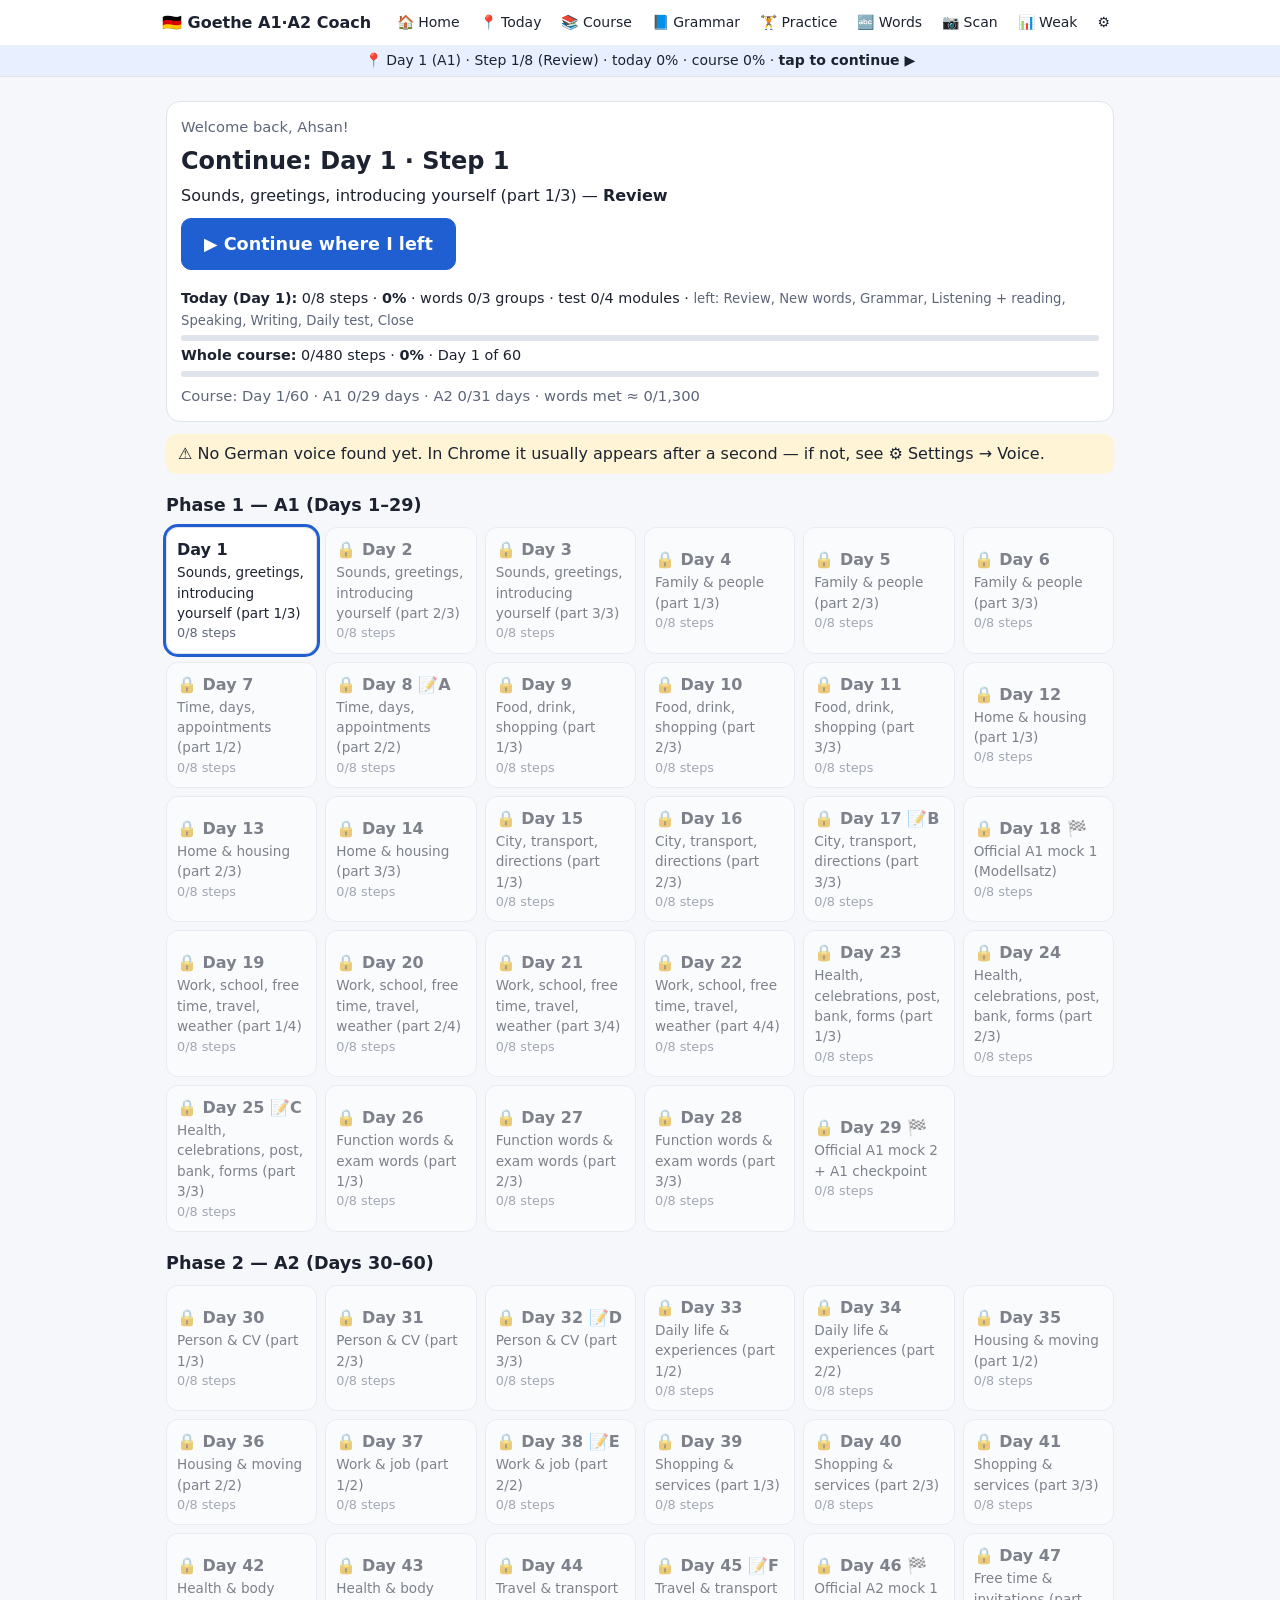
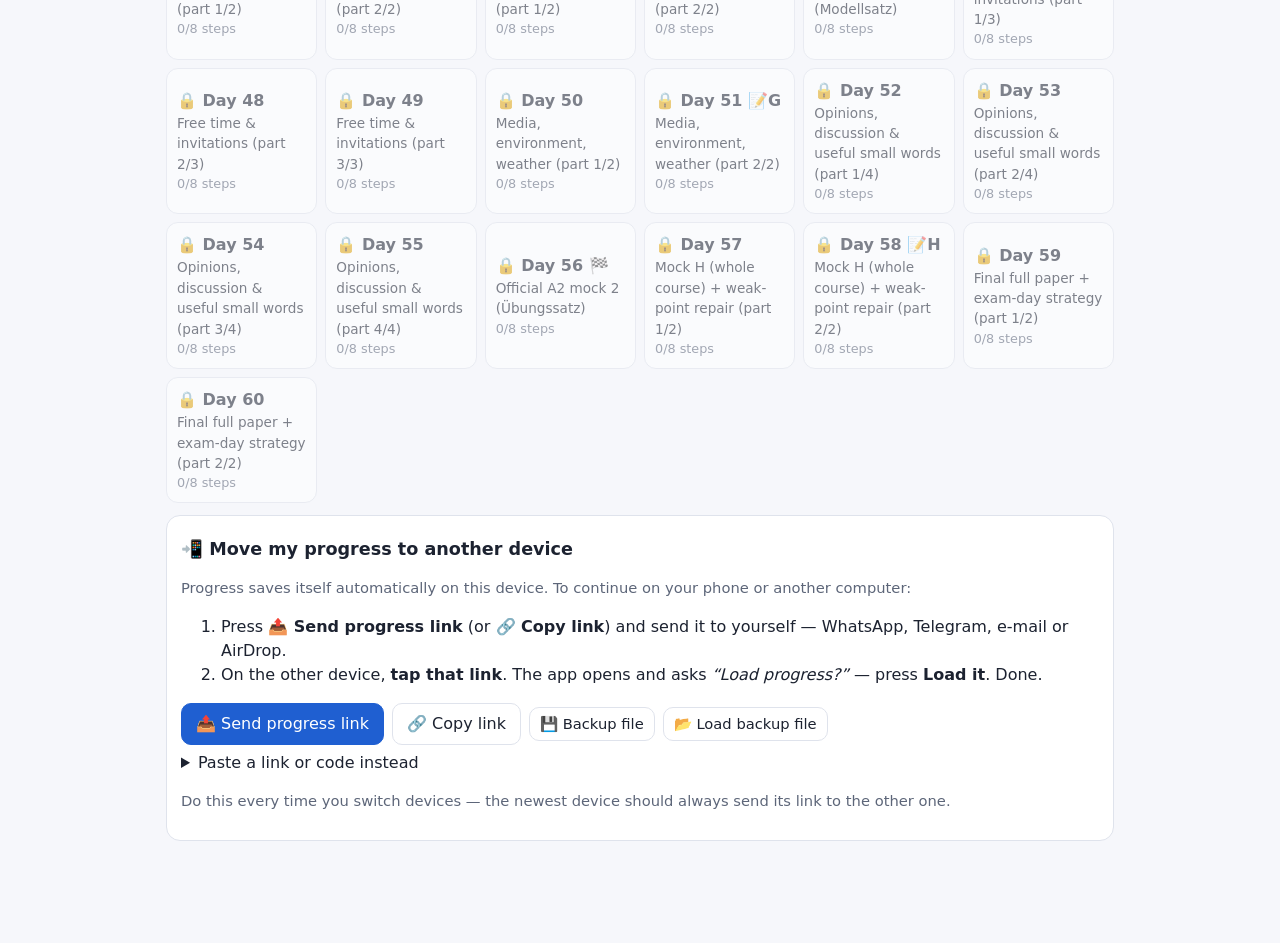
==== index.html @ 531fe0c6 "Words screen: change heading to "All words" Co-Authored-By: Claude Opus 5.5 <noreply@anthropic.com> " ====
<!doctype html>
<html lang="en">
<head>
<meta charset="utf-8">
<meta name="viewport" content="width=device-width, initial-scale=1">
<title>Goethe A1·A2 Coach</title>
<style>
:root{--bg:#f6f7fb;--card:#fff;--ink:#1c2230;--mut:#5d6679;--line:#dfe3ec;--acc:#1f5fd1;--acc2:#e8f0ff;--ok:#1d8a4a;--okbg:#e6f6ec;--no:#c62828;--nobg:#fdecec;--warn:#fff4d6;--der:#1d5fd1;--die:#c62828;--das:#1d8a4a;--now:#fff7cc}
@media (prefers-color-scheme:dark){:root{--bg:#12151c;--card:#1b2029;--ink:#e8ebf2;--mut:#9aa3b5;--line:#2c3340;--acc:#6ea0ff;--acc2:#1f2a40;--ok:#4cc27d;--okbg:#16301f;--no:#ff7070;--nobg:#3a1c1c;--warn:#3a321a;--der:#7aa7ff;--die:#ff7b7b;--das:#5fd08e;--now:#3a3518}}
*{box-sizing:border-box}
body{margin:0;background:var(--bg);color:var(--ink);font:16px/1.5 system-ui,-apple-system,"Segoe UI",Roboto,Arial,sans-serif}
header{position:sticky;top:0;z-index:20;background:var(--card);border-bottom:1px solid var(--line)}
.bar{display:flex;align-items:center;gap:8px;max-width:980px;margin:auto;padding:6px 12px;flex-wrap:wrap}
.brand{font-weight:700;white-space:nowrap}
#nav{display:flex;gap:4px;flex-wrap:wrap;margin-left:auto}
#nav button{border:0;background:none;color:var(--ink);padding:6px 8px;border-radius:8px;font:inherit;font-size:14px;cursor:pointer}
#nav button:hover{background:var(--acc2)}
#tracker{background:var(--acc2);color:var(--ink);font-size:14px;padding:5px 12px;cursor:pointer;text-align:center}
main{max-width:980px;margin:auto;padding:12px 16px 90px}
h2{margin:.2em 0;font-size:1.35em}h3{margin:.3em 0 .5em;font-size:1.1em}h4{margin:.6em 0 .3em}
.card{background:var(--card);border:1px solid var(--line);border-radius:14px;padding:14px;margin:12px 0}
.muted{color:var(--mut);font-size:.92em}.en{color:var(--mut);font-size:.88em;font-style:italic}
.btn{display:inline-flex;align-items:center;gap:4px;border:1px solid var(--line);background:var(--card);color:var(--ink);border-radius:10px;padding:8px 14px;font:inherit;cursor:pointer;text-decoration:none;min-height:40px}
.btn:hover{border-color:var(--acc)}.btn:disabled{opacity:.45;cursor:default}
.btn.go{background:var(--acc);color:#fff;border-color:var(--acc)}.btn.sm{padding:5px 10px;font-size:.92em;min-height:34px}.btn.big{font-size:1.1em;padding:12px 22px;margin:10px 0}
.btn.danger{color:var(--no)}.btn.ghost{background:none}.btn.sel{outline:2px solid var(--acc)}
.row{display:flex;gap:8px;flex-wrap:wrap;align-items:center;margin:6px 0}
.spk{border:0;background:none;cursor:pointer;font-size:1em;padding:2px 4px;border-radius:6px}.spk:hover{background:var(--acc2)}
.w{cursor:pointer;border-radius:3px}.w:hover{background:var(--acc2);text-decoration:underline dotted}
.picbox{margin:6px 0}.pic{width:100%;max-width:600px;height:auto;display:block;margin:4px auto;color:var(--ink)}.pic text{fill:currentColor;font-family:inherit}.pic .pen{fill:var(--mut)}.pic .pb{font-weight:700}.pic .w{cursor:pointer}.pic .pemo{font-family:"Apple Color Emoji","Segoe UI Emoji","Noto Color Emoji",sans-serif}
.pbg{fill:var(--card)}.pline{stroke:var(--ink)}.pacc{stroke:var(--acc)}.paccf{fill:var(--acc)}.pwk{fill:var(--acc2)}.pbgs{stroke:var(--card)}.pskin,.pbody *{fill:#f1c9a0}.pbody *{stroke:#b98a5e;stroke-width:1.2}.phand{fill:#1d5fd1;font-family:"Segoe Print","Bradley Hand","Comic Sans MS",cursive}
.pgrid{display:grid;grid-template-columns:repeat(auto-fill,minmax(100px,1fr));gap:8px;margin:6px 0}.pcell{border:1px solid var(--line);border-radius:12px;padding:8px 4px;text-align:center;background:var(--card)}.pe{font-size:34px;line-height:1.2}.pg{font-size:.92em;font-weight:600}.pcell .en{font-size:.78em}
.picd summary{cursor:pointer}.pscene{display:grid;grid-template-columns:repeat(auto-fill,minmax(150px,1fr));gap:8px;margin:6px 0}.pcard{border:1px solid var(--line);border-radius:14px;padding:10px 8px;text-align:center;background:var(--card)}.pce{font-size:28px;line-height:1.3;margin-bottom:4px;word-break:break-all}.pcg{font-weight:600;font-size:.95em}.pcg2{font-size:.9em;margin-top:2px}.pcard .en{font-size:.8em;margin-top:3px}.pic tspan.a-der{fill:var(--der)}.pic tspan.a-die{fill:var(--die)}.pic tspan.a-das{fill:var(--das)}.pic tspan.w{cursor:pointer}.pic tspan.w:hover{text-decoration:underline}#pop{max-height:72vh;overflow:auto}.pwh{display:flex;gap:10px;align-items:flex-start}.pwh>div{flex:1}.pwe{font-size:2.4em;line-height:1}.pwt{font-size:1.25em}.pwm{font-weight:600}.pwg{font-size:.92em;margin:4px 0}.pwbox{border-top:1px dashed var(--line);margin-top:6px;padding-top:6px;font-size:.93em}.qemo{font-size:1.8em;vertical-align:middle;margin-right:4px}.pwx{min-height:30px;padding:2px 8px}.wemo{font-size:1.6em;line-height:1;margin-right:2px}
.a-der{color:var(--der)}.a-die{color:var(--die)}.a-das{color:var(--das)}
.hero h2{font-size:1.5em}
.map{display:grid;grid-template-columns:repeat(auto-fill,minmax(150px,1fr));gap:8px}
.tile-d{text-align:left;border:1px solid var(--line);background:var(--card);color:var(--ink);border-radius:12px;padding:10px;cursor:pointer;font:inherit}
.tile-d.ok{background:var(--okbg)}.tile-d.cur{outline:3px solid var(--acc)}.tile-d.lock{opacity:.55}
.tn{font-weight:700}.tt{font-size:.85em;min-height:2.6em}.ts{font-size:.8em;color:var(--mut)}
.sec{margin-top:18px}
.steps{display:grid;grid-template-columns:repeat(4,1fr);gap:6px;margin:8px 0}
.stp{border:1px solid var(--line);background:var(--card);color:var(--ink);border-radius:10px;padding:6px;font:inherit;font-size:.82em;cursor:pointer;display:flex;gap:6px;align-items:center;text-align:left}
.stp span{display:inline-grid;place-items:center;min-width:22px;height:22px;border-radius:50%;background:var(--acc2);font-weight:700}
.stp.cur{outline:2px solid var(--acc)}.stp.ok{background:var(--okbg)}
.coach{background:var(--acc2);border-radius:14px;padding:12px;margin:10px 0}.ch-d{margin:4px 0 8px}
.stepnav{display:flex;justify-content:space-between;align-items:center;gap:8px;margin-top:20px;flex-wrap:wrap}
.badges{display:flex;gap:6px;flex-wrap:wrap}.badge{background:var(--acc2);border-radius:20px;padding:1px 10px;font-size:.8em}
.wgrid{display:grid;grid-template-columns:repeat(auto-fill,minmax(290px,1fr));gap:10px}
.wcard{background:var(--card);border:1px solid var(--line);border-radius:14px;padding:12px}.wcard.now{background:var(--now)}
.wtop{display:flex;gap:8px;align-items:baseline;flex-wrap:wrap}.hw{font-size:1.2em;font-weight:600}.pn{color:var(--mut);font-size:.8em}.ty{font-size:.75em;color:var(--mut);border:1px solid var(--line);border-radius:8px;padding:0 6px}
.wen{font-weight:500}.say{font-size:.92em}.note{font-size:.85em;color:#a0660b}.tipl{font-size:.85em;color:var(--mut)}
.ex{border-top:1px dashed var(--line);margin-top:6px;padding-top:6px;font-size:.95em}
.live{min-height:1.4em;font-size:.95em;margin:4px 0}.interim{color:var(--mut)}
.mic{display:inline-block;width:10px;height:10px;border-radius:50%;background:#e53935;animation:pulse 1s infinite}
@keyframes pulse{50%{opacity:.25}}
.chunks,.sug{display:flex;gap:6px;flex-wrap:wrap;margin:6px 0}
.chip{border:1px solid var(--line);background:var(--card);color:var(--ink);border-radius:20px;padding:4px 12px;cursor:pointer;font:inherit;font-size:.9em}
.chip.cur{outline:2px solid var(--acc)}.chip.ok{background:var(--okbg)}
.qz{background:var(--card)}.qmeta{font-size:.85em;color:var(--mut)}.qq{font-size:1.1em;margin:8px 0}
.opts{display:grid;grid-template-columns:1fr 1fr;gap:8px}.opts.many{grid-template-columns:repeat(auto-fill,minmax(120px,1fr))}
.opt{border:1px solid var(--line);background:var(--card);color:var(--ink);border-radius:10px;padding:10px;font:inherit;cursor:pointer;text-align:left;min-height:46px}
.opt.right,.c.right{background:var(--okbg);border-color:var(--ok)}.opt.wrong,.c.wrong{background:var(--nobg);border-color:var(--no)}
.good{color:var(--ok);font-weight:600;margin:6px 0}.bad{color:var(--no);font-weight:600;margin:6px 0}
.why{background:var(--bg);border-radius:8px;padding:6px 10px;margin:6px 0;font-size:.93em}
.big{font-size:2em;font-weight:700}.done{text-align:center}.miss{text-align:left}
.teil{background:var(--card);border:1px solid var(--line);border-radius:14px;padding:12px;margin:12px 0}
.rub{background:var(--bg);border-radius:10px;padding:8px 10px;margin:6px 0}
.item{display:flex;gap:10px;border-top:1px solid var(--line);padding:10px 0}.item.ex{opacity:.7}.item.now{background:var(--now);border-radius:8px}
.inum{min-width:34px;height:34px;display:grid;place-items:center;border-radius:50%;background:var(--acc2);font-weight:700;font-size:.85em;flex-shrink:0}
.item.ex .inum{font-size:.6em}
.ibody{flex:1;min-width:0}.q{margin-bottom:6px}
.ch{display:flex;flex-wrap:wrap;gap:6px}.c{border:1px solid var(--line);background:var(--card);color:var(--ink);border-radius:10px;padding:8px 12px;font:inherit;cursor:pointer;text-align:left;min-height:42px}
.ch:not(.letters) .c{flex:1 1 100%}.c.sel{background:var(--acc2);border-color:var(--acc)}
.ch.letters .c{min-width:44px;text-align:center}
.trans{border-left:3px solid var(--acc);padding-left:8px;margin:6px 0}.ln{display:flex;gap:6px;margin:4px 0}.who{flex-shrink:0}
.doc{border:1px solid var(--line);border-radius:10px;padding:10px;margin:6px 0;background:var(--bg)}.dh{font-weight:700;margin-bottom:4px}.dh.big{font-size:1.15em}
.para{margin:.3em 0}.texts,.ab,.ads,.cals{display:grid;grid-template-columns:repeat(auto-fit,minmax(240px,1fr));gap:8px}
.board table{width:100%;border-collapse:collapse}.board th,.board td{border-bottom:1px solid var(--line);padding:4px;text-align:left;vertical-align:top}
.sign{border:2px solid var(--ink);border-radius:6px;padding:8px;background:var(--card);font-weight:500}
.choices{display:grid;grid-template-columns:repeat(auto-fill,minmax(200px,1fr));gap:4px;margin:6px 0}
mark{background:#ffe57a;color:#000;border-radius:3px}
.inp{border:1px solid var(--line);background:var(--card);color:var(--ink);border-radius:8px;padding:8px;font:inherit;min-height:40px;max-width:100%}.inp.num{width:80px}.grow{flex:1;min-width:180px}
select{border:1px solid var(--line);background:var(--card);color:var(--ink);border-radius:8px;padding:6px;font:inherit;max-width:100%}
.ta{width:100%;border:1px solid var(--line);background:var(--card);color:var(--ink);border-radius:10px;padding:10px;font:inherit}
.form{display:grid;gap:8px}.fl{display:grid;gap:3px}.fl>span{font-size:.9em;color:var(--mut)}
.points{margin:6px 0;padding-left:20px}.checks{list-style:none;padding:0;margin:6px 0}.checks li{margin:3px 0}
.model{border:1px dashed var(--acc);border-radius:10px;padding:8px;margin:6px 0}
.turn{border-top:1px solid var(--line);padding:10px 0}.turn.now{background:var(--now);border-radius:8px}.turn.partner{opacity:.9}
.tp{margin-bottom:4px}.heardq{margin:6px 0}.card .cards,.cards{display:flex;gap:6px;flex-wrap:wrap}
.card-s,.card{}.cards .card,.tp .card,span.card{display:inline-block;border:2px solid var(--acc);border-radius:8px;padding:2px 10px;margin:0 2px;font-weight:600;background:var(--card)}
.tabs{display:flex;gap:6px;align-items:center;flex-wrap:wrap;margin:8px 0}.tab{border:1px solid var(--line);background:var(--card);color:var(--ink);border-radius:10px;padding:8px 14px;font:inherit;cursor:pointer}.tab.cur{background:var(--acc);color:#fff}
.tog{display:inline-flex;gap:6px;align-items:center;margin:6px 0}
.okw{color:var(--ok)}.badw{color:var(--no);text-decoration:underline;font-weight:600}
.timer{position:sticky;top:var(--hh,78px);z-index:5;background:var(--warn);border-radius:10px;padding:6px 10px;display:flex;gap:10px;align-items:center;justify-content:space-between;font-weight:600}
.status{position:sticky;top:var(--hh,78px);z-index:5;background:var(--card);border:1px solid var(--line);border-radius:10px;padding:6px 10px;margin:6px 0}
.examhead{display:flex;justify-content:space-between;align-items:center}
.res{border-collapse:collapse;width:100%}.res td{padding:6px;border-bottom:1px solid var(--line)}
.pass{font-weight:600;margin:8px 0}
.warn{background:var(--warn);border-radius:10px;padding:8px 12px;margin:8px 0}
.code{white-space:pre-wrap;word-break:break-all;background:var(--bg);border-radius:8px;padding:8px;font-size:.8em;max-height:140px;overflow:auto}
.wlist{display:flex;flex-wrap:wrap;gap:6px;margin:6px 0}.wchip{border:1px solid var(--line);border-radius:10px;padding:2px 8px;font-size:.9em}.wchip .en{margin-left:4px}
.glist{font-size:.9em}.cheat{color:#7a4dd8;font-weight:500}
@media (prefers-color-scheme:dark){.cheat{color:#b89cff}}
.gcard .rule{margin:6px 0}.gcard .cheat{background:var(--acc2);border-radius:8px;padding:6px 10px;margin:6px 0}.whyg{font-size:.9em;color:var(--mut)}.exs{margin-top:6px}
.abc{display:grid;grid-template-columns:repeat(auto-fill,minmax(46px,1fr));gap:6px}.abcb{font:inherit;font-size:1.2em;font-weight:700;padding:8px;border:1px solid var(--line);border-radius:10px;background:var(--card);color:var(--ink);cursor:pointer}
.snd{border-collapse:collapse;width:100%}.snd th,.snd td{border-bottom:1px solid var(--line);padding:5px;text-align:left;vertical-align:top}
.build{min-height:48px;border:2px dashed var(--line);border-radius:10px;padding:6px;display:flex;flex-wrap:wrap;gap:6px;align-items:center}.tiles{display:flex;flex-wrap:wrap;gap:6px;margin:8px 0}
.tile{border:1px solid var(--acc);background:var(--acc2);color:var(--ink);border-radius:8px;padding:8px 12px;font:inherit;cursor:pointer}
.trend{margin:6px 0}.tchip{border-radius:8px;padding:1px 8px;margin:2px;display:inline-block;font-size:.85em}.tchip.ok{background:var(--okbg)}.tchip.no{background:var(--nobg)}
.legend{margin-left:auto;font-size:.9em}
.links{display:flex;flex-wrap:wrap;gap:6px}
.strat h4{margin-bottom:0}
.timer-inline{font-weight:700;font-size:1.2em}
#pop{position:fixed;left:50%;transform:translateX(-50%);bottom:12px;z-index:50;width:min(560px,calc(100% - 24px));background:var(--card);border:1px solid var(--acc);border-radius:14px;padding:10px 12px;box-shadow:0 8px 30px rgba(0,0,0,.2)}
.pw+.pw{border-top:1px solid var(--line);margin-top:6px;padding-top:6px}
.welcome{background:var(--okbg);border-radius:12px;padding:10px 12px;margin:8px 0}
.prog{margin:8px 0}.pl{font-size:.9em;margin-top:4px}.pbar{height:9px;background:var(--line);border-radius:6px;overflow:hidden;margin:3px 0 6px}.pbar i{display:block;height:100%;background:var(--acc)}.pbar.cc i{background:var(--ok)}
.pbar.sk{display:inline-block;width:min(260px,50vw);vertical-align:middle;margin-right:8px}.pbar.g i{background:var(--ok)}.pbar.m i{background:#e09a1a}.pbar.r i{background:var(--no)}
.skills{width:100%;border-collapse:collapse}.skills td{padding:6px 4px;border-bottom:1px solid var(--line)}.bc{white-space:nowrap}
.toc{display:grid;gap:4px}.tocg{margin:14px 0 4px}.tocrow{display:grid;grid-template-columns:1fr auto auto;gap:10px;align-items:center;text-align:left;border:1px solid var(--line);background:var(--card);color:var(--ink);border-radius:10px;padding:9px 12px;font:inherit;cursor:pointer}.tocrow:hover{border-color:var(--acc)}
.okc{color:var(--ok);font-weight:600}.midc{color:#c77d00;font-weight:600}.noc{color:var(--no);font-weight:600}
.tipbox{background:var(--warn);border-radius:10px;padding:6px 10px;margin:6px 0}.tipbox summary{font-weight:600}
.trans.hinted{border-left-color:#e09a1a}
.exam-on .en,.exam-on details,.exam-on .tipbox{display:none!important}
.sheet{border-radius:12px;padding:10px 12px;margin:10px 0;border:2px solid var(--line)}.sheet.pass-ok{border-color:var(--ok);background:var(--okbg)}.sheet.pass-no{border-color:var(--no);background:var(--nobg)}.sheet h4{margin-top:0}
.ntab{display:grid;grid-template-columns:repeat(auto-fill,minmax(150px,1fr));gap:6px;margin:8px 0}.nbtn{display:grid;text-align:left;border:1px solid var(--line);background:var(--card);color:var(--ink);border-radius:10px;padding:8px;font:inherit;cursor:pointer}.nbtn b{font-size:1.2em}.nbtn span{font-size:.85em;color:var(--mut);word-break:break-word}
.nbig{font-size:1.5em}.count-card{border-color:var(--acc)}
@media (max-width:620px){.tocrow{grid-template-columns:1fr auto}.tocrow>span:nth-child(2){display:none}}
.cday summary{cursor:pointer;font-size:1.02em}.cbody{margin-top:8px}.wrows{max-height:320px;overflow:auto;border:1px solid var(--line);border-radius:10px;padding:6px}.wrow{padding:2px 0;border-bottom:1px dashed var(--line);font-size:.93em}
.voicewarn{position:fixed;left:50%;transform:translateX(-50%);top:80px;z-index:60;width:min(620px,calc(100% - 24px));background:var(--warn);border:2px solid #e09a1a;border-radius:14px;padding:12px;box-shadow:0 8px 30px rgba(0,0,0,.2);font-size:.95em}
.gtw{overflow-x:auto;margin:8px 0}.gt{border-collapse:collapse;width:100%;font-size:.93em}.gt th,.gt td{border:1px solid var(--line);padding:6px 8px;text-align:left;vertical-align:top}.gt th{background:var(--acc2)}
.gi{border-top:1px solid var(--line);padding:8px 2px}.gi summary{cursor:pointer}.gi .lay{background:var(--okbg);border-radius:8px;padding:6px 10px;margin:8px 0}
.gloss .gi>div{margin:6px 0 0 4px}
#chatBtn{position:fixed;right:16px;bottom:16px;z-index:70;width:56px;height:56px;border-radius:50%;border:0;background:var(--acc);color:#fff;font-size:26px;box-shadow:0 6px 20px rgba(0,0,0,.25);cursor:pointer}
body.exam-running #chatBtn,body.exam-running #chatPanel{display:none!important}
#chatPanel{position:fixed;right:16px;bottom:84px;z-index:71;width:min(400px,calc(100vw - 32px));height:min(560px,calc(100vh - 120px));background:var(--card);border:1px solid var(--acc);border-radius:16px;box-shadow:0 10px 36px rgba(0,0,0,.25);display:flex;flex-direction:column}
.chh{display:flex;gap:6px;align-items:center;padding:8px 10px;border-bottom:1px solid var(--line)}.chh .chgrow{flex:1}.chh b{white-space:nowrap}.chh .badge{white-space:nowrap}.chh .btn{min-height:30px;padding:2px 8px}
#chatMsgs{flex:1;overflow:auto;padding:10px;display:flex;flex-direction:column;gap:8px}
.cm{padding:8px 10px;border-radius:12px;max-width:90%;font-size:.94em;line-height:1.45}.cm.user{align-self:flex-end;background:var(--acc);color:#fff}.cm.assistant{align-self:flex-start;background:var(--bg)}
.chmic{display:flex;flex-direction:column;gap:4px}.chmic .btn{padding:4px 8px}#chatMic.on{background:#e53935;color:#fff}.chlive{padding:0 10px;font-size:.85em;min-height:0}.chlive:empty{display:none}.cm .chip.go{margin:3px 2px;font-size:.85em;background:var(--acc);color:#fff;border-color:var(--acc)}.cm .chip.act{margin:3px 2px;font-size:.85em;background:var(--okbg,#eef6ee)}
.offc.ok{border-color:var(--ok,#2e7d32)}.pts{display:inline-flex;align-items:center;gap:4px;margin:2px 8px 2px 0}.inp.sm{width:64px;padding:4px}
.scimg{max-width:100%;max-height:260px;border-radius:10px;margin:8px 0;display:block}.pbar{height:6px;background:var(--line);border-radius:4px;overflow:hidden;margin:4px 0}.pbar i{display:block;height:100%;background:var(--acc)}
.wtag{display:inline-block;margin:2px 1px;padding:1px 3px;border-radius:5px}.wtag{cursor:pointer}.cropw{position:relative;touch-action:none;user-select:none;margin:8px 0;border-radius:8px;overflow:hidden}.cropw img{display:block}.cropr{position:absolute;border:2px dashed var(--acc);background:rgba(37,99,235,.15)}.exl{margin:6px 0;padding:6px 8px;border-left:3px solid var(--acc);background:var(--card)}.wact{margin-top:6px}.wtag.sel{outline:2px solid var(--acc);background:rgba(37,99,235,.08)}.wdet{background:var(--bg2,#f3f6fb);border-radius:10px;padding:8px 10px;margin:6px 0}.wtag.isverb{text-decoration:underline;text-underline-offset:3px;font-weight:600}.wtag.unk{background:#fff3cd;color:#8a5a00}.scsent .big{font-size:1.2em;line-height:1.8}
.gnotes{margin:4px 0 8px 18px}.gnotes li{margin:4px 0}.wtab{width:100%;border-collapse:collapse;font-size:.92em}.wtab td,.wtab th{border-bottom:1px solid var(--line);padding:5px 4px;text-align:left;vertical-align:top}.wtab tr.unkrow td{background:rgba(255,193,7,.12)}
@media (max-width:620px){.wtab{font-size:.82em}.wtab td:nth-child(5),.wtab th:nth-child(5){display:none}}
.chq{display:flex;gap:4px;flex-wrap:wrap;padding:4px 8px}.chq .chip{font-size:.78em;padding:2px 8px}
.chi{display:flex;gap:6px;padding:8px;border-top:1px solid var(--line);align-items:flex-end}.chi textarea{flex:1;border:1px solid var(--line);border-radius:10px;padding:8px;font:inherit;background:var(--card);color:var(--ink);resize:none}
.btn.ai{border-color:#7a4dd8;color:#7a4dd8}.exam-on .aibtn{display:none!important}
.aicard{border:2px solid #7a4dd8;border-radius:12px;padding:10px 12px;margin:8px 0;background:var(--card)}.aicard h4{margin:0 0 6px}.lbl{font-weight:600;margin-top:8px}
.stext{background:var(--bg);border-radius:8px;padding:8px 10px;margin:4px 0}.stext.ok{background:var(--okbg)}
mark.err{background:#ffd0d0;color:#900;border-bottom:2px solid var(--no);border-radius:3px;padding:0 2px}mark.err sup{font-size:.7em;margin-left:1px}
.mlist li{margin:4px 0}.wrongw{color:var(--no)}.rightw{color:var(--ok)}.mtype{font-size:.75em;border:1px solid var(--line);border-radius:8px;padding:0 6px;margin-left:4px;color:var(--mut)}
.aibusy{display:flex;gap:8px;align-items:center;color:var(--mut)}.spin{width:16px;height:16px;border:3px solid var(--line);border-top-color:#7a4dd8;border-radius:50%;animation:sp 1s linear infinite;display:inline-block}@keyframes sp{to{transform:rotate(360deg)}}
#chatBtn{transition:opacity .25s,transform .25s}#chatBtn.moving{opacity:0;transform:scale(.6);pointer-events:none}#chatBtn.exam-hide{display:none!important}
@media (max-width:620px){#chatPanel{right:8px;left:8px;width:auto;bottom:80px;height:calc(100vh - 130px)}#chatBtn{right:12px;bottom:12px}}
[hidden]{display:none!important}
details summary{cursor:pointer}
@media (max-width:620px){body{font-size:15px}.steps{grid-template-columns:repeat(2,1fr)}.opts{grid-template-columns:1fr}.brand{font-size:.95em}#nav button{padding:5px 6px;font-size:13px}main{padding:10px 12px 90px}}
</style>
</head>
<body>
<header><div class="bar"><div class="brand">🇩🇪 Goethe A1·A2 Coach</div><nav id="nav"></nav></div><div id="tracker"></div></header>
<main id="main"></main>
<div id="pop" hidden></div>
<script>
const D={"WORDS":[{"n":1,"d":1,"g":"aber","t":"Kon","en":"but","say":"AA-ba","sp":["aber"],"notes":[],"x":[["Ich komme aus Pakistan, aber ich wohne in Bischkek.","I come from Pakistan, but I live in Bishkek."],["Das Handy ist alt, aber gut.","The phone is old but good."]],"c":"G28","tip":"aber joins two ideas and does not change the word order.","lvl":"A1"},{"n":2,"d":1,"g":"die Adresse, -en","t":"N","en":"address","say":"a-DRE-suh","sp":["Adresse"],"notes":[],"x":[["Meine Adresse ist Goethestraße 5.","My address is Goethestraße 5."],["Wie ist Ihre Adresse?","What is your address?"]],"c":"G6 G9","tip":"Wie + verb + subject. Ihre: 'your' (formal) before a die-word.","lvl":"A1"},{"n":3,"d":1,"g":"alt","t":"A","en":"old","say":"alt","sp":["alt"],"notes":[],"x":[["Wie alt sind Sie?","How old are you?"],["Ich bin 24 Jahre alt.","I am 24 years old."]],"c":"G4","tip":"sein: Sie sind, ich bin. Age = sein + number + Jahre alt.","lvl":"A1"},{"n":4,"d":1,"g":"das Alter","t":"N","en":"age","say":"AL-ta","sp":["Alter"],"notes":[],"x":[["Alter: 24 Jahre","Age: 24 years"],["Wie ist Ihr Alter?","What is your age?"]],"c":"G1 G9","tip":"das Alter is a noun: capital A. Ihr (your, formal) before a das-word.","lvl":"A1"},{"n":5,"d":1,"g":"arbeiten","t":"V","en":"to work","say":"AR-bai-tuhn","sp":["arbeiten"],"notes":[],"x":[["Ich arbeite in Bischkek.","I work in Bishkek."],["Wo arbeiten Sie?","Where do you work?"]],"c":"G3","tip":"arbeiten: stem ends in -t, so du arbeitest, er arbeitet (extra e).","lvl":"A1"},{"n":6,"d":1,"g":"auch","t":"Adv","en":"also, too","say":"owkh","sp":["auch"],"notes":[],"x":[["Ich spreche Englisch und auch Urdu.","I speak English and also Urdu."],["Er kommt auch aus Pakistan.","He also comes from Pakistan."]],"c":"G5","tip":"auch never changes; the verb stays in position 2.","lvl":"A1"},{"n":7,"d":1,"g":"aus","t":"Pre","en":"from, out of","say":"ows","sp":["aus"],"notes":[],"x":[["Ich komme aus Pakistan.","I come from Pakistan."],["Woher kommen Sie? – Aus Indien.","Where are you from? – From India."]],"c":"G6","tip":"aus + country = where you come from. Learn it as a phrase: aus Pakistan.","lvl":"A1"},{"n":8,"d":1,"g":"der Beruf, -e","t":"N","en":"job, profession","say":"buh-ROOF","sp":["Beruf"],"notes":[],"x":[["Was sind Sie von Beruf?","What is your job?"],["Ich bin Ingenieur von Beruf.","I am an engineer by profession."]],"c":"G4","tip":"With jobs: no 'a' in German – Ich bin Ingenieur.","lvl":"A1"},{"n":9,"d":1,"g":"bitte","t":"Ex","en":"please; you're welcome","say":"BI-tuh","sp":["bitte"],"notes":[],"x":[["Wie ist Ihr Name, bitte?","What is your name, please?"],["Danke! – Bitte!","Thank you! – You're welcome!"]],"c":"G6","tip":"bitte = please, and also 'you're welcome' after danke.","lvl":"A1"},{"n":10,"d":1,"g":"der Buchstabe, -n","t":"N","en":"letter (of the alphabet)","say":"BOOKH-shtaa-buh","sp":["Buchstabe"],"notes":[],"x":[["A ist ein Buchstabe.","A is a letter."],["Wie ist der Buchstabe? – W.","What is the letter? – W."]],"c":"G1 G6","tip":"der Buchstabe: a der-word, capital B.","lvl":"A1"},{"n":11,"d":1,"g":"buchstabieren","t":"V","en":"to spell","say":"bookh-shta-BEE-ruhn","sp":["buchstabieren"],"notes":["The e in 'ie' is silent — ie is one long 'ee'."],"x":[["Buchstabieren Sie, bitte!","Spell it, please!"],["Ich buchstabiere: A – H – S – A – N.","I'll spell it: A – H – S – A – N."]],"c":"G3","tip":"buchstabieren is a regular verb: ich buchstabiere, Sie buchstabieren.","lvl":"A1"},{"n":12,"d":1,"g":"die Dame, -n","t":"N","en":"lady","say":"DAA-muh","sp":["Dame"],"notes":[],"x":[["Die Dame kommt aus Berlin.","The lady comes from Berlin."],["Wer ist die Dame? – Das ist Frau Weber.","Who is the lady? – That is Mrs Weber."]],"c":"G6","tip":"wer = who.","lvl":"A1"},{"n":13,"d":1,"g":"der Dank","t":"N","en":"thanks (Vielen Dank)","say":"dank","sp":["Dank"],"notes":[],"x":[["Vielen Dank!","Thank you very much!"],["Vielen Dank, Herr Klein!","Many thanks, Mr Klein!"]],"c":"G1","tip":"der Dank is a noun; 'Vielen Dank' is a fixed phrase.","lvl":"A1"},{"n":14,"d":1,"g":"danke","t":"Ex","en":"thank you","say":"DAN-kuh","sp":["danke"],"notes":[],"x":[["Danke schön!","Thank you very much!"],["Nein, danke.","No, thank you."]],"c":"—","tip":"A fixed expression; it does not change.","lvl":"A1"},{"n":15,"d":1,"g":"der, die, das","t":"Art","en":"the (masc., fem., neuter)","say":"day(r) / dee / das","sp":["der","die","das"],"notes":["The e in 'ie' is silent — ie is one long 'ee'."],"x":[["Der Name, die Adresse und das Handy","the name, the address and the phone"],["Das ist die Straße.","That is the street."]],"c":"G1","tip":"der (masculine), die (feminine), das (neuter) all mean 'the'.","lvl":"A1"},{"n":16,"d":1,"g":"die E-Mail, -s","t":"N","en":"e-mail","say":"EE-mail","sp":["E-Mail"],"notes":[],"x":[["Wie ist Ihre E-Mail-Adresse?","What is your e-mail address?"],["Die E-Mail ist gut.","The e-mail is good."]],"c":"G6 G9","tip":"die E-Mail → Ihre E-Mail-Adresse (compound: the last part decides: die Adresse).","lvl":"A1"},{"n":17,"d":1,"g":"ein-","t":"Art","en":"a, an; one","say":"ain","sp":["ein"],"notes":[],"x":[["Das ist ein Handy.","That is a phone."],["Das ist eine Adresse in Berlin.","That is an address in Berlin."]],"c":"G1","tip":"ein for der/das-words, eine for die-words (a/an).","lvl":"A1"},{"n":18,"d":1,"g":"entschuldigen","t":"V","en":"to excuse, apologise","say":"ent-SHUL-di-guhn","sp":["entschuldigen"],"notes":[],"x":[["Entschuldigen Sie, wo ist die Goethestraße?","Excuse me, where is Goethestraße?"],["Entschuldigen Sie, sind Sie Frau Weber?","Excuse me, are you Mrs Weber?"]],"c":"G6 G10","tip":"Entschuldigen Sie = excuse me (fixed polite phrase).","lvl":"A1"},{"n":19,"d":1,"g":"die Entschuldigung","t":"N","en":"sorry, excuse me","say":"ent-SHUL-di-gung","sp":["Entschuldigung"],"notes":[],"x":[["Entschuldigung, wo ist die Straße?","Excuse me, where is the street?"],["Entschuldigung, wie ist Ihr Name?","Sorry, what is your name?"]],"c":"G1 G6","tip":"die Entschuldigung: words ending in -ung are always die.","lvl":"A1"},{"n":20,"d":1,"g":"er","t":"Pro","en":"he; it (der-word)","say":"ay(r)","sp":["er"],"notes":[],"x":[["Das ist Ahsan. Er kommt aus Pakistan.","That is Ahsan. He comes from Pakistan."],["Der Name ist gut. Er ist international.","The name is good. It is international."]],"c":"G2","tip":"er replaces a man or any der-word (der Name → er).","lvl":"A1"},{"n":21,"d":1,"g":"es","t":"Pro","en":"it (das-word)","say":"es","sp":["es"],"notes":[],"x":[["Das Handy ist alt. Es ist schlecht.","The phone is old. It is bad."],["Das Land ist Pakistan. Es ist meine Heimat.","The country is Pakistan. It is my home."]],"c":"G2","tip":"es replaces a das-word (das Handy → es).","lvl":"A1"},{"n":22,"d":1,"g":"der Familienname","t":"N","en":"surname","say":"fa-MEE-lee-uhn-naa-muh","sp":["Familienname"],"notes":["Here i and e are said separately (lee-uhn) — not the usual long 'ee'."],"x":[["Mein Familienname ist Sabir.","My surname is Sabir."],["Wie ist Ihr Familienname?","What is your surname?"]],"c":"G9","tip":"mein/Ihr (my/your) before a der-word: no ending.","lvl":"A1"},{"n":23,"d":1,"g":"die Frau, -en","t":"N","en":"woman; Mrs; wife","say":"frow","sp":["Frau"],"notes":[],"x":[["Das ist Frau Weber.","That is Mrs Weber."],["Die Frau spricht Deutsch.","The woman speaks German."]],"c":"G1","tip":"die Frau = woman, and Frau + surname = Mrs.","lvl":"A1"},{"n":24,"d":1,"g":"gut","t":"A","en":"good; well","say":"goot","sp":["gut"],"notes":[],"x":[["Ich spreche gut Englisch.","I speak English well."],["Wie geht's? – Gut, danke!","How are you? – Good, thanks!"]],"c":"G12","tip":"gut works as 'good' and as 'well'; it has no ending here.","lvl":"A1"},{"n":25,"d":1,"g":"hallo","t":"Ex","en":"hello","say":"HA-loh","sp":["hallo"],"notes":[],"x":[["Hallo, ich heiße Ahsan.","Hello, my name is Ahsan."],["Hallo Anna, wie geht's?","Hello Anna, how are you?"]],"c":"G3","tip":"heißen: ich heiße (stem heiß- + e).","lvl":"A1"},{"n":26,"d":1,"g":"das Handy, -s","t":"N","en":"mobile phone","say":"HEN-dee","sp":["Handy"],"notes":[],"x":[["Mein Handy ist alt.","My mobile phone is old."],["Wie ist Ihre Handynummer?","What is your mobile number?"]],"c":"G9","tip":"das Handy → mein Handy (no ending for das).","lvl":"A1"},{"n":27,"d":1,"g":"die Heimat","t":"N","en":"home (country)","say":"HAI-maat","sp":["Heimat"],"notes":[],"x":[["Meine Heimat ist Pakistan.","My home country is Pakistan."],["Wo ist Ihre Heimat?","Where is your home country?"]],"c":"G9","tip":"die Heimat → meine / Ihre (feminine: + e).","lvl":"A1"},{"n":28,"d":1,"g":"heißen","t":"V","en":"to be called","say":"HAI-suhn","sp":["heißen"],"notes":[],"x":[["Ich heiße Ahsan.","My name is Ahsan."],["Wie heißen Sie?","What is your name?"]],"c":"G3","tip":"du heißt (not heißst): the stem already ends in ß.","lvl":"A1"},{"n":29,"d":1,"g":"der Herr, -en","t":"N","en":"Mr; gentleman","say":"her","sp":["Herr"],"notes":[],"x":[["Das ist Herr Klein.","That is Mr Klein."],["Hallo, Herr Müller!","Hello, Mr Müller!"]],"c":"G1","tip":"der Herr = Mr (before a surname) or gentleman.","lvl":"A1"},{"n":30,"d":1,"g":"ich","t":"Pro","en":"I","say":"ihy","sp":["ich"],"notes":[],"x":[["Ich bin Ahsan.","I am Ahsan."],["Ich wohne in Bischkek.","I live in Bishkek."]],"c":"G2","tip":"ich = I; it is only capital at the start of a sentence.","lvl":"A1"},{"n":31,"d":1,"g":"in","t":"Pre","en":"in","say":"in","sp":["in"],"notes":[],"x":[["Ich wohne in Bischkek.","I live in Bishkek."],["Ich arbeite in Frankfurt.","I work in Frankfurt."]],"c":"G5","tip":"in + city/country without an article.","lvl":"A1"},{"n":32,"d":1,"g":"international","t":"A","en":"international","say":"in-ter-na-tsyoh-NAAL","sp":["international"],"notes":[],"x":[["Die E-Mail-Adresse ist international.","The e-mail address is international."],["Frankfurt ist international.","Frankfurt is international."]],"c":"G12","tip":"An adjective after sein has no ending.","lvl":"A1"},{"n":33,"d":1,"g":"ja","t":"Ex","en":"yes","say":"yaa","sp":["ja"],"notes":[],"x":[["Sprechen Sie Deutsch? – Ja.","Do you speak German? – Yes."],["Sind Sie Frau Weber? – Ja.","Are you Mrs Weber? – Yes."]],"c":"G10","tip":"A yes/no question starts with the verb.","lvl":"A1"},{"n":34,"d":1,"g":"kommen","t":"V","en":"to come","say":"KO-muhn","sp":["kommen"],"notes":[],"x":[["Ich komme aus Pakistan.","I come from Pakistan."],["Woher kommst du?","Where are you from?"]],"c":"G3","tip":"kommen: ich komme, du kommst, er kommt.","lvl":"A1"},{"n":35,"d":1,"g":"das Land, ¨-er","t":"N","en":"country; countryside","say":"lant","sp":["Land"],"notes":[],"x":[["Pakistan ist ein Land.","Pakistan is a country."],["Deutschland ist ein Land in Europa.","Germany is a country in Europe."]],"c":"G1","tip":"das Land → ein Land.","lvl":"A1"},{"n":36,"d":1,"g":"lernen","t":"V","en":"to learn","say":"LER-nuhn","sp":["lernen"],"notes":[],"x":[["Ich lerne Deutsch.","I am learning German."],["Wir lernen Englisch.","We are learning English."]],"c":"G3","tip":"German present tense also means 'I am learning'.","lvl":"A1"},{"n":37,"d":1,"g":"mein","t":"Pro","en":"my","say":"main","sp":["mein"],"notes":[],"x":[["Mein Name ist Ahsan.","My name is Ahsan."],["Meine Adresse ist in Bischkek.","My address is in Bishkek."]],"c":"G9","tip":"mein (der/das-words), meine (die-words).","lvl":"A1"},{"n":38,"d":1,"g":"der Name, -n","t":"N","en":"name","say":"NAA-muh","sp":["Name"],"notes":[],"x":[["Mein Name ist Ahsan Sabir.","My name is Ahsan Sabir."],["Wie ist Ihr Name?","What is your name?"]],"c":"G9","tip":"der Name → mein Name (masculine: no ending).","lvl":"A1"},{"n":39,"d":1,"g":"nein","t":"Ex","en":"no","say":"nain","sp":["nein"],"notes":[],"x":[["Nein, danke.","No, thank you."],["Sind Sie Herr Klein? – Nein, ich bin Herr Müller.","Are you Mr Klein? – No, I am Mr Müller."]],"c":"G10","tip":"nein answers a yes/no question.","lvl":"A1"},{"n":40,"d":1,"g":"die Nummer, -n","t":"N","en":"number","say":"NU-ma","sp":["Nummer"],"notes":[],"x":[["Meine Nummer ist 0176 2345.","My number is 0176 2345."],["Wie ist Ihre Telefonnummer?","What is your phone number?"]],"c":"G7","tip":"Phone numbers are said digit by digit: null – eins – sieben – sechs.","lvl":"A1"},{"n":41,"d":1,"g":"oder","t":"Kon","en":"or","say":"OH-da","sp":["oder"],"notes":[],"x":[["Deutsch oder Englisch?","German or English?"],["Kommen Sie aus Pakistan oder aus Indien?","Do you come from Pakistan or India?"]],"c":"G28","tip":"oder = or; normal word order.","lvl":"A1"},{"n":42,"d":1,"g":"die Postleitzahl","t":"N","en":"postcode","say":"POST-lait-tsaal","sp":["Postleitzahl"],"notes":["The h after 'a' is silent — it only makes the a long."],"x":[["Wie ist die Postleitzahl?","What is the postcode?"],["Die Postleitzahl ist 60311.","The postcode is 60311."]],"c":"G6","tip":"Wie + ist: asking for information.","lvl":"A1"},{"n":43,"d":1,"g":"schlecht","t":"A","en":"bad","say":"shlehyt","sp":["schlecht"],"notes":[],"x":[["Mein Deutsch ist schlecht.","My German is bad."],["Das Telefon ist schlecht.","The phone is bad."]],"c":"G12","tip":"Adjective after sein: no ending.","lvl":"A1"},{"n":44,"d":1,"g":"sein","t":"V","en":"to be; his (possessive)","say":"zain","sp":["sein"],"notes":[],"x":[["Ich bin Ingenieur.","I am an engineer."],["Wir sind in Bischkek.","We are in Bishkek."]],"c":"G4","tip":"sein is irregular: bin, bist, ist, sind, seid, sind.","lvl":"A1"},{"n":45,"d":1,"g":"sie","t":"Pro","en":"she; they","say":"zee","sp":["sie"],"notes":["The e in 'ie' is silent — ie is one long 'ee'."],"x":[["Das ist Anna. Sie kommt aus Polen.","That is Anna. She comes from Poland."],["Anna und Tom? Sie wohnen in Berlin.","Anna and Tom? They live in Berlin."]],"c":"G2","tip":"sie = she (verb -t) or they (verb -en). The verb shows which one.","lvl":"A1"},{"n":46,"d":1,"g":"Sie","t":"Pro","en":"you (formal)","say":"zee","sp":["Sie"],"notes":["The e in 'ie' is silent — ie is one long 'ee'."],"x":[["Woher kommen Sie?","Where are you from?"],["Sprechen Sie Englisch?","Do you speak English?"]],"c":"G2","tip":"Sie (capital S) = formal 'you'. Use it with the examiner.","lvl":"A1"},{"n":47,"d":1,"g":"die Sprache, -n","t":"N","en":"language","say":"SHPRAA-khuh","sp":["Sprache"],"notes":[],"x":[["Deutsch ist eine Sprache.","German is a language."],["Urdu ist meine Sprache.","Urdu is my language."]],"c":"G1 G9","tip":"die Sprache → eine / meine Sprache.","lvl":"A1"},{"n":48,"d":1,"g":"sprechen","t":"V","en":"to speak","say":"SHPRE-hyuhn","sp":["sprechen"],"notes":[],"x":[["Ich spreche Englisch und Urdu.","I speak English and Urdu."],["Er spricht gut Deutsch.","He speaks German well."]],"c":"G13","tip":"sprechen changes e → i with du and er: du sprichst, er spricht.","lvl":"A1"},{"n":49,"d":1,"g":"die Stadt, ¨-e","t":"N","en":"city, town","say":"shtat","sp":["Stadt"],"notes":["The d is silent — dt sounds like one t."],"x":[["Frankfurt ist eine Stadt.","Frankfurt is a city."],["Bischkek ist eine Stadt in Kirgistan.","Bishkek is a city in Kyrgyzstan."]],"c":"G1","tip":"die Stadt → eine Stadt.","lvl":"A1"},{"n":50,"d":1,"g":"die Straße, -n","t":"N","en":"street","say":"SHTRAA-suh","sp":["Straße"],"notes":[],"x":[["Meine Straße ist die Goethestraße.","My street is Goethestraße."],["Die Straße ist in Frankfurt.","The street is in Frankfurt."]],"c":"G9","tip":"die Straße → meine Straße.","lvl":"A1"},{"n":51,"d":1,"g":"das Telefon","t":"N","en":"telephone","say":"tay-lay-FOHN","sp":["Telefon"],"notes":[],"x":[["Das Telefon ist alt.","The telephone is old."],["Wie ist Ihre Telefonnummer?","What is your phone number?"]],"c":"G9","tip":"das Telefon → Telefonnummer (compound: die Nummer).","lvl":"A1"},{"n":52,"d":1,"g":"tschüss","t":"Ex","en":"bye","say":"chüs","sp":["tschüss"],"notes":[],"x":[["Tschüss, Anna!","Bye, Anna!"],["Tschüss und danke!","Bye and thanks!"]],"c":"—","tip":"Informal goodbye, for friends only.","lvl":"A1"},{"n":53,"d":1,"g":"und","t":"Kon","en":"and","say":"unt","sp":["und"],"notes":[],"x":[["Ich spreche Englisch und Urdu.","I speak English and Urdu."],["Anna und Tom kommen aus England.","Anna and Tom come from England."]],"c":"G28","tip":"und joins words or sentences; normal word order.","lvl":"A1"},{"n":54,"d":1,"g":"der Vorname, -n","t":"N","en":"first name","say":"FOH(R)-naa-muh","sp":["Vorname"],"notes":[],"x":[["Mein Vorname ist Ahsan.","My first name is Ahsan."],["Wie ist Ihr Vorname?","What is your first name?"]],"c":"G1","tip":"Vor + Name = the name that comes before.","lvl":"A1"},{"n":55,"d":1,"g":"warum","t":"Q","en":"why","say":"va-RUM","sp":["warum"],"notes":[],"x":[["Warum lernen Sie Deutsch?","Why are you learning German?"],["Warum wohnst du in Bischkek?","Why do you live in Bishkek?"]],"c":"G6","tip":"W-word + verb + subject.","lvl":"A1"},{"n":56,"d":1,"g":"was","t":"Q","en":"what","say":"vas","sp":["was"],"notes":[],"x":[["Was ist das?","What is that?"],["Was sind Sie von Beruf?","What is your job?"]],"c":"G6","tip":"was = what (not who).","lvl":"A1"},{"n":57,"d":1,"g":"wer","t":"Q","en":"who","say":"vay(r)","sp":["wer"],"notes":[],"x":[["Wer ist das? – Das ist Anna.","Who is that? – That is Anna."],["Wer spricht Deutsch?","Who speaks German?"]],"c":"G6 G13","tip":"wer = WHO (not where). A common trap.","lvl":"A1"},{"n":58,"d":1,"g":"wie","t":"Q","en":"how; like, as","say":"vee","sp":["wie"],"notes":["The e in 'ie' is silent — ie is one long 'ee'."],"x":[["Wie heißen Sie?","What is your name?"],["Wie alt sind Sie?","How old are you?"]],"c":"G6","tip":"wie = how. Germans ask 'how are you called?'.","lvl":"A1"},{"n":59,"d":1,"g":"Auf Wiederhören","t":"Ex","en":"Auf Wiederhören: goodbye (phone)","say":"owf VEE-da-höö-ruhn","sp":["Auf Wiederhören"],"notes":["The e in 'ie' is silent — ie is one long 'ee'."],"x":[["Danke, Frau Weber. Auf Wiederhören!","Thanks, Mrs Weber. Goodbye!"],["Auf Wiederhören, Herr Klein.","Goodbye, Mr Klein."]],"c":"—","tip":"Hören = hear: say it on the PHONE.","lvl":"A1"},{"n":60,"d":1,"g":"Auf Wiedersehen","t":"Ex","en":"Auf Wiedersehen: goodbye (in person)","say":"owf VEE-da-zay-uhn","sp":["Auf Wiedersehen"],"notes":["The h after 'e' is silent — it only makes the e long.","The e in 'ie' is silent — ie is one long 'ee'."],"x":[["Auf Wiedersehen, Herr Klein!","Goodbye, Mr Klein!"],["Danke und auf Wiedersehen!","Thanks and goodbye!"]],"c":"—","tip":"Sehen = see: say it face to face (formal).","lvl":"A1"},{"n":61,"d":1,"g":"willkommen","t":"Ex","en":"welcome","say":"vil-KO-muhn","sp":["willkommen"],"notes":[],"x":[["Herzlich willkommen!","A warm welcome!"],["Willkommen in Frankfurt!","Welcome to Frankfurt!"]],"c":"—","tip":"A fixed greeting.","lvl":"A1"},{"n":62,"d":1,"g":"wir","t":"Pro","en":"we","say":"vee(r)","sp":["wir"],"notes":[],"x":[["Wir wohnen in Bischkek.","We live in Bishkek."],["Wir lernen Deutsch.","We learn German."]],"c":"G3","tip":"wir + verb -en: wir wohnen, wir lernen.","lvl":"A1"},{"n":63,"d":1,"g":"wo","t":"Q","en":"where","say":"voh","sp":["wo"],"notes":[],"x":[["Wo wohnen Sie?","Where do you live?"],["Wo ist die Goethestraße?","Where is Goethestraße?"]],"c":"G6","tip":"wo = where (location).","lvl":"A1"},{"n":64,"d":1,"g":"woher","t":"Q","en":"where from","say":"voh-HAY(R)","sp":["woher"],"notes":[],"x":[["Woher kommen Sie?","Where are you from?"],["Woher kommt Anna?","Where does Anna come from?"]],"c":"G6","tip":"woher = where from; answer with aus.","lvl":"A1"},{"n":65,"d":1,"g":"wohnen","t":"V","en":"to live (reside)","say":"VOH-nuhn","sp":["wohnen"],"notes":["The h after 'o' is silent — it only makes the o long."],"x":[["Ich wohne in Bischkek.","I live in Bishkek."],["Wo wohnst du?","Where do you live?"]],"c":"G3","tip":"ich wohne, du wohnst, er wohnt.","lvl":"A1"},{"n":66,"d":2,"g":"allein","t":"Adv","en":"alone","say":"a-LAIN","sp":["allein"],"notes":[],"x":[["Ich wohne allein.","I live alone."],["Er kommt allein.","He is coming alone."]],"c":"G5","tip":"allein is an adverb: it never changes.","lvl":"A1"},{"n":67,"d":2,"g":"das Auge, -n","t":"N","en":"eye","say":"OW-guh","sp":["Auge"],"notes":[],"x":[["Sie hat braune Augen.","She has brown eyes."],["Meine Augen sind braun.","My eyes are brown."]],"c":"G8 G18","tip":"das Auge → die Augen (plural -n).","lvl":"A1"},{"n":68,"d":2,"g":"aussehen","t":"V","en":"to look (like)","say":"OWS-zay-uhn","sp":["aussehen"],"notes":["The h after 'e' is silent — it only makes the e long."],"x":[["Wie sieht dein Bruder aus?","What does your brother look like?"],["Sie sieht glücklich aus.","She looks happy."]],"c":"G13","tip":"aussehen: sieh- changes (du siehst, er sieht) and aus goes to the end (separable verbs: Day 5).","lvl":"A1"},{"n":69,"d":2,"g":"das Baby, -s","t":"N","en":"baby","say":"BAY-bee","sp":["Baby"],"notes":[],"x":[["Das Baby ist klein.","The baby is small."],["Meine Schwester hat ein Baby.","My sister has a baby."]],"c":"G8 G12","tip":"haben: sie hat. Adjective after sein: no ending.","lvl":"A1"},{"n":70,"d":2,"g":"bekannt","t":"A","en":"well-known","say":"buh-KANT","sp":["bekannt"],"notes":[],"x":[["Er ist sehr bekannt.","He is very well-known."],["Ist Frau Weber bekannt?","Is Mrs Weber well-known?"]],"c":"G10 G12","tip":"Yes/no question: verb first. Adjective after sein.","lvl":"A1"},{"n":71,"d":2,"g":"der/die Bekannte, -n","t":"N","en":"acquaintance","say":"buh-KAN-tuh","sp":["Bekannte"],"notes":[],"x":[["Das ist eine Bekannte.","That is an acquaintance (f)."],["Meine Bekannte wohnt in Berlin.","My acquaintance lives in Berlin."]],"c":"G9","tip":"meine: die Bekannte is a die-word here.","lvl":"A1"},{"n":72,"d":2,"g":"der Bruder, ¨","t":"N","en":"brother","say":"BROO-da","sp":["Bruder"],"notes":[],"x":[["Ich habe zwei Brüder.","I have two brothers."],["Mein Bruder wohnt in Lahore.","My brother lives in Lahore."]],"c":"G18","tip":"der Bruder → die Brüder (umlaut).","lvl":"A1"},{"n":73,"d":2,"g":"böse","t":"A","en":"angry; bad","say":"BÖÖ-zuh","sp":["böse"],"notes":[],"x":[["Bist du böse?","Are you angry?"],["Mein Bruder ist nicht böse.","My brother isn't angry."]],"c":"G10 G11","tip":"nicht negates the adjective.","lvl":"A1"},{"n":74,"d":2,"g":"dein-","t":"Pro","en":"your (friend)","say":"dain","sp":["dein"],"notes":[],"x":[["Ist das dein Handy?","Is that your phone?"],["Wie heißt deine Schwester?","What is your sister's name?"]],"c":"G9","tip":"dein before der/das; deine before die-words.","lvl":"A1"},{"n":75,"d":2,"g":"die Ehefrau, -en","t":"N","en":"wife","say":"AY-uh-frow","sp":["Ehefrau"],"notes":["The h after 'e' is silent — it only makes the e long."],"x":[["Das ist meine Ehefrau.","This is my wife."],["Seine Ehefrau heißt Sara.","His wife is called Sara."]],"c":"G9","tip":"meine/seine: + e because Ehefrau is a die-word.","lvl":"A1"},{"n":76,"d":2,"g":"der Ehemann, ¨-er","t":"N","en":"husband","say":"AY-uh-man","sp":["Ehemann"],"notes":["The h after 'e' is silent — it only makes the e long."],"x":[["Ihr Ehemann ist Ingenieur.","Her husband is an engineer."],["Mein Ehemann arbeitet in Berlin.","My husband works in Berlin."]],"c":"G9","tip":"ihr = her; Ihr (capital) = your (formal).","lvl":"A1"},{"n":77,"d":2,"g":"die Eltern (pl.)","t":"N","en":"parents","say":"EL-tan","sp":["Eltern"],"notes":[],"x":[["Meine Eltern wohnen in Pakistan.","My parents live in Pakistan."],["Wo wohnen deine Eltern?","Where do your parents live?"]],"c":"G18","tip":"die Eltern is only plural; verb in -en.","lvl":"A1"},{"n":78,"d":2,"g":"der Erwachsene, -n","t":"N","en":"adult","say":"e(r)-VAK-suh-nuh","sp":["Erwachsene"],"notes":[],"x":[["Die Kinder sind jung, die Eltern sind Erwachsene.","The children are young, the parents are adults."],["Er ist kein Kind, er ist ein Erwachsener.","He isn't a child, he is an adult."]],"c":"G11 G18","tip":"kein Kind: kein replaces ein. ein Erwachsener (like an adjective: -er after ein).","lvl":"A1"},{"n":79,"d":2,"g":"euer","t":"Pro","en":"your (you all)","say":"OY-a","sp":["euer"],"notes":[],"x":[["Wo wohnen eure Eltern?","Where do your parents live (you all)?"],["Ist das euer Kind?","Is that your child (you all)?"]],"c":"G9","tip":"euer → eure before die-words and plurals (the second e drops).","lvl":"A1"},{"n":80,"d":2,"g":"die Familie, -n","t":"N","en":"family","say":"fa-MEE-lee-uh","sp":["Familie"],"notes":["Here i and e are said separately (lee-uh) — not the usual long 'ee'."],"x":[["Meine Familie ist groß.","My family is big."],["Meine Familie wohnt in Lahore.","My family lives in Lahore."]],"c":"G9 G12","tip":"After sein: groß (no ending).","lvl":"A1"},{"n":81,"d":2,"g":"der Familienstand","t":"N","en":"marital status","say":"fa-MEE-lee-uhn-shtant","sp":["Familienstand"],"notes":["Here i and e are said separately (lee-uhn) — not the usual long 'ee'."],"x":[["Familienstand: ledig","Marital status: single"],["Wie ist Ihr Familienstand? – Verheiratet.","What is your marital status? – Married."]],"c":"G6 G9","tip":"Ihr Familienstand (der-word → Ihr).","lvl":"A1"},{"n":82,"d":2,"g":"der Freund, -e","t":"N","en":"friend; boyfriend","say":"froynt","sp":["Freund"],"notes":[],"x":[["Das ist mein Freund Tom.","This is my friend Tom."],["Meine Freunde wohnen in Berlin.","My friends live in Berlin."]],"c":"G9 G18","tip":"der Freund → die Freunde; meine before a plural.","lvl":"A1"},{"n":83,"d":2,"g":"geboren","t":"A","en":"born","say":"guh-BOH-ruhn","sp":["geboren"],"notes":[],"x":[["Ich bin in Lahore geboren.","I was born in Lahore."],["Wo sind Sie geboren?","Where were you born?"]],"c":"G4","tip":"'born' uses sein in German: Ich bin geboren.","lvl":"A1"},{"n":84,"d":2,"g":"das Geburtsjahr","t":"N","en":"year of birth","say":"guh-BOO(R)TS-yaa(r)","sp":["Geburtsjahr"],"notes":["The h after 'a' is silent — it only makes the a long."],"x":[["Geburtsjahr: 2002","Year of birth: 2002"],["Was ist Ihr Geburtsjahr?","What is your year of birth?"]],"c":"G1","tip":"Geburt + Jahr = birth year (das, because das Jahr).","lvl":"A1"},{"n":85,"d":2,"g":"der Geburtsort","t":"N","en":"place of birth","say":"guh-BOO(R)TS-ort","sp":["Geburtsort"],"notes":[],"x":[["Geburtsort: Lahore","Place of birth: Lahore"],["Wo ist Ihr Geburtsort?","Where is your place of birth?"]],"c":"G1","tip":"Compound nouns take the article of the LAST part: der Ort → der Geburtsort.","lvl":"A1"},{"n":86,"d":2,"g":"gern(e)","t":"Adv","en":"gladly, like to (+ verb)","say":"gern","sp":["gern"],"notes":[],"x":[["Ich lerne gern Deutsch.","I like learning German."],["Arbeitest du gern?","Do you like working?"]],"c":"G10","tip":"verb + gern = like doing something.","lvl":"A1"},{"n":87,"d":2,"g":"die Geschwister (pl.)","t":"N","en":"siblings","say":"guh-SHVIS-ta","sp":["Geschwister"],"notes":[],"x":[["Hast du Geschwister?","Do you have siblings?"],["Ich habe drei Geschwister.","I have three siblings."]],"c":"G10","tip":"Question with the verb first: Hast du …?","lvl":"A1"},{"n":88,"d":2,"g":"gestorben","t":"A","en":"died","say":"guh-SHTOR-buhn","sp":["gestorben"],"notes":[],"x":[["Mein Opa ist tot.","My grandpa is dead."],["Er ist 2010 gestorben.","He died in 2010."]],"c":"G4","tip":"gestorben (died) is used with sein, like geboren: er ist gestorben.","lvl":"A1"},{"n":89,"d":2,"g":"glücklich","t":"A","en":"happy","say":"GLÜK-lihy","sp":["glücklich"],"notes":[],"x":[["Ich bin glücklich.","I am happy."],["Wir sind eine glückliche Familie.","We are a happy family."]],"c":"G12","tip":"After sein: no ending.","lvl":"A1"},{"n":90,"d":2,"g":"groß","t":"A","en":"big, tall","say":"grohs","sp":["groß"],"notes":[],"x":[["Mein Bruder ist groß.","My brother is tall."],["Berlin ist sehr groß.","Berlin is very big."]],"c":"G12","tip":"groß = big and tall.","lvl":"A1"},{"n":91,"d":2,"g":"die Großeltern (pl.)","t":"N","en":"grandparents","say":"GROHS-el-tan","sp":["Großeltern"],"notes":[],"x":[["Meine Großeltern wohnen in Lahore.","My grandparents live in Lahore."],["Hast du Großeltern?","Do you have grandparents?"]],"c":"G9 G10","tip":"die Großeltern: plural only.","lvl":"A1"},{"n":92,"d":2,"g":"die Großmutter","t":"N","en":"grandmother","say":"GROHS-mu-ta","sp":["Großmutter"],"notes":[],"x":[["Meine Großmutter ist 80 Jahre alt.","My grandmother is 80 years old."],["Die Großmutter heißt Amina.","The grandmother is called Amina."]],"c":"G9","tip":"meine + die-word.","lvl":"A1"},{"n":93,"d":2,"g":"der Großvater","t":"N","en":"grandfather","say":"GROHS-faa-ta","sp":["Großvater"],"notes":[],"x":[["Mein Großvater ist Ingenieur.","My grandfather is an engineer."],["Der Großvater lacht.","The grandfather is laughing."]],"c":"G4","tip":"Job after sein: no 'a'.","lvl":"A1"},{"n":94,"d":2,"g":"das Haar, -e","t":"N","en":"hair","say":"haa(r)","sp":["Haar"],"notes":[],"x":[["Sie hat lange Haare.","She has long hair."],["Meine Haare sind schwarz.","My hair is black."]],"c":"G18","tip":"Germans often use the plural: die Haare.","lvl":"A1"},{"n":95,"d":2,"g":"haben","t":"V","en":"to have","say":"HAA-buhn","sp":["haben"],"notes":[],"x":[["Ich habe zwei Schwestern.","I have two sisters."],["Hast du Geschwister?","Do you have siblings?"]],"c":"G8","tip":"haben is irregular: du hast, er hat.","lvl":"A1"},{"n":96,"d":2,"g":"heiraten","t":"V","en":"to marry","say":"HAI-raa-tuhn","sp":["heiraten"],"notes":[],"x":[["Wir heiraten.","We are getting married."],["Anna heiratet Tom.","Anna is marrying Tom."]],"c":"G3","tip":"heiraten: stem ends in -t, so er heiratet (extra e).","lvl":"A1"},{"n":97,"d":2,"g":"die Hochzeit","t":"N","en":"wedding","say":"HOKH-tsait","sp":["Hochzeit"],"notes":[],"x":[["Die Hochzeit ist in Lahore.","The wedding is in Lahore."],["Die Hochzeit ist sehr groß.","The wedding is very big."]],"c":"G12","tip":"die Hochzeit: -zeit words are die.","lvl":"A1"},{"n":98,"d":2,"g":"der Jugendliche, -n","t":"N","en":"young person, teenager","say":"YOO-guhnt-li-hyuh","sp":["Jugendliche"],"notes":[],"x":[["Die Jugendlichen sprechen Englisch.","The young people speak English."],["Der Jugendliche ist 16.","The young person is 16."]],"c":"G18","tip":"der Jugendliche → die Jugendlichen.","lvl":"A1"},{"n":99,"d":2,"g":"jung","t":"A","en":"young","say":"yung","sp":["jung"],"notes":[],"x":[["Meine Schwester ist jung.","My sister is young."],["Sie sind jung und glücklich.","They are young and happy."]],"c":"G12","tip":"Adjective after sein.","lvl":"A1"},{"n":100,"d":2,"g":"der Junge, -n","t":"N","en":"boy","say":"YUNG-uh","sp":["Junge"],"notes":[],"x":[["Der Junge ist zehn Jahre alt.","The boy is ten years old."],["Wir haben zwei Jungen.","We have two boys."]],"c":"G18","tip":"der Junge → die Jungen.","lvl":"A1"},{"n":101,"d":2,"g":"kein","t":"Art","en":"no, not a","say":"kain","sp":["kein"],"notes":[],"x":[["Ich habe kein Handy.","I don't have a phone."],["Er hat keine Kinder.","He has no children."]],"c":"G11","tip":"kein replaces ein; keine before die-words and plural.","lvl":"A1"},{"n":102,"d":2,"g":"das Kind, -er","t":"N","en":"child","say":"kint","sp":["Kind"],"notes":[],"x":[["Ich habe ein Kind.","I have one child."],["Die Kinder lachen.","The children are laughing."]],"c":"G18","tip":"das Kind → die Kinder.","lvl":"A1"},{"n":103,"d":2,"g":"klein","t":"A","en":"small, short","say":"klain","sp":["klein"],"notes":[],"x":[["Das Baby ist klein.","The baby is small."],["Mein Bruder ist klein.","My brother is short."]],"c":"G12","tip":"klein = small / short (people).","lvl":"A1"},{"n":104,"d":2,"g":"der Kollege, -n","t":"N","en":"colleague","say":"ko-LAY-guh","sp":["Kollege"],"notes":[],"x":[["Mein Kollege heißt Tom.","My colleague is called Tom."],["Die Kollegen sind lustig.","The colleagues are funny."]],"c":"G18","tip":"der Kollege → die Kollegen; female: die Kollegin.","lvl":"A1"},{"n":105,"d":2,"g":"kurz","t":"A","en":"short","say":"kurts","sp":["kurz"],"notes":[],"x":[["Mein Name ist kurz.","My name is short."],["Ihre Haare sind kurz.","Her hair is short."]],"c":"G12","tip":"Adjective after sein: no ending.","lvl":"A1"},{"n":106,"d":2,"g":"lachen","t":"V","en":"to laugh","say":"LA-khuhn","sp":["lachen"],"notes":[],"x":[["Wir lachen.","We are laughing."],["Warum lachst du?","Why are you laughing?"]],"c":"G6","tip":"W-question: Warum + verb + subject.","lvl":"A1"},{"n":107,"d":2,"g":"lang","t":"A","en":"long","say":"lang","sp":["lang"],"notes":[],"x":[["Der Name ist lang.","The name is long."],["Sie hat lange Haare.","She has long hair."]],"c":"G12 G18","tip":"lange Haare: an adjective before a plural noun gets -e.","lvl":"A1"},{"n":108,"d":2,"g":"leben","t":"V","en":"to live","say":"LAY-buhn","sp":["leben"],"notes":[],"x":[["Meine Eltern leben in Pakistan.","My parents live in Pakistan."],["Er lebt allein.","He lives alone."]],"c":"G3","tip":"leben = live (be alive / live a life); wohnen = reside at an address.","lvl":"A1"},{"n":109,"d":2,"g":"das Leben","t":"N","en":"life","say":"LAY-buhn","sp":["Leben"],"notes":[],"x":[["Das Leben in Frankfurt ist gut.","Life in Frankfurt is good."],["Ich liebe das Leben!","I love life!"]],"c":"G1","tip":"das Leben: the verb leben as a noun (capital L).","lvl":"A1"},{"n":110,"d":2,"g":"ledig","t":"A","en":"single (not married)","say":"LAY-dihy","sp":["ledig"],"notes":[],"x":[["Ich bin ledig.","I am single."],["Sind Sie verheiratet oder ledig?","Are you married or single?"]],"c":"G28","tip":"oder = or.","lvl":"A1"},{"n":111,"d":2,"g":"die Leute (pl.)","t":"N","en":"people","say":"LOY-tuh","sp":["Leute"],"notes":[],"x":[["Die Leute sind lustig.","The people are funny."],["Die Leute sprechen Englisch.","The people speak English."]],"c":"G18","tip":"die Leute is only plural.","lvl":"A1"},{"n":112,"d":2,"g":"lieb-","t":"A","en":"dear, kind (Liebe/Lieber …)","say":"LEE-buh (liebe)","sp":["lieb"],"notes":["The e in 'ie' is silent — ie is one long 'ee'."],"x":[["Liebe Anna, …","Dear Anna, …"],["Lieber Tom, …","Dear Tom, …"]],"c":"G12","tip":"lieb = dear. In letters: Liebe (to a woman) / Lieber (to a man).","lvl":"A1"},{"n":113,"d":2,"g":"lieben","t":"V","en":"to love","say":"LEE-buhn","sp":["lieben"],"notes":["The e in 'ie' is silent — ie is one long 'ee'."],"x":[["Ich liebe meine Familie.","I love my family."],["Sie liebt Tom.","She loves Tom."]],"c":"G9","tip":"meine Familie: meine before a die-word.","lvl":"A1"},{"n":114,"d":2,"g":"lustig","t":"A","en":"funny","say":"LUS-tihy","sp":["lustig"],"notes":[],"x":[["Mein Bruder ist sehr lustig.","My brother is very funny."],["Die Kinder sind lustig.","The children are funny."]],"c":"G12","tip":"Adjective after sein.","lvl":"A1"},{"n":115,"d":2,"g":"der Mann, ¨-er","t":"N","en":"man; husband","say":"man","sp":["Mann"],"notes":[],"x":[["Der Mann spricht Deutsch.","The man speaks German."],["Das ist mein Mann.","This is my husband."]],"c":"G18","tip":"der Mann → die Männer.","lvl":"A1"},{"n":116,"d":2,"g":"der Mensch, -en","t":"N","en":"person, human","say":"mensh","sp":["Mensch"],"notes":[],"x":[["Er ist ein Mensch.","He is a person."],["Die Menschen in Bischkek sind lustig.","The people in Bishkek are funny."]],"c":"G18","tip":"der Mensch → die Menschen.","lvl":"A1"},{"n":117,"d":2,"g":"die Mutter, ¨","t":"N","en":"mother","say":"MU-ta","sp":["Mutter"],"notes":[],"x":[["Meine Mutter wohnt in Lahore.","My mother lives in Lahore."],["Die Mutter lacht.","The mother is laughing."]],"c":"G9","tip":"meine Mutter: die-word → meine.","lvl":"A1"},{"n":118,"d":2,"g":"das Mädchen, –","t":"N","en":"girl","say":"MEHT-hyuhn","sp":["Mädchen"],"notes":[],"x":[["Das Mädchen heißt Lina.","The girl is called Lina."],["Das Mädchen ist fünf.","The girl is five."]],"c":"G1","tip":"-chen is always das: das Mädchen (even for a girl).","lvl":"A1"},{"n":119,"d":2,"g":"männlich","t":"A","en":"male","say":"MEN-lihy","sp":["männlich"],"notes":[],"x":[["männlich oder weiblich?","male or female?"],["Mein Kind ist männlich.","My child is male."]],"c":"G28","tip":"Used on forms; oder = or.","lvl":"A1"},{"n":120,"d":2,"g":"nicht","t":"Adv","en":"not","say":"nihyt","sp":["nicht"],"notes":[],"x":[["Ich arbeite nicht.","I don't work."],["Das ist nicht gut.","That isn't good."]],"c":"G11","tip":"nicht negates verbs and adjectives.","lvl":"A1"},{"n":121,"d":2,"g":"die Oma, -s","t":"N","en":"grandma","say":"OH-ma","sp":["Oma"],"notes":[],"x":[["Meine Oma ist 75.","My grandma is 75."],["Die Oma wohnt in Lahore.","Grandma lives in Lahore."]],"c":"G9","tip":"meine Oma: die-word → meine.","lvl":"A1"},{"n":122,"d":2,"g":"der Opa, -s","t":"N","en":"grandpa","say":"OH-pa","sp":["Opa"],"notes":[],"x":[["Mein Opa ist 80.","My grandpa is 80."],["Der Opa lacht.","Grandpa is laughing."]],"c":"G9","tip":"mein Opa: der-word → mein.","lvl":"A1"},{"n":123,"d":2,"g":"der Partner, –","t":"N","en":"partner (male)","say":"PART-na","sp":["Partner"],"notes":[],"x":[["Mein Partner arbeitet in Berlin.","My partner works in Berlin."],["Wer ist Ihr Partner?","Who is your partner?"]],"c":"G6 G9","tip":"Wer = who.","lvl":"A1"},{"n":124,"d":2,"g":"die Partnerin, -nen","t":"N","en":"partner (female)","say":"PART-nuh-rin","sp":["Partnerin"],"notes":[],"x":[["Meine Partnerin kommt aus Polen.","My partner comes from Poland."],["Das ist meine Partnerin.","This is my partner."]],"c":"G1","tip":"Female form: -in (der Partner → die Partnerin).","lvl":"A1"},{"n":125,"d":2,"g":"die Schwester, -n","t":"N","en":"sister","say":"SHVES-ta","sp":["Schwester"],"notes":[],"x":[["Ich habe eine Schwester.","I have a sister."],["Meine Schwester lernt Englisch.","My sister is learning English."]],"c":"G8","tip":"haben + eine Schwester (die-word: eine).","lvl":"A1"},{"n":126,"d":2,"g":"sehr","t":"Adv","en":"very","say":"zay(r)","sp":["sehr"],"notes":["The h after 'e' is silent — it only makes the e long."],"x":[["Das ist sehr gut.","That's very good."],["Danke sehr!","Thank you very much!"]],"c":"G5","tip":"sehr = very.","lvl":"A1"},{"n":127,"d":2,"g":"der Sohn, ¨-e","t":"N","en":"son","say":"zohn","sp":["Sohn"],"notes":["The h after 'o' is silent — it only makes the o long."],"x":[["Er hat einen Sohn und eine Tochter.","He has a son and a daughter."],["Mein Sohn ist drei.","My son is three."]],"c":"G8","tip":"einen Sohn: after haben, masculine ein → einen (full rule on Day 4).","lvl":"A1"},{"n":128,"d":2,"g":"die Tochter, ¨","t":"N","en":"daughter","say":"TOKH-ta","sp":["Tochter"],"notes":[],"x":[["Ihre Tochter heißt Sara.","Her daughter is called Sara."],["Wir haben zwei Töchter.","We have two daughters."]],"c":"G18","tip":"die Tochter → die Töchter.","lvl":"A1"},{"n":129,"d":2,"g":"tot","t":"A","en":"dead","say":"toht","sp":["tot"],"notes":[],"x":[["Mein Großvater ist tot.","My grandfather is dead."],["Ist er tot?","Is he dead?"]],"c":"G10 G12","tip":"Adjective after sein.","lvl":"A1"},{"n":130,"d":2,"g":"unser-","t":"Pro","en":"our","say":"UN-za","sp":["unser"],"notes":[],"x":[["Unsere Familie ist groß.","Our family is big."],["Das ist unser Kind.","This is our child."]],"c":"G9","tip":"unser → unsere before die-words.","lvl":"A1"},{"n":131,"d":2,"g":"der Vater, ¨","t":"N","en":"father","say":"FAA-ta","sp":["Vater"],"notes":[],"x":[["Mein Vater ist Ingenieur.","My father is an engineer."],["Der Vater arbeitet in Dubai.","The father works in Dubai."]],"c":"G4","tip":"Job after sein: no 'a'.","lvl":"A1"},{"n":132,"d":2,"g":"verheiratet","t":"A","en":"married","say":"fe(r)-HAI-raa-tuht","sp":["verheiratet"],"notes":[],"x":[["Ich bin nicht verheiratet.","I am not married."],["Sind Sie verheiratet?","Are you married?"]],"c":"G11","tip":"nicht negates the adjective.","lvl":"A1"},{"n":133,"d":2,"g":"der Verwandte, -n","t":"N","en":"relative","say":"fe(r)-VAN-tuh","sp":["Verwandte"],"notes":["The d is silent — dt sounds like one t."],"x":[["Meine Verwandten wohnen in Lahore.","My relatives live in Lahore."],["Er ist ein Verwandter.","He is a relative."]],"c":"G18","tip":"die Verwandten (plural); ein Verwandter (adjective-like ending).","lvl":"A1"},{"n":134,"d":2,"g":"weiblich","t":"A","en":"female","say":"VAIP-lihy","sp":["weiblich"],"notes":[],"x":[["männlich oder weiblich?","male or female?"],["Meine Tochter: weiblich, 5 Jahre.","My daughter: female, 5 years."]],"c":"G28","tip":"Used on forms.","lvl":"A1"},{"n":135,"d":3,"g":"ab","t":"Pre","en":"from (a time) on","say":"ap","sp":["ab"],"notes":[],"x":[["Ab morgen arbeite ich.","From tomorrow I'm working."],["Ab Montag habe ich Urlaub.","From Monday I'm on holiday."]],"c":"G14","tip":"A time word first → verb second, subject after.","lvl":"A1"},{"n":136,"d":3,"g":"der Anfang","t":"N","en":"beginning","say":"AN-fang","sp":["Anfang"],"notes":[],"x":[["Der Anfang ist um 9 Uhr.","The start is at 9."],["Am Anfang lerne ich zwei Stunden.","At the beginning I study for two hours."]],"c":"G14 G15","tip":"Am Anfang = at the beginning; verb second.","lvl":"A1"},{"n":137,"d":3,"g":"anfangen","t":"V","en":"to begin, start","say":"AN-fang-uhn","sp":["anfangen"],"notes":[],"x":[["Ich fange um 9 Uhr an.","I start at 9 o'clock."],["Wann fängst du an?","When do you start?"]],"c":"G20 G13","tip":"anfangen is separable (an … at the end) and a → ä: du fängst, er fängt.","lvl":"A1"},{"n":138,"d":3,"g":"aufhören","t":"V","en":"to stop","say":"OWF-höö-ruhn","sp":["aufhören"],"notes":[],"x":[["Ich höre um 17 Uhr auf.","I stop at 5 pm."],["Wann hörst du auf?","When do you stop?"]],"c":"G20","tip":"aufhören is separable: höre … auf.","lvl":"A1"},{"n":139,"d":3,"g":"aufstehen","t":"V","en":"to get up","say":"OWF-shtay-uhn","sp":["aufstehen"],"notes":["The h after 'e' is silent — it only makes the e long."],"x":[["Ich stehe um 6 Uhr auf.","I get up at 6 o'clock."],["Wann stehst du auf?","When do you get up?"]],"c":"G20","tip":"Separable verb: the prefix auf goes to the end.","lvl":"A1"},{"n":140,"d":3,"g":"bald","t":"Adv","en":"soon","say":"balt","sp":["bald"],"notes":[],"x":[["Bis bald!","See you soon!"],["Ich komme bald.","I'm coming soon."]],"c":"G5","tip":"bald is an adverb; the verb stays second.","lvl":"A1"},{"n":141,"d":3,"g":"beginnen","t":"V","en":"to begin","say":"buh-GI-nuhn","sp":["beginnen"],"notes":[],"x":[["Die Pause beginnt um 10 Uhr.","The break begins at 10."],["Wann beginnt der Urlaub?","When does the holiday start?"]],"c":"G15","tip":"um + clock time.","lvl":"A1"},{"n":142,"d":3,"g":"bis","t":"Pre","en":"until","say":"bis","sp":["bis"],"notes":[],"x":[["Ich arbeite bis 17 Uhr.","I work until 5 pm."],["Ich habe bis Freitag Urlaub.","I'm on holiday until Friday."]],"c":"G15","tip":"bis = until.","lvl":"A1"},{"n":143,"d":3,"g":"dann","t":"Adv","en":"then","say":"dan","sp":["dann"],"notes":[],"x":[["Ich frühstücke, dann lerne ich Deutsch.","I have breakfast, then I study German."],["Und dann?","And then?"]],"c":"G14","tip":"dann in position 1 → verb comes next.","lvl":"A1"},{"n":144,"d":3,"g":"das Datum","t":"N","en":"date","say":"DAA-tum","sp":["Datum"],"notes":[],"x":[["Das Datum ist der 3. Mai.","The date is 3 May."],["Wie ist das Datum heute?","What is the date today?"]],"c":"G7","tip":"Dates use ordinal numbers: der dritte Mai.","lvl":"A1"},{"n":145,"d":3,"g":"dauern","t":"V","en":"to last, take (time)","say":"DOW-an","sp":["dauern"],"notes":[],"x":[["Die Pause dauert 15 Minuten.","The break lasts 15 minutes."],["Wie lange dauert der Termin?","How long does the appointment take?"]],"c":"G6","tip":"Wie lange = how long.","lvl":"A1"},{"n":146,"d":3,"g":"eilig","t":"A","en":"in a hurry, urgent","say":"AI-lihy","sp":["eilig"],"notes":[],"x":[["Ich habe es eilig.","I'm in a hurry."],["Der Termin ist eilig.","The appointment is urgent."]],"c":"—","tip":"Fixed phrase: es eilig haben = to be in a hurry.","lvl":"A1"},{"n":147,"d":3,"g":"das Ende","t":"N","en":"end","say":"EN-duh","sp":["Ende"],"notes":[],"x":[["Das Ende ist um 17 Uhr.","The end is at 5 pm."],["Am Ende bin ich müde.","At the end I'm tired."]],"c":"G14","tip":"Am Ende first → verb second.","lvl":"A1"},{"n":148,"d":3,"g":"enden","t":"V","en":"to end","say":"EN-duhn","sp":["enden"],"notes":[],"x":[["Die Pause endet um 11 Uhr.","The break ends at 11."],["Wann endet der Urlaub?","When does the holiday end?"]],"c":"G15","tip":"um + time.","lvl":"A1"},{"n":149,"d":3,"g":"der Feierabend","t":"N","en":"Feierabend: end of the working day","say":"FAI-a-aa-buhnt","sp":["Feierabend"],"notes":[],"x":[["Um 17 Uhr habe ich Feierabend.","At 5 pm I finish work."],["Wann hast du Feierabend?","When do you finish work?"]],"c":"G14","tip":"der Feierabend (Feier- + Abend). Time first → verb second.","lvl":"A1"},{"n":150,"d":3,"g":"fertig","t":"A","en":"ready, finished","say":"FER-tihy","sp":["fertig"],"notes":[],"x":[["Ich bin fertig.","I'm finished / ready."],["Bist du fertig?","Are you ready?"]],"c":"G10 G12","tip":"Adjective after sein.","lvl":"A1"},{"n":151,"d":3,"g":"frei","t":"A","en":"free; vacant","say":"frai","sp":["frei"],"notes":[],"x":[["Am Sonntag habe ich frei.","On Sunday I'm off."],["Ist der Termin am Montag frei?","Is the Monday appointment free?"]],"c":"G14","tip":"Am Sonntag first → verb second.","lvl":"A1"},{"n":152,"d":3,"g":"früher","t":"Adv","en":"earlier, in the past","say":"FRÜÜ-a","sp":["früher"],"notes":["The h after 'ü' is silent — it only makes the ü long."],"x":[["Früher war ich in Dubai.","In the past I was in Dubai."],["Kommst du früher?","Are you coming earlier?"]],"c":"G26 G14","tip":"früher = earlier / in the past. Früher first → verb (war) second.","lvl":"A1"},{"n":153,"d":3,"g":"frühstücken","t":"V","en":"to have breakfast","say":"FRÜÜ-shtü-kuhn","sp":["frühstücken"],"notes":["The h after 'ü' is silent — it only makes the ü long."],"x":[["Ich frühstücke um 7 Uhr.","I have breakfast at 7."],["Wir frühstücken am Sonntag lange.","We have a long breakfast on Sunday."]],"c":"G3 G15","tip":"Regular verb; am + day.","lvl":"A1"},{"n":154,"d":3,"g":"gerade","t":"Adv","en":"just, right now","say":"guh-RAA-duh","sp":["gerade"],"notes":[],"x":[["Ich habe gerade keine Zeit.","I don't have time right now."],["Er schläft gerade.","He is sleeping right now."]],"c":"G11 G13","tip":"keine Zeit: kein + die-word. schlafen → er schläft.","lvl":"A1"},{"n":155,"d":3,"g":"gestern","t":"Adv","en":"yesterday","say":"GES-tan","sp":["gestern"],"notes":[],"x":[["Gestern war ich müde.","Yesterday I was tired."],["Wo warst du gestern?","Where were you yesterday?"]],"c":"G26","tip":"war / warst = past of sein.","lvl":"A1"},{"n":156,"d":3,"g":"gleich","t":"Adv","en":"right away; same","say":"glaihy","sp":["gleich"],"notes":[],"x":[["Ich komme gleich.","I'm coming right away."],["Wir sind gleich alt.","We are the same age."]],"c":"G5","tip":"gleich = right away, or 'the same'.","lvl":"A1"},{"n":157,"d":3,"g":"heute","t":"Adv","en":"today","say":"HOY-tuh","sp":["heute"],"notes":[],"x":[["Heute habe ich frei.","Today I'm off."],["Was lernst du heute?","What are you learning today?"]],"c":"G14","tip":"Heute in position 1 → habe (verb) second.","lvl":"A1"},{"n":158,"d":3,"g":"immer","t":"Adv","en":"always","say":"I-ma","sp":["immer"],"notes":[],"x":[["Ich stehe immer um 6 Uhr auf.","I always get up at 6."],["Er ist immer pünktlich.","He is always on time."]],"c":"G5 G20","tip":"Adverbs of frequency come after the verb.","lvl":"A1"},{"n":159,"d":3,"g":"jetzt","t":"Adv","en":"now","say":"yetst","sp":["jetzt"],"notes":[],"x":[["Ich habe jetzt Zeit.","I have time now."],["Jetzt beginnt die Pause.","The break is starting now."]],"c":"G14","tip":"Jetzt first → verb second.","lvl":"A1"},{"n":160,"d":3,"g":"lange","t":"Adv","en":"for a long time","say":"LANG-uh","sp":["lange"],"notes":[],"x":[["Ich schlafe am Sonntag lange.","I sleep late on Sunday."],["Wie lange arbeitest du?","How long do you work?"]],"c":"G6","tip":"Wie lange = how long.","lvl":"A1"},{"n":161,"d":3,"g":"letzt-","t":"A","en":"last","say":"LETS-tuh (letzte)","sp":["letzt"],"notes":[],"x":[["Letzte Woche war ich in Berlin.","Last week I was in Berlin."],["Der letzte Termin ist um 17 Uhr.","The last appointment is at 5 pm."]],"c":"G14 G26","tip":"'letzte Woche' is a time phrase: time first → verb second.","lvl":"A1"},{"n":162,"d":3,"g":"der Moment","t":"N","en":"moment","say":"mo-MENT","sp":["Moment"],"notes":[],"x":[["Einen Moment, bitte!","One moment, please!"],["Im Moment habe ich keine Zeit.","At the moment I have no time."]],"c":"G16","tip":"Einen Moment: Akkusativ of der Moment.","lvl":"A1"},{"n":163,"d":3,"g":"morgen","t":"Adv","en":"tomorrow","say":"MOR-guhn","sp":["morgen"],"notes":[],"x":[["Morgen habe ich einen Termin.","Tomorrow I have an appointment."],["Bis morgen!","See you tomorrow!"]],"c":"G14","tip":"Morgen first → verb second. (der Morgen = the morning)","lvl":"A1"},{"n":164,"d":3,"g":"müde","t":"A","en":"tired","say":"MÜÜ-duh","sp":["müde"],"notes":[],"x":[["Ich bin sehr müde.","I am very tired."],["Bist du müde?","Are you tired?"]],"c":"G12","tip":"Adjective after sein.","lvl":"A1"},{"n":165,"d":3,"g":"nie","t":"Adv","en":"never","say":"nee","sp":["nie"],"notes":["The e in 'ie' is silent — ie is one long 'ee'."],"x":[["Ich bin nie müde.","I'm never tired."],["Er kommt nie pünktlich.","He's never on time."]],"c":"G11","tip":"nie = never (a kind of negation).","lvl":"A1"},{"n":166,"d":3,"g":"noch","t":"Adv","en":"still, yet; another","say":"nokh","sp":["noch"],"notes":[],"x":[["Ich lerne noch.","I'm still learning."],["Hast du noch Zeit?","Do you still have time?"]],"c":"G10","tip":"noch = still.","lvl":"A1"},{"n":167,"d":3,"g":"nächst-","t":"A","en":"next","say":"NEHHYS-tuh (nächste)","sp":["nächst"],"notes":[],"x":[["Nächste Woche habe ich Urlaub.","Next week I have a holiday."],["Der nächste Termin ist am Montag.","The next appointment is on Monday."]],"c":"G14","tip":"'nächste Woche' is a time phrase: time first → verb second.","lvl":"A1"},{"n":168,"d":3,"g":"oft","t":"Adv","en":"often","say":"oft","sp":["oft"],"notes":[],"x":[["Ich arbeite oft am Samstag.","I often work on Saturday."],["Wie oft hast du Urlaub?","How often do you have holiday?"]],"c":"G6","tip":"Wie oft = how often.","lvl":"A1"},{"n":169,"d":3,"g":"die Pause, -n","t":"N","en":"break","say":"POW-zuh","sp":["Pause"],"notes":[],"x":[["Die Pause ist um 10 Uhr.","The break is at 10."],["Die Pause dauert 15 Minuten.","The break lasts 15 minutes."]],"c":"G15","tip":"um + time.","lvl":"A1"},{"n":170,"d":3,"g":"pünktlich","t":"A","en":"on time","say":"PÜNKT-lihy","sp":["pünktlich"],"notes":[],"x":[["Ich bin immer pünktlich.","I'm always on time."],["Ist Anna pünktlich?","Is Anna on time?"]],"c":"G10 G12","tip":"Adjective after sein.","lvl":"A1"},{"n":171,"d":3,"g":"schlafen","t":"V","en":"to sleep","say":"SHLAA-fuhn","sp":["schlafen"],"notes":[],"x":[["Das Baby schläft.","The baby is sleeping."],["Wie lange schläfst du?","How long do you sleep?"]],"c":"G13","tip":"schlafen: a → ä with du/er (du schläfst).","lvl":"A1"},{"n":172,"d":3,"g":"schon","t":"Adv","en":"already","say":"shohn","sp":["schon"],"notes":[],"x":[["Ich bin schon fertig.","I'm already finished."],["Wie lange wohnen Sie schon in Bischkek?","How long have you been living in Bishkek?"]],"c":"G3","tip":"schon + present tense = 'have been … for'.","lvl":"A1"},{"n":173,"d":3,"g":"seit","t":"Pre","en":"since, for (time)","say":"zait","sp":["seit"],"notes":[],"x":[["Ich wohne seit 2024 in Bischkek.","I've been living in Bishkek since 2024."],["Ich lerne seit drei Tagen Deutsch.","I've been learning German for three days."]],"c":"G15","tip":"seit + present tense = something that started in the past and still continues.","lvl":"A1"},{"n":174,"d":3,"g":"sofort","t":"Adv","en":"immediately","say":"zo-FORT","sp":["sofort"],"notes":[],"x":[["Ich komme sofort.","I'm coming right away."],["Der Termin ist sofort.","The appointment is right now."]],"c":"G5","tip":"sofort = immediately.","lvl":"A1"},{"n":175,"d":3,"g":"spät","t":"A","en":"late","say":"shpeht","sp":["spät"],"notes":[],"x":[["Es ist schon spät.","It's already late."],["Wie spät ist es?","What time is it?"]],"c":"G6","tip":"Wie spät ist es? = What time is it?","lvl":"A1"},{"n":176,"d":3,"g":"später","t":"Adv","en":"later","say":"SHPEH-ta","sp":["später"],"notes":[],"x":[["Bis später!","See you later!"],["Ich lerne später.","I'll study later."]],"c":"G5","tip":"später = later (adverb).","lvl":"A1"},{"n":177,"d":3,"g":"die Stunde, -n","t":"N","en":"hour; lesson","say":"SHTUN-duh","sp":["Stunde"],"notes":[],"x":[["Ich arbeite acht Stunden.","I work eight hours."],["Die Pause dauert eine Stunde.","The break lasts one hour."]],"c":"G18","tip":"die Stunde → die Stunden.","lvl":"A1"},{"n":178,"d":3,"g":"der Termin, -e","t":"N","en":"appointment","say":"ter-MEEN","sp":["Termin"],"notes":[],"x":[["Ich habe am Montag einen Termin.","I have an appointment on Monday."],["Wann haben Sie Zeit? – Am Dienstag um 10 Uhr.","When do you have time? – On Tuesday at 10."]],"c":"G15 G16","tip":"einen Termin: der → einen after haben.","lvl":"A1"},{"n":179,"d":3,"g":"die Uhr","t":"N","en":"clock; o'clock","say":"oo(r)","sp":["Uhr"],"notes":["The h after 'u' is silent — it only makes the u long."],"x":[["Es ist 8 Uhr.","It is 8 o'clock."],["Meine Uhr ist alt.","My watch is old."]],"c":"G15","tip":"'Uhr' after a number = o'clock.","lvl":"A1"},{"n":180,"d":3,"g":"um","t":"Pre","en":"at (time); around","say":"um","sp":["um"],"notes":[],"x":[["Ich stehe um 6 Uhr auf.","I get up at 6."],["Die Pause ist um 10 Uhr.","The break is at 10."]],"c":"G15","tip":"um + clock time.","lvl":"A1"},{"n":181,"d":3,"g":"der Urlaub","t":"N","en":"holiday, vacation","say":"OO(R)-lowp","sp":["Urlaub"],"notes":[],"x":[["Ich habe im August Urlaub.","I have holiday in August."],["Wann hast du Urlaub?","When do you have holiday?"]],"c":"G15","tip":"im + month.","lvl":"A1"},{"n":182,"d":3,"g":"wann","t":"Q","en":"when","say":"van","sp":["wann"],"notes":[],"x":[["Wann beginnt die Pause?","When does the break start?"],["Wann hast du Zeit?","When do you have time?"]],"c":"G6","tip":"wann = when (time).","lvl":"A1"},{"n":183,"d":3,"g":"die Zeit","t":"N","en":"time","say":"tsait","sp":["Zeit"],"notes":[],"x":[["Ich habe keine Zeit.","I have no time."],["Hast du morgen Zeit?","Do you have time tomorrow?"]],"c":"G11","tip":"keine Zeit: kein + die-word.","lvl":"A1"},{"n":184,"d":3,"g":"zurzeit","t":"Adv","en":"at the moment","say":"tsur-TSAIT","sp":["zurzeit"],"notes":[],"x":[["Zurzeit wohne ich in Bischkek.","At the moment I live in Bishkek."],["Er ist zurzeit in Berlin.","He is in Berlin at the moment."]],"c":"G14","tip":"Zurzeit first → verb second.","lvl":"A1"},{"n":185,"d":4,"g":"anbieten","t":"V","en":"to offer","say":"AN-bee-tuhn","sp":["anbieten"],"notes":["The e in 'ie' is silent — ie is one long 'ee'."],"x":[["Der Laden bietet heute Obst an.","The shop is offering fruit today."],["Was bietet das Café an?","What does the café offer?"]],"c":"G20","tip":"anbieten is separable: bietet … an.","lvl":"A1"},{"n":186,"d":4,"g":"das Angebot, -e","t":"N","en":"offer, special offer","say":"AN-guh-boht","sp":["Angebot"],"notes":[],"x":[["Das Angebot ist gut: Äpfel, 1 Euro.","The offer is good: apples, 1 euro."],["Heute haben wir ein Angebot.","Today we have a special offer."]],"c":"G18","tip":"die Äpfel: plural of der Apfel.","lvl":"A1"},{"n":187,"d":4,"g":"(sich) anziehen","t":"V","en":"to put on, get dressed","say":"AN-tsee-uhn","sp":["anziehen"],"notes":["The h after 'e' is silent — it only makes the e long.","The e in 'ie' is silent — ie is one long 'ee'."],"x":[["Ich ziehe eine Jacke an.","I'm putting on a jacket."],["Er zieht die Schuhe an.","He's putting on his shoes."]],"c":"G20 G16","tip":"anziehen: separable (ziehe … an). die Jacke / die Schuhe: objects.","lvl":"A1"},{"n":188,"d":4,"g":"der Apfel, ¨","t":"N","en":"apple","say":"AP-fuhl","sp":["Apfel"],"notes":[],"x":[["Ich esse einen Apfel.","I'm eating an apple."],["Die Äpfel sind rot.","The apples are red."]],"c":"G16 G18","tip":"einen Apfel: der → einen (Akkusativ). Plural: die Äpfel.","lvl":"A1"},{"n":189,"d":4,"g":"der Appetit","t":"N","en":"appetite (Guten Appetit!)","say":"a-puh-TEET","sp":["Appetit"],"notes":[],"x":[["Guten Appetit!","Enjoy your meal!"],["Ich habe keinen Appetit.","I'm not hungry."]],"c":"G11","tip":"keinen Appetit: kein + masculine object → keinen.","lvl":"A1"},{"n":190,"d":4,"g":"(sich) ausziehen","t":"V","en":"to take off (clothes); to move out","say":"OWS-tsee-uhn","sp":["ausziehen"],"notes":["The h after 'e' is silent — it only makes the e long.","The e in 'ie' is silent — ie is one long 'ee'."],"x":[["Ich ziehe die Jacke aus.","I take off the jacket."],["Wir ziehen im Mai aus.","We are moving out in May."]],"c":"G20","tip":"ausziehen: separable (ziehe … aus). Two meanings: take off clothes / move out.","lvl":"A1"},{"n":191,"d":4,"g":"die Banane, -n","t":"N","en":"banana","say":"ba-NAA-nuh","sp":["Banane"],"notes":[],"x":[["Ich esse gern Bananen.","I like eating bananas."],["Eine Banane kostet 30 Cent.","A banana costs 30 cents."]],"c":"G18","tip":"die Banane → die Bananen.","lvl":"A1"},{"n":192,"d":4,"g":"bar","t":"Adv","en":"in cash","say":"baa(r)","sp":["bar"],"notes":[],"x":[["Ich zahle bar.","I'm paying in cash."],["Zahlen Sie bar? – Ja.","Are you paying in cash? – Yes."]],"c":"G10","tip":"Yes/no question: verb first.","lvl":"A1"},{"n":193,"d":4,"g":"bestellen","t":"V","en":"to order","say":"buh-SHTE-luhn","sp":["bestellen"],"notes":[],"x":[["Ich bestelle einen Kaffee.","I'm ordering a coffee."],["Wir bestellen Fisch und Salat.","We're ordering fish and salad."]],"c":"G16","tip":"einen Kaffee: der → einen (Akkusativ).","lvl":"A1"},{"n":194,"d":4,"g":"bezahlen","t":"V","en":"to pay","say":"buh-TSAA-luhn","sp":["bezahlen"],"notes":["The h after 'a' is silent — it only makes the a long."],"x":[["Ich möchte bitte bezahlen.","I'd like to pay, please."],["Wer bezahlt die Rechnung?","Who pays the bill?"]],"c":"G17","tip":"möchte + second verb at the end.","lvl":"A1"},{"n":195,"d":4,"g":"das Bier","t":"N","en":"beer","say":"bee(r)","sp":["Bier"],"notes":["The e in 'ie' is silent — ie is one long 'ee'."],"x":[["Ein Bier, bitte.","A beer, please."],["Er trinkt kein Bier.","He doesn't drink beer."]],"c":"G11","tip":"kein + das-word → kein.","lvl":"A1"},{"n":196,"d":4,"g":"billig","t":"A","en":"cheap","say":"BI-lihy","sp":["billig"],"notes":[],"x":[["Die Äpfel sind heute billig.","The apples are cheap today."],["Das Handy ist nicht billig.","The phone isn't cheap."]],"c":"G12 G11","tip":"Adjective after sein; nicht negates it.","lvl":"A1"},{"n":197,"d":4,"g":"die Birne, -n","t":"N","en":"pear; light bulb","say":"BIR-nuh","sp":["Birne"],"notes":[],"x":[["Ich esse eine Birne.","I'm eating a pear."],["Die Birnen sind billig.","The pears are cheap."]],"c":"G16 G18","tip":"eine Birne: feminine object (no change). Plural: die Birnen.","lvl":"A1"},{"n":198,"d":4,"g":"bitter","t":"A","en":"bitter","say":"BI-ta","sp":["bitter"],"notes":[],"x":[["Der Kaffee ist sehr bitter.","The coffee is very bitter."],["Der Tee schmeckt bitter.","The tea tastes bitter."]],"c":"G12","tip":"Adjective after sein/schmecken: no ending.","lvl":"A1"},{"n":199,"d":4,"g":"brauchen","t":"V","en":"to need","say":"BROW-khuhn","sp":["brauchen"],"notes":[],"x":[["Ich brauche Geld.","I need money."],["Brauchst du einen Kaffee?","Do you need a coffee?"]],"c":"G16","tip":"brauchen + Akkusativ.","lvl":"A1"},{"n":200,"d":4,"g":"das Brot, -e","t":"N","en":"bread","say":"broht","sp":["Brot"],"notes":[],"x":[["Ich kaufe ein Brot.","I'm buying a loaf of bread."],["Das Brot ist gut.","The bread is good."]],"c":"G16","tip":"das Brot: neuter object → ein (no change).","lvl":"A1"},{"n":201,"d":4,"g":"das Brötchen, –","t":"N","en":"bread roll","say":"BRÖÖT-hyuhn","sp":["Brötchen"],"notes":[],"x":[["Zwei Brötchen, bitte.","Two bread rolls, please."],["Ich esse ein Brötchen mit Butter.","I eat a roll with butter."]],"c":"G18","tip":"Plural: die Brötchen (no change).","lvl":"A1"},{"n":202,"d":4,"g":"die Butter","t":"N","en":"butter","say":"BU-ta","sp":["Butter"],"notes":[],"x":[["Brot mit Butter, bitte.","Bread with butter, please."],["Wir haben keine Butter.","We have no butter."]],"c":"G11","tip":"keine Butter: die-word → keine.","lvl":"A1"},{"n":203,"d":4,"g":"die Bäckerei","t":"N","en":"bakery","say":"be-kuh-RAI","sp":["Bäckerei"],"notes":[],"x":[["Die Bäckerei hat Brot und Brötchen.","The bakery has bread and rolls."],["Die Bäckerei ist klein.","The bakery is small."]],"c":"G8 G18","tip":"haben + object; plural die Brötchen.","lvl":"A1"},{"n":204,"d":4,"g":"das Café, -s","t":"N","en":"café","say":"ka-FAY","sp":["Café"],"notes":[],"x":[["Das Café ist klein.","The café is small."],["Das Café hat Kuchen und Kaffee.","The café has cake and coffee."]],"c":"G8","tip":"haben + object.","lvl":"A1"},{"n":205,"d":4,"g":"dich","t":"Pro","en":"you (accusative, friend)","say":"dihy","sp":["dich"],"notes":[],"x":[["Ich liebe dich.","I love you."],["Ich brauche dich.","I need you."]],"c":"G16","tip":"dich = 'you' as an object (Akkusativ of du).","lvl":"A1"},{"n":206,"d":4,"g":"der Durst","t":"N","en":"thirst","say":"durst","sp":["Durst"],"notes":[],"x":[["Ich habe Durst.","I'm thirsty."],["Hast du Durst?","Are you thirsty?"]],"c":"G8","tip":"German says 'I have thirst': Ich habe Durst.","lvl":"A1"},{"n":207,"d":4,"g":"das Ei, -er","t":"N","en":"egg","say":"ai","sp":["Ei"],"notes":[],"x":[["Ich esse zwei Eier.","I eat two eggs."],["Möchtest du ein Ei?","Would you like an egg?"]],"c":"G18","tip":"das Ei → die Eier.","lvl":"A1"},{"n":208,"d":4,"g":"einkaufen","t":"V","en":"to shop","say":"AIN-kow-fuhn","sp":["einkaufen"],"notes":[],"x":[["Ich kaufe heute ein.","I'm going shopping today."],["Wann kaufst du ein?","When do you go shopping?"]],"c":"G20","tip":"einkaufen is separable: kaufe … ein.","lvl":"A1"},{"n":209,"d":4,"g":"essen","t":"V","en":"to eat","say":"E-suhn","sp":["essen"],"notes":[],"x":[["Ich esse gern Reis.","I like eating rice."],["Was isst du am Morgen?","What do you eat in the morning?"]],"c":"G13","tip":"essen: e → i with du/er (du isst, er isst).","lvl":"A1"},{"n":210,"d":4,"g":"das Essen","t":"N","en":"food, meal","say":"E-suhn","sp":["Essen"],"notes":[],"x":[["Das Essen ist gut.","The food is good."],["Das Essen kostet 12 Euro.","The meal costs 12 euros."]],"c":"G1","tip":"das Essen: the verb essen as a noun.","lvl":"A1"},{"n":211,"d":4,"g":"die Farbe, -n","t":"N","en":"colour","say":"FAR-buh","sp":["Farbe"],"notes":[],"x":[["Die Farbe ist blau.","The colour is blue."],["Die Jacke hat zwei Farben: rot und blau.","The jacket has two colours: red and blue."]],"c":"G18","tip":"die Farbe → die Farben.","lvl":"A1"},{"n":212,"d":4,"g":"der Fisch, -e","t":"N","en":"fish","say":"fish","sp":["Fisch"],"notes":[],"x":[["Ich esse keinen Fisch.","I don't eat fish."],["Der Fisch ist teuer.","The fish is expensive."]],"c":"G11 G16","tip":"keinen Fisch: masculine object → keinen.","lvl":"A1"},{"n":213,"d":4,"g":"die Flasche, -n","t":"N","en":"bottle","say":"FLA-shuh","sp":["Flasche"],"notes":[],"x":[["Eine Flasche Wasser, bitte.","A bottle of water, please."],["Wir brauchen zwei Flaschen.","We need two bottles."]],"c":"G18","tip":"die Flasche → die Flaschen.","lvl":"A1"},{"n":214,"d":4,"g":"das Fleisch","t":"N","en":"meat","say":"flaish","sp":["Fleisch"],"notes":[],"x":[["Ich esse kein Fleisch.","I don't eat meat."],["Das Fleisch ist teuer.","The meat is expensive."]],"c":"G11","tip":"kein + das-word → kein.","lvl":"A1"},{"n":215,"d":4,"g":"das Frühstück","t":"N","en":"breakfast","say":"FRÜÜ-shtük","sp":["Frühstück"],"notes":["The h after 'ü' is silent — it only makes the ü long."],"x":[["Das Frühstück ist um 8 Uhr.","Breakfast is at 8."],["Ich esse Brot und Eier am Morgen.","I eat bread and eggs in the morning."]],"c":"G15","tip":"um + time.","lvl":"A1"},{"n":216,"d":4,"g":"das Geld","t":"N","en":"money","say":"gelt","sp":["Geld"],"notes":[],"x":[["Ich habe kein Geld.","I have no money."],["Wie viel Geld brauchst du?","How much money do you need?"]],"c":"G11","tip":"kein Geld (das → kein).","lvl":"A1"},{"n":217,"d":4,"g":"das Gemüse","t":"N","en":"vegetables","say":"guh-MÜÜ-zuh","sp":["Gemüse"],"notes":[],"x":[["Ich esse Gemüse.","I eat vegetables."],["Das Gemüse ist billig.","The vegetables are cheap."]],"c":"G1","tip":"das Gemüse is singular in German.","lvl":"A1"},{"n":218,"d":4,"g":"das Geschäft, -e","t":"N","en":"shop; business","say":"guh-SHEFT","sp":["Geschäft"],"notes":[],"x":[["Das Geschäft hat Schuhe und Jacken.","The shop has shoes and jackets."],["Das Geschäft ist klein.","The shop is small."]],"c":"G18","tip":"Plurals: die Schuhe, die Jacken.","lvl":"A1"},{"n":219,"d":4,"g":"das Getränk, -e","t":"N","en":"drink","say":"guh-TRENK","sp":["Getränk"],"notes":[],"x":[["Möchten Sie ein Getränk?","Would you like a drink?"],["Die Getränke kosten 2 Euro.","The drinks cost 2 euros."]],"c":"G17 G18","tip":"möchten + object. das Getränk → die Getränke.","lvl":"A1"},{"n":220,"d":4,"g":"das Glas, ¨-er","t":"N","en":"glass","say":"glaas","sp":["Glas"],"notes":[],"x":[["Ein Glas Wasser, bitte.","A glass of water, please."],["Die Gläser sind alt.","The glasses are old."]],"c":"G18","tip":"das Glas → die Gläser.","lvl":"A1"},{"n":221,"d":4,"g":"grillen","t":"V","en":"to barbecue, grill","say":"GRI-luhn","sp":["grillen"],"notes":[],"x":[["Am Wochenende grillen wir.","At the weekend we have a barbecue."],["Wir grillen Fisch und Hähnchen.","We grill fish and chicken."]],"c":"G14","tip":"Am Wochenende first → verb second.","lvl":"A1"},{"n":222,"d":4,"g":"die Größe","t":"N","en":"size","say":"GRÖÖ-suh","sp":["Größe"],"notes":[],"x":[["Die Größe ist M.","The size is M."],["Die Jacke hat Größe L.","The jacket is size L."]],"c":"G1","tip":"die Größe = size.","lvl":"A1"},{"n":223,"d":4,"g":"günstig","t":"A","en":"good value, cheap","say":"GÜN-stihy","sp":["günstig"],"notes":[],"x":[["Das Angebot ist günstig.","The offer is good value."],["Die Äpfel sind heute günstig.","The apples are cheap today."]],"c":"G12","tip":"Adjective after sein.","lvl":"A1"},{"n":224,"d":4,"g":"der Hunger","t":"N","en":"hunger","say":"HUNG-a","sp":["Hunger"],"notes":[],"x":[["Ich habe Hunger.","I'm hungry."],["Hast du Hunger?","Are you hungry?"]],"c":"G8","tip":"Ich habe Hunger = I have hunger.","lvl":"A1"},{"n":225,"d":4,"g":"das Hähnchen, -","t":"N","en":"chicken","say":"HEHN-hyuhn","sp":["Hähnchen"],"notes":["The h after 'ä' is silent — it only makes the ä long."],"x":[["Ich esse Hähnchen mit Reis.","I'm eating chicken with rice."],["Das Hähnchen schmeckt gut.","The chicken tastes good."]],"c":"G12","tip":"mit Reis (no article needed). Adjective after schmecken.","lvl":"A1"},{"n":226,"d":4,"g":"die Jacke, -n","t":"N","en":"jacket","say":"YA-kuh","sp":["Jacke"],"notes":[],"x":[["Die Jacke ist klein.","The jacket is small."],["Ich kaufe eine Jacke.","I'm buying a jacket."]],"c":"G16","tip":"eine Jacke: feminine object does not change.","lvl":"A1"},{"n":227,"d":4,"g":"der Kaffee","t":"N","en":"coffee","say":"KA-fay","sp":["Kaffee"],"notes":[],"x":[["Einen Kaffee, bitte.","A coffee, please."],["Ich trinke Kaffee mit Milch.","I drink coffee with milk."]],"c":"G16","tip":"Einen Kaffee: der → einen (Akkusativ).","lvl":"A1"},{"n":228,"d":4,"g":"die Kartoffel, -n","t":"N","en":"potato","say":"kar-TO-fuhl","sp":["Kartoffel"],"notes":[],"x":[["Ich koche Kartoffeln.","I'm cooking potatoes."],["Ein Kilo Kartoffeln kostet 2 Euro.","A kilo of potatoes costs 2 euros."]],"c":"G18","tip":"die Kartoffel → die Kartoffeln.","lvl":"A1"},{"n":229,"d":4,"g":"kaufen","t":"V","en":"to buy","say":"KOW-fuhn","sp":["kaufen"],"notes":[],"x":[["Ich kaufe ein Handy.","I'm buying a phone."],["Was kaufst du?","What are you buying?"]],"c":"G16","tip":"ein Handy: neuter object (no change).","lvl":"A1"},{"n":230,"d":4,"g":"die Kleidung","t":"N","en":"clothes","say":"KLAI-dung","sp":["Kleidung"],"notes":[],"x":[["Ich kaufe Kleidung.","I'm buying clothes."],["Die Kleidung ist teuer.","The clothes are expensive."]],"c":"G1","tip":"die Kleidung is singular in German.","lvl":"A1"},{"n":231,"d":4,"g":"kochen","t":"V","en":"to cook","say":"KO-khuhn","sp":["kochen"],"notes":[],"x":[["Ich koche gern.","I like cooking."],["Was kochst du heute?","What are you cooking today?"]],"c":"G25","tip":"kochen + gern.","lvl":"A1"},{"n":232,"d":4,"g":"kosten","t":"V","en":"to cost","say":"KOS-tuhn","sp":["kosten"],"notes":[],"x":[["Was kostet das?","How much is that?"],["Der Apfel kostet 50 Cent.","The apple costs 50 cents."]],"c":"G6","tip":"Was kostet …? = How much is …?","lvl":"A1"},{"n":233,"d":4,"g":"der Kuchen","t":"N","en":"cake","say":"KOO-khuhn","sp":["Kuchen"],"notes":[],"x":[["Ich esse Kuchen.","I'm eating cake."],["Der Kuchen schmeckt gut.","The cake tastes good."]],"c":"G12","tip":"Adjective after schmecken.","lvl":"A1"},{"n":234,"d":4,"g":"der Kunde, -n","t":"N","en":"customer","say":"KUN-duh","sp":["Kunde"],"notes":[],"x":[["Der Kunde möchte bezahlen.","The customer wants to pay."],["Die Kunden kaufen Brot.","The customers buy bread."]],"c":"G17 G18","tip":"der Kunde → die Kunden; female: die Kundin.","lvl":"A1"},{"n":235,"d":4,"g":"der Laden, ¨","t":"N","en":"shop","say":"LAA-duhn","sp":["Laden"],"notes":[],"x":[["Der Laden ist klein.","The shop is small."],["Der Laden hat Obst und Gemüse.","The shop has fruit and vegetables."]],"c":"G8","tip":"haben + object.","lvl":"A1"},{"n":236,"d":4,"g":"die Lebensmittel (pl.)","t":"N","en":"groceries (die Lebensmittel, pl.)","say":"LAY-buhns-mi-tuhl","sp":["Lebensmittel"],"notes":[],"x":[["Ich kaufe Lebensmittel.","I buy groceries."],["Die Lebensmittel sind teuer.","The groceries are expensive."]],"c":"G18","tip":"die Lebensmittel: plural only.","lvl":"A1"},{"n":237,"d":4,"g":"das Lokal","t":"N","en":"pub, restaurant","say":"loh-KAAL","sp":["Lokal"],"notes":[],"x":[["Das Lokal ist klein.","The restaurant is small."],["Das Lokal hat Fisch und Salat.","The restaurant has fish and salad."]],"c":"G8","tip":"haben + object.","lvl":"A1"},{"n":238,"d":4,"g":"die Milch","t":"N","en":"milk","say":"milhy","sp":["Milch"],"notes":[],"x":[["Ich trinke Kaffee mit Milch.","I drink coffee with milk."],["Die Milch kostet 1 Euro.","The milk costs 1 euro."]],"c":"G1","tip":"mit Milch (no article needed).","lvl":"A1"},{"n":239,"d":4,"g":"mit","t":"Pre","en":"with; by (transport)","say":"mit","sp":["mit"],"notes":[],"x":[["Ich trinke Tee mit Milch.","I drink tea with milk."],["Ein Brötchen mit Butter, bitte.","A roll with butter, please."]],"c":"G1","tip":"mit = with. With an article it needs the Dativ (Day 6: mit dem Bus).","lvl":"A1"},{"n":240,"d":4,"g":"möchten","t":"V","en":"would like","say":"MÖHY-tuhn","sp":["möchten"],"notes":[],"x":[["Ich möchte einen Tee.","I would like a tea."],["Möchten Sie Kaffee oder Tee?","Would you like coffee or tea?"]],"c":"G17","tip":"möchten = would like (polite).","lvl":"A1"},{"n":241,"d":4,"g":"mögen","t":"V","en":"to like","say":"MÖÖ-guhn","sp":["mögen"],"notes":[],"x":[["Ich mag Fisch.","I like fish."],["Magst du Kaffee?","Do you like coffee?"]],"c":"G17","tip":"mögen: ich mag, du magst, er mag (irregular).","lvl":"A1"},{"n":242,"d":4,"g":"nehmen","t":"V","en":"to take","say":"NAY-muhn","sp":["nehmen"],"notes":["The h after 'e' is silent — it only makes the e long."],"x":[["Ich nehme einen Kaffee.","I'll have a coffee."],["Nimmst du Milch?","Do you take milk?"]],"c":"G13 G16","tip":"nehmen: du nimmst, er nimmt. einen Kaffee = Akkusativ.","lvl":"A1"},{"n":243,"d":4,"g":"das Obst","t":"N","en":"fruit","say":"ohpst","sp":["Obst"],"notes":[],"x":[["Ich esse gern Obst.","I like eating fruit."],["Das Obst ist billig.","The fruit is cheap."]],"c":"G1","tip":"das Obst is singular.","lvl":"A1"},{"n":244,"d":4,"g":"die Pommes frites (pl.)","t":"N","en":"chips, French fries","say":"pom FRIT","sp":["Pommes frites"],"notes":["French: the s at the end of Pommes and the -es of frites are silent (pom FRIT)."],"x":[["Pommes frites, bitte.","Chips, please."],["Die Pommes frites sind gut.","The chips are good."]],"c":"G18","tip":"Pommes frites is plural.","lvl":"A1"},{"n":245,"d":4,"g":"der Preis, -e","t":"N","en":"price","say":"prais","sp":["Preis"],"notes":[],"x":[["Der Preis ist gut.","The price is good."],["Was ist der Preis?","What is the price?"]],"c":"G6","tip":"der Preis → die Preise.","lvl":"A1"},{"n":246,"d":4,"g":"die Rechnung, -en","t":"N","en":"bill","say":"REHY-nung","sp":["Rechnung"],"notes":[],"x":[["Die Rechnung, bitte!","The bill, please!"],["Ich bezahle die Rechnung.","I pay the bill."]],"c":"G16","tip":"die Rechnung: object, feminine unchanged.","lvl":"A1"},{"n":247,"d":4,"g":"der Reis","t":"N","en":"rice","say":"rais","sp":["Reis"],"notes":[],"x":[["Ich esse gern Reis.","I like eating rice."],["Der Reis ist fertig.","The rice is ready."]],"c":"G25","tip":"gern + verb.","lvl":"A1"},{"n":248,"d":4,"g":"das Restaurant, -s","t":"N","en":"restaurant","say":"res-toh-RAHNG","sp":["Restaurant"],"notes":["French word: the final t is silent, and 'an' is said through the nose (RAHNG)."],"x":[["Das Restaurant ist gut.","The restaurant is good."],["Das Restaurant hat eine Speisekarte in Englisch.","The restaurant has a menu in English."]],"c":"G8","tip":"haben + object.","lvl":"A1"},{"n":249,"d":4,"g":"riechen","t":"V","en":"to smell","say":"REE-hyuhn","sp":["riechen"],"notes":["The e in 'ie' is silent — ie is one long 'ee'."],"x":[["Das Essen riecht gut.","The food smells good."],["Der Kaffee riecht gut.","The coffee smells good."]],"c":"G12","tip":"Adjective after riechen: no ending.","lvl":"A1"},{"n":250,"d":4,"g":"der Saft","t":"N","en":"juice","say":"zaft","sp":["Saft"],"notes":[],"x":[["Ich trinke Saft.","I'm drinking juice."],["Ein Apfelsaft, bitte.","An apple juice, please."]],"c":"G1","tip":"der Saft; Apfel + Saft = der Apfelsaft (the last part decides).","lvl":"A1"},{"n":251,"d":4,"g":"der Salat","t":"N","en":"salad; lettuce","say":"za-LAAT","sp":["Salat"],"notes":[],"x":[["Ich esse einen Salat.","I'm eating a salad."],["Der Salat ist gut.","The salad is good."]],"c":"G16","tip":"einen Salat: der → einen.","lvl":"A1"},{"n":252,"d":4,"g":"das Salz","t":"N","en":"salt","say":"zalts","sp":["Salz"],"notes":[],"x":[["Das Salz, bitte.","The salt, please."],["Das Essen braucht Salz.","The food needs salt."]],"c":"G1","tip":"das Salz.","lvl":"A1"},{"n":253,"d":4,"g":"der Schinken, –","t":"N","en":"ham","say":"SHING-kuhn","sp":["Schinken"],"notes":[],"x":[["Ein Brötchen mit Schinken, bitte.","A roll with ham, please."],["Ich esse keinen Schinken.","I don't eat ham."]],"c":"G11","tip":"keinen: masculine object.","lvl":"A1"},{"n":254,"d":4,"g":"schmecken","t":"V","en":"to taste","say":"SHME-kuhn","sp":["schmecken"],"notes":[],"x":[["Das schmeckt gut!","That tastes good!"],["Der Kuchen schmeckt sehr gut.","The cake tastes very good."]],"c":"G12","tip":"schmecken + adjective (no ending).","lvl":"A1"},{"n":255,"d":4,"g":"der Schuh, -e","t":"N","en":"shoe","say":"shoo","sp":["Schuh"],"notes":["The h after 'u' is silent — it only makes the u long."],"x":[["Die Schuhe sind teuer.","The shoes are expensive."],["Ich brauche Schuhe.","I need shoes."]],"c":"G18","tip":"der Schuh → die Schuhe.","lvl":"A1"},{"n":256,"d":4,"g":"die Speisekarte","t":"N","en":"menu","say":"SHPAI-zuh-kar-tuh","sp":["Speisekarte"],"notes":[],"x":[["Die Speisekarte, bitte.","The menu, please."],["Die Speisekarte ist in Englisch.","The menu is in English."]],"c":"G1","tip":"die Speisekarte.","lvl":"A1"},{"n":257,"d":4,"g":"der Tee","t":"N","en":"tea","say":"tay","sp":["Tee"],"notes":[],"x":[["Ich trinke Tee.","I drink tea."],["Möchten Sie Tee oder Kaffee?","Would you like tea or coffee?"]],"c":"G28","tip":"oder = or.","lvl":"A1"},{"n":258,"d":4,"g":"teuer","t":"A","en":"expensive","say":"TOY-a","sp":["teuer"],"notes":[],"x":[["Das Handy ist teuer.","The phone is expensive."],["Frankfurt ist teuer.","Frankfurt is expensive."]],"c":"G12","tip":"Adjective after sein.","lvl":"A1"},{"n":259,"d":4,"g":"die Tomate, -n","t":"N","en":"tomato","say":"to-MAA-tuh","sp":["Tomate"],"notes":[],"x":[["Ich kaufe ein Kilo Tomaten.","I'm buying a kilo of tomatoes."],["Die Tomaten sind rot.","The tomatoes are red."]],"c":"G18","tip":"die Tomate → die Tomaten.","lvl":"A1"},{"n":260,"d":4,"g":"trinken","t":"V","en":"to drink","say":"TRING-kuhn","sp":["trinken"],"notes":[],"x":[["Ich trinke Wasser.","I drink water."],["Was trinkst du?","What are you drinking?"]],"c":"G3","tip":"trinken: regular verb.","lvl":"A1"},{"n":261,"d":4,"g":"verkaufen","t":"V","en":"to sell","say":"fe(r)-KOW-fuhn","sp":["verkaufen"],"notes":[],"x":[["Ich verkaufe mein Handy.","I'm selling my phone."],["Er verkauft Obst.","He sells fruit."]],"c":"G9 G16","tip":"mein Handy: das → mein.","lvl":"A1"},{"n":262,"d":4,"g":"der Verkäufer, –","t":"N","en":"sales assistant","say":"fe(r)-KOY-fa","sp":["Verkäufer"],"notes":[],"x":[["Der Verkäufer ist lustig.","The shop assistant is funny."],["Die Verkäuferin verkauft Brot.","The (female) shop assistant sells bread."]],"c":"G1","tip":"Female form: -in (der Verkäufer → die Verkäuferin).","lvl":"A1"},{"n":263,"d":4,"g":"das Wasser","t":"N","en":"water","say":"VA-sa","sp":["Wasser"],"notes":[],"x":[["Ein Glas Wasser, bitte.","A glass of water, please."],["Das Wasser kostet 1 Euro.","The water costs 1 euro."]],"c":"G1","tip":"das Wasser.","lvl":"A1"},{"n":264,"d":4,"g":"der Wein","t":"N","en":"wine","say":"vain","sp":["Wein"],"notes":[],"x":[["Ich trinke keinen Wein.","I don't drink wine."],["Der Wein ist aus Italien.","The wine is from Italy."]],"c":"G11","tip":"keinen Wein: masculine object.","lvl":"A1"},{"n":265,"d":4,"g":"wie viel","t":"Q","en":"how much, how many","say":"vee feel","sp":["wie viel"],"notes":["The e in 'ie' is silent — ie is one long 'ee'."],"x":[["Wie viel kostet das?","How much does that cost?"],["Wie viel Geld brauchst du?","How much money do you need?"]],"c":"G6","tip":"wie viel = how much.","lvl":"A1"},{"n":266,"d":4,"g":"zahlen","t":"V","en":"to pay","say":"TSAA-luhn","sp":["zahlen"],"notes":["The h after 'a' is silent — it only makes the a long."],"x":[["Ich zahle bar.","I'm paying in cash."],["Zahlen, bitte!","The bill, please! (Can I pay?)"]],"c":"G3","tip":"zahlen = bezahlen (to pay).","lvl":"A1"},{"n":267,"d":4,"g":"das Öl","t":"N","en":"oil","say":"ööl","sp":["Öl"],"notes":[],"x":[["Ich koche mit Öl.","I cook with oil."],["Das Öl ist teuer.","The oil is expensive."]],"c":"G12","tip":"mit Öl (no article needed).","lvl":"A1"},{"n":268,"d":5,"g":"an","t":"Pre","en":"at, on (vertical surface)","say":"an","sp":["an"],"notes":[],"x":[["Das Handy liegt an der Kasse.","The phone is lying at the till."],["Ich kaufe Wasser am Kiosk.","I buy water at the kiosk."]],"c":"G21","tip":"an + Dativ (Wo?): an der Kasse. am = an dem.","lvl":"A1"},{"n":269,"d":5,"g":"an sein","t":"V","en":"to be on (light, TV)","say":"an zain","sp":["an sein"],"notes":[],"x":[["Das Licht ist an.","The light is on."],["Ist das Licht an? – Ja.","Is the light on? – Yes."]],"c":"G10","tip":"an sein = to be on (sein + an).","lvl":"A1"},{"n":270,"d":5,"g":"an sein","t":"V","en":"to be on","say":"an zain","sp":["an sein"],"notes":[],"x":[["Der Herd ist an.","The cooker is on."],["Ist das Licht noch an?","Is the light still on?"]],"c":"G10","tip":"Yes/no question: verb first.","lvl":"A1"},{"n":271,"d":5,"g":"anmachen","t":"V","en":"to switch on","say":"AN-ma-khuhn","sp":["anmachen"],"notes":[],"x":[["Ich mache das Licht an.","I switch on the light."],["Machst du das Licht an?","Are you switching on the light?"]],"c":"G20","tip":"anmachen: separable (mache … an).","lvl":"A1"},{"n":272,"d":5,"g":"das Apartment, -s","t":"N","en":"apartment","say":"a-PART-ment","sp":["Apartment"],"notes":[],"x":[["Das Apartment ist klein.","The apartment is small."],["Ich miete ein Apartment.","I'm renting an apartment."]],"c":"G16","tip":"ein Apartment: neuter object.","lvl":"A1"},{"n":273,"d":5,"g":"auf","t":"Pre","en":"on (top of)","say":"owf","sp":["auf"],"notes":[],"x":[["Das Handy liegt auf dem Tisch.","The phone is lying on the table."],["Wir sitzen auf dem Balkon.","We're sitting on the balcony."]],"c":"G21","tip":"auf + Dativ (Wo?): auf dem Tisch.","lvl":"A1"},{"n":274,"d":5,"g":"auf sein","t":"V","en":"to be open","say":"owf zain","sp":["auf sein"],"notes":[],"x":[["Der Laden ist auf.","The shop is open."],["Ist die Bäckerei auf?","Is the bakery open?"]],"c":"G10","tip":"auf sein = to be open.","lvl":"A1"},{"n":275,"d":5,"g":"auf sein","t":"V","en":"to be open","say":"owf zain","sp":["auf sein"],"notes":[],"x":[["Die Bäckerei ist auf.","The bakery is open."],["Ist der Laden noch auf?","Is the shop still open?"]],"c":"G10","tip":"Yes/no question.","lvl":"A1"},{"n":276,"d":5,"g":"der Aufzug, ¨-e","t":"N","en":"lift, elevator","say":"OWF-tsook","sp":["Aufzug"],"notes":[],"x":[["Der Aufzug ist kaputt.","The lift is broken."],["Die Wohnung hat einen Aufzug.","The building has a lift."]],"c":"G16","tip":"einen Aufzug: Akkusativ.","lvl":"A1"},{"n":277,"d":5,"g":"aus sein","t":"V","en":"to be off / over","say":"ows zain","sp":["aus sein"],"notes":[],"x":[["Das Licht ist aus.","The light is off."],["Der Urlaub ist aus.","The holiday is over."]],"c":"G4","tip":"aus sein = to be off / over.","lvl":"A1"},{"n":278,"d":5,"g":"ausmachen","t":"V","en":"to switch off","say":"OWS-ma-khuhn","sp":["ausmachen"],"notes":[],"x":[["Ich mache das Licht aus.","I switch off the light."],["Machst du den Herd aus?","Are you switching off the cooker?"]],"c":"G20 G16","tip":"ausmachen: separable. den Herd: Akkusativ.","lvl":"A1"},{"n":279,"d":5,"g":"das Bad","t":"N","en":"bathroom, bath","say":"baat","sp":["Bad"],"notes":[],"x":[["Das Bad ist klein.","The bathroom is small."],["Ich nehme ein Bad.","I'm taking a bath."]],"c":"G16","tip":"ein Bad: neuter object.","lvl":"A1"},{"n":280,"d":5,"g":"baden","t":"V","en":"to bathe, take a bath","say":"BAA-duhn","sp":["baden"],"notes":[],"x":[["Das Kind badet.","The child is having a bath."],["Ich bade am Abend.","I take a bath in the evening."]],"c":"G15","tip":"am Abend.","lvl":"A1"},{"n":281,"d":5,"g":"der Balkon","t":"N","en":"balcony","say":"bal-KONG","sp":["Balkon"],"notes":["French-style ending: the n is barely heard — 'on' is said through the nose (KONG)."],"x":[["Die Wohnung hat einen Balkon.","The flat has a balcony."],["Wir sitzen auf dem Balkon.","We are sitting on the balcony."]],"c":"G16 G21","tip":"einen Balkon: Akkusativ. auf dem Balkon: Dativ (Wo?).","lvl":"A1"},{"n":282,"d":5,"g":"das Bett, -en","t":"N","en":"bed","say":"bet","sp":["Bett"],"notes":[],"x":[["Das Bett ist neu.","The bed is new."],["Das Bett steht im Zimmer.","The bed is in the room."]],"c":"G21","tip":"im = in dem (Wo?).","lvl":"A1"},{"n":283,"d":5,"g":"breit","t":"A","en":"wide","say":"brait","sp":["breit"],"notes":[],"x":[["Die Straße ist sehr breit.","The street is very wide."],["Wie breit ist der Tisch?","How wide is the table?"]],"c":"G6","tip":"Wie + adjective = how wide.","lvl":"A1"},{"n":284,"d":5,"g":"daneben","t":"Adv","en":"next to it","say":"da-NAY-buhn","sp":["daneben"],"notes":[],"x":[["Das ist das Bad, daneben die Küche.","That's the bathroom, next to it the kitchen."],["Der Tisch ist daneben.","The table is next to it."]],"c":"G5","tip":"daneben = next to it (adverb).","lvl":"A1"},{"n":285,"d":5,"g":"draußen","t":"Adv","en":"outside","say":"DROW-suhn","sp":["draußen"],"notes":[],"x":[["Die Kinder sind draußen.","The children are outside."],["Draußen ist es laut.","It's noisy outside."]],"c":"G14","tip":"Draußen first → verb second.","lvl":"A1"},{"n":286,"d":5,"g":"die Dusche","t":"N","en":"shower","say":"DOO-shuh","sp":["Dusche"],"notes":[],"x":[["Die Dusche ist kaputt.","The shower is broken."],["Das Bad hat eine Dusche.","The bathroom has a shower."]],"c":"G16","tip":"eine Dusche: object.","lvl":"A1"},{"n":287,"d":5,"g":"(sich) duschen","t":"V","en":"to shower","say":"DOO-shuhn","sp":["duschen"],"notes":[],"x":[["Ich dusche am Morgen.","I shower in the morning."],["Das Bad hat eine Dusche.","The bathroom has a shower."]],"c":"G15","tip":"am Morgen = in the morning.","lvl":"A1"},{"n":288,"d":5,"g":"die Ecke, -n","t":"N","en":"corner","say":"E-kuh","sp":["Ecke"],"notes":[],"x":[["Die Bäckerei ist an der Ecke.","The bakery is on the corner."],["Der Tisch steht in der Ecke.","The table is in the corner."]],"c":"G21","tip":"an der / in der Ecke: Dativ (Wo?).","lvl":"A1"},{"n":289,"d":5,"g":"der Garten","t":"N","en":"garden","say":"GAR-tuhn","sp":["Garten"],"notes":[],"x":[["Das Haus hat einen Garten.","The house has a garden."],["Die Kinder sind im Garten.","The children are in the garden."]],"c":"G21","tip":"im = in dem (Wo?).","lvl":"A1"},{"n":290,"d":5,"g":"geschlossen","t":"A","en":"closed","say":"guh-SHLO-suhn","sp":["geschlossen"],"notes":[],"x":[["Der Laden ist heute geschlossen.","The shop is closed today."],["Am Sonntag ist die Bäckerei geschlossen.","On Sunday the bakery is closed."]],"c":"G14","tip":"Am Sonntag first → verb second.","lvl":"A1"},{"n":291,"d":5,"g":"geöffnet","t":"A","en":"open","say":"guh-ÖF-nuht","sp":["geöffnet"],"notes":[],"x":[["Der Laden ist bis 20 Uhr geöffnet.","The shop is open until 8 pm."],["Geöffnet: Montag bis Freitag","Open: Monday to Friday"]],"c":"G15","tip":"bis = until.","lvl":"A1"},{"n":292,"d":5,"g":"das Haus, ¨-er","t":"N","en":"house","say":"hows","sp":["Haus"],"notes":[],"x":[["Das Haus ist alt.","The house is old."],["Die Häuser sind neu.","The houses are new."]],"c":"G18","tip":"das Haus → die Häuser.","lvl":"A1"},{"n":293,"d":5,"g":"hell","t":"A","en":"bright, light","say":"hel","sp":["hell"],"notes":[],"x":[["Das Zimmer ist hell.","The room is bright."],["Die Wohnung ist hell und ruhig.","The flat is bright and quiet."]],"c":"G12","tip":"Adjective after sein.","lvl":"A1"},{"n":294,"d":5,"g":"der Herd","t":"N","en":"cooker, stove","say":"hayrt","sp":["Herd"],"notes":[],"x":[["Der Herd ist neu.","The cooker is new."],["Das Essen steht auf dem Herd.","The food is on the stove."]],"c":"G21","tip":"auf dem Herd: Dativ (Wo?).","lvl":"A1"},{"n":295,"d":5,"g":"hoch","t":"A","en":"high","say":"hohkh","sp":["hoch"],"notes":[],"x":[["Das Haus ist sehr hoch.","The house is very tall."],["Die Miete ist hoch.","The rent is high."]],"c":"G12","tip":"Adjective after sein.","lvl":"A1"},{"n":296,"d":5,"g":"kaputt","t":"A","en":"broken","say":"ka-PUT","sp":["kaputt"],"notes":[],"x":[["Die Waschmaschine ist kaputt.","The washing machine is broken."],["Mein Handy ist kaputt.","My phone is broken."]],"c":"G12","tip":"kaputt = broken (informal).","lvl":"A1"},{"n":297,"d":5,"g":"die Kasse","t":"N","en":"till, checkout","say":"KA-suh","sp":["Kasse"],"notes":[],"x":[["Ich zahle an der Kasse.","I pay at the checkout."],["Wo ist die Kasse, bitte?","Where is the till, please?"]],"c":"G21 G6","tip":"an der Kasse: Wo? → Dativ (die → der).","lvl":"A1"},{"n":298,"d":5,"g":"der Kiosk","t":"N","en":"kiosk","say":"KEE-osk","sp":["Kiosk"],"notes":[],"x":[["Ich kaufe Wasser am Kiosk.","I buy water at the kiosk."],["Der Kiosk ist klein.","The kiosk is small."]],"c":"G21","tip":"am = an dem: Wo? → Dativ.","lvl":"A1"},{"n":299,"d":5,"g":"die Küche","t":"N","en":"kitchen","say":"KÜ-hyuh","sp":["Küche"],"notes":[],"x":[["Die Küche ist klein.","The kitchen is small."],["Ich koche in der Küche.","I cook in the kitchen."]],"c":"G21","tip":"in der Küche: Dativ.","lvl":"A1"},{"n":300,"d":5,"g":"der Kühlschrank","t":"N","en":"fridge","say":"KÜÜL-shrank","sp":["Kühlschrank"],"notes":["The h after 'ü' is silent — it only makes the ü long."],"x":[["Die Milch ist im Kühlschrank.","The milk is in the fridge."],["Der Kühlschrank ist kaputt.","The fridge is broken."]],"c":"G21","tip":"im = in dem (Wo?).","lvl":"A1"},{"n":301,"d":5,"g":"laut","t":"A","en":"loud","say":"lowt","sp":["laut"],"notes":[],"x":[["Die Straße ist laut.","The street is noisy."],["Die Kinder sind laut.","The children are loud."]],"c":"G12","tip":"Adjective after sein.","lvl":"A1"},{"n":302,"d":5,"g":"legen","t":"V","en":"to lay, put (flat)","say":"LAY-guhn","sp":["legen"],"notes":[],"x":[["Ich lege das Handy auf den Tisch.","I put the phone on the table."],["Wo liegt der Schlüssel? – Auf dem Tisch.","Where is the key? – On the table."]],"c":"G16 G21","tip":"legen (put down) → auf den Tisch (Wohin? → Akkusativ; the full rule comes on Day 14). liegen (lie) → auf dem Tisch (Wo? → Dativ).","lvl":"A1"},{"n":303,"d":5,"g":"leise","t":"A","en":"quiet","say":"LAI-zuh","sp":["leise"],"notes":[],"x":[["Die Wohnung ist leise.","The flat is quiet."],["Das Baby schläft, wir sind leise.","The baby is sleeping, we are quiet."]],"c":"G12","tip":"Adjective after sein.","lvl":"A1"},{"n":304,"d":5,"g":"das Licht","t":"N","en":"light","say":"lihyt","sp":["Licht"],"notes":[],"x":[["Das Licht ist an.","The light is on."],["Mach bitte das Licht aus.","Please switch off the light."]],"c":"G20","tip":"ausmachen: separable.","lvl":"A1"},{"n":305,"d":5,"g":"liegen","t":"V","en":"to lie (be lying)","say":"LEE-guhn","sp":["liegen"],"notes":["The e in 'ie' is silent — ie is one long 'ee'."],"x":[["Das Handy liegt auf dem Tisch.","The phone is lying on the table."],["Bischkek liegt in Kirgistan.","Bishkek is in Kyrgyzstan."]],"c":"G21","tip":"liegen + Wo? → Dativ.","lvl":"A1"},{"n":306,"d":5,"g":"die Maschine, -n","t":"N","en":"machine","say":"ma-SHEE-nuh","sp":["Maschine"],"notes":[],"x":[["Die Maschine ist neu.","The machine is new."],["Die Waschmaschine ist im Bad.","The washing machine is in the bathroom."]],"c":"G21","tip":"im Bad: Dativ.","lvl":"A1"},{"n":307,"d":5,"g":"die Miete","t":"N","en":"rent","say":"MEE-tuh","sp":["Miete"],"notes":["The e in 'ie' is silent — ie is one long 'ee'."],"x":[["Die Miete ist 600 Euro.","The rent is 600 euros."],["Wie hoch ist die Miete?","How high is the rent?"]],"c":"G6","tip":"Wie hoch = how high.","lvl":"A1"},{"n":308,"d":5,"g":"mieten","t":"V","en":"to rent","say":"MEE-tuhn","sp":["mieten"],"notes":["The e in 'ie' is silent — ie is one long 'ee'."],"x":[["Ich miete eine Wohnung.","I'm renting a flat."],["Wir mieten ein Apartment.","We're renting an apartment."]],"c":"G16","tip":"Object: eine Wohnung / ein Apartment.","lvl":"A1"},{"n":309,"d":5,"g":"die Mitte","t":"N","en":"middle","say":"MI-tuh","sp":["Mitte"],"notes":[],"x":[["Der Tisch steht in der Mitte.","The table stands in the middle."],["in der Mitte der Stadt","in the middle of the city"]],"c":"G21","tip":"in der Mitte: Dativ.","lvl":"A1"},{"n":310,"d":5,"g":"die Möbel (pl.)","t":"N","en":"furniture","say":"MÖÖ-buhl","sp":["Möbel"],"notes":[],"x":[["Die Möbel sind neu.","The furniture is new."],["Wir kaufen neue Möbel.","We're buying new furniture."]],"c":"G18","tip":"die Möbel is plural only.","lvl":"A1"},{"n":311,"d":5,"g":"neu","t":"A","en":"new","say":"noy","sp":["neu"],"notes":[],"x":[["Die Wohnung ist neu.","The flat is new."],["Das Sofa ist nicht neu.","The sofa isn't new."]],"c":"G12 G11","tip":"Adjective after sein; nicht negates it.","lvl":"A1"},{"n":312,"d":5,"g":"oben","t":"Adv","en":"up, upstairs, above","say":"OH-buhn","sp":["oben"],"notes":[],"x":[["Das Bad ist oben.","The bathroom is upstairs."],["Ich wohne oben.","I live upstairs."]],"c":"G5","tip":"oben = up/upstairs (adverb).","lvl":"A1"},{"n":313,"d":5,"g":"der Raum, ¨-e","t":"N","en":"room, space","say":"rowm","sp":["Raum"],"notes":[],"x":[["Die Wohnung hat drei Räume.","The flat has three rooms."],["Der Raum ist groß.","The room is big."]],"c":"G18","tip":"der Raum → die Räume.","lvl":"A1"},{"n":314,"d":5,"g":"die Reparatur","t":"N","en":"repair","say":"re-pa-ra-TOO(R)","sp":["Reparatur"],"notes":[],"x":[["Die Reparatur kostet 100 Euro.","The repair costs 100 euros."],["Die Reparatur dauert zwei Tage.","The repair takes two days."]],"c":"G1","tip":"die Reparatur.","lvl":"A1"},{"n":315,"d":5,"g":"reparieren","t":"V","en":"to repair","say":"re-pa-REE-ruhn","sp":["reparieren"],"notes":["The e in 'ie' is silent — ie is one long 'ee'."],"x":[["Ich repariere den Herd.","I'm repairing the cooker."],["Wer repariert den Aufzug?","Who is repairing the lift?"]],"c":"G16","tip":"den Herd: der → den (Akkusativ).","lvl":"A1"},{"n":316,"d":5,"g":"ruhig","t":"A","en":"quiet, calm","say":"ROO-ihy","sp":["ruhig"],"notes":["The h after 'u' is silent — it only makes the u long."],"x":[["Die Wohnung ist ruhig.","The flat is quiet."],["Die Straße ist nicht ruhig.","The street isn't quiet."]],"c":"G12 G11","tip":"Adjective after sein.","lvl":"A1"},{"n":317,"d":5,"g":"schließen","t":"V","en":"to close","say":"SHLEE-suhn","sp":["schließen"],"notes":["The e in 'ie' is silent — ie is one long 'ee'."],"x":[["Ich schließe die Wohnung.","I lock up the flat."],["Der Laden schließt um 20 Uhr.","The shop closes at 8 pm."]],"c":"G16 G15","tip":"die Wohnung: object. um + time.","lvl":"A1"},{"n":318,"d":5,"g":"der Schlüssel, –","t":"N","en":"key","say":"SHLÜ-suhl","sp":["Schlüssel"],"notes":[],"x":[["Ich habe den Schlüssel.","I have the key."],["Wo ist mein Schlüssel?","Where is my key?"]],"c":"G16","tip":"den Schlüssel: der → den (Akkusativ).","lvl":"A1"},{"n":319,"d":5,"g":"der Schrank, ¨-e","t":"N","en":"cupboard, wardrobe","say":"shrank","sp":["Schrank"],"notes":[],"x":[["Die Kleidung ist im Schrank.","The clothes are in the wardrobe."],["Der Schrank ist groß.","The wardrobe is big."]],"c":"G21","tip":"im Schrank: Dativ.","lvl":"A1"},{"n":320,"d":5,"g":"schön","t":"A","en":"beautiful, nice","say":"shöön","sp":["schön"],"notes":[],"x":[["Die Wohnung ist schön.","The flat is nice."],["Das Zimmer ist hell und schön.","The room is bright and nice."]],"c":"G12","tip":"Adjective after sein.","lvl":"A1"},{"n":321,"d":5,"g":"sitzen","t":"V","en":"to sit","say":"ZI-tsuhn","sp":["sitzen"],"notes":[],"x":[["Ich sitze auf dem Sofa.","I'm sitting on the sofa."],["Wo sitzt du?","Where are you sitting?"]],"c":"G21","tip":"sitzen + Wo? → Dativ.","lvl":"A1"},{"n":322,"d":5,"g":"das Sofa","t":"N","en":"sofa","say":"ZOH-fa","sp":["Sofa"],"notes":[],"x":[["Das Sofa ist neu.","The sofa is new."],["Wir sitzen auf dem Sofa.","We sit on the sofa."]],"c":"G21","tip":"auf dem Sofa: Dativ (Wo?).","lvl":"A1"},{"n":323,"d":5,"g":"stehen","t":"V","en":"to stand","say":"SHTAY-uhn","sp":["stehen"],"notes":["The h after 'e' is silent — it only makes the e long."],"x":[["Der Tisch steht in der Küche.","The table stands in the kitchen."],["Wie steht es?","What's the score / how is it going?"]],"c":"G21","tip":"stehen + Wo? → Dativ.","lvl":"A1"},{"n":324,"d":5,"g":"stellen","t":"V","en":"to put (upright)","say":"SHTE-luhn","sp":["stellen"],"notes":[],"x":[["Ich stelle die Flasche auf den Tisch.","I put the bottle on the table."],["Die Flasche steht auf dem Tisch.","The bottle is standing on the table."]],"c":"G16 G21","tip":"stellen (put upright) → auf den Tisch (Wohin? → Akkusativ; full rule Day 14). stehen → auf dem Tisch (Wo? → Dativ).","lvl":"A1"},{"n":325,"d":5,"g":"der Stock","t":"N","en":"floor, storey","say":"shtok","sp":["Stock"],"notes":[],"x":[["Ich wohne im dritten Stock.","I live on the third floor."],["Die Wohnung ist im ersten Stock.","The flat is on the first floor."]],"c":"G7 G21","tip":"Ordinal numbers: der dritte Stock. im = in dem.","lvl":"A1"},{"n":326,"d":5,"g":"der Tisch, -e","t":"N","en":"table","say":"tish","sp":["Tisch"],"notes":[],"x":[["Das Essen steht auf dem Tisch.","The food is on the table."],["Wir kaufen einen Tisch.","We're buying a table."]],"c":"G16 G21","tip":"auf dem Tisch: Dativ. einen Tisch: Akkusativ.","lvl":"A1"},{"n":327,"d":5,"g":"die Toilette, -en","t":"N","en":"toilet","say":"to-a-LE-tuh","sp":["Toilette"],"notes":[],"x":[["Wo ist die Toilette?","Where is the toilet?"],["Die Toilette ist im Bad.","The toilet is in the bathroom."]],"c":"G6 G21","tip":"Wo = where; im Bad: Dativ.","lvl":"A1"},{"n":328,"d":5,"g":"die Treppe, -n","t":"N","en":"stairs","say":"TRE-puh","sp":["Treppe"],"notes":[],"x":[["Die Treppe ist alt.","The stairs are old."],["Das Haus hat eine Treppe.","The house has a staircase."]],"c":"G16","tip":"eine Treppe: object (die-word unchanged).","lvl":"A1"},{"n":329,"d":5,"g":"umziehen","t":"V","en":"to move (house)","say":"UM-tsee-uhn","sp":["umziehen"],"notes":["The h after 'e' is silent — it only makes the e long.","The e in 'ie' is silent — ie is one long 'ee'."],"x":[["Wir ziehen im Mai um.","We're moving in May."],["Wann ziehst du um?","When are you moving?"]],"c":"G20","tip":"umziehen: separable (ziehen … um).","lvl":"A1"},{"n":330,"d":5,"g":"unten","t":"Adv","en":"down, downstairs, below","say":"UN-tuhn","sp":["unten"],"notes":[],"x":[["Die Küche ist unten.","The kitchen is downstairs."],["Ich wohne unten.","I live downstairs."]],"c":"G5","tip":"unten = below (adverb).","lvl":"A1"},{"n":331,"d":5,"g":"unter","t":"Pre","en":"under, below","say":"UN-ta","sp":["unter"],"notes":[],"x":[["Der Schlüssel liegt unter dem Tisch.","The key is under the table."],["Das Handy ist unter dem Sofa.","The phone is under the sofa."]],"c":"G21","tip":"unter + Dativ (Wo?).","lvl":"A1"},{"n":332,"d":5,"g":"vermieten","t":"V","en":"to rent out","say":"fe(r)-MEE-tuhn","sp":["vermieten"],"notes":["The e in 'ie' is silent — ie is one long 'ee'."],"x":[["Er vermietet eine Wohnung.","He rents out a flat."],["Wohnung zu vermieten.","Flat to let."]],"c":"G16","tip":"eine Wohnung: object.","lvl":"A1"},{"n":333,"d":5,"g":"der Vermieter","t":"N","en":"landlord","say":"fe(r)-MEE-ta","sp":["Vermieter"],"notes":["The e in 'ie' is silent — ie is one long 'ee'."],"x":[["Der Vermieter wohnt oben.","The landlord lives upstairs."],["Der Vermieter repariert den Herd.","The landlord repairs the cooker."]],"c":"G16","tip":"den Herd: Akkusativ.","lvl":"A1"},{"n":334,"d":5,"g":"vor","t":"Pre","en":"in front of; before; ago","say":"foh(r)","sp":["vor"],"notes":[],"x":[["Das Sofa steht vor dem Tisch.","The sofa is in front of the table."],["Ich stehe vor dem Haus.","I'm standing in front of the house."]],"c":"G21","tip":"vor + Dativ (Wo?).","lvl":"A1"},{"n":335,"d":5,"g":"(sich) waschen","t":"V","en":"to wash","say":"VA-shuhn","sp":["waschen"],"notes":[],"x":[["Ich wasche die Gläser.","I'm washing the glasses."],["Wo wäschst du? – Im Bad.","Where do you wash? – In the bathroom."]],"c":"G13 G21","tip":"waschen: du wäschst, er wäscht (a → ä).","lvl":"A1"},{"n":336,"d":5,"g":"die Wohnung, -en","t":"N","en":"flat, apartment","say":"VOH-nung","sp":["Wohnung"],"notes":["The h after 'o' is silent — it only makes the o long."],"x":[["Die Wohnung hat zwei Zimmer.","The flat has two rooms."],["Ich miete eine Wohnung.","I'm renting a flat."]],"c":"G16","tip":"eine Wohnung: object.","lvl":"A1"},{"n":337,"d":5,"g":"das Zimmer, –","t":"N","en":"room","say":"TSI-ma","sp":["Zimmer"],"notes":[],"x":[["Das Zimmer ist hell.","The room is bright."],["Ich möchte ein Zimmer.","I'd like a room."]],"c":"G17","tip":"möchten + object.","lvl":"A1"},{"n":338,"d":5,"g":"zu sein","t":"V","en":"to be closed","say":"tsoo zain","sp":["zu sein"],"notes":[],"x":[["Der Laden ist zu.","The shop is closed."],["Die Bäckerei ist schon zu.","The bakery is already closed."]],"c":"G4","tip":"zu sein = to be closed.","lvl":"A1"},{"n":339,"d":5,"g":"zwischen","t":"Pre","en":"between","say":"TSVI-shuhn","sp":["zwischen"],"notes":[],"x":[["Der Tisch steht zwischen dem Sofa und dem Schrank.","The table is between the sofa and the wardrobe."],["Die Küche ist zwischen dem Bad und dem Zimmer.","The kitchen is between the bathroom and the room."]],"c":"G21","tip":"zwischen + Dativ (Wo?).","lvl":"A1"},{"n":340,"d":5,"g":"öffnen","t":"V","en":"to open","say":"ÖF-nuhn","sp":["öffnen"],"notes":[],"x":[["Ich öffne den Kühlschrank.","I open the fridge."],["Der Laden öffnet um 9 Uhr.","The shop opens at 9."]],"c":"G16 G15","tip":"den Kühlschrank: Akkusativ. um + time.","lvl":"A1"},{"n":341,"d":5,"g":"über","t":"Pre","en":"over, above; about","say":"ÜÜ-ba","sp":["über"],"notes":[],"x":[["Das Licht ist über dem Tisch.","The light is above the table."],["Die Wohnung ist über der Bäckerei.","The flat is above the bakery."]],"c":"G21","tip":"über + Dativ (Wo?).","lvl":"A1"},{"n":342,"d":6,"g":"abfahren","t":"V","en":"to depart, leave","say":"AP-faa-ruhn","sp":["abfahren"],"notes":["The h after 'a' is silent — it only makes the a long."],"x":[["Der Zug fährt um 10 Uhr ab.","The train leaves at 10."],["Wann fahren wir ab?","When do we leave?"]],"c":"G20","tip":"abfahren: separable + fahren → fährt.","lvl":"A1"},{"n":343,"d":6,"g":"die Abfahrt","t":"N","en":"departure","say":"AP-faa(r)t","sp":["Abfahrt"],"notes":["The h after 'a' is silent — it only makes the a long."],"x":[["Die Abfahrt ist um 10 Uhr.","Departure is at 10."],["Vor der Abfahrt kaufe ich eine Fahrkarte.","Before departure I buy a ticket."]],"c":"G14 G21","tip":"Vor der Abfahrt first → verb second.","lvl":"A1"},{"n":344,"d":6,"g":"abholen","t":"V","en":"to pick up, collect","say":"AP-hoh-luhn","sp":["abholen"],"notes":[],"x":[["Ich hole dich am Bahnhof ab.","I'll pick you up at the station."],["Wer holt Anna ab?","Who is picking Anna up?"]],"c":"G20","tip":"abholen: separable (hole … ab).","lvl":"A1"},{"n":345,"d":6,"g":"Achtung","t":"Ex","en":"attention! careful!","say":"AKH-tung","sp":["Achtung"],"notes":[],"x":[["Achtung! Der Zug fährt ab.","Attention! The train is leaving."],["Achtung, Gleis 3!","Attention, platform 3!"]],"c":"—","tip":"Word on signs and in announcements.","lvl":"A1"},{"n":346,"d":6,"g":"ankommen","t":"V","en":"to arrive","say":"AN-ko-muhn","sp":["ankommen"],"notes":[],"x":[["Der Zug kommt um 12 Uhr an.","The train arrives at 12."],["Wann kommst du an?","When are you arriving?"]],"c":"G20","tip":"ankommen: separable.","lvl":"A1"},{"n":347,"d":6,"g":"die Ankunft","t":"N","en":"arrival","say":"AN-kunft","sp":["Ankunft"],"notes":[],"x":[["Die Ankunft ist um 18 Uhr.","Arrival is at 6 pm."],["Ankunft: Gleis 5","Arrival: platform 5"]],"c":"G1","tip":"die Ankunft.","lvl":"A1"},{"n":348,"d":6,"g":"die Ansage, -n","t":"N","en":"announcement","say":"AN-zaa-guh","sp":["Ansage"],"notes":[],"x":[["Es gibt eine Ansage am Bahnhof.","There's an announcement at the station."],["Die Ansage ist auf Deutsch und Englisch.","The announcement is in German and English."]],"c":"G17 G21","tip":"es gibt + Akkusativ.","lvl":"A1"},{"n":349,"d":6,"g":"der Anschluss","t":"N","en":"connection (train)","say":"AN-shlus","sp":["Anschluss"],"notes":[],"x":[["Der Zug hat einen Anschluss nach Köln.","The train has a connection to Cologne."],["Der Anschluss ist um 10.15 Uhr.","The connection is at 10:15."]],"c":"G16 G22","tip":"nach + city.","lvl":"A1"},{"n":350,"d":6,"g":"der Ausgang","t":"N","en":"exit","say":"OWS-gang","sp":["Ausgang"],"notes":[],"x":[["Wo ist der Ausgang?","Where is the exit?"],["Der Ausgang ist rechts.","The exit is on the right."]],"c":"G6","tip":"Wo = where.","lvl":"A1"},{"n":351,"d":6,"g":"die Auskunft, ¨-e","t":"N","en":"information","say":"OWS-kunft","sp":["Auskunft"],"notes":[],"x":[["Ich brauche eine Auskunft.","I need some information."],["Wo ist die Auskunft?","Where is the information desk?"]],"c":"G16","tip":"eine Auskunft: object.","lvl":"A1"},{"n":352,"d":6,"g":"aussteigen","t":"V","en":"to get off (bus, train)","say":"OWS-shtai-guhn","sp":["aussteigen"],"notes":[],"x":[["Ich steige am Bahnhof aus.","I get off at the station."],["Wo steigen wir aus?","Where do we get off?"]],"c":"G20","tip":"aussteigen: separable.","lvl":"A1"},{"n":353,"d":6,"g":"das Auto, -s","t":"N","en":"car","say":"OW-toh","sp":["Auto"],"notes":[],"x":[["Ich fahre mit dem Auto.","I'm going by car."],["Das Auto ist neu.","The car is new."]],"c":"G22","tip":"mit + Dativ: mit dem Auto.","lvl":"A1"},{"n":354,"d":6,"g":"die Autobahn, -en","t":"N","en":"motorway","say":"OW-toh-baan","sp":["Autobahn"],"notes":["The h after 'a' is silent — it only makes the a long."],"x":[["Wir fahren auf der Autobahn.","We're driving on the motorway."],["Die Autobahn ist sehr laut.","The motorway is very loud."]],"c":"G21","tip":"auf der Autobahn: Dativ.","lvl":"A1"},{"n":355,"d":6,"g":"der Automat","t":"N","en":"machine (ticket machine)","say":"ow-toh-MAAT","sp":["Automat"],"notes":[],"x":[["Die Fahrkarte kaufen Sie am Automaten.","You buy the ticket at the machine."],["Der Automat ist kaputt.","The machine is broken."]],"c":"G21","tip":"am Automaten: Dativ (der Automat → dem Automaten).","lvl":"A1"},{"n":356,"d":6,"g":"automatisch","t":"A","en":"automatic","say":"ow-toh-MAA-tish","sp":["automatisch"],"notes":[],"x":[["Das geht automatisch.","That happens automatically."],["Der Automat arbeitet automatisch.","The machine works automatically."]],"c":"G5","tip":"An adjective used as an adverb has no ending.","lvl":"A1"},{"n":357,"d":6,"g":"die Bahn","t":"N","en":"railway, train","say":"baan","sp":["Bahn"],"notes":["The h after 'a' is silent — it only makes the a long."],"x":[["Ich fahre mit der Bahn.","I travel by train."],["Die Bahn ist pünktlich.","The train is on time."]],"c":"G22","tip":"mit der Bahn: Dativ (die → der).","lvl":"A1"},{"n":358,"d":6,"g":"der Bahnhof","t":"N","en":"station","say":"BAAN-hohf","sp":["Bahnhof"],"notes":["The h after 'a' is silent — it only makes the a long."],"x":[["Der Zug hält am Bahnhof.","The train stops at the station."],["Wie komme ich zum Bahnhof?","How do I get to the station?"]],"c":"G22","tip":"zum = zu dem (Dativ).","lvl":"A1"},{"n":359,"d":6,"g":"der Bahnsteig","t":"N","en":"platform","say":"BAAN-shtaik","sp":["Bahnsteig"],"notes":["The h after 'a' is silent — it only makes the a long."],"x":[["Der Zug steht am Bahnsteig 3.","The train is at platform 3."],["Wir sind auf dem Bahnsteig.","We're on the platform."]],"c":"G21","tip":"auf dem Bahnsteig: Dativ.","lvl":"A1"},{"n":360,"d":6,"g":"bei","t":"Pre","en":"at, near, with (someone)","say":"bai","sp":["bei"],"notes":[],"x":[["Ich wohne bei meinen Eltern.","I live with my parents."],["Anna ist bei der Oma.","Anna is at grandma's."]],"c":"G22","tip":"bei + Dativ: bei meinen Eltern, bei der Oma.","lvl":"A1"},{"n":361,"d":6,"g":"besichtigen","t":"V","en":"to visit, see (sights)","say":"buh-ZIHY-ti-guhn","sp":["besichtigen"],"notes":[],"x":[["Wir besichtigen die Stadt.","We are visiting the city."],["Was möchten Sie besichtigen?","What would you like to see?"]],"c":"G16","tip":"die Stadt: object.","lvl":"A1"},{"n":362,"d":6,"g":"der Bus, -se","t":"N","en":"bus","say":"bus","sp":["Bus"],"notes":[],"x":[["Ich fahre mit dem Bus.","I'm going by bus."],["Der Bus kommt gleich.","The bus is coming soon."]],"c":"G22","tip":"mit dem Bus: Dativ.","lvl":"A1"},{"n":363,"d":6,"g":"da","t":"Adv","en":"there; here","say":"daa","sp":["da"],"notes":[],"x":[["Da ist der Bahnhof.","There is the station."],["Ist Herr Klein da?","Is Mr Klein here?"]],"c":"G10","tip":"Yes/no question: verb first.","lvl":"A1"},{"n":364,"d":6,"g":"das Dorf, ¨-er","t":"N","en":"village","say":"dorf","sp":["Dorf"],"notes":[],"x":[["Meine Oma wohnt in einem Dorf.","My grandma lives in a village."],["Das Dorf ist klein.","The village is small."]],"c":"G21","tip":"in einem Dorf: Dativ (ein → einem).","lvl":"A1"},{"n":365,"d":6,"g":"dort","t":"Adv","en":"there","say":"dort","sp":["dort"],"notes":[],"x":[["Die Haltestelle ist dort.","The stop is over there."],["Dort ist der Bahnhof.","There is the station."]],"c":"G14","tip":"dort = there. Dort first → verb second.","lvl":"A1"},{"n":366,"d":6,"g":"drücken","t":"V","en":"to press, push","say":"DRÜ-kuhn","sp":["drücken"],"notes":[],"x":[["Drücken Sie bitte!","Please press!"],["Ich drücke die Nummer 3.","I press number 3."]],"c":"G23","tip":"Sie-imperative.","lvl":"A1"},{"n":367,"d":6,"g":"durch","t":"Pre","en":"through","say":"durhy","sp":["durch"],"notes":[],"x":[["Wir fahren durch die Stadt.","We drive through the city."],["Der Zug fährt durch das Dorf.","The train goes through the village."]],"c":"G16","tip":"durch + Akkusativ.","lvl":"A1"},{"n":368,"d":6,"g":"die Durchsage, -n","t":"N","en":"announcement (loudspeaker)","say":"DURHY-zaa-guh","sp":["Durchsage"],"notes":[],"x":[["Hören Sie die Durchsage.","Listen to the announcement."],["Die Durchsage kommt vom Gleis 3.","The announcement comes from platform 3."]],"c":"G22","tip":"vom = von dem (Dativ).","lvl":"A1"},{"n":369,"d":6,"g":"der Eingang","t":"N","en":"entrance","say":"AIN-gang","sp":["Eingang"],"notes":[],"x":[["Der Eingang ist links.","The entrance is on the left."],["Wo ist der Eingang?","Where is the entrance?"]],"c":"G6","tip":"Wo = where.","lvl":"A1"},{"n":370,"d":6,"g":"einsteigen","t":"V","en":"to get on (bus, train)","say":"AIN-shtai-guhn","sp":["einsteigen"],"notes":[],"x":[["Bitte steigen Sie ein.","Please get on."],["Ich steige in den Bus ein.","I get on the bus."]],"c":"G20","tip":"einsteigen: separable.","lvl":"A1"},{"n":371,"d":6,"g":"fahren","t":"V","en":"to drive, travel, go (by vehicle)","say":"FAA-ruhn","sp":["fahren"],"notes":["The h after 'a' is silent — it only makes the a long."],"x":[["Ich fahre mit dem Zug nach Berlin.","I'm going to Berlin by train."],["Fährst du mit dem Auto?","Are you going by car?"]],"c":"G13 G22","tip":"fahren: du fährst, er fährt. mit + Dativ, nach + city.","lvl":"A1"},{"n":372,"d":6,"g":"der Fahrer","t":"N","en":"driver","say":"FAA-ra","sp":["Fahrer"],"notes":["The h after 'a' is silent — it only makes the a long."],"x":[["Der Fahrer ist lustig.","The driver is funny."],["Der Busfahrer hält hier.","The bus driver stops here."]],"c":"G1","tip":"Bus + Fahrer = der Busfahrer.","lvl":"A1"},{"n":373,"d":6,"g":"die Fahrkarte, -n","t":"N","en":"ticket","say":"FAA(R)-kar-tuh","sp":["Fahrkarte"],"notes":["The h after 'a' is silent — it only makes the a long."],"x":[["Ich kaufe eine Fahrkarte.","I'm buying a ticket."],["Eine Fahrkarte nach Köln, bitte.","A ticket to Cologne, please."]],"c":"G22","tip":"nach + city.","lvl":"A1"},{"n":374,"d":6,"g":"das Fahrrad, ¨-er","t":"N","en":"bicycle","say":"FAA(R)-raat","sp":["Fahrrad"],"notes":["The h after 'a' is silent — it only makes the a long."],"x":[["Ich fahre mit dem Fahrrad.","I'm going by bike."],["Mein Fahrrad ist alt.","My bike is old."]],"c":"G22","tip":"mit dem Fahrrad: Dativ.","lvl":"A1"},{"n":375,"d":6,"g":"fremd","t":"A","en":"foreign, strange","say":"fremt","sp":["fremd"],"notes":[],"x":[["Ich bin fremd hier.","I'm a stranger here."],["Anna ist hier fremd.","Anna is new here."]],"c":"G12","tip":"Adjective after sein.","lvl":"A1"},{"n":376,"d":6,"g":"die Führung","t":"N","en":"guided tour","say":"FÜÜ-rung","sp":["Führung"],"notes":["The h after 'ü' is silent — it only makes the ü long."],"x":[["Die Führung beginnt um 10 Uhr.","The guided tour starts at 10."],["Die Führung dauert zwei Stunden.","The tour lasts two hours."]],"c":"G15","tip":"um + time.","lvl":"A1"},{"n":377,"d":6,"g":"gegen","t":"Pre","en":"against; around (time)","say":"GAY-guhn","sp":["gegen"],"notes":[],"x":[["Ich komme gegen 8 Uhr.","I'll come around 8."],["Der Zug kommt gegen 10 Uhr an.","The train arrives around 10."]],"c":"G15 G20","tip":"gegen + time = around.","lvl":"A1"},{"n":378,"d":6,"g":"gehen","t":"V","en":"to go, walk","say":"GAY-uhn","sp":["gehen"],"notes":["The h after 'e' is silent — it only makes the e long."],"x":[["Ich gehe zu Fuß.","I'm going on foot."],["Wir gehen nach Hause.","We're going home."]],"c":"G22","tip":"zu Fuß = on foot; nach Hause = (going) home.","lvl":"A1"},{"n":379,"d":6,"g":"geradeaus","t":"Adv","en":"straight ahead","say":"guh-raa-duh-OWS","sp":["geradeaus"],"notes":[],"x":[["Gehen Sie geradeaus.","Go straight on."],["Immer geradeaus!","Keep going straight!"]],"c":"G23","tip":"Sie-imperative.","lvl":"A1"},{"n":380,"d":6,"g":"das Gleis, -e","t":"N","en":"track, platform","say":"glais","sp":["Gleis"],"notes":[],"x":[["Der Zug fährt von Gleis 5.","The train leaves from platform 5."],["Gleis 3, bitte.","Platform 3, please."]],"c":"G22","tip":"von + Dativ.","lvl":"A1"},{"n":381,"d":6,"g":"die Halle","t":"N","en":"hall","say":"HA-luh","sp":["Halle"],"notes":[],"x":[["Die Führung beginnt in der Halle.","The tour begins in the hall."],["Die Halle ist groß.","The hall is big."]],"c":"G21","tip":"in der Halle: Dativ.","lvl":"A1"},{"n":382,"d":6,"g":"halten","t":"V","en":"to hold; to stop","say":"HAL-tuhn","sp":["halten"],"notes":[],"x":[["Der Bus hält hier.","The bus stops here."],["Hält der Zug in Köln?","Does the train stop in Cologne?"]],"c":"G13","tip":"halten: du hältst, er hält.","lvl":"A1"},{"n":383,"d":6,"g":"die Haltestelle","t":"N","en":"stop (bus, tram)","say":"HAL-tuh-shte-luh","sp":["Haltestelle"],"notes":[],"x":[["Die Haltestelle ist dort.","The stop is over there."],["An der Haltestelle ist ein Kiosk.","There's a kiosk at the stop."]],"c":"G14 G21","tip":"Place first → verb second; an der: Dativ.","lvl":"A1"},{"n":384,"d":6,"g":"hier","t":"Adv","en":"here","say":"hee(r)","sp":["hier"],"notes":["The e in 'ie' is silent — ie is one long 'ee'."],"x":[["Ich wohne hier.","I live here."],["Hier ist der Bahnhof.","Here is the station."]],"c":"G14","tip":"Hier first → verb second.","lvl":"A1"},{"n":385,"d":6,"g":"hinten","t":"Adv","en":"at the back","say":"HIN-tuhn","sp":["hinten"],"notes":[],"x":[["Die Toilette ist hinten.","The toilet is at the back."],["Wir sitzen hinten im Bus.","We sit at the back of the bus."]],"c":"G5","tip":"hinten = at the back.","lvl":"A1"},{"n":386,"d":6,"g":"die Information, -en","t":"N","en":"information","say":"in-for-ma-TSYOHN","sp":["Information"],"notes":[],"x":[["Ich brauche eine Information.","I need some information."],["Die Information ist am Bahnhof.","The information desk is at the station."]],"c":"G16 G21","tip":"eine Information: object.","lvl":"A1"},{"n":387,"d":6,"g":"die Karte, -n","t":"N","en":"card; ticket; map; menu","say":"KAR-tuh","sp":["Karte"],"notes":[],"x":[["Haben Sie eine Karte von Frankfurt?","Do you have a map of Frankfurt?"],["Ich zahle mit Karte.","I pay by card."]],"c":"G22","tip":"mit + Dativ, von + Dativ.","lvl":"A1"},{"n":388,"d":6,"g":"langsam","t":"A","en":"slow","say":"LANG-zaam","sp":["langsam"],"notes":[],"x":[["Bitte sprechen Sie langsam.","Please speak slowly."],["Der Bus fährt langsam.","The bus goes slowly."]],"c":"G23","tip":"Sie-imperative.","lvl":"A1"},{"n":389,"d":6,"g":"laufen","t":"V","en":"to run; to walk","say":"LOW-fuhn","sp":["laufen"],"notes":[],"x":[["Ich laufe am Morgen.","I run in the morning."],["Er läuft zur Haltestelle.","He walks to the stop."]],"c":"G13 G22","tip":"laufen: du läufst, er läuft (au → äu). zur = zu der.","lvl":"A1"},{"n":390,"d":6,"g":"links","t":"Adv","en":"left","say":"links","sp":["links"],"notes":[],"x":[["Gehen Sie links.","Go left."],["Die Haltestelle ist links.","The stop is on the left."]],"c":"G23","tip":"Sie-imperative.","lvl":"A1"},{"n":391,"d":6,"g":"der Lkw, -s","t":"N","en":"lorry, truck","say":"el-kaa-VAY","sp":["Lkw"],"notes":[],"x":[["Der Lkw ist sehr groß.","The lorry is very big."],["Er fährt einen Lkw.","He drives a lorry."]],"c":"G16","tip":"einen Lkw: Akkusativ.","lvl":"A1"},{"n":392,"d":6,"g":"nach","t":"Pre","en":"to (cities, countries); after","say":"naakh","sp":["nach"],"notes":[],"x":[["Ich fahre nach Frankfurt.","I'm going to Frankfurt."],["Nach dem Essen trinke ich Tee.","After the meal I drink tea."]],"c":"G22","tip":"nach + city/country (to) or + Dativ (after).","lvl":"A1"},{"n":393,"d":6,"g":"der Ort, -e","t":"N","en":"place","say":"ort","sp":["Ort"],"notes":[],"x":[["Der Ort ist klein.","The place is small."],["Wohnort: Bischkek","Place of residence: Bishkek"]],"c":"G1","tip":"der Ort; Wohnort = place where you live.","lvl":"A1"},{"n":394,"d":6,"g":"der Plan, ¨-e","t":"N","en":"plan; map","say":"plaan","sp":["Plan"],"notes":[],"x":[["Haben Sie einen Stadtplan?","Do you have a city map?"],["Was ist dein Plan?","What is your plan?"]],"c":"G16","tip":"einen Stadtplan: Akkusativ.","lvl":"A1"},{"n":395,"d":6,"g":"der Platz, ¨-e","t":"N","en":"square; seat; space","say":"plats","sp":["Platz"],"notes":[],"x":[["Ist der Platz frei?","Is the seat free?"],["Das Café ist am Platz.","The café is on the square."]],"c":"G10 G21","tip":"Yes/no question; am = an dem.","lvl":"A1"},{"n":396,"d":6,"g":"Rad fahren","t":"V","en":"to cycle","say":"raat FAA-ruhn","sp":["Rad fahren"],"notes":["The h after 'a' is silent — it only makes the a long."],"x":[["Ich fahre gern Rad.","I like cycling."],["Wir fahren am Sonntag Rad.","We go cycling on Sunday."]],"c":"G25","tip":"Rad fahren: fahre … Rad.","lvl":"A1"},{"n":397,"d":6,"g":"rechts","t":"Adv","en":"right","say":"rehyts","sp":["rechts"],"notes":[],"x":[["Gehen Sie rechts.","Go right."],["Der Bahnhof ist rechts.","The station is on the right."]],"c":"G23","tip":"Sie-imperative.","lvl":"A1"},{"n":398,"d":6,"g":"die S-Bahn","t":"N","en":"suburban train","say":"ES-baan","sp":["S-Bahn"],"notes":["The h after 'a' is silent — it only makes the a long."],"x":[["Ich fahre mit der S-Bahn.","I travel by S-Bahn."],["Die S-Bahn fährt um 8.10 Uhr ab.","The S-Bahn leaves at 8:10."]],"c":"G22 G20","tip":"mit der S-Bahn: Dativ; abfahren separable.","lvl":"A1"},{"n":399,"d":6,"g":"das Schild, -er","t":"N","en":"sign","say":"shilt","sp":["Schild"],"notes":[],"x":[["Was steht auf dem Schild?","What does the sign say?"],["Das Schild ist neu.","The sign is new."]],"c":"G21","tip":"auf dem Schild: Dativ.","lvl":"A1"},{"n":400,"d":6,"g":"schnell","t":"A","en":"fast, quick","say":"shnel","sp":["schnell"],"notes":[],"x":[["Der Zug ist schnell.","The train is fast."],["Komm schnell!","Come quickly!"]],"c":"G23","tip":"du-imperative: Komm!","lvl":"A1"},{"n":401,"d":6,"g":"die Sehenswürdigkeit, -en","t":"N","en":"sight, attraction","say":"ZAY-uhns-vür-dihy-kait","sp":["Sehenswürdigkeit"],"notes":["The h after 'e' is silent — it only makes the e long."],"x":[["Frankfurt hat Sehenswürdigkeiten.","Frankfurt has sights."],["Wir besichtigen eine Sehenswürdigkeit.","We visit a sight."]],"c":"G18 G16","tip":"die Sehenswürdigkeit → die Sehenswürdigkeiten.","lvl":"A1"},{"n":402,"d":6,"g":"die Straßenbahn","t":"N","en":"tram","say":"SHTRAA-suhn-baan","sp":["Straßenbahn"],"notes":["The h after 'a' is silent — it only makes the a long."],"x":[["Ich fahre mit der Straßenbahn.","I go by tram."],["Die Straßenbahn hält hier.","The tram stops here."]],"c":"G22","tip":"mit der Straßenbahn: Dativ.","lvl":"A1"},{"n":403,"d":6,"g":"das Taxi, -s","t":"N","en":"taxi","say":"TAK-see","sp":["Taxi"],"notes":[],"x":[["Ich nehme ein Taxi.","I'll take a taxi."],["Das Taxi ist da.","The taxi is here."]],"c":"G16","tip":"ein Taxi: object.","lvl":"A1"},{"n":404,"d":6,"g":"das Ticket, -s","t":"N","en":"ticket","say":"TI-kuht","sp":["Ticket"],"notes":[],"x":[["Ich brauche ein Ticket.","I need a ticket."],["Das Ticket kostet 3 Euro.","The ticket costs 3 euros."]],"c":"G16","tip":"ein Ticket: object.","lvl":"A1"},{"n":405,"d":6,"g":"verboten","t":"A","en":"forbidden","say":"fe(r)-BOH-tuhn","sp":["verboten"],"notes":[],"x":[["Das ist verboten.","That's forbidden."],["Hier ist das verboten.","That's not allowed here."]],"c":"G12 G14","tip":"Adjective after sein; Hier first → verb second.","lvl":"A1"},{"n":406,"d":6,"g":"von","t":"Pre","en":"from; of","say":"fon","sp":["von"],"notes":[],"x":[["Ich komme vom Bahnhof.","I'm coming from the station."],["Der Zug kommt von Köln.","The train comes from Cologne."]],"c":"G22","tip":"von + Dativ; vom = von dem.","lvl":"A1"},{"n":407,"d":6,"g":"die Vorsicht","t":"N","en":"caution, careful!","say":"FOH(R)-zihyt","sp":["Vorsicht"],"notes":[],"x":[["Vorsicht! Der Zug fährt ab.","Careful! The train is leaving."],["Vorsicht an Gleis 5!","Caution at platform 5!"]],"c":"—","tip":"Word on signs.","lvl":"A1"},{"n":408,"d":6,"g":"weit","t":"A","en":"far","say":"vait","sp":["weit"],"notes":[],"x":[["Ist es weit?","Is it far?"],["Der Bahnhof ist nicht weit.","The station isn't far."]],"c":"G10","tip":"Yes/no question.","lvl":"A1"},{"n":409,"d":6,"g":"weiter","t":"Adv","en":"further, on (weitergehen)","say":"VAI-ta","sp":["weiter"],"notes":[],"x":[["Gehen Sie weiter geradeaus.","Keep going straight on."],["Wie geht es weiter?","What happens next?"]],"c":"G23","tip":"Sie-imperative.","lvl":"A1"},{"n":410,"d":6,"g":"wohin","t":"Q","en":"where to","say":"voh-HIN","sp":["wohin"],"notes":[],"x":[["Wohin fährst du?","Where are you going?"],["Wohin gehen wir?","Where are we going?"]],"c":"G6","tip":"wohin = where to (direction).","lvl":"A1"},{"n":411,"d":6,"g":"zu","t":"Pre","en":"to; too (zu teuer)","say":"tsoo","sp":["zu"],"notes":[],"x":[["Ich gehe zum Bahnhof.","I'm going to the station."],["Wie komme ich zur Haltestelle?","How do I get to the stop?"]],"c":"G22","tip":"zu + Dativ; zum = zu dem, zur = zu der.","lvl":"A1"},{"n":412,"d":6,"g":"der Zug, ¨-e","t":"N","en":"train","say":"tsook","sp":["Zug"],"notes":[],"x":[["Ich fahre mit dem Zug.","I go by train."],["Der Zug ist pünktlich.","The train is on time."]],"c":"G22","tip":"mit dem Zug: Dativ.","lvl":"A1"},{"n":413,"d":8,"g":"abfliegen","t":"V","en":"to take off, depart (plane)","say":"AP-flee-guhn","sp":["abfliegen"],"notes":["The e in 'ie' is silent — ie is one long 'ee'."],"x":[["Das Flugzeug fliegt um 10 Uhr ab.","The plane departs at 10."],["Wann fliegen Sie ab?","When do you fly out?"]],"c":"G20","tip":"abfliegen: separable.","lvl":"A1"},{"n":414,"d":8,"g":"der Abflug","t":"N","en":"departure (flight)","say":"AP-flook","sp":["Abflug"],"notes":[],"x":[["Der Abflug ist um 10 Uhr.","The departure is at 10."],["Wann ist der Abflug?","When is the departure?"]],"c":"G15","tip":"um + time.","lvl":"A1"},{"n":415,"d":8,"g":"anklicken","t":"V","en":"to click on","say":"AN-kli-kuhn","sp":["anklicken"],"notes":[],"x":[["Klicken Sie hier an.","Click here."],["Ich klicke das Bild an.","I click on the picture."]],"c":"G20 G23","tip":"anklicken: separable, used in the Sie-imperative.","lvl":"A1"},{"n":416,"d":8,"g":"die Arbeit, -en","t":"N","en":"work","say":"AR-bait","sp":["Arbeit"],"notes":[],"x":[["Ich gehe zur Arbeit.","I'm going to work."],["Die Arbeit beginnt um 8 Uhr.","Work starts at 8."]],"c":"G22","tip":"zur = zu der (Dativ).","lvl":"A1"},{"n":417,"d":8,"g":"arbeitslos","t":"A","en":"unemployed","say":"AR-baits-lohs","sp":["arbeitslos"],"notes":[],"x":[["Er ist seit einem Jahr arbeitslos.","He has been unemployed for a year."],["Ich bin nicht arbeitslos.","I am not unemployed."]],"c":"G15 G22","tip":"seit + Dativ (einem Jahr) + present tense.","lvl":"A1"},{"n":418,"d":8,"g":"der Arbeitsplatz, ¨-e","t":"N","en":"workplace, job","say":"AR-baits-plats","sp":["Arbeitsplatz"],"notes":[],"x":[["Mein Arbeitsplatz ist in Bischkek.","My workplace is in Bishkek."],["Der Arbeitsplatz ist hell und ruhig.","The workplace is bright and quiet."]],"c":"G12","tip":"Adjective after sein.","lvl":"A1"},{"n":419,"d":8,"g":"der Ausflug","t":"N","en":"trip, excursion","say":"OWS-flook","sp":["Ausflug"],"notes":[],"x":[["Wir machen einen Ausflug.","We're going on a trip."],["Der Ausflug war schön.","The trip was nice."]],"c":"G16 G26","tip":"einen Ausflug: Akkusativ. war = was.","lvl":"A1"},{"n":420,"d":8,"g":"das Ausland","t":"N","en":"abroad, foreign countries","say":"OWS-lant","sp":["Ausland"],"notes":[],"x":[["Ich möchte im Ausland arbeiten.","I would like to work abroad."],["Er lebt im Ausland.","He lives abroad."]],"c":"G17","tip":"möchte + infinitive at the end.","lvl":"A1"},{"n":421,"d":8,"g":"der Ausländer, -","t":"N","en":"foreigner","say":"OWS-len-da","sp":["Ausländer"],"notes":[],"x":[["In Frankfurt wohnen Ausländer aus der Türkei.","Foreigners from Turkey live in Frankfurt."],["Ich bin Ausländer.","I am a foreigner."]],"c":"G14 G22","tip":"Place first → verb second. aus der Türkei: Dativ.","lvl":"A1"},{"n":422,"d":8,"g":"ausländisch","t":"A","en":"foreign","say":"OWS-len-dish","sp":["ausländisch"],"notes":[],"x":[["Der Pass ist ausländisch.","The passport is foreign."],["Ist das Auto ausländisch?","Is the car foreign?"]],"c":"G12 G10","tip":"Adjective after sein: no ending.","lvl":"A1"},{"n":423,"d":8,"g":"der Ausweis","t":"N","en":"ID card","say":"OWS-vais","sp":["Ausweis"],"notes":[],"x":[["Hier ist mein Ausweis.","Here is my ID card."],["Haben Sie einen Ausweis?","Do you have an ID card?"]],"c":"G14 G16","tip":"einen Ausweis: Akkusativ.","lvl":"A1"},{"n":424,"d":8,"g":"der Baum, ¨-e","t":"N","en":"tree","say":"bowm","sp":["Baum"],"notes":[],"x":[["Vor dem Haus steht ein Baum.","There's a tree in front of the house."],["Die Bäume sind grün.","The trees are green."]],"c":"G18 G21","tip":"der Baum → die Bäume. vor dem Haus: Dativ.","lvl":"A1"},{"n":425,"d":8,"g":"besuchen","t":"V","en":"to visit","say":"buh-ZOO-khuhn","sp":["besuchen"],"notes":[],"x":[["Ich besuche meine Eltern.","I'm visiting my parents."],["Besuchst du mich?","Will you visit me?"]],"c":"G16","tip":"meine Eltern / mich: objects (Akkusativ).","lvl":"A1"},{"n":426,"d":8,"g":"das Bild, -er","t":"N","en":"picture","say":"bilt","sp":["Bild"],"notes":[],"x":[["Das Bild ist schön.","The picture is beautiful."],["Die Bilder sind im Zimmer.","The pictures are in the room."]],"c":"G18 G21","tip":"das Bild → die Bilder.","lvl":"A1"},{"n":427,"d":8,"g":"der Blick","t":"N","en":"view, look","say":"blik","sp":["Blick"],"notes":[],"x":[["Das Zimmer hat einen Blick auf das Meer.","The room has a sea view."],["Ein Blick auf die Uhr: schon 8!","A look at the clock: already 8!"]],"c":"G16","tip":"einen Blick: Akkusativ.","lvl":"A1"},{"n":428,"d":8,"g":"das Buch, ¨-er","t":"N","en":"book","say":"bookh","sp":["Buch"],"notes":[],"x":[["Ich lese ein Buch.","I'm reading a book."],["Die Bücher sind im Schrank.","The books are in the cupboard."]],"c":"G13 G18","tip":"lesen → er liest. das Buch → die Bücher.","lvl":"A1"},{"n":429,"d":8,"g":"die CD, -s","t":"N","en":"CD","say":"tsay-DAY","sp":["CD"],"notes":[],"x":[["Ich höre eine CD.","I'm listening to a CD."],["Die CD ist neu.","The CD is new."]],"c":"G16","tip":"eine CD: object.","lvl":"A1"},{"n":430,"d":8,"g":"der Chef","t":"N","en":"boss","say":"shef","sp":["Chef"],"notes":[],"x":[["Mein Chef ist lustig.","My boss is funny."],["Ich spreche mit dem Chef.","I'm talking to the boss."]],"c":"G22","tip":"mit + Dativ: dem Chef.","lvl":"A1"},{"n":431,"d":8,"g":"der Computer, –","t":"N","en":"computer","say":"kom-PYOO-ta","sp":["Computer"],"notes":[],"x":[["Ich arbeite am Computer.","I work at the computer."],["Der Computer ist kaputt.","The computer is broken."]],"c":"G21","tip":"am = an dem (Dativ).","lvl":"A1"},{"n":432,"d":8,"g":"die Disco","t":"N","en":"disco, club","say":"DIS-koh","sp":["Disco"],"notes":[],"x":[["Die Disco ist laut.","The club is loud."],["Wir tanzen in der Disco.","We dance in the club."]],"c":"G21","tip":"in der Disco: Wo? → Dativ.","lvl":"A1"},{"n":433,"d":8,"g":"das Doppelzimmer","t":"N","en":"double room","say":"DO-puhl-tsi-ma","sp":["Doppelzimmer"],"notes":[],"x":[["Ich möchte ein Doppelzimmer.","I'd like a double room."],["Das Doppelzimmer kostet 90 Euro.","The double room costs 90 euros."]],"c":"G17","tip":"möchte + object.","lvl":"A1"},{"n":434,"d":8,"g":"drucken","t":"V","en":"to print","say":"DRU-kuhn","sp":["drucken"],"notes":[],"x":[["Ich drucke die E-Mail.","I'm printing the e-mail."],["Kannst du das drucken?","Can you print that?"]],"c":"G24","tip":"kannst + infinitive at the end.","lvl":"A1"},{"n":435,"d":8,"g":"der Drucker, –","t":"N","en":"printer","say":"DRU-ka","sp":["Drucker"],"notes":[],"x":[["Der Drucker ist kaputt.","The printer is broken."],["Wir brauchen einen Drucker.","We need a printer."]],"c":"G16","tip":"einen Drucker: Akkusativ.","lvl":"A1"},{"n":436,"d":8,"g":"dürfen","t":"V","en":"may, to be allowed to","say":"DÜR-fuhn","sp":["dürfen"],"notes":[],"x":[["Darf ich hier sitzen?","May I sit here?"],["Hier darf das Auto nicht halten.","The car may not stop here."]],"c":"G24","tip":"dürfen = be allowed. Second verb at the end.","lvl":"A1"},{"n":437,"d":8,"g":"der Eintritt","t":"N","en":"entry; admission fee","say":"AIN-trit","sp":["Eintritt"],"notes":[],"x":[["Der Eintritt ist frei.","Entry is free."],["Der Eintritt kostet 5 Euro.","Admission costs 5 euros."]],"c":"G1","tip":"der Eintritt.","lvl":"A1"},{"n":438,"d":8,"g":"das Einzelzimmer","t":"N","en":"single room","say":"AIN-tsuhl-tsi-ma","sp":["Einzelzimmer"],"notes":[],"x":[["Ich brauche ein Einzelzimmer.","I need a single room."],["Das Einzelzimmer ist klein.","The single room is small."]],"c":"G16","tip":"ein Einzelzimmer: object.","lvl":"A1"},{"n":439,"d":8,"g":"das Fax, -e","t":"N","en":"fax","say":"faks","sp":["Fax"],"notes":[],"x":[["Ich habe ein Fax.","I have a fax."],["Das Fax ist vom Chef.","The fax is from the boss."]],"c":"G22","tip":"vom = von dem.","lvl":"A1"},{"n":440,"d":8,"g":"feiern","t":"V","en":"to celebrate","say":"FAI-an","sp":["feiern"],"notes":[],"x":[["Wir feiern am Samstag.","We're celebrating on Saturday."],["Am Samstag feiern wir eine Party.","On Saturday we're having a party."]],"c":"G14","tip":"Am Samstag first → verb second.","lvl":"A1"},{"n":441,"d":8,"g":"fernsehen","t":"V","en":"to watch TV","say":"FERN-zay-uhn","sp":["fernsehen"],"notes":["The h after 'e' is silent — it only makes the e long."],"x":[["Ich sehe am Abend fern.","I watch TV in the evening."],["Siehst du gern fern?","Do you like watching TV?"]],"c":"G20 G13","tip":"fernsehen: separable (sehe … fern); du siehst (e → ie).","lvl":"A1"},{"n":442,"d":8,"g":"der Film, -e","t":"N","en":"film","say":"film","sp":["Film"],"notes":[],"x":[["Der Film beginnt um 20 Uhr.","The film starts at 8 pm."],["Wir sehen einen Film.","We're watching a film."]],"c":"G16","tip":"einen Film: Akkusativ.","lvl":"A1"},{"n":443,"d":8,"g":"die Firma","t":"N","en":"company","say":"FIR-ma","sp":["Firma"],"notes":[],"x":[["Ich arbeite bei einer Firma in Bischkek.","I work for a company in Bishkek."],["Die Firma ist groß.","The company is big."]],"c":"G22","tip":"bei + Dativ: bei einer Firma.","lvl":"A1"},{"n":444,"d":8,"g":"fliegen","t":"V","en":"to fly","say":"FLEE-guhn","sp":["fliegen"],"notes":["The e in 'ie' is silent — ie is one long 'ee'."],"x":[["Ich fliege nach Frankfurt.","I'm flying to Frankfurt."],["Fliegst du oder fährst du?","Are you flying or driving?"]],"c":"G22","tip":"nach + city.","lvl":"A1"},{"n":445,"d":8,"g":"der Flughafen","t":"N","en":"airport","say":"FLOOK-haa-fuhn","sp":["Flughafen"],"notes":[],"x":[["Ich fahre zum Flughafen.","I'm going to the airport."],["Der Flughafen ist groß.","The airport is big."]],"c":"G22","tip":"zum = zu dem.","lvl":"A1"},{"n":446,"d":8,"g":"das Flugzeug","t":"N","en":"aeroplane","say":"FLOOK-tsoyk","sp":["Flugzeug"],"notes":[],"x":[["Das Flugzeug ist pünktlich.","The plane is on time."],["Ich fliege mit dem Flugzeug.","I'm flying by plane."]],"c":"G22","tip":"mit + Dativ.","lvl":"A1"},{"n":447,"d":8,"g":"das Foto, -s","t":"N","en":"photo","say":"FOH-toh","sp":["Foto"],"notes":[],"x":[["Ich mache ein Foto.","I'm taking a photo."],["Die Fotos sind schön.","The photos are nice."]],"c":"G18","tip":"das Foto → die Fotos (-s).","lvl":"A1"},{"n":448,"d":8,"g":"die Freizeit","t":"N","en":"free time","say":"FRAI-tsait","sp":["Freizeit"],"notes":[],"x":[["In meiner Freizeit lese ich.","In my free time I read."],["Was machst du in der Freizeit?","What do you do in your free time?"]],"c":"G14","tip":"A phrase in position 1 → verb second.","lvl":"A1"},{"n":449,"d":8,"g":"der Fußball","t":"N","en":"football","say":"FOOS-bal","sp":["Fußball"],"notes":[],"x":[["Ich spiele gern Fußball.","I like playing football."],["Sehen wir heute Fußball?","Are we watching football today?"]],"c":"G25","tip":"gern + verb.","lvl":"A1"},{"n":450,"d":8,"g":"der Gast, ¨-e","t":"N","en":"guest","say":"gast","sp":["Gast"],"notes":[],"x":[["Wir haben heute Gäste.","We have guests today."],["Der Gast kommt aus Japan.","The guest is from Japan."]],"c":"G18","tip":"der Gast → die Gäste.","lvl":"A1"},{"n":451,"d":8,"g":"das Gepäck","t":"N","en":"luggage","say":"guh-PEK","sp":["Gepäck"],"notes":[],"x":[["Mein Gepäck ist im Auto.","My luggage is in the car."],["Wo ist mein Gepäck?","Where is my luggage?"]],"c":"G9 G21","tip":"das Gepäck → mein Gepäck.","lvl":"A1"},{"n":452,"d":8,"g":"das Gespräch, -e","t":"N","en":"conversation","say":"guh-SHPREHHY","sp":["Gespräch"],"notes":[],"x":[["Das Gespräch war gut.","The conversation went well."],["Ich habe ein Gespräch mit dem Chef.","I have a talk with the boss."]],"c":"G22","tip":"mit + Dativ.","lvl":"A1"},{"n":453,"d":8,"g":"gewinnen","t":"V","en":"to win","say":"guh-VI-nuhn","sp":["gewinnen"],"notes":[],"x":[["Wer gewinnt?","Who is winning?"],["Wir wollen gewinnen!","We want to win!"]],"c":"G24","tip":"wollen + infinitive at the end.","lvl":"A1"},{"n":454,"d":8,"g":"das Grad (Celsius)","t":"N","en":"degree(s) (temperature)","say":"graat","sp":["Grad"],"notes":[],"x":[["Heute sind es 20 Grad.","It's 20 degrees today."],["Es sind 30 Grad in Dubai.","It's 30 degrees in Dubai."]],"c":"G7","tip":"Numbers + Grad.","lvl":"A1"},{"n":455,"d":8,"g":"die Gruppe, -n","t":"N","en":"group","say":"GRU-puh","sp":["Gruppe"],"notes":[],"x":[["Wir lernen in einer Gruppe.","We learn in a group."],["Die Gruppe ist klein.","The group is small."]],"c":"G21","tip":"in einer Gruppe: Dativ.","lvl":"A1"},{"n":456,"d":8,"g":"gültig","t":"A","en":"valid","say":"GÜL-tihy","sp":["gültig"],"notes":[],"x":[["Der Pass ist gültig.","The passport is valid."],["Das Ticket ist zwei Stunden gültig.","The ticket is valid for two hours."]],"c":"G12","tip":"Adjective after sein.","lvl":"A1"},{"n":457,"d":8,"g":"die Halbpension","t":"N","en":"half board","say":"HALP-pahng-zyohn","sp":["Halbpension"],"notes":[],"x":[["Das Zimmer mit Halbpension kostet 80 Euro.","The room with half board costs 80 euros."],["Ich möchte Halbpension.","I'd like half board."]],"c":"G22","tip":"mit + Dativ.","lvl":"A1"},{"n":458,"d":8,"g":"die Hausaufgabe, -n","t":"N","en":"homework","say":"HOWS-owf-gaa-buh","sp":["Hausaufgabe"],"notes":[],"x":[["Ich mache meine Hausaufgaben.","I'm doing my homework."],["Die Hausaufgabe dauert eine Stunde.","The homework takes an hour."]],"c":"G9 G18","tip":"meine before a plural; die Hausaufgabe → die Hausaufgaben.","lvl":"A1"},{"n":459,"d":8,"g":"die Hausfrau, -en","t":"N","en":"housewife","say":"HOWS-frow","sp":["Hausfrau"],"notes":[],"x":[["Meine Mutter ist Hausfrau.","My mother is a housewife."],["Sie ist Hausfrau und Mutter.","She's a housewife and mother."]],"c":"G4","tip":"Job after sein: no 'a'.","lvl":"A1"},{"n":460,"d":8,"g":"der Hausmann","t":"N","en":"househusband","say":"HOWS-man","sp":["Hausmann"],"notes":[],"x":[["Er ist Hausmann.","He is a househusband."],["Mein Bruder ist jetzt Hausmann.","My brother is now a househusband."]],"c":"G4","tip":"Job after sein: no 'a'.","lvl":"A1"},{"n":461,"d":8,"g":"das Hobby, -s","t":"N","en":"hobby","say":"HO-bee","sp":["Hobby"],"notes":[],"x":[["Mein Hobby ist Fußball.","My hobby is football."],["Was sind deine Hobbys?","What are your hobbies?"]],"c":"G18","tip":"das Hobby → die Hobbys.","lvl":"A1"},{"n":462,"d":8,"g":"das Hotel, -s","t":"N","en":"hotel","say":"hoh-TEL","sp":["Hotel"],"notes":[],"x":[["Das Hotel ist am Bahnhof.","The hotel is at the station."],["Wir übernachten im Hotel.","We stay overnight at the hotel."]],"c":"G21","tip":"am / im: Dativ (Wo?).","lvl":"A1"},{"n":463,"d":8,"g":"der Hund, -e","t":"N","en":"dog","say":"hunt","sp":["Hund"],"notes":[],"x":[["Der Hund ist lieb.","The dog is friendly."],["Hast du einen Hund?","Do you have a dog?"]],"c":"G16","tip":"einen Hund: Akkusativ.","lvl":"A1"},{"n":464,"d":8,"g":"hören","t":"V","en":"to hear, listen","say":"HÖÖ-ruhn","sp":["hören"],"notes":[],"x":[["Ich höre eine CD.","I'm listening to a CD."],["Hörst du die Ansage?","Do you hear the announcement?"]],"c":"G16","tip":"eine CD / die Ansage: objects.","lvl":"A1"},{"n":465,"d":8,"g":"das Internet","t":"N","en":"internet","say":"IN-ta-net","sp":["Internet"],"notes":[],"x":[["Ich lese die Zeitung im Internet.","I read the newspaper on the internet."],["Hast du Internet?","Do you have internet?"]],"c":"G21","tip":"im Internet: Dativ.","lvl":"A1"},{"n":466,"d":8,"g":"der Job, -s","t":"N","en":"job","say":"job","sp":["Job"],"notes":[],"x":[["Mein Job ist gut.","My job is good."],["Er hat einen Job in Berlin.","He has a job in Berlin."]],"c":"G16","tip":"einen Job: Akkusativ.","lvl":"A1"},{"n":467,"d":8,"g":"der Kindergarten","t":"N","en":"nursery school","say":"KIN-da-gar-tuhn","sp":["Kindergarten"],"notes":[],"x":[["Der Kindergarten beginnt um 8 Uhr.","Nursery school starts at 8."],["Mein Sohn ist im Kindergarten.","My son is at nursery school."]],"c":"G15 G21","tip":"im = in dem (Wo?).","lvl":"A1"},{"n":468,"d":8,"g":"das Kino, -s","t":"N","en":"cinema","say":"KEE-noh","sp":["Kino"],"notes":[],"x":[["Das Kino ist neu.","The cinema is new."],["Wir sehen einen Film im Kino.","We watch a film at the cinema."]],"c":"G16 G21","tip":"einen Film: Akkusativ; im Kino: Dativ.","lvl":"A1"},{"n":469,"d":8,"g":"die Klasse","t":"N","en":"class; great!","say":"KLA-suh","sp":["Klasse"],"notes":[],"x":[["Ich bin in der Klasse 5.","I'm in year 5."],["Die Klasse ist klein.","The class is small."]],"c":"G21","tip":"in der Klasse: Dativ.","lvl":"A1"},{"n":470,"d":8,"g":"der Koffer, –","t":"N","en":"suitcase","say":"KO-fa","sp":["Koffer"],"notes":[],"x":[["Mein Koffer ist groß.","My suitcase is big."],["Der Koffer ist im Auto.","The suitcase is in the car."]],"c":"G21","tip":"im Auto: Dativ.","lvl":"A1"},{"n":471,"d":8,"g":"kulturell","t":"A","en":"cultural","say":"kul-tu-REL","sp":["kulturell"],"notes":[],"x":[["Der Ausflug ist kulturell.","The trip is cultural."],["Die Führung ist kulturell.","The guided tour is cultural."]],"c":"G12","tip":"Adjective after sein: no ending.","lvl":"A1"},{"n":472,"d":8,"g":"der Kurs, -e","t":"N","en":"course","say":"kurs","sp":["Kurs"],"notes":[],"x":[["Ich mache einen Deutschkurs.","I'm doing a German course."],["Der Kurs beginnt am Montag.","The course starts on Monday."]],"c":"G16","tip":"einen Deutschkurs: Akkusativ.","lvl":"A1"},{"n":473,"d":8,"g":"können","t":"V","en":"can, to be able to","say":"KÖ-nuhn","sp":["können"],"notes":[],"x":[["Ich kann gut schwimmen.","I can swim well."],["Können Sie Deutsch sprechen?","Can you speak German?"]],"c":"G24","tip":"können: ich kann, du kannst, er kann. Second verb at the end.","lvl":"A1"},{"n":474,"d":8,"g":"der Lehrer, –","t":"N","en":"teacher","say":"LAY-ra","sp":["Lehrer"],"notes":["The h after 'e' is silent — it only makes the e long."],"x":[["Der Lehrer spricht langsam.","The teacher speaks slowly."],["Meine Lehrerin heißt Frau Braun.","My (female) teacher is called Mrs Braun."]],"c":"G13","tip":"Female form: die Lehrerin.","lvl":"A1"},{"n":475,"d":8,"g":"lesen","t":"V","en":"to read","say":"LAY-zuhn","sp":["lesen"],"notes":[],"x":[["Ich lese die Zeitung.","I read the newspaper."],["Er liest gern.","He likes reading."]],"c":"G13","tip":"lesen: du liest, er liest.","lvl":"A1"},{"n":476,"d":8,"g":"lieber","t":"Adv","en":"rather, prefer","say":"LEE-ba","sp":["lieber"],"notes":["The e in 'ie' is silent — ie is one long 'ee'."],"x":[["Ich trinke lieber Tee.","I prefer to drink tea."],["Kommst du lieber morgen?","Would you rather come tomorrow?"]],"c":"G25","tip":"gern – lieber – am liebsten.","lvl":"A1"},{"n":477,"d":8,"g":"Lieblings-","t":"A","en":"favourite (Lieblingsessen)","say":"LEEP-lings","sp":["Lieblings"],"notes":["The e in 'ie' is silent — ie is one long 'ee'."],"x":[["Mein Lieblingsessen ist Reis mit Hähnchen.","My favourite food is rice with chicken."],["Was ist dein Lieblingsfilm?","What is your favourite film?"]],"c":"G1","tip":"Lieblings- + noun = favourite (article from the last part).","lvl":"A1"},{"n":478,"d":8,"g":"das Lied, -er","t":"N","en":"song","say":"leet","sp":["Lied"],"notes":["The e in 'ie' is silent — ie is one long 'ee'."],"x":[["Das Lied ist schön.","The song is beautiful."],["Wir hören ein Lied.","We're listening to a song."]],"c":"G16","tip":"ein Lied: object.","lvl":"A1"},{"n":479,"d":8,"g":"das Meer","t":"N","en":"sea","say":"may(r)","sp":["Meer"],"notes":[],"x":[["Das Meer ist blau.","The sea is blue."],["Wir wohnen am Meer.","We live by the sea."]],"c":"G21","tip":"am = an dem (Wo?).","lvl":"A1"},{"n":480,"d":8,"g":"müssen","t":"V","en":"must, to have to","say":"MÜ-suhn","sp":["müssen"],"notes":[],"x":[["Ich muss heute arbeiten.","I have to work today."],["Musst du lernen?","Do you have to study?"]],"c":"G24","tip":"müssen: ich muss, er muss (no -t). Second verb at the end.","lvl":"A1"},{"n":481,"d":8,"g":"die Party","t":"N","en":"party","say":"PAAR-tee","sp":["Party"],"notes":[],"x":[["Am Samstag machen wir eine Party.","On Saturday we're having a party."],["Die Party war schön.","The party was nice."]],"c":"G14 G26","tip":"Time first → verb second. war = was.","lvl":"A1"},{"n":482,"d":8,"g":"der Pass, ¨-e","t":"N","en":"passport","say":"pas","sp":["Pass"],"notes":[],"x":[["Mein Pass ist gültig.","My passport is valid."],["Haben Sie einen Pass?","Do you have a passport?"]],"c":"G16","tip":"einen Pass: Akkusativ.","lvl":"A1"},{"n":483,"d":8,"g":"das Praktikum","t":"N","en":"internship","say":"PRAK-ti-kum","sp":["Praktikum"],"notes":[],"x":[["Ich mache ein Praktikum.","I'm doing an internship."],["Das Praktikum dauert drei Monate.","The internship lasts three months."]],"c":"G16","tip":"ein Praktikum: object.","lvl":"A1"},{"n":484,"d":8,"g":"der Prospekt, -e","t":"N","en":"brochure","say":"pro-SPEKT","sp":["Prospekt"],"notes":[],"x":[["Haben Sie einen Prospekt?","Do you have a brochure?"],["Im Prospekt stehen die Preise.","The prices are in the brochure."]],"c":"G14","tip":"Im Prospekt first → verb second.","lvl":"A1"},{"n":485,"d":8,"g":"die Prüfung","t":"N","en":"exam","say":"PRÜÜ-fung","sp":["Prüfung"],"notes":[],"x":[["Die Prüfung ist im November.","The exam is in November."],["Ich lerne, ich habe eine Prüfung.","I'm studying, I have an exam."]],"c":"G15","tip":"im + month.","lvl":"A1"},{"n":486,"d":8,"g":"der Regen","t":"N","en":"rain","say":"RAY-guhn","sp":["Regen"],"notes":[],"x":[["Der Regen hört auf.","The rain is stopping."],["Im Regen ist die Stadt ruhig.","In the rain the city is quiet."]],"c":"G20 G14","tip":"aufhören: separable.","lvl":"A1"},{"n":487,"d":8,"g":"regnen","t":"V","en":"to rain","say":"RAYG-nuhn","sp":["regnen"],"notes":[],"x":[["Es regnet.","It's raining."],["Morgen regnet es.","It will rain tomorrow."]],"c":"G14","tip":"Morgen first → verb (regnet) second.","lvl":"A1"},{"n":488,"d":8,"g":"die Reise","t":"N","en":"trip, journey","say":"RAI-zuh","sp":["Reise"],"notes":[],"x":[["Gute Reise!","Have a good trip!"],["Die Reise dauert 6 Stunden.","The journey takes 6 hours."]],"c":"—","tip":"Fixed phrase.","lvl":"A1"},{"n":489,"d":8,"g":"das Reisebüro, -s","t":"N","en":"travel agency","say":"RAI-zuh-bü-roh","sp":["Reisebüro"],"notes":[],"x":[["Ich buche die Reise im Reisebüro.","I book the trip at the travel agency."],["Das Reisebüro ist geöffnet.","The travel agency is open."]],"c":"G21","tip":"im = in dem.","lvl":"A1"},{"n":490,"d":8,"g":"der Reiseführer","t":"N","en":"travel guide","say":"RAI-zuh-füü-ra","sp":["Reiseführer"],"notes":["The h after 'ü' is silent — it only makes the ü long."],"x":[["Der Reiseführer spricht Englisch.","The guide speaks English."],["Ich kaufe einen Reiseführer.","I'm buying a guidebook."]],"c":"G16","tip":"einen Reiseführer: Akkusativ.","lvl":"A1"},{"n":491,"d":8,"g":"reisen","t":"V","en":"to travel","say":"RAI-zuhn","sp":["reisen"],"notes":[],"x":[["Ich reise gern.","I like travelling."],["Wir reisen nach Deutschland.","We're travelling to Germany."]],"c":"G22","tip":"nach + country.","lvl":"A1"},{"n":492,"d":8,"g":"die Rezeption","t":"N","en":"reception (hotel)","say":"re-tsep-TSYOHN","sp":["Rezeption"],"notes":[],"x":[["Der Schlüssel ist an der Rezeption.","The key is at reception."],["Die Rezeption ist 24 Stunden geöffnet.","Reception is open 24 hours."]],"c":"G21","tip":"an der Rezeption: Dativ.","lvl":"A1"},{"n":493,"d":8,"g":"scheinen","t":"V","en":"to shine","say":"SHAI-nuhn","sp":["scheinen"],"notes":[],"x":[["Die Sonne scheint.","The sun is shining."],["Heute scheint die Sonne.","The sun is shining today."]],"c":"G14","tip":"Heute first → verb second.","lvl":"A1"},{"n":494,"d":8,"g":"die Schule","t":"N","en":"school","say":"SHOO-luh","sp":["Schule"],"notes":[],"x":[["Die Kinder gehen zur Schule.","The children go to school."],["Die Schule beginnt um 8 Uhr.","School starts at 8."]],"c":"G22","tip":"zur = zu der.","lvl":"A1"},{"n":495,"d":8,"g":"das Schwimmbad","t":"N","en":"swimming pool","say":"SHVIM-baat","sp":["Schwimmbad"],"notes":[],"x":[["Das Schwimmbad ist heute geschlossen.","The pool is closed today."],["Wir schwimmen im Schwimmbad.","We swim in the swimming pool."]],"c":"G21","tip":"im = in dem (Wo?).","lvl":"A1"},{"n":496,"d":8,"g":"schwimmen","t":"V","en":"to swim","say":"SHVI-muhn","sp":["schwimmen"],"notes":[],"x":[["Ich schwimme gern.","I like swimming."],["Kannst du schwimmen?","Can you swim?"]],"c":"G24","tip":"kannst + infinitive at the end.","lvl":"A1"},{"n":497,"d":8,"g":"der Schüler, –","t":"N","en":"pupil","say":"SHÜÜ-la","sp":["Schüler"],"notes":[],"x":[["Die Schüler lernen Deutsch.","The pupils are learning German."],["Er ist ein guter Schüler.","He is a good pupil."]],"c":"G18","tip":"der Schüler → die Schüler (no change).","lvl":"A1"},{"n":498,"d":8,"g":"der See","t":"N","en":"lake (der See); sea (die See)","say":"zay","sp":["See"],"notes":[],"x":[["Wir schwimmen im See.","We swim in the lake."],["Der See ist sehr schön.","The lake is very beautiful."]],"c":"G21","tip":"im See: Dativ.","lvl":"A1"},{"n":499,"d":8,"g":"sehen","t":"V","en":"to see","say":"ZAY-uhn","sp":["sehen"],"notes":["The h after 'e' is silent — it only makes the e long."],"x":[["Ich sehe einen Film.","I'm watching a film."],["Siehst du das Schild?","Do you see the sign?"]],"c":"G13","tip":"sehen: du siehst, er sieht (e → ie).","lvl":"A1"},{"n":500,"d":8,"g":"selbstständig","t":"A","en":"self-employed; independent","say":"ZELPST-shten-dihy","sp":["selbstständig"],"notes":[],"x":[["Mein Vater ist selbstständig.","My father is self-employed."],["Sie arbeitet selbstständig.","She works independently."]],"c":"G12","tip":"Adjective after sein.","lvl":"A1"},{"n":501,"d":8,"g":"sollen","t":"V","en":"should, to be supposed to","say":"ZO-luhn","sp":["sollen"],"notes":[],"x":[["Ich soll um 8 Uhr da sein.","I'm supposed to be there at 8."],["Was soll ich machen?","What should I do?"]],"c":"G24","tip":"sollen: ich soll, er soll (no -t).","lvl":"A1"},{"n":502,"d":8,"g":"die Sonne","t":"N","en":"sun","say":"ZO-nuh","sp":["Sonne"],"notes":[],"x":[["Die Sonne scheint.","The sun is shining."],["Wir sitzen in der Sonne.","We sit in the sun."]],"c":"G21","tip":"in der Sonne: Dativ.","lvl":"A1"},{"n":503,"d":8,"g":"spielen","t":"V","en":"to play","say":"SHPEE-luhn","sp":["spielen"],"notes":["The e in 'ie' is silent — ie is one long 'ee'."],"x":[["Die Kinder spielen im Garten.","The children are playing in the garden."],["Spielst du Fußball?","Do you play football?"]],"c":"G21","tip":"im Garten: Dativ.","lvl":"A1"},{"n":504,"d":8,"g":"der Sport","t":"N","en":"sport","say":"shport","sp":["Sport"],"notes":[],"x":[["Ich mache Sport.","I do sport."],["Spielst du gern Fußball? – Ja, Sport ist mein Hobby.","Do you like playing football? – Yes, sport is my hobby."]],"c":"G10","tip":"Yes/no question.","lvl":"A1"},{"n":505,"d":8,"g":"die Stelle, -n","t":"N","en":"job, position; place","say":"SHTE-luh","sp":["Stelle"],"notes":[],"x":[["Die Stelle ist in Frankfurt.","The job is in Frankfurt."],["Er hat eine Stelle bei einer Firma.","He has a position at a company."]],"c":"G22","tip":"bei + Dativ.","lvl":"A1"},{"n":506,"d":8,"g":"der Student, -en","t":"N","en":"student","say":"shtu-DENT","sp":["Student"],"notes":[],"x":[["Er ist Student.","He is a student."],["Die Studenten lernen viel.","The students study a lot."]],"c":"G18","tip":"der Student → die Studenten; female: die Studentin.","lvl":"A1"},{"n":507,"d":8,"g":"studieren","t":"V","en":"to study (at university)","say":"shtu-DEE-ruhn","sp":["studieren"],"notes":["The e in 'ie' is silent — ie is one long 'ee'."],"x":[["Mein Bruder studiert in Lahore.","My brother studies in Lahore."],["Was studierst du?","What are you studying?"]],"c":"G3","tip":"studieren: regular verb.","lvl":"A1"},{"n":508,"d":8,"g":"das Studium","t":"N","en":"studies (university)","say":"SHTOO-dee-um","sp":["Studium"],"notes":[],"x":[["Das Studium dauert vier Jahre.","The degree takes four years."],["Nach dem Studium arbeite ich.","After my studies I'll work."]],"c":"G22 G14","tip":"nach + Dativ; phrase first → verb second.","lvl":"A1"},{"n":509,"d":8,"g":"tanzen","t":"V","en":"to dance","say":"TAN-tsuhn","sp":["tanzen"],"notes":[],"x":[["Wir tanzen gern.","We like dancing."],["Tanzt du mit Anna?","Are you dancing with Anna?"]],"c":"G10","tip":"Yes/no question: verb first.","lvl":"A1"},{"n":510,"d":8,"g":"die Tasche, -n","t":"N","en":"bag; pocket","say":"TA-shuh","sp":["Tasche"],"notes":[],"x":[["Meine Tasche ist groß.","My bag is big."],["Das Handy ist in der Tasche.","The phone is in the bag."]],"c":"G21","tip":"in der Tasche: Dativ.","lvl":"A1"},{"n":511,"d":8,"g":"der Test","t":"N","en":"test","say":"test","sp":["Test"],"notes":[],"x":[["Morgen habe ich einen Test.","Tomorrow I have a test."],["Der Test war gut.","The test went well."]],"c":"G14 G26","tip":"Morgen first → verb second.","lvl":"A1"},{"n":512,"d":8,"g":"(sich) treffen","t":"V","en":"to meet","say":"TRE-fuhn","sp":["treffen"],"notes":[],"x":[["Ich treffe meinen Freund.","I'm meeting my friend."],["Er trifft Anna im Café.","He meets Anna at the café."]],"c":"G13 G16","tip":"treffen: du triffst, er trifft. meinen Freund: Akkusativ.","lvl":"A1"},{"n":513,"d":8,"g":"der Unterricht","t":"N","en":"lessons, class","say":"UN-ta-rihyt","sp":["Unterricht"],"notes":[],"x":[["Der Unterricht beginnt um 9 Uhr.","The lesson starts at 9."],["Ich habe heute keinen Unterricht.","I have no lessons today."]],"c":"G11","tip":"keinen Unterricht: masculine object.","lvl":"A1"},{"n":514,"d":8,"g":"verdienen","t":"V","en":"to earn","say":"fe(r)-DEE-nuhn","sp":["verdienen"],"notes":["The e in 'ie' is silent — ie is one long 'ee'."],"x":[["Er verdient gut.","He earns well."],["Wie viel verdienst du?","How much do you earn?"]],"c":"G6","tip":"Wie viel = how much.","lvl":"A1"},{"n":515,"d":8,"g":"der Verein","t":"N","en":"club, association","say":"fe(r)-AIN","sp":["Verein"],"notes":[],"x":[["Ich spiele in einem Verein.","I play in a club."],["Der Verein ist sehr groß.","The club is very big."]],"c":"G21","tip":"in einem Verein: Dativ.","lvl":"A1"},{"n":516,"d":8,"g":"wandern","t":"V","en":"to hike","say":"VAN-dan","sp":["wandern"],"notes":[],"x":[["Wir wandern am Wochenende.","We hike at the weekend."],["Wanderst du gern?","Do you like hiking?"]],"c":"G25","tip":"gern + verb.","lvl":"A1"},{"n":517,"d":8,"g":"die Welt","t":"N","en":"world","say":"velt","sp":["Welt"],"notes":[],"x":[["Ich möchte die Welt sehen.","I'd like to see the world."],["Die Welt ist groß.","The world is big."]],"c":"G17","tip":"möchte + infinitive at the end.","lvl":"A1"},{"n":518,"d":8,"g":"das Wetter","t":"N","en":"weather","say":"VE-ta","sp":["Wetter"],"notes":[],"x":[["Wie ist das Wetter?","How is the weather?"],["Das Wetter ist schön.","The weather is nice."]],"c":"G6","tip":"Wie ist …? = How is …?","lvl":"A1"},{"n":519,"d":8,"g":"der Wind","t":"N","en":"wind","say":"vint","sp":["Wind"],"notes":[],"x":[["Heute gibt es Wind und Regen.","Today there's wind and rain."],["Der Wind ist laut.","The wind is loud."]],"c":"G17 G12","tip":"es gibt + noun; adjective after sein.","lvl":"A1"},{"n":520,"d":8,"g":"wollen","t":"V","en":"to want","say":"VO-luhn","sp":["wollen"],"notes":[],"x":[["Ich will in Deutschland arbeiten.","I want to work in Germany."],["Willst du mitkommen?","Do you want to come along?"]],"c":"G24","tip":"wollen: ich will, du willst, er will. Second verb at the end.","lvl":"A1"},{"n":521,"d":8,"g":"die Zeitung, -en","t":"N","en":"newspaper","say":"TSAI-tung","sp":["Zeitung"],"notes":[],"x":[["Ich lese die Zeitung.","I read the newspaper."],["Die Zeitung liegt auf dem Tisch.","The newspaper is on the table."]],"c":"G21","tip":"auf dem Tisch: Dativ.","lvl":"A1"},{"n":522,"d":8,"g":"der Zoll","t":"N","en":"customs","say":"tsol","sp":["Zoll"],"notes":[],"x":[["Am Zoll brauche ich meinen Pass.","At customs I need my passport."],["Der Zoll ist am Flughafen.","Customs is at the airport."]],"c":"G14 G16","tip":"Am Zoll first → verb second.","lvl":"A1"},{"n":523,"d":8,"g":"übernachten","t":"V","en":"to stay overnight","say":"üü-ba-NAKH-tuhn","sp":["übernachten"],"notes":[],"x":[["Wir übernachten im Hotel.","We're staying at the hotel."],["Wo übernachtest du?","Where are you staying overnight?"]],"c":"G21","tip":"im = in dem.","lvl":"A1"},{"n":524,"d":9,"g":"die (Kredit)Karte, -n","t":"N","en":"credit card","say":"kre-DEET-kar-tuh","sp":["Kreditkarte"],"notes":[],"x":[["Kann ich mit Kreditkarte zahlen?","Can I pay by credit card?"],["Meine Karte ist im Auto.","My card is in the car."]],"c":"G22 G24","tip":"mit + Dativ; modal + infinitive.","lvl":"A1"},{"n":525,"d":9,"g":"der Absender","t":"N","en":"sender (of a letter)","say":"AP-zen-da","sp":["Absender"],"notes":[],"x":[["Wer ist der Absender?","Who is the sender?"],["Der Brief hat keinen Absender.","The letter has no sender."]],"c":"G11","tip":"keinen Absender: masculine object.","lvl":"A1"},{"n":526,"d":9,"g":"ankreuzen","t":"V","en":"to tick, mark with a cross","say":"AN-kroy-tsuhn","sp":["ankreuzen"],"notes":[],"x":[["Kreuzen Sie die richtige Antwort an.","Tick the correct answer."],["Ich kreuze a an.","I tick a."]],"c":"G20 G23","tip":"ankreuzen: separable, exam instruction.","lvl":"A1"},{"n":527,"d":9,"g":"(sich) anmelden","t":"V","en":"to register, sign up","say":"AN-mel-duhn","sp":["anmelden"],"notes":[],"x":[["Ich melde mich für den Kurs an.","I'm signing up for the course."],["Wo kann ich mich anmelden?","Where can I register?"]],"c":"G20 G38","tip":"sich anmelden: reflexive (mich) and separable.","lvl":"A1"},{"n":528,"d":9,"g":"die Anmeldung","t":"N","en":"registration, reception desk","say":"AN-mel-dung","sp":["Anmeldung"],"notes":[],"x":[["Die Anmeldung ist im ersten Stock.","Registration is on the first floor."],["Die Anmeldung kostet 10 Euro.","Registration costs 10 euros."]],"c":"G7","tip":"Ordinal: im ersten Stock.","lvl":"A1"},{"n":529,"d":9,"g":"die Anrede","t":"N","en":"form of address (Dear …)","say":"AN-ray-duh","sp":["Anrede"],"notes":[],"x":[["Die Anrede im Brief: Liebe Anna,","The greeting in the letter: Dear Anna,"],["Die Anrede ist falsch.","The form of address is wrong."]],"c":"G29","tip":"Anrede = the greeting at the start of a letter.","lvl":"A1"},{"n":530,"d":9,"g":"der Anruf, -e","t":"N","en":"phone call","say":"AN-roof","sp":["Anruf"],"notes":[],"x":[["Danke für den Anruf.","Thanks for the call."],["Der Anruf ist für dich.","The call is for you."]],"c":"G16","tip":"für + Akkusativ.","lvl":"A1"},{"n":531,"d":9,"g":"der Anrufbeantworter, –","t":"N","en":"answering machine (der Anrufbeantworter)","say":"AN-roof-buh-ant-vor-ta","sp":["Anrufbeantworter"],"notes":[],"x":[["Bitte sprechen Sie auf den Anrufbeantworter.","Please speak after the tone (on the answering machine)."],["Ich höre den Anrufbeantworter ab.","I check the answering machine."]],"c":"G20","tip":"abhören: separable.","lvl":"A1"},{"n":532,"d":9,"g":"anrufen","t":"V","en":"to call, phone","say":"AN-roo-fuhn","sp":["anrufen"],"notes":[],"x":[["Ich rufe dich morgen an.","I'll call you tomorrow."],["Kann ich Sie anrufen?","Can I call you?"]],"c":"G20 G24","tip":"anrufen: separable; with a modal it stays together at the end.","lvl":"A1"},{"n":533,"d":9,"g":"die Antwort, -en","t":"N","en":"answer","say":"ANT-vort","sp":["Antwort"],"notes":[],"x":[["Die Antwort ist richtig.","The answer is correct."],["Danke für die Antwort.","Thanks for the answer."]],"c":"G16","tip":"für + Akkusativ.","lvl":"A1"},{"n":534,"d":9,"g":"antworten","t":"V","en":"to answer","say":"ANT-vor-tuhn","sp":["antworten"],"notes":[],"x":[["Bitte antworten Sie schnell.","Please answer quickly."],["Er antwortet nicht.","He doesn't answer."]],"c":"G11","tip":"nicht negates the verb.","lvl":"A1"},{"n":535,"d":9,"g":"die Anzeige, -n","t":"N","en":"advertisement","say":"AN-tsai-guh","sp":["Anzeige"],"notes":[],"x":[["Ich lese die Anzeigen in der Zeitung.","I read the ads in the newspaper."],["Die Anzeige ist für eine Wohnung.","The ad is for a flat."]],"c":"G18 G21","tip":"die Anzeige → die Anzeigen.","lvl":"A1"},{"n":536,"d":9,"g":"der Arm, -e","t":"N","en":"arm","say":"arm","sp":["Arm"],"notes":[],"x":[["Mein Arm tut weh.","My arm hurts."],["Er hat einen langen Arm.","He has a long arm."]],"c":"G27","tip":"weh tun: the body part is the subject.","lvl":"A1"},{"n":537,"d":9,"g":"der Arzt, ¨-e","t":"N","en":"doctor","say":"aa(r)tst","sp":["Arzt"],"notes":[],"x":[["Ich gehe zum Arzt.","I'm going to the doctor."],["Der Arzt hilft mir.","The doctor helps me."]],"c":"G22 G27","tip":"zum = zu dem. helfen + Dativ (mir).","lvl":"A1"},{"n":538,"d":9,"g":"ausfüllen","t":"V","en":"to fill in (a form)","say":"OWS-fü-luhn","sp":["ausfüllen"],"notes":[],"x":[["Bitte füllen Sie das Formular aus.","Please fill in the form."],["Ich fülle das Formular aus.","I fill in the form."]],"c":"G20 G23","tip":"ausfüllen: separable, Sie-imperative.","lvl":"A1"},{"n":539,"d":9,"g":"die Bank","t":"N","en":"bank; bench","say":"bank","sp":["Bank"],"notes":[],"x":[["Ich gehe zur Bank.","I'm going to the bank."],["Wir sitzen auf einer Bank.","We sit on a bench."]],"c":"G22","tip":"zur = zu der.","lvl":"A1"},{"n":540,"d":9,"g":"der Bauch","t":"N","en":"stomach, belly","say":"bowkh","sp":["Bauch"],"notes":[],"x":[["Mein Bauch tut weh.","My stomach hurts."],["Mir tut der Bauch weh.","My stomach hurts (literally: to me the stomach hurts)."]],"c":"G27","tip":"weh tun: Mir (Dativ) tut … weh.","lvl":"A1"},{"n":541,"d":9,"g":"der Beamte, -n","t":"N","en":"civil servant, official","say":"buh-AM-tuh","sp":["Beamte"],"notes":[],"x":[["Der Beamte hilft mir.","The official helps me."],["Die Beamtin arbeitet am Schalter.","The (female) official works at the counter."]],"c":"G27 G21","tip":"helfen + Dativ (mir).","lvl":"A1"},{"n":542,"d":9,"g":"das Bein, -e","t":"N","en":"leg","say":"bain","sp":["Bein"],"notes":[],"x":[["Mein Bein tut weh.","My leg hurts."],["Er hat lange Beine.","He has long legs."]],"c":"G18","tip":"das Bein → die Beine.","lvl":"A1"},{"n":543,"d":9,"g":"besetzt","t":"A","en":"busy, occupied (phone, seat)","say":"buh-ZETST","sp":["besetzt"],"notes":[],"x":[["Das Telefon ist besetzt.","The phone is busy."],["Ist der Platz besetzt?","Is this seat taken?"]],"c":"G10","tip":"Yes/no question.","lvl":"A1"},{"n":544,"d":9,"g":"besser","t":"A","en":"better","say":"BE-sa","sp":["besser"],"notes":[],"x":[["Heute geht es mir besser.","I'm feeling better today."],["Der Tee ist besser.","The tea is better."]],"c":"G36 G27","tip":"gut – besser – am besten.","lvl":"A1"},{"n":545,"d":9,"g":"die Blume, -n","t":"N","en":"flower","say":"BLOO-muh","sp":["Blume"],"notes":[],"x":[["Die Blume ist schön.","The flower is beautiful."],["Ich kaufe Blumen für meine Mutter.","I'm buying flowers for my mother."]],"c":"G18 G16","tip":"die Blume → die Blumen; für + Akkusativ.","lvl":"A1"},{"n":546,"d":9,"g":"der Brief, -e","t":"N","en":"letter","say":"breef","sp":["Brief"],"notes":["The e in 'ie' is silent — ie is one long 'ee'."],"x":[["Ich schreibe einen Brief.","I'm writing a letter."],["Der Brief ist für dich.","The letter is for you."]],"c":"G16","tip":"einen Brief: Akkusativ. für + Akkusativ.","lvl":"A1"},{"n":547,"d":9,"g":"die Briefmarke, -n","t":"N","en":"stamp","say":"BREEF-mar-kuh","sp":["Briefmarke"],"notes":["The e in 'ie' is silent — ie is one long 'ee'."],"x":[["Ich brauche eine Briefmarke.","I need a stamp."],["Die Briefmarke kostet 85 Cent.","The stamp costs 85 cents."]],"c":"G16","tip":"eine Briefmarke: object.","lvl":"A1"},{"n":548,"d":9,"g":"danken","t":"V","en":"to thank","say":"DAN-kuhn","sp":["danken"],"notes":[],"x":[["Ich danke Ihnen.","I thank you."],["Wir danken für die Einladung.","We thank you for the invitation."]],"c":"G27","tip":"danken takes the Dativ: Ihnen (to you).","lvl":"A1"},{"n":549,"d":9,"g":"dir","t":"Pro","en":"(to) you (dative, friend)","say":"dee(r)","sp":["dir"],"notes":[],"x":[["Ich helfe dir.","I'll help you."],["Wie geht es dir?","How are you?"]],"c":"G27","tip":"dir = Dativ of du (after helfen, 'Wie geht es …?').","lvl":"A1"},{"n":550,"d":9,"g":"der Doktor","t":"N","en":"doctor","say":"DOK-toh(r)","sp":["Doktor"],"notes":[],"x":[["Ich gehe zum Doktor.","I'm going to the doctor."],["Guten Tag, Herr Doktor.","Good day, doctor."]],"c":"G22","tip":"zum = zu dem.","lvl":"A1"},{"n":551,"d":9,"g":"einladen","t":"V","en":"to invite","say":"AIN-laa-duhn","sp":["einladen"],"notes":[],"x":[["Ich lade dich zur Party ein.","I'm inviting you to the party."],["Lädst du Anna ein?","Are you inviting Anna?"]],"c":"G20 G13","tip":"einladen: separable; du lädst (a → ä).","lvl":"A1"},{"n":552,"d":9,"g":"die Einladung","t":"N","en":"invitation","say":"AIN-laa-dung","sp":["Einladung"],"notes":[],"x":[["Danke für die Einladung!","Thanks for the invitation!"],["Die Einladung ist für Samstag.","The invitation is for Saturday."]],"c":"G16","tip":"für + Akkusativ.","lvl":"A1"},{"n":553,"d":9,"g":"der Empfänger, –","t":"N","en":"recipient","say":"emp-FENG-a","sp":["Empfänger"],"notes":[],"x":[["Wer ist der Empfänger?","Who is the recipient?"],["Schreiben Sie den Empfänger auf den Brief.","Write the recipient on the letter."]],"c":"G23","tip":"Sie-imperative.","lvl":"A1"},{"n":554,"d":9,"g":"erklären","t":"V","en":"to explain","say":"e(r)-KLEH-ruhn","sp":["erklären"],"notes":[],"x":[["Können Sie das erklären?","Can you explain that?"],["Der Lehrer erklärt die Frage.","The teacher explains the question."]],"c":"G24","tip":"Modal + infinitive at the end.","lvl":"A1"},{"n":555,"d":9,"g":"falsch","t":"A","en":"wrong","say":"falsh","sp":["falsch"],"notes":[],"x":[["Die Antwort ist falsch.","The answer is wrong."],["Ist das richtig oder falsch?","Is that right or wrong?"]],"c":"G28","tip":"oder = or.","lvl":"A1"},{"n":556,"d":9,"g":"fehlen","t":"V","en":"to be missing","say":"FAY-luhn","sp":["fehlen"],"notes":["The h after 'e' is silent — it only makes the e long."],"x":[["Wer fehlt heute?","Who is missing today?"],["Mir fehlt ein Euro.","I'm missing one euro."]],"c":"G27","tip":"fehlen + Dativ (mir).","lvl":"A1"},{"n":557,"d":9,"g":"der Fehler, –","t":"N","en":"mistake","say":"FAY-la","sp":["Fehler"],"notes":["The h after 'e' is silent — it only makes the e long."],"x":[["Ich mache Fehler.","I make mistakes."],["Das ist ein Fehler.","That is a mistake."]],"c":"G18","tip":"der Fehler → die Fehler.","lvl":"A1"},{"n":558,"d":9,"g":"das Feuer","t":"N","en":"fire; a light (for a cigarette)","say":"FOY-a","sp":["Feuer"],"notes":[],"x":[["Haben Sie Feuer?","Do you have a light?"],["Das Feuer ist heiß.","The fire is hot."]],"c":"G10","tip":"Yes/no question.","lvl":"A1"},{"n":559,"d":9,"g":"das Fieber","t":"N","en":"fever","say":"FEE-ba","sp":["Fieber"],"notes":["The e in 'ie' is silent — ie is one long 'ee'."],"x":[["Ich habe Fieber.","I have a fever."],["Das Kind hat Fieber.","The child has a fever."]],"c":"G8","tip":"haben + Fieber.","lvl":"A1"},{"n":560,"d":9,"g":"das Formular, -e","t":"N","en":"form","say":"for-mu-LAA(R)","sp":["Formular"],"notes":[],"x":[["Bitte füllen Sie das Formular aus.","Please fill in the form."],["Wo ist das Formular?","Where is the form?"]],"c":"G20","tip":"ausfüllen: separable.","lvl":"A1"},{"n":561,"d":9,"g":"die Frage, -n","t":"N","en":"question","say":"FRAA-guh","sp":["Frage"],"notes":[],"x":[["Ich habe eine Frage.","I have a question."],["Die Fragen sind richtig.","The questions are correct."]],"c":"G18","tip":"die Frage → die Fragen.","lvl":"A1"},{"n":562,"d":9,"g":"fragen","t":"V","en":"to ask","say":"FRAA-guhn","sp":["fragen"],"notes":[],"x":[["Darf ich Sie fragen?","May I ask you?"],["Ich frage den Lehrer.","I ask the teacher."]],"c":"G24 G16","tip":"fragen + Akkusativ.","lvl":"A1"},{"n":563,"d":9,"g":"(sich) freuen","t":"V","en":"to be glad, happy","say":"FROY-uhn","sp":["freuen"],"notes":[],"x":[["Ich freue mich.","I'm happy."],["Wir freuen uns auf den Urlaub.","We're looking forward to the holiday."]],"c":"G38","tip":"sich freuen: reflexive (mich, uns).","lvl":"A1"},{"n":564,"d":9,"g":"der Fuß, ¨-e","t":"N","en":"foot","say":"foos","sp":["Fuß"],"notes":[],"x":[["Mein Fuß tut weh.","My foot hurts."],["Ich gehe zu Fuß.","I'm walking."]],"c":"G18","tip":"der Fuß → die Füße.","lvl":"A1"},{"n":565,"d":9,"g":"für","t":"Pre","en":"for","say":"füü(r)","sp":["für"],"notes":[],"x":[["Das Geschenk ist für dich.","The present is for you."],["Ich lerne für die Prüfung.","I'm studying for the exam."]],"c":"G16","tip":"für + Akkusativ.","lvl":"A1"},{"n":566,"d":9,"g":"der Geburtstag","t":"N","en":"birthday","say":"guh-BOO(R)TS-taak","sp":["Geburtstag"],"notes":[],"x":[["Heute ist mein Geburtstag.","Today is my birthday."],["Herzlichen Glückwunsch zum Geburtstag!","Happy birthday!"]],"c":"G22","tip":"zum = zu dem.","lvl":"A1"},{"n":567,"d":9,"g":"gefallen","t":"V","en":"to please (Das gefällt mir = I like it)","say":"guh-FA-luhn","sp":["gefallen"],"notes":[],"x":[["Das Bild gefällt mir.","I like the picture."],["Gefällt dir die Stadt?","Do you like the city?"]],"c":"G27","tip":"gefallen + Dativ: the THING is the subject, the person is Dativ.","lvl":"A1"},{"n":568,"d":9,"g":"gehören","t":"V","en":"to belong","say":"guh-HÖÖ-ruhn","sp":["gehören"],"notes":[],"x":[["Das Buch gehört mir.","The book belongs to me."],["Gehört das Auto Ihnen?","Does the car belong to you?"]],"c":"G27","tip":"gehören + Dativ (mir, Ihnen).","lvl":"A1"},{"n":569,"d":9,"g":"das Geschenk, -e","t":"N","en":"present, gift","say":"guh-SHENK","sp":["Geschenk"],"notes":[],"x":[["Ich kaufe ein Geschenk.","I'm buying a present."],["Das Geschenk ist für dich.","The present is for you."]],"c":"G16","tip":"für + Akkusativ.","lvl":"A1"},{"n":570,"d":9,"g":"das Gewicht","t":"N","en":"weight","say":"guh-VIHYT","sp":["Gewicht"],"notes":[],"x":[["Wie ist Ihr Gewicht?","What is your weight?"],["Das Gewicht des Koffers: 20 Kilo.","The weight of the suitcase: 20 kilos."]],"c":"G9","tip":"Ihr Gewicht (das → Ihr).","lvl":"A1"},{"n":571,"d":9,"g":"das Glück","t":"N","en":"luck; happiness","say":"glük","sp":["Glück"],"notes":[],"x":[["Viel Glück!","Good luck!"],["Zum Glück war er da.","Luckily he was there."]],"c":"G26","tip":"war = was.","lvl":"A1"},{"n":572,"d":9,"g":"der Glückwunsch","t":"N","en":"congratulations","say":"GLÜK-vunsh","sp":["Glückwunsch"],"notes":[],"x":[["Herzlichen Glückwunsch!","Congratulations!"],["Glückwunsch zur Prüfung!","Congratulations on the exam!"]],"c":"G22","tip":"zur = zu der.","lvl":"A1"},{"n":573,"d":9,"g":"gratulieren","t":"V","en":"to congratulate","say":"gra-tu-LEE-ruhn","sp":["gratulieren"],"notes":["The e in 'ie' is silent — ie is one long 'ee'."],"x":[["Ich gratuliere dir!","Congratulations to you!"],["Wir gratulieren zum Geburtstag.","We congratulate you on your birthday."]],"c":"G27","tip":"gratulieren + Dativ (dir).","lvl":"A1"},{"n":574,"d":9,"g":"der Gruß, ¨-e","t":"N","en":"greeting (Viele Grüße)","say":"groos","sp":["Gruß"],"notes":[],"x":[["Viele Grüße, Ahsan","Best wishes, Ahsan"],["Mit freundlichen Grüßen","Yours sincerely"]],"c":"G29","tip":"Closings: informal (Viele Grüße) / formal (Mit freundlichen Grüßen).","lvl":"A1"},{"n":575,"d":9,"g":"die Hand, ¨-e","t":"N","en":"hand","say":"hant","sp":["Hand"],"notes":[],"x":[["Ich wasche die Hände.","I wash my hands."],["Meine Hand tut weh.","My hand hurts."]],"c":"G18 G27","tip":"die Hand → die Hände.","lvl":"A1"},{"n":576,"d":9,"g":"helfen","t":"V","en":"to help","say":"HEL-fuhn","sp":["helfen"],"notes":[],"x":[["Kannst du mir helfen?","Can you help me?"],["Ich helfe meiner Mutter.","I help my mother."]],"c":"G27","tip":"helfen + Dativ (mir, meiner Mutter).","lvl":"A1"},{"n":577,"d":9,"g":"herzlich","t":"A","en":"warm, cordial (Herzlich willkommen)","say":"HERTS-lihy","sp":["herzlich"],"notes":[],"x":[["Herzlich willkommen!","A warm welcome!"],["Herzliche Grüße","Warm regards"]],"c":"G29","tip":"Common in greetings and letter closings.","lvl":"A1"},{"n":578,"d":9,"g":"die Hilfe","t":"N","en":"help","say":"HIL-fuh","sp":["Hilfe"],"notes":[],"x":[["Ich brauche Hilfe.","I need help."],["Danke für die Hilfe!","Thanks for the help!"]],"c":"G16","tip":"für + Akkusativ.","lvl":"A1"},{"n":579,"d":9,"g":"ihr / ihm / ihn","t":"Pro","en":"her/him (object forms)","say":"ee(r) / eem / een","sp":["ihr","ihm","ihn"],"notes":["The h after 'i' is silent — it only makes the i long."],"x":[["Ich sehe ihn.","I see him."],["Ich helfe ihm. Ich helfe ihr.","I help him. I help her."]],"c":"G16 G27","tip":"er → ihn (Akkusativ) / ihm (Dativ); sie → ihr (Dativ).","lvl":"A1"},{"n":580,"d":9,"g":"das Konto","t":"N","en":"bank account","say":"KON-toh","sp":["Konto"],"notes":[],"x":[["Ich habe ein Konto bei der Bank.","I have an account at the bank."],["Ich möchte ein Konto.","I'd like an account."]],"c":"G22","tip":"bei + Dativ.","lvl":"A1"},{"n":581,"d":9,"g":"der Kopf","t":"N","en":"head","say":"kopf","sp":["Kopf"],"notes":[],"x":[["Mein Kopf tut weh.","My head hurts."],["Mir tut der Kopf weh.","My head hurts."]],"c":"G27","tip":"weh tun.","lvl":"A1"},{"n":582,"d":9,"g":"krank","t":"A","en":"ill, sick","say":"krank","sp":["krank"],"notes":[],"x":[["Ich bin krank.","I'm ill."],["Mein Kind ist krank.","My child is ill."]],"c":"G12","tip":"Adjective after sein.","lvl":"A1"},{"n":583,"d":9,"g":"der Mund","t":"N","en":"mouth","say":"munt","sp":["Mund"],"notes":[],"x":[["Mach den Mund auf.","Open your mouth."],["Der Mund tut weh.","The mouth hurts."]],"c":"G20 G23","tip":"aufmachen: separable, du-imperative.","lvl":"A1"},{"n":584,"d":9,"g":"normal","t":"A","en":"normal","say":"nor-MAAL","sp":["normal"],"notes":[],"x":[["Das ist normal.","That's normal."],["Das Gewicht ist normal.","The weight is normal."]],"c":"G12","tip":"Adjective after sein.","lvl":"A1"},{"n":585,"d":9,"g":"das Papier","t":"N","en":"paper","say":"pa-PEE(R)","sp":["Papier"],"notes":["The e in 'ie' is silent — ie is one long 'ee'."],"x":[["Ich brauche Papier.","I need paper."],["Das Papier liegt im Drucker.","The paper is in the printer."]],"c":"G21","tip":"im Drucker: Dativ.","lvl":"A1"},{"n":586,"d":9,"g":"die Papiere (pl.)","t":"N","en":"documents, papers","say":"pa-PEE-ruh","sp":["Papiere"],"notes":["The e in 'ie' is silent — ie is one long 'ee'."],"x":[["Haben Sie Ihre Papiere?","Do you have your documents?"],["Meine Papiere sind im Auto.","My papers are in the car."]],"c":"G9","tip":"Ihre/meine: plural → -e.","lvl":"A1"},{"n":587,"d":9,"g":"die Polizei","t":"N","en":"police","say":"po-li-TSAI","sp":["Polizei"],"notes":[],"x":[["Rufen Sie die Polizei!","Call the police!"],["Die Polizei kommt.","The police are coming."]],"c":"G23","tip":"Sie-imperative.","lvl":"A1"},{"n":588,"d":9,"g":"die Post","t":"N","en":"post office; mail","say":"post","sp":["Post"],"notes":[],"x":[["Ich gehe zur Post.","I'm going to the post office."],["Ist Post für mich da?","Is there any mail for me?"]],"c":"G22","tip":"zur = zu der.","lvl":"A1"},{"n":589,"d":9,"g":"die Praxis","t":"N","en":"(doctor's) practice, surgery","say":"PRAK-sis","sp":["Praxis"],"notes":[],"x":[["Die Praxis ist am Montag geschlossen.","The surgery is closed on Monday."],["Ich rufe in der Praxis an.","I call the surgery."]],"c":"G20","tip":"anrufen: separable.","lvl":"A1"},{"n":590,"d":9,"g":"rauchen","t":"V","en":"to smoke","say":"ROW-khuhn","sp":["rauchen"],"notes":[],"x":[["Rauchen Sie?","Do you smoke?"],["Hier dürfen Sie nicht rauchen.","You may not smoke here."]],"c":"G10 G24","tip":"Yes/no question; darf + infinitive at the end.","lvl":"A1"},{"n":591,"d":9,"g":"richtig","t":"A","en":"right, correct","say":"RIHY-tihy","sp":["richtig"],"notes":[],"x":[["Die Antwort ist richtig.","The answer is correct."],["Das ist richtig!","That's right!"]],"c":"G12","tip":"Adjective after sein.","lvl":"A1"},{"n":592,"d":9,"g":"der Schalter","t":"N","en":"counter; switch","say":"SHAL-ta","sp":["Schalter"],"notes":[],"x":[["Gehen Sie zum Schalter 3.","Go to counter 3."],["Der Schalter ist geschlossen.","The counter is closed."]],"c":"G22","tip":"zum = zu dem.","lvl":"A1"},{"n":593,"d":9,"g":"schicken","t":"V","en":"to send","say":"SHI-kuhn","sp":["schicken"],"notes":[],"x":[["Ich schicke eine E-Mail.","I'm sending an e-mail."],["Schicken Sie den Brief nach Berlin.","Send the letter to Berlin."]],"c":"G16 G23","tip":"eine E-Mail / den Brief: Akkusativ; Sie-imperative.","lvl":"A1"},{"n":594,"d":9,"g":"schreiben","t":"V","en":"to write","say":"SHRAI-buhn","sp":["schreiben"],"notes":[],"x":[["Ich schreibe eine E-Mail.","I'm writing an e-mail."],["Wie schreiben Sie das?","How do you write that?"]],"c":"G16 G6","tip":"eine E-Mail: object.","lvl":"A1"},{"n":595,"d":9,"g":"sich","t":"Pro","en":"oneself, himself, herself","say":"zihy","sp":["sich"],"notes":[],"x":[["Er freut sich.","He is happy."],["Sie wäscht sich.","She washes (herself)."]],"c":"G38","tip":"sich = reflexive pronoun for er/sie/es/sie/Sie.","lvl":"A1"},{"n":596,"d":9,"g":"telefonieren","t":"V","en":"to phone","say":"tay-lay-foh-NEE-ruhn","sp":["telefonieren"],"notes":["The e in 'ie' is silent — ie is one long 'ee'."],"x":[["Ich telefoniere mit meiner Mutter.","I'm on the phone with my mother."],["Er telefoniert viel.","He phones a lot."]],"c":"G22","tip":"mit + Dativ.","lvl":"A1"},{"n":597,"d":9,"g":"unterschreiben","t":"V","en":"to sign","say":"un-ta-SHRAI-buhn","sp":["unterschreiben"],"notes":[],"x":[["Bitte unterschreiben Sie hier.","Please sign here."],["Ich unterschreibe das Formular.","I sign the form."]],"c":"G23","tip":"unterschreiben is NOT separable.","lvl":"A1"},{"n":598,"d":9,"g":"die Unterschrift","t":"N","en":"signature","say":"UN-ta-shrift","sp":["Unterschrift"],"notes":[],"x":[["Hier fehlt Ihre Unterschrift.","Your signature is missing here."],["Die Unterschrift ist richtig.","The signature is correct."]],"c":"G14","tip":"Hier first → verb second.","lvl":"A1"},{"n":599,"d":9,"g":"verstehen","t":"V","en":"to understand","say":"fe(r)-SHTAY-uhn","sp":["verstehen"],"notes":["The h after 'e' is silent — it only makes the e long."],"x":[["Ich verstehe das nicht.","I don't understand that."],["Verstehen Sie mich?","Do you understand me?"]],"c":"G11","tip":"nicht at the end of the sentence.","lvl":"A1"},{"n":600,"d":9,"g":"(sich) vorstellen","t":"V","en":"to introduce (oneself)","say":"FOH(R)-shte-luhn","sp":["vorstellen"],"notes":[],"x":[["Darf ich mich vorstellen? Ich heiße Ahsan.","May I introduce myself? My name is Ahsan."],["Stell dich bitte vor.","Please introduce yourself."]],"c":"G38 G20","tip":"Reflexive + separable: sich vorstellen.","lvl":"A1"},{"n":601,"d":9,"g":"die Vorwahl","t":"N","en":"dialling code","say":"FOH(R)-vaal","sp":["Vorwahl"],"notes":["The h after 'a' is silent — it only makes the a long."],"x":[["Die Vorwahl von Frankfurt ist 069.","The dialling code for Frankfurt is 069."],["Wie ist die Vorwahl?","What is the dialling code?"]],"c":"G6","tip":"Wie ist …?","lvl":"A1"},{"n":602,"d":9,"g":"weh tun","t":"V","en":"to hurt","say":"vay toon","sp":["weh tun"],"notes":["The h after 'e' is silent — it only makes the e long."],"x":[["Mein Kopf tut weh.","My head hurts."],["Mir tut der Arm weh.","My arm hurts."]],"c":"G27","tip":"Mir (Dativ) tut … weh.","lvl":"A1"},{"n":603,"d":9,"g":"wiederholen","t":"V","en":"to repeat","say":"vee-da-HOH-luhn","sp":["wiederholen"],"notes":["The e in 'ie' is silent — ie is one long 'ee'."],"x":[["Können Sie das bitte wiederholen?","Could you repeat that, please?"],["Wir wiederholen die Frage.","We repeat the question."]],"c":"G24","tip":"Modal + infinitive at the end.","lvl":"A1"},{"n":604,"d":9,"g":"die Zigarette, -n","t":"N","en":"cigarette","say":"tsi-ga-RE-tuh","sp":["Zigarette"],"notes":[],"x":[["Er raucht keine Zigaretten.","He doesn't smoke cigarettes."],["Eine Zigarette, bitte.","A cigarette, please."]],"c":"G11","tip":"keine: plural object.","lvl":"A1"},{"n":605,"d":9,"g":"überweisen","t":"V","en":"to transfer (money)","say":"üü-ba-VAI-zuhn","sp":["überweisen"],"notes":[],"x":[["Ich überweise die Miete.","I transfer the rent."],["Bitte überweisen Sie 50 Euro.","Please transfer 50 euros."]],"c":"G23","tip":"Sie-imperative. überweisen is NOT separable.","lvl":"A1"},{"n":606,"d":10,"g":"abgeben","t":"V","en":"to hand in, give back","say":"AP-gay-buhn","sp":["abgeben"],"notes":[],"x":[["Bitte geben Sie den Test ab.","Please hand in the test."],["Ich gebe den Schlüssel ab.","I hand back the key."]],"c":"G20 G23","tip":"abgeben: separable.","lvl":"A1"},{"n":607,"d":10,"g":"all-","t":"Pro","en":"all, everything","say":"A-luh (alle)","sp":["all"],"notes":[],"x":[["Alles Gute!","All the best!"],["Sind alle da?","Is everyone here?"]],"c":"G1","tip":"alles = everything; alle = everyone.","lvl":"A1"},{"n":608,"d":10,"g":"also","t":"Adv","en":"so, therefore","say":"AL-zoh","sp":["also"],"notes":[],"x":[["Also, wir treffen uns um 8.","So, we'll meet at 8."],["Er ist krank, also kommt er nicht.","He's ill, so he isn't coming."]],"c":"G14","tip":"also in position 1 → verb comes next.","lvl":"A1"},{"n":609,"d":10,"g":"ander-","t":"A","en":"other, different","say":"AN-duh-ruh (andere)","sp":["ander"],"notes":[],"x":[["Hast du eine andere Farbe?","Do you have another colour?"],["Die anderen sind schon da.","The others are already there."]],"c":"G37","tip":"Adjective endings (A2).","lvl":"A1"},{"n":610,"d":10,"g":"die Aufgabe, -n","t":"N","en":"task, exercise","say":"OWF-gaa-buh","sp":["Aufgabe"],"notes":[],"x":[["Lesen Sie die Aufgabe.","Read the task."],["Die Aufgabe ist schwer.","The task is difficult."]],"c":"G23","tip":"Sie-imperative (exam instruction).","lvl":"A1"},{"n":611,"d":10,"g":"die Aussage, -n","t":"N","en":"statement","say":"OWS-zaa-guh","sp":["Aussage"],"notes":[],"x":[["Welche Aussage ist richtig?","Which statement is correct?"],["Lesen Sie die Aussagen 1–5.","Read statements 1–5."]],"c":"G6","tip":"Welche = which (exam instruction).","lvl":"A1"},{"n":612,"d":10,"g":"bedeuten","t":"V","en":"to mean","say":"buh-DOY-tuhn","sp":["bedeuten"],"notes":[],"x":[["Was bedeutet das Wort?","What does the word mean?"],["Das bedeutet 'ja'.","That means 'yes'."]],"c":"G6","tip":"Was bedeutet …? = What does … mean?","lvl":"A1"},{"n":613,"d":10,"g":"beide","t":"Pro","en":"both","say":"BAI-duh","sp":["beide"],"notes":[],"x":[["Beide Brüder wohnen in Lahore.","Both brothers live in Lahore."],["Ich nehme beide.","I'll take both."]],"c":"G18","tip":"beide + plural.","lvl":"A1"},{"n":614,"d":10,"g":"das Beispiel, -e","t":"N","en":"example","say":"BAI-shpeel","sp":["Beispiel"],"notes":["The e in 'ie' is silent — ie is one long 'ee'."],"x":[["Das ist ein gutes Beispiel.","That is a good example."],["Lesen Sie das Beispiel.","Read the example."]],"c":"G37","tip":"ein gutes Beispiel: adjective ending (A2).","lvl":"A1"},{"n":615,"d":10,"g":"bekommen","t":"V","en":"to get, receive","say":"buh-KO-muhn","sp":["bekommen"],"notes":[],"x":[["Ich bekomme eine E-Mail.","I'm receiving an e-mail."],["Was bekommen Sie?","What would you like? (in a shop)"]],"c":"G16","tip":"bekommen = receive (NOT 'become').","lvl":"A1"},{"n":616,"d":10,"g":"benutzen","t":"V","en":"to use","say":"buh-NU-tsuhn","sp":["benutzen"],"notes":[],"x":[["Darf ich das Telefon benutzen?","May I use the phone?"],["Ich benutze den Computer.","I use the computer."]],"c":"G24","tip":"Modal + infinitive.","lvl":"A1"},{"n":617,"d":10,"g":"best-","t":"A","en":"best","say":"BES-tuh (beste)","sp":["best"],"notes":[],"x":[["Das ist der beste Kaffee.","That's the best coffee."],["Am besten fahren wir mit dem Zug.","It's best if we go by train."]],"c":"G36","tip":"gut – besser – am besten (A2).","lvl":"A1"},{"n":618,"d":10,"g":"bisschen","t":"Adv","en":"a little (ein bisschen)","say":"BIS-hyuhn","sp":["bisschen"],"notes":[],"x":[["Ich spreche ein bisschen Deutsch.","I speak a little German."],["Warte ein bisschen!","Wait a little!"]],"c":"G23","tip":"du-imperative: Warte!","lvl":"A1"},{"n":619,"d":10,"g":"die Bitte, -n","t":"N","en":"request","say":"BI-tuh","sp":["Bitte"],"notes":[],"x":[["Ich habe eine Bitte.","I have a request."],["Meine Bitte: Rufen Sie mich an.","My request: please call me."]],"c":"G20","tip":"anrufen: separable.","lvl":"A1"},{"n":620,"d":10,"g":"bitten","t":"V","en":"to ask (for), request","say":"BI-tuhn","sp":["bitten"],"notes":[],"x":[["Ich bitte Sie um Hilfe.","I ask you for help."],["Darf ich Sie um einen Kaffee bitten?","May I ask you for a coffee?"]],"c":"G16 G24","tip":"bitten um + Akkusativ.","lvl":"A1"},{"n":621,"d":10,"g":"bleiben","t":"V","en":"to stay","say":"BLAI-buhn","sp":["bleiben"],"notes":[],"x":[["Ich bleibe zu Hause.","I'm staying at home."],["Wie lange bleibst du?","How long are you staying?"]],"c":"G22","tip":"zu Hause = at home.","lvl":"A1"},{"n":622,"d":10,"g":"der Bleistift, -e","t":"N","en":"pencil","say":"BLAI-shtift","sp":["Bleistift"],"notes":[],"x":[["Schreiben Sie mit Bleistift.","Write in pencil."],["Hast du einen Bleistift?","Do you have a pencil?"]],"c":"G22 G16","tip":"mit + Dativ; einen Bleistift: Akkusativ.","lvl":"A1"},{"n":623,"d":10,"g":"der Bogen","t":"N","en":"sheet (answer sheet = Antwortbogen)","say":"BOH-guhn","sp":["Bogen"],"notes":[],"x":[["Der Antwortbogen ist hier.","The answer sheet is here."],["Der Bogen hat zwei Teile.","The sheet has two parts."]],"c":"G1","tip":"Antwort + Bogen = der Antwortbogen.","lvl":"A1"},{"n":624,"d":10,"g":"bringen","t":"V","en":"to bring","say":"BRING-uhn","sp":["bringen"],"notes":[],"x":[["Bring bitte Brot mit.","Please bring bread."],["Ich bringe dir einen Kaffee.","I'll bring you a coffee."]],"c":"G41","tip":"Person Dativ (dir) + thing Akkusativ (einen Kaffee).","lvl":"A1"},{"n":625,"d":10,"g":"circa/ca.","t":"Adv","en":"about, approximately","say":"TSIR-ka","sp":["circa","ca."],"notes":[],"x":[["Die Fahrt dauert circa zwei Stunden.","The journey takes about two hours."],["Das kostet circa 50 Euro.","That costs about 50 euros."]],"c":"—","tip":"circa (ca.) = approximately.","lvl":"A1"},{"n":626,"d":10,"g":"denn","t":"Kon","en":"because; (in questions: then)","say":"den","sp":["denn"],"notes":[],"x":[["Ich komme nicht, denn ich bin krank.","I'm not coming because I'm ill."],["Wo wohnst du denn?","So where do you live?"]],"c":"G28","tip":"denn = because; normal word order after it.","lvl":"A1"},{"n":627,"d":10,"g":"dies-","t":"Pro","en":"this","say":"DEE-za (dieser)","sp":["dies"],"notes":["The e in 'ie' is silent — ie is one long 'ee'."],"x":[["Dieser Film ist gut.","This film is good."],["Diese Jacke ist schön.","This jacket is nice."]],"c":"G19","tip":"dies- takes the endings of der/die/das: dieser, diese, dieses.","lvl":"A1"},{"n":628,"d":10,"g":"einfach","t":"A","en":"simple; single (ticket)","say":"AIN-fakh","sp":["einfach"],"notes":[],"x":[["Das ist einfach.","That's simple."],["Einmal einfach nach Köln, bitte.","A single to Cologne, please."]],"c":"G12","tip":"Adjective after sein.","lvl":"A1"},{"n":629,"d":10,"g":"einmal","t":"Adv","en":"once","say":"AIN-maal","sp":["einmal"],"notes":[],"x":[["Ich war einmal in Berlin.","I was in Berlin once."],["Noch einmal, bitte!","Once more, please!"]],"c":"G26","tip":"war = was.","lvl":"A1"},{"n":630,"d":10,"g":"empfehlen","t":"V","en":"to recommend","say":"emp-FAY-luhn","sp":["empfehlen"],"notes":["The h after 'e' is silent — it only makes the e long."],"x":[["Was empfehlen Sie?","What do you recommend?"],["Ich empfehle den Fisch.","I recommend the fish."]],"c":"G16 G13","tip":"den Fisch: Akkusativ. empfehlen: du empfiehlst, er empfiehlt.","lvl":"A1"},{"n":631,"d":10,"g":"das Ergebnis, -se","t":"N","en":"result","say":"e(r)-GAYP-nis","sp":["Ergebnis"],"notes":[],"x":[["Das Ergebnis ist gut.","The result is good."],["Wann bekomme ich das Ergebnis?","When do I get the result?"]],"c":"G6","tip":"Wann = when.","lvl":"A1"},{"n":632,"d":10,"g":"erlauben","t":"V","en":"to allow","say":"e(r)-LOW-buhn","sp":["erlauben"],"notes":[],"x":[["Rauchen ist hier nicht erlaubt.","Smoking is not allowed here."],["Erlauben Sie?","May I?"]],"c":"G11","tip":"nicht erlaubt = not allowed.","lvl":"A1"},{"n":633,"d":10,"g":"erzählen","t":"V","en":"to tell (a story)","say":"e(r)-TSEH-luhn","sp":["erzählen"],"notes":["The h after 'ä' is silent — it only makes the ä long."],"x":[["Erzähl mir von der Reise.","Tell me about the trip."],["Er erzählt von seiner Familie.","He talks about his family."]],"c":"G22 G23","tip":"von + Dativ; du-imperative: Erzähl!","lvl":"A1"},{"n":634,"d":10,"g":"finden","t":"V","en":"to find; to think (opinion)","say":"FIN-duhn","sp":["finden"],"notes":[],"x":[["Ich finde meinen Schlüssel nicht.","I can't find my key."],["Wie findest du die Wohnung?","What do you think of the flat?"]],"c":"G16","tip":"meinen Schlüssel: Akkusativ.","lvl":"A1"},{"n":635,"d":10,"g":"geben","t":"V","en":"to give (es gibt = there is)","say":"GAY-buhn","sp":["geben"],"notes":[],"x":[["Gib mir bitte das Salz.","Please give me the salt."],["Es gibt hier ein Café.","There is a café here."]],"c":"G17 G41","tip":"es gibt = there is; geben: du gibst, er gibt.","lvl":"A1"},{"n":636,"d":10,"g":"glauben","t":"V","en":"to believe, think","say":"GLOW-buhn","sp":["glauben"],"notes":[],"x":[["Ich glaube, er kommt nicht.","I think he isn't coming."],["Glaubst du das?","Do you believe that?"]],"c":"G10","tip":"Yes/no question.","lvl":"A1"},{"n":637,"d":10,"g":"holen","t":"V","en":"to fetch, get","say":"HOH-luhn","sp":["holen"],"notes":[],"x":[["Ich hole das Auto.","I'll fetch the car."],["Kannst du Brot holen?","Can you get some bread?"]],"c":"G24","tip":"Modal + infinitive.","lvl":"A1"},{"n":638,"d":10,"g":"jed-","t":"Pro","en":"every, each","say":"YAY-da (jeder)","sp":["jed"],"notes":[],"x":[["Ich lerne jeden Tag Deutsch.","I learn German every day."],["Jede Woche gehe ich schwimmen.","Every week I go swimming."]],"c":"G14","tip":"Time phrase first → verb second.","lvl":"A1"},{"n":639,"d":10,"g":"kennen","t":"V","en":"to know (a person, place)","say":"KE-nuhn","sp":["kennen"],"notes":[],"x":[["Kennst du Anna?","Do you know Anna?"],["Ich kenne Frankfurt gut.","I know Frankfurt well."]],"c":"G10","tip":"kennen = know a person/place (not a fact).","lvl":"A1"},{"n":640,"d":10,"g":"kennenlernen","t":"V","en":"to get to know, meet","say":"KE-nuhn-ler-nuhn","sp":["kennenlernen"],"notes":[],"x":[["Ich möchte dich kennenlernen.","I'd like to get to know you."],["Wo kann ich Leute kennenlernen?","Where can I meet people?"]],"c":"G17 G24","tip":"möchte / kann + infinitive at the end.","lvl":"A1"},{"n":641,"d":10,"g":"klar","t":"A","en":"clear; OK, sure","say":"klaa(r)","sp":["klar"],"notes":[],"x":[["Alles klar!","All clear! / OK!"],["Ist das klar?","Is that clear?"]],"c":"G10","tip":"Yes/no question.","lvl":"A1"},{"n":642,"d":10,"g":"kriegen","t":"V","en":"to get (informal)","say":"KREE-guhn","sp":["kriegen"],"notes":["The e in 'ie' is silent — ie is one long 'ee'."],"x":[["Ich kriege eine E-Mail.","I'm getting an e-mail."],["Was kriegen Sie?","What will you have?"]],"c":"—","tip":"Informal for bekommen.","lvl":"A1"},{"n":643,"d":10,"g":"der Kugelschreiber","t":"N","en":"ballpoint pen","say":"KOO-guhl-shrai-ba","sp":["Kugelschreiber"],"notes":[],"x":[["Hast du einen Kugelschreiber?","Do you have a pen?"],["Schreiben Sie mit Kugelschreiber.","Write in pen."]],"c":"G22","tip":"mit + Dativ.","lvl":"A1"},{"n":644,"d":10,"g":"sich kümmern","t":"V","en":"to take care of (sich kümmern um)","say":"KÜ-man","sp":["kümmern"],"notes":[],"x":[["Ich kümmere mich um die Kinder.","I look after the children."],["Wer kümmert sich um den Hund?","Who takes care of the dog?"]],"c":"G38","tip":"sich kümmern um + Akkusativ (reflexive).","lvl":"A1"},{"n":645,"d":10,"g":"leicht","t":"A","en":"easy; light","say":"laihyt","sp":["leicht"],"notes":[],"x":[["Deutsch ist nicht leicht.","German is not easy."],["Der Koffer ist leicht.","The suitcase is light."]],"c":"G11","tip":"nicht negates the adjective.","lvl":"A1"},{"n":646,"d":10,"g":"leider","t":"Adv","en":"unfortunately","say":"LAI-da","sp":["leider"],"notes":[],"x":[["Leider kann ich nicht kommen.","Unfortunately I can't come."],["Leider habe ich keine Zeit.","Unfortunately I have no time."]],"c":"G14 G24","tip":"Leider first → verb second.","lvl":"A1"},{"n":647,"d":10,"g":"die Lösung, -en","t":"N","en":"solution, answer key","say":"LÖÖ-zung","sp":["Lösung"],"notes":[],"x":[["Die Lösungen stehen hinten.","The answers are at the back."],["Das ist eine gute Lösung.","That's a good solution."]],"c":"G18","tip":"die Lösung → die Lösungen.","lvl":"A1"},{"n":648,"d":10,"g":"machen","t":"V","en":"to do, make","say":"MA-khuhn","sp":["machen"],"notes":[],"x":[["Was machst du?","What are you doing?"],["Ich mache meine Hausaufgaben.","I'm doing my homework."]],"c":"G3","tip":"machen: regular verb.","lvl":"A1"},{"n":649,"d":10,"g":"man","t":"Pro","en":"one, you, people (in general)","say":"man","sp":["man"],"notes":[],"x":[["Hier darf man nicht rauchen.","You can't smoke here."],["Wie sagt man das auf Deutsch?","How do you say that in German?"]],"c":"G30","tip":"man + er-form of the verb.","lvl":"A1"},{"n":650,"d":10,"g":"mehr","t":"Adv","en":"more","say":"may(r)","sp":["mehr"],"notes":["The h after 'e' is silent — it only makes the e long."],"x":[["Ich möchte mehr lernen.","I want to learn more."],["Ich habe keine Zeit mehr.","I have no more time."]],"c":"G17","tip":"möchte + infinitive.","lvl":"A1"},{"n":651,"d":10,"g":"meist-","t":"A","en":"most","say":"MAIS-tuh (meiste)","sp":["meist"],"notes":[],"x":[["Die meisten Leute sprechen Englisch.","Most people speak English."],["Am meisten mag ich Reis.","I like rice most."]],"c":"G36","tip":"viel – mehr – am meisten.","lvl":"A1"},{"n":652,"d":10,"g":"mitbringen","t":"V","en":"to bring along","say":"MIT-bring-uhn","sp":["mitbringen"],"notes":[],"x":[["Bring bitte Getränke mit.","Please bring drinks along."],["Ich bringe einen Kuchen mit.","I'll bring a cake."]],"c":"G20","tip":"mitbringen: separable.","lvl":"A1"},{"n":653,"d":10,"g":"mitkommen","t":"V","en":"to come along","say":"MIT-ko-muhn","sp":["mitkommen"],"notes":[],"x":[["Kommst du mit?","Are you coming along?"],["Ich komme gern mit.","I'm happy to come along."]],"c":"G20","tip":"mitkommen: separable.","lvl":"A1"},{"n":654,"d":10,"g":"mitmachen","t":"V","en":"to take part, join in","say":"MIT-ma-khuhn","sp":["mitmachen"],"notes":[],"x":[["Machst du mit?","Are you joining in?"],["Viele Leute machen mit.","Many people take part."]],"c":"G20","tip":"mitmachen: separable.","lvl":"A1"},{"n":655,"d":10,"g":"mitnehmen","t":"V","en":"to take along","say":"MIT-nay-muhn","sp":["mitnehmen"],"notes":["The h after 'e' is silent — it only makes the e long."],"x":[["Nimm eine Jacke mit.","Take a jacket with you."],["Ich nehme das Buch mit.","I'll take the book along."]],"c":"G20 G23","tip":"mitnehmen: separable; du-imperative: Nimm!","lvl":"A1"},{"n":656,"d":10,"g":"möglich","t":"A","en":"possible","say":"MÖÖK-lihy","sp":["möglich"],"notes":[],"x":[["Ist das möglich?","Is that possible?"],["So schnell wie möglich.","As fast as possible."]],"c":"G10","tip":"Yes/no question.","lvl":"A1"},{"n":657,"d":10,"g":"nichts","t":"Pro","en":"nothing","say":"nihyts","sp":["nichts"],"notes":[],"x":[["Ich verstehe nichts.","I don't understand anything."],["Ich esse heute nichts.","I'm not eating anything today."]],"c":"G11","tip":"nichts = nothing.","lvl":"A1"},{"n":658,"d":10,"g":"nur","t":"Adv","en":"only","say":"noo(r)","sp":["nur"],"notes":[],"x":[["Ich habe nur 5 Euro.","I only have 5 euros."],["Nur heute!","Today only!"]],"c":"G5","tip":"nur is an adverb.","lvl":"A1"},{"n":659,"d":10,"g":"ohne","t":"Pre","en":"without","say":"OH-nuh","sp":["ohne"],"notes":["The h after 'o' is silent — it only makes the o long."],"x":[["Ich trinke Kaffee ohne Milch.","I drink coffee without milk."],["Ohne dich gehe ich nicht.","I won't go without you."]],"c":"G16","tip":"ohne + Akkusativ.","lvl":"A1"},{"n":660,"d":10,"g":"die Ordnung","t":"N","en":"order (in Ordnung = OK)","say":"ORT-nung","sp":["Ordnung"],"notes":[],"x":[["Alles in Ordnung?","Is everything OK?"],["Das ist in Ordnung.","That's fine."]],"c":"—","tip":"Fixed phrase: in Ordnung = OK.","lvl":"A1"},{"n":661,"d":10,"g":"das Problem, -e","t":"N","en":"problem","say":"pro-BLAYM","sp":["Problem"],"notes":[],"x":[["Kein Problem!","No problem!"],["Ich habe ein Problem.","I have a problem."]],"c":"G11","tip":"kein + das-word.","lvl":"A1"},{"n":662,"d":10,"g":"sagen","t":"V","en":"to say","say":"ZAA-guhn","sp":["sagen"],"notes":[],"x":[["Was sagst du?","What are you saying?"],["Sag mir bitte die Nummer.","Please tell me the number."]],"c":"G23","tip":"du-imperative: Sag!","lvl":"A1"},{"n":663,"d":10,"g":"der Satz, ¨-e","t":"N","en":"sentence","say":"zats","sp":["Satz"],"notes":[],"x":[["Lesen Sie den Satz.","Read the sentence."],["Schreiben Sie drei Sätze.","Write three sentences."]],"c":"G18 G23","tip":"der Satz → die Sätze.","lvl":"A1"},{"n":664,"d":10,"g":"der Schluss","t":"N","en":"end (zum Schluss = finally)","say":"shlus","sp":["Schluss"],"notes":[],"x":[["Zum Schluss sagen wir Tschüss.","At the end we say bye."],["Schluss für heute!","That's it for today!"]],"c":"G22","tip":"zum = zu dem (Dativ).","lvl":"A1"},{"n":665,"d":10,"g":"schwer","t":"A","en":"heavy; difficult","say":"shvay(r)","sp":["schwer"],"notes":[],"x":[["Der Koffer ist schwer.","The suitcase is heavy."],["Die Prüfung war schwer.","The exam was difficult."]],"c":"G26","tip":"war = was.","lvl":"A1"},{"n":666,"d":10,"g":"so","t":"Adv","en":"so, like this","say":"zoh","sp":["so"],"notes":[],"x":[["So geht das.","That's how it works."],["Das ist so schön!","That's so beautiful!"]],"c":"G14","tip":"So first → verb second.","lvl":"A1"},{"n":667,"d":10,"g":"suchen","t":"V","en":"to look for","say":"ZOO-khuhn","sp":["suchen"],"notes":[],"x":[["Ich suche eine Wohnung.","I'm looking for a flat."],["Was suchen Sie?","What are you looking for?"]],"c":"G16","tip":"eine Wohnung: object.","lvl":"A1"},{"n":668,"d":10,"g":"der Teil, -e","t":"N","en":"part","say":"tail","sp":["Teil"],"notes":[],"x":[["Der erste Teil ist leicht.","The first part is easy."],["Lesen Sie Teil 2.","Read part 2."]],"c":"G7","tip":"Ordinal: der erste Teil.","lvl":"A1"},{"n":669,"d":10,"g":"der Text, -e","t":"N","en":"text","say":"tekst","sp":["Text"],"notes":[],"x":[["Lesen Sie den Text.","Read the text."],["Der Text ist kurz.","The text is short."]],"c":"G23","tip":"Sie-imperative (exam instruction).","lvl":"A1"},{"n":670,"d":10,"g":"das Thema","t":"N","en":"topic","say":"TAY-ma","sp":["Thema"],"notes":["The h is silent — th is just t."],"x":[["Das Thema ist 'Freizeit'.","The topic is 'free time'."],["Welches Thema haben Sie?","Which topic do you have?"]],"c":"G6","tip":"Welches: das-word → welches.","lvl":"A1"},{"n":671,"d":10,"g":"tun","t":"V","en":"to do","say":"toon","sp":["tun"],"notes":[],"x":[["Was tust du?","What are you doing?"],["Mir tut der Kopf weh.","My head hurts."]],"c":"G27","tip":"tun: ich tue, du tust, er tut.","lvl":"A1"},{"n":672,"d":10,"g":"viel","t":"A","en":"much, a lot","say":"feel","sp":["viel"],"notes":["The e in 'ie' is silent — ie is one long 'ee'."],"x":[["Ich arbeite viel.","I work a lot."],["Viele Leute sind hier.","Many people are here."]],"c":"G18","tip":"viele + plural.","lvl":"A1"},{"n":673,"d":10,"g":"vielleicht","t":"Adv","en":"maybe","say":"fi-LAIHYT","sp":["vielleicht"],"notes":["The e in 'ie' is silent — and here the i is short: fi-LAIHYT."],"x":[["Vielleicht komme ich morgen.","Maybe I'll come tomorrow."],["Vielleicht regnet es.","Maybe it will rain."]],"c":"G14","tip":"Vielleicht first → verb second.","lvl":"A1"},{"n":674,"d":10,"g":"warten","t":"V","en":"to wait","say":"VAR-tuhn","sp":["warten"],"notes":[],"x":[["Ich warte auf den Bus.","I'm waiting for the bus."],["Warten Sie bitte!","Please wait!"]],"c":"G16 G23","tip":"warten auf + Akkusativ; Sie-imperative.","lvl":"A1"},{"n":675,"d":10,"g":"was für ein","t":"Q","en":"what kind of","say":"vas füü(r) ain","sp":["was für ein"],"notes":[],"x":[["Was für ein Auto hast du?","What kind of car do you have?"],["Was für Bücher liest du?","What kind of books do you read?"]],"c":"G6","tip":"Was für (ein) = what kind of.","lvl":"A1"},{"n":676,"d":10,"g":"weg sein","t":"V","en":"to be gone, away","say":"vek zain","sp":["weg sein"],"notes":[],"x":[["Mein Schlüssel ist weg.","My key is gone."],["Der Bus ist schon weg.","The bus has already gone."]],"c":"G4","tip":"weg sein = to be gone.","lvl":"A1"},{"n":677,"d":10,"g":"welch-","t":"Q","en":"which","say":"VEL-hya (welcher)","sp":["welch"],"notes":[],"x":[["Welcher Bus fährt zum Bahnhof?","Which bus goes to the station?"],["Welche Farbe magst du?","Which colour do you like?"]],"c":"G19","tip":"welch- has the endings of der/die/das.","lvl":"A1"},{"n":678,"d":10,"g":"wenig","t":"A","en":"little, few","say":"VAY-nihy","sp":["wenig"],"notes":[],"x":[["Ich habe wenig Zeit.","I have little time."],["Wenige Leute kommen.","Few people are coming."]],"c":"G18","tip":"wenige + plural.","lvl":"A1"},{"n":679,"d":10,"g":"werden","t":"V","en":"to become","say":"VAY(R)-duhn","sp":["werden"],"notes":[],"x":[["Ich werde Ingenieur.","I'm becoming an engineer."],["Es wird spät.","It's getting late."]],"c":"G13","tip":"werden: du wirst, er wird (irregular).","lvl":"A1"},{"n":680,"d":10,"g":"wichtig","t":"A","en":"important","say":"VIHY-tihy","sp":["wichtig"],"notes":[],"x":[["Das ist sehr wichtig.","That is very important."],["Die Prüfung ist wichtig.","The exam is important."]],"c":"G12","tip":"Adjective after sein.","lvl":"A1"},{"n":681,"d":10,"g":"wissen","t":"V","en":"to know (a fact)","say":"VI-suhn","sp":["wissen"],"notes":[],"x":[["Ich weiß es nicht.","I don't know."],["Weißt du das?","Do you know that?"]],"c":"G11 G10","tip":"wissen = know a fact (ich weiß, er weiß).","lvl":"A1"},{"n":682,"d":10,"g":"das Wort, ¨-er/-e","t":"N","en":"word","say":"vort","sp":["Wort"],"notes":[],"x":[["Was bedeutet das Wort?","What does the word mean?"],["Ich lerne 20 Wörter am Tag.","I learn 20 words a day."]],"c":"G18","tip":"das Wort → die Wörter.","lvl":"A1"},{"n":683,"d":10,"g":"wunderbar","t":"A","en":"wonderful","say":"VUN-da-baa(r)","sp":["wunderbar"],"notes":[],"x":[["Das Wetter ist wunderbar!","The weather is wonderful!"],["Wir hatten einen wunderbaren Tag.","We had a wonderful day."]],"c":"G26","tip":"hatten = had (past of haben).","lvl":"A1"},{"n":684,"d":10,"g":"zufrieden","t":"A","en":"satisfied","say":"tsu-FREE-duhn","sp":["zufrieden"],"notes":["The e in 'ie' is silent — ie is one long 'ee'."],"x":[["Ich bin zufrieden.","I'm satisfied."],["Sind Sie mit dem Zimmer zufrieden?","Are you happy with the room?"]],"c":"G22","tip":"mit + Dativ.","lvl":"A1"},{"n":685,"d":10,"g":"zum Beispiel (z. B.)","t":"Ex","en":"for example (z. B.)","say":"tsum BAI-shpeel","sp":["zum Beispiel"],"notes":["The e in 'ie' is silent — ie is one long 'ee'."],"x":[["Ich esse gern Obst, zum Beispiel Äpfel.","I like eating fruit, for example apples."],["z. B. = zum Beispiel","e.g. = for example"]],"c":"—","tip":"Fixed phrase.","lvl":"A1"},{"n":686,"d":10,"g":"zurück","t":"Adv","en":"back","say":"tsu-RÜK","sp":["zurück"],"notes":[],"x":[["Ich komme um 6 Uhr zurück.","I'll be back at 6."],["Einmal Frankfurt und zurück, bitte.","A return to Frankfurt, please."]],"c":"G20","tip":"zurückkommen: separable.","lvl":"A1"},{"n":687,"d":10,"g":"zusammen","t":"Adv","en":"together","say":"tsu-ZA-muhn","sp":["zusammen"],"notes":[],"x":[["Wir essen zusammen.","We eat together."],["Das macht zusammen 10 Euro.","That's 10 euros altogether."]],"c":"G5","tip":"zusammen = together (adverb).","lvl":"A1"},{"n":688,"d":12,"g":"das Abitur","t":"N","en":"school-leaving exam (A levels)","say":"a-bi-TOO(R)","sp":["Abitur"],"notes":[],"x":[["Meine Schwester macht das Abitur.","My sister is taking her A levels."],["Nach dem Abitur studiert er.","After the Abitur he'll go to university."]],"c":"G22","tip":"nach + Dativ.","lvl":"A2"},{"n":689,"d":12,"g":"aktiv","t":"A","en":"active","say":"ak-TEEF","sp":["aktiv"],"notes":[],"x":[["Meine Oma ist noch sehr aktiv.","My grandma is still very active."],["Im Kurs bin ich aktiv.","I'm active in the course."]],"c":"G12","tip":"Adjective after sein: no ending.","lvl":"A2"},{"n":690,"d":12,"g":"die Ausbildung, -en","t":"N","en":"training, vocational education","say":"OWS-bil-dung","sp":["Ausbildung"],"notes":[],"x":[["Ich habe in Lahore eine Ausbildung gemacht.","I did my training in Lahore."],["Die Ausbildung dauert drei Jahre.","The training takes three years."]],"c":"G31","tip":"Perfekt with haben: habe … gemacht.","lvl":"A2"},{"n":691,"d":12,"g":"aussprechen","t":"V","en":"to pronounce","say":"OWS-shpre-hyuhn","sp":["aussprechen"],"notes":[],"x":[["Wie spricht man das Wort aus?","How do you pronounce the word?"],["Ich kann das Ü nicht gut aussprechen.","I can't pronounce Ü well."]],"c":"G20 G24 G30","tip":"Separable: spricht … aus; with a modal it stays together at the end.","lvl":"A2"},{"n":692,"d":12,"g":"beantworten","t":"V","en":"to answer (a question)","say":"buh-ANT-vor-tuhn","sp":["beantworten"],"notes":[],"x":[["Bitte beantworten Sie die Fragen.","Please answer the questions."],["Ich habe die E-Mail beantwortet.","I answered the e-mail."]],"c":"G23 G31","tip":"beantworten + Akkusativ (no 'auf'); participle beantwortet (no ge-).","lvl":"A2"},{"n":693,"d":12,"g":"begründen","t":"V","en":"to give reasons","say":"buh-GRÜN-duhn","sp":["begründen"],"notes":[],"x":[["Bitte begründen Sie Ihre Antwort.","Please give reasons for your answer."],["Kannst du das begründen?","Can you explain why?"]],"c":"G23 G24","tip":"Sie-imperative; modal + infinitive.","lvl":"A2"},{"n":694,"d":12,"g":"berichten","t":"V","en":"to report","say":"buh-RIHY-tuhn","sp":["berichten"],"notes":[],"x":[["Er berichtet von der Reise.","He reports on the trip."],["Ich habe von meiner Arbeit berichtet.","I talked about my work."]],"c":"G22 G31","tip":"von + Dativ; participle berichtet (no ge-).","lvl":"A2"},{"n":695,"d":12,"g":"berühmt","t":"A","en":"famous","say":"buh-RÜÜMT","sp":["berühmt"],"notes":["The h after 'ü' is silent — it only makes the ü long."],"x":[["Der Film ist sehr berühmt.","The film is very famous."],["Er ist ein berühmter Lehrer.","He is a famous teacher."]],"c":"G12 G37","tip":"After sein: no ending. Before a noun: ein berühmter Lehrer.","lvl":"A2"},{"n":696,"d":12,"g":"beschreiben","t":"V","en":"to describe","say":"buh-SHRAI-buhn","sp":["beschreiben"],"notes":[],"x":[["Beschreiben Sie Ihren Beruf.","Describe your job."],["Ich habe die Wohnung beschrieben.","I described the flat."]],"c":"G23 G31","tip":"Participle beschrieben (no ge-, because of be-).","lvl":"A2"},{"n":697,"d":12,"g":"bestehen","t":"V","en":"to pass (an exam)","say":"buh-SHTAY-uhn","sp":["bestehen"],"notes":["The h after 'e' is silent — it only makes the e long."],"x":[["Ich möchte die Prüfung bestehen.","I'd like to pass the exam."],["Ich habe die Prüfung bestanden!","I passed the exam!"]],"c":"G17 G31","tip":"Participle bestanden (irregular).","lvl":"A2"},{"n":698,"d":12,"g":"die Bibliothek, -en","t":"N","en":"library","say":"bib-lee-oh-TAYK","sp":["Bibliothek"],"notes":["The h is silent — th is just t."],"x":[["Ich lerne in der Bibliothek.","I study in the library."],["Die Bibliothek ist am Sonntag geschlossen.","The library is closed on Sunday."]],"c":"G21","tip":"in der Bibliothek: Wo? → Dativ.","lvl":"A2"},{"n":699,"d":12,"g":"das Blatt, ¨-er","t":"N","en":"sheet (of paper); leaf","say":"blat","sp":["Blatt"],"notes":[],"x":[["Ich brauche ein Blatt Papier.","I need a sheet of paper."],["Die Blätter sind gelb.","The leaves are yellow."]],"c":"G18","tip":"das Blatt → die Blätter.","lvl":"A2"},{"n":700,"d":12,"g":"blond","t":"A","en":"blond","say":"blont","sp":["blond"],"notes":[],"x":[["Meine Schwester hat blonde Haare.","My sister has blond hair."],["Das Kind ist blond.","The child is blond."]],"c":"G37 G12","tip":"blonde Haare: adjective ending in the plural.","lvl":"A2"},{"n":701,"d":12,"g":"der Cousin, -s / die Cousine, -n","t":"N","en":"cousin","say":"ku-ZENG / ku-ZEE-nuh","sp":["Cousin","Cousine"],"notes":["French word: the n is not said as n — 'in' becomes a nasal 'eng'."],"x":[["Mein Cousin wohnt in Dubai.","My cousin (m) lives in Dubai."],["Meine Cousine studiert in Lahore.","My cousin (f) studies in Lahore."]],"c":"G9","tip":"mein / meine.","lvl":"A2"},{"n":702,"d":12,"g":"damals","t":"Adv","en":"back then","say":"DAA-maals","sp":["damals"],"notes":[],"x":[["Damals habe ich in Lahore gewohnt.","Back then I lived in Lahore."],["Damals war ich Student.","Back then I was a student."]],"c":"G14 G31","tip":"Damals first → verb second.","lvl":"A2"},{"n":703,"d":12,"g":"deutlich","t":"A","en":"clear, clearly","say":"DOYT-lihy","sp":["deutlich"],"notes":[],"x":[["Bitte sprechen Sie deutlich.","Please speak clearly."],["Die Antwort ist deutlich.","The answer is clear."]],"c":"G23 G12","tip":"Sie-imperative; adjective after sein.","lvl":"A2"},{"n":704,"d":12,"g":"der Direktor, -en","t":"N","en":"head teacher, director","say":"di-REK-toh(r)","sp":["Direktor"],"notes":[],"x":[["Der Direktor ist im Sekretariat.","The head teacher is in the school office."],["Ich spreche mit dem Direktor.","I'm talking to the head teacher."]],"c":"G22","tip":"mit + Dativ.","lvl":"A2"},{"n":705,"d":12,"g":"diskutieren","t":"V","en":"to discuss","say":"dis-ku-TEE-ruhn","sp":["diskutieren"],"notes":["The e in 'ie' is silent — ie is one long 'ee'."],"x":[["Wir diskutieren über das Thema.","We're discussing the topic."],["Wir haben lange diskutiert.","We discussed for a long time."]],"c":"G16 G31","tip":"über + Akkusativ; participle diskutiert (-ieren: no ge-).","lvl":"A2"},{"n":706,"d":12,"g":"der Ehepartner, –","t":"N","en":"spouse","say":"AY-uh-part-na","sp":["Ehepartner"],"notes":["The h after 'e' is silent — it only makes the e long."],"x":[["Mein Ehepartner arbeitet in Dubai.","My spouse works in Dubai."],["Name des Ehepartners: …","Name of spouse: …"]],"c":"G9","tip":"A word from forms: der Ehepartner / die Ehepartnerin.","lvl":"A2"},{"n":707,"d":12,"g":"eintragen (sich)","t":"V","en":"to enter, to register","say":"AIN-traa-guhn","sp":["eintragen"],"notes":[],"x":[["Tragen Sie Ihren Namen ein.","Enter your name."],["Ich habe mich für den Kurs eingetragen.","I signed up for the course."]],"c":"G20 G23 G31 G38","tip":"Separable; reflexive: sich eintragen = to put your name down.","lvl":"A2"},{"n":708,"d":12,"g":"der Enkel, – / die Enkelin, -nen","t":"N","en":"grandson / granddaughter","say":"ENG-kuhl / ENG-kuh-lin","sp":["Enkel","Enkelin"],"notes":[],"x":[["Meine Oma hat fünf Enkel.","My grandma has five grandchildren."],["Ihre Enkelin ist drei Jahre alt.","Her granddaughter is three."]],"c":"G18 G9","tip":"der Enkel → die Enkel.","lvl":"A2"},{"n":709,"d":12,"g":"die Erfahrung, -en","t":"N","en":"experience","say":"e(r)-FAA-rung","sp":["Erfahrung"],"notes":["The h after 'a' is silent — it only makes the a long."],"x":[["Ich habe viel Erfahrung.","I have a lot of experience."],["Das war eine gute Erfahrung.","That was a good experience."]],"c":"G26 G37","tip":"war = was; eine gute Erfahrung: adjective ending.","lvl":"A2"},{"n":710,"d":12,"g":"erinnern (sich)","t":"V","en":"to remember","say":"e(r)-IN-an","sp":["erinnern"],"notes":[],"x":[["Ich erinnere mich an meine Schule.","I remember my school."],["Erinnerst du dich an Anna?","Do you remember Anna?"]],"c":"G38 G16","tip":"sich erinnern an + Akkusativ.","lvl":"A2"},{"n":711,"d":12,"g":"das Fach, ¨-er","t":"N","en":"(school) subject","say":"fakh","sp":["Fach"],"notes":[],"x":[["Mein Lieblingsfach ist Mathematik.","My favourite subject is maths."],["Welche Fächer hast du?","Which subjects do you have?"]],"c":"G18","tip":"das Fach → die Fächer.","lvl":"A2"},{"n":712,"d":12,"g":"faul","t":"A","en":"lazy","say":"fowl","sp":["faul"],"notes":[],"x":[["Am Sonntag bin ich faul.","On Sunday I'm lazy."],["Er ist nicht faul, er ist müde.","He isn't lazy, he's tired."]],"c":"G11 G14","tip":"nicht negates the adjective.","lvl":"A2"},{"n":713,"d":12,"g":"fleißig","t":"A","en":"hard-working","say":"FLAI-sihy","sp":["fleißig"],"notes":[],"x":[["Die Schüler sind sehr fleißig.","The pupils are very hard-working."],["Sie lernt fleißig Deutsch.","She studies German hard."]],"c":"G12","tip":"Adjective after sein; as an adverb it has no ending.","lvl":"A2"},{"n":714,"d":12,"g":"Französisch / Latein","t":"N","en":"French / Latin","say":"fran-TSÖÖ-zish / la-TAIN","sp":["Französisch","Latein"],"notes":[],"x":[["Ich lerne Französisch.","I'm learning French."],["Latein ist schwierig.","Latin is difficult."]],"c":"G12","tip":"Languages take a capital letter.","lvl":"A2"},{"n":715,"d":12,"g":"freundlich","t":"A","en":"friendly","say":"FROYNT-lihy","sp":["freundlich"],"notes":[],"x":[["Die Lehrerin ist freundlich.","The teacher is friendly."],["Er hat freundlich geantwortet.","He answered in a friendly way."]],"c":"G12 G31","tip":"Participle geantwortet.","lvl":"A2"},{"n":716,"d":12,"g":"Geografie / Geschichte / Kunst / Musik / Sport / Religion","t":"N","en":"geography / history / art / music / sport / religion","say":"gay-oh-gra-FEE / guh-SHIHY-tuh / kunst / mu-ZEEK / shport / re-li-GYOHN","sp":["Geografie","Geschichte","Kunst","Musik","Sport","Religion"],"notes":["The e in 'ie' is silent — ie is one long 'ee'."],"x":[["Mein Lieblingsfach ist Sport.","My favourite subject is sport."],["Wir haben heute Geografie und Musik.","Today we have geography and music."]],"c":"G14","tip":"Heute/… first → verb second.","lvl":"A2"},{"n":717,"d":12,"g":"die Geschichte, -n","t":"N","en":"story; history","say":"guh-SHIHY-tuh","sp":["Geschichte"],"notes":[],"x":[["Er erzählt eine Geschichte.","He tells a story."],["Ich lerne gern Geschichte.","I like studying history."]],"c":"G16","tip":"eine Geschichte: object.","lvl":"A2"},{"n":718,"d":12,"g":"getrennt / geschieden","t":"A","en":"separated / divorced","say":"guh-TRENT / guh-SHEE-duhn","sp":["getrennt","geschieden"],"notes":["The e in 'ie' is silent — ie is one long 'ee'."],"x":[["Meine Eltern sind geschieden.","My parents are divorced."],["Sie leben getrennt.","They live separately."]],"c":"G12","tip":"Used for Familienstand on forms.","lvl":"A2"},{"n":719,"d":12,"g":"das Heft, -e","t":"N","en":"exercise book","say":"heft","sp":["Heft"],"notes":[],"x":[["Ich schreibe die Wörter im Heft.","I write the words in the exercise book."],["Hast du ein Heft?","Do you have an exercise book?"]],"c":"G21 G16","tip":"im Heft: Dativ (Wo?).","lvl":"A2"},{"n":720,"d":12,"g":"intelligent","t":"A","en":"intelligent","say":"in-te-li-GENT","sp":["intelligent"],"notes":[],"x":[["Das Kind ist sehr intelligent.","The child is very intelligent."],["Sie ist eine intelligente Frau.","She is an intelligent woman."]],"c":"G12 G37","tip":"After sein: no ending; before a noun: eine intelligente Frau.","lvl":"A2"},{"n":721,"d":12,"g":"die Kenntnisse (Pl.)","t":"N","en":"knowledge, skills","say":"KENT-ni-suh","sp":["Kenntnisse"],"notes":[],"x":[["Ich habe gute Kenntnisse in Englisch.","I have good knowledge of English."],["Haben Sie Kenntnisse in Deutsch?","Do you have any knowledge of German?"]],"c":"G37 G10","tip":"gute Kenntnisse: adjective ending in the plural.","lvl":"A2"},{"n":722,"d":12,"g":"die Klassenfahrt, -en","t":"N","en":"school trip","say":"KLA-suhn-faa(r)t","sp":["Klassenfahrt"],"notes":["The h after 'a' is silent — it only makes the a long."],"x":[["Die Klassenfahrt ist im Mai.","The school trip is in May."],["Wir haben eine Klassenfahrt nach Berlin gemacht.","We went on a school trip to Berlin."]],"c":"G15 G31","tip":"im + month; Perfekt: gemacht.","lvl":"A2"},{"n":723,"d":12,"g":"klug","t":"A","en":"clever","say":"klook","sp":["klug"],"notes":[],"x":[["Mein Bruder ist klug.","My brother is clever."],["Das war eine kluge Antwort.","That was a clever answer."]],"c":"G12 G37","tip":"eine kluge Antwort: adjective ending.","lvl":"A2"},{"n":724,"d":12,"g":"der Kontakt, -e","t":"N","en":"contact","say":"kon-TAKT","sp":["Kontakt"],"notes":[],"x":[["Ich habe Kontakt mit meinen Kollegen.","I'm in contact with my colleagues."],["Wir haben viele Kontakte in Frankfurt.","We have many contacts in Frankfurt."]],"c":"G22 G18","tip":"mit + Dativ; plural die Kontakte.","lvl":"A2"},{"n":725,"d":12,"g":"markieren","t":"V","en":"to mark","say":"mar-KEE-ruhn","sp":["markieren"],"notes":["The e in 'ie' is silent — ie is one long 'ee'."],"x":[["Markieren Sie die richtige Antwort.","Mark the correct answer."],["Ich habe die Wörter markiert.","I marked the words."]],"c":"G23 G31","tip":"Exam instruction; participle markiert.","lvl":"A2"},{"n":726,"d":12,"g":"Mathematik / Physik / Chemie / Biologie","t":"N","en":"maths / physics / chemistry / biology","say":"ma-tuh-ma-TEEK / fü-ZEEK / hyay-MEE / bee-oh-loh-GEE","sp":["Mathematik","Physik","Chemie","Biologie"],"notes":["The h is silent — th is just t.","The e in 'ie' is silent — ie is one long 'ee'."],"x":[["Ich habe Mathematik und Physik gelernt.","I studied maths and physics."],["Chemie ist schwierig, Biologie ist leicht.","Chemistry is hard, biology is easy."]],"c":"G31 G12","tip":"School subjects have no article in these sentences.","lvl":"A2"},{"n":727,"d":12,"g":"nett","t":"A","en":"nice, kind","say":"net","sp":["nett"],"notes":[],"x":[["Die Leute hier sind sehr nett.","The people here are very nice."],["Das ist nett von dir!","That's kind of you!"]],"c":"G12 G22","tip":"von + Dativ (dir).","lvl":"A2"},{"n":728,"d":12,"g":"die Note, -n","t":"N","en":"mark, grade","say":"NOH-tuh","sp":["Note"],"notes":[],"x":[["Ich habe eine gute Note bekommen.","I got a good mark."],["Die Noten sind wichtig.","The marks are important."]],"c":"G31 G37","tip":"Participle bekommen (no ge-).","lvl":"A2"},{"n":729,"d":12,"g":"notieren","t":"V","en":"to note down","say":"no-TEE-ruhn","sp":["notieren"],"notes":["The e in 'ie' is silent — ie is one long 'ee'."],"x":[["Bitte notieren Sie die Nummer.","Please note down the number."],["Ich habe die Adresse notiert.","I noted down the address."]],"c":"G23 G31","tip":"Participle notiert (-ieren: no ge-).","lvl":"A2"},{"n":730,"d":12,"g":"die Notiz, -en","t":"N","en":"note","say":"no-TEETS","sp":["Notiz"],"notes":[],"x":[["Ich mache mir eine Notiz.","I make a note."],["Die Notizen liegen auf dem Tisch.","The notes are on the table."]],"c":"G18 G21","tip":"die Notiz → die Notizen.","lvl":"A2"},{"n":731,"d":12,"g":"der Onkel, –","t":"N","en":"uncle","say":"ONG-kuhl","sp":["Onkel"],"notes":[],"x":[["Mein Onkel ist Ingenieur.","My uncle is an engineer."],["Ich besuche meinen Onkel.","I'm visiting my uncle."]],"c":"G4 G16","tip":"meinen Onkel: Akkusativ.","lvl":"A2"},{"n":732,"d":12,"g":"die Person, -en","t":"N","en":"person","say":"per-ZOHN","sp":["Person"],"notes":[],"x":[["Der Tisch ist für vier Personen.","The table is for four people."],["Wie viele Personen kommen?","How many people are coming?"]],"c":"G16 G6","tip":"für + Akkusativ.","lvl":"A2"},{"n":733,"d":12,"g":"privat","t":"A","en":"private","say":"pri-VAAT","sp":["privat"],"notes":[],"x":[["Das ist meine private Nummer.","That is my private number."],["Das Gespräch ist privat.","The conversation is private."]],"c":"G37 G12","tip":"meine private Nummer: adjective ending.","lvl":"A2"},{"n":734,"d":12,"g":"der Prüfer, –","t":"N","en":"examiner","say":"PRÜÜ-fa","sp":["Prüfer"],"notes":[],"x":[["Der Prüfer ist freundlich.","The examiner is friendly."],["Die Prüferin stellt Fragen.","The (female) examiner asks questions."]],"c":"G12 G18","tip":"Female: die Prüferin.","lvl":"A2"},{"n":735,"d":12,"g":"der Punkt, -e","t":"N","en":"point; full stop","say":"punkt","sp":["Punkt"],"notes":[],"x":[["Die Aufgabe hat fünf Punkte.","The task has five points."],["Am Ende steht ein Punkt.","At the end there's a full stop."]],"c":"G18 G14","tip":"der Punkt → die Punkte.","lvl":"A2"},{"n":736,"d":12,"g":"rechnen","t":"V","en":"to calculate","say":"REHY-nuhn","sp":["rechnen"],"notes":[],"x":[["Ich rechne gern.","I like doing sums."],["Kannst du gut rechnen?","Are you good at maths?"]],"c":"G24","tip":"Modal + infinitive.","lvl":"A2"},{"n":737,"d":12,"g":"reich","t":"A","en":"rich","say":"raihy","sp":["reich"],"notes":[],"x":[["Er ist sehr reich.","He is very rich."],["Die Stadt ist reich.","The city is rich."]],"c":"G12","tip":"Adjective after sein.","lvl":"A2"},{"n":738,"d":12,"g":"der Rentner, –","t":"N","en":"pensioner","say":"RENT-na","sp":["Rentner"],"notes":[],"x":[["Mein Opa ist Rentner.","My grandpa is a pensioner."],["Die Rentner haben viel Zeit.","The pensioners have a lot of time."]],"c":"G4 G18","tip":"Status after sein: no 'a'.","lvl":"A2"},{"n":739,"d":12,"g":"die Schere, -n","t":"N","en":"scissors","say":"SHAY-ruh","sp":["Schere"],"notes":[],"x":[["Hast du eine Schere?","Do you have scissors?"],["Die Schere liegt auf dem Tisch.","The scissors are on the table."]],"c":"G21","tip":"auf dem Tisch: Dativ.","lvl":"A2"},{"n":740,"d":12,"g":"schriftlich","t":"A","en":"written","say":"SHRIFT-lihy","sp":["schriftlich"],"notes":[],"x":[["Die Prüfung ist schriftlich.","The exam is written."],["Bitte antworten Sie schriftlich.","Please answer in writing."]],"c":"G12 G23","tip":"Adjective after sein; Sie-imperative.","lvl":"A2"},{"n":741,"d":12,"g":"schwierig","t":"A","en":"difficult","say":"SHVEE-rihy","sp":["schwierig"],"notes":["The e in 'ie' is silent — ie is one long 'ee'."],"x":[["Die Aufgabe ist schwierig.","The task is difficult."],["Deutsch ist nicht so schwierig.","German isn't that difficult."]],"c":"G12 G11","tip":"Adjective after sein.","lvl":"A2"},{"n":742,"d":12,"g":"die Seite, -n","t":"N","en":"page; side","say":"ZAI-tuh","sp":["Seite"],"notes":[],"x":[["Lesen Sie Seite 10.","Read page 10."],["Das Buch hat 200 Seiten.","The book has 200 pages."]],"c":"G23 G18","tip":"die Seite → die Seiten.","lvl":"A2"},{"n":743,"d":12,"g":"das Sekretariat, -e","t":"N","en":"office (of a school)","say":"ze-kre-ta-ree-AAT","sp":["Sekretariat"],"notes":[],"x":[["Das Sekretariat ist im ersten Stock.","The office is on the first floor."],["Fragen Sie im Sekretariat.","Ask in the office."]],"c":"G21 G23","tip":"im = in dem (Dativ).","lvl":"A2"},{"n":744,"d":12,"g":"der Stift, -e","t":"N","en":"pen","say":"shtift","sp":["Stift"],"notes":[],"x":[["Hast du einen Stift?","Do you have a pen?"],["Der Stift ist kaputt.","The pen is broken."]],"c":"G16","tip":"einen Stift: Akkusativ.","lvl":"A2"},{"n":745,"d":12,"g":"das Stipendium, Stipendien","t":"N","en":"scholarship","say":"shti-PEN-dee-um","sp":["Stipendium"],"notes":[],"x":[["Sie hat ein Stipendium bekommen.","She got a scholarship."],["Das Stipendium ist für ein Jahr.","The scholarship is for one year."]],"c":"G31 G16","tip":"Participle bekommen.","lvl":"A2"},{"n":746,"d":12,"g":"streng","t":"A","en":"strict","say":"shtreng","sp":["streng"],"notes":[],"x":[["Der Lehrer ist streng.","The teacher is strict."],["Meine Eltern waren streng.","My parents were strict."]],"c":"G12 G26","tip":"waren = were.","lvl":"A2"},{"n":747,"d":12,"g":"der Stundenplan, ¨-e","t":"N","en":"timetable (school)","say":"SHTUN-duhn-plaan","sp":["Stundenplan"],"notes":[],"x":[["Der Stundenplan ist neu.","The timetable is new."],["Was steht auf dem Stundenplan?","What's on the timetable?"]],"c":"G21","tip":"auf dem Stundenplan: Dativ.","lvl":"A2"},{"n":748,"d":12,"g":"sympathisch","t":"A","en":"likeable","say":"züm-PAA-tish","sp":["sympathisch"],"notes":["The h is silent — th is just t."],"x":[["Die neue Kollegin ist sympathisch.","The new colleague is likeable."],["Ich finde ihn sympathisch.","I find him likeable."]],"c":"G37 G16","tip":"die neue Kollegin: adjective ending.","lvl":"A2"},{"n":749,"d":12,"g":"die Tafel, -n","t":"N","en":"board (in a classroom)","say":"TAA-fuhl","sp":["Tafel"],"notes":[],"x":[["Die Wörter stehen an der Tafel.","The words are on the board."],["Die Tafel ist groß.","The board is big."]],"c":"G21","tip":"an der Tafel: Wo? → Dativ.","lvl":"A2"},{"n":750,"d":12,"g":"die Tante, -n","t":"N","en":"aunt","say":"TAN-tuh","sp":["Tante"],"notes":[],"x":[["Meine Tante wohnt in Berlin.","My aunt lives in Berlin."],["Wir haben die Tante besucht.","We visited our aunt."]],"c":"G9 G31","tip":"Participle besucht.","lvl":"A2"},{"n":751,"d":12,"g":"das Taschengeld","t":"N","en":"pocket money","say":"TA-shuhn-gelt","sp":["Taschengeld"],"notes":[],"x":[["Wie viel Taschengeld bekommst du?","How much pocket money do you get?"],["Mein Sohn bekommt 10 Euro Taschengeld.","My son gets 10 euros pocket money."]],"c":"G6","tip":"Wie viel = how much.","lvl":"A2"},{"n":752,"d":12,"g":"die Universität, -en","t":"N","en":"university","say":"u-ni-ver-zi-TEHT","sp":["Universität"],"notes":[],"x":[["Mein Bruder studiert an der Universität.","My brother studies at university."],["Die Universität ist groß.","The university is big."]],"c":"G21","tip":"an der Universität: Dativ.","lvl":"A2"},{"n":753,"d":12,"g":"vorbereiten","t":"V","en":"to prepare","say":"FOH(R)-buh-rai-tuhn","sp":["vorbereiten"],"notes":[],"x":[["Ich bereite mich auf die Prüfung vor.","I'm preparing for the exam."],["Hast du das Essen vorbereitet?","Have you prepared the food?"]],"c":"G20 G38 G31","tip":"Separable + reflexive: sich vorbereiten auf.","lvl":"A2"},{"n":754,"d":12,"g":"das Wörterbuch, ¨-er","t":"N","en":"dictionary","say":"VÖR-ta-bookh","sp":["Wörterbuch"],"notes":[],"x":[["Ich brauche ein Wörterbuch.","I need a dictionary."],["Das Wörterbuch ist neu.","The dictionary is new."]],"c":"G16","tip":"ein Wörterbuch: object.","lvl":"A1"},{"n":755,"d":12,"g":"die Zahl, -en","t":"N","en":"number","say":"tsaal","sp":["Zahl"],"notes":["The h after 'a' is silent — it only makes the a long."],"x":[["Schreiben Sie die Zahl.","Write the number."],["Die Zahlen von 1 bis 100","The numbers from 1 to 100"]],"c":"G23 G18","tip":"die Zahl → die Zahlen.","lvl":"A2"},{"n":756,"d":12,"g":"der Zettel, –","t":"N","en":"note, slip of paper","say":"TSE-tuhl","sp":["Zettel"],"notes":[],"x":[["Die Nummer steht auf dem Zettel.","The number is on the note."],["Der Zettel liegt auf dem Tisch.","The note is on the table."]],"c":"G21","tip":"auf dem Zettel / Tisch: Wo? → Dativ.","lvl":"A2"},{"n":757,"d":12,"g":"das Zeugnis, -se","t":"N","en":"school report, certificate","say":"TSOYK-nis","sp":["Zeugnis"],"notes":[],"x":[["Das Zeugnis ist gut.","The report is good."],["Ich habe mein Zeugnis bekommen.","I got my certificate."]],"c":"G31","tip":"Participle bekommen.","lvl":"A2"},{"n":758,"d":12,"g":"zuhören","t":"V","en":"to listen","say":"TSOO-höö-ruhn","sp":["zuhören"],"notes":[],"x":[["Bitte hören Sie gut zu.","Please listen carefully."],["Ich habe nicht zugehört.","I didn't listen."]],"c":"G20 G23 G31","tip":"Separable: hören … zu; participle zugehört.","lvl":"A2"},{"n":759,"d":12,"g":"üben","t":"V","en":"to practise","say":"ÜÜ-buhn","sp":["üben"],"notes":[],"x":[["Ich übe jeden Tag Deutsch.","I practise German every day."],["Wir haben die Aussprache geübt.","We practised the pronunciation."]],"c":"G31","tip":"Participle geübt.","lvl":"A2"},{"n":760,"d":12,"g":"übersetzen","t":"V","en":"to translate","say":"üü-ba-ZE-tsuhn","sp":["übersetzen"],"notes":[],"x":[["Kannst du das übersetzen?","Can you translate that?"],["Ich habe den Text übersetzt.","I translated the text."]],"c":"G24 G31","tip":"übersetzen is NOT separable: übersetzt.","lvl":"A2"},{"n":761,"d":12,"g":"die Übersetzung, -en","t":"N","en":"translation","say":"üü-ba-ZE-tsung","sp":["Übersetzung"],"notes":[],"x":[["Die Übersetzung ist richtig.","The translation is correct."],["Ich brauche eine Übersetzung.","I need a translation."]],"c":"G16","tip":"eine Übersetzung: object.","lvl":"A2"},{"n":762,"d":13,"g":"die Angst, ¨-e","t":"N","en":"fear","say":"angst","sp":["Angst"],"notes":[],"x":[["Ich habe Angst vor der Prüfung.","I'm afraid of the exam."],["Keine Angst!","Don't worry!"]],"c":"G22 G11","tip":"Angst haben vor + Dativ.","lvl":"A2"},{"n":763,"d":13,"g":"aufpassen","t":"V","en":"to pay attention, to look after","say":"OWF-pa-suhn","sp":["aufpassen"],"notes":[],"x":[["Pass auf! Das Auto kommt.","Watch out! The car is coming."],["Kannst du auf das Kind aufpassen?","Can you look after the child?"]],"c":"G20 G23 G24","tip":"Separable; aufpassen auf + Akkusativ = look after.","lvl":"A2"},{"n":764,"d":13,"g":"beeilen (sich)","t":"V","en":"to hurry","say":"buh-AI-luhn","sp":["beeilen"],"notes":[],"x":[["Ich muss mich beeilen.","I have to hurry."],["Beeil dich, der Bus kommt!","Hurry up, the bus is coming!"]],"c":"G24 G38 G23","tip":"Reflexive: mich / dich. du-imperative: Beeil dich!","lvl":"A2"},{"n":765,"d":13,"g":"beenden","t":"V","en":"to finish, to end","say":"buh-EN-duhn","sp":["beenden"],"notes":[],"x":[["Wir beenden den Kurs im Juni.","We finish the course in June."],["Ich habe die Arbeit beendet.","I've finished the work."]],"c":"G15 G31","tip":"Participle beendet (no ge-, because of be-).","lvl":"A2"},{"n":766,"d":13,"g":"blöd","t":"A","en":"stupid, silly","say":"blööt","sp":["blöd"],"notes":[],"x":[["Das ist blöd!","That's stupid!"],["Der Film war blöd.","The film was stupid."]],"c":"G12 G26","tip":"Adjective after sein; war = was.","lvl":"A2"},{"n":767,"d":13,"g":"endlich","t":"Adv","en":"finally","say":"ENT-lihy","sp":["endlich"],"notes":[],"x":[["Endlich habe ich Zeit.","Finally I have time."],["Der Bus ist endlich da.","The bus is finally here."]],"c":"G14","tip":"Endlich first → verb second.","lvl":"A2"},{"n":768,"d":13,"g":"fallen","t":"V","en":"to fall","say":"FA-luhn","sp":["fallen"],"notes":[],"x":[["Das Glas ist vom Tisch gefallen.","The glass fell off the table."],["Pass auf, du fällst!","Careful, you'll fall!"]],"c":"G32 G13","tip":"Perfekt with sein (movement): ist gefallen. du fällst (a → ä).","lvl":"A2"},{"n":769,"d":13,"g":"froh","t":"A","en":"glad","say":"froh","sp":["froh"],"notes":["The h after 'o' is silent — it only makes the o long."],"x":[["Ich bin froh.","I'm glad."],["Wir sind froh, du bist da.","We're glad you're here."]],"c":"G12","tip":"Adjective after sein.","lvl":"A2"},{"n":770,"d":13,"g":"früh","t":"A","en":"early","say":"früü","sp":["früh"],"notes":["The h after 'ü' is silent — it only makes the ü long."],"x":[["Ich stehe früh auf.","I get up early."],["Es ist noch früh.","It's still early."]],"c":"G20 G12","tip":"Adjective used as adverb.","lvl":"A2"},{"n":771,"d":13,"g":"furchtbar","t":"A","en":"terrible","say":"FURHYT-baa(r)","sp":["furchtbar"],"notes":[],"x":[["Das Wetter ist furchtbar.","The weather is terrible."],["Der Tag war furchtbar.","The day was terrible."]],"c":"G12 G26","tip":"Adjective after sein/war.","lvl":"A2"},{"n":772,"d":13,"g":"hoffen","t":"V","en":"to hope","say":"HO-fuhn","sp":["hoffen"],"notes":[],"x":[["Ich hoffe, du kommst.","I hope you're coming."],["Wir hoffen auf gutes Wetter.","We hope for good weather."]],"c":"G3 G37","tip":"hoffen auf + Akkusativ.","lvl":"A2"},{"n":773,"d":13,"g":"hoffentlich","t":"Adv","en":"hopefully","say":"HO-fuhnt-lihy","sp":["hoffentlich"],"notes":[],"x":[["Hoffentlich regnet es nicht.","Hopefully it won't rain."],["Hoffentlich bestehe ich die Prüfung.","Hopefully I'll pass the exam."]],"c":"G14","tip":"Hoffentlich first → verb second.","lvl":"A2"},{"n":774,"d":13,"g":"komisch","t":"A","en":"strange, funny","say":"KOH-mish","sp":["komisch"],"notes":[],"x":[["Das ist komisch.","That's strange."],["Er ist ein komischer Mensch.","He's a strange person."]],"c":"G12 G37","tip":"ein komischer Mensch: adjective ending.","lvl":"A2"},{"n":775,"d":13,"g":"die Lüge, -n","t":"N","en":"lie","say":"LÜÜ-guh","sp":["Lüge"],"notes":[],"x":[["Das ist eine Lüge!","That's a lie!"],["Lügen sind schlecht.","Lies are bad."]],"c":"G18","tip":"die Lüge → die Lügen.","lvl":"A2"},{"n":776,"d":13,"g":"lügen","t":"V","en":"to lie (not tell the truth)","say":"LÜÜ-guhn","sp":["lügen"],"notes":[],"x":[["Er lügt nicht.","He doesn't lie."],["Hast du gelogen?","Did you lie?"]],"c":"G11 G31","tip":"Participle gelogen (irregular).","lvl":"A2"},{"n":777,"d":13,"g":"manchmal","t":"Adv","en":"sometimes","say":"MANHY-maal","sp":["manchmal"],"notes":[],"x":[["Manchmal arbeite ich am Samstag.","Sometimes I work on Saturday."],["Ich bin manchmal müde.","I'm sometimes tired."]],"c":"G14","tip":"Manchmal first → verb second.","lvl":"A2"},{"n":778,"d":13,"g":"meistens","t":"Adv","en":"mostly, usually","say":"MAIS-tuhns","sp":["meistens"],"notes":[],"x":[["Meistens fahre ich mit dem Bus.","I usually go by bus."],["Am Sonntag bin ich meistens zu Hause.","On Sunday I'm usually at home."]],"c":"G14 G22","tip":"Meistens first → verb second.","lvl":"A1"},{"n":779,"d":13,"g":"die Mitternacht","t":"N","en":"midnight","say":"MI-ta-nakht","sp":["Mitternacht"],"notes":[],"x":[["Um Mitternacht schlafe ich.","At midnight I'm asleep."],["Die Party endet um Mitternacht.","The party ends at midnight."]],"c":"G15","tip":"um + time.","lvl":"A2"},{"n":780,"d":13,"g":"montags … sonntags","t":"Adv","en":"on Mondays … on Sundays","say":"MOHN-taaks / ZON-taaks","sp":["montags","sonntags"],"notes":[],"x":[["Montags habe ich einen Deutschkurs.","On Mondays I have a German course."],["Sonntags schlafe ich lange.","On Sundays I sleep in."]],"c":"G14","tip":"montags = every Monday.","lvl":"A2"},{"n":781,"d":13,"g":"morgens / mittags / abends / nachts","t":"Adv","en":"in the mornings / at noon / in the evenings / at night","say":"MOR-guhns / MI-taaks / AA-buhnts / nakhts","sp":["morgens","mittags","abends","nachts"],"notes":[],"x":[["Morgens trinke ich Tee.","In the mornings I drink tea."],["Abends lese ich, nachts schlafe ich.","In the evenings I read, at night I sleep."]],"c":"G14","tip":"-s = regularly: morgens = every morning.","lvl":"A2"},{"n":782,"d":13,"g":"nervös","t":"A","en":"nervous","say":"ner-VÖÖS","sp":["nervös"],"notes":[],"x":[["Vor der Prüfung bin ich nervös.","Before the exam I'm nervous."],["Warum bist du so nervös?","Why are you so nervous?"]],"c":"G14 G6","tip":"Place/time phrase first → verb second.","lvl":"A2"},{"n":783,"d":13,"g":"passieren","t":"V","en":"to happen","say":"pa-SEE-ruhn","sp":["passieren"],"notes":["The e in 'ie' is silent — ie is one long 'ee'."],"x":[["Was ist passiert?","What happened?"],["Wann ist das passiert?","When did that happen?"]],"c":"G32","tip":"Perfekt with sein: ist passiert (no ge-: -ieren).","lvl":"A2"},{"n":784,"d":13,"g":"plötzlich","t":"Adv","en":"suddenly","say":"PLÖTS-lihy","sp":["plötzlich"],"notes":[],"x":[["Plötzlich war das Licht aus.","Suddenly the light was off."],["Er ist plötzlich gekommen.","He came suddenly."]],"c":"G14 G32 G26","tip":"Plötzlich first → verb second; Perfekt with sein.","lvl":"A2"},{"n":785,"d":13,"g":"die Ruhe","t":"N","en":"quiet, peace","say":"ROO-uh","sp":["Ruhe"],"notes":["The h after 'u' is silent — it only makes the u long."],"x":[["Ich brauche Ruhe.","I need peace and quiet."],["Am Sonntag habe ich meine Ruhe.","On Sunday I have some peace."]],"c":"G16 G14","tip":"Ruhe: object; time first → verb second.","lvl":"A2"},{"n":786,"d":13,"g":"sauer","t":"A","en":"sour; annoyed","say":"ZOW-a","sp":["sauer"],"notes":[],"x":[["Der Saft ist sauer.","The juice is sour."],["Mein Chef ist sauer.","My boss is annoyed."]],"c":"G12","tip":"Adjective after sein.","lvl":"A2"},{"n":787,"d":13,"g":"schade","t":"A","en":"a pity","say":"SHAA-duh","sp":["schade"],"notes":[],"x":[["Das ist schade.","That's a pity."],["Schade! Ich habe keine Zeit.","A pity! I have no time."]],"c":"G12 G11","tip":"Adjective after sein.","lvl":"A2"},{"n":788,"d":13,"g":"schimpfen","t":"V","en":"to grumble, to scold","say":"SHIM-pfuhn","sp":["schimpfen"],"notes":[],"x":[["Der Lehrer schimpft.","The teacher is scolding."],["Sie hat über das Wetter geschimpft.","She grumbled about the weather."]],"c":"G31","tip":"Participle geschimpft.","lvl":"A2"},{"n":789,"d":13,"g":"schrecklich","t":"A","en":"terrible","say":"SHREK-lihy","sp":["schrecklich"],"notes":[],"x":[["Das ist schrecklich!","That's terrible!"],["Ich hatte einen schrecklichen Tag.","I had a terrible day."]],"c":"G26 G37","tip":"hatte = had; adjective ending.","lvl":"A2"},{"n":790,"d":13,"g":"streiten (sich)","t":"V","en":"to argue","say":"SHTRAI-tuhn","sp":["streiten"],"notes":[],"x":[["Die Kinder streiten sich.","The children are arguing."],["Wir haben uns gestritten.","We had an argument."]],"c":"G38 G31","tip":"Reflexive; participle gestritten.","lvl":"A2"},{"n":791,"d":13,"g":"der Traum, ¨-e","t":"N","en":"dream","say":"trowm","sp":["Traum"],"notes":[],"x":[["Mein Traum ist ein Haus am Meer.","My dream is a house by the sea."],["Ich hatte einen schönen Traum.","I had a nice dream."]],"c":"G26 G37","tip":"hatte = had.","lvl":"A2"},{"n":792,"d":13,"g":"traurig","t":"A","en":"sad","say":"TROW-rihy","sp":["traurig"],"notes":[],"x":[["Das Kind ist traurig.","The child is sad."],["Warum bist du traurig?","Why are you sad?"]],"c":"G12 G6","tip":"Adjective after sein.","lvl":"A2"},{"n":793,"d":13,"g":"träumen","t":"V","en":"to dream","say":"TROY-muhn","sp":["träumen"],"notes":[],"x":[["Ich träume von einem Haus.","I dream of a house."],["Was hast du geträumt?","What did you dream?"]],"c":"G22 G31","tip":"träumen von + Dativ.","lvl":"A2"},{"n":794,"d":13,"g":"täglich / tagsüber","t":"Adv","en":"daily / during the day","say":"TEHK-lihy / TAAKS-üü-ba","sp":["täglich","tagsüber"],"notes":[],"x":[["Ich lerne täglich zwei Stunden.","I study two hours daily."],["Tagsüber arbeite ich.","During the day I work."]],"c":"G14","tip":"Tagsüber first → verb second.","lvl":"A2"},{"n":795,"d":13,"g":"vergessen","t":"V","en":"to forget","say":"fe(r)-GE-suhn","sp":["vergessen"],"notes":[],"x":[["Ich habe meinen Schlüssel vergessen.","I've forgotten my key."],["Vergiss das nicht!","Don't forget that!"]],"c":"G31 G23","tip":"Participle vergessen (no ge-); du-imperative: Vergiss!","lvl":"A2"},{"n":796,"d":13,"g":"verlieben (sich)","t":"V","en":"to fall in love","say":"fe(r)-LEE-buhn","sp":["verlieben"],"notes":["The e in 'ie' is silent — ie is one long 'ee'."],"x":[["Er hat sich in Anna verliebt.","He fell in love with Anna."],["Ich bin verliebt.","I'm in love."]],"c":"G38 G31","tip":"sich verlieben in + Akkusativ.","lvl":"A2"},{"n":797,"d":13,"g":"verlieren","t":"V","en":"to lose","say":"fe(r)-LEE-ruhn","sp":["verlieren"],"notes":["The e in 'ie' is silent — ie is one long 'ee'."],"x":[["Ich habe mein Handy verloren.","I've lost my phone."],["Wir haben das Spiel verloren.","We lost the match."]],"c":"G31","tip":"Participle verloren (irregular).","lvl":"A2"},{"n":798,"d":13,"g":"vorgestern","t":"Adv","en":"the day before yesterday","say":"FOH(R)-ges-tan","sp":["vorgestern"],"notes":[],"x":[["Vorgestern war ich krank.","The day before yesterday I was ill."],["Wir haben uns vorgestern getroffen.","We met the day before yesterday."]],"c":"G14 G26","tip":"Time first → verb second.","lvl":"A2"},{"n":799,"d":13,"g":"vorher","t":"Adv","en":"before, beforehand","say":"FOH(R)-hay(r)","sp":["vorher"],"notes":[],"x":[["Ich rufe dich vorher an.","I'll call you beforehand."],["Vorher habe ich in Dubai gewohnt.","Before that I lived in Dubai."]],"c":"G20 G14 G31","tip":"Separable; time first → verb second.","lvl":"A2"},{"n":800,"d":13,"g":"wach","t":"A","en":"awake","say":"vakh","sp":["wach"],"notes":[],"x":[["Bist du schon wach?","Are you awake yet?"],["Ich bin um 5 Uhr wach.","I'm awake at 5."]],"c":"G10 G12","tip":"Adjective after sein.","lvl":"A2"},{"n":801,"d":13,"g":"wecken","t":"V","en":"to wake (someone)","say":"VE-kuhn","sp":["wecken"],"notes":[],"x":[["Kannst du mich um 6 Uhr wecken?","Can you wake me at 6?"],["Das Baby hat mich geweckt.","The baby woke me up."]],"c":"G24 G31","tip":"mich: Akkusativ; participle geweckt.","lvl":"A2"},{"n":802,"d":13,"g":"weinen","t":"V","en":"to cry","say":"VAI-nuhn","sp":["weinen"],"notes":[],"x":[["Das Baby weint.","The baby is crying."],["Warum weinst du?","Why are you crying?"]],"c":"G3 G6","tip":"Regular verb.","lvl":"A2"},{"n":803,"d":13,"g":"der Witz, -e","t":"N","en":"joke","say":"vits","sp":["Witz"],"notes":[],"x":[["Er erzählt einen Witz.","He tells a joke."],["Der Witz ist lustig.","The joke is funny."]],"c":"G16","tip":"einen Witz: Akkusativ.","lvl":"A2"},{"n":804,"d":13,"g":"witzig","t":"A","en":"funny","say":"VI-tsihy","sp":["witzig"],"notes":[],"x":[["Mein Kollege ist witzig.","My colleague is funny."],["Das war witzig!","That was funny!"]],"c":"G12 G26","tip":"Adjective after sein.","lvl":"A2"},{"n":805,"d":13,"g":"zuerst","t":"Adv","en":"first","say":"tsu-AYRST","sp":["zuerst"],"notes":[],"x":[["Zuerst frühstücke ich.","First I have breakfast."],["Zuerst lernen wir die Wörter.","First we learn the words."]],"c":"G14","tip":"Zuerst first → verb second.","lvl":"A2"},{"n":806,"d":13,"g":"zuletzt","t":"Adv","en":"last","say":"tsu-LETST","sp":["zuletzt"],"notes":[],"x":[["Zuletzt habe ich in Dubai gearbeitet.","Most recently I worked in Dubai."],["Wer kommt zuletzt?","Who comes last?"]],"c":"G14 G31","tip":"Zuletzt first → verb second.","lvl":"A2"},{"n":807,"d":13,"g":"zweimal / dreimal","t":"Adv","en":"twice / three times","say":"TSVAI-maal / DRAI-maal","sp":["zweimal","dreimal"],"notes":[],"x":[["Ich war zweimal in Berlin.","I've been to Berlin twice."],["Ich esse dreimal am Tag.","I eat three times a day."]],"c":"G26","tip":"war = was.","lvl":"A2"},{"n":808,"d":13,"g":"ärgern (sich)","t":"V","en":"to be annoyed","say":"ER-gan","sp":["ärgern"],"notes":[],"x":[["Ich ärgere mich über den Bus.","I'm annoyed about the bus."],["Er hat sich über den Chef geärgert.","He was annoyed with the boss."]],"c":"G38 G31","tip":"Reflexive; sich ärgern über + Akkusativ.","lvl":"A2"},{"n":809,"d":13,"g":"übermorgen","t":"Adv","en":"the day after tomorrow","say":"ÜÜ-ba-mor-guhn","sp":["übermorgen"],"notes":[],"x":[["Übermorgen habe ich Urlaub.","The day after tomorrow I'm on holiday."],["Kommst du übermorgen?","Are you coming the day after tomorrow?"]],"c":"G14","tip":"Time first → verb second.","lvl":"A2"},{"n":810,"d":14,"g":"abschließen","t":"V","en":"to lock","say":"AP-shlee-suhn","sp":["abschließen"],"notes":["The e in 'ie' is silent — ie is one long 'ee'."],"x":[["Ich schließe die Wohnung ab.","I lock the flat."],["Hast du die Tür abgeschlossen?","Did you lock the door?"]],"c":"G20 G31","tip":"Separable; participle abgeschlossen.","lvl":"A2"},{"n":811,"d":14,"g":"aufmachen","t":"V","en":"to open","say":"OWF-ma-khuhn","sp":["aufmachen"],"notes":[],"x":[["Mach bitte das Fenster auf.","Please open the window."],["Der Laden macht um 9 Uhr auf.","The shop opens at 9."]],"c":"G20 G23","tip":"Separable: macht … auf.","lvl":"A2"},{"n":812,"d":14,"g":"aufräumen","t":"V","en":"to tidy up","say":"OWF-roy-muhn","sp":["aufräumen"],"notes":[],"x":[["Ich räume am Samstag auf.","I tidy up on Saturday."],["Hast du das Zimmer aufgeräumt?","Have you tidied the room?"]],"c":"G20 G31","tip":"Separable; participle auf-ge-räumt.","lvl":"A2"},{"n":813,"d":14,"g":"auspacken","t":"V","en":"to unpack","say":"OWS-pa-kuhn","sp":["auspacken"],"notes":[],"x":[["Ich packe den Koffer aus.","I unpack the suitcase."],["Hast du schon ausgepackt?","Have you unpacked yet?"]],"c":"G20 G31","tip":"Separable; participle ausgepackt.","lvl":"A2"},{"n":814,"d":14,"g":"drinnen","t":"Adv","en":"inside","say":"DRI-nuhn","sp":["drinnen"],"notes":[],"x":[["Es regnet, wir bleiben drinnen.","It's raining, we're staying inside."],["Die Kinder spielen drinnen.","The children are playing inside."]],"c":"G5","tip":"drinnen = inside (adverb).","lvl":"A2"},{"n":815,"d":14,"g":"dunkel","t":"A","en":"dark","say":"DUNG-kuhl","sp":["dunkel"],"notes":[],"x":[["Im Winter ist es früh dunkel.","In winter it gets dark early."],["Das Zimmer ist dunkel.","The room is dark."]],"c":"G12","tip":"Adjective after sein.","lvl":"A2"},{"n":816,"d":14,"g":"eigen-","t":"A","en":"own","say":"AI-guhn","sp":["eigen"],"notes":[],"x":[["Ich habe ein eigenes Zimmer.","I have my own room."],["Wir haben einen eigenen Garten.","We have our own garden."]],"c":"G37","tip":"eigen- always takes an adjective ending.","lvl":"A2"},{"n":817,"d":14,"g":"einziehen","t":"V","en":"to move in","say":"AIN-tsee-uhn","sp":["einziehen"],"notes":["The h after 'e' is silent — it only makes the e long.","The e in 'ie' is silent — ie is one long 'ee'."],"x":[["Wir ziehen im Mai ein.","We're moving in in May."],["Ich bin in eine neue Wohnung eingezogen.","I moved into a new flat."]],"c":"G20 G32 G34","tip":"Separable; Perfekt with sein; in eine Wohnung: Wohin? → Akkusativ.","lvl":"A2"},{"n":818,"d":14,"g":"das Erdgeschoss, -e","t":"N","en":"ground floor","say":"AYRT-guh-shos","sp":["Erdgeschoss"],"notes":[],"x":[["Ich wohne im Erdgeschoss.","I live on the ground floor."],["Die Küche ist im Erdgeschoss.","The kitchen is on the ground floor."]],"c":"G21","tip":"im = in dem (Wo?).","lvl":"A2"},{"n":819,"d":14,"g":"das Fenster, –","t":"N","en":"window","say":"FENS-ta","sp":["Fenster"],"notes":[],"x":[["Mach bitte das Fenster zu.","Please close the window."],["Das Zimmer hat zwei Fenster.","The room has two windows."]],"c":"G20 G18","tip":"zumachen: separable; plural die Fenster.","lvl":"A1"},{"n":820,"d":14,"g":"der Fernseher, –","t":"N","en":"TV set","say":"FERN-zay-a","sp":["Fernseher"],"notes":["The h after 'e' is silent — it only makes the e long."],"x":[["Der Fernseher ist kaputt.","The TV is broken."],["Wir haben einen neuen Fernseher.","We have a new TV."]],"c":"G37","tip":"einen neuen Fernseher: adjective ending.","lvl":"A2"},{"n":821,"d":14,"g":"die Garage, -n","t":"N","en":"garage","say":"ga-RAA-zhuh","sp":["Garage"],"notes":[],"x":[["Das Auto steht in der Garage.","The car is in the garage."],["Ich fahre das Auto in die Garage.","I drive the car into the garage."]],"c":"G21 G34","tip":"Wo? in der Garage (Dativ) — Wohin? in die Garage (Akkusativ).","lvl":"A2"},{"n":822,"d":14,"g":"das Gerät, -e","t":"N","en":"appliance, device","say":"guh-REHT","sp":["Gerät"],"notes":[],"x":[["Das Gerät ist neu.","The appliance is new."],["Die Küche hat viele Geräte.","The kitchen has lots of appliances."]],"c":"G18","tip":"das Gerät → die Geräte.","lvl":"A2"},{"n":823,"d":14,"g":"das Geschirr","t":"N","en":"dishes","say":"guh-SHIR","sp":["Geschirr"],"notes":[],"x":[["Ich mache das Geschirr sauber.","I clean the dishes."],["Das Geschirr ist im Schrank.","The dishes are in the cupboard."]],"c":"G16 G21","tip":"das Geschirr: object; im Schrank: Dativ.","lvl":"A2"},{"n":824,"d":14,"g":"das Handtuch, ¨-er","t":"N","en":"towel","say":"HANT-tookh","sp":["Handtuch"],"notes":["The d sounds like t, so dt is one long t sound (no separate d)."],"x":[["Das Handtuch ist im Bad.","The towel is in the bathroom."],["Ich brauche zwei Handtücher.","I need two towels."]],"c":"G21 G18","tip":"das Handtuch → die Handtücher.","lvl":"A2"},{"n":825,"d":14,"g":"der Haushalt, -e","t":"N","en":"household, housework","say":"HOWS-halt","sp":["Haushalt"],"notes":[],"x":[["Ich mache den Haushalt.","I do the housework."],["Im Haushalt helfe ich meiner Mutter.","I help my mother with the housework."]],"c":"G16 G27","tip":"den Haushalt: Akkusativ; helfen + Dativ.","lvl":"A2"},{"n":826,"d":14,"g":"die Heizung, -en","t":"N","en":"heating","say":"HAI-tsung","sp":["Heizung"],"notes":[],"x":[["Die Heizung ist kaputt.","The heating is broken."],["Können Sie die Heizung reparieren?","Can you repair the heating?"]],"c":"G24","tip":"Modal + infinitive.","lvl":"A2"},{"n":827,"d":14,"g":"hinter","t":"Pre","en":"behind","say":"HIN-ta","sp":["hinter"],"notes":[],"x":[["Der Garten ist hinter dem Haus.","The garden is behind the house."],["Ich stelle das Fahrrad hinter das Haus.","I put the bike behind the house."]],"c":"G21 G34","tip":"Wo? hinter dem Haus — Wohin? hinter das Haus.","lvl":"A2"},{"n":828,"d":14,"g":"hängen","t":"V","en":"to hang","say":"HENG-uhn","sp":["hängen"],"notes":[],"x":[["Das Bild hängt über dem Sofa.","The picture hangs above the sofa."],["Ich hänge das Bild über das Sofa.","I hang the picture above the sofa."]],"c":"G21 G34","tip":"Wo? über dem Sofa — Wohin? über das Sofa.","lvl":"A2"},{"n":829,"d":14,"g":"der Keller, –","t":"N","en":"cellar","say":"KE-la","sp":["Keller"],"notes":[],"x":[["Das Fahrrad steht im Keller.","The bike is in the cellar."],["Ich bringe die Flaschen in den Keller.","I take the bottles to the cellar."]],"c":"G21 G34","tip":"Wo? im Keller — Wohin? in den Keller.","lvl":"A2"},{"n":830,"d":14,"g":"leer","t":"A","en":"empty","say":"lay(r)","sp":["leer"],"notes":[],"x":[["Der Kühlschrank ist leer.","The fridge is empty."],["Die Wohnung ist noch leer.","The flat is still empty."]],"c":"G12","tip":"Adjective after sein.","lvl":"A2"},{"n":831,"d":14,"g":"modern","t":"A","en":"modern","say":"mo-DERN","sp":["modern"],"notes":[],"x":[["Die Küche ist modern.","The kitchen is modern."],["Wir wohnen in einem modernen Haus.","We live in a modern house."]],"c":"G12 G37","tip":"in einem modernen Haus: adjective ending.","lvl":"A1"},{"n":832,"d":14,"g":"der Nachbar, -n","t":"N","en":"neighbour","say":"NAKH-baa(r)","sp":["Nachbar"],"notes":[],"x":[["Mein Nachbar ist sehr nett.","My neighbour is very nice."],["Ich habe den Nachbarn gefragt.","I asked the neighbour."]],"c":"G31","tip":"Akkusativ: den Nachbarn (-n).","lvl":"A2"},{"n":833,"d":14,"g":"neben","t":"Pre","en":"next to","say":"NAY-buhn","sp":["neben"],"notes":[],"x":[["Die Bank ist neben der Post.","The bank is next to the post office."],["Ich stelle den Stuhl neben das Sofa.","I put the chair next to the sofa."]],"c":"G21 G34","tip":"Wo? neben der Post — Wohin? neben das Sofa.","lvl":"A2"},{"n":834,"d":14,"g":"nebenan","t":"Adv","en":"next door","say":"nay-buhn-AN","sp":["nebenan"],"notes":[],"x":[["Mein Freund wohnt nebenan.","My friend lives next door."],["Nebenan ist eine Bäckerei.","Next door there's a bakery."]],"c":"G14","tip":"Nebenan first → verb second.","lvl":"A2"},{"n":835,"d":14,"g":"putzen","t":"V","en":"to clean","say":"PU-tsuhn","sp":["putzen"],"notes":[],"x":[["Ich putze die Küche.","I clean the kitchen."],["Hast du das Bad geputzt?","Have you cleaned the bathroom?"]],"c":"G16 G31","tip":"Participle geputzt.","lvl":"A2"},{"n":836,"d":14,"g":"renovieren","t":"V","en":"to renovate","say":"re-no-VEE-ruhn","sp":["renovieren"],"notes":["The e in 'ie' is silent — ie is one long 'ee'."],"x":[["Wir renovieren die Wohnung.","We're renovating the flat."],["Das Haus ist renoviert.","The house is renovated."]],"c":"G16 G12","tip":"Participle renoviert (-ieren: no ge-).","lvl":"A2"},{"n":837,"d":14,"g":"sauber","t":"A","en":"clean","say":"ZOW-ba","sp":["sauber"],"notes":[],"x":[["Die Wohnung ist sauber.","The flat is clean."],["Ich mache die Küche sauber.","I clean the kitchen."]],"c":"G12","tip":"sauber machen = to clean.","lvl":"A2"},{"n":838,"d":14,"g":"das Schlafzimmer, –","t":"N","en":"bedroom","say":"SHLAAF-tsi-ma","sp":["Schlafzimmer"],"notes":[],"x":[["Das Schlafzimmer ist groß.","The bedroom is big."],["Das Bett steht im Schlafzimmer.","The bed is in the bedroom."]],"c":"G21","tip":"im = in dem (Wo?).","lvl":"A1"},{"n":839,"d":14,"g":"schmutzig","t":"A","en":"dirty","say":"SHMU-tsihy","sp":["schmutzig"],"notes":[],"x":[["Die Schuhe sind schmutzig.","The shoes are dirty."],["Das Geschirr ist schmutzig.","The dishes are dirty."]],"c":"G12","tip":"Adjective after sein.","lvl":"A2"},{"n":840,"d":14,"g":"die Seife, -n","t":"N","en":"soap","say":"ZAI-fuh","sp":["Seife"],"notes":[],"x":[["Die Seife ist im Bad.","The soap is in the bathroom."],["Wir brauchen Seife.","We need soap."]],"c":"G21 G16","tip":"im Bad: Dativ.","lvl":"A2"},{"n":841,"d":14,"g":"das Stockwerk, -e","t":"N","en":"floor, storey","say":"SHTOK-verk","sp":["Stockwerk"],"notes":[],"x":[["Das Haus hat fünf Stockwerke.","The building has five floors."],["Ich wohne im zweiten Stockwerk.","I live on the second floor."]],"c":"G18 G7","tip":"das Stockwerk → die Stockwerke.","lvl":"A2"},{"n":842,"d":14,"g":"der Stuhl, ¨-e","t":"N","en":"chair","say":"shtool","sp":["Stuhl"],"notes":["The h after 'u' is silent — it only makes the u long."],"x":[["Der Stuhl steht am Tisch.","The chair is at the table."],["Wir brauchen vier Stühle.","We need four chairs."]],"c":"G21 G18","tip":"der Stuhl → die Stühle.","lvl":"A2"},{"n":843,"d":14,"g":"stören","t":"V","en":"to disturb","say":"SHTÖÖ-ruhn","sp":["stören"],"notes":[],"x":[["Die Musik stört mich.","The music disturbs me."],["Störe ich?","Am I disturbing you?"]],"c":"G16 G10","tip":"mich: Akkusativ.","lvl":"A2"},{"n":844,"d":14,"g":"die Tür, -en","t":"N","en":"door","say":"tüü(r)","sp":["Tür"],"notes":[],"x":[["Mach bitte die Tür zu.","Please close the door."],["Die Tür ist schon zu.","The door is already closed."]],"c":"G20 G23","tip":"zumachen: separable.","lvl":"A1"},{"n":845,"d":14,"g":"der Umzug, ¨-e","t":"N","en":"move (house)","say":"UM-tsook","sp":["Umzug"],"notes":[],"x":[["Der Umzug ist am Samstag.","The move is on Saturday."],["Hilfst du mir beim Umzug?","Will you help me with the move?"]],"c":"G15 G27","tip":"helfen + Dativ; beim = bei dem.","lvl":"A2"},{"n":846,"d":14,"g":"weich","t":"A","en":"soft","say":"vaihy","sp":["weich"],"notes":[],"x":[["Das Bett ist weich.","The bed is soft."],["Das Handtuch ist schön weich.","The towel is nice and soft."]],"c":"G12","tip":"Adjective after sein.","lvl":"A2"},{"n":847,"d":14,"g":"das Wohnzimmer, –","t":"N","en":"living room","say":"VOHN-tsi-ma","sp":["Wohnzimmer"],"notes":["The h after 'o' is silent — it only makes the o long."],"x":[["Wir sitzen im Wohnzimmer.","We're sitting in the living room."],["Das Wohnzimmer ist hell.","The living room is bright."]],"c":"G21","tip":"im = in dem (Wo?).","lvl":"A2"},{"n":848,"d":14,"g":"die Wäsche","t":"N","en":"laundry","say":"VE-shuh","sp":["Wäsche"],"notes":[],"x":[["Ich wasche die Wäsche.","I do the laundry."],["Die Wäsche ist im Keller.","The laundry is in the cellar."]],"c":"G16 G21","tip":"die Wäsche: object; im Keller: Dativ.","lvl":"A2"},{"n":849,"d":14,"g":"zumachen","t":"V","en":"to close","say":"TSOO-ma-khuhn","sp":["zumachen"],"notes":[],"x":[["Mach bitte das Fenster zu.","Please close the window."],["Der Laden macht um 20 Uhr zu.","The shop closes at 8 pm."]],"c":"G20 G23","tip":"Separable: macht … zu.","lvl":"A2"},{"n":850,"d":15,"g":"der/die Angestellte, -n","t":"N","en":"employee (office)","say":"AN-guh-shtel-tuh","sp":["Angestellte"],"notes":[],"x":[["Ich bin Angestellter bei einer Firma.","I'm an employee at a company."],["Die Angestellten arbeiten im Büro.","The employees work in the office."]],"c":"G22 G18","tip":"bei + Dativ.","lvl":"A2"},{"n":851,"d":15,"g":"der Arbeitstag / der Werktag","t":"N","en":"working day","say":"AR-baits-taak / VERK-taak","sp":["Arbeitstag","Werktag"],"notes":[],"x":[["Mein Arbeitstag beginnt um 8 Uhr.","My working day starts at 8."],["Die Post kommt an Werktagen.","The post comes on working days."]],"c":"G15 G21","tip":"um + time.","lvl":"A2"},{"n":852,"d":15,"g":"austragen","t":"V","en":"to deliver (e.g. newspapers)","say":"OWS-traa-guhn","sp":["austragen"],"notes":[],"x":[["Mein Sohn trägt Zeitungen aus.","My son delivers newspapers."],["Er hat am Morgen Zeitungen ausgetragen.","He delivered newspapers in the morning."]],"c":"G20 G31","tip":"Separable: trägt … aus.","lvl":"A2"},{"n":853,"d":15,"g":"der/die Auszubildende, -n","t":"N","en":"trainee, apprentice","say":"OWS-tsu-bil-duhn-duh","sp":["Auszubildende"],"notes":[],"x":[["Die Firma hat drei Auszubildende.","The company has three trainees."],["Der Auszubildende lernt viel.","The trainee learns a lot."]],"c":"G18","tip":"Short form: der/die Azubi.","lvl":"A2"},{"n":854,"d":15,"g":"der Autor, -en","t":"N","en":"author","say":"OW-toh(r)","sp":["Autor"],"notes":[],"x":[["Der Autor ist berühmt.","The author is famous."],["Die Autorin schreibt Bücher für Kinder.","The author (f) writes books for children."]],"c":"G12 G16","tip":"Female: die Autorin; für + Akkusativ.","lvl":"A2"},{"n":855,"d":15,"g":"der Babysitter, –","t":"N","en":"babysitter","say":"BAY-bee-si-ta","sp":["Babysitter"],"notes":[],"x":[["Wir suchen einen Babysitter.","We're looking for a babysitter."],["Die Babysitterin kommt um 19 Uhr.","The babysitter (f) is coming at 7 pm."]],"c":"G16 G15","tip":"einen Babysitter: Akkusativ.","lvl":"A2"},{"n":856,"d":15,"g":"bauen","t":"V","en":"to build","say":"BOW-uhn","sp":["bauen"],"notes":[],"x":[["Wir bauen ein Haus.","We're building a house."],["Die Firma hat das Hotel gebaut.","The company built the hotel."]],"c":"G16 G31","tip":"ein Haus: object; participle gebaut.","lvl":"A2"},{"n":857,"d":15,"g":"die Baustelle, -n","t":"N","en":"construction site","say":"BOW-shte-luh","sp":["Baustelle"],"notes":[],"x":[["Ich arbeite auf einer Baustelle.","I work on a construction site."],["Die Baustelle ist in der Stadt.","The construction site is in the city."]],"c":"G21","tip":"auf einer / in der: Wo? → Dativ.","lvl":"A2"},{"n":858,"d":15,"g":"bewerben (sich)","t":"V","en":"to apply","say":"buh-VER-buhn","sp":["bewerben"],"notes":[],"x":[["Ich bewerbe mich bei einer Firma in Frankfurt.","I'm applying to a company in Frankfurt."],["Ich habe mich bei einer Baufirma beworben.","I applied to a construction company."]],"c":"G38 G31","tip":"Reflexive; participle beworben.","lvl":"A2"},{"n":859,"d":15,"g":"die Bewerbung, -en","t":"N","en":"application","say":"buh-VER-bung","sp":["Bewerbung"],"notes":[],"x":[["Ich schreibe eine Bewerbung.","I'm writing an application."],["Vielen Dank für Ihre Bewerbung.","Thank you for your application."]],"c":"G16","tip":"für + Akkusativ.","lvl":"A2"},{"n":860,"d":15,"g":"der Bäcker, –","t":"N","en":"baker","say":"BE-ka","sp":["Bäcker"],"notes":[],"x":[["Der Bäcker steht früh auf.","The baker gets up early."],["Ich kaufe Brot beim Bäcker.","I buy bread at the baker's."]],"c":"G20 G22","tip":"beim = bei dem.","lvl":"A2"},{"n":861,"d":15,"g":"das Büro, -s","t":"N","en":"office","say":"bü-ROH","sp":["Büro"],"notes":[],"x":[["Ich arbeite im Büro.","I work in the office."],["Das Büro ist im ersten Stock.","The office is on the first floor."]],"c":"G21","tip":"im = in dem (Wo?).","lvl":"A1"},{"n":862,"d":15,"g":"die Cafeteria, -s","t":"N","en":"cafeteria","say":"ka-fay-tuh-REE-a","sp":["Cafeteria"],"notes":[],"x":[["Wir essen in der Cafeteria.","We eat in the cafeteria."],["Die Cafeteria ist im Erdgeschoss.","The cafeteria is on the ground floor."]],"c":"G21","tip":"in der Cafeteria: Dativ.","lvl":"A2"},{"n":863,"d":15,"g":"dass","t":"Kon","en":"that","say":"das","sp":["dass"],"notes":[],"x":[["Ich glaube, dass er kommt.","I think that he's coming."],["Ich weiß, dass die Prüfung schwierig ist.","I know that the exam is difficult."]],"c":"G35","tip":"dass: the verb goes to the END.","lvl":"A2"},{"n":864,"d":15,"g":"die Datei, -en","t":"N","en":"file (computer)","say":"da-TAI","sp":["Datei"],"notes":[],"x":[["Ich schicke dir die Datei.","I'll send you the file."],["Die Datei ist zu groß.","The file is too big."]],"c":"G41 G12","tip":"Person Dativ (dir) + thing Akkusativ (die Datei).","lvl":"A2"},{"n":865,"d":15,"g":"der/das Laptop, -s","t":"N","en":"laptop","say":"LEP-top","sp":["Laptop"],"notes":[],"x":[["Mein Laptop ist neu.","My laptop is new."],["Ich arbeite am Laptop.","I work on the laptop."]],"c":"G21","tip":"am = an dem.","lvl":"A2"},{"n":866,"d":15,"g":"freiwillig","t":"A","en":"voluntary","say":"FRAI-vi-lihy","sp":["freiwillig"],"notes":[],"x":[["Ich arbeite freiwillig am Samstag.","I work voluntarily on Saturday."],["Die Arbeit ist freiwillig.","The work is voluntary."]],"c":"G12","tip":"Adjective after sein.","lvl":"A2"},{"n":867,"d":15,"g":"der Friseur, -e","t":"N","en":"hairdresser","say":"fri-ZÖÖ(R)","sp":["Friseur"],"notes":[],"x":[["Ich gehe zum Friseur.","I'm going to the hairdresser's."],["Die Friseurin ist sehr nett.","The hairdresser (f) is very nice."]],"c":"G22","tip":"zum = zu dem.","lvl":"A2"},{"n":868,"d":15,"g":"das Gehalt, ¨-er","t":"N","en":"salary","say":"guh-HALT","sp":["Gehalt"],"notes":[],"x":[["Wie hoch ist das Gehalt?","How high is the salary?"],["Ich bin mit meinem Gehalt zufrieden.","I'm happy with my salary."]],"c":"G6 G22","tip":"mit + Dativ.","lvl":"A2"},{"n":869,"d":15,"g":"der Handwerker, –","t":"N","en":"craftsman, tradesperson","say":"HANT-ver-ka","sp":["Handwerker"],"notes":[],"x":[["Der Handwerker repariert die Heizung.","The tradesman repairs the heating."],["Wir brauchen einen Handwerker.","We need a tradesman."]],"c":"G16","tip":"einen Handwerker: Akkusativ.","lvl":"A2"},{"n":870,"d":15,"g":"herstellen","t":"V","en":"to produce","say":"HAY(R)-shte-luhn","sp":["herstellen"],"notes":[],"x":[["Die Firma stellt Autos her.","The company makes cars."],["Wir haben das Produkt in Deutschland hergestellt.","We produced the product in Germany."]],"c":"G20 G31","tip":"Separable: stellt … her; participle hergestellt.","lvl":"A2"},{"n":871,"d":15,"g":"der Journalist, -en","t":"N","en":"journalist","say":"zhur-na-LIST","sp":["Journalist"],"notes":[],"x":[["Er ist Journalist von Beruf.","He's a journalist by profession."],["Die Journalistin schreibt für eine Zeitung.","The journalist (f) writes for a newspaper."]],"c":"G4 G16","tip":"Job after sein: no 'a'.","lvl":"A2"},{"n":872,"d":15,"g":"der Kalender, –","t":"N","en":"calendar","say":"ka-LEN-da","sp":["Kalender"],"notes":[],"x":[["Der Termin steht im Kalender.","The appointment is in the calendar."],["Ich schreibe den Termin in den Kalender.","I write the appointment in the calendar."]],"c":"G21 G34","tip":"Wo? im Kalender — Wohin? in den Kalender.","lvl":"A2"},{"n":873,"d":15,"g":"der Kaufmann, Kaufleute","t":"N","en":"businessman, salesman","say":"KOWF-man","sp":["Kaufmann"],"notes":[],"x":[["Mein Vater ist Kaufmann.","My father is a businessman."],["Sie ist Kauffrau bei einer Firma.","She's a businesswoman at a company."]],"c":"G4 G22","tip":"Female: die Kauffrau; plural: die Kaufleute.","lvl":"A2"},{"n":874,"d":15,"g":"der Kellner, –","t":"N","en":"waiter","say":"KEL-na","sp":["Kellner"],"notes":[],"x":[["Der Kellner bringt die Speisekarte.","The waiter brings the menu."],["Die Kellnerin ist freundlich.","The waitress is friendly."]],"c":"G16","tip":"die Speisekarte: object.","lvl":"A2"},{"n":875,"d":15,"g":"klappen","t":"V","en":"to work out","say":"KLA-puhn","sp":["klappen"],"notes":[],"x":[["Das hat gut geklappt!","That worked out well!"],["Hoffentlich klappt es mit der Stelle.","Hopefully it works out with the job."]],"c":"G31 G14","tip":"Participle geklappt.","lvl":"A2"},{"n":876,"d":15,"g":"der Koch, ¨-e","t":"N","en":"cook, chef","say":"kokh","sp":["Koch"],"notes":[],"x":[["Der Koch arbeitet im Restaurant.","The chef works in the restaurant."],["Meine Schwester ist Köchin.","My sister is a cook."]],"c":"G21 G4","tip":"Female: die Köchin.","lvl":"A2"},{"n":877,"d":15,"g":"der Krankenpfleger, – / die Krankenschwester, -n","t":"N","en":"nurse","say":"KRANG-kuhn-pflay-ga / KRANG-kuhn-shves-ta","sp":["Krankenpfleger","Krankenschwester"],"notes":[],"x":[["Mein Bruder ist Krankenpfleger.","My brother is a nurse."],["Die Krankenschwester hilft mir.","The nurse helps me."]],"c":"G4 G27","tip":"helfen + Dativ.","lvl":"A2"},{"n":878,"d":15,"g":"der Kredit, -e","t":"N","en":"loan, credit","say":"kre-DEET","sp":["Kredit"],"notes":[],"x":[["Wir brauchen einen Kredit für das Haus.","We need a loan for the house."],["Die Bank gibt uns einen Kredit.","The bank gives us a loan."]],"c":"G16 G41","tip":"einen Kredit: Akkusativ.","lvl":"A1"},{"n":879,"d":15,"g":"kündigen","t":"V","en":"to resign; to give notice","say":"KÜN-di-guhn","sp":["kündigen"],"notes":[],"x":[["Ich habe gekündigt, weil ich nach Deutschland gehe.","I resigned because I'm going to Germany."],["Der Vermieter hat die Wohnung gekündigt.","The landlord gave notice on the flat."]],"c":"G35 G31","tip":"weil: verb at the end; participle gekündigt.","lvl":"A2"},{"n":880,"d":15,"g":"der Künstler, –","t":"N","en":"artist","say":"KÜNST-la","sp":["Künstler"],"notes":[],"x":[["Der Künstler arbeitet in Berlin.","The artist works in Berlin."],["Die Künstlerin ist sehr bekannt.","The artist (f) is very well-known."]],"c":"G12","tip":"Female: die Künstlerin.","lvl":"A2"},{"n":881,"d":15,"g":"liefern","t":"V","en":"to deliver","say":"LEE-fan","sp":["liefern"],"notes":["The e in 'ie' is silent — ie is one long 'ee'."],"x":[["Die Firma liefert die Möbel.","The company delivers the furniture."],["Wann liefern Sie das Sofa?","When will you deliver the sofa?"]],"c":"G16 G6","tip":"die Möbel / das Sofa: objects.","lvl":"A2"},{"n":882,"d":15,"g":"der Mechaniker, –","t":"N","en":"mechanic","say":"me-HYAA-ni-ka","sp":["Mechaniker"],"notes":[],"x":[["Der Mechaniker repariert das Auto.","The mechanic repairs the car."],["Ich bin Mechaniker von Beruf.","I'm a mechanic by profession."]],"c":"G16 G4","tip":"das Auto: object.","lvl":"A2"},{"n":883,"d":15,"g":"die Messe, -n","t":"N","en":"trade fair","say":"ME-suh","sp":["Messe"],"notes":[],"x":[["In Frankfurt gibt es eine große Messe.","There's a big trade fair in Frankfurt."],["Wir fahren zur Messe.","We're going to the trade fair."]],"c":"G17 G22","tip":"es gibt; zur = zu der.","lvl":"A2"},{"n":884,"d":15,"g":"der Mitarbeiter, –","t":"N","en":"employee, colleague","say":"MIT-ar-bai-ta","sp":["Mitarbeiter"],"notes":[],"x":[["Die Firma hat 50 Mitarbeiter.","The company has 50 employees."],["Ich bin ein neuer Mitarbeiter.","I'm a new employee."]],"c":"G18 G37","tip":"der Mitarbeiter → die Mitarbeiter.","lvl":"A2"},{"n":885,"d":15,"g":"der Musiker, –","t":"N","en":"musician","say":"MOO-zi-ka","sp":["Musiker"],"notes":[],"x":[["Mein Onkel ist Musiker.","My uncle is a musician."],["Die Musikerin wohnt in Berlin.","The musician (f) lives in Berlin."]],"c":"G4","tip":"Female: die Musikerin.","lvl":"A2"},{"n":886,"d":15,"g":"der Polizist, -en","t":"N","en":"police officer","say":"po-li-TSIST","sp":["Polizist"],"notes":[],"x":[["Der Polizist hilft uns.","The police officer helps us."],["Die Polizistin fragt nach meinem Ausweis.","The police officer (f) asks for my ID."]],"c":"G27 G22","tip":"helfen + Dativ (uns); fragen nach + Dativ.","lvl":"A2"},{"n":887,"d":15,"g":"das Produkt, -e","t":"N","en":"product","say":"pro-DUKT","sp":["Produkt"],"notes":[],"x":[["Das Produkt ist gut.","The product is good."],["Die Firma verkauft viele Produkte.","The company sells many products."]],"c":"G18","tip":"das Produkt → die Produkte.","lvl":"A2"},{"n":888,"d":15,"g":"das Projekt, -e","t":"N","en":"project","say":"pro-YEKT","sp":["Projekt"],"notes":[],"x":[["Wir arbeiten an einem Projekt.","We're working on a project."],["Das Projekt dauert ein Jahr.","The project lasts a year."]],"c":"G21","tip":"an einem Projekt: Dativ.","lvl":"A2"},{"n":889,"d":15,"g":"prüfen","t":"V","en":"to check, to test","say":"PRÜÜ-fuhn","sp":["prüfen"],"notes":[],"x":[["Bitte prüfen Sie die Rechnung.","Please check the bill."],["Ich habe die Datei geprüft.","I checked the file."]],"c":"G23 G31","tip":"Participle geprüft.","lvl":"A2"},{"n":890,"d":15,"g":"schaffen","t":"V","en":"to manage","say":"SHA-fuhn","sp":["schaffen"],"notes":[],"x":[["Ich schaffe das!","I can do it!"],["Hast du die Prüfung geschafft?","Did you manage the exam?"]],"c":"G31","tip":"Participle geschafft.","lvl":"A2"},{"n":891,"d":15,"g":"der Schauspieler, –","t":"N","en":"actor","say":"SHOW-shpee-la","sp":["Schauspieler"],"notes":["The e in 'ie' is silent — ie is one long 'ee'."],"x":[["Der Schauspieler ist sehr bekannt.","The actor is very well-known."],["Sie möchte Schauspielerin werden.","She wants to become an actress."]],"c":"G12 G17","tip":"werden = to become.","lvl":"A2"},{"n":892,"d":15,"g":"der Stress","t":"N","en":"stress","say":"shtres","sp":["Stress"],"notes":[],"x":[["Ich habe viel Stress bei der Arbeit.","I have a lot of stress at work."],["Kein Stress!","No stress!"]],"c":"G22 G11","tip":"bei + Dativ.","lvl":"A2"},{"n":893,"d":15,"g":"stressig","t":"A","en":"stressful","say":"SHTRE-sihy","sp":["stressig"],"notes":[],"x":[["Die Arbeit ist stressig.","The work is stressful."],["Das war ein stressiger Tag.","That was a stressful day."]],"c":"G12 G37","tip":"ein stressiger Tag: adjective ending.","lvl":"A2"},{"n":894,"d":15,"g":"der Sänger, –","t":"N","en":"singer","say":"ZENG-a","sp":["Sänger"],"notes":[],"x":[["Der Sänger ist sehr berühmt.","The singer is very famous."],["Die Sängerin kommt aus Berlin.","The singer (f) comes from Berlin."]],"c":"G12","tip":"Female: die Sängerin.","lvl":"A2"},{"n":895,"d":15,"g":"das Team, -s","t":"N","en":"team","say":"teem","sp":["Team"],"notes":["English word: the a is silent — ea is one long 'ee'."],"x":[["Unser Team ist klein.","Our team is small."],["Ich arbeite gern im Team.","I like working in a team."]],"c":"G9 G21","tip":"im Team: Dativ.","lvl":"A2"},{"n":896,"d":15,"g":"der Techniker, –","t":"N","en":"technician","say":"TEHY-ni-ka","sp":["Techniker"],"notes":[],"x":[["Der Techniker repariert den Computer.","The technician repairs the computer."],["Mein Bruder hat eine Ausbildung zum Techniker gemacht.","My brother trained as a technician."]],"c":"G16 G31","tip":"eine Ausbildung zum … machen = to train as …","lvl":"A2"},{"n":897,"d":15,"g":"vereinbaren","t":"V","en":"to arrange, to agree","say":"fe(r)-AIN-baa-ruhn","sp":["vereinbaren"],"notes":[],"x":[["Ich möchte einen Termin vereinbaren.","I'd like to make an appointment."],["Wir haben einen Termin vereinbart.","We arranged an appointment."]],"c":"G17 G31","tip":"Participle vereinbart (no ge-, because of ver-).","lvl":"A2"},{"n":898,"d":15,"g":"der Vertrag, ¨-e","t":"N","en":"contract","say":"fe(r)-TRAAK","sp":["Vertrag"],"notes":[],"x":[["Ich unterschreibe den Vertrag.","I sign the contract."],["Der Vertrag ist für zwei Jahre.","The contract is for two years."]],"c":"G16","tip":"den Vertrag: Akkusativ.","lvl":"A2"},{"n":899,"d":15,"g":"weil","t":"Kon","en":"because","say":"vail","sp":["weil"],"notes":[],"x":[["Ich lerne Deutsch, weil ich in Deutschland arbeiten möchte.","I'm learning German because I want to work in Germany."],["Ich komme nicht, weil ich krank bin.","I'm not coming because I'm ill."]],"c":"G35","tip":"weil: the verb goes to the END.","lvl":"A2"},{"n":900,"d":15,"g":"der Workshop, -s","t":"N","en":"workshop","say":"WÖRK-shop","sp":["Workshop"],"notes":[],"x":[["Morgen haben wir einen Workshop.","Tomorrow we have a workshop."],["Der Workshop war sehr gut.","The workshop was very good."]],"c":"G14 G26","tip":"Time first → verb second; war = was.","lvl":"A2"},{"n":901,"d":16,"g":"als","t":"Kon","en":"than; as; when (past)","say":"als","sp":["als"],"notes":[],"x":[["Der Zug ist schneller als der Bus.","The train is faster than the bus."],["Ich arbeite als Ingenieur.","I work as an engineer."]],"c":"G36","tip":"Comparative + als = than. als + job = as.","lvl":"A1"},{"n":902,"d":16,"g":"der Anzug, ¨-e","t":"N","en":"suit","say":"AN-tsook","sp":["Anzug"],"notes":[],"x":[["Er trägt einen Anzug.","He's wearing a suit."],["Der Anzug ist zu eng.","The suit is too tight."]],"c":"G16 G12","tip":"einen Anzug: Akkusativ.","lvl":"A2"},{"n":903,"d":16,"g":"ausgeben","t":"V","en":"to spend (money)","say":"OWS-gay-buhn","sp":["ausgeben"],"notes":[],"x":[["Ich gebe viel Geld für Essen aus.","I spend a lot of money on food."],["Wie viel hast du ausgegeben?","How much did you spend?"]],"c":"G20 G31","tip":"Separable: gebe … aus; participle ausgegeben.","lvl":"A2"},{"n":904,"d":16,"g":"backen","t":"V","en":"to bake","say":"BA-kuhn","sp":["backen"],"notes":[],"x":[["Am Sonntag backe ich einen Kuchen.","On Sunday I bake a cake."],["Hast du die Torte gebacken?","Did you bake the gateau?"]],"c":"G14 G31","tip":"Participle gebacken (irregular).","lvl":"A2"},{"n":905,"d":16,"g":"bequem","t":"A","en":"comfortable","say":"buh-KVAYM","sp":["bequem"],"notes":[],"x":[["Die Schuhe sind sehr bequem.","The shoes are very comfortable."],["Das Sofa ist bequemer als der Stuhl.","The sofa is more comfortable than the chair."]],"c":"G12 G36","tip":"bequem → bequemer als.","lvl":"A2"},{"n":906,"d":16,"g":"beraten","t":"V","en":"to advise","say":"buh-RAA-tuhn","sp":["beraten"],"notes":[],"x":[["Der Verkäufer berät mich.","The sales assistant advises me."],["Können Sie mich beraten?","Can you advise me?"]],"c":"G13 G24","tip":"beraten: du berätst, er berät (a → ä).","lvl":"A2"},{"n":907,"d":16,"g":"beschweren (sich)","t":"V","en":"to complain","say":"buh-SHVAY-ruhn","sp":["beschweren"],"notes":[],"x":[["Ich möchte mich beschweren.","I'd like to make a complaint."],["Er beschwert sich über den Preis.","He complains about the price."]],"c":"G38 G17","tip":"sich beschweren über + Akkusativ.","lvl":"A2"},{"n":908,"d":16,"g":"bestätigen","t":"V","en":"to confirm","say":"buh-SHTEH-ti-guhn","sp":["bestätigen"],"notes":[],"x":[["Bitte bestätigen Sie den Termin.","Please confirm the appointment."],["Ich habe den Termin bestätigt.","I confirmed the appointment."]],"c":"G23 G31","tip":"Participle bestätigt (no ge-, because of be-).","lvl":"A2"},{"n":909,"d":16,"g":"die Bluse, -n","t":"N","en":"blouse","say":"BLOO-zuh","sp":["Bluse"],"notes":[],"x":[["Die Bluse ist sehr schön.","The blouse is very pretty."],["Sie trägt eine weiße Bluse.","She's wearing a white blouse."]],"c":"G12 G37","tip":"eine weiße Bluse: adjective ending.","lvl":"A2"},{"n":910,"d":16,"g":"die Bohne, -n","t":"N","en":"bean","say":"BOH-nuh","sp":["Bohne"],"notes":["The h after 'o' is silent — it only makes the o long."],"x":[["Ich koche Bohnen mit Reis.","I'm cooking beans with rice."],["Die Bohnen sind grün.","The beans are green."]],"c":"G18","tip":"die Bohne → die Bohnen.","lvl":"A2"},{"n":911,"d":16,"g":"braten","t":"V","en":"to fry, to roast","say":"BRAA-tuhn","sp":["braten"],"notes":[],"x":[["Ich brate das Fleisch.","I'm frying the meat."],["Er brät Eier zum Frühstück.","He fries eggs for breakfast."]],"c":"G13 G22","tip":"braten: er brät (a → ä).","lvl":"A2"},{"n":912,"d":16,"g":"bunt","t":"A","en":"colourful","say":"bunt","sp":["bunt"],"notes":[],"x":[["Das Kleid ist bunt.","The dress is colourful."],["Ich mag bunte T-Shirts.","I like colourful T-shirts."]],"c":"G12 G37","tip":"bunte T-Shirts: adjective ending in the plural.","lvl":"A2"},{"n":913,"d":16,"g":"das Einkaufszentrum, -zentren","t":"N","en":"shopping centre","say":"AIN-kowfs-tsen-trum","sp":["Einkaufszentrum"],"notes":[],"x":[["Das Einkaufszentrum ist groß.","The shopping centre is big."],["Im Einkaufszentrum gibt es viele Geschäfte.","There are lots of shops in the shopping centre."]],"c":"G21 G17","tip":"im = in dem; es gibt.","lvl":"A2"},{"n":914,"d":16,"g":"einpacken","t":"V","en":"to pack, to wrap","say":"AIN-pa-kuhn","sp":["einpacken"],"notes":[],"x":[["Soll ich das Geschenk einpacken?","Shall I wrap the present?"],["Ich packe meine Kleidung ein.","I'm packing my clothes."]],"c":"G24 G20","tip":"Separable: packe … ein.","lvl":"A2"},{"n":915,"d":16,"g":"das Eis","t":"N","en":"ice cream; ice","say":"ais","sp":["Eis"],"notes":[],"x":[["Ich esse gern Eis.","I like eating ice cream."],["Ein Eis, bitte!","An ice cream, please!"]],"c":"G25","tip":"gern + verb.","lvl":"A2"},{"n":916,"d":16,"g":"eng","t":"A","en":"tight, narrow","say":"eng","sp":["eng"],"notes":[],"x":[["Die Hose ist zu eng.","The trousers are too tight."],["Die Straße ist sehr eng.","The street is very narrow."]],"c":"G12","tip":"Adjective after sein.","lvl":"A2"},{"n":917,"d":16,"g":"die Ermäßigung, -en","t":"N","en":"discount","say":"e(r)-MEH-si-gung","sp":["Ermäßigung"],"notes":[],"x":[["Studenten bekommen eine Ermäßigung.","Students get a discount."],["Gibt es eine Ermäßigung für Kinder?","Is there a discount for children?"]],"c":"G17 G16","tip":"es gibt; für + Akkusativ.","lvl":"A2"},{"n":918,"d":16,"g":"fett","t":"A","en":"fatty","say":"fet","sp":["fett"],"notes":[],"x":[["Das Essen ist zu fett.","The food is too fatty."],["Ich esse nicht gern fett.","I don't like eating fatty food."]],"c":"G12 G11","tip":"Adjective after sein.","lvl":"A2"},{"n":919,"d":16,"g":"der Flohmarkt, ¨-e","t":"N","en":"flea market","say":"FLOH-markt","sp":["Flohmarkt"],"notes":["The h after 'o' is silent — it only makes the o long."],"x":[["Am Samstag gehe ich zum Flohmarkt.","On Saturday I go to the flea market."],["Ich habe auf dem Flohmarkt einen Stuhl gekauft.","I bought a chair at the flea market."]],"c":"G22 G21 G31","tip":"zum = zu dem; auf dem Flohmarkt: Dativ.","lvl":"A2"},{"n":920,"d":16,"g":"der Franken / der Rappen","t":"N","en":"(Swiss) franc / centime","say":"FRANG-kuhn / RA-puhn","sp":["Franken","Rappen"],"notes":[],"x":[["Das kostet zehn Franken.","That costs ten francs."],["Ein Franken hat 100 Rappen.","One franc has 100 centimes."]],"c":"G7","tip":"Swiss money.","lvl":"B1"},{"n":921,"d":16,"g":"frisch","t":"A","en":"fresh","say":"frish","sp":["frisch"],"notes":[],"x":[["Das Brot ist frisch.","The bread is fresh."],["Ich kaufe frisches Obst.","I buy fresh fruit."]],"c":"G12 G37","tip":"frisches Obst: adjective ending.","lvl":"A2"},{"n":922,"d":16,"g":"die Gabel, -n","t":"N","en":"fork","say":"GAA-buhl","sp":["Gabel"],"notes":[],"x":[["Ich brauche eine Gabel.","I need a fork."],["Messer und Gabel liegen auf dem Tisch.","Knife and fork are on the table."]],"c":"G16 G21","tip":"eine Gabel: object.","lvl":"A2"},{"n":923,"d":16,"g":"die Geldbörse, -n","t":"N","en":"purse, wallet","say":"GELT-bör-zuh","sp":["Geldbörse"],"notes":[],"x":[["Meine Geldbörse ist weg.","My wallet is gone."],["Das Geld ist in der Geldbörse.","The money is in the wallet."]],"c":"G9 G21","tip":"in der Geldbörse: Dativ (Wo?).","lvl":"A2"},{"n":924,"d":16,"g":"das Gericht, -e","t":"N","en":"dish (food)","say":"guh-RIHYT","sp":["Gericht"],"notes":[],"x":[["Das Gericht ist sehr gut.","The dish is very good."],["Welches Gericht empfehlen Sie?","Which dish do you recommend?"]],"c":"G12 G6","tip":"Welches: das-word → welches.","lvl":"A2"},{"n":925,"d":16,"g":"der Hamburger, –","t":"N","en":"hamburger","say":"HAM-bur-ga","sp":["Hamburger"],"notes":[],"x":[["Ich esse einen Hamburger.","I'm eating a hamburger."],["Die Hamburger sind billig.","The hamburgers are cheap."]],"c":"G16 G18","tip":"einen Hamburger: Akkusativ.","lvl":"A2"},{"n":926,"d":16,"g":"das Hemd, -en","t":"N","en":"shirt","say":"hemt","sp":["Hemd"],"notes":[],"x":[["Er trägt ein weißes Hemd.","He's wearing a white shirt."],["Das Hemd ist zu klein.","The shirt is too small."]],"c":"G37 G12","tip":"ein weißes Hemd: adjective ending.","lvl":"A2"},{"n":927,"d":16,"g":"die Hose, -n","t":"N","en":"trousers","say":"HOH-zuh","sp":["Hose"],"notes":[],"x":[["Die Hose passt gut.","The trousers fit well."],["Ich brauche eine neue Hose.","I need new trousers."]],"c":"G37","tip":"eine neue Hose: adjective ending.","lvl":"A2"},{"n":928,"d":16,"g":"hässlich","t":"A","en":"ugly","say":"HES-lihy","sp":["hässlich"],"notes":[],"x":[["Die Jacke ist hässlich.","The jacket is ugly."],["Das ist ein hässliches Haus.","That's an ugly house."]],"c":"G12 G37","tip":"ein hässliches Haus: adjective ending.","lvl":"A2"},{"n":929,"d":16,"g":"die Jeans (Pl.)","t":"N","en":"jeans","say":"jeens","sp":["Jeans"],"notes":["English word: the a is silent — ea is one long 'ee'."],"x":[["Ich trage gern Jeans.","I like wearing jeans."],["Die Jeans ist zu lang.","The jeans are too long."]],"c":"G25 G12","tip":"Jeans can be plural or singular (die Jeans).","lvl":"A1"},{"n":930,"d":16,"g":"das Kaufhaus, ¨-er","t":"N","en":"department store","say":"KOWF-hows","sp":["Kaufhaus"],"notes":[],"x":[["Ich kaufe im Kaufhaus ein.","I shop at the department store."],["Das Kaufhaus ist am Bahnhof.","The department store is at the station."]],"c":"G20 G21","tip":"Separable einkaufen; am = an dem.","lvl":"A1"},{"n":931,"d":16,"g":"die Kette, -n","t":"N","en":"necklace, chain","say":"KE-tuh","sp":["Kette"],"notes":[],"x":[["Die Kette ist sehr schön.","The necklace is very pretty."],["Ich kaufe eine Kette für meine Mutter.","I'm buying a necklace for my mother."]],"c":"G12 G16","tip":"für + Akkusativ.","lvl":"A2"},{"n":932,"d":16,"g":"das Kleid, -er","t":"N","en":"dress","say":"klait","sp":["Kleid"],"notes":[],"x":[["Das Kleid ist rot.","The dress is red."],["Sie trägt ein schönes Kleid.","She's wearing a beautiful dress."]],"c":"G12 G37","tip":"ein schönes Kleid: adjective ending.","lvl":"A2"},{"n":933,"d":16,"g":"die Kosmetik","t":"N","en":"cosmetics","say":"kos-MAY-tik","sp":["Kosmetik"],"notes":[],"x":[["Die Kosmetik ist im Erdgeschoss.","Cosmetics are on the ground floor."],["Sie kauft Kosmetik im Kaufhaus.","She buys cosmetics at the department store."]],"c":"G21","tip":"im = in dem.","lvl":"A2"},{"n":934,"d":16,"g":"kostenlos","t":"A","en":"free of charge","say":"KOS-tuhn-lohs","sp":["kostenlos"],"notes":[],"x":[["Der Eintritt ist kostenlos.","Admission is free."],["Hier ist das Wasser kostenlos.","Here the water is free."]],"c":"G12 G14","tip":"Adjective after sein.","lvl":"A2"},{"n":935,"d":16,"g":"der Käse","t":"N","en":"cheese","say":"KEH-zuh","sp":["Käse"],"notes":[],"x":[["Ein Brötchen mit Käse, bitte.","A roll with cheese, please."],["Der Käse ist frisch.","The cheese is fresh."]],"c":"G12","tip":"Adjective after sein.","lvl":"A1"},{"n":936,"d":16,"g":"lila / orange / rosa","t":"A","en":"purple / orange / pink","say":"LEE-la / o-RAHNZH / ROH-za","sp":["lila","orange","rosa"],"notes":["The colour word keeps the French ending: the final e is silent (o-RAHNZH)."],"x":[["Das Kleid ist lila.","The dress is purple."],["Die Blumen sind rosa und orange.","The flowers are pink and orange."]],"c":"G12","tip":"These colours don't change their form.","lvl":"A2"},{"n":937,"d":16,"g":"der Löffel, –","t":"N","en":"spoon","say":"LÖ-fuhl","sp":["Löffel"],"notes":[],"x":[["Ich brauche einen Löffel für die Suppe.","I need a spoon for the soup."],["Die Löffel sind im Schrank.","The spoons are in the cupboard."]],"c":"G16","tip":"für + Akkusativ.","lvl":"A2"},{"n":938,"d":16,"g":"der Mantel, ¨","t":"N","en":"coat","say":"MAN-tuhl","sp":["Mantel"],"notes":[],"x":[["Im Winter trage ich einen Mantel.","In winter I wear a coat."],["Der Mantel ist neu.","The coat is new."]],"c":"G14 G16","tip":"Time first → verb second.","lvl":"A2"},{"n":939,"d":16,"g":"der Markt, ¨-e","t":"N","en":"market","say":"markt","sp":["Markt"],"notes":[],"x":[["Ich kaufe Obst auf dem Markt.","I buy fruit at the market."],["Der Markt ist am Samstag.","The market is on Saturday."]],"c":"G21 G15","tip":"auf dem Markt: Dativ.","lvl":"A2"},{"n":940,"d":16,"g":"die Menge, -n","t":"N","en":"amount; crowd","say":"MENG-uh","sp":["Menge"],"notes":[],"x":[["Ich habe eine Menge Arbeit.","I have a lot of work."],["Wir brauchen eine große Menge Wasser.","We need a large amount of water."]],"c":"G37","tip":"eine große Menge: adjective ending.","lvl":"A2"},{"n":941,"d":16,"g":"das Messer, –","t":"N","en":"knife","say":"ME-sa","sp":["Messer"],"notes":[],"x":[["Ich brauche ein Messer.","I need a knife."],["Das Messer liegt neben dem Teller.","The knife is next to the plate."]],"c":"G16 G21","tip":"neben dem Teller: Dativ.","lvl":"A2"},{"n":942,"d":16,"g":"der Meter / der Zentimeter / der Kilometer","t":"N","en":"metre / centimetre / kilometre","say":"MAY-ta / TSEN-ti-may-ta / ki-lo-MAY-ta","sp":["Meter","Zentimeter","Kilometer"],"notes":[],"x":[["Der Tisch ist zwei Meter lang.","The table is two metres long."],["Bis zum Bahnhof sind es drei Kilometer.","It's three kilometres to the station."]],"c":"G7 G22","tip":"Numbers + unit; zum = zu dem.","lvl":"A1"},{"n":943,"d":16,"g":"das Mineralwasser","t":"N","en":"mineral water","say":"mi-nuh-RAAL-va-sa","sp":["Mineralwasser"],"notes":[],"x":[["Ein Mineralwasser, bitte.","A mineral water, please."],["Das Mineralwasser ist im Kühlschrank.","The mineral water is in the fridge."]],"c":"G21","tip":"im = in dem.","lvl":"A2"},{"n":944,"d":16,"g":"das Mittagessen, –","t":"N","en":"lunch","say":"MI-taak-e-suhn","sp":["Mittagessen"],"notes":[],"x":[["Das Mittagessen ist um 12 Uhr.","Lunch is at 12."],["Was gibt es zum Mittagessen?","What's for lunch?"]],"c":"G15 G17","tip":"es gibt; zum = zu dem.","lvl":"A2"},{"n":945,"d":16,"g":"die Mode, -n","t":"N","en":"fashion","say":"MOH-duh","sp":["Mode"],"notes":[],"x":[["Das ist jetzt Mode.","That's in fashion now."],["Sie kauft gern Mode.","She likes buying fashion."]],"c":"G25","tip":"gern + verb.","lvl":"A2"},{"n":946,"d":16,"g":"die Mütze, -n","t":"N","en":"cap, woolly hat","say":"MÜ-tsuh","sp":["Mütze"],"notes":[],"x":[["Im Winter trage ich eine Mütze.","In winter I wear a hat."],["Die Mütze ist blau.","The hat is blue."]],"c":"G14 G16","tip":"Time first → verb second.","lvl":"A2"},{"n":947,"d":16,"g":"die Nudel, -n","t":"N","en":"noodle, pasta","say":"NOO-duhl","sp":["Nudel"],"notes":[],"x":[["Ich koche Nudeln.","I'm cooking pasta."],["Die Nudeln sind fertig.","The noodles are ready."]],"c":"G18","tip":"die Nudel → die Nudeln.","lvl":"A2"},{"n":948,"d":16,"g":"die Orange, -n","t":"N","en":"orange","say":"o-RAHN-zhuh","sp":["Orange"],"notes":[],"x":[["Ich esse eine Orange.","I'm eating an orange."],["Ein Kilo Orangen kostet 3 Euro.","A kilo of oranges costs 3 euros."]],"c":"G16 G18","tip":"eine Orange: object.","lvl":"A2"},{"n":949,"d":16,"g":"das Paket, -e","t":"N","en":"parcel","say":"pa-KAYT","sp":["Paket"],"notes":[],"x":[["Ich schicke ein Paket nach Pakistan.","I'm sending a parcel to Pakistan."],["Das Paket ist angekommen.","The parcel has arrived."]],"c":"G22 G32","tip":"nach + country; Perfekt with sein.","lvl":"A2"},{"n":950,"d":16,"g":"das Parfüm, -s","t":"N","en":"perfume","say":"par-FÜÜM","sp":["Parfüm"],"notes":[],"x":[["Das Parfüm riecht gut.","The perfume smells good."],["Ich kaufe ein Parfüm für meine Frau.","I'm buying perfume for my wife."]],"c":"G16","tip":"für + Akkusativ.","lvl":"A2"},{"n":951,"d":16,"g":"passen","t":"V","en":"to fit; to suit","say":"PA-suhn","sp":["passen"],"notes":[],"x":[["Die Jacke passt gut.","The jacket fits well."],["Passt Ihnen der Termin am Montag?","Does the Monday appointment suit you?"]],"c":"G27","tip":"passen + Dativ (Ihnen) = to suit someone.","lvl":"A2"},{"n":952,"d":16,"g":"die Pizza, -s","t":"N","en":"pizza","say":"PI-tsa","sp":["Pizza"],"notes":[],"x":[["Wir bestellen eine Pizza.","We're ordering a pizza."],["Die Pizza ist sehr gut.","The pizza is very good."]],"c":"G16","tip":"eine Pizza: object.","lvl":"A2"},{"n":953,"d":16,"g":"die Portion, -en","t":"N","en":"portion","say":"por-TSYOHN","sp":["Portion"],"notes":[],"x":[["Eine Portion Pommes frites, bitte.","A portion of chips, please."],["Die Portion ist groß.","The portion is big."]],"c":"G12","tip":"Adjective after sein.","lvl":"A2"},{"n":954,"d":16,"g":"preiswert","t":"A","en":"good value","say":"PRAIS-vayrt","sp":["preiswert"],"notes":[],"x":[["Das Hotel ist preiswert.","The hotel is good value."],["Hier kann man preiswert essen.","You can eat cheaply here."]],"c":"G12 G30 G24","tip":"man + modal + infinitive.","lvl":"A2"},{"n":955,"d":16,"g":"probieren","t":"V","en":"to try, to taste","say":"pro-BEE-ruhn","sp":["probieren"],"notes":["The e in 'ie' is silent — ie is one long 'ee'."],"x":[["Möchten Sie den Käse probieren?","Would you like to try the cheese?"],["Ich habe die Suppe probiert.","I tried the soup."]],"c":"G17 G31","tip":"Participle probiert (-ieren: no ge-).","lvl":"A2"},{"n":956,"d":16,"g":"der Pullover, –","t":"N","en":"pullover","say":"pu-LOH-va","sp":["Pullover"],"notes":[],"x":[["Der Pullover ist zu groß.","The pullover is too big."],["Ich kaufe einen blauen Pullover.","I'm buying a blue pullover."]],"c":"G12 G37","tip":"einen blauen Pullover: adjective ending.","lvl":"A2"},{"n":957,"d":16,"g":"die Qualität, -en","t":"N","en":"quality","say":"kva-li-TEHT","sp":["Qualität"],"notes":[],"x":[["Die Qualität ist sehr gut.","The quality is very good."],["Das Produkt hat eine gute Qualität.","The product is of good quality."]],"c":"G37","tip":"eine gute Qualität: adjective ending.","lvl":"A2"},{"n":958,"d":16,"g":"die Reinigung, -en","t":"N","en":"dry cleaner's","say":"RAI-ni-gung","sp":["Reinigung"],"notes":[],"x":[["Ich bringe den Anzug zur Reinigung.","I take the suit to the dry cleaner's."],["Die Reinigung ist neben der Bank.","The dry cleaner's is next to the bank."]],"c":"G22 G21","tip":"zur = zu der; neben der Bank: Dativ.","lvl":"A2"},{"n":959,"d":16,"g":"das Rind, -er","t":"N","en":"cow; beef","say":"rint","sp":["Rind"],"notes":[],"x":[["Das Fleisch ist vom Rind.","The meat is beef."],["Ich esse kein Rind.","I don't eat beef."]],"c":"G22 G11","tip":"vom = von dem.","lvl":"A2"},{"n":960,"d":16,"g":"der Ring, -e","t":"N","en":"ring","say":"ring","sp":["Ring"],"notes":[],"x":[["Der Ring ist sehr teuer.","The ring is very expensive."],["Er kauft einen Ring für seine Freundin.","He buys a ring for his girlfriend."]],"c":"G12 G16","tip":"für + Akkusativ.","lvl":"A2"},{"n":961,"d":16,"g":"der Rock, ¨-e","t":"N","en":"skirt","say":"rok","sp":["Rock"],"notes":[],"x":[["Der Rock ist zu kurz.","The skirt is too short."],["Sie trägt einen langen Rock.","She's wearing a long skirt."]],"c":"G12 G37","tip":"einen langen Rock: adjective ending.","lvl":"A2"},{"n":962,"d":16,"g":"schneiden (sich)","t":"V","en":"to cut (oneself)","say":"SHNAI-duhn","sp":["schneiden"],"notes":[],"x":[["Ich schneide das Brot.","I'm cutting the bread."],["Ich habe mich geschnitten.","I've cut myself."]],"c":"G16 G38 G31","tip":"Reflexive: sich schneiden = cut yourself.","lvl":"A2"},{"n":963,"d":16,"g":"die Schokolade","t":"N","en":"chocolate","say":"sho-ko-LAA-duh","sp":["Schokolade"],"notes":[],"x":[["Ich esse gern Schokolade.","I like eating chocolate."],["Die Schokolade ist süß.","The chocolate is sweet."]],"c":"G25 G12","tip":"gern + verb.","lvl":"A2"},{"n":964,"d":16,"g":"der Service","t":"N","en":"service","say":"ZÖR-vis","sp":["Service"],"notes":["English word: the final e is silent (ZÖR-vis)."],"x":[["Der Service ist gut.","The service is good."],["Das Restaurant hat einen guten Service.","The restaurant has good service."]],"c":"G37","tip":"einen guten Service: adjective ending.","lvl":"A2"},{"n":965,"d":16,"g":"sparen","t":"V","en":"to save (money)","say":"SHPAA-ruhn","sp":["sparen"],"notes":[],"x":[["Ich spare für ein Auto.","I'm saving for a car."],["Wir haben viel Geld gespart.","We saved a lot of money."]],"c":"G16 G31","tip":"für + Akkusativ; participle gespart.","lvl":"A2"},{"n":966,"d":16,"g":"der Stiefel, –","t":"N","en":"boot","say":"SHTEE-fuhl","sp":["Stiefel"],"notes":["The e in 'ie' is silent — ie is one long 'ee'."],"x":[["Im Winter trage ich Stiefel.","In winter I wear boots."],["Die Stiefel sind neu.","The boots are new."]],"c":"G14 G18","tip":"der Stiefel → die Stiefel.","lvl":"A2"},{"n":967,"d":16,"g":"das Stück, -e","t":"N","en":"piece","say":"shtük","sp":["Stück"],"notes":[],"x":[["Ein Stück Kuchen, bitte.","A piece of cake, please."],["Ich nehme zwei Stück.","I'll take two (pieces)."]],"c":"G16","tip":"After numbers: zwei Stück (no plural).","lvl":"A1"},{"n":968,"d":16,"g":"der Supermarkt, ¨-e","t":"N","en":"supermarket","say":"ZOO-pa-markt","sp":["Supermarkt"],"notes":[],"x":[["Ich kaufe im Supermarkt ein.","I shop at the supermarket."],["Der Supermarkt ist am Sonntag geschlossen.","The supermarket is closed on Sunday."]],"c":"G20 G21","tip":"im = in dem.","lvl":"A1"},{"n":969,"d":16,"g":"die Suppe, -n","t":"N","en":"soup","say":"ZU-puh","sp":["Suppe"],"notes":[],"x":[["Die Suppe ist fertig.","The soup is ready."],["Ich koche eine Suppe.","I'm cooking a soup."]],"c":"G16","tip":"eine Suppe: object.","lvl":"A2"},{"n":970,"d":16,"g":"süß","t":"A","en":"sweet","say":"züüs","sp":["süß"],"notes":[],"x":[["Der Kuchen ist sehr süß.","The cake is very sweet."],["Das Baby ist süß!","The baby is sweet!"]],"c":"G12","tip":"Adjective after sein.","lvl":"A2"},{"n":971,"d":16,"g":"die Süßigkeiten (Pl.)","t":"N","en":"sweets","say":"ZÜÜ-sihy-kai-tuhn","sp":["Süßigkeiten"],"notes":[],"x":[["Kinder essen gern Süßigkeiten.","Children like eating sweets."],["Die Süßigkeiten sind im Schrank.","The sweets are in the cupboard."]],"c":"G25 G21","tip":"Plural only.","lvl":"A2"},{"n":972,"d":16,"g":"das T-Shirt, -s","t":"N","en":"T-shirt","say":"TEE-shört","sp":["T-Shirt"],"notes":[],"x":[["Ich trage ein T-Shirt.","I'm wearing a T-shirt."],["Die T-Shirts sind billig.","The T-shirts are cheap."]],"c":"G18","tip":"das T-Shirt → die T-Shirts.","lvl":"A2"},{"n":973,"d":16,"g":"die Tasse, -n","t":"N","en":"cup","say":"TA-suh","sp":["Tasse"],"notes":[],"x":[["Eine Tasse Kaffee, bitte.","A cup of coffee, please."],["Die Tassen sind im Schrank.","The cups are in the cupboard."]],"c":"G18 G21","tip":"die Tasse → die Tassen.","lvl":"A1"},{"n":974,"d":16,"g":"tauschen / austauschen","t":"V","en":"to exchange","say":"TOW-shuhn / OWS-tow-shuhn","sp":["tauschen","austauschen"],"notes":[],"x":[["Kann ich die Jacke tauschen?","Can I exchange the jacket?"],["Wir tauschen Adressen aus.","We exchange addresses."]],"c":"G24 G20","tip":"austauschen: separable.","lvl":"A2"},{"n":975,"d":16,"g":"der Teller, –","t":"N","en":"plate","say":"TE-la","sp":["Teller"],"notes":[],"x":[["Der Teller ist leer.","The plate is empty."],["Ich brauche zwei Teller.","I need two plates."]],"c":"G12 G18","tip":"der Teller → die Teller.","lvl":"A2"},{"n":976,"d":16,"g":"der Topf, ¨-e","t":"N","en":"pot","say":"topf","sp":["Topf"],"notes":[],"x":[["Die Suppe ist im Topf.","The soup is in the pot."],["Ich brauche einen großen Topf.","I need a big pot."]],"c":"G21 G37","tip":"einen großen Topf: adjective ending.","lvl":"A2"},{"n":977,"d":16,"g":"die Torte, -n","t":"N","en":"gateau, cake","say":"TOR-tuh","sp":["Torte"],"notes":[],"x":[["Die Torte ist für den Geburtstag.","The gateau is for the birthday."],["Ich backe eine Torte.","I'm baking a gateau."]],"c":"G16","tip":"für + Akkusativ.","lvl":"A2"},{"n":978,"d":16,"g":"tragen","t":"V","en":"to carry; to wear","say":"TRAA-guhn","sp":["tragen"],"notes":[],"x":[["Ich trage den Koffer.","I carry the suitcase."],["Sie trägt ein rotes Kleid.","She's wearing a red dress."]],"c":"G13 G37","tip":"tragen: du trägst, er trägt (a → ä).","lvl":"A2"},{"n":979,"d":16,"g":"umziehen (sich)","t":"V","en":"to get changed","say":"UM-tsee-uhn","sp":["umziehen"],"notes":["The h after 'e' is silent — it only makes the e long.","The e in 'ie' is silent — ie is one long 'ee'."],"x":[["Ich ziehe mich um.","I'm getting changed."],["Er hat sich schnell umgezogen.","He got changed quickly."]],"c":"G38 G20 G31","tip":"Reflexive: sich umziehen = change clothes (umziehen alone = move house).","lvl":"A1"},{"n":980,"d":16,"g":"vergleichen","t":"V","en":"to compare","say":"fe(r)-GLAI-hyuhn","sp":["vergleichen"],"notes":[],"x":[["Ich vergleiche die Preise.","I compare the prices."],["Wir haben die Angebote verglichen.","We compared the offers."]],"c":"G16 G31","tip":"Participle verglichen (irregular).","lvl":"A2"},{"n":981,"d":16,"g":"voll","t":"A","en":"full","say":"fol","sp":["voll"],"notes":[],"x":[["Der Supermarkt ist voll.","The supermarket is full."],["Das Glas ist voll.","The glass is full."]],"c":"G12","tip":"Adjective after sein.","lvl":"A2"},{"n":982,"d":16,"g":"wechseln","t":"V","en":"to change (money)","say":"VEK-suhln","sp":["wechseln"],"notes":[],"x":[["Ich möchte Geld wechseln.","I'd like to change money."],["Wo kann man Euro wechseln?","Where can you change euros?"]],"c":"G17 G30 G24","tip":"man + modal + infinitive.","lvl":"A2"},{"n":983,"d":16,"g":"die Wurst, ¨-e","t":"N","en":"sausage","say":"vurst","sp":["Wurst"],"notes":[],"x":[["Ein Brötchen mit Wurst, bitte.","A roll with sausage, please."],["Die Würste sind vom Grill.","The sausages are from the grill."]],"c":"G18","tip":"die Wurst → die Würste.","lvl":"A2"},{"n":984,"d":16,"g":"die Zitrone, -n","t":"N","en":"lemon","say":"tsi-TROH-nuh","sp":["Zitrone"],"notes":[],"x":[["Tee mit Zitrone, bitte.","Tea with lemon, please."],["Die Zitrone ist sauer.","The lemon is sour."]],"c":"G12","tip":"Adjective after sein.","lvl":"A2"},{"n":985,"d":16,"g":"der Zucker","t":"N","en":"sugar","say":"TSU-ka","sp":["Zucker"],"notes":[],"x":[["Kaffee mit Zucker, bitte.","Coffee with sugar, please."],["Ich trinke Tee ohne Zucker.","I drink tea without sugar."]],"c":"G16","tip":"ohne + Akkusativ.","lvl":"A2"},{"n":986,"d":17,"g":"ausruhen (sich)","t":"V","en":"to rest","say":"OWS-roo-uhn","sp":["ausruhen"],"notes":["The h after 'u' is silent — it only makes the u long."],"x":[["Am Sonntag ruhe ich mich aus.","On Sunday I rest."],["Du musst dich ausruhen.","You have to rest."]],"c":"G38 G20 G24","tip":"Reflexive + separable: ruhe mich … aus.","lvl":"A2"},{"n":987,"d":17,"g":"die Brille, -n","t":"N","en":"glasses","say":"BRI-luh","sp":["Brille"],"notes":[],"x":[["Ich brauche eine neue Brille.","I need new glasses."],["Wo ist meine Brille?","Where are my glasses?"]],"c":"G37 G6","tip":"eine neue Brille: adjective ending.","lvl":"A2"},{"n":988,"d":17,"g":"dick","t":"A","en":"fat, thick","say":"dik","sp":["dick"],"notes":[],"x":[["Das Buch ist sehr dick.","The book is very thick."],["Der Hund ist zu dick.","The dog is too fat."]],"c":"G12","tip":"Adjective after sein.","lvl":"A2"},{"n":989,"d":17,"g":"dünn","t":"A","en":"thin","say":"dün","sp":["dünn"],"notes":[],"x":[["Das Heft ist dünn.","The notebook is thin."],["Mein Bruder ist groß und dünn.","My brother is tall and thin."]],"c":"G12","tip":"Adjective after sein.","lvl":"A2"},{"n":990,"d":17,"g":"erkältet sein","t":"V","en":"to have a cold","say":"e(r)-KEL-tuht zain","sp":["erkältet sein"],"notes":[],"x":[["Ich bin erkältet.","I have a cold."],["Mein Sohn ist erkältet und bleibt zu Hause.","My son has a cold and is staying at home."]],"c":"G12","tip":"erkältet sein = to have a cold.","lvl":"A2"},{"n":991,"d":17,"g":"fit sein","t":"V","en":"to be fit","say":"fit zain","sp":["fit sein"],"notes":[],"x":[["Ich möchte fit sein.","I want to be fit."],["Mein Vater ist noch sehr fit.","My father is still very fit."]],"c":"G17 G12","tip":"fit sein = to be fit.","lvl":"A2"},{"n":992,"d":17,"g":"fühlen (sich)","t":"V","en":"to feel","say":"FÜÜ-luhn","sp":["fühlen"],"notes":["The h after 'ü' is silent — it only makes the ü long."],"x":[["Wie fühlst du dich?","How do you feel?"],["Ich fühle mich nicht gut.","I don't feel well."]],"c":"G38 G6","tip":"Reflexive: mich / dich.","lvl":"A2"},{"n":993,"d":17,"g":"das Gesicht, -er","t":"N","en":"face","say":"guh-ZIHYT","sp":["Gesicht"],"notes":[],"x":[["Wasch dir das Gesicht!","Wash your face!"],["Sie hat ein schönes Gesicht.","She has a beautiful face."]],"c":"G23 G37","tip":"du-imperative; ein schönes Gesicht: ending.","lvl":"A2"},{"n":994,"d":17,"g":"gesund","t":"A","en":"healthy","say":"guh-ZUNT","sp":["gesund"],"notes":[],"x":[["Obst ist gesund.","Fruit is healthy."],["Ich bin wieder gesund.","I'm healthy again."]],"c":"G12","tip":"Adjective after sein.","lvl":"A2"},{"n":995,"d":17,"g":"die Gesundheit","t":"N","en":"health","say":"guh-ZUNT-hait","sp":["Gesundheit"],"notes":[],"x":[["Gesundheit ist wichtig.","Health is important."],["Sport ist gut für die Gesundheit.","Sport is good for your health."]],"c":"G12 G16","tip":"für + Akkusativ.","lvl":"A2"},{"n":996,"d":17,"g":"die Grippe","t":"N","en":"flu","say":"GRI-puh","sp":["Grippe"],"notes":[],"x":[["Ich habe Grippe.","I have flu."],["Meine Frau liegt mit Grippe im Bett.","My wife is in bed with flu."]],"c":"G22 G21","tip":"mit + Dativ; im Bett: Wo?","lvl":"A2"},{"n":997,"d":17,"g":"der Hals, ¨-e","t":"N","en":"throat, neck","say":"hals","sp":["Hals"],"notes":[],"x":[["Mein Hals tut weh.","My throat hurts."],["Ich habe Halsschmerzen.","I have a sore throat."]],"c":"G9","tip":"wehtun: separable (tut … weh).","lvl":"A2"},{"n":998,"d":17,"g":"husten","t":"V","en":"to cough","say":"HOOS-tuhn","sp":["husten"],"notes":[],"x":[["Das Kind hustet.","The child is coughing."],["Ich huste seit drei Tagen.","I've been coughing for three days."]],"c":"G3 G22","tip":"seit + Dativ.","lvl":"A2"},{"n":999,"d":17,"g":"das Krankenhaus, ¨-er","t":"N","en":"hospital","say":"KRANG-kuhn-hows","sp":["Krankenhaus"],"notes":[],"x":[["Mein Opa ist im Krankenhaus.","My grandpa is in hospital."],["Der Arzt bringt ihn ins Krankenhaus.","The doctor takes him to hospital."]],"c":"G21 G34","tip":"Wo? im Krankenhaus — Wohin? ins Krankenhaus.","lvl":"A2"},{"n":1000,"d":17,"g":"die Krankenkasse, -n","t":"N","en":"health insurance","say":"KRANG-kuhn-ka-suh","sp":["Krankenkasse"],"notes":[],"x":[["Wie heißt Ihre Krankenkasse?","What's your health insurance called?"],["Die Krankenkasse bezahlt die Medikamente.","The health insurance pays for the medicine."]],"c":"G6 G16","tip":"W-question: verb second.","lvl":"A2"},{"n":1001,"d":17,"g":"die Krankheit, -en","t":"N","en":"illness","say":"KRANK-hait","sp":["Krankheit"],"notes":[],"x":[["Grippe ist eine Krankheit.","Flu is an illness."],["Die Krankheit ist nicht schlimm.","The illness isn't serious."]],"c":"G12 G11","tip":"nicht before the adjective.","lvl":"A2"},{"n":1002,"d":17,"g":"der Körper, –","t":"N","en":"body","say":"KÖR-pa","sp":["Körper"],"notes":[],"x":[["Sport ist gut für den Körper.","Sport is good for the body."],["Der Körper braucht Wasser.","The body needs water."]],"c":"G16","tip":"für den Körper: Akkusativ.","lvl":"A2"},{"n":1003,"d":17,"g":"das Medikament, -e","t":"N","en":"medicine","say":"me-di-ka-MENT","sp":["Medikament"],"notes":[],"x":[["Nehmen Sie das Medikament dreimal am Tag.","Take the medicine three times a day."],["Ich brauche ein Medikament gegen Husten.","I need a medicine for a cough."]],"c":"G23 G16","tip":"Sie-imperative: verb first.","lvl":"A1"},{"n":1004,"d":17,"g":"das Mittel, –","t":"N","en":"remedy; means","say":"MI-tuhl","sp":["Mittel"],"notes":[],"x":[["Haben Sie ein Mittel gegen Kopfschmerzen?","Do you have something for headaches?"],["Das Mittel hilft gut.","The remedy works well."]],"c":"G10 G16","tip":"gegen + Akkusativ.","lvl":"A1"},{"n":1005,"d":17,"g":"das Ohr, -en","t":"N","en":"ear","say":"oh(r)","sp":["Ohr"],"notes":["The h after 'o' is silent — it only makes the o long."],"x":[["Mein Ohr tut weh.","My ear hurts."],["Ich habe Schmerzen im Ohr.","I have pain in my ear."]],"c":"G21","tip":"im = in dem (Wo?).","lvl":"A2"},{"n":1006,"d":17,"g":"das Rezept, -e","t":"N","en":"prescription; recipe","say":"re-TSEPT","sp":["Rezept"],"notes":[],"x":[["Der Arzt schreibt ein Rezept.","The doctor writes a prescription."],["Mit dem Rezept gehe ich zum Arzt.","I go to the doctor with the prescription."]],"c":"G16 G22 G14","tip":"mit + Dativ; zur = zu der.","lvl":"A2"},{"n":1007,"d":17,"g":"der Rücken, –","t":"N","en":"back","say":"RÜ-kuhn","sp":["Rücken"],"notes":[],"x":[["Mein Rücken tut weh.","My back hurts."],["Ich habe Schmerzen im Rücken.","I have pain in my back."]],"c":"G21","tip":"im Rücken: Dativ.","lvl":"A2"},{"n":1008,"d":17,"g":"schlimm","t":"A","en":"bad, serious","say":"shlim","sp":["schlimm"],"notes":[],"x":[["Ist es schlimm?","Is it serious?"],["Das ist nicht so schlimm.","That's not so bad."]],"c":"G10 G12","tip":"Adjective after sein.","lvl":"A2"},{"n":1009,"d":17,"g":"der Schmerz, -en","t":"N","en":"pain","say":"shmerts","sp":["Schmerz"],"notes":[],"x":[["Ich habe Schmerzen im Bein.","I have pain in my leg."],["Wo haben Sie Schmerzen?","Where do you have pain?"]],"c":"G18 G21","tip":"Usually plural: die Schmerzen.","lvl":"A2"},{"n":1010,"d":17,"g":"schwach","t":"A","en":"weak","say":"shvakh","sp":["schwach"],"notes":[],"x":[["Nach der Grippe bin ich noch schwach.","After the flu I'm still weak."],["Mein Opa ist alt und schwach.","My grandpa is old and weak."]],"c":"G14 G22","tip":"nach + Dativ; time first → verb second.","lvl":"A2"},{"n":1011,"d":17,"g":"schwanger","t":"A","en":"pregnant","say":"SHVANG-a","sp":["schwanger"],"notes":[],"x":[["Meine Schwester ist schwanger.","My sister is pregnant."],["Sie ist seit Mai schwanger.","She has been pregnant since May."]],"c":"G12 G21","tip":"Adjective after sein.","lvl":"A2"},{"n":1012,"d":17,"g":"die Sprechstunde, -n","t":"N","en":"consulting hours","say":"SHPREHY-shtun-duh","sp":["Sprechstunde"],"notes":[],"x":[["Die Sprechstunde ist von 8 bis 12 Uhr.","Consulting hours are from 8 to 12."],["Wann hat der Arzt Sprechstunde?","When does the doctor have consulting hours?"]],"c":"G15 G6","tip":"von … bis: time span.","lvl":"A2"},{"n":1013,"d":17,"g":"stark","t":"A","en":"strong","say":"shtark","sp":["stark"],"notes":[],"x":[["Der Kaffee ist sehr stark.","The coffee is very strong."],["Mein Bruder ist groß und stark.","My brother is big and strong."]],"c":"G12","tip":"Adjective after sein.","lvl":"A2"},{"n":1014,"d":17,"g":"sterben","t":"V","en":"to die","say":"SHTER-buhn","sp":["sterben"],"notes":[],"x":[["Seine Oma ist letztes Jahr gestorben.","His grandma died last year."],["Viele Menschen sterben an Krankheiten.","Many people die of illnesses."]],"c":"G32 G22","tip":"Perfekt with sein: ist gestorben.","lvl":"A2"},{"n":1015,"d":17,"g":"die Tablette, -n","t":"N","en":"tablet, pill","say":"ta-BLE-tuh","sp":["Tablette"],"notes":[],"x":[["Nehmen Sie eine Tablette am Morgen.","Take one tablet in the morning."],["Die Tabletten helfen nicht.","The tablets aren't helping."]],"c":"G23 G18","tip":"die Tablette → die Tabletten.","lvl":"A2"},{"n":1016,"d":17,"g":"untersuchen","t":"V","en":"to examine","say":"un-ta-ZOO-khuhn","sp":["untersuchen"],"notes":[],"x":[["Der Arzt untersucht das Kind.","The doctor examines the child."],["Die Ärztin hat mich untersucht.","The doctor (f) examined me."]],"c":"G16 G31","tip":"Participle untersucht (no ge-: unter- isn't separable here).","lvl":"A2"},{"n":1017,"d":17,"g":"verletzen (sich)","t":"V","en":"to injure (oneself)","say":"fe(r)-LE-tsuhn","sp":["verletzen"],"notes":[],"x":[["Ich habe mich beim Sport verletzt.","I got injured doing sport."],["Pass auf, du verletzt dich!","Careful, you'll hurt yourself!"]],"c":"G38 G31 G20","tip":"Reflexive; participle verletzt.","lvl":"A2"},{"n":1018,"d":17,"g":"der Zahn, ¨-e","t":"N","en":"tooth","say":"tsaan","sp":["Zahn"],"notes":["The h after 'a' is silent — it only makes the a long."],"x":[["Mein Zahn tut weh.","My tooth hurts."],["Ich putze zweimal am Tag die Zähne.","I brush my teeth twice a day."]],"c":"G18","tip":"der Zahn → die Zähne.","lvl":"A2"},{"n":1019,"d":18,"g":"die Ampel, -n","t":"N","en":"traffic light","say":"AM-puhl","sp":["Ampel"],"notes":[],"x":[["Die Ampel ist rot.","The traffic light is red."],["Fahren Sie an der Ampel links.","Turn left at the traffic lights."]],"c":"G12 G21 G23","tip":"an der Ampel: Wo? → Dativ.","lvl":"A2"},{"n":1020,"d":18,"g":"außerhalb","t":"Pre","en":"outside (of)","say":"OW-sa-halp","sp":["außerhalb"],"notes":[],"x":[["Wir wohnen außerhalb der Stadt.","We live outside the city."],["Das Hotel liegt außerhalb.","The hotel is outside town."]],"c":"G3","tip":"außerhalb + Genitiv (der Stadt).","lvl":"A2"},{"n":1021,"d":18,"g":"der Berg, -e","t":"N","en":"mountain","say":"berk","sp":["Berg"],"notes":[],"x":[["Im Sommer fahren wir in die Berge.","In summer we go to the mountains."],["Der Berg ist sehr hoch.","The mountain is very high."]],"c":"G14 G34 G18","tip":"Wohin? in die Berge (Akkusativ).","lvl":"A2"},{"n":1022,"d":18,"g":"buchen","t":"V","en":"to book","say":"BOO-khuhn","sp":["buchen"],"notes":[],"x":[["Ich möchte ein Zimmer buchen.","I'd like to book a room."],["Wir haben den Flug schon gebucht.","We've already booked the flight."]],"c":"G17 G31","tip":"Participle gebucht.","lvl":"A2"},{"n":1023,"d":18,"g":"direkt","t":"A","en":"direct(ly)","say":"di-REKT","sp":["direkt"],"notes":[],"x":[["Der Zug fährt direkt nach Berlin.","The train goes directly to Berlin."],["Das Hotel ist direkt am Bahnhof.","The hotel is right by the station."]],"c":"G22 G21","tip":"nach + city.","lvl":"A2"},{"n":1024,"d":18,"g":"dringend","t":"A","en":"urgent(ly)","say":"DRING-uhnt","sp":["dringend"],"notes":[],"x":[["Ich muss dringend zum Arzt.","I urgently have to go to the doctor."],["Es ist dringend!","It's urgent!"]],"c":"G24 G22","tip":"Modal + direction (the verb gehen is dropped).","lvl":"A2"},{"n":1025,"d":18,"g":"drüben","t":"Adv","en":"over there","say":"DRÜÜ-buhn","sp":["drüben"],"notes":[],"x":[["Der Bahnhof ist da drüben.","The station is over there."],["Drüben ist ein Parkplatz.","Over there is a car park."]],"c":"G14","tip":"drüben = over there.","lvl":"A2"},{"n":1026,"d":18,"g":"erreichen","t":"V","en":"to reach","say":"e(r)-RAI-hyuhn","sp":["erreichen"],"notes":[],"x":[["Wir haben den Zug erreicht.","We caught the train."],["Wie kann ich Sie erreichen?","How can I reach you?"]],"c":"G31 G24","tip":"Participle erreicht (no ge-).","lvl":"A2"},{"n":1027,"d":18,"g":"der Fahrplan, ¨-e","t":"N","en":"timetable","say":"FAA(R)-plaan","sp":["Fahrplan"],"notes":["The h after 'a' is silent — it only makes the a long."],"x":[["Der Fahrplan hängt am Bahnhof.","The timetable is at the station."],["Hast du einen Fahrplan?","Do you have a timetable?"]],"c":"G21 G10","tip":"am = an dem.","lvl":"A2"},{"n":1028,"d":18,"g":"der Flug, ¨-e","t":"N","en":"flight","say":"flook","sp":["Flug"],"notes":[],"x":[["Der Flug dauert drei Stunden.","The flight takes three hours."],["Mein Flug hat Verspätung.","My flight is delayed."]],"c":"G15 G9","tip":"Possessive: mein Flug.","lvl":"A2"},{"n":1029,"d":18,"g":"der Fluss, ¨-e","t":"N","en":"river","say":"flus","sp":["Fluss"],"notes":[],"x":[["Der Fluss ist sehr lang.","The river is very long."],["Das Hotel liegt am Fluss.","The hotel is by the river."]],"c":"G12 G21","tip":"am = an dem (Wo?).","lvl":"A2"},{"n":1030,"d":18,"g":"die Fundsachen (Pl.)","t":"N","en":"lost property","say":"FUNT-za-khuhn","sp":["Fundsachen"],"notes":[],"x":[["Ich habe meine Tasche verloren. Wo sind die Fundsachen?","I've lost my bag. Where is lost property?"],["Die Fundsachen sind im Rathaus.","Lost property is at the town hall."]],"c":"G31 G6 G21","tip":"Only plural: die Fundsachen.","lvl":"A2"},{"n":1031,"d":18,"g":"der Führerschein, -e","t":"N","en":"driving licence","say":"FÜÜ-ra-shain","sp":["Führerschein"],"notes":["The h after 'ü' is silent — it only makes the ü long."],"x":[["Ich mache den Führerschein.","I'm taking driving lessons."],["Hast du einen Führerschein?","Do you have a driving licence?"]],"c":"G16 G10","tip":"den Führerschein machen = learn to drive.","lvl":"A2"},{"n":1032,"d":18,"g":"gefährlich","t":"A","en":"dangerous","say":"guh-FEH(R)-lihy","sp":["gefährlich"],"notes":["The h after 'ä' is silent — it only makes the ä long."],"x":[["Die Straße ist gefährlich.","The road is dangerous."],["Das ist ein gefährlicher Weg.","That's a dangerous path."]],"c":"G12 G37","tip":"ein gefährlicher Weg: adjective ending.","lvl":"A2"},{"n":1033,"d":18,"g":"gegenüber","t":"Pre","en":"opposite","say":"gay-guhn-ÜÜ-ba","sp":["gegenüber"],"notes":[],"x":[["Die Bank ist gegenüber der Post.","The bank is opposite the post office."],["Ich wohne gegenüber vom Bahnhof.","I live opposite the station."]],"c":"G21 G22","tip":"gegenüber + Dativ.","lvl":"A2"},{"n":1034,"d":18,"g":"die Hauptstadt, ¨-e","t":"N","en":"capital city","say":"HOWPT-shtat","sp":["Hauptstadt"],"notes":["The d is silent — dt sounds like one t."],"x":[["Berlin ist die Hauptstadt von Deutschland.","Berlin is the capital of Germany."],["Was ist die Hauptstadt von Österreich?","What's the capital of Austria?"]],"c":"G22","tip":"von + Dativ.","lvl":"A2"},{"n":1035,"d":18,"g":"die Insel, -n","t":"N","en":"island","say":"IN-zuhl","sp":["Insel"],"notes":[],"x":[["Wir machen Urlaub auf einer Insel.","We're holidaying on an island."],["Die Insel ist klein und schön.","The island is small and pretty."]],"c":"G21 G12","tip":"auf einer Insel: Wo? → Dativ.","lvl":"A2"},{"n":1036,"d":18,"g":"die Jugendherberge, -n","t":"N","en":"youth hostel","say":"YOO-guhnt-her-ber-guh","sp":["Jugendherberge"],"notes":[],"x":[["Wir schlafen in der Jugendherberge.","We're sleeping in the youth hostel."],["Die Jugendherberge ist billig.","The youth hostel is cheap."]],"c":"G21 G12","tip":"in der Jugendherberge: Dativ.","lvl":"A2"},{"n":1037,"d":18,"g":"die Kirche, -n","t":"N","en":"church","say":"KIR-hyuh","sp":["Kirche"],"notes":[],"x":[["Die Kirche ist sehr alt.","The church is very old."],["Das Rathaus ist neben der Kirche.","The town hall is next to the church."]],"c":"G12 G21","tip":"neben der Kirche: Wo? → Dativ.","lvl":"A2"},{"n":1038,"d":18,"g":"kontrollieren","t":"V","en":"to check, to control","say":"kon-tro-LEE-ruhn","sp":["kontrollieren"],"notes":["The e in 'ie' is silent — ie is one long 'ee'."],"x":[["Der Mann kontrolliert die Fahrkarten.","The man checks the tickets."],["Die Polizei hat mein Auto kontrolliert.","The police checked my car."]],"c":"G16 G31","tip":"Participle kontrolliert (-ieren: no ge-).","lvl":"A2"},{"n":1039,"d":18,"g":"die Kreuzung, -en","t":"N","en":"crossroads","say":"KROY-tsung","sp":["Kreuzung"],"notes":[],"x":[["Gehen Sie an der Kreuzung rechts.","Turn right at the crossroads."],["Die Kreuzung ist gefährlich.","The crossroads is dangerous."]],"c":"G23 G21","tip":"an der Kreuzung: Dativ.","lvl":"A2"},{"n":1040,"d":18,"g":"die Landschaft, -en","t":"N","en":"landscape","say":"LANT-shaft","sp":["Landschaft"],"notes":[],"x":[["Die Landschaft ist sehr schön.","The landscape is very beautiful."],["Österreich hat eine schöne Landschaft.","Austria has beautiful scenery."]],"c":"G12 G37","tip":"eine schöne Landschaft: ending.","lvl":"A2"},{"n":1041,"d":18,"g":"der Motor, -en","t":"N","en":"engine","say":"MOH-toh(r)","sp":["Motor"],"notes":[],"x":[["Der Motor ist kaputt.","The engine is broken."],["Das Auto hat einen neuen Motor.","The car has a new engine."]],"c":"G12 G37","tip":"einen neuen Motor: adjective ending.","lvl":"A2"},{"n":1042,"d":18,"g":"der Motorroller, –","t":"N","en":"scooter","say":"MOH-toh(r)-ro-la","sp":["Motorroller"],"notes":[],"x":[["Ich fahre mit dem Motorroller zur Arbeit.","I ride my scooter to work."],["Der Motorroller ist schnell.","The scooter is fast."]],"c":"G22","tip":"mit dem / zur: Dativ.","lvl":"A2"},{"n":1043,"d":18,"g":"die Nähe","t":"N","en":"vicinity (in der Nähe = nearby)","say":"NEH-uh","sp":["Nähe"],"notes":["The h after 'ä' is silent — it only makes the ä long."],"x":[["Wohnst du in der Nähe?","Do you live nearby?"],["In der Nähe gibt es einen Park.","There's a park nearby."]],"c":"G10 G17 G21","tip":"in der Nähe = nearby.","lvl":"A2"},{"n":1044,"d":18,"g":"packen","t":"V","en":"to pack","say":"PA-kuhn","sp":["packen"],"notes":[],"x":[["Ich packe den Koffer.","I'm packing the suitcase."],["Hast du schon gepackt?","Have you packed yet?"]],"c":"G16 G31","tip":"Participle gepackt.","lvl":"A2"},{"n":1045,"d":18,"g":"der Park, -s","t":"N","en":"park","say":"park","sp":["Park"],"notes":[],"x":[["Wir gehen in den Park.","We're going to the park."],["Die Kinder spielen im Park.","The children are playing in the park."]],"c":"G34 G21","tip":"Wohin? in den Park — Wo? im Park.","lvl":"A1"},{"n":1046,"d":18,"g":"parken","t":"V","en":"to park","say":"PAR-kuhn","sp":["parken"],"notes":[],"x":[["Hier dürfen Sie nicht parken.","You can't park here."],["Ich habe vor dem Haus geparkt.","I parked in front of the house."]],"c":"G24 G11 G31","tip":"Modal + infinitive at the end.","lvl":"A2"},{"n":1047,"d":18,"g":"das Rathaus, ¨-er","t":"N","en":"town hall","say":"RAAT-hows","sp":["Rathaus"],"notes":["Not a 'th'! It is Rat + Haus, so the h is said: RAAT-hows."],"x":[["Das Rathaus ist im Zentrum.","The town hall is in the centre."],["Ich muss zum Rathaus.","I have to go to the town hall."]],"c":"G21 G22 G24","tip":"zum = zu dem.","lvl":"A2"},{"n":1048,"d":18,"g":"der Reifen, –","t":"N","en":"tyre","say":"RAI-fuhn","sp":["Reifen"],"notes":[],"x":[["Der Reifen ist kaputt.","The tyre is flat."],["Die Werkstatt wechselt die Reifen.","The garage changes the tyres."]],"c":"G12 G16","tip":"Plural: die Reifen (no change).","lvl":"A2"},{"n":1049,"d":18,"g":"reservieren","t":"V","en":"to reserve","say":"re-zer-VEE-ruhn","sp":["reservieren"],"notes":["The e in 'ie' is silent — ie is one long 'ee'."],"x":[["Ich möchte einen Tisch reservieren.","I'd like to reserve a table."],["Wir haben ein Zimmer reserviert.","We've reserved a room."]],"c":"G17 G31","tip":"Participle reserviert (-ieren: no ge-).","lvl":"A2"},{"n":1050,"d":18,"g":"der Rucksack, ¨-e","t":"N","en":"rucksack","say":"RUK-zak","sp":["Rucksack"],"notes":[],"x":[["Mein Rucksack ist schwer.","My rucksack is heavy."],["Ich packe den Rucksack.","I'm packing the rucksack."]],"c":"G9 G16","tip":"den Rucksack: Akkusativ.","lvl":"A2"},{"n":1051,"d":18,"g":"der Rundgang, ¨-e","t":"N","en":"tour (walk round)","say":"RUNT-gang","sp":["Rundgang"],"notes":[],"x":[["Wir machen einen Rundgang durch die Stadt.","We're doing a tour of the town."],["Der Rundgang dauert zwei Stunden.","The tour takes two hours."]],"c":"G16","tip":"durch + Akkusativ.","lvl":"A2"},{"n":1052,"d":18,"g":"das Schiff, -e","t":"N","en":"ship","say":"shif","sp":["Schiff"],"notes":[],"x":[["Wir fahren mit dem Schiff.","We're going by ship."],["Das Schiff ist sehr groß.","The ship is very big."]],"c":"G22 G12","tip":"mit dem Schiff: Dativ.","lvl":"A2"},{"n":1053,"d":18,"g":"das Schloss, ¨-er","t":"N","en":"castle; lock","say":"shlos","sp":["Schloss"],"notes":[],"x":[["Das Schloss ist sehr alt.","The castle is very old."],["Wir besuchen ein Schloss.","We're visiting a castle."]],"c":"G12 G16","tip":"ein Schloss: Akkusativ.","lvl":"A2"},{"n":1054,"d":18,"g":"die Schweiz / der Schweizer / schweizerisch","t":"N","en":"Switzerland / Swiss","say":"shvaits / SHVAI-tsa / SHVAI-tsuh-rish","sp":["Schweiz","Schweizer","schweizerisch"],"notes":[],"x":[["Ich fahre in die Schweiz.","I'm going to Switzerland."],["Die Schweizerin spricht Deutsch und Französisch.","The Swiss woman speaks German and French."]],"c":"G34","tip":"die Schweiz has an article: in die Schweiz.","lvl":"A2"},{"n":1055,"d":18,"g":"der Stadtplan, ¨-e","t":"N","en":"city map","say":"SHTAT-plaan","sp":["Stadtplan"],"notes":["The d is silent — dt sounds like one t."],"x":[["Haben Sie einen Stadtplan?","Do you have a city map?"],["Ich brauche einen Stadtplan von Berlin.","I need a map of Berlin."]],"c":"G10 G16","tip":"einen Stadtplan: Akkusativ.","lvl":"A1"},{"n":1056,"d":18,"g":"der Strand, ¨-e","t":"N","en":"beach","say":"shtrant","sp":["Strand"],"notes":[],"x":[["Wir gehen an den Strand.","We're going to the beach."],["Am Strand ist es heiß.","It's hot on the beach."]],"c":"G34 G21","tip":"Wohin? an den Strand — Wo? am Strand.","lvl":"A2"},{"n":1057,"d":18,"g":"tief","t":"A","en":"deep","say":"teef","sp":["tief"],"notes":["The e in 'ie' is silent — ie is one long 'ee'."],"x":[["Der See ist sehr tief.","The lake is very deep."],["Das Wasser ist hier nicht tief.","The water isn't deep here."]],"c":"G12 G11","tip":"Adjective after sein.","lvl":"A2"},{"n":1058,"d":18,"g":"die Tour, -en","t":"N","en":"tour","say":"too(r)","sp":["Tour"],"notes":[],"x":[["Wir machen eine Tour mit dem Fahrrad.","We're doing a bike tour."],["Die Tour war sehr schön.","The tour was very nice."]],"c":"G22 G26","tip":"war = was.","lvl":"A2"},{"n":1059,"d":18,"g":"der Tourist, -en","t":"N","en":"tourist","say":"tu-RIST","sp":["Tourist"],"notes":[],"x":[["Viele Touristen besuchen Berlin.","Many tourists visit Berlin."],["Die Touristin fragt nach dem Weg.","The tourist (f) asks the way."]],"c":"G18 G22","tip":"der Tourist → die Touristen.","lvl":"A2"},{"n":1060,"d":18,"g":"umsteigen","t":"V","en":"to change (trains)","say":"UM-shtai-guhn","sp":["umsteigen"],"notes":[],"x":[["Sie müssen in Köln umsteigen.","You have to change in Cologne."],["Ich bin in Frankfurt umgestiegen.","I changed in Frankfurt."]],"c":"G24 G32 G20","tip":"Separable; Perfekt with sein.","lvl":"A2"},{"n":1061,"d":18,"g":"der Unfall, ¨-e","t":"N","en":"accident","say":"UN-fal","sp":["Unfall"],"notes":[],"x":[["Auf der Straße ist ein Unfall passiert.","An accident has happened on the road."],["Hatten Sie einen Unfall?","Did you have an accident?"]],"c":"G32 G26","tip":"Perfekt with sein: ist passiert; hatten = had.","lvl":"A2"},{"n":1062,"d":18,"g":"die Unterkunft, ¨-e","t":"N","en":"accommodation","say":"UN-ta-kunft","sp":["Unterkunft"],"notes":[],"x":[["Wir suchen eine Unterkunft.","We're looking for accommodation."],["Die Unterkunft ist billig.","The accommodation is cheap."]],"c":"G16 G12","tip":"eine Unterkunft: Akkusativ.","lvl":"A2"},{"n":1063,"d":18,"g":"unterwegs sein","t":"V","en":"to be on the way","say":"un-ta-VAYKS zain","sp":["unterwegs sein"],"notes":[],"x":[["Ich bin viel unterwegs.","I'm on the go a lot."],["Wir sind schon unterwegs.","We're already on the way."]],"c":"G12","tip":"unterwegs sein = be on the way.","lvl":"A2"},{"n":1064,"d":18,"g":"der Verkehr","t":"N","en":"traffic","say":"fe(r)-KAY(R)","sp":["Verkehr"],"notes":["The h after 'e' is silent — it only makes the e long."],"x":[["Um 8 Uhr ist viel Verkehr.","At 8 there's a lot of traffic."],["Der Verkehr in der Stadt ist schlimm.","The traffic in the city is bad."]],"c":"G14 G21","tip":"Time first → verb second.","lvl":"A2"},{"n":1065,"d":18,"g":"das Verkehrsmittel, –","t":"N","en":"means of transport","say":"fe(r)-KAY(R)S-mi-tuhl","sp":["Verkehrsmittel"],"notes":["The h after 'e' is silent — it only makes the e long."],"x":[["Der Bus ist ein Verkehrsmittel.","The bus is a means of transport."],["Welches Verkehrsmittel nimmst du?","Which means of transport do you take?"]],"c":"G19","tip":"welch- = which.","lvl":"A2"},{"n":1066,"d":18,"g":"verpassen","t":"V","en":"to miss","say":"fe(r)-PA-suhn","sp":["verpassen"],"notes":[],"x":[["Ich habe den Bus verpasst.","I missed the bus."],["Beeil dich, wir verpassen den Zug!","Hurry up, we'll miss the train!"]],"c":"G31 G23","tip":"Participle verpasst (no ge-).","lvl":"A2"},{"n":1067,"d":18,"g":"verreisen","t":"V","en":"to go away (travel)","say":"fe(r)-RAI-zuhn","sp":["verreisen"],"notes":[],"x":[["Im Sommer verreisen wir.","In summer we go away."],["Wir sind nach Italien verreist.","We went to Italy."]],"c":"G14 G32","tip":"Perfekt with sein: sind verreist.","lvl":"A2"},{"n":1068,"d":18,"g":"die Verspätung, -en","t":"N","en":"delay","say":"fe(r)-SHPEH-tung","sp":["Verspätung"],"notes":[],"x":[["Der Zug hat Verspätung.","The train is delayed."],["Der Flug hat eine Stunde Verspätung.","The flight is an hour late."]],"c":"G8","tip":"Verspätung haben = be delayed.","lvl":"A2"},{"n":1069,"d":18,"g":"vorn(e)","t":"Adv","en":"at the front","say":"FOR-nuh","sp":["vorne"],"notes":[],"x":[["Ich sitze vorne.","I sit at the front."],["Der Eingang ist vorne.","The entrance is at the front."]],"c":"G3 G12","tip":"vorne = at the front.","lvl":"A2"},{"n":1070,"d":18,"g":"vorsichtig","t":"A","en":"careful","say":"FOH(R)-zihy-tihy","sp":["vorsichtig"],"notes":[],"x":[["Fahr vorsichtig!","Drive carefully!"],["Sei bitte vorsichtig.","Please be careful."]],"c":"G23 G12","tip":"du-imperative: Fahr! Sei!","lvl":"A2"},{"n":1071,"d":18,"g":"vorwärts","t":"Adv","en":"forwards","say":"FOR-verts","sp":["vorwärts"],"notes":[],"x":[["Fahren Sie ein bisschen vorwärts.","Drive forward a little."],["Das Auto fährt vorwärts.","The car moves forward."]],"c":"G23","tip":"Sie-imperative: verb first.","lvl":"A2"},{"n":1072,"d":18,"g":"der Wagen, –","t":"N","en":"car; carriage","say":"VAA-guhn","sp":["Wagen"],"notes":[],"x":[["Mein Wagen ist in der Werkstatt.","My car is in the garage."],["Wir haben einen neuen Wagen.","We have a new car."]],"c":"G21 G37","tip":"in der Werkstatt: Dativ; einen neuen Wagen: ending.","lvl":"A2"},{"n":1073,"d":18,"g":"der Weg, -e","t":"N","en":"way, path","say":"vayk","sp":["Weg"],"notes":[],"x":[["Ich frage nach dem Weg.","I ask the way."],["Der Weg zum Bahnhof ist kurz.","The way to the station is short."]],"c":"G22 G12","tip":"nach dem Weg: Dativ.","lvl":"A1"},{"n":1074,"d":18,"g":"wenn","t":"Kon","en":"if; when(ever)","say":"ven","sp":["wenn"],"notes":[],"x":[["Wenn es regnet, bleibe ich zu Hause.","If it rains, I stay at home."],["Ruf mich an, wenn du Zeit hast.","Call me when you have time."]],"c":"G39 G23","tip":"wenn: the verb goes to the END of its part.","lvl":"A1"},{"n":1075,"d":18,"g":"die Werkstatt, ¨-en","t":"N","en":"workshop, car repair shop","say":"VERK-shtat","sp":["Werkstatt"],"notes":[],"x":[["Das Auto ist in der Werkstatt.","The car is in the garage."],["Ich bringe das Auto in die Werkstatt.","I take the car to the garage."]],"c":"G21 G34","tip":"Wo? in der Werkstatt — Wohin? in die Werkstatt.","lvl":"A2"},{"n":1076,"d":18,"g":"das Zelt, -e","t":"N","en":"tent","say":"tselt","sp":["Zelt"],"notes":[],"x":[["Wir schlafen im Zelt.","We sleep in the tent."],["Das Zelt ist klein.","The tent is small."]],"c":"G21 G12","tip":"im Zelt: Dativ.","lvl":"A2"},{"n":1077,"d":18,"g":"das Zentrum, Zentren","t":"N","en":"centre","say":"TSEN-trum","sp":["Zentrum"],"notes":[],"x":[["Das Hotel ist im Zentrum.","The hotel is in the centre."],["Wie komme ich ins Zentrum?","How do I get to the centre?"]],"c":"G21 G34 G6","tip":"Wo? im Zentrum — Wohin? ins Zentrum.","lvl":"A2"},{"n":1078,"d":18,"g":"Österreich / der Österreicher / österreichisch","t":"N","en":"Austria / Austrian","say":"ÖÖS-tuh-raihy / ÖÖS-tuh-rai-hya / ÖÖS-tuh-rai-hyish","sp":["Österreich","Österreicher","österreichisch"],"notes":[],"x":[["Mein Freund ist Österreicher.","My friend is Austrian."],["Ich mag die österreichische Küche.","I like Austrian cooking."]],"c":"G4 G17 G37","tip":"Countries are capital, adjectives small.","lvl":"A2"},{"n":1079,"d":20,"g":"ansehen","t":"V","en":"to look at, to watch","say":"AN-zay-uhn","sp":["ansehen"],"notes":["The h after 'e' is silent — it only makes the e long."],"x":[["Wir sehen einen Film an.","We're watching a film."],["Hast du dir das Museum angesehen?","Did you look round the museum?"]],"c":"G20 G31","tip":"Separable: sehen … an; participle angesehen.","lvl":"A2"},{"n":1080,"d":20,"g":"aufregend","t":"A","en":"exciting","say":"OWF-ray-guhnt","sp":["aufregend"],"notes":[],"x":[["Die Reise war sehr aufregend.","The trip was very exciting."],["Das ist ein aufregender Tag.","This is an exciting day."]],"c":"G26 G37","tip":"ein aufregender Tag: adjective ending.","lvl":"A2"},{"n":1081,"d":20,"g":"ausgehen","t":"V","en":"to go out","say":"OWS-gay-uhn","sp":["ausgehen"],"notes":["The h after 'e' is silent — it only makes the e long."],"x":[["Am Samstag gehen wir aus.","On Saturday we're going out."],["Wir sind gestern Abend ausgegangen.","We went out last night."]],"c":"G20 G32 G14","tip":"Separable; Perfekt with sein.","lvl":"A2"},{"n":1082,"d":20,"g":"der Ball, ¨-e","t":"N","en":"ball","say":"bal","sp":["Ball"],"notes":[],"x":[["Die Kinder spielen Ball.","The children are playing ball."],["Der Ball ist im Garten.","The ball is in the garden."]],"c":"G21","tip":"im Garten: Wo? → Dativ.","lvl":"A2"},{"n":1083,"d":20,"g":"die Band, -s","t":"N","en":"band (music)","say":"bent","sp":["Band"],"notes":[],"x":[["Mein Bruder spielt in einer Band.","My brother plays in a band."],["Die Band ist sehr beliebt.","The band is very popular."]],"c":"G21 G12","tip":"in einer Band: Dativ.","lvl":"A2"},{"n":1084,"d":20,"g":"der Basketball, ¨-e","t":"N","en":"basketball","say":"BAAS-kuht-bal","sp":["Basketball"],"notes":[],"x":[["Ich spiele gern Basketball.","I like playing basketball."],["Basketball macht Spaß.","Basketball is fun."]],"c":"G25","tip":"gern = like doing.","lvl":"A2"},{"n":1085,"d":20,"g":"basteln","t":"V","en":"to do crafts","say":"BAS-tuhln","sp":["basteln"],"notes":[],"x":[["Die Kinder basteln gern.","The children like doing crafts."],["Wir haben ein Geschenk gebastelt.","We made a present."]],"c":"G25 G31","tip":"Participle gebastelt.","lvl":"A2"},{"n":1086,"d":20,"g":"beliebt","t":"A","en":"popular","say":"buh-LEEPT","sp":["beliebt"],"notes":["The e in 'ie' is silent — ie is one long 'ee'."],"x":[["Fußball ist sehr beliebt.","Football is very popular."],["Das ist ein beliebtes Café.","That's a popular café."]],"c":"G12 G37","tip":"ein beliebtes Café: ending.","lvl":"A2"},{"n":1087,"d":20,"g":"der Besuch, -e","t":"N","en":"visit; visitor(s)","say":"buh-ZOOKH","sp":["Besuch"],"notes":[],"x":[["Am Wochenende haben wir Besuch.","At the weekend we have visitors."],["Vielen Dank für deinen Besuch!","Thanks for your visit!"]],"c":"G14 G16","tip":"für + Akkusativ.","lvl":"A2"},{"n":1088,"d":20,"g":"der Club, -s","t":"N","en":"club","say":"klup","sp":["Club"],"notes":[],"x":[["Ich bin in einem Tennisclub.","I'm in a tennis club."],["Am Freitag gehen wir in einen Club.","On Friday we're going to a club."]],"c":"G21 G34","tip":"Wo? in einem — Wohin? in einen.","lvl":"A2"},{"n":1089,"d":20,"g":"der/das Comic, -s","t":"N","en":"comic","say":"KO-mik","sp":["Comic"],"notes":[],"x":[["Mein Sohn liest gern Comics.","My son likes reading comics."],["Der Comic ist lustig.","The comic is funny."]],"c":"G25 G18","tip":"der Comic → die Comics.","lvl":"A2"},{"n":1090,"d":20,"g":"einverstanden sein","t":"V","en":"to agree","say":"AIN-fer-shtan-duhn zain","sp":["einverstanden sein"],"notes":[],"x":[["Bist du einverstanden?","Do you agree?"],["Ich bin mit dem Plan einverstanden.","I agree with the plan."]],"c":"G10 G22","tip":"einverstanden sein mit + Dativ.","lvl":"A2"},{"n":1091,"d":20,"g":"der Fan, -s","t":"N","en":"fan","say":"fen","sp":["Fan"],"notes":[],"x":[["Ich bin ein Fan von der Band.","I'm a fan of the band."],["Die Fans singen im Park.","The fans sing in the park."]],"c":"G22 G18","tip":"von + Dativ.","lvl":"A2"},{"n":1092,"d":20,"g":"fantastisch","t":"A","en":"fantastic","say":"fan-TAS-tish","sp":["fantastisch"],"notes":[],"x":[["Das Konzert war fantastisch!","The concert was fantastic!"],["Das Essen ist fantastisch.","The food is fantastic."]],"c":"G26 G12","tip":"Adjective after sein.","lvl":"A2"},{"n":1093,"d":20,"g":"die Ferien (Pl.)","t":"N","en":"holidays (school)","say":"FAY-ree-uhn","sp":["Ferien"],"notes":["Here i and e are said separately (ree-uhn) — not the usual long 'ee'."],"x":[["In den Ferien fahren wir ans Meer.","In the holidays we're going to the sea."],["Die Ferien beginnen im Juli.","The holidays start in July."]],"c":"G14 G34 G15","tip":"Only plural: die Ferien.","lvl":"A2"},{"n":1094,"d":20,"g":"das Fest, -e","t":"N","en":"celebration, festival","say":"fest","sp":["Fest"],"notes":[],"x":[["Wir feiern ein Fest.","We're having a party."],["Das Fest war sehr schön.","The celebration was very nice."]],"c":"G16 G26","tip":"ein Fest: Akkusativ.","lvl":"A2"},{"n":1095,"d":20,"g":"das Festival, -s","t":"N","en":"festival","say":"FES-ti-val","sp":["Festival"],"notes":[],"x":[["Im Sommer gibt es ein Festival.","In summer there's a festival."],["Wir fahren zu einem Festival.","We're going to a festival."]],"c":"G17 G22","tip":"es gibt + Akkusativ.","lvl":"A2"},{"n":1096,"d":20,"g":"der Fotoapparat, -e","t":"N","en":"camera","say":"FOH-toh-a-pa-raat","sp":["Fotoapparat"],"notes":[],"x":[["Ich habe einen neuen Fotoapparat.","I have a new camera."],["Mein Fotoapparat ist kaputt.","My camera is broken."]],"c":"G37 G9","tip":"einen neuen Fotoapparat: ending.","lvl":"A2"},{"n":1097,"d":20,"g":"fotografieren","t":"V","en":"to take photos","say":"foh-toh-gra-FEE-ruhn","sp":["fotografieren"],"notes":["The e in 'ie' is silent — ie is one long 'ee'."],"x":[["Ich fotografiere gern.","I like taking photos."],["Hier darf man nicht fotografieren.","You're not allowed to take photos here."]],"c":"G25 G24 G30","tip":"man = one / people.","lvl":"A2"},{"n":1098,"d":20,"g":"die Gitarre, -n","t":"N","en":"guitar","say":"gi-TA-ruh","sp":["Gitarre"],"notes":[],"x":[["Ich spiele Gitarre.","I play the guitar."],["Kannst du Gitarre spielen?","Can you play the guitar?"]],"c":"G16 G24","tip":"No article: Gitarre spielen.","lvl":"A2"},{"n":1099,"d":20,"g":"das Instrument, -e","t":"N","en":"instrument","say":"in-stru-MENT","sp":["Instrument"],"notes":[],"x":[["Spielst du ein Instrument?","Do you play an instrument?"],["Ich möchte ein Instrument lernen.","I'd like to learn an instrument."]],"c":"G10 G17","tip":"ein Instrument: Akkusativ.","lvl":"A2"},{"n":1100,"d":20,"g":"interessant","t":"A","en":"interesting","say":"in-tuh-re-SANT","sp":["interessant"],"notes":[],"x":[["Der Film ist interessant.","The film is interesting."],["Das ist eine interessante Frage.","That's an interesting question."]],"c":"G12 G37","tip":"eine interessante Frage: ending.","lvl":"A2"},{"n":1101,"d":20,"g":"das Interesse, -n","t":"N","en":"interest","say":"in-tuh-RE-suh","sp":["Interesse"],"notes":[],"x":[["Ich habe Interesse an Musik.","I'm interested in music."],["Was sind deine Interessen?","What are your interests?"]],"c":"G21 G18","tip":"Interesse an + Dativ.","lvl":"A2"},{"n":1102,"d":20,"g":"interessieren (sich)","t":"V","en":"to be interested","say":"in-tuh-re-SEE-ruhn","sp":["interessieren"],"notes":["The e in 'ie' is silent — ie is one long 'ee'."],"x":[["Ich interessiere mich für Kunst.","I'm interested in art."],["Interessierst du dich für Fußball?","Are you interested in football?"]],"c":"G38 G16","tip":"sich interessieren für + Akkusativ.","lvl":"A2"},{"n":1103,"d":20,"g":"interessiert","t":"A","en":"interested","say":"in-tuh-re-SEERT","sp":["interessiert"],"notes":["The e in 'ie' is silent — ie is one long 'ee'."],"x":[["Ich bin an Musik interessiert.","I'm interested in music."],["Er ist sehr interessiert.","He's very interested."]],"c":"G12 G21","tip":"interessiert an + Dativ.","lvl":"A1"},{"n":1104,"d":20,"g":"joggen","t":"V","en":"to jog","say":"JO-guhn","sp":["joggen"],"notes":[],"x":[["Ich jogge jeden Morgen.","I jog every morning."],["Wir gehen im Park joggen.","We go jogging in the park."]],"c":"G14 G21","tip":"gehen + infinitive: joggen gehen.","lvl":"A2"},{"n":1105,"d":20,"g":"die Kamera, -s","t":"N","en":"camera","say":"KA-muh-ra","sp":["Kamera"],"notes":[],"x":[["Die Kamera ist neu.","The camera is new."],["Hast du die Kamera mit?","Have you brought the camera?"]],"c":"G12 G10","tip":"mithaben = to have with you.","lvl":"A2"},{"n":1106,"d":20,"g":"das Klavier, -e","t":"N","en":"piano","say":"kla-VEE(R)","sp":["Klavier"],"notes":["The e in 'ie' is silent — ie is one long 'ee'."],"x":[["Meine Tochter spielt Klavier.","My daughter plays the piano."],["Das Klavier steht im Wohnzimmer.","The piano is in the living room."]],"c":"G16 G21","tip":"im Wohnzimmer: Wo? → Dativ.","lvl":"A2"},{"n":1107,"d":20,"g":"das Konzert, -e","t":"N","en":"concert","say":"kon-TSERT","sp":["Konzert"],"notes":[],"x":[["Wir gehen heute ins Konzert.","We're going to a concert today."],["Das Konzert beginnt um 20 Uhr.","The concert starts at 8 pm."]],"c":"G34 G15","tip":"ins = in das (Wohin?).","lvl":"A2"},{"n":1108,"d":20,"g":"der Krimi, -s","t":"N","en":"crime novel / film","say":"KRI-mee","sp":["Krimi"],"notes":[],"x":[["Ich lese gern Krimis.","I like reading crime novels."],["Heute Abend sehen wir einen Krimi.","Tonight we're watching a crime film."]],"c":"G25 G14","tip":"der Krimi → die Krimis.","lvl":"A2"},{"n":1109,"d":20,"g":"die Kultur, -en","t":"N","en":"culture","say":"kul-TOO(R)","sp":["Kultur"],"notes":[],"x":[["Ich interessiere mich für die deutsche Kultur.","I'm interested in German culture."],["Berlin hat viel Kultur.","Berlin has a lot of culture."]],"c":"G38 G37","tip":"die deutsche Kultur: ending.","lvl":"A2"},{"n":1110,"d":20,"g":"die Kunst, ¨-e","t":"N","en":"art","say":"kunst","sp":["Kunst"],"notes":[],"x":[["Ich interessiere mich für Kunst.","I'm interested in art."],["Im Museum gibt es moderne Kunst.","There is modern art in the museum."]],"c":"G38 G17 G37","tip":"moderne Kunst: ending without article.","lvl":"A2"},{"n":1111,"d":20,"g":"langweilig","t":"A","en":"boring","say":"LANG-vai-lihy","sp":["langweilig"],"notes":[],"x":[["Der Film ist langweilig.","The film is boring."],["Mir ist langweilig.","I'm bored."]],"c":"G12 G27","tip":"Mir ist langweilig: Dativ.","lvl":"A2"},{"n":1112,"d":20,"g":"die Lust","t":"N","en":"desire (Lust haben = feel like)","say":"lust","sp":["Lust"],"notes":[],"x":[["Hast du Lust auf Kino?","Do you feel like going to the cinema?"],["Ich habe keine Lust.","I don't feel like it."]],"c":"G10 G11","tip":"Lust haben auf + Akkusativ.","lvl":"A2"},{"n":1113,"d":20,"g":"malen","t":"V","en":"to paint","say":"MAA-luhn","sp":["malen"],"notes":[],"x":[["Meine Mutter malt gern.","My mother likes painting."],["Das Kind hat ein Bild gemalt.","The child painted a picture."]],"c":"G25 G31","tip":"Participle gemalt.","lvl":"A2"},{"n":1114,"d":20,"g":"die Mannschaft, -en","t":"N","en":"team","say":"MAN-shaft","sp":["Mannschaft"],"notes":[],"x":[["Unsere Mannschaft hat gewonnen.","Our team won."],["Die Mannschaft trainiert am Dienstag.","The team trains on Tuesday."]],"c":"G9 G31 G15","tip":"Participle gewonnen.","lvl":"A2"},{"n":1115,"d":20,"g":"das Museum, Museen","t":"N","en":"museum","say":"mu-ZAY-um","sp":["Museum"],"notes":[],"x":[["Wir gehen ins Museum.","We're going to the museum."],["Das Museum ist montags geschlossen.","The museum is closed on Mondays."]],"c":"G34 G12","tip":"ins = in das (Wohin?).","lvl":"A1"},{"n":1116,"d":20,"g":"die Musik","t":"N","en":"music","say":"mu-ZEEK","sp":["Musik"],"notes":[],"x":[["Ich höre gern Musik.","I like listening to music."],["Welche Musik magst du?","What music do you like?"]],"c":"G25 G19 G17","tip":"welch- = which.","lvl":"A2"},{"n":1117,"d":20,"g":"organisieren","t":"V","en":"to organise","say":"or-ga-ni-ZEE-ruhn","sp":["organisieren"],"notes":["The e in 'ie' is silent — ie is one long 'ee'."],"x":[["Wir organisieren eine Party.","We're organising a party."],["Wer hat das Fest organisiert?","Who organised the celebration?"]],"c":"G16 G31","tip":"Participle organisiert (-ieren: no ge-).","lvl":"A2"},{"n":1118,"d":20,"g":"das Plakat, -e","t":"N","en":"poster (advert)","say":"pla-KAAT","sp":["Plakat"],"notes":[],"x":[["Das Plakat hängt am Bahnhof.","The poster is up at the station."],["Auf dem Plakat steht die Zeit vom Konzert.","The time of the concert is on the poster."]],"c":"G21","tip":"am Bahnhof / auf dem Plakat: Wo? → Dativ.","lvl":"A2"},{"n":1119,"d":20,"g":"planen","t":"V","en":"to plan","say":"PLAA-nuhn","sp":["planen"],"notes":[],"x":[["Wir planen eine Reise.","We're planning a trip."],["Was hast du am Wochenende geplant?","What have you planned for the weekend?"]],"c":"G16 G31","tip":"Participle geplant.","lvl":"A2"},{"n":1120,"d":20,"g":"das Poster, –","t":"N","en":"poster","say":"POHS-ta","sp":["Poster"],"notes":[],"x":[["Das Poster hängt in meinem Zimmer.","The poster is in my room."],["Ich kaufe ein Poster von der Band.","I'm buying a poster of the band."]],"c":"G21 G22","tip":"in meinem Zimmer: Dativ.","lvl":"A2"},{"n":1121,"d":20,"g":"reiten","t":"V","en":"to ride (a horse)","say":"RAI-tuhn","sp":["reiten"],"notes":[],"x":[["Meine Tochter reitet gern.","My daughter likes riding."],["Ich bin noch nie geritten.","I've never ridden a horse."]],"c":"G25 G32 G11","tip":"Perfekt: ist geritten.","lvl":"A2"},{"n":1122,"d":20,"g":"romantisch","t":"A","en":"romantic","say":"ro-MAN-tish","sp":["romantisch"],"notes":[],"x":[["Der Film ist romantisch.","The film is romantic."],["Wir hatten einen romantischen Abend.","We had a romantic evening."]],"c":"G12 G26 G37","tip":"einen romantischen Abend: ending.","lvl":"A2"},{"n":1123,"d":20,"g":"das Rätsel, –","t":"N","en":"puzzle","say":"REH-tsuhl","sp":["Rätsel"],"notes":[],"x":[["Ich mache gern Rätsel.","I like doing puzzles."],["Das Rätsel ist schwierig.","The puzzle is difficult."]],"c":"G25 G12","tip":"Plural: die Rätsel (no change).","lvl":"A2"},{"n":1124,"d":20,"g":"sammeln","t":"V","en":"to collect","say":"ZA-muhln","sp":["sammeln"],"notes":[],"x":[["Ich sammle Briefmarken.","I collect stamps."],["Wir sammeln Geld für ein Geschenk.","We're collecting money for a present."]],"c":"G16","tip":"ich sammle (the e drops).","lvl":"A2"},{"n":1125,"d":20,"g":"schenken","t":"V","en":"to give (as a present)","say":"SHENG-kuhn","sp":["schenken"],"notes":[],"x":[["Ich schenke meiner Mutter Blumen.","I'm giving my mother flowers."],["Was hast du ihm geschenkt?","What did you give him?"]],"c":"G41 G31","tip":"Person Dativ + thing Akkusativ.","lvl":"A2"},{"n":1126,"d":20,"g":"singen","t":"V","en":"to sing","say":"ZING-uhn","sp":["singen"],"notes":[],"x":[["Sie singt sehr schön.","She sings very beautifully."],["Wir haben zusammen gesungen.","We sang together."]],"c":"G3 G31","tip":"Participle gesungen.","lvl":"A2"},{"n":1127,"d":20,"g":"der Ski, -er","t":"N","en":"ski","say":"shee","sp":["Ski"],"notes":["The k is silent: Germans say 'shee'."],"x":[["Im Winter fahren wir Ski.","In winter we go skiing."],["Meine Skier sind alt.","My skis are old."]],"c":"G14 G18","tip":"Ski fahren = to ski.","lvl":"A2"},{"n":1128,"d":20,"g":"spannend","t":"A","en":"exciting","say":"SHPA-nuhnt","sp":["spannend"],"notes":[],"x":[["Der Krimi ist spannend.","The crime film is exciting."],["Das war ein spannendes Spiel.","That was an exciting match."]],"c":"G12 G37","tip":"ein spannendes Spiel: ending.","lvl":"A2"},{"n":1129,"d":20,"g":"spazieren gehen","t":"V","en":"to go for a walk","say":"shpa-TSEE-ruhn GAY-uhn","sp":["spazieren gehen"],"notes":["The e in 'ie' is silent — ie is one long 'ee'.","The h after 'e' is silent — it only makes the e long."],"x":[["Am Sonntag gehen wir spazieren.","On Sunday we go for a walk."],["Wir sind im Park spazieren gegangen.","We went for a walk in the park."]],"c":"G14 G32","tip":"gehen + infinitive; Perfekt with sein.","lvl":"A2"},{"n":1130,"d":20,"g":"der Spaziergang, ¨-e","t":"N","en":"walk","say":"shpa-TSEE(R)-gang","sp":["Spaziergang"],"notes":["The e in 'ie' is silent — ie is one long 'ee'."],"x":[["Wir machen einen Spaziergang.","We're going for a walk."],["Der Spaziergang war schön.","The walk was nice."]],"c":"G16 G26","tip":"einen Spaziergang: Akkusativ.","lvl":"A2"},{"n":1131,"d":20,"g":"der Spaß","t":"N","en":"fun","say":"shpaas","sp":["Spaß"],"notes":[],"x":[["Das macht Spaß!","That's fun!"],["Viel Spaß!","Have fun!"]],"c":"G3","tip":"Spaß machen = to be fun.","lvl":"A2"},{"n":1132,"d":20,"g":"das Spiel, -e","t":"N","en":"game, match","say":"shpeel","sp":["Spiel"],"notes":["The e in 'ie' is silent — ie is one long 'ee'."],"x":[["Das Spiel beginnt um 15 Uhr.","The match starts at 3 pm."],["Wir haben das Spiel gewonnen.","We won the match."]],"c":"G15 G31","tip":"Participle gewonnen.","lvl":"A1"},{"n":1133,"d":20,"g":"sportlich","t":"A","en":"sporty","say":"SHPORT-lihy","sp":["sportlich"],"notes":[],"x":[["Mein Bruder ist sehr sportlich.","My brother is very sporty."],["Sie ist eine sportliche Frau.","She's a sporty woman."]],"c":"G12 G37","tip":"eine sportliche Frau: ending.","lvl":"A2"},{"n":1134,"d":20,"g":"der Sportplatz, ¨-e","t":"N","en":"sports ground","say":"SHPORT-plats","sp":["Sportplatz"],"notes":[],"x":[["Die Kinder spielen auf dem Sportplatz.","The children play on the sports ground."],["Wir gehen zum Sportplatz.","We're going to the sports ground."]],"c":"G21 G22","tip":"auf dem Sportplatz: Wo? → Dativ.","lvl":"A2"},{"n":1135,"d":20,"g":"der Star, -s","t":"N","en":"star (celebrity)","say":"shtaa(r)","sp":["Star"],"notes":[],"x":[["Er ist ein großer Star.","He's a big star."],["Die Stars kommen zum Festival.","The stars are coming to the festival."]],"c":"G37 G22","tip":"ein großer Star: ending.","lvl":"A2"},{"n":1136,"d":20,"g":"stattfinden","t":"V","en":"to take place","say":"SHTAT-fin-duhn","sp":["stattfinden"],"notes":[],"x":[["Das Konzert findet im Park statt.","The concert takes place in the park."],["Das Fest hat am Samstag stattgefunden.","The celebration took place on Saturday."]],"c":"G20 G31","tip":"Separable: findet … statt.","lvl":"A2"},{"n":1137,"d":20,"g":"super","t":"A","en":"great","say":"ZOO-pa","sp":["super"],"notes":[],"x":[["Das ist super!","That's great!"],["Der Film war super.","The film was great."]],"c":"G12 G26","tip":"super never changes its ending.","lvl":"A2"},{"n":1138,"d":20,"g":"teilnehmen","t":"V","en":"to take part","say":"TAIL-nay-muhn","sp":["teilnehmen"],"notes":["The h after 'e' is silent — it only makes the e long."],"x":[["Ich nehme an einem Kurs teil.","I'm taking part in a course."],["Wir haben am Wettbewerb teilgenommen.","We took part in the competition."]],"c":"G20 G31 G21","tip":"teilnehmen an + Dativ.","lvl":"A2"},{"n":1139,"d":20,"g":"das Tennis","t":"N","en":"tennis","say":"TE-nis","sp":["Tennis"],"notes":[],"x":[["Ich spiele gern Tennis.","I like playing tennis."],["Am Samstag spielen wir Tennis.","On Saturday we play tennis."]],"c":"G25 G14","tip":"No article: Tennis spielen.","lvl":"A2"},{"n":1140,"d":20,"g":"das Theater, –","t":"N","en":"theatre","say":"tay-AA-ta","sp":["Theater"],"notes":["The h is silent — th is just t."],"x":[["Wir gehen heute ins Theater.","We're going to the theatre today."],["Das Theater ist im Zentrum.","The theatre is in the centre."]],"c":"G34 G21","tip":"Wohin? ins Theater — Wo? im Zentrum.","lvl":"A2"},{"n":1141,"d":20,"g":"toll","t":"A","en":"great","say":"tol","sp":["toll"],"notes":[],"x":[["Das ist toll!","That's great!"],["Wir hatten einen tollen Urlaub.","We had a great holiday."]],"c":"G12 G26 G37","tip":"einen tollen Urlaub: ending.","lvl":"A2"},{"n":1142,"d":20,"g":"trainieren","t":"V","en":"to train","say":"tre-NEE-ruhn","sp":["trainieren"],"notes":["The e in 'ie' is silent — ie is one long 'ee'."],"x":[["Ich trainiere dreimal in der Woche.","I train three times a week."],["Die Mannschaft hat viel trainiert.","The team trained a lot."]],"c":"G3 G31","tip":"Participle trainiert (-ieren: no ge-).","lvl":"A2"},{"n":1143,"d":20,"g":"das Training, -s","t":"N","en":"training","say":"TREH-ning","sp":["Training"],"notes":[],"x":[["Das Training beginnt um 18 Uhr.","Training starts at 6 pm."],["Nach dem Training bin ich müde.","After training I'm tired."]],"c":"G15 G22 G14","tip":"nach + Dativ.","lvl":"A2"},{"n":1144,"d":20,"g":"unternehmen","t":"V","en":"to do (an activity)","say":"un-ta-NAY-muhn","sp":["unternehmen"],"notes":["The h after 'e' is silent — it only makes the e long."],"x":[["Was unternehmen wir am Wochenende?","What shall we do at the weekend?"],["Wir haben viel unternommen.","We did a lot."]],"c":"G6 G31","tip":"Participle unternommen (no ge-).","lvl":"A2"},{"n":1145,"d":20,"g":"verabredet sein","t":"V","en":"to have arranged to meet","say":"fe(r)-AP-ray-duht zain","sp":["verabredet sein"],"notes":[],"x":[["Ich bin heute Abend verabredet.","I've arranged to meet someone tonight."],["Wir sind um 8 Uhr im Café verabredet.","We're meeting at 8 at the café."]],"c":"G12 G15 G21","tip":"verabredet sein = have a date/arrangement.","lvl":"A2"},{"n":1146,"d":20,"g":"die Veranstaltung, -en","t":"N","en":"event","say":"fe(r)-AN-shtal-tung","sp":["Veranstaltung"],"notes":[],"x":[["Die Veranstaltung beginnt um 19 Uhr.","The event starts at 7 pm."],["Es gibt viele Veranstaltungen im Sommer.","There are many events in summer."]],"c":"G15 G17","tip":"es gibt + plural.","lvl":"A2"},{"n":1147,"d":20,"g":"verschieben","t":"V","en":"to postpone","say":"fe(r)-SHEE-buhn","sp":["verschieben"],"notes":["The e in 'ie' is silent — ie is one long 'ee'."],"x":[["Wir müssen den Termin verschieben.","We have to postpone the appointment."],["Das Spiel ist auf Sonntag verschoben.","The match is postponed to Sunday."]],"c":"G24 G12","tip":"Participle verschoben.","lvl":"A2"},{"n":1148,"d":20,"g":"der Volleyball","t":"N","en":"volleyball","say":"VO-lee-bal","sp":["Volleyball"],"notes":[],"x":[["Wir spielen Volleyball am Strand.","We play volleyball on the beach."],["Volleyball macht Spaß.","Volleyball is fun."]],"c":"G16 G21","tip":"am Strand: Wo? → Dativ.","lvl":"A2"},{"n":1149,"d":20,"g":"Weihnachten / Ostern / Neujahr / Silvester / Karneval","t":"N","en":"Christmas / Easter / New Year / New Year's Eve / carnival","say":"VAI-nakh-tuhn / OHS-tan / NOY-yaa(r) / zil-VES-ta / KAR-nuh-val","sp":["Weihnachten","Ostern","Neujahr","Silvester","Karneval"],"notes":["The h is silent — 'eih' sounds just like 'ei' (ai).","The h after 'a' is silent — it only makes the a long."],"x":[["Frohe Weihnachten!","Merry Christmas!"],["An Silvester feiern wir mit Freunden.","On New Year's Eve we celebrate with friends."]],"c":"G14 G22","tip":"an + holiday; mit + Dativ.","lvl":"A2"},{"n":1150,"d":20,"g":"der Wettbewerb, -e","t":"N","en":"competition","say":"VET-buh-verp","sp":["Wettbewerb"],"notes":[],"x":[["Ich mache bei einem Wettbewerb mit.","I'm taking part in a competition."],["Wer hat den Wettbewerb gewonnen?","Who won the competition?"]],"c":"G20 G22 G31","tip":"mitmachen bei + Dativ.","lvl":"A2"},{"n":1151,"d":20,"g":"zeichnen","t":"V","en":"to draw","say":"TSAIHY-nuhn","sp":["zeichnen"],"notes":[],"x":[["Mein Sohn zeichnet gern.","My son likes drawing."],["Ich habe ein Haus gezeichnet.","I drew a house."]],"c":"G25 G31","tip":"Participle gezeichnet.","lvl":"A2"},{"n":1152,"d":21,"g":"aktuell","t":"A","en":"current, up to date","say":"ak-tu-EL","sp":["aktuell"],"notes":[],"x":[["Die Nachrichten sind aktuell.","The news is up to date."],["Wo finde ich aktuelle Informationen?","Where can I find current information?"]],"c":"G12 G37 G6","tip":"aktuelle Informationen: ending without article.","lvl":"A2"},{"n":1153,"d":21,"g":"der Apparat, -e","t":"N","en":"device; phone","say":"a-pa-RAAT","sp":["Apparat"],"notes":[],"x":[["Der Apparat ist kaputt.","The device is broken."],["Frau Müller ist nicht am Apparat.","Ms Müller isn't on the phone."]],"c":"G12 G21","tip":"am Apparat = on the phone.","lvl":"A2"},{"n":1154,"d":21,"g":"der Artikel, –","t":"N","en":"article","say":"ar-TEE-kuhl","sp":["Artikel"],"notes":[],"x":[["Ich lese einen Artikel in der Zeitung.","I'm reading an article in the newspaper."],["Der Artikel ist sehr interessant.","The article is very interesting."]],"c":"G16 G21","tip":"einen Artikel: Akkusativ.","lvl":"A2"},{"n":1155,"d":21,"g":"bewölkt","t":"A","en":"cloudy","say":"buh-VÖLKT","sp":["bewölkt"],"notes":[],"x":[["Heute ist es bewölkt.","Today it's cloudy."],["Der Himmel ist bewölkt, deshalb bleiben wir zu Hause.","The sky is cloudy, so we're staying at home."]],"c":"G12 G43","tip":"deshalb: verb comes straight after it.","lvl":"A2"},{"n":1156,"d":21,"g":"chatten","t":"V","en":"to chat (online)","say":"CHE-tuhn","sp":["chatten"],"notes":[],"x":[["Ich chatte jeden Abend mit meinen Freunden.","I chat with my friends every evening."],["Wir haben lange gechattet.","We chatted for a long time."]],"c":"G22 G31","tip":"mit + Dativ plural.","lvl":"A2"},{"n":1157,"d":21,"g":"der/das Blog, -s","t":"N","en":"blog","say":"blog","sp":["Blog"],"notes":[],"x":[["Ich schreibe einen Blog über Deutschland.","I write a blog about Germany."],["Hast du meinen Blog gelesen?","Have you read my blog?"]],"c":"G16 G31","tip":"über + Akkusativ.","lvl":"A2"},{"n":1158,"d":21,"g":"deshalb","t":"Adv","en":"that's why, so","say":"DES-halp","sp":["deshalb"],"notes":[],"x":[["Ich bin krank, deshalb bleibe ich zu Hause.","I'm ill, so I'm staying at home."],["Es regnet, deshalb nehme ich den Bus.","It's raining, that's why I'm taking the bus."]],"c":"G43","tip":"deshalb = position 1 → verb comes next.","lvl":"A1"},{"n":1159,"d":21,"g":"das E-Book, -s","t":"N","en":"e-book","say":"EE-buk","sp":["E-Book"],"notes":[],"x":[["Ich lese gern E-Books.","I like reading e-books."],["Das E-Book ist billiger als das Buch.","The e-book is cheaper than the book."]],"c":"G25 G36","tip":"billiger als = cheaper than.","lvl":"A2"},{"n":1160,"d":21,"g":"das Gewitter, –","t":"N","en":"thunderstorm","say":"guh-VI-ta","sp":["Gewitter"],"notes":[],"x":[["Heute Abend gibt es ein Gewitter.","There's a thunderstorm tonight."],["Bei Gewitter bleiben wir im Haus.","In a thunderstorm we stay in the house."]],"c":"G17 G22","tip":"bei + Dativ.","lvl":"A2"},{"n":1161,"d":21,"g":"heiß","t":"A","en":"hot","say":"hais","sp":["heiß"],"notes":[],"x":[["Im Sommer ist es sehr heiß.","In summer it's very hot."],["Der Tee ist zu heiß.","The tea is too hot."]],"c":"G14 G12","tip":"Adjective after sein.","lvl":"A2"},{"n":1162,"d":21,"g":"herunterladen","t":"V","en":"to download","say":"he-RUN-ta-laa-duhn","sp":["herunterladen"],"notes":[],"x":[["Ich lade die Datei herunter.","I'm downloading the file."],["Hast du den Film heruntergeladen?","Have you downloaded the film?"]],"c":"G20 G31","tip":"Separable: lade … herunter.","lvl":"A2"},{"n":1163,"d":21,"g":"der Himmel","t":"N","en":"sky","say":"HI-muhl","sp":["Himmel"],"notes":[],"x":[["Der Himmel ist blau.","The sky is blue."],["Heute sind keine Wolken am Himmel.","There are no clouds in the sky today."]],"c":"G12 G11 G21","tip":"am Himmel: Wo? → Dativ.","lvl":"A2"},{"n":1164,"d":21,"g":"die Homepage, -s","t":"N","en":"homepage, website","say":"HOHM-payj","sp":["Homepage"],"notes":["English word: the final e is silent."],"x":[["Die Firma hat eine neue Homepage.","The company has a new homepage."],["Die Informationen stehen auf der Homepage.","The information is on the homepage."]],"c":"G37 G21","tip":"auf der Homepage: Dativ.","lvl":"A2"},{"n":1165,"d":21,"g":"informieren (sich)","t":"V","en":"to inform (oneself)","say":"in-for-MEE-ruhn","sp":["informieren"],"notes":["The e in 'ie' is silent — ie is one long 'ee'."],"x":[["Ich informiere mich im Internet.","I find out information on the internet."],["Können Sie mich über den Kurs informieren?","Can you tell me about the course?"]],"c":"G38 G24","tip":"sich informieren über + Akkusativ.","lvl":"A2"},{"n":1166,"d":21,"g":"das Interview, -s","t":"N","en":"interview","say":"IN-ta-vyoo","sp":["Interview"],"notes":["English word: here ie is not 'ee' — say in-ta-VYOO."],"x":[["Der Journalist macht ein Interview.","The journalist does an interview."],["Ich habe das Interview im Radio gehört.","I heard the interview on the radio."]],"c":"G16 G31","tip":"ein Interview: Akkusativ.","lvl":"A2"},{"n":1167,"d":21,"g":"kalt","t":"A","en":"cold","say":"kalt","sp":["kalt"],"notes":[],"x":[["Im Winter ist es kalt.","In winter it's cold."],["Mir ist kalt.","I'm cold."]],"c":"G14 G27","tip":"Mir ist kalt: Dativ.","lvl":"A1"},{"n":1168,"d":21,"g":"die Katze, -n","t":"N","en":"cat","say":"KA-tsuh","sp":["Katze"],"notes":[],"x":[["Wir haben eine Katze.","We have a cat."],["Die Katze schläft auf dem Sofa.","The cat sleeps on the sofa."]],"c":"G16 G21","tip":"auf dem Sofa: Dativ.","lvl":"A2"},{"n":1169,"d":21,"g":"der Link, -s","t":"N","en":"link","say":"link","sp":["Link"],"notes":[],"x":[["Ich schicke dir den Link.","I'll send you the link."],["Klick auf den Link!","Click on the link!"]],"c":"G41 G23","tip":"Dativ person + Akkusativ thing.","lvl":"A2"},{"n":1170,"d":21,"g":"das Mobiltelefon, -e","t":"N","en":"mobile phone","say":"mo-BEEL-tay-lay-fohn","sp":["Mobiltelefon"],"notes":[],"x":[["Mein Mobiltelefon ist neu.","My mobile phone is new."],["Bitte machen Sie das Mobiltelefon aus.","Please switch off your mobile phone."]],"c":"G12 G23 G20","tip":"ausmachen: separable.","lvl":"A2"},{"n":1171,"d":21,"g":"der Müll","t":"N","en":"rubbish","say":"mül","sp":["Müll"],"notes":[],"x":[["Der Müll kommt in den Keller.","The rubbish goes in the cellar."],["Wohin kommt der Müll?","Where does the rubbish go?"]],"c":"G34 G6","tip":"in den Keller: Wohin? → Akkusativ.","lvl":"A2"},{"n":1172,"d":21,"g":"die Nachricht, -en","t":"N","en":"message; news","say":"NAAKH-rihyt","sp":["Nachricht"],"notes":[],"x":[["Ich habe dir eine Nachricht geschickt.","I sent you a message."],["Um 20 Uhr kommen die Nachrichten.","The news is on at 8 pm."]],"c":"G41 G31 G15","tip":"Plural die Nachrichten = the news.","lvl":"A2"},{"n":1173,"d":21,"g":"nass","t":"A","en":"wet","say":"nas","sp":["nass"],"notes":[],"x":[["Meine Schuhe sind nass.","My shoes are wet."],["Die Straße ist nass.","The road is wet."]],"c":"G12","tip":"Adjective after sein.","lvl":"A2"},{"n":1174,"d":21,"g":"die Natur","t":"N","en":"nature","say":"na-TOO(R)","sp":["Natur"],"notes":[],"x":[["Ich bin gern in der Natur.","I like being in nature."],["Die Natur hier ist sehr schön.","The nature here is very beautiful."]],"c":"G25 G21","tip":"in der Natur: Dativ.","lvl":"A2"},{"n":1175,"d":21,"g":"neblig","t":"A","en":"foggy","say":"NAYB-lihy","sp":["neblig"],"notes":[],"x":[["Am Morgen ist es neblig.","In the morning it's foggy."],["Es war neblig, deshalb bin ich langsam gefahren.","It was foggy, so I drove slowly."]],"c":"G14 G43 G32","tip":"deshalb → verb next.","lvl":"A2"},{"n":1176,"d":21,"g":"online","t":"Adv","en":"online","say":"ON-lain","sp":["online"],"notes":["English word: the final e is silent."],"x":[["Ich kaufe viel online.","I buy a lot online."],["Bist du online?","Are you online?"]],"c":"G3 G10","tip":"online never changes.","lvl":"A2"},{"n":1177,"d":21,"g":"das Passwort, ¨-er","t":"N","en":"password","say":"PAS-vort","sp":["Passwort"],"notes":[],"x":[["Ich habe mein Passwort vergessen.","I've forgotten my password."],["Das Passwort ist falsch.","The password is wrong."]],"c":"G31 G12","tip":"Participle vergessen.","lvl":"A2"},{"n":1178,"d":21,"g":"das Pferd, -e","t":"N","en":"horse","say":"pfayrt","sp":["Pferd"],"notes":[],"x":[["Meine Tochter reitet gern auf dem Pferd.","My daughter likes riding the horse."],["Das Pferd ist schnell.","The horse is fast."]],"c":"G25 G21","tip":"auf dem Pferd: Dativ.","lvl":"A2"},{"n":1179,"d":21,"g":"die Pflanze, -n","t":"N","en":"plant","say":"PFLAN-tsuh","sp":["Pflanze"],"notes":[],"x":[["Die Pflanze braucht Wasser.","The plant needs water."],["Wir haben viele Pflanzen im Wohnzimmer.","We have lots of plants in the living room."]],"c":"G16 G18","tip":"die Pflanze → die Pflanzen.","lvl":"A2"},{"n":1180,"d":21,"g":"die Postkarte, -n","t":"N","en":"postcard","say":"POST-kar-tuh","sp":["Postkarte"],"notes":[],"x":[["Ich schreibe dir eine Postkarte aus dem Urlaub.","I'll write you a postcard from my holiday."],["Danke für die Postkarte!","Thanks for the postcard!"]],"c":"G41 G22","tip":"aus + Dativ.","lvl":"A2"},{"n":1181,"d":21,"g":"das Programm, -e","t":"N","en":"programme","say":"pro-GRAM","sp":["Programm"],"notes":[],"x":[["Was ist heute im Programm?","What's on today?"],["Das Programm vom Festival ist toll.","The festival programme is great."]],"c":"G6 G21 G22","tip":"im Programm: Dativ.","lvl":"A2"},{"n":1182,"d":21,"g":"das Quiz","t":"N","en":"quiz","say":"kvis","sp":["Quiz"],"notes":[],"x":[["Wir machen ein Quiz.","We're doing a quiz."],["Das Quiz im Radio war lustig.","The quiz on the radio was funny."]],"c":"G16 G26","tip":"ein Quiz: Akkusativ.","lvl":"A2"},{"n":1183,"d":21,"g":"das Radio, -s","t":"N","en":"radio","say":"RAA-dee-oh","sp":["Radio"],"notes":[],"x":[["Ich höre Radio.","I'm listening to the radio."],["Im Radio kommt gute Musik.","There's good music on the radio."]],"c":"G16 G14","tip":"No article: Radio hören.","lvl":"A2"},{"n":1184,"d":21,"g":"die Rose, -n","t":"N","en":"rose","say":"ROH-zuh","sp":["Rose"],"notes":[],"x":[["Ich schenke meiner Frau Rosen.","I'm giving my wife roses."],["Die Rosen sind rot.","The roses are red."]],"c":"G41 G18","tip":"die Rose → die Rosen.","lvl":"A2"},{"n":1185,"d":21,"g":"der Schirm, -e","t":"N","en":"umbrella","say":"shirm","sp":["Schirm"],"notes":[],"x":[["Nimm einen Schirm mit, es regnet.","Take an umbrella, it's raining."],["Ich habe meinen Schirm vergessen.","I've forgotten my umbrella."]],"c":"G23 G20 G31","tip":"mitnehmen: separable.","lvl":"A2"},{"n":1186,"d":21,"g":"der Schnee","t":"N","en":"snow","say":"shnay","sp":["Schnee"],"notes":[],"x":[["Im Winter gibt es viel Schnee.","In winter there's a lot of snow."],["Die Kinder spielen im Schnee.","The children are playing in the snow."]],"c":"G17 G21","tip":"es gibt + Akkusativ.","lvl":"A2"},{"n":1187,"d":21,"g":"schneien","t":"V","en":"to snow","say":"SHNAI-uhn","sp":["schneien"],"notes":[],"x":[["Es schneit.","It's snowing."],["Gestern hat es geschneit.","It snowed yesterday."]],"c":"G3 G31","tip":"es schneit: weather verbs use es.","lvl":"A2"},{"n":1188,"d":21,"g":"das Schwein, -e","t":"N","en":"pig","say":"shvain","sp":["Schwein"],"notes":[],"x":[["Das Schwein ist dick.","The pig is fat."],["Ich esse kein Schweinefleisch.","I don't eat pork."]],"c":"G12 G11","tip":"kein = not a / no.","lvl":"A2"},{"n":1189,"d":21,"g":"schädlich","t":"A","en":"harmful","say":"SHEHT-lihy","sp":["schädlich"],"notes":[],"x":[["Rauchen ist schädlich.","Smoking is harmful."],["Zu viel Zucker ist schädlich für die Gesundheit.","Too much sugar is bad for your health."]],"c":"G12 G16","tip":"für + Akkusativ.","lvl":"A2"},{"n":1190,"d":21,"g":"die Sendung, -en","t":"N","en":"programme, broadcast","say":"ZEN-dung","sp":["Sendung"],"notes":[],"x":[["Die Sendung beginnt um 20 Uhr.","The programme starts at 8 pm."],["Hast du die Sendung gesehen?","Did you see the programme?"]],"c":"G15 G31","tip":"Participle gesehen.","lvl":"A2"},{"n":1191,"d":21,"g":"die SMS / der PC / das WC","t":"N","en":"text message / PC / toilet","say":"es-em-ES / pay-TSAY / vay-TSAY","sp":["SMS","PC","WC"],"notes":[],"x":[["Ich schreibe dir eine SMS.","I'll text you."],["Wo ist das WC, bitte?","Where is the toilet, please?"]],"c":"G41 G6","tip":"SMS = text message; WC = toilet.","lvl":"A2"},{"n":1192,"d":21,"g":"sonnig","t":"A","en":"sunny","say":"ZO-nihy","sp":["sonnig"],"notes":[],"x":[["Morgen wird es sonnig.","Tomorrow it will be sunny."],["Wir hatten einen sonnigen Tag.","We had a sunny day."]],"c":"G14 G26 G37","tip":"einen sonnigen Tag: ending.","lvl":"A2"},{"n":1193,"d":21,"g":"speichern","t":"V","en":"to save (data)","say":"SHPAI-hyan","sp":["speichern"],"notes":[],"x":[["Speichern Sie die Datei.","Save the file."],["Ich habe die Datei gespeichert.","I've saved the file."]],"c":"G23 G31","tip":"Participle gespeichert.","lvl":"A2"},{"n":1194,"d":21,"g":"surfen","t":"V","en":"to surf","say":"SÖR-fuhn","sp":["surfen"],"notes":[],"x":[["Ich surfe im Internet.","I surf the internet."],["Wir haben am Strand gesurft.","We surfed at the beach."]],"c":"G21 G31","tip":"im Internet: Dativ.","lvl":"A2"},{"n":1195,"d":21,"g":"das Tablet, -s","t":"N","en":"tablet (computer)","say":"TEB-luht","sp":["Tablet"],"notes":[],"x":[["Ich lese auf dem Tablet.","I read on the tablet."],["Mein Sohn möchte ein Tablet.","My son wants a tablet."]],"c":"G21 G17","tip":"auf dem Tablet: Dativ.","lvl":"A2"},{"n":1196,"d":21,"g":"das Tier, -e","t":"N","en":"animal","say":"tee(r)","sp":["Tier"],"notes":["The e in 'ie' is silent — ie is one long 'ee'."],"x":[["Ich mag Tiere.","I like animals."],["Im Zoo gibt es viele Tiere.","There are lots of animals at the zoo."]],"c":"G17 G18","tip":"das Tier → die Tiere.","lvl":"A2"},{"n":1197,"d":21,"g":"der Titel, –","t":"N","en":"title","say":"TEE-tuhl","sp":["Titel"],"notes":[],"x":[["Wie ist der Titel vom Buch?","What's the title of the book?"],["Der Titel ist interessant.","The title is interesting."]],"c":"G6 G22","tip":"vom = von dem.","lvl":"A2"},{"n":1198,"d":21,"g":"trocken","t":"A","en":"dry","say":"TRO-kuhn","sp":["trocken"],"notes":[],"x":[["Die Wäsche ist trocken.","The laundry is dry."],["Heute bleibt es trocken.","Today it'll stay dry."]],"c":"G12 G14","tip":"Adjective after sein/bleiben.","lvl":"A2"},{"n":1199,"d":21,"g":"der Vogel, ¨","t":"N","en":"bird","say":"FOH-guhl","sp":["Vogel"],"notes":[],"x":[["Der Vogel singt.","The bird is singing."],["Im Garten sind viele Vögel.","There are lots of birds in the garden."]],"c":"G3 G18","tip":"der Vogel → die Vögel.","lvl":"A2"},{"n":1200,"d":21,"g":"der Wald, ¨-er","t":"N","en":"forest","say":"valt","sp":["Wald"],"notes":[],"x":[["Wir gehen im Wald spazieren.","We go for a walk in the forest."],["Der Wald ist sehr groß.","The forest is very big."]],"c":"G21 G12","tip":"im Wald: Dativ.","lvl":"A2"},{"n":1201,"d":21,"g":"warm","t":"A","en":"warm","say":"varm","sp":["warm"],"notes":[],"x":[["Heute ist es warm.","It's warm today."],["Zieh eine warme Jacke an!","Put on a warm jacket!"]],"c":"G12 G23 G37","tip":"eine warme Jacke: ending.","lvl":"A2"},{"n":1202,"d":21,"g":"die Webseite, -n","t":"N","en":"web page","say":"VEB-zai-tuh","sp":["Webseite"],"notes":[],"x":[["Die Webseite ist gut.","The web page is good."],["Die Informationen finden Sie auf unserer Webseite.","You'll find the information on our web page."]],"c":"G12 G21","tip":"auf unserer Webseite: Dativ.","lvl":"A2"},{"n":1203,"d":21,"g":"windig","t":"A","en":"windy","say":"VIN-dihy","sp":["windig"],"notes":[],"x":[["Heute ist es sehr windig.","It's very windy today."],["Am Meer ist es oft windig.","It's often windy at the sea."]],"c":"G12 G14","tip":"Adjective after sein.","lvl":"A2"},{"n":1204,"d":21,"g":"die Wolke, -n","t":"N","en":"cloud","say":"VOL-kuh","sp":["Wolke"],"notes":[],"x":[["Am Himmel sind viele Wolken.","There are lots of clouds in the sky."],["Die Wolken sind grau.","The clouds are grey."]],"c":"G21 G18","tip":"die Wolke → die Wolken.","lvl":"A2"},{"n":1205,"d":21,"g":"die Zeitschrift, -en","t":"N","en":"magazine","say":"TSAIT-shrift","sp":["Zeitschrift"],"notes":[],"x":[["Ich lese eine Zeitschrift.","I'm reading a magazine."],["Die Zeitschrift kommt jede Woche.","The magazine comes out every week."]],"c":"G16","tip":"eine Zeitschrift: Akkusativ.","lvl":"A2"},{"n":1206,"d":21,"g":"der Zoo, -s","t":"N","en":"zoo","say":"tsoh","sp":["Zoo"],"notes":[],"x":[["Am Sonntag gehen wir in den Zoo.","On Sunday we're going to the zoo."],["Im Zoo gibt es viele Tiere.","There are lots of animals at the zoo."]],"c":"G34 G21 G17","tip":"Wohin? in den Zoo — Wo? im Zoo.","lvl":"A2"},{"n":1207,"d":22,"g":"die Ahnung, -en","t":"N","en":"idea, clue (Keine Ahnung!)","say":"AA-nung","sp":["Ahnung"],"notes":["The h after 'a' is silent — it only makes the a long."],"x":[["Keine Ahnung!","No idea!"],["Hast du eine Ahnung, wo mein Schlüssel ist?","Do you have any idea where my key is?"]],"c":"G11 G42","tip":"Indirect question: verb to the end.","lvl":"A2"},{"n":1208,"d":22,"g":"anders","t":"Adv","en":"differently, different","say":"AN-das","sp":["anders"],"notes":[],"x":[["Das ist heute anders.","That's different today."],["Ich mache das anders.","I do that differently."]],"c":"G12","tip":"anders never changes its ending.","lvl":"A1"},{"n":1209,"d":22,"g":"auf jeden Fall / auf keinen Fall","t":"Ex","en":"definitely / definitely not","say":"owf YAY-duhn fal / owf KAI-nuhn fal","sp":["auf jeden Fall","auf keinen Fall"],"notes":[],"x":[["Ich komme auf jeden Fall.","I'm definitely coming."],["Das mache ich auf keinen Fall!","I'm definitely not doing that!"]],"c":"G14","tip":"Fixed expressions.","lvl":"A2"},{"n":1210,"d":22,"g":"außer","t":"Pre","en":"except","say":"OW-sa","sp":["außer"],"notes":[],"x":[["Alle kommen außer Ali.","Everyone is coming except Ali."],["Außer mir spricht niemand Deutsch.","Apart from me nobody speaks German."]],"c":"G27","tip":"außer + Dativ (mir).","lvl":"A2"},{"n":1211,"d":22,"g":"außerdem","t":"Adv","en":"besides, in addition","say":"OW-sa-daym","sp":["außerdem"],"notes":[],"x":[["Ich lerne Deutsch, außerdem lerne ich Englisch.","I'm learning German, and I'm also learning English."],["Die Wohnung ist groß und außerdem billig.","The flat is big and cheap too."]],"c":"G14 G12","tip":"außerdem first → verb next.","lvl":"A2"},{"n":1212,"d":22,"g":"bedanken (sich)","t":"V","en":"to say thank you","say":"buh-DANG-kuhn","sp":["bedanken"],"notes":[],"x":[["Ich bedanke mich für das Geschenk.","Thank you for the present."],["Wir möchten uns bei Ihnen bedanken.","We'd like to thank you."]],"c":"G38 G16 G22","tip":"sich bedanken für + Akkusativ.","lvl":"A2"},{"n":1213,"d":22,"g":"der Bescheid (Bescheid sagen / geben)","t":"N","en":"information, word (let someone know)","say":"buh-SHAIT","sp":["Bescheid"],"notes":[],"x":[["Sag mir bitte Bescheid.","Please let me know."],["Ich gebe Ihnen morgen Bescheid.","I'll let you know tomorrow."]],"c":"G23 G27","tip":"Bescheid sagen + Dativ person.","lvl":"A2"},{"n":1214,"d":22,"g":"besonders","t":"Adv","en":"especially","say":"buh-ZON-das","sp":["besonders"],"notes":[],"x":[["Das Essen ist besonders gut.","The food is especially good."],["Ich mag besonders die Musik.","I especially like the music."]],"c":"G12 G17","tip":"besonders = especially.","lvl":"A2"},{"n":1215,"d":22,"g":"d. h. / usw. / z. B.","t":"Ex","en":"i.e. / etc. / e.g.","say":"das HAIST / unt zoh VAI-ta / tsum BAI-shpeel","sp":["d. h.","usw.","z. B."],"notes":[],"x":[["Ich mag Obst, z. B. Äpfel und Bananen.","I like fruit, e.g. apples and bananas."],["Wir brauchen Brot, Milch, Käse usw.","We need bread, milk, cheese etc."]],"c":"G18","tip":"z. B. = zum Beispiel.","lvl":"A1"},{"n":1216,"d":22,"g":"dabei sein","t":"V","en":"to be there, to take part","say":"da-BAI zain","sp":["dabei sein"],"notes":[],"x":[["Bist du morgen dabei?","Are you coming along tomorrow?"],["Beim Fest war die ganze Familie dabei.","The whole family was at the party."]],"c":"G10 G26 G37","tip":"dabei sein = be there / take part.","lvl":"A1"},{"n":1217,"d":22,"g":"dafür / dagegen sein","t":"V","en":"to be for / against","say":"da-FÜÜ(R) / da-GAY-guhn zain","sp":["dafür","dagegen sein"],"notes":[],"x":[["Ich bin dafür.","I'm in favour."],["Mein Mann ist dagegen.","My husband is against it."]],"c":"G12","tip":"dafür = for it; dagegen = against it.","lvl":"A2"},{"n":1218,"d":22,"g":"denken","t":"V","en":"to think","say":"DENG-kuhn","sp":["denken"],"notes":[],"x":[["Was denkst du?","What do you think?"],["Ich denke oft an meine Familie.","I often think of my family."]],"c":"G6 G16","tip":"denken an + Akkusativ.","lvl":"A2"},{"n":1219,"d":22,"g":"das Ding, -e","t":"N","en":"thing","say":"ding","sp":["Ding"],"notes":[],"x":[["Was ist das für ein Ding?","What kind of thing is that?"],["Ich muss noch ein paar Dinge kaufen.","I still have to buy a few things."]],"c":"G6 G24 G18","tip":"das Ding → die Dinge.","lvl":"A2"},{"n":1220,"d":22,"g":"doch","t":"Adv","en":"yes (after a negative question); after all","say":"dokh","sp":["doch"],"notes":[],"x":[["Kommst du nicht? – Doch, ich komme!","Aren't you coming? – Yes, I am!"],["Komm doch mit!","Do come along!"]],"c":"G10 G23","tip":"doch = yes (answer to a negative question).","lvl":"A1"},{"n":1221,"d":22,"g":"echt","t":"A","en":"real, really","say":"ehyt","sp":["echt"],"notes":[],"x":[["Das ist echt gut!","That's really good!"],["Ist das echt?","Is that real?"]],"c":"G12 G10","tip":"echt = real / really (spoken).","lvl":"A2"},{"n":1222,"d":22,"g":"egal","t":"A","en":"all the same (Das ist mir egal.)","say":"ay-GAAL","sp":["egal"],"notes":[],"x":[["Das ist mir egal.","I don't mind."],["Es ist egal, wann du kommst.","It doesn't matter when you come."]],"c":"G27 G42","tip":"mir: Dativ; indirect question.","lvl":"A2"},{"n":1223,"d":22,"g":"eigentlich","t":"Adv","en":"actually","say":"AI-guhnt-lihy","sp":["eigentlich"],"notes":[],"x":[["Eigentlich habe ich keine Zeit.","Actually I have no time."],["Was machst du eigentlich am Wochenende?","What are you doing at the weekend, actually?"]],"c":"G14 G6","tip":"Eigentlich first → verb second.","lvl":"A2"},{"n":1224,"d":22,"g":"einig-","t":"Pro","en":"some, a few","say":"AI-ni-guh (einige)","sp":["einig"],"notes":[],"x":[["Ich habe einige Fragen.","I have some questions."],["Einige Kollegen kommen später.","Some colleagues are coming later."]],"c":"G18","tip":"einig- = some (plural).","lvl":"A2"},{"n":1225,"d":22,"g":"einzel-","t":"A","en":"single, individual","say":"AIN-tsuhln (einzeln)","sp":["einzel"],"notes":[],"x":[["Ich möchte ein Einzelzimmer.","I'd like a single room."],["Jeder einzelne Tag war schön.","Every single day was nice."]],"c":"G17 G37 G26","tip":"einzeln = single / individual.","lvl":"A2"},{"n":1226,"d":22,"g":"die Erlaubnis","t":"N","en":"permission","say":"e(r)-LOWP-nis","sp":["Erlaubnis"],"notes":[],"x":[["Ich brauche eine Erlaubnis.","I need permission."],["Hast du die Erlaubnis von deinen Eltern?","Do you have your parents' permission?"]],"c":"G16 G22","tip":"von + Dativ plural.","lvl":"A2"},{"n":1227,"d":22,"g":"erlaubt sein","t":"V","en":"to be allowed","say":"e(r)-LOWPT zain","sp":["erlaubt sein"],"notes":[],"x":[["Rauchen ist hier nicht erlaubt.","Smoking is not allowed here."],["Ist das erlaubt?","Is that allowed?"]],"c":"G11 G12 G10","tip":"erlaubt sein = be allowed.","lvl":"A1"},{"n":1228,"d":22,"g":"erst","t":"Adv","en":"only, not until","say":"ayrst","sp":["erst"],"notes":[],"x":[["Ich komme erst um 10 Uhr.","I'm not coming until 10."],["Er ist erst drei Jahre alt.","He's only three years old."]],"c":"G15 G12","tip":"erst = only / not until.","lvl":"A1"},{"n":1229,"d":22,"g":"erstens / zweitens / drittens","t":"Adv","en":"firstly / secondly / thirdly","say":"AYR-stuhns / TSVAI-tuhns / DRI-tuhns","sp":["erstens","zweitens","drittens"],"notes":[],"x":[["Erstens habe ich keine Zeit, zweitens kein Geld.","Firstly I have no time, secondly no money."],["Drittens ist das Wetter schlecht.","Thirdly the weather is bad."]],"c":"G14 G11","tip":"Erstens first → verb second.","lvl":"A2"},{"n":1230,"d":22,"g":"fast","t":"Adv","en":"almost","say":"fast","sp":["fast"],"notes":[],"x":[["Ich bin fast fertig.","I'm almost ready."],["Es ist fast 8 Uhr.","It's almost 8 o'clock."]],"c":"G12","tip":"fast = almost.","lvl":"A2"},{"n":1231,"d":22,"g":"ganz","t":"A","en":"whole; quite","say":"gants","sp":["ganz"],"notes":[],"x":[["Ich habe den ganzen Tag gearbeitet.","I worked the whole day."],["Das ist ganz einfach.","That's quite easy."]],"c":"G37 G31 G12","tip":"den ganzen Tag: ending.","lvl":"A1"},{"n":1232,"d":22,"g":"geehrt-","t":"A","en":"dear (Sehr geehrte …)","say":"guh-AY(R)-tuh (geehrte)","sp":["geehrt"],"notes":["The h after 'e' is silent — it only makes the e long."],"x":[["Sehr geehrte Damen und Herren,","Dear Sir or Madam,"],["Sehr geehrter Herr Müller,","Dear Mr Müller,"]],"c":"G29 G37","tip":"Formal letter opening.","lvl":"A2"},{"n":1233,"d":22,"g":"das Gegenteil, -e","t":"N","en":"opposite","say":"GAY-guhn-tail","sp":["Gegenteil"],"notes":[],"x":[["Das Gegenteil von groß ist klein.","The opposite of big is small."],["Nein, im Gegenteil!","No, on the contrary!"]],"c":"G22 G21","tip":"von + Dativ.","lvl":"A2"},{"n":1234,"d":22,"g":"genau","t":"A","en":"exact(ly)","say":"guh-NOW","sp":["genau"],"notes":[],"x":[["Das ist genau richtig.","That's exactly right."],["Genau!","Exactly!"]],"c":"G12","tip":"genau = exact(ly).","lvl":"A2"},{"n":1235,"d":22,"g":"genug","t":"Adv","en":"enough","say":"guh-NOOK","sp":["genug"],"notes":[],"x":[["Ich habe genug Geld.","I have enough money."],["Hast du genug gegessen?","Have you eaten enough?"]],"c":"G16 G31","tip":"genug before the noun.","lvl":"A2"},{"n":1236,"d":22,"g":"hart","t":"A","en":"hard","say":"hart","sp":["hart"],"notes":[],"x":[["Die Arbeit ist hart.","The work is hard."],["Das Brot ist hart.","The bread is hard."]],"c":"G12","tip":"Adjective after sein.","lvl":"A2"},{"n":1237,"d":22,"g":"her / her- / -her","t":"Adv","en":"here (towards the speaker)","say":"hay(r)","sp":["her","-her"],"notes":[],"x":[["Komm her!","Come here!"],["Woher kommst du?","Where do you come from?"]],"c":"G23 G6","tip":"her = towards the speaker.","lvl":"A1"},{"n":1238,"d":22,"g":"heraus / raus","t":"Adv","en":"out","say":"he-ROWS / rows","sp":["heraus","raus"],"notes":[],"x":[["Komm raus!","Come out!"],["Er geht aus dem Haus heraus.","He goes out of the house."]],"c":"G23 G22","tip":"raus = short for heraus.","lvl":"A2"},{"n":1239,"d":22,"g":"herein / rein","t":"Adv","en":"in","say":"he-RAIN / rain","sp":["herein","rein"],"notes":[],"x":[["Herein!","Come in!"],["Komm doch rein!","Do come in!"]],"c":"G23","tip":"rein = short for herein.","lvl":"A2"},{"n":1240,"d":22,"g":"hin / hin- / -hin","t":"Adv","en":"there (away from the speaker)","say":"hin","sp":["hin","-hin"],"notes":[],"x":[["Wo gehst du hin?","Where are you going?"],["Ich fahre morgen hin.","I'm going there tomorrow."]],"c":"G6 G14","tip":"hin = away from the speaker.","lvl":"A1"},{"n":1241,"d":22,"g":"die Idee, -n","t":"N","en":"idea","say":"ee-DAY","sp":["Idee"],"notes":[],"x":[["Das ist eine gute Idee!","That's a good idea!"],["Hast du eine Idee?","Do you have an idea?"]],"c":"G37 G10","tip":"eine gute Idee: ending.","lvl":"A2"},{"n":1242,"d":22,"g":"jemand","t":"Pro","en":"someone","say":"YAY-mant","sp":["jemand"],"notes":[],"x":[["Ist jemand da?","Is anybody there?"],["Jemand hat angerufen.","Someone called."]],"c":"G10 G31","tip":"jemand = someone.","lvl":"A2"},{"n":1243,"d":22,"g":"lassen","t":"V","en":"to let; to leave","say":"LA-suhn","sp":["lassen"],"notes":[],"x":[["Ich lasse mein Auto reparieren.","I'm having my car repaired."],["Lass mich in Ruhe!","Leave me alone!"]],"c":"G16 G23","tip":"lassen + infinitive = have something done.","lvl":"A2"},{"n":1244,"d":22,"g":"leidtun","t":"V","en":"to be sorry (Es tut mir leid.)","say":"LAIT-toon","sp":["leidtun"],"notes":["The d sounds like t, so dt is one long t sound (no separate d)."],"x":[["Es tut mir leid.","I'm sorry."],["Das tut mir wirklich leid.","I'm really sorry about that."]],"c":"G27 G20","tip":"mir: Dativ; tut … leid: separable.","lvl":"A2"},{"n":1245,"d":22,"g":"leihen","t":"V","en":"to lend, to borrow","say":"LAI-uhn","sp":["leihen"],"notes":["The h is silent — 'eih' sounds just like 'ei' (ai)."],"x":[["Kannst du mir dein Fahrrad leihen?","Can you lend me your bike?"],["Ich habe mir ein Buch geliehen.","I borrowed a book."]],"c":"G41 G24 G31","tip":"Dativ person + Akkusativ thing.","lvl":"A2"},{"n":1246,"d":22,"g":"mal / das Mal, -e","t":"Adv","en":"once; time (zum ersten Mal)","say":"maal","sp":["mal","Mal"],"notes":[],"x":[["Komm mal her!","Come here a moment!"],["Ich bin zum ersten Mal in Berlin.","I'm in Berlin for the first time."]],"c":"G23 G7 G22","tip":"zum ersten Mal = for the first time.","lvl":"A1"},{"n":1247,"d":22,"g":"manch-","t":"Pro","en":"some, many a","say":"MAN-hya (mancher)","sp":["manch"],"notes":[],"x":[["Manche Leute arbeiten am Sonntag.","Some people work on Sunday."],["Manchmal ist das schwierig.","Sometimes that's difficult."]],"c":"G18 G14","tip":"manch- = some.","lvl":"A2"},{"n":1248,"d":22,"g":"meinen","t":"V","en":"to mean; to think","say":"MAI-nuhn","sp":["meinen"],"notes":[],"x":[["Was meinst du?","What do you think?"],["Ich meine, das ist richtig.","I think that's right."]],"c":"G6 G12","tip":"meinen = to think / to mean.","lvl":"A1"},{"n":1249,"d":22,"g":"die Meinung, -en","t":"N","en":"opinion","say":"MAI-nung","sp":["Meinung"],"notes":[],"x":[["Was ist Ihre Meinung?","What is your opinion?"],["Ich bin deiner Meinung.","I agree with you."]],"c":"G6 G9","tip":"deiner Meinung sein = agree.","lvl":"A2"},{"n":1250,"d":22,"g":"merken","t":"V","en":"to notice","say":"MER-kuhn","sp":["merken"],"notes":[],"x":[["Hast du das gemerkt?","Did you notice that?"],["Ich merke, dass du müde bist.","I can see that you're tired."]],"c":"G31 G35","tip":"dass: verb to the end.","lvl":"A2"},{"n":1251,"d":22,"g":"mindestens","t":"Adv","en":"at least","say":"MIN-duhs-tuhns","sp":["mindestens"],"notes":[],"x":[["Der Kurs dauert mindestens drei Monate.","The course lasts at least three months."],["Ich schlafe mindestens acht Stunden.","I sleep at least eight hours."]],"c":"G15 G18","tip":"mindestens = at least.","lvl":"A2"},{"n":1252,"d":22,"g":"natürlich","t":"Adv","en":"of course; natural","say":"na-TÜÜ(R)-lihy","sp":["natürlich"],"notes":[],"x":[["Natürlich helfe ich dir!","Of course I'll help you!"],["Das ist ganz natürlich.","That's completely natural."]],"c":"G14 G27 G12","tip":"Natürlich first → verb second.","lvl":"A2"},{"n":1253,"d":22,"g":"nennen","t":"V","en":"to name, to call","say":"NE-nuhn","sp":["nennen"],"notes":[],"x":[["Wir nennen ihn Ali.","We call him Ali."],["Nennen Sie ein Beispiel.","Give an example."]],"c":"G16 G23","tip":"ihn: Akkusativ.","lvl":"A2"},{"n":1254,"d":22,"g":"niemand","t":"Pro","en":"nobody","say":"NEE-mant","sp":["niemand"],"notes":["The e in 'ie' is silent — ie is one long 'ee'."],"x":[["Niemand ist zu Hause.","Nobody is at home."],["Ich kenne hier niemand.","I don't know anybody here."]],"c":"G11","tip":"niemand = nobody.","lvl":"A2"},{"n":1255,"d":22,"g":"nirgends","t":"Adv","en":"nowhere","say":"NIR-guhnts","sp":["nirgends"],"notes":[],"x":[["Ich finde meinen Schlüssel nirgends.","I can't find my key anywhere."],["Nirgends ist ein Parkplatz frei.","There's no free parking space anywhere."]],"c":"G11 G14","tip":"nirgends = nowhere.","lvl":"A2"},{"n":1256,"d":22,"g":"notwendig","t":"A","en":"necessary","say":"NOHT-ven-dihy","sp":["notwendig"],"notes":[],"x":[["Ist das notwendig?","Is that necessary?"],["Ein Termin ist nicht notwendig.","An appointment isn't necessary."]],"c":"G10 G12 G11","tip":"Adjective after sein.","lvl":"A2"},{"n":1257,"d":22,"g":"nützlich","t":"A","en":"useful","say":"NÜTS-lihy","sp":["nützlich"],"notes":[],"x":[["Das Wörterbuch ist sehr nützlich.","The dictionary is very useful."],["Das ist ein nützlicher Tipp.","That's a useful tip."]],"c":"G12 G37","tip":"ein nützlicher Tipp: ending.","lvl":"A2"},{"n":1258,"d":22,"g":"offen","t":"A","en":"open","say":"O-fuhn","sp":["offen"],"notes":[],"x":[["Die Tür ist offen.","The door is open."],["Ist der Laden am Sonntag offen?","Is the shop open on Sunday?"]],"c":"G12 G10","tip":"Adjective after sein.","lvl":"A2"},{"n":1259,"d":22,"g":"das Paar, -e / ein paar","t":"N","en":"pair, couple / a few","say":"paa(r) / ain paa(r)","sp":["Paar","ein paar"],"notes":[],"x":[["Ich kaufe ein Paar Schuhe.","I'm buying a pair of shoes."],["Ich habe ein paar Fragen.","I have a few questions."]],"c":"G16","tip":"ein Paar = a pair; ein paar = a few.","lvl":"A1"},{"n":1260,"d":22,"g":"praktisch","t":"A","en":"practical","say":"PRAK-tish","sp":["praktisch"],"notes":[],"x":[["Das Handy ist sehr praktisch.","The phone is very practical."],["Das ist eine praktische Tasche.","That's a practical bag."]],"c":"G12 G37","tip":"eine praktische Tasche: ending.","lvl":"A2"},{"n":1261,"d":22,"g":"pro","t":"Pre","en":"per","say":"proh","sp":["pro"],"notes":[],"x":[["Der Kurs kostet 200 Euro pro Monat.","The course costs 200 euros per month."],["Ich trainiere dreimal pro Woche.","I train three times a week."]],"c":"G3","tip":"pro = per.","lvl":"A2"},{"n":1262,"d":22,"g":"raten","t":"V","en":"to guess; to advise","say":"RAA-tuhn","sp":["raten"],"notes":[],"x":[["Rate mal!","Guess!"],["Was rätst du mir?","What do you advise me?"]],"c":"G23 G27 G13 G6","tip":"raten + Dativ; a → ä: du rätst.","lvl":"A2"},{"n":1263,"d":22,"g":"recht haben","t":"V","en":"to be right","say":"rehyt HAA-buhn","sp":["recht haben"],"notes":[],"x":[["Du hast recht.","You're right."],["Ich glaube, er hat recht.","I think he's right."]],"c":"G8","tip":"recht haben = to be right.","lvl":"A2"},{"n":1264,"d":22,"g":"reden","t":"V","en":"to talk","say":"RAY-duhn","sp":["reden"],"notes":[],"x":[["Wir reden über die Arbeit.","We're talking about work."],["Ich habe mit meinem Chef geredet.","I talked to my boss."]],"c":"G16 G22 G31","tip":"reden über + Akkusativ.","lvl":"A2"},{"n":1265,"d":22,"g":"die Reihe, -n","t":"N","en":"row; turn (Ich bin an der Reihe.)","say":"RAI-uh","sp":["Reihe"],"notes":["The h is silent — 'eih' sounds just like 'ei' (ai)."],"x":[["Wer ist an der Reihe?","Whose turn is it?"],["Ich bin jetzt an der Reihe.","It's my turn now."]],"c":"G6 G21","tip":"an der Reihe sein = be your turn.","lvl":"A2"},{"n":1266,"d":22,"g":"der Rest, -e","t":"N","en":"rest, remainder","say":"rest","sp":["Rest"],"notes":[],"x":[["Den Rest mache ich morgen.","I'll do the rest tomorrow."],["Der Rest ist für dich.","The rest is for you."]],"c":"G16 G14","tip":"Den Rest first → verb second.","lvl":"A2"},{"n":1267,"d":22,"g":"rufen","t":"V","en":"to call, to shout","say":"ROO-fuhn","sp":["rufen"],"notes":[],"x":[["Ruf die Polizei!","Call the police!"],["Ich habe ein Taxi gerufen.","I've called a taxi."]],"c":"G23 G31","tip":"Participle gerufen.","lvl":"A2"},{"n":1268,"d":22,"g":"rund","t":"A","en":"round; about","say":"runt","sp":["rund"],"notes":[],"x":[["Der Tisch ist rund.","The table is round."],["Die Reise kostet rund 500 Euro.","The trip costs around 500 euros."]],"c":"G12","tip":"rund = round / about.","lvl":"A2"},{"n":1269,"d":22,"g":"die Sache, -n","t":"N","en":"thing","say":"ZA-khuh","sp":["Sache"],"notes":[],"x":[["Das ist eine gute Sache.","That's a good thing."],["Wo sind meine Sachen?","Where are my things?"]],"c":"G37 G18","tip":"die Sache → die Sachen.","lvl":"A2"},{"n":1270,"d":22,"g":"selbst","t":"Adv","en":"oneself; even","say":"zelpst","sp":["selbst"],"notes":[],"x":[["Ich habe das selbst gemacht.","I made that myself."],["Das weiß ich selbst nicht.","I don't know that myself."]],"c":"G31 G11","tip":"selbst = myself / yourself.","lvl":"A2"},{"n":1271,"d":22,"g":"setzen (sich)","t":"V","en":"to sit down","say":"ZE-tsuhn","sp":["setzen"],"notes":[],"x":[["Bitte setzen Sie sich.","Please sit down."],["Ich setze mich neben dich.","I'll sit next to you."]],"c":"G38 G23 G34","tip":"Wohin? neben dich → Akkusativ.","lvl":"A2"},{"n":1272,"d":22,"g":"sicher","t":"A","en":"sure; safe","say":"ZI-hya","sp":["sicher"],"notes":[],"x":[["Bist du sicher?","Are you sure?"],["Hier ist es sicher.","It's safe here."]],"c":"G10 G12","tip":"sicher = sure / safe.","lvl":"A2"},{"n":1273,"d":22,"g":"die Situation, -en","t":"N","en":"situation","say":"zi-tu-a-TSYOHN","sp":["Situation"],"notes":[],"x":[["Die Situation ist schwierig.","The situation is difficult."],["Was machst du in dieser Situation?","What do you do in this situation?"]],"c":"G12 G19 G21","tip":"in dieser Situation: Dativ.","lvl":"A2"},{"n":1274,"d":22,"g":"sogar","t":"Adv","en":"even","say":"zo-GAA(R)","sp":["sogar"],"notes":[],"x":[["Er spricht sogar Englisch und Deutsch.","He even speaks English and German."],["Sogar am Sonntag arbeitet sie.","She even works on Sunday."]],"c":"G14","tip":"sogar = even.","lvl":"A2"},{"n":1275,"d":22,"g":"sonst","t":"Adv","en":"otherwise; else","say":"zonst","sp":["sonst"],"notes":[],"x":[["Sonst noch Fragen?","Any other questions?"],["Beeil dich, sonst verpassen wir den Zug!","Hurry up, or we'll miss the train!"]],"c":"G23","tip":"sonst = otherwise / else.","lvl":"A2"},{"n":1276,"d":22,"g":"teilen","t":"V","en":"to share","say":"TAI-luhn","sp":["teilen"],"notes":[],"x":[["Wir teilen die Pizza.","We're sharing the pizza."],["Ich teile die Wohnung mit einer Freundin.","I share the flat with a friend."]],"c":"G16 G22","tip":"mit + Dativ.","lvl":"A2"},{"n":1277,"d":22,"g":"der Tipp, -s","t":"N","en":"tip","say":"tip","sp":["Tipp"],"notes":[],"x":[["Hast du einen Tipp für mich?","Do you have a tip for me?"],["Danke für den Tipp!","Thanks for the tip!"]],"c":"G10 G16","tip":"für + Akkusativ.","lvl":"A2"},{"n":1278,"d":22,"g":"total","t":"Adv","en":"totally","say":"to-TAAL","sp":["total"],"notes":[],"x":[["Das ist total toll!","That's totally great!"],["Ich habe es total vergessen.","I totally forgot."]],"c":"G12 G31","tip":"total = totally (spoken).","lvl":"A2"},{"n":1279,"d":22,"g":"typisch","t":"A","en":"typical","say":"TÜÜ-pish","sp":["typisch"],"notes":[],"x":[["Das ist typisch deutsch.","That's typically German."],["Was ist ein typisches Essen hier?","What's a typical dish here?"]],"c":"G12 G37 G6","tip":"ein typisches Essen: ending.","lvl":"A2"},{"n":1280,"d":22,"g":"unbedingt","t":"Adv","en":"absolutely, definitely","say":"UN-buh-dingt","sp":["unbedingt"],"notes":[],"x":[["Du musst unbedingt kommen!","You absolutely have to come!"],["Ich möchte unbedingt nach Berlin fahren.","I really want to go to Berlin."]],"c":"G24 G17","tip":"unbedingt = absolutely.","lvl":"A2"},{"n":1281,"d":22,"g":"unterhalten (sich)","t":"V","en":"to talk, to chat","say":"un-ta-HAL-tuhn","sp":["unterhalten"],"notes":[],"x":[["Wir unterhalten uns über den Film.","We're talking about the film."],["Ich habe mich lange mit ihm unterhalten.","I talked to him for a long time."]],"c":"G38 G16 G31","tip":"sich unterhalten über + Akkusativ.","lvl":"A2"},{"n":1282,"d":22,"g":"der Unterschied, -e","t":"N","en":"difference","say":"UN-ta-sheet","sp":["Unterschied"],"notes":["The e in 'ie' is silent — ie is one long 'ee'."],"x":[["Was ist der Unterschied?","What's the difference?"],["Es gibt einen großen Unterschied.","There's a big difference."]],"c":"G6 G17 G37","tip":"einen großen Unterschied: ending.","lvl":"A2"},{"n":1283,"d":22,"g":"verbieten","t":"V","en":"to forbid","say":"fe(r)-BEE-tuhn","sp":["verbieten"],"notes":["The e in 'ie' is silent — ie is one long 'ee'."],"x":[["Rauchen ist hier verboten.","Smoking is forbidden here."],["Meine Eltern verbieten mir das.","My parents forbid me that."]],"c":"G12 G41","tip":"Dativ person + Akkusativ thing.","lvl":"A2"},{"n":1284,"d":22,"g":"verschieden","t":"A","en":"different, various","say":"fe(r)-SHEE-duhn","sp":["verschieden"],"notes":["The e in 'ie' is silent — ie is one long 'ee'."],"x":[["Wir haben verschiedene Kurse.","We have various courses."],["Die Kinder sind sehr verschieden.","The children are very different."]],"c":"G37 G12","tip":"verschiedene Kurse: ending.","lvl":"A2"},{"n":1285,"d":22,"g":"versuchen","t":"V","en":"to try","say":"fe(r)-ZOO-khuhn","sp":["versuchen"],"notes":[],"x":[["Ich versuche es noch einmal.","I'll try again."],["Hast du es versucht?","Did you try it?"]],"c":"G16 G31","tip":"Participle versucht (no ge-).","lvl":"A2"},{"n":1286,"d":22,"g":"vorbei","t":"Adv","en":"past, over","say":"for-BAI","sp":["vorbei"],"notes":[],"x":[["Der Sommer ist vorbei.","The summer is over."],["Komm doch mal vorbei!","Do drop by some time!"]],"c":"G12 G23","tip":"vorbeikommen: separable.","lvl":"A2"},{"n":1287,"d":22,"g":"der Vorschlag, ¨-e","t":"N","en":"suggestion","say":"FOH(R)-shlaak","sp":["Vorschlag"],"notes":[],"x":[["Ich habe einen Vorschlag.","I have a suggestion."],["Das ist ein guter Vorschlag.","That's a good suggestion."]],"c":"G16 G37","tip":"ein guter Vorschlag: ending.","lvl":"A2"},{"n":1288,"d":22,"g":"wahr","t":"A","en":"true","say":"vaa(r)","sp":["wahr"],"notes":["The h after 'a' is silent — it only makes the a long."],"x":[["Das ist nicht wahr!","That's not true!"],["Ist das wahr?","Is that true?"]],"c":"G11 G10","tip":"Adjective after sein.","lvl":"A2"},{"n":1289,"d":22,"g":"wahrscheinlich","t":"Adv","en":"probably","say":"vaa(r)-SHAIN-lihy","sp":["wahrscheinlich"],"notes":["The h after 'a' is silent — it only makes the a long."],"x":[["Er kommt wahrscheinlich morgen.","He's probably coming tomorrow."],["Wahrscheinlich regnet es heute.","It'll probably rain today."]],"c":"G14","tip":"wahrscheinlich = probably.","lvl":"A2"},{"n":1290,"d":22,"g":"wegen","t":"Pre","en":"because of","say":"VAY-guhn","sp":["wegen"],"notes":[],"x":[["Wegen der Prüfung lerne ich viel.","Because of the exam I'm studying a lot."],["Ich komme wegen der Arbeit später.","I'll be later because of work."]],"c":"G14","tip":"wegen + Genitiv (in speech often Dativ).","lvl":"A2"},{"n":1291,"d":22,"g":"wenigstens","t":"Adv","en":"at least","say":"VAY-nihys-tuhns","sp":["wenigstens"],"notes":[],"x":[["Ruf wenigstens an!","At least call!"],["Wenigstens regnet es nicht.","At least it isn't raining."]],"c":"G23 G20 G14","tip":"wenigstens = at least.","lvl":"A2"},{"n":1292,"d":22,"g":"wieder","t":"Adv","en":"again","say":"VEE-da","sp":["wieder"],"notes":["The e in 'ie' is silent — ie is one long 'ee'."],"x":[["Ich bin wieder gesund.","I'm healthy again."],["Kommst du wieder?","Are you coming back?"]],"c":"G12 G10","tip":"wieder = again.","lvl":"A2"},{"n":1293,"d":22,"g":"wirklich","t":"Adv","en":"really","say":"VIRK-lihy","sp":["wirklich"],"notes":[],"x":[["Das ist wirklich schön.","That's really nice."],["Wirklich?","Really?"]],"c":"G12","tip":"wirklich = really.","lvl":"A2"},{"n":1294,"d":22,"g":"der Wunsch, ¨-e","t":"N","en":"wish","say":"vunsh","sp":["Wunsch"],"notes":[],"x":[["Haben Sie noch einen Wunsch?","Would you like anything else?"],["Mein größter Wunsch ist ein Haus.","My biggest wish is a house."]],"c":"G10 G36","tip":"größter = superlative.","lvl":"A2"},{"n":1295,"d":22,"g":"wählen","t":"V","en":"to choose; to vote; to dial","say":"VEH-luhn","sp":["wählen"],"notes":["The h after 'ä' is silent — it only makes the ä long."],"x":[["Wählen Sie eine Nummer.","Dial a number."],["Welchen Kurs hast du gewählt?","Which course did you choose?"]],"c":"G23 G19 G31","tip":"welchen: Akkusativ.","lvl":"A2"},{"n":1296,"d":22,"g":"wünschen","t":"V","en":"to wish","say":"VÜN-shuhn","sp":["wünschen"],"notes":[],"x":[["Ich wünsche dir alles Gute!","I wish you all the best!"],["Was wünschst du dir zum Geburtstag?","What do you want for your birthday?"]],"c":"G41 G38","tip":"Dativ person + Akkusativ thing.","lvl":"A2"},{"n":1297,"d":22,"g":"zeigen","t":"V","en":"to show","say":"TSAI-guhn","sp":["zeigen"],"notes":[],"x":[["Kannst du mir den Weg zeigen?","Can you show me the way?"],["Ich zeige Ihnen die Wohnung.","I'll show you the flat."]],"c":"G41 G24","tip":"Dativ person + Akkusativ thing.","lvl":"A2"},{"n":1298,"d":22,"g":"das Ziel, -e","t":"N","en":"goal","say":"tseel","sp":["Ziel"],"notes":["The e in 'ie' is silent — ie is one long 'ee'."],"x":[["Mein Ziel ist die Prüfung.","My goal is the exam."],["Wir sind am Ziel.","We've reached our goal."]],"c":"G9 G21","tip":"am Ziel: Dativ.","lvl":"A2"},{"n":1299,"d":22,"g":"ändern","t":"V","en":"to change","say":"EN-dan","sp":["ändern"],"notes":[],"x":[["Ich muss meinen Plan ändern.","I have to change my plan."],["Die Zeit hat sich geändert.","The time has changed."]],"c":"G24 G38 G31","tip":"sich ändern = to change (itself).","lvl":"A2"},{"n":1300,"d":22,"g":"überall","t":"Adv","en":"everywhere","say":"üü-ba-AL","sp":["überall"],"notes":[],"x":[["Überall gibt es Touristen.","There are tourists everywhere."],["Ich habe überall gesucht.","I've looked everywhere."]],"c":"G17 G14 G31","tip":"überall = everywhere.","lvl":"A2"}],"GRAM":{"G1":{"name":"Nouns, capital letters and der/die/das","day":1,"what":"A noun is a word for a person, place, thing or idea. An article is the small word in front of it: der, die, das (= 'the').","rule":"Every noun starts with a capital letter. Every noun has a gender: der (masculine), die (feminine), das (neuter). Compound nouns take the article of the LAST part: der Ort → der Geburtsort.","why":"The article decides the pronoun (er/sie/es) and later the case endings. A small letter on a noun is a writing mistake.","ex":"der Name · die Stadt · das Land","cheat":"Capital = noun. Learn the noun WITH its article, like one word: 'derTisch', 'dieLampe'. Last word is the boss: das Haus → das Rathaus."},"G2":{"name":"Personal pronouns","day":1,"what":"A pronoun is a short word that replaces a noun so you don't repeat it.","rule":"ich (I), du (you, friend), er (he / der-word), sie (she / die-word), es (it / das-word), wir (we), ihr (you all), sie (they), Sie (you, formal).","why":"The pronoun chooses the verb ending. Use Sie with officials and the examiner.","ex":"Ahsan kommt aus Pakistan. Er wohnt in Bischkek.","cheat":"Big Sie = polite 'you' (always capital). Small sie = she or they — the verb ending tells you which."},"G3":{"name":"Verb endings in the present tense","day":1,"what":"A verb is an action or state word. Its dictionary form (infinitive) ends in -en. Take off -en to get the stem.","rule":"stem + ich -e · du -st · er/sie/es -t · wir -en · ihr -t · sie/Sie -en. Stem ends in -t/-d: add e (du arbeitest).","why":"The ending shows WHO does the action; a wrong ending is a grammar mistake.","ex":"wohnen → ich wohne, du wohnst, er wohnt, wir wohnen","cheat":"'e – st – t – en – t – en'. wir and sie/Sie always look like the infinitive (wir wohnen)."},"G4":{"name":"sein (to be)","day":1,"what":"The most important irregular verb: it doesn't follow the normal endings.","rule":"ich bin · du bist · er/sie/es ist · wir sind · ihr seid · sie/Sie sind. Jobs after sein take no 'a': Ich bin Ingenieur.","why":"Used for name, age, job, origin, feelings, and later for the past tense (A2).","ex":"Ich bin 24 Jahre alt. Wir sind in Bischkek.","cheat":"'bin-bist-ist, sind-seid-sind'. Ich bin Ingenieur — never 'ein Ingenieur'."},"G5":{"name":"The verb is in position 2","day":1,"what":"A sentence is a group of words with a subject and a verb. Position = the place of a word group in the sentence.","rule":"In a normal sentence the conjugated verb is always the 2nd element. Adverbs (auch, oft, nur…) never change form.","why":"It is the backbone of German word order; examiners notice it immediately.","ex":"Ich (1) wohne (2) in Bischkek.","cheat":"Verb = seat No. 2. Anything can sit in seat 1, the verb never moves."},"G6":{"name":"W-questions","day":1,"what":"A question word asks for information: wer (who), was (what), wo (where), woher (where from), wohin (where to), wie (how), wann (when), warum (why), welch- (which), wie viel (how much).","rule":"W-word (1) + verb (2) + subject.","why":"Sprechen Teil 1 and Teil 2 are made of these questions.","ex":"Woher kommen Sie? Wie heißen Sie?","cheat":"W-questions start with W: wer, was, wo, woher, wohin, wann, wie, warum, welch- → W first, verb second."},"G7":{"name":"Numbers and ordinals","day":1,"what":"Numbers count (eins, zwei). Ordinals give order (erste, zweite).","rule":"13–19 = number + zehn. 21–99 backwards: vierundzwanzig (4-and-20), one word. Ordinals: der erste, zweite, dritte …; dates: der dritte Mai.","why":"Phone numbers, age, prices, times and dates are in every module.","ex":"Ich bin vierundzwanzig. Ich wohne im dritten Stock.","cheat":"Say it like the old English rhyme 'four-and-twenty'. Irregular: erste, dritte, siebte."},"G8":{"name":"haben (to have)","day":2,"what":"An irregular verb meaning 'to have'.","rule":"ich habe · du hast · er/sie/es hat · wir haben · ihr habt · sie/Sie haben. German uses haben for hunger/thirst/fever: Ich habe Hunger.","why":"Everyday use, and the helper verb of the Perfekt (A2).","ex":"Ich habe zwei Brüder. Hast du Zeit?","cheat":"du hast / er hat — the b disappears. German HAS hunger: Ich habe Hunger."},"G9":{"name":"Possessive articles","day":1,"what":"A possessive shows who something belongs to: mein (my), dein (your), sein (his), ihr (her/their), unser (our), euer (your, all), Ihr (your, formal).","rule":"It works like ein: no ending before der/das-words, -e before die-words and plurals (meine Mutter, meine Eltern). As an object (Akkusativ) masculine gets -en: meinen Pass.","why":"Talking about family, documents and belongings.","ex":"Mein Vater · meine Mutter · Ihren Ausweis, bitte.","cheat":"Possessives copy 'ein': ein → mein, eine → meine, einen → meinen."},"G10":{"name":"Yes/no questions","day":1,"what":"A question you can answer with ja or nein.","rule":"Put the verb FIRST: Verb + subject + rest.","why":"Needed in Sprechen and in requests.","ex":"Sprechen Sie Deutsch? Hast du Geschwister?","cheat":"Yes/no question = verb jumps to seat 1. No question word needed."},"G11":{"name":"Negation: nicht, kein, nie, nichts","day":2,"what":"Negation means saying 'not' or 'no'.","rule":"kein/keine/keinen replaces ein or stands before a noun without an article. nicht negates verbs, adjectives or the sentence. nie = never, nichts = nothing.","why":"'Ich habe nicht ein Auto' is wrong German.","ex":"Ich habe kein Auto. Ich arbeite heute nicht.","cheat":"Would you say 'ein' or nothing? → use kein. Otherwise → nicht."},"G12":{"name":"Adjectives after sein","day":1,"what":"An adjective is a word that describes a noun (big, new, cheap).","rule":"After sein, werden, bleiben (and schmecken) the adjective has NO ending.","why":"The simplest way to describe people and things at A1.","ex":"Die Wohnung ist klein. Das Essen ist gut.","cheat":"Adjective AFTER the verb = naked: Das Auto ist neu. (Before a noun it gets clothes — see G37.)"},"G13":{"name":"Vowel-change verbs","day":1,"what":"Some verbs change their vowel in the du- and er/sie/es-forms only.","rule":"e → i (sprechen → spricht, essen → isst, nehmen → nimmt, helfen → hilft) · e → ie (lesen → liest, sehen → sieht) · a → ä (fahren → fährt, schlafen → schläft) · au → äu (laufen → läuft).","why":"These are the most common verbs in exam texts. sprechen (er spricht) comes on Day 1; the other verbs on the days they appear.","ex":"Er spricht gut Deutsch. Fährst du mit dem Bus?","cheat":"Only du and er change — 'the two in the middle'. ich and wir stay normal: ich fahre, du fährst."},"G14":{"name":"Something else first → verb second (inversion)","day":3,"what":"Inversion means the subject moves behind the verb.","rule":"If a time, place or other word starts the sentence, the verb stays in position 2 and the subject comes right after it.","why":"German sounds natural when sentences start with time words; wrong order costs points.","ex":"Heute arbeite ich. Am Montag habe ich einen Termin.","cheat":"Verb stays in seat 2, the subject just steps behind it: Heute ARBEITE ich."},"G15":{"name":"Time prepositions","day":3,"what":"A preposition is a small word for time, place or direction.","rule":"um + clock time · am + day/part of day · im + month/season · von … bis · ab (from … on) · seit + present tense (since/for, still true) · vor (before/ago) · nach (after).","why":"Appointments and times are in Hören, Lesen and Schreiben.","ex":"um 8 Uhr · am Montag · im Mai · seit 2024","cheat":"'Um the clock, am the day, im the month.' seit = since and still true → present tense."},"G16":{"name":"The Akkusativ (direct object)","day":2,"what":"The object is the person or thing that receives the action (What/whom?). Its case is the Akkusativ.","rule":"Only masculine changes: der → den, ein → einen, kein → keinen, mein → meinen. die, das and plural stay the same. Also after für, ohne, durch, gegen, um.","why":"You meet it first after haben on Day 2 (Ich habe einen Bruder); the full rule comes on Day 4 with shopping: 'Ich möchte einen Kaffee'.","ex":"Ich kaufe einen Apfel. Das ist für dich.","cheat":"Only HE changes: 'den Mann gets an N'. die, das and plural stay the same. Remember 'FUDGO' (für, um, durch, gegen, ohne)."},"G17":{"name":"möchten, mögen, es gibt","day":4,"what":"möchten = would like (polite). mögen = like. es gibt = there is/are.","rule":"ich möchte, du möchtest, er möchte · ich mag, du magst, er mag. With a second verb, it goes to the end: Ich möchte bezahlen. es gibt + Akkusativ.","why":"The polite way to ask for things in shops, cafés and offices.","ex":"Ich möchte einen Tee. Es gibt keinen Reis.","cheat":"möchte = polite 'want'. Second verb goes to the end. es gibt = 'it gives' = there is."},"G18":{"name":"Plural","day":2,"what":"The plural is the form for more than one.","rule":"The article in the plural is always die. Endings vary: -e, -er (+ umlaut), -n/-en, -s, or none. The word list shows it after the comma (die Flasche, -n).","why":"You must understand plurals in texts and use them in writing.","ex":"das Buch → die Bücher · die Tomate → die Tomaten","cheat":"Learn the plural with the word from the list: das Buch, ¨-er → die Bücher. Feminine words usually take -n/-en."},"G19":{"name":"ein vs. der; dies- and welch-","day":5,"what":"ein/eine (a/an) = something new or not specific. der/die/das (the) = something known.","rule":"No ein in the plural. dies- (this) and welch- (which) take the endings of der/die/das: dieser, diese, dieses.","why":"Choosing the right article makes sentences clear.","ex":"Ich habe eine Wohnung. Die Wohnung ist groß.","cheat":"First time: ein. Second time: der. dies-/welch- take the der/die/das ending (-er, -e, -es)."},"G20":{"name":"Separable verbs","day":3,"what":"A separable verb has a prefix (an-, auf-, aus-, ein-, mit-, um-, zu-, zurück-, fern-…) that separates from the verb.","rule":"In a main clause the prefix goes to the END. After a modal verb, or in the infinitive, it stays joined (Ich muss früh aufstehen).","why":"Forgetting the prefix changes the meaning (machen ≠ anmachen).","ex":"Ich stehe um 6 Uhr auf. Ich rufe dich an.","cheat":"Separable verbs split like a sandwich: verb in seat 2, prefix at the very end. Stressed prefix = separable (AUFstehen)."},"G21":{"name":"Where? (Wo?) → Dativ after place prepositions","day":5,"what":"The Dativ is the third case. With place prepositions it answers 'Where?' (location, no movement).","rule":"in, an, auf, unter, über, vor, hinter, neben, zwischen + Dativ for location: der/das → dem, die → der. Short forms: im (in dem), am (an dem).","why":"Describing a flat, directions and signs.","ex":"Das Buch liegt auf dem Tisch. Ich bin im Büro.","cheat":"Wo? = standing still → Dativ: dem / der / dem. im = in dem, am = an dem."},"G22":{"name":"Dativ after mit, zu, bei, von, aus, nach, seit","day":6,"what":"These prepositions always take the Dativ case.","rule":"der → dem, die → der, das → dem, plural → den (+n). zu dem = zum, zu der = zur, bei dem = beim, von dem = vom. nach + city/country; nach Hause (going home) vs. zu Hause (at home).","why":"Transport and directions: 'mit dem Bus', 'zum Bahnhof'.","ex":"Ich fahre mit dem Zug zur Arbeit.","cheat":"Sing 'aus-bei-mit-nach-seit-von-zu' — always Dativ. zum = zu dem, zur = zu der, beim, vom."},"G23":{"name":"The imperative (commands and requests)","day":6,"what":"The imperative is the form for telling or asking someone to do something.","rule":"Sie-form: verb + Sie (Gehen Sie!). du-form: stem, no du (Komm! Warte! Nimm!). ihr-form: verb -t (Kommt!). Add bitte to be polite.","why":"Exam instructions and directions use it; you use it in Sprechen Teil 3.","ex":"Bitte füllen Sie das Formular aus.","cheat":"Command = verb first. For du, just drop -st: du kommst → Komm! Add bitte to be polite."},"G24":{"name":"Modal verbs","day":8,"what":"A modal verb is a helper verb for ability, permission, wish or duty: können, dürfen, müssen, wollen, sollen (and möchten).","rule":"Modal in position 2, second verb at the END in the infinitive. ich and er have the same form with no -t: ich kann, er kann.","why":"A1 Sprechen Teil 3 and many Lesen signs use modals.","ex":"Ich kann gut schwimmen. Hier darf man nicht rauchen.","cheat":"Modal = the 'boss' in seat 2, the real action waits at the end. ich and er are the same: ich kann, er kann."},"G25":{"name":"gern, lieber, am liebsten","day":2,"what":"gern after a verb means 'like doing'.","rule":"gern (like) comes on Day 2; lieber (prefer) and am liebsten (like most) on Day 8.","why":"Hobbies and preferences in Sprechen.","ex":"Ich spiele gern Cricket, aber am liebsten schwimme ich.","cheat":"gern – lieber – am liebsten: good, better, best for liking. Put gern after the verb: Ich spiele gern."},"G26":{"name":"war and hatte (past of sein and haben)","day":3,"what":"The simple past forms of sein and haben.","rule":"ich war, du warst, er war, wir waren · ich hatte, du hattest, er hatte, wir hatten.","why":"Even in speech, Germans use war/hatte for the past.","ex":"Gestern war ich müde. Ich hatte keine Zeit.","cheat":"For sein and haben use war/hatte instead of Perfekt: Gestern war ich müde."},"G27":{"name":"Dativ pronouns and Dativ verbs","day":9,"what":"Dativ pronouns answer 'to whom?': mir, dir, ihm, ihr, uns, euch, ihnen, Ihnen.","rule":"Some verbs always take the Dativ: helfen, gefallen, gehören, schmecken, danken, gratulieren, fehlen, weh tun. With gefallen the THING is the subject.","why":"Very common phrases: 'Das gefällt mir', 'Mir tut der Kopf weh', 'Wie geht es Ihnen?'.","ex":"Kannst du mir helfen? Das Buch gehört ihm.","cheat":"'Mir-Dir' rhyme. Ask 'to whom?' → Dativ. Das gefällt MIR = it pleases me."},"G28":{"name":"und, aber, oder, denn","day":1,"what":"A conjunction is a word that joins two words or sentences.","rule":"und (and), aber (but), oder (or), denn (because) keep NORMAL word order (verb in position 2 after them).","why":"Joining sentences gives better marks in Schreiben.","ex":"Ich komme nicht, denn ich bin krank.","cheat":"'ADUSO' words (aber, denn, und, sondern, oder) sit in seat 0 — the verb stays in seat 2."},"G29":{"name":"Formal and informal letters","day":9,"what":"The greeting and closing depend on who you write to.","rule":"Informal: Liebe …, / Lieber …, … Viele Grüße (du). Formal: Sehr geehrte Damen und Herren, / Sehr geehrte Frau …, / Sehr geehrter Herr …, … Mit freundlichen Grüßen (Sie).","why":"Schreiben Teil 2 checks greeting, closing and the 3 points.","ex":"Liebe Anna, … Viele Grüße, Ahsan","cheat":"Stranger = Sehr geehrte + Sie. Friend = Liebe/Lieber + du."},"G30":{"name":"man = one / people","day":10,"what":"man means 'people in general' or 'you' (not a specific person).","rule":"man + the er/sie/es-form of the verb.","why":"Signs and rules: 'Hier darf man nicht rauchen'.","ex":"Wie sagt man das auf Deutsch?","cheat":"man = 'people in general'. Hier darf man nicht rauchen. Never write 'Mann' here (Mann = man, the person)."},"G31":{"name":"Perfekt with haben (A2)","day":12,"what":"The Perfekt is the spoken past tense: helper verb (haben/sein) in position 2 + past participle at the END.","rule":"Participle: ge- + stem + -t (gemacht, gelernt) or ge- + stem + -en (gesehen, gelesen). No ge- for -ieren verbs (studiert) and be-/ver-/er-/ent-/emp- verbs (besucht, vergessen). Separable: an-ge-rufen.","why":"A2 Sprechen Teil 2 and Schreiben ask what you did.","ex":"Ich habe in Dubai gearbeitet.","cheat":"Past = 'habe … ge-…-t'. No ge- for -ieren (studiert) and be-/ver-/er- verbs (bezahlt)."},"G32":{"name":"Perfekt with sein (A2)","day":13,"what":"Some verbs build the Perfekt with sein instead of haben.","rule":"Verbs of movement from A to B and change of state: fahren, gehen, kommen, fliegen, aufstehen, umziehen, bleiben, passieren, werden, sterben, sein.","why":"A wrong helper verb is a typical A2 mistake.","ex":"Ich bin nach Frankfurt gefahren. Was ist passiert?","cheat":"If you MOVE or CHANGE, use sein: Ich bin gefahren. Everything else → haben."},"G33":{"name":"Präteritum of sein, haben and modals (A2)","day":13,"what":"The Präteritum is the simple (written) past.","rule":"war, hatte, konnte, musste, wollte, durfte, sollte (ich and er have the same form).","why":"Germans use these even when speaking.","ex":"Ich musste gestern arbeiten. Er hatte einen Unfall.","cheat":"Modals drop the umlaut in the past: können → konnte, müssen → musste."},"G34":{"name":"Two-way prepositions: Wo? vs. Wohin? (A2)","day":14,"what":"in, an, auf, über, unter, vor, hinter, neben, zwischen can take Dativ OR Akkusativ.","rule":"Wo? (location) → Dativ. Wohin? (movement to a place) → Akkusativ. ins = in das, ans = an das. Pairs: stellen/stehen, legen/liegen, hängen.","why":"Moving house, furniture, going places.","ex":"Ich gehe ins Kino. (Wohin?) — Ich bin im Kino. (Wo?)","cheat":"Wo = static = Dativ (im Kino). Wohin = heading somewhere = Akkusativ (ins Kino). 'Wohin = motion → Akk'."},"G35":{"name":"weil and dass — verb to the end (A2)","day":15,"what":"A subordinate clause is a part-sentence that depends on the main sentence. It starts with weil (because), dass (that), wenn, ob …","rule":"In a subordinate clause the conjugated verb goes to the END. Separable verbs join again (…, weil ich früh aufstehe).","why":"Giving reasons and opinions is required in A2.","ex":"Ich lerne Deutsch, weil ich in Deutschland arbeiten möchte.","cheat":"weil/dass 'kick the verb to the end': …, weil ich krank BIN."},"G36":{"name":"Comparative and superlative","day":9,"what":"Forms for comparing: bigger, the biggest.","rule":"adjective + -er (+ als): billiger als. am + adjective + -sten: am billigsten. Often umlaut: alt – älter. Irregular: gut – besser – am besten; viel – mehr – am meisten; gern – lieber – am liebsten.","why":"besser, best- and meist- are A1 words (Days 9–10); the full rule is practised on Day 16 (A2).","ex":"Der Zug ist schneller als der Bus.","cheat":"-er … als = '…er than'. Short words often add an umlaut: alt – älter, groß – größer."},"G37":{"name":"Adjective endings before a noun","day":10,"what":"When an adjective stands BEFORE a noun it gets an ending.","rule":"After der/die/das mostly -e (der neue Tisch). After ein the ending shows the gender: ein neuer Tisch, eine neue Lampe, ein neues Sofa. Plural without article: neue Möbel.","why":"At A1 you only need to recognise them (ander-, letzt-, nächst-); you use them actively from Day 16 (A2).","ex":"Frankfurt ist eine schöne Stadt.","cheat":"After der/die/das → mostly -e. After ein the adjective shows the gender: -er (der), -e (die), -es (das)."},"G38":{"name":"Reflexive verbs","day":9,"what":"A reflexive verb is used with a 'self' pronoun (mich, dich, sich, uns, euch, sich).","rule":"ich … mich · du … dich · er/sie/es … sich · wir … uns · ihr … euch · sie/Sie … sich.","why":"Very common everyday verbs: sich freuen, sich anmelden, sich vorstellen (A1, Day 9); more on Day 17 (sich fühlen, sich erkälten).","ex":"Ich freue mich. Wir treffen uns um 8.","cheat":"Action back on yourself: Ich freue MICH. For er/sie/es/sie/Sie it is always sich."},"G39":{"name":"wenn — if/when (A2)","day":18,"what":"wenn starts a subordinate clause for a condition or repeated time.","rule":"Verb at the END of the wenn-clause. If the wenn-clause comes first, the main clause starts with its verb.","why":"Plans and conditions in speaking and writing.","ex":"Wenn es regnet, bleibe ich zu Hause.","cheat":"Wenn-part first → the main part starts with its verb: Wenn es regnet, BLEIBE ich zu Hause ('verb, verb' in the middle)."},"G40":{"name":"Polite Konjunktiv II (A2)","day":18,"what":"The 'would/could' form for polite requests and wishes.","rule":"hätte gern (would like to have), könnte (could), würde + infinitive (would).","why":"Polite forms score better in A2 Sprechen and Schreiben.","ex":"Könnten Sie mir bitte helfen? Ich hätte gern einen Kaffee.","cheat":"Add ¨ and -e to be polite: hatte → hätte, konnte → könnte. Perfect for shops and offices."},"G41":{"name":"Verbs with two objects: Dativ + Akkusativ","day":10,"what":"Some verbs have a person (Dativ) and a thing (Akkusativ).","rule":"geben, schenken, zeigen, schicken, bringen, empfehlen: person = Dativ, thing = Akkusativ. If the thing is a pronoun, it comes first.","why":"geben and bringen are A1 words (Day 10); more verbs (schenken, zeigen, empfehlen) on Day 20.","ex":"Ich schenke meiner Mutter Blumen.","cheat":"Person first, thing second: Ich gebe DIR das Buch. If the thing is a pronoun, it goes first: Ich gebe ES dir."},"G42":{"name":"Indirect questions (A2)","day":21,"what":"A polite question inside another sentence.","rule":"Können Sie mir sagen / Wissen Sie / Ich möchte wissen + W-word or ob + … verb at the END.","why":"Polite requests for information.","ex":"Wissen Sie, wo der Bahnhof ist?","cheat":"Polite question = question word, then the verb runs to the end: Wissen Sie, wo der Bahnhof IST?"},"G43":{"name":"deshalb and trotzdem (A2)","day":21,"what":"Connecting words: deshalb = that's why; trotzdem = anyway, still.","rule":"They take position 1 of their sentence, so the verb comes directly after them.","why":"Linking ideas in A2 writing.","ex":"Es regnet, deshalb bleibe ich zu Hause.","cheat":"Unlike 'weil', these are normal seat-1 words: Es regnet, deshalb BLEIBE ich zu Hause."}},"BASICS":[["Noun (N)","a person, place, thing, idea","der Tisch, die Stadt"],["Verb (V)","an action or state","wohnen, sein"],["Adjective (A)","describes a noun","groß, neu"],["Adverb (Adv)","how / when / where / how often; never changes","heute, oft, hier"],["Pronoun (Pro)","replaces a noun","ich, er, sie"],["Preposition (Pre)","small word for place / time / direction; takes a case","in, mit, für"],["Conjunction (Kon)","joins words or sentences","und, aber, weil"],["Article (Art)","the / a in front of a noun","der, die, das, ein"],["Question word (Q)","starts an information question","wer, wo, wann"],["Expression (Ex)","a fixed phrase","Auf Wiedersehen"],["Subject","who does the action (Nominativ)","<b>Tom<\/b> kauft …"],["Object","who/what receives the action (Akkusativ / Dativ)","Tom kauft <b>einen Apfel<\/b>."],["Case","the job of a noun, shown by the article: Nominativ, Akkusativ, Dativ (Genitiv)","der / den / dem Mann"],["Clause","a sentence part with a verb; main clause (verb 2nd) or subordinate clause (verb last)","…, weil ich müde <b>bin<\/b>."],["Tense","the time of the action: present (Präsens), past (Perfekt, Präteritum)","ich arbeite / ich habe gearbeitet"]],"PAPERS":{"1":{"day":1,"level":"A1","title":"Sounds, greetings, introducing yourself","topics":[{"de":"Begrüßung & Namen","en":"Greetings & names"},{"de":"Buchstabieren","en":"Spelling"},{"de":"Zahlen & Telefonnummern","en":"Numbers & phone numbers"},{"de":"Land, Stadt & Wohnort","en":"Country, city & where you live"},{"de":"Sprachen","en":"Languages"},{"de":"Adresse & Postleitzahl","en":"Address & postcode"},{"de":"Alter & Beruf","en":"Age & job"}],"suggest":[{"label":"Whole Day 1","from":0,"to":6},{"label":"Numbers & phone numbers — the biggest trap","from":2,"to":2},{"label":"Names & spelling","from":0,"to":1},{"label":"Where from, where you live, languages","from":3,"to":4},{"label":"Address, postcode, age & job","from":5,"to":6}],"hoeren":[{"teil":1,"plays":2,"title":"Short conversations","rub_de":"Kreuzen Sie an: a, b oder c. Sie hören jeden Text zweimal.","rub_en":"Six short conversations. You hear each text twice. Tick a, b or c.","items":[{"num":0,"q":"Die Frau heißt …","qen":"The woman is called …","opts":["Anna Weber","Anna Becker","Hanna Weber"],"ans":0,"lines":[["M","Hallo! Wie heißen Sie?","Hello! What's your name?"],["F","Ich heiße Anna Weber.","My name is Anna Weber."],["M","Weber? Buchstabieren Sie bitte.","Weber? Please spell it."],["F","W – E – B – E – R.","W – E – B – E – R."]],"key":"Anna Weber","why":"She says her name and then spells it.","topics":[0,1]},{"num":1,"q":"Herr Klein: Meine Handynummer ist …","qen":"Mr Klein: My mobile number is …","opts":["0176 34 58 12","0176 34 58 21","0176 43 58 21"],"ans":1,"lines":[["F","Herr Klein, wie ist Ihre Handynummer?","Mr Klein, what is your mobile number?"],["M","Meine Nummer ist 0176 34 58 21.","My number is 0176 34 58 21."],["F","0176 34 58 12?","0176 34 58 12?"],["M","Nein! 34 58 21.","No! 34 58 21."]],"key":"34 58 21","why":"She repeats it wrongly (zwölf = 12). He says <b>Nein<\/b> and corrects her: einundzwanzig = 21.","topics":[2]},{"num":2,"q":"Er kommt aus …","qen":"The man comes from …","opts":["Pakistan","Bischkek","Deutschland"],"ans":0,"lines":[["F","Woher kommen Sie?","Where do you come from?"],["M","Ich komme aus Pakistan.","I come from Pakistan."],["F","Und wo wohnen Sie?","And where do you live?"],["M","Ich wohne in Bischkek. Aber ich lerne Deutsch.","I live in Bishkek. But I'm learning German."]],"key":"aus Pakistan","why":"<b>kommen aus<\/b> = come from. Bischkek is where he lives; Deutsch is the language he learns.","topics":[3]},{"num":3,"q":"Die Frau wohnt in …","qen":"The woman lives in …","opts":["Berlin","Hamburg","Frankfurt"],"ans":2,"lines":[["M","Wohnen Sie in Berlin?","Do you live in Berlin?"],["F","Nein, ich komme aus Berlin. Ich wohne in Frankfurt.","No, I come from Berlin. I live in Frankfurt."],["M","Frankfurt? Ich auch!","Frankfurt? Me too!"]],"key":"wohne in Frankfurt","why":"<b>Nein<\/b> to Berlin: that is where she comes from. She lives (wohne) in Frankfurt. Hamburg is never said.","topics":[3]},{"num":4,"q":"Ali ist … Jahre alt.","qen":"Ali is … years old.","opts":["42","34","24"],"ans":2,"lines":[["F","Ali, wie alt bist du?","Ali, how old are you?"],["M","Ich bin 24. Und du?","I'm 24. And you?"],["F","Ich bin 42.","I'm 42."]],"key":"24","why":"vierundzwanzig = 4 + 20 = <b>24<\/b>. zweiundvierzig = 42 is the woman: the same digits the other way round.","topics":[6,2]},{"num":5,"q":"Die Postleitzahl ist …","qen":"The postcode is …","opts":["60313","60331","63013"],"ans":0,"lines":[["M","Wie ist Ihre Adresse, bitte?","What is your address, please?"],["F","Goethestraße 5 in Frankfurt.","Goethestraße 5 in Frankfurt."],["M","Und die Postleitzahl?","And the postcode?"],["F","6 0 3 1 3.","6 0 3 1 3."]],"key":"6 0 3 1 3","why":"Postcodes are often said digit by digit: sechs – null – drei – eins – drei.","topics":[5]},{"num":6,"q":"Herr Sabir spricht …","qen":"Mr Sabir speaks …","opts":["Deutsch und Englisch","Englisch und Urdu","Deutsch und Urdu"],"ans":1,"lines":[["F","Herr Sabir, sprechen Sie Deutsch?","Mr Sabir, do you speak German?"],["M","Nein, ich lerne Deutsch. Ich spreche Englisch und Urdu.","No, I'm learning German. I speak English and Urdu."],["F","Ah, international!","Ah, international!"]],"key":"Englisch und Urdu","why":"<b>Nein<\/b>: he only learns German (lerne). He speaks (spreche) English and Urdu.","topics":[4]}]},{"teil":2,"plays":1,"title":"Short announcements","rub_de":"Kreuzen Sie an: richtig oder falsch. Sie hören jeden Text einmal.","rub_en":"Four short texts. You hear each text ONCE. Tick richtig (right) or falsch (wrong).","items":[{"num":7,"q":"Anna Weber spricht Englisch.","qen":"Anna Weber speaks English.","opts":["richtig","falsch"],"ans":0,"lines":[["F","Hallo und willkommen! Ich heiße Anna Weber. Ich spreche Deutsch und Englisch.","Hello and welcome! My name is Anna Weber. I speak German and English."]],"key":"Deutsch und Englisch","why":"She says she speaks German <b>and English<\/b>.","topics":[4]},{"num":8,"q":"Herr Sabir kommt aus Bischkek.","qen":"Mr Sabir comes from Bishkek.","opts":["richtig","falsch"],"ans":1,"lines":[["F","Herr Sabir, bitte! Herr Ahsan Sabir aus Pakistan, bitte!","Mr Sabir, please! Mr Ahsan Sabir from Pakistan, please!"]],"key":"aus Pakistan","why":"The announcement says <b>aus Pakistan<\/b>. Bischkek is never said.","topics":[0,3]},{"num":9,"q":"Die Telefonnummer ist 069 23 45 76.","qen":"The phone number is 069 23 45 76.","opts":["richtig","falsch"],"ans":1,"lines":[["M","Die Telefonnummer ist 069 23 45 67 – 069 23 45 67.","The phone number is 069 23 45 67 – 069 23 45 67."]],"key":"23 45 67","why":"siebenundsechzig = 7 + 60 = <b>67<\/b>, not 76.","topics":[2]},{"num":10,"q":"Tom wohnt in Berlin.","qen":"Tom lives in Berlin.","opts":["richtig","falsch"],"ans":0,"lines":[["M","Hallo, ich bin Tom. Ich bin 30 Jahre alt und ich wohne in Berlin.","Hello, I'm Tom. I'm 30 years old and I live in Berlin."]],"key":"wohne in Berlin","why":"„ich wohne in Berlin“ — richtig.","topics":[3,6]}]},{"teil":3,"plays":2,"title":"Messages on the phone","rub_de":"Kreuzen Sie an: a, b oder c. Sie hören jeden Text zweimal.","rub_en":"Five short phone messages. You hear each text twice. Tick a, b or c.","items":[{"num":11,"q":"Alis Handynummer ist …","qen":"Ali's mobile number is …","opts":["0176 22 49 81","0176 22 94 81","0176 22 49 18"],"ans":0,"lines":[["M","Hallo Anna, ich bin es, Ali. Meine Handynummer ist 0176 22 49 81. Tschüss!","Hi Anna, it's me, Ali. My mobile number is 0176 22 49 81. Bye!"]],"key":"22 49 81","why":"neunundvierzig = 49, einundachtzig = 81.","topics":[2]},{"num":12,"q":"Die Frau heißt …","qen":"The woman is called …","opts":["Werner","Weber","Becker"],"ans":1,"lines":[["F","Hallo, Herr Klein. Mein Name ist Weber. W – E – B – E – R. Auf Wiederhören!","Hello, Mr Klein. My name is Weber. W – E – B – E – R. Goodbye!"]],"key":"Weber","why":"She says her name and spells it: W-E-B-E-R.","topics":[1]},{"num":13,"q":"Maria wohnt in der Goethestraße …","qen":"Maria lives at Goethestraße …","opts":["5","15","50"],"ans":1,"lines":[["F","Hallo Tom, ich bin es, Maria. Meine Adresse ist Goethestraße 15 in Berlin. Tschüss!","Hi Tom, it's me, Maria. My address is Goethestraße 15 in Berlin. Bye!"]],"key":"Goethestraße 15","why":"fünfzehn = 15 (fünfzig would be 50).","topics":[5]},{"num":14,"q":"Herr Wang lernt …","qen":"Mr Wang is learning …","opts":["Englisch","Chinesisch","Deutsch"],"ans":2,"lines":[["M","Hallo, mein Name ist Wang. Ich komme aus China. Ich spreche Chinesisch und Englisch. Ich lerne Deutsch.","Hello, my name is Wang. I come from China. I speak Chinese and English. I'm learning German."]],"key":"lerne Deutsch","why":"He speaks (spreche) Chinese and English, but he learns (lerne) German.","topics":[4]},{"num":15,"q":"Die Postleitzahl ist …","qen":"The postcode is …","opts":["60594","60549","65094"],"ans":0,"lines":[["M","Hallo Anna, ich bin es, Ali. Die Postleitzahl ist 60594. Tschüss!","Hi Anna, it's me, Ali. The postcode is 60594. Bye!"]],"key":"60594","why":"sechs – null – fünf – neun – vier = 60594.","topics":[5]}]}],"diktat":[{"t":"Ich heiße Ali.","en":"My name is Ali."},{"t":"Ich komme aus Pakistan.","en":"I come from Pakistan."},{"t":"Wo wohnen Sie?","en":"Where do you live?"},{"t":"Ich spreche Englisch und Urdu.","en":"I speak English and Urdu."}],"lesen":{"t1":{"rub":"Lesen Sie die zwei Texte und die Aufgaben 1 bis 5. Kreuzen Sie an: richtig oder falsch.","rub_en":"Read the two texts and tasks 1–5. Tick richtig or falsch.","texts":[{"head":"Text 1 · E-Mail","paras":["Hallo Anna,","ich heiße Ali und ich komme aus Pakistan. Aber ich wohne in Bischkek. Ich bin 24 Jahre alt. Ich bin Ingenieur von Beruf. Ich spreche Urdu und Englisch. Ich lerne Deutsch.","Und du? Woher kommst du? Wo wohnst du?","Tschüss, Ali"],"en":"Hello Anna, my name is Ali and I come from Pakistan. But I live in Bishkek. I'm 24 years old. I'm an engineer by profession. I speak Urdu and English. I'm learning German. And you? Where do you come from? Where do you live? Bye, Ali"},{"head":"Text 2 · E-Mail","paras":["Hallo Ali,","ich heiße Anna Weber. Ich komme aus Berlin, aber ich wohne in Frankfurt. Meine Adresse ist Goethestraße 5. Ich spreche Deutsch, Englisch und Russisch. Ich lerne auch Urdu!","Tschüss, Anna"],"en":"Hello Ali, my name is Anna Weber. I come from Berlin, but I live in Frankfurt. My address is Goethestraße 5. I speak German, English and Russian. I'm learning Urdu too! Bye, Anna"}],"items":[{"num":0,"s":"Ali kommt aus Pakistan.","en":"Ali comes from Pakistan.","ans":0,"ev":"ich komme aus Pakistan","why":"„ich komme aus Pakistan“.","topics":[3]},{"num":1,"s":"Ali wohnt in Pakistan.","en":"Ali lives in Pakistan.","ans":1,"ev":"Aber ich wohne in Bischkek.","why":"He comes from Pakistan, but lives (wohne) in Bischkek.","topics":[3]},{"num":2,"s":"Ali ist 24 Jahre alt.","en":"Ali is 24 years old.","ans":0,"ev":"Ich bin 24 Jahre alt.","why":"„Ich bin 24 Jahre alt.“","topics":[6]},{"num":3,"s":"Ali spricht Deutsch.","en":"Ali speaks German.","ans":1,"ev":"Ich lerne Deutsch.","why":"He speaks Urdu and English. German he is only learning (lerne).","topics":[4]},{"num":4,"s":"Anna kommt aus Frankfurt.","en":"Anna comes from Frankfurt.","ans":1,"ev":"Ich komme aus Berlin, aber ich wohne in Frankfurt.","why":"She comes from Berlin; Frankfurt is where she lives.","topics":[3]},{"num":5,"s":"Anna spricht drei Sprachen.","en":"Anna speaks three languages.","ans":0,"ev":"Ich spreche Deutsch, Englisch und Russisch.","why":"Deutsch, Englisch, Russisch = three. (Urdu she is only learning.)","topics":[4]}]},"t2":{"rub":"Lesen Sie die Texte und die Aufgaben 6 bis 10. Wo finden Sie Informationen? Kreuzen Sie an: a oder b.","rub_en":"Read the texts and tasks 6–10. Where do you find the information? Tick a or b.","items":[{"num":0,"task":"Sie wohnen in Frankfurt und Sie sprechen Englisch.","en":"You live in Frankfurt and you speak English.","a":["Deutsch lernen in Frankfurt","Sprache: Englisch","Telefon: 069 45 12 30"],"b":["Deutsch lernen in Berlin","Sprache: Englisch","Telefon: 030 88 21 40"],"ans":0,"why":"a is in Frankfurt; b is in Berlin.","topics":[3]},{"num":6,"task":"Sie sprechen Urdu. Sie wohnen in Bischkek.","en":"You speak Urdu. You live in Bishkek.","a":["Deutsch lernen · international","Sprache: Urdu","Stadt: Bischkek"],"b":["Deutsch lernen · international","Sprache: Russisch","Stadt: Bischkek"],"ans":0,"why":"Both are in Bischkek, but only a is in Urdu.","topics":[4,3]},{"num":7,"task":"Sie lernen Deutsch in Berlin.","en":"You are learning German in Berlin.","a":["Englisch lernen","Stadt: Berlin","E-Mail: info@englisch-berlin.de"],"b":["Deutsch lernen","Stadt: Berlin","E-Mail: info@deutsch-berlin.de"],"ans":1,"why":"a is for learning English; b is for German in Berlin.","topics":[4]},{"num":8,"task":"Frau Weber: Handynummer?","en":"Ms Weber: mobile number?","a":["Anna Weber","Adresse: Goethestraße 5, Frankfurt","E-Mail: anna.weber@web.de"],"b":["Anna Weber","Handy: 0171 23 45 67","Frankfurt"],"ans":1,"why":"Only b gives a mobile number (Handy).","topics":[2]},{"num":9,"task":"Frankfurt: Postleitzahl?","en":"Frankfurt: postcode?","a":["Goethestraße 5","60313 Frankfurt"],"b":["Goethestraße 5","Frankfurt","Telefon: 069 45 12 30"],"ans":0,"why":"60313 is the postcode (Postleitzahl) — only a has it.","topics":[5]},{"num":10,"task":"Sie sind Ingenieur und Sie arbeiten international.","en":"You are an engineer and you work internationally.","a":["Ingenieur (m/w)","Stadt: Frankfurt","Sprachen: Deutsch und Englisch"],"b":["Ingenieur (m/w)","Stadt: Frankfurt","Sprache: Deutsch"],"ans":0,"why":"International work needs more than one language: a has Deutsch and Englisch.","topics":[6,4]}]},"t3":{"rub":"Lesen Sie die Texte und die Aufgaben 11 bis 15. Kreuzen Sie an: richtig oder falsch.","rub_en":"Read the signs and notes and tasks 11–15. Tick richtig or falsch.","items":[{"num":0,"sign":["Willkommen in Frankfurt!","Welcome!"],"s":"Das ist Frankfurt.","en":"This is Frankfurt.","ans":0,"why":"The sign welcomes you to Frankfurt.","topics":[3]},{"num":11,"sign":["Goethestraße 5","Klein","Weber","Sabir"],"s":"Frau Weber wohnt in der Goethestraße 5.","en":"Ms Weber lives at Goethestraße 5.","ans":0,"why":"Her name is on the doorbell of Goethestraße 5.","topics":[5]},{"num":12,"sign":["Willkommen!","Wir sprechen Deutsch, Englisch und Urdu."],"s":"Sie sprechen Urdu.","en":"They speak Urdu.","ans":0,"why":"Urdu is in the list.","topics":[4]},{"num":13,"sign":["Ali Khan","Ingenieur","Bischkek","+996 555 12 34 56"],"s":"Ali Khan wohnt in Frankfurt.","en":"Ali Khan lives in Frankfurt.","ans":1,"why":"The card says Bischkek.","topics":[3,6]},{"num":14,"sign":["60313 Frankfurt"],"s":"Die Postleitzahl ist 60331.","en":"The postcode is 60331.","ans":1,"why":"The sign says 60313, not 60331.","topics":[5]},{"num":15,"sign":["Hallo, ich heiße Tom.","Ich spreche Englisch und Deutsch."],"s":"Tom spricht Urdu.","en":"Tom speaks Urdu.","ans":1,"why":"Tom speaks English and German.","topics":[4]}]}},"schreiben":{"t1":{"rub":"Ihr Freund Ahmed Khan lernt Deutsch. Helfen Sie ihm und schreiben Sie fünf Informationen in das Formular.","rub_en":"Your friend Ahmed Khan is learning German. Help him: write five pieces of information in the form.","text":"Das ist Ahmed Khan. Er kommt aus Pakistan. Er wohnt in Bischkek, Frunsestraße 12. Er ist 30 Jahre alt und er ist Ingenieur von Beruf. Er spricht Urdu, Englisch und Russisch. Die Handynummer ist 0555 12 34 56.","en":"This is Ahmed Khan. He comes from Pakistan. He lives in Bishkek, Frunsestraße 12. He is 30 years old and he is an engineer by profession. He speaks Urdu, English and Russian. His mobile number is 0555 12 34 56.","fields":[["Familienname","Khan",null],["Vorname","Ahmed",["Ahmed"]],["Land (Heimat)","",["Pakistan"]],["Straße, Hausnummer","",["Frunsestraße 12","Frunsestrasse 12"]],["Wohnort","",["Bischkek"]],["Handynummer","",["0555123456"]]],"field_topics":[[],[0],[3],[5],[3],[2]]},"t2":{"rub":"Schreiben Sie an Anna. Schreiben Sie zu jedem Punkt ein bis zwei Sätze (circa 30 Wörter).","rub_en":"Write to Anna. Write one or two sentences for each point (about 30 words).","points":[["Wer sind Sie?","Who are you? (name, age)"],["Woher kommen Sie? Wo wohnen Sie?","Where are you from? Where do you live?"],["Sprachen?","Which languages?"]],"topics":[0,3,4],"model":"Hallo Anna, ich heiße Ahsan und ich bin 24 Jahre alt. Ich komme aus Pakistan und ich wohne in Bischkek. Ich spreche Urdu und Englisch und ich lerne Deutsch. Viele Grüße, Ahsan","model_en":"Dear Anna, my name is Ahsan and I am 24. I come from Pakistan and I live in Bishkek. I speak Urdu and English and I am learning German. Best wishes, Ahsan","keywords":[["heiße|name ist|bin \\d+|jahre"],["komme aus|wohne in"],["spreche|lerne"]],"words":[20,40]}},"sprechen":{"t1":{"rub":"Stellen Sie sich vor.","rub_en":"Introduce yourself using the cards. Then the examiner asks you to spell a word and say a number.","cards":["Name?","Alter?","Land?","Wohnort?","Sprachen?","Beruf?"],"qs":[{"q":"Stellen Sie sich bitte vor.","en":"Please introduce yourself.","secs":60,"model":"Ich heiße Ahsan Sabir. Ich bin 24 Jahre alt. Ich komme aus Pakistan. Ich wohne in Bischkek. Ich spreche Urdu und Englisch, und ich lerne Deutsch. Ich bin Ingenieur von Beruf.","men":"My name is Ahsan Sabir. I'm 24. I come from Pakistan. I live in Bishkek. I speak Urdu and English, and I'm learning German. I'm an engineer by profession.","say":"Ich heiße Ahsan Sabir. Ich bin vierundzwanzig Jahre alt. Ich komme aus Pakistan. Ich wohne in Bischkek. Ich spreche Urdu und Englisch, und ich lerne Deutsch. Ich bin Ingenieur von Beruf.","tip":"Cover every card. Change the model to your real age.","topics":[0,3,4,6],"check":"intro"},{"q":"Buchstabieren Sie bitte Ihren Familiennamen.","en":"Please spell your surname.","secs":20,"model":"S – A – B – I – R.","men":"S – A – B – I – R.","say":"Es. A. Be. I. Er.","tip":"German letters: S = ess, A = aa, B = bay, I = ee, R = air.","topics":[1],"check":"spell"},{"q":"Wie ist Ihre Handynummer?","en":"What is your mobile number?","secs":25,"model":"Meine Handynummer ist 0555 12 34 56.","men":"My mobile number is 0555 12 34 56.","say":"Meine Handynummer ist null fünf fünf fünf, zwölf, vierunddreißig, sechsundfünfzig.","tip":"Say pairs of digits as numbers: 34 = vierunddreißig. Use your real number.","topics":[2],"check":"number"}]},"t2":{"rub":"Fragen und antworten Sie. Thema: Person.","rub_en":"Ask and answer with the word cards. Theme: About you.","rounds":[{"type":"ask","card":"Heimat","model":"Wo ist Ihre Heimat?","men":"Where is your home country?","reply":"Meine Heimat ist Deutschland.","ren":"My home country is Germany.","secs":15,"topics":[3]},{"type":"ask","card":"Handy","model":"Wie ist Ihre Handynummer?","men":"What is your mobile number?","reply":"Meine Handynummer ist 0171 23 45 67.","ren":"My mobile number is 0171 23 45 67.","rsay":"Meine Handynummer ist null eins sieben eins, dreiundzwanzig, fünfundvierzig, siebenundsechzig.","secs":15,"topics":[2]},{"type":"answer","card":"Sprache","q":"Sprechen Sie Deutsch?","qen":"Do you speak German?","model":"Ja, ich lerne Deutsch. Ich spreche Urdu und Englisch.","men":"Yes, I'm learning German. I speak Urdu and English.","secs":20,"topics":[4]},{"type":"answer","card":"Wohnort","q":"Wo wohnen Sie?","qen":"Where do you live?","model":"Ich wohne in Bischkek.","men":"I live in Bishkek.","secs":15,"topics":[3]}]},"t3":{"locked_until":9,"note":"Teil 3 (asking for things and reacting, with picture cards) needs words and the polite forms you learn by Day 9. It unlocks then."}}},"2":{"day":2,"level":"A1","title":"Family & people","topics":[{"de":"Familie: Eltern, Geschwister, Großeltern","en":"Family: parents, siblings, grandparents"},{"de":"Familienstand: verheiratet, ledig, Partner","en":"Marital status: married, single, partner"},{"de":"Kinder, Zahlen & Alter","en":"Children, numbers & age"},{"de":"haben, kein & nicht","en":"haben, kein & nicht"},{"de":"Personen beschreiben: Haare, Augen, groß, klein","en":"Describing people: hair, eyes, tall, short"},{"de":"Geburtsort & Geburtsjahr","en":"Place & year of birth"},{"de":"Freunde, Kollegen & gern","en":"Friends, colleagues & gern"}],"suggest":[{"label":"Whole Day 2","from":0,"to":6},{"label":"Family members & marital status","from":0,"to":1},{"label":"Numbers, age & kein — the biggest traps","from":2,"to":3},{"label":"Describing people & where they were born","from":4,"to":5},{"label":"Friends, colleagues & gern","from":6,"to":6}],"hoeren":[{"teil":1,"plays":2,"title":"Short conversations","rub_de":"Kreuzen Sie an: a, b oder c. Sie hören jeden Text zweimal.","rub_en":"Six short conversations. You hear each text twice. Tick a, b or c.","items":[{"num":0,"q":"Frau Weber hat …","qen":"Mrs Weber has …","opts":["ein Kind","zwei Kinder","drei Kinder"],"ans":1,"lines":[["M","Frau Weber, haben Sie Kinder?","Mrs Weber, do you have children?"],["F","Ja, ich habe zwei Kinder, einen Sohn und eine Tochter.","Yes, I have two children, a son and a daughter."],["M","Und Ihre Schwester?","And your sister?"],["F","Meine Schwester hat drei Kinder.","My sister has three children."]],"key":"zwei Kinder","why":"She has two children (a son and a daughter). Three children is her sister.","topics":[2,0]},{"num":1,"q":"Toms Bruder ist … Jahre alt.","qen":"Tom's brother is … years old.","opts":["6","16","60"],"ans":1,"lines":[["F","Tom, hast du einen Bruder?","Tom, do you have a brother?"],["M","Ja, mein Bruder heißt Max. Er ist 16.","Yes, my brother is called Max. He is 16."],["F","60?","60?"],["M","Nein, 16! Meine Schwester ist 6 und mein Vater ist 60.","No, 16! My sister is 6 and my father is 60."]],"key":"Nein, 16!","why":"sechzehn (16) and sechzig (60) sound similar. He says <b>Nein<\/b> and repeats 16. 6 is the sister, 60 the father.","topics":[2,0]},{"num":2,"q":"Maria ist …","qen":"Maria is …","opts":["verheiratet","ledig","allein"],"ans":1,"lines":[["M","Maria, sind Sie verheiratet?","Maria, are you married?"],["F","Nein, ich bin ledig. Aber ich habe einen Partner.","No, I'm single. But I have a partner."],["M","Und Ihre Schwester?","And your sister?"],["F","Sie ist verheiratet.","She is married."]],"key":"ich bin ledig","why":"<b>Nein<\/b> to verheiratet: that is her sister. She is ledig (single) but not allein — she has a partner.","topics":[1]},{"num":3,"q":"Alis Eltern wohnen in …","qen":"Ali's parents live in …","opts":["Lahore","Karachi","Bischkek"],"ans":1,"lines":[["F","Ali, wo wohnen deine Eltern?","Ali, where do your parents live?"],["M","Ich bin in Lahore geboren, aber meine Eltern wohnen in Karachi.","I was born in Lahore, but my parents live in Karachi."],["F","Und du wohnst in Bischkek?","And you live in Bishkek?"],["M","Ja, ich wohne in Bischkek.","Yes, I live in Bishkek."]],"key":"meine Eltern wohnen in Karachi","why":"Lahore is where Ali was born (geboren); Bischkek is where Ali lives. The parents live (wohnen) in Karachi.","topics":[0,5]},{"num":4,"q":"Anna hat …","qen":"Anna has …","opts":["lange Haare","kurze Haare","braune Haare"],"ans":1,"lines":[["F","Hat Anna lange Haare?","Does Anna have long hair?"],["M","Nein, Annas Haare sind kurz. Ihre Schwester Lisa hat lange Haare.","No, Anna's hair is short. Her sister Lisa has long hair."],["F","Und sind Annas Haare braun?","And is Anna's hair brown?"],["M","Nein, schwarz.","No, black."]],"key":"Annas Haare sind kurz","why":"<b>Nein<\/b>: long hair is Lisa. Brown is also <b>Nein<\/b> — her hair is black. So: short hair.","topics":[4]},{"num":5,"q":"Herr Khan ist … geboren.","qen":"Mr Khan was born in …","opts":["1989","1998","1999"],"ans":1,"lines":[["F","Herr Khan, Ihr Geburtsjahr, bitte?","Mr Khan, your year of birth, please?"],["M","1998.","1998."],["F","1989?","1989?"],["M","Nein, 1998. Meine Frau ist 1999 geboren.","No, 1998. My wife was born in 1999."]],"key":"Nein, 1998.","why":"Numbers turned around: 1989 / 1998. He says <b>Nein<\/b> and repeats 1998. 1999 is his wife.","topics":[5,2]},{"num":6,"q":"Lisa … gern.","qen":"Lisa likes … (gern).","opts":["lernt Englisch","lernt Deutsch","arbeitet"],"ans":1,"lines":[["M","Lisa, lernst du gern Englisch?","Lisa, do you like learning English?"],["F","Nein, nicht gern. Aber ich lerne gern Deutsch.","No, not much. But I like learning German."],["M","Und dein Bruder?","And your brother?"],["F","Er arbeitet gern.","He likes working."]],"key":"ich lerne gern Deutsch","why":"English: <b>nicht gern<\/b>. Working is her brother. She likes learning German.","topics":[6,3]}]},{"teil":2,"plays":1,"title":"Short announcements","rub_de":"Kreuzen Sie an: richtig oder falsch. Sie hören jeden Text einmal.","rub_en":"Four short texts. You hear each text ONCE. Tick richtig (right) or falsch (wrong).","items":[{"num":7,"q":"Eva hat zwei Kinder.","qen":"Eva has two children.","opts":["richtig","falsch"],"ans":1,"lines":[["F","Hallo, ich heiße Eva Braun. Ich bin 35 und verheiratet. Mein Mann heißt Paul. Wir haben keine Kinder.","Hello, my name is Eva Braun. I'm 35 and married. My husband is called Paul. We have no children."]],"key":"Wir haben keine Kinder.","why":"<b>keine Kinder<\/b> = no children. Two (zwei) is never said.","topics":[3,2]},{"num":8,"q":"Lina ist 5 Jahre alt.","qen":"Lina is 5 years old.","opts":["richtig","falsch"],"ans":0,"lines":[["M","Frau Becker, bitte! Frau Lisa Becker, bitte! Ihre Tochter Lina ist allein. Lina ist 5 Jahre alt.","Mrs Becker, please! Mrs Lisa Becker, please! Your daughter Lina is alone. Lina is 5 years old."]],"key":"Lina ist 5 Jahre alt.","why":"„Lina ist 5 Jahre alt“ — richtig. (fünf = 5, not fünfzehn = 15.)","topics":[2,0]},{"num":9,"q":"Yusuf lebt in Hamburg.","qen":"Yusuf lives in Hamburg.","opts":["richtig","falsch"],"ans":1,"lines":[["M","Hallo, ich bin Omar. Ich komme aus Dubai, aber ich wohne in Hamburg. Mein Bruder Yusuf lebt in Berlin.","Hello, I'm Omar. I come from Dubai, but I live in Hamburg. My brother Yusuf lives in Berlin."]],"key":"Mein Bruder Yusuf lebt in Berlin.","why":"Hamburg is where Omar lives. His brother Yusuf lives in Berlin.","topics":[0]},{"num":10,"q":"Laura ist nicht verheiratet.","qen":"Laura is not married.","opts":["richtig","falsch"],"ans":0,"lines":[["F","Hallo! Ich bin Laura, 24 Jahre alt und ledig. Ich lache gern und ich lerne gern Sprachen.","Hi! I'm Laura, 24 years old and single. I like laughing and I like learning languages."]],"key":"ledig","why":"ledig = single = <b>nicht verheiratet<\/b>. Richtig.","topics":[1,3]}]},{"teil":3,"plays":2,"title":"Messages on the phone","rub_de":"Kreuzen Sie an: a, b oder c. Sie hören jeden Text zweimal.","rub_en":"Five short phone messages. You hear each text twice. Tick a, b or c.","items":[{"num":11,"q":"Das Baby heißt …","qen":"The baby is called …","opts":["Eva","Maria","Sofia"],"ans":2,"lines":[["F","Hallo Tom, ich bin es, Maria. Meine Schwester Eva hat ein Baby! Ein Mädchen. Es heißt Sofia. Tschüss!","Hi Tom, it's me, Maria. My sister Eva has a baby! A girl. She's called Sofia. Bye!"]],"key":"Es heißt Sofia.","why":"Maria is calling, Eva is the mother, the baby is Sofia.","topics":[0,2]},{"num":12,"q":"Paul: Meine Handynummer ist …","qen":"Paul: My mobile number is …","opts":["0172 56 38 94","0172 65 38 94","0172 56 83 94"],"ans":0,"lines":[["M","Hallo Anna, ich bin es, Paul. Meine Handynummer ist 0172 56 38 94. 56 38 94. Tschüss!","Hi Anna, it's me, Paul. My mobile number is 0172 56 38 94. 56 38 94. Bye!"]],"key":"56 38 94","why":"sechsundfünfzig = 56 (not 65), achtunddreißig = 38 (not 83).","topics":[2]},{"num":13,"q":"Ahmed hat …","qen":"Ahmed has …","opts":["zwei Brüder","zwei Schwestern","einen Bruder"],"ans":1,"lines":[["M","Hallo Lisa, ich bin es, Ahmed. Hast du Geschwister? Ich habe zwei Schwestern, aber keinen Bruder. Tschüss!","Hi Lisa, it's me, Ahmed. Do you have brothers and sisters? I have two sisters, but no brother. Bye!"]],"key":"zwei Schwestern, aber keinen Bruder","why":"<b>keinen Bruder<\/b> = no brother. He has two sisters.","topics":[0,3]},{"num":14,"q":"Die Oma wohnt in …","qen":"Grandma lives in …","opts":["Wien","München","Zürich"],"ans":1,"lines":[["M","Hallo Maria, ich bin es, Jonas. Meine Oma kommt aus Wien, aber sie wohnt in München.","Hi Maria, it's me, Jonas. My grandma comes from Vienna, but she lives in Munich."],["M","Meine Eltern wohnen in Zürich. Tschüss!","My parents live in Zurich. Bye!"]],"key":"aber sie wohnt in München","why":"Comes from (kommt aus) Wien, lives in (wohnt in) München. Zürich is the parents.","topics":[0]},{"num":15,"q":"Wer heiratet?","qen":"Who is getting married?","opts":["Sara","Tim","Ali"],"ans":1,"lines":[["F","Hallo Ali, ich bin es, Sara. Mein Bruder Tim heiratet! Seine Partnerin heißt Julia. Sie ist Ingenieurin. Tschüss!","Hi Ali, it's me, Sara. My brother Tim is getting married! His partner is called Julia. She is an engineer. Bye!"]],"key":"Mein Bruder Tim heiratet!","why":"Sara is only calling and Ali is listening. <b>Mein Bruder Tim heiratet<\/b> — Tim (and his partner Julia) are getting married.","topics":[1,0]}]}],"diktat":[{"t":"Ich habe zwei Brüder.","en":"I have two brothers."},{"t":"Meine Eltern wohnen in Lahore.","en":"My parents live in Lahore."},{"t":"Sind Sie verheiratet?","en":"Are you married?"},{"t":"Er hat keine Kinder.","en":"He has no children."}],"lesen":{"t1":{"rub":"Lesen Sie die zwei Texte und die Aufgaben 1 bis 5. Kreuzen Sie an: richtig oder falsch.","rub_en":"Read the two texts and tasks 1–5. Tick richtig or falsch.","texts":[{"head":"Text 1 · E-Mail","paras":["Hallo Anna,","meine Familie ist groß! Mein Vater heißt Peter, er ist 58 Jahre alt. Meine Mutter heißt Eva. Ich habe zwei Brüder, Max und Tim, aber ich habe keine Schwester. Max ist verheiratet und er hat ein Baby. Tim ist 19 und ledig. Meine Großeltern leben in Bremen.","Viele Grüße, Lisa"],"en":"Hello Anna, my family is big! My father is called Peter, he is 58 years old. My mother is called Eva. I have two brothers, Max and Tim, but I have no sister. Max is married and he has a baby. Tim is 19 and single. My grandparents live in Bremen. Best wishes, Lisa"},{"head":"Text 2 · E-Mail","paras":["Hallo Lisa,","meine Familie ist klein. Ich bin 29 und ledig, aber ich habe einen Partner. Er heißt Omar und er kommt aus der Türkei. Omar wohnt und arbeitet in Frankfurt, er ist Ingenieur. Ich habe eine Schwester. Sie heißt Hanna und sie wohnt in Wien. Meine Eltern wohnen in Köln. Sie sind sehr lieb!","Viele Grüße, Anna"],"en":"Hello Lisa, my family is small. I'm 29 and single, but I have a partner. His name is Omar and he comes from Turkey. Omar lives and works in Frankfurt, he is an engineer. I have a sister. Her name is Hanna and she lives in Vienna. My parents live in Cologne. They are very sweet! Best wishes, Anna"}],"items":[{"num":0,"s":"Lisa hat zwei Brüder.","en":"Lisa has two brothers.","ans":0,"ev":"Ich habe zwei Brüder, Max und Tim","why":"„Ich habe zwei Brüder, Max und Tim“.","topics":[0]},{"num":1,"s":"Lisa hat eine Schwester.","en":"Lisa has a sister.","ans":1,"ev":"aber ich habe keine Schwester","why":"She has two brothers but <b>keine Schwester<\/b> (no sister).","topics":[0,3]},{"num":2,"s":"Max hat ein Kind.","en":"Max has a child.","ans":0,"ev":"Max ist verheiratet und er hat ein Baby.","why":"A baby is a child (Kind). Richtig.","topics":[2,1]},{"num":3,"s":"Tim ist verheiratet.","en":"Tim is married.","ans":1,"ev":"Tim ist 19 und ledig.","why":"Max is married; Tim is ledig (single).","topics":[1]},{"num":4,"s":"Anna ist verheiratet.","en":"Anna is married.","ans":1,"ev":"Ich bin 29 und ledig, aber ich habe einen Partner.","why":"She has a partner, but she is ledig — not married.","topics":[1]},{"num":5,"s":"Annas Schwester wohnt in Wien.","en":"Anna's sister lives in Vienna.","ans":0,"ev":"Sie heißt Hanna und sie wohnt in Wien.","why":"Hanna is Anna's sister and she lives in Wien. (Köln is the parents, Frankfurt is Omar.)","topics":[0]}]},"t2":{"rub":"Lesen Sie die Texte und die Aufgaben 6 bis 10. Wo finden Sie Informationen? Kreuzen Sie an: a oder b.","rub_en":"Read the texts and tasks 6–10. Where do you find the information? Tick a or b.","items":[{"num":0,"task":"Ihre Tochter ist 8 Jahre alt. Sie lernt Deutsch.","en":"Your daughter is 8 years old. She is learning German.","a":["Deutsch lernen","Kinder: 6–12 Jahre","Frankfurt"],"b":["Deutsch lernen","Erwachsene","Frankfurt"],"ans":0,"why":"An 8-year-old is a child (Kind): a.","topics":[2]},{"num":6,"task":"Sie sind 45 und Sie lernen Englisch.","en":"You are 45 and you are learning English.","a":["Englisch lernen","Jugendliche: 14–17 Jahre"],"b":["Englisch lernen","Erwachsene"],"ans":1,"why":"At 45 you are an adult (Erwachsene): b. a is for teenagers.","topics":[2]},{"num":7,"task":"Sie sind verheiratet und Sie haben zwei Kinder. Sie wohnen in Hamburg.","en":"You are married and you have two children. You live in Hamburg.","a":["Familien in Hamburg","Eltern und Kinder lernen Deutsch","Tel. 040 23 71 90"],"b":["Deutsch lernen in Hamburg","Jugendliche: 14–17 Jahre","Tel. 040 32 17 09"],"ans":0,"why":"Both are in Hamburg, but only a is for parents and children (Familien).","topics":[0,1]},{"num":8,"task":"Ihre Mutter spricht Urdu. Sie lernt Deutsch.","en":"Your mother speaks Urdu. She is learning German.","a":["Deutsch lernen · Erwachsene","Sprache: Russisch"],"b":["Deutsch lernen · Erwachsene","Sprachen: Urdu und Englisch"],"ans":1,"why":"Both are for adults, but only b is in Urdu.","topics":[0]},{"num":9,"task":"Ihr Sohn ist 16. Er lernt Englisch.","en":"Your son is 16. He is learning English.","a":["Englisch lernen","Jugendliche: 14–17 Jahre"],"b":["Englisch lernen","Kinder: 6–12 Jahre"],"ans":0,"why":"16 is a teenager (Jugendliche 14–17): a. b is only up to 12.","topics":[2]},{"num":10,"task":"Sie wohnen in Frankfurt und Sie haben ein Baby.","en":"You live in Frankfurt and you have a baby.","a":["Babys und Eltern","Berlin","Tel. 030 45 12 88"],"b":["Babys und Eltern","Frankfurt","Tel. 069 54 21 88"],"ans":1,"why":"Both are for babies and parents, but only b is in Frankfurt.","topics":[2,0]}]},"t3":{"rub":"Lesen Sie die Texte und die Aufgaben 11 bis 15. Kreuzen Sie an: richtig oder falsch.","rub_en":"Read the signs and notes and tasks 11–15. Tick richtig or falsch.","items":[{"num":0,"sign":["Goethestraße 7","Familie Weber","Anna, Paul, Lisa und Max"],"s":"Familie Weber wohnt in der Goethestraße 7.","en":"The Weber family lives at Goethestraße 7.","ans":0,"why":"The name Familie Weber is on the door of Goethestraße 7.","topics":[0]},{"num":11,"sign":["Name: Maria Becker","Familienstand: verheiratet","Kinder: 2"],"s":"Maria Becker ist ledig.","en":"Maria Becker is single.","ans":1,"why":"The form says verheiratet (married).","topics":[1]},{"num":12,"sign":["Wir heiraten!","Julia und David","Hochzeit: 12.6., Frankfurt"],"s":"Julia und David heiraten.","en":"Julia and David are getting married.","ans":0,"why":"„Wir heiraten!“ — Julia and David. Richtig.","topics":[1]},{"num":13,"sign":["Hallo! Ich bin Sofia.","Ich bin ein Mädchen.","Meine Eltern: Laura und Tim"],"s":"Sofia ist ein Junge.","en":"Sofia is a boy.","ans":1,"why":"Sofia is ein Mädchen (a girl). Tim is her father.","topics":[2,0]},{"num":14,"sign":["Name: Amina Khan","Geburtsort: Lahore","Geburtsjahr: 1995","Wohnort: Bischkek"],"s":"Amina Khan wohnt in Lahore.","en":"Amina Khan lives in Lahore.","ans":1,"why":"Lahore is her place of birth (Geburtsort). She lives (Wohnort) in Bischkek.","topics":[5]},{"num":15,"sign":["Tom: Meine Oma ist 90!","Sie ist sehr glücklich."],"s":"Toms Oma ist 90 Jahre alt.","en":"Tom's grandma is 90 years old.","ans":0,"why":"„Meine Oma ist 90!“ — richtig.","topics":[0,2]}]}},"schreiben":{"t1":{"rub":"Ihre Freundin Julia Wagner lernt Deutsch. Helfen Sie ihr und schreiben Sie fünf Informationen in das Formular.","rub_en":"Your friend Julia Wagner is learning German. Help her: write five pieces of information in the form.","text":"Das ist Julia Wagner. Sie ist 1990 in Leipzig geboren. Aber sie wohnt in Frankfurt, Gartenstraße 8. Julia ist verheiratet. Ihr Mann heißt David. Sie haben zwei Kinder, einen Sohn und eine Tochter.","en":"This is Julia Wagner. She was born in Leipzig in 1990. But she lives in Frankfurt, Gartenstraße 8. Julia is married. Her husband is called David. They have two children, a son and a daughter.","fields":[["Familienname","Wagner",null],["Geburtsort","",["Leipzig"]],["Geburtsjahr","",["1990"]],["Wohnort","",["Frankfurt"]],["Familienstand","",["verheiratet"]],["Kinder","",["2","zwei"]]],"field_topics":[[],[5],[5],[0],[1],[2]]},"t2":{"rub":"Schreiben Sie an Tom. Schreiben Sie zu jedem Punkt ein bis zwei Sätze (circa 30 Wörter).","rub_en":"Write to Tom about your family. Write one or two sentences for each point (about 30 words).","points":[["Ihre Familie: Eltern? Geschwister?","Your family: parents? brothers and sisters?"],["Sind Sie verheiratet? Haben Sie Kinder?","Are you married? Do you have children?"],["Wo wohnt Ihre Familie?","Where does your family live?"]],"topics":[0,1,3],"model":"Hallo Tom, meine Familie ist groß. Ich habe zwei Brüder und eine Schwester. Ich bin ledig und ich habe keine Kinder. Meine Eltern wohnen in Lahore, aber ich wohne in Bischkek. Viele Grüße, Ahsan","model_en":"Hi Tom, my family is big. I have two brothers and a sister. I'm single and I have no children. My parents live in Lahore, but I live in Bishkek. Best wishes, Ahsan","keywords":[["bruder|brüder|schwester|geschwister|eltern|vater|mutter"],["verheiratet|ledig|kind|partner"],["wohn|leb"]],"words":[20,40]}},"sprechen":{"t1":{"rub":"Stellen Sie sich vor.","rub_en":"Introduce yourself using the cards. Then the examiner asks you to spell a word and say a number.","cards":["Name?","Alter?","Land?","Wohnort?","Sprachen?","Beruf?"],"qs":[{"q":"Stellen Sie sich bitte vor.","en":"Please introduce yourself.","secs":60,"model":"Ich heiße Ahsan Sabir. Ich bin 24 Jahre alt. Ich komme aus Pakistan, aber ich wohne in Bischkek. Ich spreche Urdu und Englisch, und ich lerne Deutsch. Ich bin Ingenieur von Beruf. Ich bin ledig.","men":"My name is Ahsan Sabir. I'm 24. I come from Pakistan, but I live in Bishkek. I speak Urdu and English, and I'm learning German. I'm an engineer by profession. I'm single.","tip":"Cover every card. You can add one family sentence (ledig / verheiratet). Change the model to your real facts.","topics":[1,2],"check":"intro"},{"q":"Buchstabieren Sie bitte Ihren Vornamen.","en":"Please spell your first name.","secs":20,"model":"A – H – S – A – N.","men":"A – H – S – A – N.","tip":"German letters: A = aa, H = haa, S = ess, N = enn.","topics":[6],"check":"spell"},{"q":"Wie ist Ihr Geburtsjahr?","en":"What is your year of birth?","secs":25,"model":"Mein Geburtsjahr ist 1998.","men":"My year of birth is 1998.","tip":"Years are said in hundreds: 1998 = neunzehnhundertachtundneunzig. Use your real year.","topics":[5,2],"check":"number"}]},"t2":{"rub":"Fragen und antworten Sie. Thema: Familie.","rub_en":"Ask and answer with the word cards. Theme: Family.","rounds":[{"type":"ask","card":"Geschwister","model":"Haben Sie Geschwister?","men":"Do you have brothers and sisters?","reply":"Ja, ich habe einen Bruder und eine Schwester.","ren":"Yes, I have a brother and a sister.","secs":15,"topics":[0]},{"type":"ask","card":"Kinder","model":"Haben Sie Kinder?","men":"Do you have children?","reply":"Nein, ich habe keine Kinder.","ren":"No, I don't have children.","secs":15,"topics":[2,3]},{"type":"answer","card":"Eltern","q":"Wo wohnen Ihre Eltern?","qen":"Where do your parents live?","model":"Meine Eltern wohnen in Lahore.","men":"My parents live in Lahore.","secs":20,"topics":[0]},{"type":"answer","card":"Familienstand","q":"Sind Sie verheiratet?","qen":"Are you married?","model":"Nein, ich bin nicht verheiratet. Ich bin ledig.","men":"No, I'm not married. I'm single.","secs":15,"topics":[1,3]}]},"t3":{"locked_until":9,"note":"Teil 3 (asking for things and reacting, with picture cards) needs words and the polite forms you learn by Day 9. It unlocks then."}}},"3":{"day":3,"level":"A1","title":"Time, days, appointments + Mock A (Days 1–3)","topics":[{"de":"Uhrzeit: um, halb, Wie spät ist es?","en":"Clock time: um, halb, what time is it?"},{"de":"Wochentage & Termine","en":"Weekdays & appointments"},{"de":"Tagesablauf: aufstehen, frühstücken, anfangen","en":"Daily routine: get up, have breakfast, start"},{"de":"Arbeit, Pause, Feierabend & Urlaub","en":"Work, break, end of work & holiday"},{"de":"gestern, heute, morgen: war & hatte","en":"Yesterday, today, tomorrow: war & hatte"},{"de":"Familie & Personen (Tag 2)","en":"Family & people (Day 2)"},{"de":"Name, Zahlen & Herkunft (Tag 1)","en":"Name, numbers & origin (Day 1)"}],"suggest":[{"label":"Whole Mock A (Days 1–3)","from":0,"to":6},{"label":"Clock times & halb — the biggest trap","from":0,"to":0},{"label":"Weekdays, appointments & daily routine","from":1,"to":2},{"label":"Work, holiday, war & hatte","from":3,"to":4},{"label":"Review Days 1–2: family, numbers, origin","from":5,"to":6}],"hoeren":[{"teil":1,"plays":2,"title":"Short conversations","rub_de":"Kreuzen Sie an: a, b oder c. Sie hören jeden Text zweimal.","rub_en":"Six short conversations. You hear each text twice. Tick a, b or c.","items":[{"num":0,"q":"Der Termin ist am …","qen":"The appointment is on …","opts":["Montag","Dienstag","Mittwoch"],"ans":1,"lines":[["M","Frau Klein, haben Sie am Montag Zeit?","Mrs Klein, do you have time on Monday?"],["F","Nein, am Montag habe ich keine Zeit. Aber am Dienstag.","No, on Monday I have no time. But on Tuesday."],["M","Gut, dann am Dienstag um 10 Uhr.","Good, then on Tuesday at 10."]],"key":"dann am Dienstag","why":"<b>Nein<\/b> to Monday. They agree on Tuesday. Wednesday is never said.","topics":[1]},{"num":1,"q":"Tom steht am Samstag um … auf.","qen":"On Saturday Tom gets up at …","opts":["6 Uhr","7 Uhr","9 Uhr"],"ans":2,"lines":[["F","Tom, wann stehst du auf?","Tom, when do you get up?"],["M","Ich stehe immer um 6 Uhr auf. Aber am Samstag schlafe ich lange.","I always get up at 6. But on Saturday I sleep long."],["F","Wie lange?","How long?"],["M","Bis 9 Uhr. Und du?","Until 9. And you?"],["F","Ich stehe um 7 Uhr auf.","I get up at 7."]],"key":"am Samstag schlafe ich lange … Bis 9 Uhr","why":"6 Uhr is his normal day, 7 Uhr is the woman. On Saturday he sleeps until 9.","topics":[2,0]},{"num":2,"q":"Die Pause beginnt um …","qen":"The break starts at …","opts":["9.30 Uhr","10 Uhr","10.30 Uhr"],"ans":0,"lines":[["M","Beginnt die Pause um 10 Uhr?","Does the break start at 10?"],["F","Nein, schon um halb zehn.","No, already at half past nine."],["M","Und wie lange dauert die Pause?","And how long is the break?"],["F","30 Minuten.","30 minutes."]],"key":"schon um halb zehn","why":"<b>halb zehn<\/b> = half an hour BEFORE ten = 9.30. Not 10.30! And not 10 — she says <b>Nein<\/b>.","topics":[0,3]},{"num":3,"q":"Anna hat am … frei.","qen":"Anna is free on …","opts":["Montag","Freitag","Sonntag"],"ans":0,"lines":[["M","Anna, hast du am Freitag frei?","Anna, are you free on Friday?"],["F","Nein, am Freitag arbeite ich. Aber am Montag habe ich frei.","No, on Friday I work. But on Monday I'm free."],["M","Und am Sonntag?","And on Sunday?"],["F","Am Sonntag arbeite ich auch.","On Sunday I work too."]],"key":"am Montag habe ich frei","why":"She works on Friday AND on Sunday (auch). Only Monday is free.","topics":[1,3]},{"num":4,"q":"Lisa hat …","qen":"Lisa has …","opts":["einen Bruder","zwei Brüder","eine Schwester"],"ans":1,"lines":[["M","Lisa, hast du Geschwister?","Lisa, do you have brothers and sisters?"],["F","Ja, ich habe zwei Brüder.","Yes, I have two brothers."],["M","Und eine Schwester?","And a sister?"],["F","Nein, keine Schwester. Mein Bruder Max ist 20 und mein Bruder Tim ist 16.","No, no sister. My brother Max is 20 and my brother Tim is 16."]],"key":"ich habe zwei Brüder","why":"Day-2 review: <b>zwei Brüder<\/b> (Max and Tim). <b>keine Schwester<\/b> = no sister.","topics":[5]},{"num":5,"q":"Herr Braun: Meine Nummer ist …","qen":"Mr Braun: My number is …","opts":["069 47 12 83","069 74 12 83","069 47 21 83"],"ans":0,"lines":[["F","Herr Braun, Ihr Termin ist morgen um 11 Uhr. Wie ist Ihre Nummer?","Mr Braun, your appointment is tomorrow at 11. What is your number?"],["M","069 47 12 83.","069 47 12 83."],["F","069 74 12 83?","069 74 12 83?"],["M","Nein, 47 12 83.","No, 47 12 83."]],"key":"Nein, 47 12 83.","why":"Day-1 review: siebenundvierzig = 47, not 74. He says <b>Nein<\/b> and repeats it.","topics":[6,1]},{"num":6,"q":"Maria war gestern in …","qen":"Yesterday Maria was in …","opts":["Berlin","Hamburg","Köln"],"ans":1,"lines":[["M","Maria, warst du gestern in Berlin?","Maria, were you in Berlin yesterday?"],["F","Nein, gestern war ich in Hamburg. Ich hatte frei.","No, yesterday I was in Hamburg. I had the day off."],["M","Und morgen?","And tomorrow?"],["F","Morgen bin ich in Köln.","Tomorrow I'm in Cologne."]],"key":"gestern war ich in Hamburg","why":"<b>war<\/b> = was (yesterday) → Hamburg. Berlin gets a <b>Nein<\/b>; Köln is tomorrow (bin).","topics":[4]}]},{"teil":2,"plays":1,"title":"Short announcements","rub_de":"Kreuzen Sie an: richtig oder falsch. Sie hören jeden Text einmal.","rub_en":"Four short texts. You hear each text ONCE. Tick richtig (right) or falsch (wrong).","items":[{"num":7,"q":"Die Pause dauert 30 Minuten.","qen":"The break lasts 30 minutes.","opts":["richtig","falsch"],"ans":1,"lines":[["F","Liebe Kolleginnen und Kollegen, die Pause ist heute um 12 Uhr. Sie dauert eine Stunde.","Dear colleagues, today the break is at 12. It lasts one hour."]],"key":"Sie dauert eine Stunde.","why":"eine Stunde = one hour = 60 minutes, not 30.","topics":[3]},{"num":8,"q":"Herr Wagner hat jetzt einen Termin.","qen":"Mr Wagner has an appointment now.","opts":["richtig","falsch"],"ans":0,"lines":[["M","Herr Wagner, bitte! Herr Werner Wagner, bitte! Ihr Termin ist jetzt.","Mr Wagner, please! Mr Werner Wagner, please! Your appointment is now."]],"key":"Ihr Termin ist jetzt.","why":"„Ihr Termin ist jetzt“ — richtig.","topics":[1]},{"num":9,"q":"Herr Fischer ist 76 Jahre alt.","qen":"Mr Fischer is 76 years old.","opts":["richtig","falsch"],"ans":1,"lines":[["M","Hallo, ich bin Werner Fischer. Ich bin 67 Jahre alt und ich arbeite nicht. Ich habe immer Zeit!","Hello, I'm Werner Fischer. I'm 67 years old and I don't work. I always have time!"]],"key":"Ich bin 67 Jahre alt","why":"Day-1 review: siebenundsechzig = 7 + 60 = <b>67<\/b>, not 76.","topics":[6]},{"num":10,"q":"Frau Schmidt hat ab Montag Urlaub.","qen":"Mrs Schmidt is on holiday from Monday.","opts":["richtig","falsch"],"ans":0,"lines":[["F","Liebe Kolleginnen und Kollegen, Frau Schmidt hat ab Montag Urlaub. Der Urlaub dauert bis Freitag, 20. August.","Dear colleagues, Mrs Schmidt is on holiday from Monday. The holiday lasts until Friday, 20 August."]],"key":"ab Montag Urlaub","why":"<b>ab Montag<\/b> = from Monday. Friday is the END (bis) of the holiday.","topics":[3,1]}]},{"teil":3,"plays":2,"title":"Messages on the phone","rub_de":"Kreuzen Sie an: a, b oder c. Sie hören jeden Text zweimal.","rub_en":"Five short phone messages. You hear each text twice. Tick a, b or c.","items":[{"num":11,"q":"Laura hat … Zeit.","qen":"Laura has time …","opts":["heute um 18 Uhr","morgen um 18 Uhr","morgen um 8 Uhr"],"ans":1,"lines":[["F","Hallo Paul, ich bin es, Laura. Ich habe heute keine Zeit. Hast du morgen um 18 Uhr Zeit? Tschüss!","Hi Paul, it's me, Laura. I have no time today. Do you have time tomorrow at 6 pm? Bye!"]],"key":"morgen um 18 Uhr","why":"heute = <b>keine Zeit<\/b>. She asks for tomorrow at 18 Uhr (achtzehn), not 8 (acht).","topics":[4,0]},{"num":12,"q":"Der Termin ist am …","qen":"The appointment is on …","opts":["Dienstag","Mittwoch","Donnerstag"],"ans":1,"lines":[["M","Guten Tag, Frau Fischer, mein Name ist Klein. Ihr Termin ist nicht am Donnerstag.","Hello, Mrs Fischer, my name is Klein. Your appointment is not on Thursday."],["M","Der Termin ist am Mittwoch um 15 Uhr. Auf Wiederhören!","The appointment is on Wednesday at 3 pm. Goodbye!"]],"key":"am Mittwoch um 15 Uhr","why":"The day is changed: <b>nicht<\/b> am Donnerstag → am Mittwoch.","topics":[1]},{"num":13,"q":"Sara kommt um …","qen":"Sara is coming at …","opts":["7.30 Uhr","8 Uhr","8.30 Uhr"],"ans":2,"lines":[["F","Hallo Ali, ich bin es, Sara. Ich komme nicht um 8 Uhr. Ich komme später, um halb neun. Tschüss!","Hi Ali, it's me, Sara. I'm not coming at 8. I'm coming later, at half past eight. Bye!"]],"key":"um halb neun","why":"<b>nicht<\/b> um 8 Uhr. <b>halb neun<\/b> = 8.30 (half an hour before nine), not 7.30.","topics":[0]},{"num":14,"q":"Die Eltern kommen am …","qen":"The parents are coming on …","opts":["Samstag","Sonntag","Montag"],"ans":1,"lines":[["M","Hallo Anna, ich bin es, Max. Unsere Eltern sind zurzeit in Wien. Sie kommen am Sonntag.","Hi Anna, it's me, Max. Our parents are in Vienna at the moment. They're coming on Sunday."],["M","Unser Opa kommt am Montag, und ich komme am Samstag. Tschüss!","Our grandpa is coming on Monday, and I'm coming on Saturday. Bye!"]],"key":"Sie kommen am Sonntag.","why":"Three days, three people: Max = Saturday, parents (Eltern) = Sunday, grandpa (Opa) = Monday.","topics":[5,1]},{"num":15,"q":"Der Termin endet um …","qen":"The appointment ends at …","opts":["12 Uhr","14 Uhr","16 Uhr"],"ans":2,"lines":[["F","Guten Tag, Herr Khan, mein Name ist Becker. Ihr Termin am Freitag beginnt um 14 Uhr, nicht um 12 Uhr.","Hello, Mr Khan, my name is Becker. Your appointment on Friday starts at 2 pm, not at 12."],["F","Er dauert zwei Stunden. Auf Wiederhören!","It lasts two hours. Goodbye!"]],"key":"beginnt um 14 Uhr … Er dauert zwei Stunden","why":"It STARTS (beginnt) at 14 Uhr and lasts two hours → it ENDS at 16 Uhr. 12 Uhr is wrong (nicht).","topics":[1,3]}]}],"diktat":[{"t":"Ich stehe um 6 Uhr auf.","en":"I get up at 6 o'clock."},{"t":"Am Montag habe ich einen Termin.","en":"On Monday I have an appointment."},{"t":"Die Pause dauert eine Stunde.","en":"The break lasts one hour."},{"t":"Gestern war ich sehr müde.","en":"Yesterday I was very tired."}],"lesen":{"t1":{"rub":"Lesen Sie die zwei Texte und die Aufgaben 1 bis 5. Kreuzen Sie an: richtig oder falsch.","rub_en":"Read the two texts and tasks 1–5. Tick richtig or falsch.","texts":[{"head":"Text 1 · E-Mail","paras":["Hallo Lisa,","mein Tag ist lang! Ich stehe um 6 Uhr auf und ich frühstücke um halb sieben. Um 8 Uhr fange ich an. Die Pause ist um 12 Uhr, sie dauert eine Stunde. Um 17 Uhr habe ich Feierabend. Dann bin ich müde. Am Samstag und am Sonntag habe ich frei. Dann schlafe ich lange.","Viele Grüße, Tom"],"en":"Hi Lisa, my day is long! I get up at 6 and I have breakfast at half past six. I start at 8. The break is at 12, it lasts one hour. At 5 pm I finish work. Then I'm tired. On Saturday and Sunday I'm free. Then I sleep long. Best wishes, Tom"},{"head":"Text 2 · E-Mail","paras":["Hallo Tom,","ich habe zurzeit Urlaub. Ich bin in Hamburg. Mein Bruder Paul wohnt in Hamburg, er ist verheiratet und hat zwei Kinder. Der Urlaub dauert noch eine Woche. Am Montag, 12. August, fange ich wieder an. Hast du am Sonntag Zeit? Ich bin ab 15 Uhr in Frankfurt.","Viele Grüße, Lisa"],"en":"Hi Tom, I'm on holiday at the moment. I'm in Hamburg. My brother Paul lives in Hamburg, he is married and has two children. The holiday lasts one more week. On Monday, 12 August, I start again. Do you have time on Sunday? I'm in Frankfurt from 3 pm. Best wishes, Lisa"}],"items":[{"num":0,"s":"Tom steht um 6 Uhr auf.","en":"Tom gets up at 6.","ans":0,"ev":"Ich stehe um 6 Uhr auf","why":"„Ich stehe um 6 Uhr auf“.","topics":[2]},{"num":1,"s":"Tom frühstückt um 7.30 Uhr.","en":"Tom has breakfast at 7.30.","ans":1,"ev":"ich frühstücke um halb sieben","why":"<b>halb sieben<\/b> = 6.30 (half an hour before seven), not 7.30.","topics":[0,2]},{"num":2,"s":"Toms Pause dauert 60 Minuten.","en":"Tom's break lasts 60 minutes.","ans":0,"ev":"sie dauert eine Stunde","why":"eine Stunde = 60 Minuten. Richtig.","topics":[3]},{"num":3,"s":"Tom arbeitet am Samstag.","en":"Tom works on Saturday.","ans":1,"ev":"Am Samstag und am Sonntag habe ich frei.","why":"Saturday and Sunday he is free (frei).","topics":[1,3]},{"num":4,"s":"Paul hat keine Kinder.","en":"Paul has no children.","ans":1,"ev":"er ist verheiratet und hat zwei Kinder","why":"Day-2 review: Paul (Lisa's brother) has <b>zwei Kinder<\/b>.","topics":[5]},{"num":5,"s":"Lisa arbeitet ab Montag, 12. August, wieder.","en":"Lisa works again from Monday, 12 August.","ans":0,"ev":"Am Montag, 12. August, fange ich wieder an.","why":"„fange ich wieder an“ = I start (work) again. Richtig.","topics":[3,1]}]},"t2":{"rub":"Lesen Sie die Texte und die Aufgaben 6 bis 10. Wo finden Sie Informationen? Kreuzen Sie an: a oder b.","rub_en":"Read the texts and tasks 6–10. Where do you find the information? Tick a or b.","items":[{"num":0,"task":"Sie haben am Samstag Zeit. Sie lernen Deutsch.","en":"You have time on Saturday. You are learning German.","a":["Deutsch lernen","Samstag, 9–12 Uhr"],"b":["Deutsch lernen","Montag und Mittwoch, 18–20 Uhr"],"ans":0,"why":"Only a is on Saturday.","topics":[1]},{"num":6,"task":"Sie arbeiten bis 17 Uhr. Sie lernen am Abend Englisch.","en":"You work until 5 pm. You learn English in the evening.","a":["Englisch lernen","Dienstag und Donnerstag","9–11 Uhr"],"b":["Englisch lernen","Dienstag und Donnerstag","18–20 Uhr"],"ans":1,"why":"Same days, but a is in the morning (you work then). b starts at 18 Uhr, after work.","topics":[0,3]},{"num":7,"task":"Sie haben im August Urlaub. Sie lernen Deutsch in Berlin.","en":"You are on holiday in August. You are learning German in Berlin.","a":["Deutsch lernen in Berlin","Juli: 1.–31.7."],"b":["Deutsch lernen in Berlin","August: 3.–28.8."],"ans":1,"why":"Both are in Berlin; only b is in August.","topics":[3]},{"num":8,"task":"Ihre Kinder sind 7 und 9 Jahre alt. Sie lernen am Nachmittag Englisch.","en":"Your children are 7 and 9. They learn English in the afternoon.","a":["Englisch · Kinder: 6–10 Jahre","Montag, 15–16 Uhr"],"b":["Englisch · Jugendliche: 12–16 Jahre","Montag, 15–16 Uhr"],"ans":0,"why":"Same time, but only a is for children aged 6–10 (Day-2 review: Kinder / Jugendliche).","topics":[5,0]},{"num":9,"task":"Sie stehen spät auf. Sie haben ab 11 Uhr Zeit.","en":"You get up late. You have time from 11.","a":["Deutsch am Mittag","12–14 Uhr"],"b":["Deutsch am Morgen","8–10 Uhr"],"ans":0,"why":"b is at 8 — too early. a starts at 12, after 11.","topics":[2,0]},{"num":10,"task":"Sie arbeiten am Wochenende. Sie haben am Dienstag frei.","en":"You work at the weekend. You are free on Tuesday.","a":["Russisch lernen","Samstag und Sonntag, 10–12 Uhr"],"b":["Russisch lernen","Dienstag, 10–12 Uhr"],"ans":1,"why":"The weekend (Samstag, Sonntag) you work. b is on Tuesday.","topics":[1,3]}]},"t3":{"rub":"Lesen Sie die Texte und die Aufgaben 11 bis 15. Kreuzen Sie an: richtig oder falsch.","rub_en":"Read the signs and notes and tasks 11–15. Tick richtig or falsch.","items":[{"num":0,"sign":["Pause","12–13 Uhr"],"s":"Um 12 Uhr beginnt die Pause.","en":"The break starts at 12.","ans":0,"why":"The break is 12–13 Uhr, so it starts at 12.","topics":[3]},{"num":11,"sign":["Frau Braun","Termine: Montag–Donnerstag, 8–12 Uhr","Freitag: kein Termin"],"s":"Frau Braun hat am Freitag Termine.","en":"Mrs Braun has appointments on Friday.","ans":1,"why":"Appointments only Monday to Thursday. Freitag: <b>kein Termin<\/b>.","topics":[1]},{"num":12,"sign":["Urlaub!","Wir sind bis 20. August im Urlaub."],"s":"Der Urlaub endet am 20. August.","en":"The holiday ends on 20 August.","ans":0,"why":"<b>bis<\/b> 20. August = until 20 August. Richtig.","topics":[3]},{"num":13,"sign":["Liebe Kolleginnen und Kollegen,","die Pause beginnt heute um halb eins.","Anna"],"s":"Die Pause beginnt um 13.30 Uhr.","en":"The break starts at 1.30 pm.","ans":1,"why":"<b>halb eins<\/b> = 12.30 (half an hour before one), not 13.30.","topics":[0,3]},{"num":14,"sign":["Deutsch lernen","Anfang: Montag, 4. März","Ende: Freitag, 29. März"],"s":"Der Anfang ist am Montag.","en":"The start is on Monday.","ans":0,"why":"Anfang: Montag. Friday is the end (Ende).","topics":[1]},{"num":15,"sign":["Familie Wagner","Wir sind im Urlaub.","Wir kommen am Sonntag."],"s":"Familie Wagner kommt am Samstag.","en":"The Wagner family comes on Saturday.","ans":1,"why":"The note says Sonntag (Sunday), not Samstag.","topics":[1,5]}]}},"schreiben":{"t1":{"rub":"Ihr Kollege Markus Becker hat einen Termin. Helfen Sie ihm und schreiben Sie fünf Informationen in das Formular.","rub_en":"Your colleague Markus Becker has an appointment. Help him: write five pieces of information in the form.","text":"Das ist Markus Becker. Er ist 1985 in Bonn geboren. Er ist verheiratet und hat eine Tochter. Er hat einen Termin am Donnerstag um halb zehn. Seine Handynummer ist 0176 58 21 44.","en":"This is Markus Becker. He was born in Bonn in 1985. He is married and has a daughter. He has an appointment on Thursday at half past nine. His mobile number is 0176 58 21 44.","fields":[["Familienname","Becker",null],["Vorname","",["Markus"]],["Geburtsjahr","",["1985"]],["Termin: Tag","",["Donnerstag"]],["Termin: Uhrzeit","",["9.30","9:30","9.30 Uhr","9:30 Uhr","halb zehn","09.30","09:30"]],["Handynummer","",["0176582144"]]],"field_topics":[[],[6],[5],[1],[0],[6]]},"t2":{"rub":"Ihre Kollegin Anna möchte am Montag einen Termin. Schreiben Sie an Anna. Schreiben Sie zu jedem Punkt ein bis zwei Sätze (circa 30 Wörter).","rub_en":"Your colleague Anna wants a meeting on Monday. Write to Anna. Write one or two sentences for each point (about 30 words).","points":[["Termin am Montag? – keine Zeit","Meeting on Monday? – you have no time"],["Feierabend: wann?","When do you finish work?"],["Wann haben Sie Zeit? Tag und Uhrzeit","When do you have time? Day and time"]],"topics":[1,3,0],"model":"Hallo Anna, am Montag habe ich keine Zeit. Ich arbeite bis 18 Uhr. Aber am Mittwoch habe ich frei. Hast du am Mittwoch um 10 Uhr Zeit? Viele Grüße, Ahsan","model_en":"Hi Anna, on Monday I have no time. I work until 6 pm. But on Wednesday I'm free. Do you have time on Wednesday at 10? Best wishes, Ahsan","keywords":[["keine zeit|nicht|montag"],["feierabend|bis \\d+|arbeite"],["montag|dienstag|mittwoch|donnerstag|freitag|samstag|sonntag|um \\d+|halb"]],"words":[20,40]}},"sprechen":{"t1":{"rub":"Stellen Sie sich vor.","rub_en":"Introduce yourself using the cards. Then the examiner asks you to spell a word and say a number.","cards":["Name?","Alter?","Land?","Wohnort?","Sprachen?","Beruf?"],"qs":[{"q":"Stellen Sie sich bitte vor.","en":"Please introduce yourself.","secs":60,"model":"Ich heiße Ahsan Sabir. Ich bin 24 Jahre alt. Ich komme aus Pakistan, aber ich wohne in Bischkek. Ich spreche Urdu und Englisch, und ich lerne Deutsch. Ich bin Ingenieur von Beruf. Ich arbeite bis 17 Uhr.","men":"My name is Ahsan Sabir. I'm 24. I come from Pakistan, but I live in Bishkek. I speak Urdu and English, and I'm learning German. I'm an engineer by profession. I work until 5 pm.","tip":"Cover every card. You can add one time sentence (Ich arbeite bis …). Change the model to your real facts.","topics":[6,3],"check":"intro"},{"q":"Buchstabieren Sie bitte Ihren Familiennamen.","en":"Please spell your surname.","secs":20,"model":"S – A – B – I – R.","men":"S – A – B – I – R.","tip":"German letters: S = ess, A = aa, B = bay, I = ee, R = air.","topics":[6],"check":"spell"},{"q":"Wie ist Ihre Handynummer?","en":"What is your mobile number?","secs":25,"model":"Meine Handynummer ist 0555 47 12 83.","men":"My mobile number is 0555 47 12 83.","tip":"Say pairs of digits as numbers: 47 = siebenundvierzig (7 + 40). Use your real number.","topics":[6],"check":"number"}]},"t2":{"rub":"Fragen und antworten Sie. Thema: Tagesablauf und Termine.","rub_en":"Ask and answer with the word cards. Theme: Daily routine and appointments.","rounds":[{"type":"ask","card":"aufstehen","model":"Wann stehen Sie auf?","men":"When do you get up?","reply":"Ich stehe um halb sieben auf.","ren":"I get up at half past six.","secs":15,"topics":[2,0]},{"type":"ask","card":"Wochenende","model":"Arbeiten Sie am Wochenende?","men":"Do you work at the weekend?","reply":"Nein, am Wochenende habe ich frei.","ren":"No, at the weekend I'm free.","secs":15,"topics":[1,3]},{"type":"answer","card":"Feierabend","q":"Wann haben Sie Feierabend?","qen":"When do you finish work?","model":"Ich habe um 17 Uhr Feierabend.","men":"I finish work at 5 pm.","secs":20,"topics":[3,0]},{"type":"answer","card":"Urlaub","q":"Wann haben Sie Urlaub?","qen":"When is your holiday?","model":"Ich habe im August Urlaub.","men":"My holiday is in August.","secs":15,"topics":[3]}]},"t3":{"locked_until":9,"note":"Teil 3 (asking for things and reacting, with picture cards) needs words and the polite forms you learn by Day 9. It unlocks then."}}},"4":{"day":4,"level":"A1","title":"Food, drink, shopping, prices","topics":[{"de":"Lebensmittel","en":"Food"},{"de":"Getränke","en":"Drinks"},{"de":"Im Café & Restaurant","en":"At the café & restaurant"},{"de":"Einkaufen & Mengen","en":"Shopping & quantities"},{"de":"Preise & Bezahlen","en":"Prices & paying"},{"de":"Kleidung, Größen & Farben","en":"Clothes, sizes & colours"}],"suggest":[{"label":"Whole Day 4","from":0,"to":5},{"label":"Prices & paying — the biggest trap","from":4,"to":4},{"label":"Food & drinks","from":0,"to":1},{"label":"Café, restaurant & shopping","from":2,"to":3},{"label":"Prices & clothes","from":4,"to":5}],"hoeren":[{"teil":1,"plays":2,"title":"Short conversations","rub_de":"Kreuzen Sie an: a, b oder c. Sie hören jeden Text zweimal.","rub_en":"Six short conversations. You hear each text twice. Tick a, b or c.","items":[{"num":0,"q":"Was trinkt die Frau?","qen":"What does the woman drink?","opts":["Kaffee","Tee","Wasser"],"ans":1,"lines":[["M","Guten Tag! Was möchten Sie trinken?","Good afternoon! What would you like to drink?"],["F","Einen Kaffee, bitte. Nein, ich nehme lieber einen Tee.","A coffee, please. No, I'd rather have a tea."],["M","Einen Tee, gern. Und ein Wasser?","A tea, sure. And a water?"],["F","Nein, danke.","No, thank you."]],"key":"ich nehme lieber einen Tee","why":"She starts with Kaffee, then corrects herself: <b>lieber einen Tee<\/b>. She says <b>Nein<\/b> to the water.","topics":[1,2]},{"num":1,"q":"Die Frau bezahlt …","qen":"The woman pays …","opts":["2,50 Euro","3,50 Euro","4,50 Euro"],"ans":0,"lines":[["F","Was kosten die Kuchen?","How much are the cakes?"],["M","Der Apfelkuchen kostet 2,50 Euro, der Obstkuchen 3,50 Euro.","The apple cake is 2.50 euros, the fruit cake 3.50 euros."],["F","Und ein Kaffee?","And a coffee?"],["M","Der Kaffee kostet 2 Euro.","The coffee is 2 euros."],["F","Ich nehme einen Apfelkuchen, bitte. Keinen Kaffee.","I'll take an apple cake, please. No coffee."]],"key":"einen Apfelkuchen … Keinen Kaffee","why":"She only takes the apple cake (2,50). 3,50 is the fruit cake; 4,50 would be cake + coffee, but she says <b>keinen Kaffee<\/b>.","topics":[4,2]},{"num":2,"q":"Was kauft der Mann?","qen":"What does the man buy?","opts":["Äpfel und Bananen","Äpfel und Birnen","Bananen und Birnen"],"ans":0,"lines":[["F","Guten Tag! Was möchten Sie?","Hello! What would you like?"],["M","Ein Kilo Äpfel und zwei Kilo Bananen, bitte.","One kilo of apples and two kilos of bananas, please."],["F","Die Birnen sind heute sehr günstig.","The pears are very cheap today."],["M","Nein, danke. Birnen mag ich nicht.","No, thanks. I don't like pears."]],"key":"Ein Kilo Äpfel und zwei Kilo Bananen","why":"The pears are offered (günstig), but he says <b>Nein, danke<\/b>: he doesn't like pears.","topics":[0,3]},{"num":3,"q":"Die Frau kauft … Brötchen.","qen":"The woman buys … bread rolls.","opts":["6","8","18"],"ans":1,"lines":[["F","Acht Brötchen, bitte.","Eight bread rolls, please."],["M","Sechs Brötchen?","Six rolls?"],["F","Nein, acht! Und ein Brot, bitte.","No, eight! And a loaf of bread, please."],["M","Gern. Das sind 6,20 Euro.","Sure. That's 6.20 euros."]],"key":"Nein, acht!","why":"He understands sechs (6), she says <b>Nein, acht<\/b>. achtzehn (18) sounds similar but is not said. 6,20 is the price.","topics":[3,0]},{"num":4,"q":"Was isst der Mann?","qen":"What does the man eat?","opts":["Fisch","Hähnchen","Salat"],"ans":1,"lines":[["F","Möchten Sie den Fisch? Der Fisch ist heute sehr gut.","Would you like the fish? The fish is very good today."],["M","Nein, ich esse keinen Fisch. Ich nehme das Hähnchen.","No, I don't eat fish. I'll have the chicken."],["F","Und einen Salat?","And a salad?"],["M","Nein, danke. Kein Salat.","No, thanks. No salad."]],"key":"Ich nehme das Hähnchen","why":"The waitress suggests fish and salad, but he says <b>keinen Fisch<\/b> and <b>kein Salat<\/b>.","topics":[2,0]},{"num":5,"q":"Die Frau kauft die Jacke in Größe …","qen":"The woman buys the jacket in size …","opts":["S","M","L"],"ans":2,"lines":[["F","Haben Sie die Jacke in M?","Do you have the jacket in M?"],["M","In M? Nein, M haben wir nicht. Aber wir haben S und L.","In M? No, we don't have M. But we have S and L."],["F","S ist sehr klein. Ich ziehe L an.","S is very small. I'll try on L."],["M","Und?","And?"],["F","Gut! Ich nehme die Jacke in L.","Good! I'll take the jacket in L."]],"key":"Ich nehme die Jacke in L","why":"She asks for M, but they have <b>no<\/b> M. S is too small, so she takes L.","topics":[5]},{"num":6,"q":"Die Frau bezahlt …","qen":"The woman pays …","opts":["4,70 Euro","7,40 Euro","7,14 Euro"],"ans":1,"lines":[["F","Die Rechnung, bitte!","The bill, please!"],["M","Zwei Kaffee und zwei Brötchen … Das sind 7,40 Euro.","Two coffees and two rolls … That's 7.40 euros."],["F","4,70 Euro?","4.70 euros?"],["M","Nein, 7,40 Euro.","No, 7.40 euros."],["F","OK. Ich zahle bar.","OK. I'll pay cash."]],"key":"Nein, 7,40 Euro","why":"Number trap: she repeats vier Euro siebzig (4,70); he corrects with <b>Nein<\/b>: sieben Euro vierzig (7,40).","topics":[4,2]}]},{"teil":2,"plays":1,"title":"Short announcements","rub_de":"Kreuzen Sie an: richtig oder falsch. Sie hören jeden Text einmal.","rub_en":"Four short texts. You hear each text ONCE. Tick richtig (right) or falsch (wrong).","items":[{"num":7,"q":"Ein Kilo Tomaten kostet 2,99 Euro.","qen":"One kilo of tomatoes costs 2.99 euros.","opts":["richtig","falsch"],"ans":1,"lines":[["F","Liebe Kunden, heute sind die Tomaten sehr billig: Ein Kilo kostet 1,99 Euro.","Dear customers, today the tomatoes are very cheap: one kilo costs 1.99 euros."]],"key":"Ein Kilo kostet 1,99 Euro","why":"The price is <b>1,99<\/b> (ein Euro neunundneunzig), not 2,99.","topics":[4,3]},{"num":8,"q":"Es gibt Frühstück bis 11 Uhr.","qen":"There is breakfast until 11 o'clock.","opts":["richtig","falsch"],"ans":0,"lines":[["M","Guten Morgen! Das Café Weber bietet heute Frühstück an. Das Frühstück kostet 8,90 Euro.","Good morning! Café Weber is offering breakfast today. Breakfast costs 8.90 euros."],["M","Frühstück gibt es bis 11 Uhr.","There is breakfast until 11 o'clock."]],"key":"Frühstück gibt es bis 11 Uhr","why":"„Frühstück gibt es bis 11 Uhr“ — richtig. Don't mix up the price 8,90 with the time.","topics":[2,4]},{"num":9,"q":"Die Schuhe kosten heute 39 Euro.","qen":"The shoes cost 39 euros today.","opts":["richtig","falsch"],"ans":1,"lines":[["F","Liebe Kunden, heute sind Schuhe und Jacken billig. Die Jacken kosten 39 Euro, die Schuhe 29 Euro.","Dear customers, today shoes and jackets are cheap. The jackets cost 39 euros, the shoes 29 euros."]],"key":"die Schuhe 29 Euro","why":"39 Euro is the price of the <b>jackets<\/b>. The shoes cost 29 Euro.","topics":[5,4]},{"num":10,"q":"Die Bäckerei verkauft heute Brötchen.","qen":"The bakery is selling bread rolls today.","opts":["richtig","falsch"],"ans":0,"lines":[["M","Liebe Kunden, heute am Sonntag verkaufen wir kein Brot. Aber Brötchen und Kuchen haben wir.","Dear customers, today, Sunday, we are not selling bread. But we do have rolls and cake."]],"key":"Aber Brötchen und Kuchen haben wir","why":"<b>kein Brot<\/b> — but <b>aber<\/b> rolls and cake are there. So richtig.","topics":[3,0]}]},{"teil":3,"plays":2,"title":"Messages on the phone","rub_de":"Kreuzen Sie an: a, b oder c. Sie hören jeden Text zweimal.","rub_en":"Five short phone messages. You hear each text twice. Tick a, b or c.","items":[{"num":11,"q":"Anna kauft …","qen":"Anna buys …","opts":["Milch und Butter","Milch und Eier","Eier und Butter"],"ans":1,"lines":[["M","Hallo Anna, ich bin es, Tom. Kaufst du heute ein?","Hi Anna, it's me, Tom. Are you going shopping today?"],["M","Wir brauchen Milch und Eier. Butter haben wir noch. Tschüss!","We need milk and eggs. We still have butter. Bye!"]],"key":"Wir brauchen Milch und Eier","why":"Butter is mentioned, but they still have it (<b>haben wir noch<\/b>).","topics":[3,0]},{"num":12,"q":"Maria und Paul grillen am Samstag um …","qen":"Maria and Paul are having a barbecue on Saturday at …","opts":["18 Uhr","19 Uhr","9 Uhr"],"ans":1,"lines":[["F","Hallo Paul, ich bin es, Maria. Wir grillen am Samstag um 18 Uhr.","Hi Paul, it's me, Maria. We're having a barbecue on Saturday at 6 pm."],["F","Nein, um 19 Uhr! Ich kaufe um 9 Uhr Fleisch und Fisch. Bis bald!","No, at 7 pm! I'm buying meat and fish at 9. See you soon!"]],"key":"Nein, um 19 Uhr!","why":"She corrects herself: <b>Nein, um 19 Uhr<\/b>. 9 Uhr is when she goes shopping.","topics":[3,0]},{"num":13,"q":"Die Schuhe kosten …","qen":"The shoes cost …","opts":["39 Euro","69 Euro","96 Euro"],"ans":1,"lines":[["M","Guten Tag, Frau Müller, Schuhgeschäft Becker. Wir haben Ihre Schuhe jetzt in Größe 39.","Hello Ms Müller, Becker shoe shop. We now have your shoes in size 39."],["M","Die Schuhe kosten 69 Euro. Auf Wiederhören!","The shoes cost 69 euros. Goodbye!"]],"key":"Die Schuhe kosten 69 Euro","why":"39 is the <b>size<\/b> (Größe), not the price. neunundsechzig = 69 (not 96).","topics":[5,4]},{"num":14,"q":"Ali möchte frühstücken. Das Café heißt …","qen":"Ali wants to have breakfast. The café is called …","opts":["Café Klein","Café Weber","Café Braun"],"ans":1,"lines":[["M","Hallo Lisa, ich bin es, Ali. Das Café Klein hat heute kein Frühstück.","Hi Lisa, it's me, Ali. Café Klein has no breakfast today."],["M","Das Café Braun ist sehr teuer. Aber das Café Weber ist gut. Um 10 Uhr?","Café Braun is very expensive. But Café Weber is good. At 10?"]],"key":"Aber das Café Weber ist gut","why":"Café Klein has <b>kein Frühstück<\/b>, Café Braun is too expensive (sehr teuer). <b>Aber<\/b> Café Weber is good.","topics":[2]},{"num":15,"q":"Sara kocht heute …","qen":"Sara is cooking … today.","opts":["Reis und Gemüse","Reis und Fleisch","Kartoffeln und Gemüse"],"ans":0,"lines":[["F","Hallo Peter, ich bin es, Sara. Heute koche ich: Reis und Gemüse.","Hi Peter, it's me, Sara. I'm cooking today: rice and vegetables."],["F","Ich habe kein Fleisch, und wir haben keine Kartoffeln. Bis später!","I have no meat, and we have no potatoes. See you later!"]],"key":"Reis und Gemüse","why":"Fleisch and Kartoffeln are mentioned with <b>kein / keine<\/b> — they don't have them.","topics":[0]}]}],"diktat":[{"t":"Ich möchte einen Kaffee, bitte.","en":"I would like a coffee, please."},{"t":"Was kostet das Brot?","en":"How much is the bread?"},{"t":"Es gibt heute Fisch und Salat.","en":"There is fish and salad today."},{"t":"Wir kaufen zwei Kilo Äpfel.","en":"We are buying two kilos of apples."}],"lesen":{"t1":{"rub":"Lesen Sie die zwei Texte und die Aufgaben 1 bis 5. Kreuzen Sie an: richtig oder falsch.","rub_en":"Read the two texts and tasks 1–5. Tick richtig or falsch.","texts":[{"head":"Text 1 · E-Mail","paras":["Hallo Anna,","am Samstag grillen wir! Ich kaufe am Freitag ein: Fleisch, Hähnchen und Brot. Tom isst kein Fleisch. Er mag Fisch. Wir brauchen auch Getränke: Wasser, Saft und Bier. Das Bier kauft Paul. Hast du Salz und Öl? Ich habe kein Öl.","Viele Grüße, Lisa"],"en":"Hi Anna, on Saturday we're having a barbecue! I'm going shopping on Friday: meat, chicken and bread. Tom doesn't eat meat. He likes fish. We also need drinks: water, juice and beer. Paul is buying the beer. Do you have salt and oil? I have no oil. Best wishes, Lisa"},{"head":"Text 2 · E-Mail","paras":["Hallo Paul,","das Café Müller in Frankfurt ist sehr gut! Es gibt Frühstück ab 7 Uhr. Der Kaffee kostet 2,20 Euro und das Frühstück 6,50 Euro. Der Kuchen schmeckt sehr gut, aber er ist teuer: 4 Euro! Wir frühstücken am Sonntag um 9 Uhr. Kommst du auch?","Viele Grüße, Maria"],"en":"Hi Paul, Café Müller in Frankfurt is very good! There is breakfast from 7 o'clock. Coffee costs 2.20 euros and breakfast 6.50 euros. The cake tastes very good, but it is expensive: 4 euros! We're having breakfast on Sunday at 9. Are you coming too? Best wishes, Maria"}],"items":[{"num":0,"s":"Lisa und ihre Freunde grillen am Samstag.","en":"Lisa and her friends are having a barbecue on Saturday.","ans":0,"ev":"am Samstag grillen wir!","why":"„am Samstag grillen wir!“","topics":[0]},{"num":1,"s":"Lisa kauft am Samstag ein.","en":"Lisa goes shopping on Saturday.","ans":1,"ev":"Ich kaufe am Freitag ein","why":"Trap: Samstag is the barbecue. She goes shopping (kauft ein) on <b>Freitag<\/b>.","topics":[3]},{"num":2,"s":"Tom isst gern Fisch.","en":"Tom likes eating fish.","ans":0,"ev":"Er mag Fisch.","why":"Tom eats no meat, but „Er mag Fisch“ = he likes fish.","topics":[0]},{"num":3,"s":"Lisa kauft das Bier.","en":"Lisa buys the beer.","ans":1,"ev":"Das Bier kauft Paul.","why":"Inversion trap: „Das Bier kauft Paul“ — <b>Paul<\/b> is the subject, he buys the beer.","topics":[1,3]},{"num":4,"s":"Das Frühstück kostet 2,20 Euro.","en":"Breakfast costs 2.20 euros.","ans":1,"ev":"Der Kaffee kostet 2,20 Euro und das Frühstück 6,50 Euro.","why":"2,20 is the coffee. Breakfast costs 6,50 Euro.","topics":[4,2]},{"num":5,"s":"Maria frühstückt am Sonntag.","en":"Maria has breakfast on Sunday.","ans":0,"ev":"Wir frühstücken am Sonntag um 9 Uhr.","why":"„Wir frühstücken am Sonntag um 9 Uhr.“ — Maria is part of wir.","topics":[2]}]},"t2":{"rub":"Lesen Sie die Texte und die Aufgaben 6 bis 10. Wo finden Sie Informationen? Kreuzen Sie an: a oder b.","rub_en":"Read the texts and tasks 6–10. Where do you find the information? Tick a or b.","items":[{"num":0,"task":"Sie möchten Brötchen kaufen. Es ist Sonntag, 8 Uhr.","en":"You want to buy bread rolls. It is Sunday, 8 o'clock.","a":["Bäckerei Klein","Brot und Brötchen","Montag bis Samstag: 6–18 Uhr"],"b":["Bäckerei Braun","Brot, Brötchen, Kuchen","Montag bis Sonntag: 7–12 Uhr"],"ans":1,"why":"Only b is open on Sunday (bis Sonntag).","topics":[3]},{"num":6,"task":"Sie möchten eine Jacke kaufen. Sie haben nicht viel Geld.","en":"You want to buy a jacket. You don't have much money.","a":["Kleidung Weber","Jacken ab 29 Euro","Schuhe ab 19 Euro"],"b":["Kleidung Schmidt","Jacken ab 129 Euro","Schuhe ab 89 Euro"],"ans":0,"why":"a: jackets from 29 euros — cheap. b starts at 129 euros.","topics":[5,4]},{"num":7,"task":"Sie essen kein Fleisch. Sie möchten am Abend essen.","en":"You don't eat meat. You want to eat in the evening.","a":["Restaurant Lahore","Reis, Gemüse, Salat","ab 18 Uhr"],"b":["Grill Max","Hähnchen, Fleisch, Pommes frites","ab 18 Uhr"],"ans":0,"why":"Both open at 18 Uhr, but b is meat and chicken. a has rice, vegetables and salad.","topics":[0,2]},{"num":8,"task":"Sie brauchen am Samstag Wasser und Saft.","en":"You need water and juice on Saturday.","a":["Getränke Paul","Wasser, Saft, Bier, Wein","Montag bis Freitag: 9–20 Uhr"],"b":["Getränke Klein","Wasser, Saft, Milch","Montag bis Samstag: 8–20 Uhr"],"ans":1,"why":"Both sell water and juice, but only b is open on Saturday.","topics":[1,3]},{"num":9,"task":"Sie möchten am Montag um 8 Uhr frühstücken.","en":"You want to have breakfast on Monday at 8 o'clock.","a":["Café Anna","Frühstück: Samstag und Sonntag, 8–12 Uhr"],"b":["Café Lina","Frühstück: Montag bis Freitag, 7–11 Uhr"],"ans":1,"why":"a has breakfast only at the weekend. b: Monday to Friday from 7.","topics":[2]},{"num":10,"task":"Sie brauchen Schuhe in Größe 45.","en":"You need shoes in size 45.","a":["Schuhe Becker","Größe 36 bis 42","Farben: Schwarz, Braun, Rot"],"b":["Schuhe Fischer","Größe 38 bis 48","Farben: Schwarz und Braun"],"ans":1,"why":"45 is between 38 and 48 (b). a stops at 42.","topics":[5]}]},"t3":{"rub":"Lesen Sie die Texte und die Aufgaben 11 bis 15. Kreuzen Sie an: richtig oder falsch.","rub_en":"Read the signs and notes and tasks 11–15. Tick richtig or falsch.","items":[{"num":0,"sign":["Bäckerei Klein","Brötchen: 0,40 Euro"],"s":"Ein Brötchen kostet 40 Cent.","en":"A bread roll costs 40 cents.","ans":0,"why":"0,40 Euro = 40 Cent.","topics":[4]},{"num":11,"sign":["Café Weber","Frühstück bis 11 Uhr","Kuchen ab 14 Uhr"],"s":"Um 12 Uhr gibt es Frühstück.","en":"At 12 o'clock there is breakfast.","ans":1,"why":"Breakfast is only <b>bis<\/b> (until) 11 Uhr.","topics":[2]},{"num":12,"sign":["Restaurant Lahore","Heute: Hähnchen, Reis und Salat – 9,90 Euro"],"s":"Es gibt heute Fisch.","en":"There is fish today.","ans":1,"why":"Today there is chicken, rice and salad — no fish.","topics":[0,2]},{"num":13,"sign":["Liebe Kunden,","Sie bezahlen heute bar.","Danke!"],"s":"Die Kunden zahlen heute bar.","en":"The customers pay cash today.","ans":0,"why":"bezahlen = zahlen: cash (bar) today.","topics":[4]},{"num":14,"sign":["Obst und Gemüse","Äpfel: 1 Kilo 2,49 Euro","Bananen: 1 Kilo 1,99 Euro"],"s":"Ein Kilo Bananen kostet 2,49 Euro.","en":"One kilo of bananas costs 2.49 euros.","ans":1,"why":"2,49 is the apples. Bananas cost 1,99.","topics":[4,0]},{"num":15,"sign":["Kleidung Schmidt","Angebot: Jacken 49 Euro","Montag bis Samstag"],"s":"Eine Jacke kostet 49 Euro.","en":"A jacket costs 49 euros.","ans":0,"why":"The offer (Angebot): jackets 49 Euro.","topics":[5,4]}]}},"schreiben":{"t1":{"rub":"Ihre Freundin Maria Becker bestellt Kuchen und Brötchen bei der Bäckerei Klein. Helfen Sie ihr und schreiben Sie fünf Informationen in das Formular.","rub_en":"Your friend Maria Becker is ordering cake and bread rolls from Bäckerei Klein. Help her: write five pieces of information in the form.","text":"Das ist Maria Becker. Sie wohnt in Frankfurt, Schillerstraße 8. Ihre Telefonnummer ist 069 34 21 88. Sie kauft zwei Apfelkuchen und 20 Brötchen. Am Samstag um 10 Uhr sind die Kuchen und Brötchen fertig. Maria bezahlt bar.","en":"This is Maria Becker. She lives in Frankfurt, Schillerstraße 8. Her phone number is 069 34 21 88. She is buying two apple cakes and 20 bread rolls. On Saturday at 10 o'clock the cakes and rolls are ready. Maria pays cash.","fields":[["Familienname","Becker",null],["Straße, Hausnummer","",["Schillerstraße 8"]],["Telefon","",["069342188","069 34 21 88"]],["Kuchen","",["2 Apfelkuchen","zwei Apfelkuchen","Apfelkuchen"]],["Brötchen","",["20","20 Brötchen","zwanzig"]],["Tag und Uhrzeit","",["Samstag, 10 Uhr","Samstag 10 Uhr","Samstag um 10 Uhr","am Samstag um 10 Uhr"]]],"field_topics":[[],[3],[4],[0],[3],[2]]},"t2":{"rub":"Sie kochen am Samstag. Schreiben Sie an Tom. Schreiben Sie zu jedem Punkt ein bis zwei Sätze (circa 30 Wörter).","rub_en":"You are cooking on Saturday. Write to Tom. Write one or two sentences for each point (about 30 words).","points":[["Wann? (Tag, Uhr)","When? (day, time)"],["Was gibt es? (Essen)","What is there? (food)"],["Getränke: Was brauchen Sie?","Drinks: what do you need?"]],"topics":[0,1,3],"model":"Hallo Tom, am Samstag um 19 Uhr koche ich. Es gibt Reis, Hähnchen und Salat. Magst du Hähnchen? Wir brauchen noch Getränke: Wasser und Saft. Kaufst du den Saft? Viele Grüße, Ahsan","model_en":"Hi Tom, on Saturday at 7 pm I'm cooking. There is rice, chicken and salad. Do you like chicken? We still need drinks: water and juice. Will you buy the juice? Best wishes, Ahsan","keywords":[["samstag|sonntag|montag|dienstag|mittwoch|donnerstag|freitag|uhr"],["es gibt|koche|reis|fleisch|fisch|salat|hähnchen|gemüse|kartoffel"],["wasser|saft|bier|wein|kaffee|tee|milch|getränk|trinken"]],"words":[20,40]}},"sprechen":{"t1":{"rub":"Stellen Sie sich vor.","rub_en":"Introduce yourself using the cards. Then the examiner asks you to spell a word and say a number.","cards":["Name?","Alter?","Land?","Wohnort?","Sprachen?","Beruf?"],"qs":[{"q":"Stellen Sie sich bitte vor.","en":"Please introduce yourself.","secs":60,"model":"Ich heiße Ahsan Sabir. Ich bin 24 Jahre alt. Ich komme aus Pakistan, aber ich wohne in Bischkek. Ich spreche Urdu und Englisch, und ich lerne Deutsch. Ich bin Ingenieur von Beruf.","men":"My name is Ahsan Sabir. I'm 24. I come from Pakistan, but I live in Bishkek. I speak Urdu and English, and I'm learning German. I'm an engineer by profession.","tip":"Cover every card. Change the model to your real age.","check":"intro","topics":[0]},{"q":"Buchstabieren Sie bitte Ihren Vornamen.","en":"Please spell your first name.","secs":20,"model":"A – H – S – A – N.","men":"A – H – S – A – N.","say":"A. Ha. Es. A. En.","tip":"German letters: A = aa, H = haa, S = ess, N = enn.","check":"spell","topics":[0]},{"q":"Was kostet ein Kaffee?","en":"How much does a coffee cost?","secs":25,"model":"Ein Kaffee kostet 2,50 Euro.","men":"A coffee costs 2.50 euros.","say":"Ein Kaffee kostet zwei Euro fünfzig.","tip":"Say prices as Euro + Cent: 2,50 = zwei Euro fünfzig.","check":"number","topics":[4,1]}]},"t2":{"rub":"Fragen und antworten Sie. Thema: Essen und Trinken / Einkaufen.","rub_en":"Ask and answer with the word cards. Theme: Food and drink / Shopping.","rounds":[{"type":"ask","card":"Frühstück","model":"Was essen Sie am Morgen?","men":"What do you eat in the morning?","reply":"Am Morgen esse ich Brot und Eier.","ren":"In the morning I eat bread and eggs.","secs":15,"topics":[0]},{"type":"ask","card":"Getränk","model":"Was trinken Sie gern?","men":"What do you like to drink?","reply":"Ich trinke gern Tee.","ren":"I like drinking tea.","secs":15,"topics":[1]},{"type":"answer","card":"Fleisch","q":"Essen Sie gern Fleisch?","qen":"Do you like eating meat?","model":"Ja, ich esse gern Hähnchen. Aber Fisch mag ich nicht.","men":"Yes, I like eating chicken. But I don't like fish.","secs":20,"topics":[0]},{"type":"answer","card":"Einkaufen","q":"Wann kaufen Sie ein?","qen":"When do you go shopping?","model":"Ich kaufe am Samstag ein. Ich kaufe Obst, Gemüse und Brot.","men":"I go shopping on Saturday. I buy fruit, vegetables and bread.","secs":20,"topics":[3]}]},"t3":{"locked_until":9,"note":"Teil 3 (asking for things and reacting, with picture cards) needs words and the polite forms you learn by Day 9. It unlocks then."}}},"5":{"day":5,"level":"A1","title":"Home & housing","topics":[{"de":"Wohnung & Zimmer","en":"Flat & rooms"},{"de":"Möbel & Küche","en":"Furniture & kitchen"},{"de":"Wo ist …?","en":"Where is …? (place words)"},{"de":"Wohnungsanzeigen & Miete","en":"Flat ads & rent"},{"de":"Umziehen & Vermieter","en":"Moving & the landlord"},{"de":"An/aus, auf/zu & Reparaturen","en":"On/off, open/closed & repairs"}],"suggest":[{"label":"Whole Day 5","from":0,"to":5},{"label":"Flat ads & rent — the biggest trap","from":3,"to":3},{"label":"Rooms, furniture & where things are","from":0,"to":2},{"label":"Moving, landlord & repairs","from":4,"to":5},{"label":"Rent, moving & repairs","from":3,"to":5}],"hoeren":[{"teil":1,"plays":2,"title":"Short conversations","rub_de":"Kreuzen Sie an: a, b oder c. Sie hören jeden Text zweimal.","rub_en":"Six short conversations. You hear each text twice. Tick a, b or c.","items":[{"num":0,"q":"Die Wohnung hat …","qen":"The flat has …","opts":["zwei Zimmer","drei Zimmer","vier Zimmer"],"ans":1,"lines":[["F","Hat die Wohnung zwei Zimmer?","Does the flat have two rooms?"],["M","Nein, drei Zimmer. Und eine Küche und ein Bad.","No, three rooms. And a kitchen and a bathroom."],["F","Drei Zimmer? Das Haus daneben hat vier Zimmer.","Three rooms? The house next door has four rooms."]],"key":"Nein, drei Zimmer","why":"She asks about two rooms; he says <b>Nein, drei<\/b>. Four rooms is the house next door.","topics":[0]},{"num":1,"q":"Die Miete ist …","qen":"The rent is …","opts":["560 Euro","650 Euro","750 Euro"],"ans":1,"lines":[["M","Wie hoch ist die Miete? 560 Euro?","How high is the rent? 560 euros?"],["F","Nein, 650 Euro.","No, 650 euros."],["M","Und die Wohnung oben?","And the flat upstairs?"],["F","Die Wohnung oben kostet 750 Euro.","The flat upstairs costs 750 euros."]],"key":"Nein, 650 Euro","why":"Number trap: 560 and 650 have the same digits. <b>Nein<\/b> corrects it: sechshundertfünfzig. 750 is the flat upstairs.","topics":[3]},{"num":2,"q":"Der Schlüssel liegt …","qen":"The key is lying …","opts":["auf dem Tisch","unter dem Sofa","auf dem Bett"],"ans":1,"lines":[["F","Wo ist mein Schlüssel? Liegt er auf dem Tisch?","Where is my key? Is it on the table?"],["M","Auf dem Tisch? Nein. Er liegt unter dem Sofa.","On the table? No. It's under the sofa."],["F","Und mein Handy?","And my phone?"],["M","Das Handy liegt auf dem Bett.","The phone is on the bed."]],"key":"Er liegt unter dem Sofa","why":"The key is <b>unter<\/b> (under) the sofa. The table is wrong (Nein), and the bed is where the phone is.","topics":[2,1]},{"num":3,"q":"Die Frau wohnt im … Stock.","qen":"The woman lives on the … floor.","opts":["1.","2.","3."],"ans":1,"lines":[["M","Wohnen Sie im dritten Stock?","Do you live on the third floor?"],["F","Nein, im zweiten Stock. Herr Weber wohnt im dritten Stock.","No, on the second floor. Mr Weber lives on the third floor."],["M","Und der Vermieter?","And the landlord?"],["F","Der Vermieter wohnt im ersten Stock.","The landlord lives on the first floor."]],"key":"Nein, im zweiten Stock","why":"She says <b>Nein<\/b> to the 3rd floor (that is Herr Weber). The 1st floor is the landlord.","topics":[0,4]},{"num":4,"q":"Ali zieht am … um.","qen":"Ali is moving on …","opts":["Freitag","Samstag","Sonntag"],"ans":1,"lines":[["F","Ali, wann ziehst du um? Am Freitag?","Ali, when are you moving? On Friday?"],["M","Nein, am Freitag arbeite ich. Ich ziehe am Samstag um.","No, on Friday I'm working. I'm moving on Saturday."],["F","Und am Sonntag?","And on Sunday?"],["M","Am Sonntag kaufe ich ein Sofa.","On Sunday I'm buying a sofa."]],"key":"Ich ziehe am Samstag um","why":"Separable verb <b>umziehen<\/b>: „ich ziehe … um“. Friday he works, Sunday he buys a sofa.","topics":[4]},{"num":5,"q":"Was ist kaputt?","qen":"What is broken?","opts":["der Herd","der Kühlschrank","die Dusche"],"ans":1,"lines":[["M","Frau Müller, ist der Herd kaputt?","Ms Müller, is the cooker broken?"],["F","Nein, der Herd ist gut. Der Kühlschrank ist kaputt.","No, the cooker is fine. The fridge is broken."],["M","Und die Dusche?","And the shower?"],["F","Die Dusche ist OK.","The shower is OK."]],"key":"Der Kühlschrank ist kaputt","why":"He asks about the cooker — <b>Nein<\/b>, it's fine. The shower is OK too.","topics":[5,1]},{"num":6,"q":"Was macht Tom?","qen":"What does Tom do?","opts":["Er macht das Licht an.","Er macht das Licht aus.","Er macht den Herd aus."],"ans":1,"lines":[["F","Tom, das Baby schläft. Das Licht ist noch an.","Tom, the baby is sleeping. The light is still on."],["M","Ja, ich mache das Licht gleich aus.","Yes, I'll switch the light off right away."],["F","Und der Herd?","And the cooker?"],["M","Der Herd ist schon aus.","The cooker is already off."]],"key":"ich mache das Licht gleich aus","why":"The light is <b>an<\/b> now; he switches it <b>aus<\/b> (off). The cooker is already off (schon aus).","topics":[5]}]},{"teil":2,"plays":1,"title":"Short announcements","rub_de":"Kreuzen Sie an: richtig oder falsch. Sie hören jeden Text einmal.","rub_en":"Four short texts. You hear each text ONCE. Tick richtig (right) or falsch (wrong).","items":[{"num":7,"q":"Der Aufzug ist bis Freitag kaputt.","qen":"The lift is broken until Friday.","opts":["richtig","falsch"],"ans":0,"lines":[["M","Liebe Mieter, der Aufzug ist heute kaputt. Die Reparatur dauert bis Freitag.","Dear tenants, the lift is broken today. The repair takes until Friday."]],"key":"Die Reparatur dauert bis Freitag","why":"The repair lasts <b>bis Freitag<\/b> (until Friday) — so the lift is broken until then.","topics":[5]},{"num":8,"q":"Möbel Klein schließt heute um 18 Uhr.","qen":"Möbel Klein closes at 6 pm today.","opts":["richtig","falsch"],"ans":1,"lines":[["F","Liebe Kunden, Möbel Klein ist heute bis 20 Uhr geöffnet. Sofas und Betten sind heute billig.","Dear customers, Möbel Klein is open until 8 pm today. Sofas and beds are cheap today."]],"key":"bis 20 Uhr geöffnet","why":"The shop is open <b>bis 20 Uhr<\/b>, not 18 Uhr.","topics":[1]},{"num":9,"q":"Kasse 3 ist geöffnet.","qen":"Till 3 is open.","opts":["richtig","falsch"],"ans":1,"lines":[["F","Liebe Kunden, Kasse 3 ist jetzt geschlossen. Kasse 1 und Kasse 2 sind geöffnet.","Dear customers, till 3 is now closed. Tills 1 and 2 are open."]],"key":"Kasse 3 ist jetzt geschlossen","why":"geschlossen = closed. Only tills 1 and 2 are open.","topics":[5]},{"num":10,"q":"Die Wohnung hat einen Balkon.","qen":"The flat has a balcony.","opts":["richtig","falsch"],"ans":0,"lines":[["M","Wohnung zu vermieten in Frankfurt, Goethestraße 20: zwei Zimmer, Küche, Bad und Balkon. Die Miete ist 800 Euro.","Flat to rent in Frankfurt, Goethestraße 20: two rooms, kitchen, bathroom and balcony. The rent is 800 euros."]],"key":"Küche, Bad und Balkon","why":"The balcony is in the list.","topics":[3,0]}]},{"teil":3,"plays":2,"title":"Messages on the phone","rub_de":"Kreuzen Sie an: a, b oder c. Sie hören jeden Text zweimal.","rub_en":"Five short phone messages. You hear each text twice. Tick a, b or c.","items":[{"num":11,"q":"Herr Werner repariert die Dusche am …","qen":"Mr Werner repairs the shower on …","opts":["Montag","Dienstag","Mittwoch"],"ans":1,"lines":[["M","Guten Tag, Herr Sabir. Mein Name ist Werner, ich bin der Vermieter.","Hello, Mr Sabir. My name is Werner, I'm the landlord."],["M","Ich repariere die Dusche am Dienstag, nicht am Montag. Am Mittwoch bin ich nicht in Frankfurt.","I'll repair the shower on Tuesday, not on Monday. On Wednesday I'm not in Frankfurt."]],"key":"am Dienstag, nicht am Montag","why":"Monday is changed (<b>nicht am Montag<\/b>), and on Wednesday he is away.","topics":[4,5]},{"num":12,"q":"Anna wohnt jetzt in der Gartenstraße …","qen":"Anna now lives at Gartenstraße …","opts":["4","14","40"],"ans":1,"lines":[["F","Hallo Lisa, ich bin es, Anna. Ich wohne jetzt in der Gartenstraße 14.","Hi Lisa, it's me, Anna. I now live at Gartenstraße 14."],["F","Nicht 40 – 14! Die Wohnung ist im zweiten Stock. Tschüss!","Not 40 – 14! The flat is on the second floor. Bye!"]],"key":"Nicht 40 – 14!","why":"vierzehn (14) and vierzig (40) sound similar. She says it clearly: <b>nicht 40 – 14<\/b>.","topics":[4,0]},{"num":13,"q":"Tom braucht …","qen":"Tom needs …","opts":["einen Tisch und einen Schrank","einen Tisch und zwei Betten","einen Schrank und zwei Betten"],"ans":1,"lines":[["M","Hallo Paul, ich bin es, Tom. Wir ziehen am Samstag um.","Hi Paul, it's me, Tom. We're moving on Saturday."],["M","Ich brauche noch einen Tisch und zwei Betten. Einen Schrank habe ich schon.","I still need a table and two beds. I already have a wardrobe."]],"key":"einen Tisch und zwei Betten","why":"The wardrobe (Schrank) he <b>already has<\/b> (habe ich schon).","topics":[1,4]},{"num":14,"q":"Am Samstag ist Möbel Fischer bis … geöffnet.","qen":"On Saturday Möbel Fischer is open until …","opts":["16 Uhr","19 Uhr","9 Uhr"],"ans":0,"lines":[["F","Guten Tag, Frau Weber, Möbel Fischer. Ihr Sofa ist fertig.","Hello Ms Weber, Möbel Fischer. Your sofa is ready."],["F","Wir öffnen um 9 Uhr. Heute sind wir bis 19 Uhr geöffnet, am Samstag bis 16 Uhr. Auf Wiederhören!","We open at 9. Today we are open until 7 pm, on Saturday until 4 pm. Goodbye!"]],"key":"am Samstag bis 16 Uhr","why":"19 Uhr is <b>today<\/b>; 9 Uhr is the opening time. Saturday: until 16 Uhr.","topics":[1,5]},{"num":15,"q":"Der Schlüssel liegt …","qen":"The key is lying …","opts":["auf dem Tisch","in der Küche","im Bad"],"ans":1,"lines":[["F","Hallo Ali, ich bin es, Maria. Der Schlüssel liegt nicht auf dem Tisch.","Hi Ali, it's me, Maria. The key is not on the table."],["F","Er liegt auch nicht im Bad. Er liegt in der Küche, auf dem Kühlschrank. Tschüss!","It's not in the bathroom either. It's in the kitchen, on the fridge. Bye!"]],"key":"Er liegt in der Küche","why":"Table and bathroom are both said with <b>nicht<\/b>. The key is in the kitchen.","topics":[2,1]}]}],"diktat":[{"t":"Die Wohnung hat drei Zimmer.","en":"The flat has three rooms."},{"t":"Der Aufzug ist kaputt.","en":"The lift is broken."},{"t":"Wir ziehen am Samstag um.","en":"We are moving on Saturday."},{"t":"Die Miete ist 650 Euro.","en":"The rent is 650 euros."}],"lesen":{"t1":{"rub":"Lesen Sie die zwei Texte und die Aufgaben 1 bis 5. Kreuzen Sie an: richtig oder falsch.","rub_en":"Read the two texts and tasks 1–5. Tick richtig or falsch.","texts":[{"head":"Text 1 · E-Mail","paras":["Hallo Anna,","ich ziehe am Samstag um! Die Wohnung ist in Frankfurt, Bahnhofstraße 7. Sie hat zwei Zimmer, eine Küche und ein Bad. Die Küche ist klein, aber hell. Die Wohnung ist im dritten Stock, und es gibt einen Aufzug. Die Miete ist 700 Euro. Das ist nicht billig, aber die Straße ist ruhig.","Viele Grüße, Ali"],"en":"Hi Anna, I'm moving on Saturday! The flat is in Frankfurt, Bahnhofstraße 7. It has two rooms, a kitchen and a bathroom. The kitchen is small but bright. The flat is on the third floor, and there is a lift. The rent is 700 euros. That's not cheap, but the street is quiet. Best wishes, Ali"},{"head":"Text 2 · Nachricht","paras":["Liebe Frau Weber,","am Donnerstag um 14 Uhr repariere ich den Herd in Ihrer Küche. Ich habe keinen Schlüssel. Ist Ihr Mann am Donnerstag in der Wohnung? Am Freitag bin ich nicht in Frankfurt.","Viele Grüße, Peter Klein (Ihr Vermieter)"],"en":"Dear Ms Weber, on Thursday at 2 pm I'm repairing the cooker in your kitchen. I don't have a key. Is your husband in the flat on Thursday? On Friday I'm not in Frankfurt. Best wishes, Peter Klein (your landlord)"}],"items":[{"num":0,"s":"Ali zieht am Samstag um.","en":"Ali is moving on Saturday.","ans":0,"ev":"ich ziehe am Samstag um!","why":"„ich ziehe am Samstag um!“","topics":[4]},{"num":1,"s":"Die Wohnung hat drei Zimmer.","en":"The flat has three rooms.","ans":1,"ev":"Sie hat zwei Zimmer, eine Küche und ein Bad.","why":"Trap: drei is the floor (im dritten Stock). The flat has <b>zwei<\/b> rooms.","topics":[0]},{"num":2,"s":"Das Haus hat keinen Aufzug.","en":"The building has no lift.","ans":1,"ev":"es gibt einen Aufzug","why":"„es gibt einen Aufzug“ = there is a lift.","topics":[0]},{"num":3,"s":"Die Küche ist hell.","en":"The kitchen is bright.","ans":0,"ev":"Die Küche ist klein, aber hell.","why":"small, <b>aber<\/b> bright — richtig.","topics":[1]},{"num":4,"s":"Herr Klein repariert den Kühlschrank.","en":"Mr Klein repairs the fridge.","ans":1,"ev":"repariere ich den Herd in Ihrer Küche","why":"He repairs the <b>Herd<\/b> (cooker), not the fridge.","topics":[5,1]},{"num":5,"s":"Herr Klein hat keinen Schlüssel.","en":"Mr Klein has no key.","ans":0,"ev":"Ich habe keinen Schlüssel.","why":"„Ich habe keinen Schlüssel.“ — richtig.","topics":[4]}]},"t2":{"rub":"Lesen Sie die Texte und die Aufgaben 6 bis 10. Wo finden Sie Informationen? Kreuzen Sie an: a oder b.","rub_en":"Read the flat ads and tasks 6–10. Where do you find the information? Tick a or b.","items":[{"num":0,"task":"Sie möchten eine Wohnung. Sie möchten draußen sitzen.","en":"You want a flat. You want to sit outside.","a":["Wohnung zu vermieten","2 Zimmer, Küche, Bad, Balkon","Miete: 650 Euro"],"b":["Wohnung zu vermieten","2 Zimmer, Küche, Bad","Miete: 600 Euro"],"ans":0,"why":"Only a has a balcony (Balkon).","topics":[3]},{"num":6,"task":"Sie und Ihre Frau haben zwei Kinder. Sie brauchen drei Zimmer.","en":"You and your wife have two children. You need three rooms.","a":["Apartment zu vermieten","1 Zimmer, Küche, Bad","ruhig und hell"],"b":["Wohnung zu vermieten","3 Zimmer, Küche, Bad, Garten","Miete: 1.100 Euro"],"ans":1,"why":"a is one room only. b has 3 rooms and even a garden.","topics":[3,0]},{"num":7,"task":"Sie haben nicht viel Geld. Die Miete: bis 500 Euro.","en":"You don't have much money. Rent: up to 500 euros.","a":["Zimmer zu vermieten","15 m², Bett, Tisch, Schrank","Miete: 380 Euro"],"b":["Wohnung zu vermieten","2 Zimmer, 55 m²","Miete: 750 Euro"],"ans":0,"why":"380 is under 500; 750 is too much.","topics":[3]},{"num":8,"task":"Ihr Vater ist 80 Jahre alt. Er möchte keine Treppe.","en":"Your father is 80. He doesn't want stairs.","a":["Wohnung, 2. Stock","Das Haus hat keinen Aufzug.","Miete: 550 Euro"],"b":["Wohnung, 3. Stock","Das Haus hat einen Aufzug.","Miete: 590 Euro"],"ans":1,"why":"Trap: a is lower, but has <b>keinen Aufzug<\/b>. b is higher, but has a lift.","topics":[3,0]},{"num":9,"task":"Sie brauchen jetzt eine Wohnung. Sie ziehen sofort um.","en":"You need a flat now. You're moving immediately.","a":["Wohnung, 2 Zimmer","frei ab 1. Juni"],"b":["Wohnung, 2 Zimmer","frei: sofort"],"ans":1,"why":"Only b is free <b>sofort<\/b> (immediately).","topics":[3,4]},{"num":10,"task":"Sie arbeiten am Abend und schlafen am Morgen. Laut? Nein, danke!","en":"You work in the evening and sleep in the morning. Noisy? No, thanks!","a":["Apartment, Hauptstraße 3","Die Straße ist laut, aber die Miete ist billig."],"b":["Apartment, Gartenstraße 9","sehr ruhig, Garten"],"ans":1,"why":"a is cheap <b>but<\/b> noisy (laut). b is very quiet.","topics":[3]}]},"t3":{"rub":"Lesen Sie die Texte und die Aufgaben 11 bis 15. Kreuzen Sie an: richtig oder falsch.","rub_en":"Read the signs and notes and tasks 11–15. Tick richtig or falsch.","items":[{"num":0,"sign":["Bäckerei Klein","Heute geschlossen!"],"s":"Die Bäckerei ist heute auf.","en":"The bakery is open today.","ans":1,"why":"geschlossen = closed (zu), not auf.","topics":[5]},{"num":11,"sign":["Aufzug kaputt!","Die Reparatur dauert bis Mittwoch."],"s":"Der Aufzug ist bis Mittwoch kaputt.","en":"The lift is broken until Wednesday.","ans":0,"why":"The repair lasts until Wednesday.","topics":[5]},{"num":12,"sign":["Kiosk","Montag bis Samstag: 6–22 Uhr","Sonntag: 8–14 Uhr"],"s":"Am Sonntag ist der Kiosk um 16 Uhr geöffnet.","en":"On Sunday the kiosk is open at 4 pm.","ans":1,"why":"On Sunday it closes at 14 Uhr.","topics":[5]},{"num":13,"sign":["Zimmer zu vermieten","3. Stock, hell und ruhig","Tel. 069 77 35 12"],"s":"Das Zimmer ist im dritten Stock.","en":"The room is on the third floor.","ans":0,"why":"3. Stock = dritter Stock.","topics":[3]},{"num":14,"sign":["Liebe Mieter,","das Licht an der Treppe ist kaputt.","Die Reparatur ist am Freitag.","Ihr Vermieter"],"s":"Das Licht in der Küche ist kaputt.","en":"The light in the kitchen is broken.","ans":1,"why":"The broken light is at the <b>stairs<\/b> (Treppe), not in the kitchen.","topics":[5,2]},{"num":15,"sign":["Möbel Wagner","Sofas, Tische, Betten","Heute: Tische 99 Euro"],"s":"Möbel Wagner verkauft Betten.","en":"Möbel Wagner sells beds.","ans":0,"why":"Betten are in the list.","topics":[1]}]}},"schreiben":{"t1":{"rub":"Ihr Freund Ali Khan zieht um und kauft Möbel. Helfen Sie ihm und schreiben Sie fünf Informationen in das Formular.","rub_en":"Your friend Ali Khan is moving and buying furniture. Help him: write five pieces of information in the form.","text":"Das ist Ali Khan. Er zieht am 15. Mai um. Seine Adresse ist jetzt Bahnhofstraße 7, 60329 Frankfurt. Die Wohnung ist im dritten Stock. Er kauft ein Sofa und ein Bett. Seine Handynummer ist 0176 45 82 31.","en":"This is Ali Khan. He is moving on 15 May. His address is now Bahnhofstraße 7, 60329 Frankfurt. The flat is on the third floor. He is buying a sofa and a bed. His mobile number is 0176 45 82 31.","fields":[["Familienname","Khan",null],["Straße, Hausnummer","",["Bahnhofstraße 7"]],["Postleitzahl","",["60329"]],["Stock","",["3","3.","3. Stock"]],["Möbel","",["Sofa und Bett","ein Sofa und ein Bett","Sofa, Bett","Bett und Sofa"]],["Handynummer","",["0176458231","0176 45 82 31"]]],"field_topics":[[],[4],[4],[0],[1],[4]]},"t2":{"rub":"Sie haben eine Wohnung. Schreiben Sie an Lisa. Schreiben Sie zu jedem Punkt ein bis zwei Sätze (circa 30 Wörter).","rub_en":"You have a (new) flat. Write to Lisa. Write one or two sentences for each point (about 30 words).","points":[["Die Wohnung: Zimmer? Küche? Bad?","The flat: rooms? kitchen? bathroom?"],["Stock? Miete?","Which floor? Rent?"],["Wann ziehen Sie um?","When are you moving?"]],"topics":[0,3,4],"model":"Hallo Lisa, ich habe jetzt eine Wohnung in Frankfurt! Sie hat zwei Zimmer, eine Küche und ein Bad. Die Wohnung ist im dritten Stock. Die Miete ist 700 Euro. Ich ziehe am Samstag um. Viele Grüße, Ahsan","model_en":"Hi Lisa, I now have a flat in Frankfurt! It has two rooms, a kitchen and a bathroom. The flat is on the third floor. The rent is 700 euros. I'm moving on Saturday. Best wishes, Ahsan","keywords":[["zimmer|küche|bad|balkon"],["stock|miete|euro"],["ziehe|umziehen|ziehen|samstag|sonntag|montag|dienstag|mittwoch|donnerstag|freitag"]],"words":[20,40]}},"sprechen":{"t1":{"rub":"Stellen Sie sich vor.","rub_en":"Introduce yourself using the cards. Then the examiner asks you to spell a word and say a number.","cards":["Name?","Alter?","Land?","Wohnort?","Sprachen?","Beruf?"],"qs":[{"q":"Stellen Sie sich bitte vor.","en":"Please introduce yourself.","secs":60,"model":"Ich heiße Ahsan Sabir. Ich bin 24 Jahre alt. Ich komme aus Pakistan. Ich wohne in Bischkek, Frunsestraße 12. Ich spreche Urdu und Englisch, und ich lerne Deutsch. Ich bin Ingenieur von Beruf.","men":"My name is Ahsan Sabir. I'm 24. I come from Pakistan. I live in Bishkek, Frunsestraße 12. I speak Urdu and English, and I'm learning German. I'm an engineer by profession.","tip":"Cover every card. Change the model to your real age and address.","check":"intro","topics":[0]},{"q":"Buchstabieren Sie bitte Ihren Familiennamen.","en":"Please spell your surname.","secs":20,"model":"S – A – B – I – R.","men":"S – A – B – I – R.","say":"Es. A. Be. I. Er.","tip":"German letters: S = ess, A = aa, B = bay, I = ee, R = air.","check":"spell","topics":[0]},{"q":"Wie ist Ihre Hausnummer und Ihre Postleitzahl?","en":"What is your house number and your postcode?","secs":25,"model":"Meine Hausnummer ist 12. Die Postleitzahl ist 720001.","men":"My house number is 12. The postcode is 720001.","say":"Meine Hausnummer ist zwölf. Die Postleitzahl ist sieben zwei null null null eins.","tip":"Say the postcode digit by digit. Use your real address.","check":"number","topics":[4]}]},"t2":{"rub":"Fragen und antworten Sie. Thema: Wohnen.","rub_en":"Ask and answer with the word cards. Theme: Housing.","rounds":[{"type":"ask","card":"Zimmer","model":"Hat Ihre Wohnung drei Zimmer?","men":"Does your flat have three rooms?","reply":"Nein, sie hat zwei Zimmer.","ren":"No, it has two rooms.","secs":15,"topics":[0]},{"type":"ask","card":"Miete","model":"Wie hoch ist die Miete?","men":"How high is the rent?","reply":"Die Miete ist 550 Euro.","ren":"The rent is 550 euros.","secs":15,"topics":[3]},{"type":"answer","card":"Balkon","q":"Hat Ihre Wohnung einen Balkon?","qen":"Does your flat have a balcony?","model":"Ja, die Wohnung hat einen Balkon. Er ist klein, aber schön.","men":"Yes, the flat has a balcony. It's small but nice.","secs":20,"topics":[0]},{"type":"answer","card":"Küche","q":"Wie ist Ihre Küche?","qen":"What is your kitchen like?","model":"Meine Küche ist klein, aber hell. Der Herd und der Kühlschrank sind neu.","men":"My kitchen is small but bright. The cooker and the fridge are new.","secs":20,"topics":[1]}]},"t3":{"locked_until":9,"note":"Teil 3 (asking for things and reacting, with picture cards) needs words and the polite forms you learn by Day 9. It unlocks then."}}},"6":{"day":6,"level":"A1","title":"City, transport, directions + Mock B (Days 4–6)","topics":[{"de":"Person, Tage & Termine","en":"About you, days & appointments (Days 1–3)"},{"de":"Essen & Einkaufen","en":"Food & shopping (Day 4)"},{"de":"Wohnung & Haus","en":"Flat & house (Day 5)"},{"de":"Verkehrsmittel & Fahrkarten","en":"Transport & tickets"},{"de":"Bahnhof & Durchsagen","en":"Station & announcements"},{"de":"Weg & Richtung","en":"Way & directions"},{"de":"Orte in der Stadt","en":"Places in the city"}],"suggest":[{"label":"Whole Day 6 (Mock B)","from":0,"to":6},{"label":"Mock B: Days 4–6 only","from":1,"to":6},{"label":"Day 6: city & transport","from":3,"to":6},{"label":"Station announcements — the biggest trap","from":4,"to":4},{"label":"Food & home review","from":1,"to":2}],"hoeren":[{"teil":1,"plays":2,"title":"Short conversations","rub_de":"Kreuzen Sie an: a, b oder c. Sie hören jeden Text zweimal.","rub_en":"Six short conversations. You hear each text twice. Tick a, b or c.","items":[{"num":0,"q":"Wie fährt Anna zum Bahnhof?","qen":"How does Anna get to the station?","opts":["mit dem Bus","mit dem Taxi","mit dem Fahrrad"],"ans":2,"lines":[["M","Anna, fährst du mit dem Bus zum Bahnhof?","Anna, are you taking the bus to the station?"],["F","Nein, der Bus ist heute sehr langsam.","No, the bus is very slow today."],["M","Und ein Taxi? Das ist schnell.","And a taxi? That's fast."],["F","Ein Taxi ist zu teuer. Ich fahre mit dem Fahrrad.","A taxi is too expensive. I'm going by bike."]],"key":"Ich fahre mit dem Fahrrad.","why":"Bus: <b>Nein<\/b>. Taxi: <b>zu teuer<\/b>. She goes by bike.","topics":[3]},{"num":1,"q":"Wo ist die Haltestelle?","qen":"Where is the stop?","opts":["links","rechts","geradeaus"],"ans":1,"lines":[["M","Entschuldigung, wo ist die Haltestelle?","Excuse me, where is the stop?"],["F","Gehen Sie hier links … nein, Entschuldigung: rechts.","Go left here … no, sorry: right."],["M","Rechts? Nicht geradeaus?","Right? Not straight ahead?"],["F","Nein. Gehen Sie rechts. Die Haltestelle ist an der Ecke.","No. Go right. The stop is on the corner."]],"key":"nein, Entschuldigung: rechts","why":"Trap: she says <b>links<\/b> first and then corrects herself with <b>nein … rechts<\/b>. Geradeaus is only the man's question.","topics":[5,6]},{"num":2,"q":"Das Brot kostet …","qen":"The bread costs …","opts":["2,40 €","4,20 €","1,20 €"],"ans":0,"lines":[["F","Was kostet das Brot?","How much is the bread?"],["M","4,20 Euro.","4.20 euros."],["F","4,20? Das ist teuer!","4.20? That's expensive!"],["M","Oh, Entschuldigung! Das Brot kostet 2,40 Euro. Die Brötchen kosten 1,20 Euro.","Oh, sorry! The bread costs 2.40 euros. The rolls cost 1.20 euros."]],"key":"Das Brot kostet 2,40 Euro.","why":"Numbers turned around: 4,20 was a mistake (<b>Entschuldigung<\/b>). The bread is 2,40. 1,20 is for the rolls.","topics":[1]},{"num":3,"q":"Heute fährt der Zug um … ab.","qen":"Today the train leaves at …","opts":["10.15 Uhr","10.50 Uhr","11.15 Uhr"],"ans":2,"lines":[["M","Wann fährt der Zug nach Hamburg ab?","When does the train to Hamburg leave?"],["F","Immer um 10.50 Uhr. Aber heute fährt er um 11.15 Uhr ab.","Always at 10.50. But today it leaves at 11.15."],["M","Um 10.15 Uhr?","At 10.15?"],["F","Nein, um 11.15 Uhr. Gleis 8.","No, at 11.15. Platform 8."]],"key":"Aber heute fährt er um 11.15 Uhr ab.","why":"10.50 is the normal time (<b>immer<\/b>), but <b>heute<\/b> it is 11.15. 10.15 is the man's mistake: she says <b>Nein<\/b>.","topics":[4,3]},{"num":4,"q":"Wo ist der Schlüssel?","qen":"Where is the key?","opts":["auf dem Tisch","in der Küche","unter dem Sofa"],"ans":2,"lines":[["M","Lisa, wo ist der Schlüssel? Liegt er auf dem Tisch?","Lisa, where is the key? Is it on the table?"],["F","Nein, auf dem Tisch ist er nicht. Ist er in der Küche?","No, it isn't on the table. Is it in the kitchen?"],["M","Nein … Ah, hier ist er! Er liegt unter dem Sofa.","No … ah, here it is! It's under the sofa."]],"key":"Er liegt unter dem Sofa.","why":"All three places are said. Tisch: <b>nicht<\/b>. Küche: <b>Nein<\/b>. He finds it <b>unter dem Sofa<\/b>.","topics":[2]},{"num":5,"q":"Der Mann kauft eine Fahrkarte nach …","qen":"The man buys a ticket to …","opts":["Frankfurt","Bonn","Köln"],"ans":1,"lines":[["M","Eine Fahrkarte nach Frankfurt, bitte.","A ticket to Frankfurt, please."],["F","Nach Frankfurt? Heute fährt kein Zug nach Frankfurt.","To Frankfurt? There's no train to Frankfurt today."],["M","Oh nein. Dann fahre ich nach Bonn. Eine Fahrkarte nach Bonn, bitte.","Oh no. Then I'll go to Bonn. A ticket to Bonn, please."],["F","Von Köln nach Bonn: 8,90 Euro.","From Cologne to Bonn: 8.90 euros."]],"key":"Eine Fahrkarte nach Bonn, bitte.","why":"He wanted Frankfurt, but there is no train (<b>kein Zug<\/b>). He buys a ticket <b>nach Bonn<\/b>. Köln is where he starts (<b>von<\/b> Köln).","topics":[3]},{"num":6,"q":"Tom hat am … Zeit.","qen":"Tom has time on …","opts":["Montag","Dienstag","Mittwoch"],"ans":2,"lines":[["F","Tom, hast du am Montag Zeit? Wir besichtigen die Stadt.","Tom, do you have time on Monday? We're seeing the city."],["M","Am Montag arbeite ich bis 18 Uhr. Und am Dienstag habe ich einen Termin.","On Monday I work until 6 pm. And on Tuesday I have an appointment."],["F","Und am Mittwoch?","And on Wednesday?"],["M","Am Mittwoch habe ich frei. Das ist gut!","On Wednesday I'm free. That's good!"]],"key":"Am Mittwoch habe ich frei.","why":"Monday he works, Tuesday he has an appointment (<b>Termin<\/b>). <b>frei<\/b> = free on Wednesday.","topics":[0,6]}]},{"teil":2,"plays":1,"title":"Announcements at the station","rub_de":"Kreuzen Sie an: richtig oder falsch. Sie hören jeden Text einmal.","rub_en":"Four announcements at the station. You hear each text ONCE. Tick richtig (right) or falsch (wrong).","items":[{"num":7,"q":"Der Zug nach Berlin fährt heute von Gleis 7 ab.","qen":"The train to Berlin leaves from platform 7 today.","opts":["richtig","falsch"],"ans":0,"lines":[["F","Achtung an Gleis 4! Der Zug nach Berlin fährt heute nicht von Gleis 4 ab.","Attention on platform 4! The train to Berlin does not leave from platform 4 today."],["F","Er fährt von Gleis 7. Abfahrt: 14.32 Uhr.","It leaves from platform 7. Departure: 14.32."]],"key":"Er fährt von Gleis 7.","why":"Gleis 4 is where you are, but the train goes from <b>Gleis 7<\/b> today.","topics":[4]},{"num":8,"q":"Der Zug aus München kommt heute um 16.45 Uhr an.","qen":"The train from Munich arrives at 16.45 today.","opts":["richtig","falsch"],"ans":1,"lines":[["M","Achtung an Gleis 2: Der Zug aus München kommt heute später an.","Attention on platform 2: the train from Munich arrives later today."],["M","Ankunft nicht um 16.45 Uhr. Ankunft gegen 17.15 Uhr.","Arrival not at 16.45. Arrival around 17.15."]],"key":"Ankunft gegen 17.15 Uhr","why":"16.45 is the normal time — <b>nicht<\/b>. Today it arrives <b>gegen 17.15<\/b> (later).","topics":[4]},{"num":9,"q":"Der Bus nach Bonn hält am Ausgang rechts.","qen":"The bus to Bonn stops at the exit on the right.","opts":["richtig","falsch"],"ans":1,"lines":[["F","Achtung! Heute fährt keine S-Bahn nach Bonn.","Attention! There is no S-Bahn to Bonn today."],["F","Bitte nehmen Sie den Bus. Der Bus nach Bonn hält am Ausgang links.","Please take the bus. The bus to Bonn stops at the exit on the left."]],"key":"am Ausgang links","why":"The announcement says <b>links<\/b> (left), not rechts.","topics":[4,5]},{"num":10,"q":"Der Zug nach Hamburg fährt bald ab.","qen":"The train to Hamburg leaves soon.","opts":["richtig","falsch"],"ans":0,"lines":[["M","Gleis 5: Der Zug nach Hamburg fährt gleich ab.","Platform 5: the train to Hamburg is leaving right away."],["M","Bitte einsteigen! Vorsicht bei der Abfahrt!","Please get on! Careful, the train is departing!"]],"key":"fährt gleich ab","why":"<b>gleich<\/b> = right away, so <b>bald<\/b> (soon) is right.","topics":[4]}]},{"teil":3,"plays":2,"title":"Messages on the phone","rub_de":"Kreuzen Sie an: a, b oder c. Sie hören jeden Text zweimal.","rub_en":"Five phone messages. You hear each text twice. Tick a, b or c.","items":[{"num":11,"q":"Maria ist um 17 Uhr …","qen":"At 5 pm Maria is …","opts":["im Café","am Eingang","am Ausgang"],"ans":1,"lines":[["F","Hallo Tom, hier ist Maria. Ich bin um 17 Uhr am Bahnhof.","Hi Tom, it's Maria. I'll be at the station at 5 pm."],["F","Nicht im Café, ich bin am Eingang. Am Eingang, nicht am Ausgang! Bis später!","Not in the café, I'll be at the entrance. At the entrance, not the exit! See you later!"]],"key":"ich bin am Eingang","why":"Café and Ausgang both come with <b>nicht<\/b>. She waits <b>am Eingang<\/b> (entrance).","topics":[6,0]},{"num":12,"q":"Anna nimmt den Bus …","qen":"Anna takes bus number …","opts":["14","41","44"],"ans":1,"lines":[["M","Hallo Anna, hier ist Paul. Ich wohne jetzt in der Schillerstraße 14.","Hi Anna, it's Paul. I live in Schillerstraße 14 now."],["M","Nimm am Bahnhof den Bus 41, nicht den Bus 14!","At the station take bus 41, not bus 14!"],["M","Steig an der Haltestelle Schillerstraße aus. Bis Samstag!","Get off at the stop Schillerstraße. See you Saturday!"]],"key":"den Bus 41, nicht den Bus 14","why":"Numbers turned around: 14 is the house number (and the wrong bus). einundvierzig = <b>41<\/b>.","topics":[3,2]},{"num":13,"q":"Was kauft Ali?","qen":"What does Ali buy?","opts":["Milch, Brot und Tomaten","Milch, Brot und Kartoffeln","Brot, Eier und Tomaten"],"ans":0,"lines":[["F","Hallo Ali, hier ist Lisa. Kauf bitte noch ein: Milch, Brot und Tomaten.","Hi Ali, it's Lisa. Please do some more shopping: milk, bread and tomatoes."],["F","Kartoffeln haben wir. Eier? Nein, Eier haben wir auch. Danke!","We have potatoes. Eggs? No, we have eggs too. Thanks!"]],"key":"Milch, Brot und Tomaten","why":"Potatoes and eggs are said, but they already <b>have<\/b> them (<b>haben wir<\/b>).","topics":[1]},{"num":14,"q":"Das Taxi kommt morgen um …","qen":"The taxi comes tomorrow at …","opts":["7.15 Uhr","7.45 Uhr","8.45 Uhr"],"ans":1,"lines":[["M","Guten Tag, Frau Müller, hier ist Taxi Klein. Ihr Zug fährt um 8.45 Uhr ab.","Hello Mrs Müller, this is Taxi Klein. Your train leaves at 8.45."],["M","Ich hole Sie morgen um 7.45 Uhr ab, nicht um 7.15 Uhr. Auf Wiederhören!","I'll pick you up tomorrow at 7.45, not at 7.15. Goodbye!"]],"key":"Ich hole Sie morgen um 7.45 Uhr ab","why":"<b>abholen<\/b> = pick up at 7.45. 8.45 is the train, 7.15 comes with <b>nicht<\/b>.","topics":[3,0]},{"num":15,"q":"Herr Braun repariert den Herd am …","qen":"Mr Braun repairs the cooker on …","opts":["Dienstag","Donnerstag","Freitag"],"ans":1,"lines":[["M","Hallo Frau Weber, hier ist Herr Braun, Ihr Vermieter. Der Herd ist kaputt?","Hello Ms Weber, this is Mr Braun, your landlord. The cooker is broken?"],["M","Ich repariere ihn am Donnerstag. Am Dienstag habe ich keine Zeit, und am Freitag bin ich in Köln.","I'll repair it on Thursday. On Tuesday I have no time, and on Friday I'm in Cologne."]],"key":"Ich repariere ihn am Donnerstag.","why":"Dienstag: <b>keine Zeit<\/b>. Freitag: he is in Köln. Repair = <b>Donnerstag<\/b>.","topics":[2,0]}]}],"diktat":[{"t":"Wie komme ich zum Bahnhof?","en":"How do I get to the station?"},{"t":"Gehen Sie geradeaus und dann links.","en":"Go straight ahead and then left."},{"t":"Der Zug fährt von Gleis 3 ab.","en":"The train leaves from platform 3."},{"t":"Ich fahre mit der Straßenbahn zur Bäckerei.","en":"I take the tram to the bakery."}],"lesen":{"t1":{"rub":"Lesen Sie die zwei Texte und die Aufgaben 1 bis 5. Kreuzen Sie an: richtig oder falsch.","rub_en":"Read the two texts and tasks 1–5. Tick richtig or falsch.","texts":[{"head":"Text 1 · E-Mail","paras":["Hallo Ali,","am Samstag besichtigen wir die Stadt. Komm bitte um 10 Uhr zum Bahnhof. Fahr nicht mit dem Bus, der Bus ist am Samstag sehr langsam. Nimm die S-Bahn! Ich bin am Eingang, bei der Information. Dann gehen wir zu Fuß zum Platz. Dort ist ein Café. Da frühstücken wir.","Viele Grüße, Anna"],"en":"Hello Ali, on Saturday we're seeing the city. Please come to the station at 10 o'clock. Don't take the bus, the bus is very slow on Saturday. Take the S-Bahn! I'll be at the entrance, by the information desk. Then we'll walk to the square. There's a café there. We'll have breakfast there. Best wishes, Anna"},{"head":"Text 2 · E-Mail","paras":["Hallo Maria,","ich wohne jetzt in Hamburg! Die Wohnung hat zwei Zimmer, eine Küche und ein Bad. Sie ist im dritten Stock, aber es gibt keinen Aufzug. Die Miete ist nicht billig: 750 Euro. Zum Bahnhof gehe ich zehn Minuten zu Fuß. Die Haltestelle ist vor dem Haus. Komm bald nach Hamburg!","Tschüss, Paul"],"en":"Hello Maria, I live in Hamburg now! The flat has two rooms, a kitchen and a bathroom. It is on the third floor, but there is no lift. The rent is not cheap: 750 euros. I walk ten minutes to the station. The stop is in front of the house. Come to Hamburg soon! Bye, Paul"}],"items":[{"num":0,"s":"Anna und Ali besichtigen am Samstag die Stadt.","en":"Anna and Ali are seeing the city on Saturday.","ans":0,"ev":"am Samstag besichtigen wir die Stadt.","why":"„am Samstag besichtigen wir die Stadt“.","topics":[6,0]},{"num":1,"s":"Ali fährt mit dem Bus zum Bahnhof.","en":"Ali takes the bus to the station.","ans":1,"ev":"Fahr nicht mit dem Bus","why":"<b>nicht<\/b> with the bus — he takes the S-Bahn.","topics":[3]},{"num":2,"s":"Anna ist bei der Information.","en":"Anna is at the information desk.","ans":0,"ev":"Ich bin am Eingang, bei der Information.","why":"She waits at the entrance, by the information desk.","topics":[6]},{"num":3,"s":"Sie frühstücken am Bahnhof.","en":"They have breakfast at the station.","ans":1,"ev":"Dann gehen wir zu Fuß zum Platz. Dort ist ein Café. Da frühstücken wir.","why":"They meet at the station, but the café is at the square (<b>zum Platz<\/b>).","topics":[6,5]},{"num":4,"s":"Die Wohnung von Paul hat einen Aufzug.","en":"Paul's flat has a lift.","ans":1,"ev":"aber es gibt keinen Aufzug","why":"<b>keinen Aufzug<\/b> = no lift.","topics":[2]},{"num":5,"s":"Paul geht zu Fuß zum Bahnhof.","en":"Paul walks to the station.","ans":0,"ev":"Zum Bahnhof gehe ich zehn Minuten zu Fuß.","why":"<b>zu Fuß<\/b> = on foot. The bus stop is a trap.","topics":[3,5]}]},"t2":{"rub":"Lesen Sie die Texte und die Aufgaben 6 bis 10. Wo finden Sie Informationen? Kreuzen Sie an: a oder b.","rub_en":"Read the texts and tasks 6–10. Where do you find the information? Tick a or b.","items":[{"num":0,"task":"Sie sind in Frankfurt und fahren mit dem Zug nach Köln.","en":"You are in Frankfurt and are going to Cologne by train.","a":["Bahn: Frankfurt – Köln","Abfahrt: 9.10 Uhr, Gleis 12"],"b":["Bus: Frankfurt – Bonn","Abfahrt: 9.10 Uhr, Halle B"],"ans":0,"why":"a is the train to Köln; b is a bus to Bonn.","topics":[3]},{"num":6,"task":"Sie besichtigen Berlin. Sie sprechen Englisch.","en":"You are visiting Berlin. You speak English.","a":["Stadtführung Berlin","Sehenswürdigkeiten zu Fuß","Sprache: Deutsch"],"b":["Stadtführung Berlin","Sehenswürdigkeiten mit dem Bus","Sprachen: Deutsch und Englisch"],"ans":1,"why":"Both are tours of Berlin, but only b is also in English.","topics":[6]},{"num":7,"task":"Sie brauchen zwei Tage ein Fahrrad.","en":"You need a bike for two days.","a":["Fahrräder kaufen","neu und alt","Preise: günstig"],"b":["Fahrräder mieten","1 Tag: 12 Euro","2 Tage: 20 Euro"],"ans":1,"why":"You need a bike only for two days: rent it (<b>mieten<\/b>), don't buy it (kaufen).","topics":[3]},{"num":8,"task":"Sie möchten eine Wohnung mit Balkon mieten.","en":"You'd like to rent a flat with a balcony.","a":["Wohnung in Frankfurt","2 Zimmer, Küche, Bad, Balkon","Miete: 890 Euro"],"b":["Wohnung in Frankfurt","3 Zimmer, Küche, Bad, Garten","Miete: 980 Euro"],"ans":0,"why":"Only a has a <b>Balkon<\/b>; b has a garden.","topics":[2]},{"num":9,"task":"Sie sind am Bahnhof. Es ist 22 Uhr und Sie haben Hunger.","en":"You are at the station. It's 10 pm and you are hungry.","a":["Bäckerei am Bahnhof","geöffnet: 6 bis 18 Uhr","Brot, Brötchen, Kuchen"],"b":["Restaurant am Bahnhof","geöffnet: 11 bis 24 Uhr","Fisch, Hähnchen, Salat"],"ans":1,"why":"Both are at the station, but at 22 Uhr only the restaurant is open (until 24 Uhr).","topics":[1,6]},{"num":10,"task":"Sie fahren mit der Straßenbahn und kaufen eine Fahrkarte. Sie zahlen nicht bar, Sie zahlen mit Karte.","en":"You are taking the tram and buying a ticket. You are not paying cash, you are paying by card.","a":["Automat · Fahrkarten: Bus und Straßenbahn","Zahlen: bar"],"b":["Automat · Fahrkarten: Bus und Straßenbahn","Zahlen: bar oder mit Karte"],"ans":1,"why":"Only machine b takes a card (<b>mit Karte<\/b>).","topics":[3,1]}]},"t3":{"rub":"Lesen Sie die Texte und die Aufgaben 11 bis 15. Kreuzen Sie an: richtig oder falsch.","rub_en":"Read the signs and notes and tasks 11–15. Tick richtig or falsch.","items":[{"num":0,"sign":["Zum Bahnhof:","5 Minuten zu Fuß →"],"s":"Der Bahnhof ist nicht weit.","en":"The station is not far.","ans":0,"why":"Five minutes on foot is not far.","topics":[5]},{"num":11,"sign":["Bäckerei Schmidt","Montag bis Samstag: 6 – 18 Uhr","Sonntag: geschlossen"],"s":"Die Bäckerei ist am Samstag geöffnet.","en":"The bakery is open on Saturday.","ans":0,"why":"Montag bis Samstag = open on Saturday. Only Sunday is closed.","topics":[1,0]},{"num":12,"sign":["Achtung, Gleis 3!","Heute kein Zug nach Köln!","Bitte nehmen Sie den Zug von Gleis 5."],"s":"Der Zug nach Köln fährt heute von Gleis 3 ab.","en":"The train to Cologne leaves from platform 3 today.","ans":1,"why":"Today there is <b>kein Zug<\/b> from Gleis 3: take Gleis 5.","topics":[4]},{"num":13,"sign":["Liebe Mieter,","der Aufzug ist kaputt!","Bitte nehmen Sie die Treppe.","Die Reparatur dauert bis Freitag."],"s":"Die Leute nehmen bis Freitag die Treppe.","en":"People take the stairs until Friday.","ans":0,"why":"The lift is broken until Friday, so everyone uses the stairs (<b>Treppe<\/b>).","topics":[2]},{"num":14,"sign":["Ausgang links: Taxi","Ausgang rechts: Bus und Straßenbahn"],"s":"Die Straßenbahn fährt am Ausgang links ab.","en":"The tram leaves from the exit on the left.","ans":1,"why":"Links is the taxi. The tram is at the exit on the <b>right<\/b>.","topics":[5,3]},{"num":15,"sign":["Café am Platz","Heute im Angebot:","Kaffee und Kuchen 4,90 €"],"s":"Kaffee und Kuchen kosten heute 9,40 Euro.","en":"Coffee and cake cost 9.40 euros today.","ans":1,"why":"Numbers turned around: the sign says 4,90, not 9,40.","topics":[1,6]}]}},"schreiben":{"t1":{"rub":"Ihr Freund Omar Khan möchte eine Fahrkarte kaufen. Helfen Sie ihm und schreiben Sie fünf Informationen in das Formular.","rub_en":"Your friend Omar Khan wants to buy a train ticket. Help him: write five pieces of information in the form.","text":"Omar Khan wohnt in Bonn. Am 12. Mai fährt er mit seiner Frau Amina nach München. Sie fahren am Morgen um 8 Uhr ab. Die Fahrkarten kosten 89 Euro. Omar zahlt nicht bar. Er zahlt mit Karte.","en":"Omar Khan lives in Bonn. On 12 May he is travelling to Munich with his wife Amina. They leave in the morning at 8 o'clock. The tickets cost 89 euros. Omar doesn't pay in cash. He pays by card.","fields":[["Name","Omar Khan",null],["von (Stadt)","",["Bonn"]],["nach (Stadt)","",["München"]],["Datum","",["12. Mai","12.5.","12.05.","12. 5.","12 Mai"]],["Leute (1, 2, 3 …)","",["2","zwei"]],["Zahlen: bar oder Karte?","",["Karte","mit Karte"]]],"field_topics":[[],[3],[3],[0],[3],[1,3]]},"t2":{"rub":"Sie wohnen jetzt in Frankfurt. Schreiben Sie an Ihren Freund Tom. Schreiben Sie zu jedem Punkt ein bis zwei Sätze (circa 30 Wörter).","rub_en":"You live in Frankfurt now. Write to your friend Tom. Write one or two sentences for each point (about 30 words).","points":[["Wo wohnen Sie jetzt? (Adresse)","Where do you live now? (address)"],["Wie kommt Tom vom Bahnhof zur Wohnung?","How does Tom get from the station to your flat?"],["Wann kommt Tom? (Tag, Uhr)","When should Tom come? (day, time)"]],"words":[20,40],"model":"Lieber Tom, ich wohne jetzt in Frankfurt, Mozartstraße 8. Nimm am Bahnhof die Straßenbahn 12 und steig an der Haltestelle Mozartstraße aus. Dann geh geradeaus. Komm bitte am Samstag um 15 Uhr! Es gibt Kaffee und Kuchen. Viele Grüße, Ahsan","model_en":"Dear Tom, I live in Frankfurt now, Mozartstraße 8. At the station take tram 12 and get off at the stop Mozartstraße. Then go straight ahead. Please come on Saturday at 3 pm! There'll be coffee and cake. Best wishes, Ahsan","keywords":[["wohne|straße|adresse"],["nimm|fahr|bus|bahn|haltestelle|steig|geh"],["montag|dienstag|mittwoch|donnerstag|freitag|samstag|sonntag|uhr"]],"topics":[2,3,5,0]}},"sprechen":{"t1":{"rub":"Stellen Sie sich vor.","rub_en":"Introduce yourself using the cards. Then the examiner asks you to spell a word and say a number.","cards":["Name?","Alter?","Land?","Wohnort?","Sprachen?","Beruf?"],"qs":[{"q":"Stellen Sie sich bitte vor.","en":"Please introduce yourself.","secs":60,"model":"Ich heiße Ahsan Sabir. Ich bin 24 Jahre alt. Ich komme aus Pakistan, aber ich wohne in Bischkek. Ich spreche Urdu und Englisch, und ich lerne Deutsch. Ich bin Ingenieur von Beruf.","men":"My name is Ahsan Sabir. I'm 24. I come from Pakistan, but I live in Bishkek. I speak Urdu and English, and I'm learning German. I'm an engineer by profession.","tip":"Cover every card. Use kommen aus for your country and wohnen in for your city.","check":"intro","topics":[0]},{"q":"Buchstabieren Sie bitte Ihren Wohnort.","en":"Please spell the town where you live.","secs":20,"model":"B – I – S – C – H – K – E – K.","men":"B – I – S – C – H – K – E – K.","say":"Be. I. Es. Ce. Ha. Ka. E. Ka.","tip":"German letters: C = tsay, H = haa, K = kaa, E = ay.","check":"spell","topics":[0]},{"q":"Wie ist Ihre Adresse?","en":"What is your address?","secs":25,"model":"Meine Adresse ist Frunsestraße 38 in Bischkek.","men":"My address is Frunsestraße 38 in Bishkek.","tip":"38 = achtunddreißig (8 and 30). Use your real address.","check":"number","topics":[0,2]}]},"t2":{"rub":"Fragen und antworten Sie. Thema: In der Stadt.","rub_en":"Ask and answer with the word cards. Theme: In the city.","rounds":[{"type":"ask","card":"Bahnhof","model":"Wie komme ich zum Bahnhof?","men":"How do I get to the station?","reply":"Gehen Sie geradeaus und dann links.","ren":"Go straight ahead and then left.","secs":15,"topics":[5]},{"type":"ask","card":"Fahrkarte","model":"Wo kaufe ich eine Fahrkarte?","men":"Where do I buy a ticket?","reply":"Am Automaten. Er ist da hinten rechts.","ren":"At the machine. It's back there on the right.","secs":15,"topics":[3]},{"type":"answer","card":"Bus","q":"Fahren Sie oft mit dem Bus?","qen":"Do you often take the bus?","model":"Nein, ich fahre oft mit dem Fahrrad. Das ist schnell und billig.","men":"No, I often go by bike. It's fast and cheap.","secs":20,"topics":[3]},{"type":"answer","card":"Taxi","q":"Fahren Sie gern Taxi?","qen":"Do you like taking taxis?","model":"Nein, ein Taxi ist zu teuer. Ich fahre lieber mit der Straßenbahn.","men":"No, a taxi is too expensive. I prefer to take the tram.","secs":20,"topics":[3]}]},"t3":{"locked_until":9,"note":"Teil 3 (asking for things and reacting, with picture cards) needs the Dativ pronouns and polite forms you learn by Day 9. It unlocks then."}}},"8":{"day":8,"level":"A1","title":"Work, school, free time, travel, weather","topics":[{"de":"Arbeit & Firma","en":"Work & company"},{"de":"Schule, Kurs & Prüfung","en":"School, course & exam"},{"de":"Freizeit & Hobbys","en":"Free time & hobbies"},{"de":"gern, lieber, am liebsten","en":"like, prefer, like most"},{"de":"können, müssen, dürfen, wollen, sollen","en":"Modal verbs"},{"de":"Reise & Hotel","en":"Travel & hotel"},{"de":"Flughafen & Gepäck","en":"Airport & luggage"},{"de":"Wetter","en":"Weather"}],"suggest":[{"label":"Whole Day 8","from":0,"to":7},{"label":"Work & school","from":0,"to":1},{"label":"Free time: gern / lieber / am liebsten","from":2,"to":3},{"label":"Modal verbs — the grammar trap","from":4,"to":4},{"label":"Travel, airport & weather","from":5,"to":7}],"hoeren":[{"teil":1,"plays":2,"title":"Short conversations","rub_de":"Kreuzen Sie an: a, b oder c. Sie hören jeden Text zweimal.","rub_en":"Six short conversations. You hear each text twice. Tick a, b or c.","items":[{"num":0,"q":"Was macht Anna am Samstag?","qen":"What is Anna doing on Saturday?","opts":["Sie tanzt.","Sie schwimmt.","Sie wandert."],"ans":1,"lines":[["M","Anna, wir tanzen am Samstag in der Disco. Kommst du?","Anna, we're dancing at the club on Saturday. Are you coming?"],["F","Nein, am Samstag schwimme ich im See.","No, on Saturday I'm swimming in the lake."],["M","Und am Sonntag?","And on Sunday?"],["F","Am Sonntag wandere ich mit Lisa.","On Sunday I'm hiking with Lisa."]],"key":"am Samstag schwimme ich im See","why":"Dancing is the man's plan (she says <b>Nein<\/b>). Hiking is on <b>Sonntag<\/b>.","topics":[2]},{"num":1,"q":"Tom muss morgen um … in der Firma sein.","qen":"Tomorrow Tom has to be at the company at …","opts":["6 Uhr","8 Uhr","9 Uhr"],"ans":0,"lines":[["F","Tom, musst du morgen um 8 Uhr arbeiten?","Tom, do you have to work at 8 tomorrow?"],["M","Nein, morgen muss ich schon um 6 Uhr in der Firma sein.","No, tomorrow I have to be at the company at 6 already."],["F","Um 6 Uhr? Warum?","At 6? Why?"],["M","Um 9 Uhr kommen Gäste aus Japan.","At 9 guests are coming from Japan."]],"key":"morgen muss ich schon um 6 Uhr in der Firma sein","why":"8 Uhr gets a <b>Nein<\/b>. 9 Uhr is when the guests come. He must be there at <b>6<\/b>.","topics":[0,4]},{"num":2,"q":"Herr Klein trinkt am liebsten …","qen":"Mr Klein likes drinking … most.","opts":["Kaffee","Tee","Saft"],"ans":1,"lines":[["F","Möchten Sie einen Kaffee, Herr Klein?","Would you like a coffee, Mr Klein?"],["M","Kaffee trinke ich gern. Aber am liebsten trinke ich Tee.","I like drinking coffee. But most of all I like tea."],["F","Und einen Saft?","And a juice?"],["M","Nein, Saft trinke ich nicht gern. Einen Tee, bitte.","No, I don't like juice. A tea, please."]],"key":"am liebsten trinke ich Tee","why":"<b>gern<\/b> (coffee) is less than <b>am liebsten<\/b> (tea). Juice: <b>nicht gern<\/b>.","topics":[3]},{"num":3,"q":"Wie ist das Wetter morgen in Hamburg?","qen":"What is the weather like in Hamburg tomorrow?","opts":["Es regnet.","Die Sonne scheint.","Es gibt Wind."],"ans":0,"lines":[["M","Wie ist das Wetter morgen? Ich fahre nach Hamburg.","What's the weather like tomorrow? I'm going to Hamburg."],["F","In Hamburg regnet es morgen. Aber in München scheint die Sonne.","In Hamburg it's raining tomorrow. But in Munich the sun is shining."],["M","Und Wind?","And wind?"],["F","Wind gibt es morgen in Bremen.","There'll be wind in Bremen tomorrow."]],"key":"In Hamburg regnet es morgen.","why":"Sun is in München, wind is in Bremen. Hamburg = <b>Regen<\/b>.","topics":[7]},{"num":4,"q":"Die Prüfung ist am …","qen":"The exam is on …","opts":["3. Mai","13. Mai","30. Mai"],"ans":2,"lines":[["F","Paul, wann ist die Deutschprüfung? Am 13. Mai?","Paul, when is the German exam? On 13 May?"],["M","Nein. Am 13. Mai endet der Kurs. Die Prüfung ist am 30. Mai.","No. The course ends on 13 May. The exam is on 30 May."],["F","Am 30.? Dann hast du noch Zeit!","On the 30th? Then you still have time!"]],"key":"Die Prüfung ist am 30. Mai.","why":"dreizehn (13) is the end of the course; <b>dreißig<\/b> (30) is the exam. 3 is never said.","topics":[1]},{"num":5,"q":"Der Pass von Lisa ist …","qen":"Lisa's passport is …","opts":["im Koffer","in der Tasche","im Auto"],"ans":1,"lines":[["M","Lisa, wo ist dein Pass? Im Koffer?","Lisa, where is your passport? In the suitcase?"],["F","Nein, im Koffer ist er nicht. Moment … hier! Er ist in der Tasche.","No, it's not in the suitcase. Wait … here! It's in the bag."],["M","Gut. Und dein Ausweis?","Good. And your ID card?"],["F","Der ist im Auto.","That's in the car."]],"key":"Er ist in der Tasche.","why":"Koffer: <b>nicht<\/b>. Auto is the ID card (Ausweis), not the passport.","topics":[6,5]},{"num":6,"q":"Was will Maria heute Abend machen?","qen":"What does Maria want to do this evening?","opts":["einen Film sehen","ein Buch lesen","fernsehen"],"ans":1,"lines":[["M","Maria, wollen wir heute Abend einen Film im Kino sehen?","Maria, shall we see a film at the cinema this evening?"],["F","Heute nicht, ich bin müde. Ich will zu Hause ein Buch lesen.","Not today, I'm tired. I want to read a book at home."],["M","Und fernsehen?","And watch TV?"],["F","Nein, fernsehen will ich auch nicht.","No, I don't want to watch TV either."]],"key":"Ich will zu Hause ein Buch lesen.","why":"Film: <b>Heute nicht<\/b>. TV: <b>auch nicht<\/b>. She <b>will<\/b> (wants to) read.","topics":[2,4]}]},{"teil":2,"plays":1,"title":"Announcements","rub_de":"Kreuzen Sie an: richtig oder falsch. Sie hören jeden Text einmal.","rub_en":"Four announcements (airport, radio, hotel). You hear each text ONCE. Tick richtig (right) or falsch (wrong).","items":[{"num":7,"q":"Das Flugzeug nach Frankfurt fliegt um 14.10 Uhr ab.","qen":"The plane to Frankfurt takes off at 14.10.","opts":["richtig","falsch"],"ans":1,"lines":[["F","Achtung, eine Durchsage: Das Flugzeug nach Frankfurt fliegt heute nicht um 14.10 Uhr ab.","Attention, an announcement: the plane to Frankfurt is not taking off at 14.10 today."],["F","Abflug ist heute um 15.40 Uhr.","Departure today is at 15.40."]],"key":"Abflug ist heute um 15.40 Uhr.","why":"14.10 comes with <b>nicht<\/b>. The new time is 15.40.","topics":[6]},{"num":8,"q":"Herr Khan soll zur Information kommen.","qen":"Mr Khan should come to the information desk.","opts":["richtig","falsch"],"ans":0,"lines":[["M","Herr Omar Khan aus Bischkek, bitte kommen Sie zur Information in Halle B.","Mr Omar Khan from Bishkek, please come to the information desk in hall B."],["M","Ihr Koffer ist da.","Your suitcase is there."]],"key":"bitte kommen Sie zur Information","why":"<b>bitte kommen Sie<\/b> = he should (soll) come to the information desk.","topics":[6,4]},{"num":9,"q":"Im Norden scheint heute die Sonne.","qen":"In the north the sun is shining today.","opts":["richtig","falsch"],"ans":1,"lines":[["F","Und jetzt das Wetter: Heute regnet es im Norden.","And now the weather: today it's raining in the north."],["F","Im Süden scheint die Sonne, bis 25 Grad. Am Abend kommt Wind.","In the south the sun is shining, up to 25 degrees. In the evening the wind comes."]],"key":"Heute regnet es im Norden.","why":"The sun is in the <b>Süden<\/b> (south). In the north it rains.","topics":[7]},{"num":10,"q":"Die Gäste können bis 10 Uhr frühstücken.","qen":"The guests can have breakfast until 10.","opts":["richtig","falsch"],"ans":0,"lines":[["M","Liebe Gäste! Frühstück gibt es heute von 6.30 bis 10 Uhr im Restaurant.","Dear guests! Breakfast is served today from 6.30 to 10 in the restaurant."],["M","Das Schwimmbad ist von 7 bis 22 Uhr geöffnet.","The swimming pool is open from 7 to 22."]],"key":"von 6.30 bis 10 Uhr","why":"Breakfast until <b>10<\/b>. 22 Uhr is the swimming pool.","topics":[5,4]}]},{"teil":3,"plays":2,"title":"Messages on the phone","rub_de":"Kreuzen Sie an: a, b oder c. Sie hören jeden Text zweimal.","rub_en":"Five phone messages. You hear each text twice. Tick a, b or c.","items":[{"num":11,"q":"Das Gespräch ist am …","qen":"The interview is on …","opts":["Dienstag um 10 Uhr","Donnerstag um 10 Uhr","Dienstag um 12 Uhr"],"ans":0,"lines":[["F","Guten Tag, Herr Sabir, hier ist Frau Wagner von der Firma Becker.","Hello Mr Sabir, this is Ms Wagner from the Becker company."],["F","Sie können am Dienstag um 10 Uhr zum Gespräch kommen. Das Gespräch dauert bis 12 Uhr.","You can come for the interview on Tuesday at 10. The interview lasts until 12."],["F","Nicht am Donnerstag, da ist der Chef in München. Auf Wiederhören!","Not on Thursday, the boss is in Munich then. Goodbye!"]],"key":"am Dienstag um 10 Uhr zum Gespräch","why":"12 Uhr is the end, not the start. Donnerstag comes with <b>Nicht<\/b>.","topics":[0,4]},{"num":12,"q":"Anna soll Jonas um … abholen.","qen":"Anna should pick up Jonas at …","opts":["16 Uhr","17 Uhr","18 Uhr"],"ans":0,"lines":[["M","Hallo Anna, hier ist Peter. Ich muss heute bis 18 Uhr arbeiten.","Hi Anna, it's Peter. I have to work until 6 pm today."],["M","Kannst du Jonas vom Kindergarten abholen? Der Kindergarten ist bis 17 Uhr geöffnet.","Can you pick Jonas up from nursery? The nursery is open until 5 pm."],["M","Bitte hol ihn um 16 Uhr ab. Danke!","Please pick him up at 4 pm. Thanks!"]],"key":"Bitte hol ihn um 16 Uhr ab.","why":"18 Uhr = Peter works until then; 17 Uhr = the nursery closes. Pick-up (<b>abholen<\/b>) at 16 Uhr.","topics":[1,4]},{"num":13,"q":"Am Samstag beginnt Fußball um …","qen":"On Saturday football starts at …","opts":["14 Uhr","15 Uhr","16 Uhr"],"ans":0,"lines":[["F","Hallo Tom, hier ist Lisa. Fußball am Samstag beginnt nicht um 15 Uhr.","Hi Tom, it's Lisa. Football on Saturday doesn't start at 3 pm."],["F","Wir spielen schon um 14 Uhr, gegen den Verein aus Bonn. Das Spiel dauert bis 16 Uhr.","We're playing at 2 pm already, against the club from Bonn. The game lasts until 4 pm."],["F","Komm pünktlich!","Be on time!"]],"key":"Wir spielen schon um 14 Uhr","why":"15 Uhr comes with <b>nicht<\/b>; 16 Uhr is the end. <b>schon um 14 Uhr<\/b> = already at 2.","topics":[2]},{"num":14,"q":"Das Hotel hat …","qen":"The hotel has …","opts":["ein Doppelzimmer frei.","zwei Einzelzimmer frei.","kein Zimmer frei."],"ans":1,"lines":[["M","Guten Tag, hier ist das Hotel am See. Sie möchten ein Doppelzimmer vom 5. bis 8. Juli?","Hello, this is the Hotel am See. You would like a double room from 5 to 8 July?"],["M","Wir haben kein Doppelzimmer frei. Aber zwei Einzelzimmer sind noch frei. Auf Wiederhören!","We have no double room free. But two single rooms are still free. Goodbye!"]],"key":"zwei Einzelzimmer sind noch frei","why":"<b>kein Doppelzimmer<\/b> — but two single rooms are free, so not <b>kein Zimmer<\/b>.","topics":[5]},{"num":15,"q":"Sara und Ahmed wandern am …","qen":"Sara and Ahmed go hiking on …","opts":["Samstag","Sonntag","Montag"],"ans":1,"lines":[["F","Hallo Ahmed, hier ist Sara. Morgen, am Samstag, regnet es. Wir wandern lieber am Sonntag.","Hi Ahmed, it's Sara. Tomorrow, Saturday, it's raining. We'd better hike on Sunday."],["F","Da scheint die Sonne. Am Montag muss ich arbeiten. Bis Sonntag!","The sun is shining then. On Monday I have to work. See you Sunday!"]],"key":"Wir wandern lieber am Sonntag.","why":"Samstag = rain; Montag = work. <b>lieber am Sonntag<\/b>.","topics":[7,2,3]}]}],"diktat":[{"t":"Ich arbeite bei einer Firma in Frankfurt.","en":"I work for a company in Frankfurt."},{"t":"Am Wochenende spiele ich gern Fußball.","en":"At the weekend I like playing football."},{"t":"Morgen regnet es in Berlin.","en":"Tomorrow it's raining in Berlin."},{"t":"Ich muss heute Hausaufgaben machen.","en":"I have to do homework today."}],"lesen":{"t1":{"rub":"Lesen Sie die zwei Texte und die Aufgaben 1 bis 5. Kreuzen Sie an: richtig oder falsch.","rub_en":"Read the two texts and tasks 1–5. Tick richtig or falsch.","texts":[{"head":"Text 1 · E-Mail","paras":["Liebe Lisa,","ich bin jetzt in Frankfurt. Ich mache ein Praktikum bei einer Firma. Ich arbeite von Montag bis Freitag, von 8 bis 16 Uhr. Am Dienstag und am Donnerstag habe ich am Abend einen Deutschkurs. Im Juni habe ich die Prüfung. Am Wochenende spiele ich Fußball in einem Verein. Mein Chef ist sehr lustig!","Viele Grüße, Ahmed"],"en":"Dear Lisa, I'm in Frankfurt now. I'm doing an internship at a company. I work from Monday to Friday, from 8 to 4. On Tuesday and Thursday I have a German course in the evening. In June I have the exam. At the weekend I play football in a club. My boss is very funny! Best wishes, Ahmed"},{"head":"Text 2 · E-Mail","paras":["Hallo Ahmed,","ich bin zurzeit mit Paul im Urlaub am Meer. Das Hotel ist klein, aber schön. Wir haben ein Doppelzimmer mit Blick auf das Meer. Das Wetter ist nicht gut: Es regnet oft. Aber wir schwimmen gern im Schwimmbad vom Hotel. Paul liest am liebsten Bücher. Am Samstag fliegen wir nach Hause.","Tschüss, Lisa"],"en":"Hello Ahmed, at the moment I'm on holiday by the sea with Paul. The hotel is small but nice. We have a double room with a view of the sea. The weather isn't good: it often rains. But we like swimming in the hotel's pool. Paul likes reading books most of all. On Saturday we fly home. Bye, Lisa"}],"items":[{"num":0,"s":"Ahmed macht ein Praktikum in Frankfurt.","en":"Ahmed is doing an internship in Frankfurt.","ans":0,"ev":"Ich mache ein Praktikum bei einer Firma.","why":"„Ich mache ein Praktikum bei einer Firma.“","topics":[0]},{"num":1,"s":"Ahmed arbeitet auch am Samstag.","en":"Ahmed also works on Saturday.","ans":1,"ev":"Ich arbeite von Montag bis Freitag, von 8 bis 16 Uhr.","why":"He works <b>Montag bis Freitag<\/b>. At the weekend he plays football.","topics":[0]},{"num":2,"s":"Der Deutschkurs ist am Abend.","en":"The German course is in the evening.","ans":0,"ev":"Am Dienstag und am Donnerstag habe ich am Abend einen Deutschkurs.","why":"„am Abend einen Deutschkurs“.","topics":[1]},{"num":3,"s":"Lisa und Paul schwimmen im Meer.","en":"Lisa and Paul swim in the sea.","ans":1,"ev":"Aber wir schwimmen gern im Schwimmbad vom Hotel.","why":"The sea is only the view. They swim in the hotel <b>Schwimmbad<\/b>.","topics":[5,2]},{"num":4,"s":"Am Meer regnet es oft.","en":"It often rains by the sea.","ans":0,"ev":"Das Wetter ist nicht gut: Es regnet oft.","why":"„Es regnet oft.“","topics":[7]},{"num":5,"s":"Lisa und Paul fliegen am Sonntag nach Hause.","en":"Lisa and Paul fly home on Sunday.","ans":1,"ev":"Am Samstag fliegen wir nach Hause.","why":"They fly on <b>Samstag<\/b>, not Sonntag.","topics":[5,6]}]},"t2":{"rub":"Lesen Sie die Texte und die Aufgaben 6 bis 10. Wo finden Sie Informationen? Kreuzen Sie an: a oder b.","rub_en":"Read the texts and tasks 6–10. Where do you find the information? Tick a or b.","items":[{"num":0,"task":"Sie möchten am Wochenende schwimmen.","en":"You'd like to go swimming at the weekend.","a":["Schwimmbad Stadtmitte","Samstag und Sonntag: 8 – 20 Uhr"],"b":["Schwimmbad Stadtmitte","Montag bis Freitag: 6 – 22 Uhr","Samstag und Sonntag: geschlossen"],"ans":0,"why":"b is closed at the weekend; a is open on Saturday and Sunday.","topics":[2]},{"num":6,"task":"Sie wollen Deutsch lernen. Sie arbeiten am Tag und haben am Abend Zeit.","en":"You want to learn German. You work during the day and have time in the evening.","a":["Deutschkurs A1","Montag bis Freitag","9 – 12 Uhr"],"b":["Deutschkurs A1","Dienstag und Donnerstag","18 – 21 Uhr"],"ans":1,"why":"a is in the morning, when you work. b is in the evening.","topics":[1,4]},{"num":7,"task":"Sie sind Ingenieur. Sie möchten eine Stelle in Frankfurt.","en":"You are an engineer. You'd like a job in Frankfurt.","a":["Firma Wagner, Frankfurt","Stelle: Ingenieur (m/w)","ab 1. Mai"],"b":["Firma Wagner, Frankfurt","Praktikum: Studenten (m/w)","ab 1. Mai"],"ans":0,"why":"b is an internship for students; a is a job (Stelle) for an engineer.","topics":[0]},{"num":8,"task":"Sie reisen mit der Familie nach Spanien. Sie möchten ein Hotel mit Halbpension.","en":"You are travelling to Spain with your family. You'd like a hotel with half board.","a":["Hotel am Meer · Spanien","Doppelzimmer mit Frühstück"],"b":["Hotel am Meer · Spanien","Familienzimmer mit Halbpension"],"ans":1,"why":"Both are in Spain, but only b has <b>Halbpension<\/b>.","topics":[5]},{"num":9,"task":"Ihr Sohn ist 4 Jahre alt. Sie arbeiten am Tag.","en":"Your son is 4 years old. You work during the day.","a":["Kindergarten Sonne","Kinder: 3 bis 6 Jahre","geöffnet: 7 – 17 Uhr"],"b":["Schule am See","Klasse 1 bis 4","Unterricht: 8 – 13 Uhr"],"ans":0,"why":"A 4-year-old goes to the Kindergarten (3–6 years), not to school.","topics":[1]},{"num":10,"task":"Sie möchten am Samstag am Abend tanzen.","en":"You'd like to go dancing on Saturday evening.","a":["Disco 21","Freitag und Samstag ab 22 Uhr","Eintritt: 8 Euro"],"b":["Tanzkurs","Montag und Mittwoch","19 – 21 Uhr"],"ans":0,"why":"The dance course is not on Saturday. The disco is open on Saturday evening.","topics":[2]}]},"t3":{"rub":"Lesen Sie die Texte und die Aufgaben 11 bis 15. Kreuzen Sie an: richtig oder falsch.","rub_en":"Read the signs and notes and tasks 11–15. Tick richtig or falsch.","items":[{"num":0,"sign":["Hotel Sonne","Rezeption: 24 Stunden geöffnet"],"s":"Die Rezeption ist immer geöffnet.","en":"Reception is always open.","ans":0,"why":"24 hours = always.","topics":[5]},{"num":11,"sign":["Prüfung Deutsch A1","Die Prüfung beginnt um 9 Uhr.","Bitte kommen Sie um 8.30 Uhr!"],"s":"Die Prüfung beginnt um 8.30 Uhr.","en":"The exam starts at 8.30.","ans":1,"why":"8.30 is when you should arrive; the exam starts at 9.","topics":[1]},{"num":12,"sign":["Schwimmbad am See","Hunde verboten!"],"s":"Im Schwimmbad dürfen keine Hunde sein.","en":"No dogs are allowed in the swimming pool.","ans":0,"why":"<b>verboten<\/b> = not allowed (nicht dürfen).","topics":[2,4]},{"num":13,"sign":["Flughafen","Abflug: Halle B","Gepäck: Halle A"],"s":"Das Gepäck ist in Halle B.","en":"The luggage is in hall B.","ans":1,"why":"Halle B is departures. Luggage is in <b>Halle A<\/b>.","topics":[6]},{"num":14,"sign":["Reisebüro Weber","Montag bis Freitag: 9 – 18 Uhr","Heute, Samstag: geschlossen!"],"s":"Das Reisebüro ist am Montag geöffnet.","en":"The travel agency is open on Monday.","ans":0,"why":"Closed today (Saturday), but open Monday to Friday.","topics":[5]},{"num":15,"sign":["Kurs Deutsch A1:","Heute Unterricht in Raum 12!","Nicht in Raum 21!"],"s":"Der Unterricht ist heute in Raum 21.","en":"The lesson is in room 21 today.","ans":1,"why":"Numbers turned around: Raum <b>12<\/b>, not 21.","topics":[1]}]}},"schreiben":{"t1":{"rub":"Ihre Freundin Julia Becker ist im Hotel. Helfen Sie ihr und schreiben Sie fünf Informationen in das Formular.","rub_en":"Your friend Julia Becker is at a hotel. Help her: write five pieces of information in the form.","text":"Julia Becker aus Leipzig ist mit ihrem Mann im Urlaub in Hamburg. Sie übernachten vom 3. bis 6. August im Hotel am See. Sie möchten ein Doppelzimmer mit Halbpension. Julia ist Lehrerin von Beruf. Ihre Handynummer ist 0176 45 82 19.","en":"Julia Becker from Leipzig is on holiday in Hamburg with her husband. They are staying at the Hotel am See from 3 to 6 August. They would like a double room with half board. Julia is a teacher. Her mobile number is 0176 45 82 19.","fields":[["Familienname","Becker",null],["Wohnort","",["Leipzig"]],["Beruf","",["Lehrerin"]],["Einzelzimmer oder Doppelzimmer?","",["Doppelzimmer"]],["Frühstück oder Halbpension?","",["Halbpension"]],["Handynummer","",["0176458219"]]],"field_topics":[[],[5],[0],[5],[5],[5]]},"t2":{"rub":"Sie möchten am Sonntag mit Ihrer Freundin Anna wandern. Schreiben Sie an Anna. Schreiben Sie zu jedem Punkt ein bis zwei Sätze (circa 30 Wörter).","rub_en":"You'd like to go hiking with your friend Anna on Sunday. Write to Anna. Write one or two sentences for each point (about 30 words).","points":[["Wann? (Tag, Uhr)","When? (day, time)"],["Wohin? Wie fahren Sie?","Where to? How do you travel?"],["Was braucht Anna?","What does Anna need?"]],"words":[20,40],"model":"Liebe Anna, am Sonntag scheint die Sonne. Wollen wir wandern? Ich hole dich um 9 Uhr ab. Wir fahren mit dem Zug zum See. Du brauchst Wasser und Brot. Und nimm eine Jacke! Viele Grüße, Ahsan","model_en":"Dear Anna, on Sunday the sun is shining. Shall we go hiking? I'll pick you up at 9. We'll take the train to the lake. You need water and bread. And take a jacket! Best wishes, Ahsan","keywords":[["sonntag|samstag|uhr|wochenende|morgen"],["see|zum|zur|nach|zug|bus|auto|fahren|wandern"],["brauchst|musst|wasser|brot|jacke|schuhe"]],"topics":[2,4,5,7]}},"sprechen":{"t1":{"rub":"Stellen Sie sich vor.","rub_en":"Introduce yourself using the cards (now with Hobby). Then the examiner asks about your hobby and asks you to spell a word.","cards":["Name?","Alter?","Land?","Wohnort?","Sprachen?","Beruf?","Hobby?"],"qs":[{"q":"Stellen Sie sich bitte vor.","en":"Please introduce yourself.","secs":60,"model":"Ich heiße Ahsan Sabir. Ich bin 24 Jahre alt. Ich komme aus Pakistan und wohne in Bischkek. Ich spreche Urdu und Englisch, und ich lerne Deutsch. Ich bin Ingenieur von Beruf. Mein Hobby ist Fußball. Am Wochenende spiele ich gern.","men":"My name is Ahsan Sabir. I'm 24. I come from Pakistan and live in Bishkek. I speak Urdu and English, and I'm learning German. I'm an engineer by profession. My hobby is football. At the weekend I like playing.","tip":"Seven cards now: don't forget Beruf and Hobby.","check":"intro","topics":[0,2]},{"q":"Was ist Ihr Hobby?","en":"What is your hobby?","secs":20,"model":"Ich lese gern. Aber am liebsten spiele ich Fußball.","men":"I like reading. But most of all I like playing football.","tip":"Use gern – lieber – am liebsten to say more than one sentence.","check":"free","topics":[2,3]},{"q":"Buchstabieren Sie bitte Ihren Vornamen.","en":"Please spell your first name.","secs":20,"model":"A – H – S – A – N.","men":"A – H – S – A – N.","say":"Ah. Ha. Es. Ah. En.","tip":"German letters: A = ah, H = haa, S = ess, N = enn.","check":"spell","topics":[0]}]},"t2":{"rub":"Fragen und antworten Sie. Thema: Freizeit.","rub_en":"Ask and answer with the word cards. Theme: Free time.","rounds":[{"type":"ask","card":"Sport","model":"Machen Sie gern Sport?","men":"Do you like doing sport?","reply":"Ja, ich spiele gern Fußball. Aber am liebsten schwimme ich.","ren":"Yes, I like playing football. But most of all I like swimming.","secs":15,"topics":[2,3]},{"type":"ask","card":"Wochenende","model":"Was machen Sie am Wochenende?","men":"What do you do at the weekend?","reply":"Am Samstag wandere ich, und am Sonntag lese ich.","ren":"On Saturday I go hiking, and on Sunday I read.","secs":15,"topics":[2]},{"type":"answer","card":"Kino","q":"Sehen Sie gern Filme im Kino?","qen":"Do you like watching films at the cinema?","model":"Ja, am Samstag sehe ich oft einen Film im Kino.","men":"Yes, on Saturday I often see a film at the cinema.","secs":20,"topics":[2,3]},{"type":"answer","card":"Reise","q":"Wohin reisen Sie gern?","qen":"Where do you like to travel?","model":"Ich reise gern nach Deutschland. Ich will Frankfurt sehen.","men":"I like travelling to Germany. I want to see Frankfurt.","secs":20,"topics":[5,4]}]},"t3":{"locked_until":9,"note":"Teil 3 (asking for things and reacting, with picture cards) needs the Dativ pronouns and polite forms you learn on Day 9. It unlocks then."}}},"9":{"day":9,"level":"A1","title":"Body, health, celebrations, post, bank, forms + Mock C (Days 7–9)","topics":[{"de":"Körper & Gesundheit","en":"Body & health"},{"de":"Feiern & Einladungen","en":"Celebrations & invitations"},{"de":"Post, Bank & Formulare","en":"Post office, bank & forms"},{"de":"Telefon & Termine","en":"Phone calls & appointments"},{"de":"Reisen, Hotel & Wetter","en":"Travel, hotel & weather"},{"de":"Kurs, Arbeit & Freizeit","en":"Course, work & free time"},{"de":"Vergleichen: besser, billiger, am liebsten","en":"Comparing: better, cheaper, like most"}],"suggest":[{"label":"Whole Day 9 (Mock C)","from":0,"to":6},{"label":"Body & health — the new Day 9 words","from":0,"to":0},{"label":"Post, bank & forms + phone — the biggest trap area","from":2,"to":3},{"label":"Day 8 review: travel, hotel, work & free time","from":4,"to":5},{"label":"Celebrations & comparing","from":1,"to":1}],"hoeren":[{"teil":1,"plays":2,"title":"Short conversations","rub_de":"Kreuzen Sie an: a, b oder c. Sie hören jeden Text zweimal.","rub_en":"Six short conversations. You hear each text twice. Tick a, b or c.","items":[{"num":0,"q":"Was tut Herrn Klein weh?","qen":"What hurts Mr Klein?","opts":["der Kopf","der Bauch","der Fuß"],"ans":1,"lines":[["F","Guten Tag, Herr Klein. Was fehlt Ihnen?","Hello, Mr Klein. What's wrong with you?"],["M","Mir tut der Bauch weh.","My stomach hurts."],["F","Und der Kopf?","And your head?"],["M","Der Kopf ist okay.","My head is okay."]],"key":"Mir tut der Bauch weh","why":"The head is mentioned, but it is <b>okay<\/b>. The stomach (Bauch) hurts.","topics":[0]},{"num":1,"q":"Die Party ist am …","qen":"The party is on …","opts":["Freitag","Samstag","Sonntag"],"ans":0,"lines":[["F","Ali, ich habe am Samstag Geburtstag. Ich lade dich zur Party ein!","Ali, it's my birthday on Saturday. I'm inviting you to the party!"],["M","Schön! Ist die Party am Samstag?","Nice! Is the party on Saturday?"],["F","Nein, am Freitag. Am Samstag arbeite ich.","No, on Friday. On Saturday I'm working."]],"key":"Nein, am Freitag","why":"Her <b>birthday<\/b> is on Saturday, but the <b>party<\/b> is on Friday. Sunday is never said.","topics":[1]},{"num":2,"q":"Der Brief nach Pakistan kostet …","qen":"The letter to Pakistan costs …","opts":["0,85 €","1,07 €","1,70 €"],"ans":2,"lines":[["M","Guten Tag. Ich möchte einen Brief nach Pakistan schicken.","Hello. I'd like to send a letter to Pakistan."],["F","Das kostet 1,70 Euro.","That costs 1.70 euros."],["M","Wie bitte? 1,07?","Sorry? 1.07?"],["F","Nein, 1,70 Euro. Ein Brief in Deutschland kostet 85 Cent.","No, 1.70 euros. A letter within Germany costs 85 cents."]],"key":"Nein, 1,70 Euro","why":"He hears it wrong (1,07). She says <b>Nein<\/b> and repeats 1,70. 85 cents is for a letter in Germany.","topics":[2]},{"num":3,"q":"Wo ist die Frau?","qen":"Where is the woman?","opts":["bei der Bank","bei der Post","beim Arzt"],"ans":0,"lines":[["F","Guten Tag. Ich brauche ein Konto hier in Frankfurt.","Hello. I need an account here in Frankfurt."],["M","Gern. Haben Sie Ihren Pass?","Certainly. Do you have your passport?"],["F","Ja, hier. Dann gehe ich noch zur Post.","Yes, here. Then I'm going to the post office too."],["M","Die Post ist gleich rechts.","The post office is just on the right."]],"key":"ein Konto","why":"She opens an <b>account (Konto)<\/b> — that is a bank. She goes to the post office <b>later<\/b> (dann).","topics":[2]},{"num":4,"q":"Die Frau nimmt …","qen":"The woman takes …","opts":["ein Einzelzimmer für 80 €","ein Doppelzimmer für 95 €","ein Einzelzimmer für 95 €"],"ans":0,"lines":[["F","Haben Sie noch ein Einzelzimmer frei?","Do you still have a single room available?"],["M","Ja, für 80 Euro. Das Doppelzimmer kostet 95 Euro.","Yes, for 80 euros. The double room costs 95 euros."],["F","Das Einzelzimmer ist billiger. Ich nehme es.","The single room is cheaper. I'll take it."]],"key":"Das Einzelzimmer ist billiger. Ich nehme es.","why":"95 € is the <b>double<\/b> room. She takes the cheaper (billiger) single room for 80 €.","topics":[4,6]},{"num":5,"q":"Wann wandern sie?","qen":"When are they going hiking?","opts":["heute","am Samstag","am Sonntag"],"ans":2,"lines":[["M","Wandern wir am Samstag?","Shall we go hiking on Saturday?"],["F","Am Samstag regnet es. Am Sonntag scheint die Sonne.","On Saturday it's raining. On Sunday the sun is shining."],["M","Gut, dann wandern wir am Sonntag.","Good, then we'll go hiking on Sunday."]],"key":"dann wandern wir am Sonntag","why":"Saturday is his first idea, but it rains then. They choose Sunday.","topics":[4]},{"num":6,"q":"Der Termin beim Arzt ist um …","qen":"The doctor's appointment is at …","opts":["9:15 Uhr","9:50 Uhr","10:15 Uhr"],"ans":1,"lines":[["F","Praxis Doktor Braun, guten Tag.","Dr Braun's practice, hello."],["M","Guten Tag. Ich bin krank. Ich brauche einen Termin.","Hello. I'm ill. I need an appointment."],["F","Können Sie heute um 9:50 Uhr kommen?","Can you come today at 9:50?"],["M","Um 9:15 Uhr?","At 9:15?"],["F","Nein, um 9:50 Uhr.","No, at 9:50."]],"key":"Nein, um 9:50 Uhr","why":"fünfzehn (15) and fünfzig (50) sound similar. She corrects him: <b>Nein<\/b>, 9:50.","topics":[3,0]}]},{"teil":2,"plays":1,"title":"Short announcements","rub_de":"Kreuzen Sie an: richtig oder falsch. Sie hören jeden Text einmal.","rub_en":"Four short announcements. You hear each text ONCE. Tick richtig (right) or falsch (wrong).","items":[{"num":7,"q":"Schalter 3 ist heute geöffnet.","qen":"Counter 3 is open today.","opts":["richtig","falsch"],"ans":1,"lines":[["F","Liebe Kunden, Schalter 3 ist heute geschlossen. Bitte gehen Sie zu Schalter 5.","Dear customers, counter 3 is closed today. Please go to counter 5."]],"key":"Schalter 3 ist heute geschlossen","why":"Counter 3 is <b>geschlossen<\/b> (closed). Counter 5 is the open one.","topics":[2]},{"num":8,"q":"Die Bank ist am Samstag bis 12 Uhr geöffnet.","qen":"The bank is open until 12 on Saturday.","opts":["richtig","falsch"],"ans":0,"lines":[["M","Achtung: Unsere Bank ist am Samstag von 9 bis 12 Uhr geöffnet.","Attention: our bank is open on Saturday from 9 to 12."]],"key":"von 9 bis 12 Uhr","why":"„am Samstag von 9 bis 12 Uhr geöffnet“ — richtig.","topics":[2]},{"num":9,"q":"Die Anmeldung für den Deutschkurs ist im ersten Stock.","qen":"Registration for the German course is on the first floor.","opts":["richtig","falsch"],"ans":0,"lines":[["F","Sie möchten einen Deutschkurs? Die Anmeldung ist im ersten Stock, Zimmer 12.","You'd like a German course? Registration is on the first floor, room 12."]],"key":"im ersten Stock, Zimmer 12","why":"First floor, room 12 — richtig. Don't mix up 12 (the room) with the floor.","topics":[5,2]},{"num":10,"q":"Das Flugzeug nach Bischkek fliegt um 14:30 Uhr ab.","qen":"The plane to Bishkek leaves at 14:30.","opts":["richtig","falsch"],"ans":1,"lines":[["M","Achtung: Das Flugzeug nach Bischkek fliegt heute später ab. Abflug ist um 16:30 Uhr, nicht um 14:30 Uhr.","Attention: the plane to Bishkek leaves later today. Departure is at 16:30, not at 14:30."]],"key":"Abflug ist um 16:30 Uhr, nicht um 14:30 Uhr","why":"14:30 is said, but with <b>nicht<\/b>. The new time is 16:30.","topics":[4]}]},{"teil":3,"plays":2,"title":"Messages on the phone","rub_de":"Kreuzen Sie an: a, b oder c. Sie hören jeden Text zweimal.","rub_en":"Five phone messages. You hear each text twice. Tick a, b or c.","items":[{"num":11,"q":"Wann ist der Termin?","qen":"When is the appointment?","opts":["am Dienstag um 10 Uhr","am Donnerstag um 10 Uhr","am Donnerstag um 12 Uhr"],"ans":1,"lines":[["F","Guten Tag, Herr Sabir, hier ist die Praxis Doktor Müller. Am Dienstag haben wir keine Zeit. Bitte kommen Sie am Donnerstag um 10 Uhr. Auf Wiederhören!","Hello, Mr Sabir, this is Dr Müller's practice. On Tuesday we have no time. Please come on Thursday at 10. Goodbye!"]],"key":"am Donnerstag um 10 Uhr","why":"Tuesday is the <b>old<\/b> day — they have no time then. The new appointment is Thursday at 10.","topics":[3,0]},{"num":12,"q":"Was soll Anna kaufen?","qen":"What should Anna buy?","opts":["einen Kuchen","einen Salat","Blumen"],"ans":1,"lines":[["F","Hallo Anna, hier ist Lisa. Am Samstag feiere ich meinen Geburtstag. Kuchen und Blumen habe ich schon. Kannst du bitte einen Salat kaufen? Tschüss!","Hi Anna, it's Lisa. On Saturday I'm celebrating my birthday. I already have cake and flowers. Can you please buy a salad? Bye!"]],"key":"Kannst du bitte einen Salat kaufen?","why":"Cake and flowers she <b>already has<\/b> (schon). Anna should buy a salad.","topics":[1]},{"num":13,"q":"Frau Weber kann die Karte … abholen.","qen":"Ms Weber can collect the card …","opts":["ab Montag","ab Mittwoch","ab Freitag"],"ans":1,"lines":[["M","Guten Tag, Frau Weber, hier ist Ihre Bank. Heute ist Montag. Ihre Karte ist ab Mittwoch da. Sie können sie am Schalter 2 abholen.","Hello, Ms Weber, this is your bank. Today is Monday. Your card will be here from Wednesday. You can collect it at counter 2."]],"key":"ab Mittwoch","why":"Montag is only today's day. The card is there <b>from Wednesday<\/b>.","topics":[2,3]},{"num":14,"q":"Was hat Tom?","qen":"What is wrong with Tom?","opts":["Er hat Fieber.","Sein Bein tut weh.","Er hat keine Zeit."],"ans":0,"lines":[["M","Hallo Paul, hier ist Tom. Mein Bein ist jetzt gut. Aber ich habe Fieber. Ich kann heute nicht zum Fußball kommen.","Hi Paul, it's Tom. My leg is fine now. But I have a fever. I can't come to football today."]],"key":"Aber ich habe Fieber","why":"His leg is <b>good now<\/b>. After <b>aber<\/b> comes the real problem: fever.","topics":[0,5]},{"num":15,"q":"Maria nimmt das Hotel …","qen":"Maria takes the hotel …","opts":["am Bahnhof","am Rhein","am Flughafen"],"ans":1,"lines":[["F","Hallo Ahmed, hier ist Maria. Das Hotel am Bahnhof ist teuer. Das Hotel am Rhein ist billiger und auch schöner. Ich nehme das Hotel am Rhein.","Hi Ahmed, it's Maria. The hotel at the station is expensive. The hotel on the Rhine is cheaper and nicer too. I'll take the hotel on the Rhine."]],"key":"Ich nehme das Hotel am Rhein","why":"The station hotel is <b>teuer<\/b>. The Rhine hotel is billiger and schöner — she takes it.","topics":[4,6]}]}],"diktat":[{"t":"Mir tut der Kopf weh.","en":"My head hurts."},{"t":"Bitte füllen Sie das Formular aus.","en":"Please fill in the form."},{"t":"Ich lade dich zu meinem Geburtstag ein.","en":"I'm inviting you to my birthday."},{"t":"Die Post ist heute bis 18 Uhr geöffnet.","en":"The post office is open until 6 pm today."}],"lesen":{"t1":{"rub":"Lesen Sie die zwei Texte und die Aufgaben 1 bis 5. Kreuzen Sie an: richtig oder falsch.","rub_en":"Read the two texts and tasks 1–5. Tick richtig or falsch.","texts":[{"head":"Text 1 · E-Mail","paras":["Liebe Maria,","am Samstag, 14. Juni, habe ich Geburtstag. Ich lade dich herzlich ein! Die Party beginnt um 19 Uhr in meiner Wohnung, Gartenstraße 8. Die Wohnung ist im dritten Stock. Der Aufzug ist kaputt. Bitte nimm die Treppe. Kannst du bis Mittwoch antworten?","Viele Grüße","Lisa"],"en":"Dear Maria, on Saturday, 14 June, it's my birthday. I warmly invite you! The party starts at 7 pm in my flat, Gartenstraße 8. The flat is on the third floor. The lift is broken. Please take the stairs. Can you answer by Wednesday? Best wishes, Lisa"},{"head":"Text 2 · Brief","paras":["Sehr geehrter Herr Khan,","Ihre Bankkarte ist da. Bitte kommen Sie mit Ihrem Pass zu uns, Schalter 4. Wir sind von Montag bis Freitag von 9 bis 16 Uhr für Sie da. Am Samstag ist die Bank geschlossen. Am Schalter unterschreiben Sie bitte noch ein Formular.","Mit freundlichen Grüßen","Julia Becker, Bank am Rhein"],"en":"Dear Mr Khan, your bank card is here. Please come to us with your passport, counter 4. We are there for you Monday to Friday from 9 to 4. On Saturday the bank is closed. At the counter please also sign a form. Yours sincerely, Julia Becker, Bank am Rhein"}],"items":[{"num":0,"s":"Lisa hat am Samstag Geburtstag.","en":"It's Lisa's birthday on Saturday.","ans":0,"ev":"am Samstag, 14. Juni, habe ich Geburtstag.","why":"„am Samstag, 14. Juni, habe ich Geburtstag“.","topics":[1]},{"num":1,"s":"Die Party beginnt um 9 Uhr.","en":"The party starts at 9.","ans":1,"ev":"Die Party beginnt um 19 Uhr","why":"19 Uhr (7 pm), not 9 Uhr. Look at the whole number.","topics":[1]},{"num":2,"s":"Maria kann den Aufzug nehmen.","en":"Maria can take the lift.","ans":1,"ev":"Der Aufzug ist kaputt. Bitte nimm die Treppe.","why":"The lift is <b>kaputt<\/b> (broken) — she must take the stairs.","topics":[1]},{"num":3,"s":"Maria soll bis Mittwoch antworten.","en":"Maria should answer by Wednesday.","ans":0,"ev":"Kannst du bis Mittwoch antworten?","why":"Lisa asks for an answer by (bis) Wednesday.","topics":[1,3]},{"num":4,"s":"Herr Khan braucht seinen Pass.","en":"Mr Khan needs his passport.","ans":0,"ev":"Bitte kommen Sie mit Ihrem Pass zu uns","why":"He must come <b>mit Ihrem Pass<\/b>.","topics":[2]},{"num":5,"s":"Die Bank ist am Samstag geöffnet.","en":"The bank is open on Saturday.","ans":1,"ev":"Am Samstag ist die Bank geschlossen.","why":"Monday to Friday open; Saturday <b>geschlossen<\/b>.","topics":[2]}]},"t2":{"rub":"Lesen Sie die Texte und die Aufgaben 6 bis 10. Wo finden Sie Informationen? Kreuzen Sie an: a oder b.","rub_en":"Read the texts and tasks 6–10. Where do you find the information? Tick a or b.","items":[{"num":0,"task":"Sie haben Fieber. Heute ist Samstag. Sie brauchen einen Arzt.","en":"You have a fever. Today is Saturday. You need a doctor.","a":["Praxis Doktor Schmidt","Montag bis Freitag: 8–18 Uhr"],"b":["Arzt am Wochenende","Samstag und Sonntag: 9–20 Uhr","Tel. 069 11 61 17"],"ans":1,"why":"Dr Schmidt is only open Monday to Friday; b is open at the weekend.","topics":[0]},{"num":6,"task":"Sie möchten Briefmarken kaufen. Heute ist Sonntag.","en":"You want to buy stamps. Today is Sunday.","a":["Post am Bahnhof","Montag bis Samstag: 8–20 Uhr"],"b":["Automat für Briefmarken vor der Post","immer geöffnet"],"ans":1,"why":"The post office is closed on Sunday; the stamp machine is <b>immer<\/b> (always) open.","topics":[2]},{"num":7,"task":"Sie möchten Geld nach Pakistan überweisen.","en":"You want to transfer money to Pakistan.","a":["Bank am Rhein","Wir überweisen Ihr Geld: Pakistan, Indien, China, Türkei","schnell und billig"],"b":["Bank am Rhein","Wir überweisen Ihr Geld in Deutschland","schnell und billig"],"ans":0,"why":"Both are fast and cheap, but only a sends money to Pakistan.","topics":[2]},{"num":8,"task":"Sie arbeiten von 8 bis 17 Uhr. Sie möchten einen Deutschkurs besuchen.","en":"You work from 8 to 5. You want to attend a German course.","a":["Deutschkurs A1","Montag bis Freitag","9–12 Uhr"],"b":["Deutschkurs A1","Dienstag und Donnerstag","18–20:30 Uhr"],"ans":1,"why":"At 9–12 you are at work. The evening course (18 Uhr) is possible.","topics":[5]},{"num":9,"task":"Ihre Freundin hat Geburtstag. Sie möchten Blumen kaufen.","en":"Your friend has a birthday. You want to buy flowers.","a":["Blumen Braun","Blumen für Geburtstag und Hochzeit"],"b":["Café Braun","Kuchen für Geburtstag und Hochzeit"],"ans":0,"why":"Both say Geburtstag, but only a sells flowers; b is a café with cake.","topics":[1]},{"num":10,"task":"Sie sind krank. Sie möchten die Schule anrufen.","en":"You are ill. You want to phone the school.","a":["Deutschschule Frankfurt","E-Mail: info@deutsch-ffm.de"],"b":["Deutschschule Frankfurt","Telefon: 069 12 34 56","Anrufbeantworter: immer an"],"ans":1,"why":"To <b>phone<\/b> (anrufen) you need a phone number — only b has one.","topics":[3,0]}]},"t3":{"rub":"Lesen Sie die Texte und die Aufgaben 11 bis 15. Kreuzen Sie an: richtig oder falsch.","rub_en":"Read the signs and notes and tasks 11–15. Tick richtig or falsch.","items":[{"num":0,"sign":["Praxis Doktor Müller","Heute geschlossen!"],"s":"Die Praxis ist heute geöffnet.","en":"The practice is open today.","ans":1,"why":"The sign says <b>geschlossen<\/b> (closed).","topics":[0]},{"num":11,"sign":["Post","Briefe und Briefmarken: Schalter 1–3","Bank: Schalter 4"],"s":"Briefmarken kaufen Sie am Schalter 4.","en":"You buy stamps at counter 4.","ans":1,"why":"Stamps are at counters 1–3. Counter 4 is the bank.","topics":[2]},{"num":12,"sign":["Bitte nicht rauchen!"],"s":"Sie dürfen hier nicht rauchen.","en":"You may not smoke here.","ans":0,"why":"„nicht rauchen“ = no smoking.","topics":[0]},{"num":13,"sign":["Anmeldung Deutschprüfung","bis 20. Mai","2. Stock, Zimmer 5"],"s":"Die Anmeldung ist im zweiten Stock.","en":"Registration is on the second floor.","ans":0,"why":"2. Stock = second floor. 5 is the room number.","topics":[5,2]},{"num":14,"sign":["Herzlichen Glückwunsch zum Geburtstag, Paul!","Deine Kollegen"],"s":"Paul hat heute Hochzeit.","en":"Paul is getting married today.","ans":1,"why":"The card is for his <b>Geburtstag<\/b> (birthday), not a wedding.","topics":[1]},{"num":15,"sign":["Liebe Gäste,","Frühstück: 7–10 Uhr","Am Sonntag: bis 11 Uhr"],"s":"Am Sonntag gibt es bis 11 Uhr Frühstück.","en":"On Sunday there is breakfast until 11.","ans":0,"why":"On Sunday breakfast is until 11 — richtig.","topics":[4]}]}},"schreiben":{"t1":{"rub":"Ihr Freund Ahmed Khan möchte einen Deutschkurs besuchen. Er ist bei der Anmeldung. Helfen Sie ihm und schreiben Sie fünf Informationen in das Formular.","rub_en":"Your friend Ahmed Khan wants to attend a German course. He is at the registration desk. Help him: write five pieces of information in the form.","text":"Ahmed Khan ist am 12.03.1996 in Lahore geboren, seine Frau in Karachi. Er ist verheiratet und hat ein Kind. Er wohnt in der Schillerstraße 22, 60313 Frankfurt. Er arbeitet von 8 bis 17 Uhr. Er möchte am Abend lernen. Er möchte nicht bar bezahlen. Er bezahlt mit Karte.","en":"Ahmed Khan was born on 12.03.1996 in Lahore, his wife in Karachi. He is married and has a child. He lives at Schillerstraße 22, 60313 Frankfurt. He works from 8 to 5. He would like to study in the evening. He doesn't want to pay cash. He pays by card.","fields":[["Familienname","Khan",null],["Geburtsort","",["Lahore"]],["Familienstand: ledig / verheiratet","",["verheiratet"]],["Postleitzahl, Wohnort","",["60313 Frankfurt","60313, Frankfurt"]],["Kurs: Vormittag / Abend","",["Abend","am Abend","abends"]],["Bezahlen: bar / Karte","",["Karte","mit Karte"]]],"field_topics":[[],[2],[2],[2],[5],[2]]},"t2":{"rub":"Sie sind krank und können nicht zum Deutschkurs kommen. Schreiben Sie an Ihre Lehrerin, Frau Wagner. Schreiben Sie zu jedem Punkt ein bis zwei Sätze (circa 30 Wörter). Vergessen Sie nicht Anrede und Gruß.","rub_en":"You are ill and can't come to the German course. Write to your teacher, Ms Wagner (formal letter). Write one or two sentences for each point (about 30 words). Don't forget the greeting and the closing.","points":[["Was fehlt Ihnen?","What's wrong with you?"],["Wann kommen Sie wieder?","When are you coming back?"],["Hausaufgaben?","Homework?"]],"topics":[0,5,2],"model":"Sehr geehrte Frau Wagner, ich bin krank. Ich habe Fieber und mein Kopf tut weh. Ich kann heute und morgen nicht zum Kurs kommen. Am Donnerstag bin ich wieder da. Was sind die Hausaufgaben? Bitte antworten Sie mir. Mit freundlichen Grüßen Ahsan Sabir","model_en":"Dear Ms Wagner, I am ill. I have a fever and my head hurts. I can't come to the course today and tomorrow. On Thursday I'll be back. What is the homework? Please answer me. Yours sincerely, Ahsan Sabir","keywords":[["krank|fieber|weh"],["montag|dienstag|mittwoch|donnerstag|freitag|wieder|morgen|woche"],["hausaufgabe"]],"words":[20,40]}},"sprechen":{"t1":{"rub":"Stellen Sie sich vor.","rub_en":"Introduce yourself using the cards. Then the examiner asks you to spell a word and say a number.","cards":["Name?","Alter?","Land?","Wohnort?","Sprachen?","Beruf?","Hobby?"],"qs":[{"q":"Stellen Sie sich bitte vor.","en":"Please introduce yourself.","secs":60,"model":"Ich heiße Ahsan Sabir. Ich bin 24 Jahre alt. Ich komme aus Pakistan und wohne in Bischkek. Ich spreche Urdu und Englisch. Ich lerne Deutsch. Ich bin Ingenieur von Beruf. Mein Hobby ist Fußball.","men":"My name is Ahsan Sabir. I'm 24. I come from Pakistan and live in Bishkek. I speak Urdu and English. I'm learning German. I'm an engineer by profession. My hobby is football.","tip":"Cover all seven cards. Hobby is new: „Mein Hobby ist …“ or „Ich spiele gern …“.","check":"intro","topics":[5]},{"q":"Buchstabieren Sie bitte Ihren Vornamen.","en":"Please spell your first name.","secs":20,"model":"A – H – S – A – N.","men":"A – H – S – A – N.","say":"A. Ha. Es. A. En.","tip":"H = ha, S = ess, N = en.","check":"spell","topics":[2]},{"q":"Wann haben Sie Geburtstag?","en":"When is your birthday?","secs":25,"model":"Ich habe am 12. Mai Geburtstag.","men":"My birthday is on 12 May.","tip":"Dates use ordinals: am ersten, am zwölften, am zwanzigsten. Use your real birthday.","check":"number","topics":[1]}]},"t2":{"rub":"Fragen und antworten Sie. Thema: Gesundheit, Feiern, Post und Bank.","rub_en":"Ask and answer with the word cards. Theme: health, celebrations, post office and bank.","rounds":[{"type":"ask","card":"Geburtstag","model":"Wann haben Sie Geburtstag?","men":"When is your birthday?","reply":"Ich habe im Oktober Geburtstag, am 3. Oktober.","ren":"My birthday is in October, on 3 October.","rsay":"Ich habe im Oktober Geburtstag, am dritten Oktober.","secs":15,"topics":[1]},{"type":"ask","card":"Arzt","model":"Gehen Sie oft zum Arzt?","men":"Do you often go to the doctor?","reply":"Nein, nicht oft. Ich bin nicht oft krank.","ren":"No, not often. I'm not often ill.","secs":15,"topics":[0]},{"type":"answer","card":"Brief","q":"Schreiben Sie oft Briefe?","qen":"Do you often write letters?","model":"Nein, ich schreibe lieber E-Mails. E-Mails sind schneller.","men":"No, I prefer writing e-mails. E-mails are faster.","secs":20,"topics":[2,6]},{"type":"answer","card":"Bank","q":"Haben Sie ein Konto in Deutschland?","qen":"Do you have an account in Germany?","model":"Nein, ich habe ein Konto in Bischkek.","men":"No, I have an account in Bishkek.","secs":20,"topics":[2]}]},"t3":{"rub":"Bitten formulieren und darauf reagieren.","rub_en":"Look at the picture card. Make a polite request (Bitte) to your partner. Your partner reacts.","rounds":[{"card":"(Bild: Briefmarke)","card_en":"picture: a stamp","model":"Ich möchte bitte zwei Briefmarken für Deutschland.","men":"I'd like two stamps for Germany, please.","reaction":"Gern. Das kostet 1,70 Euro.","ren":"Certainly. That's 1.70 euros.","secs":15,"topics":[2]},{"card":"(Bild: Formular)","card_en":"picture: a form","model":"Können Sie mir bitte helfen? Ich verstehe das Formular nicht.","men":"Can you help me, please? I don't understand the form.","reaction":"Ja, gern. Ich erkläre es.","ren":"Yes, of course. I'll explain it.","secs":15,"topics":[2]},{"card":"(Bild: Telefon)","card_en":"picture: a telephone","model":"Darf ich hier bitte telefonieren?","men":"May I make a phone call here, please?","reaction":"Ja, bitte. Das Telefon ist dort.","ren":"Yes, please. The phone is over there.","secs":15,"topics":[3]},{"card":"(Bild: Glas Wasser)","card_en":"picture: a glass of water","model":"Kann ich bitte ein Glas Wasser haben? Mir ist nicht gut.","men":"Can I have a glass of water, please? I don't feel well.","reaction":"Ja, gern. Hier, bitte. Sind Sie krank?","ren":"Yes, of course. Here you are. Are you ill?","secs":15,"topics":[0]}]}}},"10":{"day":10,"level":"A1","title":"A1 speaking & writing intensive + function words — full A1 paper","topics":[{"de":"Person & Familie","en":"About you & family"},{"de":"Zeit & Termine","en":"Time & appointments"},{"de":"Essen & Einkaufen","en":"Food & shopping"},{"de":"Wohnen","en":"Home & flat"},{"de":"Verkehr & Reisen","en":"Transport & travel"},{"de":"Freizeit, Arbeit & Kurs","en":"Free time, work & course"},{"de":"Gesundheit, Post & Bank","en":"Health, post office & bank"},{"de":"Bitten & kleine Wörter","en":"Requests & small function words"}],"suggest":[{"label":"Whole Day 10 — full A1 paper","from":0,"to":7},{"label":"Requests & small words (Sprechen Teil 3)","from":7,"to":7},{"label":"Time, shopping & home — number traps","from":1,"to":3},{"label":"Travel, free time & work","from":4,"to":5},{"label":"Health, post & bank + requests","from":6,"to":7}],"hoeren":[{"teil":1,"plays":2,"title":"Short conversations","rub_de":"Kreuzen Sie an: a, b oder c. Sie hören jeden Text zweimal.","rub_en":"Six short conversations. You hear each text twice. Tick a, b or c.","items":[{"num":0,"q":"Wo treffen sie sich?","qen":"Where are they meeting?","opts":["am Bahnhof","im Café","im Kino"],"ans":1,"lines":[["M","Treffen wir uns am Bahnhof?","Shall we meet at the station?"],["F","Nein, am Bahnhof ist es so laut. Treffen wir uns im Café Braun.","No, it's so loud at the station. Let's meet at Café Braun."],["M","Gut. Und um acht sehen wir dann im Kino einen Film.","Good. And at eight we'll watch a film at the cinema."]],"key":"Treffen wir uns im Café Braun","why":"<b>Nein<\/b> to the station. They meet in the café and only go to the cinema later.","topics":[5]},{"num":1,"q":"Die Frau kauft eine Jacke für …","qen":"The woman buys a jacket for …","opts":["94 €","49 €","59 €"],"ans":1,"lines":[["F","Die Jacke ist schön. Was kostet sie?","The jacket is nice. What does it cost?"],["M","94 Euro.","94 euros."],["F","Das ist mir zu teuer.","That's too expensive for me."],["M","Diese Jacke hier kostet nur 49 Euro.","This jacket here only costs 49 euros."],["F","Gut, die nehme ich.","Good, I'll take that one."]],"key":"nur 49 Euro","why":"94 and 49: the same digits turned around. The first jacket is too expensive; she takes the one for 49.","topics":[2]},{"num":2,"q":"Die Wohnung ist im …","qen":"The flat is on the …","opts":["2. Stock","3. Stock","4. Stock"],"ans":1,"lines":[["M","Ist Ihre neue Wohnung im zweiten Stock?","Is your new flat on the second floor?"],["F","Nein, im dritten. Im zweiten Stock wohnt mein Bruder.","No, on the third. My brother lives on the second floor."]],"key":"Nein, im dritten","why":"The second floor is her <b>brother's<\/b>. Her own flat is on the third.","topics":[3,0]},{"num":3,"q":"Wie fährt der Mann jetzt zur Arbeit?","qen":"How does the man travel to work now?","opts":["mit dem Auto","mit dem Bus","mit dem Fahrrad"],"ans":2,"lines":[["M","Ich fahre nicht mehr mit dem Auto zur Arbeit.","I don't drive to work any more."],["F","Nimmst du jetzt den Bus?","Do you take the bus now?"],["M","Nein, der Bus ist mir zu langsam. Ich fahre mit dem Fahrrad.","No, the bus is too slow for me. I go by bike."]],"key":"Ich fahre mit dem Fahrrad","why":"<b>nicht mehr<\/b> = no longer by car. The bus is too slow. Now: bike.","topics":[4]},{"num":4,"q":"Der Kurs beginnt heute um …","qen":"Today the course begins at …","opts":["8:30 Uhr","9:15 Uhr","9:45 Uhr"],"ans":1,"lines":[["M","Beginnt der Kurs heute um halb neun?","Does the course start at half past eight today?"],["F","Nein, heute beginnt er später. Um Viertel nach neun.","No, today it starts later. At quarter past nine."]],"key":"Um Viertel nach neun","why":"halb neun = 8:30 (half TO nine!). Viertel nach neun = 9:15. Viertel vor zehn (9:45) is not said.","topics":[1,5]},{"num":5,"q":"Was tut dem Mann weh?","qen":"What hurts the man?","opts":["der Kopf","die Augen","der Bauch"],"ans":1,"lines":[["F","Du siehst müde aus. Hast du Kopfweh?","You look tired. Do you have a headache?"],["M","Nein, der Kopf ist okay. Aber die Augen tun mir weh.","No, my head is okay. But my eyes hurt."],["M","Ich sitze zu viel am Computer.","I sit at the computer too much."]],"key":"die Augen tun mir weh","why":"The head is <b>okay<\/b>. After <b>aber<\/b>: his eyes hurt.","topics":[6]},{"num":6,"q":"Was machen sie am Sonntag?","qen":"What are they doing on Sunday?","opts":["Sie schwimmen.","Sie wandern.","Sie sehen einen Film."],"ans":1,"lines":[["F","Am Sonntag scheint die Sonne. Gehen wir schwimmen?","On Sunday the sun is shining. Shall we go swimming?"],["M","Im Schwimmbad sind am Sonntag so viele Leute. Wandern wir lieber!","There are so many people at the pool on Sunday. Let's go hiking instead!"],["F","Gut, dann wandern wir.","Fine, then we'll go hiking."]],"key":"dann wandern wir","why":"Swimming is her idea, but he prefers (lieber) hiking and she agrees.","topics":[5]}]},{"teil":2,"plays":1,"title":"Short announcements","rub_de":"Kreuzen Sie an: richtig oder falsch. Sie hören jeden Text einmal.","rub_en":"Four short announcements. You hear each text ONCE. Tick richtig (right) or falsch (wrong).","items":[{"num":7,"q":"Der Zug nach Hamburg fährt von Gleis 7 ab.","qen":"The train to Hamburg leaves from platform 7.","opts":["richtig","falsch"],"ans":1,"lines":[["M","Achtung am Gleis 7: Der Zug nach Hamburg fährt heute von Gleis 9 ab.","Attention on platform 7: the train to Hamburg leaves from platform 9 today."]],"key":"fährt heute von Gleis 9 ab","why":"The announcement is <b>on<\/b> platform 7, but the train leaves from platform 9.","topics":[4]},{"num":8,"q":"Ein Kilo Äpfel kostet heute 1,99 Euro.","qen":"A kilo of apples costs 1.99 euros today.","opts":["richtig","falsch"],"ans":0,"lines":[["F","Liebe Kunden, heute kostet ein Kilo Äpfel nur 1,99 Euro. Bananen kosten 2,49 Euro.","Dear customers, today a kilo of apples costs only 1.99 euros. Bananas cost 2.49 euros."]],"key":"ein Kilo Äpfel nur 1,99 Euro","why":"Apples 1,99 € — richtig. 2,49 € is the price for bananas.","topics":[2]},{"num":9,"q":"Der Deutschkurs ist heute in Zimmer 41.","qen":"The German course is in room 41 today.","opts":["richtig","falsch"],"ans":0,"lines":[["F","Hallo zusammen! Der Deutschkurs ist heute nicht in Zimmer 14. Wir sind heute in Zimmer 41.","Hello everyone! The German course is not in room 14 today. Today we are in room 41."]],"key":"Wir sind heute in Zimmer 41","why":"14 and 41: turned-around numbers. Today it is room 41 — richtig.","topics":[5]},{"num":10,"q":"Das Frühstück beginnt morgen um 7:30 Uhr.","qen":"Breakfast starts at 7:30 tomorrow.","opts":["richtig","falsch"],"ans":1,"lines":[["M","Liebe Gäste, das Restaurant ist heute bis 22 Uhr geöffnet. Frühstück gibt es morgen ab 6:30 Uhr.","Dear guests, the restaurant is open until 10 pm today. Breakfast tomorrow is from 6:30."]],"key":"ab 6:30 Uhr","why":"Breakfast starts at 6:30 (halb sieben), not 7:30.","topics":[4,1]}]},{"teil":3,"plays":2,"title":"Messages on the phone","rub_de":"Kreuzen Sie an: a, b oder c. Sie hören jeden Text zweimal.","rub_en":"Five phone messages. You hear each text twice. Tick a, b or c.","items":[{"num":11,"q":"Die Eltern kommen am Samstag um …","qen":"The parents are coming on Saturday at …","opts":["15 Uhr","16 Uhr","17 Uhr"],"ans":2,"lines":[["F","Hallo Lisa, hier ist deine Mutter. Wir kommen am Samstag, aber nicht um 15 Uhr. Dein Vater arbeitet bis 16 Uhr. Wir sind um 17 Uhr da.","Hi Lisa, it's your mum. We're coming on Saturday, but not at 3. Your father works until 4. We'll be there at 5."]],"key":"Wir sind um 17 Uhr da","why":"Three times are said: 15 is <b>not<\/b> right, 16 is when the father stops work. They arrive at 17 Uhr.","topics":[0,1]},{"num":12,"q":"Was repariert der Vermieter am Dienstag?","qen":"What is the landlord repairing on Tuesday?","opts":["die Dusche","den Herd","den Kühlschrank"],"ans":0,"lines":[["M","Guten Tag, Herr Fischer, hier ist Klein, Ihr Vermieter. Der Herd ist fertig. Am Dienstag repariere ich die Dusche. Sind Sie um 10 Uhr zu Hause?","Hello, Mr Fischer, this is Klein, your landlord. The cooker is done. On Tuesday I'm repairing the shower. Are you at home at 10?"]],"key":"Am Dienstag repariere ich die Dusche","why":"The cooker is already <b>fertig<\/b> (done). On Tuesday: the shower. The fridge is never said.","topics":[3]},{"num":13,"q":"Was soll Paul mitbringen?","qen":"What should Paul bring?","opts":["Brot und Milch","Brot und Eier","Milch und Eier"],"ans":0,"lines":[["F","Hallo Paul, hier ist Anna. Kannst du bitte Brot und Milch mitbringen? Eier haben wir noch. Danke!","Hi Paul, it's Anna. Can you please bring bread and milk? We still have eggs. Thanks!"]],"key":"Brot und Milch mitbringen","why":"Eggs are mentioned, but they still <b>have<\/b> eggs (haben wir noch).","topics":[2]},{"num":14,"q":"Was soll Frau Becker mitbringen?","qen":"What should Ms Becker bring?","opts":["ihren Pass","ihre Karte","ein Foto"],"ans":1,"lines":[["F","Guten Tag, Frau Becker, hier ist die Praxis Doktor Wagner. Ihr Termin ist morgen um 8:45 Uhr. Den Pass brauchen Sie nicht. Bitte bringen Sie Ihre Karte mit.","Hello, Ms Becker, this is Dr Wagner's practice. Your appointment is tomorrow at 8:45. You don't need your passport. Please bring your card."]],"key":"Bitte bringen Sie Ihre Karte mit","why":"The passport is mentioned with <b>nicht<\/b> — she doesn't need it. She should bring her card.","topics":[6,1]},{"num":15,"q":"Tom kommt um … in Frankfurt an.","qen":"Tom arrives in Frankfurt at …","opts":["8:40 Uhr","18:14 Uhr","18:40 Uhr"],"ans":2,"lines":[["M","Hallo Ali, hier ist Tom. Ich komme am Freitag mit dem Zug nach Frankfurt. Der Zug kommt um 18:40 Uhr an. Holst du mich ab?","Hi Ali, it's Tom. I'm coming to Frankfurt by train on Friday. The train arrives at 18:40. Will you pick me up?"]],"key":"um 18:40 Uhr an","why":"achtzehn Uhr vierzig = 18:40. Not 8:40 (morning) and not 18:14.","topics":[4]}]}],"diktat":[{"t":"Können Sie mir bitte helfen?","en":"Can you help me, please?"},{"t":"Hier darf man nicht rauchen.","en":"You are not allowed to smoke here."},{"t":"Ich gebe dir meine neue Adresse.","en":"I'll give you my new address."},{"t":"Wir suchen eine kleine Wohnung in Frankfurt.","en":"We are looking for a small flat in Frankfurt."}],"lesen":{"t1":{"rub":"Lesen Sie die zwei Texte und die Aufgaben 1 bis 5. Kreuzen Sie an: richtig oder falsch.","rub_en":"Read the two texts and tasks 1–5. Tick richtig or falsch.","texts":[{"head":"Text 1 · E-Mail","paras":["Liebe Anna,","ich habe eine neue Wohnung! Sie hat zwei Zimmer, eine große Küche und einen kleinen Balkon. Die Wohnung ist nicht billig, aber sie ist sehr ruhig. Am Samstag feiere ich. Kommst du auch? Die Party beginnt um 18 Uhr. Wein habe ich schon. Bringst du vielleicht einen Kuchen mit?","Viele Grüße","Maria"],"en":"Dear Anna, I have a new flat! It has two rooms, a big kitchen and a small balcony. The flat isn't cheap, but it is very quiet. On Saturday I'm having a party. Are you coming too? The party starts at 6 pm. I already have wine. Could you maybe bring a cake? Best wishes, Maria"},{"head":"Text 2 · E-Mail","paras":["Sehr geehrter Herr Sabir,","vielen Dank für Ihre Anmeldung. Ihr Kurs A1 beginnt am Montag, 3. März, um 18 Uhr in Zimmer 12. Der Kurs ist immer am Montag und am Mittwoch. Bitte bringen Sie das Formular mit Ihrer Unterschrift mit. Sie können bar oder mit Karte bezahlen.","Mit freundlichen Grüßen","Eva Schmidt"],"en":"Dear Mr Sabir, thank you very much for your registration. Your A1 course starts on Monday, 3 March, at 6 pm in room 12. The course is always on Monday and Wednesday. Please bring the form with your signature. You can pay cash or by card. Yours sincerely, Eva Schmidt"}],"items":[{"num":0,"s":"Maria hat eine neue Wohnung.","en":"Maria has a new flat.","ans":0,"ev":"ich habe eine neue Wohnung!","why":"„ich habe eine neue Wohnung!“","topics":[3]},{"num":1,"s":"Die Wohnung hat drei Zimmer.","en":"The flat has three rooms.","ans":1,"ev":"Sie hat zwei Zimmer","why":"Two rooms. The kitchen and balcony are not Zimmer.","topics":[3]},{"num":2,"s":"Die Wohnung ist billig.","en":"The flat is cheap.","ans":1,"ev":"Die Wohnung ist nicht billig, aber sie ist sehr ruhig.","why":"Watch the small word <b>nicht<\/b>: nicht billig = not cheap.","topics":[3,7]},{"num":3,"s":"Anna soll einen Kuchen mitbringen.","en":"Anna should bring a cake.","ans":0,"ev":"Bringst du vielleicht einen Kuchen mit?","why":"Wine Maria already has (schon); she asks for a cake.","topics":[2,5]},{"num":4,"s":"Der Kurs ist am Montag und am Freitag.","en":"The course is on Monday and Friday.","ans":1,"ev":"Der Kurs ist immer am Montag und am Mittwoch.","why":"Monday and <b>Wednesday<\/b>, not Friday.","topics":[5,1]},{"num":5,"s":"Herr Sabir kann mit Karte bezahlen.","en":"Mr Sabir can pay by card.","ans":0,"ev":"Sie können bar oder mit Karte bezahlen.","why":"bar <b>oder<\/b> mit Karte — both are possible.","topics":[6,7]}]},"t2":{"rub":"Lesen Sie die Texte und die Aufgaben 6 bis 10. Wo finden Sie Informationen? Kreuzen Sie an: a oder b.","rub_en":"Read the texts and tasks 6–10. Where do you find the information? Tick a or b.","items":[{"num":0,"task":"Sie suchen eine Wohnung in Frankfurt.","en":"You are looking for a flat in Frankfurt.","a":["Wohnung in Frankfurt","2 Zimmer, Küche, Bad","750 Euro"],"b":["Wohnung in Köln","2 Zimmer, Küche, Bad","650 Euro"],"ans":0,"why":"Only a is in Frankfurt.","topics":[3]},{"num":6,"task":"Sie möchten am Sonntag mit Ihren Kindern schwimmen.","en":"You want to go swimming with your children on Sunday.","a":["Schwimmbad Mitte","Montag bis Samstag: 8–20 Uhr"],"b":["Schwimmbad am See","jeden Tag 9–19 Uhr","Kinder: 2 Euro"],"ans":1,"why":"a is closed on Sunday; b is open every day (jeden Tag).","topics":[5,0]},{"num":7,"task":"Sie brauchen ein Zimmer in Hamburg für eine Nacht. Sie haben nicht viel Geld.","en":"You need a room in Hamburg for one night. You don't have much money.","a":["Hotel Hamburg Mitte","Einzelzimmer: 45 Euro"],"b":["Hotel Hamburg am See","Einzelzimmer: 120 Euro","mit Frühstück"],"ans":0,"why":"Both are in Hamburg; a is much cheaper.","topics":[4]},{"num":8,"task":"Ihr Computer ist kaputt.","en":"Your computer is broken.","a":["Reparatur für Computer","schnell und billig","Tel. 069 77 45 12"],"b":["Computer kaufen","neue Computer ab 399 Euro"],"ans":0,"why":"A broken computer needs a <b>Reparatur<\/b>. b only sells new ones.","topics":[5]},{"num":9,"task":"Sie möchten mit dem Zug nach Berlin fahren. Sie brauchen eine Fahrkarte.","en":"You want to go to Berlin by train. You need a ticket.","a":["Fahrkarten für Bus und Straßenbahn","nur in Frankfurt"],"b":["Bahn: Fahrkarten im Internet","Frankfurt – Berlin ab 29,90 Euro"],"ans":1,"why":"a is <b>nur<\/b> (only) for bus and tram in Frankfurt. b sells train tickets to Berlin.","topics":[4,7]},{"num":10,"task":"Sie sind Ingenieur und suchen eine Stelle in Frankfurt.","en":"You are an engineer and are looking for a job in Frankfurt.","a":["Firma Werner sucht Ingenieur (m/w)","in Frankfurt"],"b":["Firma Werner sucht Verkäufer (m/w)","in Frankfurt"],"ans":0,"why":"Same company and city, but only a wants an engineer.","topics":[5,0]}]},"t3":{"rub":"Lesen Sie die Texte und die Aufgaben 11 bis 15. Kreuzen Sie an: richtig oder falsch.","rub_en":"Read the signs and notes and tasks 11–15. Tick richtig or falsch.","items":[{"num":0,"sign":["Bäckerei Müller","Heute geöffnet: 6–13 Uhr"],"s":"Die Bäckerei ist heute am Nachmittag geöffnet.","en":"The bakery is open this afternoon.","ans":1,"why":"It closes at 13 Uhr — no afternoon.","topics":[2,1]},{"num":11,"sign":["Bitte Schuhe ausziehen!"],"s":"Man soll hier die Schuhe ausziehen.","en":"You should take off your shoes here.","ans":0,"why":"„Bitte Schuhe ausziehen!“ = please take your shoes off.","topics":[7]},{"num":12,"sign":["Aufzug kaputt!","Bitte nehmen Sie die Treppe."],"s":"Man kann heute den Aufzug benutzen.","en":"You can use the lift today.","ans":1,"why":"The lift is <b>kaputt<\/b> — take the stairs.","topics":[3]},{"num":13,"sign":["Liebe Gäste,","Frühstück: 7–10 Uhr","Am Wochenende: 8–11 Uhr"],"s":"Am Samstag gibt es um 10:30 Uhr noch Frühstück.","en":"On Saturday there is still breakfast at 10:30.","ans":0,"why":"Saturday is the weekend: breakfast until 11.","topics":[4,1]},{"num":14,"sign":["Praxis Doktor Fischer","Ab 1. Mai: neue Adresse","Bahnhofstraße 12"],"s":"Die Praxis ist ab Mai in der Bahnhofstraße.","en":"From May the practice is in Bahnhofstraße.","ans":0,"why":"New address from 1 May: Bahnhofstraße 12.","topics":[6]},{"num":15,"sign":["Deutsch A1: Zimmer 3","Englisch: Zimmer 5"],"s":"Der Deutschkurs ist in Zimmer 5.","en":"The German course is in room 5.","ans":1,"why":"Room 5 is English. German A1 is in room 3.","topics":[5]}]}},"schreiben":{"t1":{"rub":"Ihre Freundin Maria Schmidt möchte in Hamburg im Hotel übernachten. Sie hat keine Zeit. Helfen Sie ihr und schreiben Sie fünf Informationen in das Formular.","rub_en":"Your friend Maria Schmidt wants to stay in a hotel in Hamburg. She has no time. Help her: write five pieces of information in the form.","text":"Maria Schmidt und ihr Mann Paul fahren im August nach Hamburg. Die Kinder bleiben bei der Oma. Maria und Paul kommen am 3. August an und fahren am 7. August wieder nach Hause. Sie möchten ein Doppelzimmer mit Frühstück. Maria bezahlt nicht bar, sie bezahlt mit Kreditkarte.","en":"Maria Schmidt and her husband Paul are travelling to Hamburg in August. The children are staying with Grandma. Maria and Paul arrive on 3 August and go home again on 7 August. They'd like a double room with breakfast. Maria doesn't pay cash, she pays by credit card.","fields":[["Familienname","Schmidt",null],["Wie viele Gäste?","",["2","zwei"]],["Zimmer: Einzelzimmer / Doppelzimmer","",["Doppelzimmer"]],["Ankunft (Datum)","",["3. August","03.08.","3.8.","am 3. August"]],["Abfahrt (Datum)","",["7. August","07.08.","7.8.","am 7. August"]],["Bezahlen: bar / Kreditkarte","",["Kreditkarte","mit Kreditkarte"]]],"field_topics":[[],[0],[4],[1],[1],[6]]},"t2":{"rub":"Sie ziehen am Samstag um. Schreiben Sie an Ihren Freund Tom. Schreiben Sie zu jedem Punkt ein bis zwei Sätze (circa 30 Wörter). Vergessen Sie nicht Anrede und Gruß.","rub_en":"You are moving flat on Saturday. Write to your friend Tom (informal). Write one or two sentences for each point (about 30 words). Don't forget the greeting and the closing.","points":[["Neue Wohnung: wo?","New flat: where?"],["Hilfe am Samstag? Wann?","Help on Saturday? What time?"],["Was soll Tom mitbringen?","What should Tom bring?"]],"topics":[3,7,1],"model":"Lieber Tom, ich ziehe am Samstag um. Meine neue Wohnung ist in der Mozartstraße 7. Kannst du mir bitte helfen? Wir beginnen um 9 Uhr. Bring bitte dein Auto mit. Am Abend kochen wir zusammen. Viele Grüße Ahsan","model_en":"Dear Tom, I'm moving on Saturday. My new flat is at Mozartstraße 7. Can you help me, please? We start at 9. Please bring your car. In the evening we'll cook together. Best wishes, Ahsan","keywords":[["wohnung|straße|strasse|ziehe"],["helfen|hilfe|uhr"],["mitbringen|bring|mit\\b"]],"words":[20,40]}},"sprechen":{"t1":{"rub":"Stellen Sie sich vor.","rub_en":"Introduce yourself using all the cards. Then the examiner asks you to spell a word and say a number.","cards":["Name?","Alter?","Land?","Wohnort?","Sprachen?","Beruf?","Hobby?"],"qs":[{"q":"Stellen Sie sich bitte vor.","en":"Please introduce yourself.","secs":60,"model":"Guten Tag! Mein Name ist Ahsan Sabir. Ich bin 24 Jahre alt. Ich komme aus Pakistan, aber ich wohne in Bischkek. Ich spreche Urdu und Englisch und lerne jetzt Deutsch. Ich bin Ingenieur von Beruf. In meiner Freizeit spiele ich gern Fußball.","men":"Hello! My name is Ahsan Sabir. I'm 24. I come from Pakistan, but I live in Bishkek. I speak Urdu and English and I'm now learning German. I'm an engineer by profession. In my free time I like playing football.","tip":"Use small linking words: und, aber, auch, jetzt, gern. They make your answer sound natural.","check":"intro","topics":[0,7]},{"q":"Buchstabieren Sie bitte Ihren Wohnort.","en":"Please spell the town where you live.","secs":20,"model":"B – I – S – C – H – K – E – K.","men":"B – I – S – C – H – K – E – K.","say":"Be. I. Es. Ce. Ha. Ka. E. Ka.","tip":"SCH is spelled S – C – H. K = ka.","check":"spell","topics":[0]},{"q":"Wie ist Ihre Adresse?","en":"What is your address?","secs":25,"model":"Meine Adresse ist Frunsestraße 12, 720001 Bischkek.","men":"My address is Frunsestraße 12, 720001 Bishkek.","tip":"Say the house number as a number (zwölf) and the postcode digit by digit. Use your real address.","check":"number","topics":[3,0]}]},"t2":{"rub":"Fragen und antworten Sie. Thema: Alltag und Wochenende.","rub_en":"Ask and answer with the word cards. Theme: everyday life and the weekend.","rounds":[{"type":"ask","card":"Frühstück","model":"Was essen Sie zum Frühstück?","men":"What do you eat for breakfast?","reply":"Ich esse oft Brot mit Butter und trinke Tee.","ren":"I often eat bread and butter and drink tea.","secs":15,"topics":[2]},{"type":"ask","card":"Sport","model":"Machen Sie gern Sport?","men":"Do you like doing sport?","reply":"Ja, ich schwimme am Wochenende.","ren":"Yes, I swim at the weekend.","secs":15,"topics":[5]},{"type":"answer","card":"Wohnung","q":"Wie ist Ihre Wohnung?","qen":"What is your flat like?","model":"Meine Wohnung ist klein, aber hell. Sie hat zwei Zimmer und einen Balkon.","men":"My flat is small but bright. It has two rooms and a balcony.","secs":20,"topics":[3]},{"type":"answer","card":"Arbeit","q":"Wann beginnt Ihre Arbeit?","qen":"When does your work start?","model":"Meine Arbeit beginnt um 8 Uhr. Ich fahre mit dem Bus.","men":"My work starts at 8. I go by bus.","secs":20,"topics":[1,5]}]},"t3":{"rub":"Bitten formulieren und darauf reagieren.","rub_en":"Look at the picture card. Make a polite request (Bitte) to your partner. Your partner reacts.","rounds":[{"card":"(Bild: Salz)","card_en":"picture: salt","model":"Geben Sie mir bitte das Salz.","men":"Please pass me the salt.","reaction":"Ja, gern. Hier, bitte.","ren":"Yes, of course. Here you are.","secs":15,"topics":[7,2]},{"card":"(Bild: Fahrkarte)","card_en":"picture: a ticket","model":"Eine Fahrkarte nach Berlin, bitte.","men":"A ticket to Berlin, please.","reaction":"Einfach oder hin und zurück?","ren":"Single or return?","secs":15,"topics":[7,4]},{"card":"(Bild: Kugelschreiber)","card_en":"picture: a pen","model":"Können Sie mir bitte Ihren Kugelschreiber geben?","men":"Could you give me your pen, please?","reaction":"Gern, hier ist er.","ren":"Of course, here it is.","secs":15,"topics":[7]},{"card":"(Bild: Handy)","card_en":"picture: a mobile phone","model":"Darf ich bitte Ihr Handy benutzen? Mein Handy ist kaputt.","men":"May I use your mobile, please? My mobile is broken.","reaction":"Ja, klar. Hier ist es.","ren":"Yes, sure. Here it is.","secs":15,"topics":[7,6]}]}}},"12":{"day":12,"level":"A2","title":"A2 exam tour + Person & CV — Mock D: all of A1 + Day 12 in the A2 pattern","topics":[{"de":"Die A2-Prüfung: Kurs & Prüfung","en":"A2 exam tour: course & exam"},{"de":"Familie & Verwandte","en":"Family & relatives"},{"de":"Charakter & Aussehen","en":"Character & appearance"},{"de":"Schule & Fächer","en":"School & subjects"},{"de":"Ausbildung, Studium & Lebenslauf","en":"Training, university & CV"},{"de":"Perfekt mit haben: Was haben Sie gemacht?","en":"Perfekt with haben: what did you do?"},{"de":"A1-Wiederholung: Zeit, Alltag, Wohnen, Reisen","en":"A1 review: time, daily life, home, travel"}],"suggest":[{"label":"Whole Day 12 — Mock D in the A2 pattern","from":0,"to":6},{"label":"Family, relatives & character","from":1,"to":2},{"label":"School, training & CV","from":3,"to":4},{"label":"CV + Perfekt with haben","from":4,"to":5},{"label":"A1 review traps (numbers, days, times)","from":5,"to":6}],"hoeren":[{"teil":1,"plays":2,"title":"Short texts: radio, phone, announcements","rub_de":"Sie hören fünf kurze Texte. Sie hören jeden Text zweimal. Kreuzen Sie an: a, b oder c.","rub_en":"You hear five short texts (phone messages, radio, announcements). You hear each text twice. Tick a, b or c.","items":[{"num":1,"q":"Der Kurs beginnt am …","qen":"The course starts on …","opts":["Montag","Dienstag","Donnerstag"],"ans":1,"lines":[["F","Guten Tag, Herr Khan, hier ist Frau Wagner vom Sekretariat. Ihr Deutschkurs beginnt leider nicht am Montag. Er beginnt am Dienstag um 18 Uhr in Zimmer 24. Die Prüfung ist dann am Donnerstag in acht Wochen. Bitte bringen Sie ein Wörterbuch mit.","Hello Mr Khan, this is Ms Wagner from the office. Unfortunately your German course does not start on Monday. It starts on Tuesday at 6 pm in room 24. The exam is then on a Thursday in eight weeks. Please bring a dictionary."]],"key":"Er beginnt am Dienstag um 18 Uhr","why":"Monday is said with <b>nicht<\/b>. Thursday is the day of the <b>exam<\/b>, not the course start. The course starts on Tuesday.","topics":[0,6]},{"num":2,"q":"Am Samstag ist die Bibliothek …","qen":"On Saturday the library is …","opts":["von 9 bis 18 Uhr geöffnet.","von 10 bis 16 Uhr geöffnet.","geschlossen."],"ans":1,"lines":[["M","Eine Information für alle Studenten: Die Bibliothek in der Goethestraße hat ab Montag neue Zeiten. Von Montag bis Freitag ist sie von 9 bis 18 Uhr geöffnet, am Samstag von 10 bis 16 Uhr. Am Sonntag ist die Bibliothek geschlossen.","Information for all students: from Monday the library in Goethestraße has new opening hours. Monday to Friday it is open from 9 to 6, on Saturday from 10 to 4. On Sunday the library is closed."]],"key":"am Samstag von 10 bis 16 Uhr","why":"All three options are in the text: 9–18 is Monday to Friday, <b>geschlossen<\/b> is Sunday. Saturday is 10–16.","topics":[3,6]},{"num":3,"q":"Jonas braucht Hilfe mit den Aufgaben auf Seite …","qen":"Jonas needs help with the exercises on page …","opts":["24","42","44"],"ans":0,"lines":[["M","Hallo Lisa, hier ist Jonas. Morgen schreiben wir den Test in Mathematik. Ich habe heute die Aufgaben auf Seite 42 gemacht, das war leicht. Aber die Aufgaben auf Seite 24 verstehe ich nicht. Kannst du mir helfen? Ruf mich bitte an!","Hi Lisa, it's Jonas. Tomorrow we're writing the maths test. Today I did the exercises on page 42, that was easy. But I don't understand the exercises on page 24. Can you help me? Please call me!"]],"key":"die Aufgaben auf Seite 24 verstehe ich nicht","why":"24 and 42: turned-around numbers. Page 42 he has already <b>done<\/b> (gemacht) — it was easy. After <b>aber<\/b>: page 24 is the problem.","topics":[3,5]},{"num":4,"q":"Was brauchen die Kinder für die Klassenfahrt?","qen":"What do the children need for the class trip?","opts":["einen Pass","ihren Ausweis","viel Taschengeld"],"ans":1,"lines":[["F","Liebe Eltern, die Klassenfahrt der Klasse 7 nach Hamburg beginnt am Montag um 8 Uhr am Bahnhof. Die Kinder brauchen keinen Pass, aber sie brauchen ihren Ausweis. Und bitte geben Sie den Kindern nicht zu viel Taschengeld. Sie brauchen nur 30 Euro.","Dear parents, class 7's school trip to Hamburg starts on Monday at 8 at the station. The children don't need a passport, but they need their ID card. And please don't give the children too much pocket money. They only need 30 euros."]],"key":"aber sie brauchen ihren Ausweis","why":"<b>keinen<\/b> Pass = no passport. Pocket money: <b>nicht zu viel<\/b>. They need their ID card.","topics":[3,6]},{"num":5,"q":"Was kostet der Kurs für Studenten?","qen":"What does the course cost for students?","opts":["180 Euro","120 Euro","21 Euro"],"ans":1,"lines":[["M","Sie möchten Englisch oder Französisch lernen? Die Kurse an der Universität Frankfurt beginnen im Oktober. Ein Kurs kostet 180 Euro. Für Studenten kostet er nur 120 Euro. Das Buch kostet 21 Euro. Informationen finden Sie im Internet.","Would you like to learn English or French? The courses at Frankfurt University start in October. A course costs 180 euros. For students it only costs 120 euros. The book costs 21 euros. You'll find information on the internet."]],"key":"Für Studenten kostet er nur 120 Euro","why":"180 € is the normal price and 21 € is the <b>book<\/b>. Students pay <b>nur<\/b> 120 €.","topics":[4,6]}]},{"teil":2,"plays":1,"title":"One conversation — matching","rub_de":"Sie hören ein Gespräch. Sie hören den Text einmal. Was machen die Personen von Beruf? Wählen Sie für die Aufgaben 6 bis 10 ein passendes Wort aus a bis i. Wählen Sie jeden Buchstaben nur einmal.","rub_en":"You hear one conversation, only ONCE. Anna shows Tom a family photo. What does each person do? Choose the matching word from a–i for tasks 6–10. Use each letter only once.","lines":[["M","Anna, ist das ein Foto von deiner Familie?","Anna, is that a photo of your family?"],["F","Ja, das ist die Hochzeit von meinem Bruder Max. Hier links ist mein Onkel Peter. Er ist Ingenieur bei einer Firma in Stuttgart.","Yes, that's my brother Max's wedding. Here on the left is my uncle Peter. He's an engineer at a company in Stuttgart."],["M","Und die Frau rechts? Ist das deine Tante?","And the woman on the right? Is that your aunt?"],["F","Ja, das ist Tante Eva. Sie ist Lehrerin für Mathematik und Physik. Sie ist ein bisschen streng, aber sehr nett.","Yes, that's Aunt Eva. She teaches maths and physics. She's a bit strict but very nice."],["M","Und das Kind hier? Ist das ihr Sohn?","And the child here? Is that her son?"],["F","Ja, das ist Paul. Er ist zwölf und geht noch zur Schule.","Yes, that's Paul. He's twelve and still goes to school."],["M","Und wer ist der junge Mann mit den blonden Haaren?","And who is the young man with the blond hair?"],["F","Das ist mein Cousin Tim. Er hat zwei Jahre Biologie studiert, aber das Studium war nichts für ihn. Jetzt macht er eine Ausbildung bei einer Bank.","That's my cousin Tim. He studied biology for two years, but university wasn't for him. Now he's doing an apprenticeship at a bank."],["M","Und die Frau links von Tim?","And the woman to the left of Tim?"],["F","Das ist seine Schwester Sara, meine Cousine. Sie studiert Geschichte in Leipzig. Sie hat ein Stipendium bekommen.","That's his sister Sara, my cousin. She studies history in Leipzig. She got a scholarship."],["M","Wunderbar! Und dein Opa? Arbeitet er noch?","Wonderful! And your grandpa? Does he still work?"],["F","Nein, Opa Werner ist seit 2023 Rentner. Früher war er Verkäufer. Jetzt liest er viel und arbeitet im Garten.","No, Grandpa Werner has been retired since 2023. He used to be a shop assistant. Now he reads a lot and works in the garden."],["M","Und dein Bruder Max? Was macht er?","And your brother Max? What does he do?"],["F","Max hat früher in einem Geschäft gearbeitet. Jetzt ist er selbstständig. Er hat eine kleine Firma für Computer.","Max used to work in a shop. Now he's self-employed. He has a small computer company."]],"choices":[{"id":"a","de":"Lehrerin","en":"teacher"},{"id":"b","de":"Ingenieur","en":"engineer"},{"id":"c","de":"Studentin","en":"university student"},{"id":"d","de":"Rentner","en":"pensioner"},{"id":"e","de":"Ausbildung","en":"apprenticeship / training"},{"id":"f","de":"Arzt","en":"doctor"},{"id":"g","de":"Schüler","en":"school pupil"},{"id":"h","de":"Verkäufer","en":"shop assistant"},{"id":"i","de":"selbstständig","en":"self-employed"}],"items":[{"num":0,"q":"Onkel Peter","qen":"Uncle Peter","ans":"b","key":"Er ist Ingenieur bei einer Firma in Stuttgart","why":"Example: uncle Peter is an engineer.","topics":[1,4]},{"num":6,"q":"Tante Eva","qen":"Aunt Eva","ans":"a","key":"Sie ist Lehrerin für Mathematik und Physik","why":"Aunt Eva is a teacher. <b>streng<\/b> and <b>nett<\/b> describe her character, not her job.","topics":[1,2]},{"num":7,"q":"Cousin Tim","qen":"cousin Tim","ans":"e","key":"Jetzt macht er eine Ausbildung bei einer Bank","why":"Trap: Tim <b>hat studiert<\/b> (past). <b>Jetzt<\/b> he is doing an apprenticeship, so not c.","topics":[1,4,5]},{"num":8,"q":"Cousine Sara","qen":"cousin Sara","ans":"c","key":"Sie studiert Geschichte in Leipzig","why":"Sara studies history now (present tense) — she is the student.","topics":[1,4]},{"num":9,"q":"Opa Werner","qen":"Grandpa Werner","ans":"d","key":"Opa Werner ist seit 2023 Rentner","why":"Trap: <b>früher<\/b> he was a shop assistant (h). Now he is a pensioner.","topics":[1,4]},{"num":10,"q":"Bruder Max","qen":"brother Max","ans":"i","key":"Jetzt ist er selbstständig","why":"Max <b>hat früher<\/b> in a shop worked. Now he has his own company: self-employed.","topics":[1,5]}]},{"teil":3,"plays":2,"title":"Short dialogues","rub_de":"Sie hören fünf kurze Gespräche. Sie hören jeden Text zweimal. Kreuzen Sie an: a, b oder c.","rub_en":"You hear five short conversations. You hear each text twice. Tick a, b or c.","items":[{"num":11,"q":"Was ist jetzt das Lieblingsfach von Lisa?","qen":"What is Lisa's favourite subject now?","opts":["Mathematik","Musik","Kunst"],"ans":2,"lines":[["M","Lisa, wie war die Schule heute?","Lisa, how was school today?"],["F","Gut! Wir hatten Mathematik, Musik und Kunst.","Good! We had maths, music and art."],["M","Mathematik ist dein Lieblingsfach, oder?","Maths is your favourite subject, isn't it?"],["F","Nein, das war früher. Jetzt finde ich Kunst am besten. Und Musik mag ich nicht so.","No, that was before. Now I like art best. And I don't like music so much."]],"key":"Jetzt finde ich Kunst am besten","why":"Maths was her favourite <b>früher<\/b> (before). Music she doesn't like. Now: art (am besten).","topics":[3]},{"num":12,"q":"Was hat Ali am Sonntag gemacht?","qen":"What did Ali do on Sunday?","opts":["Er hat Fußball gespielt.","Er hat für die Prüfung gelernt.","Er hat seine Tante besucht."],"ans":2,"lines":[["F","Hallo Ali, was hast du am Wochenende gemacht? Hast du Fußball gespielt?","Hi Ali, what did you do at the weekend? Did you play football?"],["M","Nein, ich hatte keine Zeit. Ich habe für die Prüfung gelernt.","No, I had no time. I studied for the exam."],["F","Am Samstag und am Sonntag?","On Saturday and Sunday?"],["M","Am Samstag, ja. Am Sonntag habe ich meine Tante besucht. Sie hatte Geburtstag.","On Saturday, yes. On Sunday I visited my aunt. It was her birthday."]],"key":"Am Sonntag habe ich meine Tante besucht","why":"Football: <b>nein<\/b>. Studying was on <b>Saturday<\/b>. On Sunday he visited his aunt.","topics":[5,1]},{"num":13,"q":"Wie viele Punkte braucht man für die Prüfung?","qen":"How many points do you need for the exam?","opts":["56","60","100"],"ans":1,"lines":[["M","Frau Schmidt, wie viele Punkte braucht man für die Prüfung?","Ms Schmidt, how many points do you need for the exam?"],["F","Man kann 100 Punkte bekommen. Mit 60 Punkten haben Sie bestanden.","You can get 100 points. With 60 points you have passed."],["M","Im Test habe ich nur 56 Punkte bekommen.","In the test I only got 56 points."],["F","Das ist nicht schlecht. Üben Sie noch ein bisschen!","That's not bad. Practise a bit more!"]],"key":"Mit 60 Punkten haben Sie bestanden","why":"100 is the maximum, 56 is his <b>test<\/b> result. You need 60 to pass.","topics":[0,5]},{"num":14,"q":"Wo lernen die beiden heute?","qen":"Where are the two studying today?","opts":["in der Bibliothek","im Café","bei der Frau zu Hause"],"ans":2,"lines":[["F","Lernen wir heute in der Bibliothek?","Shall we study in the library today?"],["M","Die Bibliothek ist am Montag geschlossen. Und im Café ist es zu laut.","The library is closed on Monday. And in the café it's too loud."],["F","Dann komm zu mir. Wir lernen bei mir in der Küche.","Then come to my place. We'll study in my kitchen."],["M","Gut, ich komme um drei.","Good, I'll come at three."]],"key":"Wir lernen bei mir in der Küche","why":"The library is <b>geschlossen<\/b>, the café is too loud. They study at her home.","topics":[6,0]},{"num":15,"q":"Wie findet der Mann den neuen Lehrer?","qen":"What does the man think of the new teacher?","opts":["streng","freundlich","faul"],"ans":1,"lines":[["F","Euer neuer Lehrer ist sehr streng, oder?","Your new teacher is very strict, isn't he?"],["M","Nein, das glaube ich nicht. Er ist sehr freundlich und erklärt alles deutlich.","No, I don't think so. He's very friendly and explains everything clearly."],["M","Nur die faulen Schüler finden ihn streng.","Only the lazy pupils find him strict."]],"key":"Er ist sehr freundlich","why":"<b>streng<\/b> is the woman's idea — he says nein. <b>faul<\/b> describes some pupils, not the teacher.","topics":[2,3]}]},{"teil":4,"plays":2,"title":"Radio interview","rub_de":"Sie hören ein Interview. Sie hören den Text zweimal. Wählen Sie für die Aufgaben 16 bis 20 Ja oder Nein.","rub_en":"You hear a radio interview with Amina Khan about her life. You hear it twice. For tasks 16–20 choose Ja (yes) or Nein (no).","lines":[["M","Guten Abend! Heute sprechen wir mit Amina Khan. Frau Khan, Sie kommen aus Pakistan, richtig?","Good evening! Today we're talking to Amina Khan. Ms Khan, you come from Pakistan, right?"],["F","Ja, ich komme aus Lahore. Dort habe ich die Schule besucht. Ich hatte immer sehr gute Noten in Mathematik und Physik.","Yes, I come from Lahore. I went to school there. I always had very good marks in maths and physics."],["M","Und dann haben Sie in Lahore studiert?","And then you studied in Lahore?"],["F","Nein, nicht sofort. Nach der Schule habe ich zwei Jahre in einer Firma gearbeitet. Dann habe ich ein Stipendium für Deutschland bekommen.","No, not straight away. After school I worked in a company for two years. Then I got a scholarship for Germany."],["M","Wo haben Sie studiert?","Where did you study?"],["F","An der Universität in Stuttgart. Ich habe dort fünf Jahre studiert.","At the university in Stuttgart. I studied there for five years."],["M","War das Studium schwierig?","Was university difficult?"],["F","Ja, sehr. Die Fächer waren nicht das Problem, aber die Sprache. Ich habe jeden Tag Deutsch gelernt, auch am Wochenende. Die anderen Studenten waren sehr nett. Sie haben mir viel geholfen.","Yes, very. The subjects weren't the problem, the language was. I studied German every day, at the weekend too. The other students were very nice. They helped me a lot."],["M","Und Ihre Familie? Wo lebt sie?","And your family? Where do they live?"],["F","Meine Eltern leben noch in Lahore. Aber mein Bruder wohnt jetzt auch in Deutschland, in Hamburg. Mit meiner Mutter telefoniere ich jeden Sonntag.","My parents still live in Lahore. But my brother now lives in Germany too, in Hamburg. I phone my mother every Sunday."],["M","Und was machen Sie jetzt?","And what do you do now?"],["F","Ich bin Ingenieurin bei einer Firma in Frankfurt. Dort arbeite ich seit 2022. Am Wochenende gebe ich Schülern Unterricht in Mathematik.","I'm an engineer at a company in Frankfurt. I've worked there since 2022. At the weekend I give pupils maths lessons."],["M","Was sagen Sie jungen Leuten aus dem Ausland?","What do you say to young people from abroad?"],["F","Lernen Sie die Sprache! Die Sprache ist am wichtigsten. Und Fehler sind normal.","Learn the language! The language is the most important thing. And mistakes are normal."],["M","Vielen Dank, Frau Khan!","Thank you very much, Ms Khan!"]],"items":[{"num":0,"s":"Frau Khan kommt aus Pakistan.","en":"Ms Khan comes from Pakistan.","ans":0,"key":"ich komme aus Lahore","why":"Example: she comes from Lahore in Pakistan.","topics":[4]},{"num":16,"s":"Frau Khan hatte in der Schule gute Noten in Mathematik.","en":"Ms Khan had good marks in maths at school.","ans":0,"key":"Ich hatte immer sehr gute Noten in Mathematik und Physik","why":"Ja: very good marks in maths and physics.","topics":[3]},{"num":17,"s":"Nach der Schule hat Frau Khan sofort studiert.","en":"After school Ms Khan went to university straight away.","ans":1,"key":"Nein, nicht sofort. Nach der Schule habe ich zwei Jahre in einer Firma gearbeitet","why":"Nein: <b>nicht sofort<\/b> — first she worked in a company for two years.","topics":[4,5]},{"num":18,"s":"Frau Khan hat in Frankfurt studiert.","en":"Ms Khan studied in Frankfurt.","ans":1,"key":"An der Universität in Stuttgart","why":"Nein: she studied in <b>Stuttgart<\/b>. Frankfurt is where she works now.","topics":[4,5]},{"num":19,"s":"Die anderen Studenten haben ihr viel geholfen.","en":"The other students helped her a lot.","ans":0,"key":"Sie haben mir viel geholfen","why":"Ja: the other students were nice and helped her a lot.","topics":[2,5]},{"num":20,"s":"Die Eltern von Frau Khan leben jetzt in Hamburg.","en":"Ms Khan's parents now live in Hamburg.","ans":1,"key":"Meine Eltern leben noch in Lahore","why":"Nein: her <b>brother<\/b> lives in Hamburg. The parents still live in Lahore.","topics":[1]}]}],"diktat":[{"t":"Ich habe zwei Jahre in Dubai gearbeitet.","en":"I worked in Dubai for two years."},{"t":"Meine Tante ist sehr nett und freundlich.","en":"My aunt is very nice and friendly."},{"t":"Hast du die Hausaufgaben schon gemacht?","en":"Have you already done the homework?"},{"t":"Nach dem Abitur habe ich eine Ausbildung gemacht.","en":"After the Abitur I did vocational training."}],"lesen":{"t1":{"rub":"Lesen Sie den Text und die Aufgaben 1 bis 5. Wählen Sie die richtige Lösung a, b oder c.","rub_en":"Read the newspaper article and tasks 1–5. Choose the right answer a, b or c.","article":{"title":"Mit 67 wieder Studentin","paras":["Hanna Becker aus Leipzig ist 67 Jahre alt und Rentnerin. Früher war sie Verkäuferin in einem großen Geschäft. Sie hat 45 Jahre gearbeitet. Jetzt hat sie Zeit: Seit Oktober studiert sie Geschichte an der Universität Leipzig.","Schon in der Schule war Geschichte ihr Lieblingsfach. Aber sie hatte kein Abitur, denn ihre Eltern hatten nicht viel Geld. Mit 16 hat sie eine Ausbildung gemacht.","Das Abitur hat Frau Becker mit 60 gemacht, in einem Kurs am Abend. „Mathematik war sehr schwierig für mich“, sagt sie.","Die anderen Studenten sind viel jünger, aber sie finden sie sehr sympathisch. Sie lernen oft zusammen in der Bibliothek. „Die jungen Leute helfen mir mit dem Computer, und ich erzähle ihnen Geschichten von früher“, sagt Frau Becker und lacht.","Ihr Enkel Max studiert auch in Leipzig, aber nicht Geschichte. Er studiert Physik. Oft essen die beiden am Mittag zusammen."],"en":"With 67, a student again. Hanna Becker from Leipzig is 67 and retired. She used to be a shop assistant in a big store. She worked for 45 years. Now she has time: since October she has been studying history at Leipzig University. Even at school, history was her favourite subject. But she had no Abitur, because her parents didn't have much money. At 16 she did vocational training. Ms Becker did the Abitur at 60, in an evening course. 'Maths was very difficult for me,' she says. The other students are much younger, but they find her very likeable. They often study together in the library. 'The young people help me with the computer, and I tell them stories from the old days,' says Ms Becker and laughs. Her grandson Max also studies in Leipzig, but not history. He studies physics. The two of them often have lunch together."},"items":[{"num":0,"q":"Hanna Becker wohnt in …","qen":"Hanna Becker lives in …","opts":["Leipzig.","Berlin.","Hamburg."],"ans":0,"ev":"Hanna Becker aus Leipzig","why":"Example: „Hanna Becker aus Leipzig“.","topics":[6]},{"num":1,"q":"Früher war Frau Becker …","qen":"Ms Becker used to be …","opts":["Lehrerin.","Verkäuferin.","Studentin."],"ans":1,"ev":"Früher war sie Verkäuferin in einem großen Geschäft.","why":"<b>Früher<\/b> = before: shop assistant. She is a student <b>now<\/b>.","topics":[4]},{"num":2,"q":"Warum hatte Frau Becker kein Abitur?","qen":"Why didn't Ms Becker have the Abitur?","opts":["Sie hat Geschichte nicht gern gelernt.","Ihre Eltern hatten wenig Geld.","Mathematik war zu schwierig."],"ans":1,"ev":"denn ihre Eltern hatten nicht viel Geld","why":"<b>denn<\/b> gives the reason: not much money. History was her favourite; maths was hard only later, in the evening course.","topics":[3,1]},{"num":3,"q":"Das Abitur hat Frau Becker … gemacht.","qen":"Ms Becker did the Abitur …","opts":["mit 16","mit 60","mit 67"],"ans":1,"ev":"Das Abitur hat Frau Becker mit 60 gemacht","why":"Three ages in the text: 16 = training, 67 = her age now, 60 = Abitur.","topics":[4,5]},{"num":4,"q":"Die anderen Studenten …","qen":"The other students …","opts":["finden Frau Becker nett.","helfen ihr in Mathematik.","sind so alt wie Frau Becker."],"ans":0,"ev":"aber sie finden sie sehr sympathisch","why":"sympathisch ≈ nett. They help her with the <b>computer<\/b>, not maths, and they are much <b>younger<\/b>.","topics":[2]},{"num":5,"q":"Ihr Enkel Max …","qen":"Her grandson Max …","opts":["studiert Geschichte.","studiert Physik.","macht eine Ausbildung."],"ans":1,"ev":"Er studiert Physik.","why":"<b>nicht Geschichte<\/b> — Max studies physics.","topics":[1,4]}]},"t2":{"rub":"Lesen Sie die Aufgaben 6 bis 10 und die Informationstafel. In welchen Stock gehen Sie? Wählen Sie a, b oder c.","rub_en":"Read tasks 6–10 and the information board of a school. Which floor do you go to? Choose a, b or c.","board":{"title":"Internationale Schule Frankfurt","rows":[["Eingang","Sekretariat: Anmeldung für alle Kurse · Information · Café"],["1. Stock","Bibliothek: Bücher, Zeitungen, Wörterbücher · Computer und Drucker"],["2. Stock","Kurse: Deutsch, Englisch, Französisch · Zimmer 201 bis 215"],["3. Stock","Mathematik, Physik, Chemie · schriftliche Prüfungen"],["4. Stock","Direktor · Stipendien · Praktikum"],["5. Stock","Musik · Kunst · Sport"]]},"items":[{"num":0,"q":"Sie möchten sich für einen Deutschkurs anmelden.","qen":"You want to register for a German course.","opts":["Eingang","2. Stock","anderer Stock"],"ans":0,"ev":"Sekretariat: Anmeldung für alle Kurse · Information · Café","why":"Example: registration (Anmeldung) is in the office at the entrance (ground floor) — not where the courses are (2. Stock).","topics":[0]},{"num":6,"q":"Sie brauchen ein Wörterbuch für Französisch.","qen":"You need a French dictionary.","opts":["1. Stock","2. Stock","anderer Stock"],"ans":0,"ev":"Bibliothek: Bücher, Zeitungen, Wörterbücher · Computer und Drucker","why":"French <b>courses<\/b> are on the 2nd floor, but dictionaries are in the library (1st floor).","topics":[0,3]},{"num":7,"q":"Sie schreiben morgen eine Prüfung in Chemie.","qen":"Tomorrow you are writing a chemistry exam.","opts":["Eingang","3. Stock","anderer Stock"],"ans":1,"ev":"Mathematik, Physik, Chemie · schriftliche Prüfungen","why":"Chemistry and written exams: 3rd floor.","topics":[0,3]},{"num":8,"q":"Sie möchten mit dem Direktor sprechen.","qen":"You want to talk to the head.","opts":["Eingang","1. Stock","anderer Stock"],"ans":2,"ev":"Direktor · Stipendien · Praktikum","why":"The head is on the 4th floor — not in the list, so „anderer Stock“. The office (Sekretariat) is a trap.","topics":[3]},{"num":9,"q":"Sie möchten Ihren Brief drucken.","qen":"You want to print your letter.","opts":["Eingang","1. Stock","anderer Stock"],"ans":1,"ev":"Bibliothek: Bücher, Zeitungen, Wörterbücher · Computer und Drucker","why":"Drucker (printer) is in the library, 1st floor.","topics":[6]},{"num":10,"q":"Sie möchten eine Pause machen und einen Kaffee trinken.","qen":"You want to take a break and drink a coffee.","opts":["Eingang","5. Stock","anderer Stock"],"ans":0,"ev":"Sekretariat: Anmeldung für alle Kurse · Information · Café","why":"The café is at the entrance (ground floor).","topics":[6]}]},"t3":{"rub":"Lesen Sie die E-Mail und die Aufgaben 11 bis 15. Wählen Sie die richtige Lösung a, b oder c.","rub_en":"Read the e-mail and tasks 11–15. Choose the right answer a, b or c.","email":{"head":"E-Mail","paras":["Liebe Amina,","vielen Dank für deine E-Mail! Ich habe das Abitur bestanden! Meine Note in Mathematik war nicht so gut, aber in Englisch und Geschichte habe ich die beste Note bekommen.","Ich möchte nicht sofort studieren. Ich suche jetzt eine Ausbildung bei einer Bank in Hamburg. Für die Bank muss ich meine Schule, meine Kurse und meine Kenntnisse beschreiben. Du hast in Deutschland studiert und kennst das. Kannst du mir helfen? Ich schicke dir meinen Text am Freitag.","Oma hat am 12. Mai Geburtstag. Sie wird 80! Wir feiern am Samstag, den 14. Mai, bei Onkel Peter in Bremen. Kommst du auch? Meine Mutter hat schon einen Kuchen bestellt.","Viele Grüße","deine Sofia"],"en":"Dear Amina, thank you very much for your e-mail! I passed the Abitur! My mark in maths wasn't so good, but in English and history I got the best mark. I don't want to go to university straight away. Now I'm looking for an apprenticeship at a bank in Hamburg. For the bank I have to describe my school, my courses and my skills. You studied in Germany and know how it works. Can you help me? I'll send you my text on Friday. Grandma's birthday is on 12 May. She's turning 80! We're celebrating on Saturday 14 May at Uncle Peter's in Bremen. Are you coming too? My mum has already ordered a cake. Best wishes, your Sofia"},"items":[{"num":0,"q":"Sofia hat …","qen":"Sofia has …","opts":["das Abitur bestanden.","eine Ausbildung gemacht.","in Hamburg studiert."],"ans":0,"ev":"Ich habe das Abitur bestanden!","why":"Example: „Ich habe das Abitur bestanden!“","topics":[4,5]},{"num":11,"q":"In welchem Fach hatte Sofia keine gute Note?","qen":"In which subject did Sofia not get a good mark?","opts":["Englisch","Geschichte","Mathematik"],"ans":2,"ev":"Meine Note in Mathematik war nicht so gut","why":"English and history got the <b>best<\/b> mark. Maths was <b>nicht so gut<\/b>.","topics":[3]},{"num":12,"q":"Was möchte Sofia jetzt machen?","qen":"What does Sofia want to do now?","opts":["Sie möchte sofort studieren.","Sie möchte eine Ausbildung machen.","Sie möchte in Bremen arbeiten."],"ans":1,"ev":"Ich suche jetzt eine Ausbildung bei einer Bank in Hamburg.","why":"<b>nicht sofort studieren<\/b> — now an apprenticeship at a bank. Bremen is only the party.","topics":[4]},{"num":13,"q":"Was soll Amina machen?","qen":"What should Amina do?","opts":["Sofia mit ihrem Text helfen","einen Kuchen bestellen","eine Bank in Hamburg suchen"],"ans":0,"ev":"Kannst du mir helfen? Ich schicke dir meinen Text am Freitag.","why":"Sofia asks for help with her text. Mum has <b>schon<\/b> ordered the cake; Sofia looks for the bank herself.","topics":[4,1]},{"num":14,"q":"Die Familie feiert Omas Geburtstag am …","qen":"The family celebrates Grandma's birthday on …","opts":["12. Mai.","14. Mai.","21. Mai."],"ans":1,"ev":"Wir feiern am Samstag, den 14. Mai","why":"12 May is the <b>birthday<\/b>; the party is on Saturday 14 May.","topics":[1,6]},{"num":15,"q":"Wo feiert die Familie?","qen":"Where is the family celebrating?","opts":["in Hamburg","bei Oma","bei Onkel Peter"],"ans":2,"ev":"bei Onkel Peter in Bremen","why":"Hamburg is where Sofia wants a job. The party is at Uncle Peter's in Bremen.","topics":[1]}]},"t4":{"rub":"Lesen Sie die Situationen 16 bis 20 und die Anzeigen a bis f. Welche Anzeige passt zu welcher Situation? Für eine Aufgabe gibt es keine Lösung. In diesem Fall schreiben Sie 0.","rub_en":"Read situations 16–20 and ads a–f. Which ad fits which situation? One situation has no matching ad — then write 0.","ads":[{"id":"a","lines":["Mathematik und Physik","Student hilft Schülern von Klasse 5 bis 10","eine Stunde: 15 Euro · Tel. 0176 45 23 81"],"en":"Maths and physics: a university student helps pupils in years 5–10. One hour: 15 euros."},{"id":"b","lines":["Deutschkurs A2 am Abend","Montag und Mittwoch, 18 bis 20 Uhr","Prüfung im Kurs möglich"],"en":"German course A2 in the evening, Monday and Wednesday 6–8 pm. Exam possible in the course."},{"id":"c","lines":["Übersetzungen Englisch – Deutsch und Urdu – Deutsch","Zeugnis, Papiere, Briefe","schnell und günstig"],"en":"Translations English–German and Urdu–German: certificates and documents, fast and cheap."},{"id":"d","lines":["Laden Klein, Hauptstraße 3","Bücher, Wörterbücher, Hefte und Stifte","für Schule und Universität"],"en":"Klein's shop: books, dictionaries, exercise books and pens for school and university."},{"id":"e","lines":["Stipendien für Studenten aus dem Ausland","Studium in Deutschland","Informationen im Internet"],"en":"Scholarships for students from abroad: study in Germany. Information online."},{"id":"f","lines":["Deutschkurs am Vormittag","Montag bis Freitag, 9 bis 12 Uhr","Kurse A1 bis B1"],"en":"German course in the morning, Monday to Friday 9–12, levels A1 to B1."}],"items":[{"num":0,"person":"Ali ist Ingenieur. Er möchte sein Zeugnis auf Deutsch haben.","en":"Ali is an engineer. He wants his certificates in German.","ans":"c","why":"Example: translations of certificates (Zeugnisse).","topics":[4]},{"num":16,"person":"Tim ist in Klasse 8. Er hat schlechte Noten in Mathematik.","en":"Tim is in year 8. He has bad marks in maths.","ans":"a","why":"a helps pupils in years 5–10 with maths.","topics":[3]},{"num":17,"person":"Maria arbeitet von Montag bis Freitag von 8 bis 17 Uhr. Sie möchte Deutsch lernen.","en":"Maria works Monday to Friday from 8 to 5. She wants to learn German.","ans":"b","why":"Trap: f is in the morning — Maria works then. b is in the evening.","topics":[0,6]},{"num":18,"person":"Omar möchte in Deutschland studieren, aber er hat nicht viel Geld.","en":"Omar wants to study in Germany, but he doesn't have much money.","ans":"e","why":"A scholarship (Stipendium) helps students with little money.","topics":[4]},{"num":19,"person":"Lisa braucht ein Heft und einen Stift für die Schule.","en":"Lisa needs an exercise book and a pen for school.","ans":"d","why":"d sells Hefte und Stifte.","topics":[3,6]},{"num":20,"person":"Julia möchte Französisch lernen.","en":"Julia wants to learn French.","ans":"0","why":"No ad offers a French course: b and f are German courses, c only translates English and Urdu. Answer 0.","topics":[0]}]}},"schreiben":{"t1":{"rub":"Sie möchten heute Abend mit Ihrem Freund Paul lernen, aber Sie können nicht. Schreiben Sie eine SMS an Paul. Schreiben Sie zu jedem Punkt ein bis zwei Sätze (20–30 Wörter).","rub_en":"You wanted to study with your friend Paul this evening, but you can't. Write Paul a text message. Write one or two sentences for each point (20–30 words).","situation":"Sie möchten heute Abend mit Paul in der Bibliothek lernen. Aber Sie müssen Ihrer Tante helfen.","situation_en":"You want to study with Paul in the library this evening. But you have to help your aunt.","points":[["Entschuldigen Sie sich.","Apologise."],["Warum können Sie nicht kommen?","Why can't you come?"],["Wann können Sie zusammen lernen?","When can you study together?"]],"words":[20,30],"model":"Hallo Paul, entschuldige, ich kann heute Abend leider nicht kommen. Ich muss meiner Tante helfen. Können wir morgen um 17 Uhr zusammen in der Bibliothek lernen? Viele Grüße Ahsan","model_en":"Hi Paul, sorry, unfortunately I can't come this evening. I have to help my aunt. Can we study together in the library tomorrow at 5 pm? Best wishes, Ahsan","keywords":[["entschuldig|leider|tut mir leid"],["muss|helfen|tante|krank|arbeit"],["morgen|uhr|montag|dienstag|mittwoch|donnerstag|freitag|samstag|sonntag|wochenende"]],"topics":[1,6]},"t2":{"rub":"Sie haben letzte Woche im Deutschkurs gefehlt. Schreiben Sie eine E-Mail an Ihre Lehrerin, Frau Schmidt. Schreiben Sie zu jedem Punkt ein bis zwei Sätze (30–40 Wörter). Vergessen Sie nicht Anrede und Gruß.","rub_en":"You missed your German course last week. Write an e-mail to your teacher, Ms Schmidt (semi-formal). Write one or two sentences for each point (30–40 words). Don't forget the greeting and closing.","situation":"Sie haben letzte Woche im Deutschkurs gefehlt. Schreiben Sie Ihrer Lehrerin, Frau Schmidt.","situation_en":"You were absent from the German course last week. Write to your teacher, Ms Schmidt.","points":[["Warum haben Sie gefehlt?","Why were you absent?"],["Bitten Sie um die Hausaufgaben.","Ask for the homework."],["Fragen Sie nach dem Termin für die Prüfung.","Ask about the exam date."]],"words":[30,40],"model":"Liebe Frau Schmidt, ich habe letzte Woche im Kurs gefehlt. Ich war krank und hatte Fieber. Können Sie mir bitte die Hausaufgaben schicken? Und wann ist die Prüfung? Ich möchte mich gut vorbereiten. Viele Grüße Ahsan Sabir","model_en":"Dear Ms Schmidt, I was absent from the course last week. I was ill and had a fever. Could you please send me the homework? And when is the exam? I'd like to prepare well. Best regards, Ahsan Sabir","keywords":[["krank|fieber|arzt|arbeit|gefehlt|war "],["hausaufgabe|aufgabe|schicken"],["prüfung|pruefung|termin|wann"]],"topics":[0,5]}},"sprechen":{"t1":{"rub":"Fragen zur Person. Stellen Sie Fragen und antworten Sie.","rub_en":"Questions about you. Take a card, ask your partner a question with the word, then answer your partner's question.","theme":"Schule, Ausbildung und Arbeit","secs":20,"cards":[{"card":"Schule?","ask":"Welche Fächer haben Sie in der Schule gern gelernt?","answer":"Ich habe Mathematik und Physik gern gelernt. Chemie war schwierig für mich.","answer_en":"I liked studying maths and physics. Chemistry was difficult for me.","topics":[3,5]},{"card":"Ausbildung?","ask":"Haben Sie eine Ausbildung gemacht?","answer":"Ja, ich habe von 2017 bis 2020 in Lahore eine Ausbildung zum Ingenieur gemacht.","answer_en":"Yes, from 2017 to 2020 I did my engineering training in Lahore.","topics":[4,5]},{"card":"Arbeit?","ask":"Wo haben Sie schon gearbeitet?","answer":"Ich habe in Lahore und in Dubai gearbeitet. Jetzt arbeite ich in Bischkek.","answer_en":"I've worked in Lahore and in Dubai. Now I work in Bishkek.","topics":[4,5]},{"card":"Verwandte?","ask":"Haben Sie Verwandte im Ausland?","answer":"Ja, mein Cousin wohnt in Dubai. Meine Eltern leben in Pakistan.","answer_en":"Yes, my cousin lives in Dubai. My parents live in Pakistan.","topics":[1]}]},"t2":{"rub":"Erzählen Sie etwas über Ihr Leben.","rub_en":"Tell the examiner about your life. Use the four prompts on your card. Speak for about 1–2 minutes.","card_title":"Schule und Ausbildung","prompts":[["Schule: wo?","School: where?"],["Lieblingsfach?","Favourite subject?"],["Lehrer?","Teachers?"],["Ausbildung und Arbeit?","Training and work?"]],"secs":90,"model":"Ich komme aus Pakistan. Die Schule habe ich in Lahore besucht. Mein Lieblingsfach war Mathematik, denn ich rechne gern. Physik habe ich auch gern gelernt, aber Chemie war sehr schwierig für mich. Meine Lehrer waren streng, aber sehr nett. Nach der Schule habe ich von 2017 bis 2020 eine Ausbildung zum Ingenieur gemacht. Dann habe ich in Lahore und in Dubai gearbeitet. Jetzt arbeite ich in Bischkek und lerne jeden Tag Deutsch.","model_en":"I come from Pakistan. I went to school in Lahore. My favourite subject was maths, because I like doing calculations. I also liked studying physics, but chemistry was very difficult for me. My teachers were strict but very nice. After school I did engineering training from 2017 to 2020. Then I worked in Lahore and in Dubai. Now I work in Bishkek and learn German every day.","topics":[3,2,4,5]},"t3":{"rub":"Etwas zusammen planen.","rub_en":"Plan something together. You and your partner want to study together for the exam on Saturday. Look at your calendars and find a time that works for both of you. Also agree on where to study.","task":"Sie möchten am Samstag mit Ihrer Partnerin zusammen für die Prüfung lernen. Wann haben Sie beide Zeit? Wo lernen Sie?","task_en":"You want to study for the exam together with your partner on Saturday. When do you both have time? Where will you study?","my_calendar":["08:00 frühstücken","09:00–11:00 Deutschkurs","11:30 einkaufen","13:00 Essen bei Onkel Peter","15:00–17:00 Fußball","17:00–19:00","19:30 Party bei Tom"],"partner_calendar":["09:00–12:00 arbeiten","12:30 Oma besuchen","14:00 Bücher in der Bibliothek abgeben","15:30–17:30 mit den Kindern im Schwimmbad","17:30–19:30","20:00 Kino"],"dialog":[["M","Wollen wir am Samstag zusammen für die Prüfung lernen?","Shall we study for the exam together on Saturday?"],["F","Gern! Hast du am Vormittag Zeit?","Gladly! Do you have time in the morning?"],["M","Nein, von 9 bis 11 habe ich Deutschkurs. Und du arbeitest bis 12, oder?","No, I have my German course from 9 to 11. And you work until 12, don't you?"],["F","Ja. Und um halb eins besuche ich meine Oma. Geht es um 14 Uhr?","Yes. And at half past twelve I'm visiting my grandma. Does 2 pm work?"],["M","Um 13 Uhr esse ich bei meinem Onkel, und um 15 Uhr spiele ich Fußball. Wie ist es um 17 Uhr?","At 1 I'm eating at my uncle's, and at 3 I'm playing football. How about 5?"],["F","Um 17 Uhr bin ich noch mit den Kindern im Schwimmbad. Aber um halb sechs habe ich Zeit.","At 5 I'm still at the pool with the children. But at half past five I have time."],["M","Gut, dann um halb sechs. Lernen wir in der Bibliothek?","Good, then half past five. Shall we study in the library?"],["F","Die Bibliothek ist am Samstag nur bis 16 Uhr geöffnet. Komm zu mir, das ist einfacher.","The library is only open until 4 on Saturday. Come to my place, that's easier."],["M","Okay. Ich bringe mein Wörterbuch und einen Kuchen mit.","Okay. I'll bring my dictionary and a cake."],["F","Wunderbar! Wir lernen bis halb acht. Um acht sehe ich im Kino einen Film.","Wonderful! We'll study until half past seven. At eight I'm watching a film at the cinema."],["M","Und ich gehe zu Tom. Also bis Samstag!","And I'm going to Tom's. See you on Saturday then!"]],"secs":120,"topics":[0,6]}}},"13":{"day":13,"level":"A2","title":"Daily life & experiences: feelings, what happened, times of day, dreams, jokes","topics":[{"de":"Gefühle","en":"Feelings (froh, traurig, nervös, sauer, Angst)"},{"de":"Was ist passiert? (Perfekt mit sein und haben)","en":"What happened? (Perfekt with sein and haben)"},{"de":"Tageszeiten & Tage","en":"Times of day & days (morgens, abends, vorgestern, übermorgen)"},{"de":"Wie oft? manchmal, meistens, täglich","en":"How often? sometimes, mostly, daily"},{"de":"Träume & Witze","en":"Dreams & jokes"},{"de":"Früher: war, hatte, konnte, musste, wollte","en":"The past: war, hatte, konnte, musste, wollte"},{"de":"Wochenende & zusammen planen","en":"Weekend & planning together"}],"suggest":[{"label":"Whole Day 13","from":0,"to":6},{"label":"What happened? — Perfekt with sein/haben + Präteritum","from":1,"to":1},{"label":"Feelings & what happened","from":0,"to":1},{"label":"Times of day & how often — the time traps","from":2,"to":3},{"label":"Dreams, jokes, the past & the weekend","from":4,"to":6}],"hoeren":[{"teil":1,"plays":2,"title":"Short texts: radio, phone, announcements","rub_de":"Sie hören fünf kurze Texte. Sie hören jeden Text zweimal. Kreuzen Sie an: a, b oder c.","rub_en":"You hear five short texts (phone messages, radio, announcements). You hear each text twice. Tick a, b or c.","items":[{"num":1,"q":"Lisa und Tom treffen sich morgen um …","qen":"Lisa and Tom are meeting tomorrow at …","opts":["19 Uhr.","20 Uhr.","18 Uhr."],"ans":1,"lines":[["F","Hallo Tom, hier ist Lisa. Unser Termin morgen um 19 Uhr geht leider nicht.","Hi Tom, it's Lisa. Our meeting tomorrow at 7 pm doesn't work, unfortunately."],["F","Ich muss bis 19 Uhr arbeiten. Können wir uns um 20 Uhr im Café treffen?","I have to work until 7. Can we meet at 8 pm in the café?"],["F","Um 18 Uhr bin ich noch bei der Arbeit. Ruf mich bitte an! Tschüss!","At 6 I'm still at work. Please call me! Bye!"]],"key":"Können wir uns um 20 Uhr im Café treffen?","why":"All three times are in the message. 19 Uhr was the old time and 18 Uhr she is still at work. The new time is 20 Uhr.","topics":[2,6]},{"num":2,"q":"Wie ist das Wetter heute am Nachmittag?","qen":"What is the weather like this afternoon?","opts":["Es gibt viel Wind.","Die Sonne scheint.","Es regnet."],"ans":2,"lines":[["M","Und jetzt das Wetter für Frankfurt. Morgens scheint noch die Sonne.","And now the weather for Frankfurt. In the morning the sun is still shining."],["M","Aber am Nachmittag regnet es, und abends gibt es auch viel Wind.","But in the afternoon it rains, and in the evening there is a lot of wind too."],["M","Morgen ist das Wetter dann wieder schön.","Tomorrow the weather will be nice again."]],"key":"am Nachmittag regnet es","why":"Sun = morning, wind = evening. The question asks about the afternoon: rain. Listen for the time of day.","topics":[2]},{"num":3,"q":"Wo wartet der kleine Paul?","qen":"Where is little Paul waiting?","opts":["An der Kasse.","Am Eingang.","An der Information."],"ans":2,"lines":[["F","Achtung, eine Durchsage! Der kleine Paul, fünf Jahre alt, hat seine Mutter verloren.","Attention, an announcement! Little Paul, five years old, has lost his mother."],["F","Er war zuerst an der Kasse und dann am Eingang.","He was first at the till and then at the entrance."],["F","Jetzt wartet er an der Information im 6. Stock. Bitte kommen Sie schnell!","Now he is waiting at the information desk on the 6th floor. Please come quickly!"]],"key":"Jetzt wartet er an der Information","why":"Kasse and Eingang are where he WAS (zuerst, dann). Jetzt = now: at the information desk.","topics":[1]},{"num":4,"q":"Wo ist der Schlüssel von Maria?","qen":"Where is Maria's key?","opts":["Im Auto.","In Annas Küche.","Im Bad."],"ans":1,"lines":[["F","Hallo Anna, hier ist Maria. Ich habe gestern Abend meinen Schlüssel bei dir vergessen!","Hi Anna, it's Maria. I forgot my key at your place last night!"],["F","Im Auto ist er nicht, da habe ich schon gesucht. Im Bad war ich nicht.","It isn't in the car, I've already looked there. I wasn't in the bathroom."],["F","Er liegt vielleicht in deiner Küche auf dem Tisch. Kannst du ihn morgen früh mitbringen?","Maybe it's lying on the table in your kitchen. Can you bring it tomorrow morning?"]],"key":"Er liegt vielleicht in deiner Küche auf dem Tisch.","why":"Car and bathroom are both mentioned but with nicht. The key is in Anna's kitchen.","topics":[1]},{"num":5,"q":"Das Thema heute ist …","qen":"Today's topic is …","opts":["Witze.","Träume.","Angst."],"ans":1,"lines":[["M","Guten Abend! Gestern war unser Thema Witze. Das war sehr lustig!","Good evening! Yesterday our topic was jokes. That was very funny!"],["M","Morgen sprechen wir über Angst. Und heute ist unser Thema: Träume.","Tomorrow we'll talk about fear. And today our topic is: dreams."],["M","Was haben Sie letzte Nacht geträumt? Rufen Sie uns an: 069 44 23 16.","What did you dream last night? Call us: 069 44 23 16."]],"key":"Und heute ist unser Thema: Träume.","why":"Gestern = jokes, morgen = fear. Heute = dreams. Watch the time words.","topics":[4,2]}]},{"teil":2,"plays":1,"title":"One conversation — matching","rub_de":"Sie hören ein Gespräch. Sie hören den Text einmal. Was hat Paul wann gemacht? Wählen Sie für die Aufgaben 6 bis 10 ein passendes Bild aus a bis i. Wählen Sie jeden Buchstaben nur einmal.","rub_en":"You hear one conversation, once. What did Paul do on which day? Choose the matching picture a–i for tasks 6–10. Use each letter only once.","lines":[["F","Hallo Paul! Du siehst so müde aus. Wie war deine Woche?","Hi Paul! You look so tired. How was your week?"],["M","Furchtbar! Am Montag war ich beim Arzt. Ich hatte Fieber.","Terrible! On Monday I was at the doctor's. I had a fever."],["F","Oh nein! Und am Dienstag?","Oh no! And on Tuesday?"],["M","Am Dienstag wollte ich schwimmen, aber das Schwimmbad war geschlossen. Also bin ich zu meiner Oma gefahren.","On Tuesday I wanted to swim, but the pool was closed. So I went to my grandma's."],["F","Das war schön. Und am Mittwoch?","That was nice. And on Wednesday?"],["M","Am Mittwoch hatte ich meine Prüfung in Mathematik. Ich war so nervös!","On Wednesday I had my maths exam. I was so nervous!"],["F","Hast du die Prüfung bestanden?","Did you pass the exam?"],["M","Ich hoffe es! Am Donnerstag war ich dann mit Tom im Kino. Der Film war leider blöd.","I hope so! On Thursday I was at the cinema with Tom. The film was stupid, unfortunately."],["F","Und am Freitag? Da war die Party von Lisa, oder?","And on Friday? That was Lisa's party, wasn't it?"],["M","Ja, aber ich bin nicht gegangen. Ich war zu müde. Ich habe nur schnell eingekauft und dann geschlafen.","Yes, but I didn't go. I was too tired. I just did some quick shopping and then slept."],["F","Schade! Und das Wochenende?","Pity! And the weekend?"],["M","Am Samstag habe ich endlich Fußball gespielt. Wir haben gewonnen!","On Saturday I finally played football. We won!"],["F","Und abends? Warst du in der Disco?","And in the evening? Were you at the disco?"],["M","Nein, Tom war in der Disco. Ich war zu Hause und habe um zehn Uhr schon geschlafen.","No, Tom was at the disco. I was at home and already asleep at ten."]],"choices":[{"id":"a","de":"beim Arzt","en":"at the doctor's"},{"id":"b","de":"im Schwimmbad","en":"at the swimming pool"},{"id":"c","de":"bei der Oma","en":"at grandma's"},{"id":"d","de":"Prüfung","en":"exam"},{"id":"e","de":"im Kino","en":"at the cinema"},{"id":"f","de":"auf der Party","en":"at the party"},{"id":"g","de":"einkaufen","en":"shopping"},{"id":"h","de":"Fußball spielen","en":"playing football"},{"id":"i","de":"in der Disco","en":"at the disco"}],"items":[{"num":0,"q":"Montag","qen":"Monday","ans":"a","key":"Am Montag war ich beim Arzt.","why":"Example: on Monday he was at the doctor's with a fever.","topics":[1,5]},{"num":6,"q":"Dienstag","qen":"Tuesday","ans":"c","key":"Also bin ich zu meiner Oma gefahren.","why":"Trap: he WANTED to swim (wollte), but the pool was closed. He went to grandma's.","topics":[5,1]},{"num":7,"q":"Mittwoch","qen":"Wednesday","ans":"d","key":"Am Mittwoch hatte ich meine Prüfung","why":"Wednesday = the maths exam (hatte = had).","topics":[5,0]},{"num":8,"q":"Donnerstag","qen":"Thursday","ans":"e","key":"Am Donnerstag war ich dann mit Tom im Kino.","why":"Thursday = cinema with Tom. The film was stupid, but he was there.","topics":[1]},{"num":9,"q":"Freitag","qen":"Friday","ans":"g","key":"Ich habe nur schnell eingekauft","why":"Trap: Lisa's party was on Friday, but he did not go (nicht gegangen). He went shopping.","topics":[1]},{"num":10,"q":"Samstag","qen":"Saturday","ans":"h","key":"Am Samstag habe ich endlich Fußball gespielt.","why":"Saturday = football. Trap: the disco was Tom, not Paul.","topics":[6,1]}]},{"teil":3,"plays":2,"title":"Short dialogues","rub_de":"Sie hören fünf kurze Gespräche. Sie hören jeden Text zweimal. Kreuzen Sie an: a, b oder c.","rub_en":"You hear five short conversations. You hear each text twice. Tick a, b or c.","items":[{"num":11,"q":"Was ist passiert?","qen":"What happened?","opts":["Anna ist vom Fahrrad gefallen.","Anna hat ihr Handy verloren.","Anna hat Probleme mit dem Kopf."],"ans":0,"lines":[["M","Anna, was ist denn passiert? Dein Arm!","Anna, what happened? Your arm!"],["F","Ich bin gestern vom Fahrrad gefallen.","I fell off my bike yesterday."],["M","Oh nein! Hast du auch dein Handy verloren?","Oh no! Did you lose your phone too?"],["F","Nein, das Handy habe ich noch. Nur der Arm tut weh. Mein Kopf ist okay.","No, I still have my phone. Only my arm hurts. My head is OK."]],"key":"Ich bin gestern vom Fahrrad gefallen.","why":"The phone and the head are mentioned, but with nein / okay. She fell off her bike.","topics":[1]},{"num":12,"q":"Wie ist Tom heute?","qen":"How is Tom (feeling) today?","opts":["traurig","nervös","sauer"],"ans":2,"lines":[["F","Tom, warum bist du so traurig?","Tom, why are you so sad?"],["M","Ich bin nicht traurig. Ich bin sauer! Mein Chef hat heute zweimal mit mir geschimpft.","I'm not sad. I'm angry! My boss told me off twice today."],["F","Oh! Und morgen hast du deine Prüfung. Bist du nervös?","Oh! And tomorrow you have your exam. Are you nervous?"],["M","Nein, die Prüfung ist leicht.","No, the exam is easy."]],"key":"Ich bin nicht traurig. Ich bin sauer!","why":"The woman says traurig and nervös, but Tom says nein to both. He is sauer (angry).","topics":[0]},{"num":13,"q":"Wann steht Maria meistens auf?","qen":"When does Maria usually get up?","opts":["Um 5 Uhr.","Um 7 Uhr.","Um 10 Uhr."],"ans":1,"lines":[["M","Maria, du bist heute so früh bei der Arbeit!","Maria, you're at work so early today!"],["F","Ja, heute bin ich um 5 Uhr aufgestanden. Ich hatte um 7 einen Termin.","Yes, today I got up at 5. I had an appointment at 7."],["M","Stehst du immer so früh auf?","Do you always get up so early?"],["F","Nein! Meistens stehe ich um 7 Uhr auf. Und sonntags schlafe ich manchmal bis 10.","No! I usually get up at 7. And on Sundays I sometimes sleep until 10."]],"key":"Meistens stehe ich um 7 Uhr auf.","why":"5 = only today, 10 = sometimes on Sundays. meistens = usually: 7 o'clock.","topics":[3,2]},{"num":14,"q":"Warum hat der Mann in der Nacht gelacht? Im Traum …","qen":"Why did the man laugh in the night? In the dream …","opts":["war er am Meer.","ist er geflogen.","hat er die Prüfung bestanden."],"ans":1,"lines":[["F","Guten Morgen! Du hast heute Nacht gelacht. Was hast du geträumt?","Good morning! You laughed last night. What did you dream?"],["M","Zuerst war ich am Meer, aber das war nicht so schön. Es hat geregnet.","First I was at the sea, but that wasn't so nice. It rained."],["M","Dann bin ich plötzlich geflogen! Da habe ich gelacht.","Then suddenly I flew! That's when I laughed."],["F","Und die Prüfung? Hast du von der Prüfung geträumt?","And the exam? Did you dream about the exam?"],["M","Nein, zum Glück nicht!","No, luckily not!"]],"key":"Dann bin ich plötzlich geflogen! Da habe ich gelacht.","why":"He was at the sea first, but it was not nice. He did not dream of the exam. He laughed when he flew.","topics":[4,1]},{"num":15,"q":"Wann treffen sich Ali und Lisa?","qen":"When are Ali and Lisa meeting?","opts":["Am Samstagabend.","Am Sonntagabend.","Am Sonntagmittag."],"ans":2,"lines":[["M","Lisa, hast du am Samstagabend Zeit?","Lisa, are you free on Saturday evening?"],["F","Leider nicht. Da feiert meine Schwester Geburtstag. Aber am Sonntag geht es.","Unfortunately not. My sister is celebrating her birthday then. But Sunday works."],["M","Am Sonntagabend?","On Sunday evening?"],["F","Nein, abends muss ich lernen. Aber mittags habe ich Zeit.","No, in the evening I have to study. But at midday I have time."],["M","Gut, dann bis Sonntagmittag!","Good, see you Sunday at midday then!"]],"key":"Aber mittags habe ich Zeit.","why":"Saturday evening = birthday, Sunday evening = studying. They meet on Sunday at midday.","topics":[6,2]}]},{"teil":4,"plays":2,"title":"Radio interview","rub_de":"Sie hören ein Interview. Sie hören den Text zweimal. Wählen Sie für die Aufgaben 16 bis 20 Ja oder Nein.","rub_en":"You hear a radio interview. You hear it twice. For tasks 16–20 choose Yes (Ja) or No (Nein).","lines":[["M","Guten Abend! Heute ist Julia Werner unser Gast. Frau Werner, Sie arbeiten nachts. Was machen Sie?","Good evening! Today Julia Werner is our guest. Ms Werner, you work at night. What do you do?"],["F","Guten Abend! Ich arbeite an der Rezeption in einem Hotel in Frankfurt. Ich beginne um 22 Uhr und habe um 6 Uhr morgens Feierabend.","Good evening! I work at the reception of a hotel in Frankfurt. I start at 10 pm and finish work at 6 in the morning."],["M","Arbeiten Sie jede Nacht?","Do you work every night?"],["F","Nein, nur von Montag bis Donnerstag. Freitag, Samstag und Sonntag habe ich frei.","No, only from Monday to Thursday. Friday, Saturday and Sunday I'm off."],["M","Ist es nachts im Hotel nicht sehr ruhig?","Isn't it very quiet in the hotel at night?"],["F","Nein, oft kommen um Mitternacht noch Gäste. Und manchmal gibt es Probleme: Ein Gast hat seinen Schlüssel verloren, ein anderer Gast ist krank.","No, guests often still arrive at midnight. And sometimes there are problems: one guest has lost his key, another guest is ill."],["M","Was ist Ihnen schon passiert?","What has happened to you?"],["F","Einmal ist um drei Uhr nachts ein Mann gekommen. Er war sehr laut. Er wollte ein Zimmer, aber er hatte kein Geld.","Once a man came at three in the morning. He was very loud. He wanted a room, but he had no money."],["M","Hatten Sie Angst?","Were you afraid?"],["F","Nein, Angst hatte ich nicht. Das war nur komisch. Ich habe die Polizei angerufen, und dann war alles gut.","No, I wasn't afraid. It was just strange. I called the police, and then everything was fine."],["M","Und wann schlafen Sie?","And when do you sleep?"],["F","Tagsüber. Ich komme um sieben nach Hause und schlafe bis 14 Uhr. Das ist nicht immer leicht, die Kinder im Haus sind laut.","During the day. I get home at seven and sleep until 2 pm. That's not always easy, the children in the building are loud."],["M","Träumen Sie viel?","Do you dream a lot?"],["F","Ja, und meistens von der Arbeit! Ich sehe dann Gäste und Koffer.","Yes, and mostly about work! I see guests and suitcases."],["M","Früher haben Sie am Tag gearbeitet, oder?","You used to work during the day, didn't you?"],["F","Ja, früher war ich Lehrerin. Das war auch schön, aber ich wollte eine neue Arbeit.","Yes, I used to be a teacher. That was nice too, but I wanted a new job."],["M","Vielen Dank, Frau Werner, und eine ruhige Nacht!","Thank you very much, Ms Werner, and have a quiet night!"]],"items":[{"num":0,"s":"Frau Werner arbeitet in einem Hotel.","en":"Ms Werner works in a hotel.","ans":0,"key":"Ich arbeite an der Rezeption in einem Hotel in Frankfurt.","why":"Example: she works at a hotel reception.","topics":[2]},{"num":16,"s":"Frau Werner arbeitet jede Nacht.","en":"Ms Werner works every night.","ans":1,"key":"Nein, nur von Montag bis Donnerstag.","why":"Only Monday to Thursday. Friday to Sunday she is off.","topics":[2,3]},{"num":17,"s":"Frau Werner hatte Angst vor dem Mann.","en":"Ms Werner was afraid of the man.","ans":1,"key":"Nein, Angst hatte ich nicht.","why":"Trap: the story sounds scary, but she says she was NOT afraid.","topics":[0,5]},{"num":18,"s":"Frau Werner schläft bis 16 Uhr.","en":"Ms Werner sleeps until 4 pm.","ans":1,"key":"schlafe bis 14 Uhr","why":"Number trap: she sleeps until 14 Uhr, not 16 Uhr.","topics":[2]},{"num":19,"s":"Frau Werner träumt meistens von der Arbeit.","en":"Ms Werner mostly dreams about work.","ans":0,"key":"Ja, und meistens von der Arbeit!","why":"meistens von der Arbeit = mostly about work: guests and suitcases.","topics":[4,3]},{"num":20,"s":"Frau Werner war früher Lehrerin.","en":"Ms Werner used to be a teacher.","ans":0,"key":"früher war ich Lehrerin","why":"früher war ich Lehrerin = I used to be a teacher (Präteritum of sein).","topics":[5]}]}],"diktat":[{"t":"Gestern bin ich sehr früh aufgestanden.","en":"Yesterday I got up very early."},{"t":"Was ist denn passiert?","en":"What happened?"},{"t":"Am Wochenende war ich müde und bin zu Hause geblieben.","en":"At the weekend I was tired and stayed at home."},{"t":"Meistens trinke ich morgens Tee, manchmal Kaffee.","en":"I mostly drink tea in the morning, sometimes coffee."}],"lesen":{"t1":{"rub":"Lesen Sie den Text und die Aufgaben 1 bis 5. Wählen Sie die richtige Lösung a, b oder c.","rub_en":"Read the newspaper article and tasks 1–5. Choose the right answer a, b or c.","article":{"title":"Oma Hanna und ihre Witze","paras":["Hanna Fischer ist 78 Jahre alt und wohnt in Leipzig. Früher war sie Lehrerin für Mathematik. Heute hat sie einen neuen Job: Sie erzählt Witze. Jeden Mittwoch besucht sie morgens einen Kindergarten, und nachmittags ist sie bei kranken Kindern im Krankenhaus.","Im Jahr 2024 ist ihr Mann gestorben. Damals war Frau Fischer sehr traurig. Sie wollte keine Leute sehen und hat oft geweint. Dann hat ihre Enkelin Lina ihr ein Buch mit Witzen gegeben. „Zuerst habe ich das Buch blöd gefunden“, erzählt Frau Fischer. „Aber dann habe ich plötzlich gelacht – nach vielen Wochen!“","Heute kennt sie über 300 Witze und braucht kein Buch mehr. Die Kinder lieben sie. „Manchmal weinen die Kinder im Krankenhaus“, sagt eine Ärztin. „Aber mit Oma Hanna lachen sie.“","Nervös ist Frau Fischer nie. Nur einmal hatte sie Angst: Im Mai hat eine Zeitung ein Gespräch mit ihr gemacht. „Da konnte ich zwei Nächte nicht schlafen“, sagt sie und lacht. Und ihr Traum? Sie möchte ein Buch mit ihren Lieblingswitzen schreiben."],"en":"Grandma Hanna and her jokes. Hanna Fischer is 78 and lives in Leipzig. She used to be a maths teacher. Today she has a new job: she tells jokes. Every Wednesday she visits a kindergarten in the morning, and in the afternoon she is with sick children in hospital. In 2024 her husband died. Back then Ms Fischer was very sad. She didn't want to see people and often cried. Then her granddaughter Lina gave her a book of jokes. 'At first I found the book stupid,' says Ms Fischer. 'But then suddenly I laughed – after many weeks!' Today she knows over 300 jokes and no longer needs a book. The children love her. 'Sometimes the children in hospital cry,' says a doctor. 'But with Grandma Hanna they laugh.' Ms Fischer is never nervous. Only once was she afraid: in May a newspaper interviewed her. 'I couldn't sleep for two nights,' she says and laughs. And her dream? She would like to write a book of her favourite jokes."},"items":[{"num":0,"q":"Frau Fischer war früher …","qen":"Ms Fischer used to be …","opts":["Ärztin.","Lehrerin.","Verkäuferin."],"ans":1,"ev":"Früher war sie Lehrerin für Mathematik.","why":"Example: früher war sie Lehrerin.","topics":[5]},{"num":1,"q":"Frau Fischer erzählt Witze …","qen":"Ms Fischer tells jokes …","opts":["jeden Tag.","nur im Kindergarten.","am Mittwoch."],"ans":2,"ev":"Jeden Mittwoch besucht sie morgens einen Kindergarten","why":"jeden Mittwoch = every Wednesday, not every day. Morning kindergarten AND afternoon hospital, so not only kindergarten.","topics":[3,2]},{"num":2,"q":"Im Jahr 2024 war Frau Fischer …","qen":"In 2024 Ms Fischer was …","opts":["sehr traurig.","sehr krank.","sehr nervös."],"ans":0,"ev":"Damals war Frau Fischer sehr traurig.","why":"damals = back then: sad. krank = the children; nervös = she is never nervous.","topics":[0,5]},{"num":3,"q":"Das Buch mit Witzen …","qen":"The book of jokes …","opts":["hat Frau Fischer gekauft.","hat die Enkelin ihr gegeben.","hat ihr Mann geschrieben."],"ans":1,"ev":"Dann hat ihre Enkelin Lina ihr ein Buch mit Witzen gegeben.","why":"Her granddaughter Lina gave it to her. Writing a book is only her dream for later.","topics":[4,1]},{"num":4,"q":"Was sagt die Ärztin?","qen":"What does the doctor say?","opts":["Mit Oma Hanna lachen die Kinder.","Die Kinder weinen oft mit Oma Hanna.","Oma Hanna ist manchmal nervös."],"ans":0,"ev":"Aber mit Oma Hanna lachen sie.","why":"The children cry sometimes, but WITH Oma Hanna they laugh (aber = the correction).","topics":[0,4]},{"num":5,"q":"Wann hatte Frau Fischer Angst?","qen":"When was Ms Fischer afraid?","opts":["Im Mai.","Im Jahr 2024.","Jeden Mittwoch."],"ans":0,"ev":"Im Mai hat eine Zeitung ein Gespräch mit ihr gemacht.","why":"Only once: in May (the newspaper). In 2024 she was sad, not afraid.","topics":[0,5]}]},"t2":{"rub":"Lesen Sie die Aufgaben 6 bis 10 und die Informationstafel. In welchen Stock gehen Sie? Wählen Sie a, b oder c.","rub_en":"Read tasks 6–10 and the store guide. Which floor do you go to? Choose a, b or c.","board":{"title":"Kaufhaus Klein","rows":[["1. Stock","Lebensmittel · Getränke · Bäckerei · Café"],["2. Stock","Kleidung für Damen und Herren · Jacken · Schuhe"],["3. Stock","Kinder: Kleidung, Bücher, Spiele"],["4. Stock","Computer · Handys · Drucker · CDs"],["5. Stock","Sport: Fahrräder, Fußball, Schwimmen"],["6. Stock","Information · Restaurant · Toiletten"]]},"items":[{"num":0,"q":"Sie haben Hunger und möchten ein Brötchen essen.","qen":"You are hungry and want to eat a bread roll.","opts":["1. Stock","3. Stock","anderer Stock"],"ans":0,"ev":"Lebensmittel · Getränke · Bäckerei · Café","why":"Example: Bäckerei and Café are on the 1st floor.","topics":[2]},{"num":6,"q":"Ihr Sohn hat übermorgen Geburtstag. Er ist sechs und liest gern.","qen":"Your son has his birthday the day after tomorrow. He is six and likes reading.","opts":["3. Stock","4. Stock","anderer Stock"],"ans":0,"ev":"Kinder: Kleidung, Bücher, Spiele","why":"Children's books are on the 3rd floor.","topics":[2,6]},{"num":7,"q":"Sie haben Ihr Handy im Kaufhaus verloren. Sie möchten fragen.","qen":"You lost your mobile phone in the store. You want to ask.","opts":["4. Stock","5. Stock","anderer Stock"],"ans":2,"ev":"Information · Restaurant · Toiletten","why":"Trap: Handys are on the 4th floor, but you don't want to BUY one. You ask at the information desk: 6th floor.","topics":[1]},{"num":8,"q":"Sie möchten morgens vor der Arbeit Rad fahren. Sie brauchen ein Fahrrad.","qen":"You want to cycle in the mornings before work. You need a bike.","opts":["2. Stock","5. Stock","anderer Stock"],"ans":1,"ev":"Sport: Fahrräder, Fußball, Schwimmen","why":"Fahrräder = bikes, sport section on the 5th floor.","topics":[2,3]},{"num":9,"q":"Sie waren gestern auf einer Party. Jetzt ist Ihre Jacke weg. Sie brauchen eine neue.","qen":"You were at a party yesterday. Now your jacket is gone. You need a new one.","opts":["1. Stock","2. Stock","anderer Stock"],"ans":1,"ev":"Kleidung für Damen und Herren · Jacken · Schuhe","why":"Jackets for adults are on the 2nd floor. The 3rd floor is only for children.","topics":[1]},{"num":10,"q":"Sie möchten mittags im Kaufhaus Fisch mit Kartoffeln essen.","qen":"You want to eat fish and potatoes at lunchtime in the store.","opts":["1. Stock","3. Stock","anderer Stock"],"ans":2,"ev":"Information · Restaurant · Toiletten","why":"Trap: Lebensmittel on the 1st floor is food to buy. A meal is in the restaurant: 6th floor.","topics":[2]}]},"t3":{"rub":"Lesen Sie die E-Mail und die Aufgaben 11 bis 15. Wählen Sie die richtige Lösung a, b oder c.","rub_en":"Read the e-mail and tasks 11–15. Choose the right answer a, b or c.","email":{"head":"E-Mail","paras":["Liebe Maria,","wie geht es dir? Ich muss dir eine Geschichte erzählen! Letztes Wochenende war ich mit Paul in Hamburg.","Am Samstag sind wir um 5 Uhr aufgestanden. Der Zug ist um 6 Uhr abgefahren, aber wir sind zu spät zum Bahnhof gekommen! Also mussten wir zwei Stunden warten. Paul war so sauer!","In Hamburg hat es zuerst geregnet, aber mittags hat dann die Sonne geschienen. Wir haben eine Führung gemacht und abends Fisch gegessen. Das war wunderbar.","Und dann war es schrecklich: Am Abend war der Koffer von Paul plötzlich weg! Wir haben lange gesucht. Am Sonntagmorgen hat dann die Polizei angerufen: Der Koffer war im Zug!","Hast du am Freitag Zeit? Dann erzähle ich dir alles.","Viele Grüße\nLisa"],"en":"Dear Maria, how are you? I have to tell you a story! Last weekend I was in Hamburg with Paul. On Saturday we got up at 5. The train left at 6, but we got to the station too late! So we had to wait two hours. Paul was so angry! In Hamburg it rained at first, but at midday the sun came out. We did a guided tour and ate fish in the evening. That was wonderful. And then it was terrible: in the evening Paul's suitcase was suddenly gone! We looked for a long time. On Sunday morning the police called: the suitcase was on the train! Are you free on Friday? Then I'll tell you everything. Best wishes, Lisa"},"items":[{"num":0,"q":"Lisa war am Wochenende …","qen":"At the weekend Lisa was …","opts":["in Hamburg.","in Berlin.","zu Hause."],"ans":0,"ev":"Letztes Wochenende war ich mit Paul in Hamburg.","why":"Example: she was in Hamburg with Paul.","topics":[6]},{"num":11,"q":"Am Samstag sind Lisa und Paul … aufgestanden.","qen":"On Saturday Lisa and Paul got up …","opts":["um 5 Uhr","um 6 Uhr","um 8 Uhr"],"ans":0,"ev":"Am Samstag sind wir um 5 Uhr aufgestanden.","why":"Trap: 6 Uhr is the train, not the time they got up.","topics":[2,1]},{"num":12,"q":"Am Bahnhof mussten Lisa und Paul …","qen":"At the station Lisa and Paul had to …","opts":["zwei Stunden warten.","eine Stunde warten.","neue Fahrkarten kaufen."],"ans":0,"ev":"Also mussten wir zwei Stunden warten.","why":"mussten = had to (Präteritum of müssen): wait two hours.","topics":[5]},{"num":13,"q":"Wie war das Wetter in Hamburg?","qen":"What was the weather like in Hamburg?","opts":["Es hat immer geregnet.","Mittags hat die Sonne geschienen.","Morgens war es schön."],"ans":1,"ev":"aber mittags hat dann die Sonne geschienen","why":"zuerst Regen, aber mittags Sonne. The 'aber' gives the answer.","topics":[2,1]},{"num":14,"q":"Was ist am Abend passiert?","qen":"What happened in the evening?","opts":["Lisa hat ihr Handy verloren.","Der Koffer von Paul war weg.","Paul war krank."],"ans":1,"ev":"Am Abend war der Koffer von Paul plötzlich weg!","why":"Paul's suitcase was gone. Nothing about a phone or being ill.","topics":[1]},{"num":15,"q":"Lisa möchte Maria … treffen.","qen":"Lisa would like to meet Maria …","opts":["am Samstag","am Sonntag","am Freitag"],"ans":2,"ev":"Hast du am Freitag Zeit?","why":"Samstag and Sonntag are the days of the trip. She asks about Friday.","topics":[6]}]},"t4":{"rub":"Lesen Sie die Situationen 16 bis 20 und die Anzeigen a bis f. Welche Anzeige passt zu welcher Situation? Für eine Aufgabe gibt es keine Lösung. In diesem Fall schreiben Sie 0.","rub_en":"Read situations 16–20 and adverts a–f. Which advert fits which situation? One situation has no matching advert – then write 0.","ads":[{"id":"a","lines":["Deutschkurs am Abend","montags, 18–20 Uhr","Schule Weber, Goethestraße 12"],"en":"Evening German course, Mondays 6–8 pm, Weber school."},{"id":"b","lines":["Lachen Sie mit uns!","Witze am Abend im Café Klein","jeden Freitag, 20 Uhr – Eintritt frei"],"en":"Laugh with us! Joke evening at Café Klein, every Friday 8 pm, free entry."},{"id":"c","lines":["Keine Angst vor der Prüfung!","Kurs für nervöse Schüler und Studenten","Samstag, 10–12 Uhr, 15 Euro"],"en":"Don't be afraid of the exam! Course for nervous pupils and students, Saturday 10–12, 15 euros."},{"id":"d","lines":["Hund verloren!","Unser Hund Max ist am Sonntagabend in der Gartenstraße weggelaufen.","Bitte rufen Sie an: 0171 38 83 20"],"en":"Dog lost! Our dog Max ran away on Sunday evening in Gartenstraße. Please call 0171 38 83 20."},{"id":"e","lines":["Studentin (22) passt abends auf Ihre Kinder auf.","Auch am Wochenende und nachts.","Tel. 069 72 45 11"],"en":"Student (22) looks after your children in the evening. Also at weekends and at night."},{"id":"f","lines":["Café Sonne – Frühstück bis 14 Uhr!","täglich ab 8 Uhr, auch sonntags","Bahnhofstraße 3"],"en":"Café Sonne – breakfast until 2 pm! Daily from 8 am, Sundays too."}],"items":[{"num":0,"person":"Sie möchten am Sonntag spät frühstücken.","en":"You want to have a late breakfast on Sunday.","ans":"f","why":"Example: breakfast until 14 Uhr, also on Sundays.","topics":[2]},{"num":16,"person":"Sie haben am Montag eine Prüfung und sind sehr nervös.","en":"You have an exam on Monday and are very nervous.","ans":"c","why":"The course for nervous students is on Saturday, before your exam.","topics":[0]},{"num":17,"person":"Sie möchten am Samstagabend mit Ihrem Mann essen gehen. Ihre Tochter ist erst vier.","en":"You want to go out for a meal with your husband on Saturday evening. Your daughter is only four.","ans":"e","why":"You need someone to look after your child in the evening and at weekends.","topics":[6,2]},{"num":18,"person":"Sie haben gestern Abend in der Gartenstraße einen Hund gefunden.","en":"Last night you found a dog in Gartenstraße.","ans":"d","why":"You FOUND a dog; advert d is from people who LOST their dog in the same street.","topics":[1]},{"num":19,"person":"Sie hören gern Witze und haben am Freitagabend frei.","en":"You like hearing jokes and are free on Friday evening.","ans":"b","why":"Joke evening every Friday at 8 pm.","topics":[4]},{"num":20,"person":"Sie möchten abends Englisch lernen.","en":"You want to learn English in the evenings.","ans":"0","why":"Trap: advert a is an evening course, but for German, not English. No advert fits: 0.","topics":[3]}]}},"schreiben":{"t1":{"rub":"Sie kommen heute zu spät zum Deutschkurs. Schreiben Sie eine SMS an Ihre Freundin Anna. Schreiben Sie zu jedem Punkt ein bis zwei Sätze (circa 20–30 Wörter).","rub_en":"You will be late for the German course today. Write a text message to your friend Anna. Write one or two sentences for each point (about 20–30 words).","situation":"Sie sind heute zu spät aufgestanden. Der Bus ist schon abgefahren.","situation_en":"You got up too late today. The bus has already left.","points":[["Entschuldigen Sie sich.","Apologise."],["Was ist passiert?","What happened?"],["Wann kommen Sie?","When will you come?"]],"words":[20,30],"model":"Hallo Anna, entschuldige bitte! Ich bin heute zu spät aufgestanden, und der Bus ist schon abgefahren. Ich komme um 10 Uhr. Kannst du das bitte dem Lehrer sagen? Viele Grüße, Ahsan","model_en":"Hi Anna, sorry! I got up too late today and the bus has already left. I'll come at 10. Can you please tell the teacher? Best wishes, Ahsan","keywords":[["entschuldig|sorry"],["aufgestanden|abgefahren|passiert|vergessen|verloren|geschlafen"],["komme|uhr|später|bald"]],"topics":[1,2]},"t2":{"rub":"Schreiben Sie eine E-Mail an Herrn Klein, Ihren Vermieter. Schreiben Sie zu jedem Punkt ein bis zwei Sätze (circa 30–40 Wörter). Vergessen Sie nicht Anrede und Gruß.","rub_en":"Write an e-mail to Mr Klein, your landlord. Write one or two sentences for each point (about 30–40 words). Don't forget the greeting and the closing.","situation":"Sie hatten gestern einen Termin mit Herrn Klein. Sie haben den Termin vergessen.","situation_en":"You had an appointment with Mr Klein yesterday. You forgot the appointment.","points":[["Entschuldigen Sie sich.","Apologise."],["Was ist gestern passiert?","What happened yesterday?"],["Neuer Termin: Wann haben Sie Zeit?","New appointment: when are you free?"]],"words":[30,40],"model":"Sehr geehrter Herr Klein, entschuldigen Sie bitte! Ich habe gestern unseren Termin vergessen. Ich musste lange arbeiten und bin erst um 20 Uhr nach Hause gekommen. Haben Sie am Donnerstag um 18 Uhr Zeit? Mit freundlichen Grüßen Ahsan Sabir","model_en":"Dear Mr Klein, please excuse me! I forgot our appointment yesterday. I had to work late and only got home at 8 pm. Are you free on Thursday at 6 pm? Kind regards, Ahsan Sabir","keywords":[["entschuldig"],["musste|gekommen|gearbeitet|krank|vergessen|passiert|war\\b|hatte"],["zeit|termin|uhr|montag|dienstag|mittwoch|donnerstag|freitag|samstag"]],"topics":[1,5,6]}},"sprechen":{"t1":{"rub":"Fragen zur Person. Stellen Sie Fragen und antworten Sie.","rub_en":"Questions about the person. Use each card to ask your partner a question, then answer your partner's question.","theme":"Alltag und Erfahrungen","secs":20,"cards":[{"card":"Aufstehen?","ask":"Wann stehen Sie morgens auf?","answer":"Meistens stehe ich um 6 Uhr auf. Sonntags schlafe ich lange.","answer_en":"I usually get up at 6. On Sundays I sleep in.","topics":[2,3]},{"card":"Abends?","ask":"Was machen Sie abends?","answer":"Abends koche ich und lerne Deutsch. Manchmal sehe ich einen Film.","answer_en":"In the evening I cook and study German. Sometimes I watch a film.","topics":[2,3]},{"card":"Gestern?","ask":"Was haben Sie gestern gemacht?","answer":"Gestern habe ich bis 17 Uhr gearbeitet. Dann bin ich nach Hause gefahren und habe gekocht.","answer_en":"Yesterday I worked until 5 pm. Then I drove home and cooked.","topics":[1]},{"card":"Traum?","ask":"Was ist Ihr Traum?","answer":"Mein Traum ist eine Arbeit in Frankfurt. Ich möchte dort Ingenieur sein.","answer_en":"My dream is a job in Frankfurt. I would like to be an engineer there.","topics":[4]}]},"t2":{"rub":"Erzählen Sie etwas über Ihr Leben.","rub_en":"Talk about your life. Topic: my weekend. Use the four prompts. Speak for about 1–1.5 minutes.","card_title":"Mein Wochenende: Was haben Sie am Wochenende gemacht?","prompts":[["Samstag?","Saturday?"],["Sonntag?","Sunday?"],["Mit wem?","With whom?"],["Wie war es?","How was it?"]],"secs":90,"model":"Am Wochenende hatte ich endlich Zeit. Am Samstag bin ich lange im Bett geblieben und habe erst um zehn Uhr gefrühstückt. Mittags habe ich meinen Freund Omar getroffen. Am Nachmittag haben wir zusammen Fußball gespielt. Wir haben leider verloren, aber es war sehr lustig. Am Sonntag war ich zu Hause. Zuerst habe ich meine Mutter in Pakistan angerufen, dann habe ich zwei Stunden Deutsch gelernt. Abends habe ich einen Film gesehen. Das Wochenende war schön, aber zu kurz!","model_en":"At the weekend I finally had time. On Saturday I stayed in bed for a long time and only had breakfast at ten. At midday I met my friend Omar. In the afternoon we played football together. Unfortunately we lost, but it was great fun. On Sunday I was at home. First I called my mother in Pakistan, then I studied German for two hours. In the evening I watched a film. The weekend was nice, but too short!","topics":[6,1,2]},"t3":{"rub":"Etwas zusammen planen.","rub_en":"Plan something together. Look at your diary and find a time that suits both of you.","task":"Ihre Freundin Anna hat am Sonntag Geburtstag. Sie möchten am Samstag zusammen mit Ihrer Partnerin ein Buch für Anna kaufen. Wann haben Sie beide Zeit?","task_en":"Your friend Anna has her birthday on Sunday. On Saturday you want to buy a book for Anna together with your partner. When are you both free?","my_calendar":["08:00 aufstehen, frühstücken","09:00–11:00 Deutschkurs","12:00 Mittagessen mit Tom","13:00–14:30 frei","15:00–17:00 Fußball","17:30 frei","20:00 Kino mit Paul"],"partner_calendar":["07:00–10:00 arbeiten","11:00 frei","12:00 frei","13:00–15:00 Oma besuchen","15:00 frei","17:30 frei","19:00 Deutsch lernen"],"dialog":[["M","Anna hat am Sonntag Geburtstag. Wollen wir am Samstag zusammen ein Buch für sie kaufen?","Anna's birthday is on Sunday. Shall we buy a book for her together on Saturday?"],["F","Ja, gern! Hast du am Vormittag Zeit? Um 11 Uhr bin ich frei.","Yes, gladly! Are you free in the morning? I'm free at 11."],["M","Leider nicht. Von 9 bis 11 Uhr habe ich Deutschkurs, und um 12 esse ich mit Tom.","Unfortunately not. From 9 to 11 I have my German course, and at 12 I'm having lunch with Tom."],["F","Schade. Und um 13 Uhr? Nein, da besuche ich meine Oma. Geht es um 15 Uhr?","Pity. And at 1 pm? No, I'm visiting my grandma then. Does 3 pm work?"],["M","Nein, da spiele ich Fußball. Das dauert bis 17 Uhr. Kannst du um halb sechs?","No, I'm playing football then. That goes on until 5. Can you do half past five?"],["F","Ja, um halb sechs habe ich Zeit. Um 19 Uhr muss ich dann Deutsch lernen.","Yes, I'm free at half past five. At 7 I have to study German."],["M","Kein Problem. Wo treffen wir uns?","No problem. Where shall we meet?"],["F","Vor dem Kaufhaus Klein. Dort gibt es viele Bücher.","In front of Kaufhaus Klein. There are lots of books there."],["M","Gut. Anna liest gern Geschichten. Das ist ein schönes Geschenk.","Good. Anna likes reading stories. That is a nice present."],["F","Ja! Also bis Samstag um halb sechs. Tschüss!","Yes! So see you Saturday at half past five. Bye!"]],"secs":120,"topics":[6,2]}}},"14":{"day":14,"level":"A2","title":"Housing & moving — moving in, neighbours, rooms, floors, cleaning, repairs","topics":[{"de":"Umzug & Einziehen","en":"Moving & moving in"},{"de":"Zimmer & Möbel","en":"Rooms & furniture"},{"de":"Wo? oder Wohin? (liegen/legen, stehen/stellen, hängen)","en":"Where? or where to? (two-way prepositions)"},{"de":"Haus & Stockwerke","en":"The building & floors"},{"de":"Nachbarn","en":"Neighbours"},{"de":"Putzen & Haushalt","en":"Cleaning & housework"},{"de":"Reparaturen","en":"Repairs"}],"suggest":[{"label":"Whole Day 14","from":0,"to":6},{"label":"Rooms, furniture & Wo?/Wohin? (biggest trap)","from":1,"to":2},{"label":"Moving, rooms & where things go","from":0,"to":2},{"label":"Building, floors & neighbours","from":3,"to":4},{"label":"Cleaning & repairs","from":5,"to":6}],"hoeren":[{"teil":1,"plays":2,"title":"Short texts: radio, phone, announcements","rub_de":"Sie hören fünf kurze Texte. Sie hören jeden Text zweimal. Kreuzen Sie an: a, b oder c.","rub_en":"You hear five short texts (phone messages, radio, announcements). You hear each text twice. Tick a, b or c.","items":[{"num":1,"q":"Wann bekommt Herr Khan die Schlüssel?","qen":"When does Mr Khan get the keys?","opts":["am Donnerstag","am Freitag vor 16 Uhr","am Freitag ab 16 Uhr"],"ans":2,"lines":[["M","Guten Tag, Herr Khan, hier ist Werner, Ihr Vermieter. Sie bekommen die Schlüssel für die neue Wohnung nicht am Donnerstag. Sie bekommen sie am Freitag.","Hello Mr Khan, this is Werner, your landlord. You'll get the keys for the new flat on Friday, not on Thursday."],["M","Ich bin am Freitag ab 16 Uhr im Haus. Bitte kommen Sie nicht früher. Bis Freitag!","I'll be in the building on Friday from 4 pm. Please don't come earlier. See you Friday!"]],"key":"Ich bin am Freitag ab 16 Uhr im Haus. Bitte kommen Sie nicht früher.","why":"Thursday was the old plan (changed). He must not come earlier than 16:00, so 'before 4 pm' is the trap. Answer: Friday from 4 pm.","topics":[0]},{"num":2,"q":"Was passiert am Mittwoch im Haus?","qen":"What happens in the building on Wednesday?","opts":["Am Vormittag gibt es kein Wasser.","Am Nachmittag gibt es kein Wasser.","Die Firma repariert die Küchen."],"ans":0,"lines":[["F","Liebe Nachbarn, am Mittwoch gibt es von 8 bis 12 Uhr kein Wasser im Haus. Die Firma Fischer repariert die Heizung im Keller.","Dear neighbours, on Wednesday there will be no water in the building from 8 to 12. The company Fischer is repairing the heating in the cellar."],["F","Am Nachmittag ist alles wieder normal. Vielen Dank!","In the afternoon everything is normal again. Many thanks!"]],"key":"von 8 bis 12 Uhr kein Wasser … Am Nachmittag ist alles wieder normal","why":"No water only from 8 to 12 = in the morning. In the afternoon it is normal again, so the afternoon option is the trap. They repair the heating, not the kitchens.","topics":[6,4]},{"num":3,"q":"Was kostet ein Stuhl diese Woche?","qen":"How much does a chair cost this week?","opts":["29 Euro","92 Euro","20 Euro"],"ans":0,"lines":[["M","Neue Möbel für Ihre Wohnung? Kommen Sie zu Möbel Braun in der Hauptstraße! Diese Woche kostet jeder Stuhl nur 29 Euro, und die Tische kosten nur 92 Euro.","New furniture for your flat? Come to Möbel Braun in the Hauptstraße! This week every chair costs only 29 euros, and the tables cost only 92 euros."],["M","Am Samstag ist das Geschäft bis 20 Uhr geöffnet.","On Saturday the shop is open until 8 pm."]],"key":"jeder Stuhl nur 29 Euro","why":"Number trap: 29 is the chair, 92 (turned around) is the table, 20 is the closing time on Saturday.","topics":[1]},{"num":4,"q":"Was bringt Lisa am Samstag mit?","qen":"What is Lisa bringing on Saturday?","opts":["ihr Auto","Brötchen und Kaffee","Wasser und Saft"],"ans":1,"lines":[["F","Hallo Anna, hier ist Lisa. Ich helfe dir am Samstag gern beim Umzug! Aber mein Auto ist leider kaputt. Paul hat ein großes Auto, ich rufe ihn heute an.","Hi Anna, it's Lisa. I'm happy to help you with the move on Saturday! But unfortunately my car is broken. Paul has a big car, I'll call him today."],["F","Wasser und Saft kauft Paul. Ich bringe Brötchen und Kaffee mit. Bis Samstag!","Paul is buying water and juice. I'll bring rolls and coffee. See you Saturday!"]],"key":"Ich bringe Brötchen und Kaffee mit.","why":"Her car is broken, so she can't bring it. Paul buys the water and juice. Lisa brings rolls and coffee.","topics":[0]},{"num":5,"q":"Wann kommt der Mann von der Firma?","qen":"When is the man from the company coming?","opts":["am Dienstag um 10 Uhr","am Mittwoch um 10 Uhr","am Mittwoch um 12 Uhr"],"ans":1,"lines":[["M","Guten Tag, Frau Schmidt, hier ist die Firma Wagner. Sie haben gestern angerufen: Ihre Waschmaschine ist kaputt.","Hello Mrs Schmidt, this is the Wagner company. You called yesterday: your washing machine is broken."],["M","Unser Kollege kann am Dienstag leider nicht kommen. Er kommt am Mittwoch um 10 Uhr und bleibt bis 12 Uhr. Die Waschmaschine steht im Keller, richtig? Bitte machen Sie dann den Keller auf.","Unfortunately our colleague can't come on Tuesday. He's coming on Wednesday at 10 and staying until 12. The washing machine is in the cellar, right? Please open the cellar then."]],"key":"Er kommt am Mittwoch um 10 Uhr","why":"Tuesday is cancelled. 12 o'clock is when he leaves, not when he comes.","topics":[6]}]},{"teil":2,"plays":1,"title":"One conversation — matching","rub_de":"Sie hören ein Gespräch. Sie hören den Text einmal. Wohin kommen die Möbel? Wählen Sie für die Aufgaben 6 bis 10 ein passendes Zimmer aus a bis i. Wählen Sie jeden Buchstaben nur einmal.","rub_en":"You hear one conversation, ONCE. Maria and Tom are moving in. Where does each thing go? Choose the right room a–i for items 6–10. Use each letter only once.","lines":[["M","So, Maria, das Auto ist jetzt leer. Alle Möbel stehen vor dem Haus. Wohin stellen wir das Sofa?","So, Maria, the car is empty now. All the furniture is standing in front of the house. Where shall we put the sofa?"],["F","Das Sofa kommt ins Wohnzimmer, neben das Fenster.","The sofa goes in the living room, next to the window."],["M","Und der Fernseher? Stellen wir den auch ins Wohnzimmer?","And the TV? Shall we put it in the living room too?"],["F","Nein, im Wohnzimmer wollen wir lesen und sprechen. Den Fernseher stellen wir ins Schlafzimmer.","No, in the living room we want to read and talk. We'll put the TV in the bedroom."],["M","Gut. Das Fahrrad bringe ich in den Keller, ja?","Good. I'll take the bike to the cellar, OK?"],["F","Nein, der Keller ist so dunkel und schmutzig. Stell das Fahrrad bitte in die Garage.","No, the cellar is so dark and dirty. Please put the bike in the garage."],["M","Okay. Und hier sind der kleine Tisch und die zwei Stühle. Die kommen in die Küche, oder?","OK. And here are the small table and the two chairs. They go in the kitchen, don't they?"],["F","Die Küche ist leider zu klein. Wir stellen den Tisch und die Stühle auf den Balkon. Da können wir im Sommer frühstücken.","The kitchen is too small, unfortunately. We'll put the table and the chairs on the balcony. We can have breakfast there in summer."],["M","Schön! Und die Bücher? Legen wir die ins Kinderzimmer? Da ist noch Platz.","Nice! And the books? Shall we put them in the children's room? There's still space there."],["F","Nein, das Kinderzimmer ist für Tim. Die Bücher kommen ins Arbeitszimmer, in den großen Schrank.","No, the children's room is for Tim. The books go in the study, in the big cupboard."],["M","Gut. Jetzt fehlt nur noch die Waschmaschine. Die ist schwer! Kommt sie in den Keller?","Good. Now only the washing machine is missing. It's heavy! Does it go in the cellar?"],["F","Nein, im Bad ist Platz. Die Waschmaschine stellen wir ins Bad, neben die Dusche.","No, there's space in the bathroom. We'll put the washing machine in the bathroom, next to the shower."],["M","Okay. Dann sind wir bald fertig!","OK. Then we'll soon be finished!"]],"choices":[{"id":"a","de":"Wohnzimmer","en":"living room"},{"id":"b","de":"Schlafzimmer","en":"bedroom"},{"id":"c","de":"Küche","en":"kitchen"},{"id":"d","de":"Bad","en":"bathroom"},{"id":"e","de":"Keller","en":"cellar"},{"id":"f","de":"Kinderzimmer","en":"children's room"},{"id":"g","de":"Balkon","en":"balcony"},{"id":"h","de":"Garage","en":"garage"},{"id":"i","de":"Arbeitszimmer","en":"study"}],"items":[{"num":0,"q":"das Sofa","qen":"the sofa","ans":"a","key":"Das Sofa kommt ins Wohnzimmer","why":"Example: the sofa goes in the living room.","topics":[1,2]},{"num":6,"q":"der Fernseher","qen":"the TV","ans":"b","key":"Den Fernseher stellen wir ins Schlafzimmer.","why":"Tom suggests the living room, but Maria says no: the TV goes in the bedroom.","topics":[1,2]},{"num":7,"q":"das Fahrrad","qen":"the bike","ans":"h","key":"Stell das Fahrrad bitte in die Garage.","why":"Tom says cellar, Maria says no (dark and dirty) → garage.","topics":[2]},{"num":8,"q":"der Tisch und die Stühle","qen":"the table and the chairs","ans":"g","key":"Wir stellen den Tisch und die Stühle auf den Balkon.","why":"The kitchen is mentioned but too small → balcony.","topics":[1,2]},{"num":9,"q":"die Bücher","qen":"the books","ans":"i","key":"Die Bücher kommen ins Arbeitszimmer","why":"The children's room is mentioned but it is for Tim → study.","topics":[1,2]},{"num":10,"q":"die Waschmaschine","qen":"the washing machine","ans":"d","key":"Die Waschmaschine stellen wir ins Bad","why":"Cellar is suggested again, but it goes in the bathroom next to the shower.","topics":[1,2]}]},{"teil":3,"plays":2,"title":"Short dialogues","rub_de":"Sie hören fünf kurze Gespräche. Sie hören jeden Text zweimal. Kreuzen Sie an: a, b oder c.","rub_en":"You hear five short conversations. You hear each text twice. Tick a, b or c.","items":[{"num":11,"q":"Wo wohnt Frau Becker?","qen":"Where does Mrs Becker live?","opts":["im Erdgeschoss","im 2. Stock","im 3. Stock"],"ans":2,"lines":[["M","Entschuldigung, wohnt Frau Becker hier im Erdgeschoss?","Excuse me, does Mrs Becker live here on the ground floor?"],["F","Nein, im Erdgeschoss wohnt Familie Fischer. Ich wohne im zweiten Stock.","No, the Fischer family lives on the ground floor. I live on the second floor."],["F","Frau Becker wohnt über mir, im dritten Stock.","Mrs Becker lives above me, on the third floor."],["M","Gibt es einen Aufzug?","Is there a lift?"],["F","Nein, leider nicht. Da ist die Treppe.","No, unfortunately not. The stairs are there."]],"key":"Frau Becker wohnt über mir, im dritten Stock.","why":"The ground floor is the Fischer family, the 2nd floor is the woman who speaks. Mrs Becker is above her: 3rd floor.","topics":[3,4]},{"num":12,"q":"Was soll Tom heute putzen?","qen":"What should Tom clean today?","opts":["das Bad","die Küche","die Fenster"],"ans":1,"lines":[["F","Tom, heute ist Samstag. Du putzt das Bad, ja?","Tom, today is Saturday. You're cleaning the bathroom, OK?"],["M","Das Bad habe ich schon gestern geputzt!","I already cleaned the bathroom yesterday!"],["F","Oh ja, richtig. Dann mach bitte die Küche sauber. Die Fenster putze ich.","Oh yes, right. Then please clean the kitchen. I'll clean the windows."],["M","Okay, kein Problem.","OK, no problem."]],"key":"Dann mach bitte die Küche sauber.","why":"The bathroom was already cleaned yesterday (Perfekt!). The windows are her job. Tom cleans the kitchen.","topics":[5]},{"num":13,"q":"Was ist in der Wohnung von Herrn Khan kaputt?","qen":"What is broken in Mr Khan's flat?","opts":["die Heizung","das Fenster","die Balkontür"],"ans":1,"lines":[["M","Guten Tag, hier ist Ahmed Khan aus der Gartenstraße 12. Ich habe ein Problem in meiner Wohnung.","Hello, this is Ahmed Khan from Gartenstraße 12. I have a problem in my flat."],["F","Die Heizung im Schlafzimmer?","The heating in the bedroom?"],["M","Nein, die Heizung ist in Ordnung. Aber das Fenster im Schlafzimmer kann ich nicht zumachen.","No, the heating is fine. But I can't close the window in the bedroom."],["F","Und die Tür zum Balkon?","And the door to the balcony?"],["M","Die ist okay.","That's OK."]],"key":"das Fenster im Schlafzimmer kann ich nicht zumachen","why":"The heating is 'in Ordnung' (fine) and the balcony door is okay. The window won't close.","topics":[6]},{"num":14,"q":"Wo ist der Schlüssel für den Keller?","qen":"Where is the key for the cellar?","opts":["auf dem Tisch","in der Jacke von Paul","neben dem Fernseher"],"ans":1,"lines":[["F","Paul, wo ist der Schlüssel für den Keller? Du hast ihn auf den Tisch gelegt, oder?","Paul, where is the key for the cellar? You put it on the table, right?"],["M","Auf dem Tisch liegt er nicht? Dann liegt er neben dem Fernseher.","It's not on the table? Then it's next to the TV."],["F","Nein, da ist er auch nicht.","No, it's not there either."],["M","Moment … Ah, hier ist er! Er ist in meiner Jacke.","Just a moment … Ah, here it is! It's in my jacket."]],"key":"Er ist in meiner Jacke.","why":"Table and TV are both checked and wrong. Listen to the end: it is in Paul's jacket. Note: auf den Tisch gelegt (Wohin, Akk.) vs. auf dem Tisch liegen (Wo, Dat.).","topics":[2]},{"num":15,"q":"Wann zieht Lisa in die neue Wohnung ein?","qen":"When is Lisa moving into the new flat?","opts":["am 1. Mai","am 15. Mai","am 16. Mai"],"ans":1,"lines":[["M","Lisa, wann ziehst du in die neue Wohnung ein? Am 1. Mai?","Lisa, when are you moving into the new flat? On 1 May?"],["F","Das war der Plan. Aber die Wohnung ist noch nicht fertig. Der Vermieter renoviert noch das Bad.","That was the plan. But the flat isn't ready yet. The landlord is still renovating the bathroom."],["F","Jetzt ziehe ich am 15. Mai ein.","Now I'm moving in on 15 May."],["M","Am 15.? Da arbeite ich. Aber am 16. kann ich dir beim Auspacken helfen.","On the 15th? I'm working then. But on the 16th I can help you unpack."]],"key":"Jetzt ziehe ich am 15. Mai ein.","why":"1 May was the old plan. The 16th is only when the friend can help unpack.","topics":[0]}]},{"teil":4,"plays":2,"title":"Radio interview","rub_de":"Sie hören ein Interview. Sie hören den Text zweimal. Wählen Sie für die Aufgaben 16 bis 20 Ja oder Nein.","rub_en":"You hear a radio interview with Julia Wagner about her building and her neighbours. You hear it twice. Choose Ja (yes) or Nein (no) for items 16–20.","lines":[["M","Herzlich willkommen, Frau Wagner! Sie wohnen seit einem Jahr in einem großen Haus in Frankfurt. Wie viele Leute wohnen da?","Welcome, Mrs Wagner! You've been living in a big building in Frankfurt for a year. How many people live there?"],["F","Hallo! In unserem Haus gibt es zwölf Wohnungen. Hier wohnen 30 Leute: Familien mit Kindern, Studenten und zwei Rentner.","Hello! There are twelve flats in our building. 30 people live here: families with children, students and two pensioners."],["M","Sie sind vor einem Jahr eingezogen. War der Umzug schwer?","You moved in a year ago. Was the move hard?"],["F","Ja, ein bisschen. Ich wohne im 4. Stock, und es gibt keinen Aufzug. Aber zwei Nachbarn haben mir sofort geholfen. Sie haben mein Sofa und meine Waschmaschine nach oben gebracht.","Yes, a bit. I live on the 4th floor and there's no lift. But two neighbours helped me straight away. They took my sofa and my washing machine upstairs."],["M","Das ist aber nett! Kennen Sie heute alle Nachbarn?","That's nice! Do you know all the neighbours today?"],["F","Ja, heute kenne ich alle. Am Anfang war das nicht so. Aber einmal im Monat machen wir zusammen einen Putztag.","Yes, today I know everyone. At the beginning it wasn't like that. But once a month we have a cleaning day together."],["M","Einen Putztag? Was machen Sie da?","A cleaning day? What do you do then?"],["F","Wir putzen zusammen die Treppe, die Fenster im Erdgeschoss und den Keller. Das dauert nur zwei Stunden. Dann essen wir zusammen im Garten.","We clean the stairs, the windows on the ground floor and the cellar together. That only takes two hours. Then we eat together in the garden."],["M","Und wer kocht?","And who cooks?"],["F","Alle bringen Essen mit: Salat, Kuchen, Brot. Im Winter essen wir drinnen, bei Familie Klein im Erdgeschoss. Sie haben ein sehr großes Wohnzimmer.","Everyone brings food: salad, cake, bread. In winter we eat inside, at the Klein family's on the ground floor. They have a very big living room."],["M","Gibt es auch manchmal Probleme?","Are there sometimes problems too?"],["F","Ja, klar. Letztes Jahr hat ein Student oft laute Partys gefeiert. Das hat die Nachbarn gestört. Wir haben dann zusammen mit ihm gesprochen.","Yes, of course. Last year a student often had loud parties. That disturbed the neighbours. Then we talked to him together."],["F","Jetzt feiert er nur noch am Samstag, und er lädt alle Nachbarn ein.","Now he only celebrates on Saturdays, and he invites all the neighbours."],["M","Eine gute Lösung! Frau Wagner, vielen Dank für das Gespräch.","A good solution! Mrs Wagner, thank you very much for the conversation."]],"items":[{"num":0,"s":"Frau Wagner wohnt seit einem Jahr in dem Haus.","en":"Mrs Wagner has lived in the building for a year.","ans":0,"key":"Sie wohnen seit einem Jahr in einem großen Haus","why":"Example: seit einem Jahr = for a year.","topics":[0]},{"num":16,"s":"In dem Haus gibt es 30 Wohnungen.","en":"There are 30 flats in the building.","ans":1,"key":"zwölf Wohnungen. Hier wohnen 30 Leute","why":"Number trap: 12 flats, 30 PEOPLE.","topics":[3]},{"num":17,"s":"Beim Umzug haben Nachbarn Frau Wagner geholfen.","en":"Neighbours helped Mrs Wagner with the move.","ans":0,"key":"zwei Nachbarn haben mir sofort geholfen","why":"Two neighbours helped at once (no lift, 4th floor).","topics":[0,4]},{"num":18,"s":"Den Putztag gibt es jede Woche.","en":"The cleaning day happens every week.","ans":1,"key":"einmal im Monat machen wir zusammen einen Putztag","why":"Once a MONTH, not every week.","topics":[5]},{"num":19,"s":"Im Winter essen die Nachbarn im Garten.","en":"In winter the neighbours eat in the garden.","ans":1,"key":"Im Winter essen wir drinnen, bei Familie Klein","why":"The garden is after the cleaning day in general; in winter they eat inside at the Kleins'.","topics":[4,3]},{"num":20,"s":"Der Student feiert heute mit den Nachbarn.","en":"The student now celebrates with the neighbours.","ans":0,"key":"er lädt alle Nachbarn ein","why":"The loud parties were last year; now he invites all the neighbours.","topics":[4]}]}],"diktat":[{"t":"Ich stelle den Stuhl neben das Bett.","en":"I'm putting the chair next to the bed."},{"t":"Das Bild hängt jetzt über dem Sofa.","en":"The picture is now hanging above the sofa."},{"t":"Hast du die Handtücher in den Schrank gelegt?","en":"Did you put the towels in the cupboard?"},{"t":"Unsere Nachbarn wohnen im dritten Stock.","en":"Our neighbours live on the third floor."}],"lesen":{"t1":{"rub":"Lesen Sie den Text und die Aufgaben 1 bis 5. Wählen Sie die richtige Lösung a, b oder c.","rub_en":"Read the newspaper text and tasks 1–5. Choose the right answer a, b or c.","article":{"title":"Kaputt? Kommen Sie ins Café „Hilfe“!","paras":["Ihr Fernseher ist kaputt? Ihr Stuhl hat nur noch drei Beine? Dann kommen Sie in das Café „Hilfe“ in der Schillerstraße 14. Hier helfen Nachbarn Nachbarn. Das Café ist jeden Samstag von 14 bis 18 Uhr geöffnet.","Markus Becker hat das Café vor einem Jahr zusammen mit drei Freunden aufgemacht. Er ist Rentner und war 40 Jahre Ingenieur bei einer großen Firma. „Viele Leute kaufen sofort ein neues Gerät“, sagt er. „Aber oft ist das Problem sehr klein, und man kann es in 20 Minuten reparieren.“","Im Café arbeiten zehn Leute aus der Straße. Sie bekommen kein Geld. Die Reparatur kostet nichts, aber die Gäste können Kaffee und Kuchen kaufen. Das Geld bekommt der Kindergarten nebenan.","Letzten Samstag waren 35 Gäste da. Ein Mann hat seinen Computer gebracht, ein Kind sein Fahrrad. Aber man kann nicht alles im Café reparieren: Für eine Waschmaschine oder einen Kühlschrank ist das Café zu klein. Da hilft nur eine Firma.","Möchten Sie auch mitmachen? Dann rufen Sie Markus Becker an: 069 45 54 21."],"en":"Is your TV broken? Does your chair only have three legs? Then come to the café 'Hilfe' (Help) at Schillerstraße 14. Here neighbours help neighbours. The café is open every Saturday from 2 to 6 pm. Markus Becker opened the café a year ago together with three friends. He is retired and was an engineer at a big company for 40 years. 'Many people buy a new device straight away,' he says. 'But often the problem is very small and you can repair it in 20 minutes.' Ten people from the street work in the café. They don't get any money. The repair costs nothing, but the guests can buy coffee and cake. The kindergarten next door gets the money. Last Saturday 35 guests came. A man brought his computer, a child brought a bike. But you can't repair everything in the café: the café is too small for a washing machine or a fridge. Only a company can help there. Would you like to join in too? Then call Markus Becker: 069 45 54 21."},"items":[{"num":0,"q":"Das Café „Hilfe“ ist …","qen":"The café 'Hilfe' is open …","opts":["jeden Tag geöffnet.","jeden Samstag geöffnet.","jeden Sonntag geöffnet."],"ans":1,"ev":"Das Café ist jeden Samstag von 14 bis 18 Uhr geöffnet.","why":"Example: every Saturday, 14–18.","topics":[6]},{"num":1,"q":"Markus Becker …","qen":"Markus Becker …","opts":["ist heute noch Ingenieur.","war früher Ingenieur.","hat das Café allein aufgemacht."],"ans":1,"ev":"Er ist Rentner und war 40 Jahre Ingenieur","why":"He is retired (Rentner) — he WAS an engineer. He opened the café with three friends, not alone.","topics":[6]},{"num":2,"q":"Was sagt Markus Becker?","qen":"What does Markus Becker say?","opts":["Man muss oft ein neues Gerät kaufen.","Oft ist das Problem klein.","Eine Reparatur dauert immer 20 Minuten."],"ans":1,"ev":"Aber oft ist das Problem sehr klein","why":"People buy new devices, but he says that is often not necessary. '20 minutes' is possible, not 'always'.","topics":[6]},{"num":3,"q":"Die Reparatur im Café …","qen":"The repair in the café …","opts":["kostet nichts.","kostet so viel wie Kaffee und Kuchen.","bezahlt der Kindergarten."],"ans":0,"ev":"Die Reparatur kostet nichts","why":"Guests may buy coffee and cake, and the kindergarten GETS that money — but the repair is free.","topics":[6]},{"num":4,"q":"Letzten Samstag …","qen":"Last Saturday …","opts":["hat ein Kind sein Fahrrad gebracht.","waren 53 Gäste im Café.","hat das Café eine Waschmaschine repariert."],"ans":0,"ev":"ein Kind sein Fahrrad","why":"Number trap: 35 guests, not 53. Washing machines are too big for the café.","topics":[6]},{"num":5,"q":"Was kann man im Café nicht reparieren?","qen":"What can't you repair in the café?","opts":["einen Computer","ein Fahrrad","einen Kühlschrank"],"ans":2,"ev":"Für eine Waschmaschine oder einen Kühlschrank ist das Café zu klein.","why":"Computer and bike were repaired last Saturday. A fridge is too big.","topics":[6]}]},"t2":{"rub":"Lesen Sie die Aufgaben 6 bis 10 und die Informationstafel. In welchen Stock gehen Sie? Wählen Sie die richtige Lösung a, b oder c.","rub_en":"Read tasks 6–10 and the store directory. Which floor do you go to? Choose a, b or c.","board":{"title":"Möbelhaus Braun","rows":[["Erdgeschoss","Küche: Geschirr, Gläser, Herde · Kasse · Information"],["1. Stock","Wohnzimmer: Sofas, Tische, Stühle, Fernseher"],["2. Stock","Schlafzimmer: Betten, Schränke · Bad: Handtücher, Seife"],["3. Stock","Kinderzimmer: Betten, Tische und Stühle für Kinder · Café"],["4. Stock","Garten und Balkon: Tische, Stühle, Blumen · Reparaturen · Hilfe beim Umzug"],["Keller","Angebote der Woche: Sofas und Betten sehr günstig!"]]},"items":[{"num":0,"q":"Sie möchten einen Kaffee trinken.","qen":"You'd like to drink a coffee.","opts":["Erdgeschoss","3. Stock","anderer Stock"],"ans":1,"ev":"Kinderzimmer: Betten, Tische und Stühle für Kinder · Café","why":"Example: the café is on the 3rd floor.","topics":[3]},{"num":6,"q":"Sie brauchen neue Handtücher für Ihr Bad.","qen":"You need new towels for your bathroom.","opts":["1. Stock","2. Stock","anderer Stock"],"ans":1,"ev":"Bad: Handtücher, Seife","why":"Towels are in the bathroom section on the 2nd floor.","topics":[1,3]},{"num":7,"q":"Ihr Sohn braucht einen Tisch für seine Hausaufgaben.","qen":"Your son needs a table for his homework.","opts":["1. Stock","3. Stock","anderer Stock"],"ans":1,"ev":"Kinderzimmer: Betten, Tische und Stühle für Kinder","why":"Tables are on the 1st, 3rd and 4th floors — for a child: 3rd floor (children's room).","topics":[1,3]},{"num":8,"q":"Sie möchten Stühle für Ihren Balkon kaufen.","qen":"You want to buy chairs for your balcony.","opts":["Erdgeschoss","1. Stock","anderer Stock"],"ans":2,"ev":"Garten und Balkon: Tische, Stühle, Blumen","why":"Chairs are also on the 1st floor (living room), but balcony chairs are on the 4th floor → 'anderer Stock'.","topics":[1,3]},{"num":9,"q":"Ihr Schrank ist kaputt. Sie suchen Hilfe.","qen":"Your wardrobe is broken. You're looking for help.","opts":["2. Stock","4. Stock","anderer Stock"],"ans":1,"ev":"Reparaturen","why":"Wardrobes are sold on the 2nd floor, but repairs are on the 4th floor.","topics":[6,3]},{"num":10,"q":"Sie haben nicht viel Geld und suchen ein Sofa.","qen":"You don't have much money and are looking for a sofa.","opts":["Erdgeschoss","1. Stock","anderer Stock"],"ans":2,"ev":"Angebote der Woche: Sofas und Betten sehr günstig!","why":"Sofas are on the 1st floor, but the cheap offers are in the cellar → 'anderer Stock'.","topics":[1,3]}]},"t3":{"rub":"Lesen Sie die E-Mail und die Aufgaben 11 bis 15. Wählen Sie die richtige Lösung a, b oder c.","rub_en":"Read the e-mail and tasks 11–15. Choose the right answer a, b or c.","email":{"head":"E-Mail","paras":["Liebe Sara,","seit zwei Wochen wohne ich jetzt in Frankfurt! Die neue Wohnung ist im dritten Stock. Sie hat zwei Zimmer, eine Küche und einen kleinen Balkon. Das Wohnzimmer ist sehr hell, aber das Schlafzimmer ist ein bisschen dunkel.","Der Umzug war furchtbar: Das Auto ist nicht pünktlich gekommen, und wir mussten vier Stunden warten. Aber mein Bruder und zwei Kollegen haben mir geholfen. Die Nachbarin von nebenan, Frau Fischer, hat uns Kaffee gebracht. Sie ist 80 Jahre alt und sehr nett.","Jetzt muss ich noch viel auspacken. Die Bücher liegen noch in der Küche, denn im Wohnzimmer habe ich noch keinen Schrank. Die Bilder hängen auch noch nicht.","Am Samstag, dem 12. Oktober, möchte ich eine kleine Party machen. Kommst du? Du kannst bei mir schlafen, im Wohnzimmer steht jetzt ein Sofa.","Viele Grüße","Laura"],"en":"Dear Sara, I've been living in Frankfurt for two weeks now! The new flat is on the third floor. It has two rooms, a kitchen and a small balcony. The living room is very bright, but the bedroom is a bit dark. The move was terrible: the car didn't come on time and we had to wait four hours. But my brother and two colleagues helped me. The neighbour from next door, Mrs Fischer, brought us coffee. She is 80 years old and very nice. Now I still have to unpack a lot. The books are still lying in the kitchen, because I don't have a cupboard in the living room yet. The pictures aren't hanging up yet either. On Saturday, 12 October, I'd like to have a small party. Are you coming? You can sleep at my place, there's a sofa in the living room now. Best wishes, Laura"},"items":[{"num":0,"q":"Laura wohnt jetzt …","qen":"Laura now lives …","opts":["im zweiten Stock.","im dritten Stock.","im Erdgeschoss."],"ans":1,"ev":"Die neue Wohnung ist im dritten Stock.","why":"Example: third floor.","topics":[3]},{"num":11,"q":"Wie ist das Schlafzimmer?","qen":"What is the bedroom like?","opts":["sehr hell","sehr klein","ein bisschen dunkel"],"ans":2,"ev":"das Schlafzimmer ist ein bisschen dunkel","why":"'Very bright' is the living room, not the bedroom. 'Small' is the balcony.","topics":[1]},{"num":12,"q":"Beim Umzug …","qen":"During the move …","opts":["ist das Auto zu spät gekommen.","hat Laura vier Stunden geputzt.","hat ihr Bruder nicht geholfen."],"ans":0,"ev":"Das Auto ist nicht pünktlich gekommen","why":"'Nicht pünktlich' = too late. The four hours were waiting, not cleaning; her brother DID help.","topics":[0]},{"num":13,"q":"Frau Fischer …","qen":"Mrs Fischer …","opts":["wohnt im Erdgeschoss.","wohnt neben Laura.","ist eine Kollegin von Laura."],"ans":1,"ev":"Die Nachbarin von nebenan, Frau Fischer","why":"'Von nebenan' = next door. The colleagues are other people.","topics":[4]},{"num":14,"q":"Wo sind die Bücher?","qen":"Where are the books?","opts":["im Schrank","in der Küche","im Wohnzimmer"],"ans":1,"ev":"Die Bücher liegen noch in der Küche","why":"There is no cupboard in the living room yet, so the books are still in the kitchen (Wo? → Dativ: in der Küche).","topics":[2,1]},{"num":15,"q":"Was möchte Laura am 12. Oktober machen?","qen":"What does Laura want to do on 12 October?","opts":["eine Party machen","ein Sofa kaufen","mit Sara die Wohnung putzen"],"ans":0,"ev":"möchte ich eine kleine Party machen","why":"She already has a sofa (for Sara to sleep on). She wants a small party.","topics":[0,4]}]},"t4":{"rub":"Lesen Sie die Situationen 16 bis 20 und die Anzeigen a bis f. Welche Anzeige passt zu welcher Situation? Für eine Aufgabe gibt es keine Lösung. In diesem Fall schreiben Sie 0.","rub_en":"Read situations 16–20 and ads a–f. Which ad fits which person? For one situation there is no ad — then write 0.","ads":[{"id":"a","lines":["Frankfurt, in der Mitte: schöne Wohnung mit 2 Zimmern","3. Stock mit Aufzug, Balkon, neue Küche","Miete: 890 Euro","Ab 1. Juni frei. Tel. 069 23 41 77"],"en":"Frankfurt centre: nice 2-room flat, 3rd floor with lift, balcony, new kitchen. Rent 890 euros. Free from 1 June."},{"id":"b","lines":["Verkaufe mein Sofa!","2 Jahre alt, sehr weich, 120 Euro","Nur abholen: Ich habe kein Auto.","Tel. 0176 55 12 98"],"en":"Selling my sofa! 2 years old, very soft, 120 euros. Collection only: I don't have a car."},{"id":"c","lines":["Zimmer frei!","Wir sind drei Studenten und suchen eine Person für unsere große Wohnung.","Eigenes Zimmer, Küche und Bad für alle.","Miete: 350 Euro"],"en":"Room free! We are three students looking for one person for our big flat. Own room, shared kitchen and bathroom. Rent 350 euros."},{"id":"d","lines":["Hilfe beim Umzug","Wir bringen Ihre Möbel in die neue Wohnung – auch in den 5. Stock.","Mit großem Auto. Auch am Samstag und Sonntag!","Tel. 069 88 20 14"],"en":"Help with your move. We take your furniture to the new flat – even to the 5th floor. With a big van. Also on Saturday and Sunday!"},{"id":"e","lines":["Keine Zeit für den Haushalt?","Wir putzen Ihre Wohnung: Bad, Küche, Fenster.","Montag bis Freitag, 8 – 18 Uhr","Tel. 069 31 13 60"],"en":"No time for the housework? We clean your flat: bathroom, kitchen, windows. Monday to Friday, 8 am – 6 pm."},{"id":"f","lines":["Wir vermieten ein Haus mit Garten!","4 Zimmer, Garage, Keller","Sehr ruhig, 20 km von Frankfurt","Miete: 1.400 Euro"],"en":"We're renting out a house with a garden! 4 rooms, garage, cellar. Very quiet, 20 km from Frankfurt. Rent 1,400 euros."}],"items":[{"num":0,"person":"Familie Weber hat zwei Kinder und einen Hund. Sie möchte ein Haus mit Garten mieten.","en":"The Weber family has two children and a dog. They want to rent a house with a garden.","ans":"f","why":"Example: house with garden → f.","topics":[0,3]},{"num":16,"person":"Omar studiert in Frankfurt. Er hat nicht viel Geld und möchte nicht allein wohnen.","en":"Omar is studying in Frankfurt. He doesn't have much money and doesn't want to live alone.","ans":"c","why":"c: cheap room with three students. a is a whole flat for 890 euros — too expensive, and he'd live alone.","topics":[0,4]},{"num":17,"person":"Frau Klein zieht am Samstag um. Ihre Möbel sind schwer, und sie hat kein Auto.","en":"Mrs Klein is moving on Saturday. Her furniture is heavy and she has no car.","ans":"d","why":"d helps with moves, has a big van and works on Saturdays too.","topics":[0]},{"num":18,"person":"Herr Braun hat eine neue Wohnung, aber noch kein Sofa. Er hat ein großes Auto.","en":"Mr Braun has a new flat but no sofa yet. He has a big car.","ans":"b","why":"b sells a sofa — collection only, and Mr Braun has a car.","topics":[1]},{"num":19,"person":"Maria sucht einen Tisch und vier Stühle für ihre Küche.","en":"Maria is looking for a table and four chairs for her kitchen.","ans":"0","why":"No ad sells a table or chairs. 'Neue Küche' in a is a flat, not furniture → 0.","topics":[1]},{"num":20,"person":"Herr Khan arbeitet viel. Er hat keine Zeit: Bad, Küche und Fenster sind schmutzig.","en":"Mr Khan works a lot. He has no time: bathroom, kitchen and windows are dirty.","ans":"e","why":"e cleans flats: bathroom, kitchen, windows.","topics":[5]}]}},"schreiben":{"t1":{"rub":"Sie möchten heute Ihrem Freund Paul beim Umzug helfen, aber Sie kommen später. Schreiben Sie Paul eine SMS. Schreiben Sie zu jedem Punkt ein bis zwei Sätze (circa 20–30 Wörter).","rub_en":"You want to help your friend Paul with his move today, but you'll be late. Write Paul a text message. One or two sentences per point (about 20–30 words).","situation":"Paul zieht heute um. Sie helfen, aber Sie kommen später.","situation_en":"Paul is moving today. You're helping, but you'll be late.","points":[["Sie kommen später. Warum?","You'll be late. Why?"],["Wann sind Sie da?","When will you be there?"],["Was bringen Sie mit?","What will you bring?"]],"words":[20,30],"model":"Hallo Paul, Entschuldigung! Ich komme heute später, denn mein Bus ist nicht gekommen. Ich bin um 11 Uhr bei dir. Ich bringe Brötchen und Kaffee für alle mit. Bis gleich! Ali","model_en":"Hi Paul, sorry! I'm coming later today, because my bus didn't come. I'll be at your place at 11. I'll bring rolls and coffee for everyone. See you soon! Ali","keywords":[["später|spät|entschuldig|denn"],["\\d+\\s*uhr|um \\d|bin .* da|bei dir"],["bringe|mitbringen|mit\\b"]],"topics":[0]},"t2":{"rub":"Sie wohnen seit einem Monat in einer neuen Wohnung. Die Heizung im Bad ist kaputt. Schreiben Sie an Ihren Vermieter, Herrn Wagner. Schreiben Sie zu jedem Punkt ein bis zwei Sätze (circa 30–40 Wörter). Vergessen Sie nicht Anrede und Gruß.","rub_en":"You've lived in a new flat for a month. The heating in the bathroom is broken. Write to your landlord, Mr Wagner (formal). One or two sentences per point (about 30–40 words). Don't forget the greeting and closing.","situation":"Die Heizung im Bad ist kaputt. Sie schreiben an Ihren Vermieter, Herrn Wagner.","situation_en":"The heating in the bathroom is broken. You write to your landlord, Mr Wagner.","points":[["Was ist kaputt? Seit wann?","What is broken? Since when?"],["Bitte um Reparatur","Ask for a repair"],["Wann sind Sie zu Hause?","When are you at home?"]],"words":[30,40],"model":"Sehr geehrter Herr Wagner, in meiner Wohnung ist die Heizung im Bad kaputt. Das Problem gibt es seit Montag. Können Sie die Heizung bitte schnell reparieren? Ich bin jeden Tag ab 17 Uhr zu Hause. Mit freundlichen Grüßen Ahmed Khan","model_en":"Dear Mr Wagner, the heating in the bathroom of my flat is broken. The problem has existed since Monday. Could you please repair the heating quickly? I'm at home every day from 5 pm. Yours sincerely, Ahmed Khan","keywords":[["heizung|kaputt|seit"],["reparieren|reparatur|kommen"],["zu hause|\\d+\\s*uhr|montag|dienstag|mittwoch|donnerstag|freitag|samstag|sonntag"]],"topics":[6,3]}},"sprechen":{"t1":{"rub":"Fragen zur Person. Stellen Sie Fragen und antworten Sie.","rub_en":"Questions about you. Ask your partner questions with the cards and answer their questions.","theme":"Wohnen","secs":20,"cards":[{"card":"Zimmer?","ask":"Wie viele Zimmer hat Ihre Wohnung?","answer":"Meine Wohnung in Bischkek hat drei Zimmer, eine Küche und ein Bad.","answer_en":"My flat in Bishkek has three rooms, a kitchen and a bathroom.","topics":[1]},{"card":"Stock?","ask":"In welchem Stock wohnen Sie?","answer":"Ich wohne im 4. Stock. Es gibt leider keinen Aufzug.","answer_en":"I live on the 4th floor. Unfortunately there's no lift.","topics":[3]},{"card":"Nachbarn?","ask":"Wie sind Ihre Nachbarn?","answer":"Meine Nachbarn sind sehr nett. Nebenan wohnt eine Familie mit zwei Kindern.","answer_en":"My neighbours are very nice. A family with two children lives next door.","topics":[4]},{"card":"Lieblingszimmer?","ask":"Was ist Ihr Lieblingszimmer?","answer":"Mein Lieblingszimmer ist das Wohnzimmer. Es ist hell, und ich sitze gern auf dem Sofa.","answer_en":"My favourite room is the living room. It's bright and I like sitting on the sofa.","topics":[1,2]}]},"t2":{"rub":"Erzählen Sie etwas über Ihr Leben.","rub_en":"Talk about your life: your flat. Use the four prompts (about 1–2 minutes).","card_title":"Wie wohnen Sie?","prompts":[["Wohnung: wo? wie viele Zimmer?","Flat: where? how many rooms?"],["Möbel: Was steht / hängt wo?","Furniture: what stands / hangs where?"],["Nachbarn?","Neighbours?"],["Umzug: Wer hat geholfen?","Move: who helped?"]],"secs":90,"model":"Ich wohne seit einem Jahr in Bischkek, in der Frunsestraße. Meine Wohnung hat zwei Zimmer, eine Küche und ein Bad. Im Wohnzimmer steht ein großes Sofa, und über dem Sofa hängt ein Bild von meiner Familie. Meinen Computer habe ich auf den Tisch am Fenster gestellt. Meine Nachbarn sind sehr freundlich. Nebenan wohnt ein Ingenieur aus Russland. Beim Umzug haben mir zwei Kollegen geholfen. Wir haben alle Möbel in den dritten Stock gebracht. Das war schwer, aber am Abend haben wir zusammen gegessen.","model_en":"I've been living in Bishkek, in Frunse Street, for a year. My flat has two rooms, a kitchen and a bathroom. In the living room there's a big sofa, and above the sofa hangs a picture of my family. I put my computer on the table by the window. My neighbours are very friendly. An engineer from Russia lives next door. Two colleagues helped me with the move. We took all the furniture up to the third floor. That was hard, but in the evening we ate together.","topics":[1,2,4,0]},"t3":{"rub":"Etwas zusammen planen.","rub_en":"Plan something together: find a time when you both are free.","task":"Sie und Ihre Nachbarin Hanna wollen am Samstag zusammen den Keller aufräumen und putzen. Das dauert drei Stunden. Wann haben Sie beide Zeit?","task_en":"You and your neighbour Hanna want to tidy and clean the cellar together on Saturday. It takes three hours. When are you both free?","my_calendar":["08:00 aufstehen, frühstücken","09:00 – 11:00 Deutschkurs","12:00 – 13:00 Mittagessen mit Ali","13:00 frei","14:00 frei","15:00 frei","16:00 frei","17:00 Fußball mit Kollegen","20:00 Kino"],"partner_calendar":["08:00 schlafen","09:00 frei","10:00 – 13:00 Arbeit im Café","13:00 – 14:00 Mittagessen bei den Eltern","14:00 frei","15:00 frei","16:00 frei","17:00 frei","19:00 Party bei Lisa"],"dialog":[["M","Hallo Hanna! Wann räumen wir am Samstag den Keller auf? Hast du um 9 Uhr Zeit?","Hi Hanna! When shall we tidy the cellar on Saturday? Are you free at 9?"],["F","Um 9 Uhr ja, aber von 10 bis 13 Uhr arbeite ich im Café. Das ist zu kurz.","At 9 yes, but from 10 to 1 I'm working in the café. That's too short."],["M","Um 9 Uhr kann ich auch nicht. Da habe ich bis 11 Uhr Deutschkurs. Und um 12 Uhr esse ich mit Ali zu Mittag.","I can't at 9 either. I have my German course until 11 then. And at 12 I'm having lunch with Ali."],["F","Und um 13 Uhr? Oh nein, da bin ich bei meinen Eltern. Aber ab 14 Uhr habe ich Zeit.","And at 1? Oh no, I'm at my parents' then. But from 2 I'm free."],["M","Ich auch! Aber um 17 Uhr spiele ich Fußball. Von 14 bis 17 Uhr – das sind drei Stunden. Ist das okay?","Me too! But at 5 I'm playing football. From 2 to 5 – that's three hours. Is that OK?"],["F","Ja, das passt. Was machen wir zuerst?","Yes, that works. What shall we do first?"],["M","Zuerst räumen wir auf. Die alten Möbel bringen wir in die Garage. Dann putzen wir den Keller.","First we tidy up. We'll take the old furniture to the garage. Then we clean the cellar."],["F","Gut. Ich bringe Seife und Handtücher mit. Kannst du Wasser und Tee mitbringen?","Good. I'll bring soap and towels. Can you bring water and tea?"],["M","Klar! Und am Ende trinken wir auf deinem Balkon zusammen Tee.","Sure! And at the end we'll drink tea together on your balcony."],["F","Gern! Also bis Samstag um 14 Uhr vor dem Keller.","Gladly! So see you on Saturday at 2 in front of the cellar."]],"secs":120,"topics":[5,0,4]}}},"15":{"day":15,"level":"A2","title":"Work & job + Mock E (Days 12–15)","topics":[{"de":"Berufe & Arbeitsplätze","en":"Jobs & workplaces"},{"de":"Bewerbung, Gehalt & Vertrag","en":"Applications, salary & contract"},{"de":"Büro, Kollegen & Team","en":"Office, colleagues & team"},{"de":"Termine bei der Arbeit","en":"Arranging meetings at work"},{"de":"Schule, Ausbildung & Erfahrungen (Tag 12)","en":"School, training & experience (Day 12)"},{"de":"Alltag, Gefühle & was passiert ist (Tag 13)","en":"Daily life, feelings & what happened (Day 13)"},{"de":"Wohnen, Haushalt & Umzug (Tag 14)","en":"Home, housework & moving (Day 14)"},{"de":"A1-Wiederholung","en":"A1 review"}],"suggest":[{"label":"Whole Day 15 — Mock E","from":0,"to":7},{"label":"Work & job only (today's words)","from":0,"to":3},{"label":"Applications, office & meetings","from":1,"to":3},{"label":"Mock E review: Days 12–14","from":4,"to":6},{"label":"Home & A1 review","from":6,"to":7}],"hoeren":[{"teil":1,"plays":2,"title":"Short texts: radio, phone, announcements","rub_de":"Sie hören fünf kurze Texte. Sie hören jeden Text zweimal. Kreuzen Sie an: a, b oder c.","rub_en":"You hear five short texts. You hear each text twice. Tick a, b or c.","items":[{"num":1,"q":"Wann ist das Gespräch bei der Baufirma?","qen":"When is the interview at the construction company?","opts":["am Dienstag um 10 Uhr","am Donnerstag um 10 Uhr","am Donnerstag um 12 Uhr"],"ans":1,"lines":[["F","Guten Tag, Herr Sabir, hier ist Julia Becker von der Baufirma Werner.","Good morning, Mr Sabir, this is Julia Becker from the Werner construction company."],["F","Vielen Dank für Ihre Bewerbung. Wir möchten Sie gern kennenlernen.","Thank you very much for your application. We would like to meet you."],["F","Am Dienstag habe ich leider keine Zeit. Kommen Sie bitte am Donnerstag um 10 Uhr.","Unfortunately I have no time on Tuesday. Please come on Thursday at 10."],["F","Um 12 Uhr habe ich dann schon den nächsten Termin. Auf Wiederhören!","At 12 I already have my next appointment. Goodbye!"]],"key":"Kommen Sie bitte am Donnerstag um 10 Uhr.","why":"Tuesday is <b>leider<\/b> not possible, and 12 o'clock is her <b>next<\/b> appointment. The interview is Thursday at 10.","topics":[1,3]},{"num":2,"q":"Wie viel bezahlen Studenten für die Messe?","qen":"How much do students pay for the trade fair?","opts":["7 Euro","9 Euro","12 Euro"],"ans":0,"lines":[["M","Und jetzt noch eine Information für das Wochenende: In Frankfurt ist die Messe „Bauen und Wohnen“.","And now some information for the weekend: the 'Building and Living' fair is on in Frankfurt."],["M","Die Messe ist von Freitag bis Sonntag von 9 bis 18 Uhr geöffnet.","The fair is open from Friday to Sunday from 9 to 6."],["M","Der Eintritt kostet 12 Euro. Schüler und Studenten bezahlen nur 7 Euro.","Entry costs 12 euros. Pupils and students pay only 7 euros."],["M","Letztes Jahr war der Eintritt für Studenten noch 9 Euro.","Last year entry for students was still 9 euros."]],"key":"Schüler und Studenten bezahlen nur 7 Euro.","why":"12 € is the normal price and 9 € was <b>last year<\/b>. Students pay 7 € now.","topics":[0,7]},{"num":3,"q":"Wo können die Mitarbeiter heute essen?","qen":"Where can the employees eat today?","opts":["in der Cafeteria","im zweiten Stock","im Restaurant nebenan"],"ans":1,"lines":[["F","Liebe Kolleginnen und Kollegen, die Cafeteria im Erdgeschoss ist heute geschlossen, weil wir die Küche renovieren.","Dear colleagues, the cafeteria on the ground floor is closed today because we are renovating the kitchen."],["F","Das Restaurant nebenan ist heute leider auch zu.","Unfortunately the restaurant next door is also closed today."],["F","Aber im zweiten Stock, in Raum 204, gibt es ab 12 Uhr Brötchen, Salat und Kaffee.","But on the second floor, in room 204, there are rolls, salad and coffee from 12 o'clock."],["F","Morgen ist die Cafeteria wieder geöffnet.","Tomorrow the cafeteria is open again."]],"key":"im zweiten Stock, in Raum 204, gibt es ab 12 Uhr Brötchen","why":"The cafeteria is closed (<b>weil<\/b> they renovate) and the restaurant is <b>auch zu<\/b>. Food is on the second floor.","topics":[2,6]},{"num":4,"q":"Warum kommt Lisa heute nicht ins Büro?","qen":"Why is Lisa not coming to the office today?","opts":["Sie ist krank.","Ihr Sohn ist krank.","Sie hat einen Termin bei Herrn Klein."],"ans":1,"lines":[["F","Hallo Tom, hier ist Lisa. Ich komme heute nicht ins Büro, weil mein Sohn krank ist.","Hi Tom, it's Lisa. I'm not coming into the office today because my son is ill."],["F","Mir geht es gut, ich arbeite von zu Hause am Laptop.","I'm fine, I'm working from home on my laptop."],["F","Die Datei für das Projekt schicke ich dir heute Nachmittag.","I'll send you the file for the project this afternoon."],["F","Kannst du bitte um 15 Uhr mit Herrn Klein sprechen? Danke!","Can you please talk to Mr Klein at 3 o'clock? Thanks!"]],"key":"weil mein Sohn krank ist","why":"After <b>weil<\/b> comes the reason: her <b>son<\/b> is ill. She herself is fine, and the meeting with Mr Klein is Tom's job.","topics":[2,3]},{"num":5,"q":"Wann beginnt die Arbeit in der Bäckerei?","qen":"When does work at the bakery begin?","opts":["um 4 Uhr","um 6 Uhr","am Nachmittag"],"ans":0,"lines":[["M","Sie suchen eine Ausbildung? Die Bäckerei Braun sucht zwei Auszubildende.","Are you looking for training? Braun's bakery is looking for two apprentices."],["M","Sie brauchen kein Abitur, aber Sie müssen früh aufstehen: Die Arbeit beginnt um 4 Uhr.","You don't need A levels, but you have to get up early: work starts at 4 o'clock."],["M","Um 6 Uhr öffnet der Laden, und am Nachmittag haben Sie frei.","The shop opens at 6, and in the afternoon you are free."],["M","Rufen Sie an: 069 47 38 12.","Call: 069 47 38 12."]],"key":"Die Arbeit beginnt um 4 Uhr.","why":"6 o'clock is when the <b>shop<\/b> opens; in the afternoon they are <b>free<\/b>. Work starts at 4.","topics":[0,4]}]},{"teil":2,"plays":1,"title":"One conversation — matching","rub_de":"Sie hören ein Gespräch. Sie hören den Text einmal. Wo arbeiten die Personen jetzt? Wählen Sie für die Aufgaben 6 bis 10 ein passendes Wort aus a bis i. Wählen Sie jeden Buchstaben nur einmal.","rub_en":"You hear one conversation. You hear the text once. Where do the people work now? For tasks 6 to 10 choose a matching word from a to i. Use each letter only once.","lines":[["M","Maria, du kennst so viele Leute. Wie geht es Ahmed?","Maria, you know so many people. How is Ahmed?"],["F","Gut! Ahmed hat früher in einem Hotel gearbeitet. Jetzt ist er Ingenieur auf einer Baustelle.","Good! Ahmed used to work in a hotel. Now he is an engineer on a construction site."],["M","Und deine Schwester Anna? Sie war Kellnerin, oder?","And your sister Anna? She was a waitress, wasn't she?"],["F","Ja, damals im Restaurant am Bahnhof. Aber jetzt macht sie eine Ausbildung bei einer Bank.","Yes, back then in the restaurant at the station. But now she is doing a training at a bank."],["M","Schön. Mein Onkel Markus war zwanzig Jahre Koch. Letztes Jahr hat er gekündigt.","Nice. My uncle Markus was a cook for twenty years. Last year he quit."],["F","Und was macht er jetzt?","And what does he do now?"],["M","Er hat jetzt eine eigene Bäckerei. Er steht jeden Tag um 3 Uhr auf!","He now has his own bakery. He gets up at 3 every day!"],["F","Meine Cousine Lina wollte immer Lehrerin werden. Aber sie arbeitet jetzt im Büro bei einer Computerfirma.","My cousin Lina always wanted to become a teacher. But now she works in the office of a computer company."],["M","Und Paul? Er hat an der Universität Deutsch und Geschichte studiert.","And Paul? He studied German and history at university."],["F","Ja, er ist jetzt Journalist. Er schreibt für eine Zeitung in Hamburg.","Yes, he is a journalist now. He writes for a newspaper in Hamburg."],["M","Und deine Nachbarin, Frau Müller? Ist sie noch Friseurin?","And your neighbour, Mrs Müller? Is she still a hairdresser?"],["F","Nein, nicht mehr. Sie hat eine Ausbildung zur Krankenschwester gemacht.","No, not any more. She has trained as a nurse."],["F","Sie arbeitet jetzt in einer Praxis in der Goethestraße.","She now works in a doctor's practice in Goethestraße."],["M","Wunderbar! So viele neue Jobs.","Wonderful! So many new jobs."]],"choices":[{"id":"a","de":"Bank","en":"bank"},{"id":"b","de":"Bäckerei","en":"bakery"},{"id":"c","de":"Baustelle","en":"construction site"},{"id":"d","de":"Büro","en":"office"},{"id":"e","de":"Friseur","en":"hairdresser's"},{"id":"f","de":"Hotel","en":"hotel"},{"id":"g","de":"Praxis","en":"doctor's practice"},{"id":"h","de":"Schule","en":"school"},{"id":"i","de":"Zeitung","en":"newspaper"}],"items":[{"num":0,"q":"Ahmed","qen":"Ahmed","ans":"c","key":"Jetzt ist er Ingenieur auf einer Baustelle.","why":"Example. The hotel was <b>früher<\/b>; now he works on a construction site.","topics":[0]},{"num":6,"q":"Anna","qen":"Anna (Maria's sister)","ans":"a","key":"jetzt macht sie eine Ausbildung bei einer Bank","why":"The restaurant was <b>damals<\/b> (back then). After <b>aber jetzt<\/b>: bank.","topics":[0,4]},{"num":7,"q":"Onkel Markus","qen":"Uncle Markus","ans":"b","key":"Er hat jetzt eine eigene Bäckerei.","why":"He <b>was<\/b> a cook and quit. Now he has his own bakery. Restaurant is not a choice anyway.","topics":[0,1]},{"num":8,"q":"Lina","qen":"Lina (the cousin)","ans":"d","key":"sie arbeitet jetzt im Büro bei einer Computerfirma","why":"Trap: she <b>wanted<\/b> to be a teacher (Schule), <b>aber<\/b> she works in an office.","topics":[0,2]},{"num":9,"q":"Paul","qen":"Paul","ans":"i","key":"Er schreibt für eine Zeitung in Hamburg.","why":"University was his studies (past). A journalist writes for a newspaper.","topics":[0,4]},{"num":10,"q":"Frau Müller","qen":"Mrs Müller (the neighbour)","ans":"g","key":"Sie arbeitet jetzt in einer Praxis","why":"Trap: hairdresser is <b>nicht mehr<\/b> (no longer). She is now a nurse in a practice.","topics":[0,6]}]},{"teil":3,"plays":2,"title":"Short dialogues","rub_de":"Sie hören fünf kurze Gespräche. Sie hören jeden Text zweimal. Kreuzen Sie an: a, b oder c.","rub_en":"You hear five short conversations. You hear each text twice. Tick a, b or c.","items":[{"num":11,"q":"Wie viel verdient Tom im ersten Jahr?","qen":"How much does Tom earn in the first year?","opts":["2.600 Euro im Monat","2.800 Euro im Monat","2.060 Euro im Monat"],"ans":0,"lines":[["F","Tom, du hast den Vertrag bei der neuen Firma unterschrieben? Klasse! Und das Gehalt?","Tom, you've signed the contract with the new company? Great! And the salary?"],["M","Im ersten Jahr bekomme ich 2.600 Euro im Monat.","In the first year I get 2,600 euros a month."],["F","Nicht 2.800? Du hast am Telefon 2.800 gesagt!","Not 2,800? You said 2,800 on the phone!"],["M","Nein, 2.800 bekomme ich erst im zweiten Jahr.","No, I only get 2,800 in the second year."]],"key":"Im ersten Jahr bekomme ich 2.600 Euro im Monat.","why":"2,800 comes only <b>im zweiten Jahr<\/b>. First year: 2,600. 2,060 is the turned-around number trap.","topics":[1]},{"num":12,"q":"Wo ist der Vertrag?","qen":"Where is the contract?","opts":["auf dem Tisch","im Schrank","unter dem Laptop"],"ans":2,"lines":[["M","Wo ist denn der Vertrag? Ich habe ihn auf den Tisch gelegt.","Where is the contract? I put it on the table."],["F","Auf dem Tisch liegt er nicht. Hast du ihn vielleicht in den Schrank gestellt?","It isn't on the table. Did you perhaps put it in the cupboard?"],["M","Nein, im Schrank ist er auch nicht … Ah, hier! Er liegt unter dem Laptop.","No, it isn't in the cupboard either … Ah, here! It's under the laptop."]],"key":"Er liegt unter dem Laptop.","why":"Wohin (auf den Tisch) was where he <b>put<\/b> it; it is <b>nicht<\/b> there and <b>auch nicht<\/b> in the cupboard. It is under the laptop.","topics":[1,6]},{"num":13,"q":"Warum ist die Frau so müde?","qen":"Why is the woman so tired?","opts":["Sie hat zu lange gearbeitet.","Die Nachbarn waren laut.","Sie hatte Angst vor der Prüfung."],"ans":1,"lines":[["M","Du siehst müde aus. Hast du wieder bis Mitternacht gearbeitet?","You look tired. Did you work until midnight again?"],["F","Nein, heute nicht. Ich habe schlecht geschlafen, weil die Nachbarn nebenan eine Party gemacht haben.","No, not today. I slept badly because the neighbours next door had a party."],["M","Oh, das ist ja furchtbar! Und morgen hast du die Prüfung, oder?","Oh, that's terrible! And you have the exam tomorrow, don't you?"],["F","Nein, die Prüfung ist erst übermorgen. Keine Angst, das schaffe ich.","No, the exam is only the day after tomorrow. Don't worry, I'll manage."]],"key":"weil die Nachbarn nebenan eine Party gemacht haben","why":"<b>Nein, heute nicht<\/b> = she didn't work late. The reason comes after <b>weil<\/b>: the neighbours' party.","topics":[5,6]},{"num":14,"q":"Was hat der Mann am Samstag gemacht?","qen":"What did the man do on Saturday?","opts":["Er ist gewandert.","Er hat die Wohnung aufgeräumt.","Er ist ins Kino gegangen."],"ans":1,"lines":[["F","Und, wie war dein Wochenende? Bist du am Samstag wandern gegangen?","So, how was your weekend? Did you go hiking on Saturday?"],["M","Nein, das Wetter war so schlecht. Ich habe die Wohnung aufgeräumt und die Wäsche gewaschen.","No, the weather was so bad. I tidied the flat and did the laundry."],["F","Und am Sonntag?","And on Sunday?"],["M","Am Sonntag bin ich mit Eva ins Kino gegangen.","On Sunday I went to the cinema with Eva."]],"key":"Ich habe die Wohnung aufgeräumt","why":"Hiking: <b>Nein<\/b>. The cinema was on <b>Sonntag<\/b>. On Saturday he tidied up.","topics":[5,6]},{"num":15,"q":"Wann beginnt der Workshop?","qen":"When does the workshop start?","opts":["um 9 Uhr","um halb zehn","um 13 Uhr"],"ans":1,"lines":[["M","Der Workshop beginnt um neun, oder?","The workshop starts at nine, doesn't it?"],["F","Nein, der Chef hat gesagt, dass er erst um halb zehn beginnt.","No, the boss said that it only starts at half past nine."],["M","Gut. Und bis wann dauert er?","Good. And how long does it last?"],["F","Bis 13 Uhr. Dann essen wir alle zusammen in der Cafeteria.","Until 1 pm. Then we all eat together in the cafeteria."]],"key":"dass er erst um halb zehn beginnt","why":"<b>Nein<\/b> to nine. halb zehn = 9:30 (half TO ten). 13 Uhr is the end.","topics":[2,3]}]},{"teil":4,"plays":2,"title":"Radio interview","rub_de":"Sie hören ein Interview. Sie hören den Text zweimal. Wählen Sie für die Aufgaben 16 bis 20 Ja oder Nein.","rub_en":"You hear an interview. You hear the text twice. For tasks 16 to 20 choose yes or no.","lines":[["M","Herzlich willkommen, Frau Khan! Sie kommen aus Pakistan und arbeiten jetzt in Frankfurt. Was sind Sie von Beruf?","Welcome, Ms Khan! You come from Pakistan and now work in Frankfurt. What is your job?"],["F","Ich bin Ingenieurin. Ich arbeite bei einer Baufirma. Wir bauen Häuser und Schulen.","I'm an engineer. I work for a construction company. We build houses and schools."],["M","Wie lange sind Sie schon in Deutschland?","How long have you been in Germany?"],["F","Drei Jahre. Zuerst habe ich in Lahore Deutsch gelernt, dann bin ich nach Frankfurt gekommen.","Three years. First I learned German in Lahore, then I came to Frankfurt."],["M","Haben Sie schnell eine Stelle gefunden?","Did you find a job quickly?"],["F","Nein, leider nicht. Ich habe zwölf Bewerbungen geschrieben, aber nur zwei haben geantwortet. Aber dann hat es endlich geklappt.","No, unfortunately not. I wrote twelve applications, but only two answered. But then it finally worked out."],["M","Wie sieht Ihr Arbeitstag aus?","What does your working day look like?"],["F","Ich stehe um sechs Uhr auf und bin um halb acht auf der Baustelle. Nachmittags arbeite ich meistens im Büro am Laptop.","I get up at six and I'm on the construction site at half past seven. In the afternoons I mostly work in the office on my laptop."],["M","Und wie sind Ihre Kollegen?","And what are your colleagues like?"],["F","Sehr nett. Wir sind ein kleines Team. Am Anfang habe ich nicht alles verstanden, weil die Kollegen so schnell sprechen. Aber sie helfen mir immer.","Very nice. We are a small team. At the beginning I didn't understand everything because my colleagues speak so fast. But they always help me."],["M","Sind Sie mit Ihrem Gehalt zufrieden?","Are you happy with your salary?"],["F","Ja, das Gehalt ist gut. Aber die Wohnungen in Frankfurt sind sehr teuer.","Yes, the salary is good. But flats in Frankfurt are very expensive."],["M","Und was machen Sie in Ihrer Freizeit?","And what do you do in your free time?"],["F","Ich habe nicht viel Freizeit. Am Wochenende lerne ich Deutsch, weil ich im Sommer die nächste Prüfung machen möchte.","I don't have much free time. At the weekend I study German because I want to take the next exam in summer."],["M","Möchten Sie in Deutschland bleiben?","Would you like to stay in Germany?"],["F","Ja, ich glaube schon. Mein Vertrag ist zuerst für zwei Jahre. Aber mein Chef hat gesagt, dass ich gern bleiben kann.","Yes, I think so. My contract is for two years at first. But my boss said that I'm welcome to stay."],["M","Vielen Dank für das Gespräch, Frau Khan, und viel Glück!","Thank you very much for the interview, Ms Khan, and good luck!"]],"items":[{"num":0,"s":"Frau Khan hat in Pakistan Deutsch gelernt.","en":"Ms Khan learned German in Pakistan.","ans":0,"key":"Zuerst habe ich in Lahore Deutsch gelernt","why":"Example. Lahore is in Pakistan → Ja.","topics":[4]},{"num":16,"s":"Frau Khan hat schnell eine Stelle gefunden.","en":"Ms Khan found a job quickly.","ans":1,"key":"Nein, leider nicht. Ich habe zwölf Bewerbungen geschrieben","why":"She says <b>Nein, leider nicht<\/b>: twelve applications, only two answers. It worked out only in the end (<b>endlich<\/b>).","topics":[1]},{"num":17,"s":"Am Anfang hat Frau Khan alles verstanden.","en":"At the beginning Ms Khan understood everything.","ans":1,"key":"Am Anfang habe ich nicht alles verstanden","why":"<b>nicht alles<\/b> — because the colleagues speak so fast.","topics":[2,4]},{"num":18,"s":"Frau Khan findet die Wohnungen in Frankfurt teuer.","en":"Ms Khan thinks flats in Frankfurt are expensive.","ans":0,"key":"die Wohnungen in Frankfurt sind sehr teuer","why":"The salary is good, <b>aber<\/b> the flats are very expensive → Ja.","topics":[1,6]},{"num":19,"s":"Frau Khan lernt am Wochenende Deutsch.","en":"Ms Khan studies German at the weekend.","ans":0,"key":"Am Wochenende lerne ich Deutsch","why":"She says it directly; the reason follows with <b>weil<\/b> (next exam).","topics":[5,7]},{"num":20,"s":"Frau Khan hat einen Vertrag für drei Jahre.","en":"Ms Khan has a contract for three years.","ans":1,"key":"Mein Vertrag ist zuerst für zwei Jahre","why":"Number trap: <b>three<\/b> years is how long she has been in Germany. The contract is for two years.","topics":[1]}]}],"diktat":[{"t":"Ich habe mich bei einer Baufirma in Frankfurt beworben.","en":"I have applied to a construction company in Frankfurt."},{"t":"Ich lerne Deutsch, weil ich in Deutschland arbeiten möchte.","en":"I am learning German because I want to work in Germany."},{"t":"Der Chef hat gesagt, dass das Gehalt gut ist.","en":"The boss said that the salary is good."},{"t":"Wir haben den Termin für Mittwoch um 15 Uhr vereinbart.","en":"We have arranged the meeting for Wednesday at 3 pm."}],"lesen":{"t1":{"rub":"Lesen Sie den Text und die Aufgaben 1 bis 5. Wählen Sie die richtige Lösung a, b oder c.","rub_en":"Read the text and tasks 1 to 5. Choose the correct answer a, b or c.","article":{"title":"Vom Büro in die Küche: Mit 44 noch einmal Auszubildender","paras":["Markus Wagner aus Hamburg war zwanzig Jahre lang Kaufmann bei einer großen Firma. Er hat gut verdient, aber er war nicht glücklich. „Ich habe jeden Tag zehn Stunden am Computer gesessen. Die Arbeit war sehr stressig, und ich hatte nie Zeit für meine Familie“, erzählt er. Heute ist er 46 Jahre alt.","Schon früher hat Markus Wagner gern für Freunde und Kollegen gekocht. Im Jahr 2024 hat er dann gekündigt und eine Ausbildung zum Koch angefangen.","In der Ausbildung war er viel älter: „Die anderen Auszubildenden waren 18 oder 19 Jahre alt. Am Anfang war das komisch, aber sie waren sehr nett zu mir.“ Das Geld war in dieser Zeit ein Problem: Er hat nur 900 Euro im Monat bekommen. „Zum Glück hat meine Frau eine gute Stelle. Sie ist Krankenschwester“, sagt er.","Im Juli hat Markus Wagner seine Prüfung bestanden. Jetzt arbeitet er in einem kleinen Restaurant in Hamburg. Er arbeitet abends und am Wochenende, aber das stört ihn nicht. „Ich bin froh, dass ich das gemacht habe. Mein Traum ist ein eigenes Restaurant.“"],"en":"From the office to the kitchen: an apprentice again at 44. Markus Wagner from Hamburg was a businessman at a large company for twenty years. He earned well, but he was not happy. 'I sat at the computer ten hours every day. The work was very stressful and I never had time for my family,' he says. Today he is 46. Even before, Markus Wagner liked cooking for friends and colleagues. In 2024 he resigned and started a training as a cook. In the training he was much older: 'The other apprentices were 18 or 19. At first that was strange, but they were very nice to me.' Money was a problem at that time: he got only 900 euros a month. 'Luckily my wife has a good job. She is a nurse,' he says. In July Markus Wagner passed his exam. Now he works in a small restaurant in Hamburg. He works evenings and at weekends, but that doesn't bother him. 'I'm glad that I did it. My dream is my own restaurant.'"},"items":[{"num":0,"q":"Markus Wagner wohnt in …","qen":"Markus Wagner lives in …","opts":["Hamburg.","Frankfurt.","Berlin."],"ans":0,"ev":"Markus Wagner aus Hamburg","why":"Example: 'aus Hamburg' and he works in Hamburg now.","topics":[7]},{"num":1,"q":"Was war Herr Wagner früher von Beruf?","qen":"What was Mr Wagner's job before?","opts":["Koch","Kaufmann","Krankenpfleger"],"ans":1,"ev":"war zwanzig Jahre lang Kaufmann","why":"Cook is his job <b>now<\/b>; nurse is his <b>wife's<\/b> job.","topics":[0]},{"num":2,"q":"Warum war Herr Wagner in der Firma nicht glücklich?","qen":"Why was Mr Wagner unhappy at the company?","opts":["Er hat wenig verdient.","Er hatte keine Zeit für seine Familie.","Die Kollegen waren nicht nett."],"ans":1,"ev":"ich hatte nie Zeit für meine Familie","why":"He earned <b>well<\/b> (gut verdient). 'nett' is about the other apprentices later. Reason: no time for family.","topics":[2,5]},{"num":3,"q":"In der Ausbildung …","qen":"In the training …","opts":["waren die anderen Auszubildenden jünger.","waren die anderen Auszubildenden 46 Jahre alt.","war Herr Wagner 18 Jahre alt."],"ans":0,"ev":"In der Ausbildung war er viel älter","why":"He was <b>older<\/b> than the others, so the others were younger. 46 is his age today; 18/19 is the others' age.","topics":[4]},{"num":4,"q":"Wie viel Geld hat Herr Wagner in der Ausbildung bekommen?","qen":"How much money did Mr Wagner get during the training?","opts":["900 Euro im Monat","nichts","so viel wie früher"],"ans":0,"ev":"Er hat nur 900 Euro im Monat bekommen","why":"The money was a problem: only 900 euros. His wife earned the rest.","topics":[1]},{"num":5,"q":"Was ist der Traum von Herrn Wagner?","qen":"What is Mr Wagner's dream?","opts":["wieder in einem Büro arbeiten","ein eigenes Restaurant","nicht mehr am Wochenende arbeiten"],"ans":1,"ev":"Mein Traum ist ein eigenes Restaurant.","why":"Weekend work <b>stört ihn nicht<\/b> (doesn't bother him). His dream: his own restaurant.","topics":[0,5]}]},"t2":{"rub":"Lesen Sie die Aufgaben 6 bis 10 und die Informationstafel. In welchen Stock gehen Sie? Wählen Sie a, b oder c.","rub_en":"Read tasks 6 to 10 and the information board. Which floor do you go to? Choose a, b or c.","board":{"title":"Baufirma Werner & Partner — Informationstafel","rows":[["Keller","Garage · Fahrräder"],["Erdgeschoss","Information · Cafeteria · Post und Briefe"],["1. Stock","Sekretariat · Bewerbungen und Verträge · Fragen zum Gehalt"],["2. Stock","Ingenieure und Techniker · Projekte · Pläne drucken"],["3. Stock","Chef: Herr Werner · Raum für Gespräche und Workshops"],["4. Stock","Hilfe für Computer, Laptops, Dateien und Internet"],["5. Stock","Kindergarten für Kinder von Mitarbeitern"]]},"items":[{"num":0,"q":"Sie haben eine Frage zu Ihrem Gehalt.","qen":"You have a question about your salary.","opts":["Erdgeschoss","1. Stock","anderer Stock"],"ans":1,"ev":"Sekretariat · Bewerbungen und Verträge · Fragen zum Gehalt","why":"Example: 'Fragen zum Gehalt' → 1st floor.","topics":[1]},{"num":6,"q":"Ihr Laptop ist kaputt.","qen":"Your laptop is broken.","opts":["Erdgeschoss","1. Stock","anderer Stock"],"ans":2,"ev":"Hilfe für Computer, Laptops, Dateien und Internet","why":"Laptops are on the 4th floor → anderer Stock. The technicians on the 2nd floor are for projects, not computers.","topics":[2]},{"num":7,"q":"Sie möchten mittags essen.","qen":"You want to eat at lunchtime.","opts":["Erdgeschoss","1. Stock","anderer Stock"],"ans":0,"ev":"Information · Cafeteria · Post und Briefe","why":"The cafeteria is on the ground floor.","topics":[2]},{"num":8,"q":"Sie möchten Ihren neuen Vertrag unterschreiben.","qen":"You want to sign your new contract.","opts":["Erdgeschoss","1. Stock","anderer Stock"],"ans":1,"ev":"Sekretariat · Bewerbungen und Verträge · Fragen zum Gehalt","why":"Contracts (Verträge) → 1st floor, not the boss on the 3rd.","topics":[1]},{"num":9,"q":"Sie haben einen Termin bei Herrn Werner.","qen":"You have an appointment with Mr Werner.","opts":["Erdgeschoss","1. Stock","anderer Stock"],"ans":2,"ev":"Chef: Herr Werner · Raum für Gespräche und Workshops","why":"Trap: the secretary's office is on the 1st floor, but Mr Werner himself is on the 3rd → anderer Stock.","topics":[3]},{"num":10,"q":"Sie möchten einen Brief an einen Kunden schicken.","qen":"You want to send a letter to a customer.","opts":["Erdgeschoss","1. Stock","anderer Stock"],"ans":0,"ev":"Information · Cafeteria · Post und Briefe","why":"'Post und Briefe' → ground floor.","topics":[7]}]},"t3":{"rub":"Lesen Sie die E-Mail und die Aufgaben 11 bis 15. Wählen Sie die richtige Lösung a, b oder c.","rub_en":"Read the e-mail and tasks 11 to 15. Choose the correct answer a, b or c.","email":{"head":"E-Mail","paras":["Liebe Sara,","vielen Dank für deine E-Mail! Entschuldige, dass ich erst heute antworte. Meine erste Woche in der neuen Firma war sehr stressig.","Das Büro ist hell und modern. Ich sitze am Fenster, neben meiner Kollegin Hanna. Sie ist sehr sympathisch und hilft mir viel. Unser Chef, Herr Schmidt, ist ein bisschen streng, aber freundlich.","Am Montag hatte ich ein Problem: Ich bin pünktlich um acht gekommen, aber ich habe meinen Schlüssel zu Hause vergessen. Ich musste eine Stunde vor der Tür warten! Das war furchtbar.","In meiner alten Firma war das Gehalt schlechter. Jetzt verdiene ich mehr, aber ich arbeite auch mehr: von 8 bis 17 Uhr. Nur freitags kann ich schon um 14 Uhr gehen.","Nächste Woche fahre ich mit meinem Team zu einer Messe nach München. Der Workshop in Berlin ist erst im Mai. Hast du am Samstag Zeit? Dann erzähle ich dir alles.","Viele Grüße","Lisa"],"en":"Dear Sara, thank you very much for your e-mail! Sorry that I'm only answering today. My first week at the new company was very stressful. The office is bright and modern. I sit at the window, next to my colleague Hanna. She is very likeable and helps me a lot. Our boss, Mr Schmidt, is a bit strict but friendly. On Monday I had a problem: I arrived on time at eight, but I had forgotten my key at home. I had to wait in front of the door for an hour! That was terrible. At my old company the salary was worse. Now I earn more, but I also work more: from 8 to 5. Only on Fridays can I leave at 2. Next week I'm going to a trade fair in Munich with my team. The workshop in Berlin is only in May. Do you have time on Saturday? Then I'll tell you everything. Best wishes, Lisa"},"items":[{"num":0,"q":"Die erste Woche in der Firma war für Lisa …","qen":"Lisa's first week at the company was …","opts":["stressig.","ruhig.","einfach."],"ans":0,"ev":"Meine erste Woche in der neuen Firma war sehr stressig.","why":"Example: 'sehr stressig'.","topics":[2]},{"num":11,"q":"Wo sitzt Lisa im Büro?","qen":"Where does Lisa sit in the office?","opts":["neben dem Chef","am Fenster","an der Tür"],"ans":1,"ev":"Ich sitze am Fenster, neben meiner Kollegin Hanna.","why":"She sits next to her <b>colleague<\/b> Hanna, not the boss. The door is from Monday's story.","topics":[2,6]},{"num":12,"q":"Wer hilft Lisa viel?","qen":"Who helps Lisa a lot?","opts":["Herr Schmidt","Hanna","Sara"],"ans":1,"ev":"Sie ist sehr sympathisch und hilft mir viel.","why":"'Sie' = Hanna. Mr Schmidt is the strict boss; Sara is the reader of the e-mail.","topics":[2]},{"num":13,"q":"Was ist am Montag passiert?","qen":"What happened on Monday?","opts":["Lisa ist zu spät gekommen.","Lisa hat ihren Schlüssel vergessen.","Lisa hat ihren Laptop verloren."],"ans":1,"ev":"ich habe meinen Schlüssel zu Hause vergessen","why":"Trap: she came <b>pünktlich<\/b> (on time), not late. She forgot her key.","topics":[5]},{"num":14,"q":"Freitags arbeitet Lisa bis …","qen":"On Fridays Lisa works until …","opts":["14 Uhr.","17 Uhr.","8 Uhr."],"ans":0,"ev":"Nur freitags kann ich schon um 14 Uhr gehen.","why":"8 to 17 is the normal day; <b>nur freitags<\/b> she leaves at 14.","topics":[2,7]},{"num":15,"q":"Warum fährt Lisa nächste Woche nach München?","qen":"Why is Lisa going to Munich next week?","opts":["zu einem Workshop","zu einer Messe","zu ihrer Familie"],"ans":1,"ev":"Nächste Woche fahre ich mit meinem Team zu einer Messe nach München.","why":"The workshop is in <b>Berlin<\/b> and only <b>im Mai<\/b>. Munich = trade fair.","topics":[0,3]}]},"t4":{"rub":"Lesen Sie die Situationen 16 bis 20 und die Anzeigen a bis f. Welche Anzeige passt zu welcher Situation? Für eine Aufgabe gibt es keine Lösung. In diesem Fall schreiben Sie 0.","rub_en":"Read situations 16 to 20 and ads a to f. Which ad fits which situation? One task has no answer. In that case write 0.","ads":[{"id":"a","lines":["Babysitter gesucht!","Familie in Frankfurt sucht Babysitter für zwei Kinder (3 und 6 Jahre).","Montag bis Freitag, 15 bis 18 Uhr.","Tel. 069 21 43 87"],"en":"Babysitter wanted! Family in Frankfurt looking for a babysitter for two children (3 and 6). Monday to Friday, 3–6 pm."},{"id":"b","lines":["Restaurant „Am Rhein“ sucht Kellner und Kellnerinnen","nur für das Wochenende: Samstag und Sonntag abends.","Sie brauchen keine Erfahrung. Gutes Geld!"],"en":"Restaurant 'Am Rhein' is looking for waiters and waitresses, weekends only: Saturday and Sunday evenings. No experience needed. Good money!"},{"id":"c","lines":["Deutsch für den Beruf","Bewerbungen schreiben, mit Kollegen und Chef sprechen, am Telefon Termine vereinbaren.","Kurs am Abend: Dienstag und Donnerstag, 18 bis 20 Uhr."],"en":"German for work: writing applications, talking to colleagues and the boss, arranging appointments on the phone. Evening course: Tuesday and Thursday, 6–8 pm."},{"id":"d","lines":["Baufirma in Frankfurt sucht Ingenieur oder Ingenieurin","mit Erfahrung auf Baustellen.","Wir bieten ein gutes Gehalt und ein junges, freundliches Team.","Bitte schreiben Sie uns eine E-Mail."],"en":"Construction company in Frankfurt seeks an engineer with experience on construction sites. We offer a good salary and a young, friendly team. Please write us an e-mail."},{"id":"e","lines":["Zeitungen austragen!","Morgens von 5 bis 7 Uhr, Montag bis Samstag.","Auch für Schüler ab 15."],"en":"Deliver newspapers! Mornings 5–7 am, Monday to Saturday. Also for pupils aged 15 and over."},{"id":"f","lines":["Umzug? Wir helfen!","Zwei Männer mit Lkw tragen Ihre Möbel in die neue Wohnung.","Günstig — auch am Wochenende."],"en":"Moving house? We help! Two men with a lorry carry your furniture into your new flat. Cheap — also at weekends."}],"items":[{"num":0,"person":"Ihr Freund ist Ingenieur und sucht eine neue Stelle.","en":"Your friend is an engineer and is looking for a new job.","ans":"d","why":"Example: the construction company seeks an engineer.","topics":[0]},{"num":16,"person":"Julia ist 16 Jahre alt und geht zur Schule. Nachmittags hat sie Sport, aber vor der Schule möchte sie Geld verdienen.","en":"Julia is 16 and goes to school. In the afternoons she has sport, but she wants to earn money before school.","ans":"e","why":"Babysitting (a) is in the afternoon — she has no time then. Newspapers 5–7 am, from age 15 → e.","topics":[0,4]},{"num":17,"person":"Omar arbeitet in einer Firma bis 17 Uhr. Er möchte bei der Arbeit besser Deutsch sprechen.","en":"Omar works at a company until 5 pm. He wants to speak German better at work.","ans":"c","why":"The evening course 'Deutsch für den Beruf' starts at 18 Uhr, after his work.","topics":[2,4]},{"num":18,"person":"Paul studiert. Er hat nur am Samstag und am Sonntag Zeit und möchte in einem Restaurant arbeiten.","en":"Paul is a student. He only has time on Saturday and Sunday and wants to work in a restaurant.","ans":"b","why":"Weekend evenings, no experience needed → b.","topics":[0]},{"num":19,"person":"Frau Becker zieht nächsten Monat in eine neue Wohnung. Sie braucht Hilfe mit ihren Möbeln.","en":"Mrs Becker is moving to a new flat next month. She needs help with her furniture.","ans":"f","why":"Umzug, Möbel, neue Wohnung → f.","topics":[6]},{"num":20,"person":"Anna ist Friseurin und sucht eine Stelle in Frankfurt.","en":"Anna is a hairdresser and is looking for a job in Frankfurt.","ans":"0","why":"No ad is for hairdressers. Frankfurt appears in a and d, but those are babysitting and engineering → 0.","topics":[0]}]}},"schreiben":{"t1":{"rub":"Sie können heute nicht pünktlich zur Arbeit kommen. Schreiben Sie eine SMS an Ihre Kollegin Anna.","rub_en":"You can't get to work on time today. Write a text message to your colleague Anna.","situation":"Sie haben heute um 10 Uhr einen Termin mit Ihrer Kollegin Anna. Ihr Zug fährt heute nicht.","situation_en":"You have a meeting with your colleague Anna at 10 today. Your train isn't running today.","points":[["Entschuldigen Sie sich.","Apologise."],["Warum kommen Sie später? (weil …)","Why are you late? (because …)"],["Nennen Sie eine neue Zeit für den Termin.","Suggest a new time for the meeting."]],"words":[20,30],"model":"Hallo Anna, entschuldige bitte! Ich komme heute später ins Büro, weil mein Zug nicht fährt. Ich nehme den Bus. Können wir uns um 11:30 Uhr treffen? Viele Grüße, Tom","model_en":"Hi Anna, sorry! I'm coming to the office later today because my train isn't running. I'm taking the bus. Can we meet at 11:30? Best wishes, Tom","keywords":[["entschuldig","sorry"],["weil"],["\\d{1,2}([:.]\\d{2})? ?uhr","morgen","nachmittag","später"]],"topics":[3,7]},"t2":{"rub":"Schreiben Sie eine E-Mail an Ihren Chef, Herrn Klein.","rub_en":"Write an e-mail to your boss, Mr Klein.","situation":"Sie möchten ab Oktober freitags einen Deutschkurs besuchen. Der Kurs beginnt um 16 Uhr. Ihre Arbeit endet freitags aber um 17 Uhr.","situation_en":"From October you want to attend a German course on Fridays. The course starts at 4 pm, but on Fridays your work ends at 5 pm.","points":[["Warum schreiben Sie? Erzählen Sie vom Kurs (weil …).","Why are you writing? Tell him about the course (because …)."],["Fragen Sie: Können Sie freitags früher gehen?","Ask: can you leave earlier on Fridays?"],["Sagen Sie, wann Sie länger arbeiten können.","Say when you can work longer."]],"words":[30,40],"model":"Sehr geehrter Herr Klein, ich möchte ab Oktober einen Deutschkurs besuchen, weil ich die A2-Prüfung machen möchte. Der Kurs beginnt freitags um 16 Uhr. Kann ich freitags schon um 15 Uhr gehen? Ich arbeite dann am Donnerstag zwei Stunden länger. Mit freundlichen Grüßen Ahmed Khan","model_en":"Dear Mr Klein, from October I would like to attend a German course because I want to take the A2 exam. The course starts on Fridays at 4 pm. May I leave at 3 pm on Fridays? I would then work two hours longer on Thursday. Yours sincerely, Ahmed Khan","keywords":[["kurs","weil"],["früher","gehen","kann ich","darf ich"],["länger","donnerstag","montag","dienstag","mittwoch","stunde"]],"topics":[1,3]}},"sprechen":{"t1":{"rub":"Fragen zur Person. Stellen Sie Fragen und antworten Sie.","rub_en":"Questions about you. Ask questions and answer them.","theme":"Arbeit und Beruf","secs":20,"cards":[{"card":"Beruf?","ask":"Was sind Sie von Beruf?","answer":"Ich bin Ingenieur. Ich arbeite bei einer Baufirma in Bischkek.","answer_en":"I'm an engineer. I work for a construction company in Bishkek.","topics":[0]},{"card":"Arbeitstag?","ask":"Wann beginnt Ihr Arbeitstag?","answer":"Mein Arbeitstag beginnt um 8 Uhr. Meistens habe ich um 17 Uhr Feierabend.","answer_en":"My working day starts at 8. I usually finish work at 5.","topics":[2,5]},{"card":"Kollegen?","ask":"Wie sind Ihre Kollegen?","answer":"Meine Kollegen sind sehr nett und fleißig. Wir arbeiten gern im Team.","answer_en":"My colleagues are very nice and hard-working. We like working as a team.","topics":[2,4]},{"card":"Traumberuf?","ask":"Was ist Ihr Traumberuf?","answer":"Ich möchte Ingenieur in Frankfurt werden, weil ich in Deutschland arbeiten möchte.","answer_en":"I want to become an engineer in Frankfurt because I want to work in Germany.","topics":[0,1]}]},"t2":{"rub":"Erzählen Sie etwas über Ihr Leben.","rub_en":"Tell something about your life.","card_title":"Ihre Arbeit: Was haben Sie gelernt, und was machen Sie jetzt?","prompts":[["Schule und Ausbildung?","School and training?"],["Wo arbeiten Sie jetzt?","Where do you work now?"],["Wie ist Ihr Arbeitstag?","What is your working day like?"],["Was möchten Sie später machen? Warum?","What do you want to do later? Why?"]],"secs":90,"model":"Ich habe in Lahore eine Ausbildung zum Techniker gemacht. Mathematik und Physik waren immer meine Lieblingsfächer. Dann habe ich zwei Jahre in Dubai auf einer Baustelle gearbeitet. Jetzt arbeite ich bei einer Baufirma in Bischkek. Wir bauen Häuser und Schulen. Mein Arbeitstag beginnt um 8 Uhr, und morgens bin ich meistens auf der Baustelle. Nachmittags schreibe ich im Büro E-Mails und prüfe Pläne. Die Arbeit ist manchmal stressig, aber mein Team ist sehr nett. Später möchte ich in Deutschland arbeiten, weil es dort viele Stellen für Ingenieure gibt. Ich glaube, dass Deutsch sehr wichtig für meine Bewerbung ist.","model_en":"I did a technician's training in Lahore. Maths and physics were always my favourite subjects. Then I worked on a construction site in Dubai for two years. Now I work for a construction company in Bishkek. We build houses and schools. My working day starts at 8, and in the mornings I'm usually on the construction site. In the afternoons I write e-mails in the office and check plans. The work is sometimes stressful, but my team is very nice. Later I want to work in Germany because there are many jobs for engineers there. I believe that German is very important for my application.","topics":[0,1,4]},"t3":{"rub":"Etwas zusammen planen.","rub_en":"Plan something together.","task":"Sie und Ihre Kollegin möchten am Mittwoch zusammen mit dem Team über das neue Projekt sprechen. Das Gespräch dauert eine Stunde. Finden Sie einen Termin.","task_en":"You and your colleague want to talk with the team about the new project on Wednesday. The meeting takes one hour. Find a time.","my_calendar":["08:00–10:00 Baustelle","10:30 Telefon mit Herrn Klein","12:00–13:00 Cafeteria","14:00–15:00 Workshop","15:00–17:00 frei","17:00 Feierabend"],"partner_calendar":["08:00–09:00 E-Mails","09:00–12:00 Kunde in Frankfurt","12:00–13:00 Cafeteria","13:00–15:30 frei","15:30–16:30 frei","17:00 Deutschkurs"],"dialog":[["M","Hallo Hanna, wann können wir am Mittwoch über das neue Projekt sprechen?","Hi Hanna, when can we talk about the new project on Wednesday?"],["F","Hast du morgens Zeit, vielleicht um 9 Uhr?","Do you have time in the morning, maybe at 9?"],["M","Nein, leider nicht. Bis 10 Uhr bin ich auf der Baustelle, und um halb elf telefoniere ich mit Herrn Klein.","No, unfortunately not. I'm on the construction site until 10, and at half past ten I'm on the phone with Mr Klein."],["F","Und ich bin von 9 bis 12 Uhr beim Kunden. Wir essen ja beide um 12 in der Cafeteria.","And I'm with the customer from 9 to 12. We both eat in the cafeteria at 12 anyway."],["M","Ja, aber in der Cafeteria ist es zu laut. Geht es um 13 Uhr?","Yes, but it's too loud in the cafeteria. Is 1 pm possible?"],["F","Um 13 Uhr habe ich Zeit.","I have time at 1 pm."],["M","Oh nein, ich habe von 14 bis 15 Uhr den Workshop. Eine Stunde ist dann zu kurz, weil ich den Workshop noch vorbereiten muss.","Oh no, I have the workshop from 2 to 3. An hour is too short then, because I still have to prepare the workshop."],["F","Okay. Und nach dem Workshop? Um 15 Uhr?","Okay. And after the workshop? At 3?"],["M","Ja, ab 15 Uhr bin ich frei. Aber du hast um 17 Uhr deinen Deutschkurs, oder?","Yes, from 3 I'm free. But you have your German course at 5, don't you?"],["F","Ja, aber das passt. Von 15 bis 16 Uhr, dann habe ich noch eine Stunde Zeit.","Yes, but that works. From 3 to 4, then I still have an hour."],["M","Sehr gut. Dann sagen wir dem Team, dass wir uns am Mittwoch um 15 Uhr treffen.","Very good. Then we'll tell the team that we are meeting on Wednesday at 3."],["F","Gut, ich schreibe den Termin in den Kalender.","Good, I'll write the appointment in the calendar."]],"secs":120,"topics":[3,2]}}},"16":{"day":16,"level":"A2","title":"Shopping & services: department store, clothes, food, prices, complaints, parcels","topics":[{"de":"Im Kaufhaus","en":"In the department store"},{"de":"Kleidung & Größen","en":"Clothes & sizes"},{"de":"Lebensmittel & Markt","en":"Food & market"},{"de":"Preise, Ermäßigung & Bezahlen","en":"Prices, discounts & paying"},{"de":"Sich beschweren & tauschen","en":"Complaints & exchanges"},{"de":"Post, Pakete & Berufe (Tag 15)","en":"Post, parcels & jobs (Day 15)"},{"de":"Vergleichen: als & am …sten","en":"Comparing: als & superlative"},{"de":"Ein Geschenk kaufen","en":"Buying a present"}],"suggest":[{"label":"Whole Day 16 — shopping & services","from":0,"to":7},{"label":"Prices, discounts & complaints — the number and 'aber' traps","from":3,"to":4},{"label":"Department store & clothes","from":0,"to":1},{"label":"Food, market & parcels","from":2,"to":5},{"label":"Comparing & buying a present (Sprechen Teil 3)","from":6,"to":7}],"hoeren":[{"teil":1,"plays":2,"title":"Short texts: radio, phone, announcements","rub_de":"Sie hören fünf kurze Texte. Sie hören jeden Text zweimal. Kreuzen Sie an: a, b oder c.","rub_en":"You hear five short texts (announcements, phone messages, radio). You hear each text twice. Tick a, b or c.","items":[{"num":0,"q":"Was ist heute billiger?","qen":"What is cheaper today?","opts":["Schuhe","Jacken","Hosen"],"ans":1,"lines":[["F","Liebe Kundinnen und Kunden, willkommen im Kaufhaus Becker! Heute sind alle Jacken im zweiten Stock 20 Euro billiger. Hosen finden Sie im ersten Stock. Die Schuhe im Erdgeschoss haben heute leider keine Ermäßigung.","Dear customers, welcome to Kaufhaus Becker! Today all jackets on the second floor are 20 euros cheaper. You'll find trousers on the first floor. Unfortunately the shoes on the ground floor have no discount today."]],"key":"alle Jacken im zweiten Stock 20 Euro billiger","why":"All three are mentioned, but only the <b>jackets<\/b> are cheaper. The shoes have <b>keine Ermäßigung<\/b>.","topics":[0,3]},{"num":1,"q":"Wo ist das Paket von Herrn Klein?","qen":"Where is Mr Klein's parcel?","opts":["bei Frau Wagner","bei Herrn Fischer","bei der Post"],"ans":1,"lines":[["M","Guten Tag, Herr Klein, hier ist die Post. Wir waren heute um 11 Uhr mit Ihrem Paket bei Ihnen, aber Sie waren nicht zu Hause. Frau Wagner im Erdgeschoss war leider auch nicht da. Ihr Paket ist jetzt bei Ihrem Nachbarn, Herrn Fischer, im dritten Stock. Auf Wiederhören!","Good day, Mr Klein, this is the post office. We came to you today at 11 o'clock with your parcel, but you weren't at home. Mrs Wagner on the ground floor unfortunately wasn't there either. Your parcel is now with your neighbour, Mr Fischer, on the third floor. Goodbye!"]],"key":"Ihr Paket ist jetzt bei Ihrem Nachbarn, Herrn Fischer","why":"Frau Wagner is mentioned first, but she <b>was not there<\/b>. The parcel is with the neighbour Herr Fischer, not at the post office.","topics":[5]},{"num":2,"q":"Was kostet ein Kilo Tomaten?","qen":"How much does a kilo of tomatoes cost?","opts":["1,69 €","1,96 €","2,49 €"],"ans":0,"lines":[["F","Frisch und preiswert: Diese Woche im Supermarkt Frischmarkt! Ein Kilo Tomaten kostet nur 1,69 Euro. Ein Kilo Kartoffeln bekommen Sie für 1,96 Euro, und die frischen Orangen aus Spanien kosten 2,49 Euro das Kilo. Das Angebot gibt es nur von Montag bis Mittwoch.","Fresh and good value: this week at the Frischmarkt supermarket! A kilo of tomatoes costs only 1.69 euros. You get a kilo of potatoes for 1.96 euros, and the fresh oranges from Spain cost 2.49 euros a kilo. The offer is only from Monday to Wednesday."]],"key":"Ein Kilo Tomaten kostet nur 1,69 Euro","why":"Number trap: <b>1,69<\/b> (tomatoes) and <b>1,96<\/b> (potatoes) have the same digits turned around. 2,49 is for the oranges.","topics":[2,3]},{"num":3,"q":"Wann treffen sich Maria und Lisa morgen?","qen":"When are Maria and Lisa meeting tomorrow?","opts":["um 10 Uhr","um halb elf","um 11 Uhr"],"ans":1,"lines":[["F","Hallo Lisa, hier ist Maria. Ich habe heute im Einkaufszentrum ein Kleid für die Hochzeit von meinem Bruder gekauft. Aber es ist zu eng. Kommst du morgen mit? Ich möchte es tauschen. Treffen wir uns um 10 Uhr vor dem Einkaufszentrum? Nein, besser um halb elf, ich muss vorher noch zur Post.","Hi Lisa, it's Maria. Today I bought a dress for my brother's wedding at the shopping centre. But it's too tight. Will you come along tomorrow? I want to exchange it. Shall we meet at 10 in front of the shopping centre? No, better at half past ten, I have to go to the post office first."]],"key":"Nein, besser um halb elf","why":"Correction after <b>Nein<\/b>: first she says 10 o'clock, then changes it to <b>halb elf<\/b> (10:30), because she has to go to the post office first.","topics":[1,4]},{"num":4,"q":"Wann schließt das Kaufhaus heute?","qen":"When does the department store close today?","opts":["um 17:30 Uhr","um 18 Uhr","um 20 Uhr"],"ans":1,"lines":[["F","Liebe Kunden, eine wichtige Information: Heute schließt unser Kaufhaus schon um 18 Uhr und nicht wie immer um 20 Uhr. Unser Restaurant im 4. Stock ist nur bis 17:30 Uhr geöffnet. Vielen Dank!","Dear customers, an important piece of information: today our store closes at 6 pm already, and not at 8 pm as usual. Our restaurant on the fourth floor is only open until 5:30 pm. Thank you very much!"]],"key":"Heute schließt unser Kaufhaus schon um 18 Uhr","why":"20 Uhr is the <b>normal<\/b> time, not today. 17:30 is only for the restaurant.","topics":[0]},{"num":5,"q":"Wie sollen die Leute zum Flohmarkt kommen?","qen":"How should people come to the flea market?","opts":["mit dem Auto","mit der Straßenbahn","mit dem Fahrrad"],"ans":1,"lines":[["M","Und jetzt noch eine Information für Sonntag: In Köln ist wieder der große Flohmarkt am Rhein. Er beginnt um 8 Uhr und endet um 16 Uhr. Der Eintritt ist kostenlos. Mit dem Auto finden Sie dort leider keinen Platz. Fahrräder sind auf dem Flohmarkt verboten. Nehmen Sie also am besten die Straßenbahn!","And now some information for Sunday: the big flea market on the Rhine is on again in Cologne. It starts at 8 and ends at 4 pm. Entry is free. Unfortunately you won't find a parking space there by car. Bicycles are not allowed at the flea market. So it's best to take the tram!"]],"key":"Nehmen Sie also am besten die Straßenbahn","why":"Car: <b>keinen Platz<\/b>. Bicycles: <b>verboten<\/b>. Only the tram is <b>am besten<\/b>.","topics":[3]}]},{"teil":2,"plays":1,"title":"One conversation — matching","rub_de":"Sie hören ein Gespräch. Sie hören den Text einmal. Was hat Tom für wen gekauft? Wählen Sie für die Aufgaben 6 bis 10 ein passendes Bild aus a bis i.","rub_en":"You hear one conversation, only once. What did Tom buy for whom? For tasks 6 to 10 choose a matching picture from a to i. Some pictures are not used.","lines":[["F","Tom, du warst gestern im Kaufhaus. Was hast du für deine Familie gekauft?","Tom, you were at the department store yesterday. What did you buy for your family?"],["M","Viel! Nächste Woche fliege ich nach Hause, und alle bekommen ein Geschenk. Für meine Mutter habe ich ein Parfüm gekauft.","A lot! Next week I'm flying home, and everyone gets a present. I bought a perfume for my mother."],["F","Schön. Und für deinen Vater? Einen Pullover?","Nice. And for your father? A pullover?"],["M","Nein, er hat schon so viele Pullover. Ich habe ihm ein Hemd gekauft, ein blaues.","No, he already has so many pullovers. I bought him a shirt, a blue one."],["F","Und deine Schwester?","And your sister?"],["M","Sie heiratet im Sommer. Für sie habe ich eine Kette gefunden. Die war nicht billig!","She's getting married in the summer. I found a necklace for her. It wasn't cheap!"],["F","Deine Oma mag Schokolade, oder?","Your grandma likes chocolate, right?"],["M","Ja, aber sie darf keine Süßigkeiten mehr essen. Sie trinkt jeden Morgen Tee, also habe ich ihr eine schöne Tasse gekauft.","Yes, but she isn't allowed to eat sweets any more. She drinks tea every morning, so I bought her a nice cup."],["F","Und was bekommt dein Bruder?","And what does your brother get?"],["M","Mein Bruder studiert jetzt in Russland. Dort ist das Wetter im Winter sehr schlecht. Für ihn habe ich eine Mütze gekauft.","My brother is studying in Russia now. The weather there is very bad in winter. I bought him a hat."],["F","Und dein Opa? Er trinkt gern Wein, oder?","And your grandpa? He likes drinking wine, doesn't he?"],["M","Früher ja, aber jetzt nicht mehr. Er liest sehr gern. Er bekommt ein Buch über Frankfurt.","He used to, but not any more. He really likes reading. He gets a book about Frankfurt."],["F","Und für dich? Hast du nichts gekauft?","And for you? Didn't you buy anything?"],["M","Nein, für mich nichts. Mein Geld ist weg!","No, nothing for me. My money is gone!"]],"choices":[{"id":"a","de":"Parfüm","en":"perfume"},{"id":"b","de":"Schokolade","en":"chocolate"},{"id":"c","de":"Pullover","en":"pullover"},{"id":"d","de":"Buch","en":"book"},{"id":"e","de":"Mütze","en":"woolly hat"},{"id":"f","de":"Kette","en":"necklace"},{"id":"g","de":"Tasse","en":"cup"},{"id":"h","de":"Wein","en":"wine"},{"id":"i","de":"Hemd","en":"shirt"}],"items":[{"num":0,"q":"Mutter","qen":"mother","ans":"a","key":"Für meine Mutter habe ich ein Parfüm gekauft.","why":"Example: perfume for his mother.","topics":[7]},{"num":6,"q":"Vater","qen":"father","ans":"i","key":"Ich habe ihm ein Hemd gekauft","why":"Anna suggests a pullover, but Tom says <b>Nein<\/b>, he already has many. He buys a shirt.","topics":[7,1]},{"num":7,"q":"Schwester","qen":"sister","ans":"f","key":"Für sie habe ich eine Kette gefunden.","why":"His sister is getting married; she gets the necklace.","topics":[7]},{"num":8,"q":"Oma","qen":"grandma","ans":"g","key":"Ich habe ihr eine schöne Tasse gekauft.","why":"Chocolate is mentioned, <b>aber<\/b> she can't eat sweets. She drinks tea, so she gets a cup.","topics":[7]},{"num":9,"q":"Bruder","qen":"brother","ans":"e","key":"also habe ich ihr eine schöne Tasse gekauft","why":"Bad winter weather in Russia: the brother gets a hat.","topics":[7,1]},{"num":10,"q":"Opa","qen":"grandpa","ans":"d","key":"Er bekommt ein Buch über Frankfurt.","why":"Wine is mentioned, but <b>früher ja, jetzt nicht mehr<\/b>. He likes reading: a book.","topics":[7]}]},{"teil":3,"plays":2,"title":"Short dialogues","rub_de":"Sie hören fünf kurze Gespräche. Sie hören jeden Text zweimal. Kreuzen Sie an: a, b oder c.","rub_en":"You hear five short conversations. You hear each text twice. Tick a, b or c.","items":[{"num":11,"q":"Was macht die Frau jetzt?","qen":"What does the woman do now?","opts":["Sie bezahlt mit Karte.","Sie holt Geld.","Sie kauft nichts."],"ans":1,"lines":[["M","Das macht 34,50 Euro. Zahlen Sie bar oder mit Karte?","That's 34.50 euros. Are you paying cash or by card?"],["F","Mit Karte, bitte.","By card, please."],["M","Oh, das Gerät ist leider kaputt. Heute geht nur bar.","Oh, the machine is broken, unfortunately. Today it's cash only."],["F","So viel Geld habe ich nicht in meiner Geldbörse. Ich hole schnell Geld von der Bank. Die Bank ist gleich nebenan.","I don't have that much money in my purse. I'll quickly get money from the bank. The bank is right next door."]],"key":"Ich hole schnell Geld von der Bank","why":"She <b>wants<\/b> to pay by card, but the machine is broken. She doesn't give up; she gets cash.","topics":[3]},{"num":12,"q":"Was bekommt die Frau am Ende?","qen":"What does the woman get in the end?","opts":["eine Hose in Größe 38","eine blaue Hose","ihr Geld zurück"],"ans":2,"lines":[["F","Guten Tag, ich habe diese Hose letzte Woche hier gekauft. Sie ist mir zu lang. Kann ich sie tauschen, in Größe 38?","Hello, I bought these trousers here last week. They're too long for me. Can I exchange them for size 38?"],["M","Einen Moment … In 38 haben wir die Hose nur noch in Blau.","One moment … In 38 we only have the trousers in blue now."],["F","Blau? Nein, Blau gefällt mir nicht. Dann möchte ich lieber mein Geld zurück.","Blue? No, I don't like blue. Then I'd rather have my money back."],["M","Kein Problem. Haben Sie die Rechnung?","No problem. Do you have the receipt?"]],"key":"Dann möchte ich lieber mein Geld zurück","why":"Size 38 and blue are both mentioned, but she doesn't like blue. <b>lieber mein Geld zurück<\/b>.","topics":[4,1]},{"num":13,"q":"Wie viel Käse kauft der Mann?","qen":"How much cheese does the man buy?","opts":["200 Gramm","250 Gramm","500 Gramm"],"ans":1,"lines":[["M","Guten Morgen. Ich möchte 200 Gramm Käse, bitte.","Good morning. I'd like 200 grams of cheese, please."],["F","Dieses Stück hat 250 Gramm. Ist das auch gut?","This piece is 250 grams. Is that OK too?"],["M","Ja, das nehme ich. Und 500 Gramm Tomaten, bitte.","Yes, I'll take that. And 500 grams of tomatoes, please."],["F","Gern. Ist das alles?","Of course. Is that everything?"]],"key":"Dieses Stück hat 250 Gramm. … Ja, das nehme ich.","why":"He <b>asks<\/b> for 200 g, but he takes the piece with 250 g. 500 g is the tomatoes.","topics":[2]},{"num":14,"q":"Wie viel bezahlt der Mann für das Paket?","qen":"How much does the man pay for the parcel?","opts":["28 Euro","45 Euro","54 Euro"],"ans":1,"lines":[["M","Guten Tag. Was kostet dieses Paket nach Pakistan?","Hello. How much does this parcel to Pakistan cost?"],["F","Das normale Paket kostet 28 Euro, aber es dauert drei Wochen. Das schnelle Paket ist in fünf Tagen da. Es kostet 45 Euro.","The normal parcel costs 28 euros, but it takes three weeks. The fast parcel arrives in five days. It costs 45 euros."],["M","Drei Wochen? Das ist zu lange. Meine Mutter hat in zehn Tagen Geburtstag. Ich nehme das schnelle Paket.","Three weeks? That's too long. My mother's birthday is in ten days. I'll take the fast parcel."]],"key":"Ich nehme das schnelle Paket","why":"28 € is cheaper, but three weeks is too long. The fast parcel costs <b>45<\/b> € (not 54: numbers turned around).","topics":[5,3]},{"num":15,"q":"Was isst die Frau?","qen":"What does the woman eat?","opts":["Pizza","Suppe","Nudeln"],"ans":2,"lines":[["M","Ich nehme die Pizza. Sie ist am billigsten. Und du?","I'll have the pizza. It's the cheapest. And you?"],["F","Ich weiß nicht. Die Suppe mit Rind ist mir zu fett.","I don't know. The beef soup is too fatty for me."],["M","Die Nudeln mit Tomaten sind auch gut und nicht so fett.","The pasta with tomatoes is also good and not so fatty."],["F","Ja, die nehme ich.","Yes, I'll have that."]],"key":"Die Nudeln mit Tomaten … Ja, die nehme ich.","why":"The man takes the pizza. The soup is <b>zu fett<\/b> for her. She takes the pasta.","topics":[2,6]}]},{"teil":4,"plays":2,"title":"Radio interview","rub_de":"Sie hören ein Interview. Sie hören den Text zweimal. Wählen Sie für die Aufgaben 16 bis 20 Ja oder Nein.","rub_en":"You hear an interview. You hear the text twice. For tasks 16 to 20 choose Yes (Ja) or No (Nein).","lines":[["M","Guten Tag! Heute ist Frau Julia Braun bei uns. Frau Braun, Sie haben einen Laden hier in Frankfurt. Was verkaufen Sie?","Good afternoon! Today Ms Julia Braun is with us. Ms Braun, you have a shop here in Frankfurt. What do you sell?"],["F","Hallo! Ich verkaufe Kleidung, aber keine neue Kleidung. Alle Hosen, Kleider und Mäntel in meinem Laden hat schon eine andere Person getragen.","Hello! I sell clothes, but not new clothes. All the trousers, dresses and coats in my shop have already been worn by another person."],["M","Warum haben Sie so einen Laden aufgemacht?","Why did you open a shop like that?"],["F","Ich habe zehn Jahre als Verkäuferin in einem großen Kaufhaus gearbeitet. Dort habe ich gesehen, dass die Leute sehr viel Kleidung kaufen und sie nur einmal oder zweimal tragen.","I worked as a sales assistant in a big department store for ten years. There I saw that people buy a lot of clothes and wear them only once or twice."],["M","Ist die Kleidung bei Ihnen billiger als im Kaufhaus?","Are the clothes at your shop cheaper than in the department store?"],["F","Ja, viel billiger. Ein Mantel kostet bei mir circa 40 Euro. Und die Qualität ist gut. Ich prüfe jedes Stück.","Yes, much cheaper. A coat costs about 40 euros at my shop. And the quality is good. I check every piece."],["M","Wer sind Ihre Kunden? Nur junge Leute und Studenten?","Who are your customers? Only young people and students?"],["F","Das glauben viele. Studenten kommen auch, aber nicht so oft. Die meisten Kunden sind Frauen zwischen 40 und 60.","Many people think so. Students come too, but not so often. Most customers are women between 40 and 60."],["M","Kann man bei Ihnen auch Kleidung verkaufen?","Can people also sell clothes at your shop?"],["F","Verkaufen nicht, aber tauschen. Jeden ersten Samstag im Monat kann man bei uns Kleidung tauschen. Sie bringen einen Pullover mit und nehmen eine Bluse mit nach Hause.","Not sell, but swap. Every first Saturday of the month you can swap clothes with us. You bring a pullover and take a blouse home."],["M","Und wo kaufen Sie Ihre Kleidung? Im Internet?","And where do you buy your clothes? On the internet?"],["F","Nein, im Internet kaufe ich nie. Ich möchte die Kleidung vorher sehen und probieren. Meistens finde ich meine Kleidung im eigenen Laden oder auf dem Flohmarkt.","No, I never buy on the internet. I want to see and try on the clothes first. Mostly I find my clothes in my own shop or at the flea market."],["M","Frau Braun, vielen Dank für das Gespräch!","Ms Braun, thank you very much for the interview!"],["F","Gern. Auf Wiederhören!","My pleasure. Goodbye!"]],"items":[{"num":0,"s":"Frau Braun hat einen Laden in Frankfurt.","en":"Ms Braun has a shop in Frankfurt.","ans":0,"key":"Sie haben einen Laden hier in Frankfurt.","why":"Example: yes, a shop in Frankfurt.","topics":[1]},{"num":16,"s":"Frau Braun hat früher in einem Kaufhaus gearbeitet.","en":"Ms Braun used to work in a department store.","ans":0,"key":"Ich habe zehn Jahre als Verkäuferin in einem großen Kaufhaus gearbeitet.","why":"Ten years as a sales assistant in a department store (Perfekt: <b>habe … gearbeitet<\/b>).","topics":[0,5]},{"num":17,"s":"In ihrem Laden gibt es auch neue Kleidung.","en":"There are also new clothes in her shop.","ans":1,"key":"aber keine neue Kleidung","why":"She sells clothes, <b>aber keine neue<\/b> Kleidung: everything has been worn before.","topics":[1]},{"num":18,"s":"Die meisten Kunden sind Studenten.","en":"Most customers are students.","ans":1,"key":"Die meisten Kunden sind Frauen zwischen 40 und 60.","why":"<b>Das glauben viele<\/b> — but it's wrong. Students come <b>nicht so oft<\/b>; most customers are women aged 40–60.","topics":[1,6]},{"num":19,"s":"Einmal im Monat kann man im Laden Kleidung tauschen.","en":"Once a month you can swap clothes in the shop.","ans":0,"key":"Jeden ersten Samstag im Monat kann man bei uns Kleidung tauschen.","why":"Selling: no. Swapping: yes, every first Saturday of the month.","topics":[4,1]},{"num":20,"s":"Frau Braun kauft ihre Kleidung oft im Internet.","en":"Ms Braun often buys her clothes on the internet.","ans":1,"key":"im Internet kaufe ich nie","why":"The interviewer asks about the internet, but she says <b>nie<\/b> (never). She wants to see and try the clothes first.","topics":[1]}]}],"diktat":[{"t":"Dieser Mantel ist billiger als der Mantel im Kaufhaus.","en":"This coat is cheaper than the coat in the department store."},{"t":"Ich habe gestern ein Paket nach Pakistan geschickt.","en":"I sent a parcel to Pakistan yesterday."},{"t":"Die Hose passt mir nicht, weil sie zu eng ist.","en":"The trousers don't fit me because they are too tight."},{"t":"Kann ich die Bluse in Größe 40 probieren?","en":"Can I try on the blouse in size 40?"}],"lesen":{"t1":{"rub":"Lesen Sie den Text und die Aufgaben 1 bis 5. Wählen Sie die richtige Lösung a, b oder c.","rub_en":"Read the newspaper article and tasks 1 to 5. Choose the right answer a, b or c.","article":{"title":"Einen Monat nichts kaufen – geht das?","paras":["Lina Fischer ist 27 Jahre alt und arbeitet als Krankenschwester in Hamburg. Früher hat sie jeden Monat circa 320 Euro für Kleidung, Schuhe und Kosmetik ausgegeben. Im März hat sie einen Test gemacht: Sie hat einen Monat lang keine Kleidung und keine Kosmetik gekauft. Nur Lebensmittel waren erlaubt.","„Am Anfang war das schwer“, sagt Lina. „In der ersten Woche habe ich im Internet viele schöne Kleider gesehen. Ich habe sie aber nicht bestellt.“ Am Wochenende ist sie nicht mehr in das Einkaufszentrum gegangen. Sie ist mit Freundinnen gewandert oder hat zu Hause Kuchen gebacken.","Mit ihren Freundinnen hat sie auch Kleidung getauscht. „Das war lustig und kostenlos“, erzählt sie.","Am Ende hatte Lina 230 Euro mehr auf dem Konto. Mit dem Geld hat sie ihre Eltern in Österreich besucht. Und im April? „Ich habe eine Jacke gekauft, aber vom Flohmarkt. Sie war viel billiger als eine neue Jacke, und die Qualität ist sehr gut.“"],"en":"One month without buying anything – is that possible? Lina Fischer is 27 and works as a nurse in Hamburg. She used to spend about 320 euros a month on clothes, shoes and cosmetics. In March she did a test: for one month she bought no clothes and no cosmetics. Only food was allowed. 'At the beginning it was hard,' says Lina. 'In the first week I saw lots of nice dresses on the internet. But I didn't order them.' At the weekend she no longer went to the shopping centre. She went hiking with friends or baked cakes at home. She also swapped clothes with her friends. 'That was fun and free,' she says. At the end Lina had 230 euros more in her account. With the money she visited her parents in Austria. And in April? 'I bought a jacket, but from the flea market. It was much cheaper than a new jacket, and the quality is very good.'"},"items":[{"num":0,"q":"Lina arbeitet als …","qen":"Lina works as …","opts":["Verkäuferin.","Krankenschwester.","Lehrerin."],"ans":1,"ev":"arbeitet als Krankenschwester in Hamburg","why":"Example: she is a nurse.","topics":[5]},{"num":1,"q":"Früher hat Lina jeden Monat … für Kleidung, Schuhe und Kosmetik ausgegeben.","qen":"Lina used to spend … a month on clothes, shoes and cosmetics.","opts":["circa 230 Euro","circa 320 Euro","circa 300 Euro"],"ans":1,"ev":"jeden Monat circa 320 Euro","why":"Number trap: <b>320<\/b> is what she spent; <b>230<\/b> is what she saved at the end.","topics":[3]},{"num":2,"q":"Im März durfte Lina …","qen":"In March Lina was allowed …","opts":["nur Lebensmittel kaufen.","keine Lebensmittel kaufen.","nur Kosmetik kaufen."],"ans":0,"ev":"Nur Lebensmittel waren erlaubt.","why":"No clothes and <b>no<\/b> cosmetics — <b>only<\/b> food.","topics":[2]},{"num":3,"q":"In der ersten Woche …","qen":"In the first week …","opts":["hat Lina Kleider im Internet bestellt.","hat Lina im Internet schöne Kleider gesehen.","ist Lina in das Einkaufszentrum gegangen."],"ans":1,"ev":"In der ersten Woche habe ich im Internet viele schöne Kleider gesehen. Ich habe sie aber nicht bestellt.","why":"She <b>saw<\/b> the dresses, <b>aber nicht bestellt<\/b>. She did <b>not<\/b> go to the shopping centre any more.","topics":[1]},{"num":4,"q":"Mit dem Geld hat Lina …","qen":"With the money Lina …","opts":["eine neue Jacke gekauft.","ihre Eltern besucht.","einen Kuchen gebacken."],"ans":1,"ev":"Mit dem Geld hat sie ihre Eltern in Österreich besucht.","why":"The jacket came later (April, flea market). The cakes were at the weekends. The money was for visiting her parents.","topics":[3]},{"num":5,"q":"Die Jacke vom Flohmarkt …","qen":"The jacket from the flea market …","opts":["war billiger als eine neue Jacke.","war so teuer wie eine neue Jacke.","hat keine gute Qualität."],"ans":0,"ev":"Sie war viel billiger als eine neue Jacke","why":"Comparative with <b>als<\/b>: much cheaper than a new one, and the quality is very good.","topics":[6]}]},"t2":{"rub":"Lesen Sie die Aufgaben 6 bis 10 und den Wegweiser. In welchen Stock gehen Sie? Wählen Sie die richtige Lösung a, b oder c.","rub_en":"Read tasks 6 to 10 and the store directory. Which floor do you go to? Choose a, b or c.","board":{"title":"Kaufhaus Weber","rows":[["5. Stock","Restaurant · Café · Toiletten"],["4. Stock","Fernseher · Computer · Handys · Küchengeräte · Geschirr · Töpfe"],["3. Stock","Kindermode · Spielwaren · Bücher · Hefte und Stifte"],["2. Stock","Damenmode: Kleider · Blusen · Röcke · Mäntel"],["1. Stock","Herrenmode: Anzüge · Hemden · Hosen · Sportkleidung · Schuhe für Damen, Herren und Kinder"],["Erdgeschoss","Kosmetik · Parfüm · Ketten und Ringe · Taschen · Information · Kundenservice: Geld zurück, Kleidung tauschen"],["Keller","Supermarkt · Bäckerei · Käse und Wurst · Getränke · Reinigung"]]},"items":[{"num":0,"q":"Sie möchten ein Parfüm für Ihre Mutter kaufen.","qen":"You want to buy a perfume for your mother.","opts":["Erdgeschoss","1. Stock","anderer Stock"],"ans":0,"ev":"Kosmetik · Parfüm","why":"Example: perfume is on the ground floor.","topics":[0,7]},{"num":6,"q":"Ihr Mann braucht einen Anzug für eine Hochzeit.","qen":"Your husband needs a suit for a wedding.","opts":["Erdgeschoss","1. Stock","anderer Stock"],"ans":1,"ev":"Herrenmode: Anzüge","why":"Suits = Herrenmode, 1st floor. Don't go to Damenmode (2nd floor).","topics":[0,1]},{"num":7,"q":"Ihre neue Bluse ist zu klein. Sie möchten sie tauschen.","qen":"Your new blouse is too small. You want to exchange it.","opts":["Erdgeschoss","1. Stock","anderer Stock"],"ans":0,"ev":"Kundenservice: Geld zurück, Kleidung tauschen","why":"Trap: blouses are on the 2nd floor, but you want to <b>exchange<\/b> it — that is the Kundenservice on the ground floor.","topics":[0,4]},{"num":8,"q":"Sie möchten Brot und Käse für das Frühstück kaufen.","qen":"You want to buy bread and cheese for breakfast.","opts":["Erdgeschoss","1. Stock","anderer Stock"],"ans":2,"ev":"Supermarkt · Bäckerei · Käse und Wurst","why":"Food is in the basement (Keller) — another floor. The café (5th floor) sells breakfast, but you want to <b>buy<\/b> bread and cheese.","topics":[0,2]},{"num":9,"q":"Ihr Sohn braucht neue Sportschuhe.","qen":"Your son needs new trainers.","opts":["Erdgeschoss","1. Stock","anderer Stock"],"ans":1,"ev":"Sportkleidung · Schuhe für Damen, Herren und Kinder","why":"Trap: Kindermode is on the 3rd floor, but <b>shoes for children<\/b> are on the 1st floor.","topics":[0,1]},{"num":10,"q":"Ihr Handy ist kaputt. Sie möchten ein neues kaufen.","qen":"Your mobile is broken. You want to buy a new one.","opts":["Erdgeschoss","1. Stock","anderer Stock"],"ans":2,"ev":"Fernseher · Computer · Handys","why":"Mobiles are on the 4th floor. The Kundenservice (ground floor) only exchanges things you bought here.","topics":[0]}]},"t3":{"rub":"Lesen Sie die E-Mail und die Aufgaben 11 bis 15. Wählen Sie die richtige Lösung a, b oder c.","rub_en":"Read the e-mail and tasks 11 to 15. Choose the right answer a, b or c.","email":{"head":"E-Mail","paras":["Liebe Anna,","wie geht es dir? Ich habe ein Problem mit meinem neuen Mantel. Ich habe ihn im Internet bestellt, in Grau und in Größe 38. Gestern ist das Paket gekommen, aber der Mantel ist braun und hat Größe 36!","Ich habe sofort beim Kundenservice angerufen. Die Mitarbeiterin war sehr freundlich. Ich kann den Mantel kostenlos zurückschicken, und ich bekomme mein Geld in zehn Tagen zurück.","Jetzt habe ich aber immer noch keinen Mantel. Hast du am Samstag Zeit? Ich möchte ins Kaufhaus Weber gehen, weil dort alle Mäntel diese Woche 30 Euro billiger sind. Um 10 Uhr muss ich noch zur Post und das Paket abgeben. Wir können uns um 13 Uhr vor dem Kaufhaus treffen. Um 16 Uhr kommt meine Oma zu Besuch, aber vorher können wir noch zusammen Kuchen essen. Ich bezahle!","Viele Grüße\nMaria"],"en":"Dear Anna, how are you? I have a problem with my new coat. I ordered it on the internet, in grey and in size 38. The parcel came yesterday, but the coat is brown and size 36! I called customer service straight away. The employee was very friendly. I can send the coat back free of charge, and I'll get my money back in ten days. But now I still have no coat. Do you have time on Saturday? I want to go to Kaufhaus Weber because all coats there are 30 euros cheaper this week. At 10 I still have to go to the post office and hand in the parcel. We can meet at 1 pm in front of the store. At 4 pm my grandma is coming to visit, but before that we can eat cake together. I'm paying! Best wishes, Maria"},"items":[{"num":0,"q":"Maria hat ein Problem mit …","qen":"Maria has a problem with …","opts":["ihrem neuen Mantel.","ihrer Oma.","dem Kundenservice."],"ans":0,"ev":"Ich habe ein Problem mit meinem neuen Mantel.","why":"Example: the problem is her new coat. The customer service was very friendly.","topics":[4,1]},{"num":11,"q":"Maria hat den Mantel …","qen":"Maria bought the coat …","opts":["im Kaufhaus gekauft.","im Internet bestellt.","auf dem Flohmarkt gekauft."],"ans":1,"ev":"Ich habe ihn im Internet bestellt","why":"The Kaufhaus is where she wants to go <b>on Saturday<\/b>. The coat came from the internet.","topics":[1,5]},{"num":12,"q":"Was ist das Problem?","qen":"What is the problem?","opts":["Der Mantel ist zu teuer.","Farbe und Größe sind falsch.","Das Paket ist nicht gekommen."],"ans":1,"ev":"aber der Mantel ist braun und hat Größe 36","why":"She ordered grey in 38, but got brown in 36. The parcel <b>did<\/b> come.","topics":[4,1]},{"num":13,"q":"Maria bekommt ihr Geld …","qen":"Maria gets her money …","opts":["sofort zurück.","in zehn Tagen zurück.","nicht zurück."],"ans":1,"ev":"ich bekomme mein Geld in zehn Tagen zurück","why":"<b>sofort<\/b> is when she called, not when she gets the money.","topics":[4]},{"num":14,"q":"Warum möchte Maria ins Kaufhaus Weber?","qen":"Why does Maria want to go to Kaufhaus Weber?","opts":["Die Mäntel sind dort billiger.","Dort ist der Kundenservice.","Dort gibt es guten Kuchen."],"ans":0,"ev":"weil dort alle Mäntel diese Woche 30 Euro billiger sind","why":"The reason comes after <b>weil<\/b>: the coats are 30 euros cheaper.","topics":[3,6]},{"num":15,"q":"Wann treffen sich Anna und Maria?","qen":"When are Anna and Maria meeting?","opts":["um 10 Uhr","um 13 Uhr","um 16 Uhr"],"ans":1,"ev":"Wir können uns um 13 Uhr vor dem Kaufhaus treffen.","why":"Three times: 10 = post office, 16 = grandma's visit. They meet at <b>13 Uhr<\/b>.","topics":[0]}]},"t4":{"rub":"Lesen Sie die Situationen 16 bis 20 und die Anzeigen a bis f. Welche Anzeige passt zu welcher Situation? Für eine Aufgabe gibt es keine Lösung. In diesem Fall schreiben Sie 0.","rub_en":"Read situations 16 to 20 and ads a to f. Which ad matches which situation? For one task there is no answer. In that case write 0.","ads":[{"id":"a","lines":["Großer Flohmarkt für Kinder!","Samstag, 9–14 Uhr, in der Schule am Bahnhof","Kinderkleidung, Spielwaren und Bücher kaufen und verkaufen.","Ein Tisch kostet 5 Euro."],"en":"Big children's flea market! Saturday 9–2 at the school by the station. Buy and sell children's clothes, toys and books. A table costs 5 euros."},{"id":"b","lines":["Reinigung Klein","Ihre Hemden, Anzüge und Mäntel – in 24 Stunden sauber!","Montag bis Samstag, 7–19 Uhr, Bahnhofstraße 12"],"en":"Klein Dry Cleaner's. Your shirts, suits and coats – clean in 24 hours! Monday to Saturday 7 am–7 pm, Bahnhofstraße 12."},{"id":"c","lines":["Pakete ins Ausland – billiger als bei der Post!","Nach Pakistan, Indien und in die Türkei ab 19 Euro.","Wir holen Ihr Paket auch zu Hause ab."],"en":"Parcels abroad – cheaper than at the post office! To Pakistan, India and Turkey from 19 euros. We also collect your parcel from your home."},{"id":"d","lines":["Supermarkt Frischmarkt","Sie bestellen im Internet, wir liefern Ihre Lebensmittel und Getränke nach Hause.","Ab 50 Euro ist der Service kostenlos."],"en":"Frischmarkt supermarket. You order online, we deliver your food and drinks to your home. From 50 euros the service is free."},{"id":"e","lines":["Welche Farbe passt zu Ihnen?","Wir beraten Sie gern: Mode und Kosmetik","im Kaufhaus Weber, 2. Stock. Termine unter Tel. 069 84 17 20"],"en":"Which colour suits you? We'll gladly advise you on fashion and cosmetics at Kaufhaus Weber, 2nd floor. Appointments on 069 84 17 20."},{"id":"f","lines":["Schuhe Wagner","Wir reparieren Ihre Schuhe und Stiefel – schnell und preiswert.","Neben dem Einkaufszentrum, Montag bis Freitag, 8–18 Uhr"],"en":"Schuhe Wagner. We repair your shoes and boots – quickly and cheaply. Next to the shopping centre, Mon–Fri 8–6."}],"items":[{"num":0,"person":"Ihre Kinder sind groß. Sie möchten die alte Kinderkleidung verkaufen.","en":"Your children are grown up. You want to sell the old children's clothes.","ans":"a","why":"Example: at the children's flea market you can also <b>sell<\/b>.","topics":[1]},{"num":16,"person":"Sie haben kein Auto. Sie möchten viele Flaschen Wasser nicht nach Hause tragen.","en":"You have no car. You don't want to carry lots of bottles of water home.","ans":"d","why":"The supermarket delivers food and <b>drinks<\/b> to your home.","topics":[2]},{"num":17,"person":"Sie möchten Ihrer Familie in Lahore ein Paket mit Geschenken schicken.","en":"You want to send your family in Lahore a parcel with presents.","ans":"c","why":"Lahore is in Pakistan: parcels abroad, to Pakistan from 19 euros.","topics":[5,7]},{"num":18,"person":"Ihr Anzug ist schmutzig. Sie brauchen ihn morgen für ein Gespräch in der Firma.","en":"Your suit is dirty. You need it tomorrow for an interview at the company.","ans":"b","why":"The dry cleaner cleans suits in 24 hours — in time for tomorrow.","topics":[1,5]},{"num":19,"person":"Ihre Stiefel sind kaputt. Sie möchten keine neuen Stiefel kaufen.","en":"Your boots are broken. You don't want to buy new boots.","ans":"f","why":"Schuhe Wagner <b>repairs<\/b> boots — no need to buy new ones.","topics":[1,3]},{"num":20,"person":"Sie möchten Ihrer Tochter zum Geburtstag ein neues Fahrrad kaufen.","en":"You want to buy your daughter a new bicycle for her birthday.","ans":"0","why":"Trap: ad a has toys for children, but no bicycles, and nothing there is <b>new<\/b>. No ad matches: 0.","topics":[7]}]}},"schreiben":{"t1":{"rub":"Sie können nicht pünktlich zum Treffen kommen. Schreiben Sie eine SMS an Ihren Freund Paul.","rub_en":"You can't get to the meeting on time. Write a text message to your friend Paul. Write 20–30 words and cover all three points.","situation":"Sie wollen mit Paul um 15 Uhr im Café im Kaufhaus ein Geschenk für Anna kaufen. Sie kommen zu spät.","situation_en":"You want to buy a present for Anna with Paul at 3 pm in the café in the department store. You are late.","points":[["Entschuldigen Sie sich.","Say sorry."],["Warum kommen Sie später?","Why are you late?"],["Nennen Sie einen neuen Treffpunkt und eine neue Zeit.","Suggest a new meeting place and time."]],"words":[20,30],"model":"Hallo Paul, Entschuldigung! Ich komme 20 Minuten später, weil mein Bus nicht gekommen ist. Treffen wir uns bitte um 15:20 Uhr am Eingang vom Kaufhaus. Bis gleich! Ahmed","model_en":"Hi Paul, sorry! I'll be 20 minutes late because my bus didn't come. Let's meet at 3:20 at the entrance of the department store, please. See you soon! Ahmed","keywords":[["entschuldig","sorry"],["weil","denn","bus","zug","später"],["treffen","eingang","um \\d","uhr"]],"topics":[0,7]},"t2":{"rub":"Schreiben Sie eine E-Mail an den Kundenservice von „Mode Schmidt“.","rub_en":"Write an e-mail to the customer service of 'Mode Schmidt'. Write 30–40 words and cover all three points. Use a semi-formal greeting and ending.","situation":"Sie haben im Internet bei „Mode Schmidt“ einen Pullover bestellt. Das Paket ist gestern gekommen, aber es gibt ein Problem.","situation_en":"You ordered a pullover online from 'Mode Schmidt'. The parcel came yesterday, but there is a problem.","points":[["Was haben Sie bestellt?","What did you order?"],["Was ist das Problem?","What is the problem?"],["Was möchten Sie jetzt?","What do you want now?"]],"words":[30,40],"model":"Sehr geehrte Damen und Herren, ich habe letzte Woche bei Ihnen einen grauen Pullover in Größe 50 bestellt. Gestern ist das Paket gekommen, aber der Pullover ist zu eng. Ich möchte ihn gern in Größe 52 tauschen. Mit freundlichen Grüßen Tom Becker","model_en":"Dear Sir or Madam, last week I ordered a grey pullover in size 50 from you. The parcel came yesterday, but the pullover is too tight. I would like to exchange it for size 52. Kind regards, Tom Becker","keywords":[["bestellt","gekauft","pullover"],["zu eng","zu klein","zu groß","zu lang","kaputt","falsch","passt nicht"],["tauschen","geld zurück","zurückschicken","möchte"]],"topics":[4,1,5]}},"sprechen":{"t1":{"rub":"Fragen zur Person. Stellen Sie Fragen und antworten Sie.","rub_en":"Questions about you. Take a card, ask your partner a question with the word, and answer your partner's questions.","theme":"Einkaufen","secs":20,"cards":[{"card":"Einkaufen wo?","ask":"Wo kaufen Sie am liebsten ein?","answer":"Ich kaufe am liebsten auf dem Markt ein, weil das Obst und Gemüse dort frischer sind als im Supermarkt.","answer_en":"I like shopping at the market best, because the fruit and vegetables there are fresher than in the supermarket.","topics":[2,6]},{"card":"Kleidung?","ask":"Was für Kleidung tragen Sie gern?","answer":"Bei der Arbeit trage ich Hemden und Hosen. Am Wochenende trage ich am liebsten Jeans und ein T-Shirt, weil das bequem ist.","answer_en":"At work I wear shirts and trousers. At the weekend I like wearing jeans and a T-shirt best, because that's comfortable.","topics":[1]},{"card":"Geld?","ask":"Geben Sie viel Geld für Kleidung aus?","answer":"Nein, für Kleidung gebe ich nicht so viel aus. Ich gebe viel Geld für Lebensmittel und für meine Miete aus.","answer_en":"No, I don't spend so much on clothes. I spend a lot of money on food and my rent.","topics":[3]},{"card":"Geschenk?","ask":"Was haben Sie zuletzt als Geschenk gekauft?","answer":"Ich habe für meine Mutter eine schöne Tasche gekauft. Sie hat sich sehr gefreut.","answer_en":"I bought a nice bag for my mother. She was very happy.","topics":[7]}]},"t2":{"rub":"Erzählen Sie etwas über Ihr Leben.","rub_en":"Talk about your life. Use the four prompts on the card. Speak for about one to one and a half minutes.","card_title":"Wo und wie kaufen Sie ein?","prompts":[["Lebensmittel: wo?","Food: where?"],["Kleidung: Kaufhaus, Flohmarkt, Internet?","Clothes: department store, flea market, internet?"],["Was war Ihr letzter Einkauf?","What was your last purchase?"],["Sparen oder Geld ausgeben?","Save or spend money?"]],"secs":90,"model":"Ich wohne in Bischkek. Lebensmittel kaufe ich meistens auf dem Markt, weil sie dort frischer und billiger sind als im Supermarkt. Kleidung kaufe ich nicht so oft. Im Kaufhaus ist die Qualität gut, aber die Preise sind hoch. Im Internet bestelle ich nie Kleidung, weil ich sie vorher probieren möchte. Letzte Woche habe ich einen neuen Mantel gekauft. Er war nicht billig, aber er ist sehr bequem. Ich spare jeden Monat ein bisschen Geld, weil ich nach Deutschland gehen möchte.","model_en":"I live in Bishkek. I usually buy food at the market, because it's fresher and cheaper there than in the supermarket. I don't buy clothes very often. In the department store the quality is good, but the prices are high. I never order clothes online, because I want to try them on first. Last week I bought a new coat. It wasn't cheap, but it's very comfortable. I save a bit of money every month because I want to go to Germany.","topics":[2,1,3,6]},"t3":{"rub":"Etwas zusammen planen.","rub_en":"Plan something together. Look at your calendar, find a time when you are both free and agree on a present.","task":"Ihre Kollegin Lisa hat am Montag Geburtstag. Sie möchten am Samstag zusammen mit Ihrem Partner / Ihrer Partnerin ein Geschenk für Lisa kaufen. Wann haben Sie beide Zeit? Was kaufen Sie? Wie viel Geld geben Sie aus?","task_en":"Your colleague Lisa has her birthday on Monday. On Saturday you want to buy a present for Lisa together with your partner. When are you both free? What do you buy? How much money do you spend?","my_calendar":["08:00 frühstücken","09:00–11:00 Deutschkurs","12:00 Mittagessen mit Ahmed","14:00","15:00","16:00–18:00 Fußball","19:00 Party bei Tom"],"partner_calendar":["08:00","09:00 Wohnung putzen","11:00–13:00 Supermarkt und Markt","14:00","15:00–16:00 Oma besuchen","17:00","19:00 Kino"],"dialog":[["M","Lisa hat am Montag Geburtstag. Wann kaufen wir am Samstag das Geschenk? Hast du um 10 Uhr Zeit?","Lisa's birthday is on Monday. When shall we buy the present on Saturday? Are you free at 10?"],["F","Nein, um 10 Uhr putze ich meine Wohnung, und dann gehe ich einkaufen. Kannst du um 14 Uhr?","No, at 10 I'm cleaning my flat, and then I'm going shopping. Can you do 2 pm?"],["M","Ja, um 14 Uhr habe ich Zeit. Aber um 16 Uhr spiele ich Fußball.","Yes, I'm free at 2. But at 4 I'm playing football."],["F","Kein Problem, ich muss um 15 Uhr zu meiner Oma. Also treffen wir uns um 14 Uhr im Kaufhaus Weber?","No problem, I have to go to my grandma's at 3. So shall we meet at 2 at Kaufhaus Weber?"],["M","Gut. Was kaufen wir? Vielleicht ein Buch? Lisa liest sehr gern.","Good. What shall we buy? Maybe a book? Lisa really likes reading."],["F","Ein Buch finde ich nicht so gut. Sie trinkt jeden Tag Tee. Wir können ihr eine schöne Tasse und guten Tee kaufen.","I don't think a book is so good. She drinks tea every day. We can buy her a nice cup and good tea."],["M","Eine Tasse ist gut, aber eine Kette ist schöner, und sie trägt gern Ketten. Wie findest du das?","A cup is good, but a necklace is nicer, and she likes wearing necklaces. What do you think?"],["F","Eine Kette ist teuer. Wie viel Geld möchtest du ausgeben?","A necklace is expensive. How much money do you want to spend?"],["M","Ich möchte nicht mehr als 20 Euro ausgeben. Du auch?","I don't want to spend more than 20 euros. You too?"],["F","Ja. Dann kaufen wir die Tasse und den Tee. Das ist billiger als eine Kette.","Yes. Then we'll buy the cup and the tea. That's cheaper than a necklace."],["M","Gut, das machen wir. Also bis Samstag um 14 Uhr am Eingang vom Kaufhaus!","Good, let's do that. So see you on Saturday at 2 at the entrance of the department store!"],["F","Ja, bis Samstag! Tschüss!","Yes, see you Saturday! Bye!"]],"secs":120,"topics":[7,0,6,3]}}},"17":{"day":17,"level":"A2","title":"Health & body — doctor, consulting hours, medicine, illness, injuries, health insurance","topics":[{"de":"Körper & Schmerzen","en":"Body & pain"},{"de":"Krankheiten & wie man sich fühlt","en":"Illnesses & how you feel"},{"de":"Arzttermin & Sprechstunde","en":"Doctor's appointments & consulting hours"},{"de":"Medikamente & Rezept","en":"Medicine & prescriptions"},{"de":"Verletzungen & Krankenhaus","en":"Injuries & hospital"},{"de":"Krankenkasse & gesund leben","en":"Health insurance & healthy living"}],"suggest":[{"label":"Whole Day 17","from":0,"to":5},{"label":"Appointments & medicine — times and numbers traps","from":2,"to":3},{"label":"Body, pain & illness","from":0,"to":1},{"label":"Injuries, hospital & health insurance","from":4,"to":5}],"hoeren":[{"teil":1,"plays":2,"title":"Short texts: radio, phone, announcements","rub_de":"Sie hören fünf kurze Texte. Sie hören jeden Text zweimal. Kreuzen Sie an: a, b oder c.","rub_en":"You hear five short texts. You hear each text twice. Tick a, b or c.","items":[{"num":1,"q":"Wann soll Frau Weber in die Praxis kommen?","qen":"When should Ms Weber come to the practice?","opts":["am Dienstag um 9 Uhr","am Donnerstag um 10:30 Uhr","am Donnerstag um 9 Uhr"],"ans":1,"lines":[["F","Guten Tag, Frau Weber, hier ist die Praxis von Doktor Becker.","Hello Ms Weber, this is Dr Becker's practice."],["F","Ihr Termin am Dienstag um 9 Uhr geht leider nicht. Doktor Becker ist krank.","Unfortunately your appointment on Tuesday at 9 is not possible. Dr Becker is ill."],["F","Können Sie am Donnerstag um halb elf kommen? Um 9 Uhr ist am Donnerstag schon alles voll.","Can you come on Thursday at half past ten? On Thursday everything is already full at 9."],["F","Bitte rufen Sie uns zurück. Vielen Dank!","Please call us back. Thank you!"]],"key":"Können Sie am Donnerstag um halb elf kommen?","why":"Tuesday at 9 is <b>cancelled<\/b>, and Thursday at 9 is full. halb elf = 10:30 (half TO eleven).","topics":[2]},{"num":2,"q":"Was soll man bei Grippe machen?","qen":"What should you do when you have flu?","opts":["viel Sport machen","viel trinken und schlafen","sofort Tabletten nehmen"],"ans":1,"lines":[["M","Und jetzt unser Thema für heute: die Grippe. Im Winter sind viele Menschen krank.","And now our topic for today: flu. In winter many people are ill."],["M","Sport ist gesund, aber mit Fieber sollen Sie keinen Sport machen.","Sport is healthy, but with a fever you should not do sport."],["M","Tabletten brauchen Sie meistens nicht. Trinken Sie viel Tee und Wasser und schlafen Sie viel.","You usually don't need tablets. Drink lots of tea and water and sleep a lot."],["M","Nach drei oder vier Tagen fühlen sich die meisten Menschen wieder besser.","After three or four days most people feel better again."]],"key":"Trinken Sie viel Tee und Wasser und schlafen Sie viel.","why":"Sport and tablets are both mentioned, but with <b>aber<\/b> / <b>nicht<\/b>: no sport with fever, tablets usually not needed.","topics":[1,3]},{"num":3,"q":"Welchen Eingang sollen Gäste heute nehmen?","qen":"Which entrance should visitors (guests) use today?","opts":["Eingang A","Eingang B","Eingang C"],"ans":2,"lines":[["F","Achtung, eine Information für alle Gäste im Krankenhaus:","Attention, some information for all visitors in the hospital:"],["F","Der Eingang A ist heute geschlossen. Er ist kaputt.","Entrance A is closed today. It is broken."],["F","Der Eingang B ist nur für Mitarbeiter. Bitte benutzen Sie den Eingang C neben der Cafeteria.","Entrance B is only for staff. Please use entrance C next to the cafeteria."],["F","Die Cafeteria ist heute bis 18 Uhr geöffnet.","The cafeteria is open until 6 pm today."]],"key":"Bitte benutzen Sie den Eingang C neben der Cafeteria.","why":"A is <b>closed<\/b> today, B is <b>only for staff<\/b>. Visitors use C.","topics":[4]},{"num":4,"q":"Was ist mit Paul passiert?","qen":"What has happened to Paul?","opts":["Er hat Fieber.","Er hat sich am Arm verletzt.","Er hat sich am Bein verletzt."],"ans":2,"lines":[["M","Hallo Tom, hier ist Paul. Ich kann heute leider nicht zum Fußball kommen.","Hi Tom, it's Paul. Unfortunately I can't come to football today."],["M","Ich bin gestern mit dem Fahrrad gefallen. Der Arm ist okay, aber mein Bein tut sehr weh.","I fell off my bike yesterday. My arm is okay, but my leg hurts a lot."],["M","Fieber habe ich zum Glück nicht. Morgen gehe ich zum Arzt. Tschüss!","Luckily I don't have a fever. Tomorrow I'm going to the doctor. Bye!"]],"key":"Der Arm ist okay, aber mein Bein tut sehr weh.","why":"The arm is <b>okay<\/b>; after <b>aber<\/b> comes the answer: the leg. He has <b>no<\/b> fever.","topics":[4,0]},{"num":5,"q":"Was soll Herr Khan an die Krankenkasse schicken?","qen":"What should Mr Khan send to the health insurance?","opts":["einen Brief","das Formular mit Unterschrift","ein Foto"],"ans":1,"lines":[["F","Guten Tag, Herr Khan, hier ist Ihre Krankenkasse. Ihren Brief haben wir bekommen, danke.","Hello Mr Khan, this is your health insurance. We have received your letter, thank you."],["F","Wir brauchen aber noch das Formular mit Ihrer Unterschrift.","But we still need the form with your signature."],["F","Ein Foto brauchen wir nicht mehr, das haben wir schon. Bitte schicken Sie uns das Formular bis zum 15. Mai.","We don't need a photo any more, we already have it. Please send us the form by 15 May."]],"key":"Wir brauchen aber noch das Formular mit Ihrer Unterschrift.","why":"The letter has <b>already arrived<\/b>, the photo they <b>already have<\/b>. Only the signed form is missing.","topics":[5]}]},{"teil":2,"plays":1,"title":"One conversation — matching","rub_de":"Sie hören ein Gespräch. Sie hören den Text einmal. Was macht Maria an welchem Tag? Wählen Sie für die Aufgaben 6 bis 10 ein passendes Wort aus a bis i. Wählen Sie jeden Buchstaben nur einmal.","rub_en":"You hear one conversation once. What does Maria do on which day? For tasks 6 to 10 choose a matching word from a to i. Use each letter only once.","lines":[["M","Hallo Maria! Hast du am Mittwoch Zeit? Wir können zusammen schwimmen gehen.","Hi Maria! Do you have time on Wednesday? We could go swimming together."],["F","Oh Tom, diese Woche habe ich so viele Termine! Am Montag war ich schon beim Zahnarzt.","Oh Tom, I have so many appointments this week! On Monday I already went to the dentist."],["M","Und am Dienstag?","And on Tuesday?"],["F","Am Dienstag muss ich zur Krankenkasse, weil meine Karte kaputt ist.","On Tuesday I have to go to the health insurance office because my card is broken."],["M","Und am Mittwoch? Schwimmen?","And on Wednesday? Swimming?"],["F","Nein, am Mittwoch besuche ich meine Oma im Krankenhaus. Sie ist letzte Woche gefallen.","No, on Wednesday I'm visiting my grandma in hospital. She fell last week."],["M","Oh, das ist schlimm!","Oh, that's bad!"],["F","Ja, aber es geht ihr schon besser. Am Donnerstag wollte ich zum Sport gehen, aber das geht nicht. Ich muss zum Augenarzt, weil ich eine neue Brille brauche.","Yes, but she's already better. On Thursday I wanted to go to sport, but that doesn't work. I have to go to the eye doctor because I need new glasses."],["M","Und am Freitag?","And on Friday?"],["F","Am Freitag gehe ich mit meinem Sohn zum Kinderarzt. Er hustet seit einer Woche.","On Friday I'm taking my son to the paediatrician. He has been coughing for a week."],["M","Dann am Samstag? Da ist das Schwimmbad bis 20 Uhr geöffnet.","Then on Saturday? The pool is open until 8 pm then."],["F","Am Samstag möchte ich mich nur ausruhen. Ich bleibe zu Hause und lese ein Buch.","On Saturday I just want to rest. I'm staying at home and reading a book."],["F","Schwimmen können wir am Sonntag gehen. Da habe ich Zeit.","We can go swimming on Sunday. I have time then."],["M","Gut, dann am Sonntag!","Great, Sunday then!"]],"choices":[{"id":"a","de":"Zahnarzt","en":"dentist"},{"id":"b","de":"Schwimmbad","en":"swimming pool"},{"id":"c","de":"Krankenkasse","en":"health insurance office"},{"id":"d","de":"Augenarzt","en":"eye doctor"},{"id":"e","de":"Sport","en":"sport"},{"id":"f","de":"Krankenhaus","en":"hospital"},{"id":"g","de":"Kinderarzt","en":"paediatrician"},{"id":"h","de":"Hausarzt","en":"family doctor (GP)"},{"id":"i","de":"zu Hause bleiben","en":"stay at home"}],"items":[{"num":0,"q":"Montag","qen":"Monday","ans":"a","key":"Am Montag war ich schon beim Zahnarzt.","why":"Example: Monday = dentist.","topics":[2]},{"num":6,"q":"Dienstag","qen":"Tuesday","ans":"c","key":"Am Dienstag muss ich zur Krankenkasse","why":"Tuesday: health insurance office, because her card is broken.","topics":[5]},{"num":7,"q":"Mittwoch","qen":"Wednesday","ans":"f","key":"am Mittwoch besuche ich meine Oma im Krankenhaus","why":"Tom suggests swimming on Wednesday, but Maria says <b>Nein<\/b>: she visits grandma in hospital.","topics":[4]},{"num":8,"q":"Donnerstag","qen":"Thursday","ans":"d","key":"Ich muss zum Augenarzt","why":"Trap: she <b>wanted<\/b> to do sport (wollte), <b>aber das geht nicht<\/b>. She goes to the eye doctor.","topics":[2,0]},{"num":9,"q":"Freitag","qen":"Friday","ans":"g","key":"Am Freitag gehe ich mit meinem Sohn zum Kinderarzt.","why":"Friday: paediatrician with her son (he is coughing).","topics":[2,1]},{"num":10,"q":"Samstag","qen":"Saturday","ans":"i","key":"Ich bleibe zu Hause und lese ein Buch.","why":"The pool is open on Saturday, but she wants to rest at home. Swimming is on <b>Sunday<\/b>.","topics":[1]}]},{"teil":3,"plays":2,"title":"Short dialogues","rub_de":"Sie hören fünf kurze Gespräche. Sie hören jeden Text zweimal. Kreuzen Sie an: a, b oder c.","rub_en":"You hear five short conversations. You hear each text twice. Tick a, b or c.","items":[{"num":11,"q":"Wann geht Herr Klein zum Arzt?","qen":"When does Mr Klein go to the doctor?","opts":["heute Vormittag","heute um 16 Uhr","heute um 18 Uhr"],"ans":1,"lines":[["F","Praxis Doktor Braun, guten Tag.","Dr Braun's practice, hello."],["M","Guten Tag, hier ist Klein. Ich habe starke Rückenschmerzen. Haben Sie heute noch einen Termin frei?","Hello, this is Klein. I have bad back pain. Do you have an appointment free today?"],["F","Heute Vormittag ist alles voll. Aber um 16 Uhr ist noch ein Termin frei.","This morning everything is full. But at 4 pm there is still an appointment free."],["M","Nein, da arbeite ich. Geht es auch um 18 Uhr?","No, I'm working then. Is 6 pm possible too?"],["F","Nein, um 18 Uhr ist die Sprechstunde schon zu Ende.","No, at 6 pm the consulting hours are already over."],["M","Gut, dann spreche ich mit meinem Chef und komme um 16 Uhr.","OK, then I'll talk to my boss and come at 4 pm."]],"key":"dann spreche ich mit meinem Chef und komme um 16 Uhr","why":"The morning is full and at 18:00 the practice is closed. He first says he works at 16:00, but in the end he takes 16:00.","topics":[2,0]},{"num":12,"q":"Was hat Lisa heute?","qen":"What does Lisa have today?","opts":["Grippe","Halsschmerzen","Fieber"],"ans":1,"lines":[["F","Ich war gestern beim Arzt.","I went to the doctor yesterday."],["M","Und? Hast du Grippe?","And? Do you have flu?"],["F","Nein, zum Glück nicht. Ich habe nur Halsschmerzen. Der Arzt sagt, das ist nicht schlimm.","No, luckily not. I only have a sore throat. The doctor says it isn't bad."],["M","Und Fieber?","And a fever?"],["F","Gestern hatte ich ein bisschen Fieber, aber heute nicht mehr.","Yesterday I had a bit of a fever, but not any more today."]],"key":"Ich habe nur Halsschmerzen.","why":"No flu (<b>zum Glück nicht<\/b>). The fever was <b>yesterday<\/b> (hatte), not today.","topics":[1,0]},{"num":13,"q":"Bis wann bleibt Ali zu Hause?","qen":"Until when does Ali stay at home?","opts":["bis Montag","bis Mittwoch","bis Freitag"],"ans":1,"lines":[["M","Hallo Sara, hier ist Ali. Ich bin krank, ich komme heute nicht ins Büro.","Hi Sara, it's Ali. I'm ill, I'm not coming to the office today."],["F","Oh nein! Wie lange bleibst du zu Hause? Bis Freitag?","Oh no! How long are you staying at home? Until Friday?"],["M","Nein, nicht so lange. Der Arzt sagt, ich soll bis Mittwoch im Bett bleiben.","No, not that long. The doctor says I should stay in bed until Wednesday."],["F","Gut. Ich sage es dem Chef. Werde schnell wieder gesund!","OK. I'll tell the boss. Get well soon!"]],"key":"ich soll bis Mittwoch im Bett bleiben","why":"Sara asks about Friday, but Ali says <b>Nein, nicht so lange<\/b>: until Wednesday.","topics":[1]},{"num":14,"q":"Wie oft soll die Frau die Tabletten nehmen?","qen":"How often should the woman take the tablets?","opts":["einmal am Tag","zweimal am Tag","dreimal am Tag"],"ans":2,"lines":[["M","Nehmen Sie diese Tabletten dreimal am Tag, immer nach dem Essen.","Take these tablets three times a day, always after meals."],["F","Dreimal? Geht auch zweimal? Mittags bin ich immer im Büro.","Three times? Is twice okay too? At midday I'm always at the office."],["M","Nein, bitte dreimal: morgens, mittags und abends. Den Saft nehmen Sie nur einmal, am Abend.","No, three times please: morning, midday and evening. You take the syrup only once, in the evening."]],"key":"Nein, bitte dreimal: morgens, mittags und abends.","why":"She asks for twice, the doctor says <b>Nein<\/b>. Once is for the syrup (Saft), not for the tablets.","topics":[3]},{"num":15,"q":"In welchem Zimmer ist Herr Wagner jetzt?","qen":"Which room is Mr Wagner in now?","opts":["Zimmer 214","Zimmer 241","Zimmer 142"],"ans":1,"lines":[["F","Guten Tag, ich möchte Herrn Wagner besuchen. Ist er in Zimmer 214?","Hello, I'd like to visit Mr Wagner. Is he in room 214?"],["M","Moment … Herr Wagner war bis gestern in Zimmer 214. Jetzt ist er in Zimmer 241.","One moment … Mr Wagner was in room 214 until yesterday. Now he is in room 241."],["F","241. Und wo ist das?","241. And where is that?"],["M","Im zweiten Stock. Nehmen Sie den Aufzug dort rechts.","On the second floor. Take the lift there on the right."]],"key":"Jetzt ist er in Zimmer 241.","why":"214 and 241: the same digits turned around. 214 was <b>until yesterday<\/b> (war). Now: 241.","topics":[4]}]},{"teil":4,"plays":2,"title":"Radio interview","rub_de":"Sie hören ein Interview. Sie hören den Text zweimal. Wählen Sie für die Aufgaben 16 bis 20 Ja oder Nein.","rub_en":"You hear an interview twice. For tasks 16 to 20 choose yes or no.","lines":[["M","Guten Abend und herzlich willkommen bei „Gesund leben“. Heute ist Doktor Laura Fischer bei uns. Sie ist Ärztin in Frankfurt.","Good evening and welcome to 'Healthy living'. Today Dr Laura Fischer is with us. She is a doctor in Frankfurt."],["F","Guten Abend!","Good evening!"],["M","Frau Fischer, wie lange arbeiten Sie schon als Ärztin?","Ms Fischer, how long have you been working as a doctor?"],["F","Schon 15 Jahre. Zuerst habe ich im Krankenhaus gearbeitet, aber jetzt habe ich schon sieben Jahre meine eigene Praxis.","For 15 years. First I worked in a hospital, but for seven years I have had my own practice."],["M","Wie viele Menschen kommen jeden Tag in Ihre Sprechstunde?","How many people come to your consulting hours every day?"],["F","Circa 50. Im Winter sind es mehr, weil dann viele Leute Grippe haben oder erkältet sind.","About 50. In winter there are more, because many people have flu or a cold then."],["M","Was sollen die Leute bei Grippe machen?","What should people do when they have flu?"],["F","Sie sollen im Bett bleiben, viel trinken und sich ausruhen. Aber viele Menschen gehen krank zur Arbeit. Das finde ich nicht gut.","They should stay in bed, drink a lot and rest. But many people go to work ill. I don't think that's good."],["M","Warum nicht?","Why not?"],["F","Weil sie dann auch die Kollegen krank machen. Und der Körper braucht länger, bis er wieder gesund ist.","Because then they make their colleagues ill too. And the body needs longer until it is healthy again."],["M","Welche Probleme sehen Sie noch oft?","What other problems do you often see?"],["F","Rückenschmerzen. Viele Leute sitzen jeden Tag acht Stunden oder mehr am Computer.","Back pain. Many people sit at the computer for eight hours or more every day."],["M","Und was empfehlen Sie?","And what do you recommend?"],["F","Sport! Man muss nicht jeden Tag Fußball spielen. Schon 30 Minuten schwimmen oder Rad fahren am Tag hilft. Ich fahre jeden Tag mit dem Fahrrad in die Praxis. Mein Auto steht meistens in der Garage.","Sport! You don't have to play football every day. Just 30 minutes of swimming or cycling a day helps. I cycle to my practice every day. My car is usually in the garage."],["M","Und Tabletten gegen Schmerzen?","And painkillers?"],["F","Die sind manchmal wichtig. Aber man soll sie nicht zu oft nehmen. Sie sind keine Lösung für immer.","They are sometimes important. But you shouldn't take them too often. They are not a permanent solution."],["M","Frau Fischer, vielen Dank für das Gespräch.","Ms Fischer, thank you very much for the conversation."]],"items":[{"num":0,"s":"Frau Fischer ist Ärztin in Frankfurt.","en":"Ms Fischer is a doctor in Frankfurt.","ans":0,"key":"Sie ist Ärztin in Frankfurt.","why":"Example: said at the very beginning.","topics":[2]},{"num":16,"s":"Frau Fischer arbeitet schon 15 Jahre im Krankenhaus.","en":"Ms Fischer has been working in a hospital for 15 years.","ans":1,"key":"Zuerst habe ich im Krankenhaus gearbeitet, aber jetzt habe ich schon sieben Jahre meine eigene Praxis.","why":"15 years is how long she has been a <b>doctor<\/b>. The hospital was only <b>at first<\/b> (zuerst); now she has her own practice.","topics":[4,2]},{"num":17,"s":"Im Winter kommen mehr Menschen in die Sprechstunde.","en":"In winter more people come to the consulting hours.","ans":0,"key":"Im Winter sind es mehr","why":"About 50 a day, in winter more, because of flu and colds.","topics":[2,1]},{"num":18,"s":"Frau Fischer findet es gut, dass kranke Menschen zur Arbeit gehen.","en":"Ms Fischer thinks it is good that ill people go to work.","ans":1,"key":"Das finde ich nicht gut.","why":"She says the opposite: <b>nicht gut<\/b>, because they make colleagues ill.","topics":[1]},{"num":19,"s":"Gegen Rückenschmerzen empfiehlt Frau Fischer Sport.","en":"Against back pain Ms Fischer recommends sport.","ans":0,"key":"Sport! Man muss nicht jeden Tag Fußball spielen.","why":"Question: what do you recommend (for back pain)? Answer: Sport!","topics":[0,5]},{"num":20,"s":"Frau Fischer fährt meistens mit dem Auto in die Praxis.","en":"Ms Fischer usually drives to her practice.","ans":1,"key":"Ich fahre jeden Tag mit dem Fahrrad in die Praxis. Mein Auto steht meistens in der Garage.","why":"Trap: <b>meistens<\/b> appears with the car, but the car stays in the garage. She cycles every day.","topics":[5]}]}],"diktat":[{"t":"Ich fühle mich heute nicht gut.","en":"I don't feel well today."},{"t":"Der Arzt hat gesagt, dass ich mich ausruhen soll.","en":"The doctor said that I should rest."},{"t":"Die Sprechstunde beginnt um 8 Uhr.","en":"The consulting hours begin at 8 o'clock."},{"t":"Meine Krankenkasse bezahlt die Medikamente.","en":"My health insurance pays for the medicine."}],"lesen":{"t1":{"rub":"Lesen Sie den Text und die Aufgaben 1 bis 5. Wählen Sie die richtige Lösung a, b oder c.","rub_en":"Read the text and tasks 1 to 5. Choose the correct answer a, b or c.","article":{"title":"Gesund bei der Arbeit – ein Projekt in Frankfurt","paras":["Viele Menschen in Deutschland haben Rückenschmerzen oder Stress bei der Arbeit. Die Firma Becker in Frankfurt hat vor einem Jahr ein Projekt begonnen: „Gesund im Büro“.","Die 120 Mitarbeiter können jeden Dienstag und Donnerstag nach der Arbeit zusammen Sport machen. Der Kurs ist kostenlos. In der Cafeteria gibt es jetzt jeden Tag frisches Obst und Salat. Pommes frites und Hamburger gibt es dort nicht mehr.","Einmal im Monat kommt eine Ärztin in die Firma. Sie spricht mit den Mitarbeitern und untersucht sie auch. Einen Termin muss man vorher im Sekretariat vereinbaren.","„Früher war ich oft krank und hatte immer Rückenschmerzen“, sagt Ahmed Khan, Ingenieur bei der Firma. „Jetzt mache ich zweimal in der Woche Sport und fühle mich viel besser.“","Auch der Chef, Markus Becker, ist zufrieden: „Letztes Jahr waren unsere Mitarbeiter weniger krank als früher. Das ist gut für alle.“"],"en":"Healthy at work – a project in Frankfurt. Many people in Germany have back pain or stress at work. The Becker company in Frankfurt started a project a year ago: 'Healthy in the office'. The 120 employees can do sport together every Tuesday and Thursday after work. The course is free. In the cafeteria there is now fresh fruit and salad every day. Chips and hamburgers are no longer available there. Once a month a doctor comes to the company. She talks to the employees and also examines them. You have to arrange an appointment with the office beforehand. 'I used to be ill often and always had back pain,' says Ahmed Khan, an engineer at the company. 'Now I do sport twice a week and feel much better.' The boss, Markus Becker, is also happy: 'Last year our employees were ill less often than before. That is good for everyone.'"},"items":[{"num":0,"q":"Das Projekt „Gesund im Büro“ gibt es …","qen":"The project 'Healthy in the office' has existed …","opts":["seit einem Jahr.","seit einem Monat.","seit zwei Wochen."],"ans":0,"ev":"vor einem Jahr ein Projekt begonnen","why":"Example: started a year ago.","topics":[5]},{"num":1,"q":"Die Mitarbeiter können Sport machen …","qen":"The employees can do sport …","opts":["jeden Tag.","zweimal in der Woche nach der Arbeit.","einmal im Monat."],"ans":1,"ev":"jeden Dienstag und Donnerstag nach der Arbeit zusammen Sport machen","why":"Tuesday and Thursday = twice a week. <b>Jeden Tag<\/b> is the fruit in the cafeteria, <b>einmal im Monat<\/b> is the doctor.","topics":[5]},{"num":2,"q":"In der Cafeteria …","qen":"In the cafeteria …","opts":["gibt es jetzt Hamburger.","gibt es Obst und Salat.","ist das Essen kostenlos."],"ans":1,"ev":"In der Cafeteria gibt es jetzt jeden Tag frisches Obst und Salat.","why":"Hamburgers are <b>nicht mehr<\/b> there. <b>Kostenlos<\/b> is the sport course, not the food.","topics":[5]},{"num":3,"q":"Die Ärztin …","qen":"The doctor …","opts":["kommt jede Woche in die Firma.","untersucht die Mitarbeiter in der Firma.","vereinbart die Termine im Sekretariat."],"ans":1,"ev":"Sie spricht mit den Mitarbeitern und untersucht sie auch.","why":"She comes once a <b>month<\/b>, not every week. The employees make the appointments at the office, not the doctor.","topics":[2]},{"num":4,"q":"Ahmed Khan …","qen":"Ahmed Khan …","opts":["ist jetzt oft krank.","macht zweimal in der Woche Sport.","hat jetzt immer Rückenschmerzen."],"ans":1,"ev":"Jetzt mache ich zweimal in der Woche Sport","why":"Ill often and back pain was <b>früher<\/b> (before). Now he does sport and feels better.","topics":[0,1]},{"num":5,"q":"Der Chef sagt: Die Mitarbeiter …","qen":"The boss says: the employees …","opts":["sind weniger krank.","haben mehr Stress.","sind oft krank."],"ans":0,"ev":"Letztes Jahr waren unsere Mitarbeiter weniger krank als früher.","why":"weniger krank als früher = ill less often than before. Stress is only mentioned in the first paragraph.","topics":[1]}]},"t2":{"rub":"Lesen Sie die Aufgaben 6 bis 10 und die Informationstafel. In welchen Stock gehen Sie? Wählen Sie die richtige Lösung a, b oder c.","rub_en":"Read tasks 6 to 10 and the information board. Which floor do you go to? Choose a, b or c.","board":{"title":"Ärztehaus Goethestraße","rows":[["Erdgeschoss","Information · Cafeteria · Kinderarzt Doktor Peter Braun"],["1. Stock","Hausärztin Doktor Eva Schmidt · Büro der Krankenkasse: Fragen, Formulare, neue Karten"],["2. Stock","Zahnarzt Doktor Omar Yusuf · Augenarzt Doktor Jonas Werner"],["3. Stock","Sport für Rücken und Körper: Kurse am Morgen und am Abend"],["4. Stock","Hals und Ohren: Doktor Leila Khan"],["5. Stock","Kochkurse: gesund essen und kochen"],["Keller","Garage"]]},"items":[{"num":0,"q":"Sie haben eine Frage und brauchen eine Information.","qen":"You have a question and need some information.","opts":["Erdgeschoss","1. Stock","2. Stock"],"ans":0,"ev":"Information · Cafeteria · Kinderarzt Doktor Peter Braun","why":"Example: the information desk is on the ground floor.","topics":[2]},{"num":6,"q":"Ihr Zahn tut seit gestern weh.","qen":"Your tooth has been hurting since yesterday.","opts":["1. Stock","2. Stock","4. Stock"],"ans":1,"ev":"Zahnarzt Doktor Omar Yusuf · Augenarzt Doktor Jonas Werner","why":"Tooth → dentist (Zahnarzt), 2nd floor.","topics":[0,2]},{"num":7,"q":"Ihre Tochter ist vier Jahre alt. Sie hustet und hat Fieber.","qen":"Your daughter is four. She is coughing and has a fever.","opts":["Erdgeschoss","1. Stock","4. Stock"],"ans":0,"ev":"Information · Cafeteria · Kinderarzt Doktor Peter Braun","why":"Trap: the family doctor (1st) or throat doctor (4th) sound right, but for a child you go to the Kinderarzt on the ground floor.","topics":[1,2]},{"num":8,"q":"Sie haben ein Formular von Ihrer Krankenkasse und verstehen es nicht.","qen":"You have a form from your health insurance and don't understand it.","opts":["Erdgeschoss","1. Stock","3. Stock"],"ans":1,"ev":"Hausärztin Doktor Eva Schmidt · Büro der Krankenkasse: Fragen, Formulare, neue Karten","why":"The health insurance office (questions, forms) is on the 1st floor, not the general information desk.","topics":[5]},{"num":9,"q":"Sie sitzen jeden Tag lange am Computer. Ihr Rücken tut weh und Sie möchten Sport machen.","qen":"You sit at the computer for a long time every day. Your back hurts and you want to do sport.","opts":["1. Stock","3. Stock","5. Stock"],"ans":1,"ev":"Sport für Rücken und Körper: Kurse am Morgen und am Abend","why":"Sport for the back = 3rd floor. The 5th floor also has courses, but for cooking.","topics":[0,5]},{"num":10,"q":"Sie hören auf einem Ohr nicht gut und es tut weh.","qen":"You can't hear well in one ear and it hurts.","opts":["2. Stock","4. Stock","anderer Stock"],"ans":1,"ev":"Hals und Ohren: Doktor Leila Khan","why":"Ears → 4th floor. The 2nd floor has the eye doctor, not an ear doctor.","topics":[0]}]},"t3":{"rub":"Lesen Sie die E-Mail und die Aufgaben 11 bis 15. Wählen Sie die richtige Lösung a, b oder c.","rub_en":"Read the e-mail and tasks 11 to 15. Choose the correct answer a, b or c.","email":{"head":"E-Mail","paras":["Liebe Lisa,","vielen Dank für deine Einladung zum Geburtstag am Samstag! Leider kann ich nicht kommen. Ich bin seit Montag krank. Zuerst hatte ich nur Halsschmerzen, aber am Mittwoch hatte ich auch Fieber, 39 Grad.","Gestern war ich beim Arzt. Er hat mich untersucht und gesagt, dass ich Grippe habe. Ich soll eine Woche zu Hause bleiben und viel schlafen. Er hat mir auch ein Rezept für Tabletten gegeben. Mein Mann hat die Medikamente schon geholt.","Heute fühle ich mich ein bisschen besser, aber ich bin noch sehr schwach. Die Arbeit ist kein Problem, mein Chef war sehr nett.","Können wir uns nächste Woche treffen? Dann trinken wir zusammen Kaffee und ich bringe dir dein Geschenk mit.","Viele Grüße\nMaria"],"en":"Dear Lisa, thank you very much for your invitation to your birthday on Saturday! Unfortunately I can't come. I've been ill since Monday. At first I only had a sore throat, but on Wednesday I also had a fever, 39 degrees. Yesterday I went to the doctor. He examined me and said that I have flu. I'm supposed to stay at home for a week and sleep a lot. He also gave me a prescription for tablets. My husband has already fetched the medicine. Today I feel a bit better, but I'm still very weak. Work is not a problem, my boss was very nice. Can we meet next week? Then we'll have coffee together and I'll bring your present. Best wishes, Maria"},"items":[{"num":0,"q":"Lisa hat Maria … eingeladen.","qen":"Lisa has invited Maria …","opts":["zur Hochzeit","zum Geburtstag","zum Essen"],"ans":1,"ev":"vielen Dank für deine Einladung zum Geburtstag","why":"Example: an invitation to the birthday.","topics":[1]},{"num":11,"q":"Maria ist krank seit …","qen":"Maria has been ill since …","opts":["Montag.","Mittwoch.","Samstag."],"ans":0,"ev":"Ich bin seit Montag krank.","why":"Wednesday is when the fever came; Saturday is the party.","topics":[1]},{"num":12,"q":"Der Arzt sagt, Maria hat …","qen":"The doctor says Maria has …","opts":["nur Halsschmerzen.","Grippe.","keine Krankheit."],"ans":1,"ev":"gesagt, dass ich Grippe habe","why":"The sore throat was only at the start (zuerst). The doctor's words come after <b>dass<\/b>: Grippe.","topics":[1,0]},{"num":13,"q":"Maria soll …","qen":"Maria should …","opts":["eine Woche zu Hause bleiben.","wieder arbeiten.","zum Geburtstag kommen."],"ans":0,"ev":"Ich soll eine Woche zu Hause bleiben und viel schlafen.","why":"soll = the doctor's advice: stay at home for a week.","topics":[1,3]},{"num":14,"q":"Die Medikamente …","qen":"The medicine …","opts":["hat Maria geholt.","hat ihr Mann geholt.","hat der Arzt gebracht."],"ans":1,"ev":"Mein Mann hat die Medikamente schon geholt.","why":"The doctor only gave the prescription (Rezept). Her husband fetched the medicine.","topics":[3]},{"num":15,"q":"Maria möchte Lisa …","qen":"Maria would like to …","opts":["am Samstag besuchen.","nächste Woche treffen.","ein Geschenk schicken."],"ans":1,"ev":"Können wir uns nächste Woche treffen?","why":"She can't come on Saturday. She will <b>bring<\/b> the present (mitbringen), not send it.","topics":[1]}]},"t4":{"rub":"Lesen Sie die Situationen 16 bis 20 und die Anzeigen a bis f. Welche Anzeige passt zu welcher Situation? Für eine Aufgabe gibt es keine Lösung. In diesem Fall schreiben Sie 0.","rub_en":"Read situations 16 to 20 and ads a to f. Which ad fits which situation? One task has no answer; in that case write 0.","ads":[{"id":"a","lines":["Zahnarztpraxis Weber, Frankfurt","Sprechstunde Montag bis Freitag 8–18 Uhr","und auch am Samstag von 9 bis 13 Uhr!","Wir sprechen Deutsch, Englisch und Arabisch."],"en":"Weber dental practice, Frankfurt. Consulting hours Monday to Friday 8–18, and also Saturday 9–13! We speak German, English and Arabic."},{"id":"b","lines":["Starker Rücken!","Sport in der Gruppe für Menschen mit Rückenschmerzen.","8 Wochen, jeden Montag 18–19 Uhr.","Die Krankenkasse bezahlt den Kurs."],"en":"Strong back! Group sport for people with back pain. 8 weeks, every Monday 6–7 pm. Health insurance pays for the course."},{"id":"c","lines":["Ihr Kind ist krank, aber Sie müssen arbeiten?","Unsere Krankenschwestern kommen zu Ihnen nach Hause","und bleiben bei Ihrem Kind. Rufen Sie an: 069 47 21 38"],"en":"Your child is ill but you have to work? Our nurses come to your home and stay with your child. Call: 069 47 21 38"},{"id":"d","lines":["Hausarzt Doktor Omar Yusuf","Sprechstunde: Montag bis Freitag 8–12 und 15–18 Uhr","Wir sprechen Urdu, Englisch und Deutsch.","Termine auch im Internet."],"en":"Family doctor Dr Omar Yusuf. Consulting hours Monday to Friday 8–12 and 15–18. We speak Urdu, English and German. Appointments also online."},{"id":"e","lines":["Brillen für alle!","Neue Brillen schon ab 49 €.","Den Test für die Augen machen wir kostenlos.","Einkaufszentrum am Bahnhof, Montag bis Samstag 10–20 Uhr"],"en":"Glasses for everyone! New glasses from just €49. We test your eyes for free. Shopping centre at the station, Monday to Saturday 10–20."},{"id":"f","lines":["Gesund kochen – für Menschen mit wenig Zeit","Wir kochen Suppen, Salate und Gerichte mit Gemüse.","Jeden Donnerstag 19–21 Uhr, 15 € für einen Abend"],"en":"Healthy cooking for people with little time. We cook soups, salads and vegetable dishes. Every Thursday 7–9 pm, €15 per evening."}],"items":[{"num":0,"person":"Ahmed ist neu in Frankfurt und sucht einen Arzt. Er spricht Urdu und nur ein bisschen Deutsch.","en":"Ahmed is new in Frankfurt and is looking for a doctor. He speaks Urdu and only a little German.","ans":"d","why":"Example: family doctor who speaks Urdu.","topics":[2]},{"num":16,"person":"Frau Schmidt arbeitet von Montag bis Freitag. Sie braucht einen Termin beim Zahnarzt am Samstag.","en":"Ms Schmidt works Monday to Friday. She needs a dentist appointment on Saturday.","ans":"a","why":"Ad a: dentist, also on Saturday 9–13.","topics":[2,0]},{"num":17,"person":"Herr Klein sieht nicht mehr gut. Er möchte eine neue Brille, aber nicht viel Geld ausgeben.","en":"Mr Klein doesn't see well any more. He wants new glasses but doesn't want to spend much money.","ans":"e","why":"Ad e: cheap glasses and a free eye test.","topics":[0]},{"num":18,"person":"Tim hat oft Rückenschmerzen. Er möchte mit anderen Leuten zusammen Sport machen.","en":"Tim often has back pain. He wants to do sport together with other people.","ans":"b","why":"Ad b: group sport for back pain.","topics":[0,5]},{"num":19,"person":"Der Sohn von Lisa ist krank, aber sie muss morgen ins Büro. Sie sucht eine Person für ihren Sohn.","en":"Lisa's son is ill, but she has to go to the office tomorrow. She is looking for someone to look after her son.","ans":"c","why":"Ad c: nurses come to your home and stay with the ill child.","topics":[1]},{"num":20,"person":"Omar möchte gesund kochen lernen. Er hat aber nur am Wochenende Zeit.","en":"Omar wants to learn to cook healthily. But he only has time at the weekend.","ans":"0","why":"Trap: ad f is a healthy cooking course, but only on <b>Thursday<\/b>. Omar only has time at the weekend → 0.","topics":[5]}]}},"schreiben":{"t1":{"rub":"Sie sind krank und können heute nicht zum Deutschkurs gehen. Schreiben Sie eine SMS an Ihre Freundin Anna. Schreiben Sie zu allen drei Punkten. Schreiben Sie 20–30 Wörter.","rub_en":"You are ill and can't go to the German course today. Write a text message to your friend Anna. Write about all three points. Write 20–30 words.","situation":"Sie sind krank und können heute nicht zum Deutschkurs gehen. Ihre Freundin Anna ist auch im Kurs.","situation_en":"You are ill and can't go to the German course today. Your friend Anna is in the course too.","points":[["Sagen Sie: Sie kommen nicht. Warum?","Say you are not coming. Why?"],["Was hat der Arzt gesagt?","What did the doctor say?"],["Anna soll Ihnen die Hausaufgaben schicken.","Anna should send you the homework."]],"words":[20,30],"model":"Hallo Anna, ich komme heute nicht zum Kurs, weil ich Grippe habe. Der Arzt hat gesagt, dass ich drei Tage im Bett bleiben soll. Kannst du mir bitte die Hausaufgaben schicken? Danke! Ali","model_en":"Hi Anna, I'm not coming to the course today because I have flu. The doctor said that I should stay in bed for three days. Can you please send me the homework? Thanks! Ali","keywords":[["weil","krank","grippe","fieber","schmerzen","erkältet","nicht.*komm"],["arzt","ärztin"],["hausaufgabe","schick"]],"topics":[1,2]},"t2":{"rub":"Schreiben Sie eine E-Mail an Ihren Chef, Herrn Klein. Schreiben Sie zu allen drei Punkten. Schreiben Sie 30–40 Wörter.","rub_en":"Write an e-mail to your boss, Mr Klein. Write about all three points. Write 30–40 words.","situation":"Sie haben am Donnerstag um 9 Uhr einen Termin beim Zahnarzt. Sie arbeiten normal von 8 bis 16 Uhr.","situation_en":"You have a dentist appointment on Thursday at 9. You normally work from 8 to 4.","points":[["Termin beim Zahnarzt: wann?","Dentist appointment: when?"],["Wann kommen Sie ins Büro?","When will you come to the office?"],["Am Freitag länger arbeiten?","Work longer on Friday?"]],"words":[30,40],"model":"Sehr geehrter Herr Klein, am Donnerstag habe ich um 9 Uhr einen Termin beim Zahnarzt. Mein Zahn tut sehr weh. Ich komme um 12 Uhr ins Büro. Am Freitag kann ich länger bleiben. Mit freundlichen Grüßen Ahmed Khan","model_en":"Dear Mr Klein, on Thursday I have a dentist appointment at 9. My tooth hurts a lot. I'll come to the office at 12. On Friday I can stay longer. Kind regards, Ahmed Khan","keywords":[["zahnarzt","termin","arzt"],["büro","komme","uhr"],["freitag","länger","bleiben"]],"topics":[2,0]}},"sprechen":{"t1":{"rub":"Fragen zur Person. Stellen Sie Fragen und antworten Sie.","rub_en":"Questions about you. Ask questions and answer.","theme":"Gesundheit","secs":20,"cards":[{"card":"Sport?","ask":"Welchen Sport machen Sie?","answer":"Ich schwimme gern. Ich gehe zweimal in der Woche ins Schwimmbad.","answer_en":"I like swimming. I go to the pool twice a week.","topics":[5]},{"card":"Arzt?","ask":"Wie oft gehen Sie zum Arzt?","answer":"Nicht oft, nur einmal im Jahr. Ich bin meistens gesund.","answer_en":"Not often, only once a year. I'm usually healthy.","topics":[2]},{"card":"Krank?","ask":"Was machen Sie bei Grippe?","answer":"Ich bleibe im Bett, trinke viel Tee und ruhe mich aus.","answer_en":"I stay in bed, drink lots of tea and rest.","topics":[1]},{"card":"Essen?","ask":"Essen Sie gesund?","answer":"Meistens ja. Ich esse viel Obst und Gemüse, aber ich liebe auch Schokolade.","answer_en":"Mostly yes. I eat lots of fruit and vegetables, but I also love chocolate.","topics":[5]}]},"t2":{"rub":"Erzählen Sie etwas über Ihr Leben.","rub_en":"Talk about your life.","card_title":"Was machen Sie für Ihre Gesundheit?","prompts":[["Sport?","Sport?"],["Essen und Trinken?","Food and drink?"],["Schlafen?","Sleep?"],["Arzt?","Doctor?"]],"secs":90,"model":"Ich arbeite als Ingenieur und bin oft auf der Baustelle. Das ist gut für den Körper, aber manchmal tut mir der Rücken weh. Dreimal in der Woche gehe ich schwimmen. Ich esse viel Obst und Gemüse und trinke wenig Kaffee. Ich schlafe jeden Tag sieben Stunden, weil ich morgens früh aufstehe. Zum Arzt gehe ich nur einmal im Jahr. Letzten Winter hatte ich Grippe, aber jetzt bin ich wieder fit.","model_en":"I work as an engineer and I'm often on the building site. That's good for the body, but sometimes my back hurts. Three times a week I go swimming. I eat lots of fruit and vegetables and drink little coffee. I sleep seven hours every day because I get up early in the morning. I only go to the doctor once a year. Last winter I had flu, but now I'm fit again.","topics":[5,0,1]},"t3":{"rub":"Etwas zusammen planen.","rub_en":"Plan something together.","task":"Ihr Kollege Paul liegt im Krankenhaus. Sie möchten ihn am Samstag zusammen besuchen. Wann haben Sie beide Zeit? Was bringen Sie mit?","task_en":"Your colleague Paul is in hospital. You want to visit him together on Saturday. When do you both have time? What will you bring?","my_calendar":["08:00 aufstehen, frühstücken","09:00–11:00 Deutschkurs","12:00 Mittagessen mit Tom","14:00–15:30 einkaufen","16:00 frei","18:00 Fußball","20:00 Kino mit Lisa"],"partner_calendar":["09:00 Sport","11:00 Wohnung putzen","12:00 frei","13:00–15:00 Oma besuchen","16:00 frei","17:30 Kuchen backen","19:00 Party bei Anna"],"dialog":[["M","Paul liegt seit Dienstag im Krankenhaus. Wollen wir ihn am Samstag zusammen besuchen?","Paul has been in hospital since Tuesday. Shall we visit him together on Saturday?"],["F","Ja, gern! Er hat sich beim Fußball verletzt, oder?","Yes, gladly! He hurt himself playing football, didn't he?"],["M","Ja, am Bein. Wann hast du Zeit?","Yes, his leg. When do you have time?"],["F","Um 12 Uhr habe ich frei. Geht das bei dir?","I'm free at 12. Does that work for you?"],["M","Nein, um 12 esse ich mit Tom zu Mittag. Wie ist es um 14 Uhr?","No, at 12 I'm having lunch with Tom. How about 2 pm?"],["F","Da besuche ich meine Oma. Aber um 16 Uhr habe ich Zeit.","I'm visiting my grandma then. But I have time at 4."],["M","Um 16 Uhr passt es mir auch. Gut!","4 pm suits me too. Great!"],["F","Was bringen wir mit? Blumen?","What shall we bring? Flowers?"],["M","Blumen hat er schon viele. Vielleicht Obst und eine Zeitung?","He already has lots of flowers. Maybe fruit and a newspaper?"],["F","Ja, das ist gut. Ich kaufe das Obst.","Yes, that's good. I'll buy the fruit."],["M","Und ich bringe die Zeitung mit. Treffen wir uns um Viertel vor vier vor dem Krankenhaus?","And I'll bring the newspaper. Shall we meet at quarter to four in front of the hospital?"],["F","Gut, bis Samstag!","Good, see you on Saturday!"]],"secs":120,"topics":[4,2]}}},"18":{"day":18,"level":"A2","title":"Travel & transport + learned-content Mock F (Days 15–18)","topics":[{"de":"Durchsagen, Verspätung & Umsteigen","en":"Announcements, delays & changing trains"},{"de":"Buchen & Unterkunft","en":"Booking & accommodation"},{"de":"Verkehr, Auto & Unfall","en":"Traffic, cars & accidents"},{"de":"Weg & Stadt","en":"Directions & sightseeing"},{"de":"Reisen: Österreich & Schweiz","en":"Travel: Austria & Switzerland"},{"de":"Arbeit & Beruf (Tag 15)","en":"Work & jobs (Day 15 review)"},{"de":"Einkaufen & Kleidung (Tag 16)","en":"Shopping & clothes (Day 16 review)"},{"de":"Gesundheit (Tag 17)","en":"Health (Day 17 review)"}],"suggest":[{"label":"Whole Day 18 — Mock F","from":0,"to":7},{"label":"Announcements & delays (Hören Teil 1 traps)","from":0,"to":0},{"label":"Booking, traffic & directions","from":1,"to":3},{"label":"Travel in Austria & Switzerland","from":3,"to":4},{"label":"Mock review: work, shopping, health (Days 15–17)","from":5,"to":7}],"hoeren":[{"teil":1,"plays":2,"title":"Short texts: station, airport & radio traffic announcements","rub_de":"Sie hören fünf kurze Texte. Sie hören jeden Text zweimal. Kreuzen Sie an: a, b oder c.","rub_en":"You hear five short texts (announcements at the station and airport, traffic news on the radio). You hear each text twice. Tick a, b or c.","items":[{"num":1,"q":"Wann fährt der Zug nach München heute ab?","qen":"When does the train to Munich leave today?","opts":["um 14:52 Uhr","um 15:17 Uhr","um 15:25 Uhr"],"ans":1,"lines":[["F","Achtung am Gleis 12! Der Zug nach München hat heute 25 Minuten Verspätung. Er fährt nicht um 14:52 Uhr ab, sondern erst um 15:17 Uhr. Wir bitten um Entschuldigung.","Attention on platform 12! The train to Munich is 25 minutes late today. It does not leave at 14:52, but only at 15:17. We apologise."]],"key":"sondern erst um 15:17 Uhr","why":"14:52 is the <b>normal<\/b> time (nicht … sondern). 25 is the number of minutes late, not a time. The new time is 15:17.","topics":[0]},{"num":2,"q":"Wohin sollen die Fluggäste nach Wien gehen?","qen":"Where should the passengers for Vienna go?","opts":["zum Flugsteig B 34","zum Flugsteig B 43","zur Information"],"ans":1,"lines":[["M","Liebe Fluggäste, der Flug 346 nach Wien fliegt heute nicht vom Flugsteig B 34 ab. Bitte gehen Sie sofort zum Flugsteig B 43. Wenn Sie Fragen haben, hilft Ihnen die Information in Halle A.","Dear passengers, flight 346 to Vienna does not leave from gate B 34 today. Please go to gate B 43 at once. If you have questions, the information desk in Hall A will help you."]],"key":"Bitte gehen Sie sofort zum Flugsteig B 43","why":"Turned-around numbers: 34 is the <b>old<\/b> gate (nicht). The information desk is only for questions. Go to B 43.","topics":[0,4]},{"num":3,"q":"Wo ist der Unfall passiert?","qen":"Where did the accident happen?","opts":["an der Baustelle bei Frankfurt","kurz vor Köln","in der Stadt Bonn"],"ans":1,"lines":[["F","Und jetzt der Verkehr. Auf der A3 von Frankfurt nach Köln gibt es bei Frankfurt eine Baustelle, aber dort fahren die Autos normal. Kurz vor Köln ist ein Unfall mit einem Lkw passiert. Wenn Sie nach Köln fahren, nehmen Sie bitte ab Bonn einen anderen Weg.","And now the traffic. On the A3 from Frankfurt to Cologne there are roadworks near Frankfurt, but the cars are moving normally there. Just before Cologne there has been an accident with a lorry. If you are driving to Cologne, please take a different route from Bonn."]],"key":"Kurz vor Köln ist ein Unfall mit einem Lkw passiert","why":"The roadworks (Baustelle) near Frankfurt are no problem. Bonn is where you should leave the road. The accident is just before Cologne.","topics":[2]},{"num":4,"q":"Was müssen die Fahrgäste nach Wien machen?","qen":"What do the passengers for Vienna have to do?","opts":["bis Wien im Zug bleiben","in München umsteigen","am Gleis 16 warten"],"ans":1,"lines":[["M","Liebe Fahrgäste, dieser Zug fährt heute nur bis München. Wenn Sie nach Wien weiterfahren möchten, steigen Sie bitte in München um. Ihr Anschluss nach Wien fährt um 16:10 Uhr von Gleis 5 ab.","Dear passengers, this train only goes as far as Munich today. If you want to continue to Vienna, please change trains in Munich. Your connection to Vienna leaves at 16:10 from platform 5."]],"key":"steigen Sie bitte in München um","why":"The train stops in Munich (<b>nur bis<\/b>), so you cannot stay on to Vienna. 16 is part of the time 16:10, not a platform — the platform is 5.","topics":[0,4]},{"num":5,"q":"Was soll Herr Khan machen?","qen":"What should Mr Khan do?","opts":["zum Flugsteig gehen","zur Information kommen","zur Polizei gehen"],"ans":1,"lines":[["F","Eine Durchsage für Herrn Ahmed Khan, Fluggast nach Zürich. Herr Khan, Sie haben Ihren Pass im Café vergessen. Bitte gehen Sie noch nicht zum Flugsteig, sondern kommen Sie sofort zur Information in Halle B. Die Polizei hat Ihren Pass zu uns gebracht.","An announcement for Mr Ahmed Khan, passenger to Zurich. Mr Khan, you left your passport in the café. Please do not go to the gate yet, but come to the information desk in Hall B at once. The police have brought your passport to us."]],"key":"kommen Sie sofort zur Information in Halle B","why":"<b>noch nicht<\/b> zum Flugsteig. The police only brought the passport; Mr Khan must go to the information desk.","topics":[0]}]},{"teil":2,"plays":1,"title":"One conversation — matching","rub_de":"Sie hören ein Gespräch. Sie hören den Text einmal. Womit ist Paul an welchem Tag gefahren? Wählen Sie für die Aufgaben 6 bis 10 ein passendes Wort aus a bis i. Wählen Sie jeden Buchstaben nur einmal.","rub_en":"You hear one conversation ONCE. How did Paul travel on which day? For tasks 6 to 10 choose a matching word from a to i. Use each letter only once.","lines":[["F","Hallo Paul! Du warst eine Woche in der Schweiz und in Österreich, oder? Wie war die Reise?","Hi Paul! You were in Switzerland and Austria for a week, right? How was the trip?"],["M","Wunderbar! Am Samstag bin ich von Frankfurt nach Zürich geflogen. Der Flug hat nur eine Stunde gedauert.","Wonderful! On Saturday I flew from Frankfurt to Zurich. The flight only took an hour."],["F","Und hast du in Zürich ein Auto gemietet?","And did you rent a car in Zurich?"],["M","Nein, ein Auto war mir zu teuer. Am Sonntag habe ich ein Fahrrad gemietet und eine Tour um den See gemacht.","No, a car was too expensive for me. On Sunday I rented a bike and did a tour around the lake."],["F","Schön! Und am Montag?","Nice! And on Monday?"],["M","Am Montag hat es geregnet. Ich wollte mit dem Schiff über den See fahren, aber bei Regen ist das Schiff nicht gefahren. Also bin ich mit dem Bus ins Zentrum gefahren.","On Monday it rained. I wanted to go across the lake by boat, but the boat didn't run in the rain. So I took the bus into the centre."],["F","Und wann bist du nach Österreich gefahren?","And when did you go to Austria?"],["M","Am Dienstag, mit dem Zug nach Wien. Ich musste zweimal umsteigen, und der Zug hatte 40 Minuten Verspätung.","On Tuesday, by train to Vienna. I had to change twice, and the train was 40 minutes late."],["F","Oh nein! Und wie hat dir Wien gefallen?","Oh no! And how did you like Vienna?"],["M","Sehr gut! Am Mittwoch bin ich von morgens bis abends zu Fuß gegangen. Die Straßenbahn war mir zu voll.","Very much! On Wednesday I walked from morning till evening. The tram was too full for me."],["F","Und am Donnerstag? Hast du nicht einen Motorroller gemietet?","And on Thursday? Didn't you rent a scooter?"],["M","Das wollte ich, aber in den Bergen ist das zu gefährlich. Ein Freund hat mich mit dem Auto abgeholt, und wir haben zusammen einen Ausflug in die Berge gemacht.","I wanted to, but that's too dangerous in the mountains. A friend picked me up in his car and we went on a trip to the mountains together."],["F","Und am Freitag bist du wieder nach Hause geflogen?","And on Friday you flew home again?"],["M","Ja. Aber im Sommer fahre ich mit dem Zug!","Yes. But in the summer I'll go by train!"]],"choices":[{"id":"a","de":"mit dem Zug","en":"by train"},{"id":"b","de":"mit dem Flugzeug","en":"by plane"},{"id":"c","de":"mit dem Schiff","en":"by boat"},{"id":"d","de":"mit dem Fahrrad","en":"by bike"},{"id":"e","de":"mit dem Motorroller","en":"by scooter"},{"id":"f","de":"mit dem Bus","en":"by bus"},{"id":"g","de":"mit der Straßenbahn","en":"by tram"},{"id":"h","de":"zu Fuß","en":"on foot"},{"id":"i","de":"mit dem Auto","en":"by car"}],"items":[{"num":0,"q":"Samstag","qen":"Saturday","ans":"b","key":"Am Samstag bin ich von Frankfurt nach Zürich geflogen","why":"Example: geflogen = he flew, so: by plane.","topics":[4]},{"num":6,"q":"Sonntag","qen":"Sunday","ans":"d","key":"Am Sonntag habe ich ein Fahrrad gemietet","why":"The car is mentioned first, but it was <b>zu teuer<\/b>. He rented a bike.","topics":[4,1]},{"num":7,"q":"Montag","qen":"Monday","ans":"f","key":"Also bin ich mit dem Bus ins Zentrum gefahren","why":"He <b>wanted<\/b> (wollte) to take the boat, but it didn't run in the rain. So he took the bus.","topics":[4]},{"num":8,"q":"Dienstag","qen":"Tuesday","ans":"a","key":"Am Dienstag, mit dem Zug nach Wien","why":"Tuesday: train to Vienna (with changes and a delay).","topics":[0,4]},{"num":9,"q":"Mittwoch","qen":"Wednesday","ans":"h","key":"Am Mittwoch bin ich von morgens bis abends zu Fuß gegangen","why":"The tram is mentioned, but it was <b>zu voll<\/b>. He walked.","topics":[3,4]},{"num":10,"q":"Donnerstag","qen":"Thursday","ans":"i","key":"Ein Freund hat mich mit dem Auto abgeholt","why":"The scooter was only a plan (wollte) — too dangerous. His friend drove him by car.","topics":[2,4]}]},{"teil":3,"plays":2,"title":"Short dialogues","rub_de":"Sie hören fünf kurze Gespräche. Sie hören jeden Text zweimal. Kreuzen Sie an: a, b oder c.","rub_en":"You hear five short conversations. You hear each text twice. Tick a, b or c.","items":[{"num":11,"q":"Welches Zimmer bucht die Frau?","qen":"Which room does the woman book?","opts":["ein Einzelzimmer mit Frühstück","ein Doppelzimmer mit Frühstück","ein Doppelzimmer mit Halbpension"],"ans":1,"lines":[["F","Guten Tag, ich möchte ein Zimmer für zwei Nächte reservieren, vom 12. bis zum 14. Mai.","Hello, I'd like to book a room for two nights, from the 12th to the 14th of May."],["M","Gern. Ein Einzelzimmer oder ein Doppelzimmer?","Certainly. A single room or a double room?"],["F","Ein Doppelzimmer, bitte. Mein Mann kommt mit.","A double room, please. My husband is coming too."],["M","Mit Halbpension kostet es 140 Euro, mit Frühstück 110 Euro.","With half board it costs 140 euros, with breakfast 110 euros."],["F","Dann nur mit Frühstück. Abends essen wir lieber in der Stadt.","Then just with breakfast. In the evening we'd rather eat in town."]],"key":"Ein Doppelzimmer, bitte … Dann nur mit Frühstück","why":"Her husband comes too → double room. Half board is offered, but they eat in town in the evening → only breakfast.","topics":[1]},{"num":12,"q":"Wann kann der Mann sein Auto abholen?","qen":"When can the man collect his car?","opts":["heute Abend","morgen früh","am Freitag"],"ans":2,"lines":[["M","Guten Tag, ist mein Wagen schon fertig?","Hello, is my car ready yet?"],["F","Leider nicht. Die Reifen haben wir schon gewechselt, aber der Motor hat auch ein Problem.","Unfortunately not. We've already changed the tyres, but the engine has a problem too."],["M","Oh. Kann ich ihn morgen früh abholen?","Oh. Can I collect it tomorrow morning?"],["F","Nein, morgen geht es nicht. Wir brauchen ein Teil aus München. Kommen Sie bitte am Freitag.","No, tomorrow is not possible. We need a part from Munich. Please come on Friday."]],"key":"Kommen Sie bitte am Freitag","why":"He asks for <b>morgen früh<\/b>, but she says <b>nein<\/b>. The car is ready on Friday.","topics":[2]},{"num":13,"q":"Was sagt die Ärztin?","qen":"What does the doctor say?","opts":["Der Mann darf am Samstag auf keinen Fall fliegen.","Der Mann soll drei Tage im Bett bleiben.","Der Mann muss ins Krankenhaus."],"ans":1,"lines":[["M","Ich habe seit drei Tagen Halsschmerzen und Husten. Und am Samstag fliege ich nach Wien.","I've had a sore throat and a cough for three days. And on Saturday I'm flying to Vienna."],["F","Sie haben eine Grippe. Ins Krankenhaus müssen Sie nicht, aber Sie brauchen Ruhe. Bleiben Sie drei Tage im Bett und nehmen Sie diese Tabletten.","You have flu. You don't need to go to hospital, but you need rest. Stay in bed for three days and take these tablets."],["M","Und mein Flug?","And my flight?"],["F","Wenn Sie am Freitag kein Fieber mehr haben, können Sie fliegen.","If you don't have a temperature any more on Friday, you can fly."]],"key":"Bleiben Sie drei Tage im Bett","why":"Hospital: <b>müssen Sie nicht<\/b>. The flight is possible <b>wenn<\/b> the fever is gone. She clearly says: three days in bed.","topics":[7]},{"num":14,"q":"Warum möchte der Mann den Rucksack tauschen?","qen":"Why does the man want to exchange the rucksack?","opts":["Die Farbe gefällt ihm nicht.","Der Rucksack ist zu klein.","Der Rucksack ist zu teuer."],"ans":1,"lines":[["M","Ich habe gestern diesen Rucksack gekauft. Kann ich ihn tauschen?","I bought this rucksack yesterday. Can I exchange it?"],["F","Gefällt Ihnen die Farbe nicht?","Don't you like the colour?"],["M","Ja, die Farbe ist schön. Aber für meine Tour in den Bergen ist er zu klein.","Yes, I do like it, the colour is nice. But it's too small for my tour in the mountains."],["F","Hier haben wir einen größeren. Er kostet aber 20 Euro mehr.","Here we have a bigger one. But it costs 20 euros more."],["M","Kein Problem, den nehme ich.","No problem, I'll take it."]],"key":"Aber für meine Tour in den Bergen ist er zu klein","why":"He says <b>Ja<\/b> — he likes the colour. The bigger one costs more, but that's no problem. The reason: too small.","topics":[6]},{"num":15,"q":"Warum kommt Herr Klein später ins Büro?","qen":"Why is Mr Klein coming to the office later?","opts":["Sein Zug hat Verspätung.","Es hat einen Unfall gegeben.","Er hat einen Termin bei einem Kunden."],"ans":1,"lines":[["M","Hallo Frau Weber, hier ist Klein. Ich komme heute leider später ins Büro.","Hello Ms Weber, it's Klein. Unfortunately I'll be late to the office today."],["F","Hat Ihr Zug wieder Verspätung?","Is your train late again?"],["M","Nein, heute bin ich mit dem Auto gefahren. Aber an der Kreuzung vor der Baustelle ist ein Unfall passiert. Jetzt geht es nur sehr langsam weiter.","No, today I came by car. But there's been an accident at the crossroads in front of the building site. Now it's only moving very slowly."],["F","Kein Problem. Der Kunde kommt erst um 11 Uhr.","No problem. The customer isn't coming until 11."]],"key":"an der Kreuzung vor der Baustelle ist ein Unfall passiert","why":"The train is her guess — he says <b>nein<\/b>, he came by car. The customer comes to the office at 11. The reason is the accident.","topics":[5,2]}]},{"teil":4,"plays":2,"title":"Radio interview","rub_de":"Sie hören ein Interview. Sie hören den Text zweimal. Wählen Sie für die Aufgaben 16 bis 20 Ja oder Nein.","rub_en":"You hear a radio interview. You hear the text twice. For tasks 16 to 20 choose Ja (yes) or Nein (no).","lines":[["M","Guten Abend und herzlich willkommen bei „Unterwegs“! Heute ist Julia Braun bei uns. Frau Braun, Sie wohnen in Zürich und haben kein Auto. Warum nicht?","Good evening and welcome to 'On the Road'! Today Julia Braun is with us. Ms Braun, you live in Zurich and don't have a car. Why not?"],["F","Guten Abend! Ich habe einen Führerschein, aber ich brauche kein Auto. Die Verkehrsmittel in Zürich sind sehr gut.","Good evening! I have a driving licence, but I don't need a car. Public transport in Zurich is very good."],["M","Wie kommen Sie morgens zur Arbeit?","How do you get to work in the mornings?"],["F","Meistens fahre ich mit dem Fahrrad. Das dauert nur fünfzehn Minuten. Aber wenn es regnet, nehme ich die Straßenbahn.","Usually I cycle. It only takes fifteen minutes. But when it rains I take the tram."],["M","Und wenn Sie verreisen?","And when you go away?"],["F","Dann fahre ich mit dem Zug. In der Schweiz sind die Züge meistens pünktlich. Eine Verspätung von zwanzig Minuten hatte ich hier noch nie.","Then I go by train. In Switzerland the trains are usually on time. I've never had a delay of twenty minutes here."],["M","Ist der Zug nicht teuer?","Isn't the train expensive?"],["F","Billiger als das Auto ist er nicht immer. Aber im Zug kann ich lesen, arbeiten oder schlafen. Und ich muss nie einen Parkplatz suchen.","It isn't always cheaper than the car. But on the train I can read, work or sleep. And I never have to look for a parking space."],["M","Wohin sind Sie im letzten Urlaub gefahren?","Where did you go on your last holiday?"],["F","Nach Italien, ans Meer. Meine Freunde sind geflogen, aber ich bin mit dem Zug gefahren. Die Fahrt hat sieben Stunden gedauert, aber die Landschaft war wunderbar.","To Italy, to the sea. My friends flew, but I went by train. The journey took seven hours, but the scenery was wonderful."],["M","Haben Sie ohne Auto auch manchmal Probleme?","Do you sometimes have problems without a car?"],["F","Ja, wenn ich meine Eltern besuche. Sie wohnen in einem kleinen Dorf in den Bergen, und der Bus fährt dort nur dreimal am Tag. Dann holt mich mein Vater mit dem Auto am Bahnhof ab.","Yes, when I visit my parents. They live in a small village in the mountains, and the bus only runs three times a day there. Then my father picks me up by car at the station."],["M","Vielen Dank, Frau Braun, und gute Reise!","Thank you very much, Ms Braun, and have a good trip!"]],"items":[{"num":0,"s":"Frau Braun wohnt in Zürich.","en":"Ms Braun lives in Zurich.","ans":0,"key":"Sie wohnen in Zürich","why":"Example: the presenter says it and she agrees.","topics":[4]},{"num":16,"s":"Frau Braun hat keinen Führerschein.","en":"Ms Braun has no driving licence.","ans":1,"key":"Ich habe einen Führerschein, aber ich brauche kein Auto","why":"She has <b>no car<\/b>, but she <b>does<\/b> have a licence. Car ≠ licence.","topics":[2]},{"num":17,"s":"Wenn es regnet, fährt sie mit der Straßenbahn zur Arbeit.","en":"When it rains, she takes the tram to work.","ans":0,"key":"wenn es regnet, nehme ich die Straßenbahn","why":"Usually (meistens) bike, but <b>wenn es regnet<\/b> → tram. Ja.","topics":[4,5]},{"num":18,"s":"In der Schweiz haben die Züge oft Verspätung.","en":"In Switzerland the trains are often late.","ans":1,"key":"In der Schweiz sind die Züge meistens pünktlich","why":"The word Verspätung is said, but she has <b>noch nie<\/b> had a big delay. The trains are punctual.","topics":[0,4]},{"num":19,"s":"Im letzten Urlaub ist Frau Braun nach Italien geflogen.","en":"On her last holiday Ms Braun flew to Italy.","ans":1,"key":"Meine Freunde sind geflogen, aber ich bin mit dem Zug gefahren","why":"Her <b>friends<\/b> flew. She went by train (after <b>aber<\/b>).","topics":[4]},{"num":20,"s":"Ihr Vater holt sie mit dem Auto am Bahnhof ab.","en":"Her father picks her up at the station by car.","ans":0,"key":"Dann holt mich mein Vater mit dem Auto am Bahnhof ab","why":"The bus runs only three times a day, so her father comes by car. Ja.","topics":[2,3]}]}],"diktat":[{"t":"Der Zug nach Wien hat zwanzig Minuten Verspätung.","en":"The train to Vienna is twenty minutes late."},{"t":"Wenn Sie nach Zürich fahren, müssen Sie in München umsteigen.","en":"If you travel to Zurich, you have to change in Munich."},{"t":"Könnten Sie mir bitte den Weg zum Rathaus erklären?","en":"Could you please explain the way to the town hall to me?"},{"t":"Wir haben ein Zimmer in der Jugendherberge reserviert.","en":"We have booked a room in the youth hostel."}],"lesen":{"t1":{"rub":"Lesen Sie den Text und die Aufgaben 1 bis 5. Wählen Sie die richtige Lösung a, b oder c.","rub_en":"Read the text and tasks 1 to 5. Choose the right answer a, b or c.","article":{"title":"Frankfurt: Was Fahrgäste im Zug vergessen","paras":["Jeden Tag vergessen Fahrgäste Taschen, Handys und Jacken im Zug oder am Bahnhof. In Frankfurt kommen alle Fundsachen in ein kleines Büro am Bahnhof. Dort arbeitet Werner Fischer schon zwölf Jahre.","„Am meisten finden wir Handys und Jacken“, erzählt Herr Fischer. „Im Winter sind es auch oft Mützen und Handschuhe. Aber wir hatten auch schon ein Fahrrad, ein Hochzeitskleid und einen Hund!“ Den Hund hat seine Familie noch am Abend abgeholt.","Wenn Sie im Zug eine Tasche oder ein Handy verloren haben, können Sie im Internet ein Formular ausfüllen. Sie können auch direkt ins Büro kommen. Es ist von Montag bis Freitag von 8 bis 18 Uhr geöffnet, am Samstag nur bis 13 Uhr. Am Sonntag ist es geschlossen.","Die Fundsachen bleiben drei Monate im Büro. Nur Pässe und Ausweise bringt die Bahn schon nach zwei Wochen zur Polizei. Dann verkauft die Bahn die Fundsachen auf einem Flohmarkt. „Das Geld bekommt dann ein Kindergarten“, sagt Herr Fischer."],"en":"Frankfurt: What passengers leave on the train. Every day passengers leave bags, mobile phones and jackets on the train or at the station. In Frankfurt all lost property goes to a small office at the station. Werner Fischer has worked there for twelve years. 'We find mobile phones and jackets most often,' says Mr Fischer. 'In winter there are also often hats and gloves. But we've also had a bicycle, a wedding dress and a dog!' The dog's family collected it the same evening. If you have lost a bag or a phone on the train, you can fill in a form on the internet. You can also come to the office directly. It is open Monday to Friday from 8 to 6, on Saturday only until 1 pm. On Sunday it is closed. Lost property stays in the office for three months. Only passports and ID cards are taken to the police after two weeks. After three months the railway sells the lost property at a flea market. 'A kindergarten then gets the money,' says Mr Fischer."},"items":[{"num":0,"q":"Werner Fischer arbeitet …","qen":"Werner Fischer works …","opts":["im Zug.","im Büro für Fundsachen.","bei der Polizei."],"ans":1,"ev":"Dort arbeitet Werner Fischer schon zwölf Jahre.","why":"Example: 'dort' = in the lost-property office at the station.","topics":[5,0]},{"num":1,"q":"Was finden die Mitarbeiter am meisten?","qen":"What do the staff find most often?","opts":["Handys und Jacken","Mützen und Handschuhe","Fahrräder und Hunde"],"ans":0,"ev":"„Am meisten finden wir Handys und Jacken“","why":"<b>Am meisten<\/b> = most. Hats and gloves only in winter; the bike and dog were one-off surprises.","topics":[6,0]},{"num":2,"q":"Was ist mit dem Hund passiert?","qen":"What happened to the dog?","opts":["Die Familie hat ihn am Abend abgeholt.","Er war drei Monate im Büro.","Die Polizei hat ihn bekommen."],"ans":0,"ev":"Den Hund hat seine Familie noch am Abend abgeholt.","why":"Three months and the police are about other lost things, not the dog.","topics":[0]},{"num":3,"q":"Wann können Sie ins Büro kommen?","qen":"When can you come to the office?","opts":["am Sonntag um 10 Uhr","am Samstag um 12 Uhr","am Samstag um 15 Uhr"],"ans":1,"ev":"am Samstag nur bis 13 Uhr","why":"Saturday only until 13:00 → 12:00 is fine, 15:00 is too late. Sunday is closed.","topics":[0]},{"num":4,"q":"Was macht die Bahn mit einem Pass?","qen":"What does the railway do with a passport?","opts":["Sie verkauft ihn auf einem Flohmarkt.","Sie bringt ihn nach zwei Wochen zur Polizei.","Er bleibt drei Monate im Büro."],"ans":1,"ev":"Nur Pässe und Ausweise bringt die Bahn schon nach zwei Wochen zur Polizei.","why":"<b>Nur<\/b> passports are different: two weeks, then police. Three months and the flea market are for the other things.","topics":[0,4]},{"num":5,"q":"Wer bekommt das Geld vom Flohmarkt?","qen":"Who gets the money from the flea market?","opts":["die Bahn","die Fahrgäste","ein Kindergarten"],"ans":2,"ev":"„Das Geld bekommt dann ein Kindergarten“","why":"The railway sells the things, but a kindergarten gets the money.","topics":[6]}]},"t2":{"rub":"Lesen Sie die Aufgaben 6 bis 10 und den Wegweiser. Wohin gehen Sie? Wählen Sie a, b oder c.","rub_en":"Read tasks 6 to 10 and the station guide. Where do you go? Choose a, b or c.","board":{"title":"Bahnhof Wien – Wegweiser","rows":[["Keller","Parkplatz · Fahrräder mieten · Fundsachen"],["Erdgeschoss","Fahrkarten und Platzkarten · Information · Taxi · Bäckerei"],["1. Stock","Supermarkt · Medikamente und Kosmetik · Mode und Schuhe · Friseur"],["2. Stock","Restaurants · Café · Toiletten"],["3. Stock","Gleis 1 bis 6 · Züge nach Deutschland und in die Schweiz"],["4. Stock","Gleis 7 bis 12 · Züge nach Italien und Österreich"]]},"items":[{"num":0,"q":"Sie möchten für morgen einen Platz im Zug reservieren.","qen":"You want to reserve a seat on the train for tomorrow.","opts":["Erdgeschoss","1. Stock","anderer Stock"],"ans":0,"ev":"Fahrkarten und Platzkarten","why":"Example: a seat reservation (Platzkarte) is on the ground floor.","topics":[1]},{"num":6,"q":"Sie haben im Zug Ihre Tasche vergessen.","qen":"You left your bag on the train.","opts":["Erdgeschoss","2. Stock","anderer Stock"],"ans":2,"ev":"Fundsachen","why":"Lost property is in the basement (Keller). The information desk on the ground floor is the trap.","topics":[0]},{"num":7,"q":"Ihr Zug nach Zürich fährt in 20 Minuten ab.","qen":"Your train to Zurich leaves in 20 minutes.","opts":["3. Stock","4. Stock","anderer Stock"],"ans":0,"ev":"Züge nach Deutschland und in die Schweiz","why":"Zürich is in Switzerland → 3rd floor. 20 is minutes, not a platform.","topics":[4,3]},{"num":8,"q":"Sie haben Kopfschmerzen und brauchen Tabletten.","qen":"You have a headache and need tablets.","opts":["Erdgeschoss","1. Stock","anderer Stock"],"ans":1,"ev":"Medikamente und Kosmetik","why":"Tablets = Medikamente → 1st floor.","topics":[7]},{"num":9,"q":"Sie möchten vor der Reise noch ein Mittagessen mit Suppe und Fleisch essen.","qen":"Before the journey you'd like a lunch with soup and meat.","opts":["Erdgeschoss","2. Stock","anderer Stock"],"ans":1,"ev":"Restaurants · Café · Toiletten","why":"A bakery (ground floor) has bread and cakes, not a hot lunch. Restaurants → 2nd floor.","topics":[6]},{"num":10,"q":"Sie möchten die Stadt mit dem Fahrrad besichtigen.","qen":"You want to see the city by bike.","opts":["Erdgeschoss","1. Stock","anderer Stock"],"ans":2,"ev":"Fahrräder mieten","why":"Bike rental is in the basement (Keller) → anderer Stock.","topics":[3,1]}]},"t3":{"rub":"Lesen Sie die E-Mail und die Aufgaben 11 bis 15. Wählen Sie die richtige Lösung a, b oder c.","rub_en":"Read the e-mail and tasks 11 to 15. Choose the right answer a, b or c.","email":{"head":"E-Mail","paras":["Liebe Lisa,","vielen Dank für deine E-Mail! Ich freue mich sehr, dass du mich im Juli in Wien besuchst. Leider ist meine Wohnung sehr klein, und ein Hotel ist dir zu teuer. Aber in meiner Nähe gibt es eine Jugendherberge, direkt am Park. Ein Bett kostet dort 28 Euro, mit Frühstück 34 Euro. Du musst aber schnell buchen, denn im Juli kommen viele Touristen nach Wien.","Wenn du am Samstag kommst, kann ich dich leider nicht vom Bahnhof abholen, weil ich bis 15 Uhr arbeiten muss. Ein Taxi brauchst du aber nicht. Nimm einfach die Straßenbahn Nummer 18 bis zur Haltestelle „Rathaus“. Von dort sind es nur fünf Minuten zu Fuß.","Am Samstagabend machen wir einen Rundgang durch das Zentrum. Und am Sonntag könnten wir einen Ausflug an den Fluss machen, mit dem Schiff oder mit dem Fahrrad. Was möchtest du lieber?","Viele Grüße","Anna"],"en":"Dear Lisa, thank you very much for your e-mail! I'm really happy that you're visiting me in Vienna in July. Unfortunately my flat is very small, and a hotel is too expensive for you. But near me there is a youth hostel, right by the park. A bed costs 28 euros there, with breakfast 34 euros. But you have to book quickly, because lots of tourists come to Vienna in July. If you come on Saturday, unfortunately I can't pick you up from the station, because I have to work until 3 pm. But you don't need a taxi. Just take tram number 18 to the stop 'Rathaus'. From there it's only five minutes on foot. On Saturday evening we'll do a walking tour of the centre. And on Sunday we could go on a trip to the river, by boat or by bike. Which would you prefer? Best wishes, Anna"},"items":[{"num":0,"q":"Lisa besucht Anna …","qen":"Lisa is visiting Anna …","opts":["im Juni.","im Juli.","im August."],"ans":1,"ev":"dass du mich im Juli in Wien besuchst","why":"Example: im Juli.","topics":[4]},{"num":11,"q":"Wo soll Lisa schlafen?","qen":"Where should Lisa sleep?","opts":["in Annas Wohnung","in einem Hotel","in einer Jugendherberge"],"ans":2,"ev":"in meiner Nähe gibt es eine Jugendherberge","why":"Anna's flat is too small, a hotel is too expensive → youth hostel.","topics":[1]},{"num":12,"q":"Was kostet ein Bett ohne Frühstück?","qen":"How much is a bed without breakfast?","opts":["18 Euro","28 Euro","34 Euro"],"ans":1,"ev":"Ein Bett kostet dort 28 Euro, mit Frühstück 34 Euro","why":"34 € is <b>with<\/b> breakfast. 18 is the tram number.","topics":[1]},{"num":13,"q":"Warum soll Lisa schnell buchen?","qen":"Why should Lisa book quickly?","opts":["Im Juli sind viele Touristen in Wien.","Die Jugendherberge ist im Juli geschlossen.","Im Juli ist ein Bett billiger."],"ans":0,"ev":"denn im Juli kommen viele Touristen nach Wien","why":"denn = because: many tourists in July.","topics":[1,4]},{"num":14,"q":"Wie kommt Lisa vom Bahnhof zu Anna?","qen":"How does Lisa get from the station to Anna?","opts":["Anna holt sie ab.","Sie nimmt ein Taxi.","Sie fährt mit der Straßenbahn."],"ans":2,"ev":"Nimm einfach die Straßenbahn Nummer 18","why":"Anna <b>can't<\/b> pick her up (weil she works). No taxi needed. → tram 18.","topics":[3]},{"num":15,"q":"Was möchte Anna am Sonntag machen?","qen":"What would Anna like to do on Sunday?","opts":["einen Rundgang durch das Zentrum","einen Ausflug an den Fluss","bis 15 Uhr arbeiten"],"ans":1,"ev":"am Sonntag könnten wir einen Ausflug an den Fluss machen","why":"The walking tour is on <b>Saturday<\/b> evening; work is on Saturday too. Sunday → river trip.","topics":[3,4]}]},"t4":{"rub":"Lesen Sie die Situationen 16 bis 20 und die Anzeigen a bis f. Welche Anzeige passt zu welcher Situation? Für eine Aufgabe gibt es keine Lösung. In diesem Fall schreiben Sie 0.","rub_en":"Read situations 16 to 20 and ads a to f. Which ad matches which situation? For one task there is no answer. In that case write 0.","ads":[{"id":"a","lines":["Urlaub in Österreich!","Apartment am See: 2 Zimmer, Balkon mit Blick auf die Berge.","Eine Woche ab 490 €. Hunde sind willkommen!"],"en":"Holiday in Austria! Apartment by the lake: 2 rooms, balcony with a view of the mountains. One week from €490. Dogs welcome!"},{"id":"b","lines":["Motorroller mieten in Zürich","Mit dem Motorroller durch die Stadt – einen Tag für 45 Franken.","Sie brauchen einen Führerschein."],"en":"Rent a scooter in Zurich. Explore the city on two wheels — one day for 45 francs. You need a driving licence."},{"id":"c","lines":["Jugendherberge Hamburg – direkt am Fluss","Betten im Zimmer mit 6 Personen ab 25 € mit Frühstück.","Auch für Gruppen!"],"en":"Youth hostel Hamburg — right by the river. Beds in a 6-person room from €25 with breakfast. Groups welcome too!"},{"id":"d","lines":["Fahrschule Klein, Frankfurt","Ihr Führerschein in 8 Wochen.","Unterricht auch auf Englisch, Türkisch und Arabisch."],"en":"Klein Driving School, Frankfurt. Your driving licence in 8 weeks. Lessons also in English, Turkish and Arabic."},{"id":"e","lines":["Werkstatt Braun","Reifen wechseln in 30 Minuten – ohne Termin!","Wir reparieren alle Autos. Auch am Samstag von 8 bis 14 Uhr geöffnet."],"en":"Braun Garage. Tyres changed in 30 minutes — no appointment needed! We repair all cars. Also open on Saturdays from 8 to 2."},{"id":"f","lines":["Stadtrundgang Wien","Jeden Tag um 10 und um 14 Uhr, Treffpunkt: vor dem Rathaus.","2 Stunden, 15 €, Kinder kostenlos."],"en":"Vienna walking tour. Every day at 10 and at 2, meeting point: in front of the town hall. 2 hours, €15, children free."}],"items":[{"num":0,"person":"Omar möchte mit seiner Familie und seinem Hund eine Woche Urlaub in den Bergen machen.","en":"Omar wants a week's holiday in the mountains with his family and his dog.","ans":"a","why":"Example: mountains, a week, dogs welcome → a.","topics":[1,4]},{"num":16,"person":"Sara wohnt seit einem Jahr in Frankfurt und möchte Auto fahren lernen. Sie spricht noch nicht gut Deutsch.","en":"Sara has lived in Frankfurt for a year and wants to learn to drive. She doesn't speak German well yet.","ans":"d","why":"Driving school in Frankfurt with lessons in other languages → d.","topics":[2]},{"num":17,"person":"Ahmed ist zwei Tage in Wien. Er möchte am Vormittag mit einer Gruppe die Sehenswürdigkeiten besichtigen.","en":"Ahmed is in Vienna for two days. He wants to see the sights with a group in the morning.","ans":"f","why":"Walking tour in Vienna at 10 am → f.","topics":[3,4]},{"num":18,"person":"Laura und ihre Freundinnen fahren am Wochenende nach Hamburg. Sie suchen eine billige Unterkunft.","en":"Laura and her friends are going to Hamburg at the weekend. They are looking for cheap accommodation.","ans":"c","why":"Cheap beds in Hamburg, also for groups → c.","topics":[1]},{"num":19,"person":"Tim wohnt in Zürich. Er fährt jeden Tag zur Arbeit und möchte einen Motorroller kaufen.","en":"Tim lives in Zurich. He travels to work every day and wants to buy a scooter.","ans":"0","why":"Trap: ad b is in Zurich and about scooters, but you can only <b>rent<\/b> (mieten) there, not buy. → 0.","topics":[2,6]},{"num":20,"person":"Frau Wagner hat am Samstagmorgen einen kaputten Reifen. Sie hat keinen Termin in einer Werkstatt.","en":"Mrs Wagner has a flat tyre on Saturday morning. She has no appointment at a garage.","ans":"e","why":"Tyres without an appointment, open on Saturday → e.","topics":[2]}]}},"schreiben":{"t1":{"rub":"Sie sind im Zug nach Köln. Ihre Freundin Maria möchte Sie am Bahnhof abholen. Schreiben Sie eine SMS an Maria. Schreiben Sie zu jedem Punkt ein bis zwei Sätze (circa 20–30 Wörter).","rub_en":"You are on the train to Cologne. Your friend Maria wants to pick you up at the station. Write a text message to Maria. Write one or two sentences for each point (about 20–30 words).","situation":"Ihr Zug hat Verspätung.","situation_en":"Your train is late.","points":[["Warum kommen Sie später?","Why are you late?"],["Wann kommen Sie an?","When will you arrive?"],["Was soll Maria machen?","What should Maria do?"]],"words":[20,30],"model":"Hallo Maria, mein Zug hat 40 Minuten Verspätung, weil es einen Unfall gegeben hat. Ich komme erst um 18:20 Uhr an. Kannst du bitte im Café am Bahnhof warten? Liebe Grüße Ahsan","model_en":"Hi Maria, my train is 40 minutes late because there was an accident. I'll only arrive at 18:20. Can you please wait in the café at the station? Love, Ahsan","keywords":[["verspätung|weil|unfall|später"],["uhr|\\d{1,2}[:.]\\d{2}|ankommen|komme"],["warte|warten|café|kannst du|bitte"]],"topics":[0,2]},"t2":{"rub":"Sie möchten im August mit einem Freund drei Nächte in Zürich bleiben. Schreiben Sie eine E-Mail an das Hotel „Am See“. Schreiben Sie zu jedem Punkt ein bis zwei Sätze (circa 30–40 Wörter). Vergessen Sie nicht Anrede und Gruß.","rub_en":"In August you want to stay in Zurich for three nights with a friend. Write an e-mail to the hotel 'Am See'. Write one or two sentences for each point (about 30–40 words). Don't forget the greeting and closing.","situation":"Sie möchten ein Zimmer buchen.","situation_en":"You want to book a room.","points":[["Zimmer: wann und für wie viele Personen?","Room: when and for how many people?"],["Preis mit Frühstück?","Price with breakfast?"],["Weg vom Bahnhof zum Hotel?","Way from the station to the hotel?"]],"words":[30,40],"model":"Sehr geehrte Damen und Herren, ich möchte vom 5. bis 8. August ein Doppelzimmer für zwei Personen reservieren. Was kostet das Zimmer mit Frühstück? Wir kommen mit dem Zug. Könnten Sie mir bitte den Weg vom Bahnhof zum Hotel beschreiben? Mit freundlichen Grüßen Ahsan Sabir","model_en":"Dear Sir or Madam, I would like to book a double room for two people from 5 to 8 August. How much is the room with breakfast? We are coming by train. Could you please describe the way from the station to the hotel? Yours faithfully, Ahsan Sabir","keywords":[["zimmer|reservieren|buchen|personen|august"],["frühstück|kostet|preis"],["weg|bahnhof|beschreiben"]],"topics":[1,3]}},"sprechen":{"t1":{"rub":"Fragen zur Person. Stellen Sie Fragen und antworten Sie.","rub_en":"Questions about you. Ask questions and answer them.","theme":"Reisen und Verkehr","secs":20,"cards":[{"card":"Verkehrsmittel?","ask":"Welches Verkehrsmittel benutzen Sie am liebsten?","answer":"Am liebsten fahre ich mit dem Zug, weil ich dort lesen kann.","answer_en":"I like going by train best, because I can read there.","topics":[2]},{"card":"Reise?","ask":"Wohin sind Sie zuletzt gereist?","answer":"Im Mai bin ich nach Lahore geflogen und habe meine Eltern besucht.","answer_en":"In May I flew to Lahore and visited my parents.","topics":[4]},{"card":"Führerschein?","ask":"Haben Sie einen Führerschein?","answer":"Ja, seit 2019. Aber in Bischkek fahre ich meistens mit dem Bus.","answer_en":"Yes, since 2019. But in Bishkek I usually go by bus.","topics":[2]},{"card":"Unterkunft?","ask":"Wo übernachten Sie im Urlaub am liebsten?","answer":"In einer Jugendherberge, weil sie billig ist und ich dort nette Leute kennenlerne.","answer_en":"In a youth hostel, because it's cheap and I meet nice people there.","topics":[1]}]},"t2":{"rub":"Erzählen Sie etwas über Ihr Leben.","rub_en":"Tell something about your life.","card_title":"Ihre letzte Reise","prompts":[["Wohin? Mit wem?","Where to? With whom?"],["Verkehrsmittel? Probleme?","Transport? Problems?"],["Was haben Sie gemacht?","What did you do?"],["Nächste Reise?","Next trip?"]],"secs":90,"model":"Im Mai bin ich mit meinem Bruder von Bischkek nach Lahore geflogen. Wir mussten in Dubai umsteigen. Der erste Flug hatte zwei Stunden Verspätung, und wir haben den Anschluss verpasst. Wir sind erst am Abend in Lahore angekommen. In Lahore haben wir unsere Eltern besucht. Wir sind oft mit dem Auto gefahren, aber der Verkehr in Lahore ist furchtbar. Das Essen war wunderbar, und es war sehr heiß. Nächstes Jahr möchte ich gern in die Schweiz reisen, weil die Landschaft dort so schön ist. Wenn ich Zeit habe, fahre ich mit dem Zug durch die Berge.","model_en":"In May I flew from Bishkek to Lahore with my brother. We had to change in Dubai. The first flight was two hours late and we missed the connection. We only arrived in Lahore in the evening. In Lahore we visited our parents. We often went by car, but the traffic in Lahore is terrible. The food was wonderful and it was very hot. Next year I'd like to travel to Switzerland because the scenery there is so beautiful. If I have time, I'll take the train through the mountains.","topics":[4,0,2]},"t3":{"rub":"Etwas zusammen planen.","rub_en":"Plan something together.","task":"Sie fahren nächste Woche zusammen nach Wien. Am Samstag möchten Sie zusammen einen Rucksack und Schuhe für die Reise kaufen. Wann haben Sie beide Zeit?","task_en":"Next week you are going to Vienna together. On Saturday you want to buy a rucksack and shoes for the trip together. When do you both have time?","my_calendar":["08:00 aufstehen, frühstücken","09:00–11:00 Deutschkurs","12:00 Mittagessen mit Tom","14:00–15:00 Auto in die Werkstatt bringen","16:00 Koffer packen","19:00 Kino"],"partner_calendar":["09:00 Sport","10:00–12:00 Schwimmbad","13:00 Friseur","15:00–16:30 Oma besuchen","18:30 Party bei Lisa"],"dialog":[["M","Wann könnten wir am Samstag einkaufen gehen? Hast du am Vormittag Zeit?","When could we go shopping on Saturday? Are you free in the morning?"],["F","Nein, leider nicht. Um 9 Uhr mache ich Sport, und dann gehe ich bis 12 Uhr ins Schwimmbad. Und du?","No, unfortunately not. At 9 I do sport and then I'm at the pool until 12. And you?"],["M","Ich habe bis 11 Uhr Deutschkurs und um 12 Uhr esse ich mit Tom zu Mittag. Wie ist es um 14 Uhr?","I have German class until 11 and at 12 I'm having lunch with Tom. How about 2 o'clock?"],["F","Um 13 Uhr gehe ich zum Friseur, das dauert eine Stunde. Um 14 Uhr könnte ich.","At 1 I'm going to the hairdresser, that takes an hour. I could make it at 2."],["M","Schade, um 14 Uhr bringe ich mein Auto in die Werkstatt. Wenn du um 15 Uhr Zeit hast, geht es bei mir.","Pity, at 2 I'm taking my car to the garage. If you're free at 3, it works for me."],["F","Von 15 bis 16:30 Uhr besuche ich meine Oma. Ab 16:30 Uhr habe ich Zeit.","From 3 to 4:30 I'm visiting my grandma. From 4:30 I'm free."],["M","Um 16 Uhr wollte ich Koffer packen, aber das kann ich auch am Abend machen. Treffen wir uns um 17 Uhr?","At 4 I wanted to pack my suitcase, but I can do that in the evening. Shall we meet at 5?"],["F","Ja, 17 Uhr passt gut. Um 18:30 Uhr gehe ich zu Lisa, also haben wir 90 Minuten.","Yes, 5 o'clock suits me. At 6:30 I'm going to Lisa's, so we have 90 minutes."],["M","Das reicht. Treffen wir uns vor dem Kaufhaus am Markt?","That's enough. Shall we meet in front of the department store at the market?"],["F","Gut, dann bis Samstag um 17 Uhr!","Good, see you on Saturday at 5!"]],"secs":120,"topics":[6,4,2]}}},"20":{"day":20,"level":"A2","title":"Free time, celebrations, invitations & getting there","topics":[{"de":"Hobbys & Interessen","en":"Hobbies & interests"},{"de":"Sport & Verein","en":"Sport & clubs"},{"de":"Musik, Konzert & Kultur","en":"Music, concerts & culture"},{"de":"Feste & Feiertage","en":"Celebrations & holidays (Weihnachten, Silvester, Geburtstag)"},{"de":"Einladen, absagen, verschieben","en":"Inviting, cancelling, rescheduling"},{"de":"Geschenke: schenken, geben, empfehlen","en":"Presents: verbs with Dativ + Akkusativ"},{"de":"Unterwegs: Zug, Bus, Verspätung (Tag 18)","en":"On the way: train, bus, delays (Day 18 review)"}],"suggest":[{"label":"Whole Day 20 + Day 18 review","from":0,"to":6},{"label":"Invitations: cancel & find a new time (biggest trap)","from":4,"to":4},{"label":"Celebrations & presents (Dativ + Akkusativ)","from":3,"to":5},{"label":"Hobbies & sport","from":0,"to":1},{"label":"Music & culture + travel to events","from":2,"to":6}],"hoeren":[{"teil":1,"plays":2,"title":"Short texts: radio, phone, announcements","rub_de":"Sie hören fünf kurze Texte. Sie hören jeden Text zweimal. Kreuzen Sie an: a, b oder c.","rub_en":"You hear five short texts (announcements and phone messages). You hear each text twice. Tick a, b or c.","items":[{"num":0,"q":"Wann beginnt das Konzert heute?","qen":"When does the concert start today?","opts":["um 19:00 Uhr","um 19:30 Uhr","um 20:00 Uhr"],"ans":1,"lines":[["F","Liebe Gäste, das Konzert heute Abend beginnt nicht um 19 Uhr. Die Band ist noch unterwegs, der Zug hat Verspätung. Wir beginnen um halb acht. Getränke gibt es schon ab 19 Uhr in der Cafeteria.","Dear guests, tonight's concert does not start at 7 pm. The band is still on the way, the train is late. We start at half past seven. Drinks are available from 7 pm in the cafeteria."]],"key":"Wir beginnen um halb acht","why":"19 Uhr is said twice, but the concert is <b>nicht<\/b> at 19 Uhr. halb acht = 7:30 (half TO eight). 19 Uhr is only for drinks.","topics":[2]},{"num":1,"q":"Was soll Tom zum Fest mitbringen?","qen":"What should Tom bring to the party?","opts":["einen Kuchen","Getränke","einen Salat"],"ans":2,"lines":[["F","Hallo Tom, hier ist Lisa. Schön, dass du am Samstag zu meinem Fest kommst! Einen Kuchen brauchen wir nicht, meine Mutter backt zwei. Die Getränke kauft Paul. Kannst du vielleicht einen Salat mitbringen? Bis Samstag!","Hi Tom, it's Lisa. Great that you're coming to my party on Saturday! We don't need a cake, my mother is baking two. Paul is buying the drinks. Could you maybe bring a salad? See you Saturday!"]],"key":"Kannst du vielleicht einen Salat mitbringen?","why":"All three things are named. The cake comes from Lisa's mother, the drinks from Paul. Tom brings the salad.","topics":[3,4]},{"num":2,"q":"Wann ist das Stadtfest?","qen":"When is the town festival?","opts":["am Freitag","am Samstag","am Sonntag"],"ans":2,"lines":[["M","Und jetzt noch eine Information für alle in Frankfurt: Das Stadtfest findet dieses Jahr nicht am Samstag statt. Am Samstag soll es stark regnen. Das Fest ist jetzt am Sonntag, von 11 bis 22 Uhr. Am Freitag gibt es schon ein kleines Konzert im Park.","And now some information for everyone in Frankfurt: this year the town festival is not taking place on Saturday. It's supposed to rain heavily on Saturday. The festival is now on Sunday, from 11 am to 10 pm. On Friday there is already a small concert in the park."]],"key":"Das Fest ist jetzt am Sonntag","why":"Saturday was the old day (<b>nicht<\/b> am Samstag, rain). Friday is only a small concert. The festival is now on Sunday.","topics":[3,4]},{"num":3,"q":"Wann ist das Training diese Woche?","qen":"When is training this week?","opts":["am Dienstag um 17 Uhr","am Donnerstag um 17 Uhr","am Donnerstag um 18 Uhr"],"ans":2,"lines":[["M","Hallo, hier ist Markus vom Sportverein. Diese Woche gibt es am Dienstag kein Training, weil der Sportplatz kaputt ist. Wir trainieren am Donnerstag. Aber bitte kommt nicht um 17 Uhr, sondern erst um 18 Uhr. Bis Donnerstag!","Hello, this is Markus from the sports club. This week there is no training on Tuesday because the sports ground is damaged. We'll train on Thursday. But please don't come at 5 pm, only at 6 pm. See you Thursday!"]],"key":"nicht um 17 Uhr, sondern erst um 18 Uhr","why":"Tuesday is cancelled (kein Training). On Thursday: <b>nicht<\/b> 17 Uhr, <b>sondern<\/b> 18 Uhr — the correction trap.","topics":[1,4]},{"num":4,"q":"Wie kommen die Fahrgäste zum Festival nach Köln?","qen":"How do the passengers get to the festival in Cologne?","opts":["mit diesem Zug direkt","In Bonn umsteigen.","mit dem Bus ab Bonn"],"ans":1,"lines":[["M","Liebe Fahrgäste, dieser Zug fährt heute nicht direkt nach Köln. Es gibt einen Unfall. Bitte steigen Sie in Bonn um. Der Zug nach Köln fährt dort auf Gleis 3. Den Bus ab Bonn brauchen Sie nicht.","Dear passengers, this train is not going directly to Cologne today. There has been an accident. Please change in Bonn. The train to Cologne leaves from platform 3 there. You don't need the bus from Bonn."]],"key":"Bitte steigen Sie in Bonn um","why":"<b>nicht direkt<\/b> — so not this train. The bus is mentioned, but you don't need it. You change trains in Bonn (umsteigen).","topics":[6,2]},{"num":5,"q":"Wo feiern sie Silvester?","qen":"Where are they celebrating New Year's Eve?","opts":["bei Julia","bei Markus","bei Anna"],"ans":1,"lines":[["F","Hallo Anna, hier ist Julia. Wir feiern Silvester dieses Jahr nicht bei mir, meine Wohnung ist zu klein. Markus hat eine große Wohnung, wir feiern bei ihm. Er wohnt in der Gartenstraße 12. Komm bitte schon um 21 Uhr!","Hi Anna, it's Julia. This year we're not celebrating New Year's Eve at my place, my flat is too small. Markus has a big flat, we're celebrating at his place. He lives at Gartenstraße 12. Please come at 9 pm already!"]],"key":"wir feiern bei ihm","why":"The speaker is Julia, but <b>nicht bei mir<\/b>. bei ihm = at Markus's. Anna is the person who gets the message.","topics":[3,4]}]},{"teil":2,"plays":1,"title":"One conversation — matching","rub_de":"Sie hören ein Gespräch. Sie hören den Text einmal. Was schenkt Maria zu Weihnachten? Wählen Sie für die Aufgaben 6 bis 10 ein passendes Bild aus a bis i. Wählen Sie jeden Buchstaben nur einmal.","rub_en":"You hear one conversation. You hear it ONCE. What is Maria giving as Christmas presents? For tasks 6–10 choose the matching picture a–i. Use each letter only once.","lines":[["M","Maria, hast du schon alle Geschenke für Weihnachten?","Maria, have you got all your Christmas presents yet?"],["F","Noch nicht alle. Meiner Mutter schenke ich Blumen. Die hat sie immer gern.","Not all of them yet. I'm giving my mother flowers. She always likes them."],["M","Und deinem Vater? Er liest so gern Krimis.","And your father? He really likes reading crime novels."],["F","Ja, aber er hat schon so viele Bücher. Ich schenke ihm eine Mütze, weil er im Winter immer ohne Mütze Rad fährt.","Yes, but he already has so many books. I'm giving him a hat because he always cycles without a hat in winter."],["M","Und dein Bruder? Er fotografiert so gern.","And your brother? He loves taking photos."],["F","Eine Kamera ist mir zu teuer. Er bekommt ein Poster von seiner Lieblingsband.","A camera is too expensive for me. He's getting a poster of his favourite band."],["M","Was bekommt deine Oma?","What is your grandma getting?"],["F","Oma macht jeden Tag die Rätsel in der Zeitung. Ich habe ihr ein Buch mit Rätseln gekauft.","Grandma does the puzzles in the newspaper every day. I've bought her a puzzle book."],["M","Und Lisa? Gibst du ihr Schokolade?","And Lisa? Are you giving her chocolate?"],["F","Nein, Lisa isst keine Süßigkeiten. Ich schenke ihr zwei Karten für ein Konzert. Dann gehen wir zusammen hin.","No, Lisa doesn't eat sweets. I'm giving her two tickets for a concert. Then we'll go together."],["M","Toll. Und deine Tante in Hamburg?","Great. And your aunt in Hamburg?"],["F","Sie bekommt einen Kalender mit Fotos von Bischkek. Die Fotos habe ich im Sommer gemacht.","She's getting a calendar with photos of Bishkek. I took the photos in the summer."],["M","Super! Und was bekomme ich?","Great! And what do I get?"],["F","Dir schenke ich vielleicht einen Krimi, Tom. Mein Vater braucht ja keinen.","Maybe I'll give you a crime novel, Tom. My father doesn't need one after all."]],"choices":[{"id":"a","de":"ein Krimi","en":"a crime novel"},{"id":"b","de":"eine Kamera","en":"a camera"},{"id":"c","de":"Blumen","en":"flowers"},{"id":"d","de":"eine Mütze","en":"a woolly hat"},{"id":"e","de":"Karten für ein Konzert","en":"concert tickets"},{"id":"f","de":"Schokolade","en":"chocolate"},{"id":"g","de":"ein Poster","en":"a poster"},{"id":"h","de":"ein Buch mit Rätseln","en":"a puzzle book"},{"id":"i","de":"ein Kalender","en":"a calendar"}],"items":[{"num":0,"q":"Mutter","qen":"mother","ans":"c","key":"Meiner Mutter schenke ich Blumen","why":"Example: flowers for her mother.","topics":[5,3]},{"num":6,"q":"Vater","qen":"father","ans":"d","key":"Ich schenke ihm eine Mütze","why":"Trap: he likes crime novels, <b>aber<\/b> he has too many books. He gets a hat.","topics":[5]},{"num":7,"q":"Bruder","qen":"brother","ans":"g","key":"Er bekommt ein Poster von seiner Lieblingsband","why":"Trap: he likes photos, but a camera is too expensive. He gets a poster.","topics":[5,0]},{"num":8,"q":"Oma","qen":"grandma","ans":"h","key":"Ich habe ihr ein Buch mit Rätseln gekauft","why":"ihr = to her (Oma). She likes puzzles: puzzle book.","topics":[5,0]},{"num":9,"q":"Lisa","qen":"Lisa","ans":"e","key":"Ich schenke ihr zwei Karten für ein Konzert","why":"Trap: Tom suggests chocolate — <b>Nein<\/b>, she eats no sweets. She gets concert tickets.","topics":[5,2]},{"num":10,"q":"Tante","qen":"aunt","ans":"i","key":"Sie bekommt einen Kalender mit Fotos von Bischkek","why":"The aunt gets a calendar with photos. The crime novel (a) goes to Tom, who is not a task.","topics":[5]}]},{"teil":3,"plays":2,"title":"Short dialogues","rub_de":"Sie hören fünf kurze Gespräche. Sie hören jeden Text zweimal. Kreuzen Sie an: a, b oder c.","rub_en":"You hear five short conversations. You hear each text twice. Tick a, b or c.","items":[{"num":11,"q":"Wohin gehen die beiden heute Abend?","qen":"Where are the two going tonight?","opts":["ins Kino","ins Theater","ins Konzert"],"ans":2,"lines":[["F","Gehen wir heute Abend ins Kino?","Shall we go to the cinema tonight?"],["M","Ich war gestern schon im Kino. Und das Theater?","I was at the cinema yesterday. What about the theatre?"],["F","Die Karten für das Theater sind leider schon weg. Aber im Park gibt es ein Konzert, und der Eintritt ist frei.","Unfortunately the theatre tickets are all gone. But there's a concert in the park, and admission is free."],["M","Super, das machen wir!","Great, let's do that!"]],"key":"im Park gibt es ein Konzert","why":"Cinema: he was there yesterday. Theatre: tickets <b>weg<\/b> (sold out). They go to the free concert.","topics":[2,4]},{"num":12,"q":"Welchen Sport macht der Mann jetzt meistens?","qen":"Which sport does the man mostly do now?","opts":["Fußball","Tennis","Volleyball"],"ans":1,"lines":[["F","Spielst du noch Fußball im Verein?","Do you still play football in the club?"],["M","Nein, seit einem Jahr nicht mehr. Das war mir zu stressig. Jetzt spiele ich zweimal in der Woche Tennis mit meinem Bruder.","No, not for a year now. It was too stressful for me. Now I play tennis with my brother twice a week."],["F","Und Volleyball?","And volleyball?"],["M","Volleyball spiele ich nur manchmal im Sommer am Strand.","I only play volleyball sometimes in summer on the beach."]],"key":"Jetzt spiele ich zweimal in der Woche Tennis","why":"Football: <b>nicht mehr<\/b> (no longer). Volleyball only <b>manchmal<\/b> in summer. Now mostly: tennis.","topics":[1]},{"num":13,"q":"Was schenkt der Mann seiner Frau zum Geburtstag?","qen":"What is the man giving his wife for her birthday?","opts":["ein Parfüm","eine Kette","Karten für das Theater"],"ans":2,"lines":[["M","Was soll ich meiner Frau zum Geburtstag schenken? Vielleicht ein Parfüm?","What should I give my wife for her birthday? Maybe perfume?"],["F","Ein Parfüm hast du ihr schon letztes Jahr geschenkt. Sie geht so gern ins Theater.","But you already gave her perfume last year. She loves going to the theatre."],["M","Richtig. Und eine Kette? Nein, die ist zu teuer. Gut, ich schenke ihr zwei Theaterkarten.","True. And a necklace? No, that's too expensive. OK, I'll give her two theatre tickets."]],"key":"ich schenke ihr zwei Theaterkarten","why":"Perfume was <b>last year's<\/b> present. The necklace is too expensive. He gives theatre tickets.","topics":[5,3]},{"num":14,"q":"Warum ist der Mann zu spät zum Konzert gekommen?","qen":"Why did the man arrive late at the concert?","opts":["Er hat den Bus verpasst.","Er hatte einen Unfall.","Sein Auto war in der Werkstatt."],"ans":0,"lines":[["F","Da bist du ja endlich! Das Konzert hat schon vor 30 Minuten angefangen.","There you are at last! The concert started 30 minutes ago."],["M","Entschuldigung! Mein Auto ist seit Montag in der Werkstatt. Ich wollte mit dem Bus fahren.","Sorry! My car has been at the garage since Monday. I wanted to take the bus."],["F","Und? Hattest du einen Unfall?","And? Did you have an accident?"],["M","Nein, nein. Ich bin zu spät zur Haltestelle gekommen, und der Bus war schon weg. Der nächste ist erst 20 Minuten später gekommen.","No, no. I got to the bus stop too late and the bus had already gone. The next one only came 20 minutes later."]],"key":"der Bus war schon weg","why":"The car is in the garage, but that's not why he is late — he wanted the bus. Unfall: <b>Nein<\/b>. He missed the bus (verpasst).","topics":[6,2]},{"num":15,"q":"Wann treffen sich die beiden?","qen":"When are the two meeting?","opts":["am Freitag um 15 Uhr","am Samstag um 15 Uhr","am Sonntag um 15 Uhr"],"ans":2,"lines":[["F","Können wir unser Treffen am Freitag verschieben? Meine Eltern kommen zu Besuch.","Can we postpone our meeting on Friday? My parents are coming to visit."],["M","Kein Problem. Geht es am Samstag um drei?","No problem. Does Saturday at three work?"],["F","Am Samstag um drei bin ich beim Training. Aber am Sonntag um drei könnte ich.","On Saturday at three I'm at training. But I could do Sunday at three."],["M","Gut, dann Sonntag um 15 Uhr.","Good, then Sunday at 3 pm."]],"key":"dann Sonntag um 15 Uhr","why":"Friday is <b>verschoben<\/b> (postponed), Saturday she has training. The time stays 15 Uhr — only the day changes.","topics":[4]}]},{"teil":4,"plays":2,"title":"Radio interview","rub_de":"Sie hören ein Interview. Sie hören den Text zweimal. Wählen Sie für die Aufgaben 16 bis 20 Ja oder Nein.","rub_en":"You hear an interview. You hear it twice. For tasks 16–20 choose Ja (yes) or Nein (no).","lines":[["M","Guten Tag, Frau Wagner. Sie organisieren das Musikfestival in Ihrem Dorf schon fünf Jahre lang. Wie hat das angefangen?","Good afternoon, Ms Wagner. You've been organising the music festival in your village for five years. How did it start?"],["F","Das war zuerst nur ein kleines Fest für Freunde. Wir haben im Garten gegrillt und Musik gemacht. Da waren vielleicht 40 Leute.","At first it was just a small party for friends. We had a barbecue in the garden and made music. There were maybe 40 people."],["M","Und heute?","And today?"],["F","Heute kommen über 2000 Gäste, viele aus Frankfurt und Köln. Es spielen zwölf Bands.","Today over 2,000 guests come, many from Frankfurt and Cologne. Twelve bands play."],["M","Sie spielen auch in einer Band, oder?","You play in a band too, don't you?"],["F","Ja, ich spiele Gitarre. Aber beim Festival spiele ich nicht, weil ich zu viel Arbeit habe. Ich höre nur zu.","Yes, I play the guitar. But I don't play at the festival because I have too much work. I just listen."],["M","Was kostet eine Karte?","What does a ticket cost?"],["F","Für Samstag und Sonntag zusammen 25 Euro. Kinder bis 14 Jahre müssen nichts bezahlen.","For Saturday and Sunday together 25 euros. Children up to 14 don't have to pay anything."],["M","Das ist sehr günstig. Wie geht das?","That's very cheap. How is that possible?"],["F","Viele Leute helfen freiwillig. Die Nachbarn backen Kuchen, und die Jugendlichen aus dem Sportverein verkaufen Getränke.","Lots of people help as volunteers. The neighbours bake cakes and the young people from the sports club sell drinks."],["M","Und was machen Sie, wenn es regnet?","And what do you do if it rains?"],["F","Dann spielen die Bands in einem großen Zelt. Letztes Jahr hat es zwei Tage geregnet, aber die Leute waren froh und haben im Zelt getanzt.","Then the bands play in a big tent. Last year it rained for two days, but people were happy and danced in the tent."],["M","Was ist dieses Jahr neu?","What is new this year?"],["F","Ja, zum ersten Mal gibt es einen Wettbewerb für junge Bands. Es gibt kein Geld, aber die beste Band darf nächstes Jahr am Samstagabend spielen.","Yes, for the first time there's a competition for young bands. There's no money, but the best band may play on Saturday evening next year."],["M","Und wann findet das Festival statt?","And when does the festival take place?"],["F","Immer am ersten Wochenende im August.","Always on the first weekend in August."],["M","Vielen Dank, Frau Wagner, und viel Spaß beim Festival!","Thank you very much, Ms Wagner, and have fun at the festival!"]],"items":[{"num":0,"s":"Frau Wagner organisiert das Festival schon fünf Jahre lang.","en":"Ms Wagner has been organising the festival for five years.","ans":0,"key":"Sie organisieren das Musikfestival in Ihrem Dorf schon fünf Jahre lang","why":"Example: schon fünf Jahre lang — Ja.","topics":[2]},{"num":16,"s":"Beim ersten Fest waren schon 2000 Gäste da.","en":"There were already 2,000 guests at the first party.","ans":1,"key":"Da waren vielleicht 40 Leute","why":"40 people at the start. 2000 guests is <b>heute<\/b> (today) — time trap.","topics":[2,3]},{"num":17,"s":"Frau Wagner spielt beim Festival Gitarre.","en":"Ms Wagner plays guitar at the festival.","ans":1,"key":"Aber beim Festival spiele ich nicht","why":"She plays guitar in a band, <b>aber<\/b> not at the festival — she has too much work.","topics":[2,0]},{"num":18,"s":"Kinder bis 14 Jahre bezahlen keinen Eintritt.","en":"Children up to 14 pay no admission.","ans":0,"key":"Kinder bis 14 Jahre müssen nichts bezahlen","why":"müssen nichts bezahlen = pay nothing — Ja. 25 € is for adults.","topics":[2]},{"num":19,"s":"Wenn es regnet, spielen die Bands in einem Zelt.","en":"If it rains, the bands play in a tent.","ans":0,"key":"Dann spielen die Bands in einem großen Zelt","why":"wenn es regnet → dann im Zelt — Ja.","topics":[2]},{"num":20,"s":"Beim Wettbewerb können junge Bands Geld gewinnen.","en":"In the competition young bands can win money.","ans":1,"key":"Es gibt kein Geld, aber die beste Band darf nächstes Jahr am Samstagabend spielen","why":"<b>kein Geld<\/b>: the prize is playing next year on Saturday evening.","topics":[2,1]}]}],"diktat":[{"t":"Am Samstag feiern wir den Geburtstag von meiner Schwester.","en":"On Saturday we're celebrating my sister's birthday."},{"t":"Wir haben den Zug verpasst und sind zu spät zum Konzert gekommen.","en":"We missed the train and arrived late at the concert."},{"t":"Ich habe meinem Vater zu Weihnachten ein Buch geschenkt.","en":"I gave my father a book for Christmas."},{"t":"Wenn das Wetter schön ist, spielen wir im Park Volleyball.","en":"If the weather is nice, we play volleyball in the park."}],"lesen":{"t1":{"rub":"Lesen Sie den Text und die Aufgaben 1 bis 5. Wählen Sie die richtige Lösung a, b oder c.","rub_en":"Read the newspaper article and tasks 1–5. Choose the right answer a, b or c.","article":{"title":"Hamburg tanzt: Jeden Mittwoch Musik im Park","paras":["Seit 2023 gibt es im Stadtpark in Hamburg im Sommer jeden Mittwoch einen Tanzabend. Von 19 bis 22 Uhr tanzen hier junge und alte Leute zusammen. Organisiert haben das Eva und Peter Braun, zwei Rentner aus Hamburg.","„Früher haben wir jeden Samstag in einem Club getanzt“, erzählt Eva Braun (68). „Aber der Club hat 2023 zugemacht. Dann haben wir gesagt: Warum tanzen wir nicht draußen?“ Die beiden haben Plakate gemalt und im Supermarkt und am Bahnhof aufgehängt. Beim ersten Mal sind nur zwölf Leute gekommen.","Heute kommen oft über 200 Menschen. Die Musik kommt nicht vom Computer: Eine Band aus Studenten spielt, und die Musiker bekommen kein Geld. Der Eintritt ist frei. Man kann der Band aber gern ein bisschen Geld geben.","Man muss nicht gut tanzen können. Um 18:30 Uhr gibt es für alle einen kleinen Kurs mit Peter Braun. Er dauert 30 Minuten. Wenn es regnet, findet der Tanzabend nicht statt. Die Termine stehen im Internet."],"en":"Since 2023 there has been a dance evening in Hamburg's city park every Wednesday in summer. From 7 to 10 pm young and old people dance here together. It was organised by Eva and Peter Braun, two pensioners from Hamburg. 'We used to dance in a club every Saturday,' says Eva Braun (68). 'But the club closed in 2023. Then we said: why don't we dance outside?' The two painted posters and put them up in the supermarket and at the station. The first time only twelve people came. Today often more than 200 people come. The music doesn't come from a computer: a band of students plays, and the musicians get no money. Admission is free. But you are welcome to give the band a little money. You don't have to be able to dance well. At 6:30 pm there is a short course for everyone with Peter Braun. It lasts 30 minutes. If it rains, the dance evening doesn't take place. The dates are on the internet."},"items":[{"num":0,"q":"Den Tanzabend im Park gibt es …","qen":"The dance evening in the park has existed …","opts":["seit 2023.","nur im Winter.","nur am Samstag."],"ans":0,"ev":"Seit 2023 gibt es im Stadtpark in Hamburg im Sommer jeden Mittwoch einen Tanzabend","why":"Example: seit 2023, in summer on Wednesdays. Saturday was the old club.","topics":[0]},{"num":1,"q":"Eva und Peter Braun tanzen jetzt im Park, weil …","qen":"Eva and Peter Braun now dance in the park because …","opts":["ihr Club geschlossen ist.","die Musik im Club zu laut war.","sie neben dem Park wohnen."],"ans":0,"ev":"Aber der Club hat 2023 zugemacht","why":"zugemacht = closed. Loud music and living near the park are never said.","topics":[0]},{"num":2,"q":"Beim ersten Tanzabend waren …","qen":"At the first dance evening there were …","opts":["200 Leute.","12 Leute.","30 Leute."],"ans":1,"ev":"Beim ersten Mal sind nur zwölf Leute gekommen","why":"200 is <b>heute<\/b> (today); 30 is the minutes of the course. At first: twelve.","topics":[0]},{"num":3,"q":"Wer macht die Musik?","qen":"Who makes the music?","opts":["ein Computer","Peter Braun","Studenten"],"ans":2,"ev":"Eine Band aus Studenten spielt","why":"<b>nicht vom Computer<\/b>. Peter Braun gives the dance course. A student band plays.","topics":[2]},{"num":4,"q":"Was kostet ein Tanzabend?","qen":"What does a dance evening cost?","opts":["Man muss nichts bezahlen.","Man bezahlt Geld für die Band.","Nur der Kurs kostet Geld."],"ans":0,"ev":"Der Eintritt ist frei","why":"Admission is free. Money for the band is only <b>kann … gern<\/b> (you may), not a must.","topics":[2,0]},{"num":5,"q":"Was passiert, wenn es regnet?","qen":"What happens if it rains?","opts":["Man tanzt im Club.","Es gibt keinen Tanzabend.","Der Kurs dauert länger."],"ans":1,"ev":"Wenn es regnet, findet der Tanzabend nicht statt","why":"findet nicht statt = does not take place.","topics":[0,4]}]},"t2":{"rub":"Lesen Sie die Aufgaben 6 bis 10 und die Informationstafel. In welchen Stock gehen Sie? Wählen Sie die richtige Lösung a, b oder c.","rub_en":"Read tasks 6–10 and the information board of the adult education centre. Which floor do you go to? Choose a, b or c.","board":{"title":"Kurszentrum Frankfurt – Kurse im Herbst","rows":[["Erdgeschoss","Information · Anmeldung und Kasse · Cafeteria"],["1. Stock","Musik: Gitarre, Klavier, Singen · Theater für Jugendliche"],["2. Stock","Kunst: Malen, Zeichnen · Fotografieren mit Kamera und Handy"],["3. Stock","Sport: Tanzen, Fitness, Joggen im Park"],["4. Stock","Sprachen: Deutsch, Englisch, Spanisch, Russisch"],["5. Stock","Kochen und Backen: Essen aus aller Welt · Kuchen und Torten für Weihnachten"]]},"items":[{"num":0,"q":"Sie haben eine neue Kamera und möchten bessere Fotos machen.","qen":"You have a new camera and want to take better photos.","opts":["1. Stock","2. Stock","anderer Stock"],"ans":1,"ev":"Fotografieren mit Kamera und Handy","why":"Example: Fotografieren is in the 2nd floor, next to art.","topics":[0]},{"num":6,"q":"Ihre Tochter möchte ein Instrument lernen.","qen":"Your daughter wants to learn an instrument.","opts":["1. Stock","3. Stock","anderer Stock"],"ans":0,"ev":"Musik: Gitarre, Klavier, Singen","why":"Instrument = Gitarre, Klavier → 1st floor (music).","topics":[2,0]},{"num":7,"q":"Sie möchten zu Weihnachten für Ihre Familie eine Torte backen.","qen":"You want to bake a gateau for your family at Christmas.","opts":["Erdgeschoss","1. Stock","anderer Stock"],"ans":2,"ev":"Kuchen und Torten für Weihnachten","why":"Cakes are in the 5th floor → anderer Stock. The café in the Erdgeschoss only sells food.","topics":[3]},{"num":8,"q":"Sie haben einen Kurs gefunden und möchten sich jetzt anmelden und bezahlen.","qen":"You have found a course and now want to register and pay.","opts":["Erdgeschoss","3. Stock","anderer Stock"],"ans":0,"ev":"Anmeldung und Kasse","why":"Registration and cash desk are on the ground floor, not where the course is.","topics":[0]},{"num":9,"q":"Sie gehen bald auf eine Hochzeit und möchten dort gut tanzen.","qen":"You're going to a wedding soon and want to dance well there.","opts":["1. Stock","3. Stock","anderer Stock"],"ans":1,"ev":"Sport: Tanzen, Fitness, Joggen im Park","why":"Dancing is under <b>Sport<\/b> (3rd floor), not under music.","topics":[3,1]},{"num":10,"q":"Ihr neuer Kollege kommt aus Spanien. Sie möchten mit ihm in seiner Sprache sprechen.","qen":"Your new colleague is from Spain. You want to speak to him in his language.","opts":["2. Stock","4. Stock","anderer Stock"],"ans":1,"ev":"Sprachen: Deutsch, Englisch, Spanisch, Russisch","why":"Spain → Spanish → languages, 4th floor.","topics":[0]}]},"t3":{"rub":"Lesen Sie die E-Mail und die Aufgaben 11 bis 15. Wählen Sie die richtige Lösung a, b oder c.","rub_en":"Read the e-mail and tasks 11–15. Choose the right answer a, b or c.","email":{"head":"E-Mail","paras":["Liebe Anna,","wie geht es dir? Ich habe am 14. Dezember Geburtstag, und dieses Jahr möchte ich ein großes Fest machen! Das Fest ist aber nicht am 14., weil das ein Dienstag ist. Wir feiern am Samstag, den 18. Dezember, ab 19 Uhr.","Zuerst wollte ich in einem Restaurant feiern, aber das war mir zu teuer. Jetzt feiern wir bei meinem Bruder Jonas. Er hat ein großes Haus mit viel Platz. Die Adresse ist Schillerstraße 27.","Kannst du mir helfen? Ich brauche noch Musik für die Party. Du hast so viele gute Lieder auf deinem Handy! Essen gibt es viel, meine Mutter kocht. Aber bring bitte Getränke mit.","Und bitte schenk mir nichts! Ich habe schon alles. Wenn du mir ein Geschenk geben möchtest, dann bring mir ein Foto von uns beiden mit.","Schreib mir bitte bis Freitag eine Antwort.","Viele Grüße\nLisa"],"en":"Dear Anna, how are you? My birthday is on 14 December, and this year I want to have a big party! But the party isn't on the 14th because that's a Tuesday. We're celebrating on Saturday, 18 December, from 7 pm. At first I wanted to celebrate in a restaurant, but that was too expensive for me. Now we're celebrating at my brother Jonas's. He has a big house with lots of space. The address is Schillerstraße 27. Can you help me? I still need music for the party. You have so many good songs on your phone! There is plenty of food, my mother is cooking. But please bring some drinks. And please don't give me anything! I already have everything. If you want to give me a present, then bring me a photo of the two of us. Please write back by Friday. Best wishes, Lisa"},"items":[{"num":0,"q":"Lisa hat Geburtstag am …","qen":"Lisa's birthday is on …","opts":["14. Dezember.","18. Dezember.","27. Dezember."],"ans":0,"ev":"Ich habe am 14. Dezember Geburtstag","why":"Example: the birthday is the 14th; the 18th is the party.","topics":[3]},{"num":11,"q":"Das Fest ist …","qen":"The party is …","opts":["am Dienstag.","am Samstag.","am Freitag."],"ans":1,"ev":"Wir feiern am Samstag, den 18. Dezember, ab 19 Uhr","why":"Tuesday is the birthday, <b>aber<\/b> not the party. Friday is the answer deadline.","topics":[3,4]},{"num":12,"q":"Wo feiert Lisa?","qen":"Where is Lisa celebrating?","opts":["in einem Restaurant","bei ihrem Bruder","bei ihrer Mutter"],"ans":1,"ev":"Jetzt feiern wir bei meinem Bruder Jonas","why":"Restaurant was the first plan (zuerst), too expensive. The mother only cooks.","topics":[3]},{"num":13,"q":"Anna soll …","qen":"Anna should …","opts":["die Musik machen.","Essen kochen.","ihren Bruder mitbringen."],"ans":0,"ev":"Ich brauche noch Musik für die Party","why":"Lisa needs music from Anna's phone. The food comes from Lisa's mother.","topics":[4]},{"num":14,"q":"Was möchte Lisa als Geschenk?","qen":"What would Lisa like as a present?","opts":["eine Flasche Wein","ein Foto","nichts, auch kein Foto"],"ans":1,"ev":"dann bring mir ein Foto von uns beiden mit","why":"Trap: 'schenk mir nichts', <b>aber<\/b> if Anna wants to give something: a photo. The drinks are for the party, not a present.","topics":[5]},{"num":15,"q":"Anna soll bis … antworten.","qen":"Anna should reply by …","opts":["Dienstag","Freitag","Samstag"],"ans":1,"ev":"Schreib mir bitte bis Freitag eine Antwort","why":"bis Freitag = by Friday. Tuesday and Saturday are the birthday and the party.","topics":[4]}]},"t4":{"rub":"Lesen Sie die Situationen 16 bis 20 und die Anzeigen a bis f. Welche Anzeige passt zu welcher Situation? Für eine Aufgabe gibt es keine Lösung. In diesem Fall schreiben Sie 0.","rub_en":"Read situations 16–20 and adverts a–f. Which advert fits which situation? One task has no matching advert — then write 0.","ads":[{"id":"a","lines":["Gitarre lernen!","Unterricht für Kinder (8 bis 14 Jahre) und für Erwachsene.","Auch am Wochenende. Tel. 069 45 72 81"],"en":"Learn the guitar! Lessons for children (8 to 14) and adults. Also at weekends."},{"id":"b","lines":["Unser Tennisclub sucht neue Spieler!","Training: am Dienstag und am Donnerstag, 18–20 Uhr.","Die erste Stunde ist kostenlos."],"en":"Our tennis club is looking for new players! Training Tuesday and Thursday 6–8 pm. The first lesson is free."},{"id":"c","lines":["Flohmarkt im Garten","Wir verkaufen alte Comics, Poster und CDs – alles sehr billig!","Samstag, 10–16 Uhr, Gartenstraße 8"],"en":"Flea market in the garden: old comics, posters and CDs, all very cheap. Saturday 10–4, Gartenstraße 8."},{"id":"d","lines":["Sie planen ein Fest?","Wir kochen für Ihre Party – für 10 bis 100 Gäste.","Teller und Gläser bringen wir mit."],"en":"Planning a party? We cook for your party, 10 to 100 guests. We bring plates and glasses."},{"id":"e","lines":["Theater für Kinder","Jeden Sonntag um 15 Uhr: lustige Geschichten für Kinder (4 bis 10 Jahre).","Kinder 5 Euro, Erwachsene 8 Euro"],"en":"Children's theatre every Sunday at 3 pm: funny stories for children (4 to 10). Children 5 €, adults 8 €."},{"id":"f","lines":["Schöne Fotos auf der Reise?","Fotokurs für Kamera und Handy – mit einer Tour durch die Berge","Samstag und Sonntag, 9–13 Uhr. Treffpunkt: Bahnhof"],"en":"Nice photos when travelling? Photo course for camera and phone, with a tour through the mountains. Saturday and Sunday 9–1. Meeting point: station."}],"items":[{"num":0,"person":"Ihre Kollegin möchte zu Hause mit vielen Gästen Geburtstag feiern. Sie hat aber keine Zeit zum Kochen.","en":"Your colleague wants to celebrate her birthday at home with lots of guests, but she has no time to cook.","ans":"d","why":"Example: a party service cooks for 10–100 guests.","topics":[3]},{"num":16,"person":"Ihr Sohn ist zehn Jahre alt und möchte gern Musik machen.","en":"Your son is ten and would like to make music.","ans":"a","why":"Guitar lessons for children from 8 — a ten-year-old fits.","topics":[2,0]},{"num":17,"person":"Sie sammeln Comics und suchen günstige alte Hefte.","en":"You collect comics and are looking for cheap old issues.","ans":"c","why":"The flea market sells old comics, very cheap.","topics":[0]},{"num":18,"person":"Sie möchten am Wochenende mit Ihrer Tochter (6) ausgehen.","en":"At the weekend you want to go out with your daughter (6).","ans":"e","why":"Children's theatre on Sunday, for ages 4–10. (Guitar starts at 8 years, and is a lesson, not going out.)","topics":[0,2]},{"num":19,"person":"Sie fahren bald in die Ferien und möchten dort gute Bilder machen.","en":"You're going on holiday soon and want to take good pictures there.","ans":"f","why":"Bilder machen = take photos → photo course for travellers.","topics":[0,6]},{"num":20,"person":"Sie spielen gern Basketball und suchen am Samstag einen Sportplatz für Ihre Freunde und Sie.","en":"You like playing basketball and are looking for a sports ground on Saturday for you and your friends.","ans":"0","why":"Trap: the tennis club (b) is sport, but not basketball and not on Saturday. No ad fits → 0.","topics":[1]}]}},"schreiben":{"t1":{"rub":"Sie wollten am Samstag mit Ihrer Freundin Julia ins Museum gehen. Sie können aber nicht. Schreiben Sie eine SMS an Julia. Schreiben Sie zu allen drei Punkten. Schreiben Sie 20–30 Wörter.","rub_en":"You wanted to go to the museum with your friend Julia on Saturday, but you can't. Write a text message to Julia. Write about all three points. Write 20–30 words.","situation":"Samstag, 10 Uhr: Museum mit Julia. Sie können nicht kommen.","situation_en":"Saturday 10 am: museum with Julia. You can't come.","points":[["Sagen Sie ab: Sie kommen am Samstag nicht.","Cancel: you're not coming on Saturday."],["Warum können Sie nicht kommen?","Why can't you come? (give a reason)"],["Neuer Termin: Wann haben Sie Zeit?","New time: when are you free?"]],"words":[20,30],"model":"Liebe Julia, leider kann ich am Samstag nicht ins Museum mitkommen, weil meine Eltern zu Besuch kommen. Können wir den Termin auf Sonntag um 14 Uhr verschieben? Liebe Grüße, Ahmed","model_en":"Dear Julia, unfortunately I can't come to the museum on Saturday because my parents are coming to visit. Can we move it to Sunday at 2 pm? Best wishes, Ahmed","keywords":[["leider","kann .*nicht","nicht kommen","absagen","entschuldig"],["weil","denn","muss","krank","erkältet","besuch","arbeit"],["verschieben","können wir","geht es","hast du .*zeit","sonntag","montag","nächst","\\d+ uhr","um \\d"]],"topics":[4]},"t2":{"rub":"Ihr Chef, Herr Becker, feiert am Samstag ein Sommerfest und lädt alle Mitarbeiter ein. Schreiben Sie Herrn Becker eine E-Mail. Schreiben Sie zu allen drei Punkten. Schreiben Sie 30–40 Wörter.","rub_en":"Your boss, Mr Becker, is having a summer party on Saturday and invites all staff. Write Mr Becker an e-mail. Write about all three points. Write 30–40 words.","situation":"Einladung: Sommerfest bei Herrn Becker, Samstag ab 16 Uhr, im Garten.","situation_en":"Invitation: summer party at Mr Becker's, Saturday from 4 pm, in the garden.","points":[["Danken Sie für die Einladung.","Thank him for the invitation."],["Sie kommen gern – mit Ihrer Frau oder Ihrem Mann.","You're happy to come – with your wife or husband."],["Fragen Sie: Was sollen Sie mitbringen?","Ask what you should bring."]],"words":[30,40],"model":"Sehr geehrter Herr Becker, vielen Dank für Ihre Einladung zum Sommerfest. Ich komme sehr gern und bringe meine Frau mit. Was sollen wir mitbringen? Ich könnte zum Beispiel einen Salat machen. Mit freundlichen Grüßen Ahsan Sabir","model_en":"Dear Mr Becker, thank you very much for your invitation to the summer party. I'd be very happy to come and will bring my wife. What should we bring? I could make a salad, for example. Kind regards, Ahsan Sabir","keywords":[["dank","einladung"],["komme","gern","frau","mann","mitbringen"],["was soll","was kann","mitbringen\\?","brauchen sie","\\?"]],"topics":[4,3]}},"sprechen":{"t1":{"rub":"Fragen zur Person. Stellen Sie Fragen und antworten Sie.","rub_en":"Questions about you. Ask your partner a question with each card and answer your partner's questions.","theme":"Freizeit und Feste","theme_en":"Free time and celebrations","secs":20,"cards":[{"card":"Hobby?","ask":"Was ist Ihr Hobby?","answer":"Ich fotografiere gern. Am Wochenende gehe ich oft mit meiner Kamera in die Berge.","answer_en":"I like taking photos. At weekends I often go into the mountains with my camera.","topics":[0]},{"card":"Sport?","ask":"Welchen Sport machen Sie?","answer":"Ich spiele zweimal in der Woche Fußball in einem Verein. Und manchmal jogge ich.","answer_en":"I play football in a club twice a week. And sometimes I go jogging.","topics":[1]},{"card":"Musik?","ask":"Welche Musik hören Sie gern?","answer":"Ich höre gern Musik aus Pakistan, aber auch deutsche Bands. Letzten Monat war ich in einem tollen Konzert.","answer_en":"I like listening to music from Pakistan, but also German bands. Last month I was at a great concert.","topics":[2]},{"card":"Geburtstag?","ask":"Wie feiern Sie Ihren Geburtstag?","answer":"Ich feiere meistens zu Hause mit Freunden. Wir kochen zusammen und hören Musik.","answer_en":"I usually celebrate at home with friends. We cook together and listen to music.","topics":[3]}]},"t2":{"rub":"Erzählen Sie etwas über Ihr Leben.","rub_en":"Tell your partner something about your life. The card shows the topic and four ideas.","card_title":"Was machen Sie gern in Ihrer Freizeit?","prompts":[["Sport oder Musik?","Sport or music?"],["Mit wem?","With whom?"],["Letztes Wochenende?","Last weekend?"],["Lieblingsfest?","Favourite celebration?"]],"secs":90,"model":"In meiner Freizeit mache ich gern Sport. Ich spiele Fußball, weil ich dann mit vielen Leuten zusammen bin. Meistens spiele ich mit Kollegen aus meiner Firma. Letztes Wochenende war ich mit Freunden in den Bergen. Wir sind gewandert und haben viele Fotos gemacht. Abends haben wir gegrillt. Mein Lieblingsfest ist Silvester. Wenn das Wetter schlecht ist, feiern wir zu Hause und tanzen bis zwei Uhr.","model_en":"In my free time I like doing sport. I play football because then I'm together with lots of people. Mostly I play with colleagues from my company. Last weekend I was in the mountains with friends. We went hiking and took lots of photos. In the evening we had a barbecue. My favourite celebration is New Year's Eve. When the weather is bad we celebrate at home and dance until two o'clock.","topics":[0,1,3]},"t3":{"rub":"Etwas zusammen planen.","rub_en":"Plan something together. Find a time when you are both free.","task":"Ihr Freund Tom hat am Sonntag Geburtstag. Sie möchten am Samstag zusammen ein Geschenk kaufen und das Fest vorbereiten. Wann haben Sie beide Zeit?","task_en":"Your friend Tom has his birthday on Sunday. On Saturday you want to buy a present together and prepare the party. When are you both free?","my_calendar":["08:00 joggen im Park","09:00 Fußballtraining","10:00 Fußballtraining","11:00 Wohnung aufräumen","12:00 Wohnung aufräumen","13:00 Mittagessen mit Oma","14:00 –","15:00 –","16:00 –","17:00 Deutschkurs","18:00 Deutschkurs","19:00 Kino mit Ali"],"partner_calendar":["08:00 –","09:00 Frühstück mit Maria","10:00 Klavierunterricht","11:00 Klavierunterricht","12:00 Wäsche waschen","13:00 –","14:00 Friseur","15:00 –","16:00 –","17:00 Oma besuchen","18:00 –","19:00 Theater"],"dialog":[["M","Hallo Lisa! Tom hat am Sonntag Geburtstag. Wollen wir am Samstag zusammen ein Geschenk kaufen und das Fest vorbereiten?","Hi Lisa! Tom has his birthday on Sunday. Shall we buy a present together on Saturday and prepare the party?"],["F","Gern! Wann hast du Zeit? Geht es am Vormittag?","Sure! When are you free? Does the morning work?"],["M","Am Vormittag ist es schlecht. Um neun habe ich Fußballtraining, und dann muss ich die Wohnung aufräumen. Um eins esse ich mit meiner Oma.","The morning is bad. At nine I have football training and then I have to tidy the flat. At one I'm eating with my grandma."],["F","Und um zwei?","And at two?"],["M","Um zwei könnte ich.","I could do two."],["F","Da bin ich leider beim Friseur. Aber um drei habe ich Zeit.","Unfortunately I'm at the hairdresser's then. But I'm free at three."],["M","Um drei passt es mir auch. Bis fünf habe ich frei, dann habe ich Deutschkurs.","Three suits me too. I'm free until five, then I have my German course."],["F","Super. Was schenken wir Tom? Er hört so gern Musik.","Great. What shall we give Tom? He loves listening to music."],["M","Wir könnten ihm Karten für ein Konzert schenken. Oder eine CD?","We could give him tickets for a concert. Or a CD?"],["F","Karten sind besser, dann gehen wir alle zusammen hin. Und für das Fest backen wir einen Kuchen.","Tickets are better, then we can all go together. And for the party we'll bake a cake."],["M","Einverstanden. Dann treffen wir uns am Samstag um 15 Uhr vor dem Kaufhaus.","Agreed. Then let's meet on Saturday at 3 pm in front of the department store."],["F","Gut, bis Samstag!","Good, see you Saturday!"]],"secs":120,"topics":[4,5,3]}}},"21":{"day":21,"level":"A2","title":"Media, internet, environment, animals, weather — Mock G (Days 18–21 + earlier)","topics":[{"de":"Wetter","en":"Weather"},{"de":"Internet, Radio & Fernsehen","en":"Media & internet"},{"de":"Tiere & Natur","en":"Animals, nature & environment"},{"de":"Indirekte Fragen, deshalb & trotzdem","en":"Indirect questions, deshalb & trotzdem"},{"de":"Reisen & Verkehr (Tag 18)","en":"Travel & transport (Day 18)"},{"de":"Freizeit & Veranstaltungen (Tag 20)","en":"Free time & events (Day 20)"},{"de":"Frühere Themen: Arbeit, Einkaufen, Gesundheit","en":"Earlier topics: work, shopping, health"}],"suggest":[{"label":"Whole Day 21 — Mock G","from":0,"to":6},{"label":"Day 21 core: weather, media, animals + grammar","from":0,"to":3},{"label":"Indirect questions, deshalb & trotzdem (trap grammar)","from":3,"to":3},{"label":"Travel & free time (Days 18–20)","from":4,"to":5},{"label":"Grammar + mock review (Days 18–21 and earlier)","from":3,"to":6}],"hoeren":[{"teil":1,"plays":2,"title":"Short texts: radio, phone, announcements","rub_de":"Sie hören fünf kurze Texte. Sie hören jeden Text zweimal. Kreuzen Sie an: a, b oder c.","rub_en":"You hear five short texts (radio, phone messages, announcements). You hear each text twice. Tick a, b or c.","items":[{"num":0,"q":"Wie ist das Wetter am Nachmittag in Frankfurt?","qen":"What is the weather like in Frankfurt in the afternoon?","opts":["neblig","sonnig","bewölkt"],"ans":1,"lines":[["F","Und jetzt das Wetter für Frankfurt: Am Vormittag ist es neblig. Am Nachmittag scheint dann die Sonne, und es wird 18 Grad warm.","And now the weather for Frankfurt: in the morning it is foggy. In the afternoon the sun shines, and it gets up to 18 degrees."]],"key":"Am Nachmittag scheint dann die Sonne","why":"Foggy is only <b>am Vormittag<\/b>. In the afternoon the sun shines = sunny.","topics":[0]},{"num":1,"q":"Wie wird das Wetter am Samstag?","qen":"What will the weather be like on Saturday?","opts":["bewölkt und trocken","nass und windig","sonnig und heiß"],"ans":0,"lines":[["M","Das Wetter am Wochenende: Am Samstag ist der Himmel bewölkt und es ist windig, aber es regnet nicht. Regen kommt erst am Sonntag. Am Montag ist es dann wieder sonnig und heiß, bis 30 Grad.","The weather at the weekend: on Saturday the sky is cloudy and it is windy, but it doesn't rain. Rain only comes on Sunday. On Monday it is sunny and hot again, up to 30 degrees."]],"key":"Am Samstag ist der Himmel bewölkt und es ist windig, aber es regnet nicht","why":"Saturday: cloudy, <b>aber es regnet nicht<\/b> = dry. Rain (nass) is Sunday; sunny and hot is Monday.","topics":[0]},{"num":2,"q":"Ab wann kann Frau Braun ihre Katze abholen?","qen":"From what time can Ms Braun pick up her cat?","opts":["ab 14 Uhr","ab 16 Uhr","ab 19 Uhr"],"ans":1,"lines":[["F","Guten Tag, Frau Braun, hier ist die Tierarztpraxis Fischer. Ihre Katze ist wieder gesund. Wir machen um 14 Uhr wieder auf, aber Ihre Katze schläft dann noch. Holen Sie sie bitte nicht vor 16 Uhr ab. Wir haben bis 19 Uhr geöffnet.","Hello Ms Braun, this is the Fischer vet practice. Your cat is healthy again. We open again at 2 pm, but your cat will still be sleeping then. Please don't collect her before 4 pm. We are open until 7 pm."]],"key":"Holen Sie sie bitte nicht vor 16 Uhr ab","why":"14 Uhr = the practice opens, but the cat is still sleeping. <b>nicht vor 16 Uhr<\/b> = from 4 pm. 19 Uhr is closing time.","topics":[2,6]},{"num":3,"q":"Wohin geht der Rundgang heute?","qen":"Where does the tour go today?","opts":["zu den Pferden","zu den Vögeln","zu den Katzen"],"ans":1,"lines":[["M","Liebe Gäste, willkommen im Zoo! Achtung: Der Rundgang um 15 Uhr geht heute nicht zu den Pferden, sondern zu den Vögeln. Die Pferde können Sie morgen wieder besuchen. Treffpunkt ist am Eingang.","Dear visitors, welcome to the zoo! Attention: the 3 pm tour today does not go to the horses but to the birds. You can visit the horses again tomorrow. The meeting point is at the entrance."]],"key":"nicht zu den Pferden, sondern zu den Vögeln","why":"<b>nicht … sondern<\/b>: not to the horses BUT to the birds. The horses are tomorrow. Cats are never mentioned as a tour.","topics":[2,4]},{"num":4,"q":"Wann kommt das Interview mit Lina Braun?","qen":"When is the interview with Lina Braun on?","opts":["heute um 21 Uhr","morgen um 18 Uhr","heute um 20:15 Uhr"],"ans":1,"lines":[["F","Sie hören Radio Frankfurt. Um 20 Uhr kommen die Nachrichten, dann, um 20:15 Uhr, unsere Sendung „Musik aus aller Welt“. Achtung: Das Interview mit der Sängerin Lina Braun hören Sie heute nicht um 21 Uhr, sondern erst morgen um 18 Uhr.","You are listening to Radio Frankfurt. At 8 pm there's the news, then at 8:15 pm our programme 'Music from all over the world'. Attention: you won't hear the interview with the singer Lina Braun today at 9 pm, but only tomorrow at 6 pm."]],"key":"sondern erst morgen um 18 Uhr","why":"The planned time (heute 21 Uhr) is changed: <b>nicht … sondern erst morgen<\/b> um 18 Uhr. 20:15 is a different programme.","topics":[1,5]},{"num":5,"q":"Was ist das Problem von Paul?","qen":"What is Paul's problem?","opts":["Sein Computer ist kaputt.","Er hat sein Passwort vergessen.","Sein Internet geht nicht."],"ans":1,"lines":[["M","Hallo Tom, hier ist Paul. Ich kann meine E-Mails nicht lesen. Mein Computer ist nicht kaputt, und das Internet geht auch, aber ich habe mein Passwort vergessen. Weißt du, ob dein Bruder heute Abend Zeit hat? Er kann mir helfen.","Hi Tom, it's Paul. I can't read my e-mails. My computer isn't broken, and the internet works too, but I've forgotten my password. Do you know if your brother has time this evening? He can help me."]],"key":"aber ich habe mein Passwort vergessen","why":"Computer <b>nicht kaputt<\/b>, internet works <b>auch<\/b>. After <b>aber<\/b>: the password is forgotten.","topics":[1,3]}]},{"teil":2,"plays":1,"title":"One conversation — matching","rub_de":"Sie hören ein Gespräch. Sie hören den Text einmal. Was macht Ali an welchem Tag? Wählen Sie für die Aufgaben 6 bis 10 ein passendes Bild aus a bis i. Wählen Sie jeden Buchstaben nur einmal.","rub_en":"You hear one conversation, ONCE. What is Ali doing on which day? For tasks 6–10 choose a matching picture from a–i. Use each letter only once.","lines":[["F","Hallo Ali! Nächste Woche kommt dein Cousin aus Pakistan zu Besuch, oder? Was macht ihr denn?","Hi Ali! Your cousin from Pakistan is coming to visit next week, isn't he? What are you going to do?"],["M","Wir haben viel geplant. Am Montag machen wir einen Rundgang in der Stadt, zum Rathaus und zur Kirche.","We've planned a lot. On Monday we're doing a walking tour of the city, to the town hall and the church."],["F","Und am Dienstag? Da soll es regnen.","And on Tuesday? It's supposed to rain then."],["M","Ja, deshalb gehen wir am Dienstag ins Museum. Den Zoo haben wir auf Donnerstag verschoben.","Yes, that's why we're going to the museum on Tuesday. We've moved the zoo to Thursday."],["F","Mein Bruder spielt am Mittwoch Fußball. Wollt ihr das Spiel sehen?","My brother is playing football on Wednesday. Do you want to watch the match?"],["M","Nein, mein Cousin hat keine Lust auf Fußball. Er möchte am Mittwoch lieber schwimmen. Wir gehen ins Schwimmbad.","No, my cousin doesn't feel like football. He'd rather swim on Wednesday. We're going to the swimming pool."],["F","Und am Donnerstag seid ihr dann im Zoo?","And on Thursday you're at the zoo then?"],["M","Ja, am Donnerstag besuchen wir den Zoo. Mein Cousin liebt Tiere, vor allem Vögel.","Yes, on Thursday we're visiting the zoo. My cousin loves animals, above all birds."],["F","Am Freitag gibt es ein Konzert im Park. Kommt ihr mit?","On Friday there's a concert in the park. Are you coming along?"],["M","Das Konzert ist super, aber die Karten sind leider schon alle weg. Deshalb gehen wir am Freitag ins Kino.","The concert is great, but unfortunately the tickets are all gone. So on Friday we're going to the cinema."],["F","Und am Samstag? Da ist das Wetter wieder schön.","And on Saturday? The weather will be nice again then."],["M","Am Samstag muss mein Auto in die Werkstatt. Trotzdem machen wir einen Spaziergang im Wald. Wir fahren einfach mit dem Bus.","On Saturday my car has to go to the garage. We're going for a walk in the forest anyway. We'll simply take the bus."],["F","Das ist toll! Viel Spaß euch beiden!","That's great! Have fun, both of you!"]],"choices":[{"id":"a","de":"Zoo","en":"zoo"},{"id":"b","de":"Konzert","en":"concert"},{"id":"c","de":"Museum","en":"museum"},{"id":"d","de":"Schwimmbad","en":"swimming pool"},{"id":"e","de":"Rundgang in der Stadt","en":"walking tour of the city"},{"id":"f","de":"Fußballspiel","en":"football match"},{"id":"g","de":"Kino","en":"cinema"},{"id":"h","de":"Spaziergang im Wald","en":"walk in the forest"},{"id":"i","de":"Werkstatt","en":"car repair shop"}],"items":[{"num":0,"q":"Montag","qen":"Monday","ans":"e","key":"Am Montag machen wir einen Rundgang in der Stadt","why":"Example: Monday = walking tour of the city (town hall, church).","topics":[4]},{"num":6,"q":"Dienstag","qen":"Tuesday","ans":"c","key":"deshalb gehen wir am Dienstag ins Museum","why":"Rain on Tuesday, <b>deshalb<\/b> museum. The zoo was moved (<b>verschoben<\/b>) to Thursday.","topics":[5,0,3]},{"num":7,"q":"Mittwoch","qen":"Wednesday","ans":"d","key":"Wir gehen ins Schwimmbad","why":"The football match is the brother's; the cousin has <b>keine Lust<\/b>. They go swimming.","topics":[5]},{"num":8,"q":"Donnerstag","qen":"Thursday","ans":"a","key":"am Donnerstag besuchen wir den Zoo","why":"The zoo was first planned for Tuesday, then moved to Thursday.","topics":[2]},{"num":9,"q":"Freitag","qen":"Friday","ans":"g","key":"Deshalb gehen wir am Freitag ins Kino","why":"The concert is mentioned, but the tickets are <b>weg<\/b>. <b>Deshalb<\/b> cinema.","topics":[5,3]},{"num":10,"q":"Samstag","qen":"Saturday","ans":"h","key":"Trotzdem machen wir einen Spaziergang im Wald","why":"The car goes to the garage, but Ali doesn't go there to do anything. <b>Trotzdem<\/b> = anyway: walk in the forest.","topics":[2,3]}]},{"teil":3,"plays":2,"title":"Short dialogues","rub_de":"Sie hören fünf kurze Gespräche. Sie hören jeden Text zweimal. Kreuzen Sie an: a, b oder c.","rub_en":"You hear five short conversations. You hear each text twice. Tick a, b or c.","items":[{"num":11,"q":"Wann fährt die Frau ab?","qen":"When does the woman leave?","opts":["um 10:12 Uhr","um 10:21 Uhr","um 10:32 Uhr"],"ans":1,"lines":[["F","Entschuldigung, können Sie mir sagen, wann der nächste Zug nach Köln fährt?","Excuse me, can you tell me when the next train to Cologne leaves?"],["M","Der Zug um 10:12 Uhr hat heute leider 20 Minuten Verspätung.","The 10:12 train is unfortunately 20 minutes late today."],["F","Oh nein, dann verpasse ich meinen Termin. Gibt es noch einen anderen Zug?","Oh no, then I'll miss my appointment. Is there another train?"],["M","Ja, um 10:21 Uhr fährt ein Zug direkt nach Köln, von Gleis 7.","Yes, at 10:21 there's a direct train to Cologne, from platform 7."],["F","Super, den nehme ich.","Great, I'll take that one."]],"key":"um 10:21 Uhr fährt ein Zug direkt nach Köln","why":"12 and 21 turned around! The 10:12 train is 20 minutes late (= 10:32). She takes the direct train at 10:21.","topics":[4,3]},{"num":12,"q":"Was machen die beiden heute?","qen":"What are the two of them doing today?","opts":["Sie gehen joggen.","Sie gehen schwimmen.","Sie gehen ins Kino."],"ans":2,"lines":[["M","Es regnet seit heute Morgen. Wollen wir trotzdem joggen?","It's been raining since this morning. Shall we go jogging anyway?"],["F","Nein, bei Regen jogge ich nicht gern. Wir können ins Schwimmbad gehen.","No, I don't like jogging in the rain. We could go to the swimming pool."],["M","Das Schwimmbad ist heute geschlossen. Und ins Kino? Da läuft ein neuer Krimi.","The swimming pool is closed today. And the cinema? There's a new crime film on."],["F","Ja, gern. Krimis finde ich spannend.","Yes, I'd like that. I find crime films exciting."]],"key":"Ja, gern. Krimis finde ich spannend.","why":"Jogging: <b>nein<\/b> (rain). Pool: <b>geschlossen<\/b>. They agree on the cinema.","topics":[5,0]},{"num":13,"q":"Wie informiert sich der Mann über das Wetter?","qen":"How does the man find out about the weather?","opts":["im Radio","im Internet","in der Zeitung"],"ans":0,"lines":[["F","Weißt du, wie das Wetter morgen wird?","Do you know what the weather will be like tomorrow?"],["M","Ja, ich habe heute Morgen die Nachrichten im Radio gehört. Es wird sonnig.","Yes, I heard the news on the radio this morning. It'll be sunny."],["F","Informierst du dich nicht im Internet?","Don't you check on the internet?"],["M","Nein, mein Handy ist kaputt, und mein PC ist sehr langsam. Deshalb höre ich Radio. Die Zeitung lese ich nur am Sonntag.","No, my phone is broken and my PC is very slow. That's why I listen to the radio. I only read the newspaper on Sundays."]],"key":"Deshalb höre ich Radio","why":"Internet: <b>nein<\/b> (phone broken, PC slow). The newspaper only on Sunday. He listens to the radio.","topics":[1,0,3]},{"num":14,"q":"Wer kümmert sich um die Katze?","qen":"Who is looking after the cat?","opts":["die Nachbarin","die Tochter","Frau Wagner"],"ans":0,"lines":[["M","Frau Wagner, Sie fahren ja nächste Woche in Urlaub. Wer kümmert sich um Ihre Tiere?","Ms Wagner, you're going on holiday next week, aren't you? Who is looking after your animals?"],["F","Meine Katze bleibt bei meiner Nachbarin. Und meinen Hund nehme ich mit.","My cat is staying with my neighbour. And I'm taking my dog with me."],["M","Und Ihre Vögel?","And your birds?"],["F","Die Vögel bringe ich zu meiner Tochter.","I'm taking the birds to my daughter."]],"key":"Meine Katze bleibt bei meiner Nachbarin","why":"Three animals, three places: cat = neighbour, dog = with Frau Wagner, birds = daughter.","topics":[2]},{"num":15,"q":"Wann geht Frau Klein zum Arzt?","qen":"When is Ms Klein going to the doctor?","opts":["am Vormittag","um 15:30 Uhr","um 17:45 Uhr"],"ans":2,"lines":[["M","Praxis Fischer, guten Tag.","Fischer practice, good afternoon."],["F","Guten Tag, hier ist Maria Klein. Ich habe Fieber und Halsschmerzen. Können Sie mir sagen, ob ich heute noch kommen kann?","Hello, this is Maria Klein. I have a fever and a sore throat. Can you tell me if I can still come today?"],["M","Am Vormittag ist leider alles voll. Aber um 15:30 Uhr ist noch ein Termin frei.","The morning is unfortunately fully booked. But there's still an appointment free at 3:30 pm."],["F","Um halb vier? Da arbeite ich noch. Geht es auch später?","At half past three? I'm still working then. Is later possible?"],["M","Ja, um 17:45 Uhr. Das ist der letzte Termin.","Yes, at 5:45 pm. That's the last appointment."],["F","Gut, den nehme ich.","Good, I'll take it."]],"key":"Ja, um 17:45 Uhr. Das ist der letzte Termin.","why":"Morning: <b>alles voll<\/b>. 15:30 (halb vier): she is still working. She takes 17:45.","topics":[6,3]}]},{"teil":4,"plays":2,"title":"Radio interview","rub_de":"Sie hören ein Interview. Sie hören den Text zweimal. Wählen Sie für die Aufgaben 16 bis 20 Ja oder Nein.","rub_en":"You hear a radio interview. You hear the text twice. For tasks 16–20 choose Ja (yes) or Nein (no).","lines":[["M","Guten Abend und willkommen bei Radio Frankfurt! Heute ist Laura Becker unser Gast. Frau Becker, Sie arbeiten im Zoo, richtig?","Good evening and welcome to Radio Frankfurt! Today Laura Becker is our guest. Ms Becker, you work at the zoo, right?"],["F","Ja, seit 2018. Ich kümmere mich um die Vögel. Früher habe ich mit den Pferden gearbeitet, aber Vögel finde ich interessanter.","Yes, since 2018. I look after the birds. I used to work with the horses, but I find birds more interesting."],["M","Sie schreiben auch einen Blog. Was ist das Thema von Ihrem Blog?","You also write a blog. What is the topic of your blog?"],["F","Ich schreibe über die Tiere im Zoo und über die Natur in der Stadt. Viele Leute wissen nicht, wie viele Vögel in Frankfurt leben.","I write about the animals in the zoo and about nature in the city. Many people don't know how many birds live in Frankfurt."],["M","Wie oft schreiben Sie?","How often do you write?"],["F","Zweimal in der Woche, am Montag und am Donnerstag. Am Wochenende habe ich keine Zeit, da sind im Zoo sehr viele Gäste.","Twice a week, on Monday and Thursday. At the weekend I have no time; there are a lot of visitors at the zoo then."],["M","Und wer liest Ihren Blog?","And who reads your blog?"],["F","Am Anfang haben nur meine Familie und meine Freunde den Blog gelesen. Jetzt sind es jeden Tag circa 2000 Menschen, viele Schüler und Studenten.","At the beginning only my family and friends read the blog. Now it's about 2,000 people every day, many school pupils and students."],["M","Dieser Sommer war sehr heiß und trocken. War das ein Problem für die Tiere?","This summer was very hot and dry. Was that a problem for the animals?"],["F","Ja, für die Vögel war es schwierig. Sie brauchen viel Wasser. Deshalb stellen wir jeden Morgen Wasser in den Park.","Yes, it was difficult for the birds. They need a lot of water. That's why we put water out in the park every morning."],["M","Und was ist mit dem Müll im Park?","And what about the rubbish in the park?"],["F","Müll ist sehr schädlich für die Tiere. Die Vögel essen oft Müll und werden dann krank. Bitte nehmen Sie Ihren Müll immer mit nach Hause!","Rubbish is very harmful for the animals. The birds often eat rubbish and then get ill. Please always take your rubbish home with you!"],["M","Eine letzte Frage: Haben Sie zu Hause auch ein Tier?","One last question: do you have an animal at home too?"],["F","Nein. Ich liebe Tiere, trotzdem habe ich zu Hause keine. Meine Wohnung ist zu klein, und ich bin jeden Tag lange im Zoo.","No. I love animals, but I still don't have any at home. My flat is too small, and I'm at the zoo for a long time every day."],["M","Frau Becker, vielen Dank für das Interview!","Ms Becker, thank you very much for the interview!"]],"items":[{"num":0,"s":"Frau Becker arbeitet im Zoo.","en":"Ms Becker works at the zoo.","ans":0,"key":"Ja, seit 2018.","why":"Example: she works at the zoo, since 2018.","topics":[2]},{"num":16,"s":"Frau Becker arbeitet mit den Pferden.","en":"Ms Becker works with the horses.","ans":1,"key":"Früher habe ich mit den Pferden gearbeitet","why":"<b>Früher<\/b> = in the past. Now she looks after the birds.","topics":[2]},{"num":17,"s":"Sie schreibt zweimal in der Woche für ihren Blog.","en":"She writes for her blog twice a week.","ans":0,"key":"Zweimal in der Woche, am Montag und am Donnerstag","why":"zweimal = twice: Monday and Thursday.","topics":[1]},{"num":18,"s":"Am Wochenende hat sie viel Zeit für den Blog.","en":"At the weekend she has a lot of time for the blog.","ans":1,"key":"Am Wochenende habe ich keine Zeit","why":"<b>keine Zeit<\/b> at the weekend: the zoo has many visitors.","topics":[1,5]},{"num":19,"s":"Im Sommer war es für die Vögel schwierig.","en":"In summer it was difficult for the birds.","ans":0,"key":"Ja, für die Vögel war es schwierig","why":"Hot and dry summer: the birds need a lot of water, <b>deshalb<\/b> the zoo puts water out.","topics":[0,2,3]},{"num":20,"s":"Frau Becker hat zu Hause eine Katze.","en":"Ms Becker has a cat at home.","ans":1,"key":"trotzdem habe ich zu Hause keine","why":"She loves animals, <b>trotzdem<\/b> (still) she has <b>keine<\/b> at home: flat too small.","topics":[2,3]}]}],"diktat":[{"t":"Wissen Sie, ob es morgen regnet?","en":"Do you know if it will rain tomorrow?"},{"t":"Es ist kalt, trotzdem gehen wir in den Park.","en":"It's cold, but we're going to the park anyway."},{"t":"Ich habe mein Passwort vergessen, deshalb kann ich keine E-Mails lesen.","en":"I've forgotten my password, so I can't read any e-mails."},{"t":"Im Wald leben viele Vögel und andere Tiere.","en":"Many birds and other animals live in the forest."}],"lesen":{"t1":{"rub":"Lesen Sie den Text und die Aufgaben 1 bis 5. Wählen Sie die richtige Lösung a, b oder c.","rub_en":"Read the newspaper text and tasks 1–5. Choose the right answer a, b or c.","article":{"title":"Schüler sammeln Müll im Wald","paras":["Am letzten Samstag waren 40 Schülerinnen und Schüler aus Frankfurt nicht im Kino oder im Schwimmbad. Sie waren im Wald und haben dort Müll gesammelt. Das Wetter war nicht gut: Es war kalt und neblig. Trotzdem hatten alle viel Spaß.","Die Lehrerin Eva Fischer hat das Projekt organisiert. „Im Wald liegen viele Flaschen, Papier und alte Schuhe. Das ist schädlich für die Tiere und die Pflanzen“, sagt sie. „Viele Leute wissen das nicht.“","In vier Stunden haben die Schüler 300 kg Müll gesammelt. Ein Junge hat auch ein altes Fahrrad gefunden. Am Nachmittag hat ein Journalist vom Radio mit Frau Fischer gesprochen.","Die Schüler haben viele Fotos gemacht und einen Artikel geschrieben. Man kann ihn jetzt auf der Homepage von der Schule lesen. Im Winter ist es im Wald zu kalt und zu nass. Deshalb wollen die Schüler erst im Frühling wieder in den Wald gehen. Dann möchten auch viele Eltern mitmachen."],"en":"Pupils collect rubbish in the forest. Last Saturday 40 pupils from Frankfurt were not at the cinema or the swimming pool. They were in the forest and collected rubbish there. The weather was not good: it was cold and foggy. Even so, everyone had a lot of fun. The teacher Eva Fischer organised the project. 'In the forest there are lots of bottles, paper and old shoes. That is harmful for the animals and the plants,' she says. 'Many people don't know that.' In four hours the pupils collected 300 kg of rubbish. One boy also found an old bicycle. In the afternoon a journalist from the radio spoke with Ms Fischer. The pupils took lots of photos and wrote an article. You can now read it on the school's homepage. In winter it is too cold and too wet in the forest. That's why the pupils only want to go back to the forest in spring. Then many parents also want to take part."},"items":[{"num":0,"q":"Wo waren die Schüler am Samstag?","qen":"Where were the pupils on Saturday?","opts":["im Kino","im Wald","im Schwimmbad"],"ans":1,"ev":"Sie waren im Wald und haben dort Müll gesammelt.","why":"Example: <b>nicht<\/b> im Kino oder im Schwimmbad — im Wald.","topics":[2]},{"num":1,"q":"Wie war das Wetter?","qen":"What was the weather like?","opts":["sonnig und warm","kalt und neblig","nass und windig"],"ans":1,"ev":"Es war kalt und neblig.","why":"It was cold and foggy. 'nass' is in the text too, but only about the winter.","topics":[0]},{"num":2,"q":"Wer hat das Projekt organisiert?","qen":"Who organised the project?","opts":["eine Lehrerin","ein Journalist","die Eltern"],"ans":0,"ev":"Die Lehrerin Eva Fischer hat das Projekt organisiert.","why":"The journalist only spoke with her; the parents come next time.","topics":[2,6]},{"num":3,"q":"Wie viel Müll haben die Schüler gesammelt?","qen":"How much rubbish did the pupils collect?","opts":["40 kg","300 kg","400 kg"],"ans":1,"ev":"In vier Stunden haben die Schüler 300 kg Müll gesammelt.","why":"Number trap: 40 = pupils, vier = hours. The rubbish is 300 kg.","topics":[2]},{"num":4,"q":"Was haben die Schüler nach der Arbeit im Wald gemacht?","qen":"What did the pupils do after the work in the forest?","opts":["Sie haben mit einem Journalisten vom Radio gesprochen.","Sie haben einen Artikel für die Homepage geschrieben.","Sie haben ein altes Fahrrad repariert."],"ans":1,"ev":"Man kann ihn jetzt auf der Homepage von der Schule lesen.","why":"The journalist spoke with <b>Frau Fischer<\/b>, not the pupils. The bike was only found.","topics":[1]},{"num":5,"q":"Wann gehen die Schüler wieder in den Wald?","qen":"When will the pupils go back to the forest?","opts":["im Winter","im Frühling","nächsten Samstag"],"ans":1,"ev":"Deshalb wollen die Schüler erst im Frühling wieder in den Wald gehen.","why":"Winter is too cold and wet, <b>deshalb<\/b> only (<b>erst<\/b>) in spring.","topics":[0,3]}]},"t2":{"rub":"Lesen Sie die Aufgaben 6 bis 10 und die Informationstafel. In welchen Stock gehen Sie? Wählen Sie die richtige Lösung a, b oder c.","rub_en":"Read tasks 6–10 and the department-store guide. Which floor do you go to? Choose a, b or c.","board":{"title":"Kaufhaus Werner","rows":[["Keller","Supermarkt · Getränke · Süßigkeiten"],["Erdgeschoss","Zeitungen und Zeitschriften · Bücher und E-Books · Postkarten · Kosmetik"],["1. Stock","Damenmode · Taschen · Schirme · Schuhe"],["2. Stock","Herrenmode · Sportkleidung · Ski · Fahrräder"],["3. Stock","Mobiltelefone · Tablets und PCs · Fernseher und Radios · Kameras"],["4. Stock","Möbel · Küche und Geschirr · Pflanzen und Blumen"],["5. Stock","Restaurant · WC · Service"]]},"items":[{"num":0,"q":"Sie möchten Schokolade kaufen.","qen":"You want to buy chocolate.","opts":["Keller","Erdgeschoss","anderer Stock"],"ans":0,"ev":"Supermarkt · Getränke · Süßigkeiten","why":"Example: chocolate = Süßigkeiten, in the Keller (basement).","topics":[6]},{"num":6,"q":"Sie möchten eine Zeitschrift über Tiere kaufen.","qen":"You want to buy a magazine about animals.","opts":["Erdgeschoss","3. Stock","anderer Stock"],"ans":0,"ev":"Zeitungen und Zeitschriften · Bücher und E-Books · Postkarten · Kosmetik","why":"Zeitschriften are on the ground floor. Don't look for 'Tiere' on the board.","topics":[1,2]},{"num":7,"q":"Es regnet, und Sie haben keinen Schirm.","qen":"It's raining and you don't have an umbrella.","opts":["Erdgeschoss","1. Stock","anderer Stock"],"ans":1,"ev":"Damenmode · Taschen · Schirme · Schuhe","why":"Schirme are on the 1st floor, with the bags and shoes.","topics":[0]},{"num":8,"q":"Ihr Handy ist kaputt. Sie brauchen ein neues.","qen":"Your phone is broken. You need a new one.","opts":["Erdgeschoss","3. Stock","anderer Stock"],"ans":1,"ev":"Mobiltelefone · Tablets und PCs · Fernseher und Radios · Kameras","why":"Handy = Mobiltelefon: 3rd floor. The board uses a different word!","topics":[1]},{"num":9,"q":"Sie möchten Ihrer Mutter eine schöne Pflanze schenken.","qen":"You want to give your mother a nice plant.","opts":["Erdgeschoss","1. Stock","anderer Stock"],"ans":2,"ev":"Möbel · Küche und Geschirr · Pflanzen und Blumen","why":"Plants are on the 4th floor — not in the options, so 'anderer Stock'. Postcards (ground floor) are not plants.","topics":[2,5]},{"num":10,"q":"Sie fahren im Winter in die Berge und brauchen Ski.","qen":"You're going to the mountains in winter and need skis.","opts":["1. Stock","2. Stock","anderer Stock"],"ans":1,"ev":"Herrenmode · Sportkleidung · Ski · Fahrräder","why":"Ski are on the 2nd floor with the sports clothes.","topics":[4,0]}]},"t3":{"rub":"Lesen Sie die E-Mail und die Aufgaben 11 bis 15. Wählen Sie die richtige Lösung a, b oder c.","rub_en":"Read the e-mail and tasks 11–15. Choose the right answer a, b or c.","email":{"head":"E-Mail","paras":["Liebe Anna,","viele Grüße aus Österreich! Seit Montag sind Paul und ich in einem kleinen Dorf in den Bergen. Wir wohnen nicht im Hotel, sondern in einer Jugendherberge. Sie ist billig und sehr sauber.","Leider war das Wetter am Anfang schlecht: Am Montag und am Dienstag hat es geregnet, und am Mittwoch war es neblig. Trotzdem sind wir jeden Tag gewandert. Seit gestern scheint endlich die Sonne!","Heute Morgen sind wir mit dem Schiff über den See gefahren. Das war wunderbar! Morgen möchte Paul reiten, aber ich habe Angst vor Pferden. Deshalb gehe ich lieber in der Stadt ins Museum.","Weißt du, ob Tom am Samstag zu Hause ist? Ich habe meinen Schlüssel bei ihm vergessen. Wir kommen am Samstag um 18 Uhr in Frankfurt an.","Viele Grüße","Lisa"],"en":"Dear Anna, greetings from Austria! Since Monday Paul and I have been in a small village in the mountains. We're not staying in a hotel but in a youth hostel. It's cheap and very clean. Unfortunately the weather was bad at the beginning: on Monday and Tuesday it rained, and on Wednesday it was foggy. We still went hiking every day. Since yesterday the sun has finally been shining! This morning we went across the lake by boat. That was wonderful! Tomorrow Paul wants to go riding, but I'm afraid of horses. So I'd rather go to the museum in town. Do you know if Tom is at home on Saturday? I left my key at his place. We arrive in Frankfurt on Saturday at 6 pm. Best wishes, Lisa"},"items":[{"num":0,"q":"Lisa ist gerade in …","qen":"Lisa is currently in …","opts":["der Schweiz.","Österreich.","Frankfurt."],"ans":1,"ev":"viele Grüße aus Österreich!","why":"Example: greetings from Austria. Frankfurt is home.","topics":[4]},{"num":11,"q":"Lisa und Paul übernachten …","qen":"Lisa and Paul are staying …","opts":["in einem Hotel.","in einer Jugendherberge.","in einem Zelt."],"ans":1,"ev":"Wir wohnen nicht im Hotel, sondern in einer Jugendherberge.","why":"<b>nicht<\/b> im Hotel, <b>sondern<\/b> in a youth hostel.","topics":[4]},{"num":12,"q":"Wie war das Wetter am Mittwoch?","qen":"What was the weather like on Wednesday?","opts":["Es hat geregnet.","Es war neblig.","Die Sonne hat geschienen."],"ans":1,"ev":"am Mittwoch war es neblig","why":"Rain = Monday and Tuesday. Sun = since yesterday. Wednesday = foggy.","topics":[0]},{"num":13,"q":"Was haben Lisa und Paul heute gemacht?","qen":"What did Lisa and Paul do today?","opts":["Sie waren im Museum.","Sie sind mit dem Schiff gefahren.","Sie sind geritten."],"ans":1,"ev":"Heute Morgen sind wir mit dem Schiff über den See gefahren.","why":"Riding and the museum are <b>morgen<\/b> (tomorrow), not heute.","topics":[4,5]},{"num":14,"q":"Was macht Lisa morgen?","qen":"What is Lisa doing tomorrow?","opts":["Sie reitet.","Sie geht ins Museum.","Sie wandert in den Bergen."],"ans":1,"ev":"Deshalb gehe ich lieber in der Stadt ins Museum.","why":"Paul rides. Lisa is afraid of horses, <b>deshalb<\/b> museum.","topics":[5,2,3]},{"num":15,"q":"Lisa möchte wissen, …","qen":"Lisa wants to know …","opts":["wann Tom nach Frankfurt kommt.","ob Tom am Samstag zu Hause ist.","wo ihr Schlüssel ist."],"ans":1,"ev":"Weißt du, ob Tom am Samstag zu Hause ist?","why":"Indirect question with <b>ob<\/b>. She already knows where the key is (at Tom's).","topics":[3]}]},"t4":{"rub":"Lesen Sie die Situationen 16 bis 20 und die Anzeigen a bis f. Welche Anzeige passt zu welcher Situation? Für eine Aufgabe gibt es keine Lösung. In diesem Fall schreiben Sie 0.","rub_en":"Read situations 16–20 and adverts a–f. Which advert fits which situation? One situation has no matching advert – write 0 for it.","ads":[{"id":"a","lines":["Computerkurs am Abend","E-Mails schreiben, im Internet surfen, Fotos speichern","Für Menschen ohne Erfahrung – auch für Rentner!","Dienstag und Donnerstag, 18–20 Uhr"],"en":"Evening computer course: writing e-mails, surfing the internet, saving photos. For people without experience – pensioners welcome too! Tuesday and Thursday, 6–8 pm."},{"id":"b","lines":["Sie arbeiten lange und Ihr Hund ist allein?","Wir holen Ihren Hund ab und gehen mit ihm spazieren – morgens oder mittags.","Tel. 069 34 21 88"],"en":"You work long hours and your dog is alone? We pick up your dog and take it for a walk – mornings or at lunchtime. Tel. 069 34 21 88"},{"id":"c","lines":["Tablet zu verkaufen","1 Jahr alt, mit Tasche, nur 120 €","Sie müssen es in Bonn abholen."],"en":"Tablet for sale: 1 year old, with case, only €120. You have to collect it in Bonn."},{"id":"d","lines":["Zoo Frankfurt – Sonntag für Kinder","Führung für Kinder von 6 bis 10 Jahre, 10 Uhr","Die Kinder lernen viel über Vögel und Pferde.","Eintritt für Kinder: 5 €"],"en":"Frankfurt Zoo – Sunday for children. Guided tour for children aged 6 to 10, at 10 am. The children learn a lot about birds and horses. Entry for children: €5."},{"id":"e","lines":["Wetterblog","Wie wird das Wetter am Wochenende?","Jeden Freitag neue Informationen: Sonne, Regen, Wind, Gewitter","Klicken Sie auf den Link auf der Homepage von Radio Frankfurt."],"en":"Weather blog: what will the weather be like at the weekend? New information every Friday: sun, rain, wind, thunderstorms. Click on the link on Radio Frankfurt's homepage."},{"id":"f","lines":["Wir ziehen ins Ausland und können unsere Katze nicht mitnehmen.","Sie ist 3 Jahre alt, ruhig und lieb.","Wer möchte sie haben? Tel. 069 77 45 10"],"en":"We are moving abroad and can't take our cat with us. She is 3 years old, calm and sweet. Who would like to have her? Tel. 069 77 45 10"}],"items":[{"num":0,"person":"Ihre Nachbarin wohnt allein und möchte gern eine Katze haben.","en":"Your neighbour lives alone and would like to have a cat.","ans":"f","why":"Example: advert f offers a cat.","topics":[2]},{"num":16,"person":"Ihr Opa möchte lernen, wie man E-Mails schreibt.","en":"Your grandpa wants to learn how to write e-mails.","ans":"a","why":"Computer course for beginners, also for pensioners (Rentner).","topics":[1,3]},{"num":17,"person":"Sie arbeiten von 8 bis 18 Uhr. Ihr Hund ist tagsüber allein.","en":"You work from 8 am to 6 pm. Your dog is alone during the day.","ans":"b","why":"Advert b walks your dog while you work.","topics":[2,6]},{"num":18,"person":"Ihre Tochter ist 7 Jahre alt und liebt Tiere. Sie möchten am Sonntag mit ihr einen Ausflug machen.","en":"Your daughter is 7 and loves animals. You want to go on an outing with her on Sunday.","ans":"d","why":"Zoo tour on Sunday for children aged 6–10.","topics":[2,5]},{"num":19,"person":"Sie möchten am Samstag wandern und wissen nicht, ob es regnet.","en":"You want to go hiking on Saturday and don't know if it will rain.","ans":"e","why":"The weather blog has the weekend weather every Friday.","topics":[0,3]},{"num":20,"person":"Sie möchten ein neues Handy kaufen.","en":"You want to buy a new mobile phone.","ans":"0","why":"Trap: c sells a <b>tablet<\/b>, and it isn't new. No advert sells a phone → 0.","topics":[1]}]}},"schreiben":{"t1":{"rub":"Sie wollen heute Nachmittag mit Ihrer Freundin Eva im Park joggen. Aber es gibt ein Gewitter. Schreiben Sie eine SMS an Eva. Schreiben Sie zu jedem Punkt ein bis zwei Sätze (20–30 Wörter).","rub_en":"You wanted to go jogging in the park with your friend Eva this afternoon, but there's a thunderstorm. Write a text message to Eva. Write one or two sentences for each point (20–30 words).","situation":"Sie wollen heute Nachmittag mit Eva im Park joggen. Aber es gibt ein Gewitter.","situation_en":"You wanted to go jogging in the park with Eva this afternoon. But there is a thunderstorm.","points":[["Sagen Sie, warum Sie nicht joggen möchten.","Say why you don't want to go jogging."],["Was können Sie zusammen machen?","What could you do together instead?"],["Fragen Sie, wann Eva Zeit hat.","Ask when Eva has time."]],"words":[20,30],"model":"Liebe Eva, heute gibt es ein Gewitter, deshalb möchte ich nicht im Park joggen. Wollen wir lieber ins Schwimmbad gehen? Wann hast du Zeit? Schreib mir bitte! Viele Grüße, Ahsan","model_en":"Dear Eva, there's a thunderstorm today, so I don't want to go jogging in the park. Shall we go to the swimming pool instead? When do you have time? Please write back! Best wishes, Ahsan","keywords":[["gewitter|regen|regnet|wetter|deshalb|weil"],["schwimmbad|kino|museum|lieber|zusammen|café|cafe"],["wann|zeit|uhr"]],"topics":[0,5,3]},"t2":{"rub":"Ihr Deutschlehrer, Herr Klein, macht am Samstag mit dem Kurs einen Ausflug in den Zoo. Sie können nicht mitkommen. Schreiben Sie Herrn Klein eine E-Mail. Schreiben Sie zu jedem Punkt ein bis zwei Sätze (30–40 Wörter). Vergessen Sie nicht Anrede und Gruß.","rub_en":"Your German teacher, Mr Klein, is taking the course on a trip to the zoo on Saturday. You can't come. Write Mr Klein an e-mail. Write one or two sentences for each point (30–40 words). Don't forget the greeting and closing.","situation":"Ihr Deutschlehrer, Herr Klein, macht am Samstag mit dem Kurs einen Ausflug in den Zoo. Sie können nicht mitkommen.","situation_en":"Your German teacher, Mr Klein, is taking the course on a trip to the zoo on Saturday. You can't come along.","points":[["Danken Sie für die Einladung.","Thank him for the invitation."],["Sagen Sie, warum Sie nicht kommen können.","Say why you can't come."],["Fragen Sie, ob es noch einen anderen Termin gibt.","Ask whether there is another date."]],"words":[30,40],"model":"Sehr geehrter Herr Klein, vielen Dank für die Einladung in den Zoo. Leider kann ich am Samstag nicht mitkommen, weil ich arbeiten muss. Können Sie mir sagen, ob es noch einen anderen Termin gibt? Mit freundlichen Grüßen Ahsan Sabir","model_en":"Dear Mr Klein, thank you very much for the invitation to the zoo. Unfortunately I can't come along on Saturday because I have to work. Can you tell me whether there is another date? Yours sincerely, Ahsan Sabir","keywords":[["dank"],["weil|leider|deshalb|muss|krank|arbeit"],["\\bob\\b|termin|wann"]],"topics":[2,3,6]}},"sprechen":{"t1":{"rub":"Fragen zur Person. Stellen Sie Fragen und antworten Sie.","rub_en":"Questions about yourself. Use the cards to ask your partner questions, and answer their questions.","theme":"Internet, Wetter und Tiere","theme_en":"Internet, weather and animals","secs":20,"cards":[{"card":"Internet?","ask":"Wie lange sind Sie jeden Tag im Internet?","answer":"Ich bin jeden Tag circa zwei Stunden online. Ich lese Nachrichten und chatte mit meiner Familie in Pakistan.","answer_en":"I'm online for about two hours every day. I read the news and chat with my family in Pakistan.","topics":[1]},{"card":"Zeitung?","ask":"Lesen Sie Zeitung?","answer":"Nein, ich lese keine Zeitung. Ich informiere mich lieber im Internet, das ist aktueller.","answer_en":"No, I don't read a newspaper. I prefer to get my information online; it's more up to date.","topics":[1]},{"card":"Tier?","ask":"Haben Sie ein Tier?","answer":"Nein, ich habe kein Tier, meine Wohnung ist zu klein. Aber meine Eltern haben eine Katze.","answer_en":"No, I don't have a pet; my flat is too small. But my parents have a cat.","topics":[2]},{"card":"Wetter?","ask":"Welches Wetter mögen Sie?","answer":"Ich mag Sonne, aber nicht zu heiß. In Bischkek ist es im Winter sehr kalt, trotzdem gehe ich gern in die Berge.","answer_en":"I like sunshine, but not too hot. In Bishkek it's very cold in winter, but I still like going to the mountains.","topics":[0,3]}]},"t2":{"rub":"Erzählen Sie etwas über Ihr Leben.","rub_en":"Talk about your life for about a minute and a half. The card gives you four ideas.","card_title":"Handy, Internet und Fernsehen in Ihrem Leben","prompts":[["Wie oft sind Sie online?","How often are you online?"],["Was lesen Sie? (Zeitung, Blog, E-Book …)","What do you read? (newspaper, blog, e-book …)"],["Welche Sendungen sehen oder hören Sie?","Which programmes do you watch or listen to?"],["Mit wem chatten Sie?","Who do you chat with?"]],"secs":90,"model":"Ich bin jeden Tag online, meistens am Abend. Morgens habe ich keine Zeit, deshalb lese ich die Nachrichten erst in der Pause auf dem Handy. Zeitungen kaufe ich nicht, aber ich lese gern E-Books auf meinem Tablet. Im Fernsehen sehe ich am liebsten Sport und Filme. Im Auto höre ich Radio, weil ich so Deutsch lernen kann. Mit meiner Familie in Pakistan chatte ich jeden Tag. Meine Mutter fragt immer, wie das Wetter in Bischkek ist.","model_en":"I'm online every day, mostly in the evening. In the mornings I have no time, so I only read the news on my phone during my break. I don't buy newspapers, but I like reading e-books on my tablet. On TV I like watching sport and films best. In the car I listen to the radio because I can learn German that way. I chat with my family in Pakistan every day. My mother always asks what the weather is like in Bishkek.","topics":[1,3]},"t3":{"rub":"Etwas zusammen planen.","rub_en":"Plan something together. You and your colleague Lisa want to go to the zoo on Saturday. Find a time when you are both free.","task":"Sie möchten am Samstag mit Ihrer Kollegin Lisa in den Zoo gehen. Wann haben Sie beide Zeit?","task_en":"You want to go to the zoo with your colleague Lisa on Saturday. When are you both free?","my_calendar":["08:00 frühstücken","09:00–11:00 Deutschkurs","12:00 Mittagessen mit Tom","13:00 –","14:00 –","15:00 –","16:00 Auto in die Werkstatt bringen","20:00 Konzert im Park"],"partner_calendar":["08:00–10:00 Sport","11:00 Friseur","12:00–13:30 Mittagessen bei den Eltern","14:00 –","15:00 –","16:00 Kaffee mit Maria","19:00 Kino"],"dialog":[["M","Hallo Lisa, wollen wir am Samstag zusammen in den Zoo gehen? Das Wetter soll schön werden.","Hi Lisa, shall we go to the zoo together on Saturday? The weather is supposed to be nice."],["F","Ja, gern! Wann hast du Zeit? Am Morgen mache ich von 8 bis 10 Uhr Sport.","Yes, I'd love to! When are you free? In the morning I do sport from 8 to 10."],["M","Am Vormittag habe ich Deutschkurs, und um 12 Uhr esse ich mit Tom zu Mittag.","In the morning I have my German course, and at 12 I'm having lunch with Tom."],["F","Um 12 Uhr geht es bei mir auch nicht. Da esse ich bei meinen Eltern. Ich bin erst um halb zwei wieder zurück.","12 o'clock doesn't work for me either. I'm eating at my parents'. I'm only back at half past one."],["M","Und am Nachmittag? Um 16 Uhr muss ich mein Auto in die Werkstatt bringen.","And in the afternoon? At 4 I have to take my car to the garage."],["F","Um 16 Uhr treffe ich Maria. Gehen wir um 14 Uhr in den Zoo!","At 4 I'm meeting Maria. Let's go to the zoo at 2!"],["M","Gut, das passt. Weißt du, wann der Zoo zumacht?","Good, that works. Do you know when the zoo closes?"],["F","Ich glaube, um 18 Uhr. Aber wir haben ja nur zwei Stunden Zeit.","I think at 6. But we only have two hours anyway."],["M","Das ist nicht viel. Trotzdem können wir die Vögel und die Pferde sehen.","That's not much. But we can still see the birds and the horses."],["F","Super. Und wo treffen wir uns?","Great. And where shall we meet?"],["M","Am Eingang vom Zoo, um 14 Uhr.","At the zoo entrance, at 2 pm."],["F","Einverstanden. Bis Samstag!","Agreed. See you on Saturday!"]],"secs":120,"topics":[5,2,3]}}},"22":{"day":22,"level":"A2","title":"A2 speaking & writing intensive + opinions and useful small words — full A2 paper","topics":[{"de":"Meinungen & Vorschläge","en":"Opinions & suggestions"},{"de":"Kleine Wörter","en":"Useful small words (eigentlich, erst, doch …)"},{"de":"Wohnen & Vermieter","en":"Home & landlord"},{"de":"Arbeit & Beruf","en":"Work & job"},{"de":"Freizeit & Termine","en":"Free time & appointments"},{"de":"Reisen & Verkehr","en":"Travel & transport"},{"de":"Einkaufen & Kleidung","en":"Shopping & clothes"},{"de":"Gesundheit & Medien","en":"Health & media"}],"suggest":[{"label":"Whole Day 22 — full A2 paper","from":0,"to":7},{"label":"Opinions, suggestions & small words","from":0,"to":1},{"label":"Landlord & work (Schreiben topics)","from":2,"to":3},{"label":"Free time & travel — time traps","from":4,"to":5},{"label":"Shopping, health & media","from":6,"to":7}],"hoeren":[{"teil":1,"plays":2,"title":"Short texts: radio, phone, announcements","rub_de":"Sie hören fünf kurze Texte. Sie hören jeden Text zweimal. Kreuzen Sie an: a, b oder c.","rub_en":"You hear five short texts. You hear each text twice. Tick a, b or c.","items":[{"num":1,"q":"Wie ist das Wetter heute am Nachmittag?","qen":"What is the weather like this afternoon?","opts":["bewölkt und windig","sonnig und warm","Gewitter"],"ans":1,"lines":[["M","Und jetzt das Wetter für Frankfurt: Heute Vormittag bleibt es bewölkt und windig. Am Nachmittag kommt die Sonne, und es wird warm, bis 24 Grad. Heute Abend und morgen gibt es wahrscheinlich Gewitter.","And now the weather for Frankfurt: this morning it stays cloudy and windy. In the afternoon the sun comes out and it gets warm, up to 24 degrees. This evening and tomorrow there will probably be thunderstorms."]],"key":"Am Nachmittag kommt die Sonne, und es wird warm","why":"All three are said. Cloudy and windy = <b>Vormittag<\/b>, thunderstorms = <b>Abend und morgen<\/b>. Afternoon = sun and warm.","topics":[7]},{"num":2,"q":"Wann ist das Treffen mit dem Team?","qen":"When is the team meeting?","opts":["am Mittwoch um 14 Uhr","am Donnerstag um 14 Uhr","am Mittwoch um 16 Uhr"],"ans":0,"lines":[["F","Hallo Paul, hier ist Julia. Das Treffen mit dem Team ist nicht am Donnerstag. Es ist schon am Mittwoch, um 14 Uhr in Raum 3. Bring bitte deinen Laptop mit. Ich bin bis 16 Uhr im Büro, ruf mich an!","Hi Paul, it's Julia. The team meeting is not on Thursday. It's already on Wednesday, at 2 pm in room 3. Please bring your laptop. I'm in the office until 4 pm, call me!"]],"key":"Es ist schon am Mittwoch, um 14 Uhr","why":"Thursday is said with <b>nicht<\/b>. 16 Uhr is only when Julia leaves the office. The meeting: Wednesday, 14 Uhr.","topics":[3,1]},{"num":3,"q":"Wann fährt der Zug nach Berlin heute ab?","qen":"When does the train to Berlin leave today?","opts":["um 10:15 Uhr","circa um 10:40 Uhr","um 10:52 Uhr"],"ans":1,"lines":[["F","Achtung am Gleis 7: Der Zug nach Berlin, Abfahrt 10:15 Uhr, hat heute rund 25 Minuten Verspätung. Fahrgäste nach Leipzig nehmen bitte den Zug um 10:52 Uhr von Gleis 5.","Attention on platform 7: the train to Berlin, departure 10:15, is about 25 minutes late today. Passengers to Leipzig please take the train at 10:52 from platform 5."]],"key":"hat heute rund 25 Minuten Verspätung","why":"10:15 is the normal time, but the train is <b>rund 25 Minuten<\/b> late → about 10:40. 10:52 is the train to Leipzig.","topics":[5,1]},{"num":4,"q":"Was gibt es am Sonntag?","qen":"What is there on Sunday?","opts":["Theater für Kinder","ein Konzert","einen Flohmarkt"],"ans":1,"lines":[["M","Und hier noch ein Tipp für das Wochenende: Im Park am Rhein findet das Sommerfest statt. Am Samstag gibt es Theater für Kinder und viele Spiele. Am Sonntag spielt die Band Blaue Vögel ein Konzert. Einen Flohmarkt gibt es dieses Jahr leider nicht. Der Eintritt ist frei.","And here's a tip for the weekend: the summer festival takes place in the park on the Rhine. On Saturday there's theatre for children and lots of games. On Sunday the band Blaue Vögel plays a concert. Unfortunately there is no flea market this year. Entry is free."]],"key":"Am Sonntag spielt die Band Blaue Vögel ein Konzert","why":"Theatre is on <b>Samstag<\/b>. The flea market: <b>leider nicht<\/b> this year. Sunday = concert.","topics":[4]},{"num":5,"q":"Was soll Herr Khan machen?","qen":"What should Mr Khan do?","opts":["morgen um 9 Uhr in die Praxis kommen","in der Praxis anrufen","am Freitag einfach in die Praxis kommen"],"ans":1,"lines":[["F","Guten Tag, Herr Khan, hier ist die Praxis Doktor Braun. Sie haben morgen um 9 Uhr einen Termin. Leider ist Doktor Braun krank. Können Sie am Freitag um 9 Uhr kommen oder lieber am Montag um 11? Bitte rufen Sie uns an und sagen Sie Bescheid.","Hello, Mr Khan, this is Dr Braun's practice. You have an appointment tomorrow at 9. Unfortunately Dr Braun is ill. Can you come on Friday at 9, or would you prefer Monday at 11? Please call us and let us know."]],"key":"Bitte rufen Sie uns an und sagen Sie Bescheid","why":"Tomorrow is cancelled (the doctor is ill). Friday is only a <b>question<\/b> — he must first call and say which day (Bescheid sagen).","topics":[7,1]}]},{"teil":2,"plays":1,"title":"One conversation — matching","rub_de":"Sie hören ein Gespräch. Sie hören den Text einmal. Was macht Paul nächste Woche? Wählen Sie für die Aufgaben 6 bis 10 ein passendes Wort aus a bis i. Wählen Sie jeden Buchstaben nur einmal.","rub_en":"You hear one conversation, ONCE. What is Paul doing next week? For tasks 6–10 choose a matching word from a–i. Use each letter only once.","lines":[["F","Hallo Paul! Hast du nächste Woche mal Zeit? Wir könnten zusammen ins Kino gehen.","Hi Paul! Do you have time next week? We could go to the cinema together."],["M","Nächste Woche ist schwierig. Am Montag habe ich wie immer meinen Deutschkurs.","Next week is difficult. On Monday I have my German course as always."],["F","Und am Dienstag?","And on Tuesday?"],["M","Am Dienstag muss ich zum Zahnarzt. Eigentlich war der Termin am Mittwoch, aber die Praxis hat ihn verschoben.","On Tuesday I have to go to the dentist. Actually the appointment was on Wednesday, but the practice moved it."],["F","Dann vielleicht am Mittwoch?","Then maybe on Wednesday?"],["M","Am Mittwoch spiele ich Fußball mit meinen Kollegen. Das ist mir wichtig.","On Wednesday I play football with my colleagues. That's important to me."],["F","Schade. Und am Donnerstag?","Pity. And on Thursday?"],["M","Am Donnerstag zieht mein Bruder um. Ich helfe ihm natürlich. Wir tragen den ganzen Tag Möbel.","On Thursday my brother is moving. Of course I'm helping him. We'll carry furniture all day."],["F","Am Freitag gibt es im Park ein Konzert. Hast du Lust?","On Friday there's a concert in the park. Do you feel like it?"],["M","Ein Konzert? Nein, das ist mir zu laut. Aber am Freitag habe ich wirklich Zeit. Gehen wir doch ins Kino!","A concert? No, that's too loud for me. But on Friday I really have time. Let's go to the cinema!"],["F","Gute Idee! Der neue Krimi soll sehr spannend sein.","Good idea! The new crime film is supposed to be very exciting."],["M","Super. Und am Samstag koche ich für ein paar Freunde. Komm doch auch!","Great. And on Saturday I'm cooking for a few friends. Why don't you come too!"],["F","Gern! Ich bringe einen Kuchen mit.","Gladly! I'll bring a cake."]],"choices":[{"id":"a","de":"Deutschkurs","en":"German course"},{"id":"b","de":"Zahnarzt","en":"dentist"},{"id":"c","de":"Konzert","en":"concert"},{"id":"d","de":"Fußball","en":"football"},{"id":"e","de":"Museum","en":"museum"},{"id":"f","de":"Umzug","en":"house move"},{"id":"g","de":"Kino","en":"cinema"},{"id":"h","de":"Kochen","en":"cooking"},{"id":"i","de":"Büro","en":"office"}],"items":[{"num":0,"q":"Montag","qen":"Monday","ans":"a","key":"Am Montag habe ich wie immer meinen Deutschkurs.","why":"Beispiel: Monday = German course, as always.","topics":[4]},{"num":6,"q":"Dienstag","qen":"Tuesday","ans":"b","key":"Am Dienstag muss ich zum Zahnarzt.","why":"Trap: the dentist was <b>eigentlich<\/b> (originally) on Wednesday, but it was moved to Tuesday.","topics":[4,7,1]},{"num":7,"q":"Mittwoch","qen":"Wednesday","ans":"d","key":"Am Mittwoch spiele ich Fußball mit meinen Kollegen.","why":"Wednesday is no longer the dentist — it is football with colleagues.","topics":[4]},{"num":8,"q":"Donnerstag","qen":"Thursday","ans":"f","key":"Am Donnerstag zieht mein Bruder um.","why":"zieht … um = is moving house → Umzug. He carries furniture.","topics":[4,2]},{"num":9,"q":"Freitag","qen":"Friday","ans":"g","key":"Gehen wir doch ins Kino!","why":"Trap: the concert is on Friday, but Paul says <b>nein<\/b> (too loud). They go to the cinema.","topics":[4,0]},{"num":10,"q":"Samstag","qen":"Saturday","ans":"h","key":"am Samstag koche ich für ein paar Freunde","why":"Saturday he cooks for friends. The cake is only what she brings.","topics":[4]}]},{"teil":3,"plays":2,"title":"Short dialogues","rub_de":"Sie hören fünf kurze Gespräche. Sie hören jeden Text zweimal. Kreuzen Sie an: a, b oder c.","rub_en":"You hear five short conversations. You hear each text twice. Tick a, b or c.","items":[{"num":11,"q":"Was kauft der Mann?","qen":"What does the man buy?","opts":["einen Mantel","eine Jacke","einen Pullover"],"ans":1,"lines":[["M","Wie findest du diesen Mantel?","What do you think of this coat?"],["F","Die Farbe gefällt mir, aber er ist dir zu eng. Probier doch mal die Jacke hier!","I like the colour, but it's too tight on you. Why don't you try this jacket!"],["M","Und vielleicht noch einen Pullover?","And maybe a pullover as well?"],["F","Einen Pullover brauchst du nicht, du hast doch schon drei.","You don't need a pullover, you already have three."],["M","Du hast recht. Die Jacke ist echt bequem und kostet nur 59 Euro. Die nehme ich.","You're right. The jacket is really comfortable and only costs 59 euros. I'll take it."]],"key":"Die Jacke ist echt bequem … Die nehme ich.","why":"The coat is <b>zu eng<\/b>, the pullover he doesn't need (<b>doch schon drei<\/b>). He takes the jacket.","topics":[6,0]},{"num":12,"q":"Wann beginnt die Frau morgen mit der Arbeit?","qen":"When does the woman start work tomorrow?","opts":["um 6:30 Uhr","um 7 Uhr","um 9 Uhr"],"ans":2,"lines":[["F","Muss ich morgen wieder um 7 Uhr anfangen?","Do I have to start at 7 again tomorrow?"],["M","Nein, morgen erst um 9. Wir haben am Vormittag ein Treffen mit dem Chef.","No, tomorrow not until 9. We have a meeting with the boss in the morning."],["M","Aber am Freitag beginnen wir schon um halb sieben.","But on Friday we start at half past six already."]],"key":"morgen erst um 9","why":"<b>erst um 9<\/b> = not until 9. 7 Uhr is the usual time, halb sieben (6:30) is Friday.","topics":[3,1]},{"num":13,"q":"Wie fahren die beiden zum Flughafen?","qen":"How do the two go to the airport?","opts":["mit dem Taxi","mit dem Auto","mit der S-Bahn"],"ans":2,"lines":[["M","Nehmen wir morgen ein Taxi zum Flughafen?","Shall we take a taxi to the airport tomorrow?"],["F","Ein Taxi ist zu teuer. Ich bin dafür, dass wir die S-Bahn nehmen.","A taxi is too expensive. I'm in favour of taking the S-Bahn."],["M","Und mit dem Auto? Da haben wir genug Platz für die Koffer.","And by car? Then we have enough room for the suitcases."],["F","Parken am Flughafen kostet 30 Euro pro Tag! Nein, die S-Bahn ist viel praktischer.","Parking at the airport costs 30 euros a day! No, the S-Bahn is much more practical."],["M","Okay, du hast recht.","Okay, you're right."]],"key":"die S-Bahn ist viel praktischer … du hast recht","why":"He suggests taxi and car, but she is <b>dafür<\/b> the S-Bahn and he agrees: <b>du hast recht<\/b>.","topics":[5,0]},{"num":14,"q":"Was hat der Mann?","qen":"What is wrong with the man?","opts":["Rückenschmerzen","Fieber","Kopfschmerzen"],"ans":1,"lines":[["F","Du warst heute nicht im Büro. Tut dir wieder der Rücken weh?","You weren't in the office today. Is your back hurting again?"],["M","Nein, dem Rücken geht es wieder gut.","No, my back is fine again."],["F","Hast du Kopfschmerzen?","Do you have a headache?"],["M","Der Kopf ist okay. Aber ich habe seit gestern Fieber. Ich bleibe lieber zu Hause.","My head is okay. But I've had a fever since yesterday. I'd better stay at home."]],"key":"Aber ich habe seit gestern Fieber","why":"The back is <b>wieder gut<\/b>, the head is <b>okay<\/b>. After <b>aber<\/b>: fever.","topics":[7]},{"num":15,"q":"Wo findet der Mann die Kurszeiten?","qen":"Where does the man find the course times?","opts":["in der Zeitung","auf der Homepage","im Sekretariat"],"ans":1,"lines":[["M","Wo finde ich die Zeiten vom Deutschkurs? In der Zeitung?","Where do I find the times of the German course? In the newspaper?"],["F","Nein, nicht in der Zeitung. Die stehen auf der Homepage von der Schule.","No, not in the newspaper. They are on the school's homepage."],["M","Kann ich mich da auch online anmelden?","Can I also register online there?"],["F","Nein, anmelden musst du dich im Sekretariat.","No, you have to register at the office."]],"key":"Die stehen auf der Homepage von der Schule","why":"Newspaper: <b>nein<\/b>. The Sekretariat is for <b>registering<\/b>, not for the times.","topics":[7,4]}]},{"teil":4,"plays":2,"title":"Radio interview","rub_de":"Sie hören ein Interview. Sie hören den Text zweimal. Wählen Sie für die Aufgaben 16 bis 20 Ja oder Nein.","rub_en":"You hear an interview twice. For tasks 16–20 choose Ja (yes) or Nein (no).","lines":[["M","Guten Abend! Heute ist Amina Khan unser Gast. Frau Khan, Sie kommen aus Pakistan und leben seit 2024 in Frankfurt. Was sind Sie von Beruf?","Good evening! Today Amina Khan is our guest. Ms Khan, you come from Pakistan and have been living in Frankfurt since 2024. What do you do for a living?"],["F","Ich bin Ingenieurin. Ich arbeite bei einer Baufirma, aber nicht im Büro. Ich bin meistens auf der Baustelle.","I'm an engineer. I work for a construction company, but not in the office. I'm mostly on the building site."],["M","Wie haben Sie Deutsch gelernt?","How did you learn German?"],["F","Zuerst habe ich in Lahore einen Kurs gemacht. Hier in Frankfurt lerne ich weiter, zweimal pro Woche am Abend. Die Prüfung A2 habe ich schon bestanden. Jetzt lerne ich für B1.","First I did a course in Lahore. Here in Frankfurt I continue learning, twice a week in the evening. I have already passed the A2 exam. Now I'm studying for B1."],["M","Was gefällt Ihnen in Deutschland besonders gut?","What do you especially like in Germany?"],["F","Die Züge und die Straßenbahnen. Man braucht eigentlich kein Auto. Ich habe auch kein Auto, ich fahre mit der S-Bahn zur Arbeit.","The trains and the trams. You don't really need a car. I don't have a car either, I take the S-Bahn to work."],["M","Und was finden Sie nicht so gut?","And what don't you like so much?"],["F","Das Wetter natürlich! Im Winter ist es oft grau und nass. Und am Sonntag sind alle Geschäfte zu. Das war am Anfang echt komisch für mich.","The weather, of course! In winter it's often grey and wet. And on Sunday all shops are closed. That was really strange for me at the beginning."],["M","Viele Leute sagen, in Deutschland sind alle immer pünktlich. Ist das wahr?","Many people say everyone in Germany is always punctual. Is that true?"],["F","Bei der Arbeit auf jeden Fall. Wenn ein Termin um acht ist, dann sind alle um acht da. Aber privat kommen meine Freunde manchmal auch zu spät.","At work, definitely. If an appointment is at eight, everyone is there at eight. But privately my friends are sometimes late too."],["M","Haben Sie in Deutschland Freunde gefunden?","Have you found friends in Germany?"],["F","Ja, aber das hat lange gedauert. Am Anfang hatte ich nur meine Kollegen. Dann bin ich in einen Sportverein gegangen. Da habe ich viele nette Leute kennengelernt.","Yes, but it took a long time. At the beginning I only had my colleagues. Then I joined a sports club. There I got to know a lot of nice people."],["M","Haben Sie noch einen Tipp für neue Leute in Deutschland?","Do you have a tip for new people in Germany?"],["F","Ja. Sprechen Sie so viel Deutsch wie möglich, auch mit Fehlern. Und machen Sie in einem Verein mit. Das ist meiner Meinung nach der beste Weg.","Yes. Speak as much German as possible, even with mistakes. And join a club. In my opinion that's the best way."],["M","Vielen Dank, Frau Khan!","Thank you very much, Ms Khan!"]],"items":[{"num":0,"s":"Frau Khan lebt seit 2024 in Frankfurt.","en":"Ms Khan has been living in Frankfurt since 2024.","ans":0,"key":"leben seit 2024 in Frankfurt","why":"Beispiel: said directly by the interviewer.","topics":[3]},{"num":16,"s":"Frau Khan arbeitet meistens im Büro.","en":"Ms Khan mostly works in the office.","ans":1,"key":"aber nicht im Büro. Ich bin meistens auf der Baustelle.","why":"The word <b>meistens<\/b> is in the text, but with Baustelle. Büro is said with <b>nicht<\/b>.","topics":[3]},{"num":17,"s":"Frau Khan hat die Prüfung A2 schon bestanden.","en":"Ms Khan has already passed the A2 exam.","ans":0,"key":"Die Prüfung A2 habe ich schon bestanden.","why":"A2 is already passed; B1 is the next exam.","topics":[3,1]},{"num":18,"s":"Frau Khan fährt mit ihrem Auto zur Arbeit.","en":"Ms Khan drives her car to work.","ans":1,"key":"Ich habe auch kein Auto, ich fahre mit der S-Bahn zur Arbeit.","why":"She has <b>kein Auto<\/b>; she takes the S-Bahn.","topics":[5]},{"num":19,"s":"Am Anfang waren die geschlossenen Geschäfte am Sonntag komisch für sie.","en":"At first the closed shops on Sunday were strange for her.","ans":0,"key":"am Sonntag sind alle Geschäfte zu. Das war am Anfang echt komisch für mich.","why":"zu = geschlossen. <b>echt komisch<\/b> = really strange.","topics":[6,1]},{"num":20,"s":"Frau Khan hat ihre Freunde in Deutschland bei der Arbeit kennengelernt.","en":"Ms Khan met her friends in Germany at work.","ans":1,"key":"Dann bin ich in einen Sportverein gegangen. Da habe ich viele nette Leute kennengelernt.","why":"At work she <b>only<\/b> had colleagues. Her friends are from the sports club.","topics":[4,0]}]}],"diktat":[{"t":"Eigentlich habe ich am Samstag keine Zeit.","en":"Actually I don't have time on Saturday."},{"t":"Sag mir bitte bis morgen Bescheid.","en":"Please let me know by tomorrow."},{"t":"Ich finde, das ist ein guter Vorschlag.","en":"I think that is a good suggestion."},{"t":"Wir müssen die Heizung unbedingt reparieren lassen.","en":"We really must have the heating repaired."}],"lesen":{"t1":{"rub":"Lesen Sie den Text und die Aufgaben 1 bis 5. Wählen Sie die richtige Lösung a, b oder c.","rub_en":"Read the text and tasks 1–5. Choose the right answer a, b or c.","article":{"title":"Urlaub ohne Handy? Drei Meinungen","paras":["Viele Menschen nehmen ihr Handy überall mit, sogar in den Urlaub. Aber ist das eigentlich gut? Wir haben in Frankfurt Leute gefragt.","Markus Becker (41), Mechaniker: „Ich bin total dagegen. Im Urlaub möchte ich meine Ruhe haben. Ich mache das Handy nur einmal am Tag an, am Abend, und lese meine Nachrichten. Mein Chef weiß das. Er ruft mich im Urlaub nie an.“","Julia Wagner (26), Studentin: „Ohne Handy? Auf keinen Fall! Es ist doch total praktisch. Mit dem Handy finde ich den Weg, ich buche Tickets und ich zeige meinen Freunden Fotos. Aber ich chatte nicht den ganzen Tag, nur am Abend eine Stunde.“","Peter Werner (67), Rentner: „Wir sind früher ohne Handy verreist, und es hat immer geklappt. Heute habe ich natürlich ein Handy dabei, aber nur für meine Enkel. Sie rufen mich jeden Sonntag an. Fotos mache ich lieber mit meiner alten Kamera.“","Unser Tipp: Machen Sie im Urlaub wenigstens ein paar Stunden pro Tag Pause vom Handy. Das ist gut für den Kopf!"],"en":"Holiday without a mobile? Three opinions. Many people take their mobile everywhere, even on holiday. But is that actually good? We asked people in Frankfurt. Markus Becker (41), mechanic: 'I'm totally against it. On holiday I want my peace. I switch my phone on only once a day, in the evening, and read my messages. My boss knows that. He never calls me on holiday.' Julia Wagner (26), student: 'Without a mobile? No way! It's really practical. With my phone I find the way, I book tickets and I show my friends photos. But I don't chat all day, only for an hour in the evening.' Peter Werner (67), pensioner: 'We used to travel without mobiles, and it always worked. Today of course I have a mobile with me, but only for my grandchildren. They call me every Sunday. I prefer to take photos with my old camera.' Our tip: on holiday, take a break from your phone for at least a few hours a day. That's good for your head!"},"items":[{"num":0,"q":"Die Zeitung hat Leute in … gefragt.","qen":"The newspaper asked people in …","opts":["Frankfurt","Berlin","Hamburg"],"ans":0,"ev":"Wir haben in Frankfurt Leute gefragt.","why":"Beispiel.","topics":[7]},{"num":1,"q":"Markus Becker …","qen":"Markus Becker …","opts":["macht im Urlaub das Handy nie an.","liest im Urlaub am Abend seine Nachrichten.","telefoniert im Urlaub oft mit seinem Chef."],"ans":1,"ev":"Ich mache das Handy nur einmal am Tag an, am Abend, und lese meine Nachrichten.","why":"He is <b>dagegen<\/b>, but not 'never': once a day, in the evening. His boss <b>nie<\/b> calls.","topics":[0,7]},{"num":2,"q":"Julia Wagner findet das Handy im Urlaub …","qen":"Julia Wagner finds the mobile on holiday …","opts":["nur für Fotos gut.","sehr praktisch.","nicht notwendig."],"ans":1,"ev":"Es ist doch total praktisch.","why":"<b>Auf keinen Fall<\/b> answers 'without a mobile?' — so she is FOR the phone. Photos are only one of three uses.","topics":[0,1]},{"num":3,"q":"Julia chattet im Urlaub …","qen":"On holiday Julia chats …","opts":["den ganzen Tag.","nur am Abend.","nie."],"ans":1,"ev":"Aber ich chatte nicht den ganzen Tag, nur am Abend eine Stunde.","why":"<b>nicht<\/b> den ganzen Tag, <b>nur<\/b> am Abend.","topics":[1,7]},{"num":4,"q":"Peter Werner macht Fotos …","qen":"Peter Werner takes photos …","opts":["mit seinem Handy.","mit seiner alten Kamera.","mit der Kamera von seinen Enkeln."],"ans":1,"ev":"Fotos mache ich lieber mit meiner alten Kamera.","why":"He has a phone <b>dabei<\/b>, but only for the grandchildren's calls. Photos: <b>lieber<\/b> the old camera.","topics":[7,4]},{"num":5,"q":"Der Tipp von der Zeitung ist:","qen":"The newspaper's tip is:","opts":["Nehmen Sie im Urlaub kein Handy mit.","Machen Sie jeden Tag ein paar Stunden ohne Handy.","Benutzen Sie das Handy nur am Sonntag."],"ans":1,"ev":"Machen Sie im Urlaub wenigstens ein paar Stunden pro Tag Pause vom Handy.","why":"Not 'no phone at all' — <b>wenigstens ein paar Stunden pro Tag<\/b> = at least a few hours a day.","topics":[0,1]}]},"t2":{"rub":"Lesen Sie die Aufgaben 6 bis 10 und die Informationstafel. In welchen Stock gehen Sie? Wählen Sie die richtige Lösung a, b oder c.","rub_en":"Read tasks 6–10 and the store guide. Which floor do you go to? Choose a, b or c.","board":{"title":"Kaufhaus Weber","rows":[["Erdgeschoss","Kosmetik · Parfüm · Taschen · Service: Reparaturen und Information"],["1. Stock","Damenmode: Kleider · Blusen · Röcke · Mäntel"],["2. Stock","Herrenmode: Anzüge · Hemden · Hosen · Schuhe"],["3. Stock","Kinder: Kleidung · Spiele · Bücher · Hefte und Stifte"],["4. Stock","Haushalt: Geschirr · Tassen · Töpfe · Handtücher"],["5. Stock","Computer · Laptops · Handys · Fernseher · Kameras"],["6. Stock","Restaurant · Café · Toiletten"]]},"items":[{"num":0,"q":"Sie möchten einen Kaffee trinken.","qen":"You want to drink a coffee.","opts":["4. Stock","5. Stock","6. Stock"],"ans":2,"ev":"Restaurant · Café · Toiletten","why":"Beispiel: Café = 6th floor.","topics":[6]},{"num":6,"q":"Sie brauchen ein Geschenk für Ihre Frau: ein Parfüm.","qen":"You need a present for your wife: a perfume.","opts":["Erdgeschoss","1. Stock","anderer Stock"],"ans":0,"ev":"Kosmetik · Parfüm · Taschen","why":"It is for a woman, but perfume is not Damenmode (clothes). Parfüm = ground floor.","topics":[6]},{"num":7,"q":"Ihr Sohn braucht für die Schule neue Hefte.","qen":"Your son needs new exercise books for school.","opts":["Erdgeschoss","3. Stock","anderer Stock"],"ans":1,"ev":"Kinder: Kleidung · Spiele · Bücher · Hefte und Stifte","why":"Hefte are in the children's department.","topics":[6]},{"num":8,"q":"Sie gehen nächste Woche zu einer Hochzeit und brauchen einen Anzug.","qen":"You are going to a wedding next week and need a suit.","opts":["1. Stock","2. Stock","anderer Stock"],"ans":1,"ev":"Herrenmode: Anzüge · Hemden · Hosen · Schuhe","why":"Anzug = men's fashion, 2nd floor. 1st floor is women's clothes.","topics":[6]},{"num":9,"q":"Ihr Laptop ist kaputt. Sie möchten ihn reparieren lassen.","qen":"Your laptop is broken. You want to have it repaired.","opts":["Erdgeschoss","5. Stock","anderer Stock"],"ans":0,"ev":"Service: Reparaturen und Information","why":"Trap: laptops are <b>sold<\/b> on the 5th floor, but repairs are at the Service on the ground floor.","topics":[6,7]},{"num":10,"q":"Ihre Tassen sind kaputt. Sie möchten neue kaufen.","qen":"Your cups are broken. You want to buy new ones.","opts":["Erdgeschoss","6. Stock","anderer Stock"],"ans":2,"ev":"Haushalt: Geschirr · Tassen · Töpfe · Handtücher","why":"Tassen ≠ Taschen (bags, ground floor)! The café has cups, but it doesn't sell them. Haushalt = 4th floor → anderer Stock.","topics":[6,2]}]},"t3":{"rub":"Lesen Sie die E-Mail und die Aufgaben 11 bis 15. Wählen Sie die richtige Lösung a, b oder c.","rub_en":"Read the e-mail and tasks 11–15. Choose the right answer a, b or c.","email":{"head":"E-Mail","paras":["Liebe Amina,","vielen Dank für deine Nachricht und die schönen Fotos aus Bischkek! Bei mir ist viel passiert: Eine Firma in Hamburg hat mir eine Stelle angeboten! Das Gehalt ist besser als hier in Köln, und das Team ist sehr nett. Ich habe dort schon zwei Gespräche gehabt.","Aber ich weiß nicht, was ich machen soll. Mein Freund Jonas ist dagegen, weil er in Köln bleiben möchte. Meine Eltern finden die Idee super. Und du? Was meinst du? Du bist ja auch in ein fremdes Land umgezogen.","Ich muss der Firma bis Freitag Bescheid sagen. Kannst du mich am Mittwochabend anrufen? Am Dienstag habe ich leider Training.","Viele Grüße","Lina"],"en":"Dear Amina, thank you very much for your message and the lovely photos from Bishkek! A lot has happened with me: a company in Hamburg has offered me a job! The salary is better than here in Cologne, and the team is very nice. I've already had two interviews there. But I don't know what I should do. My boyfriend Jonas is against it, because he wants to stay in Cologne. My parents think the idea is great. And you? What do you think? After all, you also moved to a foreign country. I have to let the company know by Friday. Can you call me on Wednesday evening? On Tuesday I unfortunately have training. Best wishes, Lina"},"items":[{"num":0,"q":"Amina hat Lina … geschickt.","qen":"Amina sent Lina …","opts":["Fotos","ein Paket","einen Brief"],"ans":0,"ev":"vielen Dank für deine Nachricht und die schönen Fotos aus Bischkek!","why":"Beispiel.","topics":[7]},{"num":11,"q":"Lina wohnt zurzeit in …","qen":"Lina currently lives in …","opts":["Hamburg.","Köln.","Bischkek."],"ans":1,"ev":"Das Gehalt ist besser als hier in Köln","why":"<b>hier in Köln<\/b> = where she is now. Hamburg is the new job, Bischkek is where Amina's photos are from.","topics":[2,3]},{"num":12,"q":"Was schreibt Lina über die neue Stelle?","qen":"What does Lina write about the new job?","opts":["Das Gehalt ist besser.","Das Gehalt ist schlechter.","Das Team ist nicht nett."],"ans":0,"ev":"Das Gehalt ist besser als hier in Köln, und das Team ist sehr nett.","why":"besser als = better than. The team is <b>sehr nett<\/b>.","topics":[3]},{"num":13,"q":"Wer ist gegen die neue Stelle?","qen":"Who is against the new job?","opts":["die Eltern von Lina","Jonas","Amina"],"ans":1,"ev":"Mein Freund Jonas ist dagegen, weil er in Köln bleiben möchte.","why":"<b>dagegen<\/b> = against. The parents think it is <b>super<\/b>; Amina's opinion is still a question.","topics":[0]},{"num":14,"q":"Was möchte Lina von Amina?","qen":"What does Lina want from Amina?","opts":["ihre Meinung","Hilfe beim Umzug","die Adresse von der Firma"],"ans":0,"ev":"Und du? Was meinst du?","why":"<b>Was meinst du?<\/b> = What do you think? She wants her opinion.","topics":[0,1]},{"num":15,"q":"Wann soll Amina anrufen?","qen":"When should Amina call?","opts":["am Dienstag","am Mittwochabend","am Freitag"],"ans":1,"ev":"Kannst du mich am Mittwochabend anrufen?","why":"Tuesday = training, Friday = the deadline for the company. Call on Wednesday evening.","topics":[4,1]}]},"t4":{"rub":"Lesen Sie die Situationen 16 bis 20 und die Anzeigen a bis f. Welche Anzeige passt zu welcher Situation? Für eine Aufgabe gibt es keine Lösung. In diesem Fall schreiben Sie 0.","rub_en":"Read situations 16–20 and ads a–f. Which ad fits which situation? One situation has no matching ad — write 0.","ads":[{"id":"a","lines":["Deutsch sprechen am Abend!","Wir treffen uns jeden Donnerstag um 19 Uhr im Café am Bahnhof und sprechen nur Deutsch.","Kostenlos – einfach vorbeikommen!"],"en":"Speak German in the evening! We meet every Thursday at 7 pm in the café at the station and speak only German. Free — just drop by!"},{"id":"b","lines":["Zimmer frei ab 1. Mai","Schönes, helles Zimmer in einer Wohnung mit drei Zimmern, im Zentrum von Frankfurt.","Miete: 420 Euro pro Monat. Rauchen ist in der Wohnung verboten.","Tel. 069 4471 2230"],"en":"Room free from 1 May. Nice, bright room in a three-room flat, Frankfurt centre. Rent: 420 euros a month. Smoking is not allowed in the flat."},{"id":"c","lines":["Umzug? Wir helfen!","Zwei starke Männer mit Wagen tragen Ihre Möbel.","Auch am Wochenende – günstige Preise!","Tel. 0176 5518 204"],"en":"Moving? We help! Two strong men with a van carry your furniture. Also at the weekend — good prices!"},{"id":"d","lines":["Fahrrad zu verkaufen","Fast neu, blau, sehr gute Qualität.","Nur 150 Euro. Bitte am Abend anrufen: 0151 2290 776"],"en":"Bicycle for sale. Almost new, blue, very good quality. Only 150 euros. Please call in the evening."},{"id":"e","lines":["Babysitter gesucht!","Wir suchen eine nette Person für unsere Tochter (4 Jahre).","Am Montag und am Mittwoch von 15 bis 18 Uhr, 12 Euro pro Stunde."],"en":"Babysitter wanted! We are looking for a nice person for our daughter (4). Mondays and Wednesdays 3–6 pm, 12 euros an hour."},{"id":"f","lines":["Gitarrenunterricht","für Kinder und Erwachsene – am Nachmittag oder am Abend.","Die erste Stunde ist kostenlos!","Musikschule Klein, Schillerstraße 12"],"en":"Guitar lessons for children and adults — afternoon or evening. The first lesson is free! Music school Klein, Schillerstraße 12."}],"items":[{"num":0,"person":"Ihr Freund Ali möchte mehr Deutsch sprechen und neue Leute kennenlernen.","en":"Your friend Ali wants to speak more German and meet new people.","ans":"a","why":"Beispiel: a German-speaking evening in a café.","topics":[4]},{"num":16,"person":"Sie ziehen am Samstag in eine neue Wohnung um und haben viele schwere Möbel.","en":"You are moving into a new flat on Saturday and have a lot of heavy furniture.","ans":"c","why":"Moving help — also at the weekend. (b is a room, not help.)","topics":[2]},{"num":17,"person":"Eine Kollegin sucht ein günstiges Zimmer in Frankfurt. Sie raucht nicht.","en":"A colleague is looking for a cheap room in Frankfurt. She doesn't smoke.","ans":"b","why":"A room in Frankfurt; no smoking is fine for her.","topics":[2]},{"num":18,"person":"Ihr Nachbar möchte am Abend ein Instrument lernen.","en":"Your neighbour wants to learn an instrument in the evening.","ans":"f","why":"Guitar lessons, also in the evening, for adults.","topics":[4]},{"num":19,"person":"Sie suchen eine Arbeit am Nachmittag und haben Kinder gern.","en":"You are looking for work in the afternoon and like children.","ans":"e","why":"Babysitter, 15–18 Uhr = afternoon.","topics":[3]},{"num":20,"person":"Sie möchten ein billiges Auto kaufen.","en":"You want to buy a cheap car.","ans":"0","why":"Trap: d sells something cheap — but a <b>Fahrrad<\/b>, not a car. No ad fits → 0.","topics":[5,6]}]}},"schreiben":{"t1":{"rub":"Sie sind auf dem Weg zur Arbeit. Ihr Zug hat Verspätung. Schreiben Sie eine SMS an Ihre Kollegin Julia. Schreiben Sie zu jedem Punkt ein bis zwei Sätze (20–30 Wörter).","rub_en":"You are on your way to work. Your train is late. Write a text message to your colleague Julia. Write one or two sentences for each point (20–30 words).","situation":"Sie sind auf dem Weg zur Arbeit. Ihr Zug hat Verspätung. Um 9 Uhr haben Sie ein Treffen mit dem Team.","situation_en":"You are on your way to work. Your train is late. At 9 you have a meeting with the team.","points":[["Entschuldigen Sie sich: Warum kommen Sie später?","Apologise: why are you late?"],["Wann sind Sie im Büro?","When will you be in the office?"],["Machen Sie einen Vorschlag für das Treffen.","Make a suggestion for the meeting."]],"words":[20,30],"model":"Hallo Julia, es tut mir leid, aber mein Zug hat 40 Minuten Verspätung. Ich bin erst um 9:30 Uhr im Büro. Kannst du das Treffen auf 10 Uhr verschieben? Danke! Ahsan","model_en":"Hi Julia, I'm sorry, but my train is 40 minutes late. I won't be in the office until 9:30. Can you move the meeting to 10? Thanks! Ahsan","keywords":[["leid","entschuldig","verspätung","zug"],["\\d+[:.]\\d+","\\d+ uhr","erst um","halb"],["verschieben","vorschlag","später","ohne mich","anfangen","beginnen"]],"topics":[3,5,0]},"t2":{"rub":"Sie wohnen in einer Mietwohnung. Die Heizung ist kaputt. Schreiben Sie eine E-Mail an Ihren Vermieter, Herrn Schmidt. Schreiben Sie zu jedem Punkt ein bis zwei Sätze (30–40 Wörter). Vergessen Sie nicht Anrede und Gruß.","rub_en":"You rent a flat. The heating is broken. Write an e-mail to your landlord, Mr Schmidt. Write one or two sentences for each point (30–40 words). Don't forget the greeting and closing.","situation":"Seit drei Tagen ist die Heizung in Ihrer Wohnung kaputt. Es ist sehr kalt.","situation_en":"For three days the heating in your flat has been broken. It is very cold.","points":[["Beschreiben Sie das Problem.","Describe the problem."],["Fragen Sie: Wann kann ein Handwerker kommen?","Ask: when can a tradesman come?"],["Wann sind Sie zu Hause?","When are you at home?"]],"words":[30,40],"model":"Sehr geehrter Herr Schmidt, seit drei Tagen ist die Heizung in meiner Wohnung kaputt, und es ist sehr kalt. Wann kann ein Handwerker kommen? Ich bin am Montag und Dienstag ab 16 Uhr zu Hause. Mit freundlichen Grüßen Ahsan Sabir","model_en":"Dear Mr Schmidt, the heating in my flat has been broken for three days, and it is very cold. When can a tradesman come? I'm at home on Monday and Tuesday from 4 pm. Yours sincerely, Ahsan Sabir","keywords":[["heizung","kaputt","kalt"],["handwerker","wann","reparier"],["zu hause","\\d+ uhr","montag|dienstag|mittwoch|donnerstag|freitag|samstag"]],"topics":[2,1]}},"sprechen":{"t1":{"rub":"Fragen zur Person. Stellen Sie Fragen und antworten Sie.","rub_en":"Questions about you. Ask your partner questions using the cards and answer your partner's questions.","theme":"Arbeit, Wohnen und Freizeit","secs":20,"cards":[{"card":"Beruf?","ask":"Was sind Sie von Beruf?","answer":"Ich bin Ingenieur. Ich arbeite meistens auf einer Baustelle in Bischkek.","answer_en":"I'm an engineer. I mostly work on a building site in Bishkek.","topics":[3]},{"card":"Wohnung?","ask":"Wie wohnen Sie?","answer":"Ich wohne in einer kleinen Wohnung mit zwei Zimmern. Sie ist nicht groß, aber hell und ruhig.","answer_en":"I live in a small flat with two rooms. It isn't big, but bright and quiet.","topics":[2]},{"card":"Handy?","ask":"Wie wichtig ist Ihr Handy für Sie?","answer":"Sehr wichtig. Ich brauche es für die Arbeit, und ich telefoniere fast jeden Tag mit meiner Familie.","answer_en":"Very important. I need it for work, and I call my family almost every day.","topics":[7,0]},{"card":"Wochenende?","ask":"Was machen Sie am Wochenende?","answer":"Meistens treffe ich Freunde. Manchmal gehen wir wandern, oder wir sehen einen Film im Kino.","answer_en":"Mostly I meet friends. Sometimes we go hiking, or we watch a film at the cinema.","topics":[4]}]},"t2":{"rub":"Erzählen Sie etwas über Ihr Leben.","rub_en":"Talk about your life. Use the four prompts and give your opinion (about 1–2 minutes).","card_title":"Leben in der Stadt oder auf dem Dorf? Was ist Ihre Meinung?","prompts":[["Wo wohnen Sie jetzt?","Where do you live now?"],["Was ist in der Stadt gut?","What is good in the city?"],["Was ist auf dem Dorf gut?","What is good in a village?"],["Was meinen Sie? Warum?","What do you think? Why?"]],"secs":90,"model":"Ich wohne zurzeit in Bischkek, das ist eine große Stadt. In der Stadt gibt es viele Geschäfte, Restaurants und Kinos, und man braucht eigentlich kein Auto. Außerdem findet man dort leichter eine Arbeit. Aber die Stadt ist oft laut, und die Mieten sind teuer. Auf dem Dorf ist es ruhig, und die Natur ist wunderbar. Meine Eltern leben auf dem Dorf, und ich besuche sie gern. Meiner Meinung nach ist die Stadt für junge Leute besser, weil es dort mehr Arbeit gibt. Später möchte ich aber wahrscheinlich in einem kleinen Ort wohnen.","model_en":"I currently live in Bishkek, which is a big city. In the city there are many shops, restaurants and cinemas, and you don't really need a car. Besides, it's easier to find work there. But the city is often loud, and rents are expensive. In the village it's quiet and nature is wonderful. My parents live in a village and I like visiting them. In my opinion the city is better for young people, because there is more work there. Later, though, I will probably want to live in a small place.","topics":[0,1,2]},"t3":{"rub":"Etwas zusammen planen.","rub_en":"Plan something together. Find a time when you are both free, make suggestions and give your opinion.","task":"Ihre Kollegin Maria hat am Montag Geburtstag. Sie möchten am Samstag zusammen ein Geschenk kaufen. Wann haben Sie beide Zeit? Was schenken Sie Maria?","task_en":"Your colleague Maria has her birthday on Monday. You want to buy a present together on Saturday. When are you both free? What will you give Maria?","my_calendar":["08:00 joggen im Park","09:00 frühstücken","10:00–12:00 Deutschkurs","12:30 Mittagessen mit Ali","14:00 frei","15:00 frei","16:00–18:00 Wohnung putzen","19:00 Kino mit Lisa"],"partner_calendar":["08:00 schlafen","09:30 Supermarkt","11:00–13:00 Tennis","13:30 frei","14:00 frei","15:00–17:00 Oma besuchen","17:30 frei","20:00 Party bei Paul"],"dialog":[["M","Maria hat am Montag Geburtstag. Kaufen wir am Samstag zusammen ein Geschenk?","Maria's birthday is on Monday. Shall we buy a present together on Saturday?"],["F","Gute Idee! Hast du am Vormittag Zeit? Um 10 Uhr vielleicht?","Good idea! Do you have time in the morning? At 10 maybe?"],["M","Nein, das geht leider nicht. Von 10 bis 12 habe ich Deutschkurs, und um halb eins esse ich mit Ali zu Mittag.","No, unfortunately that doesn't work. From 10 to 12 I have my German course, and at half past twelve I'm having lunch with Ali."],["F","Schade. Ich spiele von 11 bis 13 Uhr Tennis. Wie ist es um 14 Uhr?","Pity. I play tennis from 11 to 1. How about 2 o'clock?"],["M","Um 14 Uhr passt es mir gut. Aber um 16 Uhr muss ich die Wohnung putzen.","2 o'clock suits me well. But at 4 I have to clean the flat."],["F","Ich muss auch schon um 15 Uhr zu meiner Oma. Eine Stunde ist genug, denke ich.","I also have to go to my grandma at 3. One hour is enough, I think."],["M","Einverstanden. Was schenken wir ihr eigentlich? Ich bin für ein Buch.","Agreed. What are we actually giving her? I'm for a book."],["F","Ein Buch? Da bin ich dagegen. Maria liest nicht so gern. Mein Vorschlag: Karten für ein Konzert. Sie liebt Musik.","A book? I'm against that. Maria doesn't like reading much. My suggestion: tickets for a concert. She loves music."],["M","Ja, du hast recht. Das ist wirklich eine gute Idee. Und wo treffen wir uns?","Yes, you're right. That's really a good idea. And where shall we meet?"],["F","Am besten vor dem Einkaufszentrum am Bahnhof. Dort gibt es auch Konzertkarten.","Best in front of the shopping centre at the station. They also have concert tickets there."],["M","Super! Dann bis Samstag um 14 Uhr.","Great! See you Saturday at 2 then."],["F","Bis Samstag! Und sag bitte den anderen Kollegen Bescheid.","See you Saturday! And please let the other colleagues know."]],"secs":120,"topics":[0,1,4]}}},"24":{"day":24,"level":"A2","title":"Learned-content mock H — the whole course (Days 1–22), full A2 paper","topics":[{"de":"Person & Familie","en":"About you & family"},{"de":"Alltag & Zeit","en":"Daily life & time"},{"de":"Wohnen","en":"Housing"},{"de":"Arbeit & Beruf","en":"Work & jobs"},{"de":"Einkaufen & Essen","en":"Shopping & food"},{"de":"Gesundheit","en":"Health"},{"de":"Reisen & Verkehr","en":"Travel & transport"},{"de":"Freizeit, Medien & Umwelt","en":"Free time, media & environment"}],"suggest":[{"label":"Whole Day 24 — full A2 mock (whole course)","from":0,"to":7},{"label":"Person, daily life & housing","from":0,"to":2},{"label":"Work & shopping — number and floor traps","from":3,"to":4},{"label":"Health & travel — changed times and places","from":5,"to":6},{"label":"Free time, media & environment","from":7,"to":7}],"hoeren":[{"teil":1,"plays":2,"title":"Short texts: radio, phone, announcements","rub_de":"Sie hören fünf kurze Texte. Sie hören jeden Text zweimal. Kreuzen Sie an: a, b oder c.","rub_en":"You hear five short texts (radio, phone messages, announcements). You hear each text twice. Tick a, b or c.","items":[{"num":0,"q":"Wie ist das Wetter am Sonntag?","qen":"What is the weather like on Sunday?","opts":["Es regnet.","Die Sonne scheint.","Es schneit."],"ans":1,"lines":[["F","Und jetzt das Wetter für Frankfurt: Am Samstag regnet es den ganzen Tag, und es ist kalt. Am Sonntag ist es windig, aber trocken, und die Sonne scheint. Schnee gibt es nur oben in den Bergen.","And now the weather for Frankfurt: on Saturday it rains all day and it is cold. On Sunday it is windy but dry, and the sun shines. There is snow only up in the mountains."]],"key":"Am Sonntag ist es windig, aber trocken, und die Sonne scheint","why":"Rain is on <b>Saturday<\/b>; snow only in the mountains. Sunday: dry and sunny.","topics":[7]},{"num":1,"q":"Wann soll Herr Khan in die Praxis kommen?","qen":"When should Mr Khan come to the practice?","opts":["am Dienstag um 9:30 Uhr","am Mittwoch um 9:30 Uhr","am Mittwoch um 10:30 Uhr"],"ans":2,"lines":[["F","Guten Tag, Herr Khan, hier ist die Praxis von Frau Doktor Becker. Sie haben am Dienstag um 9:30 Uhr einen Termin. Leider ist die Doktorin am Dienstag nicht da. Können Sie am Mittwoch kommen? Um 9:30 Uhr haben wir leider keinen Termin mehr frei, aber um 10:30 Uhr geht es. Bitte rufen Sie uns kurz an.","Hello Mr Khan, this is Dr Becker's practice. You have an appointment on Tuesday at 9:30. Unfortunately the doctor isn't there on Tuesday. Can you come on Wednesday? At 9:30 we have no free appointment left, but 10:30 works. Please give us a quick call."]],"key":"Können Sie am Mittwoch kommen? … aber um 10:30 Uhr geht es","why":"The old appointment (Tuesday 9:30) is cancelled. Wednesday 9:30 is <b>not<\/b> free. Only Wednesday 10:30 works.","topics":[5,1]},{"num":2,"q":"Von welchem Gleis fährt der Zug nach München heute?","qen":"Which platform does the train to Munich leave from today?","opts":["Gleis 12","Gleis 21","Gleis 14"],"ans":1,"lines":[["M","Achtung, eine Durchsage: Der Zug nach München hat heute 20 Minuten Verspätung. Er fährt heute nicht von Gleis 12 ab. Bitte gehen Sie zu Gleis 21. Der Zug nach Köln fährt wie immer von Gleis 14.","Attention, an announcement: the train to Munich is 20 minutes late today. It does not leave from platform 12 today. Please go to platform 21. The train to Cologne leaves from platform 14 as usual."]],"key":"Bitte gehen Sie zu Gleis 21","why":"12 and 21 are turned-around numbers. Not 12 (<b>nicht<\/b>) — go to 21. Platform 14 is for the train to Cologne.","topics":[6]},{"num":3,"q":"Was ist nur heute billiger?","qen":"What is cheaper only today?","opts":["Hosen","Jacken","Schuhe"],"ans":0,"lines":[["F","Liebe Kunden! Nur heute kosten alle Hosen im Erdgeschoss 20 Euro weniger. Die neuen Jacken für den Winter sind ab morgen da. Und Schuhe finden Sie wie immer im ersten Stock.","Dear customers! Only today all trousers on the ground floor cost 20 euros less. The new winter jackets arrive tomorrow. And you'll find shoes on the first floor as usual."]],"key":"Nur heute kosten alle Hosen im Erdgeschoss 20 Euro weniger","why":"The jackets are only <b>new<\/b> (from tomorrow), not cheaper; shoes are just in their usual place. Trousers cost 20 € less.","topics":[4]},{"num":4,"q":"Wo trifft Lisa Anna um sieben?","qen":"Where is Lisa meeting Anna at seven?","opts":["vor dem Kino","im Café am Bahnhof","am Bahnhof"],"ans":1,"lines":[["F","Hallo Anna, hier ist Lisa. Wir wollten uns ja um sieben vor dem Kino treffen. Aber der Film beginnt erst um acht. Deshalb gehen wir vorher noch ins Café am Bahnhof, okay? Ich warte dort um sieben auf dich. Bis später!","Hi Anna, it's Lisa. We wanted to meet at seven in front of the cinema. But the film only starts at eight. So let's go to the café at the station first, okay? I'll wait for you there at seven. See you later!"]],"key":"Deshalb gehen wir vorher noch ins Café am Bahnhof … Ich warte dort um sieben auf dich","why":"The cinema was the <b>old<\/b> plan. The café is AT the station, so 'am Bahnhof' alone is not the place.","topics":[7,1]},{"num":5,"q":"Was ist auf der Autobahn nach Köln passiert?","qen":"What has happened on the motorway to Cologne?","opts":["Es gibt eine Baustelle.","Es hat einen Unfall gegeben.","Es gibt ein Gewitter."],"ans":1,"lines":[["M","Und jetzt Informationen zum Verkehr: Die Baustelle auf der Autobahn von Frankfurt nach Köln ist seit gestern fertig. Aber heute Morgen hat es dort einen Unfall gegeben. Bitte fahren Sie langsam und vorsichtig. Am Nachmittag kommt vielleicht noch ein Gewitter.","And now traffic information: the roadworks on the motorway from Frankfurt to Cologne have been finished since yesterday. But this morning there was an accident there. Please drive slowly and carefully. In the afternoon a thunderstorm may come."]],"key":"heute Morgen hat es dort einen Unfall gegeben","why":"The roadworks are <b>fertig<\/b> (finished); the storm is only 'vielleicht' later. The news is the accident.","topics":[6,7]}]},{"teil":2,"plays":1,"title":"One conversation — matching","rub_de":"Sie hören ein Gespräch. Sie hören den Text einmal. Was macht Ahmed wann? Wählen Sie für die Aufgaben 6 bis 10 ein passendes Bild aus a bis i. Wählen Sie jeden Buchstaben nur einmal.","rub_en":"You hear one conversation. You hear it ONCE. What does Ahmed do on which day? For tasks 6 to 10 choose a matching picture from a to i. Use each letter only once.","lines":[["F","Hallo Ahmed! Nächste Woche ziehst du um, oder? Hast du viel Stress?","Hi Ahmed! You're moving next week, right? Are you very stressed?"],["M","Ja, total. Am Montag unterschreibe ich endlich den Vertrag für die neue Wohnung.","Yes, totally. On Monday I'm finally signing the contract for the new flat."],["F","Super! Und am Dienstag? Da wollten wir doch zusammen ins Konzert gehen.","Great! And on Tuesday? We wanted to go to the concert together then."],["M","Oh, tut mir leid, das habe ich vergessen. Am Dienstag habe ich doch meine Prüfung im Deutschkurs. Ich kann leider nicht mitkommen.","Oh, sorry, I forgot. On Tuesday I have my exam in the German course. I can't come, unfortunately."],["F","Schade. Und wann kaufst du die Möbel?","Pity. And when are you buying the furniture?"],["M","Ich wollte am Mittwoch zum Arzt gehen, aber die Praxis hat den Termin auf Donnerstag verschoben. Deshalb kaufe ich am Mittwoch die Möbel.","I wanted to go to the doctor on Wednesday, but the practice moved the appointment to Thursday. So I'm buying the furniture on Wednesday."],["F","Und die alte Wohnung? Musst du die auch noch putzen?","And the old flat? Do you still have to clean it too?"],["M","Nein, das macht zum Glück mein Bruder. Er putzt am Samstag.","No, luckily my brother is doing that. He's cleaning on Saturday."],["F","Und am Freitag? Musst du da nicht arbeiten?","And on Friday? Don't you have to work then?"],["M","Nein, am Freitag habe ich frei. Mein Kollege Tom arbeitet für mich länger. Ich packe am Freitag alle meine Sachen.","No, I have Friday off. My colleague Tom is working longer for me. On Friday I'm packing all my things."],["F","Und am Samstag hilfst du deinem Bruder?","And on Saturday you're helping your brother?"],["M","Nein, am Samstag kommen meine Eltern aus Lahore. Ich hole sie am Nachmittag vom Flughafen ab.","No, on Saturday my parents are coming from Lahore. I'm picking them up from the airport in the afternoon."],["F","Dann wünsche ich dir viel Glück bei der Prüfung!","Then I wish you good luck in the exam!"],["M","Danke, Julia!","Thanks, Julia!"]],"choices":[{"id":"a","de":"zum Arzt gehen","en":"go to the doctor"},{"id":"b","de":"die alte Wohnung putzen","en":"clean the old flat"},{"id":"c","de":"Möbel kaufen","en":"buy furniture"},{"id":"d","de":"die Sachen packen","en":"pack his things"},{"id":"e","de":"ins Konzert gehen","en":"go to a concert"},{"id":"f","de":"eine Prüfung machen","en":"take an exam"},{"id":"g","de":"einen Vertrag unterschreiben","en":"sign a contract"},{"id":"h","de":"die Eltern vom Flughafen abholen","en":"pick his parents up from the airport"},{"id":"i","de":"länger arbeiten","en":"work longer hours"}],"items":[{"num":0,"q":"Montag","qen":"Monday","ans":"g","key":"Am Montag unterschreibe ich endlich den Vertrag","why":"Beispiel: on Monday he signs the contract for the new flat.","topics":[2]},{"num":6,"q":"Dienstag","qen":"Tuesday","ans":"f","key":"Am Dienstag habe ich doch meine Prüfung im Deutschkurs","why":"The concert (e) was Julia's plan — he can't come. On Tuesday he has his exam.","topics":[7,1]},{"num":7,"q":"Mittwoch","qen":"Wednesday","ans":"c","key":"Deshalb kaufe ich am Mittwoch die Möbel","why":"The doctor was the <b>old<\/b> Wednesday plan; it moved to Thursday. Wednesday = furniture.","topics":[4,2]},{"num":8,"q":"Donnerstag","qen":"Thursday","ans":"a","key":"die Praxis hat den Termin auf Donnerstag verschoben","why":"verschoben auf Donnerstag = moved to Thursday. So the doctor is on Thursday.","topics":[5]},{"num":9,"q":"Freitag","qen":"Friday","ans":"d","key":"Ich packe am Freitag alle meine Sachen","why":"Tom works longer (i), not Ahmed — Ahmed has Friday off and packs his things.","topics":[2,3]},{"num":10,"q":"Samstag","qen":"Saturday","ans":"h","key":"Ich hole sie am Nachmittag vom Flughafen ab","why":"His <b>brother<\/b> cleans the old flat (b) on Saturday. Ahmed picks up his parents.","topics":[0,6]}]},{"teil":3,"plays":2,"title":"Short dialogues","rub_de":"Sie hören fünf kurze Gespräche. Sie hören jeden Text zweimal. Kreuzen Sie an: a, b oder c.","rub_en":"You hear five short conversations. You hear each text twice. Tick a, b or c.","items":[{"num":11,"q":"Was kauft die Frau?","qen":"What does the woman buy?","opts":["ein Kleid","eine Bluse","einen Pullover"],"ans":1,"lines":[["F","Guten Tag, ich suche ein Kleid für eine Hochzeit.","Hello, I'm looking for a dress for a wedding."],["M","Wie finden Sie dieses Kleid in Blau?","What do you think of this dress in blue?"],["F","Schön, aber es ist mir zu eng. Haben Sie es eine Nummer größer?","Nice, but it's too tight for me. Do you have it one size bigger?"],["M","Leider nicht. Aber diese Bluse hier ist auch sehr schön, und sie passt gut zu Ihrem Rock. Möchten Sie auch einen Pullover? Die sind heute billiger.","Unfortunately not. But this blouse here is very nice too, and it goes well with your skirt. Would you also like a pullover? They're cheaper today."],["F","Nein, danke. Aber die Bluse gefällt mir. Die nehme ich.","No, thanks. But I like the blouse. I'll take it."]],"key":"die Bluse gefällt mir. Die nehme ich","why":"The dress is too tight and not there in a bigger size; she says <b>nein<\/b> to the pullover. She takes the blouse.","topics":[4]},{"num":12,"q":"Was soll der Mann machen?","qen":"What should the man do?","opts":["Tabletten nehmen","im Bett bleiben","spazieren gehen"],"ans":1,"lines":[["F","Sie haben eine Grippe, Herr Wagner. Haben Sie auch Fieber?","You have the flu, Mr Wagner. Do you have a fever too?"],["M","Ja, gestern hatte ich 39 Grad. Soll ich Tabletten nehmen?","Yes, yesterday I had 39 degrees. Should I take tablets?"],["F","Tabletten brauchen Sie nicht. Aber Sie müssen drei Tage im Bett bleiben und viel trinken.","You don't need tablets. But you must stay in bed for three days and drink a lot."],["M","Darf ich denn spazieren gehen?","May I go for a walk, then?"],["F","Erst nächste Woche, wenn das Fieber weg ist.","Only next week, when the fever is gone."]],"key":"Sie müssen drei Tage im Bett bleiben","why":"He <b>asks<\/b> about tablets — the doctor says he doesn't need them. A walk only next week.","topics":[5]},{"num":13,"q":"Um wie viel Uhr trifft der Mann den Chef?","qen":"At what time does the man meet the boss?","opts":["um 14:00 Uhr","um 14:30 Uhr","um 15:00 Uhr"],"ans":2,"lines":[["M","Frau Wagner, ist mein Termin mit dem Chef noch um 14 Uhr?","Ms Wagner, is my appointment with the boss still at 2 o'clock?"],["F","Nein, der Chef ist bis 14 Uhr auf der Baustelle. Er möchte Sie um halb drei sehen.","No, the boss is at the building site until 2. He'd like to see you at half past two."],["M","Um halb drei? Da bin ich leider bei einem Kunden. Geht es auch um drei?","At half past two? I'm with a customer then, unfortunately. Is three o'clock possible too?"],["F","Moment … Ja, um drei Uhr ist in Ordnung.","One moment … Yes, three o'clock is fine."]],"key":"Ja, um drei Uhr ist in Ordnung","why":"14 Uhr is the old time, halb drei (14:30) doesn't work for him. They agree on 15 Uhr.","topics":[3,1]},{"num":14,"q":"Was ist in der Wohnung kaputt?","qen":"What is broken in the flat?","opts":["die Heizung","das Fenster","die Tür"],"ans":1,"lines":[["F","Herr Klein, hier ist Maria Becker aus dem dritten Stock. In meiner Wohnung ist es so kalt!","Mr Klein, this is Maria Becker from the third floor. It's so cold in my flat!"],["M","Ist die Heizung wieder kaputt?","Is the heating broken again?"],["F","Nein, die Heizung geht. Aber das Fenster im Schlafzimmer kann man nicht mehr zumachen.","No, the heating works. But you can't close the bedroom window any more."],["M","Oh, das Fenster! Ich komme morgen mit einem Handwerker. Machen Sie bis morgen die Tür vom Schlafzimmer zu.","Oh, the window! I'll come tomorrow with a tradesman. Until tomorrow, close the bedroom door."]],"key":"das Fenster im Schlafzimmer kann man nicht mehr zumachen","why":"The landlord guesses the heating — she says <b>nein<\/b>. The door is only closed as a tip.","topics":[2]},{"num":15,"q":"Wie fahren die beiden zum See?","qen":"How are the two of them travelling to the lake?","opts":["mit dem Auto","mit dem Fahrrad","mit dem Zug"],"ans":2,"lines":[["M","Fahren wir am Sonntag mit dem Auto zum See?","Shall we drive to the lake on Sunday?"],["F","Das geht nicht, mein Auto ist in der Werkstatt. Nehmen wir doch das Fahrrad!","That's not possible, my car is at the garage. Let's take the bike!"],["M","Mit dem Fahrrad? Das sind 40 Kilometer! Das ist mir zu weit.","By bike? That's 40 kilometres! That's too far for me."],["F","Okay, dann nehmen wir den Zug. Vom Bahnhof gehen wir zu Fuß zum See.","Okay, then we'll take the train. From the station we'll walk to the lake."]],"key":"dann nehmen wir den Zug","why":"The car is in the garage, the bike is too far for him. They take the train.","topics":[6,7]}]},{"teil":4,"plays":2,"title":"Radio interview","rub_de":"Sie hören ein Interview. Sie hören den Text zweimal. Wählen Sie für die Aufgaben 16 bis 20 Ja oder Nein.","rub_en":"You hear a radio interview. You hear it twice. For tasks 16 to 20 choose Ja (yes) or Nein (no).","lines":[["M","Guten Tag, Frau Wagner. Sie haben in Frankfurt ein Reparaturcafé. Was ist das genau?","Hello, Ms Wagner. You run a repair café in Frankfurt. What exactly is that?"],["F","Hallo! Das ist ein Café, aber man trinkt dort nicht nur Kaffee. Die Leute bringen kaputte Sachen mit, zum Beispiel ein Radio, eine Uhr oder ein Fahrrad. Und dann reparieren wir die Sachen zusammen.","Hello! It's a café, but you don't only drink coffee there. People bring broken things, for example a radio, a clock or a bike. And then we repair the things together."],["M","Wer hilft bei Ihnen?","Who helps you?"],["F","Wir sind zwölf Leute. Alle arbeiten freiwillig, wir bekommen kein Geld. Viele sind Rentner, aber auch zwei Studenten helfen uns. Ich selbst bin eigentlich Ingenieurin von Beruf.","We are twelve people. Everyone works as a volunteer; we get no money. Many are pensioners, but two students help us too. I myself am actually an engineer by profession."],["M","Warum haben Sie das Café aufgemacht?","Why did you open the café?"],["F","Letztes Jahr war mein Drucker kaputt. Im Geschäft hat man mir gesagt: Die Reparatur ist zu teuer, kaufen Sie lieber einen neuen. Das hat mich sehr geärgert. So viele Geräte kommen in den Müll, und das ist schädlich für die Natur.","Last year my printer was broken. In the shop they told me: the repair is too expensive, better buy a new one. That really annoyed me. So many devices end up in the rubbish, and that's harmful for nature."],["M","Kostet eine Reparatur bei Ihnen Geld?","Does a repair at your place cost money?"],["F","Nein, die Reparatur ist kostenlos. Aber die Leute bezahlen den Kaffee und den Kuchen. Und manchmal müssen sie ein neues Teil selbst kaufen.","No, the repair is free. But people pay for the coffee and the cake. And sometimes they have to buy a new part themselves."],["M","Klappt es denn immer?","Does it always work out?"],["F","Leider nicht. Wir können circa 70 von 100 Sachen reparieren. Bei Handys ist es besonders schwierig.","Unfortunately not. We can repair about 70 out of 100 things. With mobile phones it's especially difficult."],["M","Und wann ist das Café geöffnet?","And when is the café open?"],["F","Jeden Samstag von 14 bis 18 Uhr. Früher waren wir auch am Mittwochabend da, aber das machen wir nicht mehr.","Every Saturday from 2 to 6 pm. We used to be there on Wednesday evenings too, but we don't do that any more."],["M","Vielen Dank für das Gespräch, Frau Wagner!","Thank you very much for the conversation, Ms Wagner!"]],"items":[{"num":0,"s":"Im Reparaturcafé reparieren die Leute kaputte Sachen zusammen.","en":"In the repair café people repair broken things together.","ans":0,"key":"Und dann reparieren wir die Sachen zusammen","why":"Beispiel: they repair the things together — Ja.","topics":[7]},{"num":16,"s":"Frau Wagner und ihr Team bekommen Geld für die Arbeit.","en":"Ms Wagner and her team get money for the work.","ans":1,"key":"Alle arbeiten freiwillig, wir bekommen kein Geld","why":"freiwillig + <b>kein<\/b> Geld = no pay. Money is only paid for coffee and cake.","topics":[3]},{"num":17,"s":"Frau Wagner ist von Beruf Ingenieurin.","en":"Ms Wagner is an engineer by profession.","ans":0,"key":"Ich selbst bin eigentlich Ingenieurin von Beruf","why":"Many helpers are pensioners or students, but she herself is an engineer — Ja.","topics":[3,0]},{"num":18,"s":"Im Geschäft hat man Frau Wagner einen neuen Drucker empfohlen.","en":"In the shop they recommended a new printer to Ms Wagner.","ans":0,"key":"kaufen Sie lieber einen neuen","why":"'Buy a new one instead' = they recommended a new printer — Ja. (The repair was too expensive.)","topics":[4,7]},{"num":19,"s":"Im Reparaturcafé kann man fast alle Handys reparieren.","en":"In the repair café they can repair almost all mobile phones.","ans":1,"key":"Bei Handys ist es besonders schwierig","why":"Only about 70 of 100 things work out, and phones are <b>especially difficult<\/b> — Nein.","topics":[7]},{"num":20,"s":"Das Café ist auch am Mittwochabend geöffnet.","en":"The café is also open on Wednesday evenings.","ans":1,"key":"Früher waren wir auch am Mittwochabend da, aber das machen wir nicht mehr","why":"<b>Früher<\/b> (in the past) Wednesday too — not any more. Now only Saturday.","topics":[1,7]}]}],"diktat":[{"t":"Seit einem Jahr wohne ich mit meiner Familie in Frankfurt.","en":"I have been living in Frankfurt with my family for a year."},{"t":"Gestern musste ich beim Arzt eine Stunde warten.","en":"Yesterday I had to wait an hour at the doctor's."},{"t":"Wenn das Wetter schön ist, fahren wir am Wochenende an den See.","en":"If the weather is nice, we'll go to the lake at the weekend."},{"t":"Ich lerne Deutsch, weil ich in Deutschland als Ingenieur arbeiten möchte.","en":"I am learning German because I would like to work in Germany as an engineer."}],"lesen":{"t1":{"rub":"Lesen Sie den Text und die Aufgaben 1 bis 5. Wählen Sie die richtige Lösung a, b oder c.","rub_en":"Read the newspaper text and tasks 1 to 5. Choose the right answer a, b or c.","article":{"title":"Vom Deutschkurs auf die Baustelle","paras":["Yusuf Khan ist 29 Jahre alt und kommt aus Lahore. Seit einem Jahr lebt er in Frankfurt und arbeitet als Techniker bei einer Baufirma.","Am Anfang war alles schwierig. „Ich habe vier Monate lang eine Wohnung gesucht“, erzählt er. „Die Mieten in Frankfurt sind sehr hoch. Deshalb habe ich zuerst bei einem Kollegen im Wohnzimmer geschlafen.“ Jetzt hat er ein kleines Apartment im dritten Stock. Mit der S-Bahn ist er in 25 Minuten bei der Arbeit.","Deutsch hat Yusuf schon in Pakistan gelernt, zuerst online und dann in einem Kurs. Trotzdem war die Sprache auf der Baustelle ein Problem: „Meine Kollegen sprechen sehr schnell und benutzen viele Wörter für die Arbeit. Die lernt man nicht im Kurs.“","Heute geht es viel besser. Zweimal pro Woche besucht er abends einen Deutschkurs, und im Mai möchte er eine Prüfung machen.","Und was fehlt ihm? „Das Essen von meiner Mutter“, sagt er und lacht. Am Wochenende kocht er deshalb oft Gerichte aus seiner Heimat und lädt Freunde aus dem Kurs ein."],"en":"From the German course to the building site. Yusuf Khan is 29 and comes from Lahore. He has been living in Frankfurt for a year and works as a technician at a construction company. At the beginning everything was difficult. 'I looked for a flat for four months,' he says. 'Rents in Frankfurt are very high. So at first I slept in a colleague's living room.' Now he has a small apartment on the third floor. By S-Bahn he gets to work in 25 minutes. Yusuf already learned German in Pakistan, first online and then in a course. Even so, the language on the building site was a problem: 'My colleagues speak very fast and use lots of words for the job. You don't learn them in the course.' Today it's much better. Twice a week he attends a German course in the evening, and in May he wants to take an exam. And what does he miss? 'My mother's food,' he says and laughs. So at the weekend he often cooks dishes from his home country and invites friends from the course."},"items":[{"num":0,"q":"Yusuf Khan kommt aus …","qen":"Yusuf Khan comes from …","opts":["Frankfurt.","Lahore.","Bischkek."],"ans":1,"ev":"kommt aus Lahore","why":"Beispiel: he LIVES in Frankfurt but COMES from Lahore.","topics":[0]},{"num":1,"q":"Wie lange hat Yusuf eine Wohnung gesucht?","qen":"How long did Yusuf look for a flat?","opts":["ein Jahr","vier Monate","25 Minuten"],"ans":1,"ev":"Ich habe vier Monate lang eine Wohnung gesucht","why":"One year = how long he has lived in Frankfurt; 25 minutes = his way to work.","topics":[2]},{"num":2,"q":"Warum hat Yusuf zuerst bei einem Kollegen geschlafen?","qen":"Why did Yusuf sleep at a colleague's place at first?","opts":["Die Mieten waren zu hoch.","Seine Wohnung war weit von der Arbeit.","Sein Apartment war im dritten Stock."],"ans":0,"ev":"Die Mieten in Frankfurt sind sehr hoch. Deshalb habe ich zuerst bei einem Kollegen im Wohnzimmer geschlafen.","why":"<b>Deshalb<\/b> points back to the reason: the high rents. The third floor is his flat NOW.","topics":[2]},{"num":3,"q":"Was war auf der Baustelle schwierig?","qen":"What was difficult on the building site?","opts":["die Arbeit mit dem Computer","die Sprache der Kollegen","der Weg zur Arbeit"],"ans":1,"ev":"Trotzdem war die Sprache auf der Baustelle ein Problem","why":"His colleagues speak fast and use lots of work words. The way to work is only 25 minutes.","topics":[3]},{"num":4,"q":"Wann lernt Yusuf heute Deutsch?","qen":"When does Yusuf learn German today?","opts":["zweimal pro Woche am Abend","jeden Tag online","am Wochenende mit Freunden"],"ans":0,"ev":"Zweimal pro Woche besucht er abends einen Deutschkurs","why":"'online' was in Pakistan (in the past); at the weekend he cooks with friends.","topics":[1]},{"num":5,"q":"Was macht Yusuf am Wochenende oft?","qen":"What does Yusuf often do at the weekend?","opts":["Er ruft seine Mutter an.","Er kocht für Freunde.","Er geht in ein Restaurant."],"ans":1,"ev":"kocht er deshalb oft Gerichte aus seiner Heimat und lädt Freunde aus dem Kurs ein","why":"His mother is mentioned (he misses her food), but he cooks himself and invites friends.","topics":[4,7]}]},"t2":{"rub":"Lesen Sie die Aufgaben 6 bis 10 und die Informationstafel. In welchen Stock gehen Sie? Wählen Sie die richtige Lösung a, b oder c.","rub_en":"Read tasks 6 to 10 and the store guide. Which floor do you go to? Choose a, b or c.","board":{"title":"Kaufhaus Weber","rows":[["Erdgeschoss","Kosmetik · Parfüm · Taschen · Geldbörsen · Information"],["1. Stock","Mode für Frauen: Kleider · Blusen · Röcke · Mäntel"],["2. Stock","Mode für Männer: Anzüge · Hemden · Hosen · Jeans"],["3. Stock","Alles für Kinder: Kleidung · Spiele · Bücher · Hefte und Stifte für die Schule"],["4. Stock","Sport: Schuhe · Fahrräder · Ski · Zelte · Rucksäcke"],["5. Stock","Haushalt: Geschirr · Töpfe · Handtücher · Geräte: Fernseher · Laptops · Handys · Kameras"],["6. Stock","Restaurant · Café · Toiletten · Service: Reparatur · Reinigung · Pakete"]]},"items":[{"num":0,"q":"Sie möchten ein Parfüm für Ihre Mutter kaufen.","qen":"You want to buy a perfume for your mother.","opts":["Erdgeschoss","1. Stock","anderer Stock"],"ans":0,"ev":"Kosmetik · Parfüm","why":"Beispiel: perfume is on the ground floor.","topics":[4]},{"num":6,"q":"Ihr Mann braucht einen neuen Anzug für eine Hochzeit.","qen":"Your husband needs a new suit for a wedding.","opts":["1. Stock","2. Stock","anderer Stock"],"ans":1,"ev":"Mode für Männer: Anzüge","why":"The wedding may make you think of dresses (1st floor), but a suit is men's fashion: 2nd floor.","topics":[4,0]},{"num":7,"q":"Ihre Tochter braucht neue Hefte für die Schule.","qen":"Your daughter needs new exercise books for school.","opts":["Erdgeschoss","3. Stock","anderer Stock"],"ans":1,"ev":"Hefte und Stifte für die Schule","why":"School things are with the children's department on the 3rd floor.","topics":[4,0]},{"num":8,"q":"Sie wollen am Wochenende mit Freunden am See übernachten und brauchen ein Zelt.","qen":"You want to spend the night at the lake with friends at the weekend and need a tent.","opts":["3. Stock","4. Stock","anderer Stock"],"ans":1,"ev":"Zelte","why":"Tents are under Sport on the 4th floor.","topics":[7,6]},{"num":9,"q":"Ihr Handy ist kaputt. Sie möchten es reparieren lassen.","qen":"Your mobile is broken. You want to have it repaired.","opts":["Erdgeschoss","5. Stock","anderer Stock"],"ans":2,"ev":"Service: Reparatur","why":"Trap: phones are SOLD on the 5th floor, but repairs are at the service on the 6th floor → anderer Stock.","topics":[4]},{"num":10,"q":"Sie haben nach dem Einkaufen Durst und möchten einen Kaffee trinken.","qen":"After shopping you are thirsty and want to drink a coffee.","opts":["Erdgeschoss","6. Stock","anderer Stock"],"ans":1,"ev":"Restaurant · Café","why":"The café is on the 6th floor. The ground floor only has an information desk.","topics":[4,7]}]},"t3":{"rub":"Lesen Sie die E-Mail und die Aufgaben 11 bis 15. Wählen Sie die richtige Lösung a, b oder c.","rub_en":"Read the e-mail and tasks 11 to 15. Choose the right answer a, b or c.","email":{"head":"E-Mail","paras":["Liebe Lisa,","vielen Dank für deine Nachricht und die Fotos vom Urlaub! Die Insel sieht wirklich toll aus.","Bei mir ist in den letzten Wochen viel passiert. Seit dem 1. März arbeite ich als Krankenschwester im Krankenhaus in Hamburg. Die Arbeit ist oft stressig, weil ich manchmal auch nachts arbeiten muss. Aber meine Kolleginnen sind sehr nett.","Ich habe auch eine neue Wohnung gefunden. Sie ist kleiner als die alte, aber sie hat einen Balkon. Früher bin ich jeden Tag 40 Minuten mit dem Bus gefahren. Jetzt kann ich zu Fuß zur Arbeit gehen.","Möchtest du mich im Mai besuchen? Am ersten Wochenende muss ich leider arbeiten, aber am 17. und 18. Mai habe ich frei. Dann können wir zusammen ans Meer fahren oder in Hamburg ein Konzert besuchen. Schreib mir bitte bald, wann du kommen kannst!","Viele Grüße","Maria"],"en":"Dear Lisa, thank you very much for your message and the holiday photos! The island really looks great. A lot has happened to me in the last few weeks. Since 1 March I have been working as a nurse at the hospital in Hamburg. The work is often stressful because I sometimes have to work at night too. But my colleagues are very nice. I have also found a new flat. It is smaller than the old one, but it has a balcony. I used to go by bus for 40 minutes every day. Now I can walk to work. Would you like to visit me in May? Unfortunately I have to work on the first weekend, but I'm free on 17 and 18 May. Then we can go to the sea together or go to a concert in Hamburg. Please write to me soon when you can come! Best wishes, Maria"},"items":[{"num":0,"q":"Lisa war im Urlaub …","qen":"Lisa was on holiday …","opts":["am Meer.","auf einer Insel.","in Hamburg."],"ans":1,"ev":"Die Insel sieht wirklich toll aus","why":"Beispiel: the photos show an island. The sea is Maria's plan for May.","topics":[6]},{"num":11,"q":"Was schreibt Maria über ihre Arbeit?","qen":"What does Maria write about her work?","opts":["Sie muss manchmal in der Nacht arbeiten.","Ihre Kolleginnen sind nicht nett.","Sie arbeitet in einer Praxis."],"ans":0,"ev":"weil ich manchmal auch nachts arbeiten muss","why":"nachts = in der Nacht. Her colleagues ARE nice, and she works in a hospital, not a practice.","topics":[3,5]},{"num":12,"q":"Die neue Wohnung …","qen":"The new flat …","opts":["ist größer als die alte.","hat einen Balkon.","ist weit von der Arbeit."],"ans":1,"ev":"Sie ist kleiner als die alte, aber sie hat einen Balkon","why":"kleiner (smaller), not größer. And now she can walk to work, so it is not far.","topics":[2]},{"num":13,"q":"Wie kommt Maria jetzt zur Arbeit?","qen":"How does Maria get to work now?","opts":["mit dem Bus","mit dem Fahrrad","zu Fuß"],"ans":2,"ev":"Jetzt kann ich zu Fuß zur Arbeit gehen","why":"The bus was <b>früher<\/b> (before). Now she walks.","topics":[6,1]},{"num":14,"q":"Wann kann Lisa Maria besuchen?","qen":"When can Lisa visit Maria?","opts":["am ersten Wochenende im Mai","am 17. und 18. Mai","am 1. März"],"ans":1,"ev":"aber am 17. und 18. Mai habe ich frei","why":"On the first weekend she has to work; 1 March is when her job started.","topics":[1,7]},{"num":15,"q":"Was möchte Maria?","qen":"What does Maria want?","opts":["Lisa soll bald antworten.","Lisa soll Fotos schicken.","Lisa soll Karten für ein Konzert kaufen."],"ans":0,"ev":"Schreib mir bitte bald, wann du kommen kannst!","why":"Lisa has ALREADY sent photos; the concert is only an idea. Maria asks for a quick answer.","topics":[0]}]},"t4":{"rub":"Lesen Sie die Situationen 16 bis 20 und die Anzeigen a bis f. Welche Anzeige passt zu welcher Situation? Für eine Aufgabe gibt es keine Lösung. In diesem Fall schreiben Sie 0.","rub_en":"Read situations 16 to 20 and ads a to f. Which ad fits which situation? One situation has no matching ad — then write 0.","ads":[{"id":"a","lines":["Deutsch sprechen – ganz ohne Stress!","Jeden Donnerstag um 19 Uhr treffen sich Leute aus aller Welt im Café Anna.","Wir trinken Tee und reden über Alltag, Arbeit und Kultur.","Der Eintritt ist kostenlos."],"en":"Speak German – completely stress-free! Every Thursday at 7 pm people from all over the world meet at Café Anna. We drink tea and talk about daily life, work and culture. Entry is free."},{"id":"b","lines":["Wir ziehen um!","Sofa, Tisch und vier Stühle, fast neu, zusammen nur 150 Euro.","Sie müssen die Möbel selbst abholen.","Tel. 0176 334455"],"en":"We're moving! Sofa, table and four chairs, almost new, only 150 euros together. You must collect the furniture yourself."},{"id":"c","lines":["Ist Ihr Fahrrad kaputt?","Wir reparieren Fahrräder schnell und preiswert.","Montag bis Freitag 9–18 Uhr, Bahnhofstraße 12"],"en":"Is your bike broken? We repair bikes quickly and cheaply. Monday to Friday 9 am–6 pm, Bahnhofstraße 12."},{"id":"d","lines":["Restaurant Wagner sucht freundliche Kellner und Kellnerinnen für Samstag und Sonntag.","Erfahrung ist nicht notwendig.","Rufen Sie uns an: 069 223344"],"en":"Restaurant Wagner is looking for friendly waiters and waitresses for Saturday and Sunday. Experience is not necessary."},{"id":"e","lines":["Schmerzen im Rücken?","Unser Training für einen gesunden Rücken hilft!","Jeden Mittwoch um 18 Uhr im Sportclub am Park.","Die Krankenkasse bezahlt den Kurs."],"en":"Back pain? Our training for a healthy back helps! Wednesdays at 6 pm at the sports club by the park. The health insurance pays for the course."},{"id":"f","lines":["Ferien am Meer!","Schöne Wohnung für 2–4 Personen, mit Balkon und Blick auf das Meer.","Ab 70 Euro pro Nacht. Buchen Sie online!"],"en":"Holidays by the sea! Lovely flat for 2–4 people, with a balcony and a view of the sea. From 70 euros per night. Book online!"}],"items":[{"num":0,"person":"Ihr Nachbar hat eine neue Wohnung und braucht noch einen Tisch und Stühle.","en":"Your neighbour has a new flat and still needs a table and chairs.","ans":"b","why":"Beispiel: ad b sells a table and four chairs.","topics":[2]},{"num":16,"person":"Omar möchte mehr Deutsch sprechen und neue Leute kennenlernen. Er hat nur wenig Geld.","en":"Omar wants to speak more German and meet new people. He has only little money.","ans":"a","why":"Ad a: people from all over the world talk in German, and entry is free.","topics":[7,0]},{"num":17,"person":"Julia ist Studentin und sucht einen Job am Wochenende.","en":"Julia is a student and is looking for a weekend job.","ans":"d","why":"Ad d: waiters for Saturday and Sunday, no experience needed.","topics":[3]},{"num":18,"person":"Herr Braun hat oft Schmerzen im Rücken und möchte Sport machen.","en":"Mr Braun often has back pain and wants to do sport.","ans":"e","why":"Ad e: training for a healthy back — and the health insurance pays.","topics":[5]},{"num":19,"person":"Familie Fischer möchte im Sommer eine Woche Urlaub am Meer machen.","en":"The Fischer family would like a week's holiday by the sea in summer.","ans":"f","why":"Ad f: a holiday flat by the sea for 2–4 people.","topics":[6]},{"num":20,"person":"Sara möchte ein neues Fahrrad kaufen.","en":"Sara wants to buy a new bike.","ans":"0","why":"Trap: ad c only REPAIRS bikes, it doesn't sell them. No ad fits → 0.","topics":[4,6]}]}},"schreiben":{"t1":{"rub":"Sie können heute Abend nicht mit Ihrer Freundin Anna ins Kino gehen. Schreiben Sie eine SMS an Anna.","rub_en":"You can't go to the cinema with your friend Anna this evening. Write a text message to Anna.","situation":"Sie sind mit Anna heute um 20 Uhr im Kino verabredet. Aber Sie sind krank.","situation_en":"You have a date with Anna at the cinema at 8 pm today. But you are ill.","points":[["Entschuldigen Sie sich.","Apologise."],["Warum können Sie nicht kommen?","Why can't you come?"],["Machen Sie einen neuen Vorschlag.","Suggest a new time."]],"words":[20,30],"model":"Liebe Anna, es tut mir leid, aber ich kann heute nicht ins Kino kommen. Ich habe Fieber und bleibe im Bett. Können wir am Samstag gehen? Liebe Grüße, Ali","model_en":"Dear Anna, I'm sorry, but I can't come to the cinema today. I have a fever and I'm staying in bed. Can we go on Saturday? Love, Ali","keywords":[["leid","entschuldig"],["krank","fieber","grippe","weil","bett"],["montag|dienstag|mittwoch|donnerstag|freitag|samstag|sonntag|morgen|nächst|woche|wann"]],"topics":[5,7]},"t2":{"rub":"Schreiben Sie eine E-Mail an Ihren Vermieter, Herrn Klein.","rub_en":"Write an e-mail to your landlord, Mr Klein.","situation":"In Ihrer Wohnung ist die Heizung kaputt, und es ist sehr kalt.","situation_en":"The heating in your flat is broken and it is very cold.","points":[["Was ist kaputt, und seit wann?","What is broken, and since when?"],["Bitten Sie um Hilfe.","Ask for help."],["Wann sind Sie zu Hause?","When are you at home?"]],"words":[30,40],"model":"Sehr geehrter Herr Klein, in meiner Wohnung ist die Heizung seit Montag kaputt, und es ist sehr kalt. Können Sie bitte schnell einen Handwerker schicken? Ich bin jeden Tag ab 17 Uhr zu Hause. Mit freundlichen Grüßen Ahmed Khan","model_en":"Dear Mr Klein, the heating in my flat has been broken since Monday and it is very cold. Could you please send a tradesman quickly? I'm at home every day from 5 pm. Kind regards, Ahmed Khan","keywords":[["heizung","kaputt"],["können sie","bitte","handwerker","reparieren","hilfe"],["zu hause","uhr","ab ","montag|dienstag|mittwoch|donnerstag|freitag|samstag|sonntag"]],"topics":[2]}},"sprechen":{"t1":{"rub":"Fragen zur Person. Stellen Sie Fragen und antworten Sie.","rub_en":"Questions about you. Ask your partner questions and answer theirs.","theme":"Person","secs":20,"cards":[{"card":"Wohnort?","ask":"Wo wohnen Sie?","answer":"Ich wohne seit einem Jahr in Bischkek, in einer kleinen Wohnung im Zentrum.","answer_en":"I've been living in Bishkek for a year, in a small flat in the centre.","topics":[0,2]},{"card":"Beruf?","ask":"Was sind Sie von Beruf?","answer":"Ich bin Ingenieur. Ich arbeite für eine Baufirma und bin oft auf der Baustelle.","answer_en":"I'm an engineer. I work for a construction company and am often on the building site.","topics":[3]},{"card":"Geschwister?","ask":"Haben Sie Geschwister?","answer":"Ja, ich habe zwei Brüder und eine Schwester. Sie leben in Pakistan.","answer_en":"Yes, I have two brothers and a sister. They live in Pakistan.","topics":[0]},{"card":"Freizeit?","ask":"Was machen Sie gern in Ihrer Freizeit?","answer":"Ich spiele gern Fußball, und abends lese ich Bücher auf Deutsch.","answer_en":"I like playing football, and in the evenings I read books in German.","topics":[7]}]},"t2":{"rub":"Erzählen Sie etwas über Ihr Leben.","rub_en":"Tell your partner something about your life.","card_title":"Wie wohnen Sie?","prompts":[["Wo?","Where?"],["Wie groß ist die Wohnung?","How big is the flat?"],["Allein oder mit Familie?","Alone or with family?"],["Was gefällt Ihnen? Was gefällt Ihnen nicht?","What do you like? What don't you like?"]],"secs":90,"model":"Ich wohne in Bischkek in einer Wohnung im dritten Stock. Die Wohnung hat zwei Zimmer, eine Küche, ein Bad und einen kleinen Balkon. Ich wohne dort allein, aber meine Nachbarn sind sehr nett. Mit dem Bus bin ich in zehn Minuten im Zentrum. Das finde ich sehr praktisch. Leider gibt es keinen Aufzug, deshalb muss ich immer die Treppe nehmen. Im Winter ist es manchmal kalt, weil die Heizung nicht gut geht. Später möchte ich in Frankfurt eine Wohnung mit Garten mieten.","model_en":"I live in Bishkek in a flat on the third floor. The flat has two rooms, a kitchen, a bathroom and a small balcony. I live there alone, but my neighbours are very nice. By bus I'm in the centre in ten minutes. I find that very practical. Unfortunately there's no lift, so I always have to take the stairs. In winter it's sometimes cold because the heating doesn't work well. Later I'd like to rent a flat with a garden in Frankfurt.","topics":[2,1]},"t3":{"rub":"Etwas zusammen planen.","rub_en":"Plan something together.","task":"Ihre Kollegin Eva ist im Krankenhaus. Sie möchten sie am Samstag zusammen besuchen. Finden Sie eine Zeit.","task_en":"Your colleague Eva is in hospital. You want to visit her together on Saturday. Find a time.","my_calendar":["08:00 frühstücken","09:00–12:00 Deutschkurs","12:30 Mittagessen mit Tom","14:00 Wohnung putzen","15:00","16:00","17:00 Fußballtraining","19:00","20:00 Party bei Anna"],"partner_calendar":["08:00","09:00 schwimmen","10:00–13:00 arbeiten","14:00","15:00 Friseur","16:00","17:00","19:00 Kino","20:00"],"dialog":[["M","Hallo! Wann wollen wir Eva im Krankenhaus besuchen? Hast du am Samstag früh Zeit?","Hi! When shall we visit Eva in hospital? Do you have time early on Saturday?"],["F","Leider nicht. Um neun gehe ich schwimmen, und von zehn bis eins muss ich arbeiten. Wie ist es um zwei?","Unfortunately not. At nine I go swimming, and from ten to one I have to work. How about two?"],["M","Um zwei putze ich meine Wohnung. Aber um drei habe ich Zeit.","At two I'm cleaning my flat. But at three I have time."],["F","Um drei gehe ich zum Friseur. Geht es bei dir um vier?","At three I'm going to the hairdresser. Does four work for you?"],["M","Ja, um vier ist gut. Um fünf habe ich Training, aber eine Stunde ist genug.","Yes, four is good. At five I have training, but an hour is enough."],["F","Super. Was bringen wir Eva mit?","Great. What shall we bring Eva?"],["M","Vielleicht Blumen und Schokolade? Sie isst doch so gern Schokolade.","Maybe flowers and chocolate? She loves chocolate."],["F","Gute Idee! Ich kaufe die Blumen. Treffen wir uns um Viertel vor vier vor dem Krankenhaus?","Good idea! I'll buy the flowers. Shall we meet at quarter to four in front of the hospital?"],["M","Einverstanden. Dann kaufe ich die Schokolade. Bis Samstag!","Agreed. Then I'll buy the chocolate. See you on Saturday!"],["F","Bis Samstag!","See you on Saturday!"]],"secs":120,"topics":[5,1,3]}}},"25":{"day":25,"level":"A2","title":"Final A2 dress rehearsal — Frankfurt, work and moving to Germany","topics":[{"de":"Person, Familie & Sprachen","en":"About you, family & languages"},{"de":"Alltag, Zeit & Gefühle","en":"Daily life, time & feelings"},{"de":"Wohnen & Umzug","en":"Home & moving house"},{"de":"Arbeit & Beruf in Frankfurt","en":"Work & jobs in Frankfurt"},{"de":"Einkaufen, Kleidung & Essen","en":"Shopping, clothes & food"},{"de":"Gesundheit","en":"Health"},{"de":"Reisen & Verkehr","en":"Travel & traffic"},{"de":"Freizeit, Medien & Wetter","en":"Free time, media & weather"}],"suggest":[{"label":"Whole Day 25 — final A2 exam","from":0,"to":7},{"label":"Home, work & shopping","from":2,"to":4},{"label":"Moving to Frankfurt: home & work","from":2,"to":3},{"label":"Daily life & health — time and number traps","from":1,"to":5},{"label":"Traffic, weather & free time (radio texts)","from":6,"to":7}],"hoeren":[{"teil":1,"plays":2,"title":"Short texts: radio, phone, announcements","rub_de":"Sie hören fünf kurze Texte. Sie hören jeden Text zweimal. Kreuzen Sie an: a, b oder c.","rub_en":"You hear five short texts (radio, answering machine, announcements). You hear each text twice. Tick a, b or c.","items":[{"num":1,"q":"Wo gibt es jetzt Probleme auf der Straße?","qen":"Where are there problems on the road now?","opts":["auf der Autobahn zwischen Frankfurt und Köln","auf der Autobahn zwischen Frankfurt und Stuttgart","in der Hauptstraße in Bonn"],"ans":0,"lines":[["F","Und jetzt die Nachrichten zum Verkehr.","And now the traffic news."],["F","Auf der Autobahn zwischen Frankfurt und Köln ist heute Morgen ein Unfall passiert. Dort geht es nur sehr langsam. Bitte fahren Sie vorsichtig!","On the motorway between Frankfurt and Cologne there was an accident this morning. Traffic is only moving very slowly there. Please drive carefully!"],["F","Zwischen Frankfurt und Stuttgart ist alles frei.","Between Frankfurt and Stuttgart everything is clear."],["F","In Bonn war die Hauptstraße seit gestern geschlossen, aber jetzt ist sie wieder offen.","In Bonn the Hauptstraße had been closed since yesterday, but now it is open again."]],"key":"Dort geht es nur sehr langsam","why":"All three places are named. Frankfurt–Stuttgart is <b>frei<\/b> (clear), the Hauptstraße in Bonn is <b>wieder offen<\/b> (open again). Only Frankfurt–Köln still has a problem.","topics":[6]},{"num":2,"q":"Wie wird das Wetter am Sonntag?","qen":"What will the weather be like on Sunday?","opts":["Es regnet.","Es ist sonnig.","Es ist windig."],"ans":1,"lines":[["M","Und hier das Wetter für das Wochenende.","And here is the weather for the weekend."],["M","Am Samstag ist es noch bewölkt und windig. Am Nachmittag kommt dann Regen.","On Saturday it is still cloudy and windy. In the afternoon rain comes."],["M","Aber am Sonntag scheint endlich wieder die Sonne, bei 24 Grad. Das ist ein Tag für den Park oder das Schwimmbad!","But on Sunday the sun finally shines again, at 24 degrees. A day for the park or the swimming pool!"]],"key":"am Sonntag scheint endlich wieder die Sonne","why":"Wind and rain are for <b>Saturday<\/b>. The question asks about Sunday: sun and 24 degrees.","topics":[7]},{"num":3,"q":"Was soll Herr Wagner tun?","qen":"What should Mr Wagner do?","opts":["am Donnerstag in die Praxis kommen","in der Praxis anrufen","am Freitag um 10 Uhr kommen"],"ans":1,"lines":[["F","Guten Tag, Herr Wagner, hier ist die Praxis Doktor Fischer.","Good morning, Mr Wagner, this is Dr Fischer's practice."],["F","Sie haben am Donnerstag um 10 Uhr einen Termin. Leider ist Frau Doktor Fischer an diesem Tag nicht da.","You have an appointment on Thursday at 10. Unfortunately Dr Fischer is not in on that day."],["F","Wir haben zwei neue Termine für Sie: Freitag um 10 Uhr oder Montag um 14 Uhr.","We have two new appointments for you: Friday at 10 or Monday at 2 pm."],["F","Bitte rufen Sie uns bis morgen an und sagen Sie uns, welcher Termin für Sie besser ist. Vielen Dank!","Please call us by tomorrow and tell us which appointment is better for you. Thank you!"]],"key":"Bitte rufen Sie uns bis morgen an","why":"Thursday is cancelled. Friday is only <b>one of two<\/b> offers; he must first <b>call<\/b> and choose.","topics":[5,1]},{"num":4,"q":"Von welchem Gleis fährt der Zug nach Hamburg heute?","qen":"Which platform does the train to Hamburg leave from today?","opts":["Gleis 7","Gleis 17","Gleis 16"],"ans":1,"lines":[["M","Achtung am Gleis 7! Der Zug von Frankfurt nach Hamburg, Abfahrt 16:42 Uhr, fährt heute nicht von Gleis 7.","Attention on platform 7! The train from Frankfurt to Hamburg, departure 4:42 pm, is not leaving from platform 7 today."],["M","Er fährt heute von Gleis 17. Der Zug hat circa 10 Minuten Verspätung.","Today it leaves from platform 17. The train is about 10 minutes late."],["M","Wir bitten um Entschuldigung.","We apologise."]],"key":"Er fährt heute von Gleis 17","why":"Gleis 7 is where the announcement is heard, but the train <b>nicht<\/b> leaves there. 16 is only part of the time 16:42.","topics":[6]},{"num":5,"q":"Wo findet das Konzert am Freitag statt?","qen":"Where does the concert on Friday take place?","opts":["im Park","in der Stadthalle","im Rathaus"],"ans":1,"lines":[["F","Am Freitag beginnt in Frankfurt das große Stadtfest.","On Friday the big city festival starts in Frankfurt."],["F","Das Konzert am Freitagabend findet aber nicht im Park statt, denn am Freitag soll es regnen. Die Band spielt in der Stadthalle.","But the concert on Friday evening does not take place in the park, because it is supposed to rain on Friday. The band is playing in the Stadthalle."],["F","Karten gibt es für 12 Euro im Rathaus und online.","Tickets are available for 12 euros at the town hall and online."]],"key":"Die Band spielt in der Stadthalle","why":"<b>nicht im Park<\/b> because of rain. The town hall (Rathaus) is only where you buy tickets.","topics":[7]}]},{"teil":2,"plays":1,"title":"One conversation — matching","rub_de":"Sie hören ein Gespräch. Sie hören den Text einmal. Was hat Laura letzte Woche wann gemacht? Wählen Sie für die Aufgaben 6 bis 10 ein passendes Bild aus a bis i. Wählen Sie jeden Buchstaben nur einmal.","rub_en":"You hear one conversation, only once. What did Laura do on which day last week? For items 6–10 choose a matching picture from a–i. Use each letter only once.","lines":[["M","Hallo Laura! Wie war deine Woche? Ich habe dich nicht gesehen.","Hi Laura! How was your week? I didn't see you at all."],["F","Hallo David! Die Woche war total stressig. Am Montag war ich beim Friseur. Siehst du? Meine Haare sind jetzt kurz.","Hi David! The week was really stressful. On Monday I was at the hairdresser's. See? My hair is short now."],["M","Sieht gut aus! Und am Dienstag? Wolltest du nicht mit Eva ins Kino gehen?","Looks good! And on Tuesday? Didn't you want to go to the cinema with Eva?"],["F","Doch, aber Eva war krank. Deshalb bin ich allein ins Schwimmbad gegangen.","Yes, but Eva was ill. So I went to the swimming pool on my own."],["M","Und am Mittwoch?","And on Wednesday?"],["F","Am Mittwoch hatte ich plötzlich Zahnschmerzen. Ich bin sofort zum Zahnarzt gegangen.","On Wednesday I suddenly had toothache. I went to the dentist straight away."],["M","Oh nein! Und am Donnerstag warst du bei deiner Oma, oder?","Oh no! And on Thursday you were at your grandma's, weren't you?"],["F","Nein, meine Oma besuche ich erst nächste Woche. Am Donnerstag musste ich bis 21 Uhr im Büro bleiben. Wir hatten ein wichtiges Projekt.","No, I'm only visiting my grandma next week. On Thursday I had to stay in the office until 9 pm. We had an important project."],["M","Am Freitag war doch das Konzert im Park. Warst du da?","On Friday there was the concert in the park. Were you there?"],["F","Leider nicht. Meine Kollegin Julia ist am Freitag umgezogen, und ich habe ihr geholfen. Wir haben bis Mitternacht Möbel getragen.","Unfortunately not. My colleague Julia moved house on Friday and I helped her. We carried furniture until midnight."],["M","Und am Samstag hast du dich endlich ausgeruht?","And on Saturday you finally had a rest?"],["F","Nein! Am Samstag war ich mit Julia auf dem Flohmarkt. Sie braucht noch Stühle für die neue Wohnung.","No! On Saturday I was at the flea market with Julia. She still needs chairs for her new flat."],["M","Du brauchst wirklich mal Urlaub!","You really need a holiday!"]],"choices":[{"id":"a","de":"Kino","en":"cinema"},{"id":"b","de":"Zahnarzt","en":"dentist"},{"id":"c","de":"Schwimmbad","en":"swimming pool"},{"id":"d","de":"beim Umzug helfen","en":"helping someone move house"},{"id":"e","de":"Oma besuchen","en":"visiting grandma"},{"id":"f","de":"Flohmarkt","en":"flea market"},{"id":"g","de":"Konzert im Park","en":"concert in the park"},{"id":"h","de":"Friseur","en":"hairdresser"},{"id":"i","de":"lange im Büro arbeiten","en":"working late at the office"}],"items":[{"num":0,"q":"Montag","qen":"Monday","ans":"h","key":"Am Montag war ich beim Friseur","why":"Example: on Monday she went to the hairdresser.","topics":[1]},{"num":6,"q":"Dienstag","qen":"Tuesday","ans":"c","key":"Deshalb bin ich allein ins Schwimmbad gegangen","why":"The cinema was the plan, but Eva was ill (<b>aber<\/b>). She went swimming.","topics":[7]},{"num":7,"q":"Mittwoch","qen":"Wednesday","ans":"b","key":"Ich bin sofort zum Zahnarzt gegangen","why":"Toothache on Wednesday → dentist.","topics":[5]},{"num":8,"q":"Donnerstag","qen":"Thursday","ans":"i","key":"Am Donnerstag musste ich bis 21 Uhr im Büro bleiben","why":"David guesses grandma, but Laura says <b>Nein<\/b> — grandma is next week. She worked late.","topics":[3]},{"num":9,"q":"Freitag","qen":"Friday","ans":"d","key":"Meine Kollegin Julia ist am Freitag umgezogen, und ich habe ihr geholfen","why":"The concert was on Friday, but she was <b>leider nicht<\/b> there. She helped Julia move.","topics":[2]},{"num":10,"q":"Samstag","qen":"Saturday","ans":"f","key":"Am Samstag war ich mit Julia auf dem Flohmarkt","why":"David thinks she rested — <b>Nein!<\/b> She went to the flea market.","topics":[4]}]},{"teil":3,"plays":2,"title":"Short dialogues","rub_de":"Sie hören fünf kurze Gespräche. Sie hören jeden Text zweimal. Kreuzen Sie an: a, b oder c.","rub_en":"You hear five short conversations. You hear each text twice. Tick a, b or c.","items":[{"num":11,"q":"Wie viel kostet der Mantel diese Woche?","qen":"How much does the coat cost this week?","opts":["98 €","78 €","87 €"],"ans":1,"lines":[["F","Entschuldigung, was kostet dieser Mantel?","Excuse me, how much is this coat?"],["M","Normal kostet er 98 Euro. Aber diese Woche gibt es 20 Euro Ermäßigung.","Normally it costs 98 euros. But this week there is a 20-euro discount."],["F","Also nur 78 Euro? Dann probiere ich ihn mal an.","So only 78 euros? Then I'll try it on."],["M","Gern. Probieren Sie ihn dort hinten an.","Sure. You can try it on back there."]],"key":"Also nur 78 Euro?","why":"98 is the normal price. 98 − 20 = 78. 87 is the same digits turned around.","topics":[4]},{"num":12,"q":"Was bestellt der Mann?","qen":"What does the man order?","opts":["eine Suppe","eine Pizza","Nudeln mit Tomaten"],"ans":2,"lines":[["M","Ich möchte bitte die Suppe.","I'd like the soup, please."],["F","Das tut mir leid, die Suppe haben wir heute nicht mehr.","I'm sorry, we have no more soup today."],["M","Schade. Dann nehme ich die Pizza … nein, warten Sie, lieber die Nudeln mit Tomaten.","Pity. Then I'll take the pizza … no, wait, I'd rather have the noodles with tomatoes."],["F","Gern. Und was möchten Sie trinken?","Sure. And what would you like to drink?"]],"key":"lieber die Nudeln mit Tomaten","why":"The soup is gone. He says pizza but corrects himself with <b>nein … lieber<\/b>: noodles.","topics":[4]},{"num":13,"q":"Wie oft soll die Frau die Tabletten nehmen?","qen":"How often should the woman take the tablets?","opts":["einmal am Tag","zweimal am Tag","dreimal am Tag"],"ans":2,"lines":[["M","Nehmen Sie diese Tabletten dreimal am Tag, immer nach dem Essen.","Take these tablets three times a day, always after eating."],["F","Zweimal am Tag, sagen Sie?","Twice a day, you say?"],["M","Nein, dreimal. Und bitte nicht länger als eine Woche.","No, three times. And please not longer than one week."],["F","Gut, vielen Dank.","Fine, thank you very much."]],"key":"Nein, dreimal","why":"The woman repeats it wrongly (<b>zweimal<\/b>); the answer is corrected after <b>Nein<\/b>. Einmal is not said — only eine Woche.","topics":[5]},{"num":14,"q":"Wo ist der Schlüssel für den Keller?","qen":"Where is the key for the cellar?","opts":["auf dem Tisch in der Küche","in der Jacke","neben der Tür"],"ans":2,"lines":[["F","Hast du den Schlüssel für den Keller? Ich möchte das Fahrrad holen.","Have you got the key for the cellar? I want to get the bike."],["M","Der liegt auf dem Tisch in der Küche.","It's on the table in the kitchen."],["F","Da ist er nicht. Ist er vielleicht in deiner Jacke?","It's not there. Is it perhaps in your jacket?"],["M","Nein … Oh, jetzt weiß ich es wieder! Ich habe ihn gestern neben die Tür gehängt.","No … Oh, now I remember! Yesterday I hung it next to the door."],["F","Richtig, da hängt er ja.","Right, there it is hanging."]],"key":"Ich habe ihn gestern neben die Tür gehängt","why":"The kitchen table and the jacket are both wrong (<b>nicht<\/b>, <b>Nein<\/b>). It hangs next to the door.","topics":[2]},{"num":15,"q":"Wann beginnt der Mann bei der neuen Firma in Frankfurt?","qen":"When does the man start at the new company in Frankfurt?","opts":["am 1. Oktober","am 15. Oktober","am 1. November"],"ans":0,"lines":[["F","Du hast eine neue Stelle in Frankfurt? Toll! Wann fängst du an?","You have a new job in Frankfurt? Great! When do you start?"],["M","Zuerst wollten sie mich erst am 15. Oktober. Aber jetzt beginne ich schon am 1. Oktober.","At first they wanted me only from 15 October. But now I'm starting already on 1 October."],["F","Und deine alte Firma? Musst du nicht bis November bleiben?","And your old company? Don't you have to stay until November?"],["M","Nein, mein Chef war einverstanden. Ich kann früher gehen.","No, my boss agreed. I can leave earlier."]],"key":"Aber jetzt beginne ich schon am 1. Oktober","why":"15 October was the <b>first<\/b> plan (zuerst). After <b>aber jetzt<\/b>: 1 October. November is not needed.","topics":[3]}]},{"teil":4,"plays":2,"title":"Radio interview","rub_de":"Sie hören ein Interview. Sie hören den Text zweimal. Wählen Sie für die Aufgaben 16 bis 20 Ja oder Nein.","rub_en":"You hear a radio interview. You hear the text twice. For items 16–20 choose Yes or No.","lines":[["M","Guten Abend und herzlich willkommen bei „Neu in Frankfurt“. Heute ist Amina Khan bei uns. Guten Abend, Frau Khan!","Good evening and welcome to 'New in Frankfurt'. Today Amina Khan is with us. Good evening, Ms Khan!"],["F","Guten Abend! Vielen Dank für die Einladung.","Good evening! Thank you for the invitation."],["M","Sie kommen aus Pakistan, aber Sie leben jetzt in Frankfurt, richtig?","You come from Pakistan, but you live in Frankfurt now, right?"],["F","Ja, ich bin in Lahore geboren. Seit 2021 wohne ich hier in Frankfurt.","Yes, I was born in Lahore. I have lived here in Frankfurt since 2021."],["M","Was sind Sie von Beruf?","What do you do for a living?"],["F","Ich bin Ingenieurin. Meine Firma baut Häuser und Straßen. Früher habe ich in Dubai gearbeitet, aber dort war es mir zu heiß.","I'm an engineer. My company builds houses and roads. Before, I worked in Dubai, but it was too hot for me there."],["M","Wie haben Sie Ihre Stelle gefunden?","How did you find your job?"],["F","Ich habe fast 30 Bewerbungen geschrieben! Dann hat mich eine Firma zu einem Gespräch eingeladen. Das Gespräch war online, deshalb musste ich nicht nach Deutschland fliegen.","I wrote almost 30 applications! Then a company invited me to an interview. The interview was online, so I didn't have to fly to Germany."],["M","Haben Sie schon in Pakistan Deutsch gelernt?","Did you already learn German in Pakistan?"],["F","Ja, ich habe in Lahore einen Kurs gemacht und die A2-Prüfung bestanden. Aber richtig gelernt habe ich Deutsch erst hier, bei der Arbeit und mit meinen Nachbarn.","Yes, I did a course in Lahore and passed the A2 exam. But I only really learned German here, at work and with my neighbours."],["M","Was war am Anfang schwierig?","What was difficult at the beginning?"],["F","Die Wohnung! In Frankfurt sind die Mieten sehr hoch. Die ersten drei Monate habe ich bei einer Kollegin gewohnt. Jetzt habe ich eine kleine Wohnung in der Nähe vom Bahnhof.","The flat! In Frankfurt rents are very high. For the first three months I lived with a colleague. Now I have a small flat near the station."],["M","Ist es schwer ohne Ihre Familie?","Is it hard without your family?"],["F","Ja, manchmal. Meine Eltern wohnen noch in Lahore. Wir telefonieren jeden Sonntag. Im Dezember fliege ich nach Hause. Meine Eltern möchten mich auch besuchen, aber erst im nächsten Sommer.","Yes, sometimes. My parents still live in Lahore. We phone every Sunday. In December I'm flying home. My parents want to visit me too, but only next summer."],["M","Was ist Ihr Tipp für Ausländer in Deutschland?","What is your tip for foreigners in Germany?"],["F","Lernen Sie unbedingt Deutsch, am besten schon vor der Reise! Und haben Sie keine Angst vor Fehlern. Die Leute helfen gern.","Definitely learn German, ideally already before the trip! And don't be afraid of mistakes. People like to help."],["M","Vielen Dank, Frau Khan, und alles Gute!","Thank you very much, Ms Khan, and all the best!"]],"items":[{"num":0,"s":"Frau Khan kommt aus Pakistan.","en":"Ms Khan comes from Pakistan.","ans":0,"key":"ich bin in Lahore geboren","why":"Example: born in Lahore, lives in Frankfurt.","topics":[0]},{"num":16,"s":"Für das Gespräch mit der Firma ist Frau Khan nach Deutschland geflogen.","en":"Ms Khan flew to Germany for the interview with the company.","ans":1,"key":"Das Gespräch war online, deshalb musste ich nicht nach Deutschland fliegen","why":"The interview was <b>online<\/b>, so she did <b>not<\/b> have to fly.","topics":[3]},{"num":17,"s":"Frau Khan hat schon in Pakistan einen Deutschkurs gemacht.","en":"Ms Khan already did a German course in Pakistan.","ans":0,"key":"ich habe in Lahore einen Kurs gemacht","why":"Trap: she says she <b>really<\/b> learned German only in Frankfurt — but she <b>did<\/b> a course in Lahore first.","topics":[0]},{"num":18,"s":"Am Anfang hat Frau Khan bei einer Kollegin gewohnt.","en":"At the beginning Ms Khan lived with a colleague.","ans":0,"key":"Die ersten drei Monate habe ich bei einer Kollegin gewohnt","why":"The first three months: with a colleague. Now she has her own small flat.","topics":[2]},{"num":19,"s":"Die Eltern von Frau Khan kommen im Dezember nach Frankfurt.","en":"Ms Khan's parents are coming to Frankfurt in December.","ans":1,"key":"Im Dezember fliege ich nach Hause","why":"In December <b>she<\/b> flies home. Her parents come <b>erst im nächsten Sommer<\/b> (only next summer).","topics":[0,6]},{"num":20,"s":"Frau Khan sagt: Man soll erst in Deutschland Deutsch lernen.","en":"Ms Khan says: you should only learn German once you are in Germany.","ans":1,"key":"schon vor der Reise","why":"She says learn German <b>schon vor der Reise<\/b> (already before the trip). She herself learned a lot here — that is the trap.","topics":[0,3]}]}],"diktat":[{"t":"Ich ziehe nächsten Monat nach Frankfurt, denn ich habe dort eine neue Stelle.","en":"I'm moving to Frankfurt next month, because I have a new job there."},{"t":"Ich habe gestern meiner Kollegin beim Umzug geholfen.","en":"Yesterday I helped my colleague move house."},{"t":"Können Sie mir sagen, wann der Zug nach Frankfurt fährt?","en":"Can you tell me when the train to Frankfurt leaves?"},{"t":"Wenn ich krank bin, rufe ich sofort meinen Chef an.","en":"When I am ill, I call my boss straight away."}],"lesen":{"t1":{"rub":"Lesen Sie den Text und die Aufgaben 1 bis 5. Wählen Sie die richtige Lösung a, b oder c.","rub_en":"Read the newspaper article and items 1–5. Choose the right answer a, b or c.","article":{"title":"Ein Jahr ohne Auto – geht das?","paras":["Familie Becker aus Frankfurt hat im letzten Sommer ihr Auto verkauft. Markus Becker (41) ist Ingenieur bei einer Firma im Zentrum, seine Frau Julia (38) arbeitet als Krankenschwester. Die Kinder Jonas und Lina sind neun und zwölf Jahre alt.","„Am Anfang war es nicht leicht“, erzählt Julia Becker. „Im Winter war es oft kalt und nass. Zur Arbeit fahre ich mit der Straßenbahn, denn das Krankenhaus ist sehr weit weg.“ Markus fährt jeden Tag 8 Kilometer mit dem Rad ins Büro. Die Kinder gehen zu Fuß zur Schule.","Zum Einkaufen geht die Familie jetzt zum Markt oder in den Supermarkt an der Ecke. Große Sachen, zum Beispiel Möbel, lassen sie liefern. Für den Urlaub mieten sie manchmal ein Auto, oder sie fahren mit dem Zug. Letzten Sommer waren sie mit dem Zug am Meer.","Und das Geld? „Wir sparen circa 300 Euro im Monat“, sagt Markus. „Das Geld ist jetzt für die Ferien.“ Nur Lina ist nicht so froh: Ihre beste Freundin wohnt in einem Dorf, und dorthin fährt der Bus nur zweimal am Tag."],"en":"The Becker family from Frankfurt sold their car last summer. Markus Becker (41) is an engineer at a company in the centre; his wife Julia (38) works as a nurse. The children Jonas and Lina are nine and twelve years old. 'At the beginning it wasn't easy,' says Julia Becker. 'In winter it was often cold and wet. I take the tram to work because the hospital is very far away.' Markus cycles 8 kilometres to the office every day. The children walk to school. For shopping the family now goes to the market or to the supermarket on the corner. Big things, for example furniture, they have delivered. For holidays they sometimes rent a car, or they go by train. Last summer they went to the sea by train. And the money? 'We save about 300 euros a month,' says Markus. 'The money is now for the holidays.' Only Lina is not so happy: her best friend lives in a village, and the bus there only goes twice a day."},"items":[{"num":0,"q":"Familie Becker hat ihr Auto …","qen":"The Becker family … their car.","opts":["im letzten Sommer verkauft.","im Winter verkauft.","noch nicht verkauft."],"ans":0,"ev":"hat im letzten Sommer ihr Auto verkauft","why":"Example: sold last summer.","topics":[6]},{"num":1,"q":"Wie fährt Julia Becker zur Arbeit?","qen":"How does Julia Becker get to work?","opts":["mit dem Fahrrad","mit der Straßenbahn","mit dem Bus"],"ans":1,"ev":"Zur Arbeit fahre ich mit der Straßenbahn","why":"The bike is Markus, the bus is Lina's problem. Julia takes the tram.","topics":[6,3]},{"num":2,"q":"Markus Becker …","qen":"Markus Becker …","opts":["fährt jeden Tag mit dem Rad ins Büro.","arbeitet im Krankenhaus.","fährt jeden Tag 12 Kilometer."],"ans":0,"ev":"Markus fährt jeden Tag 8 Kilometer mit dem Rad ins Büro","why":"The hospital is Julia's workplace; 12 is Lina's age, not the distance (8 km).","topics":[3,6]},{"num":3,"q":"Große Sachen wie Möbel …","qen":"Big things like furniture …","opts":["trägt die Familie selbst nach Hause.","bringt eine Firma zur Familie.","kauft die Familie auf dem Markt."],"ans":1,"ev":"Große Sachen, zum Beispiel Möbel, lassen sie liefern","why":"<b>liefern lassen<\/b> = have something delivered. The market is only for daily shopping.","topics":[4,2]},{"num":4,"q":"Im Urlaub …","qen":"On holiday …","opts":["fährt die Familie immer mit dem Zug.","bleibt die Familie zu Hause.","mietet die Familie manchmal ein Auto."],"ans":2,"ev":"Für den Urlaub mieten sie manchmal ein Auto, oder sie fahren mit dem Zug","why":"Train OR rented car — so not <b>immer<\/b> (always) the train.","topics":[6]},{"num":5,"q":"Warum ist Lina nicht so froh?","qen":"Why is Lina not so happy?","opts":["Sie muss jeden Tag zu Fuß zur Schule gehen.","Der Bus zu ihrer Freundin fährt nicht oft.","Die Familie hat kein Geld für die Ferien."],"ans":1,"ev":"dorthin fährt der Bus nur zweimal am Tag","why":"Walking to school is true but not the reason. The money is saved <b>for<\/b> the holidays.","topics":[1,0]}]},"t2":{"rub":"Lesen Sie die Aufgaben 6 bis 10 und die Informationstafel. In welchen Stock gehen Sie? Wählen Sie die richtige Lösung a, b oder c.","rub_en":"Read items 6–10 and the information board of a shopping centre. Which floor do you go to? Choose a, b or c.","board":{"title":"Einkaufszentrum am Hauptbahnhof · Frankfurt","rows":[["Keller","Parkplätze · Reinigung · Toiletten"],["Erdgeschoss","Lebensmittel · Bäckerei · Blumen · Kiosk · Information und Fundsachen"],["1. Stock","Damenmode · Herrenmode · Schuhe · Taschen"],["2. Stock","Kindermode · Sportkleidung und Sportschuhe · Fahrräder"],["3. Stock","Handys · Computer · Fernseher · Kameras · Fotoservice"],["4. Stock","Möbel · Küche und Haushalt · Restaurant „Sonne“ (warmes Essen 11–15 Uhr)"]]},"items":[{"num":0,"q":"Sie möchten Brötchen für das Frühstück kaufen.","qen":"You want to buy bread rolls for breakfast.","opts":["Erdgeschoss","4. Stock","anderer Stock"],"ans":0,"ev":"Lebensmittel · Bäckerei","why":"Example: the bakery is on the ground floor.","topics":[4]},{"num":6,"q":"Ihr Sohn spielt Fußball und braucht neue Schuhe dafür.","qen":"Your son plays football and needs new shoes for it.","opts":["1. Stock","2. Stock","anderer Stock"],"ans":1,"ev":"Sportkleidung und Sportschuhe","why":"Trap: <b>Schuhe<\/b> are also on the 1st floor, but football shoes are sports shoes → 2nd floor.","topics":[4,7]},{"num":7,"q":"Ihr Mantel ist schmutzig. Sie möchten ihn sauber machen lassen.","qen":"Your coat is dirty. You want to have it cleaned.","opts":["Erdgeschoss","1. Stock","anderer Stock"],"ans":2,"ev":"Parkplätze · Reinigung","why":"Coats are sold on the 1st floor, but cleaning (Reinigung) is in the cellar → other floor.","topics":[4]},{"num":8,"q":"Sie möchten mit Ihrer Familie zu Mittag essen.","qen":"You want to have lunch with your family.","opts":["Erdgeschoss","3. Stock","4. Stock"],"ans":2,"ev":"Restaurant „Sonne“ (warmes Essen 11–15 Uhr)","why":"The ground floor sells food to take home; a hot lunch is in the restaurant on the 4th floor.","topics":[4]},{"num":9,"q":"Sie möchten die Fotos von Ihrer Reise drucken lassen.","qen":"You want to have the photos from your trip printed.","opts":["2. Stock","3. Stock","anderer Stock"],"ans":1,"ev":"Kameras · Fotoservice","why":"Fotoservice is on the 3rd floor with cameras and computers.","topics":[7]},{"num":10,"q":"Sie haben im Zentrum Ihre Geldbörse verloren.","qen":"You have lost your purse in the centre.","opts":["Erdgeschoss","1. Stock","anderer Stock"],"ans":0,"ev":"Information und Fundsachen","why":"Trap: bags are on the 1st floor, but lost property (Fundsachen) is at the information desk on the ground floor.","topics":[1]}]},"t3":{"rub":"Lesen Sie die E-Mail und die Aufgaben 11 bis 15. Wählen Sie die richtige Lösung a, b oder c.","rub_en":"Read the e-mail and items 11–15. Choose the right answer a, b or c.","email":{"head":"E-Mail","paras":["Liebe Hanna,","vielen Dank für deine E-Mail! Entschuldige, dass ich erst jetzt antworte, aber die letzten Wochen waren sehr stressig.","Seit dem 1. September wohne ich in Frankfurt. Meine Wohnung ist klein, aber sie hat einen Balkon, und die Miete ist nicht so hoch. Die Nachbarn sind nett und ruhig. Leider ist es trotzdem oft laut, weil vor dem Haus eine Baustelle ist.","Meine neue Stelle gefällt mir sehr gut. Früher war ich Kellnerin, jetzt arbeite ich in einem Hotel an der Rezeption.","Möchtest du mich im Oktober besuchen? Am 12. Oktober habe ich Geburtstag, und ich mache eine kleine Party. Du kannst auf dem Sofa im Wohnzimmer schlafen. Bring bitte warme Kleidung mit, denn hier regnet es oft! Einen Schirm brauchst du nicht, ich habe zwei.","Viele Grüße","Leila"],"en":"Dear Hanna, thank you very much for your e-mail! Sorry that I'm only answering now, but the last weeks were really stressful. I have lived in Frankfurt since 1 September. My flat is small, but it has a balcony and the rent is not so high. The neighbours are nice and quiet. Unfortunately it is still often loud, because there is a building site in front of the house. I like my new job very much. I used to be a waitress; now I work at the reception of a hotel. Would you like to visit me in October? On 12 October it's my birthday and I'm having a small party. You can sleep on the sofa in the living room. Please bring warm clothes, because it often rains here! You don't need an umbrella, I have two. Best wishes, Leila"},"items":[{"num":0,"q":"Leila antwortet spät, weil …","qen":"Leila answers late because …","opts":["sie krank war.","sie viel Stress hatte.","sie keinen Computer hatte."],"ans":1,"ev":"die letzten Wochen waren sehr stressig","why":"Example: stressful weeks.","topics":[1]},{"num":11,"q":"Die Wohnung von Leila …","qen":"Leila's flat …","opts":["ist groß.","hat einen Balkon.","ist sehr teuer."],"ans":1,"ev":"sie hat einen Balkon","why":"The flat is <b>klein<\/b> and the rent is <b>nicht so hoch<\/b>.","topics":[2]},{"num":12,"q":"Warum ist es in der Wohnung oft laut?","qen":"Why is it often loud in the flat?","opts":["Die Nachbarn feiern oft.","Vor dem Haus ist eine Baustelle.","Das Hotel ist direkt nebenan."],"ans":1,"ev":"weil vor dem Haus eine Baustelle ist","why":"The neighbours are <b>ruhig<\/b> (quiet). After <b>weil<\/b>: the building site.","topics":[2]},{"num":13,"q":"Was ist Leila jetzt von Beruf?","qen":"What is Leila's job now?","opts":["Sie ist Kellnerin.","Sie arbeitet an der Rezeption.","Sie ist Köchin in einem Hotel."],"ans":1,"ev":"jetzt arbeite ich in einem Hotel an der Rezeption","why":"Kellnerin was <b>früher<\/b> (before). Now: hotel reception.","topics":[3]},{"num":14,"q":"Was ist am 12. Oktober?","qen":"What happens on 12 October?","opts":["Leila hat Geburtstag.","Leila zieht um.","Hanna kommt in Frankfurt an."],"ans":0,"ev":"Am 12. Oktober habe ich Geburtstag","why":"She moved in September; Hanna's arrival day is not given.","topics":[7,1]},{"num":15,"q":"Was soll Hanna mitbringen?","qen":"What should Hanna bring?","opts":["ein Sofa","warme Kleidung","einen Schirm"],"ans":1,"ev":"Bring bitte warme Kleidung mit","why":"The sofa is already at Leila's. She has two umbrellas: <b>Einen Schirm brauchst du nicht<\/b>.","topics":[4,7]}]},"t4":{"rub":"Lesen Sie die Situationen 16 bis 20 und die Anzeigen a bis f. Welche Anzeige passt zu welcher Situation? Für eine Aufgabe gibt es keine Lösung. In diesem Fall schreiben Sie 0.","rub_en":"Read situations 16–20 and the ads a–f. Which ad fits which situation? One situation has no matching ad — then write 0.","ads":[{"id":"a","lines":["Deutsch am Abend!","Kurse A2 und B1 für Erwachsene","Montag und Mittwoch, 18:30–20:00 Uhr","Anmeldung online oder im Sekretariat, Schillerstraße 12"],"en":"German in the evening! A2 and B1 courses for adults, Mondays and Wednesdays 6:30–8 pm. Register online or at the office, Schillerstraße 12."},{"id":"b","lines":["Babysitter gesucht!","Familie in Frankfurt sucht nette Person für 2 Nachmittage pro Woche.","Unsere Kinder sind 4 und 7 Jahre alt.","Tel. 069 45 76 23"],"en":"Babysitter wanted! Family in Frankfurt is looking for a nice person for 2 afternoons a week. Our children are 4 and 7. Tel. 069 45 76 23"},{"id":"c","lines":["Verkaufe Fahrrad für Damen","3 Jahre alt, fast wie neu, 120 €","Nur am Wochenende anrufen: 069 67 76 45"],"en":"Selling a women's bike, 3 years old, almost like new, €120. Only call at the weekend: 069 67 76 45"},{"id":"d","lines":["Wohnung frei ab 1. November","2 Zimmer, Küche, Bad, Balkon, 3. Stock mit Aufzug","650 € warm","Nicht rauchen, keine Tiere"],"en":"Flat available from 1 November: 2 rooms, kitchen, bathroom, balcony, 3rd floor with lift, €650 incl. heating. No smoking, no pets."},{"id":"e","lines":["Gitarre lernen – für Kinder und Erwachsene","Unterricht in kleinen Gruppen","Die erste Stunde ist kostenlos!"],"en":"Learn the guitar – for children and adults. Lessons in small groups. The first lesson is free!"},{"id":"f","lines":["Umzug? Wir helfen!","Zwei starke Männer mit großem Wagen","auch am Wochenende und am Abend","günstige Preise"],"en":"Moving house? We help! Two strong men with a big van, also at weekends and in the evening. Good prices."}],"items":[{"num":0,"person":"Ihre Freundin möchte ein Instrument lernen.","en":"Your friend wants to learn an instrument.","ans":"e","why":"Example: guitar lessons.","topics":[7]},{"num":16,"person":"Tim zieht nächste Woche um. Er hat kein Auto und seine Möbel sind schwer.","en":"Tim is moving next week. He has no car and his furniture is heavy.","ans":"f","why":"Two strong men with a van help with moving.","topics":[2]},{"num":17,"person":"Sara studiert. Sie sucht eine Arbeit für den Nachmittag und mag Kinder.","en":"Sara is a student. She is looking for afternoon work and likes children.","ans":"b","why":"Babysitter for 2 afternoons a week.","topics":[3]},{"num":18,"person":"Yusuf arbeitet bis 17 Uhr. Am Abend möchte er Deutsch lernen.","en":"Yusuf works until 5 pm. In the evening he wants to learn German.","ans":"a","why":"Evening German course from 18:30.","topics":[0,3]},{"num":19,"person":"Herr Klein sucht einen günstigen Computer für seinen Sohn.","en":"Mr Klein is looking for a cheap computer for his son.","ans":"0","why":"No ad sells a computer. Trap: ad c sells something cheap — but it is a bike.","topics":[4]},{"num":20,"person":"Ihre Kollegin sucht ab November eine kleine Wohnung. Sie raucht nicht.","en":"Your colleague is looking for a small flat from November. She doesn't smoke.","ans":"d","why":"2-room flat from 1 November, non-smokers only.","topics":[2]}]}},"schreiben":{"t1":{"rub":"Sie haben heute um 9 Uhr einen Termin mit Ihrem Kollegen Jonas im Büro. Sie kommen zu spät. Schreiben Sie eine SMS an Jonas. Schreiben Sie zu jedem Punkt ein bis zwei Sätze (20–30 Wörter).","rub_en":"You have a meeting with your colleague Jonas in the office at 9 am today. You will be late. Write a text message to Jonas: one or two sentences for each point (20–30 words).","situation":"Sie haben um 9 Uhr einen Termin mit Jonas im Büro. Sie kommen zu spät.","situation_en":"You have a meeting with Jonas in the office at 9. You will be late.","points":[["Entschuldigen Sie sich.","Apologise."],["Warum kommen Sie später?","Why are you coming later?"],["Was soll Jonas machen?","What should Jonas do?"]],"words":[20,30],"model":"Hallo Jonas, es tut mir leid, ich komme 20 Minuten später. Mein Zug hat Verspätung. Kannst du bitte schon mit dem Projekt anfangen? Ich bin um 9:20 Uhr da. Omar","model_en":"Hi Jonas, I'm sorry, I'll be 20 minutes late. My train is delayed. Can you please already start with the project? I'll be there at 9:20. Omar","keywords":[["leid|entschuldig"],["bus|bahn|zug|verspätung|stau|weil|denn"],["anfang|fang|beginn|warte|sag|chef"]],"topics":[3,6]},"t2":{"rub":"Sie ziehen nach Frankfurt um und haben dort eine Wohnung gefunden. Schreiben Sie an den Vermieter, Herrn Wagner. Schreiben Sie zu jedem Punkt ein bis zwei Sätze (30–40 Wörter). Vergessen Sie nicht Anrede und Gruß.","rub_en":"You are moving to Frankfurt and have found a flat there. Write to the landlord, Mr Wagner (formal). One or two sentences for each point (30–40 words). Don't forget the greeting and closing.","situation":"Sie haben in Frankfurt eine Wohnung gefunden. Sie schreiben an den Vermieter, Herrn Wagner.","situation_en":"You have found a flat in Frankfurt. You write to the landlord, Mr Wagner.","points":[["Wann ziehen Sie ein?","When are you moving in?"],["Nach einem Keller für das Fahrrad fragen","Ask about a cellar for your bike"],["Einen Termin für die Schlüssel vorschlagen","Suggest a time for collecting the keys"]],"words":[30,40],"model":"Sehr geehrter Herr Wagner, vielen Dank für die Wohnung. Ich ziehe am 1. Oktober ein. Gibt es im Haus einen Keller für mein Fahrrad? Kann ich die Schlüssel am 30. September um 17 Uhr abholen? Mit freundlichen Grüßen Ahsan Sabir","model_en":"Dear Mr Wagner, thank you very much for the flat. I'm moving in on 1 October. Is there a cellar in the building for my bike? Can I collect the keys on 30 September at 5 pm? Yours sincerely, Ahsan Sabir","keywords":[["ziehe|einzieh|oktober|september|umzug|am \\d"],["keller|fahrrad|rad"],["schlüssel|abholen|termin|uhr"]],"topics":[2,0]}},"sprechen":{"t1":{"rub":"Fragen zur Person. Stellen Sie Fragen und antworten Sie.","rub_en":"Questions about you. Ask your partner questions with the cards and answer their questions.","theme":"Person, Arbeit und Freizeit","secs":20,"cards":[{"card":"Beruf?","ask":"Was sind Sie von Beruf?","answer":"Ich bin Ingenieur. Ich arbeite bei einer Firma in Bischkek, aber ich möchte bald in Frankfurt arbeiten.","answer_en":"I'm an engineer. I work for a company in Bishkek, but I'd like to work in Frankfurt soon.","topics":[3]},{"card":"Wochenende?","ask":"Was haben Sie letztes Wochenende gemacht?","answer":"Am Samstag habe ich meine Wohnung aufgeräumt, und am Sonntag bin ich mit Freunden in die Berge gefahren.","answer_en":"On Saturday I tidied my flat, and on Sunday I went to the mountains with friends.","topics":[1,7]},{"card":"Familie?","ask":"Wo wohnt Ihre Familie?","answer":"Meine Eltern und meine Geschwister wohnen in Lahore. Ich rufe sie jeden Sonntag an.","answer_en":"My parents and my brothers and sisters live in Lahore. I call them every Sunday.","topics":[0]},{"card":"Essen?","ask":"Was essen Sie am liebsten?","answer":"Am liebsten esse ich Reis mit Hähnchen und Gemüse. Das koche ich oft selbst.","answer_en":"My favourite food is rice with chicken and vegetables. I often cook it myself.","topics":[4]}]},"t2":{"rub":"Erzählen Sie etwas über Ihr Leben.","rub_en":"Talk about your life. Use the four prompts on the card (about 1–1.5 minutes).","card_title":"Wohnen: Wie wohnen Sie?","prompts":[["Wo? Wie groß?","Where? How big?"],["Mit wem?","With whom?"],["Was gefällt Ihnen (nicht)?","What do you (not) like?"],["Pläne für die später?","Plans for later?"]],"secs":90,"model":"Ich wohne in Bischkek, in einer Wohnung im 4. Stock. Die Wohnung hat zwei Zimmer, eine Küche und ein Bad. Ich wohne allein, aber meine Freunde besuchen mich oft. Mir gefällt der Balkon, denn von dort sehe ich die Berge. Leider gibt es keinen Aufzug, und das Haus ist sehr alt. Die Miete ist aber günstig. Später möchte ich in Frankfurt wohnen, weil ich dort arbeiten möchte. Dann suche ich eine kleine Wohnung in der Nähe von der Arbeit.","model_en":"I live in Bishkek, in a flat on the fourth floor. The flat has two rooms, a kitchen and a bathroom. I live alone, but my friends often visit me. I like the balcony, because from there I can see the mountains. Unfortunately there is no lift and the building is very old. But the rent is cheap. Later I'd like to live in Frankfurt, because I want to work there. Then I'll look for a small flat near my work.","topics":[2,0]},"t3":{"rub":"Etwas zusammen planen.","rub_en":"Plan something together. Find a time that suits you both.","task":"Ihre Kollegin Maria hat nächste Woche Geburtstag. Sie möchten am Samstag zusammen mit Sofia ein Geschenk für sie kaufen. Wann haben Sie beide Zeit?","task_en":"Your colleague Maria has her birthday next week. On Saturday you want to buy her a present together with Sofia. When do you both have time?","my_calendar":["08:00 frühstücken","09:00–11:00 Deutschkurs","11:00–12:00 frei","12:00 Mittagessen mit Omar","13:30–15:00 frei","15:00–17:00 Fußball","ab 19:00 Kino"],"partner_calendar":["08:00–10:00 joggen","10:00–12:00 Wohnung putzen","12:00–13:30 Oma besuchen","13:30–16:00 frei","16:00 Friseur","ab 18:00 Party bei Lisa"],"dialog":[["M","Sofia, wann hast du am Samstag Zeit? Wir wollen doch ein Geschenk für Maria kaufen.","Sofia, when do you have time on Saturday? We want to buy a present for Maria."],["F","Am Vormittag leider nicht. Ich gehe joggen und dann muss ich die Wohnung putzen. Geht es bei dir um 11 Uhr?","Not in the morning, unfortunately. I'm going jogging and then I have to clean the flat. Is 11 o'clock OK for you?"],["M","Um 11 Uhr habe ich Zeit, aber du putzt ja bis 12. Um 12 esse ich mit Omar zu Mittag.","At 11 I have time, but you're cleaning until 12. At 12 I'm having lunch with Omar."],["F","Und ich besuche um 12 meine Oma. Wie ist es am Nachmittag?","And at 12 I'm visiting my grandma. How about the afternoon?"],["M","Um 15 Uhr spiele ich Fußball. Aber um halb zwei bin ich frei.","At 3 pm I play football. But at half past one I'm free."],["F","Super, ab halb zwei habe ich auch Zeit. Um 16 Uhr muss ich zum Friseur.","Great, from half past one I have time too. At 4 pm I have to go to the hairdresser."],["M","Dann treffen wir uns um halb zwei vor dem Kaufhaus. Was schenken wir Maria?","Then let's meet at half past one in front of the department store. What shall we give Maria?"],["F","Sie liest sehr gern. Vielleicht ein Buch? Oder ein schönes Poster?","She loves reading. Maybe a book? Or a nice poster?"],["M","Ein Buch finde ich gut. Wir können auch noch Blumen kaufen.","I think a book is good. We can also buy flowers."],["F","Gute Idee! Also bis Samstag um halb zwei!","Good idea! See you on Saturday at half past one!"]],"secs":120,"topics":[1,4]}}}},"DAYNAMES":{"1":"Sounds, greetings, introducing yourself","2":"Family & people","3":"Time, days, appointments","4":"Food, drink, shopping","5":"Home & housing","6":"City, transport, directions","8":"Work, school, free time, travel, weather","9":"Health, celebrations, post, bank, forms","10":"Function words & exam words","12":"Person & CV","13":"Daily life & experiences","14":"Housing & moving","15":"Work & job","16":"Shopping & services","17":"Health & body","18":"Travel & transport","20":"Free time & invitations","21":"Media, environment, weather","22":"Opinions, discussion & useful small words"},"TYPES":{"N":"noun","V":"verb","A":"adjective","Adv":"adverb","Pro":"pronoun","Pre":"preposition","Kon":"conjunction","Art":"article","Q":"question word","Ex":"expression","Num":"number"}};
const BUILD = '20261001091053';
const BANK = {"a1_l1":[{"rub":"Lesen Sie die zwei Texte und die Aufgaben 1 bis 5. Kreuzen Sie an: richtig oder falsch.","rub_en":"Read the two texts and tasks 1–5. Tick richtig or falsch.","texts":[{"head":"Text 1 · E-Mail","paras":["Liebe Frau Klein,","ich heiße Omar Haddad. Ich komme aus Ägypten, aus Kairo. Ich wohne jetzt in Wien. Ich bin Student. Ich spreche Arabisch und Englisch. Ich möchte Deutsch lernen. Meine Telefonnummer ist 0660 482 17 35.","Viele Grüße","Omar Haddad"],"en":"Dear Ms Klein, my name is Omar Haddad. I come from Egypt, from Cairo. I live in Vienna now. I'm a student. I speak Arabic and English. I'd like to learn German. My phone number is 0660 482 17 35. Best wishes, Omar Haddad"},{"head":"Text 2 · E-Mail","paras":["Lieber Herr Haddad,","danke für Ihre E-Mail. Der Deutschkurs ist in der Schillerstraße 12. Mein Name ist Eva Klein. Ich bin Lehrerin. Ich komme aus Österreich, aus Graz. Ich spreche Deutsch, Englisch und Spanisch.","Viele Grüße","Eva Klein"],"en":"Dear Mr Haddad, thank you for your e-mail. The German course is at Schillerstraße 12. My name is Eva Klein. I'm a teacher. I come from Austria, from Graz. I speak German, English and Spanish. Best wishes, Eva Klein"}],"items":[{"num":0,"s":"Omar kommt aus Ägypten.","en":"Omar comes from Egypt.","ans":0,"ev":"Ich komme aus Ägypten, aus Kairo.","why":"„Ich komme aus Ägypten“.","topics":[]},{"num":1,"s":"Omar wohnt in Kairo.","en":"Omar lives in Cairo.","ans":1,"ev":"Ich wohne jetzt in Wien.","why":"He comes from Cairo, but he lives (wohne) in <b>Wien<\/b>.","topics":[]},{"num":2,"s":"Omar ist Lehrer.","en":"Omar is a teacher.","ans":1,"ev":"Ich bin Student.","why":"Omar is a student. <b>Frau Klein<\/b> is the teacher.","topics":[]},{"num":3,"s":"Omar spricht zwei Sprachen.","en":"Omar speaks two languages.","ans":0,"ev":"Ich spreche Arabisch und Englisch.","why":"Arabisch + Englisch = two. German he only wants to learn.","topics":[]},{"num":4,"s":"Der Deutschkurs ist in der Schillerstraße.","en":"The German course is in Schillerstraße.","ans":0,"ev":"Der Deutschkurs ist in der Schillerstraße 12.","why":"„in der Schillerstraße 12“.","topics":[]},{"num":5,"s":"Frau Klein kommt aus Wien.","en":"Ms Klein comes from Vienna.","ans":1,"ev":"Ich komme aus Österreich, aus Graz.","why":"She comes from <b>Graz<\/b>. Wien is where Omar lives.","topics":[]}],"day":1},{"rub":"Lesen Sie die zwei Texte und die Aufgaben 1 bis 5. Kreuzen Sie an: richtig oder falsch.","rub_en":"Read the two texts and tasks 1–5. Tick richtig or falsch.","texts":[{"head":"Text 1 · E-Mail","paras":["Hallo Maria,","das ist meine Familie: Mein Mann heißt Paul. Er ist 38 Jahre alt. Wir haben zwei Kinder, einen Sohn und eine Tochter. Unser Sohn Tim ist 10, unsere Tochter Lisa ist 6. Meine Eltern wohnen in Hamburg. Mein Bruder Jonas wohnt in Köln. Er ist nicht verheiratet.","Liebe Grüße","Lena"],"en":"Hi Maria, this is my family: my husband is called Paul. He is 38 years old. We have two children, a son and a daughter. Our son Tim is 10, our daughter Lisa is 6. My parents live in Hamburg. My brother Jonas lives in Cologne. He isn't married. Love, Lena"},{"head":"Text 2 · Nachricht","paras":["Hallo Lena,","danke für die E-Mail! Ich bin verheiratet, aber ich habe keine Kinder. Mein Mann kommt aus Italien. Meine Schwester Anna hat drei Kinder – ich bin Tante!","Bis bald","Maria"],"en":"Hi Lena, thanks for the e-mail! I'm married, but I have no children. My husband comes from Italy. My sister Anna has three children – I'm an aunt! See you soon, Maria"}],"items":[{"num":0,"s":"Lena hat zwei Kinder.","en":"Lena has two children.","ans":0,"ev":"Wir haben zwei Kinder, einen Sohn und eine Tochter.","why":"„Wir haben zwei Kinder“.","topics":[]},{"num":1,"s":"Lisa ist 10 Jahre alt.","en":"Lisa is 10 years old.","ans":1,"ev":"Unser Sohn Tim ist 10, unsere Tochter Lisa ist 6.","why":"10 is <b>Tim<\/b>. Lisa is 6.","topics":[]},{"num":2,"s":"Die Eltern von Lena wohnen in Köln.","en":"Lena's parents live in Cologne.","ans":1,"ev":"Meine Eltern wohnen in Hamburg.","why":"The parents live in <b>Hamburg<\/b>. Köln is her brother Jonas.","topics":[]},{"num":3,"s":"Der Bruder von Lena ist nicht verheiratet.","en":"Lena's brother isn't married.","ans":0,"ev":"Er ist nicht verheiratet.","why":"Jonas „ist nicht verheiratet“.","topics":[]},{"num":4,"s":"Maria hat Kinder.","en":"Maria has children.","ans":1,"ev":"Ich bin verheiratet, aber ich habe keine Kinder.","why":"Maria has <b>keine Kinder<\/b>. Her sister has three.","topics":[]},{"num":5,"s":"Die Schwester von Maria hat drei Kinder.","en":"Maria's sister has three children.","ans":0,"ev":"Meine Schwester Anna hat drei Kinder","why":"„Meine Schwester Anna hat drei Kinder“.","topics":[]}],"day":2},{"rub":"Lesen Sie die zwei Texte und die Aufgaben 1 bis 5. Kreuzen Sie an: richtig oder falsch.","rub_en":"Read the two texts and tasks 1–5. Tick richtig or falsch.","texts":[{"head":"Text 1 · Nachricht","paras":["Hallo Tom,","heute habe ich keine Zeit. Können wir morgen Kaffee trinken? Um 15 Uhr? Am Vormittag habe ich einen Termin. Am Nachmittag bin ich frei.","Anna"],"en":"Hi Tom, I have no time today. Can we have coffee tomorrow? At 3 pm? In the morning I have an appointment. In the afternoon I'm free. Anna"},{"head":"Text 2 · Notiz","paras":["Liebe Kunden,","unser Büro ist vom 4. bis 10. Mai geschlossen. Ab Montag, 11. Mai, sind wir wieder da.","Öffnungszeiten: Montag bis Freitag 9 bis 17 Uhr, Samstag 9 bis 12 Uhr.","Ihr Büro Müller"],"en":"Dear customers, our office is closed from 4 to 10 May. From Monday 11 May we are back. Opening hours: Monday to Friday 9 am to 5 pm, Saturday 9 am to 12 noon. Your Müller office"}],"items":[{"num":0,"s":"Anna hat heute keine Zeit.","en":"Anna has no time today.","ans":0,"ev":"heute habe ich keine Zeit.","why":"„heute habe ich keine Zeit“.","topics":[]},{"num":1,"s":"Anna möchte morgen um 5 Uhr Kaffee trinken.","en":"Anna wants to have coffee tomorrow at 5.","ans":1,"ev":"Um 15 Uhr?","why":"<b>15 Uhr<\/b> = 3 pm, not 5 o'clock.","topics":[]},{"num":2,"s":"Anna hat morgen am Nachmittag Zeit.","en":"Anna has time tomorrow afternoon.","ans":0,"ev":"Am Nachmittag bin ich frei.","why":"In the morning she has an appointment; in the afternoon she is free.","topics":[]},{"num":3,"s":"Das Büro ist im Mai eine Woche geschlossen.","en":"The office is closed for a week in May.","ans":0,"ev":"unser Büro ist vom 4. bis 10. Mai geschlossen.","why":"4 to 10 May = one week.","topics":[]},{"num":4,"s":"Am Samstag ist das Büro geschlossen.","en":"The office is closed on Saturday.","ans":1,"ev":"Samstag 9 bis 12 Uhr","why":"It is open on Saturday from 9 to 12.","topics":[]},{"num":5,"s":"Das Büro öffnet am Montag um 8 Uhr.","en":"The office opens at 8 on Monday.","ans":1,"ev":"Montag bis Freitag 9 bis 17 Uhr","why":"It opens at <b>9<\/b>, not 8.","topics":[]}],"day":3},{"rub":"Lesen Sie die zwei Texte und die Aufgaben 1 bis 5. Kreuzen Sie an: richtig oder falsch.","rub_en":"Read the two texts and tasks 1–5. Tick richtig or falsch.","texts":[{"head":"Text 1 · Notiz","paras":["Hallo Max,","ich bin bis 18 Uhr bei der Arbeit. Kannst du bitte einkaufen? Wir brauchen Milch, Eier, Tomaten und Käse. Brot haben wir noch. Das Geld liegt in der Küche: 20 Euro. Kauf bitte keine Schokolade!","Mama"],"en":"Hi Max, I'm at work until 6 pm. Can you do the shopping, please? We need milk, eggs, tomatoes and cheese. We still have bread. The money is in the kitchen: 20 euros. Please don't buy any chocolate! Mum"},{"head":"Text 2 · E-Mail","paras":["Hallo Ali,","im Supermarkt Frisch gibt es heute Angebote: 1 Kilo Äpfel kostet nur 1,49 Euro und 10 Eier kosten 2,50 Euro. Der Kaffee ist heute nicht billig: 6,99 Euro! Ich kaufe Obst und Eier. Kommst du mit?","Max"],"en":"Hi Ali, there are special offers at the Frisch supermarket today: 1 kilo of apples costs only 1.49 euros and 10 eggs cost 2.50 euros. The coffee isn't cheap today: 6.99 euros! I'm buying fruit and eggs. Are you coming along? Max"}],"items":[{"num":0,"s":"Die Mutter ist bis 18 Uhr bei der Arbeit.","en":"Mum is at work until 6 pm.","ans":0,"ev":"ich bin bis 18 Uhr bei der Arbeit.","why":"„bis 18 Uhr bei der Arbeit“.","topics":[]},{"num":1,"s":"Max soll Brot kaufen.","en":"Max should buy bread.","ans":1,"ev":"Brot haben wir noch.","why":"They <b>still have<\/b> bread (haben wir noch).","topics":[]},{"num":2,"s":"Max hat 20 Euro für den Einkauf.","en":"Max has 20 euros for the shopping.","ans":0,"ev":"Das Geld liegt in der Küche: 20 Euro.","why":"The money in the kitchen: 20 euros.","topics":[]},{"num":3,"s":"Ein Kilo Äpfel kostet 1,99 Euro.","en":"A kilo of apples costs 1.99 euros.","ans":1,"ev":"1 Kilo Äpfel kostet nur 1,49 Euro","why":"Apples cost <b>1,49<\/b> Euro, not 1,99.","topics":[]},{"num":4,"s":"Der Kaffee ist heute billig.","en":"The coffee is cheap today.","ans":1,"ev":"Der Kaffee ist heute nicht billig: 6,99 Euro!","why":"„nicht billig“ – 6,99 Euro.","topics":[]},{"num":5,"s":"Max kauft Eier.","en":"Max buys eggs.","ans":0,"ev":"Ich kaufe Obst und Eier.","why":"„Ich kaufe Obst und Eier.“","topics":[]}],"day":4},{"rub":"Lesen Sie die zwei Texte und die Aufgaben 1 bis 5. Kreuzen Sie an: richtig oder falsch.","rub_en":"Read the two texts and tasks 1–5. Tick richtig or falsch.","texts":[{"head":"Text 1 · E-Mail","paras":["Liebe Oma,","ich habe jetzt eine Wohnung in Leipzig! Sie ist klein, aber hell. Sie hat zwei Zimmer, eine Küche und ein Bad. Das Wohnzimmer ist groß, das Schlafzimmer ist sehr klein. Die Wohnung ist im 3. Stock. Leider gibt es keinen Aufzug. Die Miete ist 450 Euro im Monat. Einen Balkon habe ich auch!","Liebe Grüße","Sara"],"en":"Dear Grandma, I have a flat in Leipzig now! It's small but bright. It has two rooms, a kitchen and a bathroom. The living room is big, the bedroom is very small. The flat is on the 3rd floor. Unfortunately there's no lift. The rent is 450 euros a month. I have a balcony too! Love, Sara"},{"head":"Text 2 · Notiz","paras":["Liebe Nachbarn,","am Montag kommt der Hausmeister. Er repariert die Heizung. Von 9 bis 12 Uhr gibt es kein warmes Wasser. Der Keller ist am Montag auch geschlossen.","Vielen Dank!","Ihre Hausverwaltung"],"en":"Dear neighbours, on Monday the caretaker is coming. He is repairing the heating. From 9 to 12 there is no hot water. The cellar is also closed on Monday. Many thanks! Your property management"}],"items":[{"num":0,"s":"Sara hat eine Wohnung in Leipzig.","en":"Sara has a flat in Leipzig.","ans":0,"ev":"ich habe jetzt eine Wohnung in Leipzig!","why":"„eine Wohnung in Leipzig“.","topics":[]},{"num":1,"s":"Die Wohnung hat drei Zimmer.","en":"The flat has three rooms.","ans":1,"ev":"Sie hat zwei Zimmer, eine Küche und ein Bad.","why":"<b>zwei<\/b> Zimmer (plus kitchen and bathroom).","topics":[]},{"num":2,"s":"Das Schlafzimmer ist groß.","en":"The bedroom is big.","ans":1,"ev":"Das Wohnzimmer ist groß, das Schlafzimmer ist sehr klein.","why":"The <b>Wohnzimmer<\/b> is big; the bedroom is very small.","topics":[]},{"num":3,"s":"Die Wohnung hat einen Balkon.","en":"The flat has a balcony.","ans":0,"ev":"Einen Balkon habe ich auch!","why":"„Einen Balkon habe ich auch!“","topics":[]},{"num":4,"s":"Am Montag kommt der Hausmeister.","en":"The caretaker is coming on Monday.","ans":0,"ev":"am Montag kommt der Hausmeister.","why":"He repairs the heating on Monday.","topics":[]},{"num":5,"s":"Am Montag gibt es den ganzen Tag kein warmes Wasser.","en":"On Monday there is no hot water all day.","ans":1,"ev":"Von 9 bis 12 Uhr gibt es kein warmes Wasser.","why":"Only <b>von 9 bis 12 Uhr<\/b>, not all day.","topics":[]}],"day":5},{"rub":"Lesen Sie die zwei Texte und die Aufgaben 1 bis 5. Kreuzen Sie an: richtig oder falsch.","rub_en":"Read the two texts and tasks 1–5. Tick richtig or falsch.","texts":[{"head":"Text 1 · E-Mail","paras":["Hallo Tom,","du besuchst mich am Sonntag – super! So kommst du zu mir: Nimm am Bahnhof die U-Bahn, Linie U2, bis zur Haltestelle Marktplatz. Das sind nur drei Stationen. Dann gehst du geradeaus und an der Ampel links. Das ist die Gartenstraße. Ich wohne in Nummer 14, neben dem Supermarkt.","Bis Sonntag!","Lena"],"en":"Hi Tom, you're visiting me on Sunday – great! This is how you get to me: at the station take the underground, line U2, to the Marktplatz stop. That's only three stops. Then go straight on and turn left at the traffic lights. That's Gartenstraße. I live at number 14, next to the supermarket. See you Sunday! Lena"},{"head":"Text 2 · Nachricht","paras":["Hallo Lena,","mein Zug hat 30 Minuten Verspätung. Ich bin erst um 11:40 Uhr am Bahnhof, nicht um 11:10 Uhr. Ich nehme dann ein Taxi.","Tom"],"en":"Hi Lena, my train is 30 minutes late. I'll only be at the station at 11:40, not at 11:10. I'll take a taxi then. Tom"}],"items":[{"num":0,"s":"Tom besucht Lena am Sonntag.","en":"Tom is visiting Lena on Sunday.","ans":0,"ev":"du besuchst mich am Sonntag","why":"„du besuchst mich am Sonntag“.","topics":[]},{"num":1,"s":"Tom soll am Bahnhof den Bus nehmen.","en":"Tom should take the bus at the station.","ans":1,"ev":"Nimm am Bahnhof die U-Bahn, Linie U2, bis zur Haltestelle Marktplatz.","why":"He should take the <b>U-Bahn<\/b>, not the bus.","topics":[]},{"num":2,"s":"Lena wohnt in der Gartenstraße.","en":"Lena lives in Gartenstraße.","ans":0,"ev":"Das ist die Gartenstraße.","why":"Number 14, Gartenstraße.","topics":[]},{"num":3,"s":"An der Ampel geht Tom rechts.","en":"At the traffic lights Tom goes right.","ans":1,"ev":"Dann gehst du geradeaus und an der Ampel links.","why":"At the lights he turns <b>links<\/b> (left).","topics":[]},{"num":4,"s":"Der Zug von Tom ist pünktlich.","en":"Tom's train is on time.","ans":1,"ev":"mein Zug hat 30 Minuten Verspätung.","why":"The train is 30 minutes <b>late<\/b>.","topics":[]},{"num":5,"s":"Tom fährt vom Bahnhof mit dem Taxi.","en":"Tom goes from the station by taxi.","ans":0,"ev":"Ich nehme dann ein Taxi.","why":"Because he is late, he takes a taxi.","topics":[]}],"day":6},{"rub":"Lesen Sie die zwei Texte und die Aufgaben 1 bis 5. Kreuzen Sie an: richtig oder falsch.","rub_en":"Read the two texts and tasks 1–5. Tick richtig or falsch.","texts":[{"head":"Text 1 · E-Mail","paras":["Liebe Kolleginnen und Kollegen,","unser Chef, Herr Wagner, hat am Freitag keine Zeit. Das Meeting ist am Donnerstag um 10 Uhr, nicht am Freitag. Wir treffen uns im Raum 204. Frau Schmidt ist diese Woche im Urlaub. Sie kommt am Montag zurück.","Viele Grüße","Petra Lang"],"en":"Dear colleagues, our boss, Mr Wagner, has no time on Friday. The meeting is on Thursday at 10, not on Friday. We'll meet in room 204. Ms Schmidt is on holiday this week. She'll be back on Monday. Best wishes, Petra Lang"},{"head":"Text 2 · Einladung","paras":["Einladung zum Sommerfest!","Der Sportverein TSV Blau lädt Sie ein: am Samstag, 12. Juli, ab 14 Uhr am Sportplatz. Es gibt Musik, Spiele für Kinder und Essen. Die Getränke kosten 2 Euro. Bei Regen feiern wir in der Halle. Bitte bringen Sie einen Kuchen mit!","Ihr TSV Blau"],"en":"Invitation to the summer party! The TSV Blau sports club invites you: on Saturday 12 July, from 2 pm at the sports ground. There will be music, games for children and food. Drinks cost 2 euros. If it rains, we'll celebrate in the sports hall. Please bring a cake! Your TSV Blau"}],"items":[{"num":0,"s":"Das Meeting ist am Donnerstag.","en":"The meeting is on Thursday.","ans":0,"ev":"Das Meeting ist am Donnerstag um 10 Uhr, nicht am Freitag.","why":"„am Donnerstag um 10 Uhr“.","topics":[]},{"num":1,"s":"Herr Wagner hat am Freitag Zeit.","en":"Mr Wagner has time on Friday.","ans":1,"ev":"unser Chef, Herr Wagner, hat am Freitag keine Zeit.","why":"He has <b>keine Zeit<\/b> on Friday – so the meeting moves to Thursday.","topics":[]},{"num":2,"s":"Frau Schmidt ist diese Woche nicht im Büro.","en":"Ms Schmidt isn't in the office this week.","ans":0,"ev":"Frau Schmidt ist diese Woche im Urlaub.","why":"She is on holiday this week.","topics":[]},{"num":3,"s":"Das Sommerfest beginnt am Vormittag.","en":"The summer party starts in the morning.","ans":1,"ev":"ab 14 Uhr am Sportplatz","why":"14 Uhr = 2 pm, in the <b>afternoon<\/b>.","topics":[]},{"num":4,"s":"Die Getränke sind kostenlos.","en":"The drinks are free.","ans":1,"ev":"Die Getränke kosten 2 Euro.","why":"Drinks cost 2 euros.","topics":[]},{"num":5,"s":"Wenn es regnet, ist das Fest in der Halle.","en":"If it rains, the party is in the hall.","ans":0,"ev":"Bei Regen feiern wir in der Halle.","why":"„Bei Regen … in der Halle“.","topics":[]}],"day":8},{"rub":"Lesen Sie die zwei Texte und die Aufgaben 1 bis 5. Kreuzen Sie an: richtig oder falsch.","rub_en":"Read the two texts and tasks 1–5. Tick richtig or falsch.","texts":[{"head":"Text 1 · Einladung","paras":["Liebe Freunde,","ich werde 30! Das möchte ich mit euch feiern. Die Party ist am Freitag, 20. September, um 20 Uhr bei mir zu Hause, Rosenweg 7. Bitte bringt keine Geschenke mit – bringt lieber gute Musik mit! Könnt ihr mir bis Mittwoch eine SMS schreiben? Kommt ihr?","Euer Jonas"],"en":"Dear friends, I'm turning 30! I'd like to celebrate with you. The party is on Friday 20 September at 8 pm at my place, Rosenweg 7. Please don't bring presents – bring good music instead! Can you text me by Wednesday? Are you coming? Yours, Jonas"},{"head":"Text 2 · Notiz","paras":["Liebe Maria,","ich bin krank. Ich habe Fieber und Kopfschmerzen. Ich gehe heute nicht zur Arbeit. Um 10 Uhr habe ich einen Termin beim Arzt. Kannst du bitte das Paket für mich zur Post bringen? Es liegt im Flur. Danke!","Sabine"],"en":"Dear Maria, I'm ill. I have a temperature and a headache. I'm not going to work today. At 10 I have an appointment at the doctor's. Can you please take the parcel to the post office for me? It's in the hall. Thanks! Sabine"}],"items":[{"num":0,"s":"Jonas hat bald Geburtstag.","en":"Jonas's birthday is soon.","ans":0,"ev":"ich werde 30!","why":"„ich werde 30!“ – he is celebrating his birthday.","topics":[]},{"num":1,"s":"Die Party ist am Samstag.","en":"The party is on Saturday.","ans":1,"ev":"Die Party ist am Freitag, 20. September, um 20 Uhr bei mir zu Hause, Rosenweg 7.","why":"The party is on <b>Freitag<\/b>.","topics":[]},{"num":2,"s":"Die Gäste sollen Geschenke mitbringen.","en":"The guests should bring presents.","ans":1,"ev":"Bitte bringt keine Geschenke mit","why":"<b>keine Geschenke<\/b> – bring music instead.","topics":[]},{"num":3,"s":"Die Gäste sollen bis Mittwoch antworten.","en":"The guests should answer by Wednesday.","ans":0,"ev":"Könnt ihr mir bis Mittwoch eine SMS schreiben?","why":"An SMS by Wednesday = an answer.","topics":[]},{"num":4,"s":"Sabine geht heute zum Arzt.","en":"Sabine is going to the doctor today.","ans":0,"ev":"Um 10 Uhr habe ich einen Termin beim Arzt.","why":"She has a doctor's appointment at 10.","topics":[]},{"num":5,"s":"Maria soll ein Paket von der Post abholen.","en":"Maria should collect a parcel from the post office.","ans":1,"ev":"Kannst du bitte das Paket für mich zur Post bringen?","why":"She should <b>take<\/b> the parcel <b>to<\/b> the post office (zur Post bringen), not collect it.","topics":[]}],"day":9}],"a1_p2":[{"rub":"Fragen und antworten Sie. Thema: Person.","rub_en":"Ask and answer with the word cards. Theme: About you.","rounds":[{"type":"ask","card":"Name","model":"Wie ist Ihr Vorname?","men":"What is your first name?","reply":"Mein Vorname ist Lena.","ren":"My first name is Lena.","secs":15,"topics":[]},{"type":"answer","card":"Land","q":"Woher kommen Sie?","qen":"Where do you come from?","model":"Ich komme aus Pakistan. Jetzt wohne ich in Kirgisistan.","men":"I come from Pakistan. Now I live in Kyrgyzstan.","secs":20,"topics":[]},{"type":"ask","card":"Beruf","model":"Was sind Sie von Beruf?","men":"What is your job?","reply":"Ich bin Ingenieur.","ren":"I am an engineer.","secs":15,"topics":[]},{"type":"answer","card":"Alter","q":"Wie alt sind Sie?","qen":"How old are you?","model":"Ich bin 27 Jahre alt.","men":"I am 27 years old.","rsay":"Ich bin siebenundzwanzig Jahre alt.","secs":15,"topics":[]},{"type":"ask","card":"E-Mail","model":"Wie ist Ihre E-Mail-Adresse?","men":"What is your e-mail address?","reply":"Meine E-Mail-Adresse ist omar.ali@web.de.","ren":"My e-mail address is omar.ali@web.de.","rsay":"Meine E-Mail-Adresse ist omar Punkt ali at web Punkt de.","secs":15,"topics":[]},{"type":"answer","card":"Straße","q":"Wie ist Ihre Adresse?","qen":"What is your address?","model":"Ich wohne in der Goethestraße 12 in Köln.","men":"I live at Goethestraße 12 in Cologne.","rsay":"Ich wohne in der Goethestraße zwölf in Köln.","secs":20,"topics":[]}],"day":1},{"rub":"Fragen und antworten Sie. Thema: Familie.","rub_en":"Ask and answer with the word cards. Theme: Family.","rounds":[{"type":"ask","card":"Bruder","model":"Wie heißt Ihr Bruder?","men":"What is your brother's name?","reply":"Mein Bruder heißt Ali. Er ist 30.","ren":"My brother's name is Ali. He is 30.","rsay":"Mein Bruder heißt Ali. Er ist dreißig.","secs":15,"topics":[]},{"type":"answer","card":"Großeltern","q":"Leben Ihre Großeltern noch?","qen":"Are your grandparents still alive?","model":"Ja, meine Oma lebt noch. Mein Opa ist tot.","men":"Yes, my grandma is still alive. My grandpa has died.","secs":20,"topics":[]},{"type":"ask","card":"Sohn","model":"Haben Sie einen Sohn?","men":"Do you have a son?","reply":"Ja, ich habe einen Sohn. Er ist noch klein.","ren":"Yes, I have a son. He is still small.","secs":15,"topics":[]},{"type":"answer","card":"Mutter","q":"Was ist Ihre Mutter von Beruf?","qen":"What does your mother do?","model":"Meine Mutter ist Lehrerin. Sie arbeitet sehr gern.","men":"My mother is a teacher. She likes working very much.","secs":20,"topics":[]},{"type":"ask","card":"Familie","model":"Ist Ihre Familie groß?","men":"Is your family big?","reply":"Ja, sehr groß. Ich habe vier Geschwister.","ren":"Yes, very big. I have four brothers and sisters.","secs":15,"topics":[]},{"type":"answer","card":"Partner","q":"Wie heißt Ihr Partner oder Ihre Partnerin?","qen":"What is your partner's name?","model":"Meine Frau heißt Maria. Wir sind seit zwei Jahren verheiratet.","men":"My wife's name is Maria. We have been married for two years.","secs":20,"topics":[]}],"day":2},{"rub":"Fragen und antworten Sie. Thema: Essen und Trinken.","rub_en":"Ask and answer with the word cards. Theme: Food and drink.","rounds":[{"type":"ask","card":"Frühstück","model":"Was trinken Sie zum Frühstück?","men":"What do you drink for breakfast?","reply":"Ich trinke Kaffee mit Milch.","ren":"I drink coffee with milk.","secs":15,"topics":[]},{"type":"answer","card":"Fleisch","q":"Essen Sie gern Fleisch?","qen":"Do you like eating meat?","model":"Ja, ich esse gern Hähnchen. Aber ich esse kein Schweinefleisch.","men":"Yes, I like chicken. But I don't eat pork.","secs":20,"topics":[]},{"type":"ask","card":"kochen","model":"Kochen Sie gern?","men":"Do you like cooking?","reply":"Ja, ich koche jeden Abend. Am liebsten Reis mit Gemüse.","ren":"Yes, I cook every evening. Rice with vegetables is my favourite.","secs":15,"topics":[]},{"type":"answer","card":"Obst","q":"Welches Obst mögen Sie?","qen":"Which fruit do you like?","model":"Ich mag Äpfel und Bananen.","men":"I like apples and bananas.","secs":20,"topics":[]},{"type":"ask","card":"Restaurant","model":"Gehen Sie oft ins Restaurant?","men":"Do you often go to a restaurant?","reply":"Nein, nicht oft. Das ist teuer.","ren":"No, not often. It's expensive.","secs":15,"topics":[]},{"type":"answer","card":"Getränk","q":"Was trinken Sie am Abend?","qen":"What do you drink in the evening?","model":"Am Abend trinke ich Tee. Kaffee trinke ich nur am Morgen.","men":"In the evening I drink tea. I only drink coffee in the morning.","secs":20,"topics":[]}],"day":4},{"rub":"Fragen und antworten Sie. Thema: Einkaufen.","rub_en":"Ask and answer with the word cards. Theme: Shopping.","rounds":[{"type":"ask","card":"Brot","model":"Wo kaufen Sie Brot?","men":"Where do you buy bread?","reply":"Ich kaufe Brot in der Bäckerei.","ren":"I buy bread at the bakery.","secs":15,"topics":[]},{"type":"answer","card":"Geld","q":"Bezahlen Sie bar oder mit Karte?","qen":"Do you pay cash or by card?","model":"Ich bezahle meistens bar.","men":"I usually pay cash.","secs":20,"topics":[]},{"type":"ask","card":"einkaufen","model":"Wann kaufen Sie ein?","men":"When do you go shopping?","reply":"Ich kaufe am Samstag ein.","ren":"I go shopping on Saturday.","secs":15,"topics":[]},{"type":"answer","card":"Preis","q":"Was kostet ein Kilo Tomaten bei Ihnen?","qen":"How much does a kilo of tomatoes cost where you live?","model":"Ein Kilo Tomaten kostet ungefähr 2 Euro.","men":"A kilo of tomatoes costs about 2 euros.","rsay":"Ein Kilo Tomaten kostet ungefähr zwei Euro.","secs":20,"topics":[]},{"type":"ask","card":"Geschäft","model":"Gibt es ein Geschäft in Ihrer Straße?","men":"Is there a shop in your street?","reply":"Ja, es gibt einen kleinen Laden. Er ist sehr günstig.","ren":"Yes, there is a small shop. It's very cheap.","secs":15,"topics":[]},{"type":"answer","card":"Lebensmittel","q":"Was brauchen Sie heute?","qen":"What do you need today?","model":"Ich brauche Milch, Eier und Butter.","men":"I need milk, eggs and butter.","secs":20,"topics":[]}],"day":4},{"rub":"Fragen und antworten Sie. Thema: Kleidung.","rub_en":"Ask and answer with the word cards. Theme: Clothes.","rounds":[{"type":"ask","card":"Jacke","model":"Welche Farbe hat Ihre Jacke?","men":"What colour is your jacket?","reply":"Meine Jacke ist blau.","ren":"My jacket is blue.","secs":15,"topics":[]},{"type":"answer","card":"Schuhe","q":"Welche Größe haben Sie bei Schuhen?","qen":"What is your shoe size?","model":"Ich habe Größe 42.","men":"I'm a size 42.","rsay":"Ich habe Größe zweiundvierzig.","secs":15,"topics":[]},{"type":"ask","card":"Kleidung","model":"Kaufen Sie gern Kleidung?","men":"Do you like buying clothes?","reply":"Nein, nicht so gern. Das ist oft teuer.","ren":"No, not really. It's often expensive.","secs":15,"topics":[]},{"type":"answer","card":"Farbe","q":"Welche Farbe mögen Sie?","qen":"Which colour do you like?","model":"Ich mag Schwarz und Weiß. Rot mag ich nicht.","men":"I like black and white. I don't like red.","secs":20,"topics":[]},{"type":"ask","card":"anziehen","model":"Was ziehen Sie heute an?","men":"What are you wearing today?","reply":"Ich ziehe eine Hose und eine Jacke an.","ren":"I'm putting on trousers and a jacket.","secs":15,"topics":[]},{"type":"answer","card":"Preis","q":"Was kostet eine Jacke bei Ihnen?","qen":"How much does a jacket cost where you live?","model":"Eine Jacke kostet ungefähr 50 Euro.","men":"A jacket costs about 50 euros.","rsay":"Eine Jacke kostet ungefähr fünfzig Euro.","secs":20,"topics":[]}],"day":4},{"rub":"Fragen und antworten Sie. Thema: Wohnen.","rub_en":"Ask and answer with the word cards. Theme: Home and housing.","rounds":[{"type":"ask","card":"Zimmer","model":"Wie viele Zimmer hat Ihre Wohnung?","men":"How many rooms does your flat have?","reply":"Meine Wohnung hat drei Zimmer, eine Küche und ein Bad.","ren":"My flat has three rooms, a kitchen and a bathroom.","secs":15,"topics":[]},{"type":"answer","card":"Miete","q":"Wie hoch ist Ihre Miete?","qen":"How much is your rent?","model":"Meine Miete ist 450 Euro im Monat.","men":"My rent is 450 euros a month.","rsay":"Meine Miete ist vierhundertfünfzig Euro im Monat.","secs":20,"topics":[]},{"type":"ask","card":"Balkon","model":"Haben Sie einen Balkon?","men":"Do you have a balcony?","reply":"Nein, aber ich habe einen kleinen Garten.","ren":"No, but I have a small garden.","secs":15,"topics":[]},{"type":"answer","card":"Stock","q":"In welchem Stock wohnen Sie?","qen":"Which floor do you live on?","model":"Ich wohne im vierten Stock. Es gibt leider keinen Aufzug.","men":"I live on the fourth floor. Unfortunately there is no lift.","secs":20,"topics":[]},{"type":"ask","card":"Küche","model":"Ist Ihre Küche groß?","men":"Is your kitchen big?","reply":"Nein, sie ist klein, aber sie ist neu.","ren":"No, it's small, but it's new.","secs":15,"topics":[]},{"type":"answer","card":"Haus","q":"Wohnen Sie in einem Haus oder in einer Wohnung?","qen":"Do you live in a house or a flat?","model":"Ich wohne in einer Wohnung. Sie ist hell und ruhig.","men":"I live in a flat. It is bright and quiet.","secs":20,"topics":[]}],"day":5},{"rub":"Fragen und antworten Sie. Thema: Stadt und Verkehr.","rub_en":"Ask and answer with the word cards. Theme: City and transport.","rounds":[{"type":"ask","card":"Bus","model":"Fahren Sie oft mit dem Bus?","men":"Do you often take the bus?","reply":"Ja, ich fahre jeden Tag mit dem Bus.","ren":"Yes, I take the bus every day.","secs":15,"topics":[]},{"type":"answer","card":"Bahnhof","q":"Wie weit ist der Bahnhof von Ihrer Wohnung?","qen":"How far is the station from your flat?","model":"Nicht weit. Ich gehe zehn Minuten zu Fuß.","men":"Not far. I walk for ten minutes.","secs":20,"topics":[]},{"type":"ask","card":"Auto","model":"Haben Sie ein Auto?","men":"Do you have a car?","reply":"Nein, ich habe kein Auto. Ich fahre Fahrrad.","ren":"No, I don't have a car. I ride a bike.","secs":15,"topics":[]},{"type":"answer","card":"Sehenswürdigkeit","q":"Was kann man in Ihrer Stadt besichtigen?","qen":"What can you visit in your city?","model":"Man kann den Markt und das Museum besichtigen.","men":"You can visit the market and the museum.","secs":20,"topics":[]},{"type":"ask","card":"Haltestelle","model":"Wo ist die Haltestelle?","men":"Where is the stop?","reply":"Die Haltestelle ist gleich da vorne, links.","ren":"The stop is just up ahead, on the left.","secs":15,"topics":[]},{"type":"answer","card":"Taxi","q":"Fahren Sie gern Taxi?","qen":"Do you like taking taxis?","model":"Nein, nicht oft. Taxi ist teuer. Ich nehme lieber die Straßenbahn.","men":"No, not often. Taxis are expensive. I prefer to take the tram.","secs":20,"topics":[]}],"day":6},{"rub":"Fragen und antworten Sie. Thema: Freizeit.","rub_en":"Ask and answer with the word cards. Theme: Free time.","rounds":[{"type":"ask","card":"Hobby","model":"Was ist Ihr Hobby?","men":"What is your hobby?","reply":"Mein Hobby ist Fußball. Ich spiele im Verein.","ren":"My hobby is football. I play in a club.","secs":15,"topics":[]},{"type":"answer","card":"Kino","q":"Gehen Sie gern ins Kino?","qen":"Do you like going to the cinema?","model":"Ja, sehr gern. Ich gehe einmal im Monat ins Kino.","men":"Yes, very much. I go to the cinema once a month.","secs":20,"topics":[]},{"type":"ask","card":"lesen","model":"Lesen Sie gern?","men":"Do you like reading?","reply":"Ja, ich lese gern Bücher und Zeitungen.","ren":"Yes, I like reading books and newspapers.","secs":15,"topics":[]},{"type":"answer","card":"schwimmen","q":"Wo schwimmen Sie?","qen":"Where do you swim?","model":"Im Sommer schwimme ich im See. Im Winter gehe ich ins Schwimmbad.","men":"In summer I swim in the lake. In winter I go to the swimming pool.","secs":20,"topics":[]},{"type":"ask","card":"Musik","model":"Hören Sie gern Musik?","men":"Do you like listening to music?","reply":"Ja, ich höre jeden Tag Musik, am liebsten am Abend.","ren":"Yes, I listen to music every day, best of all in the evening.","secs":15,"topics":[]},{"type":"answer","card":"Fernsehen","q":"Wie lange sehen Sie am Tag fern?","qen":"How long do you watch TV each day?","model":"Nicht lange, nur eine Stunde am Abend.","men":"Not long, only one hour in the evening.","secs":20,"topics":[]}],"day":8},{"rub":"Fragen und antworten Sie. Thema: Arbeit.","rub_en":"Ask and answer with the word cards. Theme: Work.","rounds":[{"type":"ask","card":"Firma","model":"Wo arbeiten Sie?","men":"Where do you work?","reply":"Ich arbeite bei einer Firma in Hamburg.","ren":"I work for a company in Hamburg.","secs":15,"topics":[]},{"type":"answer","card":"Chef","q":"Wie ist Ihr Chef?","qen":"What is your boss like?","model":"Mein Chef ist nett. Er hilft oft.","men":"My boss is nice. He often helps.","secs":20,"topics":[]},{"type":"ask","card":"Arbeitsplatz","model":"Wie kommen Sie zum Arbeitsplatz?","men":"How do you get to work?","reply":"Ich fahre mit der S-Bahn. Das dauert 20 Minuten.","ren":"I take the S-Bahn. It takes 20 minutes.","rsay":"Ich fahre mit der S-Bahn. Das dauert zwanzig Minuten.","secs":15,"topics":[]},{"type":"answer","card":"Computer","q":"Arbeiten Sie viel am Computer?","qen":"Do you work a lot on the computer?","model":"Ja, ich arbeite jeden Tag am Computer und schreibe viele E-Mails.","men":"Yes, I work on the computer every day and write lots of e-mails.","secs":20,"topics":[]},{"type":"ask","card":"Kollegen","model":"Haben Sie viele Kollegen?","men":"Do you have many colleagues?","reply":"Ja, wir sind zwölf Kollegen im Büro.","ren":"Yes, there are twelve of us in the office.","secs":15,"topics":[]},{"type":"answer","card":"Stunden","q":"Wie viele Stunden arbeiten Sie pro Woche?","qen":"How many hours a week do you work?","model":"Ich arbeite 40 Stunden pro Woche, von Montag bis Freitag.","men":"I work 40 hours a week, from Monday to Friday.","rsay":"Ich arbeite vierzig Stunden pro Woche, von Montag bis Freitag.","secs":20,"topics":[]}],"day":8},{"rub":"Fragen und antworten Sie. Thema: Reisen.","rub_en":"Ask and answer with the word cards. Theme: Travel.","rounds":[{"type":"ask","card":"Urlaub","model":"Wohin fahren Sie im Urlaub?","men":"Where do you go on holiday?","reply":"Ich fahre ans Meer, nach Italien.","ren":"I go to the sea, to Italy.","secs":15,"topics":[]},{"type":"answer","card":"Flugzeug","q":"Fliegen Sie gern?","qen":"Do you like flying?","model":"Nein, nicht so gern. Ich fahre lieber mit dem Zug.","men":"No, not really. I prefer to go by train.","secs":20,"topics":[]},{"type":"ask","card":"Hotel","model":"Übernachten Sie im Hotel oder bei Freunden?","men":"Do you stay in a hotel or with friends?","reply":"Meistens bei Freunden. Das ist billig.","ren":"Mostly with friends. That's cheap.","secs":15,"topics":[]},{"type":"answer","card":"Koffer","q":"Was nehmen Sie im Koffer mit?","qen":"What do you take in your suitcase?","model":"Ich nehme Kleidung, Bücher und meinen Pass mit.","men":"I take clothes, books and my passport.","secs":20,"topics":[]},{"type":"ask","card":"Ausland","model":"Waren Sie schon im Ausland?","men":"Have you already been abroad?","reply":"Ja, ich war in Dubai und in der Türkei.","ren":"Yes, I was in Dubai and in Turkey.","secs":15,"topics":[]},{"type":"answer","card":"Reisebüro","q":"Buchen Sie im Reisebüro oder im Internet?","qen":"Do you book at a travel agency or online?","model":"Ich buche im Internet. Das geht schnell.","men":"I book online. It's quick.","secs":20,"topics":[]}],"day":8},{"rub":"Fragen und antworten Sie. Thema: Wetter.","rub_en":"Ask and answer with the word cards. Theme: Weather.","rounds":[{"type":"ask","card":"Sonne","model":"Scheint heute die Sonne?","men":"Is the sun shining today?","reply":"Ja, die Sonne scheint. Es ist schön.","ren":"Yes, the sun is shining. It's nice.","secs":15,"topics":[]},{"type":"answer","card":"Regen","q":"Was machen Sie bei Regen?","qen":"What do you do when it rains?","model":"Bei Regen bleibe ich zu Hause und lese.","men":"When it rains I stay at home and read.","secs":20,"topics":[]},{"type":"ask","card":"Grad","model":"Wie viel Grad haben wir heute?","men":"What's the temperature today?","reply":"Heute haben wir 18 Grad.","ren":"Today it's 18 degrees.","rsay":"Heute haben wir achtzehn Grad.","secs":15,"topics":[]},{"type":"answer","card":"Wetter","q":"Wie ist das Wetter in Ihrer Heimat?","qen":"What is the weather like in your home country?","model":"In meiner Heimat scheint oft die Sonne. Es regnet nicht viel.","men":"In my home country the sun often shines. It doesn't rain much.","secs":20,"topics":[]},{"type":"ask","card":"Wind","model":"Gibt es heute viel Wind?","men":"Is it very windy today?","reply":"Ja, es gibt viel Wind. Und es regnet ein bisschen.","ren":"Yes, it's very windy. And it's raining a little.","secs":15,"topics":[]},{"type":"answer","card":"Sommer","q":"Mögen Sie den Sommer?","qen":"Do you like summer?","model":"Ja, sehr. Im Sommer gehe ich gern schwimmen.","men":"Yes, very much. In summer I like going swimming.","secs":20,"topics":[]}],"day":8},{"rub":"Fragen und antworten Sie. Thema: Gesundheit.","rub_en":"Ask and answer with the word cards. Theme: Health.","rounds":[{"type":"ask","card":"Kopf","model":"Was machen Sie, wenn der Kopf weh tut?","men":"What do you do when you have a headache?","reply":"Ich trinke viel Wasser und schlafe.","ren":"I drink a lot of water and sleep.","secs":15,"topics":[]},{"type":"answer","card":"krank","q":"Was machen Sie, wenn Sie krank sind?","qen":"What do you do when you're ill?","model":"Ich rufe meinen Chef an und gehe zum Arzt.","men":"I call my boss and go to the doctor.","secs":20,"topics":[]},{"type":"ask","card":"Fieber","model":"Haben Sie Fieber?","men":"Do you have a temperature?","reply":"Nein, ich habe kein Fieber. Aber mein Bauch tut weh.","ren":"No, I don't have a temperature. But my stomach hurts.","secs":15,"topics":[]},{"type":"answer","card":"Arzt","q":"Wie heißt Ihr Arzt?","qen":"What is your doctor's name?","model":"Mein Arzt heißt Doktor Becker. Die Praxis ist in der Bahnhofstraße.","men":"My doctor's name is Doctor Becker. The practice is in Bahnhofstraße.","secs":20,"topics":[]},{"type":"ask","card":"rauchen","model":"Rauchen Sie?","men":"Do you smoke?","reply":"Nein, ich rauche nicht.","ren":"No, I don't smoke.","secs":15,"topics":[]},{"type":"answer","card":"Sport","q":"Machen Sie Sport für die Gesundheit?","qen":"Do you do sport for your health?","model":"Ja, ich laufe dreimal pro Woche im Park.","men":"Yes, I run in the park three times a week.","secs":20,"topics":[]}],"day":9},{"rub":"Fragen und antworten Sie. Thema: Feste.","rub_en":"Ask and answer with the word cards. Theme: Celebrations.","rounds":[{"type":"ask","card":"Geburtstag","model":"Wie feiern Sie Ihren Geburtstag?","men":"How do you celebrate your birthday?","reply":"Ich lade meine Freunde ein und wir essen Kuchen.","ren":"I invite my friends and we eat cake.","secs":15,"topics":[]},{"type":"answer","card":"Geschenk","q":"Was schenken Sie Ihrer Mutter zum Geburtstag?","qen":"What do you give your mother for her birthday?","model":"Ich schenke ihr Blumen und ein Buch.","men":"I give her flowers and a book.","secs":20,"topics":[]},{"type":"ask","card":"Party","model":"Gehen Sie gern auf Partys?","men":"Do you like going to parties?","reply":"Ja, ich tanze sehr gern.","ren":"Yes, I love dancing.","secs":15,"topics":[]},{"type":"answer","card":"Hochzeit","q":"Waren Sie schon auf einer Hochzeit in Ihrer Heimat?","qen":"Have you been to a wedding in your home country?","model":"Ja, eine Hochzeit in Pakistan dauert drei Tage. Es gibt viele Gäste.","men":"Yes, a wedding in Pakistan lasts three days. There are many guests.","secs":20,"topics":[]},{"type":"ask","card":"Einladung","model":"Schreiben Sie Einladungen oder rufen Sie an?","men":"Do you write invitations or do you phone?","reply":"Ich schreibe meistens eine E-Mail oder eine SMS.","ren":"I usually write an e-mail or a text message.","secs":15,"topics":[]},{"type":"answer","card":"Feiertag","q":"Welches Fest feiern Sie gern?","qen":"Which festival do you like to celebrate?","model":"Ich feiere gern Silvester. Wir essen zusammen und machen Fotos.","men":"I like celebrating New Year's Eve. We eat together and take photos.","secs":20,"topics":[]}],"day":9},{"rub":"Fragen und antworten Sie. Thema: Wochenende.","rub_en":"Ask and answer with the word cards. Theme: The weekend.","rounds":[{"type":"ask","card":"Samstag","model":"Was machen Sie am Samstag?","men":"What do you do on Saturday?","reply":"Am Samstag kaufe ich ein und putze die Wohnung.","ren":"On Saturday I go shopping and clean the flat.","secs":15,"topics":[]},{"type":"answer","card":"Sonntag","q":"Wann stehen Sie am Sonntag auf?","qen":"When do you get up on Sunday?","model":"Am Sonntag stehe ich spät auf, um zehn Uhr.","men":"On Sunday I get up late, at ten o'clock.","secs":20,"topics":[]},{"type":"ask","card":"Freunde","model":"Treffen Sie am Wochenende Freunde?","men":"Do you meet friends at the weekend?","reply":"Ja, wir gehen oft zusammen ins Café.","ren":"Yes, we often go to a café together.","secs":15,"topics":[]},{"type":"answer","card":"Ausflug","q":"Machen Sie gern Ausflüge?","qen":"Do you like going on trips?","model":"Ja, ich wandere gern in den Bergen. Ich nehme immer Brot und Wasser mit.","men":"Yes, I like hiking in the mountains. I always take bread and water with me.","secs":20,"topics":[]},{"type":"ask","card":"Familie","model":"Besuchen Sie am Wochenende Ihre Familie?","men":"Do you visit your family at the weekend?","reply":"Nein, leider nicht. Meine Familie wohnt weit weg. Wir telefonieren am Sonntag.","ren":"No, unfortunately not. My family lives far away. We phone on Sunday.","secs":15,"topics":[]},{"type":"answer","card":"letztes Wochenende","q":"Was haben Sie letztes Wochenende gemacht?","qen":"What did you do last weekend?","model":"Ich habe Deutsch gelernt und einen Film gesehen.","men":"I studied German and watched a film.","secs":20,"topics":[]}],"day":10}],"a1_p3":[{"rub":"Bitten formulieren und darauf reagieren.","rub_en":"Look at the picture card. Make a polite request (Bitte) to your partner. Your partner reacts.","rounds":[{"card":"(Bild: Fenster)","card_en":"picture: a window","model":"Können Sie bitte das Fenster öffnen? Es ist so warm hier.","men":"Could you open the window, please? It's so warm in here.","reaction":"Ja, natürlich. Kein Problem.","ren":"Yes, of course. No problem.","secs":15,"topics":[]},{"card":"(Bild: Brief)","card_en":"picture: a letter","model":"Können Sie bitte den Brief zur Post bringen?","men":"Could you take the letter to the post office, please?","reaction":"Ja, gern. Ich gehe gleich zur Post.","ren":"Yes, gladly. I'm going to the post office right away.","secs":15,"topics":[]},{"card":"(Bild: Stuhl)","card_en":"picture: a chair","model":"Darf ich mich bitte hier setzen?","men":"May I sit here, please?","reaction":"Ja, bitte. Der Platz ist frei.","ren":"Yes, please. The seat is free.","secs":15,"topics":[]},{"card":"(Bild: Kaffee)","card_en":"picture: a cup of coffee","model":"Einen Kaffee mit Milch, bitte.","men":"A coffee with milk, please.","reaction":"Gern. Möchten Sie auch Zucker?","ren":"Certainly. Would you like sugar too?","secs":15,"topics":[]}],"day":9},{"rub":"Bitten formulieren und darauf reagieren.","rub_en":"Look at the picture card. Make a polite request (Bitte) to your partner. Your partner reacts.","rounds":[{"card":"(Bild: Tabletten)","card_en":"picture: tablets","model":"Ich brauche bitte Tabletten. Mein Kopf tut weh.","men":"I need some tablets, please. My head hurts.","reaction":"Hier, bitte. Nehmen Sie zwei am Tag.","ren":"Here you are. Take two a day.","secs":15,"topics":[]},{"card":"(Bild: Arzt)","card_en":"picture: a doctor","model":"Ich möchte bitte einen Termin beim Arzt.","men":"I'd like an appointment with the doctor, please.","reaction":"Geht es morgen um neun Uhr?","ren":"Is tomorrow at nine o'clock OK?","secs":15,"topics":[]},{"card":"(Bild: Taschentuch)","card_en":"picture: a tissue","model":"Haben Sie bitte ein Taschentuch für mich?","men":"Do you have a tissue for me, please?","reaction":"Ja, hier, bitte. Sind Sie krank?","ren":"Yes, here you are. Are you ill?","secs":15,"topics":[]},{"card":"(Bild: Bett)","card_en":"picture: a bed","model":"Ich bin sehr müde. Darf ich bitte schlafen?","men":"I'm very tired. May I sleep, please?","reaction":"Ja, klar. Gute Nacht!","ren":"Yes, sure. Good night!","secs":15,"topics":[]}],"day":9},{"rub":"Bitten formulieren und darauf reagieren.","rub_en":"Look at the picture card. Make a polite request (Bitte) to your partner. Your partner reacts.","rounds":[{"card":"(Bild: Formular)","card_en":"picture: a form","model":"Wo kann ich bitte das Formular unterschreiben?","men":"Where can I sign the form, please?","reaction":"Hier unten, bitte.","ren":"Down here, please.","secs":15,"topics":[]},{"card":"(Bild: Geld)","card_en":"picture: money","model":"Ich möchte bitte 200 Euro überweisen.","men":"I'd like to transfer 200 euros, please.","reaction":"Gern. Füllen Sie bitte das Formular aus.","ren":"Certainly. Please fill in the form.","secs":15,"topics":[]},{"card":"(Bild: Kreditkarte)","card_en":"picture: a credit card","model":"Kann ich bitte mit Karte bezahlen?","men":"Can I pay by card, please?","reaction":"Nein, leider nicht. Nur bar.","ren":"No, unfortunately not. Cash only.","secs":15,"topics":[]},{"card":"(Bild: Paket)","card_en":"picture: a parcel","model":"Ich möchte bitte das Paket nach Österreich schicken.","men":"I'd like to send the parcel to Austria, please.","reaction":"Gern. Das kostet 16 Euro.","ren":"Certainly. That's 16 euros.","secs":15,"topics":[]}],"day":9},{"rub":"Bitten formulieren und darauf reagieren.","rub_en":"Look at the picture card. Make a polite request (Bitte) to your partner. Your partner reacts.","rounds":[{"card":"(Bild: Blumen)","card_en":"picture: flowers","model":"Ich möchte bitte Blumen für meine Mutter. Sie hat Geburtstag.","men":"I'd like some flowers for my mother, please. It's her birthday.","reaction":"Gern. Rote oder gelbe?","ren":"Certainly. Red or yellow?","secs":15,"topics":[]},{"card":"(Bild: Kuchen)","card_en":"picture: a cake","model":"Kann ich bitte noch ein Stück Kuchen haben?","men":"Can I have another piece of cake, please?","reaction":"Ja, natürlich. Der Kuchen ist lecker, oder?","ren":"Yes, of course. The cake is tasty, isn't it?","secs":15,"topics":[]},{"card":"(Bild: Foto)","card_en":"picture: a camera","model":"Können Sie bitte ein Foto von uns machen?","men":"Could you take a photo of us, please?","reaction":"Ja, gern. Bitte lachen!","ren":"Yes, gladly. Smile, please!","secs":15,"topics":[]},{"card":"(Bild: Einladung)","card_en":"picture: an invitation card","model":"Kommen Sie bitte am Samstag zu meiner Party!","men":"Please come to my party on Saturday!","reaction":"Danke, sehr gern! Wann beginnt die Party?","ren":"Thanks, I'd love to! When does the party start?","secs":15,"topics":[]}],"day":9},{"rub":"Bitten formulieren und darauf reagieren.","rub_en":"Look at the picture card. Make a polite request (Bitte) to your partner. Your partner reacts.","rounds":[{"card":"(Bild: Stadtplan)","card_en":"picture: a city map","model":"Haben Sie bitte einen Stadtplan für mich?","men":"Do you have a city map for me, please?","reaction":"Ja, hier, bitte. Er ist kostenlos.","ren":"Yes, here you are. It's free.","secs":15,"topics":[]},{"card":"(Bild: Schlüssel)","card_en":"picture: a key","model":"Geben Sie mir bitte den Schlüssel für Zimmer 12.","men":"Please give me the key for room 12.","reaction":"Hier, bitte. Das Zimmer ist im zweiten Stock.","ren":"Here you are. The room is on the second floor.","secs":15,"topics":[]},{"card":"(Bild: Taxi)","card_en":"picture: a taxi","model":"Können Sie mir bitte ein Taxi rufen?","men":"Could you call me a taxi, please?","reaction":"Ja, gern. Das Taxi kommt in fünf Minuten.","ren":"Yes, gladly. The taxi will come in five minutes.","secs":15,"topics":[]},{"card":"(Bild: Koffer)","card_en":"picture: a suitcase","model":"Können Sie mir bitte mit dem Koffer helfen? Er ist so schwer.","men":"Could you help me with the suitcase, please? It's so heavy.","reaction":"Ja, natürlich. Ich trage ihn.","ren":"Yes, of course. I'll carry it.","secs":15,"topics":[]}],"day":9},{"rub":"Bitten formulieren und darauf reagieren.","rub_en":"Look at the picture card. Make a polite request (Bitte) to your partner. Your partner reacts.","rounds":[{"card":"(Bild: Brötchen)","card_en":"picture: bread rolls","model":"Ich möchte bitte vier Brötchen.","men":"I'd like four bread rolls, please.","reaction":"Gern. Das macht 1,60 Euro.","ren":"Certainly. That's 1.60 euros.","secs":15,"topics":[]},{"card":"(Bild: Speisekarte)","card_en":"picture: a menu","model":"Bringen Sie mir bitte die Speisekarte.","men":"Please bring me the menu.","reaction":"Ja, sofort. Hier, bitte.","ren":"Yes, right away. Here you are.","secs":15,"topics":[]},{"card":"(Bild: Rechnung)","card_en":"picture: a bill","model":"Die Rechnung, bitte. Wir möchten zahlen.","men":"The bill, please. We'd like to pay.","reaction":"Zusammen oder getrennt?","ren":"Together or separately?","secs":15,"topics":[]},{"card":"(Bild: Flasche Wasser)","card_en":"picture: a bottle of water","model":"Eine Flasche Wasser, bitte. Ich habe Durst.","men":"A bottle of water, please. I'm thirsty.","reaction":"Gern. Groß oder klein?","ren":"Certainly. Large or small?","secs":15,"topics":[]}],"day":10},{"rub":"Bitten formulieren und darauf reagieren.","rub_en":"Look at the picture card. Make a polite request (Bitte) to your partner. Your partner reacts.","rounds":[{"card":"(Bild: Licht)","card_en":"picture: a lamp","model":"Machen Sie bitte das Licht an. Es ist so dunkel.","men":"Please switch the light on. It's so dark.","reaction":"Ja, natürlich. So, jetzt ist es hell.","ren":"Yes, of course. There, now it's bright.","secs":15,"topics":[]},{"card":"(Bild: Radio)","card_en":"picture: a radio","model":"Können Sie das Radio bitte leise machen? Ich telefoniere.","men":"Could you turn the radio down, please? I'm on the phone.","reaction":"Oh, Entschuldigung! Ja, sofort.","ren":"Oh, sorry! Yes, right away.","secs":15,"topics":[]},{"card":"(Bild: Tür)","card_en":"picture: a door","model":"Machen Sie bitte die Tür zu. Es ist kalt.","men":"Please close the door. It's cold.","reaction":"Ja, gern.","ren":"Yes, of course.","secs":15,"topics":[]},{"card":"(Bild: Waschmaschine)","card_en":"picture: a washing machine","model":"Kann ich bitte Ihre Waschmaschine benutzen? Meine ist kaputt.","men":"Can I use your washing machine, please? Mine is broken.","reaction":"Ja, klar. Sie steht im Keller.","ren":"Yes, sure. It's in the basement.","secs":15,"topics":[]}],"day":10},{"rub":"Bitten formulieren und darauf reagieren.","rub_en":"Look at the picture card. Make a polite request (Bitte) to your partner. Your partner reacts.","rounds":[{"card":"(Bild: Kugelschreiber)","card_en":"picture: a ballpoint pen","model":"Kann ich bitte kurz Ihren Kuli haben?","men":"Can I have your pen for a moment, please?","reaction":"Ja, hier, bitte.","ren":"Yes, here you are.","secs":15,"topics":[]},{"card":"(Bild: Buch)","card_en":"picture: a book","model":"Können Sie mir bitte das Buch geben? Ich brauche es für den Kurs.","men":"Could you give me the book, please? I need it for the course.","reaction":"Gern. Aber bringen Sie es bitte morgen zurück.","ren":"Gladly. But please bring it back tomorrow.","secs":15,"topics":[]},{"card":"(Bild: Wörterbuch)","card_en":"picture: a dictionary","model":"Ich verstehe das Wort nicht. Können Sie es bitte erklären?","men":"I don't understand the word. Could you explain it, please?","reaction":"Ja, gern. Das bedeutet 'schnell'.","ren":"Yes, of course. It means 'fast'.","secs":15,"topics":[]},{"card":"(Bild: Drucker)","card_en":"picture: a printer","model":"Darf ich bitte den Drucker benutzen?","men":"May I use the printer, please?","reaction":"Leider nicht. Der Drucker ist kaputt.","ren":"Unfortunately not. The printer is broken.","secs":15,"topics":[]}],"day":10},{"rub":"Bitten formulieren und darauf reagieren.","rub_en":"Look at the picture card. Make a polite request (Bitte) to your partner. Your partner reacts.","rounds":[{"card":"(Bild: Fahrkarte)","card_en":"picture: a ticket","model":"Zwei Fahrkarten nach München, bitte.","men":"Two tickets to Munich, please.","reaction":"Gern. Einfach oder hin und zurück?","ren":"Certainly. Single or return?","secs":15,"topics":[]},{"card":"(Bild: Uhr)","card_en":"picture: a clock","model":"Entschuldigung, wie spät ist es bitte?","men":"Excuse me, what time is it, please?","reaction":"Es ist Viertel nach drei.","ren":"It's quarter past three.","secs":15,"topics":[]},{"card":"(Bild: Fahrrad)","card_en":"picture: a bicycle","model":"Kann ich bitte morgen dein Fahrrad haben?","men":"Can I have your bike tomorrow, please?","reaction":"Ja, klar. Aber bring es bitte am Abend zurück.","ren":"Yes, sure. But please bring it back in the evening.","secs":15,"topics":[]},{"card":"(Bild: Gepäck)","card_en":"picture: luggage","model":"Kann ich mein Gepäck bitte hier lassen?","men":"Can I leave my luggage here, please?","reaction":"Ja, bis 18 Uhr. Dann schließen wir.","ren":"Yes, until 6 pm. Then we close.","secs":15,"topics":[]}],"day":10},{"rub":"Bitten formulieren und darauf reagieren.","rub_en":"Look at the picture card. Make a polite request (Bitte) to your partner. Your partner reacts.","rounds":[{"card":"(Bild: Jacke)","card_en":"picture: a jacket","model":"Ich möchte bitte die Jacke anprobieren. Haben Sie Größe M?","men":"I'd like to try on the jacket, please. Do you have size M?","reaction":"Ja, hier ist Größe M. Bitte, dort ist ein Spiegel.","ren":"Yes, here is size M. There is a mirror over there.","secs":15,"topics":[]},{"card":"(Bild: Schuhe)","card_en":"picture: shoes","model":"Haben Sie diese Schuhe bitte auch in Schwarz?","men":"Do you also have these shoes in black, please?","reaction":"Nein, leider nur in Braun.","ren":"No, unfortunately only in brown.","secs":15,"topics":[]},{"card":"(Bild: Tasche)","card_en":"picture: a bag","model":"Können Sie mir bitte eine Tasche geben?","men":"Could you give me a bag, please?","reaction":"Ja, gern. Die Tasche kostet 20 Cent.","ren":"Yes, of course. The bag costs 20 cents.","secs":15,"topics":[]},{"card":"(Bild: Regenschirm)","card_en":"picture: an umbrella","model":"Es regnet. Kann ich bitte deinen Regenschirm haben?","men":"It's raining. Can I have your umbrella, please?","reaction":"Ja, nimm ihn. Ich brauche ihn heute nicht.","ren":"Yes, take it. I don't need it today.","secs":15,"topics":[]}],"day":10}],"a1_s1":[{"rub":"Ihre Freundin Sara Novak lernt Deutsch in Wien. Sie ist in der Sprachschule. Helfen Sie ihr und schreiben Sie fünf Informationen in das Formular.","rub_en":"Your friend Sara Novak is learning German in Vienna. She is at the language school. Help her: write five pieces of information in the form.","text":"Das ist Sara Novak. Sie kommt aus Tschechien, aus Prag. Sie ist 27 Jahre alt. Sara spricht Tschechisch und Englisch. Jetzt lernt sie Deutsch. Ihre Telefonnummer ist 0660 482 17 35.","en":"This is Sara Novak. She comes from the Czech Republic, from Prague. She is 27 years old. Sara speaks Czech and English. Now she is learning German. Her phone number is 0660 482 17 35.","fields":[["Familienname","Novak",null],["Vorname","",["Sara"]],["Land (Heimat)","",["Tschechien","Tschechische Republik"]],["Alter","",["27","27 Jahre","siebenundzwanzig"]],["Sprachen","",["Tschechisch und Englisch","Tschechisch, Englisch","Englisch und Tschechisch","Englisch, Tschechisch","Tschechisch Englisch"]],["Telefonnummer","",["06604821735","0660 482 17 35","0660/4821735","0660 4821735"]]],"field_topics":[[],[],[],[],[],[]],"day":1},{"rub":"Ihr Freund Omar Haddad ist neu in Zürich. Er meldet sich im Deutschkurs an. Helfen Sie ihm und schreiben Sie fünf Informationen in das Formular.","rub_en":"Your friend Omar Haddad is new in Zurich. He is signing up for a German course. Help him: write five pieces of information in the form.","text":"Das ist Omar Haddad. Er kommt aus Ägypten. Er wohnt jetzt in Zürich, in der Seestrasse 14. Omar ist Student. Er spricht Arabisch und Französisch. Seine Handynummer ist 079 351 22 60.","en":"This is Omar Haddad. He comes from Egypt. He now lives in Zurich, at Seestrasse 14. Omar is a student. He speaks Arabic and French. His mobile number is 079 351 22 60.","fields":[["Familienname","Haddad",null],["Herkunftsland","",["Ägypten","Aegypten"]],["Wohnort","",["Zürich","Zuerich"]],["Straße, Hausnummer","",["Seestrasse 14","Seestraße 14","Seestr. 14"]],["Beruf","",["Student"]],["Handynummer","",["0793512260","079 351 22 60","0793/512260","0793 512260"]]],"field_topics":[[],[],[],[],[],[]],"day":1},{"rub":"Ihre Freundin Lena Schulz möchte einen Familienausweis für die Stadtbibliothek. Helfen Sie ihr und schreiben Sie fünf Informationen in das Formular.","rub_en":"Your friend Lena Schulz wants a family card for the city library. Help her: write five pieces of information in the form.","text":"Das ist Lena Schulz. Sie ist 1988 geboren. Lena ist verheiratet. Ihr Mann heißt Jan. Sie haben drei Kinder: zwei Töchter und einen Sohn. Die Familie wohnt in Kassel.","en":"This is Lena Schulz. She was born in 1988. Lena is married. Her husband is called Jan. They have three children: two daughters and a son. The family lives in Kassel.","fields":[["Familienname","Schulz",null],["Vorname","",["Lena"]],["Geburtsjahr","",["1988"]],["Familienstand","",["verheiratet"]],["Vorname (Ehepartner)","",["Jan"]],["Anzahl Kinder","",["3","drei","3 Kinder","drei Kinder"]]],"field_topics":[[],[],[],[],[],[]],"day":2},{"rub":"Ihr Kollege Tom Weber möchte mit seinem Sohn in einen Sportverein. Helfen Sie ihm und schreiben Sie fünf Informationen in das Formular.","rub_en":"Your colleague Tom Weber wants to join a sports club with his son. Help him: write five pieces of information in the form.","text":"Tom Weber ist 45 Jahre alt. Er ist geschieden und hat einen Sohn. Der Sohn heißt Max und ist 12 Jahre alt. Max wohnt bei seinem Vater. Toms Telefonnummer ist 0231 78 45 90.","en":"Tom Weber is 45 years old. He is divorced and has a son. The son is called Max and is 12 years old. Max lives with his father. Tom's phone number is 0231 78 45 90.","fields":[["Familienname","Weber",null],["Alter (Vater)","",["45","45 Jahre","fünfundvierzig"]],["Familienstand","",["geschieden"]],["Vorname (Kind)","",["Max"]],["Alter (Kind)","",["12","12 Jahre","zwölf"]],["Telefon","",["0231784590","0231 78 45 90","0231/784590","0231 784590"]]],"field_topics":[[],[],[],[],[],[]],"day":2},{"rub":"Ihre Freundin Maria Lopez möchte einen Termin beim Friseur. Helfen Sie ihr und schreiben Sie fünf Informationen in das Formular.","rub_en":"Your friend Maria Lopez wants an appointment at the hairdresser's. Help her: write five pieces of information in the form.","text":"Maria Lopez hat am Montag und am Dienstag keine Zeit. Sie möchte am Freitag, 17. Oktober, zum Friseur gehen. Sie kommt um halb fünf, nicht um vier. Ihre Handynummer ist 0172 66 09 31.","en":"Maria Lopez has no time on Monday and Tuesday. She wants to go to the hairdresser on Friday, 17 October. She is coming at half past four, not at four. Her mobile number is 0172 66 09 31.","fields":[["Familienname","Lopez",null],["Vorname","",["Maria"]],["Tag","",["Freitag","am Freitag"]],["Datum","",["17. Oktober","17.Oktober","17 Oktober","am 17. Oktober","17.10.","17.10.","17.10.","17.10."]],["Uhrzeit","",["16.30","16.30 Uhr","16:30","16:30 Uhr","halb fünf","4.30","4:30","4.30 Uhr","4:30 Uhr"]],["Handynummer","",["0172660931","0172 66 09 31","0172/660931","0172 660931"]]],"field_topics":[[],[],[],[],[],[]],"day":3},{"rub":"Ihr Freund Ali Rahimi meldet sich für einen Deutschkurs am Abend an. Helfen Sie ihm und schreiben Sie fünf Informationen in das Formular.","rub_en":"Your friend Ali Rahimi is signing up for an evening German course. Help him: write five pieces of information in the form.","text":"Ali Rahimi arbeitet von Montag bis Freitag bis 17 Uhr. Er macht den Kurs am Montag und am Mittwoch. Der Kurs ist von 18 bis 20 Uhr. Er beginnt am 1. September. Alis Handynummer ist 0157 30 48 12.","en":"Ali Rahimi works Monday to Friday until 5 pm. He is taking the course on Monday and Wednesday. The course is from 6 to 8 pm. It starts on 1 September. Ali's mobile number is 0157 30 48 12.","fields":[["Familienname","Rahimi",null],["Vorname","",["Ali"]],["Kurstage","",["Montag und Mittwoch","Montag, Mittwoch","Mittwoch und Montag","Mo und Mi","Mo, Mi","Montag + Mittwoch"]],["Kurszeit (von – bis)","",["18–20 Uhr","18-20 Uhr","18 - 20 Uhr","18-20","von 18 bis 20 Uhr","18 bis 20 Uhr","18.00-20.00","18:00-20:00","18.00–20.00 Uhr","18:00–20:00 Uhr"]],["Kursbeginn","",["1. September","1.September","1 September","am 1. September","1.9.","01.09.","1.09.","01.9."]],["Handynummer","",["0157304812","0157 30 48 12","0157/304812","0157 304812"]]],"field_topics":[[],[],[],[],[],[]],"day":3},{"rub":"Ihre Nachbarin Petra Klein bestellt Lebensmittel beim Lieferservice. Helfen Sie ihr und schreiben Sie fünf Informationen in das Formular.","rub_en":"Your neighbour Petra Klein is ordering groceries from a delivery service. Help her: write five pieces of information in the form.","text":"Petra Klein wohnt in Hannover, Goethestraße 5. Sie bestellt sechs Flaschen Wasser, zwei Kilo Äpfel und ein Brot. Sie möchte die Lebensmittel am Donnerstag. Sie bezahlt nicht mit Karte, sie bezahlt bar.","en":"Petra Klein lives in Hanover, Goethestraße 5. She is ordering six bottles of water, two kilos of apples and a loaf of bread. She wants the groceries on Thursday. She is not paying by card, she is paying cash.","fields":[["Name","Petra Klein",null],["Straße, Hausnummer","",["Goethestraße 5","Goethestrasse 5","Goethestr. 5"]],["Wasser (Flaschen)","",["6","sechs","6 Flaschen","sechs Flaschen"]],["Äpfel (kg)","",["2","zwei","2 kg","2 Kilo","zwei Kilo","2kg"]],["Liefertag","",["Donnerstag","am Donnerstag"]],["Bezahlen: bar / Karte","",["bar"]]],"field_topics":[[],[],[],[],[],[]],"day":4},{"rub":"Ihr Freund Max Braun bestellt Essen bei der Pizzeria Roma. Helfen Sie ihm und schreiben Sie fünf Informationen in das Formular.","rub_en":"Your friend Max Braun is ordering food from Pizzeria Roma. Help him: write five pieces of information in the form.","text":"Max Braun wohnt in der Lindenstraße 21. Er bestellt zwei Pizzas Margherita und einen Salat. Er möchte auch eine Flasche Cola, aber kein Bier. Das Essen soll um halb acht da sein. Seine Telefonnummer ist 0341 29 51 07.","en":"Max Braun lives at Lindenstraße 21. He is ordering two margherita pizzas and a salad. He also wants a bottle of cola, but no beer. The food should be there at half past seven. His phone number is 0341 29 51 07.","fields":[["Name","Max Braun",null],["Straße, Hausnummer","",["Lindenstraße 21","Lindenstrasse 21","Lindenstr. 21"]],["Pizza (wie viele?)","",["2","zwei","2 Pizzas","2 Pizza Margherita","zwei Pizzas Margherita","2 Margherita"]],["Getränk","",["Cola","eine Cola","1 Cola","eine Flasche Cola","1 Flasche Cola"]],["Uhrzeit","",["19.30","19.30 Uhr","19:30","19:30 Uhr","halb acht","7.30","7:30","7.30 Uhr","7:30 Uhr"]],["Telefon","",["0341295107","0341 29 51 07","0341/295107","0341 295107"]]],"field_topics":[[],[],[],[],[],[]],"day":4},{"rub":"Ihre Freundin Sara Yilmaz sucht eine Wohnung und schreibt eine Anzeige. Helfen Sie ihr und schreiben Sie fünf Informationen in das Formular.","rub_en":"Your friend Sara Yilmaz is looking for a flat and is placing an ad. Help her: write five pieces of information in the form.","text":"Sara Yilmaz wohnt in Köln. Ihre Wohnung ist klein, sie hat nur ein Zimmer. Sie sucht eine Wohnung mit zwei Zimmern und Balkon, auch in Köln. Die Miete soll nicht mehr als 800 Euro sein. Sie möchte am 1. März einziehen.","en":"Sara Yilmaz lives in Cologne. Her flat is small, it has only one room. She is looking for a flat with two rooms and a balcony, also in Cologne. The rent should not be more than 800 euros. She wants to move in on 1 March.","fields":[["Name","Sara Yilmaz",null],["Stadt","",["Köln","Koeln"]],["Zimmer (wie viele?)","",["2","zwei","2 Zimmer","zwei Zimmer"]],["Balkon: ja / nein","",["ja"]],["Miete (höchstens)","",["800","800 Euro","800 €","800€","800,- Euro","800,00 Euro","achthundert Euro"]],["Einzug ab","",["1. März","1.März","1 März","am 1. März","1.3.","01.03.","1.03.","01.3."]]],"field_topics":[[],[],[],[],[],[]],"day":5},{"rub":"Ihr Freund Omar Farouk zieht in ein Studentenwohnheim. Helfen Sie ihm und schreiben Sie fünf Informationen in das Formular.","rub_en":"Your friend Omar Farouk is moving into a student residence. Help him: write five pieces of information in the form.","text":"Omar Farouk studiert in Graz. Er möchte kein Doppelzimmer, er möchte ein Einzelzimmer. Das Zimmer ist im zweiten Stock. Die Miete ist 350 Euro. Omar zieht am 1. Oktober ein. Seine Handynummer ist 0664 318 25 70.","en":"Omar Farouk studies in Graz. He doesn't want a double room, he wants a single room. The room is on the second floor. The rent is 350 euros. Omar is moving in on 1 October. His mobile number is 0664 318 25 70.","fields":[["Familienname","Farouk",null],["Zimmer: Einzelzimmer / Doppelzimmer","",["Einzelzimmer"]],["Stock","",["2","2.","2. Stock","zweiter Stock","im zweiten Stock"]],["Miete","",["350","350 Euro","350 €","350€","350,- Euro"]],["Einzug (Datum)","",["1. Oktober","1.Oktober","1 Oktober","am 1. Oktober","1.10.","01.10.","1.10.","01.10."]],["Handynummer","",["06643182570","0664 318 25 70","0664/3182570","0664 3182570"]]],"field_topics":[[],[],[],[],[],[]],"day":5},{"rub":"Ihre Freundin Lena Hofmann möchte in Konstanz Fahrräder leihen. Helfen Sie ihr und schreiben Sie fünf Informationen in das Formular.","rub_en":"Your friend Lena Hofmann wants to rent bicycles in Konstanz. Help her: write five pieces of information in the form.","text":"Lena Hofmann macht mit ihrem Freund einen Ausflug an den Bodensee. Sie brauchen zwei Fahrräder für Samstag. Sie holen die Fahrräder um 10 Uhr am Bahnhof ab und bringen sie um 18 Uhr zurück. Lena bezahlt bar.","en":"Lena Hofmann is making a trip to Lake Constance with her boyfriend. They need two bicycles for Saturday. They pick up the bikes at the station at 10 o'clock and bring them back at 6 pm. Lena pays cash.","fields":[["Name","Lena Hofmann",null],["Fahrräder (wie viele?)","",["2","zwei","2 Fahrräder","zwei Fahrräder"]],["Tag","",["Samstag","am Samstag"]],["Abholen: Uhrzeit","",["10 Uhr","um 10 Uhr","10","10.00","10.00 Uhr","10:00","10:00 Uhr"]],["Zurückbringen: Uhrzeit","",["18 Uhr","um 18 Uhr","18","18.00","18.00 Uhr","18:00","18:00 Uhr","6 Uhr","6 Uhr abends"]],["Bezahlen: bar / Karte","",["bar"]]],"field_topics":[[],[],[],[],[],[]],"day":6},{"rub":"Ihr Freund Tom Fischer macht Urlaub in Salzburg und reserviert ein Hotelzimmer. Helfen Sie ihm und schreiben Sie fünf Informationen in das Formular.","rub_en":"Your friend Tom Fischer is on holiday in Salzburg and is booking a hotel room. Help him: write five pieces of information in the form.","text":"Tom Fischer ist Koch von Beruf und wohnt in Stuttgart. Er fährt allein nach Salzburg. Er kommt am 12. Juli an und bleibt vier Nächte. Er möchte ein Einzelzimmer mit Frühstück. Seine E-Mail-Adresse ist tom.fischer@web.de.","en":"Tom Fischer is a cook by profession and lives in Stuttgart. He is travelling to Salzburg alone. He arrives on 12 July and is staying four nights. He'd like a single room with breakfast. His e-mail address is tom.fischer@web.de.","fields":[["Name","Tom Fischer",null],["Beruf","",["Koch"]],["Wohnort","",["Stuttgart"]],["Anreise (Datum)","",["12. Juli","12.Juli","12 Juli","am 12. Juli","12.7.","12.07.","12.07.","12.7."]],["Nächte (wie viele?)","",["4","vier","4 Nächte","vier Nächte"]],["Zimmer: Einzelzimmer / Doppelzimmer","",["Einzelzimmer"]]],"field_topics":[[],[],[],[],[],[]],"day":8},{"rub":"Ihr Kollege Ali Hassan möchte in einen Sportverein. Helfen Sie ihm und schreiben Sie fünf Informationen in das Formular.","rub_en":"Your colleague Ali Hassan wants to join a sports club. Help him: write five pieces of information in the form.","text":"Ali Hassan ist 1994 geboren. Er arbeitet als Taxifahrer. Er spielt gern Fußball, aber im Verein möchte er schwimmen. Er hat nur am Dienstag und am Donnerstag Zeit, immer am Abend. Seine Handynummer ist 0176 92 03 58.","en":"Ali Hassan was born in 1994. He works as a taxi driver. He likes playing football, but at the club he wants to swim. He only has time on Tuesday and Thursday, always in the evening. His mobile number is 0176 92 03 58.","fields":[["Name","Ali Hassan",null],["Geburtsjahr","",["1994"]],["Beruf","",["Taxifahrer"]],["Sport","",["Schwimmen","schwimmen"]],["Tage","",["Dienstag und Donnerstag","Dienstag, Donnerstag","Donnerstag und Dienstag","Di und Do","Di, Do","am Dienstag und am Donnerstag"]],["Handynummer","",["0176920358","0176 92 03 58","0176/920358","0176 920358"]]],"field_topics":[[],[],[],[],[],[]],"day":8},{"rub":"Ihre Freundin Aylin Demir ist zum ersten Mal in der Praxis Dr. Wolf. Helfen Sie ihr und schreiben Sie fünf Informationen in das Formular.","rub_en":"Your friend Aylin Demir is at Dr Wolf's practice for the first time. Help her: write five pieces of information in the form.","text":"Aylin Demir ist am 5. November 1990 geboren. Sie ist bei der AOK versichert. Seit drei Tagen hat sie Halsschmerzen, aber kein Fieber. Sie wohnt in der Bergstraße 3, 69115 Heidelberg. Ihre Telefonnummer ist 06221 47 38 20.","en":"Aylin Demir was born on 5 November 1990. She is insured with the AOK. She has had a sore throat for three days, but no fever. She lives at Bergstraße 3, 69115 Heidelberg. Her phone number is 06221 47 38 20.","fields":[["Familienname","Demir",null],["Geburtsdatum","",["5. November 1990","05.11.1990","5.11.1990","5.11.90","05.11.90","5. 11. 1990"]],["Krankenkasse","",["AOK"]],["Was fehlt Ihnen?","",["Halsschmerzen","Hals","Halsweh","Hals tut weh","der Hals tut weh"]],["Postleitzahl, Wohnort","",["69115 Heidelberg","69115, Heidelberg"]],["Telefon","",["06221473820","06221 47 38 20","0622/1473820","0622 1473820"]]],"field_topics":[[],[],[],[],[],[]],"day":9},{"rub":"Ihr Freund Ahmed Malik möchte ein Konto bei der Bank eröffnen. Helfen Sie ihm und schreiben Sie fünf Informationen in das Formular.","rub_en":"Your friend Ahmed Malik wants to open an account at the bank. Help him: write five pieces of information in the form.","text":"Ahmed Malik kommt aus Pakistan. Er ist in Karachi geboren. Jetzt lebt er in Deutschland. Er ist Ingenieur und arbeitet bei einer Firma in Dortmund. Er wohnt in der Kirchstraße 16, 44135 Dortmund.","en":"Ahmed Malik comes from Pakistan. He was born in Karachi. Now he lives in Germany. He is an engineer and works for a company in Dortmund. He lives at Kirchstraße 16, 44135 Dortmund.","fields":[["Name","Ahmed Malik",null],["Geburtsort","",["Karachi","Karatschi"]],["Staatsangehörigkeit","",["pakistanisch","Pakistan","Pakistanisch"]],["Beruf","",["Ingenieur"]],["Straße, Hausnummer","",["Kirchstraße 16","Kirchstrasse 16","Kirchstr. 16"]],["Postleitzahl, Wohnort","",["44135 Dortmund","44135, Dortmund"]]],"field_topics":[[],[],[],[],[],[]],"day":9},{"rub":"Ihre Freundin Anna Wolf schickt ein Paket an ihre Schwester. Sie ist auf der Post. Helfen Sie ihr und schreiben Sie fünf Informationen in das Formular.","rub_en":"Your friend Anna Wolf is sending a parcel to her sister. She is at the post office. Help her: write five pieces of information in the form.","text":"Anna Wolf wohnt in München. Ihre Schwester Eva hat Geburtstag. Eva wohnt in Österreich, in der Herrengasse 9, 8010 Graz. Das Paket wiegt drei Kilo. Anna möchte das Paket nicht normal, sondern schnell schicken: mit Express.","en":"Anna Wolf lives in Munich. Her sister Eva has a birthday. Eva lives in Austria, at Herrengasse 9, 8010 Graz. The parcel weighs three kilos. Anna doesn't want to send the parcel normally but fast: by express.","fields":[["Absender","Anna Wolf, München",null],["Empfänger (Name)","",["Eva Wolf"]],["Straße, Hausnummer","",["Herrengasse 9"]],["Postleitzahl, Ort","",["8010 Graz","8010, Graz"]],["Gewicht","",["3 kg","3","drei Kilo","3 Kilo","3kg","drei"]],["normal / Express","",["Express","mit Express"]]],"field_topics":[[],[],[],[],[],[]],"day":9},{"rub":"Ihr Freund Lukas Meier möchte einen Ausweis für die Stadtbibliothek in Bern. Helfen Sie ihm und schreiben Sie fünf Informationen in das Formular.","rub_en":"Your friend Lukas Meier wants a card for the city library in Bern. Help him: write five pieces of information in the form.","text":"Lukas Meier ist am 23. April 2001 in Basel geboren. Jetzt studiert er in Bern. Er wohnt in der Marktgasse 30, 3011 Bern. Er möchte Bücher und Filme ausleihen. Seine E-Mail-Adresse ist lukas.meier@gmx.ch.","en":"Lukas Meier was born on 23 April 2001 in Basel. Now he studies in Bern. He lives at Marktgasse 30, 3011 Bern. He wants to borrow books and films. His e-mail address is lukas.meier@gmx.ch.","fields":[["Name","Lukas Meier",null],["Geburtsdatum","",["23. April 2001","23.04.2001","23.4.2001","23.4.01","23.04.01"]],["Geburtsort","",["Basel"]],["Adresse","",["Marktgasse 30, 3011 Bern","Marktgasse 30, 3011, Bern","Marktgasse 30 3011 Bern"]],["Student: ja / nein","",["ja"]],["E-Mail","",["lukas.meier@gmx.ch"]]],"field_topics":[[],[],[],[],[],[]],"day":10},{"rub":"Ihre Freundin Fatima Rahman möchte einen Deutschkurs in Hamburg machen. Sie hat keine Zeit. Helfen Sie ihr und schreiben Sie fünf Informationen in das Formular.","rub_en":"Your friend Fatima Rahman wants to take a German course in Hamburg. She has no time. Help her: write five pieces of information in the form.","text":"Fatima Rahman kommt aus Bangladesch. Ihre Muttersprache ist Bengali, und sie spricht auch Englisch. Sie hat schon A1, jetzt möchte sie A2 lernen. Am Abend arbeitet sie, darum möchte sie am Vormittag lernen. Ihre Handynummer ist 0152 81 64 09.","en":"Fatima Rahman comes from Bangladesh. Her mother tongue is Bengali, and she also speaks English. She already has A1, now she wants to learn A2. She works in the evening, so she wants to study in the morning. Her mobile number is 0152 81 64 09.","fields":[["Familienname","Rahman",null],["Herkunftsland","",["Bangladesch","Bangladesh"]],["Muttersprache","",["Bengali","Bengalisch","Bangla"]],["Kurs: A1 / A2","",["A2"]],["Kurszeit: Vormittag / Abend","",["Vormittag","am Vormittag","vormittags"]],["Handynummer","",["0152816409","0152 81 64 09","0152/816409","0152 816409"]]],"field_topics":[[],[],[],[],[],[]],"day":10}],"a1_s2":[{"rub":"Lena ist neu in Ihrem Deutschkurs. Schreiben Sie an Lena. Schreiben Sie zu jedem Punkt ein bis zwei Sätze (circa 30 Wörter).","rub_en":"Lena is new in your German course. Write to Lena. Write one or two sentences for each point (about 30 words).","points":[["Wer sind Sie? (Name, Alter)","Who are you? (name, age)"],["Woher kommen Sie? Wo wohnen Sie?","Where are you from? Where do you live?"],["Was sind Sie von Beruf?","What is your job?"]],"topics":[],"model":"Hallo Lena, ich heiße Ali und ich bin 29 Jahre alt. Ich komme aus Pakistan, aus Lahore. Jetzt wohne ich in Bischkek. Ich bin Ingenieur von Beruf. Und du? Viele Grüße, Ali","model_en":"Hi Lena, my name is Ali and I am 29 years old. I come from Pakistan, from Lahore. Now I live in Bishkek. I am an engineer by profession. And you? Best wishes, Ali","keywords":[["heiße|name ist|bin \\d+|jahre"],["komme aus|wohne"],["beruf|bin (ein )?\\w+(in|er|ent)\\b|arbeite|ingenieur|student"]],"words":[20,40],"day":1},{"rub":"Sie haben eine Sprachpartnerin in Wien. Sie heißt Maria. Schreiben Sie an Maria. Schreiben Sie zu jedem Punkt ein bis zwei Sätze (circa 30 Wörter).","rub_en":"You have a language partner in Vienna. Her name is Maria. Write to Maria. Write one or two sentences for each point (about 30 words).","points":[["Wie heißen Sie? Woher kommen Sie?","What is your name? Where are you from?"],["Welche Sprachen sprechen Sie?","Which languages do you speak?"],["Ihre Telefonnummer oder E-Mail","Your phone number or e-mail"]],"topics":[],"model":"Liebe Maria, ich bin Ahsan. Ich komme aus Pakistan und wohne in Bischkek. Ich spreche Urdu, Englisch und ein bisschen Russisch. Ich lerne Deutsch. Meine Handynummer ist 0555 43 21 87. Viele Grüße, Ahsan","model_en":"Dear Maria, I'm Ahsan. I come from Pakistan and live in Bishkek. I speak Urdu, English and a little Russian. I'm learning German. My mobile number is 0555 43 21 87. Best wishes, Ahsan","keywords":[["heiße|bin|komme aus|name"],["spreche|lerne|sprache"],["nummer|telefon|handy|e-mail|mail|@|\\d{3}"]],"words":[20,40],"day":1},{"rub":"Sie möchten einen Deutschkurs machen. Schreiben Sie an die Sprachschule, an Frau Klein. Schreiben Sie zu jedem Punkt ein bis zwei Sätze (circa 30 Wörter). Vergessen Sie nicht Anrede und Gruß.","rub_en":"You want to take a German course. Write to the language school, to Ms Klein (formal). Write one or two sentences for each point (about 30 words). Don't forget the greeting and the closing.","points":[["Wer sind Sie? Woher kommen Sie?","Who are you? Where are you from?"],["Adresse und Telefonnummer","Address and phone number"],["Welche Sprachen sprechen Sie?","Which languages do you speak?"]],"topics":[],"model":"Sehr geehrte Frau Klein, mein Name ist Ahsan Sabir. Ich komme aus Pakistan. Ich wohne in Bischkek, Frunsestraße 20. Meine Telefonnummer ist 0555 67 12 40. Ich spreche Urdu und Englisch. Mit freundlichen Grüßen Ahsan Sabir","model_en":"Dear Ms Klein, my name is Ahsan Sabir. I come from Pakistan. I live in Bishkek, Frunsestraße 20. My phone number is 0555 67 12 40. I speak Urdu and English. Yours sincerely, Ahsan Sabir","keywords":[["name|heiße|komme aus|bin"],["wohne|straße|strasse|adresse|telefon|nummer|\\d{3}"],["spreche|sprache|lerne"]],"words":[20,40],"day":1},{"rub":"Sie schicken Ihrer Freundin Anna ein Foto von Ihrer Familie. Schreiben Sie an Anna. Schreiben Sie zu jedem Punkt ein bis zwei Sätze (circa 30 Wörter).","rub_en":"You are sending your friend Anna a photo of your family. Write to Anna. Write one or two sentences for each point (about 30 words).","points":[["Wer ist auf dem Foto?","Who is in the photo?"],["Wie alt sind die Personen?","How old are the people?"],["Wo wohnen sie?","Where do they live?"]],"topics":[],"model":"Liebe Anna, hier ist ein Foto von meiner Familie. Das sind meine Eltern und mein Bruder Bilal. Mein Vater ist 60, meine Mutter ist 55 und Bilal ist 20 Jahre alt. Sie wohnen in Lahore. Viele Grüße, Ali","model_en":"Dear Anna, here is a photo of my family. These are my parents and my brother Bilal. My father is 60, my mother is 55 and Bilal is 20. They live in Lahore. Best wishes, Ali","keywords":[["vater|mutter|eltern|bruder|schwester|oma|opa|sohn|tochter|kind|mann|frau"],["\\d+|jahre|alt"],["wohn|leb"]],"words":[20,40],"day":2},{"rub":"Ihre Schwester besucht Sie. Schreiben Sie an Ihren Freund Omar. Schreiben Sie zu jedem Punkt ein bis zwei Sätze (circa 30 Wörter).","rub_en":"Your sister is visiting you. Write to your friend Omar. Write one or two sentences for each point (about 30 words).","points":[["Wer kommt?","Who is coming?"],["Wie alt ist sie? Was macht sie?","How old is she? What does she do?"],["Möchte Omar sie kennenlernen?","Would Omar like to meet her?"]],"topics":[],"model":"Hallo Omar, meine Schwester Sana kommt zu mir nach Bischkek. Sie ist 23 Jahre alt und sie ist Studentin. Sie spricht gut Englisch. Möchtest du Sana kennenlernen? Komm doch zu uns! Viele Grüße, Ahsan","model_en":"Hi Omar, my sister Sana is coming to visit me in Bishkek. She is 23 years old and she is a student. She speaks English well. Would you like to meet Sana? Do come to us! Best wishes, Ahsan","keywords":[["schwester|kommt"],["\\d+|jahre|studentin|student|arbeitet|ist .*von beruf|lehrerin|ärztin"],["kennenlernen|möchtest|komm|treffen"]],"words":[20,40],"day":2},{"rub":"Ihr Kollege Tom fragt nach Ihrer Familie. Schreiben Sie an Tom. Schreiben Sie zu jedem Punkt ein bis zwei Sätze (circa 30 Wörter).","rub_en":"Your colleague Tom is asking about your family. Write to Tom. Write one or two sentences for each point (about 30 words).","points":[["Sind Sie verheiratet oder ledig?","Are you married or single?"],["Haben Sie Kinder? Geschwister?","Do you have children? Brothers and sisters?"],["Wo wohnen Ihre Eltern?","Where do your parents live?"]],"topics":[],"model":"Hallo Tom, ich bin verheiratet. Meine Frau heißt Ayesha. Wir haben einen Sohn, er ist drei Jahre alt. Ich habe auch zwei Schwestern. Meine Eltern wohnen in Pakistan, in Karachi. Viele Grüße, Ali","model_en":"Hi Tom, I'm married. My wife is called Ayesha. We have a son, he is three years old. I also have two sisters. My parents live in Pakistan, in Karachi. Best wishes, Ali","keywords":[["verheiratet|ledig|geschieden|frau|mann|freundin"],["kind|sohn|tochter|bruder|brüder|schwester|geschwister"],["eltern|wohnen|vater|mutter"]],"words":[20,40],"day":2},{"rub":"Sie möchten am Freitag mit Anna ins Kino gehen, aber Sie haben keine Zeit. Schreiben Sie an Anna. Schreiben Sie zu jedem Punkt ein bis zwei Sätze (circa 30 Wörter).","rub_en":"You wanted to go to the cinema with Anna on Friday, but you have no time. Write to Anna. Write one or two sentences for each point (about 30 words).","points":[["Kino am Freitag? – Sie können nicht.","Cinema on Friday? – you can't."],["Warum?","Why?"],["Neuer Termin: Tag und Uhrzeit","New date: day and time"]],"topics":[],"model":"Liebe Anna, leider kann ich am Freitag nicht ins Kino gehen. Ich muss bis 21 Uhr arbeiten. Hast du am Samstag Zeit? Der Film beginnt um 19.30 Uhr. Viele Grüße, Ahsan","model_en":"Dear Anna, unfortunately I can't go to the cinema on Friday. I have to work until 9 pm. Do you have time on Saturday? The film starts at 7.30 pm. Best wishes, Ahsan","keywords":[["nicht|leider|keine zeit|freitag"],["arbeit|muss|termin|krank|besuch"],["montag|dienstag|mittwoch|donnerstag|freitag|samstag|sonntag|um \\d+|uhr"]],"words":[20,40],"day":3},{"rub":"Sie möchten mit Ihrer Kollegin Sara einen Kaffee trinken. Schreiben Sie an Sara. Schreiben Sie zu jedem Punkt ein bis zwei Sätze (circa 30 Wörter).","rub_en":"You'd like to have a coffee with your colleague Sara. Write to Sara. Write one or two sentences for each point (about 30 words).","points":[["Wann? (Tag, Uhrzeit)","When? (day, time)"],["Wo?","Where?"],["Sara soll antworten: bis wann?","Sara should answer: by when?"]],"topics":[],"model":"Hallo Sara, möchtest du mit mir einen Kaffee trinken? Hast du am Mittwoch um 16 Uhr Zeit? Wir können ins Café Central gehen. Bitte antworte bis Dienstag. Viele Grüße, Ali","model_en":"Hi Sara, would you like to have a coffee with me? Do you have time on Wednesday at 4 pm? We can go to Café Central. Please answer by Tuesday. Best wishes, Ali","keywords":[["montag|dienstag|mittwoch|donnerstag|freitag|samstag|sonntag|uhr|um \\d+"],["café|cafe|im |in der|ins |bei |wo"],["antwort|bis|schreib|ruf"]],"words":[20,40],"day":3},{"rub":"Sie haben am Dienstag einen Termin bei Herrn Braun, aber Sie können nicht kommen. Schreiben Sie an Herrn Braun. Schreiben Sie zu jedem Punkt ein bis zwei Sätze (circa 30 Wörter). Vergessen Sie nicht Anrede und Gruß.","rub_en":"You have an appointment with Mr Braun on Tuesday, but you can't come. Write to Mr Braun (formal). Write one or two sentences for each point (about 30 words). Don't forget the greeting and the closing.","points":[["Termin am Dienstag: nicht möglich","Appointment on Tuesday: not possible"],["Warum?","Why?"],["Neuer Termin: Wann haben Sie Zeit?","New appointment: when do you have time?"]],"topics":[],"model":"Sehr geehrter Herr Braun, leider kann ich am Dienstag nicht kommen. Ich habe an diesem Tag einen Kurs. Haben Sie am Donnerstag um 10 Uhr Zeit? Mit freundlichen Grüßen Ahsan Sabir","model_en":"Dear Mr Braun, unfortunately I can't come on Tuesday. I have a course on that day. Do you have time on Thursday at 10? Yours sincerely, Ahsan Sabir","keywords":[["nicht|leider|dienstag"],["kurs|arbeit|muss|krank|termin|habe"],["montag|dienstag|mittwoch|donnerstag|freitag|samstag|sonntag|uhr|um \\d+|zeit"]],"words":[20,40],"day":3},{"rub":"Sie machen am Samstag eine Party. Ihr Freund Tom hilft beim Einkaufen. Schreiben Sie an Tom. Schreiben Sie zu jedem Punkt ein bis zwei Sätze (circa 30 Wörter).","rub_en":"You're having a party on Saturday. Your friend Tom is helping with the shopping. Write to Tom. Write one or two sentences for each point (about 30 words).","points":[["Was brauchen Sie? (Essen, Getränke)","What do you need? (food, drinks)"],["Wie viel?","How much?"],["Wann und wo treffen Sie sich?","When and where do you meet?"]],"topics":[],"model":"Hallo Tom, für die Party brauchen wir Brot, Käse, Obst und Getränke. Kauf bitte zehn Flaschen Wasser und drei Flaschen Saft. Wir treffen uns am Samstag um 11 Uhr vor dem Supermarkt. Danke! Ahsan","model_en":"Hi Tom, for the party we need bread, cheese, fruit and drinks. Please buy ten bottles of water and three bottles of juice. Let's meet on Saturday at 11 in front of the supermarket. Thanks! Ahsan","keywords":[["brot|käse|obst|fleisch|reis|kuchen|wasser|saft|bier|cola|getränk|essen"],["\\d+|eins|zwei|drei|vier|fünf|sechs|sieben|acht|neun|zehn|kilo|flasche|gramm|packung"],["montag|dienstag|mittwoch|donnerstag|freitag|samstag|sonntag|uhr|treffen|vor dem|supermarkt"]],"words":[20,40],"day":4},{"rub":"Sie sind krank und Ihre Nachbarin Frau Becker kauft für Sie ein. Schreiben Sie an Frau Becker. Schreiben Sie zu jedem Punkt ein bis zwei Sätze (circa 30 Wörter). Vergessen Sie nicht Anrede und Gruß.","rub_en":"You are ill and your neighbour Ms Becker is doing your shopping. Write to Ms Becker (formal). Write one or two sentences for each point (about 30 words). Don't forget the greeting and the closing.","points":[["Was sollen Sie kaufen? (drei Sachen)","What should she buy? (three things)"],["Wie viel?","How much?"],["Geld: wann bezahlen Sie?","Money: when will you pay?"]],"topics":[],"model":"Liebe Frau Becker, vielen Dank für Ihre Hilfe! Ich brauche Milch, Eier und Tee. Bitte kaufen Sie einen Liter Milch, sechs Eier und eine Packung Tee. Das Geld gebe ich Ihnen morgen. Viele Grüße Ali Khan","model_en":"Dear Ms Becker, thank you very much for your help! I need milk, eggs and tea. Please buy one litre of milk, six eggs and a packet of tea. I'll give you the money tomorrow. Best wishes, Ali Khan","keywords":[["milch|ei|tee|brot|obst|apfel|äpfel|butter|käse|reis|wasser|saft|kaffee"],["\\d+|ein|zwei|drei|vier|fünf|sechs|liter|kilo|packung|flasche|gramm"],["geld|bezahle|zahle|gebe|morgen|euro"]],"words":[20,40],"day":4},{"rub":"Sie möchten mit Ihrer Freundin Lena im Restaurant essen. Schreiben Sie an Lena. Schreiben Sie zu jedem Punkt ein bis zwei Sätze (circa 30 Wörter).","rub_en":"You'd like to eat at a restaurant with your friend Lena. Write to Lena. Write one or two sentences for each point (about 30 words).","points":[["Welches Restaurant? Was gibt es dort?","Which restaurant? What do they have?"],["Wie teuer ist es?","How expensive is it?"],["Wann? (Tag, Uhrzeit)","When? (day, time)"]],"topics":[],"model":"Liebe Lena, möchtest du mit mir essen gehen? Das Restaurant Taj ist neu. Dort gibt es Reis, Hähnchen und Gemüse. Es ist nicht teuer, ein Essen kostet zwölf Euro. Hast du am Freitag um 19 Uhr Zeit? Viele Grüße, Ahsan","model_en":"Dear Lena, would you like to go out to eat with me? The restaurant Taj is new. They have rice, chicken and vegetables. It's not expensive, a meal costs twelve euros. Do you have time on Friday at 7 pm? Best wishes, Ahsan","keywords":[["restaurant|es gibt|reis|fleisch|fisch|pizza|hähnchen|gemüse|salat|suppe"],["euro|teuer|billig|kostet|preis|günstig"],["montag|dienstag|mittwoch|donnerstag|freitag|samstag|sonntag|uhr|um \\d+"]],"words":[20,40],"day":4},{"rub":"Sie haben eine neue Wohnung. Schreiben Sie an Ihre Freundin Maria. Schreiben Sie zu jedem Punkt ein bis zwei Sätze (circa 30 Wörter).","rub_en":"You have a new flat. Write to your friend Maria. Write one or two sentences for each point (about 30 words).","points":[["Wie ist die Wohnung? (Zimmer, groß/klein)","What is the flat like? (rooms, big/small)"],["Möbel: Was haben Sie? Was fehlt noch?","Furniture: what do you have? What is still missing?"],["Einladung: Wann kommt Maria?","Invitation: when should Maria come?"]],"topics":[],"model":"Liebe Maria, meine neue Wohnung ist schön und hell. Sie hat drei Zimmer und einen Balkon. Ich habe ein Bett und einen Tisch, aber ich brauche noch ein Sofa. Komm doch am Sonntag um 15 Uhr! Viele Grüße, Ali","model_en":"Dear Maria, my new flat is nice and bright. It has three rooms and a balcony. I have a bed and a table, but I still need a sofa. Come on Sunday at 3 pm! Best wishes, Ali","keywords":[["zimmer|groß|klein|hell|schön|küche|bad|balkon"],["bett|tisch|stuhl|sofa|schrank|lampe|möbel|brauche"],["montag|dienstag|mittwoch|donnerstag|freitag|samstag|sonntag|uhr|komm|besuch"]],"words":[20,40],"day":5},{"rub":"In Ihrer Wohnung ist die Heizung kaputt. Schreiben Sie an Ihren Vermieter, Herrn Schulz. Schreiben Sie zu jedem Punkt ein bis zwei Sätze (circa 30 Wörter). Vergessen Sie nicht Anrede und Gruß.","rub_en":"The heating in your flat is broken. Write to your landlord, Mr Schulz (formal). Write one or two sentences for each point (about 30 words). Don't forget the greeting and the closing.","points":[["Was ist kaputt?","What is broken?"],["Seit wann?","Since when?"],["Wann sind Sie zu Hause?","When are you at home?"]],"topics":[],"model":"Sehr geehrter Herr Schulz, in meiner Wohnung ist die Heizung kaputt. Das Wohnzimmer ist sehr kalt. Das Problem ist seit Montag da. Ich bin am Nachmittag ab 16 Uhr zu Hause. Mit freundlichen Grüßen Ahsan Sabir","model_en":"Dear Mr Schulz, the heating in my flat is broken. The living room is very cold. The problem has been there since Monday. I am at home in the afternoon from 4 pm. Yours sincerely, Ahsan Sabir","keywords":[["heizung|kaputt|dusche|licht|fenster|tür|herd"],["seit|gestern|montag|dienstag|mittwoch|donnerstag|freitag|woche|tag"],["zu hause|uhr|nachmittag|vormittag|abend|morgen"]],"words":[20,40],"day":5},{"rub":"Sie suchen eine Wohnung. Ihre Kollegin Sara kennt viele Leute. Schreiben Sie an Sara. Schreiben Sie zu jedem Punkt ein bis zwei Sätze (circa 30 Wörter).","rub_en":"You are looking for a flat. Your colleague Sara knows a lot of people. Write to Sara. Write one or two sentences for each point (about 30 words).","points":[["Wie viele Zimmer brauchen Sie?","How many rooms do you need?"],["Wie viel Miete können Sie bezahlen?","How much rent can you pay?"],["Wo soll die Wohnung sein?","Where should the flat be?"]],"topics":[],"model":"Hallo Sara, ich suche eine Wohnung. Ich brauche zwei Zimmer, eine Küche und ein Bad. Die Miete kann bis 600 Euro sein. Die Wohnung soll im Zentrum oder nah am Bahnhof sein. Viele Grüße, Ali","model_en":"Hi Sara, I'm looking for a flat. I need two rooms, a kitchen and a bathroom. The rent can be up to 600 euros. The flat should be in the centre or close to the station. Best wishes, Ali","keywords":[["zimmer|küche|bad"],["euro|miete|\\d+"],["zentrum|nah|bahnhof|in der|im |stadt|straße|strasse"]],"words":[20,40],"day":5},{"rub":"Ihr Freund Tom besucht Sie in Leipzig. Er kommt mit dem Zug. Schreiben Sie an Tom. Schreiben Sie zu jedem Punkt ein bis zwei Sätze (circa 30 Wörter).","rub_en":"Your friend Tom is visiting you in Leipzig. He's coming by train. Write to Tom. Write one or two sentences for each point (about 30 words).","points":[["Welcher Bus / welche Straßenbahn?","Which bus / which tram?"],["Wo steigt Tom aus?","Where does Tom get off?"],["Wie geht es weiter zu Ihrer Wohnung?","How does he get from there to your flat?"]],"topics":[],"model":"Lieber Tom, am Hauptbahnhof nimmst du die Straßenbahn Nummer 4. Du steigst am Rathaus aus. Dann gehst du geradeaus und die zweite Straße links. Ich wohne im Haus Nummer 12. Bis Samstag! Ahsan","model_en":"Dear Tom, at the main station you take tram number 4. You get off at the town hall. Then you go straight ahead and take the second street on the left. I live at number 12. See you on Saturday! Ahsan","keywords":[["bus|straßenbahn|strassenbahn|u-bahn|s-bahn|linie|nummer|nimm"],["steig|aus|haltestelle"],["geradeaus|links|rechts|geh|straße|strasse|haus"]],"words":[20,40],"day":6},{"rub":"Sie sind im Bus und kommen zu spät zu Ihrer Freundin Anna. Schreiben Sie an Anna. Schreiben Sie zu jedem Punkt ein bis zwei Sätze (circa 30 Wörter).","rub_en":"You are on the bus and will be late for your friend Anna. Write to Anna. Write one or two sentences for each point (about 30 words).","points":[["Wo sind Sie jetzt?","Where are you now?"],["Warum kommen Sie zu spät?","Why are you late?"],["Wann sind Sie da?","When will you be there?"]],"topics":[],"model":"Hallo Anna, es tut mir leid! Ich sitze jetzt im Bus am Marktplatz. Mein Zug hatte Verspätung und dann war der Bus weg. Ich bin in zwanzig Minuten da, also um 18.30 Uhr. Bis gleich, Ali","model_en":"Hi Anna, I'm sorry! I'm now sitting on the bus at the market square. My train was delayed and then the bus was gone. I'll be there in twenty minutes, so at 6.30 pm. See you soon, Ali","keywords":[["bus|zug|bahn|bin|sitze|am |im |an der"],["verspätung|spät|weil|kaputt|stau|weg|verpasst"],["minuten|uhr|um \\d+|gleich|da|bald"]],"words":[20,40],"day":6},{"rub":"Sie möchten Salzburg besuchen. Schreiben Sie an die Touristeninformation. Schreiben Sie zu jedem Punkt ein bis zwei Sätze (circa 30 Wörter). Vergessen Sie nicht Anrede und Gruß.","rub_en":"You'd like to visit Salzburg. Write to the tourist information office (formal). Write one or two sentences for each point (about 30 words). Don't forget the greeting and the closing.","points":[["Sie möchten einen Stadtplan.","You'd like a city map."],["Stadtführung: Wann?","City tour: when?"],["Was kostet die Stadtführung?","How much does the city tour cost?"]],"topics":[],"model":"Sehr geehrte Damen und Herren, ich komme im Mai nach Salzburg. Bitte schicken Sie mir einen Stadtplan. Wann gibt es eine Stadtführung auf Englisch? Und was kostet die Führung? Mit freundlichen Grüßen Ahsan Sabir","model_en":"Dear Sir or Madam, I'm coming to Salzburg in May. Please send me a city map. When is there a city tour in English? And how much does the tour cost? Yours sincerely, Ahsan Sabir","keywords":[["stadtplan|plan|karte"],["wann|führung|tag|uhr"],["kostet|preis|euro|wie viel|was kostet"]],"words":[20,40],"day":6},{"rub":"Am Wochenende haben Sie frei. Schreiben Sie an Ihre Freundin Lena. Schreiben Sie zu jedem Punkt ein bis zwei Sätze (circa 30 Wörter).","rub_en":"You're free at the weekend. Write to your friend Lena. Write one or two sentences for each point (about 30 words).","points":[["Wie ist das Wetter?","What is the weather like?"],["Was möchten Sie machen?","What would you like to do?"],["Wann und wo treffen Sie sich?","When and where do you meet?"]],"topics":[],"model":"Liebe Lena, am Samstag ist das Wetter schön. Es ist warm und die Sonne scheint. Möchtest du mit mir schwimmen gehen? Wir treffen uns um 11 Uhr am Schwimmbad. Viele Grüße, Ahsan","model_en":"Dear Lena, on Saturday the weather will be nice. It's warm and the sun is shining. Would you like to go swimming with me? Let's meet at 11 at the swimming pool. Best wishes, Ahsan","keywords":[["wetter|sonne|regen|warm|kalt|schnee|wind|grad"],["schwimm|kino|wander|fußball|spazieren|fahrrad|tennis|park|möchte|spielen"],["uhr|treffen|am |vor dem|bei"]],"words":[20,40],"day":8},{"rub":"Sie sind im Urlaub in Hamburg. Schreiben Sie eine Karte an Ihren Kollegen Omar. Schreiben Sie zu jedem Punkt ein bis zwei Sätze (circa 30 Wörter).","rub_en":"You are on holiday in Hamburg. Write a postcard to your colleague Omar. Write one or two sentences for each point (about 30 words).","points":[["Wo sind Sie? Wie lange?","Where are you? How long for?"],["Wie ist das Wetter?","What is the weather like?"],["Was machen Sie jeden Tag?","What do you do every day?"]],"topics":[],"model":"Hallo Omar, ich bin eine Woche in Hamburg im Urlaub. Das Hotel ist sehr schön. Leider regnet es oft und es ist kühl. Jeden Tag gehe ich spazieren und besuche Museen. Bis bald! Ali","model_en":"Hi Omar, I'm in Hamburg on holiday for a week. The hotel is very nice. Unfortunately it often rains and it's cool. Every day I go for a walk and visit museums. See you soon! Ali","keywords":[["hamburg|bin|urlaub|woche|tage"],["wetter|regen|regnet|sonne|warm|kalt|kühl|wind"],["gehe|besuche|mache|fahre|esse|jeden tag|museum|spazieren|schwimm"]],"words":[20,40],"day":8},{"rub":"Sie haben Geburtstag und machen eine Party. Schreiben Sie an Ihre Freundin Sara. Schreiben Sie zu jedem Punkt ein bis zwei Sätze (circa 30 Wörter).","rub_en":"It's your birthday and you are having a party. Write to your friend Sara. Write one or two sentences for each point (about 30 words).","points":[["Wann ist die Party?","When is the party?"],["Wo ist die Party?","Where is the party?"],["Was soll Sara mitbringen?","What should Sara bring?"]],"topics":[],"model":"Liebe Sara, ich habe am 14. Juni Geburtstag und mache eine Party. Sie beginnt am Samstag um 19 Uhr. Die Party ist bei mir zu Hause, Parkstraße 5. Bring bitte einen Salat mit! Viele Grüße, Ahsan","model_en":"Dear Sara, my birthday is on 14 June and I'm having a party. It starts on Saturday at 7 pm. The party is at my place, Parkstraße 5. Please bring a salad! Best wishes, Ahsan","keywords":[["montag|dienstag|mittwoch|donnerstag|freitag|samstag|sonntag|uhr|juni|juli|mai|\\d+\\."],["bei mir|zu hause|wohnung|straße|strasse|garten|restaurant|im |in der"],["bring|mitbringen|salat|kuchen|getränk|musik"]],"words":[20,40],"day":9},{"rub":"Sie haben am Montag einen Termin in der Arztpraxis Dr. Wolf. Sie können nicht kommen. Schreiben Sie an die Praxis. Schreiben Sie zu jedem Punkt ein bis zwei Sätze (circa 30 Wörter). Vergessen Sie nicht Anrede und Gruß.","rub_en":"You have an appointment at Dr Wolf's practice on Monday. You can't come. Write to the practice (formal). Write one or two sentences for each point (about 30 words). Don't forget the greeting and the closing.","points":[["Termin am Montag: absagen","Cancel the appointment on Monday"],["Warum können Sie nicht kommen?","Why can't you come?"],["Bitten Sie um einen neuen Termin.","Ask for a new appointment."]],"topics":[],"model":"Sehr geehrte Damen und Herren, ich habe am Montag um 9 Uhr einen Termin bei Frau Dr. Wolf. Leider kann ich nicht kommen, ich muss arbeiten. Haben Sie am Mittwoch einen Termin frei? Mit freundlichen Grüßen Ahsan Sabir","model_en":"Dear Sir or Madam, I have an appointment with Dr Wolf on Monday at 9. Unfortunately I can't come, I have to work. Do you have a free appointment on Wednesday? Yours sincerely, Ahsan Sabir","keywords":[["montag|termin|nicht|absagen|leider"],["muss|arbeit|krank|kind|reise|weil|keine zeit"],["neuen termin|termin frei|montag|dienstag|mittwoch|donnerstag|freitag|samstag|sonntag|wann|haben sie"]],"words":[20,40],"day":9},{"rub":"Sie möchten einen Deutschkurs am Abend machen. Schreiben Sie an die Sprachschule Lingua in Graz. Schreiben Sie zu jedem Punkt ein bis zwei Sätze (circa 30 Wörter). Vergessen Sie nicht Anrede und Gruß.","rub_en":"You'd like to take an evening German course. Write to the language school Lingua in Graz (formal). Write one or two sentences for each point (about 30 words). Don't forget the greeting and the closing.","points":[["Welchen Kurs möchten Sie? (Niveau, Zeit)","Which course do you want? (level, time)"],["Wann beginnt der Kurs?","When does the course start?"],["Was kostet der Kurs?","How much does the course cost?"]],"topics":[],"model":"Sehr geehrte Damen und Herren, ich möchte einen Deutschkurs A2 am Abend machen, weil ich am Tag arbeite. Wann beginnt der nächste Kurs? Und was kostet er? Bitte schreiben Sie mir. Mit freundlichen Grüßen Ali Khan","model_en":"Dear Sir or Madam, I'd like to take an A2 German course in the evening because I work during the day. When does the next course start? And how much does it cost? Please write to me. Yours sincerely, Ali Khan","keywords":[["kurs|a1|a2|abend|vormittag|niveau"],["wann|beginnt|anfang|start"],["kostet|preis|euro|wie viel|was kostet"]],"words":[20,40],"day":10},{"rub":"Sie waren krank. Ihre Kollegin Lena hat Ihnen geholfen. Schreiben Sie an Lena. Schreiben Sie zu jedem Punkt ein bis zwei Sätze (circa 30 Wörter).","rub_en":"You were ill. Your colleague Lena helped you. Write to Lena. Write one or two sentences for each point (about 30 words).","points":[["Danke: Was hat Lena gemacht?","Thanks: what did Lena do?"],["Wie geht es Ihnen jetzt?","How are you now?"],["Einladung zum Essen: wann?","Invitation to a meal: when?"]],"topics":[],"model":"Liebe Lena, vielen Dank für deine Hilfe! Du hast für mich eingekauft und Suppe gekocht. Jetzt geht es mir wieder gut. Ich möchte dich zum Essen einladen. Hast du am Freitagabend Zeit? Viele Grüße, Ahsan","model_en":"Dear Lena, thank you very much for your help! You did my shopping and cooked soup for me. Now I'm well again. I'd like to invite you for a meal. Are you free on Friday evening? Best wishes, Ahsan","keywords":[["danke|dank|geholfen|hilfe|eingekauft|gekocht"],["geht es|gut|besser|gesund"],["einladen|essen|montag|dienstag|mittwoch|donnerstag|freitag|samstag|sonntag|uhr|zeit"]],"words":[20,40],"day":10}],"a2_h2":[{"teil":2,"plays":1,"title":"One conversation — matching","rub_de":"Sie hören ein Gespräch. Sie hören den Text einmal. Woher kommen die Personen im Deutschkurs? Wählen Sie für die Aufgaben 6 bis 10 ein passendes Wort aus a bis i. Wählen Sie jeden Buchstaben nur einmal.","rub_en":"You hear one conversation, only ONCE. Ms Becker tells her colleague Mr Klein about the people in her German course. Where does each person come from? Choose the matching country a–i for tasks 6–10. Use each letter only once.","lines":[["M","Frau Becker, ich unterrichte ab Montag Ihren Deutschkurs. Können Sie mir etwas über die Teilnehmer erzählen?","Ms Becker, I'm teaching your German course from Monday. Can you tell me something about the participants?"],["F","Gern, Herr Klein. Das hier ist Carlos. Er kommt aus Spanien und ist Koch von Beruf.","Of course, Mr Klein. This is Carlos. He comes from Spain and is a cook by profession."],["M","Und die Frau neben ihm?","And the woman next to him?"],["F","Das ist Marta. Viele denken, sie kommt aus Italien, weil sie so gut Italienisch spricht. Aber sie kommt aus Polen, aus Krakau.","That's Marta. Many people think she comes from Italy because she speaks Italian so well. But she comes from Poland, from Kraków."],["M","Und der junge Mann mit der Brille?","And the young man with the glasses?"],["F","Das ist Ali. Er hat fünf Jahre in Österreich gearbeitet, in Wien. Aber geboren ist er in der Türkei, in Izmir.","That's Ali. He worked in Austria for five years, in Vienna. But he was born in Turkey, in Izmir."],["M","Wer ist die Frau am Fenster?","Who is the woman by the window?"],["F","Das ist Mei. Sie kommt aus China. Sie studiert hier Medizin und möchte später Ärztin werden.","That's Mei. She comes from China. She's studying medicine here and wants to become a doctor later."],["M","Und der ältere Herr?","And the older gentleman?"],["F","Das ist Herr Petrov. Er hat viele Jahre in England gearbeitet. Aber er kommt aus Russland. Jetzt wohnt er bei seiner Tochter in Hannover.","That's Mr Petrov. He worked in England for many years. But he comes from Russia. Now he lives with his daughter in Hanover."],["M","Und Sophie? Sie kommt doch aus Frankreich, oder?","And Sophie? She comes from France, doesn't she?"],["F","Nein, ihr Mann kommt aus Frankreich. Sie kommt aus Griechenland. Sie ist sehr fleißig!","No, her husband comes from France. She comes from Greece. She's very hard-working!"],["M","Danke, Frau Becker. Das ist ja eine sehr internationale Gruppe!","Thanks, Ms Becker. That's a very international group!"]],"choices":[{"id":"a","de":"Spanien","en":"Spain"},{"id":"b","de":"Polen","en":"Poland"},{"id":"c","de":"Italien","en":"Italy"},{"id":"d","de":"die Türkei","en":"Turkey"},{"id":"e","de":"Österreich","en":"Austria"},{"id":"f","de":"China","en":"China"},{"id":"g","de":"Russland","en":"Russia"},{"id":"h","de":"England","en":"England"},{"id":"i","de":"Griechenland","en":"Greece"}],"items":[{"num":0,"q":"Carlos","qen":"Carlos","ans":"a","key":"Er kommt aus Spanien","why":"Example: Carlos comes from Spain.","topics":[]},{"num":6,"q":"Marta","qen":"Marta","ans":"b","key":"Aber sie kommt aus Polen","why":"Trap: she speaks Italian well, so people <b>think<\/b> Italy. <b>Aber<\/b> she comes from Poland.","topics":[]},{"num":7,"q":"Ali","qen":"Ali","ans":"d","key":"Aber geboren ist er in der Türkei","why":"Trap: he <b>worked<\/b> in Austria. He was <b>born<\/b> (geboren) in Turkey.","topics":[]},{"num":8,"q":"Mei","qen":"Mei","ans":"f","key":"Sie kommt aus China.","why":"Mei comes from China and studies medicine here.","topics":[]},{"num":9,"q":"Herr Petrov","qen":"Mr Petrov","ans":"g","key":"Aber er kommt aus Russland.","why":"Trap: England is where he <b>worked<\/b>. He comes from Russia.","topics":[]},{"num":10,"q":"Sophie","qen":"Sophie","ans":"i","key":"Sie kommt aus Griechenland.","why":"Trap: her <b>husband<\/b> comes from France. Sophie comes from Greece.","topics":[]}],"day":12},{"teil":2,"plays":1,"title":"One conversation — matching","rub_de":"Sie hören ein Gespräch. Sie hören den Text einmal. Wohin bringen Sara und Jonas die Sachen? Wählen Sie für die Aufgaben 6 bis 10 ein passendes Wort aus a bis i. Wählen Sie jeden Buchstaben nur einmal.","rub_en":"You hear one conversation, only ONCE. Jonas is helping Sara move in. Where do the things go? Choose the matching room a–i for tasks 6–10. Use each letter only once.","lines":[["M","So, Sara, das Auto ist leer. Wohin sollen wir die Sachen bringen?","Right, Sara, the van is empty. Where should we take the things?"],["F","Das Sofa kommt natürlich ins Wohnzimmer, direkt vor das Fenster.","The sofa goes into the living room, of course, right in front of the window."],["M","Okay. Und dein Fahrrad? Stellen wir es in den Flur?","Okay. And your bike? Shall we put it in the hall?"],["F","Nein, im Flur ist zu wenig Platz. Das Fahrrad bringen wir in den Keller.","No, there's too little space in the hall. We'll take the bike to the cellar."],["M","Und dieser Schreibtisch? Ist der für dein Arbeitszimmer?","And this desk? Is it for your study?"],["F","Ich habe leider kein Arbeitszimmer. Der Schreibtisch ist für Lena. Er kommt ins Kinderzimmer.","Unfortunately I don't have a study. The desk is for Lena. It goes into the children's room."],["M","Und der große Spiegel? Der passt gut ins Bad.","And the big mirror? It would fit well in the bathroom."],["F","Das Bad ist zu klein. Ich wollte ihn zuerst in den Flur hängen, aber jetzt kommt er ins Schlafzimmer.","The bathroom is too small. First I wanted to hang it in the hall, but now it's going into the bedroom."],["M","Und die vielen Pflanzen?","And all the plants?"],["F","Die stellen wir auf den Balkon. Dort haben sie viel Sonne.","We'll put them on the balcony. They get lots of sun there."],["M","Und das kleine Regal hier?","And this small shelf here?"],["F","Das kommt in die Küche. Dort stehen dann meine Kochbücher.","That goes into the kitchen. My cookbooks will stand there."],["M","Gut. Machen wir jetzt eine Pause?","Good. Shall we take a break now?"],["F","Ja, ich bestelle eine Pizza für uns!","Yes, I'll order a pizza for us!"]],"choices":[{"id":"a","de":"Küche","en":"kitchen"},{"id":"b","de":"Schlafzimmer","en":"bedroom"},{"id":"c","de":"Wohnzimmer","en":"living room"},{"id":"d","de":"Bad","en":"bathroom"},{"id":"e","de":"Keller","en":"cellar"},{"id":"f","de":"Balkon","en":"balcony"},{"id":"g","de":"Flur","en":"hall"},{"id":"h","de":"Kinderzimmer","en":"children's room"},{"id":"i","de":"Arbeitszimmer","en":"study"}],"items":[{"num":0,"q":"das Sofa","qen":"the sofa","ans":"c","key":"Das Sofa kommt natürlich ins Wohnzimmer","why":"Example: the sofa goes into the living room.","topics":[]},{"num":6,"q":"das Fahrrad","qen":"the bike","ans":"e","key":"Das Fahrrad bringen wir in den Keller.","why":"Trap: Jonas suggests the <b>Flur<\/b>, but there is too little space. The bike goes to the cellar.","topics":[]},{"num":7,"q":"der Schreibtisch","qen":"the desk","ans":"h","key":"Er kommt ins Kinderzimmer.","why":"Trap: Sara has <b>kein Arbeitszimmer<\/b>. The desk is for Lena: children's room.","topics":[]},{"num":8,"q":"der Spiegel","qen":"the mirror","ans":"b","key":"aber jetzt kommt er ins Schlafzimmer","why":"Trap: the bathroom is too small; <b>zuerst<\/b> she wanted the hall, <b>jetzt<\/b> it goes into the bedroom.","topics":[]},{"num":9,"q":"die Pflanzen","qen":"the plants","ans":"f","key":"Die stellen wir auf den Balkon.","why":"The plants go on the balcony because of the sun.","topics":[]},{"num":10,"q":"das Regal","qen":"the shelf","ans":"a","key":"Das kommt in die Küche.","why":"The small shelf goes into the kitchen for the cookbooks.","topics":[]}],"day":14},{"teil":2,"plays":1,"title":"One conversation — matching","rub_de":"Sie hören ein Gespräch. Sie hören den Text einmal. Wo hat Lena was gekauft? Wählen Sie für die Aufgaben 6 bis 10 ein passendes Wort aus a bis i. Wählen Sie jeden Buchstaben nur einmal.","rub_en":"You hear one conversation, only ONCE. Lena tells Tom about her shopping day. Where did she buy each thing? Choose the matching place a–i for tasks 6–10. Use each letter only once.","lines":[["M","Hallo Lena! Du hast ja viele Taschen! Warst du den ganzen Tag einkaufen?","Hi Lena! You've got lots of bags! Were you shopping all day?"],["F","Ja, fast. Am Morgen war ich zuerst in der Bäckerei und habe Brötchen für das Frühstück gekauft.","Yes, almost. In the morning I first went to the bakery and bought rolls for breakfast."],["M","Und die große Tüte? Hast du neue Schuhe?","And the big bag? Have you got new shoes?"],["F","Nein, im Schuhgeschäft war alles zu teuer. Aber im Kaufhaus habe ich eine warme Jacke gefunden. Sie war im Angebot.","No, everything in the shoe shop was too expensive. But in the department store I found a warm jacket. It was on offer."],["M","Toll! Und die Äpfel? Die sind aber schön.","Great! And the apples? They look lovely."],["F","Die habe ich auf dem Markt gekauft. Im Supermarkt waren sie nicht so frisch.","I bought them at the market. In the supermarket they weren't so fresh."],["M","Und was ist in dem kleinen Paket?","And what's in the little parcel?"],["F","Ein Buch für meinen Bruder. Er hat am Samstag Geburtstag. Im Kaufhaus gab es das Buch nicht, aber in der Buchhandlung am Rathaus.","A book for my brother. It's his birthday on Saturday. The department store didn't have the book, but the bookshop by the town hall did."],["M","Hast du auch an die Briefmarken gedacht? Du wolltest doch Postkarten schicken.","Did you remember the stamps? You wanted to send postcards."],["F","Ja, ich war um zwölf Uhr auf der Post. Da habe ich zehn Briefmarken gekauft.","Yes, I was at the post office at twelve. I bought ten stamps there."],["M","Und die Zeitung?","And the newspaper?"],["F","Die habe ich am Kiosk am Bahnhof gekauft. Dort gibt es auch Zeitungen aus England.","I bought it at the kiosk at the station. They also have newspapers from England there."]],"choices":[{"id":"a","de":"Bäckerei","en":"bakery"},{"id":"b","de":"Kaufhaus","en":"department store"},{"id":"c","de":"Supermarkt","en":"supermarket"},{"id":"d","de":"Markt","en":"market"},{"id":"e","de":"Buchhandlung","en":"bookshop"},{"id":"f","de":"Post","en":"post office"},{"id":"g","de":"Kiosk","en":"kiosk"},{"id":"h","de":"Schuhgeschäft","en":"shoe shop"},{"id":"i","de":"Blumengeschäft","en":"flower shop"}],"items":[{"num":0,"q":"Brötchen","qen":"rolls","ans":"a","key":"Am Morgen war ich zuerst in der Bäckerei und habe Brötchen für das Frühstück gekauft.","why":"Example: rolls from the bakery.","topics":[]},{"num":6,"q":"die Jacke","qen":"the jacket","ans":"b","key":"Aber im Kaufhaus habe ich eine warme Jacke gefunden.","why":"Trap: in the <b>Schuhgeschäft<\/b> everything was too expensive. The jacket is from the department store.","topics":[]},{"num":7,"q":"die Äpfel","qen":"the apples","ans":"d","key":"Die habe ich auf dem Markt gekauft.","why":"Trap: the <b>Supermarkt<\/b> apples weren't fresh. She bought them at the market.","topics":[]},{"num":8,"q":"das Buch","qen":"the book","ans":"e","key":"aber in der Buchhandlung am Rathaus","why":"Trap: the department store <b>didn't<\/b> have the book. The bookshop did.","topics":[]},{"num":9,"q":"die Briefmarken","qen":"the stamps","ans":"f","key":"Da habe ich zehn Briefmarken gekauft.","why":"She bought ten stamps at the post office at twelve.","topics":[]},{"num":10,"q":"die Zeitung","qen":"the newspaper","ans":"g","key":"Die habe ich am Kiosk am Bahnhof gekauft.","why":"The newspaper is from the kiosk at the station.","topics":[]}],"day":16},{"teil":2,"plays":1,"title":"One conversation — matching","rub_de":"Sie hören ein Gespräch. Sie hören den Text einmal. Was haben die Kollegen? Wählen Sie für die Aufgaben 6 bis 10 ein passendes Wort aus a bis i. Wählen Sie jeden Buchstaben nur einmal.","rub_en":"You hear one conversation, only ONCE. Ms Braun asks Max why the office is so empty. What is the matter with each colleague? Choose the matching word a–i for tasks 6–10. Use each letter only once.","lines":[["F","Guten Morgen, Max. Warum ist das Büro heute so leer?","Good morning, Max. Why is the office so empty today?"],["M","Viele Kollegen sind krank. Herr Klein hat angerufen. Er hat starke Rückenschmerzen und muss im Bett bleiben.","Lots of colleagues are ill. Mr Klein called. He has bad back pain and has to stay in bed."],["F","Oh je. Und Frau Wolf?","Oh dear. And Ms Wolf?"],["M","Frau Wolf hat gestern gedacht, sie hat Kopfschmerzen. Aber es waren Zahnschmerzen. Sie ist heute früh zum Zahnarzt gegangen.","Yesterday Ms Wolf thought she had a headache. But it was toothache. She went to the dentist early this morning."],["F","Und wo ist Omar?","And where is Omar?"],["M","Omar war am Wochenende Ski fahren. Er ist gefallen und hat sich das Bein gebrochen.","Omar went skiing at the weekend. He fell and broke his leg."],["F","Der Arme! Ist Sara auch krank?","Poor thing! Is Sara ill too?"],["M","Nein, Sara ist nicht krank. Sie hat diese Woche Urlaub. Sie ist mit ihrer Familie in Österreich.","No, Sara isn't ill. She's on holiday this week. She's in Austria with her family."],["F","Und Peter? Hat er nur Halsschmerzen? Er war gestern so still.","And Peter? Does he just have a sore throat? He was so quiet yesterday."],["M","Nein, der Hals ist wieder gut. Aber heute hat er hohes Fieber.","No, his throat is fine again. But today he has a high temperature."],["F","Und Anna ist auch nicht da.","And Anna isn't here either."],["M","Anna hat gestern im Restaurant Fisch gegessen. Seit heute Nacht hat sie Bauchschmerzen.","Anna ate fish at a restaurant yesterday. Since last night she's had stomach ache."],["F","Na gut. Dann arbeiten wir heute eben zu zweit!","Oh well. Then it's just the two of us working today!"]],"choices":[{"id":"a","de":"Rückenschmerzen","en":"back pain"},{"id":"b","de":"Kopfschmerzen","en":"headache"},{"id":"c","de":"Zahnschmerzen","en":"toothache"},{"id":"d","de":"Bein gebrochen","en":"broken leg"},{"id":"e","de":"Urlaub","en":"on holiday"},{"id":"f","de":"Halsschmerzen","en":"sore throat"},{"id":"g","de":"Fieber","en":"fever / temperature"},{"id":"h","de":"Bauchschmerzen","en":"stomach ache"},{"id":"i","de":"Hand verletzt","en":"injured hand"}],"items":[{"num":0,"q":"Herr Klein","qen":"Mr Klein","ans":"a","key":"Er hat starke Rückenschmerzen","why":"Example: Mr Klein has back pain.","topics":[]},{"num":6,"q":"Frau Wolf","qen":"Ms Wolf","ans":"c","key":"Aber es waren Zahnschmerzen.","why":"Trap: she <b>thought<\/b> it was a headache (b). <b>Aber<\/b> it was toothache.","topics":[]},{"num":7,"q":"Omar","qen":"Omar","ans":"d","key":"hat sich das Bein gebrochen","why":"Omar fell while skiing and broke his leg.","topics":[]},{"num":8,"q":"Sara","qen":"Sara","ans":"e","key":"Sie hat diese Woche Urlaub.","why":"Trap: Sara is <b>nicht krank<\/b> – she is on holiday.","topics":[]},{"num":9,"q":"Peter","qen":"Peter","ans":"g","key":"Aber heute hat er hohes Fieber.","why":"Trap: the throat is <b>wieder gut<\/b>. Today he has a fever.","topics":[]},{"num":10,"q":"Anna","qen":"Anna","ans":"h","key":"Seit heute Nacht hat sie Bauchschmerzen.","why":"Anna has stomach ache after the fish.","topics":[]}],"day":17},{"teil":2,"plays":1,"title":"One conversation — matching","rub_de":"Sie hören ein Gespräch. Sie hören den Text einmal. Wie reisen die Personen in den Ferien? Wählen Sie für die Aufgaben 6 bis 10 ein passendes Wort aus a bis i. Wählen Sie jeden Buchstaben nur einmal.","rub_en":"You hear one conversation, only ONCE. Maria and Stefan talk about the summer holidays. How does each person travel? Choose the matching means of transport a–i for tasks 6–10. Use each letter only once.","lines":[["F","Stefan, bald sind Sommerferien! Wohin fahrt ihr?","Stefan, the summer holidays are soon! Where are you going?"],["M","Wir fahren nach Italien, an den Gardasee. Wir nehmen unser Auto, dann können wir viel mitnehmen.","We're going to Italy, to Lake Garda. We're taking our car, then we can take lots of things."],["F","Kommt deine Oma auch mit?","Is your grandma coming too?"],["M","Nein, sie besucht ihre Schwester in Wien. Sie fliegt nicht gern, deshalb fährt sie mit dem Bus. Das ist auch billig.","No, she's visiting her sister in Vienna. She doesn't like flying, so she's going by coach. It's cheap too."],["F","Und dein Sohn Jan?","And your son Jan?"],["M","Jan macht mit Freunden eine Tour um den Bodensee. Sie fahren jeden Tag sechzig Kilometer mit dem Fahrrad. Und du, Maria? Du fährst doch nach Spanien, oder?","Jan is doing a tour round Lake Constance with friends. They cycle sixty kilometres every day. And you, Maria? You're going to Spain, aren't you?"],["F","Ja, nach Barcelona. Ich wollte zuerst mit dem Zug fahren, aber das dauert zwanzig Stunden. Jetzt fliege ich.","Yes, to Barcelona. First I wanted to go by train, but that takes twenty hours. Now I'm flying."],["M","Und deine Eltern?","And your parents?"],["F","Meine Eltern machen eine Reise auf der Donau. Sie fahren eine Woche mit dem Schiff von Passau nach Wien.","My parents are taking a trip on the Danube. They're going by boat from Passau to Vienna for a week."],["M","Schön! Und dein Bruder Paul?","Nice! And your brother Paul?"],["F","Sein Auto ist kaputt, es ist in der Werkstatt. Also fährt er mit dem Zug nach Hamburg.","His car is broken, it's at the garage. So he's taking the train to Hamburg."]],"choices":[{"id":"a","de":"Auto","en":"car"},{"id":"b","de":"Zug","en":"train"},{"id":"c","de":"Flugzeug","en":"plane"},{"id":"d","de":"Bus","en":"bus / coach"},{"id":"e","de":"Fahrrad","en":"bike"},{"id":"f","de":"Schiff","en":"ship / boat"},{"id":"g","de":"Motorrad","en":"motorbike"},{"id":"h","de":"Taxi","en":"taxi"},{"id":"i","de":"zu Fuß","en":"on foot"}],"items":[{"num":0,"q":"Stefans Familie","qen":"Stefan's family","ans":"a","key":"Wir nehmen unser Auto","why":"Example: Stefan's family goes by car.","topics":[]},{"num":6,"q":"Stefans Oma","qen":"Stefan's grandma","ans":"d","key":"deshalb fährt sie mit dem Bus","why":"Trap: she does <b>not<\/b> like flying, so she takes the bus.","topics":[]},{"num":7,"q":"Jan","qen":"Jan","ans":"e","key":"Sie fahren jeden Tag sechzig Kilometer mit dem Fahrrad.","why":"Jan cycles round Lake Constance.","topics":[]},{"num":8,"q":"Maria","qen":"Maria","ans":"c","key":"Jetzt fliege ich.","why":"Trap: <b>zuerst<\/b> she wanted the train, but it takes 20 hours. <b>Jetzt<\/b> she flies.","topics":[]},{"num":9,"q":"Marias Eltern","qen":"Maria's parents","ans":"f","key":"Sie fahren eine Woche mit dem Schiff von Passau nach Wien.","why":"Her parents go by boat on the Danube.","topics":[]},{"num":10,"q":"Paul","qen":"Paul","ans":"b","key":"Also fährt er mit dem Zug nach Hamburg.","why":"Trap: his car is <b>kaputt<\/b>, so he takes the train.","topics":[]}],"day":18},{"teil":2,"plays":1,"title":"One conversation — matching","rub_de":"Sie hören ein Gespräch. Sie hören den Text einmal. Was bringen die Gäste zur Party mit? Wählen Sie für die Aufgaben 6 bis 10 ein passendes Wort aus a bis i. Wählen Sie jeden Buchstaben nur einmal.","rub_en":"You hear one conversation, only ONCE. Anna and Jonas are planning a garden party. What is each guest bringing? Choose the matching word a–i for tasks 6–10. Use each letter only once.","lines":[["F","Jonas, am Samstag ist unsere Gartenparty. Wer bringt was mit?","Jonas, our garden party is on Saturday. Who's bringing what?"],["M","Tim hat gesagt, er bringt die Getränke mit: Wasser, Saft und Bier.","Tim said he's bringing the drinks: water, juice and beer."],["F","Super. Und Lena? Macht sie ihren Nudelsalat?","Great. And Lena? Is she making her pasta salad?"],["M","Nein, Omar macht schon einen Salat. Lena backt deshalb einen Kuchen. Einen Schokoladenkuchen!","No, Omar is already making a salad. So Lena is baking a cake. A chocolate cake!"],["F","Lecker! Wir haben aber nicht genug Stühle.","Yummy! But we haven't got enough chairs."],["M","Kein Problem. Julia hat ein großes Auto. Sie bringt zehn Stühle von ihrem Sportverein mit.","No problem. Julia has a big car. She's bringing ten chairs from her sports club."],["F","Und der Grill? Unser Grill ist doch kaputt.","And the barbecue? Ours is broken."],["M","Ich habe mit Herrn Meier von nebenan gesprochen. Er leiht uns seinen Grill. Und er kommt natürlich auch zur Party.","I talked to Mr Meier next door. He's lending us his barbecue. And of course he's coming to the party too."],["F","Und die Musik? Sara hat doch immer so gute Musik.","And the music? Sara always has such good music."],["M","Ja, Sara bringt ihre Lautsprecher und ihre Musik mit.","Yes, Sara is bringing her speakers and her music."],["F","Gut, dann kaufe ich nur noch Brot und Käse.","Good, then I'll just buy bread and cheese."]],"choices":[{"id":"a","de":"Getränke","en":"drinks"},{"id":"b","de":"Salat","en":"salad"},{"id":"c","de":"Kuchen","en":"cake"},{"id":"d","de":"Stühle","en":"chairs"},{"id":"e","de":"Grill","en":"barbecue"},{"id":"f","de":"Musik","en":"music"},{"id":"g","de":"Brot","en":"bread"},{"id":"h","de":"Käse","en":"cheese"},{"id":"i","de":"Blumen","en":"flowers"}],"items":[{"num":0,"q":"Tim","qen":"Tim","ans":"a","key":"er bringt die Getränke mit","why":"Example: Tim brings the drinks.","topics":[]},{"num":6,"q":"Lena","qen":"Lena","ans":"c","key":"Lena backt deshalb einen Kuchen.","why":"Trap: Anna asks about Lena's <b>Nudelsalat<\/b> – <b>nein<\/b>, Lena bakes a cake.","topics":[]},{"num":7,"q":"Omar","qen":"Omar","ans":"b","key":"Omar macht schon einen Salat.","why":"Omar is the one making the salad.","topics":[]},{"num":8,"q":"Julia","qen":"Julia","ans":"d","key":"Sie bringt zehn Stühle von ihrem Sportverein mit.","why":"Julia brings ten chairs in her big car.","topics":[]},{"num":9,"q":"Herr Meier","qen":"Mr Meier","ans":"e","key":"Er leiht uns seinen Grill.","why":"The neighbour lends his barbecue.","topics":[]},{"num":10,"q":"Sara","qen":"Sara","ans":"f","key":"Sara bringt ihre Lautsprecher und ihre Musik mit.","why":"Sara brings speakers and music. Trap: bread and cheese are bought by <b>Anna<\/b>, not a guest.","topics":[]}],"day":20},{"teil":2,"plays":1,"title":"One conversation — matching","rub_de":"Sie hören ein Gespräch. Sie hören den Text einmal. Wie war das Wetter bei den Freunden im Urlaub? Wählen Sie für die Aufgaben 6 bis 10 ein passendes Wort aus a bis i. Wählen Sie jeden Buchstaben nur einmal.","rub_en":"You hear one conversation, only ONCE. Lisa and Tom look at holiday messages from their friends. What was the weather like for each person? Choose the matching word a–i for tasks 6–10. Use each letter only once.","lines":[["M","Lisa, hast du die Fotos in unserer Gruppe gesehen? Alle sind im Urlaub!","Lisa, have you seen the photos in our group? Everyone's on holiday!"],["F","Ja! Anna ist auf Mallorca. Sie schreibt, es ist sehr heiß, fast 38 Grad.","Yes! Anna is in Majorca. She writes it's very hot, almost 38 degrees."],["M","Und Paul? Hatte Paul in Hamburg Sonne?","And Paul? Did Paul have sun in Hamburg?"],["F","Leider nicht. Es hat jeden Tag geregnet. Er war nur im Museum.","Unfortunately not. It rained every day. He only went to museums."],["M","Und Maria war doch in den Bergen, oder?","And Maria was in the mountains, wasn't she?"],["F","Ja, auf der Zugspitze. Stell dir vor, dort oben hat es im Juli geschneit!","Yes, on the Zugspitze. Imagine, it snowed up there in July!"],["M","Verrückt! Und Omar ist an der Nordsee, auf Sylt?","Crazy! And Omar is at the North Sea, on Sylt?"],["F","Genau. Kalt war es nicht, aber es war sehr windig. Er konnte nicht mal Fahrrad fahren.","Exactly. It wasn't cold, but it was very windy. He couldn't even ride his bike."],["M","Und Lena? Sie war doch auf dem Musikfestival in München.","And Lena? She was at the music festival in Munich, wasn't she?"],["F","Ja, aber am Samstag gab es ein starkes Gewitter. Das Konzert war nach einer Stunde zu Ende.","Yes, but on Saturday there was a bad thunderstorm. The concert was over after an hour."],["M","Schade! Und Herr Klein, unser Lehrer? Er war in Wien.","What a pity! And Mr Klein, our teacher? He was in Vienna."],["F","Es war ziemlich kühl, nur 15 Grad, aber die Sonne hat jeden Tag geschienen.","It was quite cool, only 15 degrees, but the sun shone every day."]],"choices":[{"id":"a","de":"heiß","en":"hot"},{"id":"b","de":"Regen","en":"rain"},{"id":"c","de":"Schnee","en":"snow"},{"id":"d","de":"windig","en":"windy"},{"id":"e","de":"Gewitter","en":"thunderstorm"},{"id":"f","de":"sonnig","en":"sunny"},{"id":"g","de":"kalt","en":"cold"},{"id":"h","de":"bewölkt","en":"cloudy"},{"id":"i","de":"Nebel","en":"fog"}],"items":[{"num":0,"q":"Anna","qen":"Anna","ans":"a","key":"es ist sehr heiß, fast 38 Grad","why":"Example: Majorca is very hot.","topics":[]},{"num":6,"q":"Paul","qen":"Paul","ans":"b","key":"Es hat jeden Tag geregnet.","why":"Trap: Tom asks about Sonne – <b>leider nicht<\/b>. It rained every day.","topics":[]},{"num":7,"q":"Maria","qen":"Maria","ans":"c","key":"dort oben hat es im Juli geschneit","why":"It snowed on the Zugspitze – in July!","topics":[]},{"num":8,"q":"Omar","qen":"Omar","ans":"d","key":"aber es war sehr windig","why":"Trap: <b>Kalt war es nicht<\/b> (so not g). It was very windy.","topics":[]},{"num":9,"q":"Lena","qen":"Lena","ans":"e","key":"am Samstag gab es ein starkes Gewitter","why":"A thunderstorm ended Lena's concert.","topics":[]},{"num":10,"q":"Herr Klein","qen":"Mr Klein","ans":"f","key":"aber die Sonne hat jeden Tag geschienen","why":"Trap: <b>kühl<\/b>, only 15 degrees – so not hot. But the sun shone every day: sunny.","topics":[]}],"day":21},{"teil":2,"plays":1,"title":"One conversation — matching","rub_de":"Sie hören ein Gespräch. Sie hören den Text einmal. Was hat Ahmed in seiner ersten Woche in Frankfurt wann gemacht? Wählen Sie für die Aufgaben 6 bis 10 ein passendes Wort aus a bis i. Wählen Sie jeden Buchstaben nur einmal.","rub_en":"You hear one conversation, only ONCE. Ahmed tells his sister about his first week in Frankfurt. What did he do on which day? Choose the matching activity a–i for tasks 6–10. Use each letter only once.","lines":[["F","Hallo Ahmed! Wie war deine erste Woche in Frankfurt?","Hi Ahmed! How was your first week in Frankfurt?"],["M","Sehr voll! Am Montag war ich beim Bürgeramt. Ich habe mich angemeldet.","Very busy! On Monday I was at the citizens' office. I registered."],["F","Hat das lange gedauert?","Did that take long?"],["M","Zwei Stunden! Am Dienstag habe ich dann ein Konto bei der Bank eröffnet. Das ging schnell.","Two hours! Then on Tuesday I opened a bank account. That was quick."],["F","Und die Wohnung? Du wolltest doch am Dienstag eine Wohnung ansehen.","And the flat? You wanted to look at a flat on Tuesday."],["M","Ja, aber der Vermieter hatte am Dienstag keine Zeit. Ich habe die Wohnung erst am Mittwoch gesehen. Sie ist hell und liegt direkt am Main.","Yes, but the landlord had no time on Tuesday. I only saw the flat on Wednesday. It's bright and right by the river Main."],["F","Toll! Hast du schon Möbel?","Great! Have you got furniture yet?"],["M","Am Donnerstag war ich in einem großen Möbelhaus und habe ein Bett und einen Tisch gekauft.","On Thursday I went to a big furniture store and bought a bed and a table."],["F","Und wann fängt deine Arbeit an?","And when does your job start?"],["M","Mein erster Arbeitstag ist erst am nächsten Montag. Aber am Freitag habe ich meine neuen Kollegen getroffen. Wir haben zusammen zu Abend gegessen.","My first day at work is only next Monday. But on Friday I met my new colleagues. We had dinner together."],["F","Und am Wochenende?","And at the weekend?"],["M","Am Samstag bin ich ins Museum gegangen. Und am Sonntag habe ich nur geschlafen!","On Saturday I went to a museum. And on Sunday I just slept!"]],"choices":[{"id":"a","de":"sich anmelden","en":"register (at the citizens' office)"},{"id":"b","de":"Konto eröffnen","en":"open an account"},{"id":"c","de":"Wohnung ansehen","en":"view a flat"},{"id":"d","de":"Möbel kaufen","en":"buy furniture"},{"id":"e","de":"Kollegen treffen","en":"meet colleagues"},{"id":"f","de":"Museum","en":"museum"},{"id":"g","de":"erster Arbeitstag","en":"first day at work"},{"id":"h","de":"zum Arzt gehen","en":"go to the doctor"},{"id":"i","de":"Deutschkurs","en":"German course"}],"items":[{"num":0,"q":"Montag","qen":"Monday","ans":"a","key":"Ich habe mich angemeldet.","why":"Example: on Monday he registered at the Bürgeramt.","topics":[]},{"num":6,"q":"Dienstag","qen":"Tuesday","ans":"b","key":"Am Dienstag habe ich dann ein Konto bei der Bank eröffnet.","why":"Trap: he <b>wanted<\/b> to see the flat on Tuesday, but the landlord had no time. Tuesday = bank account.","topics":[]},{"num":7,"q":"Mittwoch","qen":"Wednesday","ans":"c","key":"Ich habe die Wohnung erst am Mittwoch gesehen.","why":"<b>erst am Mittwoch<\/b> = not until Wednesday he saw the flat.","topics":[]},{"num":8,"q":"Donnerstag","qen":"Thursday","ans":"d","key":"Am Donnerstag war ich in einem großen Möbelhaus","why":"Thursday he bought a bed and a table.","topics":[]},{"num":9,"q":"Freitag","qen":"Friday","ans":"e","key":"am Freitag habe ich meine neuen Kollegen getroffen","why":"Trap: the <b>first working day<\/b> is only next Monday (g). On Friday he met his colleagues.","topics":[]},{"num":10,"q":"Samstag","qen":"Saturday","ans":"f","key":"Am Samstag bin ich ins Museum gegangen.","why":"Saturday = museum. Sunday he only slept.","topics":[]}],"day":25}],"a2_h4":[{"teil":4,"plays":2,"title":"Radio interview","rub_de":"Sie hören ein Interview. Sie hören den Text zweimal. Wählen Sie für die Aufgaben 16 bis 20 Ja oder Nein.","rub_en":"You hear a radio interview with Felix Hartmann, who tells jokes for a living. You hear it twice. For tasks 16–20 choose Ja (yes) or Nein (no).","lines":[["F","Guten Abend! Heute ist Felix Hartmann bei uns im Studio. Herr Hartmann, Sie erzählen Witze von Beruf. Wie hat das angefangen?","Good evening! Today Felix Hartmann is with us in the studio. Mr Hartmann, you tell jokes for a living. How did it start?"],["M","Schon in der Schule habe ich immer Witze erzählt. Meine Lehrer fanden das nicht so lustig, aber meine Freunde haben viel gelacht.","Even at school I was always telling jokes. My teachers didn't find it so funny, but my friends laughed a lot."],["F","Und nach der Schule? Haben Sie dann studiert?","And after school? Did you go to university then?"],["M","Nein. Nach der Schule habe ich eine Ausbildung als Koch gemacht. Ich habe sechs Jahre in einem Restaurant in Köln gearbeitet.","No. After school I trained as a cook. I worked in a restaurant in Cologne for six years."],["F","Wann war Ihre erste Show?","When was your first show?"],["M","Im Jahr 2015, in einem kleinen Café in Köln. Das war furchtbar! Es waren nur zwölf Leute da, und zwei sind schon nach zehn Minuten gegangen.","In 2015, in a small café in Cologne. It was terrible! There were only twelve people there, and two left after ten minutes."],["F","Und heute?","And today?"],["M","Heute kommen oft fünfhundert Leute. Das ist ein tolles Gefühl. Aber ich bin vor jeder Show immer noch nervös. Dann kann ich nichts essen.","Today five hundred people often come. It's a great feeling. But I'm still nervous before every show. Then I can't eat anything."],["F","Woher kommen Ihre Ideen?","Where do your ideas come from?"],["M","Aus meinem Alltag. Meine Familie, meine Nachbarn, der Bus am Morgen – da passieren jeden Tag lustige Dinge. Ich schreibe alles in ein kleines Heft.","From my everyday life. My family, my neighbours, the bus in the morning – funny things happen there every day. I write everything in a little notebook."],["F","Haben Sie einen Traum?","Do you have a dream?"],["M","Ja! Ich möchte einmal eine Show in Wien machen. Dort habe ich noch nie gespielt. Ich liebe die Stadt!","Yes! One day I'd like to do a show in Vienna. I've never performed there. I love the city!"],["F","Vielen Dank, Herr Hartmann, und viel Glück!","Thank you very much, Mr Hartmann, and good luck!"]],"items":[{"num":0,"s":"Felix Hartmann erzählt beruflich Witze.","en":"Felix Hartmann tells jokes for a living.","ans":0,"key":"Sie erzählen Witze von Beruf","why":"Example: he tells jokes as his job.","topics":[]},{"num":16,"s":"Felix hat schon in der Schule Witze erzählt.","en":"Felix already told jokes at school.","ans":0,"key":"Schon in der Schule habe ich immer Witze erzählt.","why":"Ja: <b>schon in der Schule<\/b>. Only the teachers didn't find it funny.","topics":[]},{"num":17,"s":"Nach der Schule hat Felix studiert.","en":"After school Felix went to university.","ans":1,"key":"Nach der Schule habe ich eine Ausbildung als Koch gemacht.","why":"Nein: he did an <b>Ausbildung<\/b> (training) as a cook, not university.","topics":[]},{"num":18,"s":"Bei seiner ersten Show waren viele Leute.","en":"There were lots of people at his first show.","ans":1,"key":"Es waren nur zwölf Leute da","why":"Nein: only twelve people. The 500 people come <b>heute<\/b>.","topics":[]},{"num":19,"s":"Felix ist vor einer Show immer noch nervös.","en":"Felix is still nervous before a show.","ans":0,"key":"Aber ich bin vor jeder Show immer noch nervös.","why":"Ja: <b>immer noch nervös<\/b> – he can't even eat.","topics":[]},{"num":20,"s":"Felix hat schon eine Show in Wien gemacht.","en":"Felix has already done a show in Vienna.","ans":1,"key":"Dort habe ich noch nie gespielt.","why":"Nein: Vienna is his <b>Traum<\/b>. He has <b>noch nie<\/b> performed there.","topics":[]}],"day":13},{"teil":4,"plays":2,"title":"Radio interview","rub_de":"Sie hören ein Interview. Sie hören den Text zweimal. Wählen Sie für die Aufgaben 16 bis 20 Ja oder Nein.","rub_en":"You hear a radio interview with Mr Yilmaz, the caretaker of a big apartment building. You hear it twice. For tasks 16–20 choose Ja (yes) or Nein (no).","lines":[["F","Guten Tag! Unser Gast heute ist Herr Yilmaz. Er ist Hausmeister in einem großen Haus in Bremen. Herr Yilmaz, wie lange machen Sie das schon?","Hello! Our guest today is Mr Yilmaz. He is the caretaker of a big building in Bremen. Mr Yilmaz, how long have you been doing this?"],["M","Seit fünfzehn Jahren. Das Haus hat acht Stockwerke und achtzig Wohnungen. Da gibt es immer viel Arbeit.","For fifteen years. The building has eight floors and eighty flats. There's always a lot of work."],["F","Was machen Sie an einem normalen Tag?","What do you do on a normal day?"],["M","Ich putze das Treppenhaus, ich kümmere mich um den Garten und ich repariere kleine Sachen: eine Lampe, eine Tür, eine Heizung. Große Reparaturen macht eine Firma.","I clean the stairwell, I look after the garden and I repair small things: a lamp, a door, a radiator. A company does big repairs."],["F","Rufen die Mieter oft an?","Do the tenants call often?"],["M","Oh ja! Manche Mieter rufen auch nachts um zwei Uhr an. Einmal war nur eine Lampe im Flur kaputt!","Oh yes! Some tenants even call at two in the morning. Once it was just a broken lamp in the hall!"],["F","Gibt es auch Ärger im Haus?","Is there trouble in the building too?"],["M","Manchmal. Das größte Problem ist der Müll. Viele Mieter trennen den Müll nicht richtig. Dann ist Papier im Biomüll.","Sometimes. The biggest problem is the rubbish. Many tenants don't separate their rubbish properly. Then there's paper in the organic waste."],["F","Und wo wohnen Sie?","And where do you live?"],["M","Ich wohne selbst im Erdgeschoss, direkt neben dem Eingang. So bin ich immer schnell da.","I live on the ground floor myself, right next to the entrance. That way I'm always there quickly."],["F","Macht Ihnen die Arbeit Spaß?","Do you enjoy the work?"],["M","Ja, sehr. Ich kenne alle Nachbarn. Im Sommer machen wir zusammen ein Fest im Hof.","Yes, very much. I know all the neighbours. In summer we have a party together in the courtyard."],["F","Vielen Dank, Herr Yilmaz!","Thank you very much, Mr Yilmaz!"]],"items":[{"num":0,"s":"Herr Yilmaz ist Hausmeister.","en":"Mr Yilmaz is a caretaker.","ans":0,"key":"Er ist Hausmeister in einem großen Haus in Bremen.","why":"Example: he is the caretaker of a big building.","topics":[]},{"num":16,"s":"Herr Yilmaz ist seit fünf Jahren Hausmeister.","en":"Mr Yilmaz has been a caretaker for five years.","ans":1,"key":"Seit fünfzehn Jahren.","why":"Nein: <b>fünfzehn<\/b>, not fünf. Listen carefully to numbers!","topics":[]},{"num":17,"s":"Die Mieter rufen manchmal auch in der Nacht an.","en":"The tenants sometimes call at night too.","ans":0,"key":"Manche Mieter rufen auch nachts um zwei Uhr an.","why":"Ja: <b>nachts um zwei Uhr<\/b> = at night.","topics":[]},{"num":18,"s":"Herr Yilmaz macht alle Reparaturen selbst.","en":"Mr Yilmaz does all repairs himself.","ans":1,"key":"Große Reparaturen macht eine Firma.","why":"Nein: he only repairs small things. A company does the big repairs.","topics":[]},{"num":19,"s":"Viele Mieter trennen den Müll nicht richtig.","en":"Many tenants don't separate their rubbish properly.","ans":0,"key":"Viele Mieter trennen den Müll nicht richtig.","why":"Ja: that is the biggest problem.","topics":[]},{"num":20,"s":"Herr Yilmaz wohnt im obersten Stock.","en":"Mr Yilmaz lives on the top floor.","ans":1,"key":"Ich wohne selbst im Erdgeschoss","why":"Nein: he lives on the <b>Erdgeschoss<\/b> (ground floor), next to the entrance.","topics":[]}],"day":14},{"teil":4,"plays":2,"title":"Radio interview","rub_de":"Sie hören ein Interview. Sie hören den Text zweimal. Wählen Sie für die Aufgaben 16 bis 20 Ja oder Nein.","rub_en":"You hear a radio interview with Lena Hoffmann, who changed her job. You hear it twice. For tasks 16–20 choose Ja (yes) or Nein (no).","lines":[["M","Guten Morgen! Heute spreche ich mit Lena Hoffmann. Frau Hoffmann, Sie haben ein kleines Café in Freiburg. Aber das war nicht immer Ihr Beruf, oder?","Good morning! Today I'm talking to Lena Hoffmann. Ms Hoffmann, you have a small café in Freiburg. But that wasn't always your job, was it?"],["F","Nein. Ich habe zehn Jahre bei einer Versicherung gearbeitet, im Büro. Ich habe den ganzen Tag am Computer gesessen.","No. I worked for an insurance company for ten years, in the office. I sat at the computer all day."],["M","Warum haben Sie aufgehört?","Why did you stop?"],["F","Die Arbeit war mir zu langweilig. Ich wollte mit Menschen arbeiten, nicht nur mit Zahlen. Und ich backe sehr gern.","The work was too boring for me. I wanted to work with people, not just with numbers. And I love baking."],["M","Und jetzt? Ist das Leben leichter?","And now? Is life easier?"],["F","Leichter nicht! Heute arbeite ich viel mehr als früher, manchmal zwölf Stunden am Tag. Aber ich bin viel glücklicher.","Not easier! Today I work much more than before, sometimes twelve hours a day. But I'm much happier."],["M","Wer hilft Ihnen?","Who helps you?"],["F","Mein Mann ist Lehrer. In der Woche hat er keine Zeit, aber am Wochenende hilft er im Café. Er macht den besten Kaffee!","My husband is a teacher. During the week he has no time, but at the weekend he helps in the café. He makes the best coffee!"],["M","Haben Sie auch Mitarbeiter?","Do you have employees too?"],["F","Im Moment habe ich drei Mitarbeiter. Ab Oktober suchen wir noch eine Person für die Küche.","At the moment I have three employees. From October we're looking for one more person for the kitchen."],["M","Was ist Ihr Tipp für Leute, die ihren Beruf wechseln möchten?","What's your tip for people who want to change their job?"],["F","Haben Sie keine Angst! Aber sparen Sie vorher ein bisschen Geld.","Don't be afraid! But save a bit of money first."],["M","Vielen Dank, Frau Hoffmann!","Thank you very much, Ms Hoffmann!"]],"items":[{"num":0,"s":"Frau Hoffmann hat ein Café.","en":"Ms Hoffmann has a café.","ans":0,"key":"Sie haben ein kleines Café in Freiburg.","why":"Example: she has a small café in Freiburg.","topics":[]},{"num":16,"s":"Frau Hoffmann hat früher in einer Bank gearbeitet.","en":"Ms Hoffmann used to work in a bank.","ans":1,"key":"Ich habe zehn Jahre bei einer Versicherung gearbeitet","why":"Nein: she worked for an <b>Versicherung<\/b> (insurance company), not a bank.","topics":[]},{"num":17,"s":"Die Arbeit im Büro war ihr zu langweilig.","en":"The office work was too boring for her.","ans":0,"key":"Die Arbeit war mir zu langweilig.","why":"Ja: <b>zu langweilig<\/b> – she wanted to work with people.","topics":[]},{"num":18,"s":"Im Café arbeitet sie weniger als früher.","en":"In the café she works less than before.","ans":1,"key":"Heute arbeite ich viel mehr als früher","why":"Nein: she works <b>viel mehr<\/b>, sometimes 12 hours – but she is happier.","topics":[]},{"num":19,"s":"Ihr Mann hilft jeden Tag im Café.","en":"Her husband helps in the café every day.","ans":1,"key":"In der Woche hat er keine Zeit","why":"Nein: during the week he is a teacher and has no time. He only helps <b>am Wochenende<\/b>.","topics":[]},{"num":20,"s":"Frau Hoffmann sucht noch eine Person für die Küche.","en":"Ms Hoffmann is looking for one more person for the kitchen.","ans":0,"key":"Ab Oktober suchen wir noch eine Person für die Küche.","why":"Ja: she has three employees and from October is looking for one more for the kitchen.","topics":[]}],"day":15},{"teil":4,"plays":2,"title":"Radio interview","rub_de":"Sie hören ein Interview. Sie hören den Text zweimal. Wählen Sie für die Aufgaben 16 bis 20 Ja oder Nein.","rub_en":"You hear a radio interview with Tobias Lange, a parcel carrier. You hear it twice. For tasks 16–20 choose Ja (yes) or Nein (no).","lines":[["F","Hallo und willkommen! Mein Gast heute ist Tobias Lange. Er ist Paketbote in Leipzig. Herr Lange, wie sieht Ihr Tag aus?","Hello and welcome! My guest today is Tobias Lange. He's a parcel carrier in Leipzig. Mr Lange, what does your day look like?"],["M","Ich stehe um fünf Uhr auf und fange um sieben Uhr an. Dann bringe ich etwa hundertfünfzig Pakete zu den Kunden.","I get up at five and start at seven. Then I take about a hundred and fifty parcels to the customers."],["F","Hundertfünfzig? Das ist ja viel! Sind die Leute immer zu Hause?","A hundred and fifty? That's a lot! Are people always at home?"],["M","Nein, leider nicht. Wenn niemand da ist, bringe ich das Paket oft zu einem Nachbarn. Oder die Leute holen es später bei der Post ab.","No, unfortunately not. If nobody is there, I often take the parcel to a neighbour. Or people collect it later at the post office."],["F","Sind die Kunden freundlich?","Are the customers friendly?"],["M","Die meisten Kunden sind sehr nett. Im Sommer bekomme ich manchmal ein Glas Wasser. Aber manche Leute ärgern sich, wenn ein Paket zu spät kommt.","Most customers are very nice. In summer I sometimes get a glass of water. But some people get annoyed when a parcel comes too late."],["F","Wann haben Sie am meisten Arbeit?","When do you have the most work?"],["M","Vor Weihnachten natürlich. Im Dezember ist es am schlimmsten. Dann habe ich manchmal zweihundert Pakete am Tag.","Before Christmas, of course. December is the worst. Then I sometimes have two hundred parcels a day."],["F","Und was war Ihr schwerstes Paket?","And what was your heaviest parcel?"],["M","Ein Paket mit Büchern, fast dreißig Kilo! Und das im vierten Stock ohne Aufzug.","A parcel of books, almost thirty kilos! And that on the fourth floor without a lift."],["F","Kaufen Sie selbst auch viel im Internet?","Do you buy a lot online yourself?"],["M","Ich selbst kaufe fast nie im Internet ein. Ich gehe lieber in die Geschäfte. Da kann ich die Sachen anprobieren.","I hardly ever buy online myself. I prefer going to the shops. There I can try things on."],["F","Vielen Dank, Herr Lange!","Thank you very much, Mr Lange!"]],"items":[{"num":0,"s":"Herr Lange bringt Pakete zu den Kunden.","en":"Mr Lange takes parcels to customers.","ans":0,"key":"Dann bringe ich etwa hundertfünfzig Pakete zu den Kunden.","why":"Example: he delivers about 150 parcels.","topics":[]},{"num":16,"s":"Herr Lange steht um fünf Uhr auf.","en":"Mr Lange gets up at five.","ans":0,"key":"Ich stehe um fünf Uhr auf","why":"Ja: he <b>gets up<\/b> at five. Careful: he <b>starts work<\/b> at seven.","topics":[]},{"num":17,"s":"Wenn niemand zu Hause ist, bringt er das Paket oft zu einem Nachbarn.","en":"If nobody is at home, he often takes the parcel to a neighbour.","ans":0,"key":"Wenn niemand da ist, bringe ich das Paket oft zu einem Nachbarn.","why":"Ja: <b>zu einem Nachbarn<\/b>, or people collect it at the post office.","topics":[]},{"num":18,"s":"Die meisten Kunden sind unfreundlich.","en":"Most customers are unfriendly.","ans":1,"key":"Die meisten Kunden sind sehr nett.","why":"Nein: most are very nice. Only <b>manche<\/b> (some) get annoyed.","topics":[]},{"num":19,"s":"Im Dezember hat Herr Lange am meisten Arbeit.","en":"Mr Lange has the most work in December.","ans":0,"key":"Im Dezember ist es am schlimmsten.","why":"Ja: before Christmas, up to 200 parcels a day.","topics":[]},{"num":20,"s":"Herr Lange kauft selbst oft im Internet ein.","en":"Mr Lange often shops online himself.","ans":1,"key":"Ich selbst kaufe fast nie im Internet ein.","why":"Nein: <b>fast nie<\/b> = hardly ever. He prefers shops.","topics":[]}],"day":16},{"teil":4,"plays":2,"title":"Radio interview","rub_de":"Sie hören ein Interview. Sie hören den Text zweimal. Wählen Sie für die Aufgaben 16 bis 20 Ja oder Nein.","rub_en":"You hear a radio interview with Dr Karin Sommer, a family doctor. You hear it twice. For tasks 16–20 choose Ja (yes) or Nein (no).","lines":[["M","Guten Tag! Heute ist Dr. Karin Sommer bei uns. Sie ist Hausärztin in Graz. Frau Dr. Sommer, wann ist Ihre Praxis geöffnet?","Hello! Today Dr Karin Sommer is with us. She is a family doctor in Graz. Dr Sommer, when is your practice open?"],["F","Von Montag bis Freitag von acht bis zwölf Uhr und nachmittags von drei bis sechs. Nur am Mittwochnachmittag ist die Praxis geschlossen.","Monday to Friday from eight to twelve, and in the afternoon from three to six. Only on Wednesday afternoon is the practice closed."],["M","Welche Patienten kommen zu Ihnen?","Which patients come to you?"],["F","Ganz verschiedene. Im Winter kommen viele Patienten mit Erkältungen: Husten, Schnupfen, Halsschmerzen. Im Sommer haben die Leute eher Probleme mit dem Magen.","All kinds. In winter lots of patients come with colds: cough, runny nose, sore throat. In summer people tend to have stomach problems."],["M","Muss man immer einen Termin machen?","Do you always have to make an appointment?"],["F","Normalerweise ja. Man kann den Termin auch online machen. Aber bei Notfällen können Patienten auch ohne Termin kommen.","Normally yes. You can also make the appointment online. But in emergencies patients can come without an appointment."],["M","Was müssen die Patienten mitbringen?","What do patients have to bring?"],["F","Ihre Versichertenkarte. Bitte bringen Sie immer Ihre Versichertenkarte mit! Viele Patienten vergessen sie.","Their health insurance card. Please always bring your insurance card! Many patients forget it."],["M","Was tun Sie selbst für Ihre Gesundheit?","What do you do for your own health?"],["F","Ich fahre jeden Tag mit dem Fahrrad in die Praxis, auch im Winter. Und ich esse viel Obst und Gemüse.","I cycle to the practice every day, even in winter. And I eat lots of fruit and vegetables."],["M","Haben Sie einen Tipp für unsere Hörer?","Do you have a tip for our listeners?"],["F","Schlafen Sie genug und bewegen Sie sich jeden Tag – mindestens dreißig Minuten!","Sleep enough and get moving every day – at least thirty minutes!"],["M","Danke schön, Frau Dr. Sommer!","Thank you, Dr Sommer!"]],"items":[{"num":0,"s":"Frau Dr. Sommer ist Ärztin.","en":"Dr Sommer is a doctor.","ans":0,"key":"Sie ist Hausärztin in Graz.","why":"Example: she is a family doctor in Graz.","topics":[]},{"num":16,"s":"Die Praxis ist am Mittwochnachmittag geöffnet.","en":"The practice is open on Wednesday afternoon.","ans":1,"key":"Nur am Mittwochnachmittag ist die Praxis geschlossen.","why":"Nein: Wednesday afternoon it is <b>geschlossen<\/b> (closed).","topics":[]},{"num":17,"s":"Im Winter kommen viele Patienten mit Erkältungen.","en":"In winter many patients come with colds.","ans":0,"key":"Im Winter kommen viele Patienten mit Erkältungen","why":"Ja: cough, runny nose, sore throat.","topics":[]},{"num":18,"s":"Man kann auch im Internet einen Termin machen.","en":"You can also make an appointment online.","ans":0,"key":"Man kann den Termin auch online machen.","why":"Ja: <b>online<\/b> = im Internet. In emergencies you can even come without an appointment.","topics":[]},{"num":19,"s":"Die Patienten sollen ihre Versichertenkarte mitbringen.","en":"Patients should bring their insurance card.","ans":0,"key":"Bitte bringen Sie immer Ihre Versichertenkarte mit!","why":"Ja: always bring the <b>Versichertenkarte<\/b>.","topics":[]},{"num":20,"s":"Frau Dr. Sommer fährt mit dem Auto zur Arbeit.","en":"Dr Sommer drives to work.","ans":1,"key":"Ich fahre jeden Tag mit dem Fahrrad in die Praxis","why":"Nein: she goes by <b>Fahrrad<\/b>, even in winter.","topics":[]}],"day":17},{"teil":4,"plays":2,"title":"Radio interview","rub_de":"Sie hören ein Interview. Sie hören den Text zweimal. Wählen Sie für die Aufgaben 16 bis 20 Ja oder Nein.","rub_en":"You hear a radio interview with Maria Gruber, who organises a summer festival in Kufstein. You hear it twice. For tasks 16–20 choose Ja (yes) or Nein (no).","lines":[["M","Grüß Gott und willkommen! Heute ist Maria Gruber bei uns. Sie organisiert das Sommerfest in Kufstein. Frau Gruber, wann ist das Fest?","Hello and welcome! Today Maria Gruber is with us. She organises the summer festival in Kufstein. Ms Gruber, when is the festival?"],["F","Das Fest ist immer am ersten Wochenende im August, von Freitag bis Sonntag. Das Fest gibt es schon seit vierzig Jahren.","The festival is always on the first weekend in August, from Friday to Sunday. The festival has been going for forty years."],["M","Was gibt es auf dem Fest?","What is there at the festival?"],["F","Es gibt Musik, Tanz, viel gutes Essen und am Samstagabend ein Feuerwerk. Für die Kinder gibt es viele Spiele.","There's music, dancing, lots of good food and fireworks on Saturday evening. There are lots of games for the children."],["M","Was kostet der Eintritt?","How much is admission?"],["F","Für Erwachsene fünf Euro. Für Kinder ist der Eintritt frei.","Five euros for adults. Admission is free for children."],["M","Wie kommt man am besten zum Fest? Mit dem Auto?","What's the best way to get to the festival? By car?"],["F","Lieber nicht. Am Festplatz gibt es leider keine Parkplätze. Deshalb fährt ein Bus vom Bahnhof zum Festplatz, alle zwanzig Minuten. Der Bus kostet nichts.","Better not. Unfortunately there are no parking spaces at the festival site. That's why a bus runs from the station to the site, every twenty minutes. The bus is free."],["M","Und was machen Sie, wenn das Wetter schlecht ist?","And what do you do if the weather is bad?"],["F","Kein Problem. Wenn es regnet, feiern wir im großen Zelt. Da haben tausend Leute Platz.","No problem. If it rains, we celebrate in the big tent. There's room for a thousand people."],["M","Wie viele Besucher kommen?","How many visitors come?"],["F","Letztes Jahr waren es fast fünftausend. Wir freuen uns auf alle!","Last year there were almost five thousand. We're looking forward to seeing everyone!"],["M","Vielen Dank, Frau Gruber!","Thank you very much, Ms Gruber!"]],"items":[{"num":0,"s":"Das Sommerfest ist im August.","en":"The summer festival is in August.","ans":0,"key":"Das Fest ist immer am ersten Wochenende im August","why":"Example: first weekend in August.","topics":[]},{"num":16,"s":"Das Sommerfest gibt es schon lange.","en":"The summer festival has existed for a long time.","ans":0,"key":"Das Fest gibt es schon seit vierzig Jahren.","why":"Ja: <b>seit vierzig Jahren<\/b> = for forty years.","topics":[]},{"num":17,"s":"Kinder bezahlen fünf Euro Eintritt.","en":"Children pay five euros admission.","ans":1,"key":"Für Kinder ist der Eintritt frei.","why":"Nein: five euros is for <b>Erwachsene<\/b> (adults). For children it is free.","topics":[]},{"num":18,"s":"Man kann direkt am Festplatz parken.","en":"You can park right at the festival site.","ans":1,"key":"Am Festplatz gibt es leider keine Parkplätze.","why":"Nein: <b>keine Parkplätze<\/b> – take the bus.","topics":[]},{"num":19,"s":"Vom Bahnhof fährt ein Bus zum Fest.","en":"A bus runs from the station to the festival.","ans":0,"key":"Deshalb fährt ein Bus vom Bahnhof zum Festplatz","why":"Ja: every twenty minutes, and it's free.","topics":[]},{"num":20,"s":"Wenn es regnet, gibt es kein Fest.","en":"If it rains, there is no festival.","ans":1,"key":"Wenn es regnet, feiern wir im großen Zelt.","why":"Nein: in rain they celebrate in the big <b>Zelt<\/b> (tent).","topics":[]}],"day":20},{"teil":4,"plays":2,"title":"Radio interview","rub_de":"Sie hören ein Interview. Sie hören den Text zweimal. Wählen Sie für die Aufgaben 16 bis 20 Ja oder Nein.","rub_en":"You hear a radio interview with Anna Keller, who works with the animals at Zurich Zoo. You hear it twice. For tasks 16–20 choose Ja (yes) or Nein (no).","lines":[["M","Guten Tag! Heute sind wir im Zoo Zürich. Neben mir steht Anna Keller. Frau Keller, Sie arbeiten hier mit den Tieren. Seit wann?","Hello! Today we're at Zurich Zoo. Next to me is Anna Keller. Ms Keller, you work here with the animals. Since when?"],["F","Ich arbeite seit zwölf Jahren hier. Zuerst war ich bei den Vögeln, jetzt bin ich bei den Elefanten.","I've been working here for twelve years. First I was with the birds, now I'm with the elephants."],["M","Wie beginnt Ihr Tag?","How does your day start?"],["F","Ich komme um sieben Uhr. Zuerst mache ich das Haus von den Elefanten sauber. Danach bekommen die Tiere ihr Frühstück: viel Obst und Gemüse.","I come at seven. First I clean the elephants' house. After that the animals get their breakfast: lots of fruit and vegetables."],["M","Kommen das ganze Jahr viele Besucher?","Do lots of visitors come all year?"],["F","Im Sommer ja, besonders am Wochenende. Im Winter kommen viel weniger Besucher. Dann ist es ruhig, und ich habe mehr Zeit für die Tiere.","In summer yes, especially at the weekend. In winter far fewer visitors come. Then it's quiet and I have more time for the animals."],["M","Dürfen die Kinder die Tiere füttern?","Are children allowed to feed the animals?"],["F","Nein, Füttern ist bei uns verboten. Viele Leute bringen Brot mit, aber das macht die Tiere krank.","No, feeding is forbidden here. Lots of people bring bread, but it makes the animals ill."],["M","Was machen die Elefanten, wenn es sehr heiß ist?","What do the elephants do when it's very hot?"],["F","Dann spielen sie im Wasser. Das finden die Besucher toll.","Then they play in the water. The visitors love it."],["M","Haben Sie auch zu Hause Tiere?","Do you have animals at home too?"],["F","Natürlich! Zu Hause habe ich einen Hund und zwei Katzen. Ohne Tiere kann ich nicht leben.","Of course! At home I have a dog and two cats. I can't live without animals."],["M","Vielen Dank, Frau Keller!","Thank you very much, Ms Keller!"]],"items":[{"num":0,"s":"Frau Keller arbeitet im Zoo.","en":"Ms Keller works at the zoo.","ans":0,"key":"Frau Keller, Sie arbeiten hier mit den Tieren.","why":"Example: she works with the animals at Zurich Zoo.","topics":[]},{"num":16,"s":"Frau Keller arbeitet seit zwanzig Jahren im Zoo.","en":"Ms Keller has worked at the zoo for twenty years.","ans":1,"key":"Ich arbeite seit zwölf Jahren hier.","why":"Nein: <b>zwölf<\/b>, not zwanzig. Number trap!","topics":[]},{"num":17,"s":"Am Morgen gibt Frau Keller den Tieren zuerst das Frühstück.","en":"In the morning Ms Keller first gives the animals breakfast.","ans":1,"key":"Zuerst mache ich das Haus von den Elefanten sauber.","why":"Nein: <b>zuerst<\/b> she cleans, <b>danach<\/b> the animals get breakfast.","topics":[]},{"num":18,"s":"Im Winter kommen weniger Besucher in den Zoo.","en":"Fewer visitors come to the zoo in winter.","ans":0,"key":"Im Winter kommen viel weniger Besucher.","why":"Ja: winter is quiet.","topics":[]},{"num":19,"s":"Die Besucher dürfen die Tiere füttern.","en":"Visitors are allowed to feed the animals.","ans":1,"key":"Nein, Füttern ist bei uns verboten.","why":"Nein: feeding is <b>verboten<\/b> – bread makes the animals ill.","topics":[]},{"num":20,"s":"Frau Keller hat zu Hause einen Hund.","en":"Ms Keller has a dog at home.","ans":0,"key":"Zu Hause habe ich einen Hund und zwei Katzen.","why":"Ja: a dog and two cats.","topics":[]}],"day":21},{"teil":4,"plays":2,"title":"Radio interview","rub_de":"Sie hören ein Interview. Sie hören den Text zweimal. Wählen Sie für die Aufgaben 16 bis 20 Ja oder Nein.","rub_en":"You hear a radio interview with Aibek Toktogulov from Kyrgyzstan, who now lives and works in Frankfurt. You hear it twice. For tasks 16–20 choose Ja (yes) or Nein (no).","lines":[["F","Guten Abend! Heute sprechen wir mit Aibek Toktogulov. Herr Toktogulov, Sie kommen aus Kirgistan und leben jetzt in Frankfurt. Seit wann sind Sie hier?","Good evening! Today we're talking to Aibek Toktogulov. Mr Toktogulov, you come from Kyrgyzstan and now live in Frankfurt. How long have you been here?"],["M","Seit zwei Jahren. Ich bin Bauingenieur von Beruf. Ich habe schon in Bischkek zwei Jahre Deutsch gelernt und dort auch die Prüfung gemacht.","For two years. I'm a civil engineer by profession. I had already learned German for two years in Bishkek and took the exam there too."],["F","War es schwer, eine Wohnung zu finden?","Was it hard to find a flat?"],["M","Ja, sehr! Die ersten drei Monate habe ich bei einem Freund gewohnt. Dann habe ich endlich eine kleine Wohnung in Bockenheim gefunden.","Yes, very! For the first three months I lived with a friend. Then I finally found a small flat in Bockenheim."],["F","Und wo arbeiten Sie?","And where do you work?"],["M","Bei einer Baufirma. Die Firma ist in Offenbach, aber das ist nicht weit. Ich fahre jeden Tag zwanzig Minuten mit der S-Bahn.","At a construction company. The company is in Offenbach, but that's not far. I take the S-Bahn for twenty minutes every day."],["F","Was war am Anfang am schwierigsten?","What was hardest at the beginning?"],["M","Am Anfang war Telefonieren am schwersten. Die Leute sprechen so schnell! Heute ist das kein Problem mehr.","At the beginning phoning was hardest. People speak so fast! Today it's no longer a problem."],["F","Wie finden Sie Frankfurt?","What do you think of Frankfurt?"],["M","Sehr international! In meinem Team arbeiten Leute aus acht Ländern. Nur das Wetter ist oft grau.","Very international! People from eight countries work in my team. Only the weather is often grey."],["F","Ist Ihre Familie auch hier?","Is your family here too?"],["M","Noch nicht. Nächsten Sommer kommt meine Frau auch nach Frankfurt. Sie lernt gerade Deutsch für die Prüfung.","Not yet. Next summer my wife is coming to Frankfurt too. She's learning German for the exam right now."],["F","Vielen Dank und alles Gute!","Thank you very much and all the best!"]],"items":[{"num":0,"s":"Herr Toktogulov kommt aus Kirgistan.","en":"Mr Toktogulov comes from Kyrgyzstan.","ans":0,"key":"Sie kommen aus Kirgistan und leben jetzt in Frankfurt.","why":"Example: he comes from Kyrgyzstan.","topics":[]},{"num":16,"s":"Herr Toktogulov hat schon in Bischkek Deutsch gelernt.","en":"Mr Toktogulov already learned German in Bishkek.","ans":0,"key":"Ich habe schon in Bischkek zwei Jahre Deutsch gelernt","why":"Ja: two years of German in Bishkek, and the exam too.","topics":[]},{"num":17,"s":"Er hat sofort eine Wohnung gefunden.","en":"He found a flat straight away.","ans":1,"key":"Die ersten drei Monate habe ich bei einem Freund gewohnt.","why":"Nein: first he lived with a friend for three months, then <b>endlich<\/b> (finally) a flat.","topics":[]},{"num":18,"s":"Seine Firma ist in Frankfurt.","en":"His company is in Frankfurt.","ans":1,"key":"Die Firma ist in Offenbach","why":"Nein: he lives in Frankfurt, but the company is in <b>Offenbach<\/b>.","topics":[]},{"num":19,"s":"Am Anfang war Telefonieren auf Deutsch schwer für ihn.","en":"At first, phoning in German was hard for him.","ans":0,"key":"Am Anfang war Telefonieren am schwersten.","why":"Ja: people spoke so fast. <b>Heute<\/b> it's no problem.","topics":[]},{"num":20,"s":"Seine Frau kommt bald auch nach Frankfurt.","en":"His wife is coming to Frankfurt soon too.","ans":0,"key":"Nächsten Sommer kommt meine Frau auch nach Frankfurt.","why":"Ja: next summer. <b>Noch nicht<\/b> = not yet, but soon.","topics":[]}],"day":25}],"a2_l1":[{"day":12,"rub":"Lesen Sie den Text und die Aufgaben 1 bis 5. Wählen Sie die richtige Lösung a, b oder c.","rub_en":"Read the newspaper article and tasks 1–5. Choose the right answer a, b or c.","article":{"title":"Vom Kellner zum Sprachlehrer","paras":["Pedro Alves ist 38 Jahre alt und kommt aus Portugal. Seit acht Jahren wohnt er in Graz in Österreich. Dort arbeitet er als Lehrer an einer Sprachschule.","In Portugal hat Pedro zuerst Biologie studiert. Nach dem Studium hat er aber keine Stelle gefunden. Deshalb hat er zwei Jahre als Kellner in einem Hotel gearbeitet.","Im Hotel waren viele Gäste aus Deutschland und Österreich. So hat Pedro seine ersten Wörter auf Deutsch gelernt. Später hat er in Lissabon einen Deutschkurs besucht, jeden Abend nach der Arbeit.","Mit 30 ist er nach Graz gekommen, denn seine Frau Eva ist Österreicherin. Zuerst hat er in einem Büro gearbeitet. Das hat ihm nicht so gut gefallen.","Heute unterrichtet Pedro Portugiesisch und Spanisch. „Meine Schüler sind zwischen 18 und 70 Jahre alt“, erzählt er. „Viele möchten in Portugal Urlaub machen.“"],"en":"From waiter to language teacher. Pedro Alves is 38 and comes from Portugal. He has lived in Graz in Austria for eight years. He works there as a teacher at a language school. In Portugal Pedro first studied biology. But after his studies he didn't find a job. So he worked for two years as a waiter in a hotel. There were many guests from Germany and Austria in the hotel. That's how Pedro learned his first words of German. Later he attended a German course in Lisbon, every evening after work. At 30 he came to Graz, because his wife Eva is Austrian. At first he worked in an office. He didn't like that very much. Today Pedro teaches Portuguese and Spanish. 'My students are between 18 and 70 years old,' he says. 'Many want to go on holiday in Portugal.'"},"items":[{"num":0,"q":"Pedro wohnt jetzt in …","qen":"Pedro now lives in …","opts":["Graz.","Lissabon.","Wien."],"ans":0,"ev":"Seit acht Jahren wohnt er in Graz","why":"Example: „Seit acht Jahren wohnt er in Graz“.","topics":[]},{"num":1,"q":"In Portugal hat Pedro … studiert.","qen":"In Portugal Pedro studied …","opts":["Deutsch","Biologie","Spanisch"],"ans":1,"ev":"In Portugal hat Pedro zuerst Biologie studiert.","why":"He studied <b>Biologie<\/b>. He teaches Spanish today, but he didn't study it.","topics":[]},{"num":2,"q":"Warum hat Pedro als Kellner gearbeitet?","qen":"Why did Pedro work as a waiter?","opts":["Er hat nach dem Studium keine Stelle gefunden.","Er wollte Deutsch lernen.","Seine Frau hat im Hotel gearbeitet."],"ans":0,"ev":"Nach dem Studium hat er aber keine Stelle gefunden. Deshalb","why":"<b>Deshalb<\/b> points back to the reason: no job after his studies. He learned German there by chance — it was not the reason.","topics":[]},{"num":3,"q":"Den Deutschkurs in Lissabon hat Pedro … besucht.","qen":"Pedro attended the German course in Lisbon …","opts":["am Vormittag","am Abend","am Wochenende"],"ans":1,"ev":"jeden Abend nach der Arbeit","why":"<b>jeden Abend nach der Arbeit<\/b> = every evening after work.","topics":[]},{"num":4,"q":"Pedro ist nach Österreich gekommen, weil …","qen":"Pedro came to Austria because …","opts":["er in Graz studieren wollte.","seine Frau Österreicherin ist.","er dort eine Stelle im Büro hatte."],"ans":1,"ev":"denn seine Frau Eva ist Österreicherin","why":"<b>denn<\/b> gives the reason: his wife is Austrian. The office job came <b>after<\/b> he arrived.","topics":[]},{"num":5,"q":"Heute …","qen":"Today …","opts":["arbeitet Pedro in einem Büro.","unterrichtet Pedro Deutsch.","unterrichtet Pedro zwei Sprachen."],"ans":2,"ev":"Heute unterrichtet Pedro Portugiesisch und Spanisch.","why":"Portuguese and Spanish = two languages. The office was <b>zuerst<\/b> (at first); he doesn't teach German.","topics":[]}]},{"day":13,"rub":"Lesen Sie den Text und die Aufgaben 1 bis 5. Wählen Sie die richtige Lösung a, b oder c.","rub_en":"Read the newspaper article and tasks 1–5. Choose the right answer a, b or c.","article":{"title":"Die Nacht in der Bäckerei","paras":["Jonas Weber aus Bremen ist Bäcker. Er arbeitet jede Nacht von 23 Uhr bis 6 Uhr am Morgen. Am Tag schläft er, meistens von 8 bis 15 Uhr.","„Am Anfang war das sehr schwer“, erzählt Jonas. „Ich war immer müde und manchmal auch traurig, denn ich hatte keine Zeit für meine Freunde.“","Heute ist er zufrieden. Er mag die Nacht, denn dann ist es in der Stadt ganz ruhig.","Einmal hat er etwas Lustiges erlebt: Um drei Uhr in der Nacht hat jemand an die Tür geklopft. Es war ein junger Mann im Anzug. Er hatte Hunger und wollte ein Brötchen kaufen. „Ich habe ihm zwei Brötchen geschenkt“, sagt Jonas und lacht. „Er kam direkt von seiner Hochzeit!“","Jonas hat auch einen Traum: Er möchte in fünf Jahren eine eigene Bäckerei haben, mit einem kleinen Café."],"en":"The night in the bakery. Jonas Weber from Bremen is a baker. He works every night from 11 pm until 6 in the morning. During the day he sleeps, mostly from 8 to 3. 'At the beginning that was very hard,' Jonas says. 'I was always tired and sometimes sad too, because I had no time for my friends.' Today he is content. He likes the night, because then the city is completely quiet. Once something funny happened to him: at three in the night someone knocked on the door. It was a young man in a suit. He was hungry and wanted to buy a bread roll. 'I gave him two rolls as a present,' says Jonas and laughs. 'He had come straight from his wedding!' Jonas also has a dream: in five years he would like to have his own bakery, with a small café."},"items":[{"num":0,"q":"Jonas arbeitet …","qen":"Jonas works …","opts":["in der Nacht.","am Nachmittag.","am Wochenende."],"ans":0,"ev":"Er arbeitet jede Nacht von 23 Uhr bis 6 Uhr am Morgen.","why":"Example: every night from 11 pm to 6 am.","topics":[]},{"num":1,"q":"Jonas schläft meistens …","qen":"Jonas usually sleeps …","opts":["von 23 bis 6 Uhr.","von 8 bis 15 Uhr.","von 15 bis 23 Uhr."],"ans":1,"ev":"meistens von 8 bis 15 Uhr","why":"23–6 Uhr is his <b>work<\/b> time. He sleeps from 8 to 15 Uhr.","topics":[]},{"num":2,"q":"Am Anfang war Jonas manchmal traurig, weil …","qen":"At the beginning Jonas was sometimes sad because …","opts":["er zu wenig Geld hatte.","er keine Zeit für seine Freunde hatte.","er keine Arbeit hatte."],"ans":1,"ev":"denn ich hatte keine Zeit für meine Freunde","why":"<b>denn<\/b> gives the reason: no time for his friends.","topics":[]},{"num":3,"q":"Jonas mag die Nacht, weil …","qen":"Jonas likes the night because …","opts":["es dann in der Stadt ruhig ist.","er dann seine Freunde trifft.","dann viele Kunden kommen."],"ans":0,"ev":"denn dann ist es in der Stadt ganz ruhig","why":"ruhig = quiet. He doesn't see his friends at night.","topics":[]},{"num":4,"q":"Der junge Mann im Anzug …","qen":"The young man in the suit …","opts":["hat ein Brot gekauft.","hat zwei Brötchen bekommen.","hat die Tür kaputt gemacht."],"ans":1,"ev":"Ich habe ihm zwei Brötchen geschenkt","why":"He <b>wanted<\/b> to buy one roll, but Jonas gave him two as a present (geschenkt).","topics":[]},{"num":5,"q":"In fünf Jahren möchte Jonas …","qen":"In five years Jonas would like to …","opts":["heiraten.","in einem Café arbeiten.","eine eigene Bäckerei haben."],"ans":2,"ev":"Er möchte in fünf Jahren eine eigene Bäckerei haben","why":"Trap: the café is <b>part of<\/b> his own bakery; he doesn't want to work in someone else's café. The wedding was the young man's.","topics":[]}]},{"day":14,"rub":"Lesen Sie den Text und die Aufgaben 1 bis 5. Wählen Sie die richtige Lösung a, b oder c.","rub_en":"Read the newspaper article and tasks 1–5. Choose the right answer a, b or c.","article":{"title":"Wohnen für Hilfe: eine Studentin und eine Rentnerin","paras":["Zimmer in Köln sind teuer. Die Studentin Lena Horn (22) bezahlt trotzdem keine Miete. Sie wohnt seit März bei Frau Schulz. Frau Schulz ist 81 Jahre alt und hat eine große Wohnung im dritten Stock.","Für das Zimmer muss Lena helfen: Sie kauft für Frau Schulz ein, putzt einmal in der Woche das Bad und gießt die Blumen auf dem Balkon. Die Küche putzt Frau Schulz selbst.","Das Haus hat keinen Aufzug. „Die Treppe ist für mich ein Problem“, sagt Frau Schulz. „Früher bin ich jeden Tag einkaufen gegangen. Jetzt macht das Lena.“","Am Abend kochen die beiden oft zusammen. Lena kommt aus Dresden, und manchmal kocht sie Gerichte von ihrer Oma. Frau Schulz findet das toll.","Es gibt nur eine Regel: Nach 22 Uhr muss es in der Wohnung ruhig sein. „Das ist kein Problem“, sagt Lena. „Partys mache ich bei meinen Freunden.“"],"en":"Living for help: a student and a pensioner. Rooms in Cologne are expensive. Still, the student Lena Horn (22) pays no rent. Since March she has been living with Mrs Schulz. Mrs Schulz is 81 and has a big flat on the third floor. For the room Lena has to help: she does the shopping for Mrs Schulz, cleans the bathroom once a week and waters the flowers on the balcony. Mrs Schulz cleans the kitchen herself. The house has no lift. 'The stairs are a problem for me,' says Mrs Schulz. 'I used to go shopping every day. Now Lena does it.' In the evening the two often cook together. Lena comes from Dresden, and sometimes she cooks her grandma's dishes. Mrs Schulz thinks that's great. There is only one rule: after 10 pm the flat must be quiet. 'That's no problem,' says Lena. 'I have parties at my friends' places.'"},"items":[{"num":0,"q":"Lena …","qen":"Lena …","opts":["bezahlt keine Miete.","wohnt in Dresden.","ist 81 Jahre alt."],"ans":0,"ev":"bezahlt trotzdem keine Miete","why":"Example: she pays no rent.","topics":[]},{"num":1,"q":"Frau Schulz wohnt …","qen":"Mrs Schulz lives …","opts":["im Erdgeschoss.","im ersten Stock.","im dritten Stock."],"ans":2,"ev":"hat eine große Wohnung im dritten Stock","why":"im dritten Stock = on the third floor.","topics":[]},{"num":2,"q":"Was muss Lena für das Zimmer machen?","qen":"What does Lena have to do for the room?","opts":["die Küche putzen","einkaufen gehen","den Aufzug reparieren"],"ans":1,"ev":"Sie kauft für Frau Schulz ein","why":"Trap: the <b>kitchen<\/b> is cleaned by Mrs Schulz herself; Lena cleans the <b>bathroom<\/b>. There is no lift.","topics":[]},{"num":3,"q":"Frau Schulz geht nicht mehr einkaufen, weil …","qen":"Mrs Schulz doesn't go shopping any more because …","opts":["sie keine Zeit hat.","die Treppe für sie ein Problem ist.","das Geschäft zu weit weg ist."],"ans":1,"ev":"Die Treppe ist für mich ein Problem","why":"No lift + the stairs are a problem → Lena does the shopping.","topics":[]},{"num":4,"q":"Am Abend …","qen":"In the evening …","opts":["gehen die beiden ins Restaurant.","kochen die beiden oft zusammen.","besucht Lena ihre Oma in Dresden."],"ans":1,"ev":"Am Abend kochen die beiden oft zusammen.","why":"They cook <b>together<\/b>; grandma's recipes are only what Lena sometimes cooks.","topics":[]},{"num":5,"q":"Nach 22 Uhr …","qen":"After 10 pm …","opts":["darf Lena keine Gäste haben.","muss es in der Wohnung ruhig sein.","muss Lena zu Hause sein."],"ans":1,"ev":"Nach 22 Uhr muss es in der Wohnung ruhig sein.","why":"The only rule: quiet after 10 pm. Nothing is said about guests or being at home.","topics":[]}]},{"day":15,"rub":"Lesen Sie den Text und die Aufgaben 1 bis 5. Wählen Sie die richtige Lösung a, b oder c.","rub_en":"Read the newspaper article and tasks 1–5. Choose the right answer a, b or c.","article":{"title":"Die Vier-Tage-Woche: ein Test in Stuttgart","paras":["Die Firma Brandt in Stuttgart verkauft Möbel im Internet. Sie hat 45 Mitarbeiter. Seit Januar arbeiten alle nur noch vier Tage in der Woche: von Montag bis Donnerstag. Der Freitag ist frei.","Der Lohn ist gleich geblieben. Aber die Mitarbeiter arbeiten jetzt jeden Tag neun Stunden, nicht mehr acht.","Die Chefin, Sabine Brandt, hatte die Idee. „Viele Mitarbeiter waren müde und hatten Stress“, sagt sie. „Ich wollte etwas ändern.“ Zuerst wollte sie den Test nur drei Monate machen. Jetzt soll die Vier-Tage-Woche bleiben.","Tobias Maier arbeitet im Kundenservice. Er hat zwei kleine Kinder. „Am Freitag bringe ich die Kinder in den Kindergarten und hole sie auch wieder ab. Früher hat das immer meine Frau gemacht.“","Aber nicht alle finden die Idee gut. Seine Kollegin Aylin Demir sagt: „Neun Stunden sind lang. Am Abend bin ich sehr müde. Ich habe lieber fünf kurze Tage.“"],"en":"The four-day week: a test in Stuttgart. The Brandt company in Stuttgart sells furniture online. It has 45 employees. Since January everyone has only worked four days a week: from Monday to Thursday. Friday is free. The pay has stayed the same. But the employees now work nine hours every day, not eight any more. The boss, Sabine Brandt, had the idea. 'Many employees were tired and stressed,' she says. 'I wanted to change something.' At first she only wanted to run the test for three months. Now the four-day week is going to stay. Tobias Maier works in customer service. He has two small children. 'On Friday I take the children to kindergarten and pick them up again. My wife always used to do that.' But not everyone likes the idea. His colleague Aylin Demir says: 'Nine hours is long. In the evening I'm very tired. I prefer five short days.'"},"items":[{"num":0,"q":"Die Firma Brandt verkauft …","qen":"The Brandt company sells …","opts":["Möbel im Internet.","Computer.","Kleidung in einem Geschäft."],"ans":0,"ev":"verkauft Möbel im Internet","why":"Example: furniture online.","topics":[]},{"num":1,"q":"Die Mitarbeiter haben frei am …","qen":"The employees have a day off on …","opts":["Montag.","Donnerstag.","Freitag."],"ans":2,"ev":"Der Freitag ist frei.","why":"They work Monday <b>bis<\/b> Thursday; Friday is free.","topics":[]},{"num":2,"q":"Jeden Tag arbeiten die Mitarbeiter jetzt …","qen":"Every day the employees now work …","opts":["acht Stunden.","neun Stunden.","vier Stunden."],"ans":1,"ev":"arbeiten jetzt jeden Tag neun Stunden, nicht mehr acht","why":"<b>nicht mehr acht<\/b>: eight was before; now nine. Four is the number of days.","topics":[]},{"num":3,"q":"Frau Brandt …","qen":"Ms Brandt …","opts":["will den Test nach drei Monaten beenden.","möchte die Vier-Tage-Woche behalten.","war am Anfang gegen die Idee."],"ans":1,"ev":"Jetzt soll die Vier-Tage-Woche bleiben.","why":"Three months was only her <b>first<\/b> plan (zuerst). It was her own idea.","topics":[]},{"num":4,"q":"Am Freitag …","qen":"On Friday …","opts":["arbeitet Tobias im Kundenservice.","bringt Tobias die Kinder in den Kindergarten.","bringt seine Frau die Kinder in den Kindergarten."],"ans":1,"ev":"Am Freitag bringe ich die Kinder in den Kindergarten","why":"His wife did it <b>früher<\/b> (before). Now Tobias does it on his free Friday.","topics":[]},{"num":5,"q":"Aylin Demir …","qen":"Aylin Demir …","opts":["findet die Vier-Tage-Woche super.","möchte lieber fünf Tage arbeiten.","arbeitet nur am Abend."],"ans":1,"ev":"Ich habe lieber fünf kurze Tage.","why":"<b>nicht alle finden die Idee gut<\/b> — she prefers five short days.","topics":[]}]},{"day":16,"rub":"Lesen Sie den Text und die Aufgaben 1 bis 5. Wählen Sie die richtige Lösung a, b oder c.","rub_en":"Read the newspaper article and tasks 1–5. Choose the right answer a, b or c.","article":{"title":"Tauschen, nicht kaufen: die Kleiderparty in Freiburg","paras":["Einmal im Monat gibt es in Freiburg eine besondere Party: die Kleiderparty. Sie ist immer am ersten Samstag im Monat, von 14 bis 18 Uhr, im Jugendzentrum am Marktplatz.","Die Idee ist einfach: Jeder bringt bis zu fünf Sachen mit, zum Beispiel Hosen, Pullover oder Jacken. Die Sachen müssen sauber und nicht kaputt sein. Dann kann man andere Kleidung mitnehmen – ohne Geld.","Der Eintritt kostet 3 Euro. Es gibt auch Kaffee und Kuchen. Ein Stück Kuchen kostet 1,50 Euro.","Carla Nowak (29) hatte vor zwei Jahren die Idee. „Mein Schrank war voll, aber ich hatte nie etwas zum Anziehen“, erzählt sie und lacht. Beim ersten Mal kamen nur 15 Leute, heute kommen oft mehr als 100.","Schuhe darf man nicht mitbringen. „Dafür haben wir leider keinen Platz“, sagt Carla."],"en":"Swap, don't buy: the clothes party in Freiburg. Once a month there is a special party in Freiburg: the clothes party. It is always on the first Saturday of the month, from 2 to 6 pm, in the youth centre on the market square. The idea is simple: everyone brings up to five things, for example trousers, pullovers or jackets. The things must be clean and not broken. Then you can take other clothes with you – without money. Admission costs 3 euros. There is also coffee and cake. A piece of cake costs 1.50 euros. Carla Nowak (29) had the idea two years ago. 'My wardrobe was full, but I never had anything to wear,' she says and laughs. The first time only 15 people came; today often more than 100 come. You are not allowed to bring shoes. 'Unfortunately we don't have space for them,' says Carla."},"items":[{"num":0,"q":"Die Kleiderparty ist …","qen":"The clothes party takes place …","opts":["einmal im Monat.","jeden Samstag.","einmal im Jahr."],"ans":0,"ev":"Einmal im Monat gibt es in Freiburg eine besondere Party","why":"Example: once a month.","topics":[]},{"num":1,"q":"Die Party ist …","qen":"The party takes place …","opts":["auf dem Marktplatz.","im Jugendzentrum.","in einem Kaufhaus."],"ans":1,"ev":"im Jugendzentrum am Marktplatz","why":"Trap: <b>am<\/b> Marktplatz = by the market square; the party is <b>in<\/b> the youth centre.","topics":[]},{"num":2,"q":"Die Kleidung …","qen":"The clothes …","opts":["muss neu sein.","muss sauber sein.","kostet 3 Euro."],"ans":1,"ev":"Die Sachen müssen sauber und nicht kaputt sein.","why":"Clean and not broken — not new. 3 euros is the admission, not the clothes.","topics":[]},{"num":3,"q":"Wie viel kostet der Eintritt?","qen":"How much is admission?","opts":["1,50 Euro","3 Euro","5 Euro"],"ans":1,"ev":"Der Eintritt kostet 3 Euro.","why":"1,50 € is a piece of cake; 5 is the number of things you can bring.","topics":[]},{"num":4,"q":"Beim ersten Mal …","qen":"The first time …","opts":["sind 15 Leute gekommen.","sind mehr als 100 Leute gekommen.","gab es keinen Kuchen."],"ans":0,"ev":"Beim ersten Mal kamen nur 15 Leute","why":"More than 100 come <b>heute<\/b> (today).","topics":[]},{"num":5,"q":"Was darf man nicht mitbringen?","qen":"What are you not allowed to bring?","opts":["Jacken","Hosen","Schuhe"],"ans":2,"ev":"Schuhe darf man nicht mitbringen.","why":"Jackets and trousers are examples of what you <b>can<\/b> bring.","topics":[]}]},{"day":17,"rub":"Lesen Sie den Text und die Aufgaben 1 bis 5. Wählen Sie die richtige Lösung a, b oder c.","rub_en":"Read the newspaper article and tasks 1–5. Choose the right answer a, b or c.","article":{"title":"Der Arzt kommt mit dem Bus","paras":["In vielen Dörfern in Brandenburg gibt es keinen Arzt mehr. Die Leute müssen oft 30 Kilometer in die nächste Stadt fahren. Für alte Menschen ohne Auto ist das ein großes Problem.","Deshalb gibt es jetzt den „Praxis-Bus“. Er fährt von Dienstag bis Freitag in zwölf Dörfer. In jedem Dorf bleibt er drei Stunden. Im Bus arbeiten eine Ärztin und eine Krankenschwester.","Dr. Katrin Vogel ist 52 und war früher Ärztin in einem Krankenhaus in Berlin. „Im Krankenhaus hatte ich nie Zeit für die Patienten“, sagt sie. „Hier kann ich mit den Leuten sprechen.“","Die Patienten brauchen keinen Termin. Sie müssen nur ihre Karte von der Krankenkasse mitbringen. Bei schweren Krankheiten schickt die Ärztin die Patienten ins Krankenhaus.","Herr Lehmann (78) ist heute zum ersten Mal im Bus. Er hat seit einer Woche Schmerzen im Knie. „Früher hat mich meine Tochter zum Arzt gefahren“, sagt er. „Aber sie wohnt jetzt in Hamburg.“"],"en":"The doctor comes by bus. In many villages in Brandenburg there is no doctor any more. People often have to drive 30 kilometres to the next town. For old people without a car that is a big problem. That's why there is now the 'surgery bus'. It goes to twelve villages from Tuesday to Friday. It stays three hours in each village. A doctor and a nurse work in the bus. Dr Katrin Vogel is 52 and used to be a doctor in a hospital in Berlin. 'In the hospital I never had time for the patients,' she says. 'Here I can talk to people.' Patients don't need an appointment. They only have to bring their health insurance card. With serious illnesses the doctor sends patients to hospital. Mr Lehmann (78) is in the bus for the first time today. He has had pain in his knee for a week. 'My daughter used to drive me to the doctor,' he says. 'But she lives in Hamburg now.'"},"items":[{"num":0,"q":"In vielen Dörfern in Brandenburg …","qen":"In many villages in Brandenburg …","opts":["gibt es keinen Arzt mehr.","gibt es kein Krankenhaus.","gibt es keine Busse."],"ans":0,"ev":"In vielen Dörfern in Brandenburg gibt es keinen Arzt mehr.","why":"Example: there is no doctor any more.","topics":[]},{"num":1,"q":"Der Praxis-Bus fährt …","qen":"The surgery bus runs …","opts":["jeden Tag.","von Dienstag bis Freitag.","nur am Wochenende."],"ans":1,"ev":"Er fährt von Dienstag bis Freitag in zwölf Dörfer.","why":"Tuesday to Friday — four days, not every day.","topics":[]},{"num":2,"q":"Im Bus arbeiten …","qen":"Working in the bus are …","opts":["zwei Ärztinnen.","eine Ärztin und eine Krankenschwester.","ein Arzt und eine Ärztin."],"ans":1,"ev":"Im Bus arbeiten eine Ärztin und eine Krankenschwester.","why":"One doctor + one nurse.","topics":[]},{"num":3,"q":"Warum arbeitet Dr. Vogel gern im Bus?","qen":"Why does Dr Vogel like working in the bus?","opts":["Sie verdient mehr Geld.","Sie hat Zeit für die Patienten.","Sie wohnt in einem Dorf."],"ans":1,"ev":"Hier kann ich mit den Leuten sprechen.","why":"In hospital she <b>never<\/b> had time; in the bus she can talk to people. Money isn't mentioned.","topics":[]},{"num":4,"q":"Die Patienten …","qen":"The patients …","opts":["müssen einen Termin machen.","müssen ihre Karte von der Krankenkasse mitbringen.","müssen 30 Kilometer fahren."],"ans":1,"ev":"Sie müssen nur ihre Karte von der Krankenkasse mitbringen.","why":"<b>keinen Termin<\/b> needed. 30 km was the problem <b>before<\/b> the bus.","topics":[]},{"num":5,"q":"Herr Lehmann …","qen":"Mr Lehmann …","opts":["hat Schmerzen im Knie.","wohnt in Hamburg.","kommt jede Woche in den Bus."],"ans":0,"ev":"Er hat seit einer Woche Schmerzen im Knie.","why":"His <b>daughter<\/b> lives in Hamburg. It's his <b>first<\/b> time in the bus.","topics":[]}]},{"day":18,"rub":"Lesen Sie den Text und die Aufgaben 1 bis 5. Wählen Sie die richtige Lösung a, b oder c.","rub_en":"Read the newspaper article and tasks 1–5. Choose the right answer a, b or c.","article":{"title":"Mit dem Nachtzug nach Rom","paras":["Immer mehr Menschen fahren wieder mit dem Nachtzug. Auch Familie Roth aus München: Im August ist sie mit dem Nachtzug von München nach Rom gefahren.","Der Zug ist um 20:15 Uhr in München abgefahren und am nächsten Morgen um 9:40 Uhr in Rom angekommen. „Mit dem Flugzeug geht es natürlich schneller“, sagt der Vater, Stefan Roth. „Aber wir mussten kein Hotel bezahlen und waren am Morgen schon da.“","Die Familie hatte ein Abteil mit vier Betten. Die Fahrkarten haben zusammen 380 Euro gekostet. Ein Frühstück war auch dabei: Kaffee, Tee, Brötchen und Marmelade.","Die Kinder, Mia (9) und Paul (12), fanden die Reise toll. „Ich habe oben geschlafen“, erzählt Mia. „In der Nacht habe ich aus dem Fenster geschaut und die Berge gesehen.“","Nur eine Sache war nicht so schön: Die Toilette war am Ende des Wagens, und am Morgen mussten alle lange warten."],"en":"By night train to Rome. More and more people are travelling by night train again. The Roth family from Munich too: in August they travelled by night train from Munich to Rome. The train left Munich at 8.15 pm and arrived in Rome the next morning at 9.40. 'By plane it's faster, of course,' says the father, Stefan Roth. 'But we didn't have to pay for a hotel and we were already there in the morning.' The family had a compartment with four beds. The tickets cost 380 euros altogether. A breakfast was included too: coffee, tea, rolls and jam. The children, Mia (9) and Paul (12), thought the trip was great. 'I slept at the top,' says Mia. 'In the night I looked out of the window and saw the mountains.' Only one thing wasn't so nice: the toilet was at the end of the carriage, and in the morning everyone had to wait a long time."},"items":[{"num":0,"q":"Familie Roth ist … gefahren.","qen":"The Roth family travelled …","opts":["nach Rom","nach München","nach Wien"],"ans":0,"ev":"mit dem Nachtzug von München nach Rom gefahren","why":"Example: from Munich to Rome.","topics":[]},{"num":1,"q":"Der Zug ist in Rom … angekommen.","qen":"The train arrived in Rome …","opts":["um 20:15 Uhr","um 9:40 Uhr","um 9:15 Uhr"],"ans":1,"ev":"am nächsten Morgen um 9:40 Uhr in Rom angekommen","why":"20:15 is the departure in Munich (abgefahren); arrival is 9:40.","topics":[]},{"num":2,"q":"Was findet Stefan Roth gut am Nachtzug?","qen":"What does Stefan Roth like about the night train?","opts":["Er ist schneller als das Flugzeug.","Man braucht kein Hotel.","Die Fahrkarten sind sehr billig."],"ans":1,"ev":"wir mussten kein Hotel bezahlen","why":"He says the plane is <b>faster<\/b>. The advantage: no hotel to pay for.","topics":[]},{"num":3,"q":"Die Fahrkarten …","qen":"The tickets …","opts":["haben für die ganze Familie 380 Euro gekostet.","haben für eine Person 380 Euro gekostet.","waren ohne Frühstück."],"ans":0,"ev":"Die Fahrkarten haben zusammen 380 Euro gekostet.","why":"<b>zusammen<\/b> = altogether, for the whole family. Breakfast was included (dabei).","topics":[]},{"num":4,"q":"Mia …","qen":"Mia …","opts":["hat unten geschlafen.","hat in der Nacht die Berge gesehen.","ist 12 Jahre alt."],"ans":1,"ev":"In der Nacht habe ich aus dem Fenster geschaut und die Berge gesehen.","why":"She slept <b>oben<\/b> (at the top). Paul is 12, Mia is 9.","topics":[]},{"num":5,"q":"Was war nicht so schön?","qen":"What wasn't so nice?","opts":["das Frühstück","das Warten auf die Toilette","die Betten"],"ans":1,"ev":"am Morgen mussten alle lange warten","why":"The toilet was at the end of the carriage and everyone had to wait a long time.","topics":[]}]},{"day":20,"rub":"Lesen Sie den Text und die Aufgaben 1 bis 5. Wählen Sie die richtige Lösung a, b oder c.","rub_en":"Read the newspaper article and tasks 1–5. Choose the right answer a, b or c.","article":{"title":"100 Jahre Sportverein: Ein Dorf feiert","paras":["Am Wochenende feiert der Sportverein in Oberdorf bei Innsbruck seinen 100. Geburtstag. Das ganze Dorf ist eingeladen. Das Fest beginnt am Samstag um 11 Uhr auf dem Sportplatz und endet am Sonntag am Abend.","Am Samstag spielen die Kinder Fußball. Am Abend gibt es ein Konzert mit einer Band aus Innsbruck. Der Eintritt ist frei, aber die Getränke muss man bezahlen.","Am Sonntag gibt es um 10 Uhr ein Frühstück für alle. Danach können die Gäste Sportarten probieren: Tennis, Tischtennis und Volleyball.","Franz Huber ist der Chef des Vereins und schon seit 40 Jahren Mitglied. „Früher hatten wir nur eine Fußballmannschaft“, erzählt er. „Heute haben wir 450 Mitglieder und acht verschiedene Sportarten.“","Wer mit dem Auto kommt, soll am Bahnhof parken. Beim Sportplatz gibt es keine Parkplätze. Vom Bahnhof zum Sportplatz sind es zu Fuß nur zehn Minuten."],"en":"100 years of the sports club: a village celebrates. At the weekend the sports club in Oberdorf near Innsbruck celebrates its 100th birthday. The whole village is invited. The party begins on Saturday at 11 am at the sports ground and ends on Sunday evening. On Saturday the children play football. In the evening there is a concert with a band from Innsbruck. Admission is free, but you have to pay for drinks. On Sunday there is breakfast for everyone at 10 am. After that the guests can try out sports: tennis, table tennis and volleyball. Franz Huber is the head of the club and has been a member for 40 years. 'We used to have just one football team,' he says. 'Today we have 450 members and eight different sports.' Anyone coming by car should park at the station. There are no parking spaces at the sports ground. From the station to the sports ground it's only ten minutes on foot."},"items":[{"num":0,"q":"Der Sportverein wird … alt.","qen":"The sports club is turning …","opts":["100 Jahre","40 Jahre","450 Jahre"],"ans":0,"ev":"seinen 100. Geburtstag","why":"Example: its 100th birthday.","topics":[]},{"num":1,"q":"Das Fest beginnt …","qen":"The party begins …","opts":["am Sonntag um 10 Uhr.","am Samstag am Abend.","am Samstag um 11 Uhr."],"ans":2,"ev":"Das Fest beginnt am Samstag um 11 Uhr auf dem Sportplatz","why":"Sunday 10 am is the breakfast; Saturday evening is the concert.","topics":[]},{"num":2,"q":"Beim Konzert …","qen":"At the concert …","opts":["muss man Eintritt bezahlen.","sind die Getränke kostenlos.","muss man keinen Eintritt bezahlen."],"ans":2,"ev":"Der Eintritt ist frei, aber die Getränke muss man bezahlen.","why":"Eintritt frei = no admission fee; the <b>drinks<\/b> cost money.","topics":[]},{"num":3,"q":"Am Sonntag …","qen":"On Sunday …","opts":["spielen die Kinder Fußball.","kann man verschiedene Sportarten probieren.","gibt es ein Konzert."],"ans":1,"ev":"Danach können die Gäste Sportarten probieren","why":"Football and the concert are on <b>Saturday<\/b>.","topics":[]},{"num":4,"q":"Franz Huber …","qen":"Franz Huber …","opts":["ist seit 40 Jahren im Verein.","spielt in einer Band.","wohnt in Innsbruck."],"ans":0,"ev":"schon seit 40 Jahren Mitglied","why":"Mitglied = member: 40 years in the club. The band comes from Innsbruck.","topics":[]},{"num":5,"q":"Autofahrer sollen …","qen":"Drivers should …","opts":["beim Sportplatz parken.","am Bahnhof parken.","mit dem Bus kommen."],"ans":1,"ev":"Wer mit dem Auto kommt, soll am Bahnhof parken.","why":"There are <b>keine<\/b> parking spaces at the sports ground.","topics":[]}]},{"day":21,"rub":"Lesen Sie den Text und die Aufgaben 1 bis 5. Wählen Sie die richtige Lösung a, b oder c.","rub_en":"Read the newspaper article and tasks 1–5. Choose the right answer a, b or c.","article":{"title":"Ein Krankenhaus für Igel","paras":["Im Herbst hat Petra Klein aus Kassel viel Arbeit. Dann bringen ihr die Leute kranke oder zu kleine Igel. In ihrem Haus hat sie ein Zimmer nur für die Tiere. Im Moment wohnen dort 34 Igel.","Ein Igel muss vor dem Winter mindestens 500 Gramm wiegen. Kleinere Tiere sterben im Winter oft.","Petra ist eigentlich Lehrerin. Die Igel sind ihr Hobby. Das Essen für die Tiere bezahlt sie selbst, aber manchmal schicken ihr Leute auch Geld.","Viele Leute finden Petra über das Internet. Auf ihrer Webseite erklärt sie, was man machen soll: „Bitte geben Sie einem Igel keine Milch! Das ist nicht gut für ihn. Besser ist ein bisschen Wasser.“","Im April, wenn es wieder warm ist, bringt Petra die Igel zurück in die Natur. „Das ist immer ein schöner Tag“, sagt sie, „aber auch ein bisschen traurig.“"],"en":"A hospital for hedgehogs. In autumn Petra Klein from Kassel has a lot of work. Then people bring her sick or too-small hedgehogs. In her house she has a room just for the animals. At the moment 34 hedgehogs live there. Before winter a hedgehog must weigh at least 500 grams. Smaller animals often die in winter. Petra is actually a teacher. The hedgehogs are her hobby. She pays for the animals' food herself, but sometimes people send her money too. Many people find Petra on the internet. On her website she explains what to do: 'Please don't give a hedgehog milk! It's not good for it. A little water is better.' In April, when it's warm again, Petra takes the hedgehogs back to nature. 'That's always a lovely day,' she says, 'but also a bit sad.'"},"items":[{"num":0,"q":"Petra Klein wohnt in …","qen":"Petra Klein lives in …","opts":["Kassel.","Köln.","Kiel."],"ans":0,"ev":"Petra Klein aus Kassel","why":"Example: „Petra Klein aus Kassel“.","topics":[]},{"num":1,"q":"Im Moment wohnen … Igel bei Petra.","qen":"At the moment … hedgehogs live with Petra.","opts":["43","34","500"],"ans":1,"ev":"Im Moment wohnen dort 34 Igel.","why":"34, not 43. 500 is the weight in grams.","topics":[]},{"num":2,"q":"Vor dem Winter muss ein Igel …","qen":"Before winter a hedgehog must …","opts":["mindestens 500 Gramm wiegen.","viel Milch trinken.","in einem Haus wohnen."],"ans":0,"ev":"mindestens 500 Gramm wiegen","why":"Milk is <b>not<\/b> good for hedgehogs.","topics":[]},{"num":3,"q":"Petra …","qen":"Petra …","opts":["ist Tierärztin.","bekommt Geld von der Stadt.","arbeitet als Lehrerin."],"ans":2,"ev":"Petra ist eigentlich Lehrerin.","why":"The hedgehogs are only her hobby. Money sometimes comes from <b>people<\/b>, not the city.","topics":[]},{"num":4,"q":"Was soll man einem Igel geben?","qen":"What should you give a hedgehog?","opts":["Milch","ein bisschen Wasser","nichts"],"ans":1,"ev":"Besser ist ein bisschen Wasser.","why":"<b>keine Milch<\/b> — water is better.","topics":[]},{"num":5,"q":"Im April …","qen":"In April …","opts":["bringen die Leute neue Igel.","kommen die Igel zurück in die Natur.","ist Petra nur traurig."],"ans":1,"ev":"bringt Petra die Igel zurück in die Natur","why":"People bring hedgehogs in <b>autumn<\/b>. The day is lovely <b>and<\/b> a bit sad.","topics":[]}]},{"day":25,"rub":"Lesen Sie den Text und die Aufgaben 1 bis 5. Wählen Sie die richtige Lösung a, b oder c.","rub_en":"Read the newspaper article and tasks 1–5. Choose the right answer a, b or c.","article":{"title":"Neu in Frankfurt? Das Café „Willkommen“ hilft","paras":["Wer neu in Frankfurt ist, hat viele Fragen: Wo finde ich eine Wohnung? Wie melde ich mich an? Welcher Deutschkurs ist gut? Hilfe gibt es jetzt im Café „Willkommen“ im Stadtteil Bockenheim.","Das Café ist jeden Mittwoch von 17 bis 20 Uhr geöffnet. Dort arbeiten zwölf Frankfurter ohne Geld. Sie helfen den Leuten bei Formularen, beim Schreiben von E-Mails und bei der Suche nach einer Wohnung.","Einer von ihnen ist Rainer Fuchs. Er ist 66 und war früher Beamter im Rathaus. „Ich kenne alle Formulare der Stadt“, sagt er und lacht.","Kemal Aydın kommt aus der Türkei und arbeitet seit drei Monaten als Ingenieur bei einer Firma am Flughafen. Im Café hat er Hilfe bei seiner Anmeldung bekommen. „Jetzt suche ich eine Wohnung für meine Familie“, sagt er. „Meine Frau und meine Tochter kommen im Dezember.“","Das Café hat auch eine Bitte: Man soll vorher eine E-Mail schreiben, denn oft kommen sehr viele Leute."],"en":"New in Frankfurt? The 'Welcome' café helps. Anyone who is new in Frankfurt has lots of questions: where do I find a flat? How do I register? Which German course is good? Help is now available at the 'Welcome' café in the Bockenheim district. The café is open every Wednesday from 5 to 8 pm. Twelve Frankfurt residents work there without pay. They help people with forms, with writing e-mails and with looking for a flat. One of them is Rainer Fuchs. He is 66 and used to be a civil servant at the town hall. 'I know all the city's forms,' he says and laughs. Kemal Aydın comes from Turkey and has been working as an engineer at a company at the airport for three months. At the café he got help with his registration. 'Now I'm looking for a flat for my family,' he says. 'My wife and my daughter are coming in December.' The café also has a request: you should write an e-mail beforehand, because very many people often come."},"items":[{"num":0,"q":"Das Café „Willkommen“ ist in …","qen":"The 'Welcome' café is in …","opts":["Frankfurt.","Hamburg.","Stuttgart."],"ans":0,"ev":"Wer neu in Frankfurt ist","why":"Example: the café is for people who are new in Frankfurt (district of Bockenheim).","topics":[]},{"num":1,"q":"Das Café ist geöffnet …","qen":"The café is open …","opts":["jeden Tag.","jeden Mittwoch am Abend.","jeden Mittwoch am Vormittag."],"ans":1,"ev":"Das Café ist jeden Mittwoch von 17 bis 20 Uhr geöffnet.","why":"17–20 Uhr = in the evening, only on Wednesdays.","topics":[]},{"num":2,"q":"Die Helfer im Café …","qen":"The helpers in the café …","opts":["bekommen Geld für ihre Arbeit.","arbeiten ohne Geld.","geben Deutschkurse."],"ans":1,"ev":"Dort arbeiten zwölf Frankfurter ohne Geld.","why":"<b>ohne Geld<\/b> = unpaid. German courses are only one of the <b>questions<\/b> newcomers have.","topics":[]},{"num":3,"q":"Rainer Fuchs …","qen":"Rainer Fuchs …","opts":["hat früher im Rathaus gearbeitet.","ist Ingenieur.","ist neu in Frankfurt."],"ans":0,"ev":"war früher Beamter im Rathaus","why":"The engineer is Kemal Aydın.","topics":[]},{"num":4,"q":"Kemal Aydın …","qen":"Kemal Aydın …","opts":["sucht eine Stelle als Ingenieur.","arbeitet bei einer Firma am Flughafen.","wohnt schon mit seiner Familie in Frankfurt."],"ans":1,"ev":"arbeitet seit drei Monaten als Ingenieur bei einer Firma am Flughafen","why":"He already has a job; he is looking for a <b>flat<\/b>. His family comes in December.","topics":[]},{"num":5,"q":"Was soll man vor dem Besuch im Café machen?","qen":"What should you do before visiting the café?","opts":["ein Formular ausfüllen","eine E-Mail schreiben","anrufen"],"ans":1,"ev":"Man soll vorher eine E-Mail schreiben","why":"<b>vorher<\/b> = beforehand: write an e-mail.","topics":[]}]}],"a2_l3":[{"day":12,"rub":"Lesen Sie die E-Mail und die Aufgaben 11 bis 15. Wählen Sie die richtige Lösung a, b oder c.","rub_en":"Read the e-mail and tasks 11–15. Choose the right answer a, b or c.","email":{"head":"E-Mail","paras":["Lieber Omar,","danke für deine Nachricht! Ja, ich wohne jetzt in Salzburg. Ich bin im Juni umgezogen, denn ich mache hier einen Deutschkurs an der Universität. Der Kurs dauert zehn Monate. Danach möchte ich hier Informatik studieren.","Im Kurs sind wir 14 Leute aus neun Ländern. Meine Lehrerin heißt Frau Berger. Sie ist sehr nett, aber wir haben viele Hausaufgaben. Am Nachmittag arbeite ich drei Stunden in einem Café. Das Geld brauche ich für die Miete.","Ich habe auch schon eine Freundin gefunden: Yuki aus Japan. Sie wohnt in meinem Haus, im zweiten Stock. Am Wochenende fahren wir oft zusammen mit dem Fahrrad an den See.","Kommst du mich im Oktober besuchen? Du kannst bei mir schlafen. Mein Zimmer ist klein, aber ich habe ein Sofa.","Viele Grüße\ndein Carlos"],"en":"Dear Omar, thanks for your message! Yes, I live in Salzburg now. I moved in June, because I'm doing a German course at the university here. The course lasts ten months. After that I'd like to study computer science here. There are 14 of us in the course from nine countries. My teacher is called Ms Berger. She is very nice, but we have a lot of homework. In the afternoon I work for three hours in a café. I need the money for the rent. I've already found a friend too: Yuki from Japan. She lives in my building, on the second floor. At the weekend we often cycle to the lake together. Will you come and visit me in October? You can sleep at my place. My room is small, but I have a sofa. Best wishes, your Carlos"},"items":[{"num":0,"q":"Carlos wohnt jetzt in …","qen":"Carlos now lives in …","opts":["Salzburg.","Wien.","Japan."],"ans":0,"ev":"ich wohne jetzt in Salzburg","why":"Example: „ich wohne jetzt in Salzburg“.","topics":[]},{"num":11,"q":"Carlos ist nach Salzburg gezogen, weil …","qen":"Carlos moved to Salzburg because …","opts":["er dort eine Arbeit gefunden hat.","er einen Deutschkurs macht.","seine Freundin dort wohnt."],"ans":1,"ev":"denn ich mache hier einen Deutschkurs an der Universität","why":"<b>denn<\/b> gives the reason: the German course. He met Yuki only <b>after<\/b> he moved.","topics":[]},{"num":12,"q":"Nach dem Kurs möchte Carlos …","qen":"After the course Carlos would like to …","opts":["in einem Café arbeiten.","Informatik studieren.","Deutsch unterrichten."],"ans":1,"ev":"Danach möchte ich hier Informatik studieren.","why":"<b>Danach<\/b> = after the course. He works in the café <b>now<\/b>.","topics":[]},{"num":13,"q":"Warum arbeitet Carlos im Café?","qen":"Why does Carlos work in the café?","opts":["Er braucht Geld für die Miete.","Er möchte mehr Deutsch sprechen.","Seine Lehrerin arbeitet auch dort."],"ans":0,"ev":"Das Geld brauche ich für die Miete.","why":"He needs the money for the rent.","topics":[]},{"num":14,"q":"Yuki …","qen":"Yuki …","opts":["ist seine Lehrerin.","wohnt im gleichen Haus wie Carlos.","kommt aus Salzburg."],"ans":1,"ev":"Sie wohnt in meinem Haus, im zweiten Stock.","why":"in meinem Haus = in the same building. His teacher is Ms Berger; Yuki is from Japan.","topics":[]},{"num":15,"q":"Omar soll …","qen":"Omar should …","opts":["ein Hotel suchen.","ein Sofa kaufen.","Carlos im Oktober besuchen."],"ans":2,"ev":"Kommst du mich im Oktober besuchen?","why":"Carlos invites him for October; he can sleep on Carlos's sofa, so no hotel.","topics":[]}]},{"day":13,"rub":"Lesen Sie die E-Mail und die Aufgaben 11 bis 15. Wählen Sie die richtige Lösung a, b oder c.","rub_en":"Read the e-mail and tasks 11–15. Choose the right answer a, b or c.","email":{"head":"E-Mail","paras":["Liebe Julia,","du glaubst nicht, was mir gestern passiert ist! Am Morgen hat mein Wecker nicht geklingelt. Ich bin erst um halb neun aufgewacht, und um neun hatte ich einen Termin beim Chef.","Ich habe schnell geduscht und bin ohne Frühstück aus dem Haus gelaufen. Aber an der Haltestelle habe ich gemerkt: Mein Handy war noch in der Wohnung! Also bin ich zurückgegangen. Natürlich habe ich den Bus verpasst.","Dann habe ich ein Taxi genommen und war um fünf nach neun im Büro. Und dann? Die Sekretärin hat gesagt: „Der Chef ist heute krank. Der Termin ist erst am Montag.“ Ich war so müde, aber ich musste auch lachen.","Am Abend war ich mit Tom im Kino. Der Film war lustig, aber ich bin nach 20 Minuten eingeschlafen.","Wie war deine Woche? Schreib mir bald!","Liebe Grüße\nNina"],"en":"Dear Julia, you won't believe what happened to me yesterday! In the morning my alarm clock didn't ring. I only woke up at half past eight, and at nine I had an appointment with my boss. I showered quickly and ran out of the house without breakfast. But at the bus stop I noticed: my mobile was still in the flat! So I went back. Of course I missed the bus. Then I took a taxi and was in the office at five past nine. And then? The secretary said: 'The boss is ill today. The appointment isn't until Monday.' I was so tired, but I had to laugh too. In the evening I was at the cinema with Tom. The film was funny, but I fell asleep after 20 minutes. How was your week? Write to me soon! Love, Nina"},"items":[{"num":0,"q":"Ninas Wecker …","qen":"Nina's alarm clock …","opts":["hat nicht geklingelt.","war kaputt.","hat um neun Uhr geklingelt."],"ans":0,"ev":"hat mein Wecker nicht geklingelt","why":"Example: the alarm didn't ring.","topics":[]},{"num":11,"q":"Nina ist … aufgewacht.","qen":"Nina woke up …","opts":["um neun Uhr","um halb neun","um fünf nach neun"],"ans":1,"ev":"Ich bin erst um halb neun aufgewacht","why":"Three times: 8.30 = woke up, 9.00 = appointment, 9.05 = in the office.","topics":[]},{"num":12,"q":"Warum ist Nina zurück in die Wohnung gegangen?","qen":"Why did Nina go back to the flat?","opts":["Sie wollte noch frühstücken.","Sie hatte ihr Handy vergessen.","Sie hatte keine Fahrkarte."],"ans":1,"ev":"Mein Handy war noch in der Wohnung!","why":"Her phone was still in the flat. She left <b>without<\/b> breakfast.","topics":[]},{"num":13,"q":"Wie ist Nina ins Büro gekommen?","qen":"How did Nina get to the office?","opts":["mit dem Taxi","mit dem Bus","mit dem Fahrrad"],"ans":0,"ev":"Dann habe ich ein Taxi genommen","why":"She <b>missed<\/b> the bus (verpasst), so she took a taxi.","topics":[]},{"num":14,"q":"Den Termin mit dem Chef …","qen":"The appointment with the boss …","opts":["hatte Nina um fünf nach neun.","gibt es erst am Montag.","hat die Sekretärin vergessen."],"ans":1,"ev":"Der Termin ist erst am Montag.","why":"The boss is ill; the appointment is <b>erst am Montag<\/b>.","topics":[]},{"num":15,"q":"Im Kino …","qen":"At the cinema …","opts":["ist Nina eingeschlafen.","hat Nina viel gelacht.","war Nina mit Julia."],"ans":0,"ev":"ich bin nach 20 Minuten eingeschlafen","why":"The film was funny, but she fell asleep. She was there with <b>Tom<\/b>, not Julia.","topics":[]}]},{"day":14,"rub":"Lesen Sie die E-Mail und die Aufgaben 11 bis 15. Wählen Sie die richtige Lösung a, b oder c.","rub_en":"Read the e-mail and tasks 11–15. Choose the right answer a, b or c.","email":{"head":"E-Mail","paras":["Lieber Ben,","endlich habe ich eine neue Wohnung! Sie ist in der Gartenstraße 12, im vierten Stock. Sie hat zwei Zimmer, eine Küche und einen Balkon. Die Miete ist nicht billig: 750 Euro warm. Aber die Wohnung ist hell und ruhig.","Ich ziehe am Samstag, den 3. Juni, um. Kannst du mir helfen? Ich habe viele Kisten, und das Haus hat keinen Aufzug. Mein Bruder holt am Morgen ein großes Auto von seiner Firma. Wir fangen um 9 Uhr an. Zum Mittagessen bestelle ich Pizza für alle.","Die Küche ist leider noch nicht fertig. Der Herd funktioniert nicht, und der Vermieter repariert ihn erst nächste Woche.","Meine Nachbarin im dritten Stock ist sehr nett. Sie hat mir schon das Haus gezeigt und mir einen Kuchen gebracht.","Bis bald\nMarco"],"en":"Dear Ben, at last I have a new flat! It's at Gartenstraße 12, on the fourth floor. It has two rooms, a kitchen and a balcony. The rent isn't cheap: 750 euros including heating. But the flat is bright and quiet. I'm moving on Saturday 3 June. Can you help me? I have lots of boxes, and the building has no lift. My brother is fetching a big car from his company in the morning. We start at 9. For lunch I'll order pizza for everyone. Unfortunately the kitchen isn't ready yet. The cooker doesn't work, and the landlord won't repair it until next week. My neighbour on the third floor is very nice. She has already shown me the building and brought me a cake. See you soon, Marco"},"items":[{"num":0,"q":"Marco hat …","qen":"Marco has …","opts":["eine neue Wohnung.","eine neue Arbeit.","ein neues Auto."],"ans":0,"ev":"endlich habe ich eine neue Wohnung!","why":"Example: a new flat.","topics":[]},{"num":11,"q":"Die neue Wohnung ist …","qen":"The new flat is …","opts":["im dritten Stock.","im vierten Stock.","im Erdgeschoss."],"ans":1,"ev":"im vierten Stock","why":"Trap: the <b>neighbour<\/b> lives on the third floor. Marco's flat is on the fourth.","topics":[]},{"num":12,"q":"Wie viel kostet die Wohnung im Monat?","qen":"How much does the flat cost per month?","opts":["570 Euro","705 Euro","750 Euro"],"ans":2,"ev":"Die Miete ist nicht billig: 750 Euro warm.","why":"Listen for the exact number: 750, not 570 or 705.","topics":[]},{"num":13,"q":"Was soll Ben machen?","qen":"What should Ben do?","opts":["ein Auto holen","beim Umzug helfen","Pizza bestellen"],"ans":1,"ev":"Kannst du mir helfen?","why":"Marco asks Ben to help with the move. His <b>brother<\/b> fetches the car and Marco orders the pizza.","topics":[]},{"num":14,"q":"Was ist in der Küche kaputt?","qen":"What is broken in the kitchen?","opts":["der Kühlschrank","der Herd","das Fenster"],"ans":1,"ev":"Der Herd funktioniert nicht","why":"funktioniert nicht = doesn't work: the cooker.","topics":[]},{"num":15,"q":"Die Nachbarin …","qen":"The neighbour …","opts":["wohnt im vierten Stock.","hat Marco einen Kuchen gebracht.","repariert den Herd."],"ans":1,"ev":"und mir einen Kuchen gebracht","why":"She lives on the <b>third<\/b> floor; the <b>landlord<\/b> repairs the cooker.","topics":[]}]},{"day":15,"rub":"Lesen Sie die E-Mail und die Aufgaben 11 bis 15. Wählen Sie die richtige Lösung a, b oder c.","rub_en":"Read the e-mail and tasks 11–15. Choose the right answer a, b or c.","email":{"head":"E-Mail","paras":["Liebe Anna,","jetzt arbeite ich schon eine Woche im Hotel „Seeblick“ in Konstanz! Ich arbeite an der Rezeption. Die Arbeit gefällt mir sehr gut, aber sie ist auch anstrengend.","Meine Arbeitszeiten sind nicht immer gleich. Diese Woche arbeite ich von 6 bis 14 Uhr, nächste Woche von 14 bis 22 Uhr. Am Wochenende muss ich manchmal auch arbeiten, aber dann habe ich am Montag und Dienstag frei.","Meine Kollegen sind sehr nett. Mein Chef, Herr Roth, ist streng, aber fair. Am ersten Tag hat mir eine Kollegin, Frau Yilmaz, alles im Hotel gezeigt.","Viele Gäste kommen aus der Schweiz und aus Frankreich. Zum Glück spreche ich gut Französisch! Mein Englisch muss ich aber noch verbessern. Deshalb mache ich ab Oktober einen Kurs am Abend.","Hast du am 15. frei? Dann kannst du mich in Konstanz besuchen. Wir können am See spazieren gehen.","Liebe Grüße\nSophie"],"en":"Dear Anna, I've already been working at the 'Seeblick' hotel in Konstanz for a week! I work at reception. I like the work very much, but it's also tiring. My working hours aren't always the same. This week I work from 6 am to 2 pm, next week from 2 pm to 10 pm. Sometimes I have to work at the weekend too, but then I have Monday and Tuesday off. My colleagues are very nice. My boss, Mr Roth, is strict but fair. On the first day a colleague, Ms Yilmaz, showed me everything in the hotel. Many guests come from Switzerland and France. Luckily I speak good French! But I still have to improve my English. That's why I'm doing an evening course from October. Are you free on the 15th? Then you can visit me in Konstanz. We can go for a walk by the lake. Love, Sophie"},"items":[{"num":0,"q":"Sophie arbeitet …","qen":"Sophie works …","opts":["in einem Hotel.","in einem Restaurant.","in einer Schule."],"ans":0,"ev":"jetzt arbeite ich schon eine Woche im Hotel","why":"Example: in a hotel, at reception.","topics":[]},{"num":11,"q":"Diese Woche arbeitet Sophie …","qen":"This week Sophie works …","opts":["von 14 bis 22 Uhr.","von 6 bis 14 Uhr.","nur am Wochenende."],"ans":1,"ev":"Diese Woche arbeite ich von 6 bis 14 Uhr","why":"14–22 Uhr is <b>next<\/b> week.","topics":[]},{"num":12,"q":"Wenn Sophie am Wochenende arbeitet, …","qen":"When Sophie works at the weekend …","opts":["bekommt sie mehr Geld.","hat sie am Montag und Dienstag frei.","arbeitet sie nur am Vormittag."],"ans":1,"ev":"dann habe ich am Montag und Dienstag frei","why":"Weekend work → Monday and Tuesday off. Money isn't mentioned.","topics":[]},{"num":13,"q":"Wer hat Sophie das Hotel gezeigt?","qen":"Who showed Sophie the hotel?","opts":["Herr Roth","eine Kollegin","ein Gast"],"ans":1,"ev":"Am ersten Tag hat mir eine Kollegin, Frau Yilmaz, alles im Hotel gezeigt.","why":"Mr Roth is the boss; the colleague Ms Yilmaz showed her around.","topics":[]},{"num":14,"q":"Welche Sprache muss Sophie noch besser lernen?","qen":"Which language does Sophie still need to learn better?","opts":["Französisch","Englisch","Deutsch"],"ans":1,"ev":"Mein Englisch muss ich aber noch verbessern.","why":"Her French is already good (<b>zum Glück<\/b>). English needs improving.","topics":[]},{"num":15,"q":"Anna soll …","qen":"Anna should …","opts":["im Oktober einen Kurs machen.","in die Schweiz fahren.","Sophie am 15. besuchen."],"ans":2,"ev":"Dann kannst du mich in Konstanz besuchen.","why":"The course in October is Sophie's. She invites Anna for the 15th.","topics":[]}]},{"day":16,"rub":"Lesen Sie die E-Mail und die Aufgaben 11 bis 15. Wählen Sie die richtige Lösung a, b oder c.","rub_en":"Read the e-mail and tasks 11–15. Choose the right answer a, b or c.","email":{"head":"E-Mail","paras":["Liebe Emma,","stell dir vor: Ich habe letzte Woche im Internet eine Winterjacke bestellt. Sie war im Angebot und hat nur 59 Euro gekostet, nicht 120 Euro.","Das Paket ist am Dienstag gekommen, aber ich war nicht zu Hause. Mein Nachbar hat es für mich genommen. Leider war die Jacke nicht blau, sondern schwarz, und sie war zu klein: Größe M, nicht L.","Ich habe beim Kundenservice angerufen. Die Frau am Telefon war sehr freundlich. Ich kann die Jacke kostenlos zurückschicken und bekomme mein Geld zurück. Ich muss das Paket nur zur Post bringen.","Jetzt möchte ich die Jacke lieber in einem Geschäft kaufen. Dann kann ich sie vorher anprobieren. Hast du am Samstag Zeit? Wir können zusammen ins Kaufhaus am Markt gehen. Dort sind alle Jacken diese Woche 30 Prozent billiger.","Liebe Grüße\ndeine Lena"],"en":"Dear Emma, imagine: last week I ordered a winter jacket online. It was on offer and cost only 59 euros, not 120 euros. The parcel came on Tuesday, but I wasn't at home. My neighbour took it for me. Unfortunately the jacket wasn't blue but black, and it was too small: size M, not L. I phoned customer service. The woman on the phone was very friendly. I can send the jacket back free of charge and I'll get my money back. I just have to take the parcel to the post office. Now I'd rather buy the jacket in a shop. Then I can try it on first. Do you have time on Saturday? We can go to the department store by the market together. All jackets there are 30 percent cheaper this week. Love, your Lena"},"items":[{"num":0,"q":"Lena hat im Internet … bestellt.","qen":"Lena ordered … online.","opts":["eine Jacke","einen Pullover","Schuhe"],"ans":0,"ev":"im Internet eine Winterjacke bestellt","why":"Example: a winter jacket.","topics":[]},{"num":11,"q":"Die Jacke hat … gekostet.","qen":"The jacket cost …","opts":["120 Euro","59 Euro","30 Euro"],"ans":1,"ev":"hat nur 59 Euro gekostet","why":"<b>nicht 120 Euro<\/b> — that was the normal price. 30 is the percent in the department store.","topics":[]},{"num":12,"q":"Wer hat das Paket genommen?","qen":"Who took the parcel?","opts":["Lena","ihr Nachbar","Emma"],"ans":1,"ev":"Mein Nachbar hat es für mich genommen.","why":"Lena wasn't at home, so her neighbour took it.","topics":[]},{"num":13,"q":"Was war das Problem mit der Jacke?","qen":"What was the problem with the jacket?","opts":["Sie war kaputt.","Sie war zu groß.","Sie war zu klein."],"ans":2,"ev":"sie war zu klein: Größe M, nicht L","why":"Too small: M instead of L. (And black instead of blue.)","topics":[]},{"num":14,"q":"Lena …","qen":"Lena …","opts":["muss für das Zurückschicken bezahlen.","bekommt ihr Geld zurück.","behält die Jacke."],"ans":1,"ev":"bekomme mein Geld zurück","why":"Sending it back is <b>kostenlos<\/b> (free), and she gets her money back.","topics":[]},{"num":15,"q":"Am Samstag möchte Lena …","qen":"On Saturday Lena would like to …","opts":["mit Emma ins Kaufhaus gehen.","eine neue Jacke im Internet bestellen.","zum Kundenservice gehen."],"ans":0,"ev":"Wir können zusammen ins Kaufhaus am Markt gehen.","why":"She now prefers a shop so she can try the jacket on.","topics":[]}]},{"day":17,"rub":"Lesen Sie die E-Mail und die Aufgaben 11 bis 15. Wählen Sie die richtige Lösung a, b oder c.","rub_en":"Read the e-mail and tasks 11–15. Choose the right answer a, b or c.","email":{"head":"E-Mail","paras":["Lieber Paul,","leider kann ich am Sonntag nicht mit euch in die Berge fahren. Am Donnerstag habe ich Fußball gespielt und bin hingefallen. Mein Fuß hat sehr wehgetan.","Meine Freundin hat mich sofort ins Krankenhaus gefahren. Dort hat eine Ärztin meinen Fuß untersucht: Er ist gebrochen! Ich darf sechs Wochen keinen Sport machen.","Arbeiten kann ich zum Glück, ich arbeite ja im Büro. Aber Fahrrad fahren geht nicht. Meine Kollegin Hanna holt mich jeden Morgen mit dem Auto ab.","Die Tabletten gegen die Schmerzen helfen gut. Am Freitag muss ich wieder zum Arzt. Kannst du mich vielleicht am Wochenende besuchen? Ich koche für dich!","Viele Grüße\ndein Felix"],"en":"Dear Paul, unfortunately I can't go to the mountains with you on Sunday. On Thursday I played football and fell over. My foot hurt a lot. My girlfriend drove me to the hospital straight away. There a doctor examined my foot: it's broken! I'm not allowed to do any sport for six weeks. Luckily I can work – I work in an office, after all. But cycling isn't possible. My colleague Hanna picks me up by car every morning. The painkillers help well. On Friday I have to go to the doctor again. Could you maybe visit me at the weekend? I'll cook for you! Best wishes, your Felix"},"items":[{"num":0,"q":"Am Sonntag …","qen":"On Sunday …","opts":["fährt Felix nicht mit in die Berge.","spielt Felix Fußball.","geht Felix zum Arzt."],"ans":0,"ev":"leider kann ich am Sonntag nicht mit euch in die Berge fahren","why":"Example: he can't come to the mountains.","topics":[]},{"num":11,"q":"Wo ist Felix hingefallen?","qen":"Where did Felix fall over?","opts":["in den Bergen","auf dem Fahrrad","beim Fußball"],"ans":2,"ev":"Am Donnerstag habe ich Fußball gespielt und bin hingefallen.","why":"He fell while playing football on Thursday. The mountains trip is on Sunday.","topics":[]},{"num":12,"q":"Wer hat Felix ins Krankenhaus gefahren?","qen":"Who drove Felix to the hospital?","opts":["seine Freundin","seine Kollegin Hanna","Paul"],"ans":0,"ev":"Meine Freundin hat mich sofort ins Krankenhaus gefahren.","why":"Hanna drives him to <b>work<\/b>, not to the hospital.","topics":[]},{"num":13,"q":"Felix darf …","qen":"Felix is allowed to …","opts":["sechs Wochen nicht arbeiten.","sechs Wochen keinen Sport machen.","nicht ins Büro gehen."],"ans":1,"ev":"Ich darf sechs Wochen keinen Sport machen.","why":"No sport for six weeks — but work is OK (<b>Arbeiten kann ich zum Glück<\/b>).","topics":[]},{"num":14,"q":"Wie kommt Felix jetzt zur Arbeit?","qen":"How does Felix get to work now?","opts":["mit dem Fahrrad","mit dem Bus","mit dem Auto von Hanna"],"ans":2,"ev":"Meine Kollegin Hanna holt mich jeden Morgen mit dem Auto ab.","why":"Cycling <b>geht nicht<\/b>; his colleague picks him up by car.","topics":[]},{"num":15,"q":"Am Freitag …","qen":"On Friday …","opts":["kocht Felix für Paul.","muss Felix wieder zum Arzt.","besucht Paul Felix."],"ans":1,"ev":"Am Freitag muss ich wieder zum Arzt.","why":"Paul's visit and the cooking are for the <b>weekend<\/b>.","topics":[]}]},{"day":18,"rub":"Lesen Sie die E-Mail und die Aufgaben 11 bis 15. Wählen Sie die richtige Lösung a, b oder c.","rub_en":"Read the e-mail and tasks 11–15. Choose the right answer a, b or c.","email":{"head":"E-Mail","paras":["Liebe Clara,","vielen Dank für deine Einladung nach Zürich! Ich freue mich sehr. Ich habe jetzt meine Fahrkarte gekauft. Ich komme am Freitag, den 8. März.","Ich fahre um 7:30 Uhr in Stuttgart ab und muss in Singen umsteigen. Um 10:52 Uhr komme ich in Zürich an. Kannst du mich am Bahnhof abholen? Wenn du keine Zeit hast, nehme ich die Straßenbahn.","Ein Hotel habe ich schon gebucht. Es ist nicht weit vom Bahnhof. Deine Wohnung ist ja sehr klein, und ich möchte dich nicht stören.","Am Samstag möchte ich gern ins Museum gehen und am Nachmittag mit dem Schiff auf dem See fahren. Hast du Lust? Am Sonntag fahre ich um 16 Uhr wieder nach Hause.","Bis bald!\ndeine Tina"],"en":"Dear Clara, thank you very much for your invitation to Zurich! I'm really looking forward to it. I've now bought my ticket. I'm coming on Friday 8 March. I leave Stuttgart at 7.30 and have to change trains in Singen. I arrive in Zurich at 10.52. Can you pick me up at the station? If you don't have time, I'll take the tram. I've already booked a hotel. It isn't far from the station. Your flat is very small, and I don't want to disturb you. On Saturday I'd like to go to the museum and in the afternoon take a boat trip on the lake. Do you fancy it? On Sunday I'll go home again at 4 pm. See you soon! Your Tina"},"items":[{"num":0,"q":"Tina fährt nach …","qen":"Tina is travelling to …","opts":["Zürich.","Stuttgart.","Singen."],"ans":0,"ev":"vielen Dank für deine Einladung nach Zürich!","why":"Example: to Zurich.","topics":[]},{"num":11,"q":"Tina kommt in Zürich an …","qen":"Tina arrives in Zurich …","opts":["am Freitag um 7:30 Uhr.","am Freitag um 10:52 Uhr.","am Sonntag um 16 Uhr."],"ans":1,"ev":"Um 10:52 Uhr komme ich in Zürich an.","why":"7:30 is the departure from Stuttgart; Sunday 16 Uhr is the trip home.","topics":[]},{"num":12,"q":"In Singen muss Tina …","qen":"In Singen Tina has to …","opts":["umsteigen.","übernachten.","eine Fahrkarte kaufen."],"ans":0,"ev":"muss in Singen umsteigen","why":"umsteigen = change trains. She has <b>already<\/b> bought her ticket.","topics":[]},{"num":13,"q":"Wenn Clara keine Zeit hat, …","qen":"If Clara has no time …","opts":["nimmt Tina ein Taxi.","fährt Tina mit der Straßenbahn.","wartet Tina am Bahnhof."],"ans":1,"ev":"Wenn du keine Zeit hast, nehme ich die Straßenbahn.","why":"Straßenbahn = tram, not taxi.","topics":[]},{"num":14,"q":"Tina schläft in Zürich …","qen":"In Zurich Tina sleeps …","opts":["bei Clara.","bei Freunden.","in einem Hotel."],"ans":2,"ev":"Ein Hotel habe ich schon gebucht.","why":"Clara's flat is small, so Tina booked a hotel.","topics":[]},{"num":15,"q":"Am Samstagnachmittag möchte Tina …","qen":"On Saturday afternoon Tina would like to …","opts":["ins Museum gehen.","mit dem Schiff fahren.","nach Hause fahren."],"ans":1,"ev":"am Nachmittag mit dem Schiff auf dem See fahren","why":"The museum is Saturday <b>morning<\/b>; she goes home on Sunday.","topics":[]}]},{"day":20,"rub":"Lesen Sie die E-Mail und die Aufgaben 11 bis 15. Wählen Sie die richtige Lösung a, b oder c.","rub_en":"Read the e-mail and tasks 11–15. Choose the right answer a, b or c.","email":{"head":"E-Mail","paras":["Liebe Sara,","am Samstag, den 21. Juni, feiern Jan und ich unseren Umzug: Wir haben jetzt ein kleines Haus mit Garten in Potsdam! Wir machen ein Gartenfest und möchten dich herzlich einladen.","Das Fest beginnt um 15 Uhr mit Kaffee und Kuchen. Am Abend grillen wir. Getränke haben wir genug, aber kannst du vielleicht einen Salat mitbringen?","So kommst du zu uns: Vom Hauptbahnhof Potsdam fährst du mit dem Bus 695 bis zur Haltestelle „Am Park“. Dann gehst du geradeaus und nimmst die zweite Straße links. Das ist der Lindenweg. Unser Haus ist die Nummer 7, mit der grünen Tür.","Wenn das Wetter schlecht ist, feiern wir im Wohnzimmer. Und bitte bring deinen Hund mit! Unsere Kinder freuen sich schon auf ihn.","Bitte sag mir bis Mittwoch, ob du kommst.","Liebe Grüße\nKatrin"],"en":"Dear Sara, on Saturday 21 June Jan and I are celebrating our move: we now have a small house with a garden in Potsdam! We're having a garden party and would love to invite you. The party starts at 3 pm with coffee and cake. In the evening we'll have a barbecue. We have enough drinks, but could you perhaps bring a salad? This is how you get to us: from Potsdam main station take bus 695 to the stop 'Am Park'. Then go straight ahead and take the second street on the left. That's Lindenweg. Our house is number 7, with the green door. If the weather is bad, we'll celebrate in the living room. And please bring your dog! Our children are already looking forward to him. Please tell me by Wednesday whether you're coming. Love, Katrin"},"items":[{"num":0,"q":"Katrin und Jan feiern …","qen":"Katrin and Jan are celebrating …","opts":["ihren Umzug.","ihre Hochzeit.","einen Geburtstag."],"ans":0,"ev":"feiern Jan und ich unseren Umzug","why":"Example: their move to a new house.","topics":[]},{"num":11,"q":"Was soll Sara mitbringen?","qen":"What should Sara bring?","opts":["Getränke","einen Kuchen","einen Salat"],"ans":2,"ev":"kannst du vielleicht einen Salat mitbringen?","why":"They have <b>genug<\/b> drinks; coffee and cake are there already.","topics":[]},{"num":12,"q":"Am Abend …","qen":"In the evening …","opts":["gibt es Kaffee und Kuchen.","grillen Katrin und Jan.","gehen alle ins Restaurant."],"ans":1,"ev":"Am Abend grillen wir.","why":"Coffee and cake is at 3 pm, at the start.","topics":[]},{"num":13,"q":"Von der Haltestelle „Am Park“ nimmt Sara …","qen":"From the stop 'Am Park' Sara takes …","opts":["die zweite Straße rechts.","die erste Straße links.","die zweite Straße links."],"ans":2,"ev":"nimmst die zweite Straße links","why":"Second street, <b>left<\/b>.","topics":[]},{"num":14,"q":"Bei schlechtem Wetter …","qen":"If the weather is bad …","opts":["feiern sie im Wohnzimmer.","gibt es kein Fest.","feiern sie im Garten."],"ans":0,"ev":"Wenn das Wetter schlecht ist, feiern wir im Wohnzimmer.","why":"The party still happens — inside, in the living room.","topics":[]},{"num":15,"q":"Bis wann soll Sara antworten?","qen":"By when should Sara reply?","opts":["bis Samstag","bis Mittwoch","bis zum 21. Juni"],"ans":1,"ev":"Bitte sag mir bis Mittwoch, ob du kommst.","why":"Saturday 21 June is the party itself.","topics":[]}]},{"day":22,"rub":"Lesen Sie die E-Mail und die Aufgaben 11 bis 15. Wählen Sie die richtige Lösung a, b oder c.","rub_en":"Read the e-mail and tasks 11–15. Choose the right answer a, b or c.","email":{"head":"E-Mail","paras":["Liebe Aylin,","danke für deine lange E-Mail! Du fragst mich, ob du den Job in München nehmen sollst. Ich finde, das ist eine schwierige Frage.","Natürlich verdienst du in München mehr Geld. Aber die Wohnungen dort sind sehr teuer. Mein Bruder wohnt in München und bezahlt für ein Zimmer 900 Euro! Außerdem kennst du dort niemanden.","Ich glaube, dass du in Leipzig glücklicher bist. Hier hast du deine Familie und deine Freunde. Und deine Arbeit gefällt dir doch auch, oder? Nur dein Chef ist manchmal unfreundlich.","Mein Tipp: Sprich zuerst mit deinem Chef. Vielleicht bekommst du auch hier mehr Geld. Wenn nicht, kannst du immer noch nach München gehen.","Am Donnerstag habe ich ab 18 Uhr Zeit. Wollen wir zusammen essen gehen? Dann können wir über alles sprechen.","Viele Grüße\nJana"],"en":"Dear Aylin, thanks for your long e-mail! You ask me whether you should take the job in Munich. I think that's a difficult question. Of course you'll earn more money in Munich. But the flats there are very expensive. My brother lives in Munich and pays 900 euros for one room! Besides, you don't know anyone there. I believe you're happier in Leipzig. Here you have your family and your friends. And you like your job too, don't you? Only your boss is sometimes unfriendly. My tip: talk to your boss first. Maybe you can get more money here too. If not, you can still go to Munich. On Thursday I'm free from 6 pm. Shall we go out for dinner together? Then we can talk about everything. Best wishes, Jana"},"items":[{"num":0,"q":"Aylin kann bald … arbeiten.","qen":"Aylin could soon work …","opts":["in München","in Wien","bei Janas Bruder"],"ans":0,"ev":"ob du den Job in München nehmen sollst","why":"Example: the job offer is in Munich.","topics":[]},{"num":11,"q":"In München …","qen":"In Munich …","opts":["verdient Aylin weniger Geld.","sind die Wohnungen sehr teuer.","wohnt Aylins Familie."],"ans":1,"ev":"Aber die Wohnungen dort sind sehr teuer.","why":"She would earn <b>more<\/b> there. Her family is in Leipzig.","topics":[]},{"num":12,"q":"Janas Bruder …","qen":"Jana's brother …","opts":["kennt Aylin gut.","möchte nach Leipzig ziehen.","bezahlt viel Geld für sein Zimmer."],"ans":2,"ev":"bezahlt für ein Zimmer 900 Euro!","why":"900 euros for one room = a lot of money.","topics":[]},{"num":13,"q":"Jana glaubt, dass Aylin …","qen":"Jana believes that Aylin …","opts":["in München glücklicher ist.","in Leipzig glücklicher ist.","eine neue Arbeit in Leipzig suchen soll."],"ans":1,"ev":"Ich glaube, dass du in Leipzig glücklicher bist.","why":"Her opinion comes after <b>Ich glaube, dass<\/b>: happier in Leipzig.","topics":[]},{"num":14,"q":"Was soll Aylin zuerst machen?","qen":"What should Aylin do first?","opts":["mit ihrem Chef sprechen","nach München fahren","eine Wohnung suchen"],"ans":0,"ev":"Sprich zuerst mit deinem Chef.","why":"<b>zuerst<\/b> = first: talk to the boss. Munich is only the plan B (<b>wenn nicht<\/b>).","topics":[]},{"num":15,"q":"Am Donnerstag möchte Jana …","qen":"On Thursday Jana would like to …","opts":["nach München fahren.","mit Aylin essen gehen.","mit Aylins Chef sprechen."],"ans":1,"ev":"Wollen wir zusammen essen gehen?","why":"She is free from 6 pm and suggests dinner together.","topics":[]}]},{"day":25,"rub":"Lesen Sie die E-Mail und die Aufgaben 11 bis 15. Wählen Sie die richtige Lösung a, b oder c.","rub_en":"Read the e-mail and tasks 11–15. Choose the right answer a, b or c.","email":{"head":"E-Mail","paras":["Liebe Mama, lieber Papa,","jetzt bin ich schon drei Wochen in Frankfurt! Es geht mir gut. Die Arbeit in der Klinik ist interessant, und meine Kollegen helfen mir viel. Ich arbeite als Krankenpfleger auf der Station für Kinder.","Am Anfang habe ich in einem Zimmer im Wohnheim der Klinik gewohnt. Seit Montag habe ich endlich eine eigene Wohnung in Sachsenhausen. Sie hat nur ein Zimmer, aber einen großen Balkon. Zur Arbeit fahre ich 20 Minuten mit der U-Bahn.","Letzte Woche war ich beim Bürgeramt und habe mich angemeldet. Jetzt brauche ich noch ein Konto bei einer Bank. Den Termin habe ich am Donnerstag.","Mein Deutsch wird jeden Tag besser. Nur am Telefon verstehe ich die Leute noch nicht so gut! Am Wochenende gehe ich mit einer Kollegin auf den Markt.","Wann besucht ihr mich? Im Mai ist das Wetter hier schön.","Viele liebe Grüße\neuer Daniel"],"en":"Dear Mum, dear Dad, I've already been in Frankfurt for three weeks! I'm fine. The work at the clinic is interesting, and my colleagues help me a lot. I work as a nurse on the children's ward. At the beginning I lived in a room in the clinic's residence. Since Monday I finally have my own flat in Sachsenhausen. It only has one room, but a big balcony. I take the underground to work, 20 minutes. Last week I went to the citizens' office and registered. Now I still need a bank account. My appointment is on Thursday. My German gets better every day. Only on the phone I don't understand people so well yet! At the weekend I'm going to the market with a colleague. When are you visiting me? In May the weather is nice here. Lots of love, your Daniel"},"items":[{"num":0,"q":"Daniel wohnt jetzt in …","qen":"Daniel now lives in …","opts":["Frankfurt.","München.","Berlin."],"ans":0,"ev":"jetzt bin ich schon drei Wochen in Frankfurt!","why":"Example: in Frankfurt.","topics":[]},{"num":11,"q":"Daniel arbeitet …","qen":"Daniel works …","opts":["in einer Bank.","in einer Schule.","in einer Klinik."],"ans":2,"ev":"Ich arbeite als Krankenpfleger auf der Station für Kinder.","why":"He is a nurse at the clinic. The bank is only for his account.","topics":[]},{"num":12,"q":"Seit Montag wohnt Daniel …","qen":"Since Monday Daniel has been living …","opts":["im Wohnheim.","in einer eigenen Wohnung.","bei einer Kollegin."],"ans":1,"ev":"Seit Montag habe ich endlich eine eigene Wohnung in Sachsenhausen.","why":"The residence was <b>am Anfang<\/b> (at the beginning).","topics":[]},{"num":13,"q":"Was braucht Daniel noch?","qen":"What does Daniel still need?","opts":["eine Anmeldung","ein Bankkonto","eine Wohnung"],"ans":1,"ev":"Jetzt brauche ich noch ein Konto bei einer Bank.","why":"He has <b>already<\/b> registered and has a flat. The bank account is still missing.","topics":[]},{"num":14,"q":"Daniel versteht die Leute noch nicht so gut …","qen":"Daniel doesn't understand people so well yet …","opts":["bei der Arbeit.","am Telefon.","auf dem Markt."],"ans":1,"ev":"Nur am Telefon verstehe ich die Leute noch nicht so gut!","why":"Only on the phone; otherwise his German is getting better every day.","topics":[]},{"num":15,"q":"Wann sollen die Eltern kommen? Daniel schlägt vor: …","qen":"When should the parents come? Daniel suggests …","opts":["am Wochenende.","im Mai.","am Donnerstag."],"ans":1,"ev":"Im Mai ist das Wetter hier schön.","why":"At the weekend he goes to the market; Thursday is his bank appointment.","topics":[]}]}],"a2_l4":[{"day":12,"rub":"Lesen Sie die Situationen 16 bis 20 und die Anzeigen a bis f. Welche Anzeige passt zu welcher Situation? Für eine Aufgabe gibt es keine Lösung. In diesem Fall schreiben Sie 0.","rub_en":"Read situations 16–20 and ads a–f. Which ad fits which situation? One situation has no matching ad — then write 0.","ads":[{"id":"a","lines":["Bewerbungsfotos in 10 Minuten","Foto-Studio Lang, Bahnhofstraße 8","Montag bis Samstag 9–18 Uhr · 4 Fotos: 19 Euro"],"en":"Application photos in 10 minutes. Lang photo studio, Bahnhofstraße 8. Monday to Saturday 9–6. 4 photos: 19 euros."},{"id":"b","lines":["Lebenslauf und Bewerbung auf Deutsch?","Wir helfen Ihnen beim Schreiben – kostenlos!","Jeden Dienstag 10–13 Uhr im Rathaus, Zimmer 12"],"en":"CV and application in German? We help you write them – free of charge! Every Tuesday 10–1 at the town hall, room 12."},{"id":"c","lines":["Computerkurs für Anfänger","E-Mails schreiben, Internet, Texte am Computer","Samstag 9–12 Uhr, 6 Wochen, 60 Euro"],"en":"Computer course for beginners: writing e-mails, the internet, texts on the computer. Saturday 9–12, 6 weeks, 60 euros."},{"id":"d","lines":["Englisch für den Beruf","Kurs am Abend: Mittwoch 19–21 Uhr","Niveau B1 bis C1"],"en":"English for work. Evening course: Wednesday 7–9 pm. Level B1 to C1."},{"id":"e","lines":["Sie suchen Arbeit? Wir suchen Sie!","Kellner und Köche für unser Restaurant am See","auch ohne Erfahrung · Tel. 0351 88 42 10"],"en":"Looking for work? We're looking for you! Waiters and cooks for our restaurant by the lake, experience not necessary."},{"id":"f","lines":["Kinder spielen – Eltern lernen Deutsch","Wir spielen mit Ihren Kindern (2 bis 6 Jahre),","Sie sind im Deutschkurs. Montag bis Freitag 8–12 Uhr"],"en":"Children play – parents learn German. We play with your children (2 to 6 years) while you are in the German course. Monday to Friday 8–12."}],"items":[{"num":0,"person":"Tomasz hat eine Bewerbung geschrieben. Er braucht noch ein Foto für seinen Lebenslauf.","en":"Tomasz has written an application. He still needs a photo for his CV.","ans":"a","why":"Example: application photos.","topics":[]},{"num":16,"person":"Amira möchte einen Lebenslauf schreiben, aber ihr Deutsch ist noch nicht so gut.","en":"Amira wants to write a CV, but her German isn't very good yet.","ans":"b","why":"b helps with CVs and applications in German, free of charge.","topics":[]},{"num":17,"person":"Herr Lindner hat noch nie mit einem Computer gearbeitet. Er hat nur am Wochenende Zeit.","en":"Mr Lindner has never worked with a computer. He only has time at the weekend.","ans":"c","why":"c: beginners' computer course on <b>Saturday<\/b>.","topics":[]},{"num":18,"person":"Luca sucht eine Stelle. Er hat noch nie in einem Restaurant gearbeitet, aber er möchte es probieren.","en":"Luca is looking for a job. He has never worked in a restaurant, but he'd like to try.","ans":"e","why":"e: waiters and cooks <b>auch ohne Erfahrung<\/b> (no experience needed).","topics":[]},{"num":19,"person":"Frau Hassan möchte am Vormittag einen Deutschkurs machen. Ihre Tochter ist drei Jahre alt.","en":"Ms Hassan wants to do a German course in the morning. Her daughter is three years old.","ans":"f","why":"f looks after children aged 2–6 in the morning while parents learn German.","topics":[]},{"num":20,"person":"Jonas möchte Englisch lernen. Er hat noch nie Englisch gelernt.","en":"Jonas wants to learn English. He has never learned English before.","ans":"0","why":"Trap: d is an English course, but only for levels B1 to C1. Jonas is a beginner → 0.","topics":[]}]},{"day":14,"rub":"Lesen Sie die Situationen 16 bis 20 und die Anzeigen a bis f. Welche Anzeige passt zu welcher Situation? Für eine Aufgabe gibt es keine Lösung. In diesem Fall schreiben Sie 0.","rub_en":"Read situations 16–20 and ads a–f. Which ad fits which situation? One situation has no matching ad — then write 0.","ads":[{"id":"a","lines":["Umzüge – schnell und günstig","Wir tragen Ihre Möbel, auch in den 5. Stock ohne Aufzug.","Tel. 0221 34 56 78"],"en":"Removals – fast and cheap. We carry your furniture, even to the 5th floor without a lift."},{"id":"b","lines":["Zimmer frei in WG","3 Studenten suchen Mitbewohner/in · 18 m², 390 € warm","Köln-Ehrenfeld, ab 1. Oktober"],"en":"Room free in a shared flat. 3 students are looking for a flatmate. 18 m², 390 € incl. heating. Cologne-Ehrenfeld, from 1 October."},{"id":"c","lines":["Gebrauchte Möbel","Tische, Stühle, Betten, Schränke – alles günstig!","Möbelhalle West, Dienstag bis Samstag 10–18 Uhr"],"en":"Used furniture: tables, chairs, beds, wardrobes – all cheap! Möbelhalle West, Tuesday to Saturday 10–6."},{"id":"d","lines":["Wohnung putzen? Das machen wir!","Wir putzen nach dem Umzug: Fenster, Küche und Bad.","Frau Kowalski, Tel. 0221 91 23 44"],"en":"Cleaning a flat? We'll do it! We clean after the move: windows, kitchen and bathroom."},{"id":"e","lines":["Reparatur-Service Becker","Lampen, Waschmaschinen, Türen – wir reparieren fast alles.","Auch am Wochenende!"],"en":"Becker repair service: lamps, washing machines, doors – we repair almost everything. Also at weekends!"},{"id":"f","lines":["Schöne 3-Zimmer-Wohnung mit Balkon","85 m², 2. Stock, 1.150 € warm","Haustiere sind leider nicht erlaubt."],"en":"Nice 3-room flat with balcony. 85 m², 2nd floor, 1,150 € incl. heating. Unfortunately pets are not allowed."}],"items":[{"num":0,"person":"Paula zieht zum Studium nach Köln. Sie sucht ein günstiges Zimmer und möchte mit anderen jungen Leuten wohnen.","en":"Paula is moving to Cologne to study. She is looking for a cheap room and wants to live with other young people.","ans":"b","why":"Example: a room in a shared flat with students.","topics":[]},{"num":16,"person":"Familie Braun zieht aus. Der Vermieter möchte eine saubere Wohnung, aber die Familie hat keine Zeit zum Putzen.","en":"The Braun family is moving out. The landlord wants a clean flat, but the family has no time to clean.","ans":"d","why":"d cleans flats after a move.","topics":[]},{"num":17,"person":"Die Waschmaschine von Herrn Ahmadi ist kaputt. Er möchte sie am Samstag reparieren lassen.","en":"Mr Ahmadi's washing machine is broken. He wants to have it repaired on Saturday.","ans":"e","why":"e repairs washing machines, <b>auch am Wochenende<\/b>.","topics":[]},{"num":18,"person":"Marta hat eine neue Wohnung, aber noch keine Möbel. Sie hat nicht viel Geld.","en":"Marta has a new flat but no furniture yet. She doesn't have much money.","ans":"c","why":"c sells cheap used furniture.","topics":[]},{"num":19,"person":"Herr und Frau Novak suchen eine große Wohnung. Sie haben zwei Katzen.","en":"Mr and Mrs Novak are looking for a big flat. They have two cats.","ans":"0","why":"Trap: f is a big flat, but <b>Haustiere nicht erlaubt<\/b> (no pets) → 0.","topics":[]},{"num":20,"person":"Kevin zieht um. Seine neue Wohnung ist im vierten Stock, und seine Möbel sind sehr schwer.","en":"Kevin is moving. His new flat is on the fourth floor, and his furniture is very heavy.","ans":"a","why":"a carries furniture, even to high floors without a lift.","topics":[]}]},{"day":15,"rub":"Lesen Sie die Situationen 16 bis 20 und die Anzeigen a bis f. Welche Anzeige passt zu welcher Situation? Für eine Aufgabe gibt es keine Lösung. In diesem Fall schreiben Sie 0.","rub_en":"Read situations 16–20 and ads a–f. Which ad fits which situation? One situation has no matching ad — then write 0.","ads":[{"id":"a","lines":["Aushilfe gesucht!","Bäckerei Sommer sucht Verkäufer/in für Samstag und Sonntag, 6–12 Uhr","Tel. 089 72 31 55"],"en":"Temporary help wanted! Sommer bakery is looking for a shop assistant for Saturday and Sunday, 6–12."},{"id":"b","lines":["Fahrer/in gesucht","Pakete in München ausfahren, Montag bis Freitag, 40 Stunden pro Woche","Führerschein Klasse B nötig"],"en":"Driver wanted: delivering parcels in Munich, Monday to Friday, 40 hours a week. Car driving licence needed."},{"id":"c","lines":["Minijob im Büro","Wir suchen eine Hilfe für Telefon und E-Mails, 10 Stunden pro Woche.","Sie sprechen sehr gut Deutsch und arbeiten gern am Computer."],"en":"Mini-job in an office. We're looking for help with the phone and e-mails, 10 hours a week. You speak very good German and like working on the computer."},{"id":"d","lines":["Ausbildung als Koch/Köchin","Hotel Alpenblick, Beginn: 1. September","Sie brauchen einen Schulabschluss."],"en":"Apprenticeship as a cook. Hotel Alpenblick, start: 1 September. You need a school-leaving certificate."},{"id":"e","lines":["Babysitter gesucht","für zwei Kinder (4 und 7 Jahre), Montag bis Mittwoch 15–18 Uhr","Familie Keller, München-Schwabing"],"en":"Babysitter wanted for two children (4 and 7), Monday to Wednesday 3–6 pm. Keller family, Munich-Schwabing."},{"id":"f","lines":["Kellner/in für unser Sommer-Café","Juli und August, jeden Abend 17–23 Uhr","Englisch wichtig – viele Touristen!"],"en":"Waiter/waitress for our summer café. July and August, every evening 5–11 pm. English important – lots of tourists!"}],"items":[{"num":0,"person":"Mehmet ist gerade mit der Schule fertig. Er möchte Koch werden.","en":"Mehmet has just finished school. He wants to become a cook.","ans":"d","why":"Example: apprenticeship as a cook.","topics":[]},{"num":16,"person":"Anna studiert von Montag bis Freitag. Sie möchte am Wochenende Geld verdienen.","en":"Anna studies Monday to Friday. She wants to earn money at the weekend.","ans":"a","why":"a: bakery job on Saturday and Sunday.","topics":[]},{"num":17,"person":"Frau Bauer arbeitet gern am Computer und spricht sehr gut Deutsch. Sie möchte nur ein paar Stunden pro Woche arbeiten.","en":"Ms Bauer likes working on the computer and speaks very good German. She only wants to work a few hours a week.","ans":"c","why":"c: office mini-job, 10 hours a week, German and computer.","topics":[]},{"num":18,"person":"Lukas hat im Juli und August Ferien. Er spricht sehr gut Englisch und möchte abends arbeiten.","en":"Lukas has holidays in July and August. He speaks very good English and wants to work in the evenings.","ans":"f","why":"f: July/August, evenings, English important.","topics":[]},{"num":19,"person":"Sandra mag Kinder und hat am Nachmittag Zeit.","en":"Sandra likes children and has time in the afternoon.","ans":"e","why":"e: babysitter 3–6 pm.","topics":[]},{"num":20,"person":"Ivana möchte als Fahrerin arbeiten, aber nur am Wochenende.","en":"Ivana wants to work as a driver, but only at weekends.","ans":"0","why":"Trap: b is a driver job, but <b>Monday to Friday<\/b>. Ivana only wants weekends → 0.","topics":[]}]},{"day":16,"rub":"Lesen Sie die Situationen 16 bis 20 und die Anzeigen a bis f. Welche Anzeige passt zu welcher Situation? Für eine Aufgabe gibt es keine Lösung. In diesem Fall schreiben Sie 0.","rub_en":"Read situations 16–20 and ads a–f. Which ad fits which situation? One situation has no matching ad — then write 0.","ads":[{"id":"a","lines":["Schuh-Service im Bahnhof","Schuhe reparieren – sofort, während Sie warten","Montag bis Samstag 7–20 Uhr"],"en":"Shoe service in the station: shoes repaired immediately, while you wait. Monday to Saturday 7–8."},{"id":"b","lines":["Flohmarkt im Stadtpark","Jeden zweiten Sonntag im Monat, 8–16 Uhr","Kleidung, Bücher, Spielsachen – alles gebraucht und billig"],"en":"Flea market in the city park, every second Sunday of the month, 8–4. Clothes, books, toys – all used and cheap."},{"id":"c","lines":["Hose zu lang? Rock zu weit?","Wir ändern Ihre Kleidung – schnell und günstig.","Näh-Stube Yıldız, Marktstraße 4"],"en":"Trousers too long? Skirt too wide? We alter your clothes – fast and cheap. Yıldız sewing room, Marktstraße 4."},{"id":"d","lines":["Paket-Shop im Kiosk am Markt","Pakete abgeben und abholen","Montag bis Sonntag 6–22 Uhr – auch am Sonntag!"],"en":"Parcel shop in the kiosk at the market: drop off and collect parcels. Monday to Sunday 6–10 pm – also on Sundays!"},{"id":"e","lines":["Supermarkt Frisch – wir liefern!","Sie bestellen im Internet oder am Telefon, wir bringen die Lebensmittel nach Hause.","Ab 40 Euro kostenlos."],"en":"Frisch supermarket – we deliver! You order online or by phone, we bring the groceries to your home. Free from 40 euros."},{"id":"f","lines":["Kaufhaus Merkur: Winter-Angebote","Mäntel, Jacken und Pullover jetzt 50 Prozent billiger","nur bis Samstag"],"en":"Merkur department store: winter offers. Coats, jackets and pullovers now 50 percent cheaper, only until Saturday."}],"items":[{"num":0,"person":"Die neue Hose von Herrn Graf ist zu lang.","en":"Mr Graf's new trousers are too long.","ans":"c","why":"Example: clothes alterations.","topics":[]},{"num":16,"person":"Frau Lorenz ist 85 und kann keine schweren Taschen mehr tragen. Sie braucht Lebensmittel für die ganze Woche.","en":"Mrs Lorenz is 85 and can't carry heavy bags any more. She needs groceries for the whole week.","ans":"e","why":"e brings the groceries home.","topics":[]},{"num":17,"person":"Moritz arbeitet von Montag bis Samstag. Er möchte am Sonntag ein Paket an seine Schwester schicken.","en":"Moritz works Monday to Saturday. He wants to send a parcel to his sister on Sunday.","ans":"d","why":"d accepts parcels, <b>auch am Sonntag<\/b>.","topics":[]},{"num":18,"person":"Sabine sucht billige Spielsachen für ihren Sohn. Es ist egal, ob sie neu oder alt sind.","en":"Sabine is looking for cheap toys for her son. It doesn't matter whether they are new or old.","ans":"b","why":"b: flea market with cheap used toys.","topics":[]},{"num":19,"person":"Paul braucht einen neuen Wintermantel. Er möchte nicht so viel Geld ausgeben.","en":"Paul needs a new winter coat. He doesn't want to spend much money.","ans":"f","why":"f: coats 50 percent cheaper.","topics":[]},{"num":20,"person":"Jana möchte ihr altes Handy reparieren lassen.","en":"Jana wants to have her old mobile phone repaired.","ans":"0","why":"Trap: a repairs <b>shoes<\/b>, not phones. No ad fits → 0.","topics":[]}]},{"day":17,"rub":"Lesen Sie die Situationen 16 bis 20 und die Anzeigen a bis f. Welche Anzeige passt zu welcher Situation? Für eine Aufgabe gibt es keine Lösung. In diesem Fall schreiben Sie 0.","rub_en":"Read situations 16–20 and ads a–f. Which ad fits which situation? One situation has no matching ad — then write 0.","ads":[{"id":"a","lines":["Apotheke am Rathaus","Notdienst: Diese Woche sind wir jede Nacht für Sie da.","Tel. 0761 22 33 44"],"en":"Town hall pharmacy. Emergency service: this week we are open for you every night."},{"id":"b","lines":["Nichtraucher in 6 Wochen!","Kurs mit Ärztin Dr. Lange, jeden Montag 19 Uhr","Die Krankenkasse bezahlt 80 Prozent."],"en":"Non-smoker in 6 weeks! Course with Dr Lange, every Monday at 7 pm. Health insurance pays 80 percent."},{"id":"c","lines":["Kinderarzt Dr. Brenner","Sprechstunde Montag bis Freitag 8–12 Uhr","Termine nur am Telefon: 0761 45 67 10"],"en":"Paediatrician Dr Brenner. Consulting hours Monday to Friday 8–12. Appointments only by phone."},{"id":"d","lines":["Massage – Hilfe bei Rücken- und Nackenschmerzen","Praxis Weiß, Montag bis Freitag 8–20 Uhr","Wir kommen auch zu Ihnen nach Hause."],"en":"Massage – help for back and neck pain. Weiß practice, Monday to Friday 8–8. We also come to your home."},{"id":"e","lines":["Erste-Hilfe-Kurs für den Führerschein","Samstag 9–16 Uhr im Gemeindezentrum","Preis: 40 Euro"],"en":"First-aid course for the driving licence. Saturday 9–4 at the community centre. Price: 40 euros."},{"id":"f","lines":["Augenarzt Dr. Park","Neue Patienten sind willkommen.","Sprechstunde auch am Samstagvormittag"],"en":"Eye doctor Dr Park. New patients are welcome. Consulting hours also on Saturday morning."}],"items":[{"num":0,"person":"Selin hat am Sonntag um 23 Uhr starke Kopfschmerzen. Sie hat keine Tabletten mehr zu Hause.","en":"Selin has a bad headache on Sunday at 11 pm. She has no more tablets at home.","ans":"a","why":"Example: the pharmacy is open every night this week.","topics":[]},{"num":16,"person":"Herr Jung raucht seit 20 Jahren. Er möchte endlich aufhören.","en":"Mr Jung has smoked for 20 years. He finally wants to stop.","ans":"b","why":"b: course to become a non-smoker.","topics":[]},{"num":17,"person":"Frau Petrović hat oft Rückenschmerzen. Sie kann nicht gut gehen und möchte, dass jemand zu ihr nach Hause kommt.","en":"Mrs Petrović often has back pain. She can't walk well and would like someone to come to her home.","ans":"d","why":"d: massage for back pain, <b>auch zu Ihnen nach Hause<\/b>.","topics":[]},{"num":18,"person":"Tobias macht den Führerschein. Er braucht noch einen Kurs in Erster Hilfe.","en":"Tobias is taking his driving test. He still needs a first-aid course.","ans":"e","why":"e: first-aid course for the driving licence.","topics":[]},{"num":19,"person":"Nadia kann nicht mehr gut lesen. Sie arbeitet von Montag bis Freitag und hat nur am Samstag Zeit.","en":"Nadia can't read well any more. She works Monday to Friday and only has time on Saturday.","ans":"f","why":"f: eye doctor, also on Saturday morning.","topics":[]},{"num":20,"person":"Herr Schulz möchte für seinen Sohn einen Termin beim Kinderarzt machen – am liebsten im Internet.","en":"Mr Schulz wants to make an appointment at the paediatrician for his son – preferably online.","ans":"0","why":"Trap: c is a paediatrician, but appointments <b>nur am Telefon<\/b> (only by phone) → 0.","topics":[]}]},{"day":18,"rub":"Lesen Sie die Situationen 16 bis 20 und die Anzeigen a bis f. Welche Anzeige passt zu welcher Situation? Für eine Aufgabe gibt es keine Lösung. In diesem Fall schreiben Sie 0.","rub_en":"Read situations 16–20 and ads a–f. Which ad fits which situation? One situation has no matching ad — then write 0.","ads":[{"id":"a","lines":["Fahrt nach Berlin am Freitag","Ich fahre mit dem Auto von Hamburg nach Berlin, 3 Plätze frei.","15 € pro Person · Tel. 0170 55 66 12"],"en":"Ride to Berlin on Friday. I'm driving from Hamburg to Berlin, 3 seats free. 15 € per person."},{"id":"b","lines":["Fahrradverleih am Hauptbahnhof","Fahrräder für einen Tag oder eine Woche","ab 12 € pro Tag"],"en":"Bike hire at the main station: bikes for a day or a week, from 12 € per day."},{"id":"c","lines":["Reisebüro Sonnenschein","Günstige Flüge nach Spanien und in die Türkei","Montag bis Freitag 9–18 Uhr"],"en":"Sonnenschein travel agency. Cheap flights to Spain and Turkey. Monday to Friday 9–6."},{"id":"d","lines":["Hotel Garni am Bahnhof","Einzelzimmer ab 59 €, mit Frühstück","Hunde sind bei uns willkommen!"],"en":"Hotel Garni at the station. Single rooms from 59 €, with breakfast. Dogs are welcome!"},{"id":"e","lines":["Busreise: drei Tage Wien","mit Hotel und Stadtführung auf Englisch","Abfahrt jeden Freitag, 199 €"],"en":"Coach trip: three days in Vienna, with hotel and a city tour in English. Departure every Friday, 199 €."},{"id":"f","lines":["Fundbüro der Stadt","Haben Sie etwas im Bus oder in der Straßenbahn verloren?","Rathaus, Zimmer 3, Montag bis Donnerstag 8–16 Uhr"],"en":"City lost property office. Have you lost something on the bus or tram? Town hall, room 3, Monday to Thursday 8–4."}],"items":[{"num":0,"person":"Herr Kaya hat seinen Regenschirm in der Straßenbahn vergessen.","en":"Mr Kaya has left his umbrella on the tram.","ans":"f","why":"Example: lost property office.","topics":[]},{"num":16,"person":"Julia möchte am Freitag von Hamburg nach Berlin fahren, aber der Zug ist ihr zu teuer.","en":"Julia wants to travel from Hamburg to Berlin on Friday, but the train is too expensive for her.","ans":"a","why":"a: a cheap car ride to Berlin on Friday.","topics":[]},{"num":17,"person":"Frau Meyer macht eine Reise mit ihrem Hund. Sie sucht ein Zimmer für eine Nacht.","en":"Mrs Meyer is travelling with her dog. She is looking for a room for one night.","ans":"d","why":"d: hotel where dogs are welcome.","topics":[]},{"num":18,"person":"Carlos möchte die Stadt mit dem Fahrrad kennenlernen, aber er hat kein Fahrrad dabei.","en":"Carlos wants to explore the city by bike, but he doesn't have a bike with him.","ans":"b","why":"b: bike hire.","topics":[]},{"num":19,"person":"Familie Wolf möchte im Sommer nach Spanien fliegen.","en":"The Wolf family wants to fly to Spain in summer.","ans":"c","why":"c: cheap flights to Spain.","topics":[]},{"num":20,"person":"Herr und Frau Lang möchten ein Wochenende in Wien verbringen. Sie möchten eine Stadtführung auf Deutsch.","en":"Mr and Mrs Lang want to spend a weekend in Vienna. They want a city tour in German.","ans":"0","why":"Trap: e goes to Vienna, but the tour is <b>auf Englisch<\/b> → 0.","topics":[]}]},{"day":21,"rub":"Lesen Sie die Situationen 16 bis 20 und die Anzeigen a bis f. Welche Anzeige passt zu welcher Situation? Für eine Aufgabe gibt es keine Lösung. In diesem Fall schreiben Sie 0.","rub_en":"Read situations 16–20 and ads a–f. Which ad fits which situation? One situation has no matching ad — then write 0.","ads":[{"id":"a","lines":["Tierheim Sonnenhof","Hunde und Katzen suchen ein neues Zuhause.","Besuchszeiten: Dienstag bis Sonntag 14–17 Uhr"],"en":"Sonnenhof animal shelter. Dogs and cats are looking for a new home. Visiting hours: Tuesday to Sunday 2–5 pm."},{"id":"b","lines":["Handy kaputt?","Wir reparieren Handys und Tablets in einer Stunde.","Computer-Laden Özdemir, Lindenstraße 20"],"en":"Mobile broken? We repair mobiles and tablets in one hour. Özdemir computer shop, Lindenstraße 20."},{"id":"c","lines":["Internet für Seniorinnen und Senioren","E-Mails schreiben, Fotos schicken, Videos ansehen","Donnerstag 10–12 Uhr in der Stadtbibliothek"],"en":"Internet for senior citizens: writing e-mails, sending photos, watching videos. Thursday 10–12 in the city library."},{"id":"d","lines":["Machen Sie mit: Wir sammeln Müll im Park!","Samstag, 10 Uhr, Treffpunkt am Eingang","Handschuhe und Tüten bekommen Sie von uns."],"en":"Join in: we're collecting litter in the park! Saturday 10 am, meeting point at the entrance. We give you gloves and bags."},{"id":"e","lines":["Hundeschule Bello","Ihr Hund hört nicht? Wir helfen!","Kurse am Abend und am Wochenende"],"en":"Bello dog school. Your dog doesn't listen? We can help! Courses in the evenings and at weekends."},{"id":"f","lines":["Die Zeitung jeden Morgen zu Hause lesen","Das Stadtblatt: 3 Monate für nur 20 €","Tel. 0511 40 40 40"],"en":"Read the newspaper at home every morning. The Stadtblatt: 3 months for only 20 €."}],"items":[{"num":0,"person":"Oma Hilde ist 75. Sie möchte lernen, wie man ihrem Enkel Fotos per E-Mail schickt.","en":"Grandma Hilde is 75. She wants to learn how to send photos to her grandson by e-mail.","ans":"c","why":"Example: internet course for senior citizens.","topics":[]},{"num":16,"person":"Familie Schmitt möchte eine Katze haben. Sie möchte aber kein Tier kaufen.","en":"The Schmitt family would like a cat. But they don't want to buy an animal.","ans":"a","why":"a: cats from the animal shelter need a new home.","topics":[]},{"num":17,"person":"Der Hund von Lara ist noch sehr jung und macht nie, was sie sagt.","en":"Lara's dog is still very young and never does what she says.","ans":"e","why":"e: dog school — <b>Ihr Hund hört nicht?<\/b>","topics":[]},{"num":18,"person":"Max findet es schlimm, dass so viel Müll im Park liegt. Er möchte etwas tun.","en":"Max thinks it's terrible that there's so much litter in the park. He wants to do something.","ans":"d","why":"d: litter collection in the park.","topics":[]},{"num":19,"person":"Herr Weber möchte jeden Tag die Nachrichten aus seiner Stadt lesen, am liebsten auf Papier.","en":"Mr Weber wants to read the news from his town every day, preferably on paper.","ans":"f","why":"f: local newspaper delivered every morning.","topics":[]},{"num":20,"person":"Deniz möchte ein neues Handy kaufen.","en":"Deniz wants to buy a new mobile phone.","ans":"0","why":"Trap: b only <b>repairs<\/b> phones; nobody sells them → 0.","topics":[]}]},{"day":25,"rub":"Lesen Sie die Situationen 16 bis 20 und die Anzeigen a bis f. Welche Anzeige passt zu welcher Situation? Für eine Aufgabe gibt es keine Lösung. In diesem Fall schreiben Sie 0.","rub_en":"Read situations 16–20 and ads a–f. Which ad fits which situation? One situation has no matching ad — then write 0.","ads":[{"id":"a","lines":["Deutsch für die Arbeit im Krankenhaus","Kurs für Krankenschwestern und Krankenpfleger aus dem Ausland","Niveau B1–B2, Montag bis Donnerstag 17–20 Uhr"],"en":"German for working in a hospital. Course for nurses from abroad. Level B1–B2, Monday to Thursday 5–8 pm."},{"id":"b","lines":["Möbliertes Zimmer in Frankfurt-Bockenheim","für 6 Monate, ab sofort, 540 € warm","nur für Nichtraucher"],"en":"Furnished room in Frankfurt-Bockenheim, for 6 months, available now, 540 € incl. heating. Non-smokers only."},{"id":"c","lines":["Übersetzungen: Zeugnisse und Dokumente","Arabisch, Türkisch, Russisch – Deutsch","in 3 Tagen fertig"],"en":"Translations of certificates and documents: Arabic, Turkish, Russian – German. Ready in 3 days."},{"id":"d","lines":["Beratung für neue Frankfurter","Wir helfen bei Anmeldung, Bankkonto und Versicherung.","Kostenlos, jeden Montag 14–18 Uhr, auch auf Englisch"],"en":"Advice for new Frankfurt residents. We help with registration, bank accounts and insurance. Free, every Monday 2–6 pm, also in English."},{"id":"e","lines":["Neu in Frankfurt? Leute kennenlernen!","Wir treffen uns jeden Freitag um 19 Uhr im Café Mainblick.","Wir sprechen Deutsch und Englisch."],"en":"New in Frankfurt? Meet people! We meet every Friday at 7 pm in the Café Mainblick. We speak German and English."},{"id":"f","lines":["Wir suchen Informatiker/innen!","Englisch reicht – Deutsch lernen Sie bei uns.","Büro am Hauptbahnhof"],"en":"We're looking for IT specialists! English is enough – you learn German with us. Office at the main station."}],"items":[{"num":0,"person":"Rahul ist seit einer Woche in Frankfurt. Er muss sich anmelden und braucht ein Bankkonto. Er möchte Hilfe.","en":"Rahul has been in Frankfurt for a week. He has to register and needs a bank account. He would like help.","ans":"d","why":"Example: advice on registration and bank accounts.","topics":[]},{"num":16,"person":"Elena ist Krankenschwester aus Rumänien und spricht schon ganz gut Deutsch. Sie möchte ihr Deutsch für die Arbeit verbessern.","en":"Elena is a nurse from Romania and already speaks German quite well. She wants to improve her German for work.","ans":"a","why":"a: German course for nurses from abroad.","topics":[]},{"num":17,"person":"Samir ist neu in der Stadt und kennt noch niemanden. Am Freitagabend hat er Zeit.","en":"Samir is new in town and doesn't know anyone yet. He has time on Friday evening.","ans":"e","why":"e: meet people, every Friday at 7 pm.","topics":[]},{"num":18,"person":"Frau Ivanova braucht ihr Zeugnis aus Russland auf Deutsch.","en":"Mrs Ivanova needs her certificate from Russia in German.","ans":"c","why":"c translates certificates from Russian.","topics":[]},{"num":19,"person":"Tariq ist Informatiker. Er spricht noch kein Deutsch, aber sehr gut Englisch.","en":"Tariq is an IT specialist. He doesn't speak German yet, but very good English.","ans":"f","why":"f: IT job, <b>Englisch reicht<\/b>.","topics":[]},{"num":20,"person":"Marek sucht ein Zimmer in Frankfurt für zwei Jahre. Er raucht.","en":"Marek is looking for a room in Frankfurt for two years. He smokes.","ans":"0","why":"Trap: b is a room, but only for <b>6 months<\/b> and <b>only for non-smokers<\/b> → 0.","topics":[]}]}],"a2_p1":[{"day":12,"rub":"Fragen zur Person. Stellen Sie Fragen und antworten Sie.","rub_en":"Questions about you. Take a card, ask your partner a question with the word, then answer your partner's question.","theme":"Person und Lebenslauf","secs":20,"cards":[{"card":"Geburtsort?","ask":"Wo sind Sie geboren?","answer":"Ich bin in Lahore in Pakistan geboren. Dort habe ich bis 2021 gewohnt.","answer_en":"I was born in Lahore in Pakistan. I lived there until 2021.","topics":[]},{"card":"Sprachen?","ask":"Welche Sprachen sprechen Sie?","answer":"Ich spreche Urdu und Englisch. Russisch und Deutsch lerne ich gerade.","answer_en":"I speak Urdu and English. I'm learning Russian and German at the moment.","topics":[]},{"card":"Beruf?","ask":"Seit wann arbeiten Sie als Ingenieur?","answer":"Seit 2020. Zuerst habe ich in Lahore gearbeitet, dann in Dubai.","answer_en":"Since 2020. First I worked in Lahore, then in Dubai.","topics":[]},{"card":"Geschwister?","ask":"Haben Sie Geschwister?","answer":"Ja, ich habe einen Bruder und eine Schwester. Sie wohnen noch in Pakistan.","answer_en":"Yes, I have a brother and a sister. They still live in Pakistan.","topics":[]}]},{"day":13,"rub":"Fragen zur Person. Stellen Sie Fragen und antworten Sie.","rub_en":"Questions about you. Take a card, ask your partner a question with the word, then answer your partner's question.","theme":"Alltag und Gefühle","secs":20,"cards":[{"card":"Morgen?","ask":"Was machen Sie morgens zuerst?","answer":"Zuerst trinke ich einen Tee. Dann dusche ich und lese die Nachrichten.","answer_en":"First I drink a tea. Then I shower and read the news.","topics":[]},{"card":"Glück?","ask":"Wann waren Sie zuletzt sehr glücklich?","answer":"Letzten Monat, weil ich meine Deutschprüfung A1 bestanden habe.","answer_en":"Last month, because I passed my A1 German exam.","topics":[]},{"card":"Ärger?","ask":"Worüber ärgern Sie sich oft?","answer":"Ich ärgere mich, wenn der Bus zu spät kommt und ich warten muss.","answer_en":"I get annoyed when the bus is late and I have to wait.","topics":[]},{"card":"Traum?","ask":"Was ist Ihr Traum?","answer":"Mein Traum ist, dass ich in Deutschland als Ingenieur arbeite.","answer_en":"My dream is to work as an engineer in Germany.","topics":[]}]},{"day":14,"rub":"Fragen zur Person. Stellen Sie Fragen und antworten Sie.","rub_en":"Questions about you. Take a card, ask your partner a question with the word, then answer your partner's question.","theme":"Wohnen und Nachbarn","secs":20,"cards":[{"card":"Zimmer?","ask":"Wie viele Zimmer hat Ihre Wohnung?","answer":"Meine Wohnung hat zwei Zimmer, eine kleine Küche und ein Bad.","answer_en":"My flat has two rooms, a small kitchen and a bathroom.","topics":[]},{"card":"Nachbarn?","ask":"Kennen Sie Ihre Nachbarn?","answer":"Ja, ein bisschen. Die Nachbarin im ersten Stock ist sehr freundlich und hilft mir oft.","answer_en":"Yes, a little. The neighbour on the first floor is very friendly and often helps me.","topics":[]},{"card":"Umzug?","ask":"Wann sind Sie zuletzt umgezogen?","answer":"Im Mai 2024 bin ich von Dubai nach Bischkek umgezogen.","answer_en":"In May 2024 I moved from Dubai to Bishkek.","topics":[]},{"card":"Putzen?","ask":"Wann putzen Sie Ihre Wohnung?","answer":"Meistens am Samstagvormittag. Ich putze nicht gern, aber es muss sein.","answer_en":"Usually on Saturday morning. I don't like cleaning, but it has to be done.","topics":[]}]},{"day":15,"rub":"Fragen zur Person. Stellen Sie Fragen und antworten Sie.","rub_en":"Questions about you. Take a card, ask your partner a question with the word, then answer your partner's question.","theme":"Arbeit und Beruf","secs":20,"cards":[{"card":"Arbeitszeit?","ask":"Wie lange arbeiten Sie am Tag?","answer":"Ich arbeite von 8 bis 17 Uhr. Manchmal mache ich auch Überstunden.","answer_en":"I work from 8 am to 5 pm. Sometimes I also do overtime.","topics":[]},{"card":"Kollegen?","ask":"Wie sind Ihre Kollegen?","answer":"Meine Kollegen sind sehr nett. Wir essen mittags oft zusammen.","answer_en":"My colleagues are very nice. We often eat lunch together.","topics":[]},{"card":"Chef?","ask":"Was sagt Ihr Chef über Ihre Arbeit?","answer":"Er sagt, dass ich gut und genau arbeite. Das freut mich.","answer_en":"He says that I work well and carefully. That makes me happy.","topics":[]},{"card":"Traumberuf?","ask":"Was war als Kind Ihr Traumberuf?","answer":"Als Kind wollte ich Pilot werden, weil ich Flugzeuge toll fand.","answer_en":"As a child I wanted to become a pilot because I thought planes were great.","topics":[]}]},{"day":16,"rub":"Fragen zur Person. Stellen Sie Fragen und antworten Sie.","rub_en":"Questions about you. Take a card, ask your partner a question with the word, then answer your partner's question.","theme":"Einkaufen und Service","secs":20,"cards":[{"card":"Kleidung?","ask":"Wo kaufen Sie Ihre Kleidung?","answer":"Meistens im Kaufhaus, weil ich die Sachen dort anprobieren kann.","answer_en":"Mostly in the department store, because I can try things on there.","topics":[]},{"card":"Online?","ask":"Kaufen Sie oft im Internet ein?","answer":"Ja, manchmal. Letzte Woche habe ich online ein Buch bestellt.","answer_en":"Yes, sometimes. Last week I ordered a book online.","topics":[]},{"card":"Markt?","ask":"Was kaufen Sie auf dem Markt?","answer":"Auf dem Markt kaufe ich Obst und Gemüse, denn es ist frisch und billig.","answer_en":"At the market I buy fruit and vegetables, because it's fresh and cheap.","topics":[]},{"card":"Reklamation?","ask":"Haben Sie schon einmal etwas zurückgebracht?","answer":"Ja, eine Hose. Sie war zu klein, und ich habe mein Geld zurückbekommen.","answer_en":"Yes, a pair of trousers. They were too small and I got my money back.","topics":[]}]},{"day":17,"rub":"Fragen zur Person. Stellen Sie Fragen und antworten Sie.","rub_en":"Questions about you. Take a card, ask your partner a question with the word, then answer your partner's question.","theme":"Gesundheit und Körper","secs":20,"cards":[{"card":"Sport?","ask":"Welchen Sport machen Sie?","answer":"Ich gehe zweimal pro Woche joggen und am Wochenende schwimmen.","answer_en":"I go jogging twice a week and swimming at the weekend.","topics":[]},{"card":"Arzt?","ask":"Wann waren Sie zuletzt beim Arzt?","answer":"Im Winter. Ich hatte eine Erkältung und Fieber.","answer_en":"In winter. I had a cold and a fever.","topics":[]},{"card":"Schlaf?","ask":"Wie viele Stunden schlafen Sie?","answer":"Normalerweise sieben Stunden. Am Wochenende schlafe ich länger.","answer_en":"Normally seven hours. At the weekend I sleep longer.","topics":[]},{"card":"Gesund essen?","ask":"Essen Sie gesund?","answer":"Ich versuche es. Ich esse viel Gemüse, aber leider auch gern Süßigkeiten.","answer_en":"I try to. I eat a lot of vegetables, but unfortunately I also like sweets.","topics":[]}]},{"day":18,"rub":"Fragen zur Person. Stellen Sie Fragen und antworten Sie.","rub_en":"Questions about you. Take a card, ask your partner a question with the word, then answer your partner's question.","theme":"Reisen und Verkehr","secs":20,"cards":[{"card":"Flughafen?","ask":"Wie oft fliegen Sie?","answer":"Zwei- oder dreimal pro Jahr. Meistens fliege ich nach Pakistan zu meiner Familie.","answer_en":"Two or three times a year. Mostly I fly to Pakistan to see my family.","topics":[]},{"card":"Fahrrad?","ask":"Fahren Sie gern Fahrrad?","answer":"Ja, aber in Bischkek ist der Verkehr zu stark. Ich fahre nur im Park.","answer_en":"Yes, but in Bishkek the traffic is too heavy. I only ride in the park.","topics":[]},{"card":"Koffer?","ask":"Was packen Sie immer in den Koffer?","answer":"Immer meinen Pass, mein Handy-Ladegerät und warme Kleidung.","answer_en":"Always my passport, my phone charger and warm clothes.","topics":[]},{"card":"Traumreise?","ask":"Wohin möchten Sie gern einmal reisen?","answer":"Ich möchte gern nach Österreich reisen und in Wien Kaffee trinken.","answer_en":"I'd love to travel to Austria and drink coffee in Vienna.","topics":[]}]},{"day":20,"rub":"Fragen zur Person. Stellen Sie Fragen und antworten Sie.","rub_en":"Questions about you. Take a card, ask your partner a question with the word, then answer your partner's question.","theme":"Feste und Einladungen","secs":20,"cards":[{"card":"Geburtstag?","ask":"Wie haben Sie Ihren letzten Geburtstag gefeiert?","answer":"Ich habe Freunde eingeladen, und wir haben zusammen gekocht und gegessen.","answer_en":"I invited friends, and we cooked and ate together.","topics":[]},{"card":"Geschenk?","ask":"Was schenken Sie Ihren Freunden gern?","answer":"Ich schenke gern Bücher oder etwas Süßes aus Pakistan.","answer_en":"I like to give books or something sweet from Pakistan.","topics":[]},{"card":"Party?","ask":"Gehen Sie gern auf Partys?","answer":"Ja, aber nur, wenn ich die Leute kenne. Ich tanze nicht so gern.","answer_en":"Yes, but only if I know the people. I don't like dancing so much.","topics":[]},{"card":"Feiertag?","ask":"Welcher Feiertag ist für Sie wichtig?","answer":"Das Neujahrsfest ist wichtig. Dann telefoniere ich mit meiner ganzen Familie.","answer_en":"New Year is important. Then I phone my whole family.","topics":[]}]},{"day":21,"rub":"Fragen zur Person. Stellen Sie Fragen und antworten Sie.","rub_en":"Questions about you. Take a card, ask your partner a question with the word, then answer your partner's question.","theme":"Medien, Umwelt und Tiere","secs":20,"cards":[{"card":"Handy?","ask":"Wie lange benutzen Sie Ihr Handy am Tag?","answer":"Ungefähr drei Stunden. Das ist zu viel, glaube ich.","answer_en":"About three hours. That's too much, I think.","topics":[]},{"card":"Nachrichten?","ask":"Wo lesen Sie die Nachrichten?","answer":"Ich lese die Nachrichten im Internet, meistens am Morgen im Bus.","answer_en":"I read the news on the internet, mostly in the morning on the bus.","topics":[]},{"card":"Haustier?","ask":"Haben Sie ein Haustier?","answer":"Nein, aber als Kind hatte ich eine Katze. Sie hieß Mimi.","answer_en":"No, but as a child I had a cat. It was called Mimi.","topics":[]},{"card":"Umwelt?","ask":"Was machen Sie für die Umwelt?","answer":"Ich fahre mit dem Bus und nehme beim Einkaufen immer eine Tasche mit.","answer_en":"I take the bus and always take a bag with me when shopping.","topics":[]}]},{"day":22,"rub":"Fragen zur Person. Stellen Sie Fragen und antworten Sie.","rub_en":"Questions about you. Take a card, ask your partner a question with the word, then answer your partner's question.","theme":"Meinungen und Alltag","secs":20,"cards":[{"card":"Stadt?","ask":"Wie finden Sie Ihre Stadt?","answer":"Ich finde Bischkek schön, weil man die Berge sehen kann. Aber im Winter ist die Luft schlecht.","answer_en":"I think Bishkek is beautiful because you can see the mountains. But in winter the air is bad.","topics":[]},{"card":"Deutsch?","ask":"Was finden Sie an Deutsch schwer?","answer":"Die Artikel finde ich schwer. Ich weiß oft nicht: der, die oder das?","answer_en":"I find the articles hard. I often don't know: der, die or das?","topics":[]},{"card":"Fernsehen?","ask":"Was sehen Sie gern im Fernsehen?","answer":"Am liebsten sehe ich Fußball. Serien finde ich meistens langweilig.","answer_en":"I like watching football best. I usually find series boring.","topics":[]},{"card":"Kochen?","ask":"Kochen Sie gern?","answer":"Ja, sehr gern! Am Wochenende koche ich oft pakistanisches Essen für Freunde.","answer_en":"Yes, very much! At the weekend I often cook Pakistani food for friends.","topics":[]}]},{"day":24,"rub":"Fragen zur Person. Stellen Sie Fragen und antworten Sie.","rub_en":"Questions about you. Take a card, ask your partner a question with the word, then answer your partner's question.","theme":"Person, Freizeit und Zukunft","secs":20,"cards":[{"card":"Kindheit?","ask":"Wo haben Sie als Kind gewohnt?","answer":"Als Kind habe ich mit meiner Familie in einem Haus in Lahore gewohnt.","answer_en":"As a child I lived with my family in a house in Lahore.","topics":[]},{"card":"Freunde?","ask":"Was machen Sie gern mit Ihren Freunden?","answer":"Wir gehen gern in die Berge oder spielen zusammen Kricket.","answer_en":"We like going to the mountains or playing cricket together.","topics":[]},{"card":"Wetter?","ask":"Welches Wetter mögen Sie?","answer":"Ich mag den Frühling, wenn es warm ist, aber nicht so heiß wie in Lahore.","answer_en":"I like spring when it's warm, but not as hot as in Lahore.","topics":[]},{"card":"Zukunft?","ask":"Was möchten Sie in fünf Jahren machen?","answer":"In fünf Jahren möchte ich in Deutschland arbeiten und gut Deutsch sprechen.","answer_en":"In five years I'd like to work in Germany and speak German well.","topics":[]}]},{"day":25,"rub":"Fragen zur Person. Stellen Sie Fragen und antworten Sie.","rub_en":"Questions about you. Take a card, ask your partner a question with the word, then answer your partner's question.","theme":"Leben und Arbeiten in Deutschland","secs":20,"cards":[{"card":"Deutschland?","ask":"Waren Sie schon einmal in Deutschland?","answer":"Nein, noch nicht. Aber nächstes Jahr möchte ich nach Frankfurt fliegen.","answer_en":"No, not yet. But next year I'd like to fly to Frankfurt.","topics":[]},{"card":"Stelle?","ask":"Wie suchen Sie eine Stelle?","answer":"Ich suche im Internet und schicke meinen Lebenslauf an Baufirmen.","answer_en":"I search on the internet and send my CV to construction companies.","topics":[]},{"card":"Wohnung?","ask":"Wie möchten Sie in Deutschland wohnen?","answer":"Ich möchte eine kleine Wohnung in der Nähe von der U-Bahn mieten.","answer_en":"I'd like to rent a small flat near the underground.","topics":[]},{"card":"Heimweh?","ask":"Was vermissen Sie, wenn Sie im Ausland sind?","answer":"Ich vermisse meine Familie und das Essen von meiner Mutter.","answer_en":"I miss my family and my mother's food.","topics":[]}]}],"a2_p2":[{"day":12,"rub":"Erzählen Sie etwas über Ihr Leben.","rub_en":"Tell the examiner about your life. Use the four prompts on your card. Speak for about 1–2 minutes.","card_title":"Mein Lebenslauf","prompts":[["Geburtsort?","Place of birth?"],["Schule und Ausbildung?","School and training?"],["Arbeit: wo?","Work: where?"],["Sprachen?","Languages?"]],"secs":90,"model":"Ich heiße Ahsan und komme aus Pakistan. Ich bin in Lahore geboren und habe dort mit meiner Familie gewohnt. In Lahore bin ich auch zur Schule gegangen. Von 2017 bis 2020 habe ich eine technische Ausbildung gemacht. Danach habe ich ein Jahr bei einer Baufirma in Lahore gearbeitet. 2022 bin ich nach Dubai gegangen und habe dort zwei Jahre gearbeitet. Seit Mai 2024 wohne ich in Bischkek. Ich bin Ingenieur und arbeite bei einer Firma. Ich spreche Urdu, Englisch und ein bisschen Russisch. Jetzt lerne ich Deutsch, weil ich später in Deutschland arbeiten möchte.","model_en":"My name is Ahsan and I come from Pakistan. I was born in Lahore and lived there with my family. I also went to school in Lahore. From 2017 to 2020 I did technical training. After that I worked for a year at a construction company in Lahore. In 2022 I went to Dubai and worked there for two years. Since May 2024 I have lived in Bishkek. I'm an engineer and work for a company. I speak Urdu, English and a little Russian. Now I'm learning German because I'd like to work in Germany later.","topics":[]},{"day":13,"rub":"Erzählen Sie etwas über Ihr Leben.","rub_en":"Tell the examiner about your life. Use the four prompts on your card. Speak for about 1–2 minutes.","card_title":"Ein besonderer Tag","prompts":[["Wann? Wetter?","When? Weather?"],["Mit wem? Wohin?","With whom? Where to?"],["Was ist passiert?","What happened?"],["Wie haben Sie sich gefühlt?","How did you feel?"]],"secs":90,"model":"Letzten Sonntag war ein sehr schöner Tag. Am Morgen hat die Sonne geschienen, und ich bin früh aufgestanden. Mein Freund Omar hat mich angerufen, und wir sind zusammen in die Berge gefahren. Wir sind drei Stunden gewandert und haben an einem See gegessen. Das Wasser war sehr klar, aber kalt. Dann ist etwas Lustiges passiert: Omar ist ins Wasser gefallen! Er war ganz nass, aber wir haben viel gelacht. Am Abend war ich müde, aber sehr glücklich. Ich habe gut geschlafen und von den Bergen geträumt. Solche Tage möchte ich öfter haben.","model_en":"Last Sunday was a very nice day. In the morning the sun was shining and I got up early. My friend Omar called me and we drove to the mountains together. We hiked for three hours and ate by a lake. The water was very clear, but cold. Then something funny happened: Omar fell into the water! He was completely wet, but we laughed a lot. In the evening I was tired but very happy. I slept well and dreamed of the mountains. I'd like to have days like that more often.","topics":[]},{"day":14,"rub":"Erzählen Sie etwas über Ihr Leben.","rub_en":"Tell the examiner about your life. Use the four prompts on your card. Speak for about 1–2 minutes.","card_title":"Mein letzter Umzug","prompts":[["Wann? Woher? Wohin?","When? From where? To where?"],["Wer hat geholfen?","Who helped?"],["Probleme?","Problems?"],["Nachbarn?","Neighbours?"]],"secs":90,"model":"Im Mai 2024 bin ich von Dubai nach Bischkek umgezogen. Ich hatte nicht viele Sachen, nur zwei Koffer und fünf Kartons. Am Anfang habe ich bei einem Kollegen gewohnt. Nach drei Wochen habe ich eine Wohnung gefunden. Mein Kollege hat mir beim Umzug geholfen, und wir haben die Kartons in den vierten Stock getragen. Leider gibt es keinen Aufzug! In der ersten Woche war die Waschmaschine kaputt, aber der Hausmeister hat sie schnell repariert. Meine Nachbarn sind sehr freundlich. Die Nachbarin von gegenüber hat mir sogar einen Kuchen gebracht. Jetzt fühle ich mich in meiner Wohnung sehr wohl.","model_en":"In May 2024 I moved from Dubai to Bishkek. I didn't have many things, just two suitcases and five boxes. At first I lived with a colleague. After three weeks I found a flat. My colleague helped me with the move and we carried the boxes up to the fourth floor. Unfortunately there is no lift! In the first week the washing machine was broken, but the caretaker repaired it quickly. My neighbours are very friendly. The neighbour from across the hall even brought me a cake. Now I feel very at home in my flat.","topics":[]},{"day":15,"rub":"Erzählen Sie etwas über Ihr Leben.","rub_en":"Tell the examiner about your life. Use the four prompts on your card. Speak for about 1–2 minutes.","card_title":"Mein Arbeitstag","prompts":[["Arbeitszeit?","Working hours?"],["Was machen Sie?","What do you do?"],["Kollegen?","Colleagues?"],["Was gefällt Ihnen?","What do you like?"]],"secs":90,"model":"Ich bin Ingenieur bei einer Baufirma in Bischkek. Mein Arbeitstag beginnt um acht Uhr. Zuerst lese ich meine E-Mails und spreche mit meinem Chef. Dann fahre ich meistens auf die Baustelle. Dort kontrolliere ich die Arbeit und spreche mit den Arbeitern. Mittags mache ich eine Stunde Pause und esse mit meinen Kollegen. Meine Kollegen sind nett und helfen mir immer. Am Nachmittag schreibe ich im Büro Berichte. Meistens habe ich um 17 Uhr Feierabend, aber manchmal muss ich Überstunden machen. Mir gefällt meine Arbeit, weil sie interessant ist und ich jeden Tag etwas Neues lerne.","model_en":"I'm an engineer at a construction company in Bishkek. My working day starts at eight o'clock. First I read my emails and talk to my boss. Then I usually drive to the building site. There I check the work and talk to the workers. At midday I take an hour's break and eat with my colleagues. My colleagues are nice and always help me. In the afternoon I write reports in the office. I usually finish work at 5 pm, but sometimes I have to do overtime. I like my job because it's interesting and I learn something new every day.","topics":[]},{"day":16,"rub":"Erzählen Sie etwas über Ihr Leben.","rub_en":"Tell the examiner about your life. Use the four prompts on your card. Speak for about 1–2 minutes.","card_title":"Einkaufen","prompts":[["Wo kaufen Sie ein?","Where do you shop?"],["Markt oder Supermarkt?","Market or supermarket?"],["Online einkaufen?","Shopping online?"],["Probleme?","Problems?"]],"secs":90,"model":"Lebensmittel kaufe ich meistens im Supermarkt in der Nähe von meiner Wohnung. Obst und Gemüse kaufe ich lieber auf dem Markt, weil sie dort frischer und billiger sind. Kleidung und Schuhe bestelle ich oft im Internet. Das ist praktisch, aber nicht immer gut. Letzten Monat habe ich online eine Jacke gekauft. Leider war sie zu klein, und die Farbe hat mir auch nicht gefallen. Ich habe die Jacke zurückgeschickt und mein Geld zurückbekommen. Das hat zwei Wochen gedauert. Jetzt kaufe ich Kleidung lieber im Kaufhaus, denn dort kann ich alles anprobieren.","model_en":"I usually buy groceries at the supermarket near my flat. I prefer to buy fruit and vegetables at the market, because they are fresher and cheaper there. I often order clothes and shoes online. That's practical, but not always good. Last month I bought a jacket online. Unfortunately it was too small and I didn't like the colour either. I sent the jacket back and got my money back. That took two weeks. Now I prefer to buy clothes in the department store, because I can try everything on there.","topics":[]},{"day":17,"rub":"Erzählen Sie etwas über Ihr Leben.","rub_en":"Tell the examiner about your life. Use the four prompts on your card. Speak for about 1–2 minutes.","card_title":"Krank sein","prompts":[["Wann? Was hatten Sie?","When? What did you have?"],["Arzt?","Doctor?"],["Was haben Sie gemacht?","What did you do?"],["Gesundheit heute?","Your health today?"]],"secs":90,"model":"Im letzten Winter war ich eine Woche krank. Ich hatte Fieber, Husten und starke Kopfschmerzen. Zuerst wollte ich trotzdem arbeiten, aber es ging nicht. Dann bin ich zum Arzt gegangen. Ich musste eine Stunde im Wartezimmer warten. Der Arzt hat gesagt, dass ich eine Grippe habe. Er hat mir Tabletten verschrieben, und ich habe sie in der Apotheke geholt. Ich bin fünf Tage zu Hause geblieben, habe viel Tee getrunken und viel geschlafen. Für meine Gesundheit mache ich jetzt mehr Sport. Ich gehe dreimal pro Woche joggen und esse mehr Obst und Gemüse.","model_en":"Last winter I was ill for a week. I had a fever, a cough and a bad headache. At first I wanted to work anyway, but it wasn't possible. Then I went to the doctor. I had to wait an hour in the waiting room. The doctor said that I had flu. He prescribed me tablets and I picked them up at the pharmacy. I stayed at home for five days, drank a lot of tea and slept a lot. For my health I now do more sport. I go jogging three times a week and eat more fruit and vegetables.","topics":[]},{"day":18,"rub":"Erzählen Sie etwas über Ihr Leben.","rub_en":"Tell the examiner about your life. Use the four prompts on your card. Speak for about 1–2 minutes.","card_title":"Verkehr in meiner Stadt","prompts":[["Wie kommen Sie zur Arbeit?","How do you get to work?"],["Wie lange?","How long?"],["Probleme?","Problems?"],["Auto oder Fahrrad?","Car or bike?"]],"secs":90,"model":"In Bischkek fahre ich meistens mit dem Bus zur Arbeit. Die Fahrt dauert ungefähr 30 Minuten. Manchmal nehme ich auch ein Taxi, weil Taxis hier nicht teuer sind. Am Morgen gibt es leider viel Verkehr, und die Busse sind oft sehr voll. Letzte Woche ist mein Bus kaputtgegangen, und ich bin zu spät zur Arbeit gekommen. Mein Chef war nicht froh. Ein eigenes Auto habe ich nicht, aber ich habe einen Führerschein. Im Sommer fahre ich gern mit dem Fahrrad. Das ist gesund und gut für die Umwelt. In Deutschland möchte ich später mit der U-Bahn und mit dem Zug fahren.","model_en":"In Bishkek I usually take the bus to work. The journey takes about 30 minutes. Sometimes I also take a taxi, because taxis aren't expensive here. Unfortunately there is a lot of traffic in the morning and the buses are often very full. Last week my bus broke down and I was late for work. My boss wasn't happy. I don't have my own car, but I have a driving licence. In summer I like cycling. It's healthy and good for the environment. Later in Germany I'd like to travel by underground and by train.","topics":[]},{"day":20,"rub":"Erzählen Sie etwas über Ihr Leben.","rub_en":"Tell the examiner about your life. Use the four prompts on your card. Speak for about 1–2 minutes.","card_title":"Ein Fest","prompts":[["Welches Fest? Wann?","Which celebration? When?"],["Gäste?","Guests?"],["Essen und Musik?","Food and music?"],["Geschenke?","Presents?"]],"secs":90,"model":"Letzten Winter war ich auf der Hochzeit von meinem Cousin in Lahore. Die Feier hat drei Tage gedauert! Über 300 Gäste sind gekommen: Verwandte, Freunde und Nachbarn. Am ersten Abend haben wir gesungen und getanzt. Die Musik war laut, aber sehr schön. Das Essen war fantastisch: Es gab Reis mit Fleisch, Hähnchen und viele Süßigkeiten. Ich habe dem Paar Geld geschenkt, weil man das in Pakistan oft so macht. Die Braut hat ein rotes Kleid getragen. Ich habe viele Fotos gemacht und endlich meine ganze Familie wiedergesehen. Das war ein wunderbares Fest.","model_en":"Last winter I was at my cousin's wedding in Lahore. The celebration lasted three days! Over 300 guests came: relatives, friends and neighbours. On the first evening we sang and danced. The music was loud, but very beautiful. The food was fantastic: there was rice with meat, chicken and lots of sweets. I gave the couple money, because people often do that in Pakistan. The bride wore a red dress. I took lots of photos and finally saw my whole family again. It was a wonderful celebration.","topics":[]},{"day":21,"rub":"Erzählen Sie etwas über Ihr Leben.","rub_en":"Tell the examiner about your life. Use the four prompts on your card. Speak for about 1–2 minutes.","card_title":"Tiere und Umwelt","prompts":[["Haustier?","Pet?"],["Was machen Sie für die Umwelt?","What do you do for the environment?"],["Umwelt in Ihrer Stadt?","The environment in your town?"],["Pläne?","Plans?"]],"secs":90,"model":"Ich habe kein Haustier, weil ich viel arbeite und oft reise. Als Kind hatte ich aber eine Katze. Sie hieß Mimi und hat immer auf meinem Bett geschlafen. Für die Umwelt mache ich schon ein paar Sachen. Ich fahre meistens mit dem Bus und nicht mit dem Taxi. Beim Einkaufen nehme ich immer eine Tasche mit, denn Plastiktüten finde ich schlecht. Ich trenne auch den Müll, aber in Bischkek ist das nicht so einfach. Im Winter ist die Luft in Bischkek leider sehr schmutzig. In Deutschland möchte ich gern mit dem Fahrrad zur Arbeit fahren. Vielleicht kaufe ich dann auch einen Hund.","model_en":"I don't have a pet because I work a lot and often travel. But as a child I had a cat. It was called Mimi and always slept on my bed. I already do a few things for the environment. I usually take the bus and not a taxi. When I go shopping I always take a bag with me, because I think plastic bags are bad. I also separate my rubbish, but in Bishkek that isn't so easy. Unfortunately the air in Bishkek is very dirty in winter. In Germany I'd like to cycle to work. Maybe I'll get a dog then too.","topics":[]},{"day":22,"rub":"Erzählen Sie etwas über Ihr Leben.","rub_en":"Tell the examiner about your life. Use the four prompts on your card. Speak for about 1–2 minutes.","card_title":"Deutsch lernen","prompts":[["Seit wann? Wo?","Since when? Where?"],["Wie lernen Sie?","How do you learn?"],["Was ist schwer?","What is difficult?"],["Warum Deutsch?","Why German?"]],"secs":90,"model":"Ich lerne seit ein paar Monaten Deutsch. Ich besuche einen Kurs in Bischkek, und zu Hause lerne ich mit einer App und mit Büchern. Jeden Tag lerne ich zehn neue Wörter. Am Wochenende höre ich deutsche Lieder und sehe Videos im Internet. Die Artikel finde ich sehr schwer: der, die, das! Auch die Aussprache ist nicht einfach für mich. Aber Sprechen macht mir Spaß. Ich lerne Deutsch, weil ich in Deutschland arbeiten möchte. Dort gibt es viele Stellen für Ingenieure. Meiner Meinung nach ist Deutsch schwer, aber man kann es lernen, wenn man jeden Tag übt.","model_en":"I've been learning German for a few months. I attend a course in Bishkek, and at home I learn with an app and with books. Every day I learn ten new words. At the weekend I listen to German songs and watch videos on the internet. I find the articles very hard: der, die, das! The pronunciation isn't easy for me either. But I enjoy speaking. I'm learning German because I'd like to work in Germany. There are many jobs for engineers there. In my opinion German is hard, but you can learn it if you practise every day.","topics":[]},{"day":24,"rub":"Erzählen Sie etwas über Ihr Leben.","rub_en":"Tell the examiner about your life. Use the four prompts on your card. Speak for about 1–2 minutes.","card_title":"Meine Kindheit","prompts":[["Wo? Familie?","Where? Family?"],["Spiele und Freunde?","Games and friends?"],["Schule?","School?"],["Ferien?","Holidays?"]],"secs":90,"model":"Ich bin in Lahore aufgewachsen. Wir waren eine große Familie: meine Eltern, meine Geschwister und ich. Unser Haus war nicht groß, aber es hatte einen schönen Garten. Als Kind habe ich jeden Tag mit meinen Freunden Kricket auf der Straße gespielt. In der Schule war ich gut in Mathematik, aber ich habe nicht gern Hausaufgaben gemacht. Im Sommer war es sehr heiß, deshalb sind wir in den Ferien oft zu meinen Großeltern ins Dorf gefahren. Dort hatten sie Kühe und Hühner. Meine Kindheit war sehr glücklich. Heute vermisse ich besonders meine Großmutter und ihr Essen.","model_en":"I grew up in Lahore. We were a big family: my parents, my brothers and sisters and me. Our house wasn't big, but it had a lovely garden. As a child I played cricket in the street with my friends every day. At school I was good at maths, but I didn't like doing homework. In summer it was very hot, so in the holidays we often went to my grandparents' village. They had cows and chickens there. My childhood was very happy. Today I especially miss my grandmother and her food.","topics":[]},{"day":25,"rub":"Erzählen Sie etwas über Ihr Leben.","rub_en":"Tell the examiner about your life. Use the four prompts on your card. Speak for about 1–2 minutes.","card_title":"Leben in Deutschland","prompts":[["Warum Deutschland?","Why Germany?"],["Welche Stadt?","Which city?"],["Was müssen Sie noch machen?","What do you still have to do?"],["Was vermissen Sie?","What will you miss?"]],"secs":90,"model":"Ich möchte bald in Deutschland leben und arbeiten. In Deutschland sucht man Ingenieure, und die Firmen bezahlen gut. Am liebsten möchte ich in Frankfurt wohnen, weil die Stadt international ist und einen großen Flughafen hat. Dann kann ich schnell nach Pakistan fliegen. Zuerst muss ich die Deutschprüfung bestehen und eine Stelle suchen. Meinen Lebenslauf habe ich schon auf Deutsch geschrieben. In Frankfurt möchte ich eine kleine Wohnung in der Nähe von der U-Bahn mieten. Ich glaube, am Anfang vermisse ich meine Familie und das Essen aus Pakistan. Aber ich freue mich sehr auf mein neues Leben.","model_en":"I'd like to live and work in Germany soon. Germany is looking for engineers, and the companies pay well. I'd most like to live in Frankfurt, because the city is international and has a big airport. Then I can fly to Pakistan quickly. First I have to pass the German exam and look for a job. I've already written my CV in German. In Frankfurt I'd like to rent a small flat near the underground. I think at first I'll miss my family and the food from Pakistan. But I'm really looking forward to my new life.","topics":[]}],"a2_p3":[{"day":12,"rub":"Etwas zusammen planen.","rub_en":"Plan something together. You and your partner want to write your CVs for a job application together on Saturday. Find a time that suits you both and agree where to meet.","task":"Sie möchten am Samstag zusammen Ihre Lebensläufe für eine Bewerbung schreiben. Wann haben Sie beide Zeit? Wo treffen Sie sich?","task_en":"On Saturday you want to write your CVs for a job application together. When do you both have time? Where will you meet?","my_calendar":["08:00–10:00 joggen und frühstücken","10:00–12:00 Deutschkurs","12:00–14:00 Mittagessen mit Ali","14:00–16:00 Wohnung aufräumen","16:00–18:00 frei","18:00–20:00 Fußball im Fernsehen"],"partner_calendar":["08:00–10:00 arbeiten","10:00–12:00 arbeiten","12:00–14:00 auf dem Markt einkaufen","14:00–16:00 Bewerbungsfotos beim Fotografen","16:00–18:00 frei","18:00–20:00 Geburtstag von Lena"],"dialog":[["M","Wollen wir am Samstag zusammen unsere Lebensläufe schreiben?","Shall we write our CVs together on Saturday?"],["F","Gute Idee! Aber am Vormittag muss ich bis 12 Uhr arbeiten.","Good idea! But in the morning I have to work until 12."],["M","Und ich habe von 10 bis 12 Deutschkurs. Um 12 esse ich mit Ali zu Mittag.","And I have my German course from 10 to 12. At 12 I'm having lunch with Ali."],["F","Um 12 gehe ich auf den Markt. Hast du um 14 Uhr Zeit?","At 12 I'm going to the market. Do you have time at 2?"],["M","Leider nicht, da räume ich meine Wohnung auf. Und du?","Unfortunately not, I'm tidying my flat then. And you?"],["F","Um 14 Uhr mache ich Bewerbungsfotos beim Fotografen. Aber ab 16 Uhr bin ich frei.","At 2 I'm having application photos taken at the photographer's. But from 4 I'm free."],["M","Ich auch! Um 18 Uhr möchte ich Fußball sehen. Dann haben wir zwei Stunden.","Me too! At 6 I want to watch football. Then we have two hours."],["F","Perfekt, ich gehe um 18 Uhr zu Lenas Geburtstag. Wo treffen wir uns?","Perfect, at 6 I'm going to Lena's birthday. Where shall we meet?"],["M","Im Café am Bahnhof. Dort gibt es WLAN, und ich bringe meinen Laptop mit.","At the café by the station. There's Wi-Fi there, and I'll bring my laptop."],["F","Super. Also bis Samstag um 16 Uhr im Café!","Great. See you on Saturday at 4 at the café!"]],"secs":120,"topics":[]},{"day":14,"rub":"Etwas zusammen planen.","rub_en":"Plan something together. You and your flatmate are moving into a shared flat. On Saturday you want to buy a table and chairs together. Find a time that suits you both.","task":"Sie ziehen zusammen in eine WG. Am Samstag möchten Sie zusammen einen Tisch und Stühle für die Küche kaufen. Wann haben Sie beide Zeit?","task_en":"You are moving into a shared flat together. On Saturday you want to buy a table and chairs for the kitchen together. When do you both have time?","my_calendar":["09:00–10:30 Küche putzen","10:30–12:00 Deutschkurs","12:00–13:30 Mittagessen mit Tom","13:30–15:00 Hausmeister kommt (Heizung)","15:00–16:30 frei","16:30–18:00 Fußballtraining"],"partner_calendar":["09:00–10:30 joggen","10:30–12:00 Kartons packen","12:00–13:30 Paket von der Post abholen","13:30–15:00 Waschmaschine kommt","15:00–16:30 frei","16:30–18:00 Kino mit Lisa"],"dialog":[["F","Wann fahren wir am Samstag ins Möbelhaus? Am Vormittag?","When shall we go to the furniture store on Saturday? In the morning?"],["M","Um 9 Uhr putze ich die Küche, und dann habe ich bis 12 Uhr Deutschkurs.","At 9 I'm cleaning the kitchen and then I have my German course until 12."],["F","Und ich packe am Vormittag die letzten Kartons. Geht es um 12 Uhr?","And I'm packing the last boxes in the morning. Does 12 work?"],["M","Nein, da esse ich mit Tom. Wie ist es um halb zwei?","No, I'm eating with Tom then. How about half past one?"],["F","Um halb zwei kommt die Waschmaschine. Und du wartest doch auf den Hausmeister, oder?","At half past one the washing machine is being delivered. And you're waiting for the caretaker, aren't you?"],["M","Stimmt, er repariert die Heizung. Aber um drei Uhr habe ich Zeit.","Right, he's repairing the heating. But at three o'clock I have time."],["F","Ich auch. Um halb fünf gehe ich mit Lisa ins Kino.","Me too. At half past four I'm going to the cinema with Lisa."],["M","Das passt, um halb fünf habe ich Training. Fahren wir mit dem Bus? Das Möbelhaus ist nicht weit.","That works, at half past four I have training. Shall we take the bus? The furniture store isn't far."],["F","Ja, und die Möbel lassen wir liefern. Also bis Samstag um drei!","Yes, and we'll have the furniture delivered. See you on Saturday at three!"]],"secs":120,"topics":[]},{"day":15,"rub":"Etwas zusammen planen.","rub_en":"Plan something together. You and your colleague have to prepare a presentation for your boss on Thursday. Find a time that suits you both and a place to work.","task":"Sie und Ihre Kollegin müssen am Donnerstag zusammen eine Präsentation für den Chef vorbereiten. Sie brauchen dafür 90 Minuten. Wann haben Sie beide Zeit?","task_en":"You and your colleague have to prepare a presentation for the boss together on Thursday. You need 90 minutes for it. When do you both have time?","my_calendar":["08:00–09:00 E-Mails beantworten","09:00–10:30 Besprechung mit Kunden","10:30–12:00 Baustelle besuchen","12:00–13:00 Mittagessen mit Herrn Klein","13:00–14:30 Telefonkonferenz mit Wien","14:30–16:00 frei","16:00–17:00 Zahnarzt"],"partner_calendar":["08:00–09:00 Arzttermin","09:00–10:30 Computerkurs","10:30–12:00 Besprechung mit dem Chef","12:00–13:00 Mittagspause","13:00–14:30 Kunden anrufen","14:30–16:00 frei","16:00–17:00 Kinder vom Kindergarten abholen"],"dialog":[["F","Wir müssen am Donnerstag die Präsentation vorbereiten. Wann hast du Zeit?","We have to prepare the presentation on Thursday. When do you have time?"],["M","Am Vormittag ist es schwierig. Um 9 habe ich eine Besprechung mit Kunden, und danach fahre ich auf die Baustelle.","The morning is difficult. At 9 I have a meeting with clients, and after that I'm going to the building site."],["F","Ich bin am Morgen beim Arzt und dann im Computerkurs. Und um halb elf spreche ich mit dem Chef.","I'm at the doctor's in the morning and then at the computer course. And at half past ten I'm talking to the boss."],["F","Und in der Mittagspause?","And in the lunch break?"],["M","Da esse ich mit Herrn Klein. Und eine Stunde ist zu kurz, wir brauchen anderthalb Stunden.","I'm having lunch with Mr Klein then. And one hour is too short, we need an hour and a half."],["M","Stimmt. Um eins habe ich eine Telefonkonferenz mit Wien. Ab halb drei bin ich frei.","True. At one I have a conference call with Vienna. From half past two I'm free."],["F","Um halb drei passt es mir auch. Aber um vier muss ich die Kinder abholen.","Half past two suits me too. But at four I have to pick up the children."],["M","Kein Problem, um vier gehe ich zum Zahnarzt. Nehmen wir den Besprechungsraum im dritten Stock?","No problem, at four I'm going to the dentist. Shall we take the meeting room on the third floor?"],["F","Ja, ich reserviere ihn. Bis Donnerstag um halb drei!","Yes, I'll book it. See you on Thursday at half past two!"]],"secs":120,"topics":[]},{"day":16,"rub":"Etwas zusammen planen.","rub_en":"Plan something together. Your friend has a job interview next week and needs a suit. On Friday you want to go shopping together. Find a time that suits you both and agree on a shop.","task":"Ihr Freund hat nächste Woche ein Vorstellungsgespräch und braucht einen Anzug. Sie möchten am Freitag zusammen einkaufen gehen. Wann haben Sie beide Zeit? Wo kaufen Sie ein?","task_en":"Your friend has a job interview next week and needs a suit. You want to go shopping together on Friday. When do you both have time? Where will you shop?","my_calendar":["14:00–15:00 arbeiten","15:00–16:00 arbeiten","16:00–17:00 Paket von der Post abholen","17:00–18:00 frei","18:00–19:00 Deutschkurs","19:00–20:00 Abendessen mit Anna"],"partner_calendar":["14:00–15:00 Universität","15:00–16:00 Universität","16:00–17:00 Friseur","17:00–18:00 frei","18:00–19:00 Fitnessstudio","19:00–20:00 Fußball im Fernsehen"],"dialog":[["M","Du brauchst doch einen Anzug für das Vorstellungsgespräch. Gehen wir am Freitag zusammen einkaufen?","You need a suit for the job interview, don't you? Shall we go shopping together on Friday?"],["F","Ja, gern! Ich bin aber bis 16 Uhr in der Uni. Und du?","Yes, gladly! But I'm at university until 4. And you?"],["M","Ich arbeite auch bis 16 Uhr. Dann hole ich ein Paket von der Post ab.","I'm also working until 4. Then I'm picking up a parcel from the post office."],["F","Um 16 Uhr gehe ich zum Friseur. Das dauert eine Stunde. Hast du um 17 Uhr Zeit?","At 4 I'm going to the hairdresser. That takes an hour. Do you have time at 5?"],["M","Ja, um 17 Uhr geht es. Aber um 18 Uhr habe ich Deutschkurs.","Yes, 5 o'clock works. But at 6 I have my German course."],["F","Und ich gehe um 18 Uhr ins Fitnessstudio. Reicht eine Stunde?","And at 6 I'm going to the gym. Is one hour enough?"],["M","Ich glaube schon. Gehen wir ins Kaufhaus am Marktplatz? Die Herrenabteilung ist sehr groß.","I think so. Shall we go to the department store on the market square? The men's department is very big."],["F","Gute Idee. Dort sind die Anzüge im Moment auch billiger.","Good idea. The suits there are also cheaper at the moment."],["M","Prima. Dann treffen wir uns um 17 Uhr vor dem Eingang.","Great. Then let's meet at 5 in front of the entrance."]],"secs":120,"topics":[]},{"day":17,"rub":"Etwas zusammen planen.","rub_en":"Plan something together. The doctor told you both to do more exercise. On Saturday you want to go swimming together. Find a time that suits you both.","task":"Der Arzt hat gesagt, Sie sollen mehr Sport machen. Sie möchten am Samstag zusammen ins Schwimmbad gehen. Wann haben Sie beide Zeit?","task_en":"The doctor said you should do more sport. On Saturday you want to go to the swimming pool together. When do you both have time?","my_calendar":["09:00–11:00 Wohnung putzen","11:00–13:00 Mittagessen bei Familie Becker","13:00–15:00 Deutsch lernen","15:00–17:00 frei","17:00–19:00 Onkel im Krankenhaus besuchen"],"partner_calendar":["09:00–11:00 Termin beim Zahnarzt","11:00–13:00 Medikamente aus der Apotheke holen","13:00–15:00 Mittagessen mit Sara","15:00–17:00 frei","17:00–19:00 Babysitten bei der Nachbarin"],"dialog":[["F","Hast du am Samstagvormittag Zeit? Wir wollten doch schwimmen gehen.","Do you have time on Saturday morning? We wanted to go swimming."],["M","Am Vormittag putze ich meine Wohnung, und um 11 esse ich bei Familie Becker.","In the morning I'm cleaning my flat, and at 11 I'm eating at the Beckers'."],["F","Ich habe um 9 einen Termin beim Zahnarzt, und dann muss ich in die Apotheke.","I have a dentist's appointment at 9, and then I have to go to the pharmacy."],["M","Von eins bis drei lerne ich Deutsch. Hast du am Nachmittag Zeit?","From one to three I'm studying German. Do you have time in the afternoon?"],["F","Nein, um eins esse ich mit Sara zu Mittag. Aber ab drei habe ich Zeit.","No, at one I'm having lunch with Sara. But from three I have time."],["M","Gut, um drei geht es bei mir auch.","Good, three works for me too."],["F","Wir haben aber nur zwei Stunden. Um fünf passe ich auf das Baby von meiner Nachbarin auf.","But we only have two hours. At five I'm looking after my neighbour's baby."],["M","Das reicht. Um fünf besuche ich meinen Onkel im Krankenhaus. Treffen wir uns am Hallenbad?","That's enough. At five I'm visiting my uncle in hospital. Shall we meet at the indoor pool?"],["F","Ja, um drei vor dem Eingang. Vergiss dein Handtuch nicht!","Yes, at three in front of the entrance. Don't forget your towel!"]],"secs":120,"topics":[]},{"day":20,"rub":"Etwas zusammen planen.","rub_en":"Plan something together. Your friend Lena is having a birthday party on Saturday evening. You want to bake a cake for her together. Find a time that suits you both.","task":"Ihre Freundin Lena feiert am Samstagabend ihren Geburtstag. Sie möchten am Samstag zusammen einen Kuchen für die Party backen. Wann haben Sie beide Zeit? Wo backen Sie?","task_en":"Your friend Lena is celebrating her birthday on Saturday evening. You want to bake a cake together for the party on Saturday. When do you both have time? Where will you bake?","my_calendar":["09:00–11:00 Deutschkurs","11:00–13:00 Auto waschen","13:00–15:00 frei","15:00–17:00 Fußball spielen","17:00–19:00 Geschenk kaufen","ab 19:00 Party bei Lena"],"partner_calendar":["09:00–11:00 mit den Eltern frühstücken","11:00–13:00 Fahrradtour mit Klaus","13:00–15:00 frei","15:00–17:00 Friseur","17:00–19:00 Kleid von der Reinigung abholen","ab 19:00 Party bei Lena"],"dialog":[["M","Wollen wir am Samstag zusammen einen Kuchen für Lena backen?","Shall we bake a cake for Lena together on Saturday?"],["F","Ja, sehr gern! Am Vormittag frühstücke ich mit meinen Eltern. Und du?","Yes, I'd love to! In the morning I'm having breakfast with my parents. And you?"],["M","Ich habe bis 11 Deutschkurs. Geht es danach?","I have my German course until 11. Does it work after that?"],["F","Leider nicht, um 11 mache ich eine Fahrradtour mit Klaus. Aber um eins bin ich wieder zu Hause.","Unfortunately not, at 11 I'm going on a bike ride with Klaus. But I'll be home again at one."],["M","Um 11 wasche ich mein Auto, aber um eins habe ich auch Zeit.","At 11 I'm washing my car, but at one I have time too."],["F","Super! Um drei gehe ich zum Friseur, und später hole ich mein Kleid ab.","Great! At three I'm going to the hairdresser, and later I'm picking up my dress."],["M","Und ich spiele um drei Fußball. Zwei Stunden sind genug für einen Kuchen, oder?","And I'm playing football at three. Two hours are enough for a cake, aren't they?"],["F","Ja. Komm doch zu mir, meine Küche ist größer. Ich kaufe Eier und Mehl.","Yes. Come to my place, my kitchen is bigger. I'll buy eggs and flour."],["M","Und ich bringe Schokolade und Erdbeeren mit. Bis Samstag um eins!","And I'll bring chocolate and strawberries. See you on Saturday at one!"]],"secs":120,"topics":[]},{"day":21,"rub":"Etwas zusammen planen.","rub_en":"Plan something together. On Sunday there is a clean-up event in the city park. You want to take part together for two hours. Find a time that suits you both.","task":"Am Sonntag sammeln viele Leute im Stadtpark Müll. Die Aktion ist von 8 bis 18 Uhr. Sie möchten zusammen zwei Stunden mitmachen. Wann haben Sie beide Zeit?","task_en":"On Sunday lots of people are collecting rubbish in the city park. The event runs from 8 am to 6 pm. You want to take part together for two hours. When do you both have time?","my_calendar":["08:00–10:00 mit dem Hund spazieren gehen","10:00–12:00 Videoanruf mit der Familie","12:00–14:00 frei","14:00–16:00 Kaffee bei den Nachbarn","16:00–18:00 Film im Fernsehen"],"partner_calendar":["08:00–10:00 lange schlafen","10:00–12:00 Katze von der Nachbarin füttern","12:00–14:00 frei","14:00–16:00 Online-Kurs","16:00–18:00 Mutter besuchen"],"dialog":[["F","Hast du gehört? Am Sonntag sammeln alle im Stadtpark Müll. Machen wir mit?","Have you heard? On Sunday everyone is collecting rubbish in the city park. Shall we join in?"],["M","Ja, gern! Morgens gehe ich mit dem Hund spazieren. Hast du am Vormittag Zeit?","Yes, gladly! In the morning I'm walking the dog. Do you have time in the late morning?"],["F","Nein, so früh nicht! Am Sonntag schlafe ich lange. Und um 10 füttere ich die Katze von meiner Nachbarin.","No, not that early! On Sunday I sleep in. And at 10 I'm feeding my neighbour's cat."],["M","Um 10 habe ich einen Videoanruf mit meiner Familie. Wie ist es um 12?","At 10 I have a video call with my family. How about 12?"],["F","12 Uhr ist gut. Am Nachmittag habe ich einen Online-Kurs und dann besuche ich meine Mutter.","12 is good. In the afternoon I have an online course and then I'm visiting my mother."],["M","Ich trinke um 14 Uhr Kaffee bei meinen Nachbarn. Also von 12 bis 14 Uhr.","I'm having coffee at my neighbours' at 2. So from 12 to 2."],["F","Im Wetterbericht steht, dass es am Nachmittag regnet. Mittags ist es besser.","The weather forecast says it will rain in the afternoon. Midday is better."],["M","Dann nehmen wir Handschuhe und große Taschen mit. Treffen wir uns am Parkeingang?","Then we'll take gloves and big bags. Shall we meet at the park entrance?"],["F","Ja, um 12 Uhr am Eingang. Bis Sonntag!","Yes, at 12 at the entrance. See you on Sunday!"]],"secs":120,"topics":[]},{"day":25,"rub":"Etwas zusammen planen.","rub_en":"Plan something together. Your colleague Omar is moving to Frankfurt. On Thursday you want to buy a leaving present for him together. Find a time that suits you both.","task":"Ihr Kollege Omar zieht nach Frankfurt. Sie möchten am Donnerstag nach der Arbeit zusammen ein Geschenk für ihn kaufen. Die Geschäfte sind bis 20 Uhr geöffnet. Wann haben Sie beide Zeit?","task_en":"Your colleague Omar is moving to Frankfurt. On Thursday after work you want to buy a present for him together. The shops are open until 8 pm. When do you both have time?","my_calendar":["15:00–16:00 arbeiten","16:00–17:00 Zahnarzt","17:00–18:00 Deutschkurs","18:00–19:00 Deutschkurs","19:00–20:00 frei"],"partner_calendar":["15:00–16:00 Besprechung mit dem Chef","16:00–17:00 Sohn von der Schule abholen","17:00–18:00 Sport","18:00–19:00 Wohnung besichtigen","19:00–20:00 frei"],"dialog":[["M","Omar zieht nächsten Monat nach Frankfurt. Kaufen wir am Donnerstag zusammen ein Geschenk?","Omar is moving to Frankfurt next month. Shall we buy a present together on Thursday?"],["F","Ja, gute Idee! Aber bis 16 Uhr habe ich eine Besprechung mit dem Chef.","Yes, good idea! But I have a meeting with the boss until 4."],["M","Ich arbeite auch bis 16 Uhr, und dann muss ich zum Zahnarzt.","I'm also working until 4, and then I have to go to the dentist."],["F","Um 16 Uhr hole ich meinen Sohn von der Schule ab. Geht es um 17 Uhr?","At 4 I'm picking up my son from school. Does 5 work?"],["M","Nein, von 17 bis 19 Uhr habe ich Deutschkurs. Danach bin ich frei.","No, I have my German course from 5 to 7. After that I'm free."],["F","Um 17 Uhr mache ich Sport, und um 18 Uhr besichtige ich eine Wohnung. Aber um 19 Uhr passt es.","At 5 I'm doing sport and at 6 I'm viewing a flat. But 7 o'clock works."],["M","Die Geschäfte sind bis 20 Uhr offen. Eine Stunde reicht, oder?","The shops are open until 8. An hour is enough, isn't it?"],["F","Ja. Was schenken wir ihm? Vielleicht ein Buch über Frankfurt?","Yes. What shall we give him? Maybe a book about Frankfurt?"],["M","Ja, und eine schöne Tasse für sein neues Büro. Treffen wir uns um sieben vor der Buchhandlung?","Yes, and a nice mug for his new office. Shall we meet at seven in front of the bookshop?"],["F","Einverstanden. Bis Donnerstag!","Agreed. See you on Thursday!"]],"secs":120,"topics":[]}],"a2_s1":[{"day":12,"rub":"Sie haben eine neue Handynummer. Schreiben Sie eine SMS an Ihre Freundin Lena. Schreiben Sie zu jedem Punkt ein bis zwei Sätze (20–30 Wörter).","rub_en":"You have a new mobile number. Write a text message to your friend Lena. Write one or two sentences for each point (20–30 words).","situation":"Ihr altes Handy ist kaputt. Sie haben jetzt ein neues Handy und eine neue Nummer.","situation_en":"Your old phone is broken. You now have a new phone and a new number.","points":[["Sagen Sie: Das ist Ihre neue Nummer.","Say: this is your new number."],["Warum haben Sie eine neue Nummer?","Why do you have a new number?"],["Schlagen Sie ein Treffen am Wochenende vor.","Suggest meeting at the weekend."]],"words":[20,30],"model":"Hallo Lena, das ist meine neue Nummer. Mein altes Handy ist leider kaputt, deshalb habe ich jetzt ein neues. Hast du am Samstag Zeit für einen Kaffee? Liebe Grüße, Sara","model_en":"Hi Lena, this is my new number. Unfortunately my old phone is broken, so I have a new one now. Do you have time for a coffee on Saturday? Love, Sara","keywords":[["neue nummer","nummer"],["kaputt","verloren","weil","deshalb","handy"],["samstag","sonntag","wochenende","treffen","zeit","kaffee"]],"topics":[]},{"day":13,"rub":"Sie haben den Geburtstag von Ihrem Freund Tom vergessen. Schreiben Sie eine SMS an Tom. Schreiben Sie zu jedem Punkt ein bis zwei Sätze (20–30 Wörter).","rub_en":"You forgot your friend Tom's birthday. Write a text message to Tom. Write one or two sentences for each point (20–30 words).","situation":"Tom hatte gestern Geburtstag. Sie haben nicht angerufen.","situation_en":"Tom had his birthday yesterday. You didn't call.","points":[["Entschuldigen Sie sich und gratulieren Sie.","Apologise and congratulate him."],["Warum haben Sie den Geburtstag vergessen?","Why did you forget the birthday?"],["Machen Sie einen Vorschlag zum Feiern.","Make a suggestion for celebrating."]],"words":[20,30],"model":"Lieber Tom, es tut mir so leid! Alles Gute nachträglich! Ich hatte gestern sehr viel Arbeit und habe es vergessen. Darf ich dich am Freitag zum Essen einladen? Dein Omar","model_en":"Dear Tom, I'm so sorry! Belated happy birthday! I had a lot of work yesterday and forgot. May I invite you for a meal on Friday? Yours, Omar","keywords":[["leid","entschuldig","alles gute","gratulier","herzlichen glückwunsch"],["vergessen","arbeit","weil","stress","krank"],["einladen","essen","feiern","freitag","samstag","wochenende","kino"]],"topics":[]},{"day":13,"rub":"Sie stehen vor Ihrer Wohnung und haben keinen Schlüssel. Schreiben Sie eine SMS an Ihre Mitbewohnerin Sara. Schreiben Sie zu jedem Punkt ein bis zwei Sätze (20–30 Wörter).","rub_en":"You are standing outside your flat without a key. Write a text message to your flatmate Sara. Write one or two sentences for each point (20–30 words).","situation":"Sie haben Ihren Schlüssel heute Morgen im Büro vergessen. Jetzt ist es 18 Uhr.","situation_en":"You left your key at the office this morning. Now it is 6 pm.","points":[["Was ist passiert?","What happened?"],["Wo warten Sie jetzt?","Where are you waiting now?"],["Fragen Sie: Wann kommt Sara nach Hause?","Ask: when will Sara come home?"]],"words":[20,30],"model":"Hallo Sara, ich habe meinen Schlüssel im Büro vergessen und kann nicht in die Wohnung. Ich warte im Café gegenüber. Wann kommst du nach Hause? Danke! Anna","model_en":"Hi Sara, I left my key at the office and can't get into the flat. I'm waiting in the café opposite. When are you coming home? Thanks! Anna","keywords":[["schlüssel","vergessen"],["warte","café","cafe","bäckerei","park","nachbar"],["wann","nach hause","kommst du"]],"topics":[]},{"day":14,"rub":"Sie ziehen am Samstag um. Schreiben Sie eine SMS an Ihren Freund Omar. Schreiben Sie zu jedem Punkt ein bis zwei Sätze (20–30 Wörter).","rub_en":"You are moving on Saturday. Write a text message to your friend Omar. Write one or two sentences for each point (20–30 words).","situation":"Sie haben eine neue Wohnung und brauchen Hilfe beim Umzug.","situation_en":"You have a new flat and need help with the move.","points":[["Wann ziehen Sie um?","When are you moving?"],["Bitten Sie Omar um Hilfe.","Ask Omar for help."],["Was machen Sie nach der Arbeit zusammen?","What will you do together after the work?"]],"words":[20,30],"model":"Hallo Omar, ich ziehe am Samstag in meine neue Wohnung. Kannst du mir um 9 Uhr beim Tragen helfen? Danach bestellen wir Pizza und trinken etwas zusammen. Gruß, Ali","model_en":"Hi Omar, I'm moving into my new flat on Saturday. Can you help me carry things at 9? Afterwards we'll order pizza and have a drink together. Cheers, Ali","keywords":[["samstag","ziehe","umzug","umziehen"],["helfen","hilfe","kannst du"],["pizza","essen","trinken","danach","grillen","feiern"]],"topics":[]},{"day":14,"rub":"Sie fahren eine Woche weg. Schreiben Sie eine SMS an Ihre Nachbarin Maria. Schreiben Sie zu jedem Punkt ein bis zwei Sätze (20–30 Wörter).","rub_en":"You are going away for a week. Write a text message to your neighbour Maria. Write one or two sentences for each point (20–30 words).","situation":"Ihre Blumen auf dem Balkon brauchen jeden Tag Wasser. Maria wohnt im zweiten Stock.","situation_en":"The flowers on your balcony need water every day. Maria lives on the second floor.","points":[["Wie lange sind Sie weg?","How long will you be away?"],["Was soll Maria machen?","What should Maria do?"],["Wo ist der Schlüssel?","Where is the key?"]],"words":[20,30],"model":"Hallo Maria, ich bin ab Montag eine Woche bei meinen Eltern. Kannst du bitte jeden Tag meine Blumen gießen? Der Schlüssel liegt in deinem Briefkasten. Vielen Dank! Lena","model_en":"Hi Maria, from Monday I'll be at my parents' for a week. Could you please water my flowers every day? The key is in your letterbox. Many thanks! Lena","keywords":[["woche","montag","tage","bis"],["blumen","gießen","wasser","pflanzen"],["schlüssel","briefkasten","nachbar"]],"topics":[]},{"day":15,"rub":"Sie sind krank und können heute nicht zur Besprechung kommen. Schreiben Sie eine SMS an Ihren Kollegen Lukas. Schreiben Sie zu jedem Punkt ein bis zwei Sätze (20–30 Wörter).","rub_en":"You are ill and can't come to the meeting today. Write a text message to your colleague Lukas. Write one or two sentences for each point (20–30 words).","situation":"Heute um 14 Uhr haben Sie eine Besprechung mit Kunden. Sie haben Fieber.","situation_en":"Today at 2 pm you have a meeting with clients. You have a fever.","points":[["Warum können Sie nicht kommen?","Why can't you come?"],["Bitten Sie Lukas um Hilfe.","Ask Lukas for help."],["Wo sind die Unterlagen?","Where are the documents?"]],"words":[20,30],"model":"Hallo Lukas, ich habe Fieber und bleibe heute zu Hause. Kannst du bitte die Besprechung um 14 Uhr machen? Die Unterlagen liegen auf meinem Schreibtisch. Danke! Maria","model_en":"Hi Lukas, I have a fever and am staying at home today. Could you please do the meeting at 2 pm? The documents are on my desk. Thanks! Maria","keywords":[["krank","fieber","zu hause","weil"],["kannst du","bitte","helfen","machen"],["unterlagen","schreibtisch","ordner","büro","computer"]],"topics":[]},{"day":15,"rub":"Sie möchten mit Ihrer neuen Kollegin Sara zu Mittag essen. Schreiben Sie eine SMS an Sara. Schreiben Sie zu jedem Punkt ein bis zwei Sätze (20–30 Wörter).","rub_en":"You'd like to have lunch with your new colleague Sara. Write a text message to Sara. Write one or two sentences for each point (20–30 words).","situation":"Sara arbeitet seit Montag in Ihrer Firma. Sie kennt die Kantine noch nicht.","situation_en":"Sara has been working at your company since Monday. She doesn't know the canteen yet.","points":[["Laden Sie Sara ein.","Invite Sara."],["Wann möchten Sie essen?","When do you want to eat?"],["Wo treffen Sie sich?","Where will you meet?"]],"words":[20,30],"model":"Hallo Sara, möchtest du heute mit mir in der Kantine zu Mittag essen? Ich mache um 12:30 Uhr Pause. Wir treffen uns vor dem Aufzug. Bis dann, Anna","model_en":"Hi Sara, would you like to have lunch with me in the canteen today? I take my break at 12:30. Let's meet in front of the lift. See you then, Anna","keywords":[["möchtest du","mittag","essen","kantine","einladen"],["\\d{1,2}([:.]\\d{2})? ?uhr","pause","mittag"],["treffen","vor dem","aufzug","eingang","büro","stock"]],"topics":[]},{"day":16,"rub":"Sie sind im Kaufhaus. Schreiben Sie eine SMS an Ihre Freundin Anna. Schreiben Sie zu jedem Punkt ein bis zwei Sätze (20–30 Wörter).","rub_en":"You are in the department store. Write a text message to your friend Anna. Write one or two sentences for each point (20–30 words).","situation":"Im Kaufhaus gibt es heute Jacken zum halben Preis. Anna sucht schon lange eine Winterjacke.","situation_en":"Today jackets are half price in the department store. Anna has been looking for a winter jacket for a long time.","points":[["Wo sind Sie?","Where are you?"],["Was gibt es im Angebot?","What is on offer?"],["Fragen Sie nach Annas Größe und Farbe.","Ask about Anna's size and colour."]],"words":[20,30],"model":"Hallo Anna, ich bin gerade im Kaufhaus am Markt. Heute kosten alle Winterjacken nur die Hälfte! Soll ich dir eine kaufen? Welche Größe und Farbe möchtest du? Tom","model_en":"Hi Anna, I'm in the department store on the market square right now. Today all winter jackets are only half price! Shall I buy you one? What size and colour would you like? Tom","keywords":[["kaufhaus","geschäft","laden","bin"],["jacke","angebot","hälfte","billig","preis","euro"],["größe","farbe","welche"]],"topics":[]},{"day":16,"rub":"Sie gehen gleich einkaufen. Schreiben Sie eine SMS an Ihren Mitbewohner Ben. Schreiben Sie zu jedem Punkt ein bis zwei Sätze (20–30 Wörter).","rub_en":"You're about to go shopping. Write a text message to your flatmate Ben. Write one or two sentences for each point (20–30 words).","situation":"Der Kühlschrank ist fast leer. Sie gehen in den Supermarkt.","situation_en":"The fridge is almost empty. You are going to the supermarket.","points":[["Wohin gehen Sie?","Where are you going?"],["Fragen Sie: Was braucht Ben?","Ask: what does Ben need?"],["Wann sind Sie wieder zu Hause?","When will you be home again?"]],"words":[20,30],"model":"Hallo Ben, ich gehe jetzt in den Supermarkt. Brauchst du auch etwas? Milch, Brot oder Obst? Schreib mir schnell! Ich bin um sieben Uhr wieder zu Hause. Tschüss, Ali","model_en":"Hi Ben, I'm going to the supermarket now. Do you need anything too? Milk, bread or fruit? Text me quickly! I'll be home again at seven. Bye, Ali","keywords":[["supermarkt","einkaufen","gehe"],["brauchst","möchtest","was","etwas"],["uhr","zu hause","zurück","wieder","später"]],"topics":[]},{"day":17,"rub":"Sie waren beim Arzt und können heute Abend nicht zur Party kommen. Schreiben Sie eine SMS an Ihre Freundin Lena. Schreiben Sie zu jedem Punkt ein bis zwei Sätze (20–30 Wörter).","rub_en":"You were at the doctor's and can't come to the party tonight. Write a text message to your friend Lena. Write one or two sentences for each point (20–30 words).","situation":"Lena feiert heute Abend ihren Geburtstag. Sie haben eine starke Erkältung.","situation_en":"Lena is celebrating her birthday tonight. You have a bad cold.","points":[["Sagen Sie ab.","Cancel."],["Was hat der Arzt gesagt?","What did the doctor say?"],["Was wünschen Sie Lena?","What do you wish Lena?"]],"words":[20,30],"model":"Liebe Lena, leider kann ich heute Abend nicht kommen. Ich war beim Arzt und habe eine starke Erkältung. Ich soll drei Tage im Bett bleiben. Feiert schön! Deine Maria","model_en":"Dear Lena, unfortunately I can't come tonight. I was at the doctor's and I have a bad cold. I'm supposed to stay in bed for three days. Have a lovely party! Yours, Maria","keywords":[["leider","kann nicht","nicht kommen","absagen"],["arzt","ärztin","bett","erkältung","tabletten","soll"],["feiert","viel spaß","alles gute","schön","glückwunsch"]],"topics":[]},{"day":17,"rub":"Ihr Freund Tom möchte am Sonntag mit Ihnen Fußball spielen. Schreiben Sie eine SMS an Tom. Schreiben Sie zu jedem Punkt ein bis zwei Sätze (20–30 Wörter).","rub_en":"Your friend Tom wants to play football with you on Sunday. Write a text message to Tom. Write one or two sentences for each point (20–30 words).","situation":"Sie haben sich gestern beim Joggen am Fuß verletzt.","situation_en":"You hurt your foot while jogging yesterday.","points":[["Sagen Sie ab.","Cancel."],["Was ist passiert?","What happened?"],["Machen Sie einen neuen Vorschlag.","Make a new suggestion."]],"words":[20,30],"model":"Hallo Tom, am Sonntag kann ich leider nicht Fußball spielen. Ich bin gestern beim Joggen gefallen und mein Fuß tut sehr weh. Wollen wir stattdessen ins Kino gehen? Omar","model_en":"Hi Tom, unfortunately I can't play football on Sunday. I fell while jogging yesterday and my foot hurts a lot. Shall we go to the cinema instead? Omar","keywords":[["leider","kann nicht","nicht spielen"],["fuß","gefallen","verletzt","weh","joggen"],["kino","nächste woche","wollen wir","stattdessen","später","treffen"]],"topics":[]},{"day":18,"rub":"Sie machen Urlaub in Wien. Schreiben Sie eine SMS an Ihre Freundin Julia. Schreiben Sie zu jedem Punkt ein bis zwei Sätze (20–30 Wörter).","rub_en":"You are on holiday in Vienna. Write a text message to your friend Julia. Write one or two sentences for each point (20–30 words).","situation":"Sie sind seit drei Tagen in Wien. Am Freitag fahren Sie zurück.","situation_en":"You have been in Vienna for three days. You're going back on Friday.","points":[["Wie gefällt Ihnen Wien?","How do you like Vienna?"],["Was haben Sie schon gemacht?","What have you already done?"],["Wann kommen Sie zurück?","When are you coming back?"]],"words":[20,30],"model":"Hallo Julia, Wien ist wunderschön und das Wetter ist super! Gestern habe ich das Schloss besucht und viel Kuchen gegessen. Am Freitag bin ich wieder zu Hause. Liebe Grüße, Anna","model_en":"Hi Julia, Vienna is beautiful and the weather is great! Yesterday I visited the palace and ate lots of cake. On Friday I'll be home again. Love, Anna","keywords":[["schön","gefällt","toll","super","wien"],["habe","bin","besucht","gesehen","gegessen","gemacht"],["freitag","zurück","wieder","zu hause"]],"topics":[]},{"day":18,"rub":"Ihr Freund Ali will Sie heute Abend vom Flughafen abholen. Schreiben Sie eine SMS an Ali. Schreiben Sie zu jedem Punkt ein bis zwei Sätze (20–30 Wörter).","rub_en":"Your friend Ali wants to pick you up from the airport this evening. Write a text message to Ali. Write one or two sentences for each point (20–30 words).","situation":"Ihr Flug von Istanbul nach Hamburg fällt heute aus.","situation_en":"Your flight from Istanbul to Hamburg is cancelled today.","points":[["Was ist passiert?","What happened?"],["Wann kommen Sie jetzt an?","When will you arrive now?"],["Was soll Ali machen?","What should Ali do?"]],"words":[20,30],"model":"Hallo Ali, mein Flug fällt heute leider aus. Ich fliege erst morgen früh und lande um 10:15 Uhr in Hamburg. Bitte komm heute nicht zum Flughafen! Bis morgen, Sara","model_en":"Hi Ali, unfortunately my flight is cancelled today. I'm only flying tomorrow morning and will land in Hamburg at 10:15. Please don't come to the airport today! See you tomorrow, Sara","keywords":[["fällt","aus","flug","gestrichen"],["morgen","uhr","\\d{1,2}[:.]\\d{2}","lande","komme"],["nicht","komm","abholen","bitte"]],"topics":[]},{"day":20,"rub":"Sie feiern am Samstag Ihren Geburtstag. Schreiben Sie eine SMS an Ihre Freundin Nina. Schreiben Sie zu jedem Punkt ein bis zwei Sätze (20–30 Wörter).","rub_en":"You're celebrating your birthday on Saturday. Write a text message to your friend Nina. Write one or two sentences for each point (20–30 words).","situation":"Sie machen eine Party in Ihrer Wohnung. Die Party beginnt um 19 Uhr.","situation_en":"You're having a party in your flat. The party starts at 7 pm.","points":[["Laden Sie Nina ein.","Invite Nina."],["Wann und wo ist die Party?","When and where is the party?"],["Was soll Nina mitbringen?","What should Nina bring?"]],"words":[20,30],"model":"Hallo Nina, ich feiere meinen Geburtstag und lade dich herzlich ein! Die Party ist am Samstag um 19 Uhr bei mir. Kannst du einen Salat mitbringen? Liebe Grüße, Lena","model_en":"Hi Nina, I'm celebrating my birthday and warmly invite you! The party is on Saturday at 7 pm at my place. Could you bring a salad? Love, Lena","keywords":[["einladen","lade","geburtstag","party"],["samstag","uhr","bei mir","wohnung"],["mitbringen","bring","salat","kuchen","getränke"]],"topics":[]},{"day":20,"rub":"Ihr Freund Max hat Sie zum Grillen eingeladen. Schreiben Sie eine SMS an Max. Schreiben Sie zu jedem Punkt ein bis zwei Sätze (20–30 Wörter).","rub_en":"Your friend Max has invited you to a barbecue. Write a text message to Max. Write one or two sentences for each point (20–30 words).","situation":"Das Grillfest ist am Sonntag in Max' Garten. Sie waren noch nie bei Max zu Hause.","situation_en":"The barbecue is on Sunday in Max's garden. You've never been to Max's home.","points":[["Danken Sie und sagen Sie zu.","Thank him and accept."],["Fragen Sie: Was sollen Sie mitbringen?","Ask: what should you bring?"],["Fragen Sie nach dem Weg.","Ask for directions."]],"words":[20,30],"model":"Hallo Max, danke für die Einladung! Ich komme am Sonntag gern. Soll ich etwas mitbringen, vielleicht Brot oder Getränke? Und welcher Bus fährt zu dir? Bis Sonntag! Omar","model_en":"Hi Max, thanks for the invitation! I'd love to come on Sunday. Shall I bring something, maybe bread or drinks? And which bus goes to your place? See you Sunday! Omar","keywords":[["danke","komme","gern"],["mitbringen","soll ich","getränke","salat","brot"],["bus","weg","adresse","fährt","wie komme"]],"topics":[]},{"day":21,"rub":"Sie wollen morgen mit Ihrem Freund Tim an den See fahren. Schreiben Sie eine SMS an Tim. Schreiben Sie zu jedem Punkt ein bis zwei Sätze (20–30 Wörter).","rub_en":"You want to go to the lake with your friend Tim tomorrow. Write a text message to Tim. Write one or two sentences for each point (20–30 words).","situation":"Im Radio haben Sie gehört: Morgen regnet es den ganzen Tag, und es wird kalt.","situation_en":"You heard on the radio: tomorrow it will rain all day and get cold.","points":[["Wie wird das Wetter?","What will the weather be like?"],["Machen Sie einen anderen Vorschlag.","Make a different suggestion."],["Wann treffen Sie sich?","When will you meet?"]],"words":[20,30],"model":"Hallo Tim, im Radio haben sie gesagt, morgen regnet es den ganzen Tag. Wollen wir lieber ins Museum gehen? Ich hole dich um 11 Uhr ab. Liebe Grüße, Ali","model_en":"Hi Tim, they said on the radio it will rain all day tomorrow. Shall we go to the museum instead? I'll pick you up at 11. Best, Ali","keywords":[["regen","regnet","kalt","wetter","gewitter"],["museum","kino","lieber","wollen wir","schwimmbad","café"],["uhr","treffen","abholen","hole"]],"topics":[]},{"day":21,"rub":"Heute Abend kommt ein guter Film im Fernsehen. Schreiben Sie eine SMS an Ihre Freundin Eva. Schreiben Sie zu jedem Punkt ein bis zwei Sätze (20–30 Wörter).","rub_en":"A good film is on TV tonight. Write a text message to your friend Eva. Write one or two sentences for each point (20–30 words).","situation":"Eva hat keinen Fernseher. Sie möchten den Film zusammen sehen.","situation_en":"Eva doesn't have a TV. You want to watch the film together.","points":[["Welcher Film kommt?","What film is on?"],["Laden Sie Eva ein.","Invite Eva."],["Was bringen Sie oder Eva mit?","What will you or Eva bring?"]],"words":[20,30],"model":"Hallo Eva, heute um 20:15 Uhr kommt ein lustiger Film mit Tom Hanks im Fernsehen. Willst du ihn bei mir ansehen? Ich mache Popcorn, bring du bitte Saft mit! Lena","model_en":"Hi Eva, a funny film with Tom Hanks is on TV today at 8:15 pm. Do you want to watch it at my place? I'll make popcorn, please bring some juice! Lena","keywords":[["film","fernsehen","krimi","komödie"],["willst du","möchtest du","komm","bei mir","einladen"],["mitbringen","bring","popcorn","chips","saft","getränke"]],"topics":[]},{"day":22,"rub":"Ihr Freund Jan möchte ein gebrauchtes Fahrrad kaufen. Schreiben Sie eine SMS an Jan. Schreiben Sie zu jedem Punkt ein bis zwei Sätze (20–30 Wörter).","rub_en":"Your friend Jan wants to buy a used bike. Write a text message to Jan. Write one or two sentences for each point (20–30 words).","situation":"Sie haben im Internet ein günstiges Fahrrad gefunden. Es kostet 80 Euro.","situation_en":"You found a cheap bike on the internet. It costs 80 euros.","points":[["Was haben Sie gefunden?","What have you found?"],["Was ist Ihre Meinung?","What is your opinion?"],["Machen Sie einen Vorschlag.","Make a suggestion."]],"words":[20,30],"model":"Hallo Jan, ich habe im Internet ein Fahrrad für 80 Euro gefunden. Ich finde, das ist günstig, und es sieht fast neu aus. Wollen wir es morgen zusammen ansehen? Tom","model_en":"Hi Jan, I found a bike on the internet for 80 euros. I think that's cheap, and it looks almost new. Shall we go and look at it together tomorrow? Tom","keywords":[["fahrrad","internet","gefunden","euro"],["finde","meinung","glaube","günstig","billig","gut"],["wollen wir","zusammen","morgen","ansehen","anrufen"]],"topics":[]},{"day":24,"rub":"Sie haben die A2-Prüfung bestanden. Schreiben Sie eine SMS an Ihre Freundin Sara. Schreiben Sie zu jedem Punkt ein bis zwei Sätze (20–30 Wörter).","rub_en":"You have passed the A2 exam. Write a text message to your friend Sara. Write one or two sentences for each point (20–30 words).","situation":"Heute haben Sie das Ergebnis bekommen. Sara hat Ihnen beim Lernen geholfen.","situation_en":"Today you got the result. Sara helped you study.","points":[["Was ist passiert?","What happened?"],["Danken Sie Sara.","Thank Sara."],["Laden Sie Sara ein.","Invite Sara."]],"words":[20,30],"model":"Hallo Sara, ich habe die A2-Prüfung bestanden! Vielen Dank, du hast mir beim Lernen sehr geholfen. Ich möchte dich am Samstag zum Essen einladen. Hast du Zeit? Omar","model_en":"Hi Sara, I passed the A2 exam! Thank you so much, you helped me a lot with studying. I'd like to invite you for a meal on Saturday. Do you have time? Omar","keywords":[["bestanden","prüfung","geschafft"],["danke","dank","geholfen"],["einladen","essen","feiern","samstag","zeit"]],"topics":[]},{"day":25,"rub":"Sie ziehen bald nach Frankfurt. Schreiben Sie eine SMS an Ihren Freund Jonas in Frankfurt. Schreiben Sie zu jedem Punkt ein bis zwei Sätze (20–30 Wörter).","rub_en":"You will soon move to Frankfurt. Write a text message to your friend Jonas in Frankfurt. Write one or two sentences for each point (20–30 words).","situation":"Sie haben eine neue Stelle in Frankfurt gefunden und kommen am 1. März.","situation_en":"You have found a new job in Frankfurt and are arriving on 1 March.","points":[["Was gibt es Neues?","What's new?"],["Bitten Sie Jonas um Hilfe bei der Wohnungssuche.","Ask Jonas for help finding a flat."],["Schlagen Sie ein Treffen vor.","Suggest a meeting."]],"words":[20,30],"model":"Hallo Jonas, ich habe eine neue Stelle in Frankfurt und komme am 1. März! Kannst du mir bei der Wohnungssuche helfen? Wir können uns dann im März treffen. Grüße, Ali","model_en":"Hi Jonas, I have a new job in Frankfurt and I'm coming on 1 March! Can you help me find a flat? We can meet in March then. Regards, Ali","keywords":[["stelle","arbeit","job","frankfurt","komme"],["wohnung","helfen","hilfe","suchen"],["treffen","sehen","zeit","märz","kaffee"]],"topics":[]}],"a2_s2":[{"day":12,"rub":"Sie möchten einen Deutschkurs A2 besuchen. Schreiben Sie eine E-Mail an die Sprachschule „Lingua“. Schreiben Sie zu jedem Punkt ein bis zwei Sätze (30–40 Wörter). Vergessen Sie nicht Anrede und Gruß.","rub_en":"You want to attend an A2 German course. Write an e-mail to the 'Lingua' language school. Write one or two sentences for each point (30–40 words). Don't forget the greeting and closing.","situation":"Sie haben A1 schon gemacht. Sie arbeiten von Montag bis Freitag bis 17 Uhr.","situation_en":"You have already done A1. You work Monday to Friday until 5 pm.","points":[["Stellen Sie sich kurz vor.","Introduce yourself briefly."],["Fragen Sie: Wann beginnt ein Abendkurs?","Ask: when does an evening course start?"],["Fragen Sie nach dem Preis.","Ask about the price."]],"words":[30,40],"model":"Sehr geehrte Damen und Herren, mein Name ist Ahmed Khan und ich habe schon den A1-Kurs gemacht. Wann beginnt der nächste A2-Kurs am Abend? Ich arbeite bis 17 Uhr. Was kostet der Kurs? Mit freundlichen Grüßen Ahmed Khan","model_en":"Dear Sir or Madam, my name is Ahmed Khan and I have already done the A1 course. When does the next A2 evening course start? I work until 5 pm. How much does the course cost? Yours faithfully, Ahmed Khan","keywords":[["name","heiße","komme aus","a1"],["wann","beginnt","abend","anfangen"],["kostet","preis","euro","wie viel"]],"topics":[]},{"day":12,"rub":"Sie haben eine neue Arbeit. Schreiben Sie eine E-Mail an Ihren früheren Kollegen, Herrn Brandt. Schreiben Sie zu jedem Punkt ein bis zwei Sätze (30–40 Wörter). Vergessen Sie nicht Anrede und Gruß.","rub_en":"You have a new job. Write an e-mail to your former colleague, Mr Brandt. Write one or two sentences for each point (30–40 words). Don't forget the greeting and closing.","situation":"Sie haben zwei Jahre mit Herrn Brandt gearbeitet. Seit Mai arbeiten Sie in einem Hotel in Salzburg.","situation_en":"You worked with Mr Brandt for two years. Since May you've been working in a hotel in Salzburg.","points":[["Was machen Sie jetzt?","What are you doing now?"],["Fragen Sie, wie es Herrn Brandt geht.","Ask how Mr Brandt is."],["Schlagen Sie ein Treffen vor.","Suggest a meeting."]],"words":[30,40],"model":"Lieber Herr Brandt, seit Mai arbeite ich in einem Hotel in Salzburg. Die Arbeit gefällt mir sehr gut. Wie geht es Ihnen und den Kollegen? Im August bin ich in München. Trinken wir dann einen Kaffee? Viele Grüße Maria Costa","model_en":"Dear Mr Brandt, since May I've been working in a hotel in Salzburg. I like the job very much. How are you and the colleagues? In August I'll be in Munich. Shall we have a coffee then? Best regards, Maria Costa","keywords":[["arbeite","hotel","salzburg","stelle","job"],["wie geht es","ihnen"],["treffen","kaffee","besuchen","august","zeit"]],"topics":[]},{"day":14,"rub":"Sie möchten ausziehen. Schreiben Sie eine E-Mail an Ihre Vermieterin, Frau Hoffmann. Schreiben Sie zu jedem Punkt ein bis zwei Sätze (30–40 Wörter). Vergessen Sie nicht Anrede und Gruß.","rub_en":"You want to move out. Write an e-mail to your landlady, Ms Hoffmann. Write one or two sentences for each point (30–40 words). Don't forget the greeting and closing.","situation":"Sie haben eine neue Arbeit in Hamburg. Ende Juni möchten Sie aus Ihrer Wohnung ausziehen.","situation_en":"You have a new job in Hamburg. At the end of June you want to move out of your flat.","points":[["Warum ziehen Sie aus?","Why are you moving out?"],["Wann ziehen Sie aus?","When are you moving out?"],["Fragen Sie nach einem Termin für die Wohnungsübergabe.","Ask for an appointment to hand over the flat."]],"words":[30,40],"model":"Sehr geehrte Frau Hoffmann, ich habe eine neue Stelle in Hamburg bekommen. Deshalb möchte ich Ende Juni aus meiner Wohnung ausziehen. Wann können wir uns in der Wohnung treffen und die Schlüssel übergeben? Mit freundlichen Grüßen Sara Novak","model_en":"Dear Ms Hoffmann, I have got a new job in Hamburg. That's why I'd like to move out of my flat at the end of June. When can we meet in the flat and hand over the keys? Yours sincerely, Sara Novak","keywords":[["arbeit","stelle","hamburg","weil","deshalb"],["juni","ausziehen","ende","ziehe"],["termin","treffen","schlüssel","übergabe","übergeben","wann"]],"topics":[]},{"day":13,"rub":"Ihr Nachbar, Herr Yilmaz, hat Ihnen gestern geholfen. Schreiben Sie ihm eine E-Mail. Schreiben Sie zu jedem Punkt ein bis zwei Sätze (30–40 Wörter). Vergessen Sie nicht Anrede und Gruß.","rub_en":"Your neighbour, Mr Yilmaz, helped you yesterday. Write him an e-mail. Write one or two sentences for each point (30–40 words). Don't forget the greeting and closing.","situation":"Gestern Abend war Ihre Katze weg. Herr Yilmaz hat sie im Garten gefunden.","situation_en":"Yesterday evening your cat was gone. Mr Yilmaz found her in the garden.","points":[["Bedanken Sie sich.","Thank him."],["Wie geht es der Katze jetzt?","How is the cat now?"],["Laden Sie Herrn Yilmaz ein.","Invite Mr Yilmaz."]],"words":[30,40],"model":"Lieber Herr Yilmaz, vielen Dank für Ihre Hilfe gestern Abend! Ich hatte große Angst um meine Katze. Jetzt geht es ihr wieder gut. Darf ich Sie am Sonntag zu Kaffee und Kuchen einladen? Viele Grüße Lena Fischer","model_en":"Dear Mr Yilmaz, thank you very much for your help yesterday evening! I was very worried about my cat. She's fine again now. May I invite you for coffee and cake on Sunday? Best regards, Lena Fischer","keywords":[["danke","dank"],["katze","geht es","gut","schläft","gesund"],["einladen","kaffee","kuchen","sonntag","samstag","essen"]],"topics":[]},{"day":14,"rub":"In Ihrem Haus ist es jede Nacht laut. Schreiben Sie eine E-Mail an die Hausverwaltung. Schreiben Sie zu jedem Punkt ein bis zwei Sätze (30–40 Wörter). Vergessen Sie nicht Anrede und Gruß.","rub_en":"It is loud in your building every night. Write an e-mail to the property management. Write one or two sentences for each point (30–40 words). Don't forget the greeting and closing.","situation":"Die Nachbarn über Ihnen hören jeden Abend bis 1 Uhr laute Musik. Sie haben schon mit ihnen gesprochen.","situation_en":"The neighbours above you play loud music every evening until 1 am. You have already spoken to them.","points":[["Beschreiben Sie das Problem.","Describe the problem."],["Was haben Sie schon gemacht?","What have you already done?"],["Was soll die Hausverwaltung tun?","What should the management do?"]],"words":[30,40],"model":"Sehr geehrte Damen und Herren, meine Nachbarn im dritten Stock hören jeden Abend bis 1 Uhr laute Musik. Ich habe schon zweimal mit ihnen gesprochen, aber es ist nicht besser. Können Sie ihnen bitte schreiben? Mit freundlichen Grüßen Omar Haddad","model_en":"Dear Sir or Madam, my neighbours on the third floor play loud music every evening until 1 am. I have already spoken to them twice, but it hasn't got better. Could you please write to them? Yours faithfully, Omar Haddad","keywords":[["laut","musik","nachbar","nacht","abend"],["gesprochen","geklingelt","gesagt","schon"],["können sie","bitte","schreiben","sprechen","helfen"]],"topics":[]},{"day":14,"rub":"Sie sind neu im Haus. Schreiben Sie eine E-Mail an Ihre Nachbarn, Familie Berger. Schreiben Sie zu jedem Punkt ein bis zwei Sätze (30–40 Wörter). Vergessen Sie nicht Anrede und Gruß.","rub_en":"You are new in the building. Write an e-mail to your neighbours, the Berger family. Write one or two sentences for each point (30–40 words). Don't forget the greeting and closing.","situation":"Sie wohnen seit zwei Wochen im Erdgeschoss. Am Samstag machen Sie eine kleine Einweihungsparty.","situation_en":"You've been living on the ground floor for two weeks. On Saturday you're having a small housewarming party.","points":[["Stellen Sie sich vor.","Introduce yourself."],["Laden Sie Familie Berger ein: wann und wo?","Invite the Bergers: when and where?"],["Bitten Sie um eine Antwort.","Ask for a reply."]],"words":[30,40],"model":"Liebe Familie Berger, ich heiße Omar Haddad und wohne seit zwei Wochen im Erdgeschoss. Am Samstag um 18 Uhr mache ich eine kleine Party in meiner Wohnung. Kommen Sie auch? Bitte antworten Sie bis Donnerstag. Viele Grüße Omar Haddad","model_en":"Dear Berger family, my name is Omar Haddad and I've been living on the ground floor for two weeks. On Saturday at 6 pm I'm having a small party in my flat. Will you come too? Please reply by Thursday. Best regards, Omar Haddad","keywords":[["heiße","name","wohne","neu"],["samstag","uhr","party","einladen","wohnung"],["antwort","bis","bescheid","sagen sie"]],"topics":[]},{"day":15,"rub":"Sie möchten im Juli Urlaub nehmen. Schreiben Sie eine E-Mail an Ihre Chefin, Frau Weber. Schreiben Sie zu jedem Punkt ein bis zwei Sätze (30–40 Wörter). Vergessen Sie nicht Anrede und Gruß.","rub_en":"You'd like to take holiday in July. Write an e-mail to your boss, Ms Weber. Write one or two sentences for each point (30–40 words). Don't forget the greeting and closing.","situation":"Ihre Schwester heiratet am 12. Juli in Istanbul.","situation_en":"Your sister is getting married in Istanbul on 12 July.","points":[["Wann möchten Sie Urlaub nehmen?","When would you like to take holiday?"],["Warum? (weil …)","Why? (because …)"],["Wer macht Ihre Arbeit?","Who will do your work?"]],"words":[30,40],"model":"Sehr geehrte Frau Weber, ich möchte gern vom 10. bis 17. Juli Urlaub nehmen, weil meine Schwester in Istanbul heiratet. Mein Kollege Herr Braun macht in dieser Zeit meine Arbeit. Mit freundlichen Grüßen Ali Demir","model_en":"Dear Ms Weber, I would like to take holiday from 10 to 17 July because my sister is getting married in Istanbul. My colleague Mr Braun will do my work during this time. Yours sincerely, Ali Demir","keywords":[["urlaub","juli","frei"],["weil","schwester","hochzeit","heiratet"],["kollege","kollegin","arbeit","macht","vertret"]],"topics":[]},{"day":15,"rub":"Ihre Kollegin, Frau Lang, möchte mit Ihnen den Dienst tauschen. Antworten Sie ihr per E-Mail. Schreiben Sie zu jedem Punkt ein bis zwei Sätze (30–40 Wörter). Vergessen Sie nicht Anrede und Gruß.","rub_en":"Your colleague, Ms Lang, wants to swap shifts with you. Reply to her by e-mail. Write one or two sentences for each point (30–40 words). Don't forget the greeting and closing.","situation":"Frau Lang möchte am Samstag frei haben. Sie sollen für sie arbeiten. Aber am Samstag besuchen Sie Ihre Eltern.","situation_en":"Ms Lang would like Saturday off. You're supposed to work for her. But on Saturday you're visiting your parents.","points":[["Sagen Sie: Das geht leider nicht.","Say: unfortunately that's not possible."],["Warum nicht? (weil …)","Why not? (because …)"],["Machen Sie einen anderen Vorschlag.","Make a different suggestion."]],"words":[30,40],"model":"Liebe Frau Lang, leider kann ich am Samstag nicht für Sie arbeiten, weil ich meine Eltern in Bremen besuche. Vielleicht kann Herr Otto helfen? Oder ich arbeite nächsten Samstag für Sie. Viele Grüße Sara Novak","model_en":"Dear Ms Lang, unfortunately I can't work for you on Saturday because I'm visiting my parents in Bremen. Maybe Mr Otto can help? Or I'll work for you next Saturday. Best regards, Sara Novak","keywords":[["leider","geht nicht","kann nicht"],["weil","eltern","besuche","familie"],["vielleicht","nächsten","oder","kollege","kollegin","sonntag"]],"topics":[]},{"day":15,"rub":"Sie haben eine Stellenanzeige gelesen. Schreiben Sie eine E-Mail an die Firma „Holz & Co.“. Schreiben Sie zu jedem Punkt ein bis zwei Sätze (30–40 Wörter). Vergessen Sie nicht Anrede und Gruß.","rub_en":"You've read a job advertisement. Write an e-mail to the company 'Holz & Co.'. Write one or two sentences for each point (30–40 words). Don't forget the greeting and closing.","situation":"Die Firma sucht einen Lagerarbeiter. In der Anzeige steht nichts über die Arbeitszeiten.","situation_en":"The company is looking for a warehouse worker. The ad says nothing about working hours.","points":[["Wo haben Sie die Anzeige gelesen?","Where did you read the ad?"],["Fragen Sie nach den Arbeitszeiten.","Ask about the working hours."],["Fragen Sie nach einem Termin für ein Gespräch.","Ask for an appointment for an interview."]],"words":[30,40],"model":"Sehr geehrte Damen und Herren, ich habe Ihre Anzeige in der Zeitung gelesen und interessiere mich für die Stelle im Lager. Wie sind die Arbeitszeiten? Kann ich zu einem Gespräch kommen? Mit freundlichen Grüßen Omar Haddad","model_en":"Dear Sir or Madam, I read your advertisement in the newspaper and am interested in the job in the warehouse. What are the working hours? May I come for an interview? Yours faithfully, Omar Haddad","keywords":[["anzeige","zeitung","internet","gelesen"],["arbeitszeit","wann","uhr","stunden"],["gespräch","termin","vorstell"]],"topics":[]},{"day":16,"rub":"Sie haben ein Paket für Ihre Nachbarin, Frau Maier, angenommen. Schreiben Sie ihr eine E-Mail. Schreiben Sie zu jedem Punkt ein bis zwei Sätze (30–40 Wörter). Vergessen Sie nicht Anrede und Gruß.","rub_en":"You've accepted a parcel for your neighbour, Ms Maier. Write her an e-mail. Write one or two sentences for each point (30–40 words). Don't forget the greeting and closing.","situation":"Das Paket ist heute Mittag gekommen. Sie sind ab morgen früh drei Tage auf Dienstreise.","situation_en":"The parcel came at lunchtime today. From tomorrow morning you are on a business trip for three days.","points":[["Was ist passiert?","What happened?"],["Wann kann Frau Maier das Paket abholen?","When can Ms Maier collect the parcel?"],["Was machen Sie, wenn sie nicht kommen kann?","What will you do if she can't come?"]],"words":[30,40],"model":"Liebe Frau Maier, heute Mittag habe ich ein Paket für Sie angenommen. Sie können es heute bis 22 Uhr bei mir abholen. Wenn das nicht geht, gebe ich es Frau Schulz im ersten Stock. Viele Grüße Tom Becker","model_en":"Dear Ms Maier, at lunchtime today I accepted a parcel for you. You can collect it from me today until 10 pm. If that's not possible, I'll give it to Ms Schulz on the first floor. Best regards, Tom Becker","keywords":[["paket","angenommen","post"],["abholen","heute","uhr","bei mir"],["wenn","nachbar","frau schulz","stock","vor die tür","gebe"]],"topics":[]},{"day":16,"rub":"Sie haben im Möbelhaus „Richter“ ein Sofa gekauft. Schreiben Sie eine E-Mail an das Möbelhaus. Schreiben Sie zu jedem Punkt ein bis zwei Sätze (30–40 Wörter). Vergessen Sie nicht Anrede und Gruß.","rub_en":"You bought a sofa at the 'Richter' furniture store. Write an e-mail to the store. Write one or two sentences for each point (30–40 words). Don't forget the greeting and closing.","situation":"Das Sofa kommt am Dienstag um 10 Uhr. Aber am Dienstag müssen Sie arbeiten.","situation_en":"The sofa is being delivered on Tuesday at 10. But on Tuesday you have to work.","points":[["Was haben Sie gekauft?","What did you buy?"],["Beschreiben Sie das Problem.","Describe the problem."],["Schlagen Sie einen neuen Termin vor.","Suggest a new date."]],"words":[30,40],"model":"Sehr geehrte Damen und Herren, ich habe letzte Woche bei Ihnen ein graues Sofa gekauft. Sie liefern es am Dienstag, aber da muss ich arbeiten. Geht es auch am Samstagvormittag? Mit freundlichen Grüßen Lena Fischer","model_en":"Dear Sir or Madam, last week I bought a grey sofa from you. You are delivering it on Tuesday, but I have to work then. Would Saturday morning also be possible? Yours faithfully, Lena Fischer","keywords":[["sofa","gekauft","bestellt"],["dienstag","arbeiten","nicht zu hause","problem"],["samstag","montag","mittwoch","donnerstag","freitag","termin","geht es"]],"topics":[]},{"day":17,"rub":"Sie können einige Wochen nicht zum Sport kommen. Schreiben Sie eine E-Mail an Ihren Trainer, Herrn Wolf. Schreiben Sie zu jedem Punkt ein bis zwei Sätze (30–40 Wörter). Vergessen Sie nicht Anrede und Gruß.","rub_en":"You can't come to sport for a few weeks. Write an e-mail to your trainer, Mr Wolf. Write one or two sentences for each point (30–40 words). Don't forget the greeting and closing.","situation":"Sie spielen jeden Dienstag Volleyball im Verein. Letzte Woche haben Sie sich den Arm gebrochen.","situation_en":"You play volleyball in the club every Tuesday. Last week you broke your arm.","points":[["Was ist passiert?","What happened?"],["Wie lange können Sie nicht spielen?","How long can't you play?"],["Fragen Sie: Können Sie trotzdem zum Training kommen und zusehen?","Ask: can you still come to training and watch?"]],"words":[30,40],"model":"Lieber Herr Wolf, ich habe mir letzte Woche beim Radfahren den Arm gebrochen. Der Arzt sagt, ich darf sechs Wochen keinen Sport machen. Darf ich trotzdem dienstags kommen und zusehen? Viele Grüße Ali Demir","model_en":"Dear Mr Wolf, last week I broke my arm while cycling. The doctor says I'm not allowed to do any sport for six weeks. May I still come on Tuesdays and watch? Best regards, Ali Demir","keywords":[["arm","gebrochen","unfall","verletzt","gefallen"],["wochen","lange","monat"],["zusehen","zuschauen","trotzdem","kommen","training"]],"topics":[]},{"day":17,"rub":"Sie können nicht zu Ihrem Termin beim Arzt kommen. Schreiben Sie eine E-Mail an die Praxis Dr. Neumann. Schreiben Sie zu jedem Punkt ein bis zwei Sätze (30–40 Wörter). Vergessen Sie nicht Anrede und Gruß.","rub_en":"You can't come to your doctor's appointment. Write an e-mail to Dr Neumann's practice. Write one or two sentences for each point (30–40 words). Don't forget the greeting and closing.","situation":"Sie haben morgen um 8:30 Uhr einen Termin. Morgen müssen Sie aber zu einer Schulung nach Köln fahren.","situation_en":"You have an appointment tomorrow at 8:30. But tomorrow you have to go to a training course in Cologne.","points":[["Sagen Sie den Termin ab.","Cancel the appointment."],["Warum können Sie nicht kommen?","Why can't you come?"],["Wann haben Sie Zeit für einen neuen Termin?","When do you have time for a new appointment?"]],"words":[30,40],"model":"Sehr geehrte Damen und Herren, leider kann ich morgen um 8:30 Uhr nicht zu meinem Termin kommen. Ich muss beruflich nach Köln fahren. Haben Sie nächste Woche einen Termin am Nachmittag frei? Mit freundlichen Grüßen Maria Costa","model_en":"Dear Sir or Madam, unfortunately I can't come to my appointment tomorrow at 8:30. I have to go to Cologne for work. Do you have a free appointment next week in the afternoon? Yours faithfully, Maria Costa","keywords":[["leider","absagen","nicht kommen","termin"],["köln","arbeit","beruflich","schulung","weil","muss"],["nächste woche","nachmittag","montag","dienstag","mittwoch","donnerstag","freitag","neuen termin"]],"topics":[]},{"day":18,"rub":"Eine Bekannte, Frau Schulz, hat Sie nach Wien eingeladen. Schreiben Sie ihr eine E-Mail. Schreiben Sie zu jedem Punkt ein bis zwei Sätze (30–40 Wörter). Vergessen Sie nicht Anrede und Gruß.","rub_en":"An acquaintance, Ms Schulz, has invited you to Vienna. Write her an e-mail. Write one or two sentences for each point (30–40 words). Don't forget the greeting and closing.","situation":"Sie haben Frau Schulz im Urlaub kennengelernt. Im Mai haben Sie eine Woche frei.","situation_en":"You met Ms Schulz on holiday. In May you have a week off.","points":[["Bedanken Sie sich und sagen Sie, wann Sie kommen.","Thank her and say when you're coming."],["Fragen Sie nach einem günstigen Hotel.","Ask about a reasonably priced hotel."],["Wie kommen Sie vom Flughafen in die Stadt?","How do you get from the airport into the city?"]],"words":[30,40],"model":"Liebe Frau Schulz, vielen Dank für die Einladung! Ich komme gern vom 10. bis 15. Mai nach Wien. Kennen Sie ein günstiges Hotel im Zentrum? Und wie komme ich am besten vom Flughafen in die Stadt? Viele Grüße Anna Wolf","model_en":"Dear Ms Schulz, thank you very much for the invitation! I'd love to come to Vienna from 10 to 15 May. Do you know a reasonably priced hotel in the centre? And what's the best way from the airport into the city? Best regards, Anna Wolf","keywords":[["danke","dank","komme","mai"],["hotel","günstig","zimmer","billig"],["flughafen","zug","bus","s-bahn","taxi","wie komme"]],"topics":[]},{"day":18,"rub":"Sie haben Ihre Tasche im Zug vergessen. Schreiben Sie eine E-Mail an das Fundbüro am Hauptbahnhof Leipzig. Schreiben Sie zu jedem Punkt ein bis zwei Sätze (30–40 Wörter). Vergessen Sie nicht Anrede und Gruß.","rub_en":"You left your bag on the train. Write an e-mail to the lost property office at Leipzig main station. Write one or two sentences for each point (30–40 words). Don't forget the greeting and closing.","situation":"Sie sind gestern mit dem Zug von Berlin nach Leipzig gefahren. Ihre Tasche ist im Zug geblieben.","situation_en":"Yesterday you travelled by train from Berlin to Leipzig. Your bag stayed on the train.","points":[["Wann und mit welchem Zug sind Sie gefahren?","When and on which train did you travel?"],["Beschreiben Sie die Tasche.","Describe the bag."],["Fragen Sie: Wie bekommen Sie die Tasche zurück?","Ask: how do you get the bag back?"]],"words":[30,40],"model":"Sehr geehrte Damen und Herren, ich bin gestern um 14 Uhr mit dem Zug von Berlin nach Leipzig gefahren. Dort habe ich eine schwarze Tasche vergessen. Haben Sie sie gefunden? Wann kann ich sie abholen? Mit freundlichen Grüßen Tom Becker","model_en":"Dear Sir or Madam, yesterday at 2 pm I travelled by train from Berlin to Leipzig. I left a black bag on the train. Have you found it? When can I pick it up? Yours faithfully, Tom Becker","keywords":[["gestern","zug","berlin","uhr","gefahren"],["schwarz","braun","blau","rot","tasche","bücher","groß","klein"],["abholen","zurück","schicken","gefunden","wann"]],"topics":[]},{"day":20,"rub":"Sie feiern am Samstag Ihren 30. Geburtstag. Schreiben Sie eine E-Mail an Ihren Nachbarn, Herrn Koch. Schreiben Sie zu jedem Punkt ein bis zwei Sätze (30–40 Wörter). Vergessen Sie nicht Anrede und Gruß.","rub_en":"You're celebrating your 30th birthday on Saturday. Write an e-mail to your neighbour, Mr Koch. Write one or two sentences for each point (30–40 words). Don't forget the greeting and closing.","situation":"Die Party ist in Ihrer Wohnung und dauert vielleicht bis Mitternacht. Es kommen 20 Gäste.","situation_en":"The party is in your flat and may last until midnight. 20 guests are coming.","points":[["Informieren Sie Herrn Koch über die Party.","Tell Mr Koch about the party."],["Entschuldigen Sie sich für den Lärm.","Apologise for the noise."],["Laden Sie Herrn Koch ein.","Invite Mr Koch."]],"words":[30,40],"model":"Lieber Herr Koch, am Samstag feiere ich meinen 30. Geburtstag in meiner Wohnung. Es wird vielleicht bis Mitternacht etwas laut. Das tut mir leid! Möchten Sie nicht auch kommen? Sie sind herzlich eingeladen. Viele Grüße Maria Costa","model_en":"Dear Mr Koch, on Saturday I'm celebrating my 30th birthday in my flat. It may be a bit loud until midnight. I'm sorry about that! Wouldn't you like to come too? You are warmly invited. Best regards, Maria Costa","keywords":[["samstag","geburtstag","party","feiere"],["laut","leid","entschuldig","lärm"],["eingeladen","einladen","kommen","möchten sie"]],"topics":[]},{"day":21,"rub":"Ihr Internet funktioniert nicht. Schreiben Sie eine E-Mail an die Firma „NetzPlus“. Schreiben Sie zu jedem Punkt ein bis zwei Sätze (30–40 Wörter). Vergessen Sie nicht Anrede und Gruß.","rub_en":"Your internet isn't working. Write an e-mail to the company 'NetzPlus'. Write one or two sentences for each point (30–40 words). Don't forget the greeting and closing.","situation":"Seit einer Woche haben Sie zu Hause kein Internet. Sie arbeiten oft zu Hause.","situation_en":"You haven't had internet at home for a week. You often work from home.","points":[["Beschreiben Sie das Problem.","Describe the problem."],["Warum ist das für Sie wichtig?","Why is it important to you?"],["Wann kann ein Techniker kommen?","When can a technician come?"]],"words":[30,40],"model":"Sehr geehrte Damen und Herren, seit einer Woche funktioniert mein Internet zu Hause nicht. Das ist ein großes Problem, weil ich oft am Computer zu Hause arbeite. Wann kann ein Techniker kommen? Mit freundlichen Grüßen Anna Wolf","model_en":"Dear Sir or Madam, my internet at home hasn't been working for a week. That's a big problem because I often work on the computer at home. When can a technician come? Yours faithfully, Anna Wolf","keywords":[["internet","funktioniert nicht","kaputt","woche"],["weil","arbeite","wichtig","problem"],["techniker","wann","kommen","termin"]],"topics":[]},{"day":21,"rub":"Sie sollen im Urlaub von Frau Peters ihre Katze füttern. Schreiben Sie Frau Peters eine E-Mail. Schreiben Sie zu jedem Punkt ein bis zwei Sätze (30–40 Wörter). Vergessen Sie nicht Anrede und Gruß.","rub_en":"You are supposed to feed Ms Peters' cat while she's on holiday. Write Ms Peters an e-mail. Write one or two sentences for each point (30–40 words). Don't forget the greeting and closing.","situation":"Frau Peters ist eine Bekannte aus Ihrem Kurs. Sie fährt nächste Woche für zehn Tage ans Meer.","situation_en":"Ms Peters is an acquaintance from your course. Next week she's going to the seaside for ten days.","points":[["Sagen Sie zu.","Say yes."],["Fragen Sie: Was frisst die Katze und wie oft?","Ask: what does the cat eat and how often?"],["Wann holen Sie den Schlüssel?","When will you collect the key?"]],"words":[30,40],"model":"Liebe Frau Peters, natürlich füttere ich gern Ihre Katze! Was frisst sie und wie oft muss ich kommen? Ich kann den Schlüssel am Freitag nach dem Kurs abholen. Passt Ihnen das? Viele Grüße Sara Novak","model_en":"Dear Ms Peters, of course I'll gladly feed your cat! What does she eat and how often do I have to come? I can collect the key on Friday after the course. Does that suit you? Best regards, Sara Novak","keywords":[["gern","natürlich","kein problem","mache"],["frisst","futter","wie oft","essen","mal"],["schlüssel","abholen","freitag","montag","nach dem kurs"]],"topics":[]},{"day":25,"rub":"Sie beginnen nächsten Monat eine neue Arbeit in Frankfurt. Schreiben Sie eine E-Mail an Ihren neuen Chef, Herrn Roth. Schreiben Sie zu jedem Punkt ein bis zwei Sätze (30–40 Wörter). Vergessen Sie nicht Anrede und Gruß.","rub_en":"Next month you start a new job in Frankfurt. Write an e-mail to your new boss, Mr Roth. Write one or two sentences for each point (30–40 words). Don't forget the greeting and closing.","situation":"Ihr erster Arbeitstag ist der 1. Oktober. Sie haben noch einige Fragen.","situation_en":"Your first working day is 1 October. You still have some questions.","points":[["Bedanken Sie sich für die Stelle.","Thank him for the job."],["Fragen Sie: Wann und wo beginnen Sie am ersten Tag?","Ask: when and where do you start on the first day?"],["Welche Unterlagen sollen Sie mitbringen?","Which documents should you bring?"]],"words":[30,40],"model":"Sehr geehrter Herr Roth, vielen Dank für die Stelle, ich freue mich sehr! Wann und wo soll ich am 1. Oktober sein? Und welche Unterlagen muss ich mitbringen? Mit freundlichen Grüßen Ahsan Sabir","model_en":"Dear Mr Roth, thank you very much for the job, I'm really looking forward to it! When and where should I be on 1 October? And which documents do I have to bring? Yours sincerely, Ahsan Sabir","keywords":[["danke","dank","freue"],["wann","wo","uhr","ersten tag","oktober"],["unterlagen","mitbringen","dokumente","papiere","pass"]],"topics":[]},{"day":24,"rub":"Sie haben die A2-Prüfung bestanden. Schreiben Sie eine E-Mail an Ihren Deutschlehrer, Herrn Adler. Schreiben Sie zu jedem Punkt ein bis zwei Sätze (30–40 Wörter). Vergessen Sie nicht Anrede und Gruß.","rub_en":"You passed the A2 exam. Write an e-mail to your German teacher, Mr Adler. Write one or two sentences for each point (30–40 words). Don't forget the greeting and closing.","situation":"Sie haben im Schreiben die beste Note bekommen. Sie möchten weiter Deutsch lernen.","situation_en":"You got the best mark in writing. You want to keep learning German.","points":[["Erzählen Sie von Ihrem Ergebnis.","Tell him about your result."],["Bedanken Sie sich.","Thank him."],["Fragen Sie nach einem B1-Kurs.","Ask about a B1 course."]],"words":[30,40],"model":"Lieber Herr Adler, ich habe die A2-Prüfung bestanden! Im Schreiben hatte ich sogar die beste Note. Vielen Dank für Ihren tollen Unterricht! Gibt es im Herbst einen B1-Kurs bei Ihnen? Viele Grüße Ahsan Sabir","model_en":"Dear Mr Adler, I passed the A2 exam! In writing I even got the best mark. Thank you very much for your great teaching! Is there a B1 course with you in the autumn? Best regards, Ahsan Sabir","keywords":[["bestanden","prüfung","note","ergebnis"],["danke","dank"],["b1","kurs","weiter","herbst"]],"topics":[]}],"lex_nouns":[{"g":"der Tag, -e","en":"day","say":"taak","lvl":"A1"},{"g":"die Woche, -n","en":"week","say":"VO-khuh","lvl":"A1"},{"g":"das Wochenende, -n","en":"weekend","say":"VO-khuhn-en-duh","lvl":"A1"},{"g":"der Monat, -e","en":"month","say":"MOH-nat","lvl":"A1"},{"g":"das Jahr, -e","en":"year","say":"yaa(r)","lvl":"A1"},{"g":"die Minute, -n","en":"minute","say":"mi-NOO-tuh","lvl":"A1"},{"g":"die Sekunde, -n","en":"second","say":"ze-KUN-duh","lvl":"A1"},{"g":"der Morgen, -","en":"morning","say":"MOR-guhn","lvl":"A1"},{"g":"der Vormittag, -e","en":"morning, forenoon","say":"FOH(R)-mi-taak","lvl":"A1"},{"g":"der Mittag, -e","en":"noon, midday","say":"MI-taak","lvl":"A1"},{"g":"der Nachmittag, -e","en":"afternoon","say":"NAAKH-mi-taak","lvl":"A1"},{"g":"der Abend, -e","en":"evening","say":"AA-buhnt","lvl":"A1"},{"g":"die Nacht, ¨-e","en":"night","say":"nakht","lvl":"A1"},{"g":"das Jahrhundert, -e","en":"century","say":"yaa(r)-HUN-dat","lvl":"B1"},{"g":"das Jahrzehnt, -e","en":"decade","say":"yaa(r)-TSAYNT","lvl":"B1"},{"g":"die Viertelstunde, -n","en":"quarter of an hour","say":"FIR-tuhl-shtun-duh","lvl":"B1"},{"g":"die Uhrzeit, -en","en":"time (of day)","say":"OO(R)-tsait","lvl":"A1"},{"g":"der Zeitpunkt, -e","en":"point in time","say":"TSAIT-punkt","lvl":"B1"},{"g":"der Zeitraum, ¨-e","en":"period of time","say":"TSAIT-rowm","lvl":"B2"},{"g":"die Vergangenheit (Sg.)","en":"past","say":"fe(r)-GANG-uhn-hait","lvl":"B1"},{"g":"die Gegenwart (Sg.)","en":"present","say":"GAY-guhn-vart","lvl":"B2"},{"g":"die Zukunft (Sg.)","en":"future","say":"TSOO-kunft","lvl":"B1"},{"g":"der Montag, -e","en":"Monday","say":"MOHN-taak","lvl":"A1"},{"g":"der Dienstag, -e","en":"Tuesday","say":"DEENS-taak","lvl":"A1"},{"g":"der Mittwoch, -e","en":"Wednesday","say":"MIT-vokh","lvl":"A1"},{"g":"der Donnerstag, -e","en":"Thursday","say":"DO-nas-taak","lvl":"A1"},{"g":"der Freitag, -e","en":"Friday","say":"FRAI-taak","lvl":"A1"},{"g":"der Samstag, -e","en":"Saturday","say":"ZAMS-taak","lvl":"A1"},{"g":"der Sonntag, -e","en":"Sunday","say":"ZON-taak","lvl":"A1"},{"g":"der Januar, -e","en":"January","say":"YA-nu-aa(r)","lvl":"A1"},{"g":"der Februar, -e","en":"February","say":"FAY-bru-aa(r)","lvl":"A1"},{"g":"der März, -e","en":"March","say":"merts","lvl":"A1"},{"g":"der April, -e","en":"April","say":"a-PRIL","lvl":"A1"},{"g":"der Mai, -e","en":"May","say":"mai","lvl":"A1"},{"g":"der Juni, -s","en":"June","say":"YOO-nee","lvl":"A1"},{"g":"der Juli, -s","en":"July","say":"YOO-lee","lvl":"A1"},{"g":"der August, -e","en":"August","say":"ow-GUST","lvl":"A1"},{"g":"der September, -","en":"September","say":"zep-TEM-ba","lvl":"A1"},{"g":"der Oktober, -","en":"October","say":"ok-TOH-ba","lvl":"A1"},{"g":"der November, -","en":"November","say":"no-VEM-ba","lvl":"A1"},{"g":"der Dezember, -","en":"December","say":"day-TSEM-ba","lvl":"A1"},{"g":"der Frühling, -e","en":"spring","say":"FRÜÜ-ling","lvl":"A1"},{"g":"das Frühjahr, -e","en":"spring","say":"FRÜÜ-yaa(r)","lvl":"A1"},{"g":"der Sommer, -","en":"summer","say":"ZO-ma","lvl":"A1"},{"g":"der Herbst, -e","en":"autumn, fall","say":"herpst","lvl":"A1"},{"g":"der Winter, -","en":"winter","say":"VIN-ta","lvl":"A1"},{"g":"die Jahreszeit, -en","en":"season","say":"YAA-ruhs-tsait","lvl":"B1"},{"g":"der Feiertag, -e","en":"public holiday","say":"FAI-a-taak","lvl":"A1"},{"g":"der Wochentag, -e","en":"weekday","say":"VO-khuhn-taak","lvl":"A1"},{"g":"der Ruhetag, -e","en":"closing day, rest day","say":"ROO-uh-taak","lvl":"B1"},{"g":"der Urlaubstag, -e","en":"day off, holiday","say":"OO(R)-lowps-taak","lvl":"B2"},{"g":"der Stichtag, -e","en":"deadline, cut-off date","say":"SHTIHY-taak","lvl":"B2"},{"g":"die Frist, -en","en":"deadline, time limit","say":"frist","lvl":"B1"},{"g":"der Beginn (Sg.)","en":"beginning, start","say":"buh-GIN","lvl":"B1"},{"g":"die Dauer (Sg.)","en":"duration","say":"DOW-a","lvl":"B1"},{"g":"der Augenblick, -e","en":"moment","say":"OW-guhn-blik","lvl":"B1"},{"g":"die Gelegenheit, -en","en":"opportunity, occasion","say":"guh-LAY-guhn-hait","lvl":"B1"},{"g":"die Jugend (Sg.)","en":"youth","say":"YOO-guhnt","lvl":"A2"},{"g":"die Kindheit (Sg.)","en":"childhood","say":"KINT-hait","lvl":"B1"},{"g":"der Alltag (Sg.)","en":"everyday life","say":"AL-taak","lvl":"B1"},{"g":"der Tagesablauf, ¨-e","en":"daily routine","say":"TAA-guhs-ap-lowf","lvl":"B1"},{"g":"die Öffnungszeit, -en","en":"opening hours","say":"ÖF-nungs-tsait","lvl":"B2"},{"g":"die Sprechzeit, -en","en":"office hours, consulting hours","say":"SHPREHY-tsait","lvl":"B2"},{"g":"die Mittagspause, -n","en":"lunch break","say":"MI-taaks-pow-zuh","lvl":"A1"},{"g":"die Schicht, -en","en":"shift, layer","say":"shihyt","lvl":"B2"},{"g":"der Wecker, -","en":"alarm clock","say":"VE-ka","lvl":"B1"},{"g":"die Verabredung, -en","en":"appointment, date","say":"fe(r)-AP-ray-dung","lvl":"B1"},{"g":"das Treffen, -","en":"meeting","say":"TRE-fuhn","lvl":"A1"},{"g":"der Treffpunkt, -e","en":"meeting point","say":"TREF-punkt","lvl":"B1"},{"g":"der Zeitplan, ¨-e","en":"schedule, timetable","say":"TSAIT-plaan","lvl":"B2"},{"g":"der Heiligabend, -e","en":"Christmas Eve","say":"hai-lihy-AA-buhnt","lvl":"B2"},{"g":"der Muttertag, -e","en":"Mother's Day","say":"MU-ta-taak","lvl":"B2"},{"g":"die Feier, -n","en":"celebration, party","say":"FAI-a","lvl":"A1"},{"g":"die Betriebsferien (Pl.)","en":"company holidays, closed for holidays","say":"buh-TREEPS-fay-ree-uhn","lvl":"B2"},{"g":"die Nichte, -n","en":"niece","say":"NIHY-tuh","lvl":"B1"},{"g":"der Neffe, -n","en":"nephew","say":"NE-fuh","lvl":"B1"},{"g":"der Schwager, ¨-","en":"brother-in-law","say":"SHVAA-ga","lvl":"B1"},{"g":"die Schwägerin, -nen","en":"sister-in-law","say":"SHVEH-guh-rin","lvl":"B2"},{"g":"der Schwiegervater, ¨-","en":"father-in-law","say":"SHVEE-ga-faa-ta","lvl":"B1"},{"g":"die Schwiegermutter, ¨-","en":"mother-in-law","say":"SHVEE-ga-mu-ta","lvl":"B2"},{"g":"die Schwiegereltern (Pl.)","en":"parents-in-law","say":"SHVEE-ga-el-tan","lvl":"B1"},{"g":"die Mama, -s","en":"mum, mom","say":"MA-ma","lvl":"A2"},{"g":"der Papa, -s","en":"dad","say":"PA-pa","lvl":"A2"},{"g":"die Ehe, -n","en":"marriage","say":"AY-uh","lvl":"A1"},{"g":"das Ehepaar, -e","en":"married couple","say":"AY-uh-paa(r)","lvl":"B1"},{"g":"die Scheidung, -en","en":"divorce","say":"SHAI-dung","lvl":"B1"},{"g":"die Beziehung, -en","en":"relationship","say":"buh-TSEE-ung","lvl":"B1"},{"g":"die Freundschaft, -en","en":"friendship","say":"FROYNT-shaft","lvl":"B1"},{"g":"die Freundin, -nen","en":"(female) friend, girlfriend","say":"FROYN-din","lvl":"A1"},{"g":"die Nachbarin, -nen","en":"(female) neighbour","say":"NAKH-baa-rin","lvl":"A2"},{"g":"der Mitbewohner, -","en":"flatmate, roommate","say":"MIT-buh-voh-na","lvl":"B2"},{"g":"der Zwilling, -e","en":"twin","say":"TSVI-ling","lvl":"B2"},{"g":"die Generation, -en","en":"generation","say":"ge-ne-ra-TSYOHN","lvl":"B1"},{"g":"das Kleinkind, -er","en":"toddler, small child","say":"KLAIN-kint","lvl":"B2"},{"g":"der Teenager, -","en":"teenager","say":"TEE-nay-ja","lvl":"B2"},{"g":"der Senior, -en","en":"senior citizen","say":"ZAY-nyoh(r)","lvl":"B2"},{"g":"der Bürger, -","en":"citizen","say":"BÜR-ga","lvl":"B1"},{"g":"der Einwohner, -","en":"inhabitant, resident","say":"AIN-voh-na","lvl":"B1"},{"g":"der Bewohner, -","en":"resident, occupant","say":"buh-VOH-na","lvl":"A1"},{"g":"der Nachname, -n","en":"surname, last name","say":"NAAKH-naa-muh","lvl":"B1"},{"g":"der Geburtsname, -n","en":"birth name, maiden name","say":"guh-BOO(R)TS-naa-muh","lvl":"B2"},{"g":"die Staatsangehörigkeit, -en","en":"nationality, citizenship","say":"SHTAATS-an-guh-höö-rihy-kait","lvl":"B2"},{"g":"die Nationalität, -en","en":"nationality","say":"na-tsyo-na-li-TEHT","lvl":"A1"},{"g":"das Geschlecht, -er","en":"sex, gender","say":"guh-SHLEHYT","lvl":"B1"},{"g":"die Witwe, -n","en":"widow","say":"VIT-vuh","lvl":"B2"},{"g":"die Kollegin, -nen","en":"(female) colleague","say":"ko-LAY-gin","lvl":"A1"},{"g":"die Chefin, -nen","en":"(female) boss","say":"SHE-fin","lvl":"A1"},{"g":"der Gastgeber, -","en":"host","say":"GAST-gay-ba","lvl":"B1"},{"g":"der Besucher, -","en":"visitor","say":"buh-ZOO-kha","lvl":"B2"},{"g":"die Gesellschaft, -en","en":"society, company","say":"guh-ZEL-shaft","lvl":"B1"},{"g":"die Bevölkerung, -en","en":"population","say":"buh-FÖL-kuh-rung","lvl":"B1"},{"g":"die Gemeinschaft, -en","en":"community","say":"guh-MAIN-shaft","lvl":"B1"},{"g":"der Liebling, -e","en":"darling, favourite","say":"LEEP-ling","lvl":"B2"},{"g":"die Liebe (Sg.)","en":"love","say":"LEE-buh","lvl":"A1"},{"g":"der Kuss, ¨-e","en":"kiss","say":"kus","lvl":"B1"},{"g":"die Umarmung, -en","en":"hug","say":"um-AR-mung","lvl":"B2"},{"g":"der Held, -en","en":"hero","say":"helt","lvl":"B1"},{"g":"der König, -e","en":"king","say":"KÖÖ-nihy","lvl":"A2"},{"g":"die Königin, -nen","en":"queen","say":"KÖÖ-ni-gin","lvl":"B2"},{"g":"der Fremde, -n","en":"stranger","say":"FREM-duh","lvl":"A2"},{"g":"der Kumpel, -","en":"mate, buddy","say":"KUM-puhl","lvl":"B2"},{"g":"der Vertreter, -","en":"representative, sales rep","say":"fe(r)-TRAY-ta","lvl":"B1"},{"g":"der Experte, -n","en":"expert","say":"eks-PER-tuh","lvl":"B1"},{"g":"der Fachmann, Fachleute","en":"specialist, expert","say":"FAKH-man","lvl":"B1"},{"g":"der Profi, -s","en":"professional, pro","say":"PROH-fee","lvl":"B1"},{"g":"der Zeuge, -n","en":"witness","say":"TSOY-guh","lvl":"B1"},{"g":"das Opfer, -","en":"victim, sacrifice","say":"OP-fa","lvl":"B1"},{"g":"der Sprecher, -","en":"speaker, spokesman","say":"SHPRE-hya","lvl":"B2"},{"g":"der Käufer, -","en":"buyer","say":"KOY-fa","lvl":"B1"},{"g":"der Verbraucher, -","en":"consumer","say":"fe(r)-BROW-kha","lvl":"B2"},{"g":"der Besitzer, -","en":"owner","say":"buh-ZI-tsa","lvl":"B2"},{"g":"der Eigentümer, -","en":"owner, proprietor","say":"AI-guhn-tüü-ma","lvl":"B2"},{"g":"der Inhaber, -","en":"owner, holder","say":"IN-haa-ba","lvl":"B2"},{"g":"die Ausländerin, -nen","en":"(female) foreigner","say":"OWS-len-duh-rin","lvl":"A1"},{"g":"der Migrant, -en","en":"migrant","say":"mi-GRANT","lvl":"B1"},{"g":"der Flüchtling, -e","en":"refugee","say":"FLÜHYT-ling","lvl":"B2"},{"g":"der Deutsche, -n","en":"German (man)","say":"DOY-chuh","lvl":"A1"},{"g":"der Europäer, -","en":"European","say":"oy-roh-PEH-a","lvl":"A1"},{"g":"der Amerikaner, -","en":"American","say":"a-me-ri-KAA-na","lvl":"B2"},{"g":"der Engländer, -","en":"Englishman","say":"ENG-len-da","lvl":"B2"},{"g":"der Franzose, -n","en":"Frenchman","say":"fran-TSOH-zuh","lvl":"B2"},{"g":"die Französin, -nen","en":"Frenchwoman","say":"fran-TSÖÖ-zin","lvl":"B2"},{"g":"der Italiener, -","en":"Italian","say":"i-ta-LYAY-na","lvl":"B2"},{"g":"der Spanier, -","en":"Spaniard","say":"SHPAA-nya","lvl":"A1"},{"g":"der Russe, -n","en":"Russian","say":"RU-suh","lvl":"B2"},{"g":"der Türke, -n","en":"Turk","say":"TÜR-kuh","lvl":"A1"},{"g":"der Pole, -n","en":"Pole","say":"POH-luh","lvl":"B2"},{"g":"der Chinese, -n","en":"Chinese (man)","say":"hyee-NAY-zuh","lvl":"B2"},{"g":"der Japaner, -","en":"Japanese (man)","say":"ya-PAA-na","lvl":"A1"},{"g":"das Gefühl, -e","en":"feeling","say":"guh-FÜÜL","lvl":"B1"},{"g":"die Freude, -n","en":"joy, pleasure","say":"FROY-duh","lvl":"B1"},{"g":"die Trauer (Sg.)","en":"grief, sadness","say":"TROW-a","lvl":"B2"},{"g":"die Wut (Sg.)","en":"rage, anger","say":"voot","lvl":"B2"},{"g":"der Ärger (Sg.)","en":"anger, trouble","say":"ER-ga","lvl":"B1"},{"g":"die Sorge, -n","en":"worry, concern","say":"ZOR-guh","lvl":"B1"},{"g":"die Hoffnung, -en","en":"hope","say":"HOF-nung","lvl":"B1"},{"g":"die Enttäuschung, -en","en":"disappointment","say":"ent-TOY-shung","lvl":"B1"},{"g":"die Überraschung, -en","en":"surprise","say":"üü-ba-RA-shung","lvl":"B1"},{"g":"die Langeweile (Sg.)","en":"boredom","say":"LANG-uh-vai-luh","lvl":"B1"},{"g":"die Laune, -n","en":"mood","say":"LOW-nuh","lvl":"B1"},{"g":"die Stimmung, -en","en":"mood, atmosphere","say":"SHTI-mung","lvl":"B1"},{"g":"das Vertrauen (Sg.)","en":"trust","say":"fe(r)-TROW-uhn","lvl":"B1"},{"g":"die Geduld (Sg.)","en":"patience","say":"guh-DULT","lvl":"B1"},{"g":"der Mut (Sg.)","en":"courage","say":"moot","lvl":"B1"},{"g":"die Neugier (Sg.)","en":"curiosity","say":"NOY-gee(r)","lvl":"B2"},{"g":"der Stolz (Sg.)","en":"pride","say":"shtolts","lvl":"B1"},{"g":"das Heimweh (Sg.)","en":"homesickness","say":"HAIM-vay","lvl":"B1"},{"g":"die Sehnsucht, ¨-e","en":"longing, yearning","say":"ZAYN-zukht","lvl":"B2"},{"g":"die Einsamkeit (Sg.)","en":"loneliness","say":"AIN-zaam-kait","lvl":"B2"},{"g":"die Nervosität (Sg.)","en":"nervousness","say":"ner-vo-zi-TEHT","lvl":"B2"},{"g":"die Aufregung, -en","en":"excitement, agitation","say":"OWF-ray-gung","lvl":"B2"},{"g":"die Begeisterung (Sg.)","en":"enthusiasm","say":"buh-GAIS-tuh-rung","lvl":"B2"},{"g":"die Dankbarkeit (Sg.)","en":"gratitude","say":"DANK-baa(r)-kait","lvl":"B2"},{"g":"der Respekt (Sg.)","en":"respect","say":"re-SPEKT","lvl":"B1"},{"g":"die Verantwortung, -en","en":"responsibility","say":"fe(r)-ANT-vor-tung","lvl":"B1"},{"g":"der Humor (Sg.)","en":"humour","say":"hu-MOH(R)","lvl":"B1"},{"g":"das Lachen (Sg.)","en":"laughter","say":"LA-khuhn","lvl":"A1"},{"g":"das Lächeln (Sg.)","en":"smile","say":"LE-hyuhln","lvl":"B1"},{"g":"die Träne, -n","en":"tear","say":"TREH-nuh","lvl":"B1"},{"g":"der Streit, -e","en":"argument, quarrel","say":"shtrait","lvl":"B1"},{"g":"der Konflikt, -e","en":"conflict","say":"kon-FLIKT","lvl":"B1"},{"g":"das Verständnis (Sg.)","en":"understanding","say":"fe(r)-SHTENT-nis","lvl":"B1"},{"g":"das Missverständnis, -se","en":"misunderstanding","say":"MIS-fe(r)-shtent-nis","lvl":"B1"},{"g":"die Kritik, -en","en":"criticism, review","say":"kri-TEEK","lvl":"B1"},{"g":"das Lob (Sg.)","en":"praise","say":"lohp","lvl":"B2"},{"g":"das Vergnügen, -","en":"pleasure, fun","say":"fe(r)-GNÜÜ-guhn","lvl":"B1"},{"g":"die Panik (Sg.)","en":"panic","say":"PAA-nik","lvl":"B2"},{"g":"der Charakter, -e","en":"character","say":"ka-RAK-ta","lvl":"B2"},{"g":"die Eigenschaft, -en","en":"quality, characteristic","say":"AI-guhn-shaft","lvl":"B2"},{"g":"die Persönlichkeit, -en","en":"personality","say":"per-ZÖÖN-lihy-kait","lvl":"B2"},{"g":"die Freiheit, -en","en":"freedom","say":"FRAI-hait","lvl":"B1"},{"g":"die Wahrheit, -en","en":"truth","say":"VAA(R)-hait","lvl":"B1"},{"g":"das Geheimnis, -se","en":"secret","say":"guh-HAIM-nis","lvl":"B1"},{"g":"die Absicht, -en","en":"intention","say":"AP-zihyt","lvl":"B1"},{"g":"die Erinnerung, -en","en":"memory, reminder","say":"e(r)-I-nuh-rung","lvl":"B1"},{"g":"das Gedächtnis, -se","en":"memory (ability)","say":"guh-DEHYT-nis","lvl":"B2"},{"g":"der Gedanke, -n","en":"thought","say":"guh-DANG-kuh","lvl":"B1"},{"g":"die Vorstellung, -en","en":"idea, performance, introduction","say":"FOH(R)-shte-lung","lvl":"B1"},{"g":"die Fantasie, -n","en":"imagination, fantasy","say":"fan-ta-ZEE","lvl":"B1"},{"g":"der Sinn, -e","en":"sense, meaning","say":"zin","lvl":"B1"},{"g":"die Bedeutung, -en","en":"meaning, importance","say":"buh-DOY-tung","lvl":"B1"},{"g":"der Grund, ¨-e","en":"reason, ground","say":"grunt","lvl":"B1"},{"g":"die Ursache, -n","en":"cause","say":"OO(R)-za-khuh","lvl":"B1"},{"g":"die Folge, -n","en":"consequence, episode","say":"FOL-guh","lvl":"B1"},{"g":"der Zweck, -e","en":"purpose","say":"tsvek","lvl":"B1"},{"g":"die Nase, -n","en":"nose","say":"NAA-zuh","lvl":"B1"},{"g":"die Stirn, -en","en":"forehead","say":"shtirn","lvl":"B2"},{"g":"die Wange, -n","en":"cheek","say":"VANG-uh","lvl":"B2"},{"g":"das Kinn, -e","en":"chin","say":"kin","lvl":"B2"},{"g":"die Lippe, -n","en":"lip","say":"LI-puh","lvl":"B1"},{"g":"die Zunge, -n","en":"tongue","say":"TSUNG-uh","lvl":"B2"},{"g":"der Nacken, -","en":"(back of the) neck","say":"NA-kuhn","lvl":"B2"},{"g":"die Schulter, -n","en":"shoulder","say":"SHUL-ta","lvl":"B1"},{"g":"die Brust, ¨-e","en":"chest, breast","say":"brust","lvl":"B1"},{"g":"der Finger, -","en":"finger","say":"FING-a","lvl":"B1"},{"g":"der Daumen, -","en":"thumb","say":"DOW-muhn","lvl":"B2"},{"g":"der Nagel, ¨-","en":"nail","say":"NAA-guhl","lvl":"B1"},{"g":"das Knie, -","en":"knee","say":"knee","lvl":"B1"},{"g":"der Ellbogen, -","en":"elbow","say":"EL-boh-guhn","lvl":"B2"},{"g":"das Handgelenk, -e","en":"wrist","say":"HANT-guh-lenk","lvl":"B2"},{"g":"die Zehe, -n","en":"toe","say":"TSAY-uh","lvl":"B2"},{"g":"die Haut, ¨-e","en":"skin","say":"howt","lvl":"B1"},{"g":"das Herz, -en","en":"heart","say":"herts","lvl":"B1"},{"g":"die Lunge, -n","en":"lung","say":"LUNG-uh","lvl":"B2"},{"g":"der Magen, ¨-","en":"stomach","say":"MAA-guhn","lvl":"A2"},{"g":"das Blut (Sg.)","en":"blood","say":"bloot","lvl":"B1"},{"g":"der Knochen, -","en":"bone","say":"KNO-khuhn","lvl":"B1"},{"g":"der Muskel, -n","en":"muscle","say":"MUS-kuhl","lvl":"B1"},{"g":"das Gehirn, -e","en":"brain","say":"guh-HIRN","lvl":"B2"},{"g":"die Stimme, -n","en":"voice, vote","say":"SHTI-muh","lvl":"B1"},{"g":"der Atem (Sg.)","en":"breath","say":"AA-tuhm","lvl":"B1"},{"g":"der Bart, ¨-e","en":"beard","say":"baa(r)t","lvl":"B1"},{"g":"die Figur, -en","en":"figure","say":"fi-GOO(R)","lvl":"B1"},{"g":"der Po, -s","en":"bottom, bum","say":"poh","lvl":"B2"},{"g":"die Hüfte, -n","en":"hip","say":"HÜF-tuh","lvl":"B2"},{"g":"die Ärztin, -nen","en":"(female) doctor","say":"EH(R)TS-tin","lvl":"A1"},{"g":"der Zahnarzt, ¨-e","en":"dentist","say":"TSAAN-aa(r)tst","lvl":"B1"},{"g":"der Hausarzt, ¨-e","en":"family doctor, GP","say":"HOWS-aa(r)tst","lvl":"B1"},{"g":"der Kinderarzt, ¨-e","en":"paediatrician","say":"KIN-da-aa(r)tst","lvl":"B2"},{"g":"der Frauenarzt, ¨-e","en":"gynaecologist","say":"FROW-uhn-aa(r)tst","lvl":"B2"},{"g":"der Augenarzt, ¨-e","en":"eye doctor","say":"OW-guhn-aa(r)tst","lvl":"B2"},{"g":"der Tierarzt, ¨-e","en":"vet","say":"TEE(R)-aa(r)tst","lvl":"B2"},{"g":"der Patient, -en","en":"patient","say":"pa-TSYENT","lvl":"B1"},{"g":"die Pflegekraft, ¨-e","en":"nurse, carer","say":"PFLAY-guh-kraft","lvl":"B2"},{"g":"der Apotheker, -","en":"pharmacist","say":"a-po-TAY-ka","lvl":"B2"},{"g":"die Apotheke, -n","en":"pharmacy","say":"a-po-TAY-kuh","lvl":"A1"},{"g":"die Klinik, -en","en":"clinic, hospital","say":"KLEE-nik","lvl":"B1"},{"g":"die Notaufnahme, -n","en":"emergency room, A&E","say":"NOHT-owf-naa-muh","lvl":"B1"},{"g":"der Notfall, ¨-e","en":"emergency","say":"NOHT-fal","lvl":"B1"},{"g":"der Notruf, -e","en":"emergency call, emergency number","say":"NOHT-roof","lvl":"B1"},{"g":"der Krankenwagen, -","en":"ambulance","say":"KRANG-kuhn-vaa-guhn","lvl":"B1"},{"g":"die Behandlung, -en","en":"treatment","say":"buh-HANT-lung","lvl":"B1"},{"g":"die Untersuchung, -en","en":"examination, investigation","say":"un-ta-ZOO-khung","lvl":"B1"},{"g":"die Operation, -en","en":"operation, surgery","say":"o-puh-ra-TSYOHN","lvl":"B1"},{"g":"die Spritze, -n","en":"injection, syringe","say":"SHPRI-tsuh","lvl":"B1"},{"g":"die Impfung, -en","en":"vaccination","say":"IMP-fung","lvl":"B1"},{"g":"der Impfpass, ¨-e","en":"vaccination certificate","say":"IMPF-pas","lvl":"B2"},{"g":"die Diagnose, -n","en":"diagnosis","say":"di-a-GNOH-zuh","lvl":"B2"},{"g":"die Therapie, -n","en":"therapy","say":"te-ra-PEE","lvl":"B1"},{"g":"die Krankmeldung, -en","en":"sick note, notice of illness","say":"KRANK-mel-dung","lvl":"B2"},{"g":"das Attest, -e","en":"medical certificate","say":"a-TEST","lvl":"B2"},{"g":"die Versichertenkarte, -n","en":"health insurance card","say":"fe(r)-ZIHY-a-tuhn-kar-tuh","lvl":"B1"},{"g":"die Gesundheitskarte, -n","en":"health insurance card","say":"guh-ZUNT-haits-kar-tuh","lvl":"B2"},{"g":"die Wartezeit, -en","en":"waiting time","say":"VAR-tuh-tsait","lvl":"B2"},{"g":"das Wartezimmer, -","en":"waiting room","say":"VAR-tuh-tsi-ma","lvl":"B2"},{"g":"der Husten (Sg.)","en":"cough","say":"HOOS-tuhn","lvl":"A2"},{"g":"der Schnupfen (Sg.)","en":"cold, runny nose","say":"SHNUP-fuhn","lvl":"B1"},{"g":"die Erkältung, -en","en":"cold","say":"e(r)-KEL-tung","lvl":"B1"},{"g":"die Kopfschmerzen (Pl.)","en":"headache","say":"KOPF-shmer-tsuhn","lvl":"A2"},{"g":"die Bauchschmerzen (Pl.)","en":"stomach ache","say":"BOWKH-shmer-tsuhn","lvl":"A2"},{"g":"die Halsschmerzen (Pl.)","en":"sore throat","say":"HALS-shmer-tsuhn","lvl":"A2"},{"g":"die Zahnschmerzen (Pl.)","en":"toothache","say":"TSAAN-shmer-tsuhn","lvl":"B1"},{"g":"die Rückenschmerzen (Pl.)","en":"back pain","say":"RÜ-kuhn-shmer-tsuhn","lvl":"B2"},{"g":"der Durchfall (Sg.)","en":"di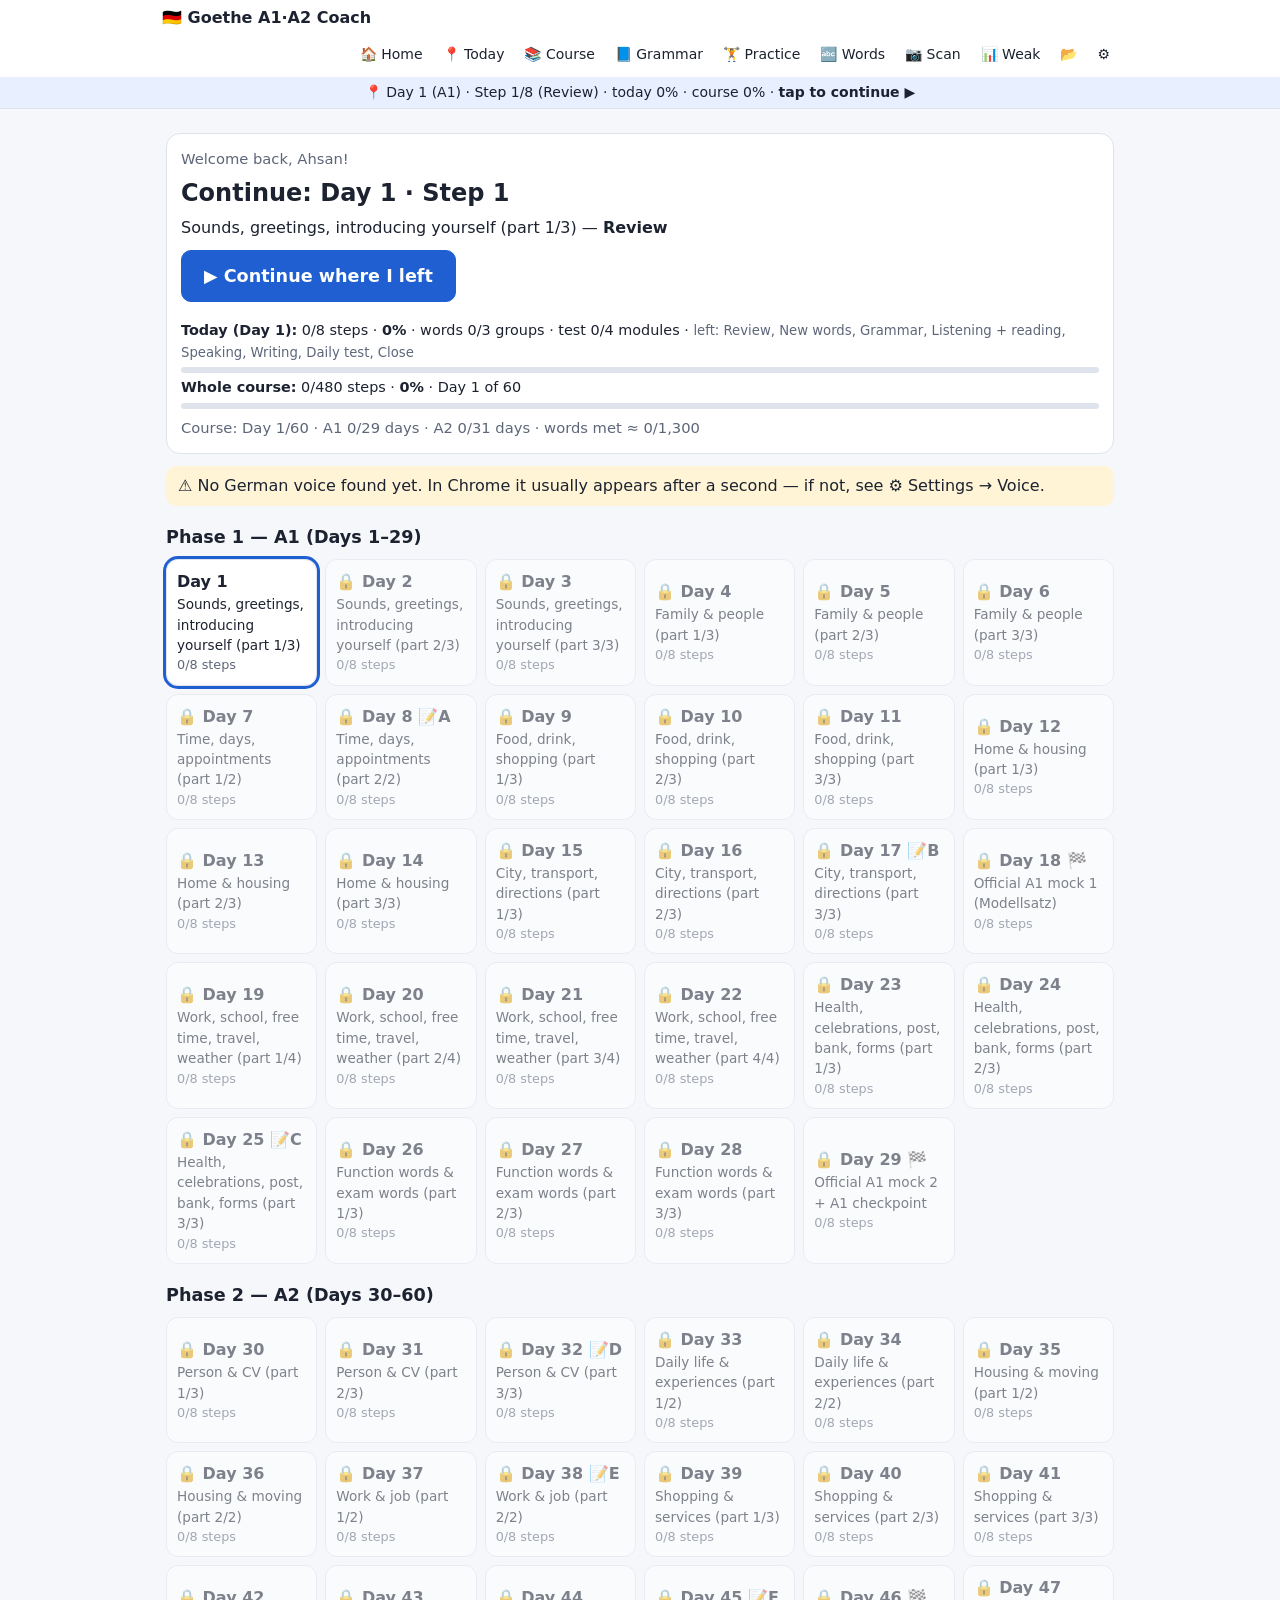
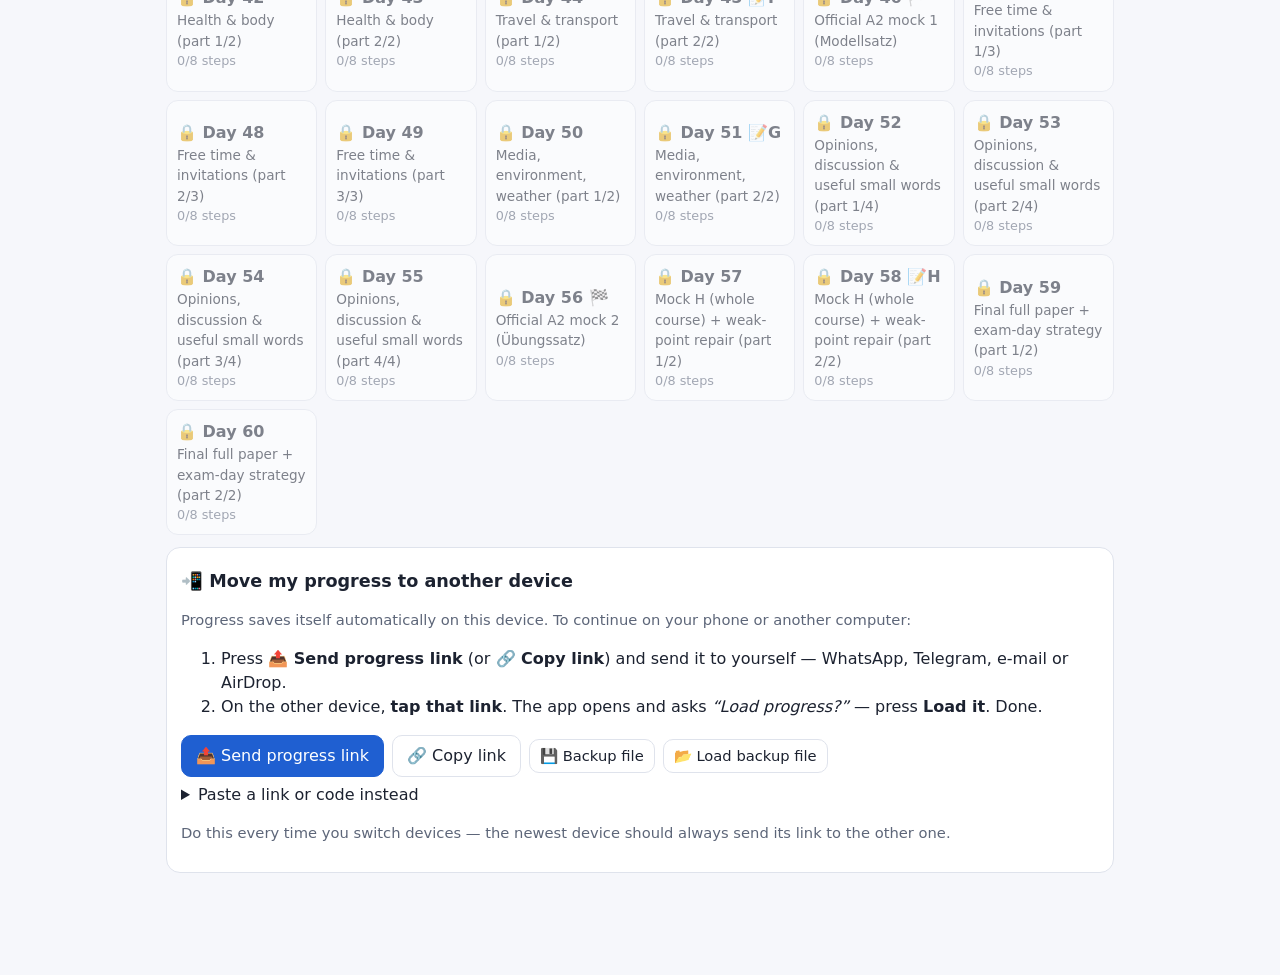
